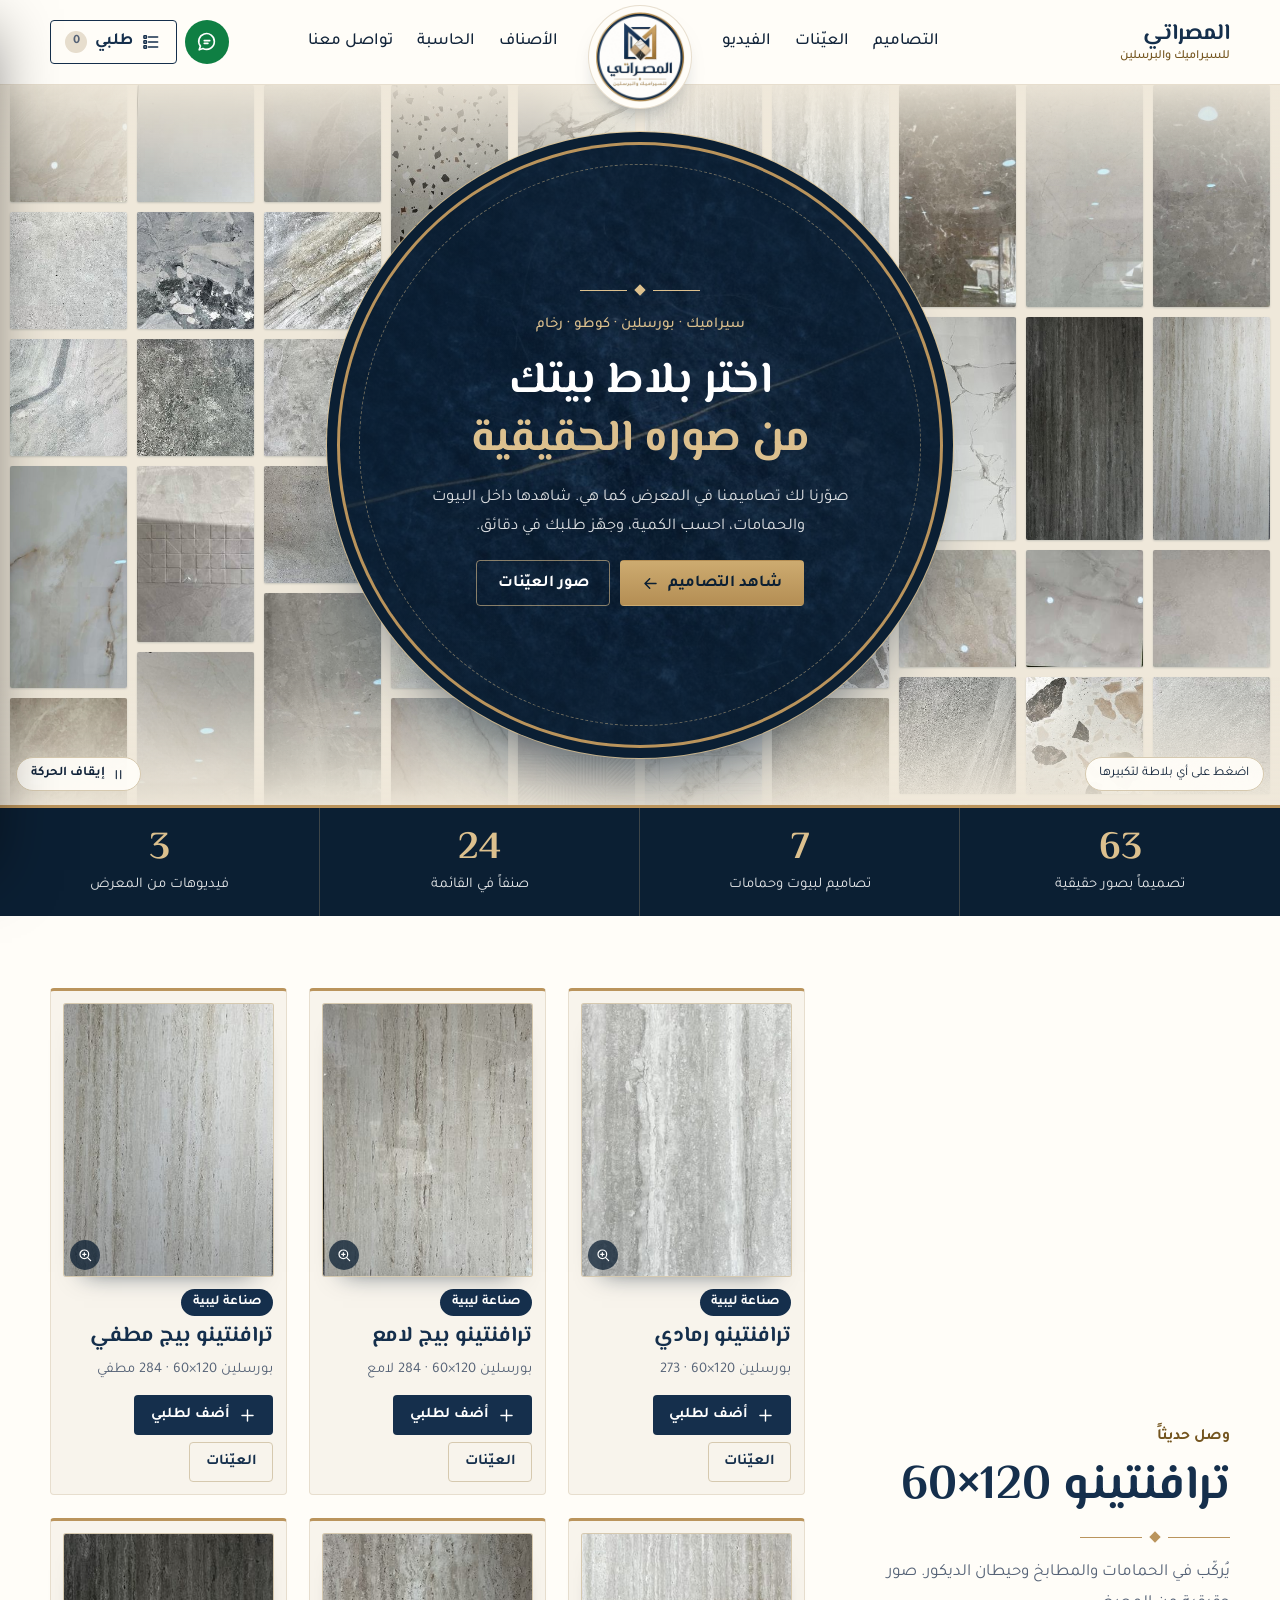
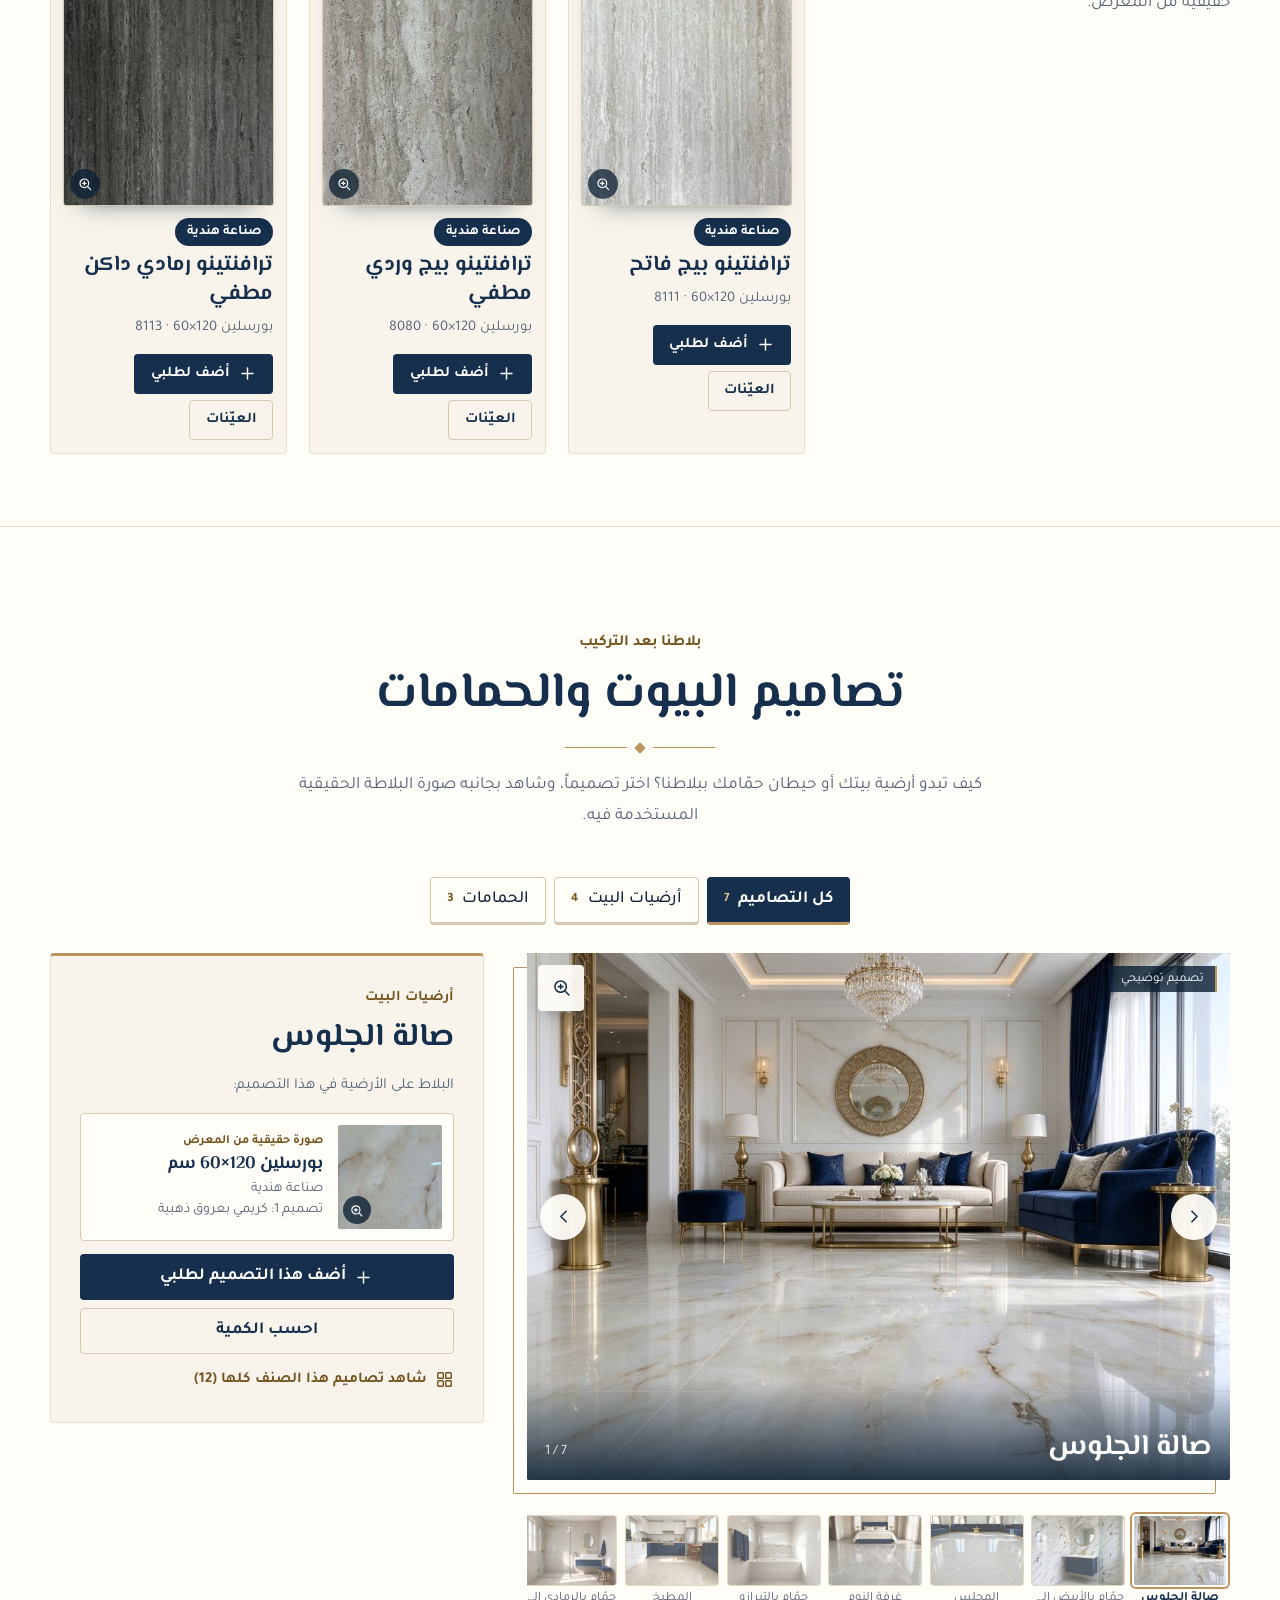
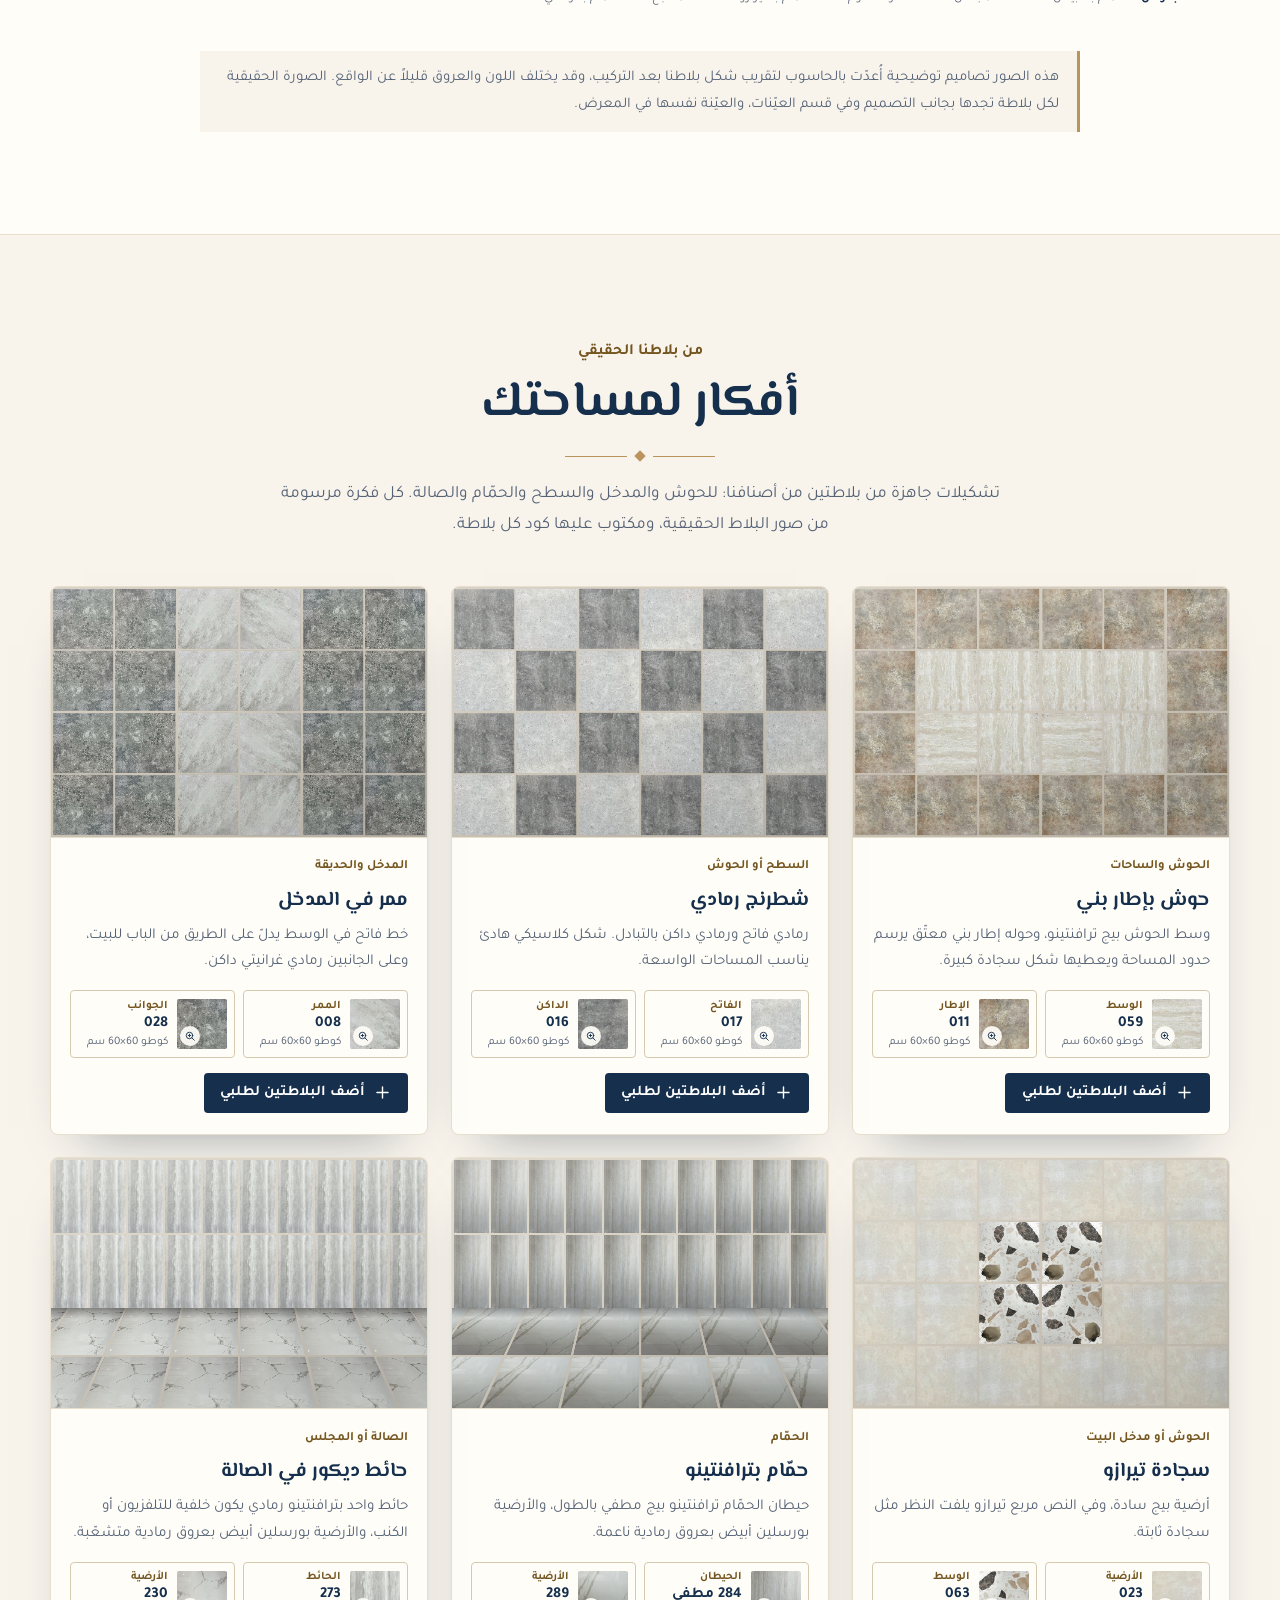
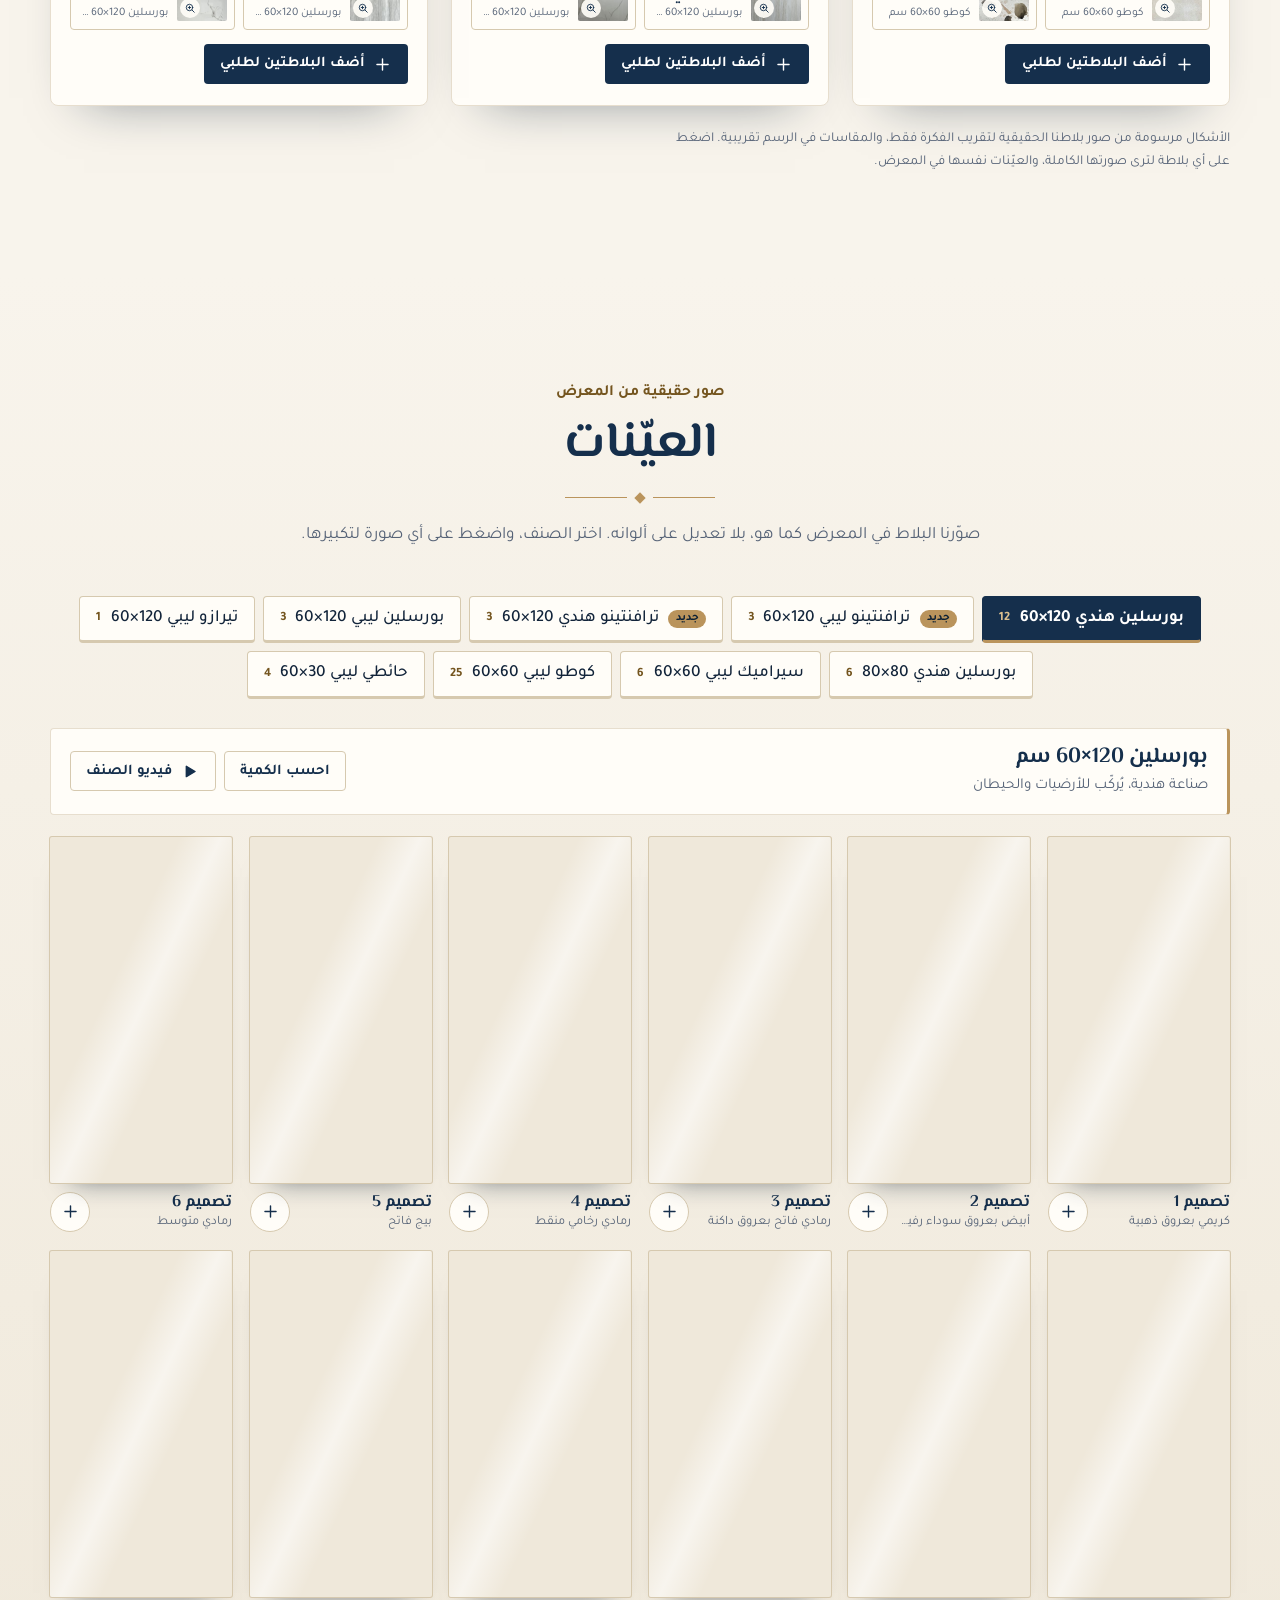
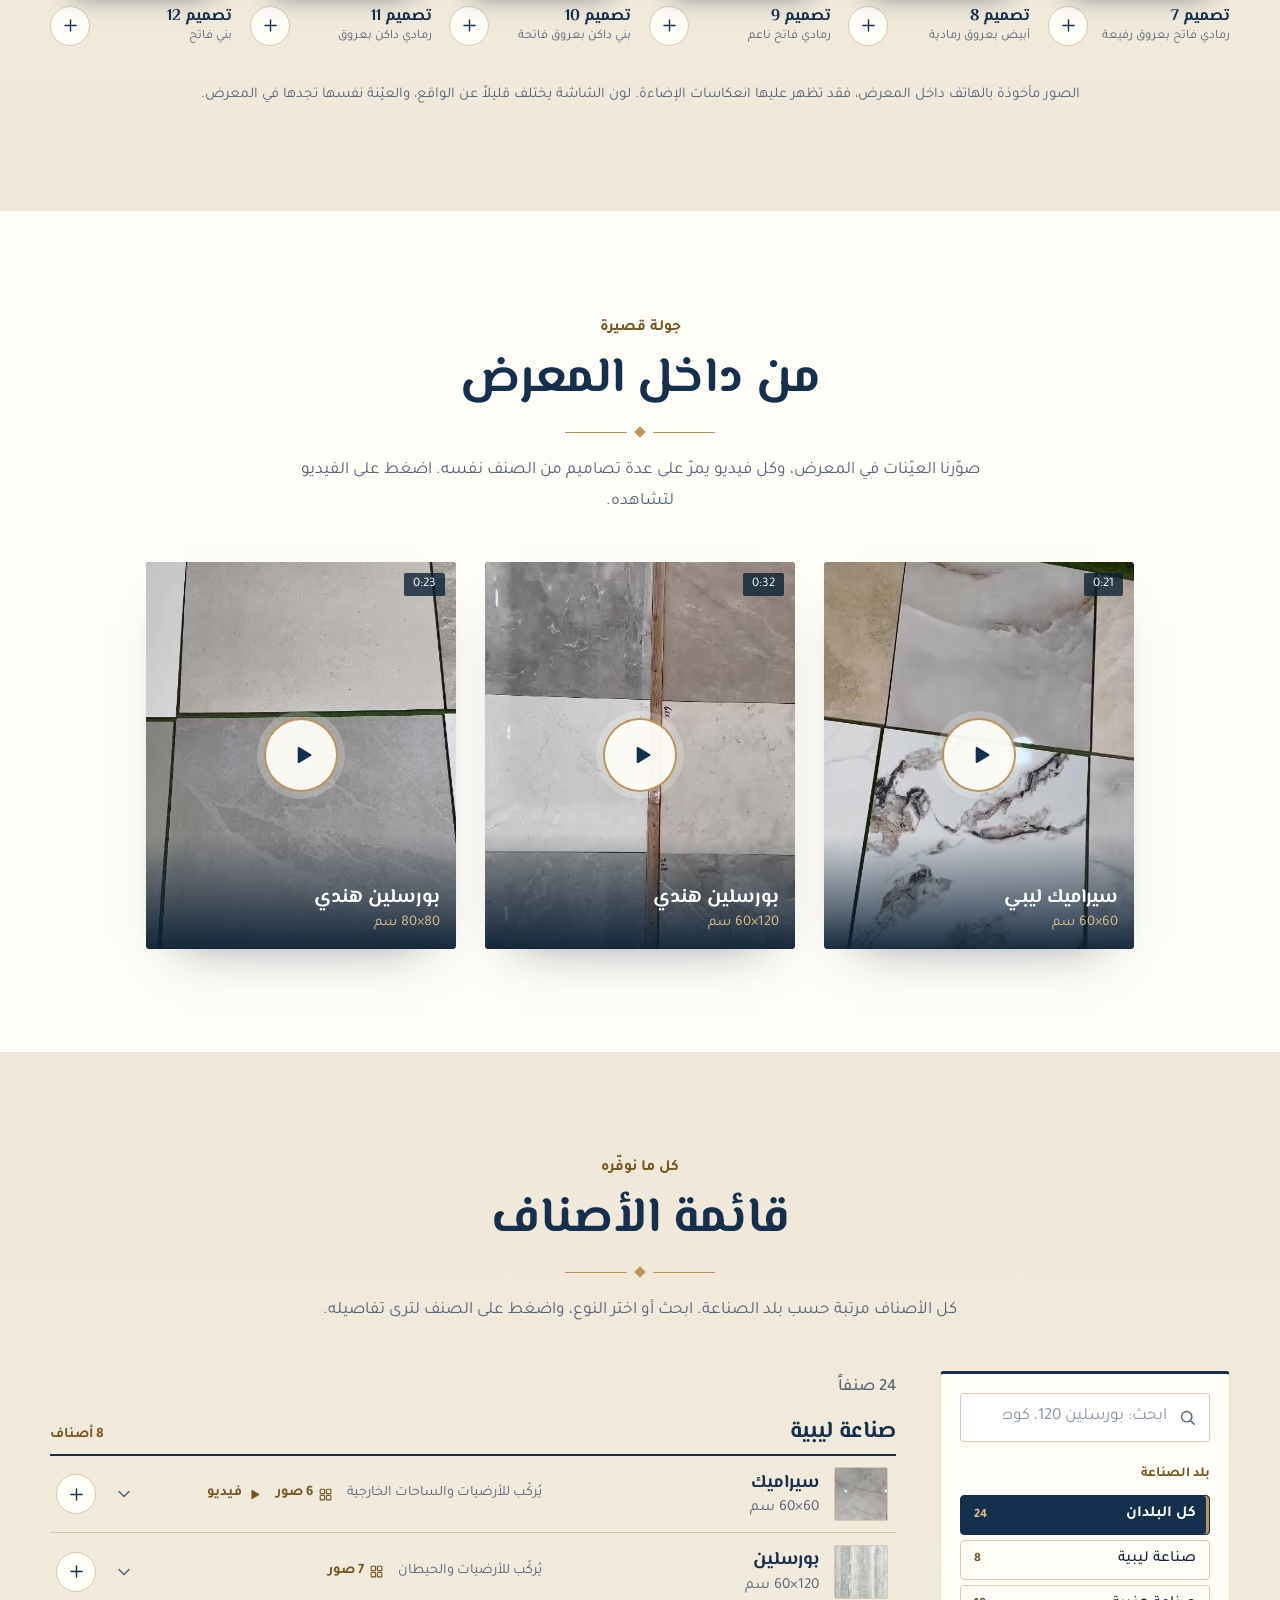
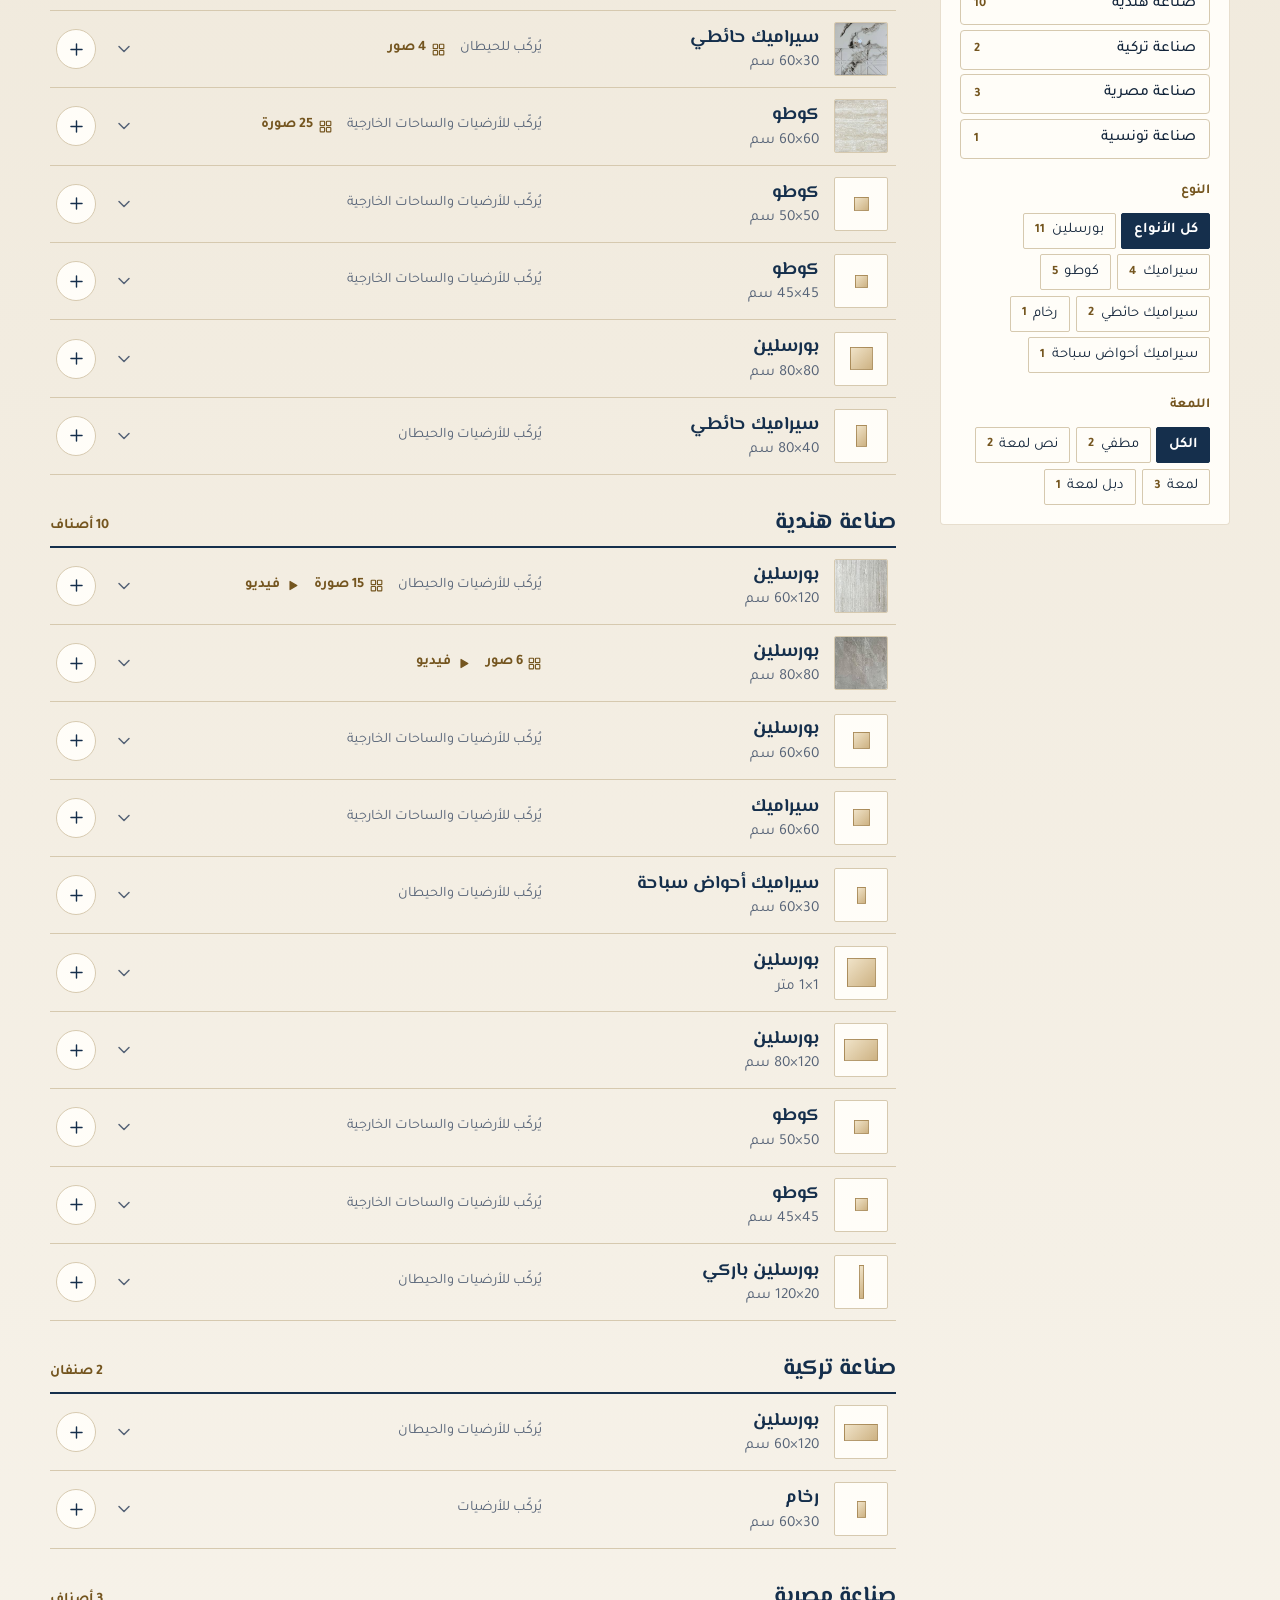
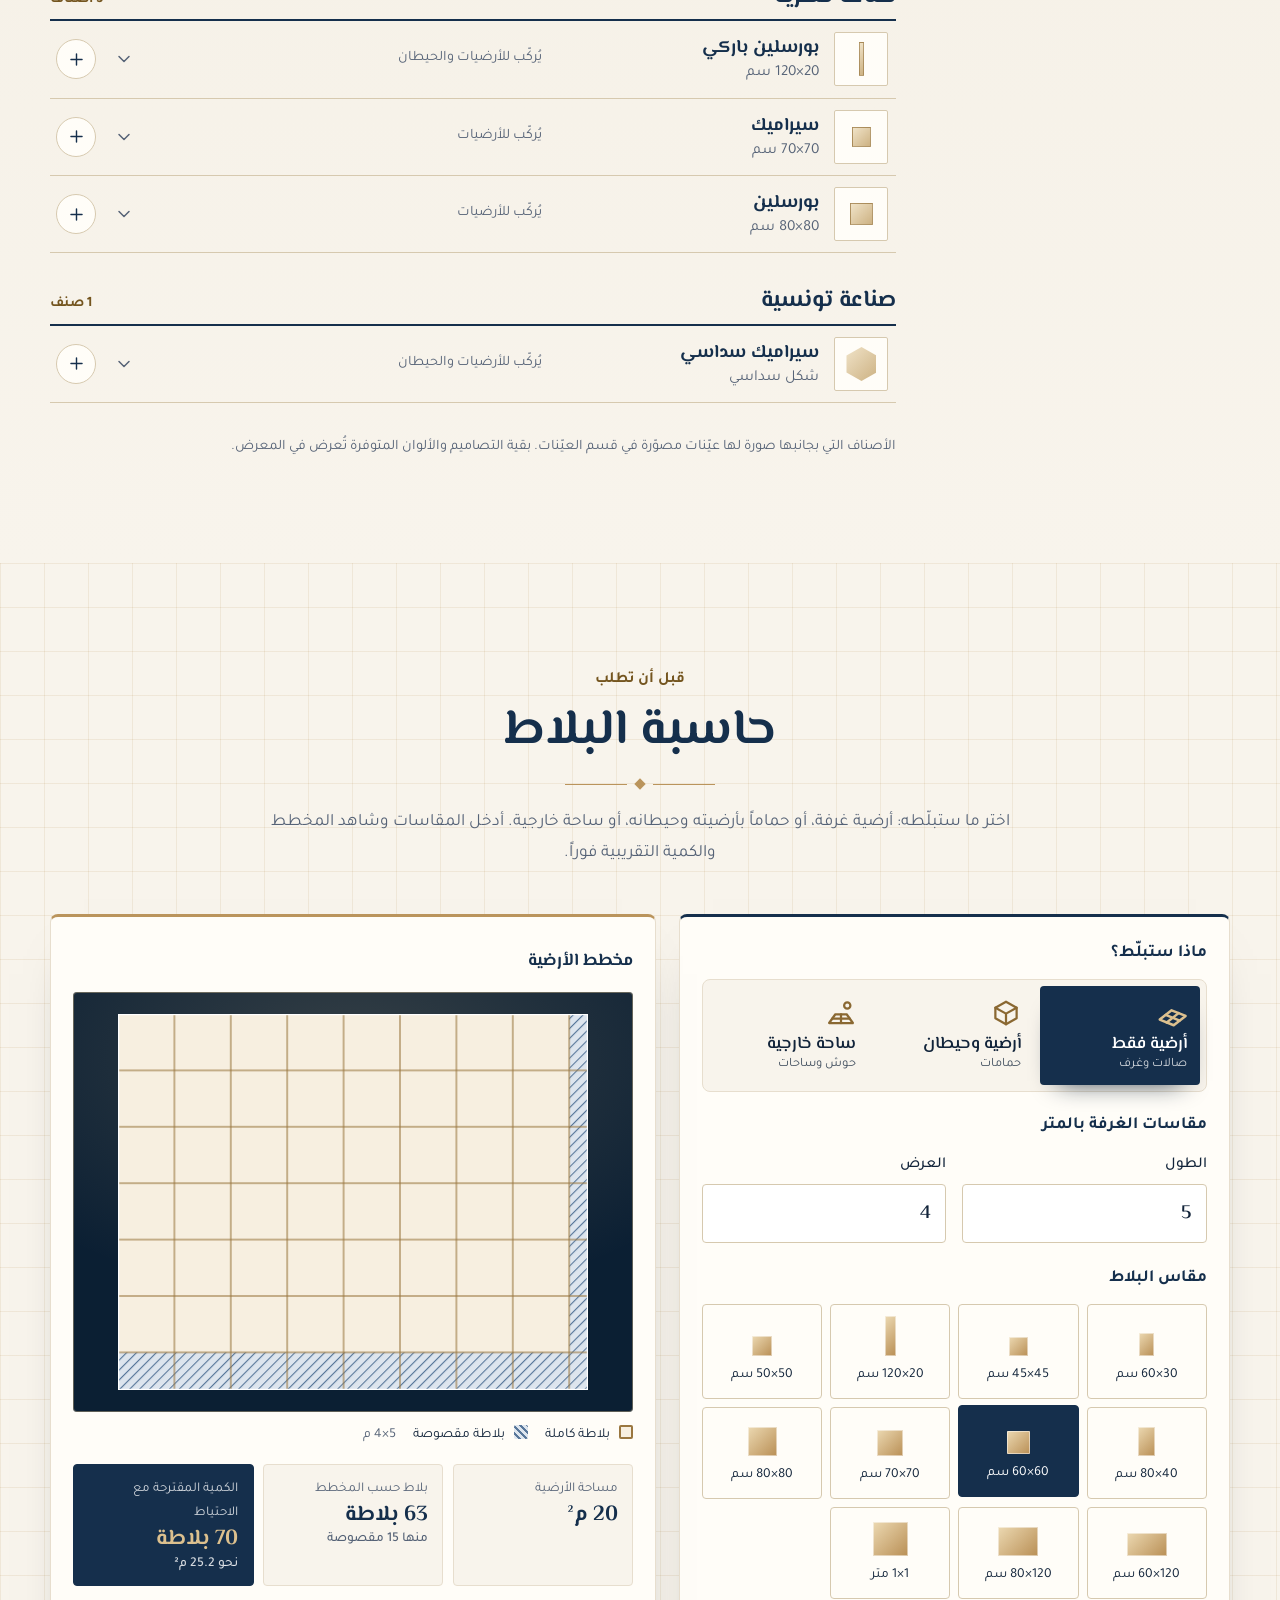
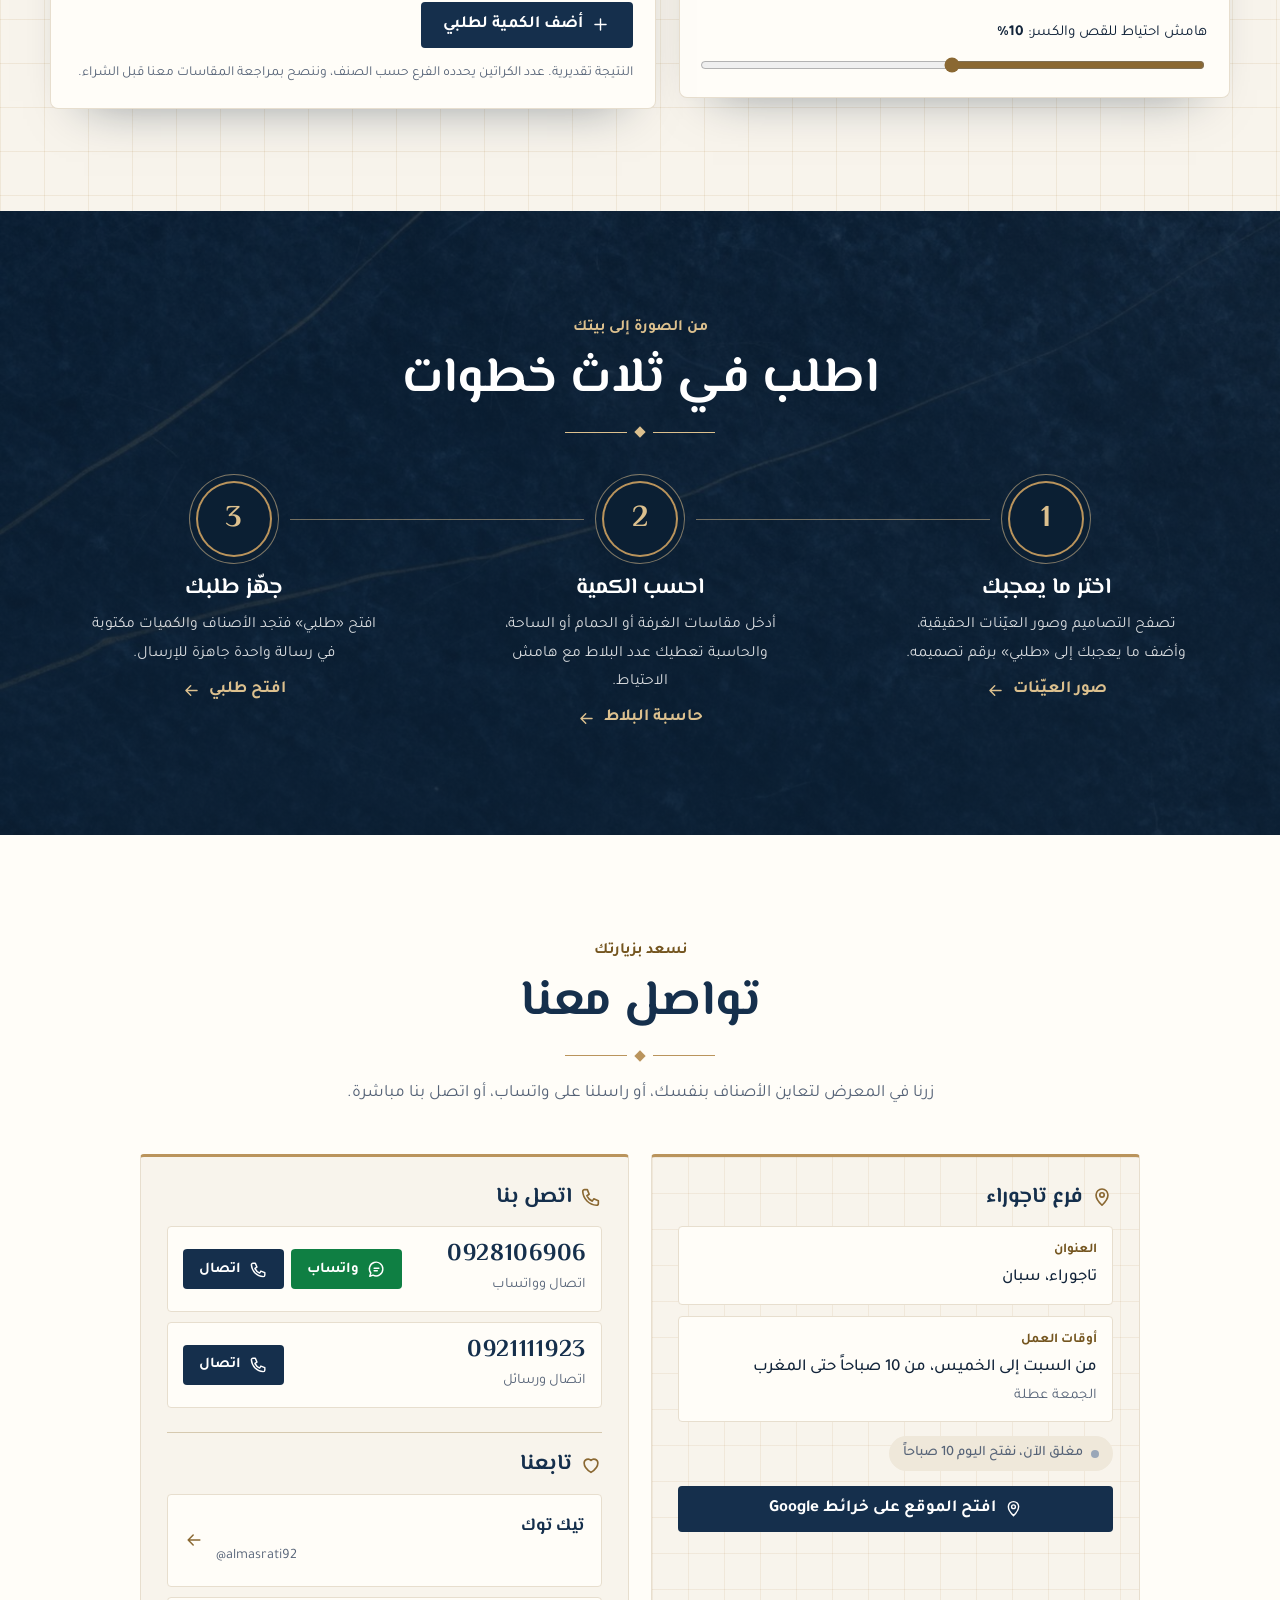
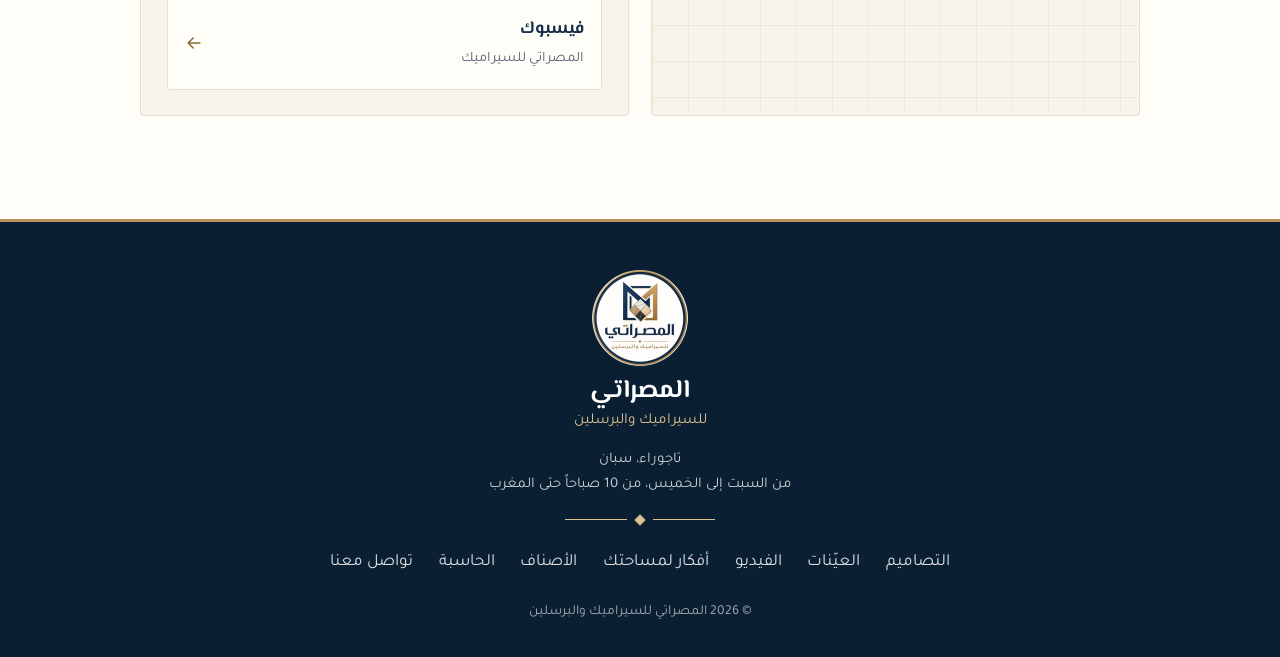
==== index.html @ 6b79dcac "Add Libyan kotto 60x60 code 049 Co-Authored-By: Claude Opus 5.5 <noreply@anthropic.com> Claude-Sessi" ====
<!doctype html>
<html lang="ar" dir="rtl">
<head>
<meta charset="utf-8">
<meta name="viewport" content="width=device-width, initial-scale=1">
<title>المصراتي للسيراميك والبرسلين | سيراميك وبورسلين وكوطو ورخام</title>
<meta name="description" content="المصراتي للسيراميك والبرسلين: سيراميك وبورسلين وكوطو ورخام من الصناعة الليبية والهندية والتركية والمصرية والتونسية. شاهد تصاميم البيوت والحمامات وصور العيّنات الحقيقية من المعرض، احسب كمية البلاط، وجهّز طلبك.">
<meta name="theme-color" content="#FFFDF8">
<link rel="canonical" href="https://almesrati.github.io/">
<meta property="og:type" content="website">
<meta property="og:site_name" content="المصراتي للسيراميك والبرسلين">
<meta property="og:locale" content="ar_LY">
<meta property="og:title" content="المصراتي للسيراميك والبرسلين">
<meta property="og:description" content="المصراتي للسيراميك والبرسلين: سيراميك وبورسلين وكوطو ورخام من الصناعة الليبية والهندية والتركية والمصرية والتونسية. شاهد تصاميم البيوت والحمامات وصور العيّنات الحقيقية من المعرض، احسب كمية البلاط، وجهّز طلبك.">
<meta property="og:url" content="https://almesrati.github.io/">
<meta property="og:image" content="https://almesrati.github.io/og.jpg">
<meta name="twitter:card" content="summary_large_image">
<meta name="twitter:image" content="https://almesrati.github.io/og.jpg">
<link rel="icon" href="favicon.png" type="image/png">
<link rel="apple-touch-icon" href="apple-touch-icon.png">
<link rel="manifest" href="site.webmanifest">
<link rel="preload" as="font" type="font/woff2" href="fonts/el-messiri-arabic-wght-normal.woff2" crossorigin>
<link rel="preload" as="font" type="font/woff2" href="fonts/tajawal-arabic-400-normal.woff2" crossorigin>
<link rel="preload" as="image" href="assets/bg-navy.jpg">
<link rel="stylesheet" href="styles.css?v=9e9d59895f">
<script type="application/ld+json">{"@context":"https://schema.org","@type":"HomeGoodsStore","name":"المصراتي للسيراميك والبرسلين","url":"https://almesrati.github.io/","logo":"https://almesrati.github.io/icon-512.png","image":"https://almesrati.github.io/og.jpg","description":"المصراتي للسيراميك والبرسلين: سيراميك وبورسلين وكوطو ورخام من الصناعة الليبية والهندية والتركية والمصرية والتونسية. شاهد تصاميم البيوت والحمامات وصور العيّنات الحقيقية من المعرض، احسب كمية البلاط، وجهّز طلبك.","sameAs":["https://www.tiktok.com/@almasrati92","https://www.facebook.com/share/1Tz4UJCwQS/"],"telephone":["+218928106906","+218921111923"],"address":{"@type":"PostalAddress","streetAddress":"تاجوراء، سبان","addressCountry":"LY"},"hasMap":"https://maps.app.goo.gl/TtLsjuZT7ZqKaPyy9"}</script>
<script type="module" src="app.js?v=43b13eb6fd"></script>
</head>
<body>
<div id="root"><link rel="preload" as="image" href="brand/logo-192.png"/><link rel="preload" as="image" imageSrcSet="designs/p120-04-w.jpg 200w, designs/p120-04-t.jpg 280w" imageSizes="(max-width: 639px) 24vw, (max-width: 959px) 16vw, (max-width: 1279px) 12vw, 10vw"/><link rel="preload" as="image" imageSrcSet="designs/ly120-03-w.jpg 200w, designs/ly120-03-t.jpg 280w" imageSizes="(max-width: 639px) 24vw, (max-width: 959px) 16vw, (max-width: 1279px) 12vw, 10vw"/><link rel="preload" as="image" imageSrcSet="designs/p80-04-w.jpg 200w, designs/p80-04-t.jpg 360w" imageSizes="(max-width: 639px) 24vw, (max-width: 959px) 16vw, (max-width: 1279px) 12vw, 10vw"/><link rel="preload" as="image" imageSrcSet="designs/lk60-03-w.jpg 200w, designs/lk60-03-t.jpg 360w" imageSizes="(max-width: 639px) 24vw, (max-width: 959px) 16vw, (max-width: 1279px) 12vw, 10vw"/><link rel="preload" as="image" imageSrcSet="designs/lk60-14-w.jpg 200w, designs/lk60-14-t.jpg 360w" imageSizes="(max-width: 639px) 24vw, (max-width: 959px) 16vw, (max-width: 1279px) 12vw, 10vw"/><link rel="preload" as="image" imageSrcSet="designs/lk60-25-w.jpg 200w, designs/lk60-25-t.jpg 360w" imageSizes="(max-width: 639px) 24vw, (max-width: 959px) 16vw, (max-width: 1279px) 12vw, 10vw"/><link rel="preload" as="image" imageSrcSet="designs/p120-07-w.jpg 200w, designs/p120-07-t.jpg 280w" imageSizes="(max-width: 639px) 24vw, (max-width: 959px) 16vw, (max-width: 1279px) 12vw, 10vw"/><link rel="preload" as="image" imageSrcSet="designs/in120t-03-w.jpg 200w, designs/in120t-03-t.jpg 280w" imageSizes="(max-width: 639px) 24vw, (max-width: 959px) 16vw, (max-width: 1279px) 12vw, 10vw"/><link rel="preload" as="image" imageSrcSet="designs/c60-01-w.jpg 200w, designs/c60-01-t.jpg 360w" imageSizes="(max-width: 639px) 24vw, (max-width: 959px) 16vw, (max-width: 1279px) 12vw, 10vw"/><link rel="preload" as="image" imageSrcSet="designs/lk60-06-w.jpg 200w, designs/lk60-06-t.jpg 360w" imageSizes="(max-width: 639px) 24vw, (max-width: 959px) 16vw, (max-width: 1279px) 12vw, 10vw"/><link rel="preload" as="image" imageSrcSet="designs/lk60-17-w.jpg 200w, designs/lk60-17-t.jpg 360w" imageSizes="(max-width: 639px) 24vw, (max-width: 959px) 16vw, (max-width: 1279px) 12vw, 10vw"/><link rel="preload" as="image" imageSrcSet="designs/w30-03-w.jpg 200w, designs/w30-03-t.jpg 320w" imageSizes="(max-width: 639px) 24vw, (max-width: 959px) 16vw, (max-width: 1279px) 12vw, 10vw"/><link rel="preload" as="image" imageSrcSet="designs/p120-10-w.jpg 200w, designs/p120-10-t.jpg 280w" imageSizes="(max-width: 639px) 24vw, (max-width: 959px) 16vw, (max-width: 1279px) 12vw, 10vw"/><link rel="preload" as="image" imageSrcSet="designs/ly120m-03-w.jpg 200w, designs/ly120m-03-t.jpg 280w" imageSizes="(max-width: 639px) 24vw, (max-width: 959px) 16vw, (max-width: 1279px) 12vw, 10vw"/><link rel="preload" as="image" imageSrcSet="designs/c60-04-w.jpg 200w, designs/c60-04-t.jpg 360w" imageSizes="(max-width: 639px) 24vw, (max-width: 959px) 16vw, (max-width: 1279px) 12vw, 10vw"/><link rel="preload" as="image" imageSrcSet="designs/lk60-09-w.jpg 200w, designs/lk60-09-t.jpg 360w" imageSizes="(max-width: 639px) 24vw, (max-width: 959px) 16vw, (max-width: 1279px) 12vw, 10vw"/><link rel="preload" as="image" imageSrcSet="designs/lk60-20-w.jpg 200w, designs/lk60-20-t.jpg 360w" imageSizes="(max-width: 639px) 24vw, (max-width: 959px) 16vw, (max-width: 1279px) 12vw, 10vw"/><link rel="preload" as="image" imageSrcSet="designs/p120-02-w.jpg 200w, designs/p120-02-t.jpg 280w" imageSizes="(max-width: 639px) 24vw, (max-width: 959px) 16vw, (max-width: 1279px) 12vw, 10vw"/><link rel="preload" as="image" imageSrcSet="designs/ly120-01-w.jpg 200w, designs/ly120-01-t.jpg 280w" imageSizes="(max-width: 639px) 24vw, (max-width: 959px) 16vw, (max-width: 1279px) 12vw, 10vw"/><link rel="preload" as="image" imageSrcSet="designs/p80-02-w.jpg 200w, designs/p80-02-t.jpg 360w" imageSizes="(max-width: 639px) 24vw, (max-width: 959px) 16vw, (max-width: 1279px) 12vw, 10vw"/><link rel="preload" as="image" imageSrcSet="designs/lk60-01-w.jpg 200w, designs/lk60-01-t.jpg 360w" imageSizes="(max-width: 639px) 24vw, (max-width: 959px) 16vw, (max-width: 1279px) 12vw, 10vw"/><link rel="preload" as="image" imageSrcSet="designs/lk60-12-w.jpg 200w, designs/lk60-12-t.jpg 360w" imageSizes="(max-width: 639px) 24vw, (max-width: 959px) 16vw, (max-width: 1279px) 12vw, 10vw"/><link rel="preload" as="image" imageSrcSet="designs/lk60-23-w.jpg 200w, designs/lk60-23-t.jpg 360w" imageSizes="(max-width: 639px) 24vw, (max-width: 959px) 16vw, (max-width: 1279px) 12vw, 10vw"/><link rel="preload" as="image" imageSrcSet="designs/p120-05-w.jpg 200w, designs/p120-05-t.jpg 280w" imageSizes="(max-width: 639px) 24vw, (max-width: 959px) 16vw, (max-width: 1279px) 12vw, 10vw"/><link rel="preload" as="image" imageSrcSet="designs/in120t-01-w.jpg 200w, designs/in120t-01-t.jpg 280w" imageSizes="(max-width: 639px) 24vw, (max-width: 959px) 16vw, (max-width: 1279px) 12vw, 10vw"/><link rel="preload" as="image" imageSrcSet="designs/p80-05-w.jpg 200w, designs/p80-05-t.jpg 360w" imageSizes="(max-width: 639px) 24vw, (max-width: 959px) 16vw, (max-width: 1279px) 12vw, 10vw"/><link rel="preload" as="image" imageSrcSet="designs/lk60-04-w.jpg 200w, designs/lk60-04-t.jpg 360w" imageSizes="(max-width: 639px) 24vw, (max-width: 959px) 16vw, (max-width: 1279px) 12vw, 10vw"/><link rel="preload" as="image" imageSrcSet="designs/lk60-15-w.jpg 200w, designs/lk60-15-t.jpg 360w" imageSizes="(max-width: 639px) 24vw, (max-width: 959px) 16vw, (max-width: 1279px) 12vw, 10vw"/><link rel="preload" as="image" imageSrcSet="designs/w30-01-w.jpg 200w, designs/w30-01-t.jpg 320w" imageSizes="(max-width: 639px) 24vw, (max-width: 959px) 16vw, (max-width: 1279px) 12vw, 10vw"/><link rel="preload" as="image" imageSrcSet="designs/p120-08-w.jpg 200w, designs/p120-08-t.jpg 280w" imageSizes="(max-width: 639px) 24vw, (max-width: 959px) 16vw, (max-width: 1279px) 12vw, 10vw"/><link rel="preload" as="image" imageSrcSet="designs/ly120m-01-w.jpg 200w, designs/ly120m-01-t.jpg 280w" imageSizes="(max-width: 639px) 24vw, (max-width: 959px) 16vw, (max-width: 1279px) 12vw, 10vw"/><link rel="preload" as="image" imageSrcSet="designs/c60-02-w.jpg 200w, designs/c60-02-t.jpg 360w" imageSizes="(max-width: 639px) 24vw, (max-width: 959px) 16vw, (max-width: 1279px) 12vw, 10vw"/><link rel="preload" as="image" imageSrcSet="designs/lk60-07-w.jpg 200w, designs/lk60-07-t.jpg 360w" imageSizes="(max-width: 639px) 24vw, (max-width: 959px) 16vw, (max-width: 1279px) 12vw, 10vw"/><link rel="preload" as="image" imageSrcSet="designs/lk60-18-w.jpg 200w, designs/lk60-18-t.jpg 360w" imageSizes="(max-width: 639px) 24vw, (max-width: 959px) 16vw, (max-width: 1279px) 12vw, 10vw"/><link rel="preload" as="image" imageSrcSet="designs/w30-04-w.jpg 200w, designs/w30-04-t.jpg 320w" imageSizes="(max-width: 639px) 24vw, (max-width: 959px) 16vw, (max-width: 1279px) 12vw, 10vw"/><link rel="preload" as="image" imageSrcSet="designs/p120-11-w.jpg 200w, designs/p120-11-t.jpg 280w" imageSizes="(max-width: 639px) 24vw, (max-width: 959px) 16vw, (max-width: 1279px) 12vw, 10vw"/><link rel="preload" as="image" imageSrcSet="designs/ly120tz-01-w.jpg 200w, designs/ly120tz-01-t.jpg 280w" imageSizes="(max-width: 639px) 24vw, (max-width: 959px) 16vw, (max-width: 1279px) 12vw, 10vw"/><link rel="preload" as="image" imageSrcSet="designs/c60-05-w.jpg 200w, designs/c60-05-t.jpg 360w" imageSizes="(max-width: 639px) 24vw, (max-width: 959px) 16vw, (max-width: 1279px) 12vw, 10vw"/><link rel="preload" as="image" imageSrcSet="designs/lk60-10-w.jpg 200w, designs/lk60-10-t.jpg 360w" imageSizes="(max-width: 639px) 24vw, (max-width: 959px) 16vw, (max-width: 1279px) 12vw, 10vw"/><link rel="preload" as="image" imageSrcSet="designs/lk60-21-w.jpg 200w, designs/lk60-21-t.jpg 360w" imageSizes="(max-width: 639px) 24vw, (max-width: 959px) 16vw, (max-width: 1279px) 12vw, 10vw"/><link rel="preload" as="image" imageSrcSet="designs/p120-03-w.jpg 200w, designs/p120-03-t.jpg 280w" imageSizes="(max-width: 639px) 24vw, (max-width: 959px) 16vw, (max-width: 1279px) 12vw, 10vw"/><link rel="preload" as="image" imageSrcSet="designs/ly120-02-w.jpg 200w, designs/ly120-02-t.jpg 280w" imageSizes="(max-width: 639px) 24vw, (max-width: 959px) 16vw, (max-width: 1279px) 12vw, 10vw"/><link rel="preload" as="image" imageSrcSet="designs/p80-03-w.jpg 200w, designs/p80-03-t.jpg 360w" imageSizes="(max-width: 639px) 24vw, (max-width: 959px) 16vw, (max-width: 1279px) 12vw, 10vw"/><link rel="preload" as="image" imageSrcSet="designs/lk60-02-w.jpg 200w, designs/lk60-02-t.jpg 360w" imageSizes="(max-width: 639px) 24vw, (max-width: 959px) 16vw, (max-width: 1279px) 12vw, 10vw"/><link rel="preload" as="image" imageSrcSet="designs/lk60-13-w.jpg 200w, designs/lk60-13-t.jpg 360w" imageSizes="(max-width: 639px) 24vw, (max-width: 959px) 16vw, (max-width: 1279px) 12vw, 10vw"/><link rel="preload" as="image" imageSrcSet="designs/lk60-24-w.jpg 200w, designs/lk60-24-t.jpg 360w" imageSizes="(max-width: 639px) 24vw, (max-width: 959px) 16vw, (max-width: 1279px) 12vw, 10vw"/><link rel="preload" as="image" imageSrcSet="designs/p120-06-w.jpg 200w, designs/p120-06-t.jpg 280w" imageSizes="(max-width: 639px) 24vw, (max-width: 959px) 16vw, (max-width: 1279px) 12vw, 10vw"/><link rel="preload" as="image" imageSrcSet="designs/in120t-02-w.jpg 200w, designs/in120t-02-t.jpg 280w" imageSizes="(max-width: 639px) 24vw, (max-width: 959px) 16vw, (max-width: 1279px) 12vw, 10vw"/><link rel="preload" as="image" imageSrcSet="designs/p80-06-w.jpg 200w, designs/p80-06-t.jpg 360w" imageSizes="(max-width: 639px) 24vw, (max-width: 959px) 16vw, (max-width: 1279px) 12vw, 10vw"/><link rel="preload" as="image" imageSrcSet="designs/lk60-05-w.jpg 200w, designs/lk60-05-t.jpg 360w" imageSizes="(max-width: 639px) 24vw, (max-width: 959px) 16vw, (max-width: 1279px) 12vw, 10vw"/><link rel="preload" as="image" imageSrcSet="designs/lk60-16-w.jpg 200w, designs/lk60-16-t.jpg 360w" imageSizes="(max-width: 639px) 24vw, (max-width: 959px) 16vw, (max-width: 1279px) 12vw, 10vw"/><link rel="preload" as="image" imageSrcSet="designs/w30-02-w.jpg 200w, designs/w30-02-t.jpg 320w" imageSizes="(max-width: 639px) 24vw, (max-width: 959px) 16vw, (max-width: 1279px) 12vw, 10vw"/><link rel="preload" as="image" imageSrcSet="designs/p120-09-w.jpg 200w, designs/p120-09-t.jpg 280w" imageSizes="(max-width: 639px) 24vw, (max-width: 959px) 16vw, (max-width: 1279px) 12vw, 10vw"/><link rel="preload" as="image" imageSrcSet="designs/ly120m-02-w.jpg 200w, designs/ly120m-02-t.jpg 280w" imageSizes="(max-width: 639px) 24vw, (max-width: 959px) 16vw, (max-width: 1279px) 12vw, 10vw"/><link rel="preload" as="image" imageSrcSet="designs/c60-03-w.jpg 200w, designs/c60-03-t.jpg 360w" imageSizes="(max-width: 639px) 24vw, (max-width: 959px) 16vw, (max-width: 1279px) 12vw, 10vw"/><link rel="preload" as="image" imageSrcSet="designs/lk60-08-w.jpg 200w, designs/lk60-08-t.jpg 360w" imageSizes="(max-width: 639px) 24vw, (max-width: 959px) 16vw, (max-width: 1279px) 12vw, 10vw"/><link rel="preload" as="image" imageSrcSet="designs/lk60-19-w.jpg 200w, designs/lk60-19-t.jpg 360w" imageSizes="(max-width: 639px) 24vw, (max-width: 959px) 16vw, (max-width: 1279px) 12vw, 10vw"/><link rel="preload" as="image" imageSrcSet="designs/p120-01-w.jpg 200w, designs/p120-01-t.jpg 280w" imageSizes="(max-width: 639px) 24vw, (max-width: 959px) 16vw, (max-width: 1279px) 12vw, 10vw"/><link rel="preload" as="image" imageSrcSet="designs/p120-12-w.jpg 200w, designs/p120-12-t.jpg 280w" imageSizes="(max-width: 639px) 24vw, (max-width: 959px) 16vw, (max-width: 1279px) 12vw, 10vw"/><link rel="preload" as="image" imageSrcSet="designs/p80-01-w.jpg 200w, designs/p80-01-t.jpg 360w" imageSizes="(max-width: 639px) 24vw, (max-width: 959px) 16vw, (max-width: 1279px) 12vw, 10vw"/><div class="site"><a href="#looks" class="skip">تخطَّ إلى التصاميم</a><header class="hd "><div class="wrap hd-in"><div class="hd-side hd-side-a"><a href="#top" class="hd-word" aria-label="المصراتي للسيراميك والبرسلين: أعلى الصفحة"><strong>المصراتي</strong><span>للسيراميك والبرسلين</span></a><nav class="hd-nav" aria-label="أقسام الموقع"><a href="#looks">التصاميم</a><a href="#samples">العيّنات</a><a href="#videos">الفيديو</a></nav></div><a href="#top" class="hd-logo" aria-label="المصراتي للسيراميك والبرسلين: أعلى الصفحة"><img src="brand/logo-192.png" alt="" width="192" height="192"/></a><div class="hd-side hd-side-b"><nav class="hd-nav" aria-label="أدوات الموقع"><a href="#catalog">الأصناف</a><a href="#calculator">الحاسبة</a><a href="#contact">تواصل معنا</a></nav><div class="hd-acts"><a class="hd-wa" href="https://wa.me/218928106906?text=%D9%85%D8%B1%D8%AD%D8%A8%D8%A7%D9%8B%D8%8C%20%D8%A3%D8%B3%D8%AA%D9%81%D8%B3%D8%B1%20%D8%B9%D9%86%20%D8%A3%D8%B5%D9%86%D8%A7%D9%81%20%D8%A7%D9%84%D9%85%D8%B5%D8%B1%D8%A7%D8%AA%D9%8A%20%D9%84%D9%84%D8%B3%D9%8A%D8%B1%D8%A7%D9%85%D9%8A%D9%83%20%D9%88%D8%A7%D9%84%D8%A8%D8%B1%D8%B3%D9%84%D9%8A%D9%86" target="_blank" rel="noopener noreferrer" aria-label="راسلنا على واتساب: 0928106906"><svg width="24" height="24" viewBox="0 0 24 24" fill="none" stroke="currentColor" stroke-width="1.8" stroke-linecap="round" stroke-linejoin="round" aria-hidden="true"><path d="M20 11.5a8.5 8.5 0 0 1-12.4 7.6L3.5 20.5l1.3-4A8.5 8.5 0 1 1 20 11.5z"></path><path d="M9 10.5h6M9 13.5h4"></path></svg></a><button type="button" class="hd-req" aria-label="طلبي، 0 عناصر"><svg width="24" height="24" viewBox="0 0 24 24" fill="none" stroke="currentColor" stroke-width="1.8" stroke-linecap="round" stroke-linejoin="round" aria-hidden="true"><path d="M9 6h11M9 12h11M9 18h11"></path><rect x="3.5" y="4.5" width="3" height="3" rx=".6"></rect><rect x="3.5" y="10.5" width="3" height="3" rx=".6"></rect><rect x="3.5" y="16.5" width="3" height="3" rx=".6"></rect></svg><span class="hd-req-label">طلبي</span><span class="badge ">0</span></button></div></div></div></header><main><section class="hero" id="top" aria-label="الواجهة"><div class="hero-stage"><div class="wall " aria-hidden="true"><div class="wall-col"><div class="wall-track " style="--dur:55s"><img class="wall-tile is-slab" src="designs/p120-04-w.jpg" srcSet="designs/p120-04-w.jpg 200w, designs/p120-04-t.jpg 280w" sizes="(max-width: 639px) 24vw, (max-width: 959px) 16vw, (max-width: 1279px) 12vw, 10vw" alt="" data-design="p120-04" decoding="async" draggable="false"/><img class="wall-tile is-slab" src="designs/ly120-03-w.jpg" srcSet="designs/ly120-03-w.jpg 200w, designs/ly120-03-t.jpg 280w" sizes="(max-width: 639px) 24vw, (max-width: 959px) 16vw, (max-width: 1279px) 12vw, 10vw" alt="" data-design="ly120-03" decoding="async" draggable="false"/><img class="wall-tile is-square" src="designs/p80-04-w.jpg" srcSet="designs/p80-04-w.jpg 200w, designs/p80-04-t.jpg 360w" sizes="(max-width: 639px) 24vw, (max-width: 959px) 16vw, (max-width: 1279px) 12vw, 10vw" alt="" data-design="p80-04" decoding="async" draggable="false"/><img class="wall-tile is-square" src="designs/lk60-03-w.jpg" srcSet="designs/lk60-03-w.jpg 200w, designs/lk60-03-t.jpg 360w" sizes="(max-width: 639px) 24vw, (max-width: 959px) 16vw, (max-width: 1279px) 12vw, 10vw" alt="" data-design="lk60-03" decoding="async" draggable="false"/><img class="wall-tile is-square" src="designs/lk60-14-w.jpg" srcSet="designs/lk60-14-w.jpg 200w, designs/lk60-14-t.jpg 360w" sizes="(max-width: 639px) 24vw, (max-width: 959px) 16vw, (max-width: 1279px) 12vw, 10vw" alt="" data-design="lk60-14" decoding="async" draggable="false"/><img class="wall-tile is-square" src="designs/lk60-25-w.jpg" srcSet="designs/lk60-25-w.jpg 200w, designs/lk60-25-t.jpg 360w" sizes="(max-width: 639px) 24vw, (max-width: 959px) 16vw, (max-width: 1279px) 12vw, 10vw" alt="" data-design="lk60-25" decoding="async" draggable="false"/><img class="wall-tile is-slab" src="designs/p120-04-w.jpg" srcSet="designs/p120-04-w.jpg 200w, designs/p120-04-t.jpg 280w" sizes="(max-width: 639px) 24vw, (max-width: 959px) 16vw, (max-width: 1279px) 12vw, 10vw" alt="" data-design="p120-04" decoding="async" draggable="false"/><img class="wall-tile is-slab" src="designs/ly120-03-w.jpg" srcSet="designs/ly120-03-w.jpg 200w, designs/ly120-03-t.jpg 280w" sizes="(max-width: 639px) 24vw, (max-width: 959px) 16vw, (max-width: 1279px) 12vw, 10vw" alt="" data-design="ly120-03" decoding="async" draggable="false"/><img class="wall-tile is-square" src="designs/p80-04-w.jpg" srcSet="designs/p80-04-w.jpg 200w, designs/p80-04-t.jpg 360w" sizes="(max-width: 639px) 24vw, (max-width: 959px) 16vw, (max-width: 1279px) 12vw, 10vw" alt="" data-design="p80-04" decoding="async" draggable="false"/><img class="wall-tile is-square" src="designs/lk60-03-w.jpg" srcSet="designs/lk60-03-w.jpg 200w, designs/lk60-03-t.jpg 360w" sizes="(max-width: 639px) 24vw, (max-width: 959px) 16vw, (max-width: 1279px) 12vw, 10vw" alt="" data-design="lk60-03" decoding="async" draggable="false"/><img class="wall-tile is-square" src="designs/lk60-14-w.jpg" srcSet="designs/lk60-14-w.jpg 200w, designs/lk60-14-t.jpg 360w" sizes="(max-width: 639px) 24vw, (max-width: 959px) 16vw, (max-width: 1279px) 12vw, 10vw" alt="" data-design="lk60-14" decoding="async" draggable="false"/><img class="wall-tile is-square" src="designs/lk60-25-w.jpg" srcSet="designs/lk60-25-w.jpg 200w, designs/lk60-25-t.jpg 360w" sizes="(max-width: 639px) 24vw, (max-width: 959px) 16vw, (max-width: 1279px) 12vw, 10vw" alt="" data-design="lk60-25" decoding="async" draggable="false"/></div></div><div class="wall-col"><div class="wall-track is-down" style="--dur:58s"><img class="wall-tile is-slab" src="designs/p120-07-w.jpg" srcSet="designs/p120-07-w.jpg 200w, designs/p120-07-t.jpg 280w" sizes="(max-width: 639px) 24vw, (max-width: 959px) 16vw, (max-width: 1279px) 12vw, 10vw" alt="" data-design="p120-07" decoding="async" draggable="false"/><img class="wall-tile is-slab" src="designs/in120t-03-w.jpg" srcSet="designs/in120t-03-w.jpg 200w, designs/in120t-03-t.jpg 280w" sizes="(max-width: 639px) 24vw, (max-width: 959px) 16vw, (max-width: 1279px) 12vw, 10vw" alt="" data-design="in120t-03" decoding="async" draggable="false"/><img class="wall-tile is-square" src="designs/c60-01-w.jpg" srcSet="designs/c60-01-w.jpg 200w, designs/c60-01-t.jpg 360w" sizes="(max-width: 639px) 24vw, (max-width: 959px) 16vw, (max-width: 1279px) 12vw, 10vw" alt="" data-design="c60-01" decoding="async" draggable="false"/><img class="wall-tile is-square" src="designs/lk60-06-w.jpg" srcSet="designs/lk60-06-w.jpg 200w, designs/lk60-06-t.jpg 360w" sizes="(max-width: 639px) 24vw, (max-width: 959px) 16vw, (max-width: 1279px) 12vw, 10vw" alt="" data-design="lk60-06" decoding="async" draggable="false"/><img class="wall-tile is-square" src="designs/lk60-17-w.jpg" srcSet="designs/lk60-17-w.jpg 200w, designs/lk60-17-t.jpg 360w" sizes="(max-width: 639px) 24vw, (max-width: 959px) 16vw, (max-width: 1279px) 12vw, 10vw" alt="" data-design="lk60-17" decoding="async" draggable="false"/><img class="wall-tile is-wall" src="designs/w30-03-w.jpg" srcSet="designs/w30-03-w.jpg 200w, designs/w30-03-t.jpg 320w" sizes="(max-width: 639px) 24vw, (max-width: 959px) 16vw, (max-width: 1279px) 12vw, 10vw" alt="" data-design="w30-03" decoding="async" draggable="false"/><img class="wall-tile is-slab" src="designs/p120-07-w.jpg" srcSet="designs/p120-07-w.jpg 200w, designs/p120-07-t.jpg 280w" sizes="(max-width: 639px) 24vw, (max-width: 959px) 16vw, (max-width: 1279px) 12vw, 10vw" alt="" data-design="p120-07" decoding="async" draggable="false"/><img class="wall-tile is-slab" src="designs/in120t-03-w.jpg" srcSet="designs/in120t-03-w.jpg 200w, designs/in120t-03-t.jpg 280w" sizes="(max-width: 639px) 24vw, (max-width: 959px) 16vw, (max-width: 1279px) 12vw, 10vw" alt="" data-design="in120t-03" decoding="async" draggable="false"/><img class="wall-tile is-square" src="designs/c60-01-w.jpg" srcSet="designs/c60-01-w.jpg 200w, designs/c60-01-t.jpg 360w" sizes="(max-width: 639px) 24vw, (max-width: 959px) 16vw, (max-width: 1279px) 12vw, 10vw" alt="" data-design="c60-01" decoding="async" draggable="false"/><img class="wall-tile is-square" src="designs/lk60-06-w.jpg" srcSet="designs/lk60-06-w.jpg 200w, designs/lk60-06-t.jpg 360w" sizes="(max-width: 639px) 24vw, (max-width: 959px) 16vw, (max-width: 1279px) 12vw, 10vw" alt="" data-design="lk60-06" decoding="async" draggable="false"/><img class="wall-tile is-square" src="designs/lk60-17-w.jpg" srcSet="designs/lk60-17-w.jpg 200w, designs/lk60-17-t.jpg 360w" sizes="(max-width: 639px) 24vw, (max-width: 959px) 16vw, (max-width: 1279px) 12vw, 10vw" alt="" data-design="lk60-17" decoding="async" draggable="false"/><img class="wall-tile is-wall" src="designs/w30-03-w.jpg" srcSet="designs/w30-03-w.jpg 200w, designs/w30-03-t.jpg 320w" sizes="(max-width: 639px) 24vw, (max-width: 959px) 16vw, (max-width: 1279px) 12vw, 10vw" alt="" data-design="w30-03" decoding="async" draggable="false"/></div></div><div class="wall-col"><div class="wall-track " style="--dur:61s"><img class="wall-tile is-slab" src="designs/p120-10-w.jpg" srcSet="designs/p120-10-w.jpg 200w, designs/p120-10-t.jpg 280w" sizes="(max-width: 639px) 24vw, (max-width: 959px) 16vw, (max-width: 1279px) 12vw, 10vw" alt="" data-design="p120-10" decoding="async" draggable="false"/><img class="wall-tile is-slab" src="designs/ly120m-03-w.jpg" srcSet="designs/ly120m-03-w.jpg 200w, designs/ly120m-03-t.jpg 280w" sizes="(max-width: 639px) 24vw, (max-width: 959px) 16vw, (max-width: 1279px) 12vw, 10vw" alt="" data-design="ly120m-03" decoding="async" draggable="false"/><img class="wall-tile is-square" src="designs/c60-04-w.jpg" srcSet="designs/c60-04-w.jpg 200w, designs/c60-04-t.jpg 360w" sizes="(max-width: 639px) 24vw, (max-width: 959px) 16vw, (max-width: 1279px) 12vw, 10vw" alt="" data-design="c60-04" decoding="async" draggable="false"/><img class="wall-tile is-square" src="designs/lk60-09-w.jpg" srcSet="designs/lk60-09-w.jpg 200w, designs/lk60-09-t.jpg 360w" sizes="(max-width: 639px) 24vw, (max-width: 959px) 16vw, (max-width: 1279px) 12vw, 10vw" alt="" data-design="lk60-09" decoding="async" draggable="false"/><img class="wall-tile is-square" src="designs/lk60-20-w.jpg" srcSet="designs/lk60-20-w.jpg 200w, designs/lk60-20-t.jpg 360w" sizes="(max-width: 639px) 24vw, (max-width: 959px) 16vw, (max-width: 1279px) 12vw, 10vw" alt="" data-design="lk60-20" decoding="async" draggable="false"/><img class="wall-tile is-slab" src="designs/p120-02-w.jpg" srcSet="designs/p120-02-w.jpg 200w, designs/p120-02-t.jpg 280w" sizes="(max-width: 639px) 24vw, (max-width: 959px) 16vw, (max-width: 1279px) 12vw, 10vw" alt="" data-design="p120-02" decoding="async" draggable="false"/><img class="wall-tile is-slab" src="designs/p120-10-w.jpg" srcSet="designs/p120-10-w.jpg 200w, designs/p120-10-t.jpg 280w" sizes="(max-width: 639px) 24vw, (max-width: 959px) 16vw, (max-width: 1279px) 12vw, 10vw" alt="" data-design="p120-10" decoding="async" draggable="false"/><img class="wall-tile is-slab" src="designs/ly120m-03-w.jpg" srcSet="designs/ly120m-03-w.jpg 200w, designs/ly120m-03-t.jpg 280w" sizes="(max-width: 639px) 24vw, (max-width: 959px) 16vw, (max-width: 1279px) 12vw, 10vw" alt="" data-design="ly120m-03" decoding="async" draggable="false"/><img class="wall-tile is-square" src="designs/c60-04-w.jpg" srcSet="designs/c60-04-w.jpg 200w, designs/c60-04-t.jpg 360w" sizes="(max-width: 639px) 24vw, (max-width: 959px) 16vw, (max-width: 1279px) 12vw, 10vw" alt="" data-design="c60-04" decoding="async" draggable="false"/><img class="wall-tile is-square" src="designs/lk60-09-w.jpg" srcSet="designs/lk60-09-w.jpg 200w, designs/lk60-09-t.jpg 360w" sizes="(max-width: 639px) 24vw, (max-width: 959px) 16vw, (max-width: 1279px) 12vw, 10vw" alt="" data-design="lk60-09" decoding="async" draggable="false"/><img class="wall-tile is-square" src="designs/lk60-20-w.jpg" srcSet="designs/lk60-20-w.jpg 200w, designs/lk60-20-t.jpg 360w" sizes="(max-width: 639px) 24vw, (max-width: 959px) 16vw, (max-width: 1279px) 12vw, 10vw" alt="" data-design="lk60-20" decoding="async" draggable="false"/><img class="wall-tile is-slab" src="designs/p120-02-w.jpg" srcSet="designs/p120-02-w.jpg 200w, designs/p120-02-t.jpg 280w" sizes="(max-width: 639px) 24vw, (max-width: 959px) 16vw, (max-width: 1279px) 12vw, 10vw" alt="" data-design="p120-02" decoding="async" draggable="false"/></div></div><div class="wall-col"><div class="wall-track is-down" style="--dur:55s"><img class="wall-tile is-slab" src="designs/ly120-01-w.jpg" srcSet="designs/ly120-01-w.jpg 200w, designs/ly120-01-t.jpg 280w" sizes="(max-width: 639px) 24vw, (max-width: 959px) 16vw, (max-width: 1279px) 12vw, 10vw" alt="" data-design="ly120-01" decoding="async" draggable="false"/><img class="wall-tile is-square" src="designs/p80-02-w.jpg" srcSet="designs/p80-02-w.jpg 200w, designs/p80-02-t.jpg 360w" sizes="(max-width: 639px) 24vw, (max-width: 959px) 16vw, (max-width: 1279px) 12vw, 10vw" alt="" data-design="p80-02" decoding="async" draggable="false"/><img class="wall-tile is-square" src="designs/lk60-01-w.jpg" srcSet="designs/lk60-01-w.jpg 200w, designs/lk60-01-t.jpg 360w" sizes="(max-width: 639px) 24vw, (max-width: 959px) 16vw, (max-width: 1279px) 12vw, 10vw" alt="" data-design="lk60-01" decoding="async" draggable="false"/><img class="wall-tile is-square" src="designs/lk60-12-w.jpg" srcSet="designs/lk60-12-w.jpg 200w, designs/lk60-12-t.jpg 360w" sizes="(max-width: 639px) 24vw, (max-width: 959px) 16vw, (max-width: 1279px) 12vw, 10vw" alt="" data-design="lk60-12" decoding="async" draggable="false"/><img class="wall-tile is-square" src="designs/lk60-23-w.jpg" srcSet="designs/lk60-23-w.jpg 200w, designs/lk60-23-t.jpg 360w" sizes="(max-width: 639px) 24vw, (max-width: 959px) 16vw, (max-width: 1279px) 12vw, 10vw" alt="" data-design="lk60-23" decoding="async" draggable="false"/><img class="wall-tile is-slab" src="designs/p120-05-w.jpg" srcSet="designs/p120-05-w.jpg 200w, designs/p120-05-t.jpg 280w" sizes="(max-width: 639px) 24vw, (max-width: 959px) 16vw, (max-width: 1279px) 12vw, 10vw" alt="" data-design="p120-05" decoding="async" draggable="false"/><img class="wall-tile is-slab" src="designs/ly120-01-w.jpg" srcSet="designs/ly120-01-w.jpg 200w, designs/ly120-01-t.jpg 280w" sizes="(max-width: 639px) 24vw, (max-width: 959px) 16vw, (max-width: 1279px) 12vw, 10vw" alt="" data-design="ly120-01" decoding="async" draggable="false"/><img class="wall-tile is-square" src="designs/p80-02-w.jpg" srcSet="designs/p80-02-w.jpg 200w, designs/p80-02-t.jpg 360w" sizes="(max-width: 639px) 24vw, (max-width: 959px) 16vw, (max-width: 1279px) 12vw, 10vw" alt="" data-design="p80-02" decoding="async" draggable="false"/><img class="wall-tile is-square" src="designs/lk60-01-w.jpg" srcSet="designs/lk60-01-w.jpg 200w, designs/lk60-01-t.jpg 360w" sizes="(max-width: 639px) 24vw, (max-width: 959px) 16vw, (max-width: 1279px) 12vw, 10vw" alt="" data-design="lk60-01" decoding="async" draggable="false"/><img class="wall-tile is-square" src="designs/lk60-12-w.jpg" srcSet="designs/lk60-12-w.jpg 200w, designs/lk60-12-t.jpg 360w" sizes="(max-width: 639px) 24vw, (max-width: 959px) 16vw, (max-width: 1279px) 12vw, 10vw" alt="" data-design="lk60-12" decoding="async" draggable="false"/><img class="wall-tile is-square" src="designs/lk60-23-w.jpg" srcSet="designs/lk60-23-w.jpg 200w, designs/lk60-23-t.jpg 360w" sizes="(max-width: 639px) 24vw, (max-width: 959px) 16vw, (max-width: 1279px) 12vw, 10vw" alt="" data-design="lk60-23" decoding="async" draggable="false"/><img class="wall-tile is-slab" src="designs/p120-05-w.jpg" srcSet="designs/p120-05-w.jpg 200w, designs/p120-05-t.jpg 280w" sizes="(max-width: 639px) 24vw, (max-width: 959px) 16vw, (max-width: 1279px) 12vw, 10vw" alt="" data-design="p120-05" decoding="async" draggable="false"/></div></div><div class="wall-col"><div class="wall-track " style="--dur:58s"><img class="wall-tile is-slab" src="designs/in120t-01-w.jpg" srcSet="designs/in120t-01-w.jpg 200w, designs/in120t-01-t.jpg 280w" sizes="(max-width: 639px) 24vw, (max-width: 959px) 16vw, (max-width: 1279px) 12vw, 10vw" alt="" data-design="in120t-01" decoding="async" draggable="false"/><img class="wall-tile is-square" src="designs/p80-05-w.jpg" srcSet="designs/p80-05-w.jpg 200w, designs/p80-05-t.jpg 360w" sizes="(max-width: 639px) 24vw, (max-width: 959px) 16vw, (max-width: 1279px) 12vw, 10vw" alt="" data-design="p80-05" decoding="async" draggable="false"/><img class="wall-tile is-square" src="designs/lk60-04-w.jpg" srcSet="designs/lk60-04-w.jpg 200w, designs/lk60-04-t.jpg 360w" sizes="(max-width: 639px) 24vw, (max-width: 959px) 16vw, (max-width: 1279px) 12vw, 10vw" alt="" data-design="lk60-04" decoding="async" draggable="false"/><img class="wall-tile is-square" src="designs/lk60-15-w.jpg" srcSet="designs/lk60-15-w.jpg 200w, designs/lk60-15-t.jpg 360w" sizes="(max-width: 639px) 24vw, (max-width: 959px) 16vw, (max-width: 1279px) 12vw, 10vw" alt="" data-design="lk60-15" decoding="async" draggable="false"/><img class="wall-tile is-wall" src="designs/w30-01-w.jpg" srcSet="designs/w30-01-w.jpg 200w, designs/w30-01-t.jpg 320w" sizes="(max-width: 639px) 24vw, (max-width: 959px) 16vw, (max-width: 1279px) 12vw, 10vw" alt="" data-design="w30-01" decoding="async" draggable="false"/><img class="wall-tile is-slab" src="designs/p120-08-w.jpg" srcSet="designs/p120-08-w.jpg 200w, designs/p120-08-t.jpg 280w" sizes="(max-width: 639px) 24vw, (max-width: 959px) 16vw, (max-width: 1279px) 12vw, 10vw" alt="" data-design="p120-08" decoding="async" draggable="false"/><img class="wall-tile is-slab" src="designs/in120t-01-w.jpg" srcSet="designs/in120t-01-w.jpg 200w, designs/in120t-01-t.jpg 280w" sizes="(max-width: 639px) 24vw, (max-width: 959px) 16vw, (max-width: 1279px) 12vw, 10vw" alt="" data-design="in120t-01" decoding="async" draggable="false"/><img class="wall-tile is-square" src="designs/p80-05-w.jpg" srcSet="designs/p80-05-w.jpg 200w, designs/p80-05-t.jpg 360w" sizes="(max-width: 639px) 24vw, (max-width: 959px) 16vw, (max-width: 1279px) 12vw, 10vw" alt="" data-design="p80-05" decoding="async" draggable="false"/><img class="wall-tile is-square" src="designs/lk60-04-w.jpg" srcSet="designs/lk60-04-w.jpg 200w, designs/lk60-04-t.jpg 360w" sizes="(max-width: 639px) 24vw, (max-width: 959px) 16vw, (max-width: 1279px) 12vw, 10vw" alt="" data-design="lk60-04" decoding="async" draggable="false"/><img class="wall-tile is-square" src="designs/lk60-15-w.jpg" srcSet="designs/lk60-15-w.jpg 200w, designs/lk60-15-t.jpg 360w" sizes="(max-width: 639px) 24vw, (max-width: 959px) 16vw, (max-width: 1279px) 12vw, 10vw" alt="" data-design="lk60-15" decoding="async" draggable="false"/><img class="wall-tile is-wall" src="designs/w30-01-w.jpg" srcSet="designs/w30-01-w.jpg 200w, designs/w30-01-t.jpg 320w" sizes="(max-width: 639px) 24vw, (max-width: 959px) 16vw, (max-width: 1279px) 12vw, 10vw" alt="" data-design="w30-01" decoding="async" draggable="false"/><img class="wall-tile is-slab" src="designs/p120-08-w.jpg" srcSet="designs/p120-08-w.jpg 200w, designs/p120-08-t.jpg 280w" sizes="(max-width: 639px) 24vw, (max-width: 959px) 16vw, (max-width: 1279px) 12vw, 10vw" alt="" data-design="p120-08" decoding="async" draggable="false"/></div></div><div class="wall-col"><div class="wall-track is-down" style="--dur:58s"><img class="wall-tile is-slab" src="designs/ly120m-01-w.jpg" srcSet="designs/ly120m-01-w.jpg 200w, designs/ly120m-01-t.jpg 280w" sizes="(max-width: 639px) 24vw, (max-width: 959px) 16vw, (max-width: 1279px) 12vw, 10vw" alt="" data-design="ly120m-01" decoding="async" draggable="false"/><img class="wall-tile is-square" src="designs/c60-02-w.jpg" srcSet="designs/c60-02-w.jpg 200w, designs/c60-02-t.jpg 360w" sizes="(max-width: 639px) 24vw, (max-width: 959px) 16vw, (max-width: 1279px) 12vw, 10vw" alt="" data-design="c60-02" decoding="async" draggable="false"/><img class="wall-tile is-square" src="designs/lk60-07-w.jpg" srcSet="designs/lk60-07-w.jpg 200w, designs/lk60-07-t.jpg 360w" sizes="(max-width: 639px) 24vw, (max-width: 959px) 16vw, (max-width: 1279px) 12vw, 10vw" alt="" data-design="lk60-07" decoding="async" draggable="false"/><img class="wall-tile is-square" src="designs/lk60-18-w.jpg" srcSet="designs/lk60-18-w.jpg 200w, designs/lk60-18-t.jpg 360w" sizes="(max-width: 639px) 24vw, (max-width: 959px) 16vw, (max-width: 1279px) 12vw, 10vw" alt="" data-design="lk60-18" decoding="async" draggable="false"/><img class="wall-tile is-wall" src="designs/w30-04-w.jpg" srcSet="designs/w30-04-w.jpg 200w, designs/w30-04-t.jpg 320w" sizes="(max-width: 639px) 24vw, (max-width: 959px) 16vw, (max-width: 1279px) 12vw, 10vw" alt="" data-design="w30-04" decoding="async" draggable="false"/><img class="wall-tile is-slab" src="designs/p120-11-w.jpg" srcSet="designs/p120-11-w.jpg 200w, designs/p120-11-t.jpg 280w" sizes="(max-width: 639px) 24vw, (max-width: 959px) 16vw, (max-width: 1279px) 12vw, 10vw" alt="" data-design="p120-11" decoding="async" draggable="false"/><img class="wall-tile is-slab" src="designs/ly120m-01-w.jpg" srcSet="designs/ly120m-01-w.jpg 200w, designs/ly120m-01-t.jpg 280w" sizes="(max-width: 639px) 24vw, (max-width: 959px) 16vw, (max-width: 1279px) 12vw, 10vw" alt="" data-design="ly120m-01" decoding="async" draggable="false"/><img class="wall-tile is-square" src="designs/c60-02-w.jpg" srcSet="designs/c60-02-w.jpg 200w, designs/c60-02-t.jpg 360w" sizes="(max-width: 639px) 24vw, (max-width: 959px) 16vw, (max-width: 1279px) 12vw, 10vw" alt="" data-design="c60-02" decoding="async" draggable="false"/><img class="wall-tile is-square" src="designs/lk60-07-w.jpg" srcSet="designs/lk60-07-w.jpg 200w, designs/lk60-07-t.jpg 360w" sizes="(max-width: 639px) 24vw, (max-width: 959px) 16vw, (max-width: 1279px) 12vw, 10vw" alt="" data-design="lk60-07" decoding="async" draggable="false"/><img class="wall-tile is-square" src="designs/lk60-18-w.jpg" srcSet="designs/lk60-18-w.jpg 200w, designs/lk60-18-t.jpg 360w" sizes="(max-width: 639px) 24vw, (max-width: 959px) 16vw, (max-width: 1279px) 12vw, 10vw" alt="" data-design="lk60-18" decoding="async" draggable="false"/><img class="wall-tile is-wall" src="designs/w30-04-w.jpg" srcSet="designs/w30-04-w.jpg 200w, designs/w30-04-t.jpg 320w" sizes="(max-width: 639px) 24vw, (max-width: 959px) 16vw, (max-width: 1279px) 12vw, 10vw" alt="" data-design="w30-04" decoding="async" draggable="false"/><img class="wall-tile is-slab" src="designs/p120-11-w.jpg" srcSet="designs/p120-11-w.jpg 200w, designs/p120-11-t.jpg 280w" sizes="(max-width: 639px) 24vw, (max-width: 959px) 16vw, (max-width: 1279px) 12vw, 10vw" alt="" data-design="p120-11" decoding="async" draggable="false"/></div></div><div class="wall-col"><div class="wall-track " style="--dur:61s"><img class="wall-tile is-slab" src="designs/ly120tz-01-w.jpg" srcSet="designs/ly120tz-01-w.jpg 200w, designs/ly120tz-01-t.jpg 280w" sizes="(max-width: 639px) 24vw, (max-width: 959px) 16vw, (max-width: 1279px) 12vw, 10vw" alt="" data-design="ly120tz-01" decoding="async" draggable="false"/><img class="wall-tile is-square" src="designs/c60-05-w.jpg" srcSet="designs/c60-05-w.jpg 200w, designs/c60-05-t.jpg 360w" sizes="(max-width: 639px) 24vw, (max-width: 959px) 16vw, (max-width: 1279px) 12vw, 10vw" alt="" data-design="c60-05" decoding="async" draggable="false"/><img class="wall-tile is-square" src="designs/lk60-10-w.jpg" srcSet="designs/lk60-10-w.jpg 200w, designs/lk60-10-t.jpg 360w" sizes="(max-width: 639px) 24vw, (max-width: 959px) 16vw, (max-width: 1279px) 12vw, 10vw" alt="" data-design="lk60-10" decoding="async" draggable="false"/><img class="wall-tile is-square" src="designs/lk60-21-w.jpg" srcSet="designs/lk60-21-w.jpg 200w, designs/lk60-21-t.jpg 360w" sizes="(max-width: 639px) 24vw, (max-width: 959px) 16vw, (max-width: 1279px) 12vw, 10vw" alt="" data-design="lk60-21" decoding="async" draggable="false"/><img class="wall-tile is-slab" src="designs/p120-03-w.jpg" srcSet="designs/p120-03-w.jpg 200w, designs/p120-03-t.jpg 280w" sizes="(max-width: 639px) 24vw, (max-width: 959px) 16vw, (max-width: 1279px) 12vw, 10vw" alt="" data-design="p120-03" decoding="async" draggable="false"/><img class="wall-tile is-slab" src="designs/ly120-02-w.jpg" srcSet="designs/ly120-02-w.jpg 200w, designs/ly120-02-t.jpg 280w" sizes="(max-width: 639px) 24vw, (max-width: 959px) 16vw, (max-width: 1279px) 12vw, 10vw" alt="" data-design="ly120-02" decoding="async" draggable="false"/><img class="wall-tile is-slab" src="designs/ly120tz-01-w.jpg" srcSet="designs/ly120tz-01-w.jpg 200w, designs/ly120tz-01-t.jpg 280w" sizes="(max-width: 639px) 24vw, (max-width: 959px) 16vw, (max-width: 1279px) 12vw, 10vw" alt="" data-design="ly120tz-01" decoding="async" draggable="false"/><img class="wall-tile is-square" src="designs/c60-05-w.jpg" srcSet="designs/c60-05-w.jpg 200w, designs/c60-05-t.jpg 360w" sizes="(max-width: 639px) 24vw, (max-width: 959px) 16vw, (max-width: 1279px) 12vw, 10vw" alt="" data-design="c60-05" decoding="async" draggable="false"/><img class="wall-tile is-square" src="designs/lk60-10-w.jpg" srcSet="designs/lk60-10-w.jpg 200w, designs/lk60-10-t.jpg 360w" sizes="(max-width: 639px) 24vw, (max-width: 959px) 16vw, (max-width: 1279px) 12vw, 10vw" alt="" data-design="lk60-10" decoding="async" draggable="false"/><img class="wall-tile is-square" src="designs/lk60-21-w.jpg" srcSet="designs/lk60-21-w.jpg 200w, designs/lk60-21-t.jpg 360w" sizes="(max-width: 639px) 24vw, (max-width: 959px) 16vw, (max-width: 1279px) 12vw, 10vw" alt="" data-design="lk60-21" decoding="async" draggable="false"/><img class="wall-tile is-slab" src="designs/p120-03-w.jpg" srcSet="designs/p120-03-w.jpg 200w, designs/p120-03-t.jpg 280w" sizes="(max-width: 639px) 24vw, (max-width: 959px) 16vw, (max-width: 1279px) 12vw, 10vw" alt="" data-design="p120-03" decoding="async" draggable="false"/><img class="wall-tile is-slab" src="designs/ly120-02-w.jpg" srcSet="designs/ly120-02-w.jpg 200w, designs/ly120-02-t.jpg 280w" sizes="(max-width: 639px) 24vw, (max-width: 959px) 16vw, (max-width: 1279px) 12vw, 10vw" alt="" data-design="ly120-02" decoding="async" draggable="false"/></div></div><div class="wall-col"><div class="wall-track is-down" style="--dur:55s"><img class="wall-tile is-square" src="designs/p80-03-w.jpg" srcSet="designs/p80-03-w.jpg 200w, designs/p80-03-t.jpg 360w" sizes="(max-width: 639px) 24vw, (max-width: 959px) 16vw, (max-width: 1279px) 12vw, 10vw" alt="" data-design="p80-03" decoding="async" draggable="false"/><img class="wall-tile is-square" src="designs/lk60-02-w.jpg" srcSet="designs/lk60-02-w.jpg 200w, designs/lk60-02-t.jpg 360w" sizes="(max-width: 639px) 24vw, (max-width: 959px) 16vw, (max-width: 1279px) 12vw, 10vw" alt="" data-design="lk60-02" decoding="async" draggable="false"/><img class="wall-tile is-square" src="designs/lk60-13-w.jpg" srcSet="designs/lk60-13-w.jpg 200w, designs/lk60-13-t.jpg 360w" sizes="(max-width: 639px) 24vw, (max-width: 959px) 16vw, (max-width: 1279px) 12vw, 10vw" alt="" data-design="lk60-13" decoding="async" draggable="false"/><img class="wall-tile is-square" src="designs/lk60-24-w.jpg" srcSet="designs/lk60-24-w.jpg 200w, designs/lk60-24-t.jpg 360w" sizes="(max-width: 639px) 24vw, (max-width: 959px) 16vw, (max-width: 1279px) 12vw, 10vw" alt="" data-design="lk60-24" decoding="async" draggable="false"/><img class="wall-tile is-slab" src="designs/p120-06-w.jpg" srcSet="designs/p120-06-w.jpg 200w, designs/p120-06-t.jpg 280w" sizes="(max-width: 639px) 24vw, (max-width: 959px) 16vw, (max-width: 1279px) 12vw, 10vw" alt="" data-design="p120-06" decoding="async" draggable="false"/><img class="wall-tile is-slab" src="designs/in120t-02-w.jpg" srcSet="designs/in120t-02-w.jpg 200w, designs/in120t-02-t.jpg 280w" sizes="(max-width: 639px) 24vw, (max-width: 959px) 16vw, (max-width: 1279px) 12vw, 10vw" alt="" data-design="in120t-02" decoding="async" draggable="false"/><img class="wall-tile is-square" src="designs/p80-03-w.jpg" srcSet="designs/p80-03-w.jpg 200w, designs/p80-03-t.jpg 360w" sizes="(max-width: 639px) 24vw, (max-width: 959px) 16vw, (max-width: 1279px) 12vw, 10vw" alt="" data-design="p80-03" decoding="async" draggable="false"/><img class="wall-tile is-square" src="designs/lk60-02-w.jpg" srcSet="designs/lk60-02-w.jpg 200w, designs/lk60-02-t.jpg 360w" sizes="(max-width: 639px) 24vw, (max-width: 959px) 16vw, (max-width: 1279px) 12vw, 10vw" alt="" data-design="lk60-02" decoding="async" draggable="false"/><img class="wall-tile is-square" src="designs/lk60-13-w.jpg" srcSet="designs/lk60-13-w.jpg 200w, designs/lk60-13-t.jpg 360w" sizes="(max-width: 639px) 24vw, (max-width: 959px) 16vw, (max-width: 1279px) 12vw, 10vw" alt="" data-design="lk60-13" decoding="async" draggable="false"/><img class="wall-tile is-square" src="designs/lk60-24-w.jpg" srcSet="designs/lk60-24-w.jpg 200w, designs/lk60-24-t.jpg 360w" sizes="(max-width: 639px) 24vw, (max-width: 959px) 16vw, (max-width: 1279px) 12vw, 10vw" alt="" data-design="lk60-24" decoding="async" draggable="false"/><img class="wall-tile is-slab" src="designs/p120-06-w.jpg" srcSet="designs/p120-06-w.jpg 200w, designs/p120-06-t.jpg 280w" sizes="(max-width: 639px) 24vw, (max-width: 959px) 16vw, (max-width: 1279px) 12vw, 10vw" alt="" data-design="p120-06" decoding="async" draggable="false"/><img class="wall-tile is-slab" src="designs/in120t-02-w.jpg" srcSet="designs/in120t-02-w.jpg 200w, designs/in120t-02-t.jpg 280w" sizes="(max-width: 639px) 24vw, (max-width: 959px) 16vw, (max-width: 1279px) 12vw, 10vw" alt="" data-design="in120t-02" decoding="async" draggable="false"/></div></div><div class="wall-col"><div class="wall-track " style="--dur:58s"><img class="wall-tile is-square" src="designs/p80-06-w.jpg" srcSet="designs/p80-06-w.jpg 200w, designs/p80-06-t.jpg 360w" sizes="(max-width: 639px) 24vw, (max-width: 959px) 16vw, (max-width: 1279px) 12vw, 10vw" alt="" data-design="p80-06" decoding="async" draggable="false"/><img class="wall-tile is-square" src="designs/lk60-05-w.jpg" srcSet="designs/lk60-05-w.jpg 200w, designs/lk60-05-t.jpg 360w" sizes="(max-width: 639px) 24vw, (max-width: 959px) 16vw, (max-width: 1279px) 12vw, 10vw" alt="" data-design="lk60-05" decoding="async" draggable="false"/><img class="wall-tile is-square" src="designs/lk60-16-w.jpg" srcSet="designs/lk60-16-w.jpg 200w, designs/lk60-16-t.jpg 360w" sizes="(max-width: 639px) 24vw, (max-width: 959px) 16vw, (max-width: 1279px) 12vw, 10vw" alt="" data-design="lk60-16" decoding="async" draggable="false"/><img class="wall-tile is-wall" src="designs/w30-02-w.jpg" srcSet="designs/w30-02-w.jpg 200w, designs/w30-02-t.jpg 320w" sizes="(max-width: 639px) 24vw, (max-width: 959px) 16vw, (max-width: 1279px) 12vw, 10vw" alt="" data-design="w30-02" decoding="async" draggable="false"/><img class="wall-tile is-slab" src="designs/p120-09-w.jpg" srcSet="designs/p120-09-w.jpg 200w, designs/p120-09-t.jpg 280w" sizes="(max-width: 639px) 24vw, (max-width: 959px) 16vw, (max-width: 1279px) 12vw, 10vw" alt="" data-design="p120-09" decoding="async" draggable="false"/><img class="wall-tile is-slab" src="designs/ly120m-02-w.jpg" srcSet="designs/ly120m-02-w.jpg 200w, designs/ly120m-02-t.jpg 280w" sizes="(max-width: 639px) 24vw, (max-width: 959px) 16vw, (max-width: 1279px) 12vw, 10vw" alt="" data-design="ly120m-02" decoding="async" draggable="false"/><img class="wall-tile is-square" src="designs/p80-06-w.jpg" srcSet="designs/p80-06-w.jpg 200w, designs/p80-06-t.jpg 360w" sizes="(max-width: 639px) 24vw, (max-width: 959px) 16vw, (max-width: 1279px) 12vw, 10vw" alt="" data-design="p80-06" decoding="async" draggable="false"/><img class="wall-tile is-square" src="designs/lk60-05-w.jpg" srcSet="designs/lk60-05-w.jpg 200w, designs/lk60-05-t.jpg 360w" sizes="(max-width: 639px) 24vw, (max-width: 959px) 16vw, (max-width: 1279px) 12vw, 10vw" alt="" data-design="lk60-05" decoding="async" draggable="false"/><img class="wall-tile is-square" src="designs/lk60-16-w.jpg" srcSet="designs/lk60-16-w.jpg 200w, designs/lk60-16-t.jpg 360w" sizes="(max-width: 639px) 24vw, (max-width: 959px) 16vw, (max-width: 1279px) 12vw, 10vw" alt="" data-design="lk60-16" decoding="async" draggable="false"/><img class="wall-tile is-wall" src="designs/w30-02-w.jpg" srcSet="designs/w30-02-w.jpg 200w, designs/w30-02-t.jpg 320w" sizes="(max-width: 639px) 24vw, (max-width: 959px) 16vw, (max-width: 1279px) 12vw, 10vw" alt="" data-design="w30-02" decoding="async" draggable="false"/><img class="wall-tile is-slab" src="designs/p120-09-w.jpg" srcSet="designs/p120-09-w.jpg 200w, designs/p120-09-t.jpg 280w" sizes="(max-width: 639px) 24vw, (max-width: 959px) 16vw, (max-width: 1279px) 12vw, 10vw" alt="" data-design="p120-09" decoding="async" draggable="false"/><img class="wall-tile is-slab" src="designs/ly120m-02-w.jpg" srcSet="designs/ly120m-02-w.jpg 200w, designs/ly120m-02-t.jpg 280w" sizes="(max-width: 639px) 24vw, (max-width: 959px) 16vw, (max-width: 1279px) 12vw, 10vw" alt="" data-design="ly120m-02" decoding="async" draggable="false"/></div></div><div class="wall-col"><div class="wall-track is-down" style="--dur:55s"><img class="wall-tile is-square" src="designs/c60-03-w.jpg" srcSet="designs/c60-03-w.jpg 200w, designs/c60-03-t.jpg 360w" sizes="(max-width: 639px) 24vw, (max-width: 959px) 16vw, (max-width: 1279px) 12vw, 10vw" alt="" data-design="c60-03" decoding="async" draggable="false"/><img class="wall-tile is-square" src="designs/lk60-08-w.jpg" srcSet="designs/lk60-08-w.jpg 200w, designs/lk60-08-t.jpg 360w" sizes="(max-width: 639px) 24vw, (max-width: 959px) 16vw, (max-width: 1279px) 12vw, 10vw" alt="" data-design="lk60-08" decoding="async" draggable="false"/><img class="wall-tile is-square" src="designs/lk60-19-w.jpg" srcSet="designs/lk60-19-w.jpg 200w, designs/lk60-19-t.jpg 360w" sizes="(max-width: 639px) 24vw, (max-width: 959px) 16vw, (max-width: 1279px) 12vw, 10vw" alt="" data-design="lk60-19" decoding="async" draggable="false"/><img class="wall-tile is-slab" src="designs/p120-01-w.jpg" srcSet="designs/p120-01-w.jpg 200w, designs/p120-01-t.jpg 280w" sizes="(max-width: 639px) 24vw, (max-width: 959px) 16vw, (max-width: 1279px) 12vw, 10vw" alt="" data-design="p120-01" decoding="async" draggable="false"/><img class="wall-tile is-slab" src="designs/p120-12-w.jpg" srcSet="designs/p120-12-w.jpg 200w, designs/p120-12-t.jpg 280w" sizes="(max-width: 639px) 24vw, (max-width: 959px) 16vw, (max-width: 1279px) 12vw, 10vw" alt="" data-design="p120-12" decoding="async" draggable="false"/><img class="wall-tile is-square" src="designs/p80-01-w.jpg" srcSet="designs/p80-01-w.jpg 200w, designs/p80-01-t.jpg 360w" sizes="(max-width: 639px) 24vw, (max-width: 959px) 16vw, (max-width: 1279px) 12vw, 10vw" alt="" data-design="p80-01" decoding="async" draggable="false"/><img class="wall-tile is-square" src="designs/c60-03-w.jpg" srcSet="designs/c60-03-w.jpg 200w, designs/c60-03-t.jpg 360w" sizes="(max-width: 639px) 24vw, (max-width: 959px) 16vw, (max-width: 1279px) 12vw, 10vw" alt="" data-design="c60-03" decoding="async" draggable="false"/><img class="wall-tile is-square" src="designs/lk60-08-w.jpg" srcSet="designs/lk60-08-w.jpg 200w, designs/lk60-08-t.jpg 360w" sizes="(max-width: 639px) 24vw, (max-width: 959px) 16vw, (max-width: 1279px) 12vw, 10vw" alt="" data-design="lk60-08" decoding="async" draggable="false"/><img class="wall-tile is-square" src="designs/lk60-19-w.jpg" srcSet="designs/lk60-19-w.jpg 200w, designs/lk60-19-t.jpg 360w" sizes="(max-width: 639px) 24vw, (max-width: 959px) 16vw, (max-width: 1279px) 12vw, 10vw" alt="" data-design="lk60-19" decoding="async" draggable="false"/><img class="wall-tile is-slab" src="designs/p120-01-w.jpg" srcSet="designs/p120-01-w.jpg 200w, designs/p120-01-t.jpg 280w" sizes="(max-width: 639px) 24vw, (max-width: 959px) 16vw, (max-width: 1279px) 12vw, 10vw" alt="" data-design="p120-01" decoding="async" draggable="false"/><img class="wall-tile is-slab" src="designs/p120-12-w.jpg" srcSet="designs/p120-12-w.jpg 200w, designs/p120-12-t.jpg 280w" sizes="(max-width: 639px) 24vw, (max-width: 959px) 16vw, (max-width: 1279px) 12vw, 10vw" alt="" data-design="p120-12" decoding="async" draggable="false"/><img class="wall-tile is-square" src="designs/p80-01-w.jpg" srcSet="designs/p80-01-w.jpg 200w, designs/p80-01-t.jpg 360w" sizes="(max-width: 639px) 24vw, (max-width: 959px) 16vw, (max-width: 1279px) 12vw, 10vw" alt="" data-design="p80-01" decoding="async" draggable="false"/></div></div></div><div class="plate"><div class="plate-in"><span class="orn orn-gold" aria-hidden="true"></span><p class="plate-kicker">سيراميك · بورسلين · كوطو · رخام</p><h1><span class="sr-only">المصراتي للسيراميك والبرسلين<!-- -->: </span>اختر بلاط بيتك <em>من صوره الحقيقية</em></h1><p class="plate-sub">صوّرنا لك تصاميمنا في المعرض كما هي. شاهدها داخل البيوت والحمامات، احسب الكمية، وجهّز طلبك في دقائق.</p><div class="plate-cta"><a href="#looks" class="btn btn-gold">شاهد التصاميم <svg width="24" height="24" viewBox="0 0 24 24" fill="none" stroke="currentColor" stroke-width="1.8" stroke-linecap="round" stroke-linejoin="round" aria-hidden="true"><path d="M19 12H5M11 6l-6 6 6 6"></path></svg></a><a href="#samples" class="btn btn-on-navy">صور العيّنات</a></div></div></div><div class="hero-tools"><p class="hero-hint">اضغط على أي بلاطة لتكبيرها</p><button type="button" class="wall-toggle" aria-pressed="false"><svg width="24" height="24" viewBox="0 0 24 24" fill="none" stroke="currentColor" stroke-width="1.8" stroke-linecap="round" stroke-linejoin="round" aria-hidden="true"><path d="M8.5 5.5v13M15.5 5.5v13"></path></svg><span>إيقاف الحركة</span></button></div></div><ul class="facts"><li><a href="#samples"><strong>63</strong><span>تصميماً بصور حقيقية</span></a></li><li><a href="#looks"><strong>7</strong><span>تصاميم لبيوت وحمامات</span></a></li><li><a href="#catalog"><strong>24</strong><span>صنفاً في القائمة</span></a></li><li><a href="#videos"><strong>3</strong><span>فيديوهات من المعرض</span></a></li></ul></section><section class="news" id="new" aria-labelledby="news-title"><div class="wrap news-in"><div class="news-head" data-reveal="true"><p class="kicker">وصل حديثاً</p><h2 id="news-title">ترافنتينو 120×60</h2><span class="orn" aria-hidden="true"></span><p>يُركّب في الحمامات والمطابخ وحيطان الديكور. صور حقيقية من المعرض.</p></div><ul class="news-list"><li class="news-card" data-reveal="true" style="--d:0ms"><button type="button" class="news-pic" aria-label="تكبير: ترافنتينو رمادي، صناعة ليبية"><img src="designs/ly120-01-t.jpg" alt="" loading="lazy"/><span class="news-zoom" aria-hidden="true"><svg width="24" height="24" viewBox="0 0 24 24" fill="none" stroke="currentColor" stroke-width="1.8" stroke-linecap="round" stroke-linejoin="round" aria-hidden="true"><circle cx="11" cy="11" r="6.5"></circle><path d="M16 16l4.5 4.5M11 8.5v5M8.5 11h5"></path></svg></span></button><div class="news-text"><span class="news-origin">صناعة ليبية</span><strong>ترافنتينو رمادي</strong><span>بورسلين 120×60<!-- --> · 273</span><div class="news-acts"><button type="button" class="btn btn-sm btn-primary"><svg width="24" height="24" viewBox="0 0 24 24" fill="none" stroke="currentColor" stroke-width="1.8" stroke-linecap="round" stroke-linejoin="round" aria-hidden="true"><path d="M12 5v14M5 12h14"></path></svg> <!-- -->أضف لطلبي</button><button type="button" class="btn btn-sm btn-ghost">العيّنات</button></div></div></li><li class="news-card" data-reveal="true" style="--d:120ms"><button type="button" class="news-pic" aria-label="تكبير: ترافنتينو بيج لامع، صناعة ليبية"><img src="designs/ly120-02-t.jpg" alt="" loading="lazy"/><span class="news-zoom" aria-hidden="true"><svg width="24" height="24" viewBox="0 0 24 24" fill="none" stroke="currentColor" stroke-width="1.8" stroke-linecap="round" stroke-linejoin="round" aria-hidden="true"><circle cx="11" cy="11" r="6.5"></circle><path d="M16 16l4.5 4.5M11 8.5v5M8.5 11h5"></path></svg></span></button><div class="news-text"><span class="news-origin">صناعة ليبية</span><strong>ترافنتينو بيج لامع</strong><span>بورسلين 120×60<!-- --> · 284 لامع</span><div class="news-acts"><button type="button" class="btn btn-sm btn-primary"><svg width="24" height="24" viewBox="0 0 24 24" fill="none" stroke="currentColor" stroke-width="1.8" stroke-linecap="round" stroke-linejoin="round" aria-hidden="true"><path d="M12 5v14M5 12h14"></path></svg> <!-- -->أضف لطلبي</button><button type="button" class="btn btn-sm btn-ghost">العيّنات</button></div></div></li><li class="news-card" data-reveal="true" style="--d:240ms"><button type="button" class="news-pic" aria-label="تكبير: ترافنتينو بيج مطفي، صناعة ليبية"><img src="designs/ly120-03-t.jpg" alt="" loading="lazy"/><span class="news-zoom" aria-hidden="true"><svg width="24" height="24" viewBox="0 0 24 24" fill="none" stroke="currentColor" stroke-width="1.8" stroke-linecap="round" stroke-linejoin="round" aria-hidden="true"><circle cx="11" cy="11" r="6.5"></circle><path d="M16 16l4.5 4.5M11 8.5v5M8.5 11h5"></path></svg></span></button><div class="news-text"><span class="news-origin">صناعة ليبية</span><strong>ترافنتينو بيج مطفي</strong><span>بورسلين 120×60<!-- --> · 284 مطفي</span><div class="news-acts"><button type="button" class="btn btn-sm btn-primary"><svg width="24" height="24" viewBox="0 0 24 24" fill="none" stroke="currentColor" stroke-width="1.8" stroke-linecap="round" stroke-linejoin="round" aria-hidden="true"><path d="M12 5v14M5 12h14"></path></svg> <!-- -->أضف لطلبي</button><button type="button" class="btn btn-sm btn-ghost">العيّنات</button></div></div></li><li class="news-card" data-reveal="true" style="--d:360ms"><button type="button" class="news-pic" aria-label="تكبير: ترافنتينو بيج فاتح، صناعة هندية"><img src="designs/in120t-01-t.jpg" alt="" loading="lazy"/><span class="news-zoom" aria-hidden="true"><svg width="24" height="24" viewBox="0 0 24 24" fill="none" stroke="currentColor" stroke-width="1.8" stroke-linecap="round" stroke-linejoin="round" aria-hidden="true"><circle cx="11" cy="11" r="6.5"></circle><path d="M16 16l4.5 4.5M11 8.5v5M8.5 11h5"></path></svg></span></button><div class="news-text"><span class="news-origin">صناعة هندية</span><strong>ترافنتينو بيج فاتح</strong><span>بورسلين 120×60<!-- --> · 8111</span><div class="news-acts"><button type="button" class="btn btn-sm btn-primary"><svg width="24" height="24" viewBox="0 0 24 24" fill="none" stroke="currentColor" stroke-width="1.8" stroke-linecap="round" stroke-linejoin="round" aria-hidden="true"><path d="M12 5v14M5 12h14"></path></svg> <!-- -->أضف لطلبي</button><button type="button" class="btn btn-sm btn-ghost">العيّنات</button></div></div></li><li class="news-card" data-reveal="true" style="--d:480ms"><button type="button" class="news-pic" aria-label="تكبير: ترافنتينو بيج وردي مطفي، صناعة هندية"><img src="designs/in120t-02-t.jpg" alt="" loading="lazy"/><span class="news-zoom" aria-hidden="true"><svg width="24" height="24" viewBox="0 0 24 24" fill="none" stroke="currentColor" stroke-width="1.8" stroke-linecap="round" stroke-linejoin="round" aria-hidden="true"><circle cx="11" cy="11" r="6.5"></circle><path d="M16 16l4.5 4.5M11 8.5v5M8.5 11h5"></path></svg></span></button><div class="news-text"><span class="news-origin">صناعة هندية</span><strong>ترافنتينو بيج وردي مطفي</strong><span>بورسلين 120×60<!-- --> · 8080</span><div class="news-acts"><button type="button" class="btn btn-sm btn-primary"><svg width="24" height="24" viewBox="0 0 24 24" fill="none" stroke="currentColor" stroke-width="1.8" stroke-linecap="round" stroke-linejoin="round" aria-hidden="true"><path d="M12 5v14M5 12h14"></path></svg> <!-- -->أضف لطلبي</button><button type="button" class="btn btn-sm btn-ghost">العيّنات</button></div></div></li><li class="news-card" data-reveal="true" style="--d:600ms"><button type="button" class="news-pic" aria-label="تكبير: ترافنتينو رمادي داكن مطفي، صناعة هندية"><img src="designs/in120t-03-t.jpg" alt="" loading="lazy"/><span class="news-zoom" aria-hidden="true"><svg width="24" height="24" viewBox="0 0 24 24" fill="none" stroke="currentColor" stroke-width="1.8" stroke-linecap="round" stroke-linejoin="round" aria-hidden="true"><circle cx="11" cy="11" r="6.5"></circle><path d="M16 16l4.5 4.5M11 8.5v5M8.5 11h5"></path></svg></span></button><div class="news-text"><span class="news-origin">صناعة هندية</span><strong>ترافنتينو رمادي داكن مطفي</strong><span>بورسلين 120×60<!-- --> · 8113</span><div class="news-acts"><button type="button" class="btn btn-sm btn-primary"><svg width="24" height="24" viewBox="0 0 24 24" fill="none" stroke="currentColor" stroke-width="1.8" stroke-linecap="round" stroke-linejoin="round" aria-hidden="true"><path d="M12 5v14M5 12h14"></path></svg> <!-- -->أضف لطلبي</button><button type="button" class="btn btn-sm btn-ghost">العيّنات</button></div></div></li></ul></div></section><section class="sec sec-looks" id="looks" aria-labelledby="looks-title"><div class="wrap"><div class="sec-head" data-reveal="true"><p class="kicker">بلاطنا بعد التركيب</p><h2 class="h2" id="looks-title">تصاميم البيوت والحمامات</h2><span class="orn" aria-hidden="true"></span><p class="lead">كيف تبدو أرضية بيتك أو حيطان حمّامك ببلاطنا؟ اختر تصميماً، وشاهد بجانبه صورة البلاطة الحقيقية المستخدمة فيه.</p></div><div class="lk-tabs" role="group" aria-label="نوع التصميم" data-reveal="true"><button type="button" class="pill is-on" aria-pressed="true">كل التصاميم<span class="pill-n">7</span></button><button type="button" class="pill " aria-pressed="false">أرضيات البيت<span class="pill-n">4</span></button><button type="button" class="pill " aria-pressed="false">الحمامات<span class="pill-n">3</span></button></div><div class="lk" data-reveal="true"><div class="lk-main"><div class="lk-stage" tabindex="0" role="group" aria-roledescription="عارض التصاميم" aria-label="صالة الجلوس، التصميم 1 من 7. استخدم السهمين للتنقل."><img class="lk-img lk-img-new" src="looks/living-m.jpg" srcSet="looks/living-m.jpg 960w, looks/living.jpg 1600w" sizes="(max-width: 960px) 100vw, 60vw" alt="صالة الجلوس: تصميم توضيحي يُظهر بورسلين 120×60 سم على الأرضية" width="1600" height="1200" loading="lazy" decoding="async"/><span class="lk-badge">تصميم توضيحي</span><div class="lk-cap" aria-hidden="true"><strong>صالة الجلوس</strong><span>1<!-- --> / <!-- -->7</span></div><button type="button" class="lk-zoom" aria-label="تكبير صورة صالة الجلوس"><svg width="24" height="24" viewBox="0 0 24 24" fill="none" stroke="currentColor" stroke-width="1.8" stroke-linecap="round" stroke-linejoin="round" aria-hidden="true"><circle cx="11" cy="11" r="6.5"></circle><path d="M16 16l4.5 4.5M11 8.5v5M8.5 11h5"></path></svg></button><button type="button" class="lk-nav lk-prev" aria-label="التصميم السابق"><svg width="24" height="24" viewBox="0 0 24 24" fill="none" stroke="currentColor" stroke-width="1.8" stroke-linecap="round" stroke-linejoin="round" aria-hidden="true"><path d="M9 6l6 6-6 6"></path></svg></button><button type="button" class="lk-nav lk-next" aria-label="التصميم التالي"><svg width="24" height="24" viewBox="0 0 24 24" fill="none" stroke="currentColor" stroke-width="1.8" stroke-linecap="round" stroke-linejoin="round" aria-hidden="true"><path d="M15 6l-6 6 6 6"></path></svg></button></div><div class="lk-strip" role="group" aria-label="اختر تصميماً"><button type="button" class="lk-thumb is-on" aria-pressed="true"><img src="looks/living-t.jpg" alt="" width="320" height="240" loading="lazy"/><span>صالة الجلوس</span></button><button type="button" class="lk-thumb " aria-pressed="false"><img src="looks/bath1-t.jpg" alt="" width="320" height="240" loading="lazy"/><span>حمّام بالأبيض الرخامي</span></button><button type="button" class="lk-thumb " aria-pressed="false"><img src="looks/majlis-t.jpg" alt="" width="320" height="240" loading="lazy"/><span>المجلس</span></button><button type="button" class="lk-thumb " aria-pressed="false"><img src="looks/bedroom-t.jpg" alt="" width="320" height="240" loading="lazy"/><span>غرفة النوم</span></button><button type="button" class="lk-thumb " aria-pressed="false"><img src="looks/bath2-t.jpg" alt="" width="320" height="240" loading="lazy"/><span>حمّام بالتيرازو</span></button><button type="button" class="lk-thumb " aria-pressed="false"><img src="looks/kitchen-t.jpg" alt="" width="320" height="240" loading="lazy"/><span>المطبخ</span></button><button type="button" class="lk-thumb " aria-pressed="false"><img src="looks/bath3-t.jpg" alt="" width="320" height="240" loading="lazy"/><span>حمّام بالرمادي الفاتح</span></button></div></div><aside class="lk-side" aria-live="polite"><div class="lk-side-in"><p class="lk-kind">أرضيات البيت</p><h3>صالة الجلوس</h3><p class="lk-used">البلاط على <!-- -->الأرضية<!-- --> في هذا التصميم:</p><button type="button" class="lk-tile" aria-label="تكبير الصورة الحقيقية: بورسلين 120×60 سم، تصميم 1"><span class="lk-tile-pic"><img src="designs/p120-01-t.jpg" alt="" loading="lazy"/><i><svg width="24" height="24" viewBox="0 0 24 24" fill="none" stroke="currentColor" stroke-width="1.8" stroke-linecap="round" stroke-linejoin="round" aria-hidden="true"><circle cx="11" cy="11" r="6.5"></circle><path d="M16 16l4.5 4.5M11 8.5v5M8.5 11h5"></path></svg></i></span><span class="lk-tile-text"><em>صورة حقيقية من المعرض</em><strong>بورسلين 120×60 سم</strong><span>صناعة هندية</span><span>تصميم 1<!-- -->: <!-- -->كريمي بعروق ذهبية</span></span></button><div class="lk-actions"><button type="button" class="btn btn-primary"><svg width="24" height="24" viewBox="0 0 24 24" fill="none" stroke="currentColor" stroke-width="1.8" stroke-linecap="round" stroke-linejoin="round" aria-hidden="true"><path d="M12 5v14M5 12h14"></path></svg> <!-- -->أضف هذا التصميم لطلبي</button><button type="button" class="btn btn-ghost">احسب الكمية</button></div><button type="button" class="btn btn-text lk-more"><svg width="24" height="24" viewBox="0 0 24 24" fill="none" stroke="currentColor" stroke-width="1.8" stroke-linecap="round" stroke-linejoin="round" aria-hidden="true"><rect x="3.5" y="3.5" width="7" height="7" rx="1"></rect><rect x="13.5" y="3.5" width="7" height="7" rx="1"></rect><rect x="3.5" y="13.5" width="7" height="7" rx="1"></rect><rect x="13.5" y="13.5" width="7" height="7" rx="1"></rect></svg> شاهد تصاميم هذا الصنف كلها (<!-- -->12<!-- -->)</button></div></aside></div><p class="lk-note">هذه الصور تصاميم توضيحية أُعدّت بالحاسوب لتقريب شكل بلاطنا بعد التركيب، وقد يختلف اللون والعروق قليلاً عن الواقع. الصورة الحقيقية لكل بلاطة تجدها بجانب التصميم وفي قسم العيّنات، والعيّنة نفسها في المعرض.</p></div></section><section class="sec sec-ideas" id="ideas" aria-labelledby="ideas-title"><div class="wrap"><div class="sec-head" data-reveal="true"><p class="kicker">من بلاطنا الحقيقي</p><h2 class="h2" id="ideas-title">أفكار لمساحتك</h2><span class="orn" aria-hidden="true"></span><p class="lead">تشكيلات جاهزة من بلاطتين من أصنافنا: للحوش والمدخل والسطح والحمّام والصالة. كل فكرة مرسومة من صور البلاط الحقيقية، ومكتوب عليها كود كل بلاطة.</p></div><ul class="id-list"><li class="id-card" data-reveal="true" style="--d:0ms"><div class="ib ib-grid" style="--ta:url(designs/lk60-01-w.jpg);--tb:url(designs/lk60-18-w.jpg)" role="img" aria-label="تشكيل توضيحي: حوش بإطار بني، من البلاطتين 059 و011"><i class="t1 r0"></i><i class="t1 r3"></i><i class="t1 r2"></i><i class="t1 r1"></i><i class="t1 r0"></i><i class="t1 r3"></i><i class="t1 r1"></i><i class="t0 r1"></i><i class="t0 r1"></i><i class="t0 r1"></i><i class="t0 r1"></i><i class="t1 r1"></i><i class="t1 r2"></i><i class="t0 r3"></i><i class="t0 r0"></i><i class="t0 r1"></i><i class="t0 r2"></i><i class="t1 r3"></i><i class="t1 r3"></i><i class="t1 r1"></i><i class="t1 r3"></i><i class="t1 r1"></i><i class="t1 r3"></i><i class="t1 r1"></i></div><div class="id-body"><p class="id-place">الحوش والساحات</p><h3>حوش بإطار بني</h3><p class="id-text">وسط الحوش بيج ترافنتينو، وحوله إطار بني معتّق يرسم حدود المساحة ويعطيها شكل سجادة كبيرة.</p><ul class="id-tiles"><li><button type="button" class="id-tile" aria-label="تكبير الصورة الحقيقية: الوسط، 059، بيج بنقشة ترافنتينو"><span class="id-pic"><img src="designs/lk60-01-w.jpg" alt="" loading="lazy" width="200" height="200"/><i><svg width="24" height="24" viewBox="0 0 24 24" fill="none" stroke="currentColor" stroke-width="1.8" stroke-linecap="round" stroke-linejoin="round" aria-hidden="true"><circle cx="11" cy="11" r="6.5"></circle><path d="M16 16l4.5 4.5M11 8.5v5M8.5 11h5"></path></svg></i></span><span class="id-tile-text"><em>الوسط</em><strong>059</strong><span>كوطو 60×60 سم</span></span></button></li><li><button type="button" class="id-tile" aria-label="تكبير الصورة الحقيقية: الإطار، 011، بني حجري معتّق"><span class="id-pic"><img src="designs/lk60-18-w.jpg" alt="" loading="lazy" width="200" height="200"/><i><svg width="24" height="24" viewBox="0 0 24 24" fill="none" stroke="currentColor" stroke-width="1.8" stroke-linecap="round" stroke-linejoin="round" aria-hidden="true"><circle cx="11" cy="11" r="6.5"></circle><path d="M16 16l4.5 4.5M11 8.5v5M8.5 11h5"></path></svg></i></span><span class="id-tile-text"><em>الإطار</em><strong>011</strong><span>كوطو 60×60 سم</span></span></button></li></ul><button type="button" class="btn btn-sm btn-primary"><svg width="24" height="24" viewBox="0 0 24 24" fill="none" stroke="currentColor" stroke-width="1.8" stroke-linecap="round" stroke-linejoin="round" aria-hidden="true"><path d="M12 5v14M5 12h14"></path></svg> <!-- -->أضف البلاطتين لطلبي</button></div></li><li class="id-card" data-reveal="true" style="--d:60ms"><div class="ib ib-grid" style="--ta:url(designs/lk60-08-w.jpg);--tb:url(designs/lk60-11-w.jpg)" role="img" aria-label="تشكيل توضيحي: شطرنج رمادي، من البلاطتين 017 و016"><i class="t0 r0"></i><i class="t1 r3"></i><i class="t0 r2"></i><i class="t1 r1"></i><i class="t0 r0"></i><i class="t1 r3"></i><i class="t1 r1"></i><i class="t0 r1"></i><i class="t1 r1"></i><i class="t0 r1"></i><i class="t1 r1"></i><i class="t0 r1"></i><i class="t0 r2"></i><i class="t1 r3"></i><i class="t0 r0"></i><i class="t1 r1"></i><i class="t0 r2"></i><i class="t1 r3"></i><i class="t1 r3"></i><i class="t0 r1"></i><i class="t1 r3"></i><i class="t0 r1"></i><i class="t1 r3"></i><i class="t0 r1"></i></div><div class="id-body"><p class="id-place">السطح أو الحوش</p><h3>شطرنج رمادي</h3><p class="id-text">رمادي فاتح ورمادي داكن بالتبادل. شكل كلاسيكي هادئ يناسب المساحات الواسعة.</p><ul class="id-tiles"><li><button type="button" class="id-tile" aria-label="تكبير الصورة الحقيقية: الفاتح، 017، رمادي فاتح منقّط"><span class="id-pic"><img src="designs/lk60-08-w.jpg" alt="" loading="lazy" width="200" height="200"/><i><svg width="24" height="24" viewBox="0 0 24 24" fill="none" stroke="currentColor" stroke-width="1.8" stroke-linecap="round" stroke-linejoin="round" aria-hidden="true"><circle cx="11" cy="11" r="6.5"></circle><path d="M16 16l4.5 4.5M11 8.5v5M8.5 11h5"></path></svg></i></span><span class="id-tile-text"><em>الفاتح</em><strong>017</strong><span>كوطو 60×60 سم</span></span></button></li><li><button type="button" class="id-tile" aria-label="تكبير الصورة الحقيقية: الداكن، 016، رمادي إسمنتي داكن"><span class="id-pic"><img src="designs/lk60-11-w.jpg" alt="" loading="lazy" width="200" height="200"/><i><svg width="24" height="24" viewBox="0 0 24 24" fill="none" stroke="currentColor" stroke-width="1.8" stroke-linecap="round" stroke-linejoin="round" aria-hidden="true"><circle cx="11" cy="11" r="6.5"></circle><path d="M16 16l4.5 4.5M11 8.5v5M8.5 11h5"></path></svg></i></span><span class="id-tile-text"><em>الداكن</em><strong>016</strong><span>كوطو 60×60 سم</span></span></button></li></ul><button type="button" class="btn btn-sm btn-primary"><svg width="24" height="24" viewBox="0 0 24 24" fill="none" stroke="currentColor" stroke-width="1.8" stroke-linecap="round" stroke-linejoin="round" aria-hidden="true"><path d="M12 5v14M5 12h14"></path></svg> <!-- -->أضف البلاطتين لطلبي</button></div></li><li class="id-card" data-reveal="true" style="--d:120ms"><div class="ib ib-grid" style="--ta:url(designs/lk60-14-w.jpg);--tb:url(designs/lk60-16-w.jpg)" role="img" aria-label="تشكيل توضيحي: ممر في المدخل، من البلاطتين 008 و028"><i class="t1 r0"></i><i class="t1 r3"></i><i class="t0 r2"></i><i class="t0 r1"></i><i class="t1 r0"></i><i class="t1 r3"></i><i class="t1 r1"></i><i class="t1 r1"></i><i class="t0 r1"></i><i class="t0 r1"></i><i class="t1 r1"></i><i class="t1 r1"></i><i class="t1 r2"></i><i class="t1 r3"></i><i class="t0 r0"></i><i class="t0 r1"></i><i class="t1 r2"></i><i class="t1 r3"></i><i class="t1 r3"></i><i class="t1 r1"></i><i class="t0 r3"></i><i class="t0 r1"></i><i class="t1 r3"></i><i class="t1 r1"></i></div><div class="id-body"><p class="id-place">المدخل والحديقة</p><h3>ممر في المدخل</h3><p class="id-text">خط فاتح في الوسط يدلّ على الطريق من الباب للبيت، وعلى الجانبين رمادي غرانيتي داكن.</p><ul class="id-tiles"><li><button type="button" class="id-tile" aria-label="تكبير الصورة الحقيقية: الممر، 008، رمادي فاتح بنقشة رملية مائلة"><span class="id-pic"><img src="designs/lk60-14-w.jpg" alt="" loading="lazy" width="200" height="200"/><i><svg width="24" height="24" viewBox="0 0 24 24" fill="none" stroke="currentColor" stroke-width="1.8" stroke-linecap="round" stroke-linejoin="round" aria-hidden="true"><circle cx="11" cy="11" r="6.5"></circle><path d="M16 16l4.5 4.5M11 8.5v5M8.5 11h5"></path></svg></i></span><span class="id-tile-text"><em>الممر</em><strong>008</strong><span>كوطو 60×60 سم</span></span></button></li><li><button type="button" class="id-tile" aria-label="تكبير الصورة الحقيقية: الجوانب، 028، رمادي داكن غرانيتي ببقع فاتحة"><span class="id-pic"><img src="designs/lk60-16-w.jpg" alt="" loading="lazy" width="200" height="200"/><i><svg width="24" height="24" viewBox="0 0 24 24" fill="none" stroke="currentColor" stroke-width="1.8" stroke-linecap="round" stroke-linejoin="round" aria-hidden="true"><circle cx="11" cy="11" r="6.5"></circle><path d="M16 16l4.5 4.5M11 8.5v5M8.5 11h5"></path></svg></i></span><span class="id-tile-text"><em>الجوانب</em><strong>028</strong><span>كوطو 60×60 سم</span></span></button></li></ul><button type="button" class="btn btn-sm btn-primary"><svg width="24" height="24" viewBox="0 0 24 24" fill="none" stroke="currentColor" stroke-width="1.8" stroke-linecap="round" stroke-linejoin="round" aria-hidden="true"><path d="M12 5v14M5 12h14"></path></svg> <!-- -->أضف البلاطتين لطلبي</button></div></li><li class="id-card" data-reveal="true" style="--d:180ms"><div class="ib ib-grid" style="--ta:url(designs/lk60-21-w.jpg);--tb:url(designs/lk60-06-w.jpg)" role="img" aria-label="تشكيل توضيحي: سجادة تيرازو، من البلاطتين 023 و063"><i class="t0 r0"></i><i class="t0 r3"></i><i class="t0 r2"></i><i class="t0 r1"></i><i class="t0 r0"></i><i class="t0 r3"></i><i class="t0 r1"></i><i class="t0 r1"></i><i class="t1 r1"></i><i class="t1 r1"></i><i class="t0 r1"></i><i class="t0 r1"></i><i class="t0 r2"></i><i class="t0 r3"></i><i class="t1 r0"></i><i class="t1 r1"></i><i class="t0 r2"></i><i class="t0 r3"></i><i class="t0 r3"></i><i class="t0 r1"></i><i class="t0 r3"></i><i class="t0 r1"></i><i class="t0 r3"></i><i class="t0 r1"></i></div><div class="id-body"><p class="id-place">الحوش أو مدخل البيت</p><h3>سجادة تيرازو</h3><p class="id-text">أرضية بيج سادة، وفي النص مربع تيرازو يلفت النظر مثل سجادة ثابتة.</p><ul class="id-tiles"><li><button type="button" class="id-tile" aria-label="تكبير الصورة الحقيقية: الأرضية، 023، بيج فاتح سادة"><span class="id-pic"><img src="designs/lk60-21-w.jpg" alt="" loading="lazy" width="200" height="200"/><i><svg width="24" height="24" viewBox="0 0 24 24" fill="none" stroke="currentColor" stroke-width="1.8" stroke-linecap="round" stroke-linejoin="round" aria-hidden="true"><circle cx="11" cy="11" r="6.5"></circle><path d="M16 16l4.5 4.5M11 8.5v5M8.5 11h5"></path></svg></i></span><span class="id-tile-text"><em>الأرضية</em><strong>023</strong><span>كوطو 60×60 سم</span></span></button></li><li><button type="button" class="id-tile" aria-label="تكبير الصورة الحقيقية: الوسط، 063، بيج تيرازو بحبيبات بنية"><span class="id-pic"><img src="designs/lk60-06-w.jpg" alt="" loading="lazy" width="200" height="200"/><i><svg width="24" height="24" viewBox="0 0 24 24" fill="none" stroke="currentColor" stroke-width="1.8" stroke-linecap="round" stroke-linejoin="round" aria-hidden="true"><circle cx="11" cy="11" r="6.5"></circle><path d="M16 16l4.5 4.5M11 8.5v5M8.5 11h5"></path></svg></i></span><span class="id-tile-text"><em>الوسط</em><strong>063</strong><span>كوطو 60×60 سم</span></span></button></li></ul><button type="button" class="btn btn-sm btn-primary"><svg width="24" height="24" viewBox="0 0 24 24" fill="none" stroke="currentColor" stroke-width="1.8" stroke-linecap="round" stroke-linejoin="round" aria-hidden="true"><path d="M12 5v14M5 12h14"></path></svg> <!-- -->أضف البلاطتين لطلبي</button></div></li><li class="id-card" data-reveal="true" style="--d:240ms"><div class="ib ib-room" style="--ta:url(designs/ly120-03-w.jpg);--tb:url(designs/ly120m-02-w.jpg)" role="img" aria-label="تشكيل توضيحي: حمّام بترافنتينو، من البلاطتين 284 مطفي و289"><div class="ib-wall"><i class="t0"></i><i class="t0"></i><i class="t0"></i><i class="t0"></i><i class="t0"></i><i class="t0"></i><i class="t0"></i><i class="t0"></i><i class="t0"></i><i class="t0"></i><i class="t0"></i><i class="t0"></i><i class="t0"></i><i class="t0"></i><i class="t0"></i><i class="t0"></i><i class="t0"></i><i class="t0"></i><i class="t0"></i><i class="t0"></i></div><div class="ib-floor"><div class="ib-plane"><i class="t1"></i><i class="t1"></i><i class="t1"></i><i class="t1"></i><i class="t1"></i><i class="t1"></i><i class="t1"></i><i class="t1"></i><i class="t1"></i><i class="t1"></i><i class="t1"></i><i class="t1"></i><i class="t1"></i><i class="t1"></i><i class="t1"></i><i class="t1"></i><i class="t1"></i><i class="t1"></i><i class="t1"></i><i class="t1"></i><i class="t1"></i><i class="t1"></i><i class="t1"></i><i class="t1"></i><i class="t1"></i><i class="t1"></i><i class="t1"></i><i class="t1"></i><i class="t1"></i><i class="t1"></i><i class="t1"></i><i class="t1"></i><i class="t1"></i><i class="t1"></i><i class="t1"></i><i class="t1"></i></div></div></div><div class="id-body"><p class="id-place">الحمّام</p><h3>حمّام بترافنتينو</h3><p class="id-text">حيطان الحمّام ترافنتينو بيج مطفي بالطول، والأرضية بورسلين أبيض بعروق رمادية ناعمة.</p><ul class="id-tiles"><li><button type="button" class="id-tile" aria-label="تكبير الصورة الحقيقية: الحيطان، 284 مطفي، ترافنتينو بيج مطفي"><span class="id-pic"><img src="designs/ly120-03-w.jpg" alt="" loading="lazy" width="200" height="200"/><i><svg width="24" height="24" viewBox="0 0 24 24" fill="none" stroke="currentColor" stroke-width="1.8" stroke-linecap="round" stroke-linejoin="round" aria-hidden="true"><circle cx="11" cy="11" r="6.5"></circle><path d="M16 16l4.5 4.5M11 8.5v5M8.5 11h5"></path></svg></i></span><span class="id-tile-text"><em>الحيطان</em><strong>284 مطفي</strong><span>بورسلين 120×60 سم</span></span></button></li><li><button type="button" class="id-tile" aria-label="تكبير الصورة الحقيقية: الأرضية، 289، أبيض بعروق رمادية ناعمة"><span class="id-pic"><img src="designs/ly120m-02-w.jpg" alt="" loading="lazy" width="200" height="200"/><i><svg width="24" height="24" viewBox="0 0 24 24" fill="none" stroke="currentColor" stroke-width="1.8" stroke-linecap="round" stroke-linejoin="round" aria-hidden="true"><circle cx="11" cy="11" r="6.5"></circle><path d="M16 16l4.5 4.5M11 8.5v5M8.5 11h5"></path></svg></i></span><span class="id-tile-text"><em>الأرضية</em><strong>289</strong><span>بورسلين 120×60 سم</span></span></button></li></ul><button type="button" class="btn btn-sm btn-primary"><svg width="24" height="24" viewBox="0 0 24 24" fill="none" stroke="currentColor" stroke-width="1.8" stroke-linecap="round" stroke-linejoin="round" aria-hidden="true"><path d="M12 5v14M5 12h14"></path></svg> <!-- -->أضف البلاطتين لطلبي</button></div></li><li class="id-card" data-reveal="true" style="--d:300ms"><div class="ib ib-room" style="--ta:url(designs/ly120-01-w.jpg);--tb:url(designs/ly120m-03-w.jpg)" role="img" aria-label="تشكيل توضيحي: حائط ديكور في الصالة، من البلاطتين 273 و230"><div class="ib-wall"><i class="t0"></i><i class="t0"></i><i class="t0"></i><i class="t0"></i><i class="t0"></i><i class="t0"></i><i class="t0"></i><i class="t0"></i><i class="t0"></i><i class="t0"></i><i class="t0"></i><i class="t0"></i><i class="t0"></i><i class="t0"></i><i class="t0"></i><i class="t0"></i><i class="t0"></i><i class="t0"></i><i class="t0"></i><i class="t0"></i></div><div class="ib-floor"><div class="ib-plane"><i class="t1"></i><i class="t1"></i><i class="t1"></i><i class="t1"></i><i class="t1"></i><i class="t1"></i><i class="t1"></i><i class="t1"></i><i class="t1"></i><i class="t1"></i><i class="t1"></i><i class="t1"></i><i class="t1"></i><i class="t1"></i><i class="t1"></i><i class="t1"></i><i class="t1"></i><i class="t1"></i><i class="t1"></i><i class="t1"></i><i class="t1"></i><i class="t1"></i><i class="t1"></i><i class="t1"></i><i class="t1"></i><i class="t1"></i><i class="t1"></i><i class="t1"></i><i class="t1"></i><i class="t1"></i><i class="t1"></i><i class="t1"></i><i class="t1"></i><i class="t1"></i><i class="t1"></i><i class="t1"></i></div></div></div><div class="id-body"><p class="id-place">الصالة أو المجلس</p><h3>حائط ديكور في الصالة</h3><p class="id-text">حائط واحد بترافنتينو رمادي يكون خلفية للتلفزيون أو الكنب، والأرضية بورسلين أبيض بعروق رمادية متشعّبة.</p><ul class="id-tiles"><li><button type="button" class="id-tile" aria-label="تكبير الصورة الحقيقية: الحائط، 273، ترافنتينو رمادي"><span class="id-pic"><img src="designs/ly120-01-w.jpg" alt="" loading="lazy" width="200" height="200"/><i><svg width="24" height="24" viewBox="0 0 24 24" fill="none" stroke="currentColor" stroke-width="1.8" stroke-linecap="round" stroke-linejoin="round" aria-hidden="true"><circle cx="11" cy="11" r="6.5"></circle><path d="M16 16l4.5 4.5M11 8.5v5M8.5 11h5"></path></svg></i></span><span class="id-tile-text"><em>الحائط</em><strong>273</strong><span>بورسلين 120×60 سم</span></span></button></li><li><button type="button" class="id-tile" aria-label="تكبير الصورة الحقيقية: الأرضية، 230، أبيض بعروق رمادية متشعّبة"><span class="id-pic"><img src="designs/ly120m-03-w.jpg" alt="" loading="lazy" width="200" height="200"/><i><svg width="24" height="24" viewBox="0 0 24 24" fill="none" stroke="currentColor" stroke-width="1.8" stroke-linecap="round" stroke-linejoin="round" aria-hidden="true"><circle cx="11" cy="11" r="6.5"></circle><path d="M16 16l4.5 4.5M11 8.5v5M8.5 11h5"></path></svg></i></span><span class="id-tile-text"><em>الأرضية</em><strong>230</strong><span>بورسلين 120×60 سم</span></span></button></li></ul><button type="button" class="btn btn-sm btn-primary"><svg width="24" height="24" viewBox="0 0 24 24" fill="none" stroke="currentColor" stroke-width="1.8" stroke-linecap="round" stroke-linejoin="round" aria-hidden="true"><path d="M12 5v14M5 12h14"></path></svg> <!-- -->أضف البلاطتين لطلبي</button></div></li></ul><p class="id-note">الأشكال مرسومة من صور بلاطنا الحقيقية لتقريب الفكرة فقط، والمقاسات في الرسم تقريبية. اضغط على أي بلاطة لترى صورتها الكاملة، والعيّنات نفسها في المعرض.</p></div></section><section class="sec sec-smp" id="samples" aria-labelledby="samples-title"><div class="wrap"><div class="sec-head" data-reveal="true"><p class="kicker">صور حقيقية من المعرض</p><h2 class="h2" id="samples-title">العيّنات</h2><span class="orn" aria-hidden="true"></span><p class="lead">صوّرنا البلاط في المعرض كما هو، بلا تعديل على ألوانه. اختر الصنف، واضغط على أي صورة لتكبيرها.</p></div><div class="smp-tabs" role="group" aria-label="اختر الصنف" data-reveal="true"><button type="button" class="pill is-on" aria-pressed="true">بورسلين هندي 120×60<span class="pill-n">12</span></button><button type="button" class="pill " aria-pressed="false"><span class="pill-new">جديد</span>ترافنتينو ليبي 120×60<span class="pill-n">3</span></button><button type="button" class="pill " aria-pressed="false"><span class="pill-new">جديد</span>ترافنتينو هندي 120×60<span class="pill-n">3</span></button><button type="button" class="pill " aria-pressed="false">بورسلين ليبي 120×60<span class="pill-n">3</span></button><button type="button" class="pill " aria-pressed="false">تيرازو ليبي 120×60<span class="pill-n">1</span></button><button type="button" class="pill " aria-pressed="false">بورسلين هندي 80×80<span class="pill-n">6</span></button><button type="button" class="pill " aria-pressed="false">سيراميك ليبي 60×60<span class="pill-n">6</span></button><button type="button" class="pill " aria-pressed="false">كوطو ليبي 60×60<span class="pill-n">25</span></button><button type="button" class="pill " aria-pressed="false">حائطي ليبي 30×60<span class="pill-n">4</span></button></div><div class="smp-info"><div class="smp-info-text"><h3>بورسلين 120×60 سم</h3><p>صناعة هندية<!-- -->، يُركّب للأرضيات والحيطان</p></div><div class="smp-info-actions"><button type="button" class="btn btn-sm btn-ghost">احسب الكمية</button><button type="button" class="btn btn-sm btn-ghost"><svg width="24" height="24" viewBox="0 0 24 24" fill="none" stroke="currentColor" stroke-width="1.8" stroke-linecap="round" stroke-linejoin="round" aria-hidden="true"><path d="M8 5.5v13l11-6.5z" fill="currentColor"></path></svg> فيديو الصنف</button></div></div><ul class="smp-grid" data-shape="slab"><li class="smp" style="animation-delay:0ms"><button type="button" class="smp-pic" aria-label="تكبير تصميم 1: كريمي بعروق ذهبية"><img src="designs/p120-01-t.jpg" alt="" loading="lazy" decoding="async"/><span class="smp-zoom" aria-hidden="true"><svg width="24" height="24" viewBox="0 0 24 24" fill="none" stroke="currentColor" stroke-width="1.8" stroke-linecap="round" stroke-linejoin="round" aria-hidden="true"><circle cx="11" cy="11" r="6.5"></circle><path d="M16 16l4.5 4.5M11 8.5v5M8.5 11h5"></path></svg></span></button><div class="smp-meta"><span class="smp-text"><strong>تصميم 1</strong><span>كريمي بعروق ذهبية</span></span><button type="button" class="smp-add " aria-label="أضف بورسلين 120×60 سم، تصميم 1 لطلبي"><svg width="24" height="24" viewBox="0 0 24 24" fill="none" stroke="currentColor" stroke-width="1.8" stroke-linecap="round" stroke-linejoin="round" aria-hidden="true"><path d="M12 5v14M5 12h14"></path></svg></button></div></li><li class="smp" style="animation-delay:45ms"><button type="button" class="smp-pic" aria-label="تكبير تصميم 2: أبيض بعروق سوداء رفيعة"><img src="designs/p120-02-t.jpg" alt="" loading="lazy" decoding="async"/><span class="smp-zoom" aria-hidden="true"><svg width="24" height="24" viewBox="0 0 24 24" fill="none" stroke="currentColor" stroke-width="1.8" stroke-linecap="round" stroke-linejoin="round" aria-hidden="true"><circle cx="11" cy="11" r="6.5"></circle><path d="M16 16l4.5 4.5M11 8.5v5M8.5 11h5"></path></svg></span></button><div class="smp-meta"><span class="smp-text"><strong>تصميم 2</strong><span>أبيض بعروق سوداء رفيعة</span></span><button type="button" class="smp-add " aria-label="أضف بورسلين 120×60 سم، تصميم 2 لطلبي"><svg width="24" height="24" viewBox="0 0 24 24" fill="none" stroke="currentColor" stroke-width="1.8" stroke-linecap="round" stroke-linejoin="round" aria-hidden="true"><path d="M12 5v14M5 12h14"></path></svg></button></div></li><li class="smp" style="animation-delay:90ms"><button type="button" class="smp-pic" aria-label="تكبير تصميم 3: رمادي فاتح بعروق داكنة"><img src="designs/p120-03-t.jpg" alt="" loading="lazy" decoding="async"/><span class="smp-zoom" aria-hidden="true"><svg width="24" height="24" viewBox="0 0 24 24" fill="none" stroke="currentColor" stroke-width="1.8" stroke-linecap="round" stroke-linejoin="round" aria-hidden="true"><circle cx="11" cy="11" r="6.5"></circle><path d="M16 16l4.5 4.5M11 8.5v5M8.5 11h5"></path></svg></span></button><div class="smp-meta"><span class="smp-text"><strong>تصميم 3</strong><span>رمادي فاتح بعروق داكنة</span></span><button type="button" class="smp-add " aria-label="أضف بورسلين 120×60 سم، تصميم 3 لطلبي"><svg width="24" height="24" viewBox="0 0 24 24" fill="none" stroke="currentColor" stroke-width="1.8" stroke-linecap="round" stroke-linejoin="round" aria-hidden="true"><path d="M12 5v14M5 12h14"></path></svg></button></div></li><li class="smp" style="animation-delay:135ms"><button type="button" class="smp-pic" aria-label="تكبير تصميم 4: رمادي رخامي منقّط"><img src="designs/p120-04-t.jpg" alt="" loading="lazy" decoding="async"/><span class="smp-zoom" aria-hidden="true"><svg width="24" height="24" viewBox="0 0 24 24" fill="none" stroke="currentColor" stroke-width="1.8" stroke-linecap="round" stroke-linejoin="round" aria-hidden="true"><circle cx="11" cy="11" r="6.5"></circle><path d="M16 16l4.5 4.5M11 8.5v5M8.5 11h5"></path></svg></span></button><div class="smp-meta"><span class="smp-text"><strong>تصميم 4</strong><span>رمادي رخامي منقّط</span></span><button type="button" class="smp-add " aria-label="أضف بورسلين 120×60 سم، تصميم 4 لطلبي"><svg width="24" height="24" viewBox="0 0 24 24" fill="none" stroke="currentColor" stroke-width="1.8" stroke-linecap="round" stroke-linejoin="round" aria-hidden="true"><path d="M12 5v14M5 12h14"></path></svg></button></div></li><li class="smp" style="animation-delay:180ms"><button type="button" class="smp-pic" aria-label="تكبير تصميم 5: بيج فاتح"><img src="designs/p120-05-t.jpg" alt="" loading="lazy" decoding="async"/><span class="smp-zoom" aria-hidden="true"><svg width="24" height="24" viewBox="0 0 24 24" fill="none" stroke="currentColor" stroke-width="1.8" stroke-linecap="round" stroke-linejoin="round" aria-hidden="true"><circle cx="11" cy="11" r="6.5"></circle><path d="M16 16l4.5 4.5M11 8.5v5M8.5 11h5"></path></svg></span></button><div class="smp-meta"><span class="smp-text"><strong>تصميم 5</strong><span>بيج فاتح</span></span><button type="button" class="smp-add " aria-label="أضف بورسلين 120×60 سم، تصميم 5 لطلبي"><svg width="24" height="24" viewBox="0 0 24 24" fill="none" stroke="currentColor" stroke-width="1.8" stroke-linecap="round" stroke-linejoin="round" aria-hidden="true"><path d="M12 5v14M5 12h14"></path></svg></button></div></li><li class="smp" style="animation-delay:225ms"><button type="button" class="smp-pic" aria-label="تكبير تصميم 6: رمادي متوسط"><img src="designs/p120-06-t.jpg" alt="" loading="lazy" decoding="async"/><span class="smp-zoom" aria-hidden="true"><svg width="24" height="24" viewBox="0 0 24 24" fill="none" stroke="currentColor" stroke-width="1.8" stroke-linecap="round" stroke-linejoin="round" aria-hidden="true"><circle cx="11" cy="11" r="6.5"></circle><path d="M16 16l4.5 4.5M11 8.5v5M8.5 11h5"></path></svg></span></button><div class="smp-meta"><span class="smp-text"><strong>تصميم 6</strong><span>رمادي متوسط</span></span><button type="button" class="smp-add " aria-label="أضف بورسلين 120×60 سم، تصميم 6 لطلبي"><svg width="24" height="24" viewBox="0 0 24 24" fill="none" stroke="currentColor" stroke-width="1.8" stroke-linecap="round" stroke-linejoin="round" aria-hidden="true"><path d="M12 5v14M5 12h14"></path></svg></button></div></li><li class="smp" style="animation-delay:270ms"><button type="button" class="smp-pic" aria-label="تكبير تصميم 7: رمادي فاتح بعروق رفيعة"><img src="designs/p120-07-t.jpg" alt="" loading="lazy" decoding="async"/><span class="smp-zoom" aria-hidden="true"><svg width="24" height="24" viewBox="0 0 24 24" fill="none" stroke="currentColor" stroke-width="1.8" stroke-linecap="round" stroke-linejoin="round" aria-hidden="true"><circle cx="11" cy="11" r="6.5"></circle><path d="M16 16l4.5 4.5M11 8.5v5M8.5 11h5"></path></svg></span></button><div class="smp-meta"><span class="smp-text"><strong>تصميم 7</strong><span>رمادي فاتح بعروق رفيعة</span></span><button type="button" class="smp-add " aria-label="أضف بورسلين 120×60 سم، تصميم 7 لطلبي"><svg width="24" height="24" viewBox="0 0 24 24" fill="none" stroke="currentColor" stroke-width="1.8" stroke-linecap="round" stroke-linejoin="round" aria-hidden="true"><path d="M12 5v14M5 12h14"></path></svg></button></div></li><li class="smp" style="animation-delay:315ms"><button type="button" class="smp-pic" aria-label="تكبير تصميم 8: أبيض بعروق رمادية"><img src="designs/p120-08-t.jpg" alt="" loading="lazy" decoding="async"/><span class="smp-zoom" aria-hidden="true"><svg width="24" height="24" viewBox="0 0 24 24" fill="none" stroke="currentColor" stroke-width="1.8" stroke-linecap="round" stroke-linejoin="round" aria-hidden="true"><circle cx="11" cy="11" r="6.5"></circle><path d="M16 16l4.5 4.5M11 8.5v5M8.5 11h5"></path></svg></span></button><div class="smp-meta"><span class="smp-text"><strong>تصميم 8</strong><span>أبيض بعروق رمادية</span></span><button type="button" class="smp-add " aria-label="أضف بورسلين 120×60 سم، تصميم 8 لطلبي"><svg width="24" height="24" viewBox="0 0 24 24" fill="none" stroke="currentColor" stroke-width="1.8" stroke-linecap="round" stroke-linejoin="round" aria-hidden="true"><path d="M12 5v14M5 12h14"></path></svg></button></div></li><li class="smp" style="animation-delay:360ms"><button type="button" class="smp-pic" aria-label="تكبير تصميم 9: رمادي فاتح ناعم"><img src="designs/p120-09-t.jpg" alt="" loading="lazy" decoding="async"/><span class="smp-zoom" aria-hidden="true"><svg width="24" height="24" viewBox="0 0 24 24" fill="none" stroke="currentColor" stroke-width="1.8" stroke-linecap="round" stroke-linejoin="round" aria-hidden="true"><circle cx="11" cy="11" r="6.5"></circle><path d="M16 16l4.5 4.5M11 8.5v5M8.5 11h5"></path></svg></span></button><div class="smp-meta"><span class="smp-text"><strong>تصميم 9</strong><span>رمادي فاتح ناعم</span></span><button type="button" class="smp-add " aria-label="أضف بورسلين 120×60 سم، تصميم 9 لطلبي"><svg width="24" height="24" viewBox="0 0 24 24" fill="none" stroke="currentColor" stroke-width="1.8" stroke-linecap="round" stroke-linejoin="round" aria-hidden="true"><path d="M12 5v14M5 12h14"></path></svg></button></div></li><li class="smp" style="animation-delay:405ms"><button type="button" class="smp-pic" aria-label="تكبير تصميم 10: بني داكن بعروق فاتحة"><img src="designs/p120-10-t.jpg" alt="" loading="lazy" decoding="async"/><span class="smp-zoom" aria-hidden="true"><svg width="24" height="24" viewBox="0 0 24 24" fill="none" stroke="currentColor" stroke-width="1.8" stroke-linecap="round" stroke-linejoin="round" aria-hidden="true"><circle cx="11" cy="11" r="6.5"></circle><path d="M16 16l4.5 4.5M11 8.5v5M8.5 11h5"></path></svg></span></button><div class="smp-meta"><span class="smp-text"><strong>تصميم 10</strong><span>بني داكن بعروق فاتحة</span></span><button type="button" class="smp-add " aria-label="أضف بورسلين 120×60 سم، تصميم 10 لطلبي"><svg width="24" height="24" viewBox="0 0 24 24" fill="none" stroke="currentColor" stroke-width="1.8" stroke-linecap="round" stroke-linejoin="round" aria-hidden="true"><path d="M12 5v14M5 12h14"></path></svg></button></div></li><li class="smp" style="animation-delay:450ms"><button type="button" class="smp-pic" aria-label="تكبير تصميم 11: رمادي داكن بعروق"><img src="designs/p120-11-t.jpg" alt="" loading="lazy" decoding="async"/><span class="smp-zoom" aria-hidden="true"><svg width="24" height="24" viewBox="0 0 24 24" fill="none" stroke="currentColor" stroke-width="1.8" stroke-linecap="round" stroke-linejoin="round" aria-hidden="true"><circle cx="11" cy="11" r="6.5"></circle><path d="M16 16l4.5 4.5M11 8.5v5M8.5 11h5"></path></svg></span></button><div class="smp-meta"><span class="smp-text"><strong>تصميم 11</strong><span>رمادي داكن بعروق</span></span><button type="button" class="smp-add " aria-label="أضف بورسلين 120×60 سم، تصميم 11 لطلبي"><svg width="24" height="24" viewBox="0 0 24 24" fill="none" stroke="currentColor" stroke-width="1.8" stroke-linecap="round" stroke-linejoin="round" aria-hidden="true"><path d="M12 5v14M5 12h14"></path></svg></button></div></li><li class="smp" style="animation-delay:495ms"><button type="button" class="smp-pic" aria-label="تكبير تصميم 12: بني فاتح"><img src="designs/p120-12-t.jpg" alt="" loading="lazy" decoding="async"/><span class="smp-zoom" aria-hidden="true"><svg width="24" height="24" viewBox="0 0 24 24" fill="none" stroke="currentColor" stroke-width="1.8" stroke-linecap="round" stroke-linejoin="round" aria-hidden="true"><circle cx="11" cy="11" r="6.5"></circle><path d="M16 16l4.5 4.5M11 8.5v5M8.5 11h5"></path></svg></span></button><div class="smp-meta"><span class="smp-text"><strong>تصميم 12</strong><span>بني فاتح</span></span><button type="button" class="smp-add " aria-label="أضف بورسلين 120×60 سم، تصميم 12 لطلبي"><svg width="24" height="24" viewBox="0 0 24 24" fill="none" stroke="currentColor" stroke-width="1.8" stroke-linecap="round" stroke-linejoin="round" aria-hidden="true"><path d="M12 5v14M5 12h14"></path></svg></button></div></li></ul><p class="smp-note">الصور مأخوذة بالهاتف داخل المعرض، فقد تظهر عليها انعكاسات الإضاءة. لون الشاشة يختلف قليلاً عن الواقع، والعيّنة نفسها تجدها في المعرض.</p></div></section><section class="sec sec-vid" id="videos" aria-labelledby="videos-title"><div class="wrap"><div class="sec-head" data-reveal="true"><p class="kicker">جولة قصيرة</p><h2 class="h2" id="videos-title">من داخل المعرض</h2><span class="orn" aria-hidden="true"></span><p class="lead">صوّرنا العيّنات في المعرض، وكل فيديو يمرّ على عدة تصاميم من الصنف نفسه. اضغط على الفيديو لتشاهده.</p></div><ul class="reels" data-reveal="true"><li><button type="button" class="reel" aria-label="شاهد فيديو سيراميك 60×60 سم، مدته 0:21"><img src="video/v1.jpg" alt="" width="576" height="1024" loading="lazy" decoding="async"/><span class="reel-time">0:21</span><span class="reel-play" aria-hidden="true"><svg width="24" height="24" viewBox="0 0 24 24" fill="none" stroke="currentColor" stroke-width="1.8" stroke-linecap="round" stroke-linejoin="round" aria-hidden="true"><path d="M8 5.5v13l11-6.5z" fill="currentColor"></path></svg></span><span class="reel-cap"><strong>سيراميك ليبي</strong><span>60×60 سم</span></span></button></li><li><button type="button" class="reel" aria-label="شاهد فيديو بورسلين 120×60 سم، مدته 0:32"><img src="video/v2.jpg" alt="" width="1024" height="576" loading="lazy" decoding="async"/><span class="reel-time">0:32</span><span class="reel-play" aria-hidden="true"><svg width="24" height="24" viewBox="0 0 24 24" fill="none" stroke="currentColor" stroke-width="1.8" stroke-linecap="round" stroke-linejoin="round" aria-hidden="true"><path d="M8 5.5v13l11-6.5z" fill="currentColor"></path></svg></span><span class="reel-cap"><strong>بورسلين هندي</strong><span>120×60 سم</span></span></button></li><li><button type="button" class="reel" aria-label="شاهد فيديو بورسلين 80×80 سم، مدته 0:23"><img src="video/v3.jpg" alt="" width="576" height="1024" loading="lazy" decoding="async"/><span class="reel-time">0:23</span><span class="reel-play" aria-hidden="true"><svg width="24" height="24" viewBox="0 0 24 24" fill="none" stroke="currentColor" stroke-width="1.8" stroke-linecap="round" stroke-linejoin="round" aria-hidden="true"><path d="M8 5.5v13l11-6.5z" fill="currentColor"></path></svg></span><span class="reel-cap"><strong>بورسلين هندي</strong><span>80×80 سم</span></span></button></li></ul></div></section><section class="sec sec-cat" id="catalog"><div class="wrap"><div class="sec-head" data-reveal="true"><p class="kicker">كل ما نوفّره</p><h2 class="h2">قائمة الأصناف</h2><span class="orn" aria-hidden="true"></span><p class="lead">كل الأصناف مرتبة حسب بلد الصناعة. ابحث أو اختر النوع، واضغط على الصنف لترى تفاصيله.</p></div><div class="cat"><aside class="cat-tools" data-reveal="true" aria-label="بحث وتصفية الأصناف"><label class="search"><svg width="24" height="24" viewBox="0 0 24 24" fill="none" stroke="currentColor" stroke-width="1.8" stroke-linecap="round" stroke-linejoin="round" aria-hidden="true"><circle cx="11" cy="11" r="6.5"></circle><path d="M16 16l4.5 4.5"></path></svg><span class="sr-only">ابحث في الأصناف</span><input type="search" placeholder="ابحث: بورسلين 120، كوطو، باركي..." value=""/></label><span class="tools-label">بلد الصناعة</span><div class="tabs" role="group" aria-label="بلد الصناعة"><button type="button" class="tab is-on" aria-pressed="true">كل البلدان<span class="tab-n">24</span></button><button type="button" class="tab " aria-pressed="false">صناعة ليبية<span class="tab-n">8</span></button><button type="button" class="tab " aria-pressed="false">صناعة هندية<span class="tab-n">10</span></button><button type="button" class="tab " aria-pressed="false">صناعة تركية<span class="tab-n">2</span></button><button type="button" class="tab " aria-pressed="false">صناعة مصرية<span class="tab-n">3</span></button><button type="button" class="tab " aria-pressed="false">صناعة تونسية<span class="tab-n">1</span></button></div><span class="tools-label">النوع</span><div class="chips" role="group" aria-label="نوع البلاط"><button type="button" class="chip is-on" aria-pressed="true">كل الأنواع</button><button type="button" class="chip " aria-pressed="false">بورسلين<span class="chip-n">11</span></button><button type="button" class="chip " aria-pressed="false">سيراميك<span class="chip-n">4</span></button><button type="button" class="chip " aria-pressed="false">كوطو<span class="chip-n">5</span></button><button type="button" class="chip " aria-pressed="false">سيراميك حائطي<span class="chip-n">2</span></button><button type="button" class="chip " aria-pressed="false">رخام<span class="chip-n">1</span></button><button type="button" class="chip " aria-pressed="false">سيراميك أحواض سباحة<span class="chip-n">1</span></button></div><span class="tools-label">اللمعة</span><div class="chips" role="group" aria-label="درجة اللمعة"><button type="button" class="chip is-on" aria-pressed="true">الكل</button><button type="button" class="chip " aria-pressed="false">مطفي<span class="chip-n">2</span></button><button type="button" class="chip " aria-pressed="false">نص لمعة<span class="chip-n">2</span></button><button type="button" class="chip " aria-pressed="false">لمعة<span class="chip-n">3</span></button><button type="button" class="chip " aria-pressed="false">دبل لمعة<span class="chip-n">1</span></button></div></aside><div class="cat-main"><div class="cat-status" aria-live="polite"><span>24 صنفاً</span></div><div class="groups"><section class="grp" style="--g:0" aria-labelledby="grp-libya"><header class="grp-head"><h3 id="grp-libya">صناعة ليبية</h3><span>8<!-- --> <!-- -->أصناف</span></header><ul class="rows"><li class="row "><div class="row-head"><button type="button" class="row-toggle" aria-expanded="false" aria-controls="row-ly-ceramic-60"><span class="sw sw-photo" aria-hidden="true"><img src="designs/c60-01-w.jpg" alt="" loading="lazy" width="200" height="200"/></span><span class="row-title"><strong>سيراميك</strong><span class="row-size">60×60 سم</span></span><span class="row-meta"><span>يُركّب للأرضيات والساحات الخارجية</span><span class="row-tag"><svg width="24" height="24" viewBox="0 0 24 24" fill="none" stroke="currentColor" stroke-width="1.8" stroke-linecap="round" stroke-linejoin="round" aria-hidden="true"><rect x="3.5" y="3.5" width="7" height="7" rx="1"></rect><rect x="13.5" y="3.5" width="7" height="7" rx="1"></rect><rect x="3.5" y="13.5" width="7" height="7" rx="1"></rect><rect x="13.5" y="13.5" width="7" height="7" rx="1"></rect></svg> <!-- -->6 صور</span><span class="row-video"><svg width="24" height="24" viewBox="0 0 24 24" fill="none" stroke="currentColor" stroke-width="1.8" stroke-linecap="round" stroke-linejoin="round" aria-hidden="true"><path d="M8 5.5v13l11-6.5z" fill="currentColor"></path></svg> فيديو</span></span><svg width="24" height="24" viewBox="0 0 24 24" fill="none" stroke="currentColor" stroke-width="1.8" stroke-linecap="round" stroke-linejoin="round" aria-hidden="true" class="row-chev"><path d="M6 9l6 6 6-6"></path></svg></button><button type="button" class="row-add " aria-label="أضف سيراميك 60×60 سم لطلبي"><svg width="24" height="24" viewBox="0 0 24 24" fill="none" stroke="currentColor" stroke-width="1.8" stroke-linecap="round" stroke-linejoin="round" aria-hidden="true"><path d="M12 5v14M5 12h14"></path></svg></button></div><div class="row-panel" id="row-ly-ceramic-60" hidden=""><div class="row-panel-in"><dl class="row-facts"><div><dt>بلد الصناعة</dt><dd>صناعة ليبية</dd></div><div><dt>التركيب</dt><dd>يُركّب للأرضيات والساحات الخارجية</dd></div></dl><button type="button" class="row-shots" aria-label="شاهد صور سيراميك 60×60 سم الحقيقية، عددها 6"><img src="designs/c60-01-w.jpg" alt="" loading="lazy" width="200" height="200"/><img src="designs/c60-02-w.jpg" alt="" loading="lazy" width="200" height="200"/><img src="designs/c60-03-w.jpg" alt="" loading="lazy" width="200" height="200"/><img src="designs/c60-04-w.jpg" alt="" loading="lazy" width="200" height="200"/><img src="designs/c60-05-w.jpg" alt="" loading="lazy" width="200" height="200"/><span>صور حقيقية من المعرض</span></button><div class="row-actions"><button type="button" class="btn btn-sm btn-primary"><svg width="24" height="24" viewBox="0 0 24 24" fill="none" stroke="currentColor" stroke-width="1.8" stroke-linecap="round" stroke-linejoin="round" aria-hidden="true"><path d="M12 5v14M5 12h14"></path></svg> <!-- -->أضف لطلبي</button><button type="button" class="btn btn-sm btn-ghost">احسب الكمية</button><button type="button" class="btn btn-sm btn-ghost"><svg width="24" height="24" viewBox="0 0 24 24" fill="none" stroke="currentColor" stroke-width="1.8" stroke-linecap="round" stroke-linejoin="round" aria-hidden="true"><rect x="3.5" y="3.5" width="7" height="7" rx="1"></rect><rect x="13.5" y="3.5" width="7" height="7" rx="1"></rect><rect x="3.5" y="13.5" width="7" height="7" rx="1"></rect><rect x="13.5" y="13.5" width="7" height="7" rx="1"></rect></svg> شاهد العيّنات</button><button type="button" class="btn btn-sm btn-ghost"><svg width="24" height="24" viewBox="0 0 24 24" fill="none" stroke="currentColor" stroke-width="1.8" stroke-linecap="round" stroke-linejoin="round" aria-hidden="true"><path d="M8 5.5v13l11-6.5z" fill="currentColor"></path></svg> شاهد الفيديو</button></div></div></div></li><li class="row "><div class="row-head"><button type="button" class="row-toggle" aria-expanded="false" aria-controls="row-ly-porcelain-120x60"><span class="sw sw-photo" aria-hidden="true"><img src="designs/ly120-01-w.jpg" alt="" loading="lazy" width="200" height="200"/></span><span class="row-title"><strong>بورسلين</strong><span class="row-size">120×60 سم</span></span><span class="row-meta"><span>يُركّب للأرضيات والحيطان</span><span class="row-tag"><svg width="24" height="24" viewBox="0 0 24 24" fill="none" stroke="currentColor" stroke-width="1.8" stroke-linecap="round" stroke-linejoin="round" aria-hidden="true"><rect x="3.5" y="3.5" width="7" height="7" rx="1"></rect><rect x="13.5" y="3.5" width="7" height="7" rx="1"></rect><rect x="3.5" y="13.5" width="7" height="7" rx="1"></rect><rect x="13.5" y="13.5" width="7" height="7" rx="1"></rect></svg> <!-- -->7 صور</span></span><svg width="24" height="24" viewBox="0 0 24 24" fill="none" stroke="currentColor" stroke-width="1.8" stroke-linecap="round" stroke-linejoin="round" aria-hidden="true" class="row-chev"><path d="M6 9l6 6 6-6"></path></svg></button><button type="button" class="row-add " aria-label="أضف بورسلين 120×60 سم لطلبي"><svg width="24" height="24" viewBox="0 0 24 24" fill="none" stroke="currentColor" stroke-width="1.8" stroke-linecap="round" stroke-linejoin="round" aria-hidden="true"><path d="M12 5v14M5 12h14"></path></svg></button></div><div class="row-panel" id="row-ly-porcelain-120x60" hidden=""><div class="row-panel-in"><dl class="row-facts"><div><dt>بلد الصناعة</dt><dd>صناعة ليبية</dd></div><div><dt>التركيب</dt><dd>يُركّب للأرضيات والحيطان</dd></div></dl><button type="button" class="row-shots" aria-label="شاهد صور بورسلين 120×60 سم الحقيقية، عددها 7"><img src="designs/ly120-01-w.jpg" alt="" loading="lazy" width="200" height="200"/><img src="designs/ly120-02-w.jpg" alt="" loading="lazy" width="200" height="200"/><img src="designs/ly120-03-w.jpg" alt="" loading="lazy" width="200" height="200"/><img src="designs/ly120m-01-w.jpg" alt="" loading="lazy" width="200" height="200"/><img src="designs/ly120m-02-w.jpg" alt="" loading="lazy" width="200" height="200"/><span>صور حقيقية من المعرض</span></button><div class="row-actions"><button type="button" class="btn btn-sm btn-primary"><svg width="24" height="24" viewBox="0 0 24 24" fill="none" stroke="currentColor" stroke-width="1.8" stroke-linecap="round" stroke-linejoin="round" aria-hidden="true"><path d="M12 5v14M5 12h14"></path></svg> <!-- -->أضف لطلبي</button><button type="button" class="btn btn-sm btn-ghost">احسب الكمية</button><button type="button" class="btn btn-sm btn-ghost"><svg width="24" height="24" viewBox="0 0 24 24" fill="none" stroke="currentColor" stroke-width="1.8" stroke-linecap="round" stroke-linejoin="round" aria-hidden="true"><rect x="3.5" y="3.5" width="7" height="7" rx="1"></rect><rect x="13.5" y="3.5" width="7" height="7" rx="1"></rect><rect x="3.5" y="13.5" width="7" height="7" rx="1"></rect><rect x="13.5" y="13.5" width="7" height="7" rx="1"></rect></svg> شاهد العيّنات</button></div></div></div></li><li class="row "><div class="row-head"><button type="button" class="row-toggle" aria-expanded="false" aria-controls="row-ly-wall-30x60"><span class="sw sw-photo" aria-hidden="true"><img src="designs/w30-01-w.jpg" alt="" loading="lazy" width="200" height="200"/></span><span class="row-title"><strong>سيراميك حائطي</strong><span class="row-size">30×60 سم</span></span><span class="row-meta"><span>يُركّب للحيطان</span><span class="row-tag"><svg width="24" height="24" viewBox="0 0 24 24" fill="none" stroke="currentColor" stroke-width="1.8" stroke-linecap="round" stroke-linejoin="round" aria-hidden="true"><rect x="3.5" y="3.5" width="7" height="7" rx="1"></rect><rect x="13.5" y="3.5" width="7" height="7" rx="1"></rect><rect x="3.5" y="13.5" width="7" height="7" rx="1"></rect><rect x="13.5" y="13.5" width="7" height="7" rx="1"></rect></svg> <!-- -->4 صور</span></span><svg width="24" height="24" viewBox="0 0 24 24" fill="none" stroke="currentColor" stroke-width="1.8" stroke-linecap="round" stroke-linejoin="round" aria-hidden="true" class="row-chev"><path d="M6 9l6 6 6-6"></path></svg></button><button type="button" class="row-add " aria-label="أضف سيراميك حائطي 30×60 سم لطلبي"><svg width="24" height="24" viewBox="0 0 24 24" fill="none" stroke="currentColor" stroke-width="1.8" stroke-linecap="round" stroke-linejoin="round" aria-hidden="true"><path d="M12 5v14M5 12h14"></path></svg></button></div><div class="row-panel" id="row-ly-wall-30x60" hidden=""><div class="row-panel-in"><dl class="row-facts"><div><dt>بلد الصناعة</dt><dd>صناعة ليبية</dd></div><div><dt>التركيب</dt><dd>يُركّب للحيطان</dd></div><div><dt>ملاحظة</dt><dd>مع ديكور 30×60</dd></div></dl><button type="button" class="row-shots" aria-label="شاهد صور سيراميك حائطي 30×60 سم الحقيقية، عددها 4"><img src="designs/w30-01-w.jpg" alt="" loading="lazy" width="200" height="200"/><img src="designs/w30-02-w.jpg" alt="" loading="lazy" width="200" height="200"/><img src="designs/w30-03-w.jpg" alt="" loading="lazy" width="200" height="200"/><img src="designs/w30-04-w.jpg" alt="" loading="lazy" width="200" height="200"/><span>صور حقيقية من المعرض</span></button><div class="row-actions"><button type="button" class="btn btn-sm btn-primary"><svg width="24" height="24" viewBox="0 0 24 24" fill="none" stroke="currentColor" stroke-width="1.8" stroke-linecap="round" stroke-linejoin="round" aria-hidden="true"><path d="M12 5v14M5 12h14"></path></svg> <!-- -->أضف لطلبي</button><button type="button" class="btn btn-sm btn-ghost">احسب الكمية</button><button type="button" class="btn btn-sm btn-ghost"><svg width="24" height="24" viewBox="0 0 24 24" fill="none" stroke="currentColor" stroke-width="1.8" stroke-linecap="round" stroke-linejoin="round" aria-hidden="true"><rect x="3.5" y="3.5" width="7" height="7" rx="1"></rect><rect x="13.5" y="3.5" width="7" height="7" rx="1"></rect><rect x="3.5" y="13.5" width="7" height="7" rx="1"></rect><rect x="13.5" y="13.5" width="7" height="7" rx="1"></rect></svg> شاهد العيّنات</button></div></div></div></li><li class="row "><div class="row-head"><button type="button" class="row-toggle" aria-expanded="false" aria-controls="row-ly-kotto-60"><span class="sw sw-photo" aria-hidden="true"><img src="designs/lk60-01-w.jpg" alt="" loading="lazy" width="200" height="200"/></span><span class="row-title"><strong>كوطو</strong><span class="row-size">60×60 سم</span></span><span class="row-meta"><span>يُركّب للأرضيات والساحات الخارجية</span><span class="row-tag"><svg width="24" height="24" viewBox="0 0 24 24" fill="none" stroke="currentColor" stroke-width="1.8" stroke-linecap="round" stroke-linejoin="round" aria-hidden="true"><rect x="3.5" y="3.5" width="7" height="7" rx="1"></rect><rect x="13.5" y="3.5" width="7" height="7" rx="1"></rect><rect x="3.5" y="13.5" width="7" height="7" rx="1"></rect><rect x="13.5" y="13.5" width="7" height="7" rx="1"></rect></svg> <!-- -->25 صورة</span></span><svg width="24" height="24" viewBox="0 0 24 24" fill="none" stroke="currentColor" stroke-width="1.8" stroke-linecap="round" stroke-linejoin="round" aria-hidden="true" class="row-chev"><path d="M6 9l6 6 6-6"></path></svg></button><button type="button" class="row-add " aria-label="أضف كوطو 60×60 سم لطلبي"><svg width="24" height="24" viewBox="0 0 24 24" fill="none" stroke="currentColor" stroke-width="1.8" stroke-linecap="round" stroke-linejoin="round" aria-hidden="true"><path d="M12 5v14M5 12h14"></path></svg></button></div><div class="row-panel" id="row-ly-kotto-60" hidden=""><div class="row-panel-in"><dl class="row-facts"><div><dt>بلد الصناعة</dt><dd>صناعة ليبية</dd></div><div><dt>التركيب</dt><dd>يُركّب للأرضيات والساحات الخارجية</dd></div><div><dt>ملاحظة</dt><dd>سمك 14 ملم</dd></div></dl><button type="button" class="row-shots" aria-label="شاهد صور كوطو 60×60 سم الحقيقية، عددها 25"><img src="designs/lk60-01-w.jpg" alt="" loading="lazy" width="200" height="200"/><img src="designs/lk60-02-w.jpg" alt="" loading="lazy" width="200" height="200"/><img src="designs/lk60-03-w.jpg" alt="" loading="lazy" width="200" height="200"/><img src="designs/lk60-04-w.jpg" alt="" loading="lazy" width="200" height="200"/><img src="designs/lk60-05-w.jpg" alt="" loading="lazy" width="200" height="200"/><span>صور حقيقية من المعرض</span></button><div class="row-actions"><button type="button" class="btn btn-sm btn-primary"><svg width="24" height="24" viewBox="0 0 24 24" fill="none" stroke="currentColor" stroke-width="1.8" stroke-linecap="round" stroke-linejoin="round" aria-hidden="true"><path d="M12 5v14M5 12h14"></path></svg> <!-- -->أضف لطلبي</button><button type="button" class="btn btn-sm btn-ghost">احسب الكمية</button><button type="button" class="btn btn-sm btn-ghost"><svg width="24" height="24" viewBox="0 0 24 24" fill="none" stroke="currentColor" stroke-width="1.8" stroke-linecap="round" stroke-linejoin="round" aria-hidden="true"><rect x="3.5" y="3.5" width="7" height="7" rx="1"></rect><rect x="13.5" y="3.5" width="7" height="7" rx="1"></rect><rect x="3.5" y="13.5" width="7" height="7" rx="1"></rect><rect x="13.5" y="13.5" width="7" height="7" rx="1"></rect></svg> شاهد العيّنات</button></div></div></div></li><li class="row "><div class="row-head"><button type="button" class="row-toggle" aria-expanded="false" aria-controls="row-ly-kotto-50"><span class="sw" aria-hidden="true"><i style="width:14.166666666666668px;height:14.166666666666668px"></i></span><span class="row-title"><strong>كوطو</strong><span class="row-size">50×50 سم</span></span><span class="row-meta"><span>يُركّب للأرضيات والساحات الخارجية</span></span><svg width="24" height="24" viewBox="0 0 24 24" fill="none" stroke="currentColor" stroke-width="1.8" stroke-linecap="round" stroke-linejoin="round" aria-hidden="true" class="row-chev"><path d="M6 9l6 6 6-6"></path></svg></button><button type="button" class="row-add " aria-label="أضف كوطو 50×50 سم لطلبي"><svg width="24" height="24" viewBox="0 0 24 24" fill="none" stroke="currentColor" stroke-width="1.8" stroke-linecap="round" stroke-linejoin="round" aria-hidden="true"><path d="M12 5v14M5 12h14"></path></svg></button></div><div class="row-panel" id="row-ly-kotto-50" hidden=""><div class="row-panel-in"><dl class="row-facts"><div><dt>بلد الصناعة</dt><dd>صناعة ليبية</dd></div><div><dt>التركيب</dt><dd>يُركّب للأرضيات والساحات الخارجية</dd></div></dl><div class="row-actions"><button type="button" class="btn btn-sm btn-primary"><svg width="24" height="24" viewBox="0 0 24 24" fill="none" stroke="currentColor" stroke-width="1.8" stroke-linecap="round" stroke-linejoin="round" aria-hidden="true"><path d="M12 5v14M5 12h14"></path></svg> <!-- -->أضف لطلبي</button><button type="button" class="btn btn-sm btn-ghost">احسب الكمية</button></div></div></div></li><li class="row "><div class="row-head"><button type="button" class="row-toggle" aria-expanded="false" aria-controls="row-ly-kotto-45"><span class="sw" aria-hidden="true"><i style="width:12.75px;height:12.75px"></i></span><span class="row-title"><strong>كوطو</strong><span class="row-size">45×45 سم</span></span><span class="row-meta"><span>يُركّب للأرضيات والساحات الخارجية</span></span><svg width="24" height="24" viewBox="0 0 24 24" fill="none" stroke="currentColor" stroke-width="1.8" stroke-linecap="round" stroke-linejoin="round" aria-hidden="true" class="row-chev"><path d="M6 9l6 6 6-6"></path></svg></button><button type="button" class="row-add " aria-label="أضف كوطو 45×45 سم لطلبي"><svg width="24" height="24" viewBox="0 0 24 24" fill="none" stroke="currentColor" stroke-width="1.8" stroke-linecap="round" stroke-linejoin="round" aria-hidden="true"><path d="M12 5v14M5 12h14"></path></svg></button></div><div class="row-panel" id="row-ly-kotto-45" hidden=""><div class="row-panel-in"><dl class="row-facts"><div><dt>بلد الصناعة</dt><dd>صناعة ليبية</dd></div><div><dt>التركيب</dt><dd>يُركّب للأرضيات والساحات الخارجية</dd></div></dl><div class="row-actions"><button type="button" class="btn btn-sm btn-primary"><svg width="24" height="24" viewBox="0 0 24 24" fill="none" stroke="currentColor" stroke-width="1.8" stroke-linecap="round" stroke-linejoin="round" aria-hidden="true"><path d="M12 5v14M5 12h14"></path></svg> <!-- -->أضف لطلبي</button><button type="button" class="btn btn-sm btn-ghost">احسب الكمية</button></div></div></div></li><li class="row "><div class="row-head"><button type="button" class="row-toggle" aria-expanded="false" aria-controls="row-ly-porcelain-80"><span class="sw" aria-hidden="true"><i style="width:22.666666666666664px;height:22.666666666666664px"></i></span><span class="row-title"><strong>بورسلين</strong><span class="row-size">80×80 سم</span></span><span class="row-meta"></span><svg width="24" height="24" viewBox="0 0 24 24" fill="none" stroke="currentColor" stroke-width="1.8" stroke-linecap="round" stroke-linejoin="round" aria-hidden="true" class="row-chev"><path d="M6 9l6 6 6-6"></path></svg></button><button type="button" class="row-add " aria-label="أضف بورسلين 80×80 سم لطلبي"><svg width="24" height="24" viewBox="0 0 24 24" fill="none" stroke="currentColor" stroke-width="1.8" stroke-linecap="round" stroke-linejoin="round" aria-hidden="true"><path d="M12 5v14M5 12h14"></path></svg></button></div><div class="row-panel" id="row-ly-porcelain-80" hidden=""><div class="row-panel-in"><dl class="row-facts"><div><dt>بلد الصناعة</dt><dd>صناعة ليبية</dd></div></dl><div class="row-actions"><button type="button" class="btn btn-sm btn-primary"><svg width="24" height="24" viewBox="0 0 24 24" fill="none" stroke="currentColor" stroke-width="1.8" stroke-linecap="round" stroke-linejoin="round" aria-hidden="true"><path d="M12 5v14M5 12h14"></path></svg> <!-- -->أضف لطلبي</button><button type="button" class="btn btn-sm btn-ghost">احسب الكمية</button></div></div></div></li><li class="row "><div class="row-head"><button type="button" class="row-toggle" aria-expanded="false" aria-controls="row-ly-wall-40x80"><span class="sw" aria-hidden="true"><i style="width:11.333333333333332px;height:22.666666666666664px"></i></span><span class="row-title"><strong>سيراميك حائطي</strong><span class="row-size">40×80 سم</span></span><span class="row-meta"><span>يُركّب للأرضيات والحيطان</span></span><svg width="24" height="24" viewBox="0 0 24 24" fill="none" stroke="currentColor" stroke-width="1.8" stroke-linecap="round" stroke-linejoin="round" aria-hidden="true" class="row-chev"><path d="M6 9l6 6 6-6"></path></svg></button><button type="button" class="row-add " aria-label="أضف سيراميك حائطي 40×80 سم لطلبي"><svg width="24" height="24" viewBox="0 0 24 24" fill="none" stroke="currentColor" stroke-width="1.8" stroke-linecap="round" stroke-linejoin="round" aria-hidden="true"><path d="M12 5v14M5 12h14"></path></svg></button></div><div class="row-panel" id="row-ly-wall-40x80" hidden=""><div class="row-panel-in"><dl class="row-facts"><div><dt>بلد الصناعة</dt><dd>صناعة ليبية</dd></div><div><dt>التركيب</dt><dd>يُركّب للأرضيات والحيطان</dd></div><div><dt>ملاحظة</dt><dd>مع ديكور 40×80</dd></div></dl><div class="row-actions"><button type="button" class="btn btn-sm btn-primary"><svg width="24" height="24" viewBox="0 0 24 24" fill="none" stroke="currentColor" stroke-width="1.8" stroke-linecap="round" stroke-linejoin="round" aria-hidden="true"><path d="M12 5v14M5 12h14"></path></svg> <!-- -->أضف لطلبي</button><button type="button" class="btn btn-sm btn-ghost">احسب الكمية</button></div></div></div></li></ul></section><section class="grp" style="--g:1" aria-labelledby="grp-india"><header class="grp-head"><h3 id="grp-india">صناعة هندية</h3><span>10<!-- --> <!-- -->أصناف</span></header><ul class="rows"><li class="row "><div class="row-head"><button type="button" class="row-toggle" aria-expanded="false" aria-controls="row-in-porcelain-120x60"><span class="sw sw-photo" aria-hidden="true"><img src="designs/in120t-01-w.jpg" alt="" loading="lazy" width="200" height="200"/></span><span class="row-title"><strong>بورسلين</strong><span class="row-size">120×60 سم</span></span><span class="row-meta"><span>يُركّب للأرضيات والحيطان</span><span class="row-tag"><svg width="24" height="24" viewBox="0 0 24 24" fill="none" stroke="currentColor" stroke-width="1.8" stroke-linecap="round" stroke-linejoin="round" aria-hidden="true"><rect x="3.5" y="3.5" width="7" height="7" rx="1"></rect><rect x="13.5" y="3.5" width="7" height="7" rx="1"></rect><rect x="3.5" y="13.5" width="7" height="7" rx="1"></rect><rect x="13.5" y="13.5" width="7" height="7" rx="1"></rect></svg> <!-- -->15 صورة</span><span class="row-video"><svg width="24" height="24" viewBox="0 0 24 24" fill="none" stroke="currentColor" stroke-width="1.8" stroke-linecap="round" stroke-linejoin="round" aria-hidden="true"><path d="M8 5.5v13l11-6.5z" fill="currentColor"></path></svg> فيديو</span></span><svg width="24" height="24" viewBox="0 0 24 24" fill="none" stroke="currentColor" stroke-width="1.8" stroke-linecap="round" stroke-linejoin="round" aria-hidden="true" class="row-chev"><path d="M6 9l6 6 6-6"></path></svg></button><button type="button" class="row-add " aria-label="أضف بورسلين 120×60 سم لطلبي"><svg width="24" height="24" viewBox="0 0 24 24" fill="none" stroke="currentColor" stroke-width="1.8" stroke-linecap="round" stroke-linejoin="round" aria-hidden="true"><path d="M12 5v14M5 12h14"></path></svg></button></div><div class="row-panel" id="row-in-porcelain-120x60" hidden=""><div class="row-panel-in"><dl class="row-facts"><div><dt>بلد الصناعة</dt><dd>صناعة هندية</dd></div><div><dt>التركيب</dt><dd>يُركّب للأرضيات والحيطان</dd></div></dl><div class="row-fin" role="radiogroup" aria-label="لمعة بورسلين 120×60 سم"><span>اللمعة</span><button type="button" role="radio" aria-checked="true" class="fin is-on">لمعة</button><button type="button" role="radio" aria-checked="false" class="fin ">مطفي</button><button type="button" role="radio" aria-checked="false" class="fin ">نص لمعة</button><button type="button" role="radio" aria-checked="false" class="fin ">دبل لمعة</button></div><button type="button" class="row-shots" aria-label="شاهد صور بورسلين 120×60 سم الحقيقية، عددها 15"><img src="designs/in120t-01-w.jpg" alt="" loading="lazy" width="200" height="200"/><img src="designs/in120t-02-w.jpg" alt="" loading="lazy" width="200" height="200"/><img src="designs/in120t-03-w.jpg" alt="" loading="lazy" width="200" height="200"/><img src="designs/p120-01-w.jpg" alt="" loading="lazy" width="200" height="200"/><img src="designs/p120-02-w.jpg" alt="" loading="lazy" width="200" height="200"/><span>صور حقيقية من المعرض</span></button><div class="row-actions"><button type="button" class="btn btn-sm btn-primary"><svg width="24" height="24" viewBox="0 0 24 24" fill="none" stroke="currentColor" stroke-width="1.8" stroke-linecap="round" stroke-linejoin="round" aria-hidden="true"><path d="M12 5v14M5 12h14"></path></svg> <!-- -->أضف لطلبي</button><button type="button" class="btn btn-sm btn-ghost">احسب الكمية</button><button type="button" class="btn btn-sm btn-ghost"><svg width="24" height="24" viewBox="0 0 24 24" fill="none" stroke="currentColor" stroke-width="1.8" stroke-linecap="round" stroke-linejoin="round" aria-hidden="true"><rect x="3.5" y="3.5" width="7" height="7" rx="1"></rect><rect x="13.5" y="3.5" width="7" height="7" rx="1"></rect><rect x="3.5" y="13.5" width="7" height="7" rx="1"></rect><rect x="13.5" y="13.5" width="7" height="7" rx="1"></rect></svg> شاهد العيّنات</button><button type="button" class="btn btn-sm btn-ghost"><svg width="24" height="24" viewBox="0 0 24 24" fill="none" stroke="currentColor" stroke-width="1.8" stroke-linecap="round" stroke-linejoin="round" aria-hidden="true"><path d="M8 5.5v13l11-6.5z" fill="currentColor"></path></svg> شاهد الفيديو</button></div></div></div></li><li class="row "><div class="row-head"><button type="button" class="row-toggle" aria-expanded="false" aria-controls="row-in-porcelain-80"><span class="sw sw-photo" aria-hidden="true"><img src="designs/p80-01-w.jpg" alt="" loading="lazy" width="200" height="200"/></span><span class="row-title"><strong>بورسلين</strong><span class="row-size">80×80 سم</span></span><span class="row-meta"><span class="row-tag"><svg width="24" height="24" viewBox="0 0 24 24" fill="none" stroke="currentColor" stroke-width="1.8" stroke-linecap="round" stroke-linejoin="round" aria-hidden="true"><rect x="3.5" y="3.5" width="7" height="7" rx="1"></rect><rect x="13.5" y="3.5" width="7" height="7" rx="1"></rect><rect x="3.5" y="13.5" width="7" height="7" rx="1"></rect><rect x="13.5" y="13.5" width="7" height="7" rx="1"></rect></svg> <!-- -->6 صور</span><span class="row-video"><svg width="24" height="24" viewBox="0 0 24 24" fill="none" stroke="currentColor" stroke-width="1.8" stroke-linecap="round" stroke-linejoin="round" aria-hidden="true"><path d="M8 5.5v13l11-6.5z" fill="currentColor"></path></svg> فيديو</span></span><svg width="24" height="24" viewBox="0 0 24 24" fill="none" stroke="currentColor" stroke-width="1.8" stroke-linecap="round" stroke-linejoin="round" aria-hidden="true" class="row-chev"><path d="M6 9l6 6 6-6"></path></svg></button><button type="button" class="row-add " aria-label="أضف بورسلين 80×80 سم لطلبي"><svg width="24" height="24" viewBox="0 0 24 24" fill="none" stroke="currentColor" stroke-width="1.8" stroke-linecap="round" stroke-linejoin="round" aria-hidden="true"><path d="M12 5v14M5 12h14"></path></svg></button></div><div class="row-panel" id="row-in-porcelain-80" hidden=""><div class="row-panel-in"><dl class="row-facts"><div><dt>بلد الصناعة</dt><dd>صناعة هندية</dd></div></dl><div class="row-fin" role="radiogroup" aria-label="لمعة بورسلين 80×80 سم"><span>اللمعة</span><button type="button" role="radio" aria-checked="true" class="fin is-on">لمعة</button><button type="button" role="radio" aria-checked="false" class="fin ">مطفي</button><button type="button" role="radio" aria-checked="false" class="fin ">نص لمعة</button></div><button type="button" class="row-shots" aria-label="شاهد صور بورسلين 80×80 سم الحقيقية، عددها 6"><img src="designs/p80-01-w.jpg" alt="" loading="lazy" width="200" height="200"/><img src="designs/p80-02-w.jpg" alt="" loading="lazy" width="200" height="200"/><img src="designs/p80-03-w.jpg" alt="" loading="lazy" width="200" height="200"/><img src="designs/p80-04-w.jpg" alt="" loading="lazy" width="200" height="200"/><img src="designs/p80-05-w.jpg" alt="" loading="lazy" width="200" height="200"/><span>صور حقيقية من المعرض</span></button><div class="row-actions"><button type="button" class="btn btn-sm btn-primary"><svg width="24" height="24" viewBox="0 0 24 24" fill="none" stroke="currentColor" stroke-width="1.8" stroke-linecap="round" stroke-linejoin="round" aria-hidden="true"><path d="M12 5v14M5 12h14"></path></svg> <!-- -->أضف لطلبي</button><button type="button" class="btn btn-sm btn-ghost">احسب الكمية</button><button type="button" class="btn btn-sm btn-ghost"><svg width="24" height="24" viewBox="0 0 24 24" fill="none" stroke="currentColor" stroke-width="1.8" stroke-linecap="round" stroke-linejoin="round" aria-hidden="true"><rect x="3.5" y="3.5" width="7" height="7" rx="1"></rect><rect x="13.5" y="3.5" width="7" height="7" rx="1"></rect><rect x="3.5" y="13.5" width="7" height="7" rx="1"></rect><rect x="13.5" y="13.5" width="7" height="7" rx="1"></rect></svg> شاهد العيّنات</button><button type="button" class="btn btn-sm btn-ghost"><svg width="24" height="24" viewBox="0 0 24 24" fill="none" stroke="currentColor" stroke-width="1.8" stroke-linecap="round" stroke-linejoin="round" aria-hidden="true"><path d="M8 5.5v13l11-6.5z" fill="currentColor"></path></svg> شاهد الفيديو</button></div></div></div></li><li class="row "><div class="row-head"><button type="button" class="row-toggle" aria-expanded="false" aria-controls="row-in-porcelain-60"><span class="sw" aria-hidden="true"><i style="width:17px;height:17px"></i></span><span class="row-title"><strong>بورسلين</strong><span class="row-size">60×60 سم</span></span><span class="row-meta"><span>يُركّب للأرضيات والساحات الخارجية</span></span><svg width="24" height="24" viewBox="0 0 24 24" fill="none" stroke="currentColor" stroke-width="1.8" stroke-linecap="round" stroke-linejoin="round" aria-hidden="true" class="row-chev"><path d="M6 9l6 6 6-6"></path></svg></button><button type="button" class="row-add " aria-label="أضف بورسلين 60×60 سم لطلبي"><svg width="24" height="24" viewBox="0 0 24 24" fill="none" stroke="currentColor" stroke-width="1.8" stroke-linecap="round" stroke-linejoin="round" aria-hidden="true"><path d="M12 5v14M5 12h14"></path></svg></button></div><div class="row-panel" id="row-in-porcelain-60" hidden=""><div class="row-panel-in"><dl class="row-facts"><div><dt>بلد الصناعة</dt><dd>صناعة هندية</dd></div><div><dt>التركيب</dt><dd>يُركّب للأرضيات والساحات الخارجية</dd></div></dl><div class="row-actions"><button type="button" class="btn btn-sm btn-primary"><svg width="24" height="24" viewBox="0 0 24 24" fill="none" stroke="currentColor" stroke-width="1.8" stroke-linecap="round" stroke-linejoin="round" aria-hidden="true"><path d="M12 5v14M5 12h14"></path></svg> <!-- -->أضف لطلبي</button><button type="button" class="btn btn-sm btn-ghost">احسب الكمية</button></div></div></div></li><li class="row "><div class="row-head"><button type="button" class="row-toggle" aria-expanded="false" aria-controls="row-in-ceramic-60"><span class="sw" aria-hidden="true"><i style="width:17px;height:17px"></i></span><span class="row-title"><strong>سيراميك</strong><span class="row-size">60×60 سم</span></span><span class="row-meta"><span>يُركّب للأرضيات والساحات الخارجية</span></span><svg width="24" height="24" viewBox="0 0 24 24" fill="none" stroke="currentColor" stroke-width="1.8" stroke-linecap="round" stroke-linejoin="round" aria-hidden="true" class="row-chev"><path d="M6 9l6 6 6-6"></path></svg></button><button type="button" class="row-add " aria-label="أضف سيراميك 60×60 سم لطلبي"><svg width="24" height="24" viewBox="0 0 24 24" fill="none" stroke="currentColor" stroke-width="1.8" stroke-linecap="round" stroke-linejoin="round" aria-hidden="true"><path d="M12 5v14M5 12h14"></path></svg></button></div><div class="row-panel" id="row-in-ceramic-60" hidden=""><div class="row-panel-in"><dl class="row-facts"><div><dt>بلد الصناعة</dt><dd>صناعة هندية</dd></div><div><dt>التركيب</dt><dd>يُركّب للأرضيات والساحات الخارجية</dd></div></dl><div class="row-actions"><button type="button" class="btn btn-sm btn-primary"><svg width="24" height="24" viewBox="0 0 24 24" fill="none" stroke="currentColor" stroke-width="1.8" stroke-linecap="round" stroke-linejoin="round" aria-hidden="true"><path d="M12 5v14M5 12h14"></path></svg> <!-- -->أضف لطلبي</button><button type="button" class="btn btn-sm btn-ghost">احسب الكمية</button></div></div></div></li><li class="row "><div class="row-head"><button type="button" class="row-toggle" aria-expanded="false" aria-controls="row-in-pool-30x60"><span class="sw" aria-hidden="true"><i style="width:8.5px;height:17px"></i></span><span class="row-title"><strong>سيراميك أحواض سباحة</strong><span class="row-size">30×60 سم</span></span><span class="row-meta"><span>يُركّب للأرضيات والحيطان</span></span><svg width="24" height="24" viewBox="0 0 24 24" fill="none" stroke="currentColor" stroke-width="1.8" stroke-linecap="round" stroke-linejoin="round" aria-hidden="true" class="row-chev"><path d="M6 9l6 6 6-6"></path></svg></button><button type="button" class="row-add " aria-label="أضف سيراميك أحواض سباحة 30×60 سم لطلبي"><svg width="24" height="24" viewBox="0 0 24 24" fill="none" stroke="currentColor" stroke-width="1.8" stroke-linecap="round" stroke-linejoin="round" aria-hidden="true"><path d="M12 5v14M5 12h14"></path></svg></button></div><div class="row-panel" id="row-in-pool-30x60" hidden=""><div class="row-panel-in"><dl class="row-facts"><div><dt>بلد الصناعة</dt><dd>صناعة هندية</dd></div><div><dt>التركيب</dt><dd>يُركّب للأرضيات والحيطان</dd></div></dl><div class="row-actions"><button type="button" class="btn btn-sm btn-primary"><svg width="24" height="24" viewBox="0 0 24 24" fill="none" stroke="currentColor" stroke-width="1.8" stroke-linecap="round" stroke-linejoin="round" aria-hidden="true"><path d="M12 5v14M5 12h14"></path></svg> <!-- -->أضف لطلبي</button><button type="button" class="btn btn-sm btn-ghost">احسب الكمية</button></div></div></div></li><li class="row "><div class="row-head"><button type="button" class="row-toggle" aria-expanded="false" aria-controls="row-in-porcelain-100"><span class="sw" aria-hidden="true"><i style="width:28.333333333333336px;height:28.333333333333336px"></i></span><span class="row-title"><strong>بورسلين</strong><span class="row-size">1×1 متر</span></span><span class="row-meta"></span><svg width="24" height="24" viewBox="0 0 24 24" fill="none" stroke="currentColor" stroke-width="1.8" stroke-linecap="round" stroke-linejoin="round" aria-hidden="true" class="row-chev"><path d="M6 9l6 6 6-6"></path></svg></button><button type="button" class="row-add " aria-label="أضف بورسلين 1×1 متر لطلبي"><svg width="24" height="24" viewBox="0 0 24 24" fill="none" stroke="currentColor" stroke-width="1.8" stroke-linecap="round" stroke-linejoin="round" aria-hidden="true"><path d="M12 5v14M5 12h14"></path></svg></button></div><div class="row-panel" id="row-in-porcelain-100" hidden=""><div class="row-panel-in"><dl class="row-facts"><div><dt>بلد الصناعة</dt><dd>صناعة هندية</dd></div></dl><div class="row-actions"><button type="button" class="btn btn-sm btn-primary"><svg width="24" height="24" viewBox="0 0 24 24" fill="none" stroke="currentColor" stroke-width="1.8" stroke-linecap="round" stroke-linejoin="round" aria-hidden="true"><path d="M12 5v14M5 12h14"></path></svg> <!-- -->أضف لطلبي</button><button type="button" class="btn btn-sm btn-ghost">احسب الكمية</button></div></div></div></li><li class="row "><div class="row-head"><button type="button" class="row-toggle" aria-expanded="false" aria-controls="row-in-porcelain-120x80"><span class="sw" aria-hidden="true"><i style="width:34px;height:22.666666666666664px"></i></span><span class="row-title"><strong>بورسلين</strong><span class="row-size">120×80 سم</span></span><span class="row-meta"></span><svg width="24" height="24" viewBox="0 0 24 24" fill="none" stroke="currentColor" stroke-width="1.8" stroke-linecap="round" stroke-linejoin="round" aria-hidden="true" class="row-chev"><path d="M6 9l6 6 6-6"></path></svg></button><button type="button" class="row-add " aria-label="أضف بورسلين 120×80 سم لطلبي"><svg width="24" height="24" viewBox="0 0 24 24" fill="none" stroke="currentColor" stroke-width="1.8" stroke-linecap="round" stroke-linejoin="round" aria-hidden="true"><path d="M12 5v14M5 12h14"></path></svg></button></div><div class="row-panel" id="row-in-porcelain-120x80" hidden=""><div class="row-panel-in"><dl class="row-facts"><div><dt>بلد الصناعة</dt><dd>صناعة هندية</dd></div></dl><div class="row-actions"><button type="button" class="btn btn-sm btn-primary"><svg width="24" height="24" viewBox="0 0 24 24" fill="none" stroke="currentColor" stroke-width="1.8" stroke-linecap="round" stroke-linejoin="round" aria-hidden="true"><path d="M12 5v14M5 12h14"></path></svg> <!-- -->أضف لطلبي</button><button type="button" class="btn btn-sm btn-ghost">احسب الكمية</button></div></div></div></li><li class="row "><div class="row-head"><button type="button" class="row-toggle" aria-expanded="false" aria-controls="row-in-kotto-50"><span class="sw" aria-hidden="true"><i style="width:14.166666666666668px;height:14.166666666666668px"></i></span><span class="row-title"><strong>كوطو</strong><span class="row-size">50×50 سم</span></span><span class="row-meta"><span>يُركّب للأرضيات والساحات الخارجية</span></span><svg width="24" height="24" viewBox="0 0 24 24" fill="none" stroke="currentColor" stroke-width="1.8" stroke-linecap="round" stroke-linejoin="round" aria-hidden="true" class="row-chev"><path d="M6 9l6 6 6-6"></path></svg></button><button type="button" class="row-add " aria-label="أضف كوطو 50×50 سم لطلبي"><svg width="24" height="24" viewBox="0 0 24 24" fill="none" stroke="currentColor" stroke-width="1.8" stroke-linecap="round" stroke-linejoin="round" aria-hidden="true"><path d="M12 5v14M5 12h14"></path></svg></button></div><div class="row-panel" id="row-in-kotto-50" hidden=""><div class="row-panel-in"><dl class="row-facts"><div><dt>بلد الصناعة</dt><dd>صناعة هندية</dd></div><div><dt>التركيب</dt><dd>يُركّب للأرضيات والساحات الخارجية</dd></div></dl><div class="row-actions"><button type="button" class="btn btn-sm btn-primary"><svg width="24" height="24" viewBox="0 0 24 24" fill="none" stroke="currentColor" stroke-width="1.8" stroke-linecap="round" stroke-linejoin="round" aria-hidden="true"><path d="M12 5v14M5 12h14"></path></svg> <!-- -->أضف لطلبي</button><button type="button" class="btn btn-sm btn-ghost">احسب الكمية</button></div></div></div></li><li class="row "><div class="row-head"><button type="button" class="row-toggle" aria-expanded="false" aria-controls="row-in-kotto-45"><span class="sw" aria-hidden="true"><i style="width:12.75px;height:12.75px"></i></span><span class="row-title"><strong>كوطو</strong><span class="row-size">45×45 سم</span></span><span class="row-meta"><span>يُركّب للأرضيات والساحات الخارجية</span></span><svg width="24" height="24" viewBox="0 0 24 24" fill="none" stroke="currentColor" stroke-width="1.8" stroke-linecap="round" stroke-linejoin="round" aria-hidden="true" class="row-chev"><path d="M6 9l6 6 6-6"></path></svg></button><button type="button" class="row-add " aria-label="أضف كوطو 45×45 سم لطلبي"><svg width="24" height="24" viewBox="0 0 24 24" fill="none" stroke="currentColor" stroke-width="1.8" stroke-linecap="round" stroke-linejoin="round" aria-hidden="true"><path d="M12 5v14M5 12h14"></path></svg></button></div><div class="row-panel" id="row-in-kotto-45" hidden=""><div class="row-panel-in"><dl class="row-facts"><div><dt>بلد الصناعة</dt><dd>صناعة هندية</dd></div><div><dt>التركيب</dt><dd>يُركّب للأرضيات والساحات الخارجية</dd></div></dl><div class="row-actions"><button type="button" class="btn btn-sm btn-primary"><svg width="24" height="24" viewBox="0 0 24 24" fill="none" stroke="currentColor" stroke-width="1.8" stroke-linecap="round" stroke-linejoin="round" aria-hidden="true"><path d="M12 5v14M5 12h14"></path></svg> <!-- -->أضف لطلبي</button><button type="button" class="btn btn-sm btn-ghost">احسب الكمية</button></div></div></div></li><li class="row "><div class="row-head"><button type="button" class="row-toggle" aria-expanded="false" aria-controls="row-in-parquet-20x120"><span class="sw" aria-hidden="true"><i style="width:5.666666666666666px;height:34px"></i></span><span class="row-title"><strong>بورسلين باركي</strong><span class="row-size">20×120 سم</span></span><span class="row-meta"><span>يُركّب للأرضيات والحيطان</span></span><svg width="24" height="24" viewBox="0 0 24 24" fill="none" stroke="currentColor" stroke-width="1.8" stroke-linecap="round" stroke-linejoin="round" aria-hidden="true" class="row-chev"><path d="M6 9l6 6 6-6"></path></svg></button><button type="button" class="row-add " aria-label="أضف بورسلين باركي 20×120 سم لطلبي"><svg width="24" height="24" viewBox="0 0 24 24" fill="none" stroke="currentColor" stroke-width="1.8" stroke-linecap="round" stroke-linejoin="round" aria-hidden="true"><path d="M12 5v14M5 12h14"></path></svg></button></div><div class="row-panel" id="row-in-parquet-20x120" hidden=""><div class="row-panel-in"><dl class="row-facts"><div><dt>بلد الصناعة</dt><dd>صناعة هندية</dd></div><div><dt>التركيب</dt><dd>يُركّب للأرضيات والحيطان</dd></div></dl><div class="row-actions"><button type="button" class="btn btn-sm btn-primary"><svg width="24" height="24" viewBox="0 0 24 24" fill="none" stroke="currentColor" stroke-width="1.8" stroke-linecap="round" stroke-linejoin="round" aria-hidden="true"><path d="M12 5v14M5 12h14"></path></svg> <!-- -->أضف لطلبي</button><button type="button" class="btn btn-sm btn-ghost">احسب الكمية</button></div></div></div></li></ul></section><section class="grp" style="--g:2" aria-labelledby="grp-turkey"><header class="grp-head"><h3 id="grp-turkey">صناعة تركية</h3><span>2<!-- --> <!-- -->صنفان</span></header><ul class="rows"><li class="row "><div class="row-head"><button type="button" class="row-toggle" aria-expanded="false" aria-controls="row-tr-porcelain-120x60"><span class="sw" aria-hidden="true"><i style="width:34px;height:17px"></i></span><span class="row-title"><strong>بورسلين</strong><span class="row-size">120×60 سم</span></span><span class="row-meta"><span>يُركّب للأرضيات والحيطان</span></span><svg width="24" height="24" viewBox="0 0 24 24" fill="none" stroke="currentColor" stroke-width="1.8" stroke-linecap="round" stroke-linejoin="round" aria-hidden="true" class="row-chev"><path d="M6 9l6 6 6-6"></path></svg></button><button type="button" class="row-add " aria-label="أضف بورسلين 120×60 سم لطلبي"><svg width="24" height="24" viewBox="0 0 24 24" fill="none" stroke="currentColor" stroke-width="1.8" stroke-linecap="round" stroke-linejoin="round" aria-hidden="true"><path d="M12 5v14M5 12h14"></path></svg></button></div><div class="row-panel" id="row-tr-porcelain-120x60" hidden=""><div class="row-panel-in"><dl class="row-facts"><div><dt>بلد الصناعة</dt><dd>صناعة تركية</dd></div><div><dt>التركيب</dt><dd>يُركّب للأرضيات والحيطان</dd></div><div><dt>اللمعة</dt><dd>لمعة</dd></div></dl><div class="row-actions"><button type="button" class="btn btn-sm btn-primary"><svg width="24" height="24" viewBox="0 0 24 24" fill="none" stroke="currentColor" stroke-width="1.8" stroke-linecap="round" stroke-linejoin="round" aria-hidden="true"><path d="M12 5v14M5 12h14"></path></svg> <!-- -->أضف لطلبي</button><button type="button" class="btn btn-sm btn-ghost">احسب الكمية</button></div></div></div></li><li class="row "><div class="row-head"><button type="button" class="row-toggle" aria-expanded="false" aria-controls="row-tr-marble-30x60"><span class="sw" aria-hidden="true"><i style="width:8.5px;height:17px"></i></span><span class="row-title"><strong>رخام</strong><span class="row-size">30×60 سم</span></span><span class="row-meta"><span>يُركّب للأرضيات</span></span><svg width="24" height="24" viewBox="0 0 24 24" fill="none" stroke="currentColor" stroke-width="1.8" stroke-linecap="round" stroke-linejoin="round" aria-hidden="true" class="row-chev"><path d="M6 9l6 6 6-6"></path></svg></button><button type="button" class="row-add " aria-label="أضف رخام 30×60 سم لطلبي"><svg width="24" height="24" viewBox="0 0 24 24" fill="none" stroke="currentColor" stroke-width="1.8" stroke-linecap="round" stroke-linejoin="round" aria-hidden="true"><path d="M12 5v14M5 12h14"></path></svg></button></div><div class="row-panel" id="row-tr-marble-30x60" hidden=""><div class="row-panel-in"><dl class="row-facts"><div><dt>بلد الصناعة</dt><dd>صناعة تركية</dd></div><div><dt>التركيب</dt><dd>يُركّب للأرضيات</dd></div></dl><div class="row-actions"><button type="button" class="btn btn-sm btn-primary"><svg width="24" height="24" viewBox="0 0 24 24" fill="none" stroke="currentColor" stroke-width="1.8" stroke-linecap="round" stroke-linejoin="round" aria-hidden="true"><path d="M12 5v14M5 12h14"></path></svg> <!-- -->أضف لطلبي</button><button type="button" class="btn btn-sm btn-ghost">احسب الكمية</button></div></div></div></li></ul></section><section class="grp" style="--g:3" aria-labelledby="grp-egypt"><header class="grp-head"><h3 id="grp-egypt">صناعة مصرية</h3><span>3<!-- --> <!-- -->أصناف</span></header><ul class="rows"><li class="row "><div class="row-head"><button type="button" class="row-toggle" aria-expanded="false" aria-controls="row-eg-parquet-20x120"><span class="sw" aria-hidden="true"><i style="width:5.666666666666666px;height:34px"></i></span><span class="row-title"><strong>بورسلين باركي</strong><span class="row-size">20×120 سم</span></span><span class="row-meta"><span>يُركّب للأرضيات والحيطان</span></span><svg width="24" height="24" viewBox="0 0 24 24" fill="none" stroke="currentColor" stroke-width="1.8" stroke-linecap="round" stroke-linejoin="round" aria-hidden="true" class="row-chev"><path d="M6 9l6 6 6-6"></path></svg></button><button type="button" class="row-add " aria-label="أضف بورسلين باركي 20×120 سم لطلبي"><svg width="24" height="24" viewBox="0 0 24 24" fill="none" stroke="currentColor" stroke-width="1.8" stroke-linecap="round" stroke-linejoin="round" aria-hidden="true"><path d="M12 5v14M5 12h14"></path></svg></button></div><div class="row-panel" id="row-eg-parquet-20x120" hidden=""><div class="row-panel-in"><dl class="row-facts"><div><dt>بلد الصناعة</dt><dd>صناعة مصرية</dd></div><div><dt>التركيب</dt><dd>يُركّب للأرضيات والحيطان</dd></div></dl><div class="row-actions"><button type="button" class="btn btn-sm btn-primary"><svg width="24" height="24" viewBox="0 0 24 24" fill="none" stroke="currentColor" stroke-width="1.8" stroke-linecap="round" stroke-linejoin="round" aria-hidden="true"><path d="M12 5v14M5 12h14"></path></svg> <!-- -->أضف لطلبي</button><button type="button" class="btn btn-sm btn-ghost">احسب الكمية</button></div></div></div></li><li class="row "><div class="row-head"><button type="button" class="row-toggle" aria-expanded="false" aria-controls="row-eg-ceramic-70"><span class="sw" aria-hidden="true"><i style="width:19.833333333333336px;height:19.833333333333336px"></i></span><span class="row-title"><strong>سيراميك</strong><span class="row-size">70×70 سم</span></span><span class="row-meta"><span>يُركّب للأرضيات</span></span><svg width="24" height="24" viewBox="0 0 24 24" fill="none" stroke="currentColor" stroke-width="1.8" stroke-linecap="round" stroke-linejoin="round" aria-hidden="true" class="row-chev"><path d="M6 9l6 6 6-6"></path></svg></button><button type="button" class="row-add " aria-label="أضف سيراميك 70×70 سم لطلبي"><svg width="24" height="24" viewBox="0 0 24 24" fill="none" stroke="currentColor" stroke-width="1.8" stroke-linecap="round" stroke-linejoin="round" aria-hidden="true"><path d="M12 5v14M5 12h14"></path></svg></button></div><div class="row-panel" id="row-eg-ceramic-70" hidden=""><div class="row-panel-in"><dl class="row-facts"><div><dt>بلد الصناعة</dt><dd>صناعة مصرية</dd></div><div><dt>التركيب</dt><dd>يُركّب للأرضيات</dd></div></dl><div class="row-actions"><button type="button" class="btn btn-sm btn-primary"><svg width="24" height="24" viewBox="0 0 24 24" fill="none" stroke="currentColor" stroke-width="1.8" stroke-linecap="round" stroke-linejoin="round" aria-hidden="true"><path d="M12 5v14M5 12h14"></path></svg> <!-- -->أضف لطلبي</button><button type="button" class="btn btn-sm btn-ghost">احسب الكمية</button></div></div></div></li><li class="row "><div class="row-head"><button type="button" class="row-toggle" aria-expanded="false" aria-controls="row-eg-porcelain-80"><span class="sw" aria-hidden="true"><i style="width:22.666666666666664px;height:22.666666666666664px"></i></span><span class="row-title"><strong>بورسلين</strong><span class="row-size">80×80 سم</span></span><span class="row-meta"><span>يُركّب للأرضيات</span></span><svg width="24" height="24" viewBox="0 0 24 24" fill="none" stroke="currentColor" stroke-width="1.8" stroke-linecap="round" stroke-linejoin="round" aria-hidden="true" class="row-chev"><path d="M6 9l6 6 6-6"></path></svg></button><button type="button" class="row-add " aria-label="أضف بورسلين 80×80 سم لطلبي"><svg width="24" height="24" viewBox="0 0 24 24" fill="none" stroke="currentColor" stroke-width="1.8" stroke-linecap="round" stroke-linejoin="round" aria-hidden="true"><path d="M12 5v14M5 12h14"></path></svg></button></div><div class="row-panel" id="row-eg-porcelain-80" hidden=""><div class="row-panel-in"><dl class="row-facts"><div><dt>بلد الصناعة</dt><dd>صناعة مصرية</dd></div><div><dt>التركيب</dt><dd>يُركّب للأرضيات</dd></div></dl><div class="row-actions"><button type="button" class="btn btn-sm btn-primary"><svg width="24" height="24" viewBox="0 0 24 24" fill="none" stroke="currentColor" stroke-width="1.8" stroke-linecap="round" stroke-linejoin="round" aria-hidden="true"><path d="M12 5v14M5 12h14"></path></svg> <!-- -->أضف لطلبي</button><button type="button" class="btn btn-sm btn-ghost">احسب الكمية</button></div></div></div></li></ul></section><section class="grp" style="--g:4" aria-labelledby="grp-tunisia"><header class="grp-head"><h3 id="grp-tunisia">صناعة تونسية</h3><span>1<!-- --> <!-- -->صنف</span></header><ul class="rows"><li class="row "><div class="row-head"><button type="button" class="row-toggle" aria-expanded="false" aria-controls="row-tn-hex"><span class="sw" aria-hidden="true"><i class="sw-hex"></i></span><span class="row-title"><strong>سيراميك سداسي</strong><span class="row-size">شكل سداسي</span></span><span class="row-meta"><span>يُركّب للأرضيات والحيطان</span></span><svg width="24" height="24" viewBox="0 0 24 24" fill="none" stroke="currentColor" stroke-width="1.8" stroke-linecap="round" stroke-linejoin="round" aria-hidden="true" class="row-chev"><path d="M6 9l6 6 6-6"></path></svg></button><button type="button" class="row-add " aria-label="أضف سيراميك سداسي لطلبي"><svg width="24" height="24" viewBox="0 0 24 24" fill="none" stroke="currentColor" stroke-width="1.8" stroke-linecap="round" stroke-linejoin="round" aria-hidden="true"><path d="M12 5v14M5 12h14"></path></svg></button></div><div class="row-panel" id="row-tn-hex" hidden=""><div class="row-panel-in"><dl class="row-facts"><div><dt>بلد الصناعة</dt><dd>صناعة تونسية</dd></div><div><dt>التركيب</dt><dd>يُركّب للأرضيات والحيطان</dd></div><div><dt>ملاحظة</dt><dd>ألوان سادة ومنقوشة</dd></div></dl><div class="row-actions"><button type="button" class="btn btn-sm btn-primary"><svg width="24" height="24" viewBox="0 0 24 24" fill="none" stroke="currentColor" stroke-width="1.8" stroke-linecap="round" stroke-linejoin="round" aria-hidden="true"><path d="M12 5v14M5 12h14"></path></svg> <!-- -->أضف لطلبي</button></div></div></div></li></ul></section></div><p class="muted small cat-note">الأصناف التي بجانبها صورة لها عيّنات مصوّرة في قسم العيّنات. بقية التصاميم والألوان المتوفرة تُعرض في المعرض.</p></div></div></div></section><section class="sec sec-calc" id="calculator"><div class="wrap"><div class="sec-head" data-reveal="true"><p class="kicker">قبل أن تطلب</p><h2 class="h2">حاسبة البلاط</h2><span class="orn" aria-hidden="true"></span><p class="lead">اختر ما ستبلّطه: أرضية غرفة، أو حماماً بأرضيته وحيطانه، أو ساحة خارجية. أدخل المقاسات وشاهد المخطط والكمية التقريبية فوراً.</p></div><div class="calc" data-reveal="true"><form class="calc-form" noValidate=""><fieldset class="calc-mode"><legend>ماذا ستبلّط؟</legend><div class="calc-mode-opts"><label class="calc-mode-opt is-on"><input type="radio" name="calc-mode" checked="" value="floor"/><svg width="24" height="24" viewBox="0 0 24 24" fill="none" stroke="currentColor" stroke-width="1.8" stroke-linecap="round" stroke-linejoin="round" aria-hidden="true"><path d="M2.5 15.5L12 10l9.5 5.5L12 21z"></path><path d="M7.25 12.75l9.5 5.5M16.75 12.75l-9.5 5.5"></path></svg><span><strong>أرضية فقط</strong><small>صالات وغرف</small></span></label><label class="calc-mode-opt "><input type="radio" name="calc-mode" value="room"/><svg width="24" height="24" viewBox="0 0 24 24" fill="none" stroke="currentColor" stroke-width="1.8" stroke-linecap="round" stroke-linejoin="round" aria-hidden="true"><path d="M12 3l8.5 4.75v8.5L12 21l-8.5-4.75v-8.5z"></path><path d="M3.5 7.75L12 12.5l8.5-4.75M12 12.5V21"></path></svg><span><strong>أرضية وحيطان</strong><small>حمامات</small></span></label><label class="calc-mode-opt "><input type="radio" name="calc-mode" value="yard"/><svg width="24" height="24" viewBox="0 0 24 24" fill="none" stroke="currentColor" stroke-width="1.8" stroke-linecap="round" stroke-linejoin="round" aria-hidden="true"><circle cx="17" cy="6" r="2.5"></circle><path d="M2.5 20l5-7h9l5 7z"></path><path d="M12 13v7M5 16.5h14"></path></svg><span><strong>ساحة خارجية</strong><small>حوش وساحات</small></span></label></div></fieldset><fieldset class="calc-dims"><legend>مقاسات الغرفة بالمتر</legend><div class="calc-row "><div class="field field-dark  "><label for="calc-len">الطول</label><input id="calc-len" inputMode="decimal" autoComplete="off" aria-invalid="false" value="5"/></div><div class="field field-dark  "><label for="calc-wid">العرض</label><input id="calc-wid" inputMode="decimal" autoComplete="off" aria-invalid="false" value="4"/></div></div></fieldset><fieldset class="calc-sizes"><legend>مقاس البلاط</legend><div class="calc-size-grid" style="grid-template-columns:repeat(4, 1fr)"><label class="calc-size "><input type="radio" name="calc-floor-size" value="30x60"/><span class="calc-size-shape" style="width:14.5px;height:23px"></span><span>30×60 سم</span></label><label class="calc-size "><input type="radio" name="calc-floor-size" value="45x45"/><span class="calc-size-shape" style="width:18.75px;height:18.75px"></span><span>45×45 سم</span></label><label class="calc-size "><input type="radio" name="calc-floor-size" value="20x120"/><span class="calc-size-shape" style="width:11.666666666666666px;height:40px"></span><span>20×120 سم</span></label><label class="calc-size "><input type="radio" name="calc-floor-size" value="50x50"/><span class="calc-size-shape" style="width:20.166666666666668px;height:20.166666666666668px"></span><span>50×50 سم</span></label><label class="calc-size "><input type="radio" name="calc-floor-size" value="40x80"/><span class="calc-size-shape" style="width:17.333333333333332px;height:28.666666666666664px"></span><span>40×80 سم</span></label><label class="calc-size is-on"><input type="radio" name="calc-floor-size" checked="" value="60x60"/><span class="calc-size-shape" style="width:23px;height:23px"></span><span>60×60 سم</span></label><label class="calc-size "><input type="radio" name="calc-floor-size" value="70x70"/><span class="calc-size-shape" style="width:25.833333333333336px;height:25.833333333333336px"></span><span>70×70 سم</span></label><label class="calc-size "><input type="radio" name="calc-floor-size" value="80x80"/><span class="calc-size-shape" style="width:28.666666666666664px;height:28.666666666666664px"></span><span>80×80 سم</span></label><label class="calc-size "><input type="radio" name="calc-floor-size" value="120x60"/><span class="calc-size-shape" style="width:40px;height:23px"></span><span>120×60 سم</span></label><label class="calc-size "><input type="radio" name="calc-floor-size" value="120x80"/><span class="calc-size-shape" style="width:40px;height:28.666666666666664px"></span><span>120×80 سم</span></label><label class="calc-size "><input type="radio" name="calc-floor-size" value="100x100"/><span class="calc-size-shape" style="width:34.333333333333336px;height:34.333333333333336px"></span><span>1×1 متر</span></label></div></fieldset><label class="calc-waste"><span>هامش احتياط للقص والكسر: <strong>10<!-- -->%</strong></span><input type="range" min="0" max="20" step="1" value="10"/></label></form><div class="calc-out"><div class="calc-view-bar"><span class="calc-view-title">مخطط الأرضية</span></div><div class="calc-plan rv" data-shape="floor" style="perspective:1092px" aria-hidden="true"><div class="rv-scene" style="transform:translateY(0px) scale3d(1, 1, 1) rotateX(0deg) rotateZ(0deg);--inv:1"><div class="rv-shadow" style="left:-216.25px;top:-173px;width:432.5px;height:346px"></div><div class="rv-face rv-floor" style="left:-216.25px;top:-173px;width:432.5px;height:346px"><svg viewBox="0 0 500 400" preserveAspectRatio="none" class="rv-svg rv-svg-floor"><defs><pattern id="tf-R6al1l-a" x="0" y="0" width="60" height="60" patternUnits="userSpaceOnUse"><rect width="60" height="60" class="plan-tile"></rect></pattern><pattern id="tf-R6al1l-g" x="0" y="0" width="60" height="60" patternUnits="userSpaceOnUse"><rect width="60" height="60" fill="none" class="plan-grout" stroke-width="1.271676300578035"></rect></pattern><pattern id="tf-R6al1l-c" width="8.092485549132949" height="8.092485549132949" patternUnits="userSpaceOnUse" patternTransform="rotate(45)"><rect width="8.092485549132949" height="8.092485549132949" class="plan-cut-bg"></rect><line x1="0" y1="0" x2="0" y2="8.092485549132949" class="plan-cut-line" stroke-width="2.589595375722544"></line></pattern></defs><rect width="500" height="400" fill="url(#tf-R6al1l-a)"></rect><rect x="480" width="20" height="400" fill="url(#tf-R6al1l-c)"></rect><rect y="360" width="500" height="40" fill="url(#tf-R6al1l-c)"></rect><rect width="500" height="400" fill="url(#tf-R6al1l-g)"></rect><rect width="500" height="400" fill="none" class="plan-wall" stroke-width="2.7745664739884393"></rect></svg><span class="rv-label">5 × 4 م</span></div><div class="rv-face rv-wall" style="left:-216.25px;top:-224.9px;width:432.5px;height:224.9px;--shade:0.000;transform:translate(0px, -173px) rotate(0deg) rotateX(-90deg) scaleY(0.001);--i:0;--lr:0deg"><div class="rv-wall-in" style="height:224.9px"></div><span class="rv-cap"></span></div><div class="rv-face rv-wall" style="left:-173px;top:-224.9px;width:346px;height:224.9px;--shade:0.153;transform:translate(216.25px, 0px) rotate(90deg) rotateX(-90deg) scaleY(0.001);--i:1;--lr:-90deg"><div class="rv-wall-in" style="height:224.9px"></div><span class="rv-cap"></span></div><div class="rv-face rv-wall" style="left:-216.25px;top:-224.9px;width:432.5px;height:224.9px;--shade:0.129;transform:translate(0px, 173px) rotate(180deg) rotateX(-90deg) scaleY(0.001);--i:2;--lr:-180deg"><div class="rv-wall-in" style="height:224.9px"></div><span class="rv-cap"></span></div><div class="rv-face rv-wall" style="left:-173px;top:-224.9px;width:346px;height:224.9px;--shade:0.000;transform:translate(-216.25px, 0px) rotate(-90deg) rotateX(-90deg) scaleY(0.001);--i:3;--lr:90deg"><div class="rv-wall-in" style="height:224.9px"></div><span class="rv-cap"></span></div></div><span class="rv-hint"><svg width="24" height="24" viewBox="0 0 24 24" fill="none" stroke="currentColor" stroke-width="1.8" stroke-linecap="round" stroke-linejoin="round" aria-hidden="true"><path d="M20 12a8 8 0 1 1-2.3-5.6M20 4v4.5h-4.5"></path></svg> اسحب لتدوير المجسّم</span></div><div class="calc-legend"><span><i class="lg-tile"></i> <!-- -->بلاطة كاملة</span><span><i class="lg-cut"></i> بلاطة مقصوصة</span><span class="muted">5×4 م</span></div><div class="calc-res" aria-live="polite"><div class="calc-group"><dl class="calc-results"><div><dt>مساحة الأرضية</dt><dd>20 م²</dd></div><div><dt>بلاط حسب المخطط</dt><dd>63 بلاطة</dd><dd class="calc-sub">منها <!-- -->15<!-- --> مقصوصة</dd></div><div class="calc-main"><dt>الكمية المقترحة مع الاحتياط</dt><dd class="calc-num">70 بلاطة</dd><dd class="calc-sub">نحو <!-- -->25.2<!-- --> م²</dd></div></dl></div></div><div class="calc-actions"><button type="button" class="btn btn-light" data-magnetic="true"><svg width="24" height="24" viewBox="0 0 24 24" fill="none" stroke="currentColor" stroke-width="1.8" stroke-linecap="round" stroke-linejoin="round" aria-hidden="true"><path d="M12 5v14M5 12h14"></path></svg> <!-- -->أضف الكمية لطلبي</button></div><p class="calc-note">النتيجة تقديرية. عدد الكراتين يحدده الفرع حسب الصنف، وننصح بمراجعة المقاسات معنا قبل الشراء.</p></div></div></div></section><section class="sec sec-steps" id="steps"><div class="wrap"><div class="sec-head" data-reveal="true"><p class="kicker">من الصورة إلى بيتك</p><h2 class="h2">اطلب في ثلاث خطوات</h2><span class="orn" aria-hidden="true"></span></div><ol class="steps"><li class="step" data-reveal="true" style="--d:0ms"><span class="step-num" aria-hidden="true"><b>1</b></span><h3>اختر ما يعجبك</h3><p>تصفح التصاميم وصور العيّنات الحقيقية، وأضف ما يعجبك إلى «طلبي» برقم تصميمه.</p><a class="btn btn-text" href="#samples">صور العيّنات<!-- --> <svg width="24" height="24" viewBox="0 0 24 24" fill="none" stroke="currentColor" stroke-width="1.8" stroke-linecap="round" stroke-linejoin="round" aria-hidden="true"><path d="M19 12H5M11 6l-6 6 6 6"></path></svg></a></li><li class="step" data-reveal="true" style="--d:120ms"><span class="step-num" aria-hidden="true"><b>2</b></span><h3>احسب الكمية</h3><p>أدخل مقاسات الغرفة أو الحمام أو الساحة، والحاسبة تعطيك عدد البلاط مع هامش الاحتياط.</p><a class="btn btn-text" href="#calculator">حاسبة البلاط<!-- --> <svg width="24" height="24" viewBox="0 0 24 24" fill="none" stroke="currentColor" stroke-width="1.8" stroke-linecap="round" stroke-linejoin="round" aria-hidden="true"><path d="M19 12H5M11 6l-6 6 6 6"></path></svg></a></li><li class="step" data-reveal="true" style="--d:240ms"><span class="step-num" aria-hidden="true"><b>3</b></span><h3>جهّز طلبك</h3><p>افتح «طلبي» فتجد الأصناف والكميات مكتوبة في رسالة واحدة جاهزة للإرسال.</p><button type="button" class="btn btn-text">افتح طلبي<!-- --> <svg width="24" height="24" viewBox="0 0 24 24" fill="none" stroke="currentColor" stroke-width="1.8" stroke-linecap="round" stroke-linejoin="round" aria-hidden="true"><path d="M19 12H5M11 6l-6 6 6 6"></path></svg></button></li></ol></div></section><section class="sec sec-contact" id="contact"><div class="wrap"><div class="sec-head" data-reveal="true"><p class="kicker">نسعد بزيارتك</p><h2 class="h2">تواصل معنا</h2><span class="orn" aria-hidden="true"></span><p class="lead">زرنا في المعرض لتعاين الأصناف بنفسك، أو راسلنا على واتساب، أو اتصل بنا مباشرة.</p></div><div class="ct"><article class="ct-col ct-visit" data-reveal="true" style="--d:0ms"><h3><svg width="24" height="24" viewBox="0 0 24 24" fill="none" stroke="currentColor" stroke-width="1.8" stroke-linecap="round" stroke-linejoin="round" aria-hidden="true"><path d="M12 21s-6.5-6.2-6.5-11.2a6.5 6.5 0 0 1 13 0C18.5 14.8 12 21 12 21z"></path><circle cx="12" cy="9.8" r="2.4"></circle></svg> <!-- -->فرع تاجوراء</h3><dl class="ct-facts"><div><dt>العنوان</dt><dd>تاجوراء، سبان</dd></div><div><dt>أوقات العمل</dt><dd>من السبت إلى الخميس<!-- -->، <!-- -->من 10 صباحاً حتى المغرب<span class="ct-off">الجمعة عطلة</span></dd></div></dl><a class="btn btn-primary ct-map" href="https://maps.app.goo.gl/TtLsjuZT7ZqKaPyy9" target="_blank" rel="noopener noreferrer" aria-label="موقع فرع تاجوراء على خرائط Google"><svg width="24" height="24" viewBox="0 0 24 24" fill="none" stroke="currentColor" stroke-width="1.8" stroke-linecap="round" stroke-linejoin="round" aria-hidden="true"><path d="M12 21s-6.5-6.2-6.5-11.2a6.5 6.5 0 0 1 13 0C18.5 14.8 12 21 12 21z"></path><circle cx="12" cy="9.8" r="2.4"></circle></svg> افتح الموقع على خرائط Google</a></article><div class="ct-col" data-reveal="true" style="--d:120ms"><h3><svg width="24" height="24" viewBox="0 0 24 24" fill="none" stroke="currentColor" stroke-width="1.8" stroke-linecap="round" stroke-linejoin="round" aria-hidden="true"><path d="M5 4h3l2 5-2.5 1.6a11 11 0 0 0 5.9 5.9L15 14l5 2v3a2 2 0 0 1-2 2A16 16 0 0 1 3 6a2 2 0 0 1 2-2z"></path></svg> اتصل بنا</h3><ul class="ct-phones"><li class="ct-phone"><span class="ct-num" dir="ltr">0928106906</span><span class="ct-label">اتصال وواتساب</span><span class="ct-acts"><a class="btn btn-sm btn-wa" href="https://wa.me/218928106906?text=%D9%85%D8%B1%D8%AD%D8%A8%D8%A7%D9%8B%D8%8C%20%D8%A3%D8%B3%D8%AA%D9%81%D8%B3%D8%B1%20%D8%B9%D9%86%20%D8%A3%D8%B5%D9%86%D8%A7%D9%81%20%D8%A7%D9%84%D9%85%D8%B5%D8%B1%D8%A7%D8%AA%D9%8A%20%D9%84%D9%84%D8%B3%D9%8A%D8%B1%D8%A7%D9%85%D9%8A%D9%83%20%D9%88%D8%A7%D9%84%D8%A8%D8%B1%D8%B3%D9%84%D9%8A%D9%86" target="_blank" rel="noopener noreferrer" aria-label="راسلنا على واتساب: 0928106906"><svg width="24" height="24" viewBox="0 0 24 24" fill="none" stroke="currentColor" stroke-width="1.8" stroke-linecap="round" stroke-linejoin="round" aria-hidden="true"><path d="M20 11.5a8.5 8.5 0 0 1-12.4 7.6L3.5 20.5l1.3-4A8.5 8.5 0 1 1 20 11.5z"></path><path d="M9 10.5h6M9 13.5h4"></path></svg> واتساب</a><a class="btn btn-sm btn-primary" href="tel:+218928106906" aria-label="اتصل بنا: 0928106906"><svg width="24" height="24" viewBox="0 0 24 24" fill="none" stroke="currentColor" stroke-width="1.8" stroke-linecap="round" stroke-linejoin="round" aria-hidden="true"><path d="M5 4h3l2 5-2.5 1.6a11 11 0 0 0 5.9 5.9L15 14l5 2v3a2 2 0 0 1-2 2A16 16 0 0 1 3 6a2 2 0 0 1 2-2z"></path></svg> اتصال</a></span></li><li class="ct-phone"><span class="ct-num" dir="ltr">0921111923</span><span class="ct-label">اتصال ورسائل</span><span class="ct-acts"><a class="btn btn-sm btn-primary" href="tel:+218921111923" aria-label="اتصل بنا: 0921111923"><svg width="24" height="24" viewBox="0 0 24 24" fill="none" stroke="currentColor" stroke-width="1.8" stroke-linecap="round" stroke-linejoin="round" aria-hidden="true"><path d="M5 4h3l2 5-2.5 1.6a11 11 0 0 0 5.9 5.9L15 14l5 2v3a2 2 0 0 1-2 2A16 16 0 0 1 3 6a2 2 0 0 1 2-2z"></path></svg> اتصال</a></span></li></ul><h3 class="ct-sub"><svg width="24" height="24" viewBox="0 0 24 24" fill="none" stroke="currentColor" stroke-width="1.8" stroke-linecap="round" stroke-linejoin="round" aria-hidden="true"><path d="M12 20s-7.5-4.6-7.5-10.2A4.3 4.3 0 0 1 12 7a4.3 4.3 0 0 1 7.5 2.8C19.5 15.4 12 20 12 20z"></path></svg> تابعنا</h3><div class="ct-socs"><a href="https://www.tiktok.com/@almasrati92" target="_blank" rel="noopener noreferrer" class="soc"><span class="soc-platform">تيك توك</span><span class="soc-handle" dir="ltr">@almasrati92</span><span class="soc-go"><svg width="24" height="24" viewBox="0 0 24 24" fill="none" stroke="currentColor" stroke-width="1.8" stroke-linecap="round" stroke-linejoin="round" aria-hidden="true"><path d="M19 12H5M11 6l-6 6 6 6"></path></svg></span></a><a href="https://www.facebook.com/share/1Tz4UJCwQS/" target="_blank" rel="noopener noreferrer" class="soc"><span class="soc-platform">فيسبوك</span><span class="soc-handle">المصراتي للسيراميك</span><span class="soc-go"><svg width="24" height="24" viewBox="0 0 24 24" fill="none" stroke="currentColor" stroke-width="1.8" stroke-linecap="round" stroke-linejoin="round" aria-hidden="true"><path d="M19 12H5M11 6l-6 6 6 6"></path></svg></span></a></div></div></div></div></section></main><footer class="ft"><div class="wrap ft-in"><a href="#top" class="ft-brand" aria-label="المصراتي للسيراميك والبرسلين: أعلى الصفحة"><img src="brand/logo-192.png" alt="" width="192" height="192" loading="lazy"/><strong>المصراتي</strong><span>للسيراميك والبرسلين</span></a><p class="ft-info">تاجوراء، سبان<br/>من السبت إلى الخميس، من 10 صباحاً حتى المغرب</p><span class="orn orn-gold" aria-hidden="true"></span><nav class="ft-links" aria-label="روابط الموقع"><a href="#looks">التصاميم</a><a href="#samples">العيّنات</a><a href="#videos">الفيديو</a><a href="#ideas">أفكار لمساحتك</a><a href="#catalog">الأصناف</a><a href="#calculator">الحاسبة</a><a href="#contact">تواصل معنا</a></nav><p class="ft-copy">© <!-- -->2026<!-- --> <!-- -->المصراتي للسيراميك والبرسلين</p></div></footer></div><nav class="tb" aria-label="التنقل السريع"><a href="#looks" class=""><svg width="24" height="24" viewBox="0 0 24 24" fill="none" stroke="currentColor" stroke-width="1.8" stroke-linecap="round" stroke-linejoin="round" aria-hidden="true"><path d="M3.5 11.5L12 4l8.5 7.5"></path><path d="M5.5 10v9.5h13V10"></path><path d="M10 19.5v-5h4v5"></path></svg><span>التصاميم</span></a><a href="#samples" class=""><svg width="24" height="24" viewBox="0 0 24 24" fill="none" stroke="currentColor" stroke-width="1.8" stroke-linecap="round" stroke-linejoin="round" aria-hidden="true"><rect x="3.5" y="3.5" width="7" height="7" rx="1"></rect><rect x="13.5" y="3.5" width="7" height="7" rx="1"></rect><rect x="3.5" y="13.5" width="7" height="7" rx="1"></rect><rect x="13.5" y="13.5" width="7" height="7" rx="1"></rect></svg><span>العيّنات</span></a><a href="#catalog" class=""><svg width="24" height="24" viewBox="0 0 24 24" fill="none" stroke="currentColor" stroke-width="1.8" stroke-linecap="round" stroke-linejoin="round" aria-hidden="true"><path d="M12 3.5l8.5 4.5L12 12.5 3.5 8z"></path><path d="M3.5 12l8.5 4.5 8.5-4.5"></path><path d="M3.5 16l8.5 4.5 8.5-4.5"></path></svg><span>الأصناف</span></a><a href="#calculator" class=""><svg width="24" height="24" viewBox="0 0 24 24" fill="none" stroke="currentColor" stroke-width="1.8" stroke-linecap="round" stroke-linejoin="round" aria-hidden="true"><rect x="5" y="3" width="14" height="18" rx="2"></rect><path d="M8.5 7.5h7"></path><g fill="currentColor" stroke="none"><circle cx="8.6" cy="12" r="1"></circle><circle cx="12" cy="12" r="1"></circle><circle cx="15.4" cy="12" r="1"></circle><circle cx="8.6" cy="16.2" r="1"></circle><circle cx="12" cy="16.2" r="1"></circle><circle cx="15.4" cy="16.2" r="1"></circle></g></svg><span>الحاسبة</span></a><button type="button" class="" aria-label="طلبي، 0 عناصر"><svg width="24" height="24" viewBox="0 0 24 24" fill="none" stroke="currentColor" stroke-width="1.8" stroke-linecap="round" stroke-linejoin="round" aria-hidden="true"><path d="M9 6h11M9 12h11M9 18h11"></path><rect x="3.5" y="4.5" width="3" height="3" rx=".6"></rect><rect x="3.5" y="10.5" width="3" height="3" rx=".6"></rect><rect x="3.5" y="16.5" width="3" height="3" rx=".6"></rect></svg><span>طلبي</span><span class="badge ">0</span></button></nav><div class="dr " inert=""><div class="dr-backdrop"></div><aside class="dr-panel" role="dialog" aria-modal="true" aria-labelledby="dr-title"><header class="dr-head"><h2 id="dr-title"><svg width="24" height="24" viewBox="0 0 24 24" fill="none" stroke="currentColor" stroke-width="1.8" stroke-linecap="round" stroke-linejoin="round" aria-hidden="true"><path d="M9 6h11M9 12h11M9 18h11"></path><rect x="3.5" y="4.5" width="3" height="3" rx=".6"></rect><rect x="3.5" y="10.5" width="3" height="3" rx=".6"></rect><rect x="3.5" y="16.5" width="3" height="3" rx=".6"></rect></svg> طلبي <span class="dr-count">0</span></h2><button type="button" class="icon-btn" aria-label="إغلاق"><svg width="24" height="24" viewBox="0 0 24 24" fill="none" stroke="currentColor" stroke-width="1.8" stroke-linecap="round" stroke-linejoin="round" aria-hidden="true"><path d="M6 6l12 12M18 6L6 18"></path></svg></button></header><div class="dr-empty"><div class="dr-empty-tiles" aria-hidden="true"><i></i><i></i><i></i><i></i></div><p>لم تضف أي صنف بعد.</p><p class="muted">أضف ما يعجبك من صور العيّنات أو قائمة الأصناف أو حاسبة البلاط، ثم جهّز طلبك.</p><a href="#samples" class="btn btn-primary">صور العيّنات <svg width="24" height="24" viewBox="0 0 24 24" fill="none" stroke="currentColor" stroke-width="1.8" stroke-linecap="round" stroke-linejoin="round" aria-hidden="true"><path d="M19 12H5M11 6l-6 6 6 6"></path></svg></a></div></aside></div><div class="toast " role="status" aria-live="polite"></div></div>
</body>
</html>
---- styles.css ----
/* ===== المصراتي للسيراميك والبرسلين: صفحات عاجية، حبر كحلي، وخيوط ذهبية من الشعار ===== */

/* الخطوط محفوظة داخل الموقع (لا تعتمد على خدمة خارجية) */
@font-face {
  font-family: "El Messiri";
  font-style: normal;
  font-weight: 400 700;
  font-display: swap;
  src: url(fonts/el-messiri-arabic-wght-normal.woff2) format("woff2");
  unicode-range: U+0600-06FF, U+0750-077F, U+0870-088E, U+0890-0891, U+0897-08E1, U+08E3-08FF, U+200C-200E, U+2010-2011, U+204F, U+2E41, U+FB50-FDFF, U+FE70-FE74, U+FE76-FEFC;
}
@font-face {
  font-family: "El Messiri";
  font-style: normal;
  font-weight: 400 700;
  font-display: swap;
  src: url(fonts/el-messiri-latin-wght-normal.woff2) format("woff2");
  unicode-range: U+0000-00FF, U+0131, U+0152-0153, U+02BB-02BC, U+02C6, U+02DA, U+02DC, U+2000-206F, U+20AC, U+2122, U+2212, U+2215, U+FEFF, U+FFFD;
}
@font-face {
  font-family: "Tajawal";
  font-style: normal;
  font-weight: 400;
  font-display: swap;
  src: url(fonts/tajawal-arabic-400-normal.woff2) format("woff2");
  unicode-range: U+0600-06FF, U+0750-077F, U+0870-088E, U+0890-0891, U+0897-08E1, U+08E3-08FF, U+200C-200E, U+2010-2011, U+204F, U+2E41, U+FB50-FDFF, U+FE70-FE74, U+FE76-FEFC;
}
@font-face {
  font-family: "Tajawal";
  font-style: normal;
  font-weight: 400;
  font-display: swap;
  src: url(fonts/tajawal-latin-400-normal.woff2) format("woff2");
  unicode-range: U+0000-00FF, U+0131, U+0152-0153, U+02BB-02BC, U+02C6, U+02DA, U+02DC, U+2000-206F, U+20AC, U+2122, U+2212, U+2215, U+FEFF, U+FFFD;
}
@font-face {
  font-family: "Tajawal";
  font-style: normal;
  font-weight: 500;
  font-display: swap;
  src: url(fonts/tajawal-arabic-500-normal.woff2) format("woff2");
  unicode-range: U+0600-06FF, U+0750-077F, U+0870-088E, U+0890-0891, U+0897-08E1, U+08E3-08FF, U+200C-200E, U+2010-2011, U+204F, U+2E41, U+FB50-FDFF, U+FE70-FE74, U+FE76-FEFC;
}
@font-face {
  font-family: "Tajawal";
  font-style: normal;
  font-weight: 500;
  font-display: swap;
  src: url(fonts/tajawal-latin-500-normal.woff2) format("woff2");
  unicode-range: U+0000-00FF, U+0131, U+0152-0153, U+02BB-02BC, U+02C6, U+02DA, U+02DC, U+2000-206F, U+20AC, U+2122, U+2212, U+2215, U+FEFF, U+FFFD;
}
@font-face {
  font-family: "Tajawal";
  font-style: normal;
  font-weight: 700;
  font-display: swap;
  src: url(fonts/tajawal-arabic-700-normal.woff2) format("woff2");
  unicode-range: U+0600-06FF, U+0750-077F, U+0870-088E, U+0890-0891, U+0897-08E1, U+08E3-08FF, U+200C-200E, U+2010-2011, U+204F, U+2E41, U+FB50-FDFF, U+FE70-FE74, U+FE76-FEFC;
}
@font-face {
  font-family: "Tajawal";
  font-style: normal;
  font-weight: 700;
  font-display: swap;
  src: url(fonts/tajawal-latin-700-normal.woff2) format("woff2");
  unicode-range: U+0000-00FF, U+0131, U+0152-0153, U+02BB-02BC, U+02C6, U+02DA, U+02DC, U+2000-206F, U+20AC, U+2122, U+2212, U+2215, U+FEFF, U+FFFD;
}


:root {
  /* ألوان مأخوذة من الشعار */
  --navy: #152f4c;
  --navy-deep: #0b1f33;
  --navy-soft: #1f3d60;
  --gold: #ba945c;
  --gold-light: #dcc08e;
  --gold-deep: #8a6832;
  --gold-ink: #74551f; /* ذهبي داكن للنصوص الصغيرة على الخلفية الفاتحة */
  /* ألوان مساندة تناسب الكحلي والذهبي */
  --ivory: #f8f4ec;
  --ivory-2: #efe8da;
  --paper: #fffdf8;
  --ink: #12243a;
  --ink-2: #566377;
  --line: #e7dece;
  --line-2: #d6c9af;
  --ok: #1f6b41;
  --ok-bg: #e8f3ec;
  --ok-line: #b9dcc7;
  --display: "El Messiri", "Tajawal", system-ui, sans-serif;
  --body: "Tajawal", system-ui, sans-serif;
  --ease: cubic-bezier(0.2, 0.75, 0.2, 1);
  --r: 4px;
  --r-lg: 8px;
  --hd: 84px; /* ارتفاع الشريط العلوي */
  --tb: 0px; /* ارتفاع شريط الجوال السفلي */
  --shadow: 0 26px 50px -34px rgba(11, 31, 51, 0.5);
}

*,
*::before,
*::after {
  box-sizing: border-box;
}
html {
  -webkit-text-size-adjust: 100%;
  scroll-padding-top: 82px;
}
html.no-scroll {
  overflow: hidden;
}
body {
  margin: 0;
  padding-bottom: calc(var(--tb) + env(safe-area-inset-bottom, 0px));
  background: var(--paper);
  color: var(--ink);
  font-family: var(--body);
  font-size: 17px;
  line-height: 1.8;
  -webkit-font-smoothing: antialiased;
}
img {
  display: block;
  max-width: 100%;
}
a {
  color: inherit;
  text-decoration: none;
}
button {
  font: inherit;
  color: inherit;
}
h1,
h2,
h3,
h4 {
  font-family: var(--display);
  font-weight: 700;
  margin: 0;
  line-height: 1.35;
}
p {
  margin: 0;
}
.site {
  overflow-x: clip;
}
.wrap {
  width: min(1180px, 100% - 2.5rem);
  margin-inline: auto;
}
.sr-only {
  position: absolute;
  width: 1px;
  height: 1px;
  overflow: hidden;
  clip: rect(0 0 0 0);
  white-space: nowrap;
}
.skip {
  position: fixed;
  inset-inline-start: 1rem;
  top: -5rem;
  z-index: 100;
  background: var(--navy-deep);
  color: #fff;
  padding: 0.6rem 1rem;
  border-radius: var(--r);
}
.skip:focus {
  top: 1rem;
}
:focus-visible {
  outline: 3px solid var(--gold);
  outline-offset: 3px;
}
.muted {
  color: var(--ink-2);
}
.small {
  font-size: 0.9rem;
}

/* ---------- ظهور متدرج ---------- */
.js .is-armed {
  opacity: 0;
  transform: translateY(26px);
  transition:
    opacity 0.8s var(--ease) var(--d, 0ms),
    transform 0.9s var(--ease) var(--d, 0ms);
}
.js .is-armed.is-in {
  opacity: 1;
  transform: none;
}

/* ---------- أزرار: مستطيلة بزوايا حادة مثل البلاط ---------- */
.btn {
  display: inline-flex;
  align-items: center;
  justify-content: center;
  gap: 0.5rem;
  min-height: 46px;
  padding: 0.6rem 1.35rem;
  border: 1.5px solid transparent;
  border-radius: var(--r);
  font-weight: 700;
  line-height: 1.3;
  text-align: center;
  cursor: pointer;
  transition:
    background 0.25s,
    color 0.25s,
    border-color 0.25s,
    box-shadow 0.25s,
    transform 0.25s var(--ease);
}
.btn svg {
  width: 19px;
  height: 19px;
  flex: none;
}
.btn:active {
  transform: translateY(1px);
}
.btn[disabled] {
  opacity: 0.5;
  cursor: not-allowed;
}
.btn-sm {
  min-height: 40px;
  padding: 0.4rem 0.95rem;
  font-size: 0.93rem;
}
.btn-primary,
.btn-light,
.btn-msg {
  background: var(--navy);
  color: #fff;
}
.btn-primary:hover,
.btn-light:hover,
.btn-msg:hover {
  background: var(--navy-deep);
  box-shadow: inset 0 -3px 0 var(--gold);
}
.btn-gold {
  background: linear-gradient(180deg, #cdab70, #b48e54);
  color: var(--navy-deep);
}
.btn-gold:hover {
  background: linear-gradient(180deg, #dcc08e, #c19c62);
  box-shadow: 0 12px 24px -14px rgba(186, 148, 92, 0.9);
}
.btn-ghost,
.btn-line,
.btn-outline-light {
  background: transparent;
  border-color: var(--line-2);
  color: var(--navy);
}
.btn-ghost:hover,
.btn-line:hover,
.btn-outline-light:hover {
  border-color: var(--navy);
  background: rgba(21, 47, 76, 0.04);
}
.btn-ghost[aria-pressed="true"],
.btn-outline-light[aria-pressed="true"] {
  background: var(--navy);
  border-color: var(--navy);
  color: #fff;
}
/* زر شفاف فوق الخلفيات الكحلية */
.btn-on-navy {
  background: transparent;
  border-color: rgba(220, 192, 142, 0.6);
  color: #fff;
}
.btn-on-navy:hover {
  border-color: var(--gold-light);
  background: rgba(255, 255, 255, 0.08);
}
.btn-text {
  min-height: 0;
  padding: 0.2rem 0;
  border: 0;
  border-radius: 0;
  background: none;
  color: var(--gold-ink);
  box-shadow: inset 0 -1px 0 transparent;
}
.btn-text:hover {
  box-shadow: inset 0 -1.5px 0 currentColor;
}
.btn-done {
  background: var(--ok-bg);
  border-color: var(--ok-line);
  color: var(--ok);
}
.btn-wa {
  background: #0f7f43;
  color: #fff;
}
.btn-wa:hover {
  background: #0b6836;
}
.icon-btn {
  display: grid;
  place-items: center;
  flex: none;
  width: 44px;
  height: 44px;
  padding: 0;
  border: 0;
  border-radius: 50%;
  background: var(--ivory-2);
  color: var(--ink);
  cursor: pointer;
  transition:
    background 0.25s,
    color 0.25s,
    transform 0.25s var(--ease);
}
.icon-btn svg {
  width: 21px;
  height: 21px;
}
.icon-btn:hover {
  background: var(--line-2);
}
.icon-btn-soft {
  background: transparent;
  color: var(--ink-2);
}
.badge {
  display: grid;
  place-items: center;
  min-width: 22px;
  height: 22px;
  padding: 0 0.3rem;
  border-radius: 999px;
  background: var(--line);
  color: var(--ink-2);
  font-size: 0.8rem;
  font-weight: 700;
  line-height: 1;
}
.badge.is-on {
  background: var(--gold);
  color: var(--navy-deep);
  animation: bump 0.45s var(--ease);
}
.tag {
  display: inline-block;
  justify-self: start;
  padding: 0.05rem 0.65rem;
  border: 1px solid rgba(220, 192, 142, 0.6);
  border-radius: 2px;
  color: var(--gold-light);
  font-size: 0.82rem;
}

/* أزرار الاختيار (تبويبات التصاميم والعيّنات وبلد الصناعة) */
.pill,
.tab {
  display: inline-flex;
  align-items: center;
  justify-content: space-between;
  gap: 0.6rem;
  min-height: 44px;
  padding: 0.4rem 1rem;
  border: 1px solid var(--line-2);
  border-bottom-width: 3px;
  border-radius: var(--r);
  background: var(--paper);
  color: var(--ink);
  font-weight: 500;
  cursor: pointer;
  transition:
    background 0.25s,
    color 0.25s,
    border-color 0.25s;
}
.pill:hover,
.tab:hover {
  border-color: var(--navy);
}
.pill.is-on,
.tab.is-on {
  background: var(--navy);
  border-color: var(--navy);
  border-bottom-color: var(--gold);
  color: #fff;
  font-weight: 700;
}
.pill-n,
.tab-n,
.chip-n {
  font-size: 0.8rem;
  font-weight: 700;
  color: var(--gold-ink);
}
.is-on > .pill-n,
.is-on > .tab-n,
.is-on > .chip-n {
  color: var(--gold-light);
}
.tab[disabled],
.chip[disabled] {
  opacity: 0.45;
  cursor: not-allowed;
}

/* ---------- زخرفة العناوين: خط ذهبي يتوسطه معيَّن كما في الشعار ---------- */
.orn {
  position: relative;
  display: block;
  width: 150px;
  height: 13px;
  margin-inline: auto;
  background:
    linear-gradient(var(--gold), var(--gold)) left center / calc(50% - 13px) 1px no-repeat,
    linear-gradient(var(--gold), var(--gold)) right center / calc(50% - 13px) 1px no-repeat;
}
.orn::after {
  content: "";
  position: absolute;
  left: 50%;
  top: 50%;
  width: 8px;
  height: 8px;
  background: var(--gold);
  transform: translate(-50%, -50%) rotate(45deg);
}
.orn-gold {
  background:
    linear-gradient(var(--gold-light), var(--gold-light)) left center / calc(50% - 13px) 1px no-repeat,
    linear-gradient(var(--gold-light), var(--gold-light)) right center / calc(50% - 13px) 1px no-repeat;
}
.orn-gold::after {
  background: var(--gold-light);
}

/* ---------- الشريط العلوي: الشعار في الوسط والروابط على جانبيه ---------- */
.hd {
  position: sticky;
  top: 0;
  z-index: 60;
  background: rgba(255, 253, 248, 0.94);
  border-bottom: 1px solid var(--line);
  -webkit-backdrop-filter: blur(10px);
  backdrop-filter: blur(10px);
  transition: box-shadow 0.3s;
}
.hd.is-scrolled {
  box-shadow: 0 14px 30px -24px rgba(11, 31, 51, 0.55);
}
.hd-in {
  display: grid;
  grid-template-columns: 1fr auto 1fr;
  align-items: center;
  gap: clamp(1rem, 2.4vw, 2rem);
  height: var(--hd);
  transition: height 0.35s var(--ease);
}
.hd.is-scrolled .hd-in {
  height: 66px;
}
.hd-side {
  display: flex;
  align-items: center;
  justify-content: space-between;
  gap: 1rem;
  min-width: 0;
}
.hd-word {
  display: grid;
  line-height: 1.3;
  white-space: nowrap;
}
.hd-word strong {
  font-family: var(--display);
  font-size: 1.4rem;
  color: var(--navy);
}
.hd-word span {
  font-size: 0.78rem;
  font-weight: 500;
  color: var(--gold-ink);
}
.hd-nav {
  display: flex;
  gap: clamp(0.9rem, 1.9vw, 1.7rem);
}
.hd-nav a {
  position: relative;
  padding: 0.45rem 0;
  font-weight: 500;
  white-space: nowrap;
  transition: color 0.25s;
}
.hd-nav a::after {
  content: "";
  position: absolute;
  inset-inline: 0;
  bottom: 0;
  height: 2px;
  background: var(--gold);
  transform: scaleX(0);
  transition: transform 0.35s var(--ease);
}
.hd-nav a:hover::after,
.hd-nav a[aria-current]::after {
  transform: scaleX(1);
}
.hd-nav a[aria-current] {
  color: var(--navy);
  font-weight: 700;
}
/* الشعار قرص يتدلى قليلاً تحت الشريط */
.hd-logo {
  position: relative;
  z-index: 1;
  display: grid;
  place-items: center;
  width: 102px;
  height: 102px;
  margin-bottom: -30px;
  border-radius: 50%;
  background: var(--paper);
  box-shadow:
    0 0 0 1px var(--line),
    0 14px 26px -16px rgba(11, 31, 51, 0.6);
  transition:
    width 0.35s var(--ease),
    height 0.35s var(--ease),
    margin 0.35s var(--ease);
}
.hd-logo img {
  width: 88%;
  height: 88%;
}
.hd.is-scrolled .hd-logo {
  width: 60px;
  height: 60px;
  margin-bottom: 0;
}
.hd-acts {
  display: flex;
  align-items: center;
  gap: 0.5rem;
}
/* زر واتساب: محادثة مباشرة مع الشركة */
.hd-wa {
  display: grid;
  place-items: center;
  flex: none;
  width: 44px;
  height: 44px;
  border-radius: 50%;
  background: #0f7f43;
  color: #fff;
  transition:
    background 0.25s,
    transform 0.25s var(--ease);
}
.hd-wa svg {
  width: 22px;
  height: 22px;
}
.hd-wa:hover {
  background: #0b6836;
  transform: scale(1.06);
}
.hd-req {
  display: inline-flex;
  align-items: center;
  gap: 0.5rem;
  min-height: 44px;
  padding: 0.35rem 0.9rem;
  border: 1.5px solid var(--navy);
  border-radius: var(--r);
  background: transparent;
  color: var(--navy);
  font-weight: 700;
  cursor: pointer;
  transition:
    background 0.25s,
    color 0.25s;
}
.hd-req svg {
  width: 20px;
  height: 20px;
}
.hd-req:hover {
  background: var(--navy);
  color: #fff;
}

/* ---------- شريط الجوال السفلي ---------- */
.tb {
  display: none;
}
@media (max-width: 1079px) {
  .hd-word span,
  .hd-req-label {
    display: none;
  }
}
@media (max-width: 959px) {
  :root {
    --hd: 60px;
    --tb: 64px;
  }
  html {
    scroll-padding-top: 70px;
  }
  .hd-in,
  .hd.is-scrolled .hd-in {
    display: flex;
    justify-content: center;
    gap: 0.7rem;
    height: var(--hd);
  }
  .hd-nav,
  .hd-req {
    display: none;
  }
  /* على الجوال يبقى من الجانب الأيسر زر واتساب فقط، في طرف الشريط */
  .hd-side-b {
    position: absolute;
    top: 50%;
    inset-inline-end: 1rem;
    transform: translateY(-50%);
  }
  .hd-wa {
    width: 40px;
    height: 40px;
  }
  .hd-logo,
  .hd.is-scrolled .hd-logo {
    order: -1;
    width: 48px;
    height: 48px;
    margin: 0;
    box-shadow: none;
    background: none;
  }
  .hd-logo img {
    width: 100%;
    height: 100%;
  }
  .hd-word strong {
    font-size: 1.25rem;
  }
  .hd-word span {
    display: block;
    font-size: 0.74rem;
  }
  .tb {
    position: fixed;
    inset-inline: 0;
    bottom: 0;
    z-index: 70;
    display: grid;
    grid-template-columns: repeat(5, 1fr);
    height: calc(var(--tb) + env(safe-area-inset-bottom, 0px));
    padding-bottom: env(safe-area-inset-bottom, 0px);
    background: rgba(11, 31, 51, 0.98);
    border-top: 1px solid rgba(220, 192, 142, 0.4);
  }
  .tb a,
  .tb button {
    position: relative;
    display: grid;
    justify-items: center;
    align-content: center;
    gap: 1px;
    min-width: 0;
    padding: 0;
    border: 0;
    background: none;
    color: rgba(255, 255, 255, 0.74);
    font-size: 0.74rem;
    font-weight: 500;
    line-height: 1.5;
    cursor: pointer;
    -webkit-tap-highlight-color: transparent;
  }
  .tb svg {
    width: 23px;
    height: 23px;
  }
  .tb .is-on {
    color: var(--gold-light);
    font-weight: 700;
  }
  .tb a::before,
  .tb button::before {
    content: "";
    position: absolute;
    top: -1px;
    inset-inline: 24%;
    height: 3px;
    background: var(--gold);
    transform: scaleX(0);
    transition: transform 0.35s var(--ease);
  }
  .tb .is-on::before {
    transform: scaleX(1);
  }
  .tb .badge {
    position: absolute;
    top: 6px;
    inset-inline-start: calc(50% + 4px);
    min-width: 19px;
    height: 19px;
    font-size: 0.72rem;
    background: rgba(255, 255, 255, 0.18);
    color: #fff;
  }
  .tb .badge:not(.is-on) {
    display: none;
  }
  .tb .badge.is-on {
    background: var(--gold);
    color: var(--navy-deep);
  }
}

/* ---------- الواجهة: جدار من صور البلاط الحقيقية وقرص كحلي بإطار ذهبي ---------- */
.hero {
  position: relative;
  background: var(--ivory-2);
}
.hero-stage {
  position: relative;
  isolation: isolate;
  display: grid;
  place-items: center;
  height: clamp(540px, calc(100vh - var(--hd) - 96px), 820px);
  overflow: hidden;
}
.wall {
  --cols: 10;
  --gap: 10px;
  position: absolute;
  inset: 0;
  z-index: 0;
  display: grid;
  grid-template-columns: repeat(var(--cols), 1fr);
  gap: var(--gap);
  padding-inline: var(--gap);
  cursor: zoom-in;
  -webkit-tap-highlight-color: transparent;
}
.wall-col {
  min-width: 0;
}
.wall-track {
  will-change: transform;
  animation: wall-up var(--dur, 60s) linear infinite;
}
.wall-track.is-down {
  animation-name: wall-down;
}
.wall.is-paused .wall-track {
  animation-play-state: paused;
}
.wall-tile {
  position: relative;
  display: block;
  width: 100%;
  margin-bottom: var(--gap);
  object-fit: cover;
  border-radius: 2px;
  background: var(--line);
  box-shadow: 0 1px 2px rgba(11, 31, 51, 0.18);
  transition:
    transform 0.35s var(--ease),
    box-shadow 0.35s;
  -webkit-user-drag: none;
  user-select: none;
}
.wall-tile.is-slab {
  aspect-ratio: 10 / 19;
}
.wall-tile.is-square {
  aspect-ratio: 1;
}
.wall-tile.is-wall {
  aspect-ratio: 2 / 3;
}
@media (hover: hover) {
  .wall-col:hover .wall-track {
    animation-play-state: paused;
  }
  .wall-tile:hover {
    z-index: 1;
    transform: scale(1.05);
    box-shadow:
      0 0 0 2px var(--gold),
      0 20px 30px -16px rgba(11, 31, 51, 0.7);
  }
}
/* تدرّج يليّن أعلى الجدار وأسفله */
.hero-stage::before {
  content: "";
  position: absolute;
  inset: 0;
  z-index: 1;
  pointer-events: none;
  background: linear-gradient(to bottom, rgba(239, 232, 218, 0.9), rgba(239, 232, 218, 0) 16%, rgba(239, 232, 218, 0) 82%, rgba(239, 232, 218, 0.95));
}
.plate {
  position: relative;
  z-index: 2;
  container-type: inline-size;
  display: grid;
  place-items: center;
  width: min(600px, calc(100vh - var(--hd) - 180px), 92vw);
  min-width: 420px;
  aspect-ratio: 1;
  border-radius: 50%;
  background:
    radial-gradient(closest-side, rgba(11, 31, 51, 0.5), rgba(11, 31, 51, 0.88)),
    var(--navy-deep) url(assets/bg-navy.jpg) center / cover;
  color: #fff;
  text-align: center;
  box-shadow:
    0 0 0 3px var(--gold),
    0 0 0 13px var(--navy-deep),
    0 0 0 14px rgba(220, 192, 142, 0.75),
    0 46px 80px -34px rgba(11, 31, 51, 0.95);
  animation: plate-in 1s var(--ease) both;
}
.plate::before {
  content: "";
  position: absolute;
  inset: 3.2%;
  border-radius: inherit;
  border: 1px dashed rgba(220, 192, 142, 0.45);
  pointer-events: none;
}
.plate-in {
  display: grid;
  justify-items: center;
  gap: 14px;
  width: 73%;
}
.plate-in > * {
  animation: rise 0.8s var(--ease) both;
}
.plate-in > :nth-child(2) {
  animation-delay: 0.1s;
}
.plate-in > :nth-child(3) {
  animation-delay: 0.2s;
}
.plate-in > :nth-child(4) {
  animation-delay: 0.3s;
}
.plate-in > :nth-child(5) {
  animation-delay: 0.4s;
}
.plate .orn {
  width: 120px;
}
.plate-kicker {
  color: var(--gold-light);
  font-size: 15px;
  font-weight: 500;
}
.plate h1 {
  font-size: 44px;
  line-height: 1.32;
}
.plate h1 em {
  display: block;
  font-style: normal;
  color: var(--gold-light);
}
.plate-sub {
  color: rgba(255, 255, 255, 0.86);
  font-size: 16.5px;
  line-height: 1.75;
}
.plate-cta {
  display: flex;
  flex-wrap: wrap;
  justify-content: center;
  gap: 10px;
  margin-top: 4px;
}
/* قياسات القرص تتبع قطره، فيبقى النص داخله مهما صغر */
@supports (width: 1cqw) {
  .plate-in {
    gap: 2.4cqw;
  }
  .plate-kicker {
    font-size: max(13px, 2.5cqw);
  }
  .plate h1 {
    font-size: 7.4cqw;
  }
  .plate-sub {
    font-size: max(13.5px, 2.75cqw);
  }
  .plate .btn {
    min-height: max(40px, 7.6cqw);
    padding-inline: max(14px, 3.4cqw);
    font-size: max(14px, 2.75cqw);
  }
}
/* التلميح وزر الإيقاف على طرفي الجدار، بعيداً عن القرص */
.hero-tools {
  position: absolute;
  z-index: 3;
  inset-inline: 0;
  bottom: 14px;
  display: flex;
  align-items: center;
  justify-content: space-between;
  flex-wrap: wrap;
  gap: 0.5rem;
  padding-inline: 1rem;
  pointer-events: none;
}
.hero-hint,
.wall-toggle {
  display: inline-flex;
  align-items: center;
  gap: 0.4rem;
  min-height: 34px;
  padding: 0.15rem 0.85rem;
  border: 1px solid var(--line-2);
  border-radius: 999px;
  background: rgba(255, 253, 248, 0.94);
  color: var(--ink);
  font-size: 0.82rem;
  line-height: 1.5;
}
.wall-toggle {
  pointer-events: auto;
  cursor: pointer;
  font-weight: 700;
  transition:
    background 0.25s,
    border-color 0.25s;
}
.wall-toggle:hover {
  border-color: var(--navy);
}
.wall-toggle svg {
  width: 15px;
  height: 15px;
}

/* أرقام الواجهة */
.facts {
  position: relative;
  z-index: 2;
  display: grid;
  grid-template-columns: repeat(4, 1fr);
  margin: 0;
  padding: 0;
  list-style: none;
  background: var(--navy-deep);
  border-top: 3px solid var(--gold);
  color: #fff;
}
.facts li + li {
  border-inline-start: 1px solid rgba(220, 192, 142, 0.24);
}
.facts a {
  display: grid;
  justify-items: center;
  gap: 0.1rem;
  height: 100%;
  padding: 1.15rem 0.6rem 1.25rem;
  text-align: center;
  transition: background 0.3s;
}
.facts a:hover {
  background: rgba(255, 255, 255, 0.06);
}
.facts strong {
  font-family: var(--display);
  font-size: clamp(1.7rem, 3.2vw, 2.4rem);
  line-height: 1.2;
  color: var(--gold-light);
}
.facts span {
  font-size: 0.93rem;
  line-height: 1.5;
  color: rgba(255, 255, 255, 0.88);
}
@media (max-width: 1279px) {
  .wall {
    --cols: 8;
  }
  .wall-col:nth-child(n + 9) {
    display: none;
  }
}
@media (max-width: 959px) {
  .wall {
    --cols: 6;
    --gap: 8px;
  }
  .wall-col:nth-child(n + 7) {
    display: none;
  }
  .plate {
    width: min(540px, 86vw, calc(100vh - var(--hd) - 170px));
    min-width: 400px;
  }
}
@media (max-width: 639px) {
  .wall {
    --cols: 4;
    --gap: 7px;
  }
  .wall-col:nth-child(n + 5) {
    display: none;
  }
  .hero-stage {
    height: auto;
    min-height: 600px;
    padding: 2.4rem 0 4.4rem;
  }
  /* على الجوال يصير القرص قوساً يتسع للنص */
  .plate {
    width: min(88vw, 400px);
    min-width: 0;
    aspect-ratio: auto;
    padding: 3.4rem 1.3rem 1.9rem;
    border-radius: 220px 220px 12px 12px;
    box-shadow:
      0 0 0 2px var(--gold),
      0 0 0 9px var(--navy-deep),
      0 0 0 10px rgba(220, 192, 142, 0.75),
      0 40px 70px -34px rgba(11, 31, 51, 0.95);
  }
  .plate::before {
    inset: 9px;
  }
  .plate-in {
    width: 100%;
    gap: 0.75rem;
  }
  .plate .orn {
    width: 96px;
  }
  .plate-kicker {
    font-size: 0.86rem;
  }
  .plate h1 {
    font-size: clamp(1.7rem, 8vw, 2.05rem);
  }
  .plate-sub {
    font-size: 0.97rem;
  }
  .plate .btn {
    min-height: 46px;
    padding-inline: 1.2rem;
    font-size: 1rem;
  }
  .facts {
    grid-template-columns: repeat(2, 1fr);
  }
  .facts li:nth-child(3) {
    border-inline-start: 0;
  }
  .facts li:nth-child(n + 3) {
    border-top: 1px solid rgba(220, 192, 142, 0.24);
  }
  .facts a {
    padding: 0.85rem 0.5rem 0.95rem;
  }
}

/* علامة «جديد» على تبويب الصنف */
.pill-new {
  padding: 0 0.45rem;
  border-radius: 999px;
  background: var(--gold);
  color: var(--navy-deep);
  font-size: 0.72rem;
  font-weight: 700;
  line-height: 1.6;
}


/* ---------- الأقسام: عنوان في الوسط تحته زخرفة الشعار ---------- */
.sec {
  position: relative;
  padding: clamp(3.6rem, 8vw, 6.5rem) 0;
}
.sec-head {
  max-width: 740px;
  margin: 0 auto clamp(1.8rem, 4vw, 2.8rem);
  text-align: center;
}
.kicker {
  margin-bottom: 0.25rem;
  color: var(--gold-ink);
  font-size: 0.98rem;
  font-weight: 700;
}
.h2 {
  font-size: clamp(2rem, 4.8vw, 3.1rem);
  color: var(--navy);
}
.sec-head .orn {
  margin-top: 0.8rem;
}
.lead {
  margin-top: 1rem;
  color: var(--ink-2);
  font-size: 1.08rem;
}

/* ---------- تصاميم البيوت والحمامات ---------- */
.sec-looks {
  background: var(--paper);
}
.lk-tabs,
.smp-tabs {
  display: flex;
  flex-wrap: wrap;
  justify-content: center;
  gap: 0.5rem;
  margin-bottom: 1.8rem;
}
.lk {
  display: grid;
  grid-template-columns: minmax(0, 1.62fr) minmax(0, 1fr);
  gap: clamp(1.4rem, 3.4vw, 2.8rem);
  align-items: start;
}
.lk-main {
  min-width: 0;
}
/* الصورة داخل إطار ذهبي رفيع مُزاح عنها قليلاً */
.lk-stage {
  position: relative;
  aspect-ratio: 4 / 3;
  border-radius: 2px;
  background: var(--navy-deep);
  box-shadow:
    -14px 14px 0 -1px var(--paper),
    -14px 14px 0 0 var(--gold);
  touch-action: pan-y;
}
.lk-stage:focus-visible {
  outline-offset: 5px;
}
.lk-img {
  position: absolute;
  inset: 0;
  width: 100%;
  height: 100%;
  object-fit: cover;
  border-radius: inherit;
}
.lk-img-new {
  animation: lk-in 0.75s var(--ease) both;
}
.lk-badge {
  position: absolute;
  top: 0.8rem;
  inset-inline-start: 0.8rem;
  padding: 0.1rem 0.7rem;
  border-inline-start: 2px solid var(--gold);
  background: rgba(11, 31, 51, 0.8);
  color: #fff;
  font-size: 0.8rem;
}
.lk-cap {
  position: absolute;
  inset-inline: 0;
  bottom: 0;
  display: flex;
  align-items: flex-end;
  justify-content: space-between;
  gap: 1rem;
  padding: 3rem 1.1rem 0.9rem;
  border-radius: 0 0 2px 2px;
  background: linear-gradient(to top, rgba(11, 31, 51, 0.86), rgba(11, 31, 51, 0));
  color: #fff;
  pointer-events: none;
}
.lk-cap strong {
  font-family: var(--display);
  font-size: clamp(1.25rem, 2.5vw, 1.8rem);
  line-height: 1.3;
  animation: cap-in 0.55s var(--ease);
}
.lk-cap span {
  font-size: 0.9rem;
  opacity: 0.88;
  direction: ltr;
  font-variant-numeric: tabular-nums;
}
.lk-zoom,
.lk-nav {
  position: absolute;
  display: grid;
  place-items: center;
  width: 46px;
  height: 46px;
  padding: 0;
  border: 0;
  background: rgba(255, 253, 248, 0.94);
  color: var(--navy);
  cursor: pointer;
  box-shadow: 0 10px 22px -12px rgba(0, 0, 0, 0.7);
  transition:
    background 0.25s,
    color 0.25s,
    transform 0.25s var(--ease);
}
.lk-zoom svg,
.lk-nav svg {
  width: 21px;
  height: 21px;
}
.lk-zoom {
  top: 0.7rem;
  inset-inline-end: 0.7rem;
  border-radius: var(--r);
}
.lk-nav {
  top: 50%;
  margin-top: -23px;
  border-radius: 50%;
}
.lk-prev {
  right: 0.8rem;
}
.lk-next {
  left: 0.8rem;
}
.lk-zoom:hover,
.lk-nav:hover {
  background: var(--navy);
  color: #fff;
}
.lk-strip {
  display: grid;
  grid-auto-flow: column;
  grid-auto-columns: minmax(92px, 1fr);
  gap: 0.6rem;
  margin-top: 2rem;
  padding: 4px 4px 0.5rem;
  overflow-x: auto;
  scrollbar-width: thin;
  scrollbar-color: var(--line-2) transparent;
}
.lk-thumb {
  display: grid;
  gap: 0.3rem;
  min-width: 0;
  padding: 0;
  border: 0;
  background: none;
  color: var(--ink-2);
  font-size: 0.8rem;
  line-height: 1.4;
  text-align: center;
  cursor: pointer;
}
.lk-thumb img {
  width: 100%;
  height: auto;
  aspect-ratio: 4 / 3;
  object-fit: cover;
  border-radius: 2px;
  outline: 1px solid var(--line-2);
  opacity: 0.7;
  transition:
    opacity 0.3s,
    outline-color 0.3s;
}
.lk-thumb:hover img {
  opacity: 1;
}
.lk-thumb.is-on {
  color: var(--navy);
  font-weight: 700;
}
.lk-thumb.is-on img {
  opacity: 1;
  outline: 2px solid var(--gold);
  outline-offset: 2px;
}
.lk-thumb span {
  overflow: hidden;
  white-space: nowrap;
  text-overflow: ellipsis;
}
.lk-side {
  position: sticky;
  top: 90px;
  min-width: 0;
}
.lk-side-in {
  display: grid;
  gap: 0.8rem;
  padding: clamp(1.2rem, 2.4vw, 1.8rem);
  border: 1px solid var(--line);
  border-top: 3px solid var(--gold);
  border-radius: var(--r);
  background: var(--ivory);
  animation: side-in 0.55s var(--ease);
}
.lk-kind {
  color: var(--gold-ink);
  font-size: 0.92rem;
  font-weight: 700;
}
.lk-side h3 {
  margin-top: -0.5rem;
  font-size: clamp(1.5rem, 2.6vw, 2rem);
  color: var(--navy);
}
.lk-used {
  color: var(--ink-2);
  font-size: 0.96rem;
}
.lk-tile {
  display: grid;
  grid-template-columns: 104px minmax(0, 1fr);
  align-items: center;
  gap: 0.9rem;
  padding: 0.7rem;
  border: 1px solid var(--line-2);
  border-radius: var(--r);
  background: var(--paper);
  text-align: start;
  cursor: zoom-in;
  transition:
    border-color 0.25s,
    box-shadow 0.25s;
}
.lk-tile:hover {
  border-color: var(--gold);
  box-shadow: 0 16px 26px -20px rgba(11, 31, 51, 0.6);
}
.lk-tile-pic {
  position: relative;
  display: block;
  aspect-ratio: 1;
  overflow: hidden;
  border-radius: 2px;
  background: var(--ivory-2);
}
.lk-tile-pic img {
  width: 100%;
  height: 100%;
  object-fit: cover;
}
.lk-tile-pic i {
  position: absolute;
  inset-inline-end: 5px;
  bottom: 5px;
  display: grid;
  place-items: center;
  width: 28px;
  height: 28px;
  border-radius: 50%;
  background: rgba(11, 31, 51, 0.78);
  color: #fff;
}
.lk-tile-pic svg {
  width: 15px;
  height: 15px;
}
.lk-tile-text {
  display: grid;
  min-width: 0;
  line-height: 1.55;
}
.lk-tile-text em {
  font-style: normal;
  font-size: 0.78rem;
  font-weight: 700;
  color: var(--gold-ink);
}
.lk-tile-text strong {
  font-family: var(--display);
  font-size: 1.1rem;
  color: var(--navy);
}
.lk-tile-text span {
  font-size: 0.88rem;
  color: var(--ink-2);
}
.lk-actions {
  display: grid;
  gap: 0.5rem;
}
.lk-more {
  justify-self: start;
  font-size: 0.95rem;
}
.lk-note,
.smp-note {
  max-width: 880px;
  margin: 2.2rem auto 0;
  padding: 0.85rem 1.1rem;
  border-inline-start: 3px solid var(--gold);
  background: var(--ivory);
  color: var(--ink-2);
  font-size: 0.93rem;
}

/* ---------- العيّنات: صور حقيقية بنسبة مقاس كل بلاطة ---------- */
.sec-smp {
  background: linear-gradient(var(--ivory), var(--ivory-2));
}
.smp-info {
  display: flex;
  flex-wrap: wrap;
  align-items: center;
  justify-content: space-between;
  gap: 0.7rem 1.5rem;
  margin-bottom: 1.4rem;
  padding: 0.9rem 1.2rem;
  border: 1px solid var(--line);
  border-inline-start: 3px solid var(--gold);
  border-radius: var(--r);
  background: var(--paper);
  animation: rise 0.45s var(--ease);
}
.smp-info h3 {
  font-size: 1.35rem;
  color: var(--navy);
}
.smp-info p {
  color: var(--ink-2);
  font-size: 0.95rem;
}
.smp-info-actions {
  display: flex;
  flex-wrap: wrap;
  gap: 0.5rem;
}
.smp-grid {
  display: grid;
  grid-template-columns: repeat(6, minmax(0, 1fr));
  gap: clamp(0.6rem, 1.5vw, 1.1rem);
  margin: 0;
  padding: 0;
  list-style: none;
}
.smp-grid[data-shape="wall"] {
  grid-template-columns: repeat(4, minmax(0, 1fr));
  max-width: 960px;
  margin-inline: auto;
}
.smp {
  min-width: 0;
  animation: tile-pop 0.55s var(--ease) both;
}
.smp-pic {
  position: relative;
  display: block;
  width: 100%;
  aspect-ratio: 1;
  padding: 0;
  border: 0;
  border-radius: 2px;
  overflow: hidden;
  background: var(--ivory-2);
  cursor: zoom-in;
  box-shadow:
    0 0 0 1px var(--line-2),
    0 18px 26px -22px rgba(11, 31, 51, 0.65);
  transition: box-shadow 0.3s;
}
.smp-grid[data-shape="slab"] .smp-pic {
  aspect-ratio: 10 / 19;
}
.smp-grid[data-shape="wall"] .smp-pic {
  aspect-ratio: 2 / 3;
}
.smp-pic img {
  width: 100%;
  height: 100%;
  object-fit: cover;
  transition: transform 0.7s var(--ease);
}
/* لمعة تمر على البلاطة عند الاقتراب منها */
.smp-pic::after {
  content: "";
  position: absolute;
  inset: 0;
  background: linear-gradient(115deg, rgba(255, 255, 255, 0) 38%, rgba(255, 255, 255, 0.55) 50%, rgba(255, 255, 255, 0) 62%);
  transform: translateX(-130%);
  pointer-events: none;
}
.smp-zoom {
  position: absolute;
  inset-inline-end: 6px;
  bottom: 6px;
  display: grid;
  place-items: center;
  width: 30px;
  height: 30px;
  border-radius: 50%;
  background: rgba(11, 31, 51, 0.74);
  color: #fff;
}
.smp-zoom svg {
  width: 16px;
  height: 16px;
}
@media (hover: hover) {
  .smp-zoom {
    opacity: 0;
    transition: opacity 0.3s;
  }
  .smp-pic:hover .smp-zoom,
  .smp-pic:focus-visible .smp-zoom {
    opacity: 1;
  }
  .smp-pic:hover {
    box-shadow:
      0 0 0 2px var(--gold),
      0 22px 30px -20px rgba(11, 31, 51, 0.7);
  }
  .smp-pic:hover img {
    transform: scale(1.06);
  }
  .smp-pic:hover::after {
    transform: translateX(130%);
    transition: transform 0.9s var(--ease);
  }
}
.smp-meta {
  display: flex;
  align-items: center;
  justify-content: space-between;
  gap: 0.4rem;
  padding-top: 0.5rem;
}
.smp-text {
  display: grid;
  min-width: 0;
  line-height: 1.45;
}
.smp-text strong {
  font-family: var(--display);
  font-size: 1.02rem;
  color: var(--navy);
}
.smp-text span {
  overflow: hidden;
  white-space: nowrap;
  text-overflow: ellipsis;
  font-size: 0.8rem;
  color: var(--ink-2);
}
.smp-add,
.row-add {
  display: grid;
  place-items: center;
  flex: none;
  width: 40px;
  height: 40px;
  padding: 0;
  border: 1.5px solid var(--line-2);
  border-radius: 50%;
  background: var(--paper);
  color: var(--navy);
  cursor: pointer;
  transition:
    background 0.25s,
    color 0.25s,
    border-color 0.25s,
    transform 0.25s var(--ease);
}
.smp-add svg,
.row-add svg {
  width: 19px;
  height: 19px;
}
.smp-add:hover,
.row-add:hover {
  border-color: var(--navy);
  background: var(--navy);
  color: #fff;
}
.smp-add.is-added,
.row-add.is-added {
  border-color: var(--ok-line);
  background: var(--ok-bg);
  color: var(--ok);
}
.smp-note {
  text-align: center;
  border-inline-start: 0;
  background: none;
  padding: 0;
}

/* ---------- من داخل المعرض: بطاقات فيديو ---------- */
.sec-vid {
  background: var(--paper);
}
.reels {
  display: grid;
  grid-template-columns: repeat(3, minmax(0, 310px));
  justify-content: center;
  gap: clamp(0.9rem, 2.4vw, 1.8rem);
  margin: 0;
  padding: 0;
  list-style: none;
}
.reel {
  position: relative;
  display: block;
  width: 100%;
  aspect-ratio: 4 / 5;
  padding: 0;
  border: 0;
  border-radius: var(--r);
  overflow: hidden;
  background: var(--navy-deep);
  color: #fff;
  cursor: pointer;
  box-shadow: var(--shadow);
}
.reel img {
  width: 100%;
  height: 100%;
  object-fit: cover;
  transition: transform 0.9s var(--ease);
}
.reel-time {
  position: absolute;
  top: 0.7rem;
  inset-inline-end: 0.7rem;
  padding: 0 0.55rem;
  border-radius: 2px;
  background: rgba(11, 31, 51, 0.78);
  font-size: 0.82rem;
  direction: ltr;
}
.reel-play {
  position: absolute;
  top: 50%;
  left: 50%;
  display: grid;
  place-items: center;
  width: 70px;
  height: 70px;
  margin: -35px 0 0 -35px;
  border-radius: 50%;
  background: rgba(255, 253, 248, 0.95);
  color: var(--navy);
  box-shadow:
    0 0 0 2px var(--gold),
    0 0 0 9px rgba(255, 253, 248, 0.22);
  transition:
    transform 0.4s var(--ease),
    box-shadow 0.4s;
}
.reel-play svg {
  width: 26px;
  height: 26px;
  margin-left: 4px;
}
.reel-cap {
  position: absolute;
  inset-inline: 0;
  bottom: 0;
  display: grid;
  padding: 3rem 1rem 0.95rem;
  background: linear-gradient(to top, rgba(11, 31, 51, 0.92), rgba(11, 31, 51, 0));
  text-align: start;
  line-height: 1.5;
}
.reel-cap strong {
  font-family: var(--display);
  font-size: 1.22rem;
}
.reel-cap span {
  color: var(--gold-light);
  font-size: 0.92rem;
}
.reel:hover img {
  transform: scale(1.06);
}
.reel:hover .reel-play {
  transform: scale(1.08);
  box-shadow:
    0 0 0 2px var(--gold),
    0 0 0 14px rgba(255, 253, 248, 0.18);
}

/* مشغّل الفيديو فوق الصفحة */
.vb {
  position: fixed;
  inset: 0;
  z-index: 90;
  display: grid;
  place-items: center;
  padding: 1.2rem;
  overflow: auto;
  background: rgba(6, 17, 29, 0.95);
  animation: fade 0.25s ease;
}
.vb-in {
  display: grid;
  align-items: center;
  gap: 1.6rem;
  max-width: 100%;
  color: #fff;
  animation: zoom-in 0.4s var(--ease);
}
.vb-in.is-tall {
  grid-template-columns: auto minmax(250px, 360px);
}
.vb-in.is-wide {
  width: min(900px, 100%);
}
.vb-video video {
  display: block;
  border-radius: var(--r);
  background: #000;
  box-shadow: 0 0 0 1px rgba(220, 192, 142, 0.55);
}
.is-tall .vb-video video {
  width: auto;
  height: min(82dvh, 760px);
  max-width: 100%;
  aspect-ratio: 9 / 16;
}
.is-wide .vb-video video {
  width: 100%;
  height: auto;
  max-height: 60dvh;
}
.vb-info {
  display: grid;
  align-content: center;
  gap: 0.7rem;
  animation: rise 0.5s var(--ease);
}
.vb-info h3 {
  font-size: 1.75rem;
}
.vb-info h3 span {
  color: var(--gold-light);
  font-size: 1.2rem;
  font-weight: 600;
}
.vb-use {
  color: rgba(255, 255, 255, 0.88);
}
.vb-note {
  color: rgba(255, 255, 255, 0.68);
  font-size: 0.9rem;
}
.vb-actions {
  display: flex;
  flex-wrap: wrap;
  gap: 0.5rem;
}
.vb-nav {
  display: flex;
  align-items: center;
  justify-content: space-between;
  gap: 0.6rem;
  margin-top: 0.4rem;
  padding-top: 0.9rem;
  border-top: 1px solid rgba(255, 255, 255, 0.16);
  color: rgba(255, 255, 255, 0.72);
  font-size: 0.9rem;
}
.vb-close {
  position: fixed;
  top: 1rem;
  left: 1rem;
  background: rgba(255, 255, 255, 0.16);
  color: #fff;
}
.vb-close:hover {
  background: rgba(255, 255, 255, 0.3);
}

/* ---------- قائمة الأصناف: أدوات البحث في عمود جانبي، والأصناف سطور ---------- */
.sec-cat {
  background: linear-gradient(var(--ivory-2), var(--ivory));
}
.cat {
  display: grid;
  grid-template-columns: 290px minmax(0, 1fr);
  gap: clamp(1.4rem, 3.4vw, 2.8rem);
  align-items: start;
}
.cat-tools {
  position: sticky;
  top: 86px;
  display: grid;
  gap: 0.55rem;
  padding: 1.2rem;
  border: 1px solid var(--line);
  border-top: 3px solid var(--navy);
  border-radius: var(--r);
  background: var(--paper);
}
.search {
  position: relative;
  display: flex;
  align-items: center;
}
.search > svg {
  position: absolute;
  inset-inline-start: 0.8rem;
  width: 19px;
  height: 19px;
  color: var(--ink-2);
  pointer-events: none;
}
.search input {
  width: 100%;
  min-height: 46px;
  padding: 0.5rem 2.6rem;
  border: 1.5px solid var(--line-2);
  border-radius: var(--r);
  background: #fff;
  color: var(--ink);
  font: inherit;
  transition:
    border-color 0.2s,
    box-shadow 0.2s;
}
.search input::placeholder {
  color: #8a94a3;
}
.search input:focus {
  outline: none;
  border-color: var(--navy);
  box-shadow: 0 0 0 4px rgba(186, 148, 92, 0.22);
}
.search input::-webkit-search-cancel-button {
  display: none;
}
.search-clear {
  position: absolute;
  inset-inline-end: 0.2rem;
  display: grid;
  place-items: center;
  width: 40px;
  height: 40px;
  padding: 0;
  border: 0;
  background: none;
  color: var(--ink-2);
  cursor: pointer;
}
.search-clear svg {
  width: 17px;
  height: 17px;
}
.tools-label {
  margin-top: 0.7rem;
  color: var(--gold-ink);
  font-size: 0.86rem;
  font-weight: 700;
}
.tabs {
  display: grid;
  gap: 0.3rem;
}
.cat-tools .tab {
  width: 100%;
  min-height: 40px;
  padding: 0.25rem 0.8rem;
  border-bottom-width: 1px;
  font-size: 0.97rem;
}
.cat-tools .tab.is-on {
  border-bottom-color: var(--navy);
  box-shadow: inset -3px 0 0 var(--gold);
}
.chips {
  display: flex;
  flex-wrap: wrap;
  gap: 0.35rem;
}
.chip {
  display: inline-flex;
  align-items: center;
  gap: 0.4rem;
  min-height: 36px;
  padding: 0.1rem 0.7rem;
  border: 1px solid var(--line-2);
  border-radius: 2px;
  background: var(--paper);
  color: var(--ink);
  font-size: 0.92rem;
  cursor: pointer;
  transition:
    background 0.25s,
    color 0.25s,
    border-color 0.25s;
}
.chip:hover {
  border-color: var(--navy);
}
.chip.is-on {
  border-color: var(--navy);
  background: var(--navy);
  color: #fff;
  font-weight: 700;
}
.cat-main {
  min-width: 0;
}
.cat-status {
  display: flex;
  align-items: center;
  justify-content: space-between;
  gap: 1rem;
  min-height: 2.2rem;
  margin-bottom: 0.6rem;
  color: var(--ink-2);
  font-weight: 500;
}
.cat-status .btn svg {
  width: 16px;
  height: 16px;
}
.cat-empty {
  display: grid;
  justify-items: center;
  gap: 0.4rem;
  padding: 3rem 1rem;
  border: 1.5px dashed var(--line-2);
  border-radius: var(--r);
  text-align: center;
}
.cat-empty > p:first-child {
  font-family: var(--display);
  font-size: 1.25rem;
  font-weight: 700;
  color: var(--navy);
}
.cat-empty .btn {
  margin-top: 0.8rem;
}
.grp {
  margin-bottom: 2rem;
  animation: rise 0.5s var(--ease) both;
  animation-delay: calc(var(--g, 0) * 70ms);
}
.grp-head {
  display: flex;
  align-items: baseline;
  justify-content: space-between;
  gap: 1rem;
  padding-bottom: 0.35rem;
  border-bottom: 2px solid var(--navy);
}
.grp-head h3 {
  font-size: 1.45rem;
  color: var(--navy);
}
.grp-head span {
  color: var(--gold-ink);
  font-size: 0.9rem;
  font-weight: 700;
}
.rows {
  margin: 0;
  padding: 0;
  list-style: none;
}
.row {
  border-bottom: 1px solid var(--line-2);
  transition: background 0.3s;
}
.row.is-open {
  background: var(--paper);
}
.row-head {
  display: flex;
  align-items: center;
  gap: 0.5rem;
  padding-inline-end: 0.4rem;
}
.row-toggle {
  flex: 1;
  display: grid;
  grid-template-columns: 54px minmax(0, 1fr) minmax(0, 1.5fr) 22px;
  align-items: center;
  gap: 0.95rem;
  min-width: 0;
  padding: 0.7rem 0.5rem;
  border: 0;
  background: none;
  text-align: start;
  cursor: pointer;
}
.sw {
  display: grid;
  place-items: center;
  width: 54px;
  height: 54px;
  border: 1px solid var(--line-2);
  border-radius: 2px;
  overflow: hidden;
  background: var(--paper);
}
.sw i {
  display: block;
  border: 1px solid rgba(138, 104, 50, 0.55);
  background: linear-gradient(135deg, #f0e3c8, #cdb283);
}
.sw .sw-hex {
  width: 30px;
  height: 34px;
  border: 0;
  clip-path: polygon(50% 0, 100% 25%, 100% 75%, 50% 100%, 0 75%, 0 25%);
}
.sw-photo img {
  width: 100%;
  height: 100%;
  object-fit: cover;
}
.row-title {
  display: grid;
  min-width: 0;
  line-height: 1.5;
}
.row-title strong {
  font-family: var(--display);
  font-size: 1.14rem;
  color: var(--navy);
}
.row-size {
  color: var(--ink-2);
  font-size: 0.96rem;
}
.row-meta {
  display: flex;
  flex-wrap: wrap;
  align-items: center;
  gap: 0.1rem 0.9rem;
  color: var(--ink-2);
  font-size: 0.9rem;
}
.row-tag,
.row-video {
  display: inline-flex;
  align-items: center;
  gap: 0.3rem;
  color: var(--gold-ink);
  font-weight: 700;
}
.row-tag svg,
.row-video svg {
  width: 15px;
  height: 15px;
}
.row-chev {
  width: 20px;
  height: 20px;
  color: var(--ink-2);
  transition: transform 0.35s var(--ease);
}
.row.is-open .row-chev {
  transform: rotate(180deg);
}
.row-toggle:hover .row-title strong {
  color: var(--gold-ink);
}
.row-panel-in {
  display: grid;
  gap: 1rem;
  padding: 0.3rem 0.5rem 1.3rem;
  padding-inline-start: calc(54px + 1.45rem);
  animation: rise 0.4s var(--ease);
}
.row-facts {
  display: flex;
  flex-wrap: wrap;
  gap: 0.6rem 2.2rem;
  margin: 0;
}
.row-facts dt {
  color: var(--gold-ink);
  font-size: 0.82rem;
  font-weight: 700;
}
.row-facts dd {
  margin: 0;
}
.row-fin {
  display: flex;
  flex-wrap: wrap;
  align-items: center;
  gap: 0.4rem;
}
.row-fin > span {
  margin-inline-end: 0.3rem;
  color: var(--gold-ink);
  font-size: 0.82rem;
  font-weight: 700;
}
.fin {
  min-height: 38px;
  padding: 0.15rem 0.85rem;
  border: 1px solid var(--line-2);
  border-radius: 2px;
  background: var(--paper);
  font-size: 0.93rem;
  cursor: pointer;
  transition:
    background 0.25s,
    color 0.25s,
    border-color 0.25s;
}
.fin:hover {
  border-color: var(--navy);
}
.fin.is-on {
  border-color: var(--navy);
  background: var(--navy);
  color: #fff;
}
.row-shots {
  display: flex;
  align-items: center;
  gap: 0.35rem;
  justify-self: start;
  padding: 0;
  border: 0;
  background: none;
  cursor: pointer;
}
.row-shots img {
  width: 48px;
  height: 48px;
  object-fit: cover;
  border-radius: 2px;
  outline: 1px solid var(--line-2);
}
.row-shots span {
  margin-inline-start: 0.5rem;
  color: var(--gold-ink);
  font-size: 0.88rem;
  font-weight: 700;
  text-decoration: underline;
  text-underline-offset: 3px;
}
.row-actions {
  display: flex;
  flex-wrap: wrap;
  gap: 0.5rem;
}
.cat-note {
  margin-top: 0.4rem;
}

/* ---------- طريقة الطلب: شريط كحلي ---------- */
.sec-steps {
  background:
    linear-gradient(rgba(11, 31, 51, 0.82), rgba(11, 31, 51, 0.9)),
    var(--navy-deep) url(assets/bg-navy.jpg) center / cover;
  color: #fff;
}
.sec-steps .h2 {
  color: #fff;
}
.sec-steps .kicker {
  color: var(--gold-light);
}
.sec-steps .orn {
  background:
    linear-gradient(var(--gold-light), var(--gold-light)) left center / calc(50% - 13px) 1px no-repeat,
    linear-gradient(var(--gold-light), var(--gold-light)) right center / calc(50% - 13px) 1px no-repeat;
}
.sec-steps .orn::after {
  background: var(--gold-light);
}
.steps {
  display: grid;
  grid-template-columns: repeat(3, 1fr);
  gap: clamp(1.2rem, 3vw, 2.6rem);
  margin: 0;
  padding: 0;
  list-style: none;
}
.step {
  position: relative;
  display: grid;
  justify-items: center;
  align-content: start;
  gap: 0.5rem;
  text-align: center;
}
.step-num {
  display: grid;
  place-items: center;
  width: 72px;
  height: 72px;
  margin-bottom: 0.6rem;
  border-radius: 50%;
  background: var(--navy-deep);
  color: var(--gold-light);
  font-family: var(--display);
  font-size: 1.9rem;
  line-height: 1;
  box-shadow:
    0 0 0 2px var(--gold),
    0 0 0 8px var(--navy-deep),
    0 0 0 9px rgba(220, 192, 142, 0.55);
}
.step-num b {
  font-weight: 700;
}
/* خط ذهبي يصل كل خطوة بالتي بعدها */
.step:not(:last-child)::after {
  content: "";
  position: absolute;
  top: 36px;
  inset-inline-start: calc(50% + 56px);
  width: calc(100% - 112px + clamp(1.2rem, 3vw, 2.6rem));
  height: 1px;
  background: rgba(220, 192, 142, 0.5);
}
.step h3 {
  font-size: 1.4rem;
}
.step p {
  max-width: 32ch;
  color: rgba(255, 255, 255, 0.84);
  font-size: 0.98rem;
}
.sec-steps .btn-text {
  color: var(--gold-light);
}

/* ---------- التواصل ---------- */
.sec-contact {
  background: var(--paper);
}
.pending {
  max-width: 640px;
  margin-inline: auto;
  padding: 1.6rem;
  border: 1.5px dashed var(--line-2);
  border-radius: var(--r);
  background: var(--ivory);
  color: var(--ink-2);
  text-align: center;
}
.pending strong {
  display: block;
  margin-bottom: 0.3rem;
  font-family: var(--display);
  font-size: 1.25rem;
  color: var(--navy);
}
.soc {
  position: relative;
  display: grid;
  gap: 0.1rem;
  padding: 1rem 1.1rem;
  padding-inline-end: 3rem;
  border: 1px solid var(--line);
  border-radius: var(--r);
  background: var(--paper);
  transition:
    border-color 0.25s,
    transform 0.25s var(--ease);
}
.soc:hover {
  border-color: var(--gold);
  transform: translateY(-3px);
}
.soc-platform {
  font-family: var(--display);
  font-size: 1.1rem;
  font-weight: 700;
  color: var(--navy);
}
.soc-handle {
  color: var(--ink-2);
  font-size: 0.9rem;
  text-align: start;
}
.soc-go {
  position: absolute;
  inset-inline-end: 1rem;
  top: 50%;
  margin-top: -10px;
  color: var(--gold-deep);
}
.soc-go svg {
  display: block;
  width: 20px;
  height: 20px;
}

/* أرقام الشركة وصفحاتها */
.ct {
  display: grid;
  grid-template-columns: repeat(auto-fit, minmax(min(100%, 340px), 1fr));
  gap: 1.4rem;
  max-width: 1000px;
  margin: 1.4rem auto 0;
}
.ct-col {
  display: grid;
  align-content: start;
  gap: 0.9rem;
  padding: clamp(1.1rem, 2.6vw, 1.6rem);
  border: 1px solid var(--line);
  border-top: 3px solid var(--gold);
  border-radius: var(--r);
  background: var(--ivory);
}
.ct-col h3 {
  display: flex;
  align-items: center;
  gap: 0.5rem;
  font-size: 1.35rem;
  color: var(--navy);
}
.ct-col h3 svg {
  width: 22px;
  height: 22px;
  color: var(--gold-deep);
}
.ct-phones {
  display: grid;
  gap: 0.6rem;
  margin: 0;
  padding: 0;
  list-style: none;
}
.ct-phone {
  display: grid;
  grid-template-columns: minmax(0, 1fr) auto;
  align-items: center;
  gap: 0.1rem 1rem;
  padding: 0.75rem 0.95rem;
  border: 1px solid var(--line);
  border-radius: var(--r);
  background: var(--paper);
}
.ct-num {
  justify-self: start;
  font-family: var(--display);
  font-size: 1.5rem;
  font-weight: 700;
  line-height: 1.35;
  color: var(--navy);
  letter-spacing: 0.03em;
  font-variant-numeric: tabular-nums;
}
.ct-label {
  grid-column: 1;
  color: var(--ink-2);
  font-size: 0.9rem;
}
.ct-acts {
  grid-column: 2;
  grid-row: 1 / span 2;
  display: flex;
  gap: 0.4rem;
}
.ct-hours {
  display: flex;
  align-items: center;
  gap: 0.45rem;
  color: var(--ink-2);
  font-size: 0.95rem;
}
.ct-hours svg {
  flex: none;
  width: 19px;
  height: 19px;
  color: var(--gold-deep);
}
.ct-socs {
  display: grid;
  gap: 0.6rem;
}
.ct-sub {
  margin-top: 0.6rem;
  padding-top: 1.1rem;
  border-top: 1px solid var(--line-2);
}
/* بطاقة الفرع: خلفية بخطوط بلاط خفيفة */
.ct-visit {
  background-color: var(--ivory);
  background-image:
    linear-gradient(rgba(186, 148, 92, 0.12) 1px, transparent 1px),
    linear-gradient(90deg, rgba(186, 148, 92, 0.12) 1px, transparent 1px);
  background-size: 36px 36px;
}
.ct-facts {
  display: grid;
  gap: 0.7rem;
  margin: 0;
}
.ct-facts > div {
  padding: 0.7rem 0.95rem;
  border: 1px solid var(--line);
  border-radius: var(--r);
  background: var(--paper);
}
.ct-facts dt {
  color: var(--gold-ink);
  font-size: 0.84rem;
  font-weight: 700;
}
.ct-facts dd {
  margin: 0;
  font-size: 1.05rem;
  font-weight: 500;
  color: var(--ink);
}
.ct-off {
  display: block;
  color: var(--ink-2);
  font-size: 0.92rem;
  font-weight: 400;
}
.ct-status {
  display: inline-flex;
  align-items: center;
  justify-self: start;
  gap: 0.5rem;
  padding: 0.3rem 0.9rem;
  border-radius: 999px;
  background: var(--ivory-2);
  color: var(--ink-2);
  font-size: 0.9rem;
  font-weight: 500;
  animation: rise 0.5s var(--ease);
}
.ct-status i {
  flex: none;
  width: 8px;
  height: 8px;
  border-radius: 50%;
  background: #9aa7b8;
}
.ct-status.is-open {
  background: var(--ok-bg);
  color: var(--ok);
}
.ct-status.is-open i {
  background: #22a35a;
  animation: live-dot 2s ease-out infinite;
}
.ct-map {
  justify-self: stretch;
}
@media (max-width: 479px) {
  .ct-phone {
    grid-template-columns: 1fr;
  }
  .ct-acts {
    grid-column: 1;
    grid-row: auto;
    margin-top: 0.5rem;
  }
  .ct-acts .btn {
    flex: 1;
  }
}

/* ---------- التذييل ---------- */
.ft {
  padding: 3rem 0 2rem;
  border-top: 3px solid var(--gold);
  background: var(--navy-deep);
  color: rgba(255, 255, 255, 0.86);
  text-align: center;
}
.ft-in {
  display: grid;
  justify-items: center;
  gap: 1rem;
}
.ft-brand {
  display: grid;
  justify-items: center;
  line-height: 1.4;
}
.ft-brand img {
  width: 96px;
  height: 96px;
  margin-bottom: 0.5rem;
}
.ft-brand strong {
  font-family: var(--display);
  font-size: 1.6rem;
  color: #fff;
}
.ft-brand span {
  color: var(--gold-light);
  font-size: 0.95rem;
}
.ft-links {
  display: flex;
  flex-wrap: wrap;
  justify-content: center;
  gap: 0.2rem 1.6rem;
}
.ft-links a {
  padding: 0.35rem 0;
  transition: color 0.25s;
}
.ft-links a:hover {
  color: var(--gold-light);
}
.ft-info {
  color: rgba(255, 255, 255, 0.78);
  font-size: 0.93rem;
  line-height: 1.7;
}
.ft-copy {
  color: rgba(255, 255, 255, 0.62);
  font-size: 0.86rem;
}

/* ---------- الشاشات المتوسطة والجوال ---------- */
@media (max-width: 959px) {
  .lk {
    grid-template-columns: 1fr;
  }
  .lk-side {
    position: static;
  }
  .lk-actions {
    grid-template-columns: 1fr 1fr;
  }
  .lk-actions > :only-child {
    grid-column: 1 / -1;
  }
  .smp-grid {
    grid-template-columns: repeat(3, minmax(0, 1fr));
  }
  .smp-grid[data-shape="slab"] {
    grid-template-columns: repeat(4, minmax(0, 1fr));
  }
  .cat {
    grid-template-columns: 1fr;
  }
  .cat-tools {
    position: static;
  }
  .tabs {
    display: flex;
    flex-wrap: wrap;
  }
  .cat-tools .tab {
    width: auto;
  }
  .cat-tools .tab.is-on {
    box-shadow: none;
  }
}
@media (max-width: 759px) {
  .reels {
    grid-template-columns: none;
    grid-auto-flow: column;
    grid-auto-columns: min(70%, 300px);
    justify-content: start;
    margin-inline: -1.25rem;
    padding: 0 1.25rem 1rem;
    overflow-x: auto;
    scroll-snap-type: x mandatory;
    scrollbar-width: none;
  }
  .reels::-webkit-scrollbar {
    display: none;
  }
  .reels li {
    scroll-snap-align: center;
  }
  .vb {
    place-items: start center;
    padding: 4rem 1rem 1.4rem;
  }
  .vb-in.is-tall {
    grid-template-columns: minmax(0, 1fr);
    justify-items: center;
  }
  .is-tall .vb-video video {
    height: min(56dvh, 560px);
  }
  .vb-info {
    width: 100%;
  }
  .steps {
    grid-template-columns: 1fr;
    gap: 2.2rem;
  }
  .step:not(:last-child)::after {
    display: none;
  }
  .row-toggle {
    grid-template-columns: 48px minmax(0, 1fr) 20px;
    gap: 0.2rem 0.75rem;
    padding-inline: 0.2rem;
  }
  .sw {
    width: 48px;
    height: 48px;
    grid-row: span 2;
  }
  .row-meta {
    grid-column: 2;
    grid-row: 2;
  }
  .row-chev {
    grid-column: 3;
    grid-row: 1 / span 2;
  }
  .row-panel-in {
    padding-inline: 0.3rem;
  }
  /* أدوات البحث على الجوال: كل مجموعة سطر واحد يُسحب أفقياً، حتى تظهر الأصناف بسرعة */
  .cat-tools {
    padding: 1rem;
  }
  .cat-tools .tabs,
  .cat-tools .chips {
    flex-wrap: nowrap;
    margin-inline: -1rem;
    padding: 2px 1rem 4px;
    overflow-x: auto;
    scrollbar-width: none;
  }
  .cat-tools .tabs::-webkit-scrollbar,
  .cat-tools .chips::-webkit-scrollbar {
    display: none;
  }
  .cat-tools .tab,
  .cat-tools .chip {
    flex: none;
  }
}
@media (max-width: 639px) {
  .lk-stage {
    box-shadow:
      -8px 8px 0 -1px var(--paper),
      -8px 8px 0 0 var(--gold);
  }
  .lk-strip {
    grid-auto-columns: 88px;
    margin-top: 1.4rem;
    margin-inline: -1.25rem;
    padding-inline: 1.25rem;
  }
  .lk-nav {
    width: 40px;
    height: 40px;
    margin-top: -20px;
  }
  .lk-tile {
    grid-template-columns: 84px minmax(0, 1fr);
  }
  .lk-actions {
    grid-template-columns: 1fr;
  }
  .pill {
    min-height: 42px;
    padding-inline: 0.75rem;
    font-size: 0.95rem;
  }
  .smp-tabs {
    display: grid;
    grid-template-columns: 1fr 1fr;
  }
  .smp-grid,
  .smp-grid[data-shape="wall"] {
    grid-template-columns: repeat(2, minmax(0, 1fr));
  }
  .smp-grid[data-shape="slab"] {
    grid-template-columns: repeat(3, minmax(0, 1fr));
  }
  .smp-grid[data-shape="slab"] .smp-text span {
    display: none;
  }
  .smp-info-actions {
    width: 100%;
  }
  .smp-info-actions .btn {
    flex: 1;
  }
}

/* ---------- وصل حديثاً ---------- */
.news {
  padding: clamp(2.8rem, 6vw, 4.5rem) 0;
  background: var(--paper);
  border-bottom: 1px solid var(--line);
}
.news-in {
  display: grid;
  grid-template-columns: minmax(0, 0.8fr) minmax(0, 1.6fr);
  gap: clamp(1.4rem, 4vw, 3rem);
  align-items: center;
}
.news-head h2 {
  font-size: clamp(2rem, 4.4vw, 3rem);
  color: var(--navy);
}
.news-head .orn {
  margin: 0.7rem 0 0.9rem;
}
.news-head p:last-child {
  color: var(--ink-2);
}
.news-list {
  display: grid;
  grid-template-columns: repeat(auto-fit, minmax(200px, 1fr));
  gap: clamp(0.8rem, 2vw, 1.4rem);
  margin: 0;
  padding: 0;
  list-style: none;
}
.news-card {
  display: grid;
  align-content: start;
  gap: 0.8rem;
  padding: 0.8rem;
  border: 1px solid var(--line);
  border-top: 3px solid var(--gold);
  border-radius: var(--r);
  background: var(--ivory);
}
.news-pic {
  position: relative;
  aspect-ratio: 10 / 13;
  padding: 0;
  border: 0;
  border-radius: 2px;
  overflow: hidden;
  background: var(--ivory-2);
  cursor: zoom-in;
  box-shadow: 0 0 0 1px var(--line-2), 0 16px 24px -20px rgba(11, 31, 51, 0.7);
}
.news-pic img {
  width: 100%;
  height: 100%;
  object-fit: cover;
  transition: transform 0.7s var(--ease);
}
.news-pic:hover img {
  transform: scale(1.05);
}
.news-zoom {
  position: absolute;
  inset-inline-end: 6px;
  bottom: 6px;
  display: grid;
  place-items: center;
  width: 30px;
  height: 30px;
  border-radius: 50%;
  background: rgba(11, 31, 51, 0.75);
  color: #fff;
}
.news-zoom svg {
  width: 16px;
  height: 16px;
}
.news-text {
  display: grid;
  align-content: center;
  gap: 0.35rem;
  min-width: 0;
}
.news-origin {
  justify-self: start;
  padding: 0.1rem 0.7rem;
  border-radius: 999px;
  background: var(--navy);
  color: #fff;
  font-size: 0.85rem;
  font-weight: 700;
}
.news-text strong {
  font-family: var(--display);
  font-size: 1.35rem;
  line-height: 1.35;
  color: var(--navy);
}
.news-text > span:not(.news-origin) {
  color: var(--ink-2);
  font-size: 0.92rem;
}
.news-acts {
  display: flex;
  flex-wrap: wrap;
  gap: 0.4rem;
  margin-top: 0.4rem;
}
@media (max-width: 959px) {
  .news-in {
    grid-template-columns: 1fr;
    text-align: center;
  }
  .news-head .orn {
    margin-inline: auto;
  }
}
@media (max-width: 639px) {
  .news-list {
    grid-template-columns: 1fr 1fr;
  }
  .news-list > :last-child:nth-child(odd) {
    grid-column: 1 / -1;
  }
  .news-list > :last-child:nth-child(odd) .news-pic {
    aspect-ratio: 16 / 9;
  }
  .news-text strong {
    font-size: 1.1rem;
  }
  .news-acts .btn {
    flex: 1;
    padding-inline: 0.5rem;
  }
}


/* ---------- حاسبة البلاط: ورق عاجي بخطوط مربعات، واللوحة الكحلية للمخطط فقط ---------- */
.sec-calc {
  background-color: var(--ivory);
  background-image:
    linear-gradient(rgba(186, 148, 92, 0.14) 1px, transparent 1px),
    linear-gradient(90deg, rgba(186, 148, 92, 0.14) 1px, transparent 1px);
  background-size: 44px 44px;
}
.calc {
  display: grid;
  grid-template-columns: 1fr 1.1fr;
  gap: 1.4rem;
  align-items: start;
}
.calc-form,
.calc-out {
  min-width: 0;
  padding: 1.4rem;
  border: 1px solid var(--line);
  border-radius: var(--r-lg);
  background: var(--paper);
  box-shadow: var(--shadow);
}
.calc-form {
  border-top: 3px solid var(--navy);
}
.calc-out {
  border-top: 3px solid var(--gold);
}
.calc-mode,
.calc-dims,
.calc-sizes {
  min-width: 0;
  border: 0;
  padding: 0;
  margin: 0;
}
.calc-mode legend,
.calc-dims legend,
.calc-sizes legend,
.dr-branch legend {
  margin-bottom: 0.6rem;
  padding: 0;
  color: var(--navy);
  font-weight: 700;
}
.calc-mode {
  margin-bottom: 1.2rem;
}
.calc-mode-opts {
  display: grid;
  grid-template-columns: repeat(3, 1fr);
  gap: 6px;
  padding: 6px;
  border: 1px solid var(--line);
  border-radius: var(--r-lg);
  background: var(--ivory);
}
.calc-mode-opt {
  position: relative;
  display: flex;
  flex-direction: column;
  align-items: flex-start;
  gap: 0.35rem;
  padding: 0.7rem 0.8rem;
  border-radius: var(--r);
  color: var(--ink);
  cursor: pointer;
  transition:
    background 0.3s,
    color 0.3s,
    box-shadow 0.3s;
}
.calc-mode-opt input {
  position: absolute;
  opacity: 0;
  pointer-events: none;
}
.calc-mode-opt svg {
  flex: none;
  width: 30px;
  height: 30px;
  color: var(--gold-deep);
  transition:
    transform 0.5s var(--ease),
    color 0.3s;
}
.calc-mode-opt span {
  display: grid;
  line-height: 1.35;
}
.calc-mode-opt strong {
  font-family: var(--display);
  font-weight: 600;
}
.calc-mode-opt small {
  font-size: 0.8rem;
  opacity: 0.8;
}
.calc-mode-opt:hover {
  background: var(--ivory-2);
}
.calc-mode-opt.is-on {
  background: var(--navy);
  color: #fff;
  box-shadow: 0 14px 26px -18px rgba(11, 31, 51, 0.95);
}
.calc-mode-opt.is-on svg {
  color: var(--gold-light);
  transform: rotate(-8deg) scale(1.1);
}
.calc-mode-opt:has(input:focus-visible) {
  outline: 3px solid var(--gold);
  outline-offset: 2px;
}
.calc-product {
  display: flex;
  justify-content: space-between;
  align-items: center;
  gap: 0.5rem;
  margin-bottom: 1rem;
  padding: 0.5rem 0.8rem;
  border-inline-start: 3px solid var(--gold);
  border-radius: var(--r);
  background: #f6ecd8;
  font-size: 0.93rem;
  animation: rise 0.5s var(--ease);
}
.calc-row {
  display: grid;
  grid-template-columns: 1fr 1fr;
  gap: 1rem;
  align-items: start;
}
.calc-row-3 {
  grid-template-columns: repeat(3, 1fr);
}
.calc-hint {
  margin: 0.6rem 0 0;
  font-size: 0.86rem;
  color: var(--ink-2);
}
.calc-appear {
  animation: rise 0.55s var(--ease) both;
}
.field {
  display: grid;
  gap: 0.35rem;
  min-width: 0;
}
.field > label,
.field > span {
  font-weight: 500;
  font-size: 0.95rem;
}
.field input,
.field textarea {
  width: 100%;
  padding: 0.7rem 0.9rem;
  border: 1.5px solid var(--line-2);
  border-radius: var(--r);
  background: #fff;
  color: var(--ink);
  font: inherit;
  transition:
    border-color 0.2s,
    box-shadow 0.2s;
}
.field input:focus,
.field textarea:focus {
  outline: none;
  border-color: var(--navy);
  box-shadow: 0 0 0 4px rgba(186, 148, 92, 0.22);
}
.field-dark input {
  font-family: var(--display);
  font-size: 1.2rem;
  font-weight: 600;
}
.field-dark input::placeholder {
  color: #9aa3b0;
}
.field > .field-hint {
  font-weight: 400;
  font-size: 0.84rem;
  color: var(--ink-2);
}
.field > .field-error {
  color: #b3261e;
  font-weight: 500;
  font-size: 0.86rem;
}
.has-error input {
  border-color: #d2584f;
}
.calc-sizes {
  margin-top: 1.3rem;
}
.calc-size-grid {
  display: grid;
  grid-template-columns: repeat(4, 1fr);
  gap: 0.5rem;
}
.calc-size {
  position: relative;
  display: grid;
  justify-items: center;
  align-content: end;
  gap: 0.45rem;
  min-height: 92px;
  padding: 0.7rem 0.3rem 0.6rem;
  border: 1.5px solid var(--line-2);
  border-radius: var(--r);
  background: var(--paper);
  font-size: 0.86rem;
  text-align: center;
  cursor: pointer;
  transition:
    background 0.25s,
    color 0.25s,
    border-color 0.25s,
    transform 0.25s var(--ease);
}
.calc-size:hover,
.calc-prod:hover {
  border-color: var(--navy);
}
.calc-size input,
.calc-prod input {
  position: absolute;
  opacity: 0;
  pointer-events: none;
}
.calc-size:has(input:focus-visible),
.calc-prod:has(input:focus-visible) {
  outline: 3px solid var(--gold);
  outline-offset: 2px;
}
.calc-size.is-on,
.calc-prod.is-on {
  border-color: var(--navy);
  background: var(--navy);
  color: #fff;
  transform: translateY(-2px);
}
.calc-size-shape {
  display: block;
  border-radius: 1px;
  background: linear-gradient(135deg, #ecd9b2, #b98f55);
  box-shadow: inset 0 0 0 1px rgba(255, 255, 255, 0.5);
  transition:
    width 0.45s var(--ease),
    height 0.45s var(--ease);
}
.calc-rotate {
  margin-top: 0.75rem;
}
.calc-walls > .field,
.calc-yard > .field {
  margin-top: 1.2rem;
}
.calc-prod-grid {
  display: grid;
  grid-template-columns: repeat(2, 1fr);
  gap: 0.5rem;
}
.calc-prod {
  position: relative;
  display: flex;
  align-items: center;
  gap: 0.7rem;
  min-width: 0;
  padding: 0.55rem 0.7rem;
  border: 1.5px solid var(--line-2);
  border-radius: var(--r);
  background: var(--paper);
  cursor: pointer;
  transition:
    background 0.25s,
    color 0.25s,
    border-color 0.25s,
    transform 0.25s var(--ease);
}
.calc-prod-sw {
  flex: none;
  width: 42px;
  height: 42px;
  border-radius: 2px;
  background: #c9ced5 center / cover;
  box-shadow: inset 0 0 0 1px rgba(255, 255, 255, 0.35);
}
.calc-prod-sw[data-look="kotto"] {
  background-image: url(assets/tex-kotto.jpg);
}
.calc-prod-sw[data-look="stone"] {
  background-image: url(assets/t-concrete.jpg);
}
.calc-prod-sw[data-look="ivory"] {
  background-image: linear-gradient(150deg, #f8f5ee, #e3dccd);
}
.calc-prod-txt {
  display: grid;
  min-width: 0;
  line-height: 1.35;
}
.calc-prod-txt strong {
  font-family: var(--display);
  font-weight: 600;
  font-size: 0.95rem;
}
.calc-prod-txt small {
  font-size: 0.78rem;
  opacity: 0.8;
}
.calc-waste {
  display: grid;
  gap: 0.5rem;
  margin-top: 1.3rem;
  font-size: 0.95rem;
}
input[type="range"] {
  width: 100%;
  accent-color: var(--gold-deep);
}

/* عرض الغرفة */
.calc-view-bar {
  display: flex;
  align-items: center;
  justify-content: space-between;
  gap: 0.6rem;
  min-height: 42px;
  margin-bottom: 0.7rem;
}
.calc-view-title {
  font-family: var(--display);
  font-weight: 700;
  font-size: 1.08rem;
  color: var(--navy);
}
.calc-view-toggle {
  display: inline-flex;
  gap: 4px;
  padding: 4px;
  border: 1px solid var(--line);
  border-radius: var(--r-lg);
  background: var(--ivory);
  animation: rise 0.5s var(--ease);
}
.calc-view-toggle button {
  display: inline-flex;
  align-items: center;
  gap: 0.35rem;
  padding: 0.4rem 0.75rem;
  border: 0;
  border-radius: var(--r);
  background: none;
  color: var(--ink);
  font: inherit;
  font-size: 0.88rem;
  font-weight: 700;
  cursor: pointer;
  transition:
    background 0.25s,
    color 0.25s;
}
.calc-view-toggle svg {
  width: 18px;
  height: 18px;
}
.calc-view-toggle button:hover {
  background: var(--ivory-2);
}
.calc-view-toggle button.is-on {
  background: var(--navy);
  color: #fff;
}
.calc-plan {
  position: relative;
  aspect-ratio: 4 / 3;
  overflow: hidden;
  border-radius: var(--r);
  background:
    radial-gradient(110% 85% at 50% 15%, rgba(220, 192, 142, 0.2), rgba(220, 192, 142, 0) 70%),
    var(--navy-deep);
  box-shadow: inset 0 0 0 1px rgba(220, 192, 142, 0.4);
}
.calc-plan-off {
  display: grid;
  place-items: center;
  padding: 1rem;
  text-align: center;
}
.calc-plan-empty {
  color: rgba(255, 255, 255, 0.78);
}
.rv {
  user-select: none;
  -webkit-user-select: none;
}
.rv[data-shape="3d"] {
  cursor: grab;
  touch-action: pan-y;
}
.rv.is-dragging {
  cursor: grabbing;
}
.rv-scene {
  position: absolute;
  left: 50%;
  top: 50%;
  width: 0;
  height: 0;
  transform-style: preserve-3d;
}
.rv.is-anim .rv-scene {
  transition: transform 1.05s var(--ease);
}
.rv-face,
.rv-shadow {
  position: absolute;
}
.rv-face svg {
  display: block;
  width: 100%;
  height: 100%;
}
.rv-floor {
  animation: plan-in 0.6s var(--ease);
}
.rv-wall {
  overflow: hidden;
  transform-origin: 50% 100%;
}
.rv-wall-in {
  position: absolute;
  left: 0;
  right: 0;
  bottom: 0;
}
.rv.is-anim .rv-wall {
  transition:
    transform 0.95s var(--ease) calc(var(--i) * 80ms + 0.12s),
    height 0.6s var(--ease),
    top 0.6s var(--ease);
}
.rv.is-dragging .rv-wall {
  transition: none;
}
.rv-wall::before {
  content: "";
  position: absolute;
  z-index: 1;
  inset: 0;
  background: rgba(11, 31, 51, var(--shade, 0));
  opacity: 0;
  transition: opacity 0.6s;
  pointer-events: none;
}
.rv[data-shape="3d"] .rv-wall::before {
  opacity: 1;
}
.rv-wall::after {
  content: "";
  position: absolute;
  z-index: 1;
  inset: 0;
  background: linear-gradient(to top, rgba(11, 31, 51, 0.34), rgba(11, 31, 51, 0) 55%);
  opacity: 0;
  transition: opacity 0.6s;
  pointer-events: none;
}
.rv[data-shape="3d"] .rv-wall::after {
  opacity: 1;
}
.rv-cap {
  position: absolute;
  z-index: 2;
  top: 0;
  left: 0;
  right: 0;
  height: 3px;
  background: #fff;
  box-shadow: 0 1px 0 rgba(11, 31, 51, 0.18);
  opacity: 0;
  transition: opacity 0.4s;
  pointer-events: none;
}
.rv[data-shape="3d"] .rv-cap {
  opacity: 1;
}
.rv.is-dragging .rv-cap {
  transition: none;
}
.rv-shadow {
  transform: translateZ(-2px) scale(1.3);
  background: radial-gradient(closest-side, rgba(0, 0, 0, 0.5), rgba(0, 0, 0, 0));
  opacity: 0;
  transition: opacity 0.6s;
}
.rv[data-shape="3d"] .rv-shadow {
  opacity: 1;
}
.rv-label {
  position: absolute;
  z-index: 2;
  left: 50%;
  top: 50%;
  padding: 0.16rem 0.55rem;
  border-radius: 2px;
  background: rgba(11, 31, 51, 0.88);
  color: #fff;
  font-size: 0.74rem;
  font-weight: 600;
  white-space: nowrap;
  transform: translate(-50%, -50%) rotate(var(--lr, 0deg)) scale(var(--inv, 1));
  opacity: 0;
  transition: opacity 0.25s;
  pointer-events: none;
}
.rv[data-shape="net"] .rv-label {
  opacity: 1;
  transition: opacity 0.4s 0.8s;
}
.rv-hint {
  position: absolute;
  left: 50%;
  bottom: 0.7rem;
  display: inline-flex;
  align-items: center;
  gap: 0.4rem;
  padding: 0.3rem 0.8rem;
  border: 1px solid rgba(220, 192, 142, 0.35);
  border-radius: 999px;
  background: rgba(11, 31, 51, 0.7);
  color: rgba(255, 255, 255, 0.92);
  font-size: 0.8rem;
  white-space: nowrap;
  transform: translateX(-50%);
  opacity: 0;
  transition: opacity 0.4s;
  pointer-events: none;
}
.rv-hint svg {
  width: 16px;
  height: 16px;
  animation: rv-swing 1.8s ease-in-out infinite;
}
.rv[data-shape="3d"]:not(.was-dragged) .rv-hint {
  opacity: 1;
  transition-delay: 1.1s;
}
.plan-tile {
  fill: #f7efe0;
  transition: fill 0.45s;
}
.plan-grout {
  stroke: #9a7740;
  transition: stroke 0.45s;
}
.plan-cut-bg {
  fill: #dde5ee;
}
.plan-cut-line {
  stroke: #58779a;
}
.plan-wall {
  stroke: #ffffff;
}
.rv-svg-wall .plan-tile {
  fill: #fffaf0;
}
.rv-svg-wall .plan-grout {
  stroke: #c9a567;
}
.rv-look-kotto .plan-tile {
  fill: #d6d0c7;
}
.rv-look-kotto .plan-grout {
  stroke: #6c665d;
}
.rv-look-ivory .plan-tile {
  fill: #f1e9da;
}
.rv-look-ivory .plan-grout {
  stroke: #9c8668;
}
.rv-look-stone .plan-tile {
  fill: #bcc3ca;
}
.rv-look-stone .plan-grout {
  stroke: #56606c;
}
.calc-legend {
  display: flex;
  flex-wrap: wrap;
  gap: 0.4rem 1.1rem;
  margin-top: 0.7rem;
  font-size: 0.86rem;
  color: var(--ink);
}
.lg-tile,
.lg-wall,
.lg-cut {
  display: inline-block;
  width: 14px;
  height: 14px;
  margin-inline-end: 0.35rem;
  border-radius: 2px;
  vertical-align: -2px;
}
.lg-tile {
  background: #f7efe0;
  box-shadow: inset 0 0 0 2px #9a7740;
}
.lg-wall {
  background: #fffaf0;
  box-shadow: inset 0 0 0 2px #c9a567;
}
.lg-cut {
  background: repeating-linear-gradient(45deg, #dde5ee 0 3px, #58779a 3px 5px);
}
.lg-look-kotto {
  background: #d6d0c7;
  box-shadow: inset 0 0 0 2px #6c665d;
}
.lg-look-ivory {
  background: #f1e9da;
  box-shadow: inset 0 0 0 2px #9c8668;
}
.lg-look-stone {
  background: #bcc3ca;
  box-shadow: inset 0 0 0 2px #56606c;
}
.calc-res {
  display: grid;
  gap: 1.1rem;
  margin-top: 1rem;
}
.calc-group-title {
  display: flex;
  align-items: center;
  gap: 0.15rem;
  margin: 0 0 0.55rem;
  font-family: var(--display);
  font-size: 1.04rem;
  font-weight: 700;
  color: var(--navy);
  animation: rise 0.5s var(--ease);
}
.calc-group-title small {
  margin-inline-start: 0.4rem;
  font-family: var(--body);
  font-size: 0.84rem;
  font-weight: 500;
  color: var(--ink-2);
}
.calc-results {
  display: grid;
  grid-template-columns: repeat(3, 1fr);
  gap: 0.6rem;
  margin: 0;
}
.calc-results > div {
  padding: 0.75rem 0.9rem;
  border: 1px solid var(--line);
  border-radius: var(--r);
  background: var(--ivory);
}
.calc-results dt {
  font-size: 0.84rem;
  color: var(--ink-2);
}
.calc-results dd {
  margin: 0;
  font-family: var(--display);
  font-size: 1.35rem;
  font-weight: 700;
  line-height: 1.35;
  color: var(--navy);
}
.calc-results .calc-sub {
  font-family: var(--body);
  font-size: 0.85rem;
  font-weight: 500;
  color: var(--ink-2);
}
.calc-results .calc-main {
  border-color: var(--navy);
  background: var(--navy);
}
.calc-results .calc-main dt {
  color: rgba(255, 255, 255, 0.8);
}
.calc-results .calc-main dd {
  color: var(--gold-light);
}
.calc-results .calc-main .calc-sub {
  color: rgba(255, 255, 255, 0.82);
}
.calc-num {
  animation: num-in 0.45s var(--ease);
}
.calc-actions {
  margin-top: 1rem;
}
.calc-note {
  margin-top: 0.8rem;
  font-size: 0.86rem;
  color: var(--ink-2);
}
@media (max-width: 980px) {
  .calc {
    grid-template-columns: 1fr;
  }
}
@media (max-width: 560px) {
  .calc-form,
  .calc-out {
    padding: 1rem;
  }
  .calc-mode-opts {
    gap: 4px;
    padding: 4px;
  }
  .calc-mode-opt {
    gap: 0.25rem;
    padding: 0.6rem 0.55rem;
  }
  .calc-mode-opt svg {
    width: 26px;
    height: 26px;
  }
  .calc-mode-opt strong {
    font-size: 0.9rem;
  }
  .calc-mode-opt small {
    font-size: 0.74rem;
  }
  .calc-prod-grid {
    grid-template-columns: 1fr;
  }
  .calc-prod {
    gap: 0.6rem;
    padding: 0.5rem 0.6rem;
  }
  .calc-prod-sw {
    width: 34px;
    height: 34px;
  }
  .calc-prod-txt strong {
    font-size: 0.88rem;
  }
  .calc-row-3 {
    gap: 0.6rem;
  }
  .calc-size-grid {
    gap: 0.4rem;
  }
  .calc-size {
    min-height: 80px;
    font-size: 0.78rem;
  }
  .calc-view-toggle button {
    padding: 0.35rem 0.55rem;
    font-size: 0.82rem;
  }
  .calc-results {
    grid-template-columns: 1fr 1fr;
  }
  .calc-results .calc-main {
    grid-column: 1 / -1;
  }
}

/* ---------- عارض الصور المكبّرة ---------- */
.lb {
  position: fixed;
  inset: 0;
  z-index: 90;
  display: grid;
  place-items: center;
  padding: 3.6rem 5rem 1.4rem;
  background: rgba(6, 17, 29, 0.95);
  animation: fade 0.25s ease;
}
.lb-fig {
  display: grid;
  justify-items: center;
  gap: 0.8rem;
  max-width: min(1100px, 100%);
  margin: 0;
  color: #fff;
}
.lb-fig img {
  width: auto;
  max-width: 100%;
  max-height: calc(100dvh - 13.5rem);
  border-radius: 2px;
  box-shadow: 0 0 0 1px rgba(220, 192, 142, 0.5);
  animation: zoom-in 0.4s var(--ease);
}
.lb-fig figcaption {
  display: flex;
  align-items: flex-start;
  justify-content: space-between;
  gap: 1.2rem;
  width: 100%;
}
.lb-cap {
  display: grid;
  line-height: 1.5;
}
.lb-cap strong {
  font-family: var(--display);
  font-size: 1.15rem;
}
.lb-cap span {
  color: rgba(255, 255, 255, 0.72);
  font-size: 0.92rem;
}
.lb-count {
  flex: none;
  color: rgba(255, 255, 255, 0.7);
  font-size: 0.9rem;
  direction: ltr;
  font-variant-numeric: tabular-nums;
}
.lb-actions {
  display: flex;
  flex-wrap: wrap;
  justify-content: center;
  gap: 0.5rem;
}
.lb .icon-btn {
  position: fixed;
  background: rgba(255, 255, 255, 0.16);
  color: #fff;
}
.lb .icon-btn:hover {
  background: rgba(255, 255, 255, 0.3);
}
.lb-close {
  top: 1rem;
  left: 1rem;
}
.lb-prev {
  right: 1rem;
  top: 50%;
  margin-top: -22px;
}
.lb-next {
  left: 1rem;
  top: 50%;
  margin-top: -22px;
}
@media (max-width: 700px) {
  .lb {
    padding: 4rem 1rem 5rem;
  }
  .lb-fig img {
    max-height: calc(100dvh - 17rem);
  }
  .lb-prev,
  .lb-next {
    top: auto;
    bottom: 1rem;
    margin-top: 0;
  }
  .lb-prev {
    right: calc(50% + 0.4rem);
  }
  .lb-next {
    left: calc(50% + 0.4rem);
  }
}

/* ---------- قائمة الطلب: لوحة جانبية، وعلى الجوال ورقة تصعد من الأسفل ---------- */
.dr {
  position: fixed;
  inset: 0;
  z-index: 80;
  pointer-events: none;
}
.dr.is-open {
  pointer-events: auto;
}
.dr-backdrop {
  position: absolute;
  inset: 0;
  background: rgba(6, 17, 29, 0.55);
  opacity: 0;
  transition: opacity 0.35s;
}
.dr.is-open .dr-backdrop {
  opacity: 1;
}
.dr-panel {
  position: absolute;
  top: 0;
  bottom: 0;
  left: 0;
  display: flex;
  flex-direction: column;
  width: min(470px, 100%);
  background: var(--paper);
  color: var(--ink);
  box-shadow: 30px 0 60px -30px rgba(0, 0, 0, 0.5);
  transform: translateX(-102%);
  transition: transform 0.5s cubic-bezier(0.7, 0, 0.2, 1);
}
.dr.is-open .dr-panel {
  transform: none;
}
.dr-head {
  display: flex;
  justify-content: space-between;
  align-items: center;
  padding: 0.9rem 1.2rem;
  border-bottom: 3px solid var(--gold);
  background: var(--navy-deep);
  color: #fff;
}
.dr-head h2 {
  display: flex;
  align-items: center;
  gap: 0.5rem;
  font-size: 1.35rem;
}
.dr-head h2 svg {
  width: 24px;
  height: 24px;
  color: var(--gold-light);
}
.dr-head .icon-btn {
  background: rgba(255, 255, 255, 0.14);
  color: #fff;
}
.dr-head .icon-btn:hover {
  background: rgba(255, 255, 255, 0.28);
}
.dr-count {
  padding: 0 0.55rem;
  border-radius: 999px;
  background: var(--gold);
  color: var(--navy-deep);
  font-family: var(--body);
  font-size: 0.85rem;
}
.dr-body {
  display: grid;
  gap: 1.1rem;
  align-content: start;
  overflow: auto;
  padding: 1.1rem 1.2rem 1.6rem;
}
.dr-list {
  display: grid;
  gap: 0.6rem;
  margin: 0;
  padding: 0;
  list-style: none;
}
.dr-item {
  display: grid;
  grid-template-columns: 1fr auto auto;
  align-items: center;
  gap: 0.6rem;
  padding: 0.75rem 0.8rem;
  border: 1px solid var(--line);
  border-inline-start: 3px solid var(--gold);
  border-radius: var(--r);
  background: #fff;
  animation: rise 0.4s var(--ease);
}
.dr-item-main {
  display: grid;
  gap: 0.1rem;
  min-width: 0;
}
.dr-item-main strong {
  font-family: var(--display);
  font-weight: 700;
  color: var(--navy);
}
.dr-item-main span {
  font-size: 0.85rem;
}
.dr-area {
  display: grid;
  gap: 0.1rem;
  font-size: 0.76rem;
  color: var(--ink-2);
}
.dr-area input {
  width: 80px;
  padding: 0.4rem 0.5rem;
  border: 1.5px solid var(--line-2);
  border-radius: var(--r);
  font: inherit;
  font-size: 0.95rem;
  color: var(--ink);
}
.dr-area input:focus {
  outline: none;
  border-color: var(--navy);
}
.dr-branch {
  border: 0;
  margin: 0;
  padding: 0;
}
.seg {
  display: grid;
  grid-template-columns: 1fr 1fr;
  gap: 4px;
  padding: 4px;
  border-radius: var(--r-lg);
  background: var(--ivory-2);
}
.seg-opt {
  position: relative;
  padding: 0.55rem;
  border-radius: var(--r);
  text-align: center;
  font-weight: 700;
  font-size: 0.95rem;
  cursor: pointer;
  transition:
    background 0.25s,
    color 0.25s;
}
.seg-opt input {
  position: absolute;
  opacity: 0;
  pointer-events: none;
}
.seg-opt.is-on {
  background: var(--navy);
  color: #fff;
}
.seg-opt:has(input:focus-visible) {
  outline: 3px solid var(--gold);
}
.dr-contacts {
  display: grid;
  gap: 0.5rem;
}
.dr-send-lead {
  margin: 0;
  font-size: 0.9rem;
  color: var(--ink-2);
}
.dr-contact {
  display: grid;
  gap: 0.55rem;
  padding: 0.7rem 0.8rem;
  border-radius: var(--r);
  background: var(--ivory);
}
.dr-contact-who {
  display: flex;
  justify-content: space-between;
  align-items: baseline;
  gap: 0.6rem;
}
.dr-contact strong {
  display: block;
  font-family: var(--display);
}
.dr-contact span {
  font-size: 0.88rem;
  color: var(--ink-2);
}
.dr-contact-actions {
  display: grid;
  grid-auto-flow: column;
  grid-auto-columns: 1fr;
  gap: 0.4rem;
}
.dr-contact .btn {
  min-height: 42px;
  padding: 0.4rem 0.5rem;
  font-size: 0.9rem;
}
.dr-foot {
  display: flex;
  justify-content: space-between;
  align-items: center;
  flex-wrap: wrap;
  gap: 0.6rem;
}
.dr-empty {
  display: grid;
  justify-items: center;
  gap: 0.6rem;
  padding: 3rem 1.6rem;
  text-align: center;
}
.dr-empty > p:first-of-type {
  font-family: var(--display);
  font-weight: 700;
  font-size: 1.2rem;
  color: var(--navy);
}
.dr-empty .btn {
  margin-top: 0.6rem;
}
.dr-empty-tiles {
  display: grid;
  grid-template-columns: repeat(2, 38px);
  gap: 5px;
  margin: 0.6rem 0 1.6rem;
  transform: rotate(45deg);
  animation: float 4s ease-in-out infinite;
}
.dr-empty-tiles i {
  width: 38px;
  height: 38px;
  border-radius: 2px;
  background: var(--navy);
}
.dr-empty-tiles i:nth-child(2),
.dr-empty-tiles i:nth-child(3) {
  background: var(--gold);
}
.dr-preview {
  display: grid;
  gap: 0.4rem;
}
.dr-preview strong {
  font-family: var(--display);
  color: var(--navy);
}
.dr-preview pre {
  max-height: 220px;
  margin: 0;
  padding: 0.8rem 0.9rem;
  border: 1px solid var(--line);
  border-radius: var(--r);
  background: var(--ivory);
  font: inherit;
  font-size: 0.94rem;
  white-space: pre-wrap;
  overflow: auto;
}
@media (max-width: 759px) {
  .dr-panel {
    top: auto;
    right: 0;
    width: 100%;
    max-height: 90dvh;
    border-radius: 16px 16px 0 0;
    overflow: hidden;
    box-shadow: 0 -30px 60px -30px rgba(0, 0, 0, 0.6);
    transform: translateY(102%);
  }
  .dr-head {
    position: relative;
    padding-top: 1.25rem;
  }
  /* مقبض صغير يوحي بأن الورقة تُسحب */
  .dr-head::before {
    content: "";
    position: absolute;
    top: 7px;
    left: 50%;
    width: 44px;
    height: 4px;
    margin-left: -22px;
    border-radius: 4px;
    background: rgba(255, 255, 255, 0.35);
  }
  .dr-body {
    padding-bottom: calc(1.6rem + env(safe-area-inset-bottom, 0px));
  }
}

/* ---------- إشعار ---------- */
.toast {
  position: fixed;
  left: 0;
  right: 0;
  bottom: calc(var(--tb) + env(safe-area-inset-bottom, 0px) + 1rem);
  z-index: 95;
  display: flex;
  align-items: center;
  gap: 0.6rem;
  width: max-content;
  max-width: calc(100% - 2rem);
  margin-inline: auto;
  padding: 0.7rem 1.1rem;
  border-inline-start: 3px solid var(--gold);
  border-radius: var(--r);
  background: var(--navy-deep);
  color: #fff;
  font-weight: 500;
  box-shadow: 0 20px 40px -20px rgba(0, 0, 0, 0.7);
  transform: translateY(calc(100% + var(--tb) + 2rem));
  opacity: 0;
  visibility: hidden;
  transition:
    transform 0.45s var(--ease),
    opacity 0.3s,
    visibility 0s linear 0.45s;
  pointer-events: none;
}
.toast.is-on {
  transform: none;
  opacity: 1;
  visibility: visible;
  transition:
    transform 0.45s var(--ease),
    opacity 0.2s,
    visibility 0s;
}
.toast svg {
  flex: none;
  width: 20px;
  height: 20px;
  color: #7fd6a0;
}

/* ---------- حركات ---------- */
@keyframes rise {
  from {
    opacity: 0;
    transform: translateY(20px);
  }
  to {
    opacity: 1;
    transform: none;
  }
}
@keyframes fade {
  from {
    opacity: 0;
  }
}
@keyframes zoom-in {
  from {
    opacity: 0;
    transform: scale(0.94);
  }
}
@keyframes bump {
  0% {
    transform: scale(0.6);
  }
  60% {
    transform: scale(1.25);
  }
  100% {
    transform: scale(1);
  }
}
@keyframes float {
  0%,
  100% {
    translate: 0 0;
  }
  50% {
    translate: 0 -8px;
  }
}
@keyframes tile-pop {
  from {
    opacity: 0;
    transform: translateY(18px) scale(0.96);
  }
}
@keyframes cap-in {
  from {
    opacity: 0;
    transform: translateY(8px);
  }
}
@keyframes side-in {
  from {
    opacity: 0;
    transform: translateY(14px);
  }
}
@keyframes lk-in {
  from {
    opacity: 0;
    transform: scale(1.05);
  }
}
@keyframes plate-in {
  from {
    opacity: 0;
    transform: scale(0.9);
  }
}
@keyframes wall-up {
  to {
    transform: translateY(-50%);
  }
}
@keyframes wall-down {
  from {
    transform: translateY(-50%);
  }
  to {
    transform: translateY(0);
  }
}
@keyframes live-dot {
  0% {
    box-shadow: 0 0 0 0 rgba(34, 163, 90, 0.55);
  }
  100% {
    box-shadow: 0 0 0 9px rgba(34, 163, 90, 0);
  }
}
@keyframes num-in {
  from {
    opacity: 0.2;
    transform: translateY(8px);
  }
}
@keyframes rv-swing {
  0%,
  100% {
    transform: rotate(-28deg);
  }
  50% {
    transform: rotate(28deg);
  }
}
@keyframes plan-in {
  from {
    opacity: 0.35;
    transform: scale(0.97);
  }
}
@media (prefers-reduced-motion: no-preference) {
  html {
    scroll-behavior: smooth;
  }
}
@media (prefers-reduced-motion: reduce) {
  *,
  *::before,
  *::after {
    animation-duration: 0.001ms !important;
    animation-delay: 0s !important;
    animation-iteration-count: 1 !important;
    transition-duration: 0.001ms !important;
    transition-delay: 0s !important;
  }
  .js .is-armed {
    opacity: 1;
    transform: none;
  }
  /* الجدار يبقى ثابتاً، فلا حاجة لزر الإيقاف */
  .wall-toggle {
    display: none;
  }
}
@media print {
  .hd,
  .tb,
  .dr,
  .toast,
  .hero-tools {
    display: none;
  }
}

/* أفكار لمساحتك: لوحات مرسومة من صور البلاط الحقيقية */
.ib {
  position: relative;
  aspect-ratio: 3 / 2;
  overflow: hidden;
  background: #cfc8bb;
}
.ib i {
  display: block;
  background-size: cover;
  background-position: center;
}
.ib .t0 {
  background-image: var(--ta);
}
.ib .t1 {
  background-image: var(--tb);
}
.ib-grid {
  display: grid;
  grid-template-columns: repeat(6, 1fr);
  grid-template-rows: repeat(4, 1fr);
  gap: 2px;
  padding: 2px;
}
.ib-grid .r1 {
  transform: rotate(90deg);
}
.ib-grid .r2 {
  transform: rotate(180deg);
}
.ib-grid .r3 {
  transform: rotate(270deg);
}
.ib::after {
  content: "";
  position: absolute;
  inset: 0;
  pointer-events: none;
  background: linear-gradient(155deg, rgba(255, 255, 255, 0.2), transparent 45%, rgba(0, 0, 0, 0.14));
}
.ib-room {
  display: grid;
  grid-template-rows: 60% 40%;
  background: #d9d2c4;
}
.ib-wall {
  display: grid;
  grid-template-columns: repeat(10, 1fr);
  grid-template-rows: repeat(2, 1fr);
  gap: 2px;
  padding: 2px 2px 0;
}
.ib-floor {
  position: relative;
  overflow: hidden;
  background: #cfc8bb;
}
.ib-floor::before {
  content: "";
  position: absolute;
  inset: 0 0 auto;
  z-index: 1;
  height: 10px;
  background: linear-gradient(rgba(0, 0, 0, 0.32), transparent);
}
.ib-plane {
  position: absolute;
  inset: 0 -40% auto;
  height: 240%;
  display: grid;
  grid-template-columns: repeat(12, 1fr);
  grid-template-rows: repeat(3, 1fr);
  gap: 2px;
  transform-origin: 50% 0;
  transform: perspective(420px) rotateX(60deg);
}

.sec-ideas {
  background: var(--ivory);
  border-top: 1px solid var(--line);
}
.id-list {
  list-style: none;
  margin: 0;
  padding: 0;
  display: grid;
  grid-template-columns: repeat(3, minmax(0, 1fr));
  gap: 1.4rem;
}
.id-card {
  display: flex;
  flex-direction: column;
  overflow: hidden;
  background: var(--paper);
  border: 1px solid var(--line);
  border-radius: var(--r-lg);
  box-shadow: var(--shadow);
}
.id-card .ib {
  border-bottom: 1px solid var(--line);
}
.id-body {
  flex: 1;
  display: flex;
  flex-direction: column;
  gap: 0.55rem;
  padding: 1.1rem 1.2rem 1.3rem;
}
.id-place {
  margin: 0;
  color: var(--gold-ink);
  font-size: 0.8rem;
  font-weight: 700;
}
.id-body h3 {
  margin: 0;
  color: var(--navy);
  font-family: var(--display);
  font-size: 1.25rem;
}
.id-text {
  margin: 0;
  color: var(--ink-2);
  font-size: 0.95rem;
  line-height: 1.75;
}
.id-tiles {
  list-style: none;
  margin: auto 0 0.35rem;
  padding: 0.35rem 0 0;
  display: grid;
  grid-template-columns: 1fr 1fr;
  gap: 0.5rem;
}
.id-tile {
  width: 100%;
  display: grid;
  grid-template-columns: 50px minmax(0, 1fr);
  align-items: center;
  gap: 0.55rem;
  padding: 0.45rem;
  border: 1px solid var(--line-2);
  border-radius: var(--r);
  background: var(--paper);
  color: inherit;
  font: inherit;
  text-align: start;
  cursor: zoom-in;
  transition: border-color 0.25s;
}
.id-tile:hover {
  border-color: var(--gold);
}
.id-tile:focus-visible {
  outline: 2px solid var(--gold-deep);
  outline-offset: 2px;
}
.id-pic {
  position: relative;
  display: block;
  aspect-ratio: 1;
  overflow: hidden;
  border-radius: 2px;
  background: var(--ivory-2);
}
.id-pic img {
  width: 100%;
  height: 100%;
  object-fit: cover;
}
.id-pic i {
  position: absolute;
  inset-inline-end: 3px;
  bottom: 3px;
  display: grid;
  place-items: center;
  width: 20px;
  height: 20px;
  border-radius: 50%;
  background: rgba(255, 253, 248, 0.92);
  color: var(--navy);
}
.id-pic i svg {
  width: 12px;
  height: 12px;
}
.id-tile-text {
  display: flex;
  flex-direction: column;
  min-width: 0;
  line-height: 1.35;
}
.id-tile-text em {
  color: var(--gold-ink);
  font-size: 0.72rem;
  font-style: normal;
  font-weight: 700;
}
.id-tile-text strong {
  color: var(--navy);
  font-size: 0.95rem;
}
.id-tile-text span {
  overflow: hidden;
  color: var(--ink-2);
  font-size: 0.72rem;
  white-space: nowrap;
  text-overflow: ellipsis;
}
.id-card .btn {
  align-self: flex-start;
}
.id-note {
  max-width: 72ch;
  margin: 1.4rem 0 0;
  color: var(--ink-2);
  font-size: 0.85rem;
  line-height: 1.7;
}
@media (max-width: 1080px) {
  .id-list {
    grid-template-columns: repeat(2, minmax(0, 1fr));
  }
}
@media (max-width: 680px) {
  .id-list {
    grid-template-columns: none;
    grid-auto-flow: column;
    grid-auto-columns: 86%;
    gap: 0.9rem;
    margin-inline: -1.25rem;
    padding: 0 1.25rem 0.8rem;
    overflow-x: auto;
    scroll-snap-type: x mandatory;
    scroll-padding-inline: 1.25rem;
  }
  .id-card {
    scroll-snap-align: start;
  }
}
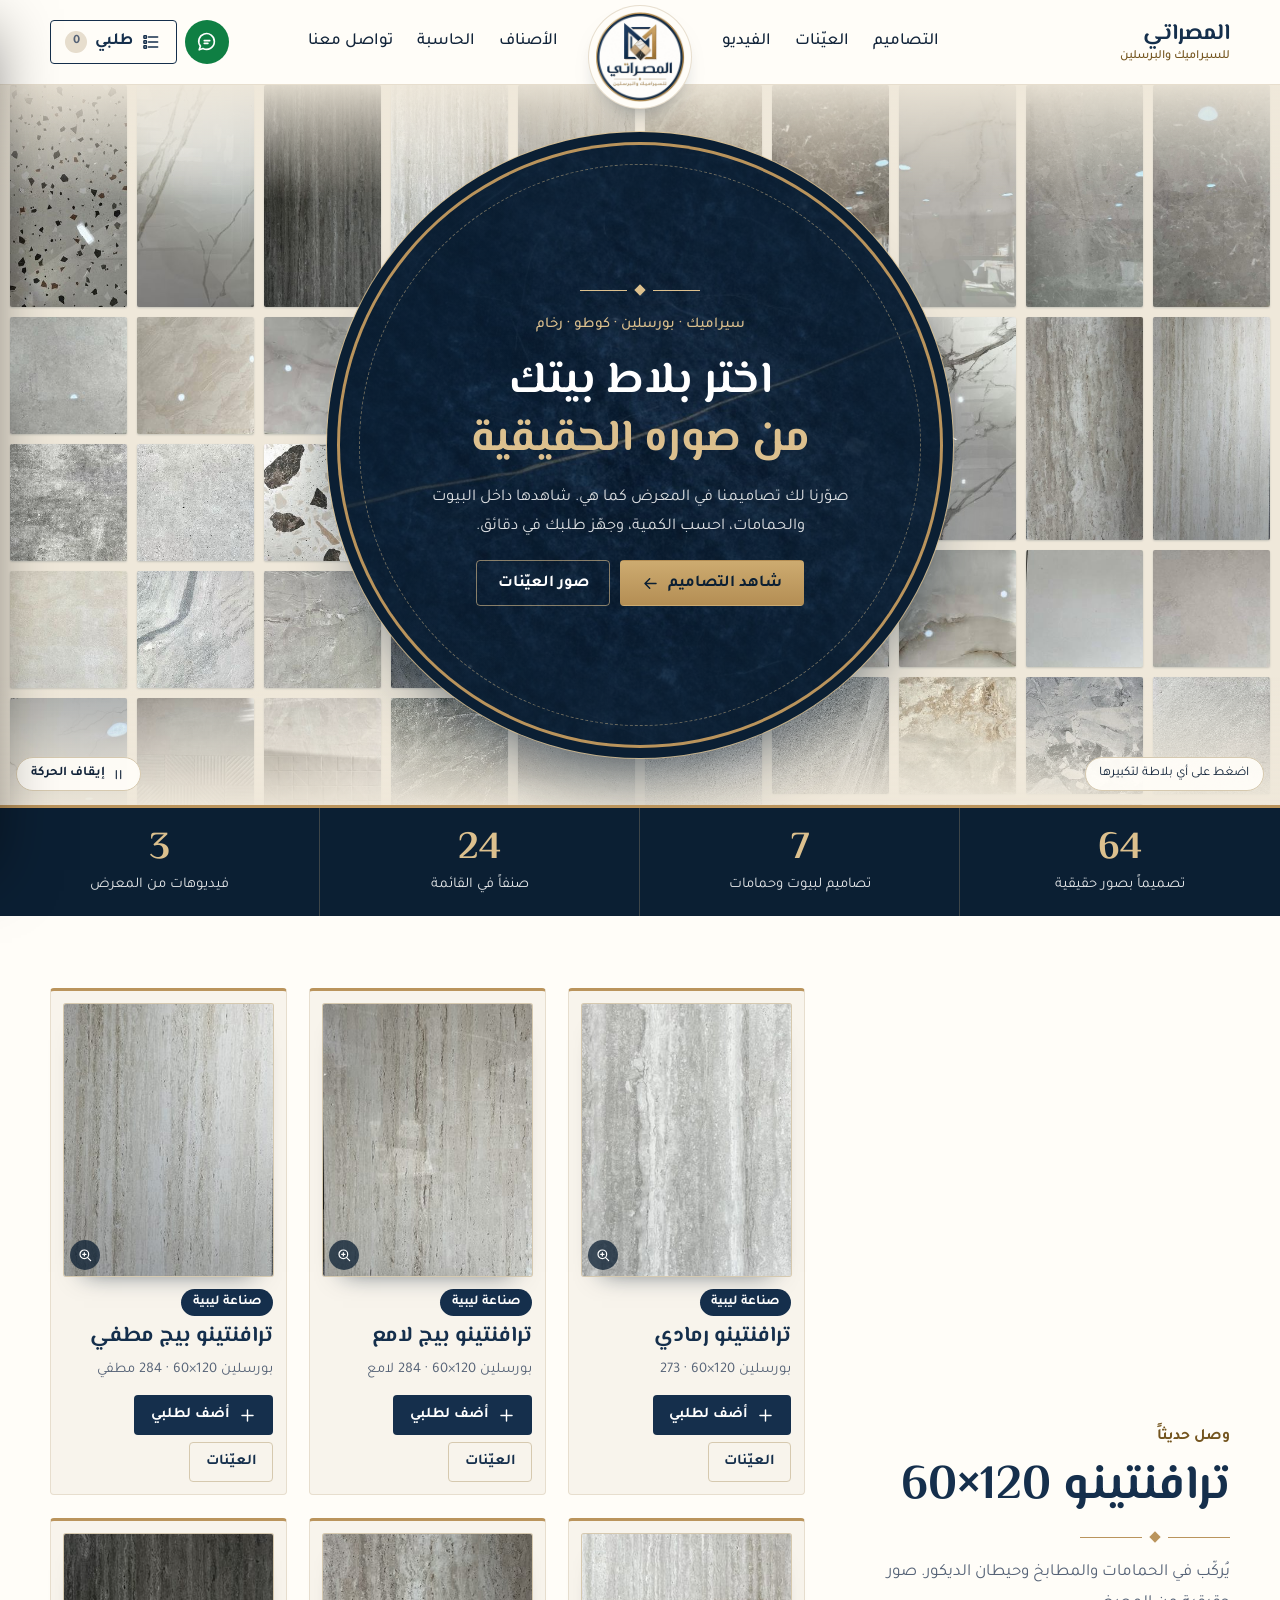
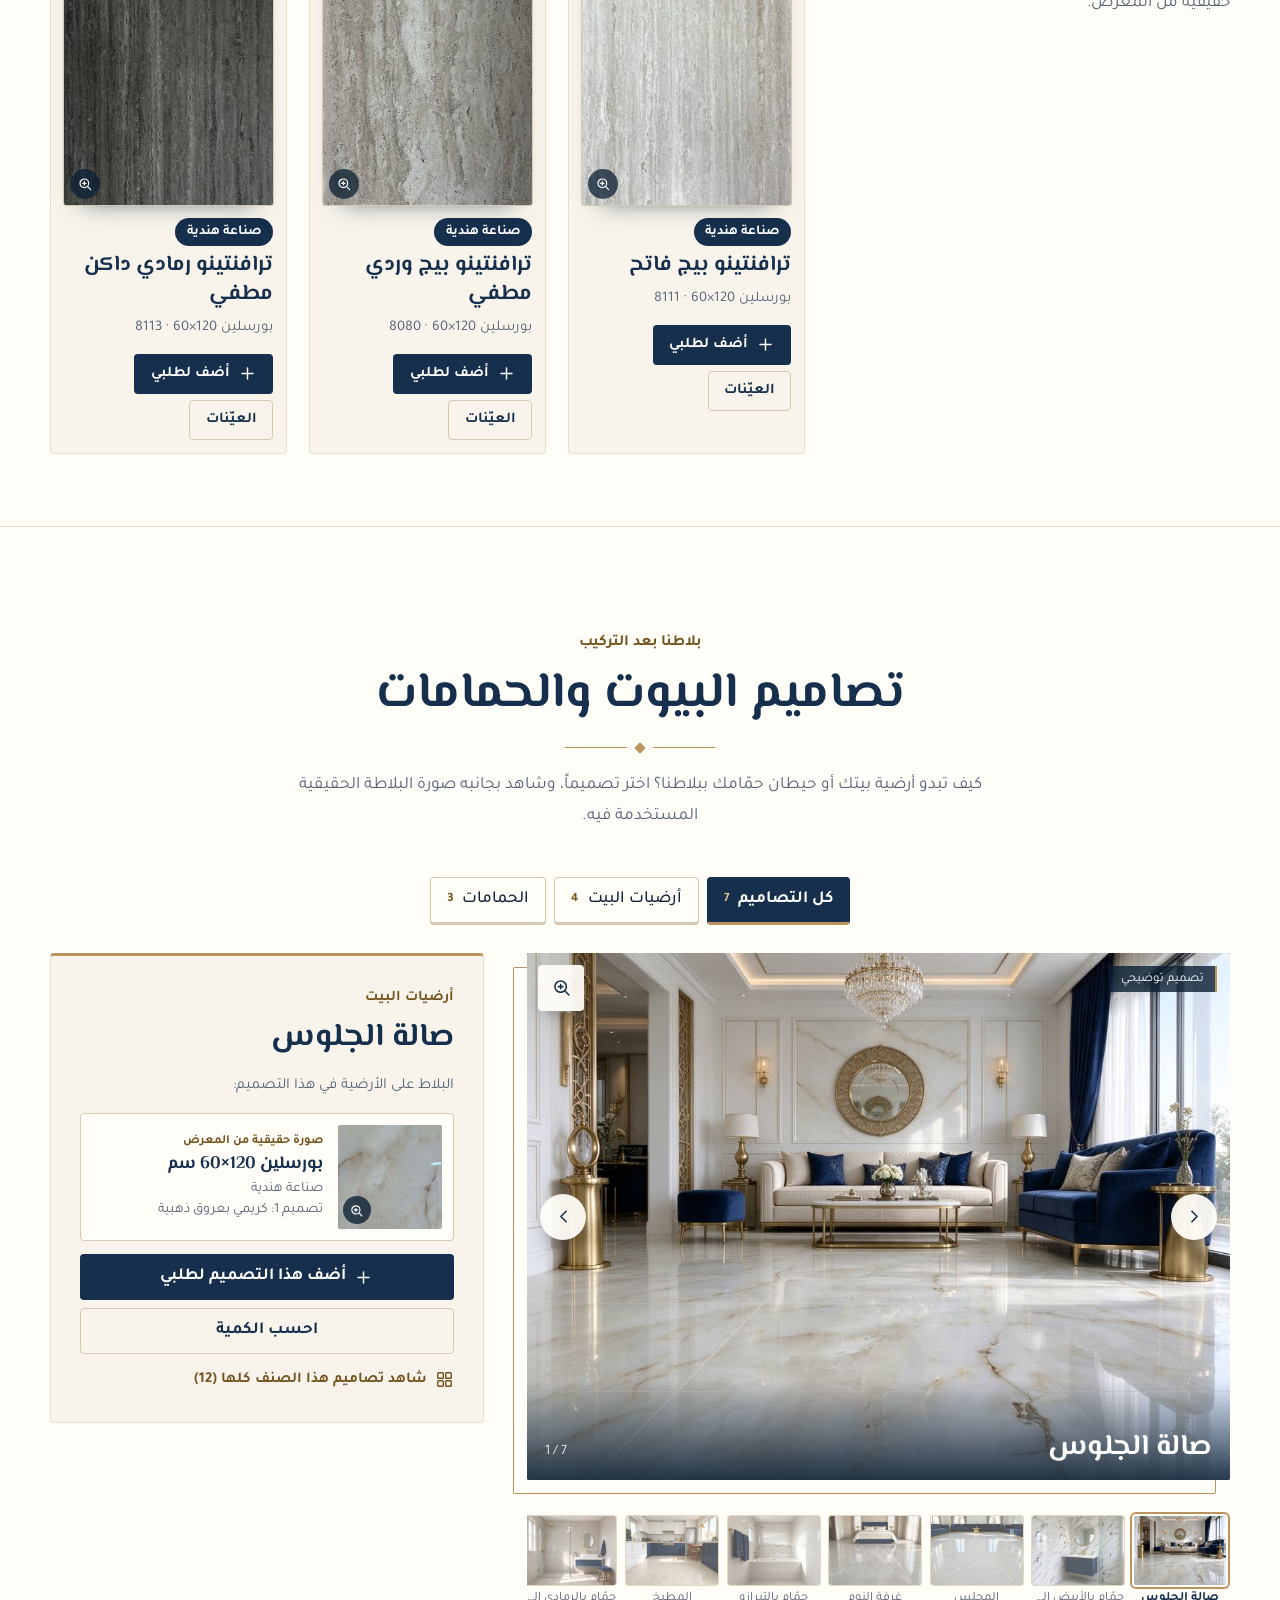
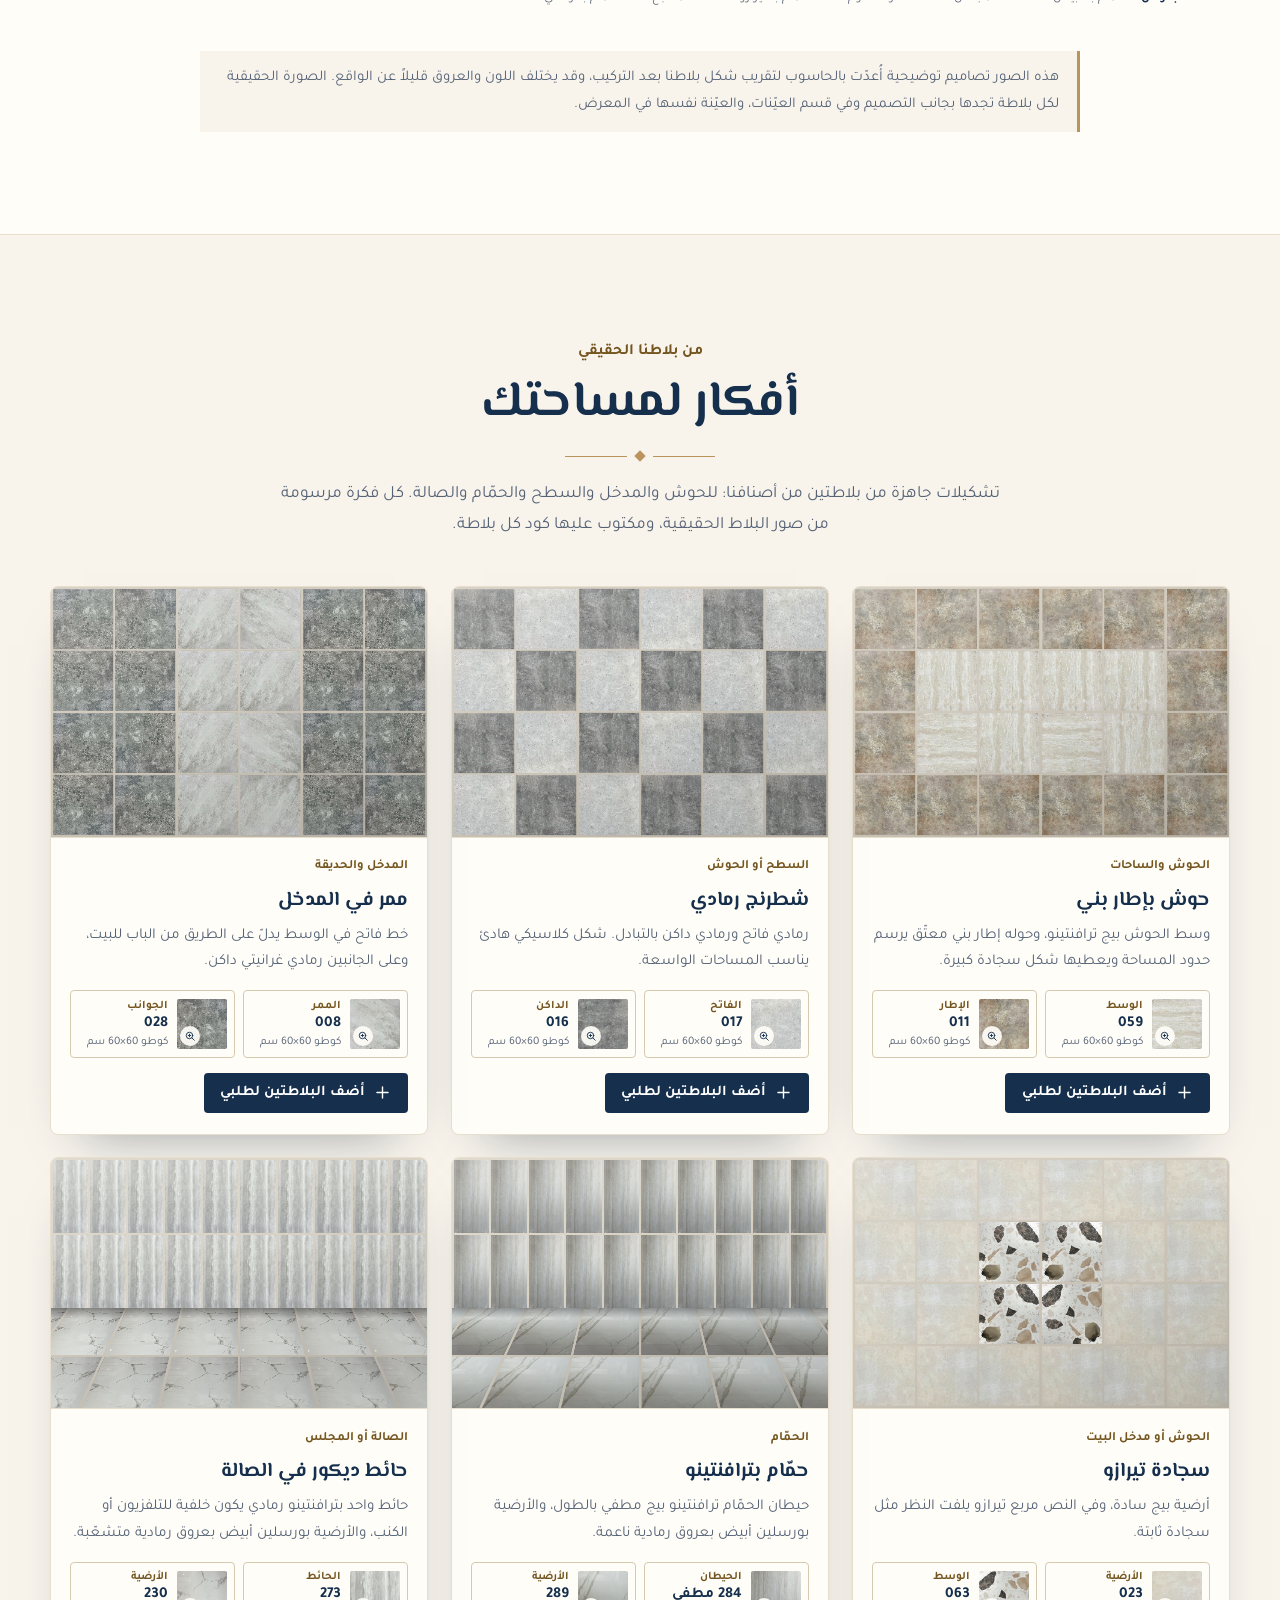
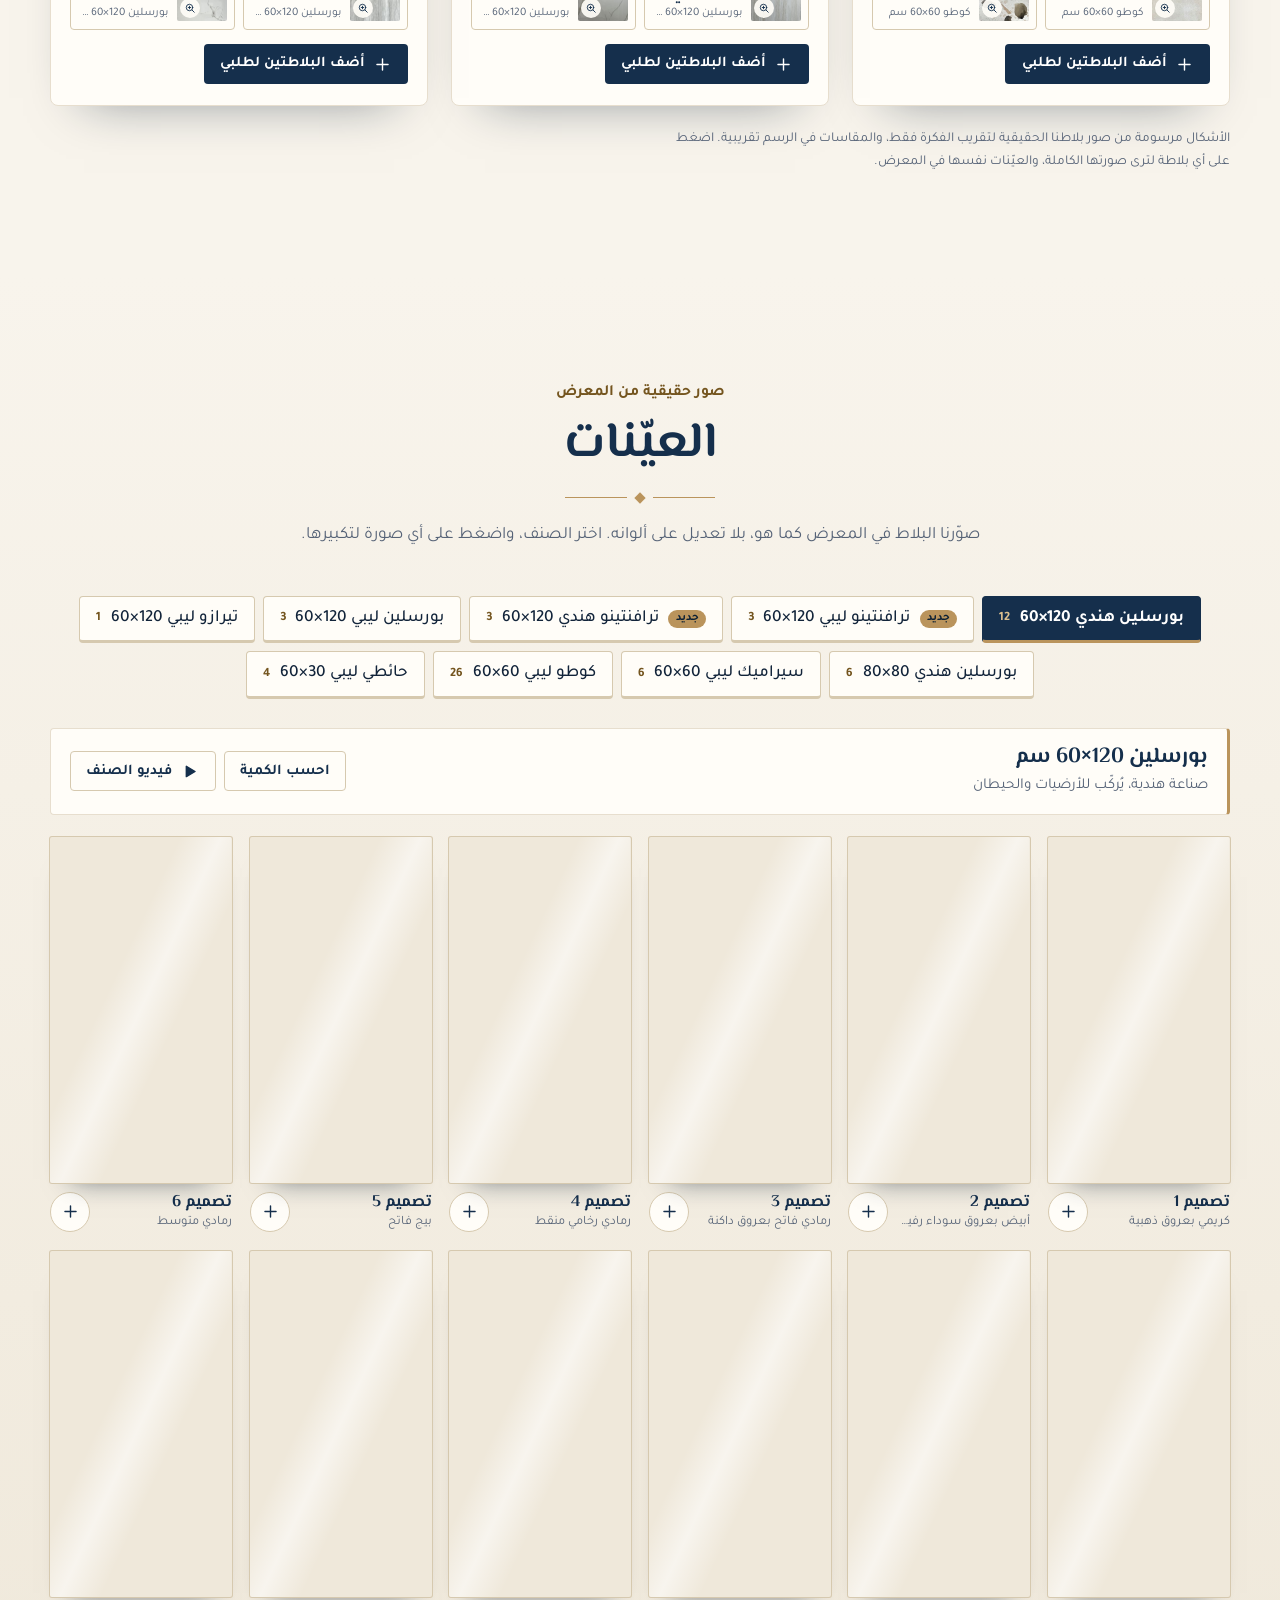
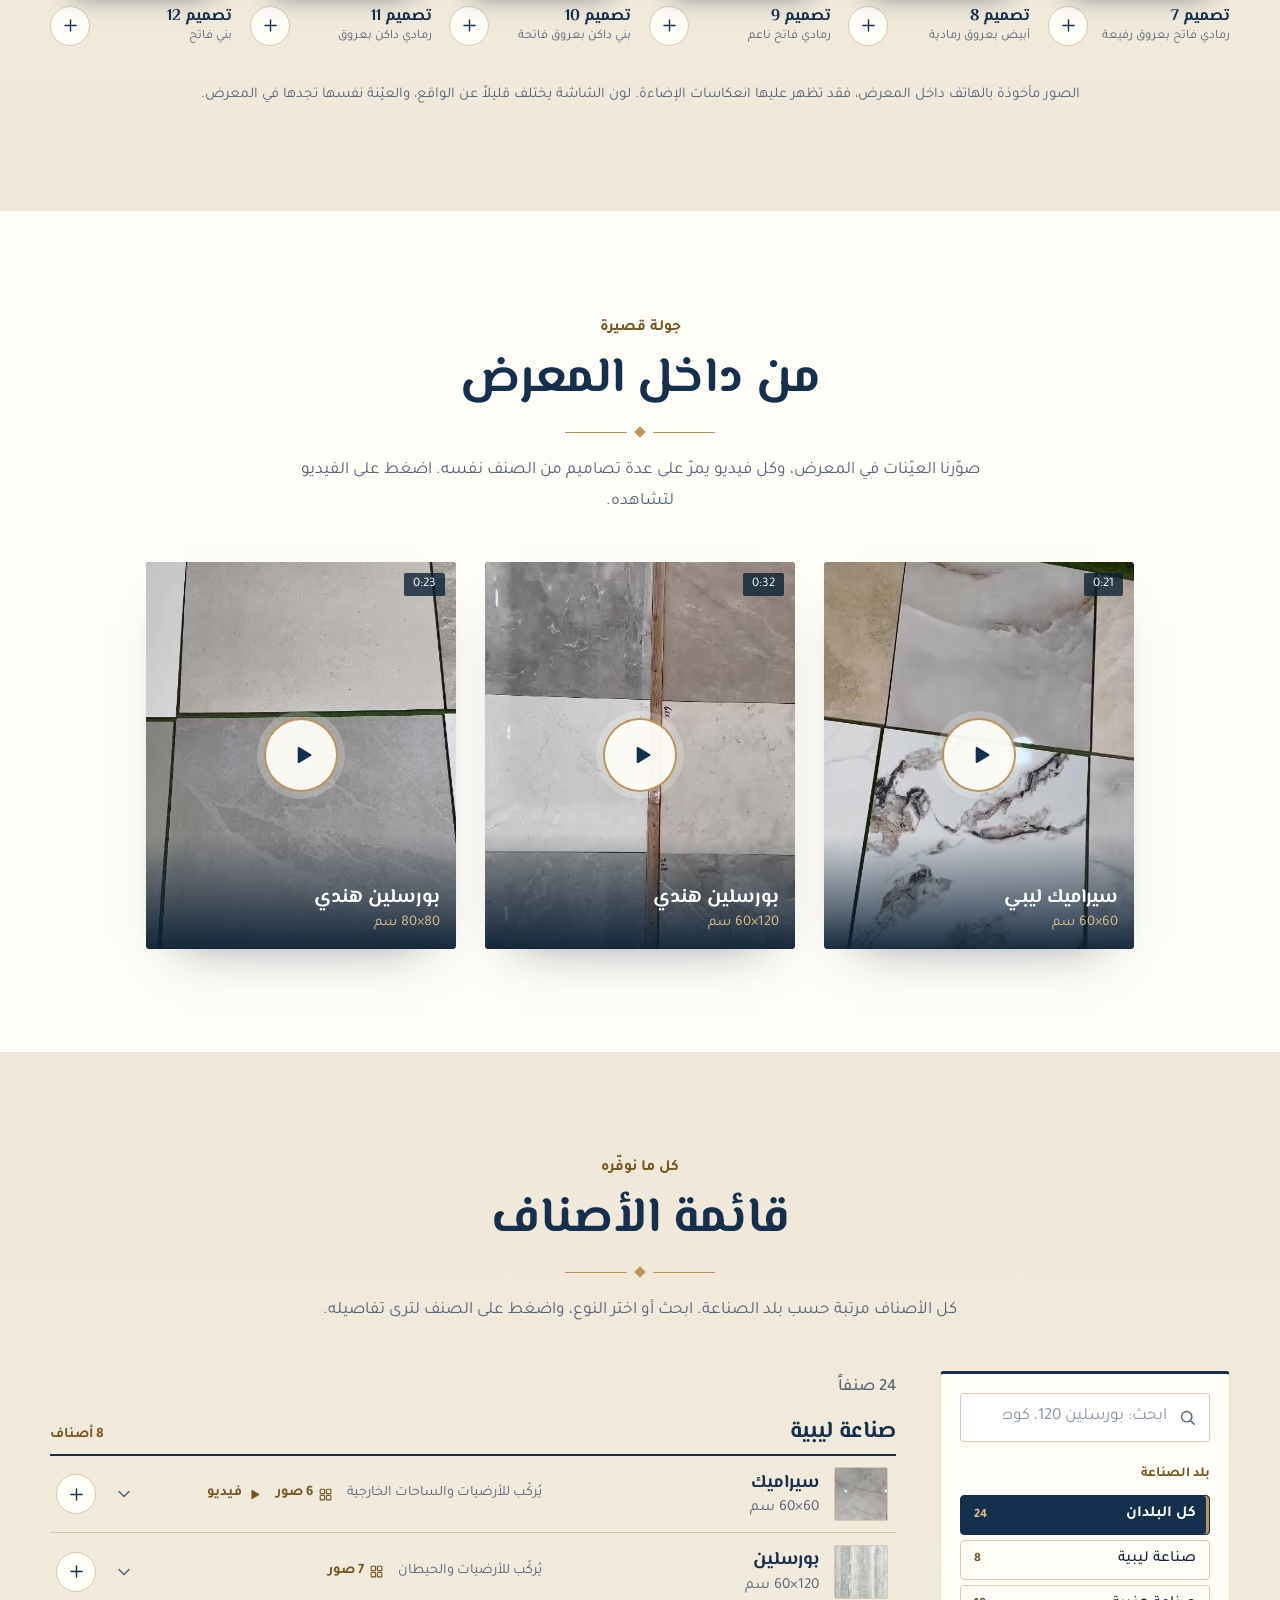
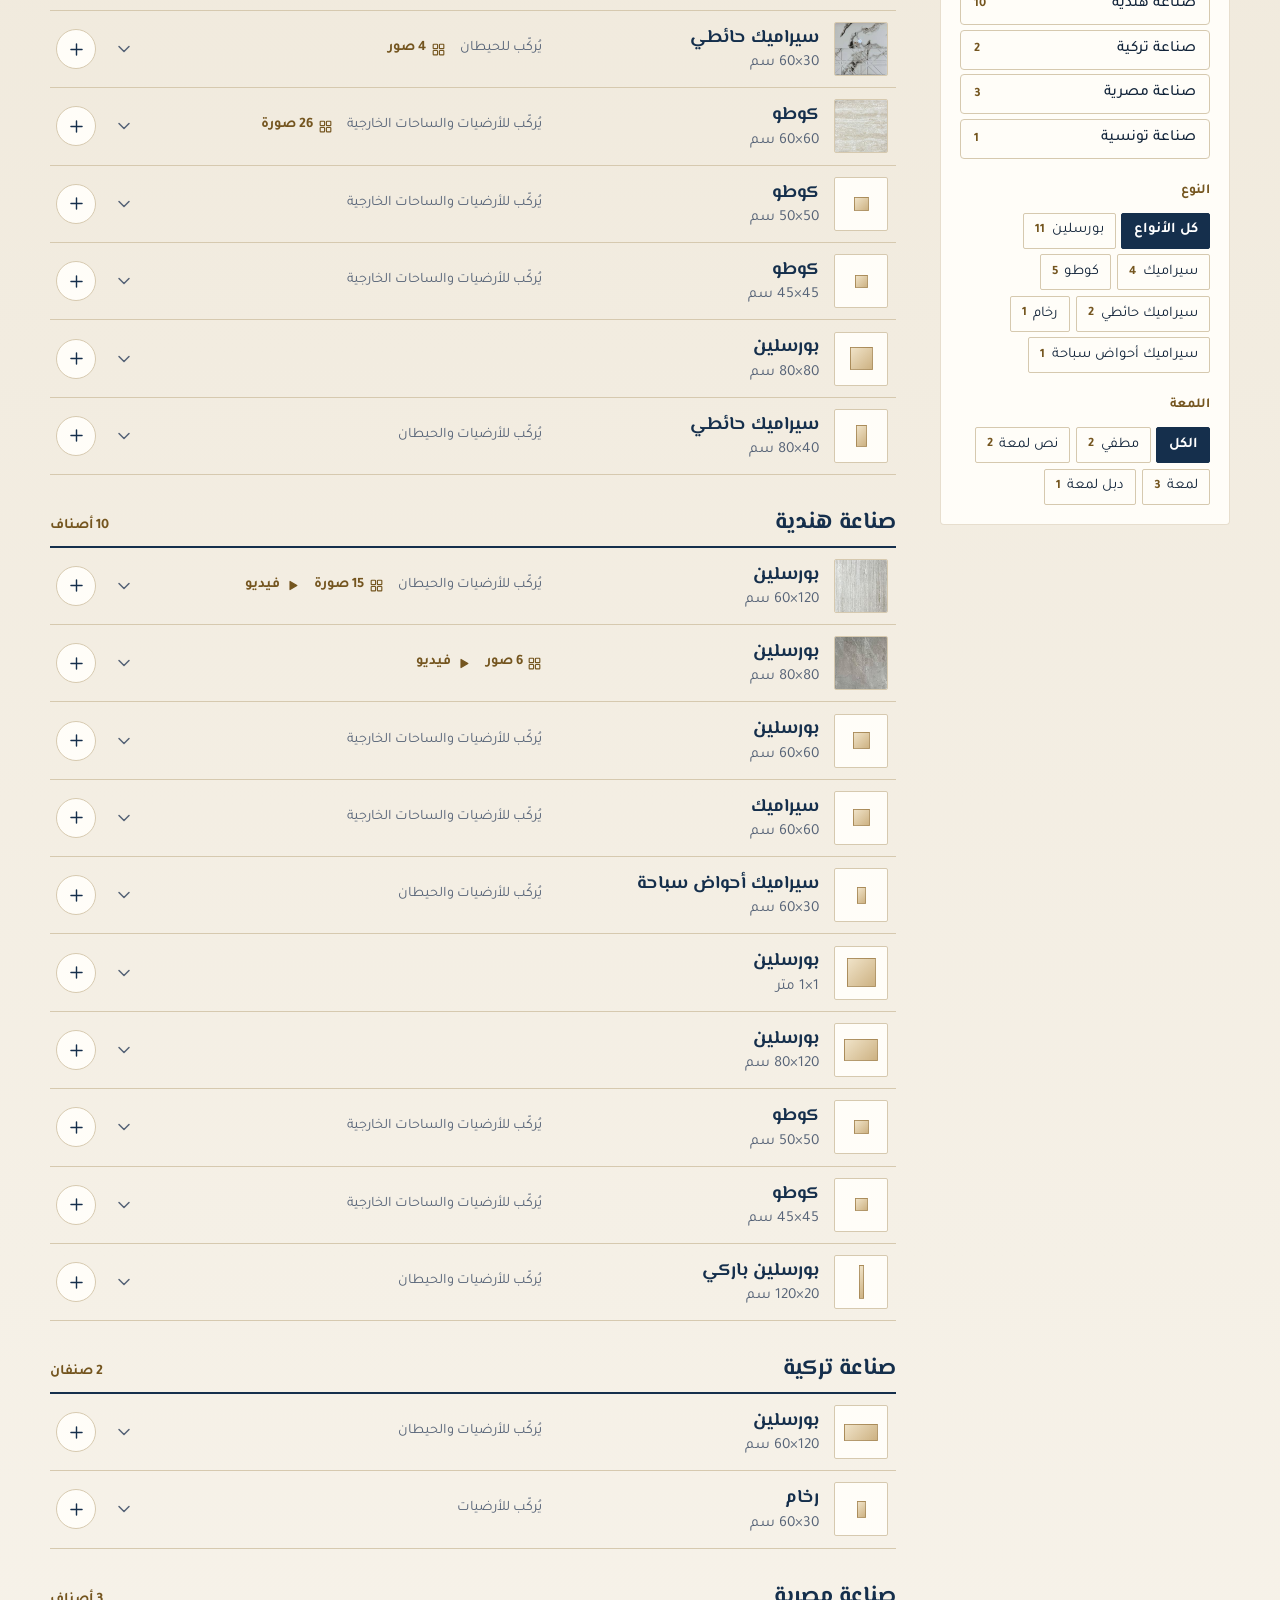
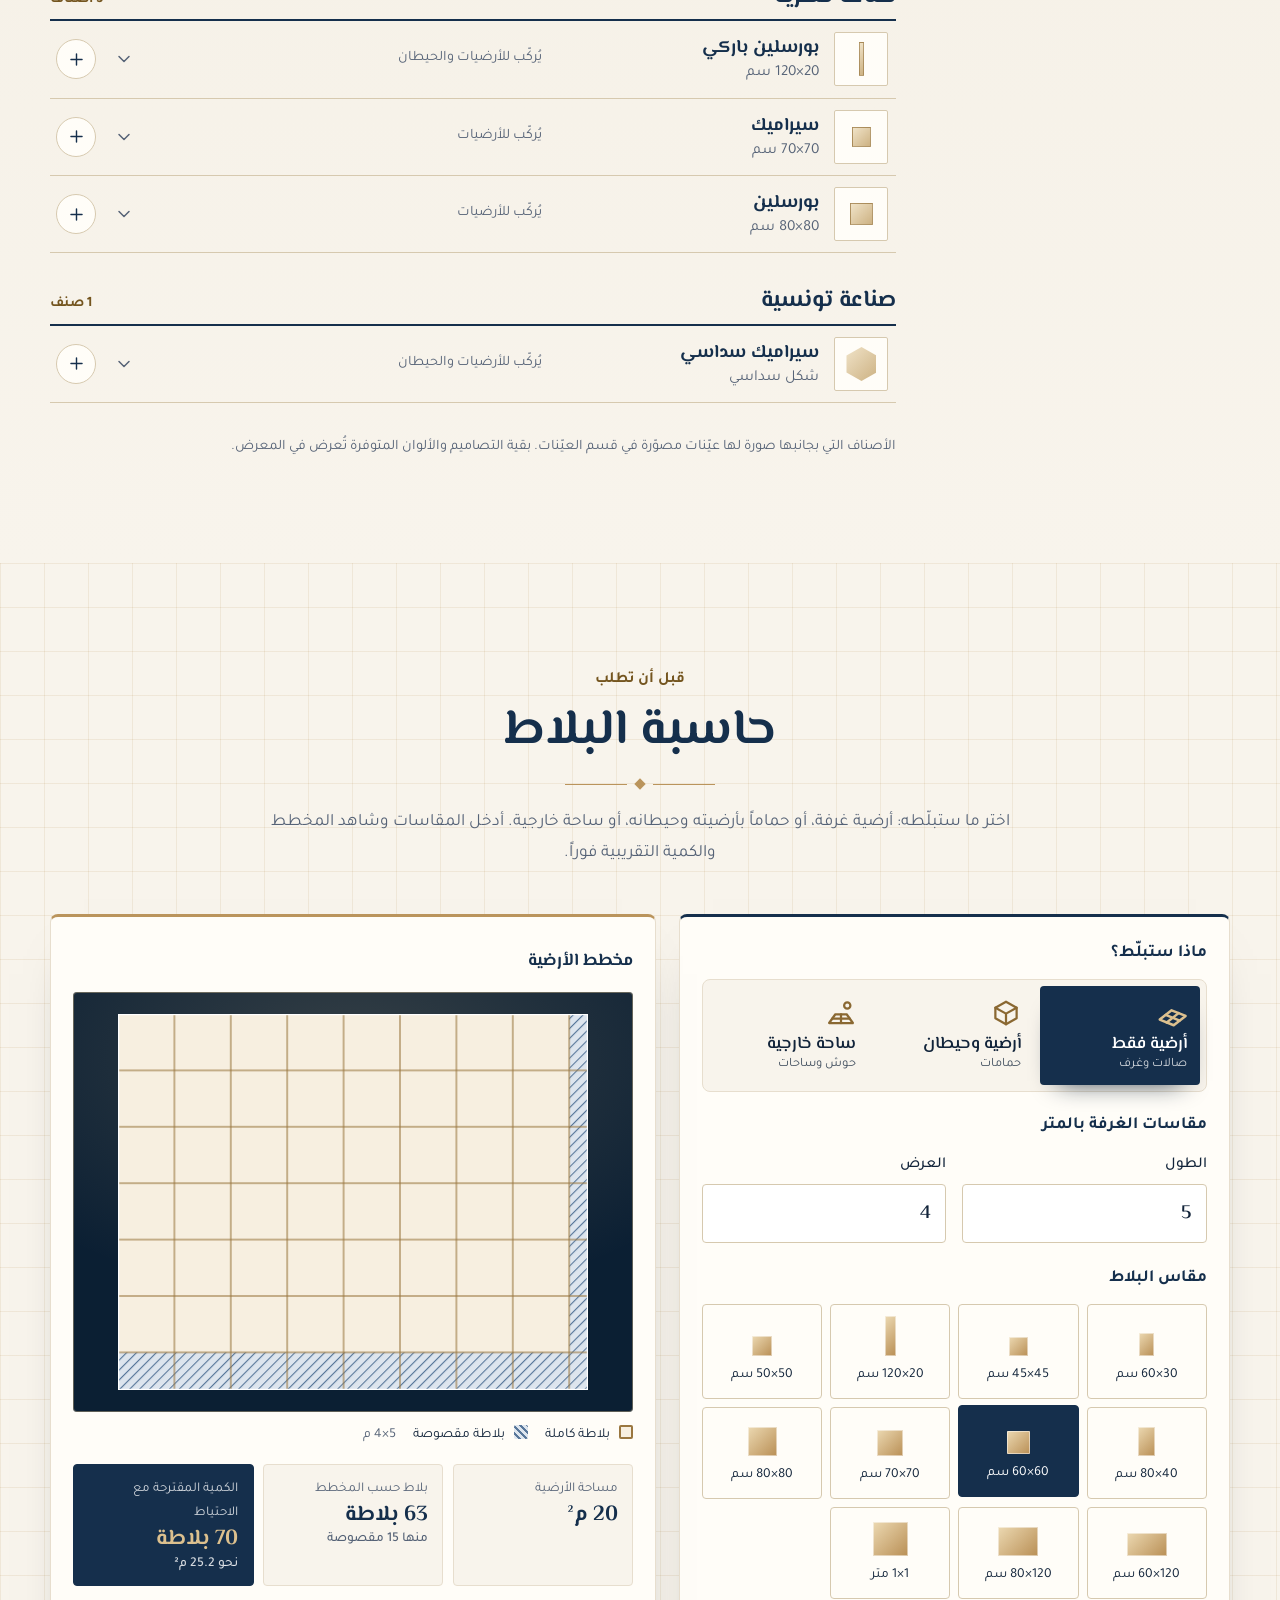
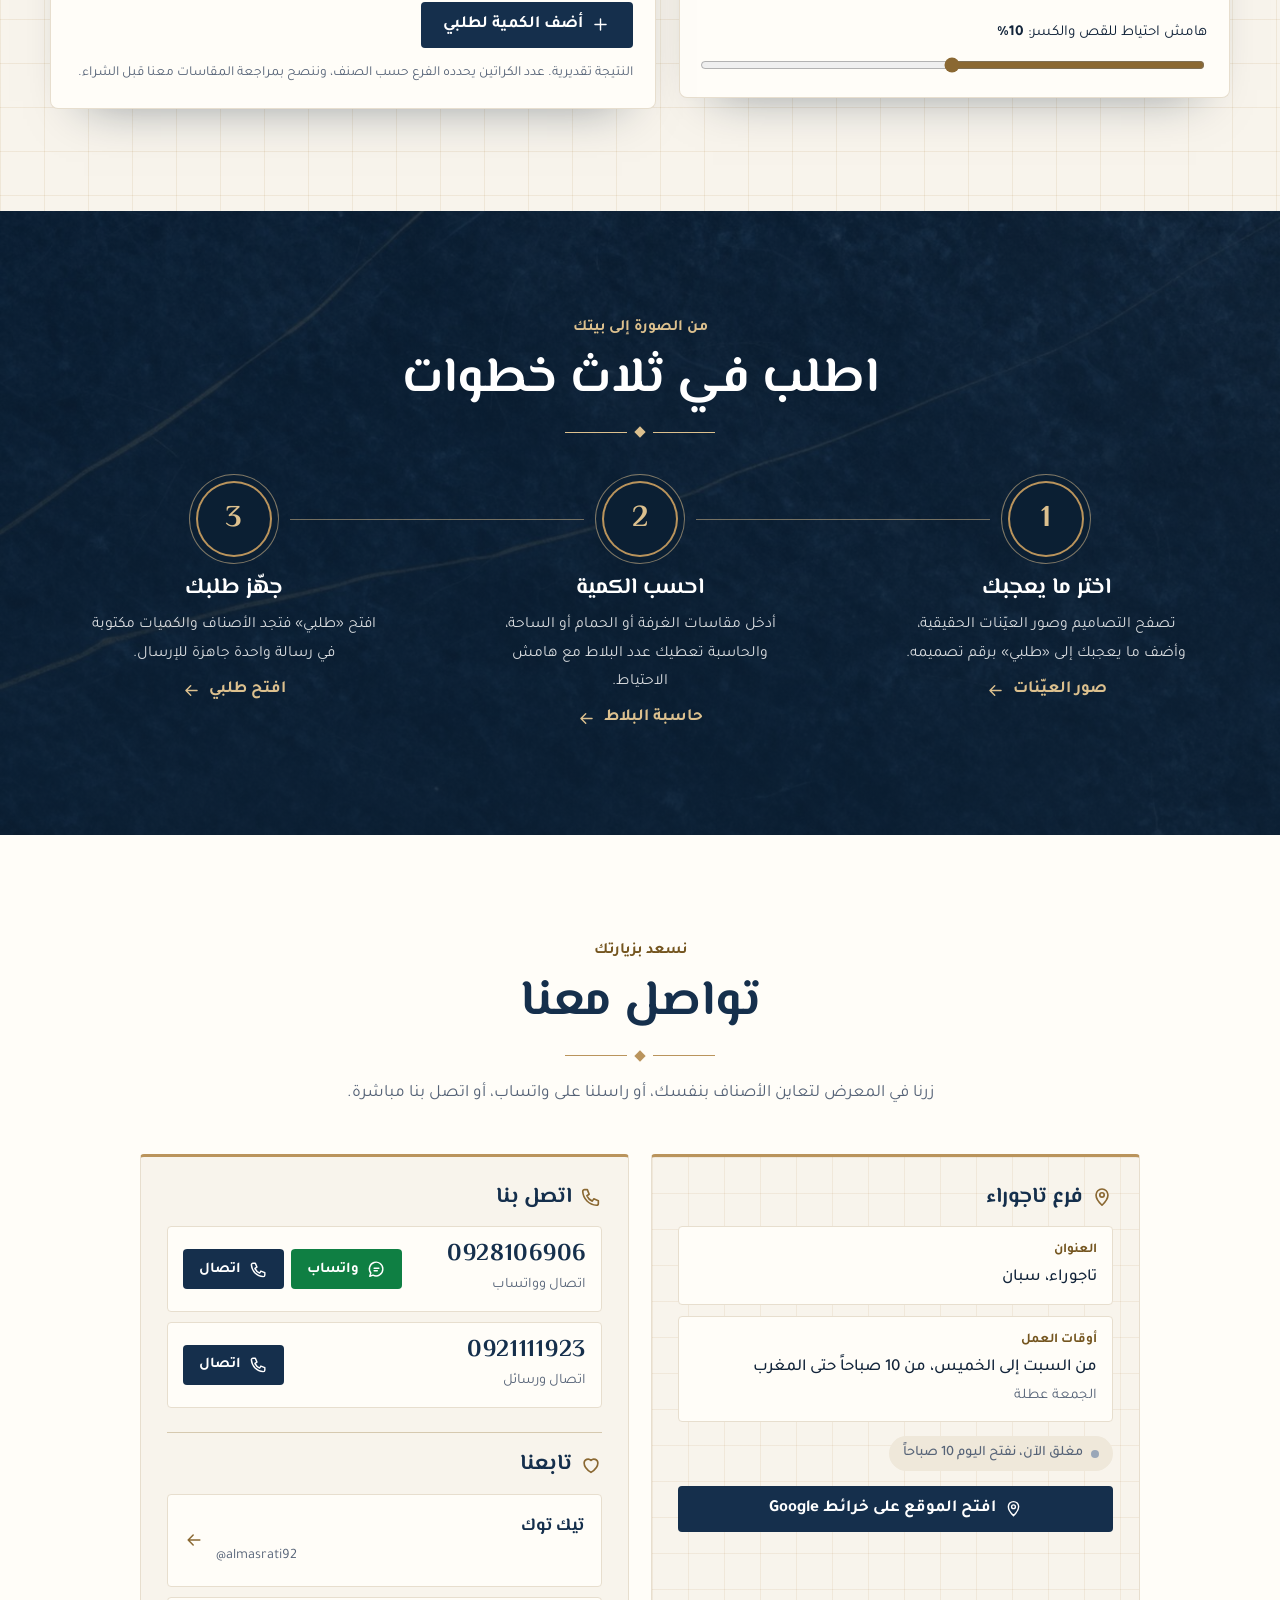
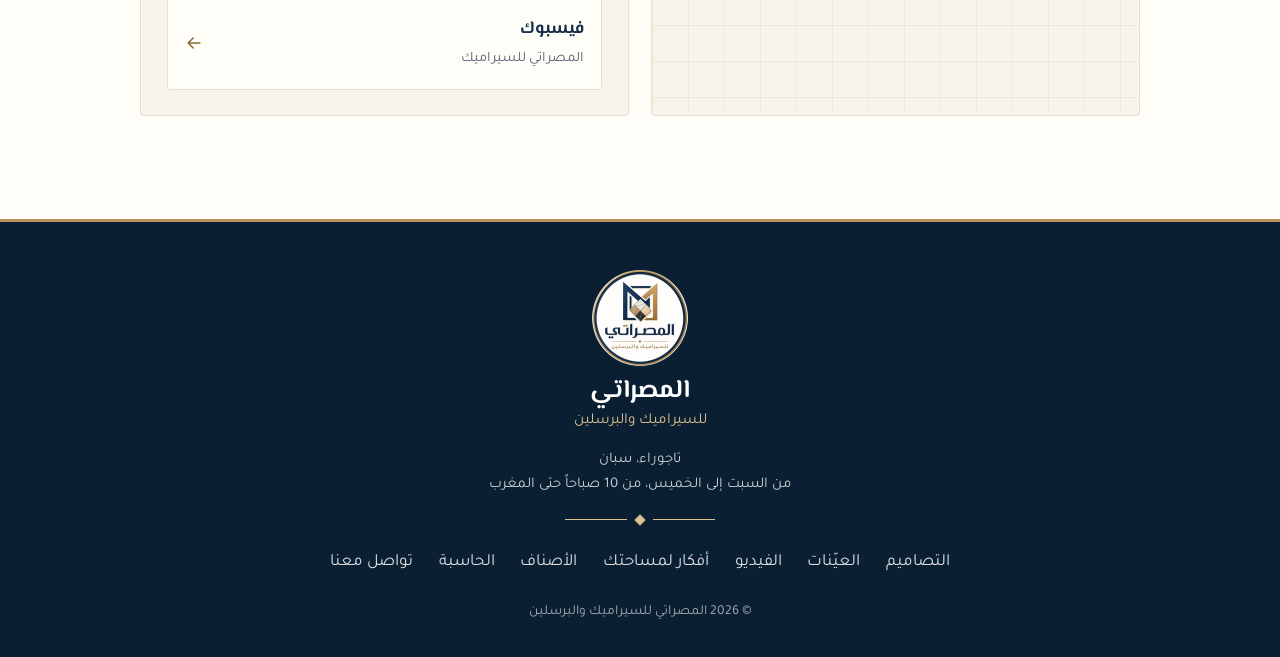
==== commit 104a132b: "Add Libyan kotto 60x60 code 007 Co-Authored-By: Claude Opus 5.5 <noreply@anthropic.com> Claude-Sessi" ====
--- a/index.html
+++ b/index.html
@@ -24,9 +24,9 @@
 <link rel="preload" as="image" href="assets/bg-navy.jpg">
 <link rel="stylesheet" href="styles.css?v=9e9d59895f">
 <script type="application/ld+json">{"@context":"https://schema.org","@type":"HomeGoodsStore","name":"المصراتي للسيراميك والبرسلين","url":"https://almesrati.github.io/","logo":"https://almesrati.github.io/icon-512.png","image":"https://almesrati.github.io/og.jpg","description":"المصراتي للسيراميك والبرسلين: سيراميك وبورسلين وكوطو ورخام من الصناعة الليبية والهندية والتركية والمصرية والتونسية. شاهد تصاميم البيوت والحمامات وصور العيّنات الحقيقية من المعرض، احسب كمية البلاط، وجهّز طلبك.","sameAs":["https://www.tiktok.com/@almasrati92","https://www.facebook.com/share/1Tz4UJCwQS/"],"telephone":["+218928106906","+218921111923"],"address":{"@type":"PostalAddress","streetAddress":"تاجوراء، سبان","addressCountry":"LY"},"hasMap":"https://maps.app.goo.gl/TtLsjuZT7ZqKaPyy9"}</script>
-<script type="module" src="app.js?v=43b13eb6fd"></script>
+<script type="module" src="app.js?v=8d68fd0e44"></script>
 </head>
 <body>
-<div id="root"><link rel="preload" as="image" href="brand/logo-192.png"/><link rel="preload" as="image" imageSrcSet="designs/p120-04-w.jpg 200w, designs/p120-04-t.jpg 280w" imageSizes="(max-width: 639px) 24vw, (max-width: 959px) 16vw, (max-width: 1279px) 12vw, 10vw"/><link rel="preload" as="image" imageSrcSet="designs/ly120-03-w.jpg 200w, designs/ly120-03-t.jpg 280w" imageSizes="(max-width: 639px) 24vw, (max-width: 959px) 16vw, (max-width: 1279px) 12vw, 10vw"/><link rel="preload" as="image" imageSrcSet="designs/p80-04-w.jpg 200w, designs/p80-04-t.jpg 360w" imageSizes="(max-width: 639px) 24vw, (max-width: 959px) 16vw, (max-width: 1279px) 12vw, 10vw"/><link rel="preload" as="image" imageSrcSet="designs/lk60-03-w.jpg 200w, designs/lk60-03-t.jpg 360w" imageSizes="(max-width: 639px) 24vw, (max-width: 959px) 16vw, (max-width: 1279px) 12vw, 10vw"/><link rel="preload" as="image" imageSrcSet="designs/lk60-14-w.jpg 200w, designs/lk60-14-t.jpg 360w" imageSizes="(max-width: 639px) 24vw, (max-width: 959px) 16vw, (max-width: 1279px) 12vw, 10vw"/><link rel="preload" as="image" imageSrcSet="designs/lk60-25-w.jpg 200w, designs/lk60-25-t.jpg 360w" imageSizes="(max-width: 639px) 24vw, (max-width: 959px) 16vw, (max-width: 1279px) 12vw, 10vw"/><link rel="preload" as="image" imageSrcSet="designs/p120-07-w.jpg 200w, designs/p120-07-t.jpg 280w" imageSizes="(max-width: 639px) 24vw, (max-width: 959px) 16vw, (max-width: 1279px) 12vw, 10vw"/><link rel="preload" as="image" imageSrcSet="designs/in120t-03-w.jpg 200w, designs/in120t-03-t.jpg 280w" imageSizes="(max-width: 639px) 24vw, (max-width: 959px) 16vw, (max-width: 1279px) 12vw, 10vw"/><link rel="preload" as="image" imageSrcSet="designs/c60-01-w.jpg 200w, designs/c60-01-t.jpg 360w" imageSizes="(max-width: 639px) 24vw, (max-width: 959px) 16vw, (max-width: 1279px) 12vw, 10vw"/><link rel="preload" as="image" imageSrcSet="designs/lk60-06-w.jpg 200w, designs/lk60-06-t.jpg 360w" imageSizes="(max-width: 639px) 24vw, (max-width: 959px) 16vw, (max-width: 1279px) 12vw, 10vw"/><link rel="preload" as="image" imageSrcSet="designs/lk60-17-w.jpg 200w, designs/lk60-17-t.jpg 360w" imageSizes="(max-width: 639px) 24vw, (max-width: 959px) 16vw, (max-width: 1279px) 12vw, 10vw"/><link rel="preload" as="image" imageSrcSet="designs/w30-03-w.jpg 200w, designs/w30-03-t.jpg 320w" imageSizes="(max-width: 639px) 24vw, (max-width: 959px) 16vw, (max-width: 1279px) 12vw, 10vw"/><link rel="preload" as="image" imageSrcSet="designs/p120-10-w.jpg 200w, designs/p120-10-t.jpg 280w" imageSizes="(max-width: 639px) 24vw, (max-width: 959px) 16vw, (max-width: 1279px) 12vw, 10vw"/><link rel="preload" as="image" imageSrcSet="designs/ly120m-03-w.jpg 200w, designs/ly120m-03-t.jpg 280w" imageSizes="(max-width: 639px) 24vw, (max-width: 959px) 16vw, (max-width: 1279px) 12vw, 10vw"/><link rel="preload" as="image" imageSrcSet="designs/c60-04-w.jpg 200w, designs/c60-04-t.jpg 360w" imageSizes="(max-width: 639px) 24vw, (max-width: 959px) 16vw, (max-width: 1279px) 12vw, 10vw"/><link rel="preload" as="image" imageSrcSet="designs/lk60-09-w.jpg 200w, designs/lk60-09-t.jpg 360w" imageSizes="(max-width: 639px) 24vw, (max-width: 959px) 16vw, (max-width: 1279px) 12vw, 10vw"/><link rel="preload" as="image" imageSrcSet="designs/lk60-20-w.jpg 200w, designs/lk60-20-t.jpg 360w" imageSizes="(max-width: 639px) 24vw, (max-width: 959px) 16vw, (max-width: 1279px) 12vw, 10vw"/><link rel="preload" as="image" imageSrcSet="designs/p120-02-w.jpg 200w, designs/p120-02-t.jpg 280w" imageSizes="(max-width: 639px) 24vw, (max-width: 959px) 16vw, (max-width: 1279px) 12vw, 10vw"/><link rel="preload" as="image" imageSrcSet="designs/ly120-01-w.jpg 200w, designs/ly120-01-t.jpg 280w" imageSizes="(max-width: 639px) 24vw, (max-width: 959px) 16vw, (max-width: 1279px) 12vw, 10vw"/><link rel="preload" as="image" imageSrcSet="designs/p80-02-w.jpg 200w, designs/p80-02-t.jpg 360w" imageSizes="(max-width: 639px) 24vw, (max-width: 959px) 16vw, (max-width: 1279px) 12vw, 10vw"/><link rel="preload" as="image" imageSrcSet="designs/lk60-01-w.jpg 200w, designs/lk60-01-t.jpg 360w" imageSizes="(max-width: 639px) 24vw, (max-width: 959px) 16vw, (max-width: 1279px) 12vw, 10vw"/><link rel="preload" as="image" imageSrcSet="designs/lk60-12-w.jpg 200w, designs/lk60-12-t.jpg 360w" imageSizes="(max-width: 639px) 24vw, (max-width: 959px) 16vw, (max-width: 1279px) 12vw, 10vw"/><link rel="preload" as="image" imageSrcSet="designs/lk60-23-w.jpg 200w, designs/lk60-23-t.jpg 360w" imageSizes="(max-width: 639px) 24vw, (max-width: 959px) 16vw, (max-width: 1279px) 12vw, 10vw"/><link rel="preload" as="image" imageSrcSet="designs/p120-05-w.jpg 200w, designs/p120-05-t.jpg 280w" imageSizes="(max-width: 639px) 24vw, (max-width: 959px) 16vw, (max-width: 1279px) 12vw, 10vw"/><link rel="preload" as="image" imageSrcSet="designs/in120t-01-w.jpg 200w, designs/in120t-01-t.jpg 280w" imageSizes="(max-width: 639px) 24vw, (max-width: 959px) 16vw, (max-width: 1279px) 12vw, 10vw"/><link rel="preload" as="image" imageSrcSet="designs/p80-05-w.jpg 200w, designs/p80-05-t.jpg 360w" imageSizes="(max-width: 639px) 24vw, (max-width: 959px) 16vw, (max-width: 1279px) 12vw, 10vw"/><link rel="preload" as="image" imageSrcSet="designs/lk60-04-w.jpg 200w, designs/lk60-04-t.jpg 360w" imageSizes="(max-width: 639px) 24vw, (max-width: 959px) 16vw, (max-width: 1279px) 12vw, 10vw"/><link rel="preload" as="image" imageSrcSet="designs/lk60-15-w.jpg 200w, designs/lk60-15-t.jpg 360w" imageSizes="(max-width: 639px) 24vw, (max-width: 959px) 16vw, (max-width: 1279px) 12vw, 10vw"/><link rel="preload" as="image" imageSrcSet="designs/w30-01-w.jpg 200w, designs/w30-01-t.jpg 320w" imageSizes="(max-width: 639px) 24vw, (max-width: 959px) 16vw, (max-width: 1279px) 12vw, 10vw"/><link rel="preload" as="image" imageSrcSet="designs/p120-08-w.jpg 200w, designs/p120-08-t.jpg 280w" imageSizes="(max-width: 639px) 24vw, (max-width: 959px) 16vw, (max-width: 1279px) 12vw, 10vw"/><link rel="preload" as="image" imageSrcSet="designs/ly120m-01-w.jpg 200w, designs/ly120m-01-t.jpg 280w" imageSizes="(max-width: 639px) 24vw, (max-width: 959px) 16vw, (max-width: 1279px) 12vw, 10vw"/><link rel="preload" as="image" imageSrcSet="designs/c60-02-w.jpg 200w, designs/c60-02-t.jpg 360w" imageSizes="(max-width: 639px) 24vw, (max-width: 959px) 16vw, (max-width: 1279px) 12vw, 10vw"/><link rel="preload" as="image" imageSrcSet="designs/lk60-07-w.jpg 200w, designs/lk60-07-t.jpg 360w" imageSizes="(max-width: 639px) 24vw, (max-width: 959px) 16vw, (max-width: 1279px) 12vw, 10vw"/><link rel="preload" as="image" imageSrcSet="designs/lk60-18-w.jpg 200w, designs/lk60-18-t.jpg 360w" imageSizes="(max-width: 639px) 24vw, (max-width: 959px) 16vw, (max-width: 1279px) 12vw, 10vw"/><link rel="preload" as="image" imageSrcSet="designs/w30-04-w.jpg 200w, designs/w30-04-t.jpg 320w" imageSizes="(max-width: 639px) 24vw, (max-width: 959px) 16vw, (max-width: 1279px) 12vw, 10vw"/><link rel="preload" as="image" imageSrcSet="designs/p120-11-w.jpg 200w, designs/p120-11-t.jpg 280w" imageSizes="(max-width: 639px) 24vw, (max-width: 959px) 16vw, (max-width: 1279px) 12vw, 10vw"/><link rel="preload" as="image" imageSrcSet="designs/ly120tz-01-w.jpg 200w, designs/ly120tz-01-t.jpg 280w" imageSizes="(max-width: 639px) 24vw, (max-width: 959px) 16vw, (max-width: 1279px) 12vw, 10vw"/><link rel="preload" as="image" imageSrcSet="designs/c60-05-w.jpg 200w, designs/c60-05-t.jpg 360w" imageSizes="(max-width: 639px) 24vw, (max-width: 959px) 16vw, (max-width: 1279px) 12vw, 10vw"/><link rel="preload" as="image" imageSrcSet="designs/lk60-10-w.jpg 200w, designs/lk60-10-t.jpg 360w" imageSizes="(max-width: 639px) 24vw, (max-width: 959px) 16vw, (max-width: 1279px) 12vw, 10vw"/><link rel="preload" as="image" imageSrcSet="designs/lk60-21-w.jpg 200w, designs/lk60-21-t.jpg 360w" imageSizes="(max-width: 639px) 24vw, (max-width: 959px) 16vw, (max-width: 1279px) 12vw, 10vw"/><link rel="preload" as="image" imageSrcSet="designs/p120-03-w.jpg 200w, designs/p120-03-t.jpg 280w" imageSizes="(max-width: 639px) 24vw, (max-width: 959px) 16vw, (max-width: 1279px) 12vw, 10vw"/><link rel="preload" as="image" imageSrcSet="designs/ly120-02-w.jpg 200w, designs/ly120-02-t.jpg 280w" imageSizes="(max-width: 639px) 24vw, (max-width: 959px) 16vw, (max-width: 1279px) 12vw, 10vw"/><link rel="preload" as="image" imageSrcSet="designs/p80-03-w.jpg 200w, designs/p80-03-t.jpg 360w" imageSizes="(max-width: 639px) 24vw, (max-width: 959px) 16vw, (max-width: 1279px) 12vw, 10vw"/><link rel="preload" as="image" imageSrcSet="designs/lk60-02-w.jpg 200w, designs/lk60-02-t.jpg 360w" imageSizes="(max-width: 639px) 24vw, (max-width: 959px) 16vw, (max-width: 1279px) 12vw, 10vw"/><link rel="preload" as="image" imageSrcSet="designs/lk60-13-w.jpg 200w, designs/lk60-13-t.jpg 360w" imageSizes="(max-width: 639px) 24vw, (max-width: 959px) 16vw, (max-width: 1279px) 12vw, 10vw"/><link rel="preload" as="image" imageSrcSet="designs/lk60-24-w.jpg 200w, designs/lk60-24-t.jpg 360w" imageSizes="(max-width: 639px) 24vw, (max-width: 959px) 16vw, (max-width: 1279px) 12vw, 10vw"/><link rel="preload" as="image" imageSrcSet="designs/p120-06-w.jpg 200w, designs/p120-06-t.jpg 280w" imageSizes="(max-width: 639px) 24vw, (max-width: 959px) 16vw, (max-width: 1279px) 12vw, 10vw"/><link rel="preload" as="image" imageSrcSet="designs/in120t-02-w.jpg 200w, designs/in120t-02-t.jpg 280w" imageSizes="(max-width: 639px) 24vw, (max-width: 959px) 16vw, (max-width: 1279px) 12vw, 10vw"/><link rel="preload" as="image" imageSrcSet="designs/p80-06-w.jpg 200w, designs/p80-06-t.jpg 360w" imageSizes="(max-width: 639px) 24vw, (max-width: 959px) 16vw, (max-width: 1279px) 12vw, 10vw"/><link rel="preload" as="image" imageSrcSet="designs/lk60-05-w.jpg 200w, designs/lk60-05-t.jpg 360w" imageSizes="(max-width: 639px) 24vw, (max-width: 959px) 16vw, (max-width: 1279px) 12vw, 10vw"/><link rel="preload" as="image" imageSrcSet="designs/lk60-16-w.jpg 200w, designs/lk60-16-t.jpg 360w" imageSizes="(max-width: 639px) 24vw, (max-width: 959px) 16vw, (max-width: 1279px) 12vw, 10vw"/><link rel="preload" as="image" imageSrcSet="designs/w30-02-w.jpg 200w, designs/w30-02-t.jpg 320w" imageSizes="(max-width: 639px) 24vw, (max-width: 959px) 16vw, (max-width: 1279px) 12vw, 10vw"/><link rel="preload" as="image" imageSrcSet="designs/p120-09-w.jpg 200w, designs/p120-09-t.jpg 280w" imageSizes="(max-width: 639px) 24vw, (max-width: 959px) 16vw, (max-width: 1279px) 12vw, 10vw"/><link rel="preload" as="image" imageSrcSet="designs/ly120m-02-w.jpg 200w, designs/ly120m-02-t.jpg 280w" imageSizes="(max-width: 639px) 24vw, (max-width: 959px) 16vw, (max-width: 1279px) 12vw, 10vw"/><link rel="preload" as="image" imageSrcSet="designs/c60-03-w.jpg 200w, designs/c60-03-t.jpg 360w" imageSizes="(max-width: 639px) 24vw, (max-width: 959px) 16vw, (max-width: 1279px) 12vw, 10vw"/><link rel="preload" as="image" imageSrcSet="designs/lk60-08-w.jpg 200w, designs/lk60-08-t.jpg 360w" imageSizes="(max-width: 639px) 24vw, (max-width: 959px) 16vw, (max-width: 1279px) 12vw, 10vw"/><link rel="preload" as="image" imageSrcSet="designs/lk60-19-w.jpg 200w, designs/lk60-19-t.jpg 360w" imageSizes="(max-width: 639px) 24vw, (max-width: 959px) 16vw, (max-width: 1279px) 12vw, 10vw"/><link rel="preload" as="image" imageSrcSet="designs/p120-01-w.jpg 200w, designs/p120-01-t.jpg 280w" imageSizes="(max-width: 639px) 24vw, (max-width: 959px) 16vw, (max-width: 1279px) 12vw, 10vw"/><link rel="preload" as="image" imageSrcSet="designs/p120-12-w.jpg 200w, designs/p120-12-t.jpg 280w" imageSizes="(max-width: 639px) 24vw, (max-width: 959px) 16vw, (max-width: 1279px) 12vw, 10vw"/><link rel="preload" as="image" imageSrcSet="designs/p80-01-w.jpg 200w, designs/p80-01-t.jpg 360w" imageSizes="(max-width: 639px) 24vw, (max-width: 959px) 16vw, (max-width: 1279px) 12vw, 10vw"/><div class="site"><a href="#looks" class="skip">تخطَّ إلى التصاميم</a><header class="hd "><div class="wrap hd-in"><div class="hd-side hd-side-a"><a href="#top" class="hd-word" aria-label="المصراتي للسيراميك والبرسلين: أعلى الصفحة"><strong>المصراتي</strong><span>للسيراميك والبرسلين</span></a><nav class="hd-nav" aria-label="أقسام الموقع"><a href="#looks">التصاميم</a><a href="#samples">العيّنات</a><a href="#videos">الفيديو</a></nav></div><a href="#top" class="hd-logo" aria-label="المصراتي للسيراميك والبرسلين: أعلى الصفحة"><img src="brand/logo-192.png" alt="" width="192" height="192"/></a><div class="hd-side hd-side-b"><nav class="hd-nav" aria-label="أدوات الموقع"><a href="#catalog">الأصناف</a><a href="#calculator">الحاسبة</a><a href="#contact">تواصل معنا</a></nav><div class="hd-acts"><a class="hd-wa" href="https://wa.me/218928106906?text=%D9%85%D8%B1%D8%AD%D8%A8%D8%A7%D9%8B%D8%8C%20%D8%A3%D8%B3%D8%AA%D9%81%D8%B3%D8%B1%20%D8%B9%D9%86%20%D8%A3%D8%B5%D9%86%D8%A7%D9%81%20%D8%A7%D9%84%D9%85%D8%B5%D8%B1%D8%A7%D8%AA%D9%8A%20%D9%84%D9%84%D8%B3%D9%8A%D8%B1%D8%A7%D9%85%D9%8A%D9%83%20%D9%88%D8%A7%D9%84%D8%A8%D8%B1%D8%B3%D9%84%D9%8A%D9%86" target="_blank" rel="noopener noreferrer" aria-label="راسلنا على واتساب: 0928106906"><svg width="24" height="24" viewBox="0 0 24 24" fill="none" stroke="currentColor" stroke-width="1.8" stroke-linecap="round" stroke-linejoin="round" aria-hidden="true"><path d="M20 11.5a8.5 8.5 0 0 1-12.4 7.6L3.5 20.5l1.3-4A8.5 8.5 0 1 1 20 11.5z"></path><path d="M9 10.5h6M9 13.5h4"></path></svg></a><button type="button" class="hd-req" aria-label="طلبي، 0 عناصر"><svg width="24" height="24" viewBox="0 0 24 24" fill="none" stroke="currentColor" stroke-width="1.8" stroke-linecap="round" stroke-linejoin="round" aria-hidden="true"><path d="M9 6h11M9 12h11M9 18h11"></path><rect x="3.5" y="4.5" width="3" height="3" rx=".6"></rect><rect x="3.5" y="10.5" width="3" height="3" rx=".6"></rect><rect x="3.5" y="16.5" width="3" height="3" rx=".6"></rect></svg><span class="hd-req-label">طلبي</span><span class="badge ">0</span></button></div></div></div></header><main><section class="hero" id="top" aria-label="الواجهة"><div class="hero-stage"><div class="wall " aria-hidden="true"><div class="wall-col"><div class="wall-track " style="--dur:55s"><img class="wall-tile is-slab" src="designs/p120-04-w.jpg" srcSet="designs/p120-04-w.jpg 200w, designs/p120-04-t.jpg 280w" sizes="(max-width: 639px) 24vw, (max-width: 959px) 16vw, (max-width: 1279px) 12vw, 10vw" alt="" data-design="p120-04" decoding="async" draggable="false"/><img class="wall-tile is-slab" src="designs/ly120-03-w.jpg" srcSet="designs/ly120-03-w.jpg 200w, designs/ly120-03-t.jpg 280w" sizes="(max-width: 639px) 24vw, (max-width: 959px) 16vw, (max-width: 1279px) 12vw, 10vw" alt="" data-design="ly120-03" decoding="async" draggable="false"/><img class="wall-tile is-square" src="designs/p80-04-w.jpg" srcSet="designs/p80-04-w.jpg 200w, designs/p80-04-t.jpg 360w" sizes="(max-width: 639px) 24vw, (max-width: 959px) 16vw, (max-width: 1279px) 12vw, 10vw" alt="" data-design="p80-04" decoding="async" draggable="false"/><img class="wall-tile is-square" src="designs/lk60-03-w.jpg" srcSet="designs/lk60-03-w.jpg 200w, designs/lk60-03-t.jpg 360w" sizes="(max-width: 639px) 24vw, (max-width: 959px) 16vw, (max-width: 1279px) 12vw, 10vw" alt="" data-design="lk60-03" decoding="async" draggable="false"/><img class="wall-tile is-square" src="designs/lk60-14-w.jpg" srcSet="designs/lk60-14-w.jpg 200w, designs/lk60-14-t.jpg 360w" sizes="(max-width: 639px) 24vw, (max-width: 959px) 16vw, (max-width: 1279px) 12vw, 10vw" alt="" data-design="lk60-14" decoding="async" draggable="false"/><img class="wall-tile is-square" src="designs/lk60-25-w.jpg" srcSet="designs/lk60-25-w.jpg 200w, designs/lk60-25-t.jpg 360w" sizes="(max-width: 639px) 24vw, (max-width: 959px) 16vw, (max-width: 1279px) 12vw, 10vw" alt="" data-design="lk60-25" decoding="async" draggable="false"/><img class="wall-tile is-slab" src="designs/p120-04-w.jpg" srcSet="designs/p120-04-w.jpg 200w, designs/p120-04-t.jpg 280w" sizes="(max-width: 639px) 24vw, (max-width: 959px) 16vw, (max-width: 1279px) 12vw, 10vw" alt="" data-design="p120-04" decoding="async" draggable="false"/><img class="wall-tile is-slab" src="designs/ly120-03-w.jpg" srcSet="designs/ly120-03-w.jpg 200w, designs/ly120-03-t.jpg 280w" sizes="(max-width: 639px) 24vw, (max-width: 959px) 16vw, (max-width: 1279px) 12vw, 10vw" alt="" data-design="ly120-03" decoding="async" draggable="false"/><img class="wall-tile is-square" src="designs/p80-04-w.jpg" srcSet="designs/p80-04-w.jpg 200w, designs/p80-04-t.jpg 360w" sizes="(max-width: 639px) 24vw, (max-width: 959px) 16vw, (max-width: 1279px) 12vw, 10vw" alt="" data-design="p80-04" decoding="async" draggable="false"/><img class="wall-tile is-square" src="designs/lk60-03-w.jpg" srcSet="designs/lk60-03-w.jpg 200w, designs/lk60-03-t.jpg 360w" sizes="(max-width: 639px) 24vw, (max-width: 959px) 16vw, (max-width: 1279px) 12vw, 10vw" alt="" data-design="lk60-03" decoding="async" draggable="false"/><img class="wall-tile is-square" src="designs/lk60-14-w.jpg" srcSet="designs/lk60-14-w.jpg 200w, designs/lk60-14-t.jpg 360w" sizes="(max-width: 639px) 24vw, (max-width: 959px) 16vw, (max-width: 1279px) 12vw, 10vw" alt="" data-design="lk60-14" decoding="async" draggable="false"/><img class="wall-tile is-square" src="designs/lk60-25-w.jpg" srcSet="designs/lk60-25-w.jpg 200w, designs/lk60-25-t.jpg 360w" sizes="(max-width: 639px) 24vw, (max-width: 959px) 16vw, (max-width: 1279px) 12vw, 10vw" alt="" data-design="lk60-25" decoding="async" draggable="false"/></div></div><div class="wall-col"><div class="wall-track is-down" style="--dur:58s"><img class="wall-tile is-slab" src="designs/p120-07-w.jpg" srcSet="designs/p120-07-w.jpg 200w, designs/p120-07-t.jpg 280w" sizes="(max-width: 639px) 24vw, (max-width: 959px) 16vw, (max-width: 1279px) 12vw, 10vw" alt="" data-design="p120-07" decoding="async" draggable="false"/><img class="wall-tile is-slab" src="designs/in120t-03-w.jpg" srcSet="designs/in120t-03-w.jpg 200w, designs/in120t-03-t.jpg 280w" sizes="(max-width: 639px) 24vw, (max-width: 959px) 16vw, (max-width: 1279px) 12vw, 10vw" alt="" data-design="in120t-03" decoding="async" draggable="false"/><img class="wall-tile is-square" src="designs/c60-01-w.jpg" srcSet="designs/c60-01-w.jpg 200w, designs/c60-01-t.jpg 360w" sizes="(max-width: 639px) 24vw, (max-width: 959px) 16vw, (max-width: 1279px) 12vw, 10vw" alt="" data-design="c60-01" decoding="async" draggable="false"/><img class="wall-tile is-square" src="designs/lk60-06-w.jpg" srcSet="designs/lk60-06-w.jpg 200w, designs/lk60-06-t.jpg 360w" sizes="(max-width: 639px) 24vw, (max-width: 959px) 16vw, (max-width: 1279px) 12vw, 10vw" alt="" data-design="lk60-06" decoding="async" draggable="false"/><img class="wall-tile is-square" src="designs/lk60-17-w.jpg" srcSet="designs/lk60-17-w.jpg 200w, designs/lk60-17-t.jpg 360w" sizes="(max-width: 639px) 24vw, (max-width: 959px) 16vw, (max-width: 1279px) 12vw, 10vw" alt="" data-design="lk60-17" decoding="async" draggable="false"/><img class="wall-tile is-wall" src="designs/w30-03-w.jpg" srcSet="designs/w30-03-w.jpg 200w, designs/w30-03-t.jpg 320w" sizes="(max-width: 639px) 24vw, (max-width: 959px) 16vw, (max-width: 1279px) 12vw, 10vw" alt="" data-design="w30-03" decoding="async" draggable="false"/><img class="wall-tile is-slab" src="designs/p120-07-w.jpg" srcSet="designs/p120-07-w.jpg 200w, designs/p120-07-t.jpg 280w" sizes="(max-width: 639px) 24vw, (max-width: 959px) 16vw, (max-width: 1279px) 12vw, 10vw" alt="" data-design="p120-07" decoding="async" draggable="false"/><img class="wall-tile is-slab" src="designs/in120t-03-w.jpg" srcSet="designs/in120t-03-w.jpg 200w, designs/in120t-03-t.jpg 280w" sizes="(max-width: 639px) 24vw, (max-width: 959px) 16vw, (max-width: 1279px) 12vw, 10vw" alt="" data-design="in120t-03" decoding="async" draggable="false"/><img class="wall-tile is-square" src="designs/c60-01-w.jpg" srcSet="designs/c60-01-w.jpg 200w, designs/c60-01-t.jpg 360w" sizes="(max-width: 639px) 24vw, (max-width: 959px) 16vw, (max-width: 1279px) 12vw, 10vw" alt="" data-design="c60-01" decoding="async" draggable="false"/><img class="wall-tile is-square" src="designs/lk60-06-w.jpg" srcSet="designs/lk60-06-w.jpg 200w, designs/lk60-06-t.jpg 360w" sizes="(max-width: 639px) 24vw, (max-width: 959px) 16vw, (max-width: 1279px) 12vw, 10vw" alt="" data-design="lk60-06" decoding="async" draggable="false"/><img class="wall-tile is-square" src="designs/lk60-17-w.jpg" srcSet="designs/lk60-17-w.jpg 200w, designs/lk60-17-t.jpg 360w" sizes="(max-width: 639px) 24vw, (max-width: 959px) 16vw, (max-width: 1279px) 12vw, 10vw" alt="" data-design="lk60-17" decoding="async" draggable="false"/><img class="wall-tile is-wall" src="designs/w30-03-w.jpg" srcSet="designs/w30-03-w.jpg 200w, designs/w30-03-t.jpg 320w" sizes="(max-width: 639px) 24vw, (max-width: 959px) 16vw, (max-width: 1279px) 12vw, 10vw" alt="" data-design="w30-03" decoding="async" draggable="false"/></div></div><div class="wall-col"><div class="wall-track " style="--dur:61s"><img class="wall-tile is-slab" src="designs/p120-10-w.jpg" srcSet="designs/p120-10-w.jpg 200w, designs/p120-10-t.jpg 280w" sizes="(max-width: 639px) 24vw, (max-width: 959px) 16vw, (max-width: 1279px) 12vw, 10vw" alt="" data-design="p120-10" decoding="async" draggable="false"/><img class="wall-tile is-slab" src="designs/ly120m-03-w.jpg" srcSet="designs/ly120m-03-w.jpg 200w, designs/ly120m-03-t.jpg 280w" sizes="(max-width: 639px) 24vw, (max-width: 959px) 16vw, (max-width: 1279px) 12vw, 10vw" alt="" data-design="ly120m-03" decoding="async" draggable="false"/><img class="wall-tile is-square" src="designs/c60-04-w.jpg" srcSet="designs/c60-04-w.jpg 200w, designs/c60-04-t.jpg 360w" sizes="(max-width: 639px) 24vw, (max-width: 959px) 16vw, (max-width: 1279px) 12vw, 10vw" alt="" data-design="c60-04" decoding="async" draggable="false"/><img class="wall-tile is-square" src="designs/lk60-09-w.jpg" srcSet="designs/lk60-09-w.jpg 200w, designs/lk60-09-t.jpg 360w" sizes="(max-width: 639px) 24vw, (max-width: 959px) 16vw, (max-width: 1279px) 12vw, 10vw" alt="" data-design="lk60-09" decoding="async" draggable="false"/><img class="wall-tile is-square" src="designs/lk60-20-w.jpg" srcSet="designs/lk60-20-w.jpg 200w, designs/lk60-20-t.jpg 360w" sizes="(max-width: 639px) 24vw, (max-width: 959px) 16vw, (max-width: 1279px) 12vw, 10vw" alt="" data-design="lk60-20" decoding="async" draggable="false"/><img class="wall-tile is-slab" src="designs/p120-02-w.jpg" srcSet="designs/p120-02-w.jpg 200w, designs/p120-02-t.jpg 280w" sizes="(max-width: 639px) 24vw, (max-width: 959px) 16vw, (max-width: 1279px) 12vw, 10vw" alt="" data-design="p120-02" decoding="async" draggable="false"/><img class="wall-tile is-slab" src="designs/p120-10-w.jpg" srcSet="designs/p120-10-w.jpg 200w, designs/p120-10-t.jpg 280w" sizes="(max-width: 639px) 24vw, (max-width: 959px) 16vw, (max-width: 1279px) 12vw, 10vw" alt="" data-design="p120-10" decoding="async" draggable="false"/><img class="wall-tile is-slab" src="designs/ly120m-03-w.jpg" srcSet="designs/ly120m-03-w.jpg 200w, designs/ly120m-03-t.jpg 280w" sizes="(max-width: 639px) 24vw, (max-width: 959px) 16vw, (max-width: 1279px) 12vw, 10vw" alt="" data-design="ly120m-03" decoding="async" draggable="false"/><img class="wall-tile is-square" src="designs/c60-04-w.jpg" srcSet="designs/c60-04-w.jpg 200w, designs/c60-04-t.jpg 360w" sizes="(max-width: 639px) 24vw, (max-width: 959px) 16vw, (max-width: 1279px) 12vw, 10vw" alt="" data-design="c60-04" decoding="async" draggable="false"/><img class="wall-tile is-square" src="designs/lk60-09-w.jpg" srcSet="designs/lk60-09-w.jpg 200w, designs/lk60-09-t.jpg 360w" sizes="(max-width: 639px) 24vw, (max-width: 959px) 16vw, (max-width: 1279px) 12vw, 10vw" alt="" data-design="lk60-09" decoding="async" draggable="false"/><img class="wall-tile is-square" src="designs/lk60-20-w.jpg" srcSet="designs/lk60-20-w.jpg 200w, designs/lk60-20-t.jpg 360w" sizes="(max-width: 639px) 24vw, (max-width: 959px) 16vw, (max-width: 1279px) 12vw, 10vw" alt="" data-design="lk60-20" decoding="async" draggable="false"/><img class="wall-tile is-slab" src="designs/p120-02-w.jpg" srcSet="designs/p120-02-w.jpg 200w, designs/p120-02-t.jpg 280w" sizes="(max-width: 639px) 24vw, (max-width: 959px) 16vw, (max-width: 1279px) 12vw, 10vw" alt="" data-design="p120-02" decoding="async" draggable="false"/></div></div><div class="wall-col"><div class="wall-track is-down" style="--dur:55s"><img class="wall-tile is-slab" src="designs/ly120-01-w.jpg" srcSet="designs/ly120-01-w.jpg 200w, designs/ly120-01-t.jpg 280w" sizes="(max-width: 639px) 24vw, (max-width: 959px) 16vw, (max-width: 1279px) 12vw, 10vw" alt="" data-design="ly120-01" decoding="async" draggable="false"/><img class="wall-tile is-square" src="designs/p80-02-w.jpg" srcSet="designs/p80-02-w.jpg 200w, designs/p80-02-t.jpg 360w" sizes="(max-width: 639px) 24vw, (max-width: 959px) 16vw, (max-width: 1279px) 12vw, 10vw" alt="" data-design="p80-02" decoding="async" draggable="false"/><img class="wall-tile is-square" src="designs/lk60-01-w.jpg" srcSet="designs/lk60-01-w.jpg 200w, designs/lk60-01-t.jpg 360w" sizes="(max-width: 639px) 24vw, (max-width: 959px) 16vw, (max-width: 1279px) 12vw, 10vw" alt="" data-design="lk60-01" decoding="async" draggable="false"/><img class="wall-tile is-square" src="designs/lk60-12-w.jpg" srcSet="designs/lk60-12-w.jpg 200w, designs/lk60-12-t.jpg 360w" sizes="(max-width: 639px) 24vw, (max-width: 959px) 16vw, (max-width: 1279px) 12vw, 10vw" alt="" data-design="lk60-12" decoding="async" draggable="false"/><img class="wall-tile is-square" src="designs/lk60-23-w.jpg" srcSet="designs/lk60-23-w.jpg 200w, designs/lk60-23-t.jpg 360w" sizes="(max-width: 639px) 24vw, (max-width: 959px) 16vw, (max-width: 1279px) 12vw, 10vw" alt="" data-design="lk60-23" decoding="async" draggable="false"/><img class="wall-tile is-slab" src="designs/p120-05-w.jpg" srcSet="designs/p120-05-w.jpg 200w, designs/p120-05-t.jpg 280w" sizes="(max-width: 639px) 24vw, (max-width: 959px) 16vw, (max-width: 1279px) 12vw, 10vw" alt="" data-design="p120-05" decoding="async" draggable="false"/><img class="wall-tile is-slab" src="designs/ly120-01-w.jpg" srcSet="designs/ly120-01-w.jpg 200w, designs/ly120-01-t.jpg 280w" sizes="(max-width: 639px) 24vw, (max-width: 959px) 16vw, (max-width: 1279px) 12vw, 10vw" alt="" data-design="ly120-01" decoding="async" draggable="false"/><img class="wall-tile is-square" src="designs/p80-02-w.jpg" srcSet="designs/p80-02-w.jpg 200w, designs/p80-02-t.jpg 360w" sizes="(max-width: 639px) 24vw, (max-width: 959px) 16vw, (max-width: 1279px) 12vw, 10vw" alt="" data-design="p80-02" decoding="async" draggable="false"/><img class="wall-tile is-square" src="designs/lk60-01-w.jpg" srcSet="designs/lk60-01-w.jpg 200w, designs/lk60-01-t.jpg 360w" sizes="(max-width: 639px) 24vw, (max-width: 959px) 16vw, (max-width: 1279px) 12vw, 10vw" alt="" data-design="lk60-01" decoding="async" draggable="false"/><img class="wall-tile is-square" src="designs/lk60-12-w.jpg" srcSet="designs/lk60-12-w.jpg 200w, designs/lk60-12-t.jpg 360w" sizes="(max-width: 639px) 24vw, (max-width: 959px) 16vw, (max-width: 1279px) 12vw, 10vw" alt="" data-design="lk60-12" decoding="async" draggable="false"/><img class="wall-tile is-square" src="designs/lk60-23-w.jpg" srcSet="designs/lk60-23-w.jpg 200w, designs/lk60-23-t.jpg 360w" sizes="(max-width: 639px) 24vw, (max-width: 959px) 16vw, (max-width: 1279px) 12vw, 10vw" alt="" data-design="lk60-23" decoding="async" draggable="false"/><img class="wall-tile is-slab" src="designs/p120-05-w.jpg" srcSet="designs/p120-05-w.jpg 200w, designs/p120-05-t.jpg 280w" sizes="(max-width: 639px) 24vw, (max-width: 959px) 16vw, (max-width: 1279px) 12vw, 10vw" alt="" data-design="p120-05" decoding="async" draggable="false"/></div></div><div class="wall-col"><div class="wall-track " style="--dur:58s"><img class="wall-tile is-slab" src="designs/in120t-01-w.jpg" srcSet="designs/in120t-01-w.jpg 200w, designs/in120t-01-t.jpg 280w" sizes="(max-width: 639px) 24vw, (max-width: 959px) 16vw, (max-width: 1279px) 12vw, 10vw" alt="" data-design="in120t-01" decoding="async" draggable="false"/><img class="wall-tile is-square" src="designs/p80-05-w.jpg" srcSet="designs/p80-05-w.jpg 200w, designs/p80-05-t.jpg 360w" sizes="(max-width: 639px) 24vw, (max-width: 959px) 16vw, (max-width: 1279px) 12vw, 10vw" alt="" data-design="p80-05" decoding="async" draggable="false"/><img class="wall-tile is-square" src="designs/lk60-04-w.jpg" srcSet="designs/lk60-04-w.jpg 200w, designs/lk60-04-t.jpg 360w" sizes="(max-width: 639px) 24vw, (max-width: 959px) 16vw, (max-width: 1279px) 12vw, 10vw" alt="" data-design="lk60-04" decoding="async" draggable="false"/><img class="wall-tile is-square" src="designs/lk60-15-w.jpg" srcSet="designs/lk60-15-w.jpg 200w, designs/lk60-15-t.jpg 360w" sizes="(max-width: 639px) 24vw, (max-width: 959px) 16vw, (max-width: 1279px) 12vw, 10vw" alt="" data-design="lk60-15" decoding="async" draggable="false"/><img class="wall-tile is-wall" src="designs/w30-01-w.jpg" srcSet="designs/w30-01-w.jpg 200w, designs/w30-01-t.jpg 320w" sizes="(max-width: 639px) 24vw, (max-width: 959px) 16vw, (max-width: 1279px) 12vw, 10vw" alt="" data-design="w30-01" decoding="async" draggable="false"/><img class="wall-tile is-slab" src="designs/p120-08-w.jpg" srcSet="designs/p120-08-w.jpg 200w, designs/p120-08-t.jpg 280w" sizes="(max-width: 639px) 24vw, (max-width: 959px) 16vw, (max-width: 1279px) 12vw, 10vw" alt="" data-design="p120-08" decoding="async" draggable="false"/><img class="wall-tile is-slab" src="designs/in120t-01-w.jpg" srcSet="designs/in120t-01-w.jpg 200w, designs/in120t-01-t.jpg 280w" sizes="(max-width: 639px) 24vw, (max-width: 959px) 16vw, (max-width: 1279px) 12vw, 10vw" alt="" data-design="in120t-01" decoding="async" draggable="false"/><img class="wall-tile is-square" src="designs/p80-05-w.jpg" srcSet="designs/p80-05-w.jpg 200w, designs/p80-05-t.jpg 360w" sizes="(max-width: 639px) 24vw, (max-width: 959px) 16vw, (max-width: 1279px) 12vw, 10vw" alt="" data-design="p80-05" decoding="async" draggable="false"/><img class="wall-tile is-square" src="designs/lk60-04-w.jpg" srcSet="designs/lk60-04-w.jpg 200w, designs/lk60-04-t.jpg 360w" sizes="(max-width: 639px) 24vw, (max-width: 959px) 16vw, (max-width: 1279px) 12vw, 10vw" alt="" data-design="lk60-04" decoding="async" draggable="false"/><img class="wall-tile is-square" src="designs/lk60-15-w.jpg" srcSet="designs/lk60-15-w.jpg 200w, designs/lk60-15-t.jpg 360w" sizes="(max-width: 639px) 24vw, (max-width: 959px) 16vw, (max-width: 1279px) 12vw, 10vw" alt="" data-design="lk60-15" decoding="async" draggable="false"/><img class="wall-tile is-wall" src="designs/w30-01-w.jpg" srcSet="designs/w30-01-w.jpg 200w, designs/w30-01-t.jpg 320w" sizes="(max-width: 639px) 24vw, (max-width: 959px) 16vw, (max-width: 1279px) 12vw, 10vw" alt="" data-design="w30-01" decoding="async" draggable="false"/><img class="wall-tile is-slab" src="designs/p120-08-w.jpg" srcSet="designs/p120-08-w.jpg 200w, designs/p120-08-t.jpg 280w" sizes="(max-width: 639px) 24vw, (max-width: 959px) 16vw, (max-width: 1279px) 12vw, 10vw" alt="" data-design="p120-08" decoding="async" draggable="false"/></div></div><div class="wall-col"><div class="wall-track is-down" style="--dur:58s"><img class="wall-tile is-slab" src="designs/ly120m-01-w.jpg" srcSet="designs/ly120m-01-w.jpg 200w, designs/ly120m-01-t.jpg 280w" sizes="(max-width: 639px) 24vw, (max-width: 959px) 16vw, (max-width: 1279px) 12vw, 10vw" alt="" data-design="ly120m-01" decoding="async" draggable="false"/><img class="wall-tile is-square" src="designs/c60-02-w.jpg" srcSet="designs/c60-02-w.jpg 200w, designs/c60-02-t.jpg 360w" sizes="(max-width: 639px) 24vw, (max-width: 959px) 16vw, (max-width: 1279px) 12vw, 10vw" alt="" data-design="c60-02" decoding="async" draggable="false"/><img class="wall-tile is-square" src="designs/lk60-07-w.jpg" srcSet="designs/lk60-07-w.jpg 200w, designs/lk60-07-t.jpg 360w" sizes="(max-width: 639px) 24vw, (max-width: 959px) 16vw, (max-width: 1279px) 12vw, 10vw" alt="" data-design="lk60-07" decoding="async" draggable="false"/><img class="wall-tile is-square" src="designs/lk60-18-w.jpg" srcSet="designs/lk60-18-w.jpg 200w, designs/lk60-18-t.jpg 360w" sizes="(max-width: 639px) 24vw, (max-width: 959px) 16vw, (max-width: 1279px) 12vw, 10vw" alt="" data-design="lk60-18" decoding="async" draggable="false"/><img class="wall-tile is-wall" src="designs/w30-04-w.jpg" srcSet="designs/w30-04-w.jpg 200w, designs/w30-04-t.jpg 320w" sizes="(max-width: 639px) 24vw, (max-width: 959px) 16vw, (max-width: 1279px) 12vw, 10vw" alt="" data-design="w30-04" decoding="async" draggable="false"/><img class="wall-tile is-slab" src="designs/p120-11-w.jpg" srcSet="designs/p120-11-w.jpg 200w, designs/p120-11-t.jpg 280w" sizes="(max-width: 639px) 24vw, (max-width: 959px) 16vw, (max-width: 1279px) 12vw, 10vw" alt="" data-design="p120-11" decoding="async" draggable="false"/><img class="wall-tile is-slab" src="designs/ly120m-01-w.jpg" srcSet="designs/ly120m-01-w.jpg 200w, designs/ly120m-01-t.jpg 280w" sizes="(max-width: 639px) 24vw, (max-width: 959px) 16vw, (max-width: 1279px) 12vw, 10vw" alt="" data-design="ly120m-01" decoding="async" draggable="false"/><img class="wall-tile is-square" src="designs/c60-02-w.jpg" srcSet="designs/c60-02-w.jpg 200w, designs/c60-02-t.jpg 360w" sizes="(max-width: 639px) 24vw, (max-width: 959px) 16vw, (max-width: 1279px) 12vw, 10vw" alt="" data-design="c60-02" decoding="async" draggable="false"/><img class="wall-tile is-square" src="designs/lk60-07-w.jpg" srcSet="designs/lk60-07-w.jpg 200w, designs/lk60-07-t.jpg 360w" sizes="(max-width: 639px) 24vw, (max-width: 959px) 16vw, (max-width: 1279px) 12vw, 10vw" alt="" data-design="lk60-07" decoding="async" draggable="false"/><img class="wall-tile is-square" src="designs/lk60-18-w.jpg" srcSet="designs/lk60-18-w.jpg 200w, designs/lk60-18-t.jpg 360w" sizes="(max-width: 639px) 24vw, (max-width: 959px) 16vw, (max-width: 1279px) 12vw, 10vw" alt="" data-design="lk60-18" decoding="async" draggable="false"/><img class="wall-tile is-wall" src="designs/w30-04-w.jpg" srcSet="designs/w30-04-w.jpg 200w, designs/w30-04-t.jpg 320w" sizes="(max-width: 639px) 24vw, (max-width: 959px) 16vw, (max-width: 1279px) 12vw, 10vw" alt="" data-design="w30-04" decoding="async" draggable="false"/><img class="wall-tile is-slab" src="designs/p120-11-w.jpg" srcSet="designs/p120-11-w.jpg 200w, designs/p120-11-t.jpg 280w" sizes="(max-width: 639px) 24vw, (max-width: 959px) 16vw, (max-width: 1279px) 12vw, 10vw" alt="" data-design="p120-11" decoding="async" draggable="false"/></div></div><div class="wall-col"><div class="wall-track " style="--dur:61s"><img class="wall-tile is-slab" src="designs/ly120tz-01-w.jpg" srcSet="designs/ly120tz-01-w.jpg 200w, designs/ly120tz-01-t.jpg 280w" sizes="(max-width: 639px) 24vw, (max-width: 959px) 16vw, (max-width: 1279px) 12vw, 10vw" alt="" data-design="ly120tz-01" decoding="async" draggable="false"/><img class="wall-tile is-square" src="designs/c60-05-w.jpg" srcSet="designs/c60-05-w.jpg 200w, designs/c60-05-t.jpg 360w" sizes="(max-width: 639px) 24vw, (max-width: 959px) 16vw, (max-width: 1279px) 12vw, 10vw" alt="" data-design="c60-05" decoding="async" draggable="false"/><img class="wall-tile is-square" src="designs/lk60-10-w.jpg" srcSet="designs/lk60-10-w.jpg 200w, designs/lk60-10-t.jpg 360w" sizes="(max-width: 639px) 24vw, (max-width: 959px) 16vw, (max-width: 1279px) 12vw, 10vw" alt="" data-design="lk60-10" decoding="async" draggable="false"/><img class="wall-tile is-square" src="designs/lk60-21-w.jpg" srcSet="designs/lk60-21-w.jpg 200w, designs/lk60-21-t.jpg 360w" sizes="(max-width: 639px) 24vw, (max-width: 959px) 16vw, (max-width: 1279px) 12vw, 10vw" alt="" data-design="lk60-21" decoding="async" draggable="false"/><img class="wall-tile is-slab" src="designs/p120-03-w.jpg" srcSet="designs/p120-03-w.jpg 200w, designs/p120-03-t.jpg 280w" sizes="(max-width: 639px) 24vw, (max-width: 959px) 16vw, (max-width: 1279px) 12vw, 10vw" alt="" data-design="p120-03" decoding="async" draggable="false"/><img class="wall-tile is-slab" src="designs/ly120-02-w.jpg" srcSet="designs/ly120-02-w.jpg 200w, designs/ly120-02-t.jpg 280w" sizes="(max-width: 639px) 24vw, (max-width: 959px) 16vw, (max-width: 1279px) 12vw, 10vw" alt="" data-design="ly120-02" decoding="async" draggable="false"/><img class="wall-tile is-slab" src="designs/ly120tz-01-w.jpg" srcSet="designs/ly120tz-01-w.jpg 200w, designs/ly120tz-01-t.jpg 280w" sizes="(max-width: 639px) 24vw, (max-width: 959px) 16vw, (max-width: 1279px) 12vw, 10vw" alt="" data-design="ly120tz-01" decoding="async" draggable="false"/><img class="wall-tile is-square" src="designs/c60-05-w.jpg" srcSet="designs/c60-05-w.jpg 200w, designs/c60-05-t.jpg 360w" sizes="(max-width: 639px) 24vw, (max-width: 959px) 16vw, (max-width: 1279px) 12vw, 10vw" alt="" data-design="c60-05" decoding="async" draggable="false"/><img class="wall-tile is-square" src="designs/lk60-10-w.jpg" srcSet="designs/lk60-10-w.jpg 200w, designs/lk60-10-t.jpg 360w" sizes="(max-width: 639px) 24vw, (max-width: 959px) 16vw, (max-width: 1279px) 12vw, 10vw" alt="" data-design="lk60-10" decoding="async" draggable="false"/><img class="wall-tile is-square" src="designs/lk60-21-w.jpg" srcSet="designs/lk60-21-w.jpg 200w, designs/lk60-21-t.jpg 360w" sizes="(max-width: 639px) 24vw, (max-width: 959px) 16vw, (max-width: 1279px) 12vw, 10vw" alt="" data-design="lk60-21" decoding="async" draggable="false"/><img class="wall-tile is-slab" src="designs/p120-03-w.jpg" srcSet="designs/p120-03-w.jpg 200w, designs/p120-03-t.jpg 280w" sizes="(max-width: 639px) 24vw, (max-width: 959px) 16vw, (max-width: 1279px) 12vw, 10vw" alt="" data-design="p120-03" decoding="async" draggable="false"/><img class="wall-tile is-slab" src="designs/ly120-02-w.jpg" srcSet="designs/ly120-02-w.jpg 200w, designs/ly120-02-t.jpg 280w" sizes="(max-width: 639px) 24vw, (max-width: 959px) 16vw, (max-width: 1279px) 12vw, 10vw" alt="" data-design="ly120-02" decoding="async" draggable="false"/></div></div><div class="wall-col"><div class="wall-track is-down" style="--dur:55s"><img class="wall-tile is-square" src="designs/p80-03-w.jpg" srcSet="designs/p80-03-w.jpg 200w, designs/p80-03-t.jpg 360w" sizes="(max-width: 639px) 24vw, (max-width: 959px) 16vw, (max-width: 1279px) 12vw, 10vw" alt="" data-design="p80-03" decoding="async" draggable="false"/><img class="wall-tile is-square" src="designs/lk60-02-w.jpg" srcSet="designs/lk60-02-w.jpg 200w, designs/lk60-02-t.jpg 360w" sizes="(max-width: 639px) 24vw, (max-width: 959px) 16vw, (max-width: 1279px) 12vw, 10vw" alt="" data-design="lk60-02" decoding="async" draggable="false"/><img class="wall-tile is-square" src="designs/lk60-13-w.jpg" srcSet="designs/lk60-13-w.jpg 200w, designs/lk60-13-t.jpg 360w" sizes="(max-width: 639px) 24vw, (max-width: 959px) 16vw, (max-width: 1279px) 12vw, 10vw" alt="" data-design="lk60-13" decoding="async" draggable="false"/><img class="wall-tile is-square" src="designs/lk60-24-w.jpg" srcSet="designs/lk60-24-w.jpg 200w, designs/lk60-24-t.jpg 360w" sizes="(max-width: 639px) 24vw, (max-width: 959px) 16vw, (max-width: 1279px) 12vw, 10vw" alt="" data-design="lk60-24" decoding="async" draggable="false"/><img class="wall-tile is-slab" src="designs/p120-06-w.jpg" srcSet="designs/p120-06-w.jpg 200w, designs/p120-06-t.jpg 280w" sizes="(max-width: 639px) 24vw, (max-width: 959px) 16vw, (max-width: 1279px) 12vw, 10vw" alt="" data-design="p120-06" decoding="async" draggable="false"/><img class="wall-tile is-slab" src="designs/in120t-02-w.jpg" srcSet="designs/in120t-02-w.jpg 200w, designs/in120t-02-t.jpg 280w" sizes="(max-width: 639px) 24vw, (max-width: 959px) 16vw, (max-width: 1279px) 12vw, 10vw" alt="" data-design="in120t-02" decoding="async" draggable="false"/><img class="wall-tile is-square" src="designs/p80-03-w.jpg" srcSet="designs/p80-03-w.jpg 200w, designs/p80-03-t.jpg 360w" sizes="(max-width: 639px) 24vw, (max-width: 959px) 16vw, (max-width: 1279px) 12vw, 10vw" alt="" data-design="p80-03" decoding="async" draggable="false"/><img class="wall-tile is-square" src="designs/lk60-02-w.jpg" srcSet="designs/lk60-02-w.jpg 200w, designs/lk60-02-t.jpg 360w" sizes="(max-width: 639px) 24vw, (max-width: 959px) 16vw, (max-width: 1279px) 12vw, 10vw" alt="" data-design="lk60-02" decoding="async" draggable="false"/><img class="wall-tile is-square" src="designs/lk60-13-w.jpg" srcSet="designs/lk60-13-w.jpg 200w, designs/lk60-13-t.jpg 360w" sizes="(max-width: 639px) 24vw, (max-width: 959px) 16vw, (max-width: 1279px) 12vw, 10vw" alt="" data-design="lk60-13" decoding="async" draggable="false"/><img class="wall-tile is-square" src="designs/lk60-24-w.jpg" srcSet="designs/lk60-24-w.jpg 200w, designs/lk60-24-t.jpg 360w" sizes="(max-width: 639px) 24vw, (max-width: 959px) 16vw, (max-width: 1279px) 12vw, 10vw" alt="" data-design="lk60-24" decoding="async" draggable="false"/><img class="wall-tile is-slab" src="designs/p120-06-w.jpg" srcSet="designs/p120-06-w.jpg 200w, designs/p120-06-t.jpg 280w" sizes="(max-width: 639px) 24vw, (max-width: 959px) 16vw, (max-width: 1279px) 12vw, 10vw" alt="" data-design="p120-06" decoding="async" draggable="false"/><img class="wall-tile is-slab" src="designs/in120t-02-w.jpg" srcSet="designs/in120t-02-w.jpg 200w, designs/in120t-02-t.jpg 280w" sizes="(max-width: 639px) 24vw, (max-width: 959px) 16vw, (max-width: 1279px) 12vw, 10vw" alt="" data-design="in120t-02" decoding="async" draggable="false"/></div></div><div class="wall-col"><div class="wall-track " style="--dur:58s"><img class="wall-tile is-square" src="designs/p80-06-w.jpg" srcSet="designs/p80-06-w.jpg 200w, designs/p80-06-t.jpg 360w" sizes="(max-width: 639px) 24vw, (max-width: 959px) 16vw, (max-width: 1279px) 12vw, 10vw" alt="" data-design="p80-06" decoding="async" draggable="false"/><img class="wall-tile is-square" src="designs/lk60-05-w.jpg" srcSet="designs/lk60-05-w.jpg 200w, designs/lk60-05-t.jpg 360w" sizes="(max-width: 639px) 24vw, (max-width: 959px) 16vw, (max-width: 1279px) 12vw, 10vw" alt="" data-design="lk60-05" decoding="async" draggable="false"/><img class="wall-tile is-square" src="designs/lk60-16-w.jpg" srcSet="designs/lk60-16-w.jpg 200w, designs/lk60-16-t.jpg 360w" sizes="(max-width: 639px) 24vw, (max-width: 959px) 16vw, (max-width: 1279px) 12vw, 10vw" alt="" data-design="lk60-16" decoding="async" draggable="false"/><img class="wall-tile is-wall" src="designs/w30-02-w.jpg" srcSet="designs/w30-02-w.jpg 200w, designs/w30-02-t.jpg 320w" sizes="(max-width: 639px) 24vw, (max-width: 959px) 16vw, (max-width: 1279px) 12vw, 10vw" alt="" data-design="w30-02" decoding="async" draggable="false"/><img class="wall-tile is-slab" src="designs/p120-09-w.jpg" srcSet="designs/p120-09-w.jpg 200w, designs/p120-09-t.jpg 280w" sizes="(max-width: 639px) 24vw, (max-width: 959px) 16vw, (max-width: 1279px) 12vw, 10vw" alt="" data-design="p120-09" decoding="async" draggable="false"/><img class="wall-tile is-slab" src="designs/ly120m-02-w.jpg" srcSet="designs/ly120m-02-w.jpg 200w, designs/ly120m-02-t.jpg 280w" sizes="(max-width: 639px) 24vw, (max-width: 959px) 16vw, (max-width: 1279px) 12vw, 10vw" alt="" data-design="ly120m-02" decoding="async" draggable="false"/><img class="wall-tile is-square" src="designs/p80-06-w.jpg" srcSet="designs/p80-06-w.jpg 200w, designs/p80-06-t.jpg 360w" sizes="(max-width: 639px) 24vw, (max-width: 959px) 16vw, (max-width: 1279px) 12vw, 10vw" alt="" data-design="p80-06" decoding="async" draggable="false"/><img class="wall-tile is-square" src="designs/lk60-05-w.jpg" srcSet="designs/lk60-05-w.jpg 200w, designs/lk60-05-t.jpg 360w" sizes="(max-width: 639px) 24vw, (max-width: 959px) 16vw, (max-width: 1279px) 12vw, 10vw" alt="" data-design="lk60-05" decoding="async" draggable="false"/><img class="wall-tile is-square" src="designs/lk60-16-w.jpg" srcSet="designs/lk60-16-w.jpg 200w, designs/lk60-16-t.jpg 360w" sizes="(max-width: 639px) 24vw, (max-width: 959px) 16vw, (max-width: 1279px) 12vw, 10vw" alt="" data-design="lk60-16" decoding="async" draggable="false"/><img class="wall-tile is-wall" src="designs/w30-02-w.jpg" srcSet="designs/w30-02-w.jpg 200w, designs/w30-02-t.jpg 320w" sizes="(max-width: 639px) 24vw, (max-width: 959px) 16vw, (max-width: 1279px) 12vw, 10vw" alt="" data-design="w30-02" decoding="async" draggable="false"/><img class="wall-tile is-slab" src="designs/p120-09-w.jpg" srcSet="designs/p120-09-w.jpg 200w, designs/p120-09-t.jpg 280w" sizes="(max-width: 639px) 24vw, (max-width: 959px) 16vw, (max-width: 1279px) 12vw, 10vw" alt="" data-design="p120-09" decoding="async" draggable="false"/><img class="wall-tile is-slab" src="designs/ly120m-02-w.jpg" srcSet="designs/ly120m-02-w.jpg 200w, designs/ly120m-02-t.jpg 280w" sizes="(max-width: 639px) 24vw, (max-width: 959px) 16vw, (max-width: 1279px) 12vw, 10vw" alt="" data-design="ly120m-02" decoding="async" draggable="false"/></div></div><div class="wall-col"><div class="wall-track is-down" style="--dur:55s"><img class="wall-tile is-square" src="designs/c60-03-w.jpg" srcSet="designs/c60-03-w.jpg 200w, designs/c60-03-t.jpg 360w" sizes="(max-width: 639px) 24vw, (max-width: 959px) 16vw, (max-width: 1279px) 12vw, 10vw" alt="" data-design="c60-03" decoding="async" draggable="false"/><img class="wall-tile is-square" src="designs/lk60-08-w.jpg" srcSet="designs/lk60-08-w.jpg 200w, designs/lk60-08-t.jpg 360w" sizes="(max-width: 639px) 24vw, (max-width: 959px) 16vw, (max-width: 1279px) 12vw, 10vw" alt="" data-design="lk60-08" decoding="async" draggable="false"/><img class="wall-tile is-square" src="designs/lk60-19-w.jpg" srcSet="designs/lk60-19-w.jpg 200w, designs/lk60-19-t.jpg 360w" sizes="(max-width: 639px) 24vw, (max-width: 959px) 16vw, (max-width: 1279px) 12vw, 10vw" alt="" data-design="lk60-19" decoding="async" draggable="false"/><img class="wall-tile is-slab" src="designs/p120-01-w.jpg" srcSet="designs/p120-01-w.jpg 200w, designs/p120-01-t.jpg 280w" sizes="(max-width: 639px) 24vw, (max-width: 959px) 16vw, (max-width: 1279px) 12vw, 10vw" alt="" data-design="p120-01" decoding="async" draggable="false"/><img class="wall-tile is-slab" src="designs/p120-12-w.jpg" srcSet="designs/p120-12-w.jpg 200w, designs/p120-12-t.jpg 280w" sizes="(max-width: 639px) 24vw, (max-width: 959px) 16vw, (max-width: 1279px) 12vw, 10vw" alt="" data-design="p120-12" decoding="async" draggable="false"/><img class="wall-tile is-square" src="designs/p80-01-w.jpg" srcSet="designs/p80-01-w.jpg 200w, designs/p80-01-t.jpg 360w" sizes="(max-width: 639px) 24vw, (max-width: 959px) 16vw, (max-width: 1279px) 12vw, 10vw" alt="" data-design="p80-01" decoding="async" draggable="false"/><img class="wall-tile is-square" src="designs/c60-03-w.jpg" srcSet="designs/c60-03-w.jpg 200w, designs/c60-03-t.jpg 360w" sizes="(max-width: 639px) 24vw, (max-width: 959px) 16vw, (max-width: 1279px) 12vw, 10vw" alt="" data-design="c60-03" decoding="async" draggable="false"/><img class="wall-tile is-square" src="designs/lk60-08-w.jpg" srcSet="designs/lk60-08-w.jpg 200w, designs/lk60-08-t.jpg 360w" sizes="(max-width: 639px) 24vw, (max-width: 959px) 16vw, (max-width: 1279px) 12vw, 10vw" alt="" data-design="lk60-08" decoding="async" draggable="false"/><img class="wall-tile is-square" src="designs/lk60-19-w.jpg" srcSet="designs/lk60-19-w.jpg 200w, designs/lk60-19-t.jpg 360w" sizes="(max-width: 639px) 24vw, (max-width: 959px) 16vw, (max-width: 1279px) 12vw, 10vw" alt="" data-design="lk60-19" decoding="async" draggable="false"/><img class="wall-tile is-slab" src="designs/p120-01-w.jpg" srcSet="designs/p120-01-w.jpg 200w, designs/p120-01-t.jpg 280w" sizes="(max-width: 639px) 24vw, (max-width: 959px) 16vw, (max-width: 1279px) 12vw, 10vw" alt="" data-design="p120-01" decoding="async" draggable="false"/><img class="wall-tile is-slab" src="designs/p120-12-w.jpg" srcSet="designs/p120-12-w.jpg 200w, designs/p120-12-t.jpg 280w" sizes="(max-width: 639px) 24vw, (max-width: 959px) 16vw, (max-width: 1279px) 12vw, 10vw" alt="" data-design="p120-12" decoding="async" draggable="false"/><img class="wall-tile is-square" src="designs/p80-01-w.jpg" srcSet="designs/p80-01-w.jpg 200w, designs/p80-01-t.jpg 360w" sizes="(max-width: 639px) 24vw, (max-width: 959px) 16vw, (max-width: 1279px) 12vw, 10vw" alt="" data-design="p80-01" decoding="async" draggable="false"/></div></div></div><div class="plate"><div class="plate-in"><span class="orn orn-gold" aria-hidden="true"></span><p class="plate-kicker">سيراميك · بورسلين · كوطو · رخام</p><h1><span class="sr-only">المصراتي للسيراميك والبرسلين<!-- -->: </span>اختر بلاط بيتك <em>من صوره الحقيقية</em></h1><p class="plate-sub">صوّرنا لك تصاميمنا في المعرض كما هي. شاهدها داخل البيوت والحمامات، احسب الكمية، وجهّز طلبك في دقائق.</p><div class="plate-cta"><a href="#looks" class="btn btn-gold">شاهد التصاميم <svg width="24" height="24" viewBox="0 0 24 24" fill="none" stroke="currentColor" stroke-width="1.8" stroke-linecap="round" stroke-linejoin="round" aria-hidden="true"><path d="M19 12H5M11 6l-6 6 6 6"></path></svg></a><a href="#samples" class="btn btn-on-navy">صور العيّنات</a></div></div></div><div class="hero-tools"><p class="hero-hint">اضغط على أي بلاطة لتكبيرها</p><button type="button" class="wall-toggle" aria-pressed="false"><svg width="24" height="24" viewBox="0 0 24 24" fill="none" stroke="currentColor" stroke-width="1.8" stroke-linecap="round" stroke-linejoin="round" aria-hidden="true"><path d="M8.5 5.5v13M15.5 5.5v13"></path></svg><span>إيقاف الحركة</span></button></div></div><ul class="facts"><li><a href="#samples"><strong>63</strong><span>تصميماً بصور حقيقية</span></a></li><li><a href="#looks"><strong>7</strong><span>تصاميم لبيوت وحمامات</span></a></li><li><a href="#catalog"><strong>24</strong><span>صنفاً في القائمة</span></a></li><li><a href="#videos"><strong>3</strong><span>فيديوهات من المعرض</span></a></li></ul></section><section class="news" id="new" aria-labelledby="news-title"><div class="wrap news-in"><div class="news-head" data-reveal="true"><p class="kicker">وصل حديثاً</p><h2 id="news-title">ترافنتينو 120×60</h2><span class="orn" aria-hidden="true"></span><p>يُركّب في الحمامات والمطابخ وحيطان الديكور. صور حقيقية من المعرض.</p></div><ul class="news-list"><li class="news-card" data-reveal="true" style="--d:0ms"><button type="button" class="news-pic" aria-label="تكبير: ترافنتينو رمادي، صناعة ليبية"><img src="designs/ly120-01-t.jpg" alt="" loading="lazy"/><span class="news-zoom" aria-hidden="true"><svg width="24" height="24" viewBox="0 0 24 24" fill="none" stroke="currentColor" stroke-width="1.8" stroke-linecap="round" stroke-linejoin="round" aria-hidden="true"><circle cx="11" cy="11" r="6.5"></circle><path d="M16 16l4.5 4.5M11 8.5v5M8.5 11h5"></path></svg></span></button><div class="news-text"><span class="news-origin">صناعة ليبية</span><strong>ترافنتينو رمادي</strong><span>بورسلين 120×60<!-- --> · 273</span><div class="news-acts"><button type="button" class="btn btn-sm btn-primary"><svg width="24" height="24" viewBox="0 0 24 24" fill="none" stroke="currentColor" stroke-width="1.8" stroke-linecap="round" stroke-linejoin="round" aria-hidden="true"><path d="M12 5v14M5 12h14"></path></svg> <!-- -->أضف لطلبي</button><button type="button" class="btn btn-sm btn-ghost">العيّنات</button></div></div></li><li class="news-card" data-reveal="true" style="--d:120ms"><button type="button" class="news-pic" aria-label="تكبير: ترافنتينو بيج لامع، صناعة ليبية"><img src="designs/ly120-02-t.jpg" alt="" loading="lazy"/><span class="news-zoom" aria-hidden="true"><svg width="24" height="24" viewBox="0 0 24 24" fill="none" stroke="currentColor" stroke-width="1.8" stroke-linecap="round" stroke-linejoin="round" aria-hidden="true"><circle cx="11" cy="11" r="6.5"></circle><path d="M16 16l4.5 4.5M11 8.5v5M8.5 11h5"></path></svg></span></button><div class="news-text"><span class="news-origin">صناعة ليبية</span><strong>ترافنتينو بيج لامع</strong><span>بورسلين 120×60<!-- --> · 284 لامع</span><div class="news-acts"><button type="button" class="btn btn-sm btn-primary"><svg width="24" height="24" viewBox="0 0 24 24" fill="none" stroke="currentColor" stroke-width="1.8" stroke-linecap="round" stroke-linejoin="round" aria-hidden="true"><path d="M12 5v14M5 12h14"></path></svg> <!-- -->أضف لطلبي</button><button type="button" class="btn btn-sm btn-ghost">العيّنات</button></div></div></li><li class="news-card" data-reveal="true" style="--d:240ms"><button type="button" class="news-pic" aria-label="تكبير: ترافنتينو بيج مطفي، صناعة ليبية"><img src="designs/ly120-03-t.jpg" alt="" loading="lazy"/><span class="news-zoom" aria-hidden="true"><svg width="24" height="24" viewBox="0 0 24 24" fill="none" stroke="currentColor" stroke-width="1.8" stroke-linecap="round" stroke-linejoin="round" aria-hidden="true"><circle cx="11" cy="11" r="6.5"></circle><path d="M16 16l4.5 4.5M11 8.5v5M8.5 11h5"></path></svg></span></button><div class="news-text"><span class="news-origin">صناعة ليبية</span><strong>ترافنتينو بيج مطفي</strong><span>بورسلين 120×60<!-- --> · 284 مطفي</span><div class="news-acts"><button type="button" class="btn btn-sm btn-primary"><svg width="24" height="24" viewBox="0 0 24 24" fill="none" stroke="currentColor" stroke-width="1.8" stroke-linecap="round" stroke-linejoin="round" aria-hidden="true"><path d="M12 5v14M5 12h14"></path></svg> <!-- -->أضف لطلبي</button><button type="button" class="btn btn-sm btn-ghost">العيّنات</button></div></div></li><li class="news-card" data-reveal="true" style="--d:360ms"><button type="button" class="news-pic" aria-label="تكبير: ترافنتينو بيج فاتح، صناعة هندية"><img src="designs/in120t-01-t.jpg" alt="" loading="lazy"/><span class="news-zoom" aria-hidden="true"><svg width="24" height="24" viewBox="0 0 24 24" fill="none" stroke="currentColor" stroke-width="1.8" stroke-linecap="round" stroke-linejoin="round" aria-hidden="true"><circle cx="11" cy="11" r="6.5"></circle><path d="M16 16l4.5 4.5M11 8.5v5M8.5 11h5"></path></svg></span></button><div class="news-text"><span class="news-origin">صناعة هندية</span><strong>ترافنتينو بيج فاتح</strong><span>بورسلين 120×60<!-- --> · 8111</span><div class="news-acts"><button type="button" class="btn btn-sm btn-primary"><svg width="24" height="24" viewBox="0 0 24 24" fill="none" stroke="currentColor" stroke-width="1.8" stroke-linecap="round" stroke-linejoin="round" aria-hidden="true"><path d="M12 5v14M5 12h14"></path></svg> <!-- -->أضف لطلبي</button><button type="button" class="btn btn-sm btn-ghost">العيّنات</button></div></div></li><li class="news-card" data-reveal="true" style="--d:480ms"><button type="button" class="news-pic" aria-label="تكبير: ترافنتينو بيج وردي مطفي، صناعة هندية"><img src="designs/in120t-02-t.jpg" alt="" loading="lazy"/><span class="news-zoom" aria-hidden="true"><svg width="24" height="24" viewBox="0 0 24 24" fill="none" stroke="currentColor" stroke-width="1.8" stroke-linecap="round" stroke-linejoin="round" aria-hidden="true"><circle cx="11" cy="11" r="6.5"></circle><path d="M16 16l4.5 4.5M11 8.5v5M8.5 11h5"></path></svg></span></button><div class="news-text"><span class="news-origin">صناعة هندية</span><strong>ترافنتينو بيج وردي مطفي</strong><span>بورسلين 120×60<!-- --> · 8080</span><div class="news-acts"><button type="button" class="btn btn-sm btn-primary"><svg width="24" height="24" viewBox="0 0 24 24" fill="none" stroke="currentColor" stroke-width="1.8" stroke-linecap="round" stroke-linejoin="round" aria-hidden="true"><path d="M12 5v14M5 12h14"></path></svg> <!-- -->أضف لطلبي</button><button type="button" class="btn btn-sm btn-ghost">العيّنات</button></div></div></li><li class="news-card" data-reveal="true" style="--d:600ms"><button type="button" class="news-pic" aria-label="تكبير: ترافنتينو رمادي داكن مطفي، صناعة هندية"><img src="designs/in120t-03-t.jpg" alt="" loading="lazy"/><span class="news-zoom" aria-hidden="true"><svg width="24" height="24" viewBox="0 0 24 24" fill="none" stroke="currentColor" stroke-width="1.8" stroke-linecap="round" stroke-linejoin="round" aria-hidden="true"><circle cx="11" cy="11" r="6.5"></circle><path d="M16 16l4.5 4.5M11 8.5v5M8.5 11h5"></path></svg></span></button><div class="news-text"><span class="news-origin">صناعة هندية</span><strong>ترافنتينو رمادي داكن مطفي</strong><span>بورسلين 120×60<!-- --> · 8113</span><div class="news-acts"><button type="button" class="btn btn-sm btn-primary"><svg width="24" height="24" viewBox="0 0 24 24" fill="none" stroke="currentColor" stroke-width="1.8" stroke-linecap="round" stroke-linejoin="round" aria-hidden="true"><path d="M12 5v14M5 12h14"></path></svg> <!-- -->أضف لطلبي</button><button type="button" class="btn btn-sm btn-ghost">العيّنات</button></div></div></li></ul></div></section><section class="sec sec-looks" id="looks" aria-labelledby="looks-title"><div class="wrap"><div class="sec-head" data-reveal="true"><p class="kicker">بلاطنا بعد التركيب</p><h2 class="h2" id="looks-title">تصاميم البيوت والحمامات</h2><span class="orn" aria-hidden="true"></span><p class="lead">كيف تبدو أرضية بيتك أو حيطان حمّامك ببلاطنا؟ اختر تصميماً، وشاهد بجانبه صورة البلاطة الحقيقية المستخدمة فيه.</p></div><div class="lk-tabs" role="group" aria-label="نوع التصميم" data-reveal="true"><button type="button" class="pill is-on" aria-pressed="true">كل التصاميم<span class="pill-n">7</span></button><button type="button" class="pill " aria-pressed="false">أرضيات البيت<span class="pill-n">4</span></button><button type="button" class="pill " aria-pressed="false">الحمامات<span class="pill-n">3</span></button></div><div class="lk" data-reveal="true"><div class="lk-main"><div class="lk-stage" tabindex="0" role="group" aria-roledescription="عارض التصاميم" aria-label="صالة الجلوس، التصميم 1 من 7. استخدم السهمين للتنقل."><img class="lk-img lk-img-new" src="looks/living-m.jpg" srcSet="looks/living-m.jpg 960w, looks/living.jpg 1600w" sizes="(max-width: 960px) 100vw, 60vw" alt="صالة الجلوس: تصميم توضيحي يُظهر بورسلين 120×60 سم على الأرضية" width="1600" height="1200" loading="lazy" decoding="async"/><span class="lk-badge">تصميم توضيحي</span><div class="lk-cap" aria-hidden="true"><strong>صالة الجلوس</strong><span>1<!-- --> / <!-- -->7</span></div><button type="button" class="lk-zoom" aria-label="تكبير صورة صالة الجلوس"><svg width="24" height="24" viewBox="0 0 24 24" fill="none" stroke="currentColor" stroke-width="1.8" stroke-linecap="round" stroke-linejoin="round" aria-hidden="true"><circle cx="11" cy="11" r="6.5"></circle><path d="M16 16l4.5 4.5M11 8.5v5M8.5 11h5"></path></svg></button><button type="button" class="lk-nav lk-prev" aria-label="التصميم السابق"><svg width="24" height="24" viewBox="0 0 24 24" fill="none" stroke="currentColor" stroke-width="1.8" stroke-linecap="round" stroke-linejoin="round" aria-hidden="true"><path d="M9 6l6 6-6 6"></path></svg></button><button type="button" class="lk-nav lk-next" aria-label="التصميم التالي"><svg width="24" height="24" viewBox="0 0 24 24" fill="none" stroke="currentColor" stroke-width="1.8" stroke-linecap="round" stroke-linejoin="round" aria-hidden="true"><path d="M15 6l-6 6 6 6"></path></svg></button></div><div class="lk-strip" role="group" aria-label="اختر تصميماً"><button type="button" class="lk-thumb is-on" aria-pressed="true"><img src="looks/living-t.jpg" alt="" width="320" height="240" loading="lazy"/><span>صالة الجلوس</span></button><button type="button" class="lk-thumb " aria-pressed="false"><img src="looks/bath1-t.jpg" alt="" width="320" height="240" loading="lazy"/><span>حمّام بالأبيض الرخامي</span></button><button type="button" class="lk-thumb " aria-pressed="false"><img src="looks/majlis-t.jpg" alt="" width="320" height="240" loading="lazy"/><span>المجلس</span></button><button type="button" class="lk-thumb " aria-pressed="false"><img src="looks/bedroom-t.jpg" alt="" width="320" height="240" loading="lazy"/><span>غرفة النوم</span></button><button type="button" class="lk-thumb " aria-pressed="false"><img src="looks/bath2-t.jpg" alt="" width="320" height="240" loading="lazy"/><span>حمّام بالتيرازو</span></button><button type="button" class="lk-thumb " aria-pressed="false"><img src="looks/kitchen-t.jpg" alt="" width="320" height="240" loading="lazy"/><span>المطبخ</span></button><button type="button" class="lk-thumb " aria-pressed="false"><img src="looks/bath3-t.jpg" alt="" width="320" height="240" loading="lazy"/><span>حمّام بالرمادي الفاتح</span></button></div></div><aside class="lk-side" aria-live="polite"><div class="lk-side-in"><p class="lk-kind">أرضيات البيت</p><h3>صالة الجلوس</h3><p class="lk-used">البلاط على <!-- -->الأرضية<!-- --> في هذا التصميم:</p><button type="button" class="lk-tile" aria-label="تكبير الصورة الحقيقية: بورسلين 120×60 سم، تصميم 1"><span class="lk-tile-pic"><img src="designs/p120-01-t.jpg" alt="" loading="lazy"/><i><svg width="24" height="24" viewBox="0 0 24 24" fill="none" stroke="currentColor" stroke-width="1.8" stroke-linecap="round" stroke-linejoin="round" aria-hidden="true"><circle cx="11" cy="11" r="6.5"></circle><path d="M16 16l4.5 4.5M11 8.5v5M8.5 11h5"></path></svg></i></span><span class="lk-tile-text"><em>صورة حقيقية من المعرض</em><strong>بورسلين 120×60 سم</strong><span>صناعة هندية</span><span>تصميم 1<!-- -->: <!-- -->كريمي بعروق ذهبية</span></span></button><div class="lk-actions"><button type="button" class="btn btn-primary"><svg width="24" height="24" viewBox="0 0 24 24" fill="none" stroke="currentColor" stroke-width="1.8" stroke-linecap="round" stroke-linejoin="round" aria-hidden="true"><path d="M12 5v14M5 12h14"></path></svg> <!-- -->أضف هذا التصميم لطلبي</button><button type="button" class="btn btn-ghost">احسب الكمية</button></div><button type="button" class="btn btn-text lk-more"><svg width="24" height="24" viewBox="0 0 24 24" fill="none" stroke="currentColor" stroke-width="1.8" stroke-linecap="round" stroke-linejoin="round" aria-hidden="true"><rect x="3.5" y="3.5" width="7" height="7" rx="1"></rect><rect x="13.5" y="3.5" width="7" height="7" rx="1"></rect><rect x="3.5" y="13.5" width="7" height="7" rx="1"></rect><rect x="13.5" y="13.5" width="7" height="7" rx="1"></rect></svg> شاهد تصاميم هذا الصنف كلها (<!-- -->12<!-- -->)</button></div></aside></div><p class="lk-note">هذه الصور تصاميم توضيحية أُعدّت بالحاسوب لتقريب شكل بلاطنا بعد التركيب، وقد يختلف اللون والعروق قليلاً عن الواقع. الصورة الحقيقية لكل بلاطة تجدها بجانب التصميم وفي قسم العيّنات، والعيّنة نفسها في المعرض.</p></div></section><section class="sec sec-ideas" id="ideas" aria-labelledby="ideas-title"><div class="wrap"><div class="sec-head" data-reveal="true"><p class="kicker">من بلاطنا الحقيقي</p><h2 class="h2" id="ideas-title">أفكار لمساحتك</h2><span class="orn" aria-hidden="true"></span><p class="lead">تشكيلات جاهزة من بلاطتين من أصنافنا: للحوش والمدخل والسطح والحمّام والصالة. كل فكرة مرسومة من صور البلاط الحقيقية، ومكتوب عليها كود كل بلاطة.</p></div><ul class="id-list"><li class="id-card" data-reveal="true" style="--d:0ms"><div class="ib ib-grid" style="--ta:url(designs/lk60-01-w.jpg);--tb:url(designs/lk60-18-w.jpg)" role="img" aria-label="تشكيل توضيحي: حوش بإطار بني، من البلاطتين 059 و011"><i class="t1 r0"></i><i class="t1 r3"></i><i class="t1 r2"></i><i class="t1 r1"></i><i class="t1 r0"></i><i class="t1 r3"></i><i class="t1 r1"></i><i class="t0 r1"></i><i class="t0 r1"></i><i class="t0 r1"></i><i class="t0 r1"></i><i class="t1 r1"></i><i class="t1 r2"></i><i class="t0 r3"></i><i class="t0 r0"></i><i class="t0 r1"></i><i class="t0 r2"></i><i class="t1 r3"></i><i class="t1 r3"></i><i class="t1 r1"></i><i class="t1 r3"></i><i class="t1 r1"></i><i class="t1 r3"></i><i class="t1 r1"></i></div><div class="id-body"><p class="id-place">الحوش والساحات</p><h3>حوش بإطار بني</h3><p class="id-text">وسط الحوش بيج ترافنتينو، وحوله إطار بني معتّق يرسم حدود المساحة ويعطيها شكل سجادة كبيرة.</p><ul class="id-tiles"><li><button type="button" class="id-tile" aria-label="تكبير الصورة الحقيقية: الوسط، 059، بيج بنقشة ترافنتينو"><span class="id-pic"><img src="designs/lk60-01-w.jpg" alt="" loading="lazy" width="200" height="200"/><i><svg width="24" height="24" viewBox="0 0 24 24" fill="none" stroke="currentColor" stroke-width="1.8" stroke-linecap="round" stroke-linejoin="round" aria-hidden="true"><circle cx="11" cy="11" r="6.5"></circle><path d="M16 16l4.5 4.5M11 8.5v5M8.5 11h5"></path></svg></i></span><span class="id-tile-text"><em>الوسط</em><strong>059</strong><span>كوطو 60×60 سم</span></span></button></li><li><button type="button" class="id-tile" aria-label="تكبير الصورة الحقيقية: الإطار، 011، بني حجري معتّق"><span class="id-pic"><img src="designs/lk60-18-w.jpg" alt="" loading="lazy" width="200" height="200"/><i><svg width="24" height="24" viewBox="0 0 24 24" fill="none" stroke="currentColor" stroke-width="1.8" stroke-linecap="round" stroke-linejoin="round" aria-hidden="true"><circle cx="11" cy="11" r="6.5"></circle><path d="M16 16l4.5 4.5M11 8.5v5M8.5 11h5"></path></svg></i></span><span class="id-tile-text"><em>الإطار</em><strong>011</strong><span>كوطو 60×60 سم</span></span></button></li></ul><button type="button" class="btn btn-sm btn-primary"><svg width="24" height="24" viewBox="0 0 24 24" fill="none" stroke="currentColor" stroke-width="1.8" stroke-linecap="round" stroke-linejoin="round" aria-hidden="true"><path d="M12 5v14M5 12h14"></path></svg> <!-- -->أضف البلاطتين لطلبي</button></div></li><li class="id-card" data-reveal="true" style="--d:60ms"><div class="ib ib-grid" style="--ta:url(designs/lk60-08-w.jpg);--tb:url(designs/lk60-11-w.jpg)" role="img" aria-label="تشكيل توضيحي: شطرنج رمادي، من البلاطتين 017 و016"><i class="t0 r0"></i><i class="t1 r3"></i><i class="t0 r2"></i><i class="t1 r1"></i><i class="t0 r0"></i><i class="t1 r3"></i><i class="t1 r1"></i><i class="t0 r1"></i><i class="t1 r1"></i><i class="t0 r1"></i><i class="t1 r1"></i><i class="t0 r1"></i><i class="t0 r2"></i><i class="t1 r3"></i><i class="t0 r0"></i><i class="t1 r1"></i><i class="t0 r2"></i><i class="t1 r3"></i><i class="t1 r3"></i><i class="t0 r1"></i><i class="t1 r3"></i><i class="t0 r1"></i><i class="t1 r3"></i><i class="t0 r1"></i></div><div class="id-body"><p class="id-place">السطح أو الحوش</p><h3>شطرنج رمادي</h3><p class="id-text">رمادي فاتح ورمادي داكن بالتبادل. شكل كلاسيكي هادئ يناسب المساحات الواسعة.</p><ul class="id-tiles"><li><button type="button" class="id-tile" aria-label="تكبير الصورة الحقيقية: الفاتح، 017، رمادي فاتح منقّط"><span class="id-pic"><img src="designs/lk60-08-w.jpg" alt="" loading="lazy" width="200" height="200"/><i><svg width="24" height="24" viewBox="0 0 24 24" fill="none" stroke="currentColor" stroke-width="1.8" stroke-linecap="round" stroke-linejoin="round" aria-hidden="true"><circle cx="11" cy="11" r="6.5"></circle><path d="M16 16l4.5 4.5M11 8.5v5M8.5 11h5"></path></svg></i></span><span class="id-tile-text"><em>الفاتح</em><strong>017</strong><span>كوطو 60×60 سم</span></span></button></li><li><button type="button" class="id-tile" aria-label="تكبير الصورة الحقيقية: الداكن، 016، رمادي إسمنتي داكن"><span class="id-pic"><img src="designs/lk60-11-w.jpg" alt="" loading="lazy" width="200" height="200"/><i><svg width="24" height="24" viewBox="0 0 24 24" fill="none" stroke="currentColor" stroke-width="1.8" stroke-linecap="round" stroke-linejoin="round" aria-hidden="true"><circle cx="11" cy="11" r="6.5"></circle><path d="M16 16l4.5 4.5M11 8.5v5M8.5 11h5"></path></svg></i></span><span class="id-tile-text"><em>الداكن</em><strong>016</strong><span>كوطو 60×60 سم</span></span></button></li></ul><button type="button" class="btn btn-sm btn-primary"><svg width="24" height="24" viewBox="0 0 24 24" fill="none" stroke="currentColor" stroke-width="1.8" stroke-linecap="round" stroke-linejoin="round" aria-hidden="true"><path d="M12 5v14M5 12h14"></path></svg> <!-- -->أضف البلاطتين لطلبي</button></div></li><li class="id-card" data-reveal="true" style="--d:120ms"><div class="ib ib-grid" style="--ta:url(designs/lk60-14-w.jpg);--tb:url(designs/lk60-16-w.jpg)" role="img" aria-label="تشكيل توضيحي: ممر في المدخل، من البلاطتين 008 و028"><i class="t1 r0"></i><i class="t1 r3"></i><i class="t0 r2"></i><i class="t0 r1"></i><i class="t1 r0"></i><i class="t1 r3"></i><i class="t1 r1"></i><i class="t1 r1"></i><i class="t0 r1"></i><i class="t0 r1"></i><i class="t1 r1"></i><i class="t1 r1"></i><i class="t1 r2"></i><i class="t1 r3"></i><i class="t0 r0"></i><i class="t0 r1"></i><i class="t1 r2"></i><i class="t1 r3"></i><i class="t1 r3"></i><i class="t1 r1"></i><i class="t0 r3"></i><i class="t0 r1"></i><i class="t1 r3"></i><i class="t1 r1"></i></div><div class="id-body"><p class="id-place">المدخل والحديقة</p><h3>ممر في المدخل</h3><p class="id-text">خط فاتح في الوسط يدلّ على الطريق من الباب للبيت، وعلى الجانبين رمادي غرانيتي داكن.</p><ul class="id-tiles"><li><button type="button" class="id-tile" aria-label="تكبير الصورة الحقيقية: الممر، 008، رمادي فاتح بنقشة رملية مائلة"><span class="id-pic"><img src="designs/lk60-14-w.jpg" alt="" loading="lazy" width="200" height="200"/><i><svg width="24" height="24" viewBox="0 0 24 24" fill="none" stroke="currentColor" stroke-width="1.8" stroke-linecap="round" stroke-linejoin="round" aria-hidden="true"><circle cx="11" cy="11" r="6.5"></circle><path d="M16 16l4.5 4.5M11 8.5v5M8.5 11h5"></path></svg></i></span><span class="id-tile-text"><em>الممر</em><strong>008</strong><span>كوطو 60×60 سم</span></span></button></li><li><button type="button" class="id-tile" aria-label="تكبير الصورة الحقيقية: الجوانب، 028، رمادي داكن غرانيتي ببقع فاتحة"><span class="id-pic"><img src="designs/lk60-16-w.jpg" alt="" loading="lazy" width="200" height="200"/><i><svg width="24" height="24" viewBox="0 0 24 24" fill="none" stroke="currentColor" stroke-width="1.8" stroke-linecap="round" stroke-linejoin="round" aria-hidden="true"><circle cx="11" cy="11" r="6.5"></circle><path d="M16 16l4.5 4.5M11 8.5v5M8.5 11h5"></path></svg></i></span><span class="id-tile-text"><em>الجوانب</em><strong>028</strong><span>كوطو 60×60 سم</span></span></button></li></ul><button type="button" class="btn btn-sm btn-primary"><svg width="24" height="24" viewBox="0 0 24 24" fill="none" stroke="currentColor" stroke-width="1.8" stroke-linecap="round" stroke-linejoin="round" aria-hidden="true"><path d="M12 5v14M5 12h14"></path></svg> <!-- -->أضف البلاطتين لطلبي</button></div></li><li class="id-card" data-reveal="true" style="--d:180ms"><div class="ib ib-grid" style="--ta:url(designs/lk60-21-w.jpg);--tb:url(designs/lk60-06-w.jpg)" role="img" aria-label="تشكيل توضيحي: سجادة تيرازو، من البلاطتين 023 و063"><i class="t0 r0"></i><i class="t0 r3"></i><i class="t0 r2"></i><i class="t0 r1"></i><i class="t0 r0"></i><i class="t0 r3"></i><i class="t0 r1"></i><i class="t0 r1"></i><i class="t1 r1"></i><i class="t1 r1"></i><i class="t0 r1"></i><i class="t0 r1"></i><i class="t0 r2"></i><i class="t0 r3"></i><i class="t1 r0"></i><i class="t1 r1"></i><i class="t0 r2"></i><i class="t0 r3"></i><i class="t0 r3"></i><i class="t0 r1"></i><i class="t0 r3"></i><i class="t0 r1"></i><i class="t0 r3"></i><i class="t0 r1"></i></div><div class="id-body"><p class="id-place">الحوش أو مدخل البيت</p><h3>سجادة تيرازو</h3><p class="id-text">أرضية بيج سادة، وفي النص مربع تيرازو يلفت النظر مثل سجادة ثابتة.</p><ul class="id-tiles"><li><button type="button" class="id-tile" aria-label="تكبير الصورة الحقيقية: الأرضية، 023، بيج فاتح سادة"><span class="id-pic"><img src="designs/lk60-21-w.jpg" alt="" loading="lazy" width="200" height="200"/><i><svg width="24" height="24" viewBox="0 0 24 24" fill="none" stroke="currentColor" stroke-width="1.8" stroke-linecap="round" stroke-linejoin="round" aria-hidden="true"><circle cx="11" cy="11" r="6.5"></circle><path d="M16 16l4.5 4.5M11 8.5v5M8.5 11h5"></path></svg></i></span><span class="id-tile-text"><em>الأرضية</em><strong>023</strong><span>كوطو 60×60 سم</span></span></button></li><li><button type="button" class="id-tile" aria-label="تكبير الصورة الحقيقية: الوسط، 063، بيج تيرازو بحبيبات بنية"><span class="id-pic"><img src="designs/lk60-06-w.jpg" alt="" loading="lazy" width="200" height="200"/><i><svg width="24" height="24" viewBox="0 0 24 24" fill="none" stroke="currentColor" stroke-width="1.8" stroke-linecap="round" stroke-linejoin="round" aria-hidden="true"><circle cx="11" cy="11" r="6.5"></circle><path d="M16 16l4.5 4.5M11 8.5v5M8.5 11h5"></path></svg></i></span><span class="id-tile-text"><em>الوسط</em><strong>063</strong><span>كوطو 60×60 سم</span></span></button></li></ul><button type="button" class="btn btn-sm btn-primary"><svg width="24" height="24" viewBox="0 0 24 24" fill="none" stroke="currentColor" stroke-width="1.8" stroke-linecap="round" stroke-linejoin="round" aria-hidden="true"><path d="M12 5v14M5 12h14"></path></svg> <!-- -->أضف البلاطتين لطلبي</button></div></li><li class="id-card" data-reveal="true" style="--d:240ms"><div class="ib ib-room" style="--ta:url(designs/ly120-03-w.jpg);--tb:url(designs/ly120m-02-w.jpg)" role="img" aria-label="تشكيل توضيحي: حمّام بترافنتينو، من البلاطتين 284 مطفي و289"><div class="ib-wall"><i class="t0"></i><i class="t0"></i><i class="t0"></i><i class="t0"></i><i class="t0"></i><i class="t0"></i><i class="t0"></i><i class="t0"></i><i class="t0"></i><i class="t0"></i><i class="t0"></i><i class="t0"></i><i class="t0"></i><i class="t0"></i><i class="t0"></i><i class="t0"></i><i class="t0"></i><i class="t0"></i><i class="t0"></i><i class="t0"></i></div><div class="ib-floor"><div class="ib-plane"><i class="t1"></i><i class="t1"></i><i class="t1"></i><i class="t1"></i><i class="t1"></i><i class="t1"></i><i class="t1"></i><i class="t1"></i><i class="t1"></i><i class="t1"></i><i class="t1"></i><i class="t1"></i><i class="t1"></i><i class="t1"></i><i class="t1"></i><i class="t1"></i><i class="t1"></i><i class="t1"></i><i class="t1"></i><i class="t1"></i><i class="t1"></i><i class="t1"></i><i class="t1"></i><i class="t1"></i><i class="t1"></i><i class="t1"></i><i class="t1"></i><i class="t1"></i><i class="t1"></i><i class="t1"></i><i class="t1"></i><i class="t1"></i><i class="t1"></i><i class="t1"></i><i class="t1"></i><i class="t1"></i></div></div></div><div class="id-body"><p class="id-place">الحمّام</p><h3>حمّام بترافنتينو</h3><p class="id-text">حيطان الحمّام ترافنتينو بيج مطفي بالطول، والأرضية بورسلين أبيض بعروق رمادية ناعمة.</p><ul class="id-tiles"><li><button type="button" class="id-tile" aria-label="تكبير الصورة الحقيقية: الحيطان، 284 مطفي، ترافنتينو بيج مطفي"><span class="id-pic"><img src="designs/ly120-03-w.jpg" alt="" loading="lazy" width="200" height="200"/><i><svg width="24" height="24" viewBox="0 0 24 24" fill="none" stroke="currentColor" stroke-width="1.8" stroke-linecap="round" stroke-linejoin="round" aria-hidden="true"><circle cx="11" cy="11" r="6.5"></circle><path d="M16 16l4.5 4.5M11 8.5v5M8.5 11h5"></path></svg></i></span><span class="id-tile-text"><em>الحيطان</em><strong>284 مطفي</strong><span>بورسلين 120×60 سم</span></span></button></li><li><button type="button" class="id-tile" aria-label="تكبير الصورة الحقيقية: الأرضية، 289، أبيض بعروق رمادية ناعمة"><span class="id-pic"><img src="designs/ly120m-02-w.jpg" alt="" loading="lazy" width="200" height="200"/><i><svg width="24" height="24" viewBox="0 0 24 24" fill="none" stroke="currentColor" stroke-width="1.8" stroke-linecap="round" stroke-linejoin="round" aria-hidden="true"><circle cx="11" cy="11" r="6.5"></circle><path d="M16 16l4.5 4.5M11 8.5v5M8.5 11h5"></path></svg></i></span><span class="id-tile-text"><em>الأرضية</em><strong>289</strong><span>بورسلين 120×60 سم</span></span></button></li></ul><button type="button" class="btn btn-sm btn-primary"><svg width="24" height="24" viewBox="0 0 24 24" fill="none" stroke="currentColor" stroke-width="1.8" stroke-linecap="round" stroke-linejoin="round" aria-hidden="true"><path d="M12 5v14M5 12h14"></path></svg> <!-- -->أضف البلاطتين لطلبي</button></div></li><li class="id-card" data-reveal="true" style="--d:300ms"><div class="ib ib-room" style="--ta:url(designs/ly120-01-w.jpg);--tb:url(designs/ly120m-03-w.jpg)" role="img" aria-label="تشكيل توضيحي: حائط ديكور في الصالة، من البلاطتين 273 و230"><div class="ib-wall"><i class="t0"></i><i class="t0"></i><i class="t0"></i><i class="t0"></i><i class="t0"></i><i class="t0"></i><i class="t0"></i><i class="t0"></i><i class="t0"></i><i class="t0"></i><i class="t0"></i><i class="t0"></i><i class="t0"></i><i class="t0"></i><i class="t0"></i><i class="t0"></i><i class="t0"></i><i class="t0"></i><i class="t0"></i><i class="t0"></i></div><div class="ib-floor"><div class="ib-plane"><i class="t1"></i><i class="t1"></i><i class="t1"></i><i class="t1"></i><i class="t1"></i><i class="t1"></i><i class="t1"></i><i class="t1"></i><i class="t1"></i><i class="t1"></i><i class="t1"></i><i class="t1"></i><i class="t1"></i><i class="t1"></i><i class="t1"></i><i class="t1"></i><i class="t1"></i><i class="t1"></i><i class="t1"></i><i class="t1"></i><i class="t1"></i><i class="t1"></i><i class="t1"></i><i class="t1"></i><i class="t1"></i><i class="t1"></i><i class="t1"></i><i class="t1"></i><i class="t1"></i><i class="t1"></i><i class="t1"></i><i class="t1"></i><i class="t1"></i><i class="t1"></i><i class="t1"></i><i class="t1"></i></div></div></div><div class="id-body"><p class="id-place">الصالة أو المجلس</p><h3>حائط ديكور في الصالة</h3><p class="id-text">حائط واحد بترافنتينو رمادي يكون خلفية للتلفزيون أو الكنب، والأرضية بورسلين أبيض بعروق رمادية متشعّبة.</p><ul class="id-tiles"><li><button type="button" class="id-tile" aria-label="تكبير الصورة الحقيقية: الحائط، 273، ترافنتينو رمادي"><span class="id-pic"><img src="designs/ly120-01-w.jpg" alt="" loading="lazy" width="200" height="200"/><i><svg width="24" height="24" viewBox="0 0 24 24" fill="none" stroke="currentColor" stroke-width="1.8" stroke-linecap="round" stroke-linejoin="round" aria-hidden="true"><circle cx="11" cy="11" r="6.5"></circle><path d="M16 16l4.5 4.5M11 8.5v5M8.5 11h5"></path></svg></i></span><span class="id-tile-text"><em>الحائط</em><strong>273</strong><span>بورسلين 120×60 سم</span></span></button></li><li><button type="button" class="id-tile" aria-label="تكبير الصورة الحقيقية: الأرضية، 230، أبيض بعروق رمادية متشعّبة"><span class="id-pic"><img src="designs/ly120m-03-w.jpg" alt="" loading="lazy" width="200" height="200"/><i><svg width="24" height="24" viewBox="0 0 24 24" fill="none" stroke="currentColor" stroke-width="1.8" stroke-linecap="round" stroke-linejoin="round" aria-hidden="true"><circle cx="11" cy="11" r="6.5"></circle><path d="M16 16l4.5 4.5M11 8.5v5M8.5 11h5"></path></svg></i></span><span class="id-tile-text"><em>الأرضية</em><strong>230</strong><span>بورسلين 120×60 سم</span></span></button></li></ul><button type="button" class="btn btn-sm btn-primary"><svg width="24" height="24" viewBox="0 0 24 24" fill="none" stroke="currentColor" stroke-width="1.8" stroke-linecap="round" stroke-linejoin="round" aria-hidden="true"><path d="M12 5v14M5 12h14"></path></svg> <!-- -->أضف البلاطتين لطلبي</button></div></li></ul><p class="id-note">الأشكال مرسومة من صور بلاطنا الحقيقية لتقريب الفكرة فقط، والمقاسات في الرسم تقريبية. اضغط على أي بلاطة لترى صورتها الكاملة، والعيّنات نفسها في المعرض.</p></div></section><section class="sec sec-smp" id="samples" aria-labelledby="samples-title"><div class="wrap"><div class="sec-head" data-reveal="true"><p class="kicker">صور حقيقية من المعرض</p><h2 class="h2" id="samples-title">العيّنات</h2><span class="orn" aria-hidden="true"></span><p class="lead">صوّرنا البلاط في المعرض كما هو، بلا تعديل على ألوانه. اختر الصنف، واضغط على أي صورة لتكبيرها.</p></div><div class="smp-tabs" role="group" aria-label="اختر الصنف" data-reveal="true"><button type="button" class="pill is-on" aria-pressed="true">بورسلين هندي 120×60<span class="pill-n">12</span></button><button type="button" class="pill " aria-pressed="false"><span class="pill-new">جديد</span>ترافنتينو ليبي 120×60<span class="pill-n">3</span></button><button type="button" class="pill " aria-pressed="false"><span class="pill-new">جديد</span>ترافنتينو هندي 120×60<span class="pill-n">3</span></button><button type="button" class="pill " aria-pressed="false">بورسلين ليبي 120×60<span class="pill-n">3</span></button><button type="button" class="pill " aria-pressed="false">تيرازو ليبي 120×60<span class="pill-n">1</span></button><button type="button" class="pill " aria-pressed="false">بورسلين هندي 80×80<span class="pill-n">6</span></button><button type="button" class="pill " aria-pressed="false">سيراميك ليبي 60×60<span class="pill-n">6</span></button><button type="button" class="pill " aria-pressed="false">كوطو ليبي 60×60<span class="pill-n">25</span></button><button type="button" class="pill " aria-pressed="false">حائطي ليبي 30×60<span class="pill-n">4</span></button></div><div class="smp-info"><div class="smp-info-text"><h3>بورسلين 120×60 سم</h3><p>صناعة هندية<!-- -->، يُركّب للأرضيات والحيطان</p></div><div class="smp-info-actions"><button type="button" class="btn btn-sm btn-ghost">احسب الكمية</button><button type="button" class="btn btn-sm btn-ghost"><svg width="24" height="24" viewBox="0 0 24 24" fill="none" stroke="currentColor" stroke-width="1.8" stroke-linecap="round" stroke-linejoin="round" aria-hidden="true"><path d="M8 5.5v13l11-6.5z" fill="currentColor"></path></svg> فيديو الصنف</button></div></div><ul class="smp-grid" data-shape="slab"><li class="smp" style="animation-delay:0ms"><button type="button" class="smp-pic" aria-label="تكبير تصميم 1: كريمي بعروق ذهبية"><img src="designs/p120-01-t.jpg" alt="" loading="lazy" decoding="async"/><span class="smp-zoom" aria-hidden="true"><svg width="24" height="24" viewBox="0 0 24 24" fill="none" stroke="currentColor" stroke-width="1.8" stroke-linecap="round" stroke-linejoin="round" aria-hidden="true"><circle cx="11" cy="11" r="6.5"></circle><path d="M16 16l4.5 4.5M11 8.5v5M8.5 11h5"></path></svg></span></button><div class="smp-meta"><span class="smp-text"><strong>تصميم 1</strong><span>كريمي بعروق ذهبية</span></span><button type="button" class="smp-add " aria-label="أضف بورسلين 120×60 سم، تصميم 1 لطلبي"><svg width="24" height="24" viewBox="0 0 24 24" fill="none" stroke="currentColor" stroke-width="1.8" stroke-linecap="round" stroke-linejoin="round" aria-hidden="true"><path d="M12 5v14M5 12h14"></path></svg></button></div></li><li class="smp" style="animation-delay:45ms"><button type="button" class="smp-pic" aria-label="تكبير تصميم 2: أبيض بعروق سوداء رفيعة"><img src="designs/p120-02-t.jpg" alt="" loading="lazy" decoding="async"/><span class="smp-zoom" aria-hidden="true"><svg width="24" height="24" viewBox="0 0 24 24" fill="none" stroke="currentColor" stroke-width="1.8" stroke-linecap="round" stroke-linejoin="round" aria-hidden="true"><circle cx="11" cy="11" r="6.5"></circle><path d="M16 16l4.5 4.5M11 8.5v5M8.5 11h5"></path></svg></span></button><div class="smp-meta"><span class="smp-text"><strong>تصميم 2</strong><span>أبيض بعروق سوداء رفيعة</span></span><button type="button" class="smp-add " aria-label="أضف بورسلين 120×60 سم، تصميم 2 لطلبي"><svg width="24" height="24" viewBox="0 0 24 24" fill="none" stroke="currentColor" stroke-width="1.8" stroke-linecap="round" stroke-linejoin="round" aria-hidden="true"><path d="M12 5v14M5 12h14"></path></svg></button></div></li><li class="smp" style="animation-delay:90ms"><button type="button" class="smp-pic" aria-label="تكبير تصميم 3: رمادي فاتح بعروق داكنة"><img src="designs/p120-03-t.jpg" alt="" loading="lazy" decoding="async"/><span class="smp-zoom" aria-hidden="true"><svg width="24" height="24" viewBox="0 0 24 24" fill="none" stroke="currentColor" stroke-width="1.8" stroke-linecap="round" stroke-linejoin="round" aria-hidden="true"><circle cx="11" cy="11" r="6.5"></circle><path d="M16 16l4.5 4.5M11 8.5v5M8.5 11h5"></path></svg></span></button><div class="smp-meta"><span class="smp-text"><strong>تصميم 3</strong><span>رمادي فاتح بعروق داكنة</span></span><button type="button" class="smp-add " aria-label="أضف بورسلين 120×60 سم، تصميم 3 لطلبي"><svg width="24" height="24" viewBox="0 0 24 24" fill="none" stroke="currentColor" stroke-width="1.8" stroke-linecap="round" stroke-linejoin="round" aria-hidden="true"><path d="M12 5v14M5 12h14"></path></svg></button></div></li><li class="smp" style="animation-delay:135ms"><button type="button" class="smp-pic" aria-label="تكبير تصميم 4: رمادي رخامي منقّط"><img src="designs/p120-04-t.jpg" alt="" loading="lazy" decoding="async"/><span class="smp-zoom" aria-hidden="true"><svg width="24" height="24" viewBox="0 0 24 24" fill="none" stroke="currentColor" stroke-width="1.8" stroke-linecap="round" stroke-linejoin="round" aria-hidden="true"><circle cx="11" cy="11" r="6.5"></circle><path d="M16 16l4.5 4.5M11 8.5v5M8.5 11h5"></path></svg></span></button><div class="smp-meta"><span class="smp-text"><strong>تصميم 4</strong><span>رمادي رخامي منقّط</span></span><button type="button" class="smp-add " aria-label="أضف بورسلين 120×60 سم، تصميم 4 لطلبي"><svg width="24" height="24" viewBox="0 0 24 24" fill="none" stroke="currentColor" stroke-width="1.8" stroke-linecap="round" stroke-linejoin="round" aria-hidden="true"><path d="M12 5v14M5 12h14"></path></svg></button></div></li><li class="smp" style="animation-delay:180ms"><button type="button" class="smp-pic" aria-label="تكبير تصميم 5: بيج فاتح"><img src="designs/p120-05-t.jpg" alt="" loading="lazy" decoding="async"/><span class="smp-zoom" aria-hidden="true"><svg width="24" height="24" viewBox="0 0 24 24" fill="none" stroke="currentColor" stroke-width="1.8" stroke-linecap="round" stroke-linejoin="round" aria-hidden="true"><circle cx="11" cy="11" r="6.5"></circle><path d="M16 16l4.5 4.5M11 8.5v5M8.5 11h5"></path></svg></span></button><div class="smp-meta"><span class="smp-text"><strong>تصميم 5</strong><span>بيج فاتح</span></span><button type="button" class="smp-add " aria-label="أضف بورسلين 120×60 سم، تصميم 5 لطلبي"><svg width="24" height="24" viewBox="0 0 24 24" fill="none" stroke="currentColor" stroke-width="1.8" stroke-linecap="round" stroke-linejoin="round" aria-hidden="true"><path d="M12 5v14M5 12h14"></path></svg></button></div></li><li class="smp" style="animation-delay:225ms"><button type="button" class="smp-pic" aria-label="تكبير تصميم 6: رمادي متوسط"><img src="designs/p120-06-t.jpg" alt="" loading="lazy" decoding="async"/><span class="smp-zoom" aria-hidden="true"><svg width="24" height="24" viewBox="0 0 24 24" fill="none" stroke="currentColor" stroke-width="1.8" stroke-linecap="round" stroke-linejoin="round" aria-hidden="true"><circle cx="11" cy="11" r="6.5"></circle><path d="M16 16l4.5 4.5M11 8.5v5M8.5 11h5"></path></svg></span></button><div class="smp-meta"><span class="smp-text"><strong>تصميم 6</strong><span>رمادي متوسط</span></span><button type="button" class="smp-add " aria-label="أضف بورسلين 120×60 سم، تصميم 6 لطلبي"><svg width="24" height="24" viewBox="0 0 24 24" fill="none" stroke="currentColor" stroke-width="1.8" stroke-linecap="round" stroke-linejoin="round" aria-hidden="true"><path d="M12 5v14M5 12h14"></path></svg></button></div></li><li class="smp" style="animation-delay:270ms"><button type="button" class="smp-pic" aria-label="تكبير تصميم 7: رمادي فاتح بعروق رفيعة"><img src="designs/p120-07-t.jpg" alt="" loading="lazy" decoding="async"/><span class="smp-zoom" aria-hidden="true"><svg width="24" height="24" viewBox="0 0 24 24" fill="none" stroke="currentColor" stroke-width="1.8" stroke-linecap="round" stroke-linejoin="round" aria-hidden="true"><circle cx="11" cy="11" r="6.5"></circle><path d="M16 16l4.5 4.5M11 8.5v5M8.5 11h5"></path></svg></span></button><div class="smp-meta"><span class="smp-text"><strong>تصميم 7</strong><span>رمادي فاتح بعروق رفيعة</span></span><button type="button" class="smp-add " aria-label="أضف بورسلين 120×60 سم، تصميم 7 لطلبي"><svg width="24" height="24" viewBox="0 0 24 24" fill="none" stroke="currentColor" stroke-width="1.8" stroke-linecap="round" stroke-linejoin="round" aria-hidden="true"><path d="M12 5v14M5 12h14"></path></svg></button></div></li><li class="smp" style="animation-delay:315ms"><button type="button" class="smp-pic" aria-label="تكبير تصميم 8: أبيض بعروق رمادية"><img src="designs/p120-08-t.jpg" alt="" loading="lazy" decoding="async"/><span class="smp-zoom" aria-hidden="true"><svg width="24" height="24" viewBox="0 0 24 24" fill="none" stroke="currentColor" stroke-width="1.8" stroke-linecap="round" stroke-linejoin="round" aria-hidden="true"><circle cx="11" cy="11" r="6.5"></circle><path d="M16 16l4.5 4.5M11 8.5v5M8.5 11h5"></path></svg></span></button><div class="smp-meta"><span class="smp-text"><strong>تصميم 8</strong><span>أبيض بعروق رمادية</span></span><button type="button" class="smp-add " aria-label="أضف بورسلين 120×60 سم، تصميم 8 لطلبي"><svg width="24" height="24" viewBox="0 0 24 24" fill="none" stroke="currentColor" stroke-width="1.8" stroke-linecap="round" stroke-linejoin="round" aria-hidden="true"><path d="M12 5v14M5 12h14"></path></svg></button></div></li><li class="smp" style="animation-delay:360ms"><button type="button" class="smp-pic" aria-label="تكبير تصميم 9: رمادي فاتح ناعم"><img src="designs/p120-09-t.jpg" alt="" loading="lazy" decoding="async"/><span class="smp-zoom" aria-hidden="true"><svg width="24" height="24" viewBox="0 0 24 24" fill="none" stroke="currentColor" stroke-width="1.8" stroke-linecap="round" stroke-linejoin="round" aria-hidden="true"><circle cx="11" cy="11" r="6.5"></circle><path d="M16 16l4.5 4.5M11 8.5v5M8.5 11h5"></path></svg></span></button><div class="smp-meta"><span class="smp-text"><strong>تصميم 9</strong><span>رمادي فاتح ناعم</span></span><button type="button" class="smp-add " aria-label="أضف بورسلين 120×60 سم، تصميم 9 لطلبي"><svg width="24" height="24" viewBox="0 0 24 24" fill="none" stroke="currentColor" stroke-width="1.8" stroke-linecap="round" stroke-linejoin="round" aria-hidden="true"><path d="M12 5v14M5 12h14"></path></svg></button></div></li><li class="smp" style="animation-delay:405ms"><button type="button" class="smp-pic" aria-label="تكبير تصميم 10: بني داكن بعروق فاتحة"><img src="designs/p120-10-t.jpg" alt="" loading="lazy" decoding="async"/><span class="smp-zoom" aria-hidden="true"><svg width="24" height="24" viewBox="0 0 24 24" fill="none" stroke="currentColor" stroke-width="1.8" stroke-linecap="round" stroke-linejoin="round" aria-hidden="true"><circle cx="11" cy="11" r="6.5"></circle><path d="M16 16l4.5 4.5M11 8.5v5M8.5 11h5"></path></svg></span></button><div class="smp-meta"><span class="smp-text"><strong>تصميم 10</strong><span>بني داكن بعروق فاتحة</span></span><button type="button" class="smp-add " aria-label="أضف بورسلين 120×60 سم، تصميم 10 لطلبي"><svg width="24" height="24" viewBox="0 0 24 24" fill="none" stroke="currentColor" stroke-width="1.8" stroke-linecap="round" stroke-linejoin="round" aria-hidden="true"><path d="M12 5v14M5 12h14"></path></svg></button></div></li><li class="smp" style="animation-delay:450ms"><button type="button" class="smp-pic" aria-label="تكبير تصميم 11: رمادي داكن بعروق"><img src="designs/p120-11-t.jpg" alt="" loading="lazy" decoding="async"/><span class="smp-zoom" aria-hidden="true"><svg width="24" height="24" viewBox="0 0 24 24" fill="none" stroke="currentColor" stroke-width="1.8" stroke-linecap="round" stroke-linejoin="round" aria-hidden="true"><circle cx="11" cy="11" r="6.5"></circle><path d="M16 16l4.5 4.5M11 8.5v5M8.5 11h5"></path></svg></span></button><div class="smp-meta"><span class="smp-text"><strong>تصميم 11</strong><span>رمادي داكن بعروق</span></span><button type="button" class="smp-add " aria-label="أضف بورسلين 120×60 سم، تصميم 11 لطلبي"><svg width="24" height="24" viewBox="0 0 24 24" fill="none" stroke="currentColor" stroke-width="1.8" stroke-linecap="round" stroke-linejoin="round" aria-hidden="true"><path d="M12 5v14M5 12h14"></path></svg></button></div></li><li class="smp" style="animation-delay:495ms"><button type="button" class="smp-pic" aria-label="تكبير تصميم 12: بني فاتح"><img src="designs/p120-12-t.jpg" alt="" loading="lazy" decoding="async"/><span class="smp-zoom" aria-hidden="true"><svg width="24" height="24" viewBox="0 0 24 24" fill="none" stroke="currentColor" stroke-width="1.8" stroke-linecap="round" stroke-linejoin="round" aria-hidden="true"><circle cx="11" cy="11" r="6.5"></circle><path d="M16 16l4.5 4.5M11 8.5v5M8.5 11h5"></path></svg></span></button><div class="smp-meta"><span class="smp-text"><strong>تصميم 12</strong><span>بني فاتح</span></span><button type="button" class="smp-add " aria-label="أضف بورسلين 120×60 سم، تصميم 12 لطلبي"><svg width="24" height="24" viewBox="0 0 24 24" fill="none" stroke="currentColor" stroke-width="1.8" stroke-linecap="round" stroke-linejoin="round" aria-hidden="true"><path d="M12 5v14M5 12h14"></path></svg></button></div></li></ul><p class="smp-note">الصور مأخوذة بالهاتف داخل المعرض، فقد تظهر عليها انعكاسات الإضاءة. لون الشاشة يختلف قليلاً عن الواقع، والعيّنة نفسها تجدها في المعرض.</p></div></section><section class="sec sec-vid" id="videos" aria-labelledby="videos-title"><div class="wrap"><div class="sec-head" data-reveal="true"><p class="kicker">جولة قصيرة</p><h2 class="h2" id="videos-title">من داخل المعرض</h2><span class="orn" aria-hidden="true"></span><p class="lead">صوّرنا العيّنات في المعرض، وكل فيديو يمرّ على عدة تصاميم من الصنف نفسه. اضغط على الفيديو لتشاهده.</p></div><ul class="reels" data-reveal="true"><li><button type="button" class="reel" aria-label="شاهد فيديو سيراميك 60×60 سم، مدته 0:21"><img src="video/v1.jpg" alt="" width="576" height="1024" loading="lazy" decoding="async"/><span class="reel-time">0:21</span><span class="reel-play" aria-hidden="true"><svg width="24" height="24" viewBox="0 0 24 24" fill="none" stroke="currentColor" stroke-width="1.8" stroke-linecap="round" stroke-linejoin="round" aria-hidden="true"><path d="M8 5.5v13l11-6.5z" fill="currentColor"></path></svg></span><span class="reel-cap"><strong>سيراميك ليبي</strong><span>60×60 سم</span></span></button></li><li><button type="button" class="reel" aria-label="شاهد فيديو بورسلين 120×60 سم، مدته 0:32"><img src="video/v2.jpg" alt="" width="1024" height="576" loading="lazy" decoding="async"/><span class="reel-time">0:32</span><span class="reel-play" aria-hidden="true"><svg width="24" height="24" viewBox="0 0 24 24" fill="none" stroke="currentColor" stroke-width="1.8" stroke-linecap="round" stroke-linejoin="round" aria-hidden="true"><path d="M8 5.5v13l11-6.5z" fill="currentColor"></path></svg></span><span class="reel-cap"><strong>بورسلين هندي</strong><span>120×60 سم</span></span></button></li><li><button type="button" class="reel" aria-label="شاهد فيديو بورسلين 80×80 سم، مدته 0:23"><img src="video/v3.jpg" alt="" width="576" height="1024" loading="lazy" decoding="async"/><span class="reel-time">0:23</span><span class="reel-play" aria-hidden="true"><svg width="24" height="24" viewBox="0 0 24 24" fill="none" stroke="currentColor" stroke-width="1.8" stroke-linecap="round" stroke-linejoin="round" aria-hidden="true"><path d="M8 5.5v13l11-6.5z" fill="currentColor"></path></svg></span><span class="reel-cap"><strong>بورسلين هندي</strong><span>80×80 سم</span></span></button></li></ul></div></section><section class="sec sec-cat" id="catalog"><div class="wrap"><div class="sec-head" data-reveal="true"><p class="kicker">كل ما نوفّره</p><h2 class="h2">قائمة الأصناف</h2><span class="orn" aria-hidden="true"></span><p class="lead">كل الأصناف مرتبة حسب بلد الصناعة. ابحث أو اختر النوع، واضغط على الصنف لترى تفاصيله.</p></div><div class="cat"><aside class="cat-tools" data-reveal="true" aria-label="بحث وتصفية الأصناف"><label class="search"><svg width="24" height="24" viewBox="0 0 24 24" fill="none" stroke="currentColor" stroke-width="1.8" stroke-linecap="round" stroke-linejoin="round" aria-hidden="true"><circle cx="11" cy="11" r="6.5"></circle><path d="M16 16l4.5 4.5"></path></svg><span class="sr-only">ابحث في الأصناف</span><input type="search" placeholder="ابحث: بورسلين 120، كوطو، باركي..." value=""/></label><span class="tools-label">بلد الصناعة</span><div class="tabs" role="group" aria-label="بلد الصناعة"><button type="button" class="tab is-on" aria-pressed="true">كل البلدان<span class="tab-n">24</span></button><button type="button" class="tab " aria-pressed="false">صناعة ليبية<span class="tab-n">8</span></button><button type="button" class="tab " aria-pressed="false">صناعة هندية<span class="tab-n">10</span></button><button type="button" class="tab " aria-pressed="false">صناعة تركية<span class="tab-n">2</span></button><button type="button" class="tab " aria-pressed="false">صناعة مصرية<span class="tab-n">3</span></button><button type="button" class="tab " aria-pressed="false">صناعة تونسية<span class="tab-n">1</span></button></div><span class="tools-label">النوع</span><div class="chips" role="group" aria-label="نوع البلاط"><button type="button" class="chip is-on" aria-pressed="true">كل الأنواع</button><button type="button" class="chip " aria-pressed="false">بورسلين<span class="chip-n">11</span></button><button type="button" class="chip " aria-pressed="false">سيراميك<span class="chip-n">4</span></button><button type="button" class="chip " aria-pressed="false">كوطو<span class="chip-n">5</span></button><button type="button" class="chip " aria-pressed="false">سيراميك حائطي<span class="chip-n">2</span></button><button type="button" class="chip " aria-pressed="false">رخام<span class="chip-n">1</span></button><button type="button" class="chip " aria-pressed="false">سيراميك أحواض سباحة<span class="chip-n">1</span></button></div><span class="tools-label">اللمعة</span><div class="chips" role="group" aria-label="درجة اللمعة"><button type="button" class="chip is-on" aria-pressed="true">الكل</button><button type="button" class="chip " aria-pressed="false">مطفي<span class="chip-n">2</span></button><button type="button" class="chip " aria-pressed="false">نص لمعة<span class="chip-n">2</span></button><button type="button" class="chip " aria-pressed="false">لمعة<span class="chip-n">3</span></button><button type="button" class="chip " aria-pressed="false">دبل لمعة<span class="chip-n">1</span></button></div></aside><div class="cat-main"><div class="cat-status" aria-live="polite"><span>24 صنفاً</span></div><div class="groups"><section class="grp" style="--g:0" aria-labelledby="grp-libya"><header class="grp-head"><h3 id="grp-libya">صناعة ليبية</h3><span>8<!-- --> <!-- -->أصناف</span></header><ul class="rows"><li class="row "><div class="row-head"><button type="button" class="row-toggle" aria-expanded="false" aria-controls="row-ly-ceramic-60"><span class="sw sw-photo" aria-hidden="true"><img src="designs/c60-01-w.jpg" alt="" loading="lazy" width="200" height="200"/></span><span class="row-title"><strong>سيراميك</strong><span class="row-size">60×60 سم</span></span><span class="row-meta"><span>يُركّب للأرضيات والساحات الخارجية</span><span class="row-tag"><svg width="24" height="24" viewBox="0 0 24 24" fill="none" stroke="currentColor" stroke-width="1.8" stroke-linecap="round" stroke-linejoin="round" aria-hidden="true"><rect x="3.5" y="3.5" width="7" height="7" rx="1"></rect><rect x="13.5" y="3.5" width="7" height="7" rx="1"></rect><rect x="3.5" y="13.5" width="7" height="7" rx="1"></rect><rect x="13.5" y="13.5" width="7" height="7" rx="1"></rect></svg> <!-- -->6 صور</span><span class="row-video"><svg width="24" height="24" viewBox="0 0 24 24" fill="none" stroke="currentColor" stroke-width="1.8" stroke-linecap="round" stroke-linejoin="round" aria-hidden="true"><path d="M8 5.5v13l11-6.5z" fill="currentColor"></path></svg> فيديو</span></span><svg width="24" height="24" viewBox="0 0 24 24" fill="none" stroke="currentColor" stroke-width="1.8" stroke-linecap="round" stroke-linejoin="round" aria-hidden="true" class="row-chev"><path d="M6 9l6 6 6-6"></path></svg></button><button type="button" class="row-add " aria-label="أضف سيراميك 60×60 سم لطلبي"><svg width="24" height="24" viewBox="0 0 24 24" fill="none" stroke="currentColor" stroke-width="1.8" stroke-linecap="round" stroke-linejoin="round" aria-hidden="true"><path d="M12 5v14M5 12h14"></path></svg></button></div><div class="row-panel" id="row-ly-ceramic-60" hidden=""><div class="row-panel-in"><dl class="row-facts"><div><dt>بلد الصناعة</dt><dd>صناعة ليبية</dd></div><div><dt>التركيب</dt><dd>يُركّب للأرضيات والساحات الخارجية</dd></div></dl><button type="button" class="row-shots" aria-label="شاهد صور سيراميك 60×60 سم الحقيقية، عددها 6"><img src="designs/c60-01-w.jpg" alt="" loading="lazy" width="200" height="200"/><img src="designs/c60-02-w.jpg" alt="" loading="lazy" width="200" height="200"/><img src="designs/c60-03-w.jpg" alt="" loading="lazy" width="200" height="200"/><img src="designs/c60-04-w.jpg" alt="" loading="lazy" width="200" height="200"/><img src="designs/c60-05-w.jpg" alt="" loading="lazy" width="200" height="200"/><span>صور حقيقية من المعرض</span></button><div class="row-actions"><button type="button" class="btn btn-sm btn-primary"><svg width="24" height="24" viewBox="0 0 24 24" fill="none" stroke="currentColor" stroke-width="1.8" stroke-linecap="round" stroke-linejoin="round" aria-hidden="true"><path d="M12 5v14M5 12h14"></path></svg> <!-- -->أضف لطلبي</button><button type="button" class="btn btn-sm btn-ghost">احسب الكمية</button><button type="button" class="btn btn-sm btn-ghost"><svg width="24" height="24" viewBox="0 0 24 24" fill="none" stroke="currentColor" stroke-width="1.8" stroke-linecap="round" stroke-linejoin="round" aria-hidden="true"><rect x="3.5" y="3.5" width="7" height="7" rx="1"></rect><rect x="13.5" y="3.5" width="7" height="7" rx="1"></rect><rect x="3.5" y="13.5" width="7" height="7" rx="1"></rect><rect x="13.5" y="13.5" width="7" height="7" rx="1"></rect></svg> شاهد العيّنات</button><button type="button" class="btn btn-sm btn-ghost"><svg width="24" height="24" viewBox="0 0 24 24" fill="none" stroke="currentColor" stroke-width="1.8" stroke-linecap="round" stroke-linejoin="round" aria-hidden="true"><path d="M8 5.5v13l11-6.5z" fill="currentColor"></path></svg> شاهد الفيديو</button></div></div></div></li><li class="row "><div class="row-head"><button type="button" class="row-toggle" aria-expanded="false" aria-controls="row-ly-porcelain-120x60"><span class="sw sw-photo" aria-hidden="true"><img src="designs/ly120-01-w.jpg" alt="" loading="lazy" width="200" height="200"/></span><span class="row-title"><strong>بورسلين</strong><span class="row-size">120×60 سم</span></span><span class="row-meta"><span>يُركّب للأرضيات والحيطان</span><span class="row-tag"><svg width="24" height="24" viewBox="0 0 24 24" fill="none" stroke="currentColor" stroke-width="1.8" stroke-linecap="round" stroke-linejoin="round" aria-hidden="true"><rect x="3.5" y="3.5" width="7" height="7" rx="1"></rect><rect x="13.5" y="3.5" width="7" height="7" rx="1"></rect><rect x="3.5" y="13.5" width="7" height="7" rx="1"></rect><rect x="13.5" y="13.5" width="7" height="7" rx="1"></rect></svg> <!-- -->7 صور</span></span><svg width="24" height="24" viewBox="0 0 24 24" fill="none" stroke="currentColor" stroke-width="1.8" stroke-linecap="round" stroke-linejoin="round" aria-hidden="true" class="row-chev"><path d="M6 9l6 6 6-6"></path></svg></button><button type="button" class="row-add " aria-label="أضف بورسلين 120×60 سم لطلبي"><svg width="24" height="24" viewBox="0 0 24 24" fill="none" stroke="currentColor" stroke-width="1.8" stroke-linecap="round" stroke-linejoin="round" aria-hidden="true"><path d="M12 5v14M5 12h14"></path></svg></button></div><div class="row-panel" id="row-ly-porcelain-120x60" hidden=""><div class="row-panel-in"><dl class="row-facts"><div><dt>بلد الصناعة</dt><dd>صناعة ليبية</dd></div><div><dt>التركيب</dt><dd>يُركّب للأرضيات والحيطان</dd></div></dl><button type="button" class="row-shots" aria-label="شاهد صور بورسلين 120×60 سم الحقيقية، عددها 7"><img src="designs/ly120-01-w.jpg" alt="" loading="lazy" width="200" height="200"/><img src="designs/ly120-02-w.jpg" alt="" loading="lazy" width="200" height="200"/><img src="designs/ly120-03-w.jpg" alt="" loading="lazy" width="200" height="200"/><img src="designs/ly120m-01-w.jpg" alt="" loading="lazy" width="200" height="200"/><img src="designs/ly120m-02-w.jpg" alt="" loading="lazy" width="200" height="200"/><span>صور حقيقية من المعرض</span></button><div class="row-actions"><button type="button" class="btn btn-sm btn-primary"><svg width="24" height="24" viewBox="0 0 24 24" fill="none" stroke="currentColor" stroke-width="1.8" stroke-linecap="round" stroke-linejoin="round" aria-hidden="true"><path d="M12 5v14M5 12h14"></path></svg> <!-- -->أضف لطلبي</button><button type="button" class="btn btn-sm btn-ghost">احسب الكمية</button><button type="button" class="btn btn-sm btn-ghost"><svg width="24" height="24" viewBox="0 0 24 24" fill="none" stroke="currentColor" stroke-width="1.8" stroke-linecap="round" stroke-linejoin="round" aria-hidden="true"><rect x="3.5" y="3.5" width="7" height="7" rx="1"></rect><rect x="13.5" y="3.5" width="7" height="7" rx="1"></rect><rect x="3.5" y="13.5" width="7" height="7" rx="1"></rect><rect x="13.5" y="13.5" width="7" height="7" rx="1"></rect></svg> شاهد العيّنات</button></div></div></div></li><li class="row "><div class="row-head"><button type="button" class="row-toggle" aria-expanded="false" aria-controls="row-ly-wall-30x60"><span class="sw sw-photo" aria-hidden="true"><img src="designs/w30-01-w.jpg" alt="" loading="lazy" width="200" height="200"/></span><span class="row-title"><strong>سيراميك حائطي</strong><span class="row-size">30×60 سم</span></span><span class="row-meta"><span>يُركّب للحيطان</span><span class="row-tag"><svg width="24" height="24" viewBox="0 0 24 24" fill="none" stroke="currentColor" stroke-width="1.8" stroke-linecap="round" stroke-linejoin="round" aria-hidden="true"><rect x="3.5" y="3.5" width="7" height="7" rx="1"></rect><rect x="13.5" y="3.5" width="7" height="7" rx="1"></rect><rect x="3.5" y="13.5" width="7" height="7" rx="1"></rect><rect x="13.5" y="13.5" width="7" height="7" rx="1"></rect></svg> <!-- -->4 صور</span></span><svg width="24" height="24" viewBox="0 0 24 24" fill="none" stroke="currentColor" stroke-width="1.8" stroke-linecap="round" stroke-linejoin="round" aria-hidden="true" class="row-chev"><path d="M6 9l6 6 6-6"></path></svg></button><button type="button" class="row-add " aria-label="أضف سيراميك حائطي 30×60 سم لطلبي"><svg width="24" height="24" viewBox="0 0 24 24" fill="none" stroke="currentColor" stroke-width="1.8" stroke-linecap="round" stroke-linejoin="round" aria-hidden="true"><path d="M12 5v14M5 12h14"></path></svg></button></div><div class="row-panel" id="row-ly-wall-30x60" hidden=""><div class="row-panel-in"><dl class="row-facts"><div><dt>بلد الصناعة</dt><dd>صناعة ليبية</dd></div><div><dt>التركيب</dt><dd>يُركّب للحيطان</dd></div><div><dt>ملاحظة</dt><dd>مع ديكور 30×60</dd></div></dl><button type="button" class="row-shots" aria-label="شاهد صور سيراميك حائطي 30×60 سم الحقيقية، عددها 4"><img src="designs/w30-01-w.jpg" alt="" loading="lazy" width="200" height="200"/><img src="designs/w30-02-w.jpg" alt="" loading="lazy" width="200" height="200"/><img src="designs/w30-03-w.jpg" alt="" loading="lazy" width="200" height="200"/><img src="designs/w30-04-w.jpg" alt="" loading="lazy" width="200" height="200"/><span>صور حقيقية من المعرض</span></button><div class="row-actions"><button type="button" class="btn btn-sm btn-primary"><svg width="24" height="24" viewBox="0 0 24 24" fill="none" stroke="currentColor" stroke-width="1.8" stroke-linecap="round" stroke-linejoin="round" aria-hidden="true"><path d="M12 5v14M5 12h14"></path></svg> <!-- -->أضف لطلبي</button><button type="button" class="btn btn-sm btn-ghost">احسب الكمية</button><button type="button" class="btn btn-sm btn-ghost"><svg width="24" height="24" viewBox="0 0 24 24" fill="none" stroke="currentColor" stroke-width="1.8" stroke-linecap="round" stroke-linejoin="round" aria-hidden="true"><rect x="3.5" y="3.5" width="7" height="7" rx="1"></rect><rect x="13.5" y="3.5" width="7" height="7" rx="1"></rect><rect x="3.5" y="13.5" width="7" height="7" rx="1"></rect><rect x="13.5" y="13.5" width="7" height="7" rx="1"></rect></svg> شاهد العيّنات</button></div></div></div></li><li class="row "><div class="row-head"><button type="button" class="row-toggle" aria-expanded="false" aria-controls="row-ly-kotto-60"><span class="sw sw-photo" aria-hidden="true"><img src="designs/lk60-01-w.jpg" alt="" loading="lazy" width="200" height="200"/></span><span class="row-title"><strong>كوطو</strong><span class="row-size">60×60 سم</span></span><span class="row-meta"><span>يُركّب للأرضيات والساحات الخارجية</span><span class="row-tag"><svg width="24" height="24" viewBox="0 0 24 24" fill="none" stroke="currentColor" stroke-width="1.8" stroke-linecap="round" stroke-linejoin="round" aria-hidden="true"><rect x="3.5" y="3.5" width="7" height="7" rx="1"></rect><rect x="13.5" y="3.5" width="7" height="7" rx="1"></rect><rect x="3.5" y="13.5" width="7" height="7" rx="1"></rect><rect x="13.5" y="13.5" width="7" height="7" rx="1"></rect></svg> <!-- -->25 صورة</span></span><svg width="24" height="24" viewBox="0 0 24 24" fill="none" stroke="currentColor" stroke-width="1.8" stroke-linecap="round" stroke-linejoin="round" aria-hidden="true" class="row-chev"><path d="M6 9l6 6 6-6"></path></svg></button><button type="button" class="row-add " aria-label="أضف كوطو 60×60 سم لطلبي"><svg width="24" height="24" viewBox="0 0 24 24" fill="none" stroke="currentColor" stroke-width="1.8" stroke-linecap="round" stroke-linejoin="round" aria-hidden="true"><path d="M12 5v14M5 12h14"></path></svg></button></div><div class="row-panel" id="row-ly-kotto-60" hidden=""><div class="row-panel-in"><dl class="row-facts"><div><dt>بلد الصناعة</dt><dd>صناعة ليبية</dd></div><div><dt>التركيب</dt><dd>يُركّب للأرضيات والساحات الخارجية</dd></div><div><dt>ملاحظة</dt><dd>سمك 14 ملم</dd></div></dl><button type="button" class="row-shots" aria-label="شاهد صور كوطو 60×60 سم الحقيقية، عددها 25"><img src="designs/lk60-01-w.jpg" alt="" loading="lazy" width="200" height="200"/><img src="designs/lk60-02-w.jpg" alt="" loading="lazy" width="200" height="200"/><img src="designs/lk60-03-w.jpg" alt="" loading="lazy" width="200" height="200"/><img src="designs/lk60-04-w.jpg" alt="" loading="lazy" width="200" height="200"/><img src="designs/lk60-05-w.jpg" alt="" loading="lazy" width="200" height="200"/><span>صور حقيقية من المعرض</span></button><div class="row-actions"><button type="button" class="btn btn-sm btn-primary"><svg width="24" height="24" viewBox="0 0 24 24" fill="none" stroke="currentColor" stroke-width="1.8" stroke-linecap="round" stroke-linejoin="round" aria-hidden="true"><path d="M12 5v14M5 12h14"></path></svg> <!-- -->أضف لطلبي</button><button type="button" class="btn btn-sm btn-ghost">احسب الكمية</button><button type="button" class="btn btn-sm btn-ghost"><svg width="24" height="24" viewBox="0 0 24 24" fill="none" stroke="currentColor" stroke-width="1.8" stroke-linecap="round" stroke-linejoin="round" aria-hidden="true"><rect x="3.5" y="3.5" width="7" height="7" rx="1"></rect><rect x="13.5" y="3.5" width="7" height="7" rx="1"></rect><rect x="3.5" y="13.5" width="7" height="7" rx="1"></rect><rect x="13.5" y="13.5" width="7" height="7" rx="1"></rect></svg> شاهد العيّنات</button></div></div></div></li><li class="row "><div class="row-head"><button type="button" class="row-toggle" aria-expanded="false" aria-controls="row-ly-kotto-50"><span class="sw" aria-hidden="true"><i style="width:14.166666666666668px;height:14.166666666666668px"></i></span><span class="row-title"><strong>كوطو</strong><span class="row-size">50×50 سم</span></span><span class="row-meta"><span>يُركّب للأرضيات والساحات الخارجية</span></span><svg width="24" height="24" viewBox="0 0 24 24" fill="none" stroke="currentColor" stroke-width="1.8" stroke-linecap="round" stroke-linejoin="round" aria-hidden="true" class="row-chev"><path d="M6 9l6 6 6-6"></path></svg></button><button type="button" class="row-add " aria-label="أضف كوطو 50×50 سم لطلبي"><svg width="24" height="24" viewBox="0 0 24 24" fill="none" stroke="currentColor" stroke-width="1.8" stroke-linecap="round" stroke-linejoin="round" aria-hidden="true"><path d="M12 5v14M5 12h14"></path></svg></button></div><div class="row-panel" id="row-ly-kotto-50" hidden=""><div class="row-panel-in"><dl class="row-facts"><div><dt>بلد الصناعة</dt><dd>صناعة ليبية</dd></div><div><dt>التركيب</dt><dd>يُركّب للأرضيات والساحات الخارجية</dd></div></dl><div class="row-actions"><button type="button" class="btn btn-sm btn-primary"><svg width="24" height="24" viewBox="0 0 24 24" fill="none" stroke="currentColor" stroke-width="1.8" stroke-linecap="round" stroke-linejoin="round" aria-hidden="true"><path d="M12 5v14M5 12h14"></path></svg> <!-- -->أضف لطلبي</button><button type="button" class="btn btn-sm btn-ghost">احسب الكمية</button></div></div></div></li><li class="row "><div class="row-head"><button type="button" class="row-toggle" aria-expanded="false" aria-controls="row-ly-kotto-45"><span class="sw" aria-hidden="true"><i style="width:12.75px;height:12.75px"></i></span><span class="row-title"><strong>كوطو</strong><span class="row-size">45×45 سم</span></span><span class="row-meta"><span>يُركّب للأرضيات والساحات الخارجية</span></span><svg width="24" height="24" viewBox="0 0 24 24" fill="none" stroke="currentColor" stroke-width="1.8" stroke-linecap="round" stroke-linejoin="round" aria-hidden="true" class="row-chev"><path d="M6 9l6 6 6-6"></path></svg></button><button type="button" class="row-add " aria-label="أضف كوطو 45×45 سم لطلبي"><svg width="24" height="24" viewBox="0 0 24 24" fill="none" stroke="currentColor" stroke-width="1.8" stroke-linecap="round" stroke-linejoin="round" aria-hidden="true"><path d="M12 5v14M5 12h14"></path></svg></button></div><div class="row-panel" id="row-ly-kotto-45" hidden=""><div class="row-panel-in"><dl class="row-facts"><div><dt>بلد الصناعة</dt><dd>صناعة ليبية</dd></div><div><dt>التركيب</dt><dd>يُركّب للأرضيات والساحات الخارجية</dd></div></dl><div class="row-actions"><button type="button" class="btn btn-sm btn-primary"><svg width="24" height="24" viewBox="0 0 24 24" fill="none" stroke="currentColor" stroke-width="1.8" stroke-linecap="round" stroke-linejoin="round" aria-hidden="true"><path d="M12 5v14M5 12h14"></path></svg> <!-- -->أضف لطلبي</button><button type="button" class="btn btn-sm btn-ghost">احسب الكمية</button></div></div></div></li><li class="row "><div class="row-head"><button type="button" class="row-toggle" aria-expanded="false" aria-controls="row-ly-porcelain-80"><span class="sw" aria-hidden="true"><i style="width:22.666666666666664px;height:22.666666666666664px"></i></span><span class="row-title"><strong>بورسلين</strong><span class="row-size">80×80 سم</span></span><span class="row-meta"></span><svg width="24" height="24" viewBox="0 0 24 24" fill="none" stroke="currentColor" stroke-width="1.8" stroke-linecap="round" stroke-linejoin="round" aria-hidden="true" class="row-chev"><path d="M6 9l6 6 6-6"></path></svg></button><button type="button" class="row-add " aria-label="أضف بورسلين 80×80 سم لطلبي"><svg width="24" height="24" viewBox="0 0 24 24" fill="none" stroke="currentColor" stroke-width="1.8" stroke-linecap="round" stroke-linejoin="round" aria-hidden="true"><path d="M12 5v14M5 12h14"></path></svg></button></div><div class="row-panel" id="row-ly-porcelain-80" hidden=""><div class="row-panel-in"><dl class="row-facts"><div><dt>بلد الصناعة</dt><dd>صناعة ليبية</dd></div></dl><div class="row-actions"><button type="button" class="btn btn-sm btn-primary"><svg width="24" height="24" viewBox="0 0 24 24" fill="none" stroke="currentColor" stroke-width="1.8" stroke-linecap="round" stroke-linejoin="round" aria-hidden="true"><path d="M12 5v14M5 12h14"></path></svg> <!-- -->أضف لطلبي</button><button type="button" class="btn btn-sm btn-ghost">احسب الكمية</button></div></div></div></li><li class="row "><div class="row-head"><button type="button" class="row-toggle" aria-expanded="false" aria-controls="row-ly-wall-40x80"><span class="sw" aria-hidden="true"><i style="width:11.333333333333332px;height:22.666666666666664px"></i></span><span class="row-title"><strong>سيراميك حائطي</strong><span class="row-size">40×80 سم</span></span><span class="row-meta"><span>يُركّب للأرضيات والحيطان</span></span><svg width="24" height="24" viewBox="0 0 24 24" fill="none" stroke="currentColor" stroke-width="1.8" stroke-linecap="round" stroke-linejoin="round" aria-hidden="true" class="row-chev"><path d="M6 9l6 6 6-6"></path></svg></button><button type="button" class="row-add " aria-label="أضف سيراميك حائطي 40×80 سم لطلبي"><svg width="24" height="24" viewBox="0 0 24 24" fill="none" stroke="currentColor" stroke-width="1.8" stroke-linecap="round" stroke-linejoin="round" aria-hidden="true"><path d="M12 5v14M5 12h14"></path></svg></button></div><div class="row-panel" id="row-ly-wall-40x80" hidden=""><div class="row-panel-in"><dl class="row-facts"><div><dt>بلد الصناعة</dt><dd>صناعة ليبية</dd></div><div><dt>التركيب</dt><dd>يُركّب للأرضيات والحيطان</dd></div><div><dt>ملاحظة</dt><dd>مع ديكور 40×80</dd></div></dl><div class="row-actions"><button type="button" class="btn btn-sm btn-primary"><svg width="24" height="24" viewBox="0 0 24 24" fill="none" stroke="currentColor" stroke-width="1.8" stroke-linecap="round" stroke-linejoin="round" aria-hidden="true"><path d="M12 5v14M5 12h14"></path></svg> <!-- -->أضف لطلبي</button><button type="button" class="btn btn-sm btn-ghost">احسب الكمية</button></div></div></div></li></ul></section><section class="grp" style="--g:1" aria-labelledby="grp-india"><header class="grp-head"><h3 id="grp-india">صناعة هندية</h3><span>10<!-- --> <!-- -->أصناف</span></header><ul class="rows"><li class="row "><div class="row-head"><button type="button" class="row-toggle" aria-expanded="false" aria-controls="row-in-porcelain-120x60"><span class="sw sw-photo" aria-hidden="true"><img src="designs/in120t-01-w.jpg" alt="" loading="lazy" width="200" height="200"/></span><span class="row-title"><strong>بورسلين</strong><span class="row-size">120×60 سم</span></span><span class="row-meta"><span>يُركّب للأرضيات والحيطان</span><span class="row-tag"><svg width="24" height="24" viewBox="0 0 24 24" fill="none" stroke="currentColor" stroke-width="1.8" stroke-linecap="round" stroke-linejoin="round" aria-hidden="true"><rect x="3.5" y="3.5" width="7" height="7" rx="1"></rect><rect x="13.5" y="3.5" width="7" height="7" rx="1"></rect><rect x="3.5" y="13.5" width="7" height="7" rx="1"></rect><rect x="13.5" y="13.5" width="7" height="7" rx="1"></rect></svg> <!-- -->15 صورة</span><span class="row-video"><svg width="24" height="24" viewBox="0 0 24 24" fill="none" stroke="currentColor" stroke-width="1.8" stroke-linecap="round" stroke-linejoin="round" aria-hidden="true"><path d="M8 5.5v13l11-6.5z" fill="currentColor"></path></svg> فيديو</span></span><svg width="24" height="24" viewBox="0 0 24 24" fill="none" stroke="currentColor" stroke-width="1.8" stroke-linecap="round" stroke-linejoin="round" aria-hidden="true" class="row-chev"><path d="M6 9l6 6 6-6"></path></svg></button><button type="button" class="row-add " aria-label="أضف بورسلين 120×60 سم لطلبي"><svg width="24" height="24" viewBox="0 0 24 24" fill="none" stroke="currentColor" stroke-width="1.8" stroke-linecap="round" stroke-linejoin="round" aria-hidden="true"><path d="M12 5v14M5 12h14"></path></svg></button></div><div class="row-panel" id="row-in-porcelain-120x60" hidden=""><div class="row-panel-in"><dl class="row-facts"><div><dt>بلد الصناعة</dt><dd>صناعة هندية</dd></div><div><dt>التركيب</dt><dd>يُركّب للأرضيات والحيطان</dd></div></dl><div class="row-fin" role="radiogroup" aria-label="لمعة بورسلين 120×60 سم"><span>اللمعة</span><button type="button" role="radio" aria-checked="true" class="fin is-on">لمعة</button><button type="button" role="radio" aria-checked="false" class="fin ">مطفي</button><button type="button" role="radio" aria-checked="false" class="fin ">نص لمعة</button><button type="button" role="radio" aria-checked="false" class="fin ">دبل لمعة</button></div><button type="button" class="row-shots" aria-label="شاهد صور بورسلين 120×60 سم الحقيقية، عددها 15"><img src="designs/in120t-01-w.jpg" alt="" loading="lazy" width="200" height="200"/><img src="designs/in120t-02-w.jpg" alt="" loading="lazy" width="200" height="200"/><img src="designs/in120t-03-w.jpg" alt="" loading="lazy" width="200" height="200"/><img src="designs/p120-01-w.jpg" alt="" loading="lazy" width="200" height="200"/><img src="designs/p120-02-w.jpg" alt="" loading="lazy" width="200" height="200"/><span>صور حقيقية من المعرض</span></button><div class="row-actions"><button type="button" class="btn btn-sm btn-primary"><svg width="24" height="24" viewBox="0 0 24 24" fill="none" stroke="currentColor" stroke-width="1.8" stroke-linecap="round" stroke-linejoin="round" aria-hidden="true"><path d="M12 5v14M5 12h14"></path></svg> <!-- -->أضف لطلبي</button><button type="button" class="btn btn-sm btn-ghost">احسب الكمية</button><button type="button" class="btn btn-sm btn-ghost"><svg width="24" height="24" viewBox="0 0 24 24" fill="none" stroke="currentColor" stroke-width="1.8" stroke-linecap="round" stroke-linejoin="round" aria-hidden="true"><rect x="3.5" y="3.5" width="7" height="7" rx="1"></rect><rect x="13.5" y="3.5" width="7" height="7" rx="1"></rect><rect x="3.5" y="13.5" width="7" height="7" rx="1"></rect><rect x="13.5" y="13.5" width="7" height="7" rx="1"></rect></svg> شاهد العيّنات</button><button type="button" class="btn btn-sm btn-ghost"><svg width="24" height="24" viewBox="0 0 24 24" fill="none" stroke="currentColor" stroke-width="1.8" stroke-linecap="round" stroke-linejoin="round" aria-hidden="true"><path d="M8 5.5v13l11-6.5z" fill="currentColor"></path></svg> شاهد الفيديو</button></div></div></div></li><li class="row "><div class="row-head"><button type="button" class="row-toggle" aria-expanded="false" aria-controls="row-in-porcelain-80"><span class="sw sw-photo" aria-hidden="true"><img src="designs/p80-01-w.jpg" alt="" loading="lazy" width="200" height="200"/></span><span class="row-title"><strong>بورسلين</strong><span class="row-size">80×80 سم</span></span><span class="row-meta"><span class="row-tag"><svg width="24" height="24" viewBox="0 0 24 24" fill="none" stroke="currentColor" stroke-width="1.8" stroke-linecap="round" stroke-linejoin="round" aria-hidden="true"><rect x="3.5" y="3.5" width="7" height="7" rx="1"></rect><rect x="13.5" y="3.5" width="7" height="7" rx="1"></rect><rect x="3.5" y="13.5" width="7" height="7" rx="1"></rect><rect x="13.5" y="13.5" width="7" height="7" rx="1"></rect></svg> <!-- -->6 صور</span><span class="row-video"><svg width="24" height="24" viewBox="0 0 24 24" fill="none" stroke="currentColor" stroke-width="1.8" stroke-linecap="round" stroke-linejoin="round" aria-hidden="true"><path d="M8 5.5v13l11-6.5z" fill="currentColor"></path></svg> فيديو</span></span><svg width="24" height="24" viewBox="0 0 24 24" fill="none" stroke="currentColor" stroke-width="1.8" stroke-linecap="round" stroke-linejoin="round" aria-hidden="true" class="row-chev"><path d="M6 9l6 6 6-6"></path></svg></button><button type="button" class="row-add " aria-label="أضف بورسلين 80×80 سم لطلبي"><svg width="24" height="24" viewBox="0 0 24 24" fill="none" stroke="currentColor" stroke-width="1.8" stroke-linecap="round" stroke-linejoin="round" aria-hidden="true"><path d="M12 5v14M5 12h14"></path></svg></button></div><div class="row-panel" id="row-in-porcelain-80" hidden=""><div class="row-panel-in"><dl class="row-facts"><div><dt>بلد الصناعة</dt><dd>صناعة هندية</dd></div></dl><div class="row-fin" role="radiogroup" aria-label="لمعة بورسلين 80×80 سم"><span>اللمعة</span><button type="button" role="radio" aria-checked="true" class="fin is-on">لمعة</button><button type="button" role="radio" aria-checked="false" class="fin ">مطفي</button><button type="button" role="radio" aria-checked="false" class="fin ">نص لمعة</button></div><button type="button" class="row-shots" aria-label="شاهد صور بورسلين 80×80 سم الحقيقية، عددها 6"><img src="designs/p80-01-w.jpg" alt="" loading="lazy" width="200" height="200"/><img src="designs/p80-02-w.jpg" alt="" loading="lazy" width="200" height="200"/><img src="designs/p80-03-w.jpg" alt="" loading="lazy" width="200" height="200"/><img src="designs/p80-04-w.jpg" alt="" loading="lazy" width="200" height="200"/><img src="designs/p80-05-w.jpg" alt="" loading="lazy" width="200" height="200"/><span>صور حقيقية من المعرض</span></button><div class="row-actions"><button type="button" class="btn btn-sm btn-primary"><svg width="24" height="24" viewBox="0 0 24 24" fill="none" stroke="currentColor" stroke-width="1.8" stroke-linecap="round" stroke-linejoin="round" aria-hidden="true"><path d="M12 5v14M5 12h14"></path></svg> <!-- -->أضف لطلبي</button><button type="button" class="btn btn-sm btn-ghost">احسب الكمية</button><button type="button" class="btn btn-sm btn-ghost"><svg width="24" height="24" viewBox="0 0 24 24" fill="none" stroke="currentColor" stroke-width="1.8" stroke-linecap="round" stroke-linejoin="round" aria-hidden="true"><rect x="3.5" y="3.5" width="7" height="7" rx="1"></rect><rect x="13.5" y="3.5" width="7" height="7" rx="1"></rect><rect x="3.5" y="13.5" width="7" height="7" rx="1"></rect><rect x="13.5" y="13.5" width="7" height="7" rx="1"></rect></svg> شاهد العيّنات</button><button type="button" class="btn btn-sm btn-ghost"><svg width="24" height="24" viewBox="0 0 24 24" fill="none" stroke="currentColor" stroke-width="1.8" stroke-linecap="round" stroke-linejoin="round" aria-hidden="true"><path d="M8 5.5v13l11-6.5z" fill="currentColor"></path></svg> شاهد الفيديو</button></div></div></div></li><li class="row "><div class="row-head"><button type="button" class="row-toggle" aria-expanded="false" aria-controls="row-in-porcelain-60"><span class="sw" aria-hidden="true"><i style="width:17px;height:17px"></i></span><span class="row-title"><strong>بورسلين</strong><span class="row-size">60×60 سم</span></span><span class="row-meta"><span>يُركّب للأرضيات والساحات الخارجية</span></span><svg width="24" height="24" viewBox="0 0 24 24" fill="none" stroke="currentColor" stroke-width="1.8" stroke-linecap="round" stroke-linejoin="round" aria-hidden="true" class="row-chev"><path d="M6 9l6 6 6-6"></path></svg></button><button type="button" class="row-add " aria-label="أضف بورسلين 60×60 سم لطلبي"><svg width="24" height="24" viewBox="0 0 24 24" fill="none" stroke="currentColor" stroke-width="1.8" stroke-linecap="round" stroke-linejoin="round" aria-hidden="true"><path d="M12 5v14M5 12h14"></path></svg></button></div><div class="row-panel" id="row-in-porcelain-60" hidden=""><div class="row-panel-in"><dl class="row-facts"><div><dt>بلد الصناعة</dt><dd>صناعة هندية</dd></div><div><dt>التركيب</dt><dd>يُركّب للأرضيات والساحات الخارجية</dd></div></dl><div class="row-actions"><button type="button" class="btn btn-sm btn-primary"><svg width="24" height="24" viewBox="0 0 24 24" fill="none" stroke="currentColor" stroke-width="1.8" stroke-linecap="round" stroke-linejoin="round" aria-hidden="true"><path d="M12 5v14M5 12h14"></path></svg> <!-- -->أضف لطلبي</button><button type="button" class="btn btn-sm btn-ghost">احسب الكمية</button></div></div></div></li><li class="row "><div class="row-head"><button type="button" class="row-toggle" aria-expanded="false" aria-controls="row-in-ceramic-60"><span class="sw" aria-hidden="true"><i style="width:17px;height:17px"></i></span><span class="row-title"><strong>سيراميك</strong><span class="row-size">60×60 سم</span></span><span class="row-meta"><span>يُركّب للأرضيات والساحات الخارجية</span></span><svg width="24" height="24" viewBox="0 0 24 24" fill="none" stroke="currentColor" stroke-width="1.8" stroke-linecap="round" stroke-linejoin="round" aria-hidden="true" class="row-chev"><path d="M6 9l6 6 6-6"></path></svg></button><button type="button" class="row-add " aria-label="أضف سيراميك 60×60 سم لطلبي"><svg width="24" height="24" viewBox="0 0 24 24" fill="none" stroke="currentColor" stroke-width="1.8" stroke-linecap="round" stroke-linejoin="round" aria-hidden="true"><path d="M12 5v14M5 12h14"></path></svg></button></div><div class="row-panel" id="row-in-ceramic-60" hidden=""><div class="row-panel-in"><dl class="row-facts"><div><dt>بلد الصناعة</dt><dd>صناعة هندية</dd></div><div><dt>التركيب</dt><dd>يُركّب للأرضيات والساحات الخارجية</dd></div></dl><div class="row-actions"><button type="button" class="btn btn-sm btn-primary"><svg width="24" height="24" viewBox="0 0 24 24" fill="none" stroke="currentColor" stroke-width="1.8" stroke-linecap="round" stroke-linejoin="round" aria-hidden="true"><path d="M12 5v14M5 12h14"></path></svg> <!-- -->أضف لطلبي</button><button type="button" class="btn btn-sm btn-ghost">احسب الكمية</button></div></div></div></li><li class="row "><div class="row-head"><button type="button" class="row-toggle" aria-expanded="false" aria-controls="row-in-pool-30x60"><span class="sw" aria-hidden="true"><i style="width:8.5px;height:17px"></i></span><span class="row-title"><strong>سيراميك أحواض سباحة</strong><span class="row-size">30×60 سم</span></span><span class="row-meta"><span>يُركّب للأرضيات والحيطان</span></span><svg width="24" height="24" viewBox="0 0 24 24" fill="none" stroke="currentColor" stroke-width="1.8" stroke-linecap="round" stroke-linejoin="round" aria-hidden="true" class="row-chev"><path d="M6 9l6 6 6-6"></path></svg></button><button type="button" class="row-add " aria-label="أضف سيراميك أحواض سباحة 30×60 سم لطلبي"><svg width="24" height="24" viewBox="0 0 24 24" fill="none" stroke="currentColor" stroke-width="1.8" stroke-linecap="round" stroke-linejoin="round" aria-hidden="true"><path d="M12 5v14M5 12h14"></path></svg></button></div><div class="row-panel" id="row-in-pool-30x60" hidden=""><div class="row-panel-in"><dl class="row-facts"><div><dt>بلد الصناعة</dt><dd>صناعة هندية</dd></div><div><dt>التركيب</dt><dd>يُركّب للأرضيات والحيطان</dd></div></dl><div class="row-actions"><button type="button" class="btn btn-sm btn-primary"><svg width="24" height="24" viewBox="0 0 24 24" fill="none" stroke="currentColor" stroke-width="1.8" stroke-linecap="round" stroke-linejoin="round" aria-hidden="true"><path d="M12 5v14M5 12h14"></path></svg> <!-- -->أضف لطلبي</button><button type="button" class="btn btn-sm btn-ghost">احسب الكمية</button></div></div></div></li><li class="row "><div class="row-head"><button type="button" class="row-toggle" aria-expanded="false" aria-controls="row-in-porcelain-100"><span class="sw" aria-hidden="true"><i style="width:28.333333333333336px;height:28.333333333333336px"></i></span><span class="row-title"><strong>بورسلين</strong><span class="row-size">1×1 متر</span></span><span class="row-meta"></span><svg width="24" height="24" viewBox="0 0 24 24" fill="none" stroke="currentColor" stroke-width="1.8" stroke-linecap="round" stroke-linejoin="round" aria-hidden="true" class="row-chev"><path d="M6 9l6 6 6-6"></path></svg></button><button type="button" class="row-add " aria-label="أضف بورسلين 1×1 متر لطلبي"><svg width="24" height="24" viewBox="0 0 24 24" fill="none" stroke="currentColor" stroke-width="1.8" stroke-linecap="round" stroke-linejoin="round" aria-hidden="true"><path d="M12 5v14M5 12h14"></path></svg></button></div><div class="row-panel" id="row-in-porcelain-100" hidden=""><div class="row-panel-in"><dl class="row-facts"><div><dt>بلد الصناعة</dt><dd>صناعة هندية</dd></div></dl><div class="row-actions"><button type="button" class="btn btn-sm btn-primary"><svg width="24" height="24" viewBox="0 0 24 24" fill="none" stroke="currentColor" stroke-width="1.8" stroke-linecap="round" stroke-linejoin="round" aria-hidden="true"><path d="M12 5v14M5 12h14"></path></svg> <!-- -->أضف لطلبي</button><button type="button" class="btn btn-sm btn-ghost">احسب الكمية</button></div></div></div></li><li class="row "><div class="row-head"><button type="button" class="row-toggle" aria-expanded="false" aria-controls="row-in-porcelain-120x80"><span class="sw" aria-hidden="true"><i style="width:34px;height:22.666666666666664px"></i></span><span class="row-title"><strong>بورسلين</strong><span class="row-size">120×80 سم</span></span><span class="row-meta"></span><svg width="24" height="24" viewBox="0 0 24 24" fill="none" stroke="currentColor" stroke-width="1.8" stroke-linecap="round" stroke-linejoin="round" aria-hidden="true" class="row-chev"><path d="M6 9l6 6 6-6"></path></svg></button><button type="button" class="row-add " aria-label="أضف بورسلين 120×80 سم لطلبي"><svg width="24" height="24" viewBox="0 0 24 24" fill="none" stroke="currentColor" stroke-width="1.8" stroke-linecap="round" stroke-linejoin="round" aria-hidden="true"><path d="M12 5v14M5 12h14"></path></svg></button></div><div class="row-panel" id="row-in-porcelain-120x80" hidden=""><div class="row-panel-in"><dl class="row-facts"><div><dt>بلد الصناعة</dt><dd>صناعة هندية</dd></div></dl><div class="row-actions"><button type="button" class="btn btn-sm btn-primary"><svg width="24" height="24" viewBox="0 0 24 24" fill="none" stroke="currentColor" stroke-width="1.8" stroke-linecap="round" stroke-linejoin="round" aria-hidden="true"><path d="M12 5v14M5 12h14"></path></svg> <!-- -->أضف لطلبي</button><button type="button" class="btn btn-sm btn-ghost">احسب الكمية</button></div></div></div></li><li class="row "><div class="row-head"><button type="button" class="row-toggle" aria-expanded="false" aria-controls="row-in-kotto-50"><span class="sw" aria-hidden="true"><i style="width:14.166666666666668px;height:14.166666666666668px"></i></span><span class="row-title"><strong>كوطو</strong><span class="row-size">50×50 سم</span></span><span class="row-meta"><span>يُركّب للأرضيات والساحات الخارجية</span></span><svg width="24" height="24" viewBox="0 0 24 24" fill="none" stroke="currentColor" stroke-width="1.8" stroke-linecap="round" stroke-linejoin="round" aria-hidden="true" class="row-chev"><path d="M6 9l6 6 6-6"></path></svg></button><button type="button" class="row-add " aria-label="أضف كوطو 50×50 سم لطلبي"><svg width="24" height="24" viewBox="0 0 24 24" fill="none" stroke="currentColor" stroke-width="1.8" stroke-linecap="round" stroke-linejoin="round" aria-hidden="true"><path d="M12 5v14M5 12h14"></path></svg></button></div><div class="row-panel" id="row-in-kotto-50" hidden=""><div class="row-panel-in"><dl class="row-facts"><div><dt>بلد الصناعة</dt><dd>صناعة هندية</dd></div><div><dt>التركيب</dt><dd>يُركّب للأرضيات والساحات الخارجية</dd></div></dl><div class="row-actions"><button type="button" class="btn btn-sm btn-primary"><svg width="24" height="24" viewBox="0 0 24 24" fill="none" stroke="currentColor" stroke-width="1.8" stroke-linecap="round" stroke-linejoin="round" aria-hidden="true"><path d="M12 5v14M5 12h14"></path></svg> <!-- -->أضف لطلبي</button><button type="button" class="btn btn-sm btn-ghost">احسب الكمية</button></div></div></div></li><li class="row "><div class="row-head"><button type="button" class="row-toggle" aria-expanded="false" aria-controls="row-in-kotto-45"><span class="sw" aria-hidden="true"><i style="width:12.75px;height:12.75px"></i></span><span class="row-title"><strong>كوطو</strong><span class="row-size">45×45 سم</span></span><span class="row-meta"><span>يُركّب للأرضيات والساحات الخارجية</span></span><svg width="24" height="24" viewBox="0 0 24 24" fill="none" stroke="currentColor" stroke-width="1.8" stroke-linecap="round" stroke-linejoin="round" aria-hidden="true" class="row-chev"><path d="M6 9l6 6 6-6"></path></svg></button><button type="button" class="row-add " aria-label="أضف كوطو 45×45 سم لطلبي"><svg width="24" height="24" viewBox="0 0 24 24" fill="none" stroke="currentColor" stroke-width="1.8" stroke-linecap="round" stroke-linejoin="round" aria-hidden="true"><path d="M12 5v14M5 12h14"></path></svg></button></div><div class="row-panel" id="row-in-kotto-45" hidden=""><div class="row-panel-in"><dl class="row-facts"><div><dt>بلد الصناعة</dt><dd>صناعة هندية</dd></div><div><dt>التركيب</dt><dd>يُركّب للأرضيات والساحات الخارجية</dd></div></dl><div class="row-actions"><button type="button" class="btn btn-sm btn-primary"><svg width="24" height="24" viewBox="0 0 24 24" fill="none" stroke="currentColor" stroke-width="1.8" stroke-linecap="round" stroke-linejoin="round" aria-hidden="true"><path d="M12 5v14M5 12h14"></path></svg> <!-- -->أضف لطلبي</button><button type="button" class="btn btn-sm btn-ghost">احسب الكمية</button></div></div></div></li><li class="row "><div class="row-head"><button type="button" class="row-toggle" aria-expanded="false" aria-controls="row-in-parquet-20x120"><span class="sw" aria-hidden="true"><i style="width:5.666666666666666px;height:34px"></i></span><span class="row-title"><strong>بورسلين باركي</strong><span class="row-size">20×120 سم</span></span><span class="row-meta"><span>يُركّب للأرضيات والحيطان</span></span><svg width="24" height="24" viewBox="0 0 24 24" fill="none" stroke="currentColor" stroke-width="1.8" stroke-linecap="round" stroke-linejoin="round" aria-hidden="true" class="row-chev"><path d="M6 9l6 6 6-6"></path></svg></button><button type="button" class="row-add " aria-label="أضف بورسلين باركي 20×120 سم لطلبي"><svg width="24" height="24" viewBox="0 0 24 24" fill="none" stroke="currentColor" stroke-width="1.8" stroke-linecap="round" stroke-linejoin="round" aria-hidden="true"><path d="M12 5v14M5 12h14"></path></svg></button></div><div class="row-panel" id="row-in-parquet-20x120" hidden=""><div class="row-panel-in"><dl class="row-facts"><div><dt>بلد الصناعة</dt><dd>صناعة هندية</dd></div><div><dt>التركيب</dt><dd>يُركّب للأرضيات والحيطان</dd></div></dl><div class="row-actions"><button type="button" class="btn btn-sm btn-primary"><svg width="24" height="24" viewBox="0 0 24 24" fill="none" stroke="currentColor" stroke-width="1.8" stroke-linecap="round" stroke-linejoin="round" aria-hidden="true"><path d="M12 5v14M5 12h14"></path></svg> <!-- -->أضف لطلبي</button><button type="button" class="btn btn-sm btn-ghost">احسب الكمية</button></div></div></div></li></ul></section><section class="grp" style="--g:2" aria-labelledby="grp-turkey"><header class="grp-head"><h3 id="grp-turkey">صناعة تركية</h3><span>2<!-- --> <!-- -->صنفان</span></header><ul class="rows"><li class="row "><div class="row-head"><button type="button" class="row-toggle" aria-expanded="false" aria-controls="row-tr-porcelain-120x60"><span class="sw" aria-hidden="true"><i style="width:34px;height:17px"></i></span><span class="row-title"><strong>بورسلين</strong><span class="row-size">120×60 سم</span></span><span class="row-meta"><span>يُركّب للأرضيات والحيطان</span></span><svg width="24" height="24" viewBox="0 0 24 24" fill="none" stroke="currentColor" stroke-width="1.8" stroke-linecap="round" stroke-linejoin="round" aria-hidden="true" class="row-chev"><path d="M6 9l6 6 6-6"></path></svg></button><button type="button" class="row-add " aria-label="أضف بورسلين 120×60 سم لطلبي"><svg width="24" height="24" viewBox="0 0 24 24" fill="none" stroke="currentColor" stroke-width="1.8" stroke-linecap="round" stroke-linejoin="round" aria-hidden="true"><path d="M12 5v14M5 12h14"></path></svg></button></div><div class="row-panel" id="row-tr-porcelain-120x60" hidden=""><div class="row-panel-in"><dl class="row-facts"><div><dt>بلد الصناعة</dt><dd>صناعة تركية</dd></div><div><dt>التركيب</dt><dd>يُركّب للأرضيات والحيطان</dd></div><div><dt>اللمعة</dt><dd>لمعة</dd></div></dl><div class="row-actions"><button type="button" class="btn btn-sm btn-primary"><svg width="24" height="24" viewBox="0 0 24 24" fill="none" stroke="currentColor" stroke-width="1.8" stroke-linecap="round" stroke-linejoin="round" aria-hidden="true"><path d="M12 5v14M5 12h14"></path></svg> <!-- -->أضف لطلبي</button><button type="button" class="btn btn-sm btn-ghost">احسب الكمية</button></div></div></div></li><li class="row "><div class="row-head"><button type="button" class="row-toggle" aria-expanded="false" aria-controls="row-tr-marble-30x60"><span class="sw" aria-hidden="true"><i style="width:8.5px;height:17px"></i></span><span class="row-title"><strong>رخام</strong><span class="row-size">30×60 سم</span></span><span class="row-meta"><span>يُركّب للأرضيات</span></span><svg width="24" height="24" viewBox="0 0 24 24" fill="none" stroke="currentColor" stroke-width="1.8" stroke-linecap="round" stroke-linejoin="round" aria-hidden="true" class="row-chev"><path d="M6 9l6 6 6-6"></path></svg></button><button type="button" class="row-add " aria-label="أضف رخام 30×60 سم لطلبي"><svg width="24" height="24" viewBox="0 0 24 24" fill="none" stroke="currentColor" stroke-width="1.8" stroke-linecap="round" stroke-linejoin="round" aria-hidden="true"><path d="M12 5v14M5 12h14"></path></svg></button></div><div class="row-panel" id="row-tr-marble-30x60" hidden=""><div class="row-panel-in"><dl class="row-facts"><div><dt>بلد الصناعة</dt><dd>صناعة تركية</dd></div><div><dt>التركيب</dt><dd>يُركّب للأرضيات</dd></div></dl><div class="row-actions"><button type="button" class="btn btn-sm btn-primary"><svg width="24" height="24" viewBox="0 0 24 24" fill="none" stroke="currentColor" stroke-width="1.8" stroke-linecap="round" stroke-linejoin="round" aria-hidden="true"><path d="M12 5v14M5 12h14"></path></svg> <!-- -->أضف لطلبي</button><button type="button" class="btn btn-sm btn-ghost">احسب الكمية</button></div></div></div></li></ul></section><section class="grp" style="--g:3" aria-labelledby="grp-egypt"><header class="grp-head"><h3 id="grp-egypt">صناعة مصرية</h3><span>3<!-- --> <!-- -->أصناف</span></header><ul class="rows"><li class="row "><div class="row-head"><button type="button" class="row-toggle" aria-expanded="false" aria-controls="row-eg-parquet-20x120"><span class="sw" aria-hidden="true"><i style="width:5.666666666666666px;height:34px"></i></span><span class="row-title"><strong>بورسلين باركي</strong><span class="row-size">20×120 سم</span></span><span class="row-meta"><span>يُركّب للأرضيات والحيطان</span></span><svg width="24" height="24" viewBox="0 0 24 24" fill="none" stroke="currentColor" stroke-width="1.8" stroke-linecap="round" stroke-linejoin="round" aria-hidden="true" class="row-chev"><path d="M6 9l6 6 6-6"></path></svg></button><button type="button" class="row-add " aria-label="أضف بورسلين باركي 20×120 سم لطلبي"><svg width="24" height="24" viewBox="0 0 24 24" fill="none" stroke="currentColor" stroke-width="1.8" stroke-linecap="round" stroke-linejoin="round" aria-hidden="true"><path d="M12 5v14M5 12h14"></path></svg></button></div><div class="row-panel" id="row-eg-parquet-20x120" hidden=""><div class="row-panel-in"><dl class="row-facts"><div><dt>بلد الصناعة</dt><dd>صناعة مصرية</dd></div><div><dt>التركيب</dt><dd>يُركّب للأرضيات والحيطان</dd></div></dl><div class="row-actions"><button type="button" class="btn btn-sm btn-primary"><svg width="24" height="24" viewBox="0 0 24 24" fill="none" stroke="currentColor" stroke-width="1.8" stroke-linecap="round" stroke-linejoin="round" aria-hidden="true"><path d="M12 5v14M5 12h14"></path></svg> <!-- -->أضف لطلبي</button><button type="button" class="btn btn-sm btn-ghost">احسب الكمية</button></div></div></div></li><li class="row "><div class="row-head"><button type="button" class="row-toggle" aria-expanded="false" aria-controls="row-eg-ceramic-70"><span class="sw" aria-hidden="true"><i style="width:19.833333333333336px;height:19.833333333333336px"></i></span><span class="row-title"><strong>سيراميك</strong><span class="row-size">70×70 سم</span></span><span class="row-meta"><span>يُركّب للأرضيات</span></span><svg width="24" height="24" viewBox="0 0 24 24" fill="none" stroke="currentColor" stroke-width="1.8" stroke-linecap="round" stroke-linejoin="round" aria-hidden="true" class="row-chev"><path d="M6 9l6 6 6-6"></path></svg></button><button type="button" class="row-add " aria-label="أضف سيراميك 70×70 سم لطلبي"><svg width="24" height="24" viewBox="0 0 24 24" fill="none" stroke="currentColor" stroke-width="1.8" stroke-linecap="round" stroke-linejoin="round" aria-hidden="true"><path d="M12 5v14M5 12h14"></path></svg></button></div><div class="row-panel" id="row-eg-ceramic-70" hidden=""><div class="row-panel-in"><dl class="row-facts"><div><dt>بلد الصناعة</dt><dd>صناعة مصرية</dd></div><div><dt>التركيب</dt><dd>يُركّب للأرضيات</dd></div></dl><div class="row-actions"><button type="button" class="btn btn-sm btn-primary"><svg width="24" height="24" viewBox="0 0 24 24" fill="none" stroke="currentColor" stroke-width="1.8" stroke-linecap="round" stroke-linejoin="round" aria-hidden="true"><path d="M12 5v14M5 12h14"></path></svg> <!-- -->أضف لطلبي</button><button type="button" class="btn btn-sm btn-ghost">احسب الكمية</button></div></div></div></li><li class="row "><div class="row-head"><button type="button" class="row-toggle" aria-expanded="false" aria-controls="row-eg-porcelain-80"><span class="sw" aria-hidden="true"><i style="width:22.666666666666664px;height:22.666666666666664px"></i></span><span class="row-title"><strong>بورسلين</strong><span class="row-size">80×80 سم</span></span><span class="row-meta"><span>يُركّب للأرضيات</span></span><svg width="24" height="24" viewBox="0 0 24 24" fill="none" stroke="currentColor" stroke-width="1.8" stroke-linecap="round" stroke-linejoin="round" aria-hidden="true" class="row-chev"><path d="M6 9l6 6 6-6"></path></svg></button><button type="button" class="row-add " aria-label="أضف بورسلين 80×80 سم لطلبي"><svg width="24" height="24" viewBox="0 0 24 24" fill="none" stroke="currentColor" stroke-width="1.8" stroke-linecap="round" stroke-linejoin="round" aria-hidden="true"><path d="M12 5v14M5 12h14"></path></svg></button></div><div class="row-panel" id="row-eg-porcelain-80" hidden=""><div class="row-panel-in"><dl class="row-facts"><div><dt>بلد الصناعة</dt><dd>صناعة مصرية</dd></div><div><dt>التركيب</dt><dd>يُركّب للأرضيات</dd></div></dl><div class="row-actions"><button type="button" class="btn btn-sm btn-primary"><svg width="24" height="24" viewBox="0 0 24 24" fill="none" stroke="currentColor" stroke-width="1.8" stroke-linecap="round" stroke-linejoin="round" aria-hidden="true"><path d="M12 5v14M5 12h14"></path></svg> <!-- -->أضف لطلبي</button><button type="button" class="btn btn-sm btn-ghost">احسب الكمية</button></div></div></div></li></ul></section><section class="grp" style="--g:4" aria-labelledby="grp-tunisia"><header class="grp-head"><h3 id="grp-tunisia">صناعة تونسية</h3><span>1<!-- --> <!-- -->صنف</span></header><ul class="rows"><li class="row "><div class="row-head"><button type="button" class="row-toggle" aria-expanded="false" aria-controls="row-tn-hex"><span class="sw" aria-hidden="true"><i class="sw-hex"></i></span><span class="row-title"><strong>سيراميك سداسي</strong><span class="row-size">شكل سداسي</span></span><span class="row-meta"><span>يُركّب للأرضيات والحيطان</span></span><svg width="24" height="24" viewBox="0 0 24 24" fill="none" stroke="currentColor" stroke-width="1.8" stroke-linecap="round" stroke-linejoin="round" aria-hidden="true" class="row-chev"><path d="M6 9l6 6 6-6"></path></svg></button><button type="button" class="row-add " aria-label="أضف سيراميك سداسي لطلبي"><svg width="24" height="24" viewBox="0 0 24 24" fill="none" stroke="currentColor" stroke-width="1.8" stroke-linecap="round" stroke-linejoin="round" aria-hidden="true"><path d="M12 5v14M5 12h14"></path></svg></button></div><div class="row-panel" id="row-tn-hex" hidden=""><div class="row-panel-in"><dl class="row-facts"><div><dt>بلد الصناعة</dt><dd>صناعة تونسية</dd></div><div><dt>التركيب</dt><dd>يُركّب للأرضيات والحيطان</dd></div><div><dt>ملاحظة</dt><dd>ألوان سادة ومنقوشة</dd></div></dl><div class="row-actions"><button type="button" class="btn btn-sm btn-primary"><svg width="24" height="24" viewBox="0 0 24 24" fill="none" stroke="currentColor" stroke-width="1.8" stroke-linecap="round" stroke-linejoin="round" aria-hidden="true"><path d="M12 5v14M5 12h14"></path></svg> <!-- -->أضف لطلبي</button></div></div></div></li></ul></section></div><p class="muted small cat-note">الأصناف التي بجانبها صورة لها عيّنات مصوّرة في قسم العيّنات. بقية التصاميم والألوان المتوفرة تُعرض في المعرض.</p></div></div></div></section><section class="sec sec-calc" id="calculator"><div class="wrap"><div class="sec-head" data-reveal="true"><p class="kicker">قبل أن تطلب</p><h2 class="h2">حاسبة البلاط</h2><span class="orn" aria-hidden="true"></span><p class="lead">اختر ما ستبلّطه: أرضية غرفة، أو حماماً بأرضيته وحيطانه، أو ساحة خارجية. أدخل المقاسات وشاهد المخطط والكمية التقريبية فوراً.</p></div><div class="calc" data-reveal="true"><form class="calc-form" noValidate=""><fieldset class="calc-mode"><legend>ماذا ستبلّط؟</legend><div class="calc-mode-opts"><label class="calc-mode-opt is-on"><input type="radio" name="calc-mode" checked="" value="floor"/><svg width="24" height="24" viewBox="0 0 24 24" fill="none" stroke="currentColor" stroke-width="1.8" stroke-linecap="round" stroke-linejoin="round" aria-hidden="true"><path d="M2.5 15.5L12 10l9.5 5.5L12 21z"></path><path d="M7.25 12.75l9.5 5.5M16.75 12.75l-9.5 5.5"></path></svg><span><strong>أرضية فقط</strong><small>صالات وغرف</small></span></label><label class="calc-mode-opt "><input type="radio" name="calc-mode" value="room"/><svg width="24" height="24" viewBox="0 0 24 24" fill="none" stroke="currentColor" stroke-width="1.8" stroke-linecap="round" stroke-linejoin="round" aria-hidden="true"><path d="M12 3l8.5 4.75v8.5L12 21l-8.5-4.75v-8.5z"></path><path d="M3.5 7.75L12 12.5l8.5-4.75M12 12.5V21"></path></svg><span><strong>أرضية وحيطان</strong><small>حمامات</small></span></label><label class="calc-mode-opt "><input type="radio" name="calc-mode" value="yard"/><svg width="24" height="24" viewBox="0 0 24 24" fill="none" stroke="currentColor" stroke-width="1.8" stroke-linecap="round" stroke-linejoin="round" aria-hidden="true"><circle cx="17" cy="6" r="2.5"></circle><path d="M2.5 20l5-7h9l5 7z"></path><path d="M12 13v7M5 16.5h14"></path></svg><span><strong>ساحة خارجية</strong><small>حوش وساحات</small></span></label></div></fieldset><fieldset class="calc-dims"><legend>مقاسات الغرفة بالمتر</legend><div class="calc-row "><div class="field field-dark  "><label for="calc-len">الطول</label><input id="calc-len" inputMode="decimal" autoComplete="off" aria-invalid="false" value="5"/></div><div class="field field-dark  "><label for="calc-wid">العرض</label><input id="calc-wid" inputMode="decimal" autoComplete="off" aria-invalid="false" value="4"/></div></div></fieldset><fieldset class="calc-sizes"><legend>مقاس البلاط</legend><div class="calc-size-grid" style="grid-template-columns:repeat(4, 1fr)"><label class="calc-size "><input type="radio" name="calc-floor-size" value="30x60"/><span class="calc-size-shape" style="width:14.5px;height:23px"></span><span>30×60 سم</span></label><label class="calc-size "><input type="radio" name="calc-floor-size" value="45x45"/><span class="calc-size-shape" style="width:18.75px;height:18.75px"></span><span>45×45 سم</span></label><label class="calc-size "><input type="radio" name="calc-floor-size" value="20x120"/><span class="calc-size-shape" style="width:11.666666666666666px;height:40px"></span><span>20×120 سم</span></label><label class="calc-size "><input type="radio" name="calc-floor-size" value="50x50"/><span class="calc-size-shape" style="width:20.166666666666668px;height:20.166666666666668px"></span><span>50×50 سم</span></label><label class="calc-size "><input type="radio" name="calc-floor-size" value="40x80"/><span class="calc-size-shape" style="width:17.333333333333332px;height:28.666666666666664px"></span><span>40×80 سم</span></label><label class="calc-size is-on"><input type="radio" name="calc-floor-size" checked="" value="60x60"/><span class="calc-size-shape" style="width:23px;height:23px"></span><span>60×60 سم</span></label><label class="calc-size "><input type="radio" name="calc-floor-size" value="70x70"/><span class="calc-size-shape" style="width:25.833333333333336px;height:25.833333333333336px"></span><span>70×70 سم</span></label><label class="calc-size "><input type="radio" name="calc-floor-size" value="80x80"/><span class="calc-size-shape" style="width:28.666666666666664px;height:28.666666666666664px"></span><span>80×80 سم</span></label><label class="calc-size "><input type="radio" name="calc-floor-size" value="120x60"/><span class="calc-size-shape" style="width:40px;height:23px"></span><span>120×60 سم</span></label><label class="calc-size "><input type="radio" name="calc-floor-size" value="120x80"/><span class="calc-size-shape" style="width:40px;height:28.666666666666664px"></span><span>120×80 سم</span></label><label class="calc-size "><input type="radio" name="calc-floor-size" value="100x100"/><span class="calc-size-shape" style="width:34.333333333333336px;height:34.333333333333336px"></span><span>1×1 متر</span></label></div></fieldset><label class="calc-waste"><span>هامش احتياط للقص والكسر: <strong>10<!-- -->%</strong></span><input type="range" min="0" max="20" step="1" value="10"/></label></form><div class="calc-out"><div class="calc-view-bar"><span class="calc-view-title">مخطط الأرضية</span></div><div class="calc-plan rv" data-shape="floor" style="perspective:1092px" aria-hidden="true"><div class="rv-scene" style="transform:translateY(0px) scale3d(1, 1, 1) rotateX(0deg) rotateZ(0deg);--inv:1"><div class="rv-shadow" style="left:-216.25px;top:-173px;width:432.5px;height:346px"></div><div class="rv-face rv-floor" style="left:-216.25px;top:-173px;width:432.5px;height:346px"><svg viewBox="0 0 500 400" preserveAspectRatio="none" class="rv-svg rv-svg-floor"><defs><pattern id="tf-R6al1l-a" x="0" y="0" width="60" height="60" patternUnits="userSpaceOnUse"><rect width="60" height="60" class="plan-tile"></rect></pattern><pattern id="tf-R6al1l-g" x="0" y="0" width="60" height="60" patternUnits="userSpaceOnUse"><rect width="60" height="60" fill="none" class="plan-grout" stroke-width="1.271676300578035"></rect></pattern><pattern id="tf-R6al1l-c" width="8.092485549132949" height="8.092485549132949" patternUnits="userSpaceOnUse" patternTransform="rotate(45)"><rect width="8.092485549132949" height="8.092485549132949" class="plan-cut-bg"></rect><line x1="0" y1="0" x2="0" y2="8.092485549132949" class="plan-cut-line" stroke-width="2.589595375722544"></line></pattern></defs><rect width="500" height="400" fill="url(#tf-R6al1l-a)"></rect><rect x="480" width="20" height="400" fill="url(#tf-R6al1l-c)"></rect><rect y="360" width="500" height="40" fill="url(#tf-R6al1l-c)"></rect><rect width="500" height="400" fill="url(#tf-R6al1l-g)"></rect><rect width="500" height="400" fill="none" class="plan-wall" stroke-width="2.7745664739884393"></rect></svg><span class="rv-label">5 × 4 م</span></div><div class="rv-face rv-wall" style="left:-216.25px;top:-224.9px;width:432.5px;height:224.9px;--shade:0.000;transform:translate(0px, -173px) rotate(0deg) rotateX(-90deg) scaleY(0.001);--i:0;--lr:0deg"><div class="rv-wall-in" style="height:224.9px"></div><span class="rv-cap"></span></div><div class="rv-face rv-wall" style="left:-173px;top:-224.9px;width:346px;height:224.9px;--shade:0.153;transform:translate(216.25px, 0px) rotate(90deg) rotateX(-90deg) scaleY(0.001);--i:1;--lr:-90deg"><div class="rv-wall-in" style="height:224.9px"></div><span class="rv-cap"></span></div><div class="rv-face rv-wall" style="left:-216.25px;top:-224.9px;width:432.5px;height:224.9px;--shade:0.129;transform:translate(0px, 173px) rotate(180deg) rotateX(-90deg) scaleY(0.001);--i:2;--lr:-180deg"><div class="rv-wall-in" style="height:224.9px"></div><span class="rv-cap"></span></div><div class="rv-face rv-wall" style="left:-173px;top:-224.9px;width:346px;height:224.9px;--shade:0.000;transform:translate(-216.25px, 0px) rotate(-90deg) rotateX(-90deg) scaleY(0.001);--i:3;--lr:90deg"><div class="rv-wall-in" style="height:224.9px"></div><span class="rv-cap"></span></div></div><span class="rv-hint"><svg width="24" height="24" viewBox="0 0 24 24" fill="none" stroke="currentColor" stroke-width="1.8" stroke-linecap="round" stroke-linejoin="round" aria-hidden="true"><path d="M20 12a8 8 0 1 1-2.3-5.6M20 4v4.5h-4.5"></path></svg> اسحب لتدوير المجسّم</span></div><div class="calc-legend"><span><i class="lg-tile"></i> <!-- -->بلاطة كاملة</span><span><i class="lg-cut"></i> بلاطة مقصوصة</span><span class="muted">5×4 م</span></div><div class="calc-res" aria-live="polite"><div class="calc-group"><dl class="calc-results"><div><dt>مساحة الأرضية</dt><dd>20 م²</dd></div><div><dt>بلاط حسب المخطط</dt><dd>63 بلاطة</dd><dd class="calc-sub">منها <!-- -->15<!-- --> مقصوصة</dd></div><div class="calc-main"><dt>الكمية المقترحة مع الاحتياط</dt><dd class="calc-num">70 بلاطة</dd><dd class="calc-sub">نحو <!-- -->25.2<!-- --> م²</dd></div></dl></div></div><div class="calc-actions"><button type="button" class="btn btn-light" data-magnetic="true"><svg width="24" height="24" viewBox="0 0 24 24" fill="none" stroke="currentColor" stroke-width="1.8" stroke-linecap="round" stroke-linejoin="round" aria-hidden="true"><path d="M12 5v14M5 12h14"></path></svg> <!-- -->أضف الكمية لطلبي</button></div><p class="calc-note">النتيجة تقديرية. عدد الكراتين يحدده الفرع حسب الصنف، وننصح بمراجعة المقاسات معنا قبل الشراء.</p></div></div></div></section><section class="sec sec-steps" id="steps"><div class="wrap"><div class="sec-head" data-reveal="true"><p class="kicker">من الصورة إلى بيتك</p><h2 class="h2">اطلب في ثلاث خطوات</h2><span class="orn" aria-hidden="true"></span></div><ol class="steps"><li class="step" data-reveal="true" style="--d:0ms"><span class="step-num" aria-hidden="true"><b>1</b></span><h3>اختر ما يعجبك</h3><p>تصفح التصاميم وصور العيّنات الحقيقية، وأضف ما يعجبك إلى «طلبي» برقم تصميمه.</p><a class="btn btn-text" href="#samples">صور العيّنات<!-- --> <svg width="24" height="24" viewBox="0 0 24 24" fill="none" stroke="currentColor" stroke-width="1.8" stroke-linecap="round" stroke-linejoin="round" aria-hidden="true"><path d="M19 12H5M11 6l-6 6 6 6"></path></svg></a></li><li class="step" data-reveal="true" style="--d:120ms"><span class="step-num" aria-hidden="true"><b>2</b></span><h3>احسب الكمية</h3><p>أدخل مقاسات الغرفة أو الحمام أو الساحة، والحاسبة تعطيك عدد البلاط مع هامش الاحتياط.</p><a class="btn btn-text" href="#calculator">حاسبة البلاط<!-- --> <svg width="24" height="24" viewBox="0 0 24 24" fill="none" stroke="currentColor" stroke-width="1.8" stroke-linecap="round" stroke-linejoin="round" aria-hidden="true"><path d="M19 12H5M11 6l-6 6 6 6"></path></svg></a></li><li class="step" data-reveal="true" style="--d:240ms"><span class="step-num" aria-hidden="true"><b>3</b></span><h3>جهّز طلبك</h3><p>افتح «طلبي» فتجد الأصناف والكميات مكتوبة في رسالة واحدة جاهزة للإرسال.</p><button type="button" class="btn btn-text">افتح طلبي<!-- --> <svg width="24" height="24" viewBox="0 0 24 24" fill="none" stroke="currentColor" stroke-width="1.8" stroke-linecap="round" stroke-linejoin="round" aria-hidden="true"><path d="M19 12H5M11 6l-6 6 6 6"></path></svg></button></li></ol></div></section><section class="sec sec-contact" id="contact"><div class="wrap"><div class="sec-head" data-reveal="true"><p class="kicker">نسعد بزيارتك</p><h2 class="h2">تواصل معنا</h2><span class="orn" aria-hidden="true"></span><p class="lead">زرنا في المعرض لتعاين الأصناف بنفسك، أو راسلنا على واتساب، أو اتصل بنا مباشرة.</p></div><div class="ct"><article class="ct-col ct-visit" data-reveal="true" style="--d:0ms"><h3><svg width="24" height="24" viewBox="0 0 24 24" fill="none" stroke="currentColor" stroke-width="1.8" stroke-linecap="round" stroke-linejoin="round" aria-hidden="true"><path d="M12 21s-6.5-6.2-6.5-11.2a6.5 6.5 0 0 1 13 0C18.5 14.8 12 21 12 21z"></path><circle cx="12" cy="9.8" r="2.4"></circle></svg> <!-- -->فرع تاجوراء</h3><dl class="ct-facts"><div><dt>العنوان</dt><dd>تاجوراء، سبان</dd></div><div><dt>أوقات العمل</dt><dd>من السبت إلى الخميس<!-- -->، <!-- -->من 10 صباحاً حتى المغرب<span class="ct-off">الجمعة عطلة</span></dd></div></dl><a class="btn btn-primary ct-map" href="https://maps.app.goo.gl/TtLsjuZT7ZqKaPyy9" target="_blank" rel="noopener noreferrer" aria-label="موقع فرع تاجوراء على خرائط Google"><svg width="24" height="24" viewBox="0 0 24 24" fill="none" stroke="currentColor" stroke-width="1.8" stroke-linecap="round" stroke-linejoin="round" aria-hidden="true"><path d="M12 21s-6.5-6.2-6.5-11.2a6.5 6.5 0 0 1 13 0C18.5 14.8 12 21 12 21z"></path><circle cx="12" cy="9.8" r="2.4"></circle></svg> افتح الموقع على خرائط Google</a></article><div class="ct-col" data-reveal="true" style="--d:120ms"><h3><svg width="24" height="24" viewBox="0 0 24 24" fill="none" stroke="currentColor" stroke-width="1.8" stroke-linecap="round" stroke-linejoin="round" aria-hidden="true"><path d="M5 4h3l2 5-2.5 1.6a11 11 0 0 0 5.9 5.9L15 14l5 2v3a2 2 0 0 1-2 2A16 16 0 0 1 3 6a2 2 0 0 1 2-2z"></path></svg> اتصل بنا</h3><ul class="ct-phones"><li class="ct-phone"><span class="ct-num" dir="ltr">0928106906</span><span class="ct-label">اتصال وواتساب</span><span class="ct-acts"><a class="btn btn-sm btn-wa" href="https://wa.me/218928106906?text=%D9%85%D8%B1%D8%AD%D8%A8%D8%A7%D9%8B%D8%8C%20%D8%A3%D8%B3%D8%AA%D9%81%D8%B3%D8%B1%20%D8%B9%D9%86%20%D8%A3%D8%B5%D9%86%D8%A7%D9%81%20%D8%A7%D9%84%D9%85%D8%B5%D8%B1%D8%A7%D8%AA%D9%8A%20%D9%84%D9%84%D8%B3%D9%8A%D8%B1%D8%A7%D9%85%D9%8A%D9%83%20%D9%88%D8%A7%D9%84%D8%A8%D8%B1%D8%B3%D9%84%D9%8A%D9%86" target="_blank" rel="noopener noreferrer" aria-label="راسلنا على واتساب: 0928106906"><svg width="24" height="24" viewBox="0 0 24 24" fill="none" stroke="currentColor" stroke-width="1.8" stroke-linecap="round" stroke-linejoin="round" aria-hidden="true"><path d="M20 11.5a8.5 8.5 0 0 1-12.4 7.6L3.5 20.5l1.3-4A8.5 8.5 0 1 1 20 11.5z"></path><path d="M9 10.5h6M9 13.5h4"></path></svg> واتساب</a><a class="btn btn-sm btn-primary" href="tel:+218928106906" aria-label="اتصل بنا: 0928106906"><svg width="24" height="24" viewBox="0 0 24 24" fill="none" stroke="currentColor" stroke-width="1.8" stroke-linecap="round" stroke-linejoin="round" aria-hidden="true"><path d="M5 4h3l2 5-2.5 1.6a11 11 0 0 0 5.9 5.9L15 14l5 2v3a2 2 0 0 1-2 2A16 16 0 0 1 3 6a2 2 0 0 1 2-2z"></path></svg> اتصال</a></span></li><li class="ct-phone"><span class="ct-num" dir="ltr">0921111923</span><span class="ct-label">اتصال ورسائل</span><span class="ct-acts"><a class="btn btn-sm btn-primary" href="tel:+218921111923" aria-label="اتصل بنا: 0921111923"><svg width="24" height="24" viewBox="0 0 24 24" fill="none" stroke="currentColor" stroke-width="1.8" stroke-linecap="round" stroke-linejoin="round" aria-hidden="true"><path d="M5 4h3l2 5-2.5 1.6a11 11 0 0 0 5.9 5.9L15 14l5 2v3a2 2 0 0 1-2 2A16 16 0 0 1 3 6a2 2 0 0 1 2-2z"></path></svg> اتصال</a></span></li></ul><h3 class="ct-sub"><svg width="24" height="24" viewBox="0 0 24 24" fill="none" stroke="currentColor" stroke-width="1.8" stroke-linecap="round" stroke-linejoin="round" aria-hidden="true"><path d="M12 20s-7.5-4.6-7.5-10.2A4.3 4.3 0 0 1 12 7a4.3 4.3 0 0 1 7.5 2.8C19.5 15.4 12 20 12 20z"></path></svg> تابعنا</h3><div class="ct-socs"><a href="https://www.tiktok.com/@almasrati92" target="_blank" rel="noopener noreferrer" class="soc"><span class="soc-platform">تيك توك</span><span class="soc-handle" dir="ltr">@almasrati92</span><span class="soc-go"><svg width="24" height="24" viewBox="0 0 24 24" fill="none" stroke="currentColor" stroke-width="1.8" stroke-linecap="round" stroke-linejoin="round" aria-hidden="true"><path d="M19 12H5M11 6l-6 6 6 6"></path></svg></span></a><a href="https://www.facebook.com/share/1Tz4UJCwQS/" target="_blank" rel="noopener noreferrer" class="soc"><span class="soc-platform">فيسبوك</span><span class="soc-handle">المصراتي للسيراميك</span><span class="soc-go"><svg width="24" height="24" viewBox="0 0 24 24" fill="none" stroke="currentColor" stroke-width="1.8" stroke-linecap="round" stroke-linejoin="round" aria-hidden="true"><path d="M19 12H5M11 6l-6 6 6 6"></path></svg></span></a></div></div></div></div></section></main><footer class="ft"><div class="wrap ft-in"><a href="#top" class="ft-brand" aria-label="المصراتي للسيراميك والبرسلين: أعلى الصفحة"><img src="brand/logo-192.png" alt="" width="192" height="192" loading="lazy"/><strong>المصراتي</strong><span>للسيراميك والبرسلين</span></a><p class="ft-info">تاجوراء، سبان<br/>من السبت إلى الخميس، من 10 صباحاً حتى المغرب</p><span class="orn orn-gold" aria-hidden="true"></span><nav class="ft-links" aria-label="روابط الموقع"><a href="#looks">التصاميم</a><a href="#samples">العيّنات</a><a href="#videos">الفيديو</a><a href="#ideas">أفكار لمساحتك</a><a href="#catalog">الأصناف</a><a href="#calculator">الحاسبة</a><a href="#contact">تواصل معنا</a></nav><p class="ft-copy">© <!-- -->2026<!-- --> <!-- -->المصراتي للسيراميك والبرسلين</p></div></footer></div><nav class="tb" aria-label="التنقل السريع"><a href="#looks" class=""><svg width="24" height="24" viewBox="0 0 24 24" fill="none" stroke="currentColor" stroke-width="1.8" stroke-linecap="round" stroke-linejoin="round" aria-hidden="true"><path d="M3.5 11.5L12 4l8.5 7.5"></path><path d="M5.5 10v9.5h13V10"></path><path d="M10 19.5v-5h4v5"></path></svg><span>التصاميم</span></a><a href="#samples" class=""><svg width="24" height="24" viewBox="0 0 24 24" fill="none" stroke="currentColor" stroke-width="1.8" stroke-linecap="round" stroke-linejoin="round" aria-hidden="true"><rect x="3.5" y="3.5" width="7" height="7" rx="1"></rect><rect x="13.5" y="3.5" width="7" height="7" rx="1"></rect><rect x="3.5" y="13.5" width="7" height="7" rx="1"></rect><rect x="13.5" y="13.5" width="7" height="7" rx="1"></rect></svg><span>العيّنات</span></a><a href="#catalog" class=""><svg width="24" height="24" viewBox="0 0 24 24" fill="none" stroke="currentColor" stroke-width="1.8" stroke-linecap="round" stroke-linejoin="round" aria-hidden="true"><path d="M12 3.5l8.5 4.5L12 12.5 3.5 8z"></path><path d="M3.5 12l8.5 4.5 8.5-4.5"></path><path d="M3.5 16l8.5 4.5 8.5-4.5"></path></svg><span>الأصناف</span></a><a href="#calculator" class=""><svg width="24" height="24" viewBox="0 0 24 24" fill="none" stroke="currentColor" stroke-width="1.8" stroke-linecap="round" stroke-linejoin="round" aria-hidden="true"><rect x="5" y="3" width="14" height="18" rx="2"></rect><path d="M8.5 7.5h7"></path><g fill="currentColor" stroke="none"><circle cx="8.6" cy="12" r="1"></circle><circle cx="12" cy="12" r="1"></circle><circle cx="15.4" cy="12" r="1"></circle><circle cx="8.6" cy="16.2" r="1"></circle><circle cx="12" cy="16.2" r="1"></circle><circle cx="15.4" cy="16.2" r="1"></circle></g></svg><span>الحاسبة</span></a><button type="button" class="" aria-label="طلبي، 0 عناصر"><svg width="24" height="24" viewBox="0 0 24 24" fill="none" stroke="currentColor" stroke-width="1.8" stroke-linecap="round" stroke-linejoin="round" aria-hidden="true"><path d="M9 6h11M9 12h11M9 18h11"></path><rect x="3.5" y="4.5" width="3" height="3" rx=".6"></rect><rect x="3.5" y="10.5" width="3" height="3" rx=".6"></rect><rect x="3.5" y="16.5" width="3" height="3" rx=".6"></rect></svg><span>طلبي</span><span class="badge ">0</span></button></nav><div class="dr " inert=""><div class="dr-backdrop"></div><aside class="dr-panel" role="dialog" aria-modal="true" aria-labelledby="dr-title"><header class="dr-head"><h2 id="dr-title"><svg width="24" height="24" viewBox="0 0 24 24" fill="none" stroke="currentColor" stroke-width="1.8" stroke-linecap="round" stroke-linejoin="round" aria-hidden="true"><path d="M9 6h11M9 12h11M9 18h11"></path><rect x="3.5" y="4.5" width="3" height="3" rx=".6"></rect><rect x="3.5" y="10.5" width="3" height="3" rx=".6"></rect><rect x="3.5" y="16.5" width="3" height="3" rx=".6"></rect></svg> طلبي <span class="dr-count">0</span></h2><button type="button" class="icon-btn" aria-label="إغلاق"><svg width="24" height="24" viewBox="0 0 24 24" fill="none" stroke="currentColor" stroke-width="1.8" stroke-linecap="round" stroke-linejoin="round" aria-hidden="true"><path d="M6 6l12 12M18 6L6 18"></path></svg></button></header><div class="dr-empty"><div class="dr-empty-tiles" aria-hidden="true"><i></i><i></i><i></i><i></i></div><p>لم تضف أي صنف بعد.</p><p class="muted">أضف ما يعجبك من صور العيّنات أو قائمة الأصناف أو حاسبة البلاط، ثم جهّز طلبك.</p><a href="#samples" class="btn btn-primary">صور العيّنات <svg width="24" height="24" viewBox="0 0 24 24" fill="none" stroke="currentColor" stroke-width="1.8" stroke-linecap="round" stroke-linejoin="round" aria-hidden="true"><path d="M19 12H5M11 6l-6 6 6 6"></path></svg></a></div></aside></div><div class="toast " role="status" aria-live="polite"></div></div>
+<div id="root"><link rel="preload" as="image" href="brand/logo-192.png"/><link rel="preload" as="image" imageSrcSet="designs/p120-04-w.jpg 200w, designs/p120-04-t.jpg 280w" imageSizes="(max-width: 639px) 24vw, (max-width: 959px) 16vw, (max-width: 1279px) 12vw, 10vw"/><link rel="preload" as="image" imageSrcSet="designs/ly120-03-w.jpg 200w, designs/ly120-03-t.jpg 280w" imageSizes="(max-width: 639px) 24vw, (max-width: 959px) 16vw, (max-width: 1279px) 12vw, 10vw"/><link rel="preload" as="image" imageSrcSet="designs/p80-04-w.jpg 200w, designs/p80-04-t.jpg 360w" imageSizes="(max-width: 639px) 24vw, (max-width: 959px) 16vw, (max-width: 1279px) 12vw, 10vw"/><link rel="preload" as="image" imageSrcSet="designs/lk60-03-w.jpg 200w, designs/lk60-03-t.jpg 360w" imageSizes="(max-width: 639px) 24vw, (max-width: 959px) 16vw, (max-width: 1279px) 12vw, 10vw"/><link rel="preload" as="image" imageSrcSet="designs/lk60-14-w.jpg 200w, designs/lk60-14-t.jpg 360w" imageSizes="(max-width: 639px) 24vw, (max-width: 959px) 16vw, (max-width: 1279px) 12vw, 10vw"/><link rel="preload" as="image" imageSrcSet="designs/lk60-25-w.jpg 200w, designs/lk60-25-t.jpg 360w" imageSizes="(max-width: 639px) 24vw, (max-width: 959px) 16vw, (max-width: 1279px) 12vw, 10vw"/><link rel="preload" as="image" imageSrcSet="designs/p120-06-w.jpg 200w, designs/p120-06-t.jpg 280w" imageSizes="(max-width: 639px) 24vw, (max-width: 959px) 16vw, (max-width: 1279px) 12vw, 10vw"/><link rel="preload" as="image" imageSrcSet="designs/in120t-02-w.jpg 200w, designs/in120t-02-t.jpg 280w" imageSizes="(max-width: 639px) 24vw, (max-width: 959px) 16vw, (max-width: 1279px) 12vw, 10vw"/><link rel="preload" as="image" imageSrcSet="designs/p80-06-w.jpg 200w, designs/p80-06-t.jpg 360w" imageSizes="(max-width: 639px) 24vw, (max-width: 959px) 16vw, (max-width: 1279px) 12vw, 10vw"/><link rel="preload" as="image" imageSrcSet="designs/lk60-05-w.jpg 200w, designs/lk60-05-t.jpg 360w" imageSizes="(max-width: 639px) 24vw, (max-width: 959px) 16vw, (max-width: 1279px) 12vw, 10vw"/><link rel="preload" as="image" imageSrcSet="designs/lk60-16-w.jpg 200w, designs/lk60-16-t.jpg 360w" imageSizes="(max-width: 639px) 24vw, (max-width: 959px) 16vw, (max-width: 1279px) 12vw, 10vw"/><link rel="preload" as="image" imageSrcSet="designs/w30-01-w.jpg 200w, designs/w30-01-t.jpg 320w" imageSizes="(max-width: 639px) 24vw, (max-width: 959px) 16vw, (max-width: 1279px) 12vw, 10vw"/><link rel="preload" as="image" imageSrcSet="designs/p120-08-w.jpg 200w, designs/p120-08-t.jpg 280w" imageSizes="(max-width: 639px) 24vw, (max-width: 959px) 16vw, (max-width: 1279px) 12vw, 10vw"/><link rel="preload" as="image" imageSrcSet="designs/ly120m-01-w.jpg 200w, designs/ly120m-01-t.jpg 280w" imageSizes="(max-width: 639px) 24vw, (max-width: 959px) 16vw, (max-width: 1279px) 12vw, 10vw"/><link rel="preload" as="image" imageSrcSet="designs/c60-02-w.jpg 200w, designs/c60-02-t.jpg 360w" imageSizes="(max-width: 639px) 24vw, (max-width: 959px) 16vw, (max-width: 1279px) 12vw, 10vw"/><link rel="preload" as="image" imageSrcSet="designs/lk60-07-w.jpg 200w, designs/lk60-07-t.jpg 360w" imageSizes="(max-width: 639px) 24vw, (max-width: 959px) 16vw, (max-width: 1279px) 12vw, 10vw"/><link rel="preload" as="image" imageSrcSet="designs/lk60-18-w.jpg 200w, designs/lk60-18-t.jpg 360w" imageSizes="(max-width: 639px) 24vw, (max-width: 959px) 16vw, (max-width: 1279px) 12vw, 10vw"/><link rel="preload" as="image" imageSrcSet="designs/w30-03-w.jpg 200w, designs/w30-03-t.jpg 320w" imageSizes="(max-width: 639px) 24vw, (max-width: 959px) 16vw, (max-width: 1279px) 12vw, 10vw"/><link rel="preload" as="image" imageSrcSet="designs/p120-10-w.jpg 200w, designs/p120-10-t.jpg 280w" imageSizes="(max-width: 639px) 24vw, (max-width: 959px) 16vw, (max-width: 1279px) 12vw, 10vw"/><link rel="preload" as="image" imageSrcSet="designs/ly120m-03-w.jpg 200w, designs/ly120m-03-t.jpg 280w" imageSizes="(max-width: 639px) 24vw, (max-width: 959px) 16vw, (max-width: 1279px) 12vw, 10vw"/><link rel="preload" as="image" imageSrcSet="designs/c60-04-w.jpg 200w, designs/c60-04-t.jpg 360w" imageSizes="(max-width: 639px) 24vw, (max-width: 959px) 16vw, (max-width: 1279px) 12vw, 10vw"/><link rel="preload" as="image" imageSrcSet="designs/lk60-09-w.jpg 200w, designs/lk60-09-t.jpg 360w" imageSizes="(max-width: 639px) 24vw, (max-width: 959px) 16vw, (max-width: 1279px) 12vw, 10vw"/><link rel="preload" as="image" imageSrcSet="designs/lk60-20-w.jpg 200w, designs/lk60-20-t.jpg 360w" imageSizes="(max-width: 639px) 24vw, (max-width: 959px) 16vw, (max-width: 1279px) 12vw, 10vw"/><link rel="preload" as="image" imageSrcSet="designs/p120-01-w.jpg 200w, designs/p120-01-t.jpg 280w" imageSizes="(max-width: 639px) 24vw, (max-width: 959px) 16vw, (max-width: 1279px) 12vw, 10vw"/><link rel="preload" as="image" imageSrcSet="designs/p120-12-w.jpg 200w, designs/p120-12-t.jpg 280w" imageSizes="(max-width: 639px) 24vw, (max-width: 959px) 16vw, (max-width: 1279px) 12vw, 10vw"/><link rel="preload" as="image" imageSrcSet="designs/p80-01-w.jpg 200w, designs/p80-01-t.jpg 360w" imageSizes="(max-width: 639px) 24vw, (max-width: 959px) 16vw, (max-width: 1279px) 12vw, 10vw"/><link rel="preload" as="image" imageSrcSet="designs/c60-06-w.jpg 200w, designs/c60-06-t.jpg 360w" imageSizes="(max-width: 639px) 24vw, (max-width: 959px) 16vw, (max-width: 1279px) 12vw, 10vw"/><link rel="preload" as="image" imageSrcSet="designs/lk60-11-w.jpg 200w, designs/lk60-11-t.jpg 360w" imageSizes="(max-width: 639px) 24vw, (max-width: 959px) 16vw, (max-width: 1279px) 12vw, 10vw"/><link rel="preload" as="image" imageSrcSet="designs/lk60-22-w.jpg 200w, designs/lk60-22-t.jpg 360w" imageSizes="(max-width: 639px) 24vw, (max-width: 959px) 16vw, (max-width: 1279px) 12vw, 10vw"/><link rel="preload" as="image" imageSrcSet="designs/p120-03-w.jpg 200w, designs/p120-03-t.jpg 280w" imageSizes="(max-width: 639px) 24vw, (max-width: 959px) 16vw, (max-width: 1279px) 12vw, 10vw"/><link rel="preload" as="image" imageSrcSet="designs/ly120-02-w.jpg 200w, designs/ly120-02-t.jpg 280w" imageSizes="(max-width: 639px) 24vw, (max-width: 959px) 16vw, (max-width: 1279px) 12vw, 10vw"/><link rel="preload" as="image" imageSrcSet="designs/p80-03-w.jpg 200w, designs/p80-03-t.jpg 360w" imageSizes="(max-width: 639px) 24vw, (max-width: 959px) 16vw, (max-width: 1279px) 12vw, 10vw"/><link rel="preload" as="image" imageSrcSet="designs/lk60-02-w.jpg 200w, designs/lk60-02-t.jpg 360w" imageSizes="(max-width: 639px) 24vw, (max-width: 959px) 16vw, (max-width: 1279px) 12vw, 10vw"/><link rel="preload" as="image" imageSrcSet="designs/lk60-13-w.jpg 200w, designs/lk60-13-t.jpg 360w" imageSizes="(max-width: 639px) 24vw, (max-width: 959px) 16vw, (max-width: 1279px) 12vw, 10vw"/><link rel="preload" as="image" imageSrcSet="designs/lk60-24-w.jpg 200w, designs/lk60-24-t.jpg 360w" imageSizes="(max-width: 639px) 24vw, (max-width: 959px) 16vw, (max-width: 1279px) 12vw, 10vw"/><link rel="preload" as="image" imageSrcSet="designs/p120-05-w.jpg 200w, designs/p120-05-t.jpg 280w" imageSizes="(max-width: 639px) 24vw, (max-width: 959px) 16vw, (max-width: 1279px) 12vw, 10vw"/><link rel="preload" as="image" imageSrcSet="designs/in120t-01-w.jpg 200w, designs/in120t-01-t.jpg 280w" imageSizes="(max-width: 639px) 24vw, (max-width: 959px) 16vw, (max-width: 1279px) 12vw, 10vw"/><link rel="preload" as="image" imageSrcSet="designs/p80-05-w.jpg 200w, designs/p80-05-t.jpg 360w" imageSizes="(max-width: 639px) 24vw, (max-width: 959px) 16vw, (max-width: 1279px) 12vw, 10vw"/><link rel="preload" as="image" imageSrcSet="designs/lk60-04-w.jpg 200w, designs/lk60-04-t.jpg 360w" imageSizes="(max-width: 639px) 24vw, (max-width: 959px) 16vw, (max-width: 1279px) 12vw, 10vw"/><link rel="preload" as="image" imageSrcSet="designs/lk60-15-w.jpg 200w, designs/lk60-15-t.jpg 360w" imageSizes="(max-width: 639px) 24vw, (max-width: 959px) 16vw, (max-width: 1279px) 12vw, 10vw"/><link rel="preload" as="image" imageSrcSet="designs/lk60-26-w.jpg 200w, designs/lk60-26-t.jpg 360w" imageSizes="(max-width: 639px) 24vw, (max-width: 959px) 16vw, (max-width: 1279px) 12vw, 10vw"/><link rel="preload" as="image" imageSrcSet="designs/p120-07-w.jpg 200w, designs/p120-07-t.jpg 280w" imageSizes="(max-width: 639px) 24vw, (max-width: 959px) 16vw, (max-width: 1279px) 12vw, 10vw"/><link rel="preload" as="image" imageSrcSet="designs/in120t-03-w.jpg 200w, designs/in120t-03-t.jpg 280w" imageSizes="(max-width: 639px) 24vw, (max-width: 959px) 16vw, (max-width: 1279px) 12vw, 10vw"/><link rel="preload" as="image" imageSrcSet="designs/c60-01-w.jpg 200w, designs/c60-01-t.jpg 360w" imageSizes="(max-width: 639px) 24vw, (max-width: 959px) 16vw, (max-width: 1279px) 12vw, 10vw"/><link rel="preload" as="image" imageSrcSet="designs/lk60-06-w.jpg 200w, designs/lk60-06-t.jpg 360w" imageSizes="(max-width: 639px) 24vw, (max-width: 959px) 16vw, (max-width: 1279px) 12vw, 10vw"/><link rel="preload" as="image" imageSrcSet="designs/lk60-17-w.jpg 200w, designs/lk60-17-t.jpg 360w" imageSizes="(max-width: 639px) 24vw, (max-width: 959px) 16vw, (max-width: 1279px) 12vw, 10vw"/><link rel="preload" as="image" imageSrcSet="designs/w30-02-w.jpg 200w, designs/w30-02-t.jpg 320w" imageSizes="(max-width: 639px) 24vw, (max-width: 959px) 16vw, (max-width: 1279px) 12vw, 10vw"/><link rel="preload" as="image" imageSrcSet="designs/p120-09-w.jpg 200w, designs/p120-09-t.jpg 280w" imageSizes="(max-width: 639px) 24vw, (max-width: 959px) 16vw, (max-width: 1279px) 12vw, 10vw"/><link rel="preload" as="image" imageSrcSet="designs/ly120m-02-w.jpg 200w, designs/ly120m-02-t.jpg 280w" imageSizes="(max-width: 639px) 24vw, (max-width: 959px) 16vw, (max-width: 1279px) 12vw, 10vw"/><link rel="preload" as="image" imageSrcSet="designs/c60-03-w.jpg 200w, designs/c60-03-t.jpg 360w" imageSizes="(max-width: 639px) 24vw, (max-width: 959px) 16vw, (max-width: 1279px) 12vw, 10vw"/><link rel="preload" as="image" imageSrcSet="designs/lk60-08-w.jpg 200w, designs/lk60-08-t.jpg 360w" imageSizes="(max-width: 639px) 24vw, (max-width: 959px) 16vw, (max-width: 1279px) 12vw, 10vw"/><link rel="preload" as="image" imageSrcSet="designs/lk60-19-w.jpg 200w, designs/lk60-19-t.jpg 360w" imageSizes="(max-width: 639px) 24vw, (max-width: 959px) 16vw, (max-width: 1279px) 12vw, 10vw"/><link rel="preload" as="image" imageSrcSet="designs/w30-04-w.jpg 200w, designs/w30-04-t.jpg 320w" imageSizes="(max-width: 639px) 24vw, (max-width: 959px) 16vw, (max-width: 1279px) 12vw, 10vw"/><link rel="preload" as="image" imageSrcSet="designs/p120-11-w.jpg 200w, designs/p120-11-t.jpg 280w" imageSizes="(max-width: 639px) 24vw, (max-width: 959px) 16vw, (max-width: 1279px) 12vw, 10vw"/><link rel="preload" as="image" imageSrcSet="designs/ly120tz-01-w.jpg 200w, designs/ly120tz-01-t.jpg 280w" imageSizes="(max-width: 639px) 24vw, (max-width: 959px) 16vw, (max-width: 1279px) 12vw, 10vw"/><link rel="preload" as="image" imageSrcSet="designs/c60-05-w.jpg 200w, designs/c60-05-t.jpg 360w" imageSizes="(max-width: 639px) 24vw, (max-width: 959px) 16vw, (max-width: 1279px) 12vw, 10vw"/><link rel="preload" as="image" imageSrcSet="designs/lk60-10-w.jpg 200w, designs/lk60-10-t.jpg 360w" imageSizes="(max-width: 639px) 24vw, (max-width: 959px) 16vw, (max-width: 1279px) 12vw, 10vw"/><link rel="preload" as="image" imageSrcSet="designs/lk60-21-w.jpg 200w, designs/lk60-21-t.jpg 360w" imageSizes="(max-width: 639px) 24vw, (max-width: 959px) 16vw, (max-width: 1279px) 12vw, 10vw"/><link rel="preload" as="image" imageSrcSet="designs/p120-02-w.jpg 200w, designs/p120-02-t.jpg 280w" imageSizes="(max-width: 639px) 24vw, (max-width: 959px) 16vw, (max-width: 1279px) 12vw, 10vw"/><link rel="preload" as="image" imageSrcSet="designs/ly120-01-w.jpg 200w, designs/ly120-01-t.jpg 280w" imageSizes="(max-width: 639px) 24vw, (max-width: 959px) 16vw, (max-width: 1279px) 12vw, 10vw"/><div class="site"><a href="#looks" class="skip">تخطَّ إلى التصاميم</a><header class="hd "><div class="wrap hd-in"><div class="hd-side hd-side-a"><a href="#top" class="hd-word" aria-label="المصراتي للسيراميك والبرسلين: أعلى الصفحة"><strong>المصراتي</strong><span>للسيراميك والبرسلين</span></a><nav class="hd-nav" aria-label="أقسام الموقع"><a href="#looks">التصاميم</a><a href="#samples">العيّنات</a><a href="#videos">الفيديو</a></nav></div><a href="#top" class="hd-logo" aria-label="المصراتي للسيراميك والبرسلين: أعلى الصفحة"><img src="brand/logo-192.png" alt="" width="192" height="192"/></a><div class="hd-side hd-side-b"><nav class="hd-nav" aria-label="أدوات الموقع"><a href="#catalog">الأصناف</a><a href="#calculator">الحاسبة</a><a href="#contact">تواصل معنا</a></nav><div class="hd-acts"><a class="hd-wa" href="https://wa.me/218928106906?text=%D9%85%D8%B1%D8%AD%D8%A8%D8%A7%D9%8B%D8%8C%20%D8%A3%D8%B3%D8%AA%D9%81%D8%B3%D8%B1%20%D8%B9%D9%86%20%D8%A3%D8%B5%D9%86%D8%A7%D9%81%20%D8%A7%D9%84%D9%85%D8%B5%D8%B1%D8%A7%D8%AA%D9%8A%20%D9%84%D9%84%D8%B3%D9%8A%D8%B1%D8%A7%D9%85%D9%8A%D9%83%20%D9%88%D8%A7%D9%84%D8%A8%D8%B1%D8%B3%D9%84%D9%8A%D9%86" target="_blank" rel="noopener noreferrer" aria-label="راسلنا على واتساب: 0928106906"><svg width="24" height="24" viewBox="0 0 24 24" fill="none" stroke="currentColor" stroke-width="1.8" stroke-linecap="round" stroke-linejoin="round" aria-hidden="true"><path d="M20 11.5a8.5 8.5 0 0 1-12.4 7.6L3.5 20.5l1.3-4A8.5 8.5 0 1 1 20 11.5z"></path><path d="M9 10.5h6M9 13.5h4"></path></svg></a><button type="button" class="hd-req" aria-label="طلبي، 0 عناصر"><svg width="24" height="24" viewBox="0 0 24 24" fill="none" stroke="currentColor" stroke-width="1.8" stroke-linecap="round" stroke-linejoin="round" aria-hidden="true"><path d="M9 6h11M9 12h11M9 18h11"></path><rect x="3.5" y="4.5" width="3" height="3" rx=".6"></rect><rect x="3.5" y="10.5" width="3" height="3" rx=".6"></rect><rect x="3.5" y="16.5" width="3" height="3" rx=".6"></rect></svg><span class="hd-req-label">طلبي</span><span class="badge ">0</span></button></div></div></div></header><main><section class="hero" id="top" aria-label="الواجهة"><div class="hero-stage"><div class="wall " aria-hidden="true"><div class="wall-col"><div class="wall-track " style="--dur:55s"><img class="wall-tile is-slab" src="designs/p120-04-w.jpg" srcSet="designs/p120-04-w.jpg 200w, designs/p120-04-t.jpg 280w" sizes="(max-width: 639px) 24vw, (max-width: 959px) 16vw, (max-width: 1279px) 12vw, 10vw" alt="" data-design="p120-04" decoding="async" draggable="false"/><img class="wall-tile is-slab" src="designs/ly120-03-w.jpg" srcSet="designs/ly120-03-w.jpg 200w, designs/ly120-03-t.jpg 280w" sizes="(max-width: 639px) 24vw, (max-width: 959px) 16vw, (max-width: 1279px) 12vw, 10vw" alt="" data-design="ly120-03" decoding="async" draggable="false"/><img class="wall-tile is-square" src="designs/p80-04-w.jpg" srcSet="designs/p80-04-w.jpg 200w, designs/p80-04-t.jpg 360w" sizes="(max-width: 639px) 24vw, (max-width: 959px) 16vw, (max-width: 1279px) 12vw, 10vw" alt="" data-design="p80-04" decoding="async" draggable="false"/><img class="wall-tile is-square" src="designs/lk60-03-w.jpg" srcSet="designs/lk60-03-w.jpg 200w, designs/lk60-03-t.jpg 360w" sizes="(max-width: 639px) 24vw, (max-width: 959px) 16vw, (max-width: 1279px) 12vw, 10vw" alt="" data-design="lk60-03" decoding="async" draggable="false"/><img class="wall-tile is-square" src="designs/lk60-14-w.jpg" srcSet="designs/lk60-14-w.jpg 200w, designs/lk60-14-t.jpg 360w" sizes="(max-width: 639px) 24vw, (max-width: 959px) 16vw, (max-width: 1279px) 12vw, 10vw" alt="" data-design="lk60-14" decoding="async" draggable="false"/><img class="wall-tile is-square" src="designs/lk60-25-w.jpg" srcSet="designs/lk60-25-w.jpg 200w, designs/lk60-25-t.jpg 360w" sizes="(max-width: 639px) 24vw, (max-width: 959px) 16vw, (max-width: 1279px) 12vw, 10vw" alt="" data-design="lk60-25" decoding="async" draggable="false"/><img class="wall-tile is-slab" src="designs/p120-04-w.jpg" srcSet="designs/p120-04-w.jpg 200w, designs/p120-04-t.jpg 280w" sizes="(max-width: 639px) 24vw, (max-width: 959px) 16vw, (max-width: 1279px) 12vw, 10vw" alt="" data-design="p120-04" decoding="async" draggable="false"/><img class="wall-tile is-slab" src="designs/ly120-03-w.jpg" srcSet="designs/ly120-03-w.jpg 200w, designs/ly120-03-t.jpg 280w" sizes="(max-width: 639px) 24vw, (max-width: 959px) 16vw, (max-width: 1279px) 12vw, 10vw" alt="" data-design="ly120-03" decoding="async" draggable="false"/><img class="wall-tile is-square" src="designs/p80-04-w.jpg" srcSet="designs/p80-04-w.jpg 200w, designs/p80-04-t.jpg 360w" sizes="(max-width: 639px) 24vw, (max-width: 959px) 16vw, (max-width: 1279px) 12vw, 10vw" alt="" data-design="p80-04" decoding="async" draggable="false"/><img class="wall-tile is-square" src="designs/lk60-03-w.jpg" srcSet="designs/lk60-03-w.jpg 200w, designs/lk60-03-t.jpg 360w" sizes="(max-width: 639px) 24vw, (max-width: 959px) 16vw, (max-width: 1279px) 12vw, 10vw" alt="" data-design="lk60-03" decoding="async" draggable="false"/><img class="wall-tile is-square" src="designs/lk60-14-w.jpg" srcSet="designs/lk60-14-w.jpg 200w, designs/lk60-14-t.jpg 360w" sizes="(max-width: 639px) 24vw, (max-width: 959px) 16vw, (max-width: 1279px) 12vw, 10vw" alt="" data-design="lk60-14" decoding="async" draggable="false"/><img class="wall-tile is-square" src="designs/lk60-25-w.jpg" srcSet="designs/lk60-25-w.jpg 200w, designs/lk60-25-t.jpg 360w" sizes="(max-width: 639px) 24vw, (max-width: 959px) 16vw, (max-width: 1279px) 12vw, 10vw" alt="" data-design="lk60-25" decoding="async" draggable="false"/></div></div><div class="wall-col"><div class="wall-track is-down" style="--dur:58s"><img class="wall-tile is-slab" src="designs/p120-06-w.jpg" srcSet="designs/p120-06-w.jpg 200w, designs/p120-06-t.jpg 280w" sizes="(max-width: 639px) 24vw, (max-width: 959px) 16vw, (max-width: 1279px) 12vw, 10vw" alt="" data-design="p120-06" decoding="async" draggable="false"/><img class="wall-tile is-slab" src="designs/in120t-02-w.jpg" srcSet="designs/in120t-02-w.jpg 200w, designs/in120t-02-t.jpg 280w" sizes="(max-width: 639px) 24vw, (max-width: 959px) 16vw, (max-width: 1279px) 12vw, 10vw" alt="" data-design="in120t-02" decoding="async" draggable="false"/><img class="wall-tile is-square" src="designs/p80-06-w.jpg" srcSet="designs/p80-06-w.jpg 200w, designs/p80-06-t.jpg 360w" sizes="(max-width: 639px) 24vw, (max-width: 959px) 16vw, (max-width: 1279px) 12vw, 10vw" alt="" data-design="p80-06" decoding="async" draggable="false"/><img class="wall-tile is-square" src="designs/lk60-05-w.jpg" srcSet="designs/lk60-05-w.jpg 200w, designs/lk60-05-t.jpg 360w" sizes="(max-width: 639px) 24vw, (max-width: 959px) 16vw, (max-width: 1279px) 12vw, 10vw" alt="" data-design="lk60-05" decoding="async" draggable="false"/><img class="wall-tile is-square" src="designs/lk60-16-w.jpg" srcSet="designs/lk60-16-w.jpg 200w, designs/lk60-16-t.jpg 360w" sizes="(max-width: 639px) 24vw, (max-width: 959px) 16vw, (max-width: 1279px) 12vw, 10vw" alt="" data-design="lk60-16" decoding="async" draggable="false"/><img class="wall-tile is-wall" src="designs/w30-01-w.jpg" srcSet="designs/w30-01-w.jpg 200w, designs/w30-01-t.jpg 320w" sizes="(max-width: 639px) 24vw, (max-width: 959px) 16vw, (max-width: 1279px) 12vw, 10vw" alt="" data-design="w30-01" decoding="async" draggable="false"/><img class="wall-tile is-slab" src="designs/p120-06-w.jpg" srcSet="designs/p120-06-w.jpg 200w, designs/p120-06-t.jpg 280w" sizes="(max-width: 639px) 24vw, (max-width: 959px) 16vw, (max-width: 1279px) 12vw, 10vw" alt="" data-design="p120-06" decoding="async" draggable="false"/><img class="wall-tile is-slab" src="designs/in120t-02-w.jpg" srcSet="designs/in120t-02-w.jpg 200w, designs/in120t-02-t.jpg 280w" sizes="(max-width: 639px) 24vw, (max-width: 959px) 16vw, (max-width: 1279px) 12vw, 10vw" alt="" data-design="in120t-02" decoding="async" draggable="false"/><img class="wall-tile is-square" src="designs/p80-06-w.jpg" srcSet="designs/p80-06-w.jpg 200w, designs/p80-06-t.jpg 360w" sizes="(max-width: 639px) 24vw, (max-width: 959px) 16vw, (max-width: 1279px) 12vw, 10vw" alt="" data-design="p80-06" decoding="async" draggable="false"/><img class="wall-tile is-square" src="designs/lk60-05-w.jpg" srcSet="designs/lk60-05-w.jpg 200w, designs/lk60-05-t.jpg 360w" sizes="(max-width: 639px) 24vw, (max-width: 959px) 16vw, (max-width: 1279px) 12vw, 10vw" alt="" data-design="lk60-05" decoding="async" draggable="false"/><img class="wall-tile is-square" src="designs/lk60-16-w.jpg" srcSet="designs/lk60-16-w.jpg 200w, designs/lk60-16-t.jpg 360w" sizes="(max-width: 639px) 24vw, (max-width: 959px) 16vw, (max-width: 1279px) 12vw, 10vw" alt="" data-design="lk60-16" decoding="async" draggable="false"/><img class="wall-tile is-wall" src="designs/w30-01-w.jpg" srcSet="designs/w30-01-w.jpg 200w, designs/w30-01-t.jpg 320w" sizes="(max-width: 639px) 24vw, (max-width: 959px) 16vw, (max-width: 1279px) 12vw, 10vw" alt="" data-design="w30-01" decoding="async" draggable="false"/></div></div><div class="wall-col"><div class="wall-track " style="--dur:58s"><img class="wall-tile is-slab" src="designs/p120-08-w.jpg" srcSet="designs/p120-08-w.jpg 200w, designs/p120-08-t.jpg 280w" sizes="(max-width: 639px) 24vw, (max-width: 959px) 16vw, (max-width: 1279px) 12vw, 10vw" alt="" data-design="p120-08" decoding="async" draggable="false"/><img class="wall-tile is-slab" src="designs/ly120m-01-w.jpg" srcSet="designs/ly120m-01-w.jpg 200w, designs/ly120m-01-t.jpg 280w" sizes="(max-width: 639px) 24vw, (max-width: 959px) 16vw, (max-width: 1279px) 12vw, 10vw" alt="" data-design="ly120m-01" decoding="async" draggable="false"/><img class="wall-tile is-square" src="designs/c60-02-w.jpg" srcSet="designs/c60-02-w.jpg 200w, designs/c60-02-t.jpg 360w" sizes="(max-width: 639px) 24vw, (max-width: 959px) 16vw, (max-width: 1279px) 12vw, 10vw" alt="" data-design="c60-02" decoding="async" draggable="false"/><img class="wall-tile is-square" src="designs/lk60-07-w.jpg" srcSet="designs/lk60-07-w.jpg 200w, designs/lk60-07-t.jpg 360w" sizes="(max-width: 639px) 24vw, (max-width: 959px) 16vw, (max-width: 1279px) 12vw, 10vw" alt="" data-design="lk60-07" decoding="async" draggable="false"/><img class="wall-tile is-square" src="designs/lk60-18-w.jpg" srcSet="designs/lk60-18-w.jpg 200w, designs/lk60-18-t.jpg 360w" sizes="(max-width: 639px) 24vw, (max-width: 959px) 16vw, (max-width: 1279px) 12vw, 10vw" alt="" data-design="lk60-18" decoding="async" draggable="false"/><img class="wall-tile is-wall" src="designs/w30-03-w.jpg" srcSet="designs/w30-03-w.jpg 200w, designs/w30-03-t.jpg 320w" sizes="(max-width: 639px) 24vw, (max-width: 959px) 16vw, (max-width: 1279px) 12vw, 10vw" alt="" data-design="w30-03" decoding="async" draggable="false"/><img class="wall-tile is-slab" src="designs/p120-08-w.jpg" srcSet="designs/p120-08-w.jpg 200w, designs/p120-08-t.jpg 280w" sizes="(max-width: 639px) 24vw, (max-width: 959px) 16vw, (max-width: 1279px) 12vw, 10vw" alt="" data-design="p120-08" decoding="async" draggable="false"/><img class="wall-tile is-slab" src="designs/ly120m-01-w.jpg" srcSet="designs/ly120m-01-w.jpg 200w, designs/ly120m-01-t.jpg 280w" sizes="(max-width: 639px) 24vw, (max-width: 959px) 16vw, (max-width: 1279px) 12vw, 10vw" alt="" data-design="ly120m-01" decoding="async" draggable="false"/><img class="wall-tile is-square" src="designs/c60-02-w.jpg" srcSet="designs/c60-02-w.jpg 200w, designs/c60-02-t.jpg 360w" sizes="(max-width: 639px) 24vw, (max-width: 959px) 16vw, (max-width: 1279px) 12vw, 10vw" alt="" data-design="c60-02" decoding="async" draggable="false"/><img class="wall-tile is-square" src="designs/lk60-07-w.jpg" srcSet="designs/lk60-07-w.jpg 200w, designs/lk60-07-t.jpg 360w" sizes="(max-width: 639px) 24vw, (max-width: 959px) 16vw, (max-width: 1279px) 12vw, 10vw" alt="" data-design="lk60-07" decoding="async" draggable="false"/><img class="wall-tile is-square" src="designs/lk60-18-w.jpg" srcSet="designs/lk60-18-w.jpg 200w, designs/lk60-18-t.jpg 360w" sizes="(max-width: 639px) 24vw, (max-width: 959px) 16vw, (max-width: 1279px) 12vw, 10vw" alt="" data-design="lk60-18" decoding="async" draggable="false"/><img class="wall-tile is-wall" src="designs/w30-03-w.jpg" srcSet="designs/w30-03-w.jpg 200w, designs/w30-03-t.jpg 320w" sizes="(max-width: 639px) 24vw, (max-width: 959px) 16vw, (max-width: 1279px) 12vw, 10vw" alt="" data-design="w30-03" decoding="async" draggable="false"/></div></div><div class="wall-col"><div class="wall-track is-down" style="--dur:61s"><img class="wall-tile is-slab" src="designs/p120-10-w.jpg" srcSet="designs/p120-10-w.jpg 200w, designs/p120-10-t.jpg 280w" sizes="(max-width: 639px) 24vw, (max-width: 959px) 16vw, (max-width: 1279px) 12vw, 10vw" alt="" data-design="p120-10" decoding="async" draggable="false"/><img class="wall-tile is-slab" src="designs/ly120m-03-w.jpg" srcSet="designs/ly120m-03-w.jpg 200w, designs/ly120m-03-t.jpg 280w" sizes="(max-width: 639px) 24vw, (max-width: 959px) 16vw, (max-width: 1279px) 12vw, 10vw" alt="" data-design="ly120m-03" decoding="async" draggable="false"/><img class="wall-tile is-square" src="designs/c60-04-w.jpg" srcSet="designs/c60-04-w.jpg 200w, designs/c60-04-t.jpg 360w" sizes="(max-width: 639px) 24vw, (max-width: 959px) 16vw, (max-width: 1279px) 12vw, 10vw" alt="" data-design="c60-04" decoding="async" draggable="false"/><img class="wall-tile is-square" src="designs/lk60-09-w.jpg" srcSet="designs/lk60-09-w.jpg 200w, designs/lk60-09-t.jpg 360w" sizes="(max-width: 639px) 24vw, (max-width: 959px) 16vw, (max-width: 1279px) 12vw, 10vw" alt="" data-design="lk60-09" decoding="async" draggable="false"/><img class="wall-tile is-square" src="designs/lk60-20-w.jpg" srcSet="designs/lk60-20-w.jpg 200w, designs/lk60-20-t.jpg 360w" sizes="(max-width: 639px) 24vw, (max-width: 959px) 16vw, (max-width: 1279px) 12vw, 10vw" alt="" data-design="lk60-20" decoding="async" draggable="false"/><img class="wall-tile is-slab" src="designs/p120-01-w.jpg" srcSet="designs/p120-01-w.jpg 200w, designs/p120-01-t.jpg 280w" sizes="(max-width: 639px) 24vw, (max-width: 959px) 16vw, (max-width: 1279px) 12vw, 10vw" alt="" data-design="p120-01" decoding="async" draggable="false"/><img class="wall-tile is-slab" src="designs/p120-10-w.jpg" srcSet="designs/p120-10-w.jpg 200w, designs/p120-10-t.jpg 280w" sizes="(max-width: 639px) 24vw, (max-width: 959px) 16vw, (max-width: 1279px) 12vw, 10vw" alt="" data-design="p120-10" decoding="async" draggable="false"/><img class="wall-tile is-slab" src="designs/ly120m-03-w.jpg" srcSet="designs/ly120m-03-w.jpg 200w, designs/ly120m-03-t.jpg 280w" sizes="(max-width: 639px) 24vw, (max-width: 959px) 16vw, (max-width: 1279px) 12vw, 10vw" alt="" data-design="ly120m-03" decoding="async" draggable="false"/><img class="wall-tile is-square" src="designs/c60-04-w.jpg" srcSet="designs/c60-04-w.jpg 200w, designs/c60-04-t.jpg 360w" sizes="(max-width: 639px) 24vw, (max-width: 959px) 16vw, (max-width: 1279px) 12vw, 10vw" alt="" data-design="c60-04" decoding="async" draggable="false"/><img class="wall-tile is-square" src="designs/lk60-09-w.jpg" srcSet="designs/lk60-09-w.jpg 200w, designs/lk60-09-t.jpg 360w" sizes="(max-width: 639px) 24vw, (max-width: 959px) 16vw, (max-width: 1279px) 12vw, 10vw" alt="" data-design="lk60-09" decoding="async" draggable="false"/><img class="wall-tile is-square" src="designs/lk60-20-w.jpg" srcSet="designs/lk60-20-w.jpg 200w, designs/lk60-20-t.jpg 360w" sizes="(max-width: 639px) 24vw, (max-width: 959px) 16vw, (max-width: 1279px) 12vw, 10vw" alt="" data-design="lk60-20" decoding="async" draggable="false"/><img class="wall-tile is-slab" src="designs/p120-01-w.jpg" srcSet="designs/p120-01-w.jpg 200w, designs/p120-01-t.jpg 280w" sizes="(max-width: 639px) 24vw, (max-width: 959px) 16vw, (max-width: 1279px) 12vw, 10vw" alt="" data-design="p120-01" decoding="async" draggable="false"/></div></div><div class="wall-col"><div class="wall-track " style="--dur:55s"><img class="wall-tile is-slab" src="designs/p120-12-w.jpg" srcSet="designs/p120-12-w.jpg 200w, designs/p120-12-t.jpg 280w" sizes="(max-width: 639px) 24vw, (max-width: 959px) 16vw, (max-width: 1279px) 12vw, 10vw" alt="" data-design="p120-12" decoding="async" draggable="false"/><img class="wall-tile is-square" src="designs/p80-01-w.jpg" srcSet="designs/p80-01-w.jpg 200w, designs/p80-01-t.jpg 360w" sizes="(max-width: 639px) 24vw, (max-width: 959px) 16vw, (max-width: 1279px) 12vw, 10vw" alt="" data-design="p80-01" decoding="async" draggable="false"/><img class="wall-tile is-square" src="designs/c60-06-w.jpg" srcSet="designs/c60-06-w.jpg 200w, designs/c60-06-t.jpg 360w" sizes="(max-width: 639px) 24vw, (max-width: 959px) 16vw, (max-width: 1279px) 12vw, 10vw" alt="" data-design="c60-06" decoding="async" draggable="false"/><img class="wall-tile is-square" src="designs/lk60-11-w.jpg" srcSet="designs/lk60-11-w.jpg 200w, designs/lk60-11-t.jpg 360w" sizes="(max-width: 639px) 24vw, (max-width: 959px) 16vw, (max-width: 1279px) 12vw, 10vw" alt="" data-design="lk60-11" decoding="async" draggable="false"/><img class="wall-tile is-square" src="designs/lk60-22-w.jpg" srcSet="designs/lk60-22-w.jpg 200w, designs/lk60-22-t.jpg 360w" sizes="(max-width: 639px) 24vw, (max-width: 959px) 16vw, (max-width: 1279px) 12vw, 10vw" alt="" data-design="lk60-22" decoding="async" draggable="false"/><img class="wall-tile is-slab" src="designs/p120-03-w.jpg" srcSet="designs/p120-03-w.jpg 200w, designs/p120-03-t.jpg 280w" sizes="(max-width: 639px) 24vw, (max-width: 959px) 16vw, (max-width: 1279px) 12vw, 10vw" alt="" data-design="p120-03" decoding="async" draggable="false"/><img class="wall-tile is-slab" src="designs/p120-12-w.jpg" srcSet="designs/p120-12-w.jpg 200w, designs/p120-12-t.jpg 280w" sizes="(max-width: 639px) 24vw, (max-width: 959px) 16vw, (max-width: 1279px) 12vw, 10vw" alt="" data-design="p120-12" decoding="async" draggable="false"/><img class="wall-tile is-square" src="designs/p80-01-w.jpg" srcSet="designs/p80-01-w.jpg 200w, designs/p80-01-t.jpg 360w" sizes="(max-width: 639px) 24vw, (max-width: 959px) 16vw, (max-width: 1279px) 12vw, 10vw" alt="" data-design="p80-01" decoding="async" draggable="false"/><img class="wall-tile is-square" src="designs/c60-06-w.jpg" srcSet="designs/c60-06-w.jpg 200w, designs/c60-06-t.jpg 360w" sizes="(max-width: 639px) 24vw, (max-width: 959px) 16vw, (max-width: 1279px) 12vw, 10vw" alt="" data-design="c60-06" decoding="async" draggable="false"/><img class="wall-tile is-square" src="designs/lk60-11-w.jpg" srcSet="designs/lk60-11-w.jpg 200w, designs/lk60-11-t.jpg 360w" sizes="(max-width: 639px) 24vw, (max-width: 959px) 16vw, (max-width: 1279px) 12vw, 10vw" alt="" data-design="lk60-11" decoding="async" draggable="false"/><img class="wall-tile is-square" src="designs/lk60-22-w.jpg" srcSet="designs/lk60-22-w.jpg 200w, designs/lk60-22-t.jpg 360w" sizes="(max-width: 639px) 24vw, (max-width: 959px) 16vw, (max-width: 1279px) 12vw, 10vw" alt="" data-design="lk60-22" decoding="async" draggable="false"/><img class="wall-tile is-slab" src="designs/p120-03-w.jpg" srcSet="designs/p120-03-w.jpg 200w, designs/p120-03-t.jpg 280w" sizes="(max-width: 639px) 24vw, (max-width: 959px) 16vw, (max-width: 1279px) 12vw, 10vw" alt="" data-design="p120-03" decoding="async" draggable="false"/></div></div><div class="wall-col"><div class="wall-track is-down" style="--dur:55s"><img class="wall-tile is-slab" src="designs/ly120-02-w.jpg" srcSet="designs/ly120-02-w.jpg 200w, designs/ly120-02-t.jpg 280w" sizes="(max-width: 639px) 24vw, (max-width: 959px) 16vw, (max-width: 1279px) 12vw, 10vw" alt="" data-design="ly120-02" decoding="async" draggable="false"/><img class="wall-tile is-square" src="designs/p80-03-w.jpg" srcSet="designs/p80-03-w.jpg 200w, designs/p80-03-t.jpg 360w" sizes="(max-width: 639px) 24vw, (max-width: 959px) 16vw, (max-width: 1279px) 12vw, 10vw" alt="" data-design="p80-03" decoding="async" draggable="false"/><img class="wall-tile is-square" src="designs/lk60-02-w.jpg" srcSet="designs/lk60-02-w.jpg 200w, designs/lk60-02-t.jpg 360w" sizes="(max-width: 639px) 24vw, (max-width: 959px) 16vw, (max-width: 1279px) 12vw, 10vw" alt="" data-design="lk60-02" decoding="async" draggable="false"/><img class="wall-tile is-square" src="designs/lk60-13-w.jpg" srcSet="designs/lk60-13-w.jpg 200w, designs/lk60-13-t.jpg 360w" sizes="(max-width: 639px) 24vw, (max-width: 959px) 16vw, (max-width: 1279px) 12vw, 10vw" alt="" data-design="lk60-13" decoding="async" draggable="false"/><img class="wall-tile is-square" src="designs/lk60-24-w.jpg" srcSet="designs/lk60-24-w.jpg 200w, designs/lk60-24-t.jpg 360w" sizes="(max-width: 639px) 24vw, (max-width: 959px) 16vw, (max-width: 1279px) 12vw, 10vw" alt="" data-design="lk60-24" decoding="async" draggable="false"/><img class="wall-tile is-slab" src="designs/p120-05-w.jpg" srcSet="designs/p120-05-w.jpg 200w, designs/p120-05-t.jpg 280w" sizes="(max-width: 639px) 24vw, (max-width: 959px) 16vw, (max-width: 1279px) 12vw, 10vw" alt="" data-design="p120-05" decoding="async" draggable="false"/><img class="wall-tile is-slab" src="designs/ly120-02-w.jpg" srcSet="designs/ly120-02-w.jpg 200w, designs/ly120-02-t.jpg 280w" sizes="(max-width: 639px) 24vw, (max-width: 959px) 16vw, (max-width: 1279px) 12vw, 10vw" alt="" data-design="ly120-02" decoding="async" draggable="false"/><img class="wall-tile is-square" src="designs/p80-03-w.jpg" srcSet="designs/p80-03-w.jpg 200w, designs/p80-03-t.jpg 360w" sizes="(max-width: 639px) 24vw, (max-width: 959px) 16vw, (max-width: 1279px) 12vw, 10vw" alt="" data-design="p80-03" decoding="async" draggable="false"/><img class="wall-tile is-square" src="designs/lk60-02-w.jpg" srcSet="designs/lk60-02-w.jpg 200w, designs/lk60-02-t.jpg 360w" sizes="(max-width: 639px) 24vw, (max-width: 959px) 16vw, (max-width: 1279px) 12vw, 10vw" alt="" data-design="lk60-02" decoding="async" draggable="false"/><img class="wall-tile is-square" src="designs/lk60-13-w.jpg" srcSet="designs/lk60-13-w.jpg 200w, designs/lk60-13-t.jpg 360w" sizes="(max-width: 639px) 24vw, (max-width: 959px) 16vw, (max-width: 1279px) 12vw, 10vw" alt="" data-design="lk60-13" decoding="async" draggable="false"/><img class="wall-tile is-square" src="designs/lk60-24-w.jpg" srcSet="designs/lk60-24-w.jpg 200w, designs/lk60-24-t.jpg 360w" sizes="(max-width: 639px) 24vw, (max-width: 959px) 16vw, (max-width: 1279px) 12vw, 10vw" alt="" data-design="lk60-24" decoding="async" draggable="false"/><img class="wall-tile is-slab" src="designs/p120-05-w.jpg" srcSet="designs/p120-05-w.jpg 200w, designs/p120-05-t.jpg 280w" sizes="(max-width: 639px) 24vw, (max-width: 959px) 16vw, (max-width: 1279px) 12vw, 10vw" alt="" data-design="p120-05" decoding="async" draggable="false"/></div></div><div class="wall-col"><div class="wall-track " style="--dur:55s"><img class="wall-tile is-slab" src="designs/in120t-01-w.jpg" srcSet="designs/in120t-01-w.jpg 200w, designs/in120t-01-t.jpg 280w" sizes="(max-width: 639px) 24vw, (max-width: 959px) 16vw, (max-width: 1279px) 12vw, 10vw" alt="" data-design="in120t-01" decoding="async" draggable="false"/><img class="wall-tile is-square" src="designs/p80-05-w.jpg" srcSet="designs/p80-05-w.jpg 200w, designs/p80-05-t.jpg 360w" sizes="(max-width: 639px) 24vw, (max-width: 959px) 16vw, (max-width: 1279px) 12vw, 10vw" alt="" data-design="p80-05" decoding="async" draggable="false"/><img class="wall-tile is-square" src="designs/lk60-04-w.jpg" srcSet="designs/lk60-04-w.jpg 200w, designs/lk60-04-t.jpg 360w" sizes="(max-width: 639px) 24vw, (max-width: 959px) 16vw, (max-width: 1279px) 12vw, 10vw" alt="" data-design="lk60-04" decoding="async" draggable="false"/><img class="wall-tile is-square" src="designs/lk60-15-w.jpg" srcSet="designs/lk60-15-w.jpg 200w, designs/lk60-15-t.jpg 360w" sizes="(max-width: 639px) 24vw, (max-width: 959px) 16vw, (max-width: 1279px) 12vw, 10vw" alt="" data-design="lk60-15" decoding="async" draggable="false"/><img class="wall-tile is-square" src="designs/lk60-26-w.jpg" srcSet="designs/lk60-26-w.jpg 200w, designs/lk60-26-t.jpg 360w" sizes="(max-width: 639px) 24vw, (max-width: 959px) 16vw, (max-width: 1279px) 12vw, 10vw" alt="" data-design="lk60-26" decoding="async" draggable="false"/><img class="wall-tile is-slab" src="designs/p120-07-w.jpg" srcSet="designs/p120-07-w.jpg 200w, designs/p120-07-t.jpg 280w" sizes="(max-width: 639px) 24vw, (max-width: 959px) 16vw, (max-width: 1279px) 12vw, 10vw" alt="" data-design="p120-07" decoding="async" draggable="false"/><img class="wall-tile is-slab" src="designs/in120t-01-w.jpg" srcSet="designs/in120t-01-w.jpg 200w, designs/in120t-01-t.jpg 280w" sizes="(max-width: 639px) 24vw, (max-width: 959px) 16vw, (max-width: 1279px) 12vw, 10vw" alt="" data-design="in120t-01" decoding="async" draggable="false"/><img class="wall-tile is-square" src="designs/p80-05-w.jpg" srcSet="designs/p80-05-w.jpg 200w, designs/p80-05-t.jpg 360w" sizes="(max-width: 639px) 24vw, (max-width: 959px) 16vw, (max-width: 1279px) 12vw, 10vw" alt="" data-design="p80-05" decoding="async" draggable="false"/><img class="wall-tile is-square" src="designs/lk60-04-w.jpg" srcSet="designs/lk60-04-w.jpg 200w, designs/lk60-04-t.jpg 360w" sizes="(max-width: 639px) 24vw, (max-width: 959px) 16vw, (max-width: 1279px) 12vw, 10vw" alt="" data-design="lk60-04" decoding="async" draggable="false"/><img class="wall-tile is-square" src="designs/lk60-15-w.jpg" srcSet="designs/lk60-15-w.jpg 200w, designs/lk60-15-t.jpg 360w" sizes="(max-width: 639px) 24vw, (max-width: 959px) 16vw, (max-width: 1279px) 12vw, 10vw" alt="" data-design="lk60-15" decoding="async" draggable="false"/><img class="wall-tile is-square" src="designs/lk60-26-w.jpg" srcSet="designs/lk60-26-w.jpg 200w, designs/lk60-26-t.jpg 360w" sizes="(max-width: 639px) 24vw, (max-width: 959px) 16vw, (max-width: 1279px) 12vw, 10vw" alt="" data-design="lk60-26" decoding="async" draggable="false"/><img class="wall-tile is-slab" src="designs/p120-07-w.jpg" srcSet="designs/p120-07-w.jpg 200w, designs/p120-07-t.jpg 280w" sizes="(max-width: 639px) 24vw, (max-width: 959px) 16vw, (max-width: 1279px) 12vw, 10vw" alt="" data-design="p120-07" decoding="async" draggable="false"/></div></div><div class="wall-col"><div class="wall-track is-down" style="--dur:58s"><img class="wall-tile is-slab" src="designs/in120t-03-w.jpg" srcSet="designs/in120t-03-w.jpg 200w, designs/in120t-03-t.jpg 280w" sizes="(max-width: 639px) 24vw, (max-width: 959px) 16vw, (max-width: 1279px) 12vw, 10vw" alt="" data-design="in120t-03" decoding="async" draggable="false"/><img class="wall-tile is-square" src="designs/c60-01-w.jpg" srcSet="designs/c60-01-w.jpg 200w, designs/c60-01-t.jpg 360w" sizes="(max-width: 639px) 24vw, (max-width: 959px) 16vw, (max-width: 1279px) 12vw, 10vw" alt="" data-design="c60-01" decoding="async" draggable="false"/><img class="wall-tile is-square" src="designs/lk60-06-w.jpg" srcSet="designs/lk60-06-w.jpg 200w, designs/lk60-06-t.jpg 360w" sizes="(max-width: 639px) 24vw, (max-width: 959px) 16vw, (max-width: 1279px) 12vw, 10vw" alt="" data-design="lk60-06" decoding="async" draggable="false"/><img class="wall-tile is-square" src="designs/lk60-17-w.jpg" srcSet="designs/lk60-17-w.jpg 200w, designs/lk60-17-t.jpg 360w" sizes="(max-width: 639px) 24vw, (max-width: 959px) 16vw, (max-width: 1279px) 12vw, 10vw" alt="" data-design="lk60-17" decoding="async" draggable="false"/><img class="wall-tile is-wall" src="designs/w30-02-w.jpg" srcSet="designs/w30-02-w.jpg 200w, designs/w30-02-t.jpg 320w" sizes="(max-width: 639px) 24vw, (max-width: 959px) 16vw, (max-width: 1279px) 12vw, 10vw" alt="" data-design="w30-02" decoding="async" draggable="false"/><img class="wall-tile is-slab" src="designs/p120-09-w.jpg" srcSet="designs/p120-09-w.jpg 200w, designs/p120-09-t.jpg 280w" sizes="(max-width: 639px) 24vw, (max-width: 959px) 16vw, (max-width: 1279px) 12vw, 10vw" alt="" data-design="p120-09" decoding="async" draggable="false"/><img class="wall-tile is-slab" src="designs/in120t-03-w.jpg" srcSet="designs/in120t-03-w.jpg 200w, designs/in120t-03-t.jpg 280w" sizes="(max-width: 639px) 24vw, (max-width: 959px) 16vw, (max-width: 1279px) 12vw, 10vw" alt="" data-design="in120t-03" decoding="async" draggable="false"/><img class="wall-tile is-square" src="designs/c60-01-w.jpg" srcSet="designs/c60-01-w.jpg 200w, designs/c60-01-t.jpg 360w" sizes="(max-width: 639px) 24vw, (max-width: 959px) 16vw, (max-width: 1279px) 12vw, 10vw" alt="" data-design="c60-01" decoding="async" draggable="false"/><img class="wall-tile is-square" src="designs/lk60-06-w.jpg" srcSet="designs/lk60-06-w.jpg 200w, designs/lk60-06-t.jpg 360w" sizes="(max-width: 639px) 24vw, (max-width: 959px) 16vw, (max-width: 1279px) 12vw, 10vw" alt="" data-design="lk60-06" decoding="async" draggable="false"/><img class="wall-tile is-square" src="designs/lk60-17-w.jpg" srcSet="designs/lk60-17-w.jpg 200w, designs/lk60-17-t.jpg 360w" sizes="(max-width: 639px) 24vw, (max-width: 959px) 16vw, (max-width: 1279px) 12vw, 10vw" alt="" data-design="lk60-17" decoding="async" draggable="false"/><img class="wall-tile is-wall" src="designs/w30-02-w.jpg" srcSet="designs/w30-02-w.jpg 200w, designs/w30-02-t.jpg 320w" sizes="(max-width: 639px) 24vw, (max-width: 959px) 16vw, (max-width: 1279px) 12vw, 10vw" alt="" data-design="w30-02" decoding="async" draggable="false"/><img class="wall-tile is-slab" src="designs/p120-09-w.jpg" srcSet="designs/p120-09-w.jpg 200w, designs/p120-09-t.jpg 280w" sizes="(max-width: 639px) 24vw, (max-width: 959px) 16vw, (max-width: 1279px) 12vw, 10vw" alt="" data-design="p120-09" decoding="async" draggable="false"/></div></div><div class="wall-col"><div class="wall-track " style="--dur:58s"><img class="wall-tile is-slab" src="designs/ly120m-02-w.jpg" srcSet="designs/ly120m-02-w.jpg 200w, designs/ly120m-02-t.jpg 280w" sizes="(max-width: 639px) 24vw, (max-width: 959px) 16vw, (max-width: 1279px) 12vw, 10vw" alt="" data-design="ly120m-02" decoding="async" draggable="false"/><img class="wall-tile is-square" src="designs/c60-03-w.jpg" srcSet="designs/c60-03-w.jpg 200w, designs/c60-03-t.jpg 360w" sizes="(max-width: 639px) 24vw, (max-width: 959px) 16vw, (max-width: 1279px) 12vw, 10vw" alt="" data-design="c60-03" decoding="async" draggable="false"/><img class="wall-tile is-square" src="designs/lk60-08-w.jpg" srcSet="designs/lk60-08-w.jpg 200w, designs/lk60-08-t.jpg 360w" sizes="(max-width: 639px) 24vw, (max-width: 959px) 16vw, (max-width: 1279px) 12vw, 10vw" alt="" data-design="lk60-08" decoding="async" draggable="false"/><img class="wall-tile is-square" src="designs/lk60-19-w.jpg" srcSet="designs/lk60-19-w.jpg 200w, designs/lk60-19-t.jpg 360w" sizes="(max-width: 639px) 24vw, (max-width: 959px) 16vw, (max-width: 1279px) 12vw, 10vw" alt="" data-design="lk60-19" decoding="async" draggable="false"/><img class="wall-tile is-wall" src="designs/w30-04-w.jpg" srcSet="designs/w30-04-w.jpg 200w, designs/w30-04-t.jpg 320w" sizes="(max-width: 639px) 24vw, (max-width: 959px) 16vw, (max-width: 1279px) 12vw, 10vw" alt="" data-design="w30-04" decoding="async" draggable="false"/><img class="wall-tile is-slab" src="designs/p120-11-w.jpg" srcSet="designs/p120-11-w.jpg 200w, designs/p120-11-t.jpg 280w" sizes="(max-width: 639px) 24vw, (max-width: 959px) 16vw, (max-width: 1279px) 12vw, 10vw" alt="" data-design="p120-11" decoding="async" draggable="false"/><img class="wall-tile is-slab" src="designs/ly120m-02-w.jpg" srcSet="designs/ly120m-02-w.jpg 200w, designs/ly120m-02-t.jpg 280w" sizes="(max-width: 639px) 24vw, (max-width: 959px) 16vw, (max-width: 1279px) 12vw, 10vw" alt="" data-design="ly120m-02" decoding="async" draggable="false"/><img class="wall-tile is-square" src="designs/c60-03-w.jpg" srcSet="designs/c60-03-w.jpg 200w, designs/c60-03-t.jpg 360w" sizes="(max-width: 639px) 24vw, (max-width: 959px) 16vw, (max-width: 1279px) 12vw, 10vw" alt="" data-design="c60-03" decoding="async" draggable="false"/><img class="wall-tile is-square" src="designs/lk60-08-w.jpg" srcSet="designs/lk60-08-w.jpg 200w, designs/lk60-08-t.jpg 360w" sizes="(max-width: 639px) 24vw, (max-width: 959px) 16vw, (max-width: 1279px) 12vw, 10vw" alt="" data-design="lk60-08" decoding="async" draggable="false"/><img class="wall-tile is-square" src="designs/lk60-19-w.jpg" srcSet="designs/lk60-19-w.jpg 200w, designs/lk60-19-t.jpg 360w" sizes="(max-width: 639px) 24vw, (max-width: 959px) 16vw, (max-width: 1279px) 12vw, 10vw" alt="" data-design="lk60-19" decoding="async" draggable="false"/><img class="wall-tile is-wall" src="designs/w30-04-w.jpg" srcSet="designs/w30-04-w.jpg 200w, designs/w30-04-t.jpg 320w" sizes="(max-width: 639px) 24vw, (max-width: 959px) 16vw, (max-width: 1279px) 12vw, 10vw" alt="" data-design="w30-04" decoding="async" draggable="false"/><img class="wall-tile is-slab" src="designs/p120-11-w.jpg" srcSet="designs/p120-11-w.jpg 200w, designs/p120-11-t.jpg 280w" sizes="(max-width: 639px) 24vw, (max-width: 959px) 16vw, (max-width: 1279px) 12vw, 10vw" alt="" data-design="p120-11" decoding="async" draggable="false"/></div></div><div class="wall-col"><div class="wall-track is-down" style="--dur:61s"><img class="wall-tile is-slab" src="designs/ly120tz-01-w.jpg" srcSet="designs/ly120tz-01-w.jpg 200w, designs/ly120tz-01-t.jpg 280w" sizes="(max-width: 639px) 24vw, (max-width: 959px) 16vw, (max-width: 1279px) 12vw, 10vw" alt="" data-design="ly120tz-01" decoding="async" draggable="false"/><img class="wall-tile is-square" src="designs/c60-05-w.jpg" srcSet="designs/c60-05-w.jpg 200w, designs/c60-05-t.jpg 360w" sizes="(max-width: 639px) 24vw, (max-width: 959px) 16vw, (max-width: 1279px) 12vw, 10vw" alt="" data-design="c60-05" decoding="async" draggable="false"/><img class="wall-tile is-square" src="designs/lk60-10-w.jpg" srcSet="designs/lk60-10-w.jpg 200w, designs/lk60-10-t.jpg 360w" sizes="(max-width: 639px) 24vw, (max-width: 959px) 16vw, (max-width: 1279px) 12vw, 10vw" alt="" data-design="lk60-10" decoding="async" draggable="false"/><img class="wall-tile is-square" src="designs/lk60-21-w.jpg" srcSet="designs/lk60-21-w.jpg 200w, designs/lk60-21-t.jpg 360w" sizes="(max-width: 639px) 24vw, (max-width: 959px) 16vw, (max-width: 1279px) 12vw, 10vw" alt="" data-design="lk60-21" decoding="async" draggable="false"/><img class="wall-tile is-slab" src="designs/p120-02-w.jpg" srcSet="designs/p120-02-w.jpg 200w, designs/p120-02-t.jpg 280w" sizes="(max-width: 639px) 24vw, (max-width: 959px) 16vw, (max-width: 1279px) 12vw, 10vw" alt="" data-design="p120-02" decoding="async" draggable="false"/><img class="wall-tile is-slab" src="designs/ly120-01-w.jpg" srcSet="designs/ly120-01-w.jpg 200w, designs/ly120-01-t.jpg 280w" sizes="(max-width: 639px) 24vw, (max-width: 959px) 16vw, (max-width: 1279px) 12vw, 10vw" alt="" data-design="ly120-01" decoding="async" draggable="false"/><img class="wall-tile is-slab" src="designs/ly120tz-01-w.jpg" srcSet="designs/ly120tz-01-w.jpg 200w, designs/ly120tz-01-t.jpg 280w" sizes="(max-width: 639px) 24vw, (max-width: 959px) 16vw, (max-width: 1279px) 12vw, 10vw" alt="" data-design="ly120tz-01" decoding="async" draggable="false"/><img class="wall-tile is-square" src="designs/c60-05-w.jpg" srcSet="designs/c60-05-w.jpg 200w, designs/c60-05-t.jpg 360w" sizes="(max-width: 639px) 24vw, (max-width: 959px) 16vw, (max-width: 1279px) 12vw, 10vw" alt="" data-design="c60-05" decoding="async" draggable="false"/><img class="wall-tile is-square" src="designs/lk60-10-w.jpg" srcSet="designs/lk60-10-w.jpg 200w, designs/lk60-10-t.jpg 360w" sizes="(max-width: 639px) 24vw, (max-width: 959px) 16vw, (max-width: 1279px) 12vw, 10vw" alt="" data-design="lk60-10" decoding="async" draggable="false"/><img class="wall-tile is-square" src="designs/lk60-21-w.jpg" srcSet="designs/lk60-21-w.jpg 200w, designs/lk60-21-t.jpg 360w" sizes="(max-width: 639px) 24vw, (max-width: 959px) 16vw, (max-width: 1279px) 12vw, 10vw" alt="" data-design="lk60-21" decoding="async" draggable="false"/><img class="wall-tile is-slab" src="designs/p120-02-w.jpg" srcSet="designs/p120-02-w.jpg 200w, designs/p120-02-t.jpg 280w" sizes="(max-width: 639px) 24vw, (max-width: 959px) 16vw, (max-width: 1279px) 12vw, 10vw" alt="" data-design="p120-02" decoding="async" draggable="false"/><img class="wall-tile is-slab" src="designs/ly120-01-w.jpg" srcSet="designs/ly120-01-w.jpg 200w, designs/ly120-01-t.jpg 280w" sizes="(max-width: 639px) 24vw, (max-width: 959px) 16vw, (max-width: 1279px) 12vw, 10vw" alt="" data-design="ly120-01" decoding="async" draggable="false"/></div></div></div><div class="plate"><div class="plate-in"><span class="orn orn-gold" aria-hidden="true"></span><p class="plate-kicker">سيراميك · بورسلين · كوطو · رخام</p><h1><span class="sr-only">المصراتي للسيراميك والبرسلين<!-- -->: </span>اختر بلاط بيتك <em>من صوره الحقيقية</em></h1><p class="plate-sub">صوّرنا لك تصاميمنا في المعرض كما هي. شاهدها داخل البيوت والحمامات، احسب الكمية، وجهّز طلبك في دقائق.</p><div class="plate-cta"><a href="#looks" class="btn btn-gold">شاهد التصاميم <svg width="24" height="24" viewBox="0 0 24 24" fill="none" stroke="currentColor" stroke-width="1.8" stroke-linecap="round" stroke-linejoin="round" aria-hidden="true"><path d="M19 12H5M11 6l-6 6 6 6"></path></svg></a><a href="#samples" class="btn btn-on-navy">صور العيّنات</a></div></div></div><div class="hero-tools"><p class="hero-hint">اضغط على أي بلاطة لتكبيرها</p><button type="button" class="wall-toggle" aria-pressed="false"><svg width="24" height="24" viewBox="0 0 24 24" fill="none" stroke="currentColor" stroke-width="1.8" stroke-linecap="round" stroke-linejoin="round" aria-hidden="true"><path d="M8.5 5.5v13M15.5 5.5v13"></path></svg><span>إيقاف الحركة</span></button></div></div><ul class="facts"><li><a href="#samples"><strong>64</strong><span>تصميماً بصور حقيقية</span></a></li><li><a href="#looks"><strong>7</strong><span>تصاميم لبيوت وحمامات</span></a></li><li><a href="#catalog"><strong>24</strong><span>صنفاً في القائمة</span></a></li><li><a href="#videos"><strong>3</strong><span>فيديوهات من المعرض</span></a></li></ul></section><section class="news" id="new" aria-labelledby="news-title"><div class="wrap news-in"><div class="news-head" data-reveal="true"><p class="kicker">وصل حديثاً</p><h2 id="news-title">ترافنتينو 120×60</h2><span class="orn" aria-hidden="true"></span><p>يُركّب في الحمامات والمطابخ وحيطان الديكور. صور حقيقية من المعرض.</p></div><ul class="news-list"><li class="news-card" data-reveal="true" style="--d:0ms"><button type="button" class="news-pic" aria-label="تكبير: ترافنتينو رمادي، صناعة ليبية"><img src="designs/ly120-01-t.jpg" alt="" loading="lazy"/><span class="news-zoom" aria-hidden="true"><svg width="24" height="24" viewBox="0 0 24 24" fill="none" stroke="currentColor" stroke-width="1.8" stroke-linecap="round" stroke-linejoin="round" aria-hidden="true"><circle cx="11" cy="11" r="6.5"></circle><path d="M16 16l4.5 4.5M11 8.5v5M8.5 11h5"></path></svg></span></button><div class="news-text"><span class="news-origin">صناعة ليبية</span><strong>ترافنتينو رمادي</strong><span>بورسلين 120×60<!-- --> · 273</span><div class="news-acts"><button type="button" class="btn btn-sm btn-primary"><svg width="24" height="24" viewBox="0 0 24 24" fill="none" stroke="currentColor" stroke-width="1.8" stroke-linecap="round" stroke-linejoin="round" aria-hidden="true"><path d="M12 5v14M5 12h14"></path></svg> <!-- -->أضف لطلبي</button><button type="button" class="btn btn-sm btn-ghost">العيّنات</button></div></div></li><li class="news-card" data-reveal="true" style="--d:120ms"><button type="button" class="news-pic" aria-label="تكبير: ترافنتينو بيج لامع، صناعة ليبية"><img src="designs/ly120-02-t.jpg" alt="" loading="lazy"/><span class="news-zoom" aria-hidden="true"><svg width="24" height="24" viewBox="0 0 24 24" fill="none" stroke="currentColor" stroke-width="1.8" stroke-linecap="round" stroke-linejoin="round" aria-hidden="true"><circle cx="11" cy="11" r="6.5"></circle><path d="M16 16l4.5 4.5M11 8.5v5M8.5 11h5"></path></svg></span></button><div class="news-text"><span class="news-origin">صناعة ليبية</span><strong>ترافنتينو بيج لامع</strong><span>بورسلين 120×60<!-- --> · 284 لامع</span><div class="news-acts"><button type="button" class="btn btn-sm btn-primary"><svg width="24" height="24" viewBox="0 0 24 24" fill="none" stroke="currentColor" stroke-width="1.8" stroke-linecap="round" stroke-linejoin="round" aria-hidden="true"><path d="M12 5v14M5 12h14"></path></svg> <!-- -->أضف لطلبي</button><button type="button" class="btn btn-sm btn-ghost">العيّنات</button></div></div></li><li class="news-card" data-reveal="true" style="--d:240ms"><button type="button" class="news-pic" aria-label="تكبير: ترافنتينو بيج مطفي، صناعة ليبية"><img src="designs/ly120-03-t.jpg" alt="" loading="lazy"/><span class="news-zoom" aria-hidden="true"><svg width="24" height="24" viewBox="0 0 24 24" fill="none" stroke="currentColor" stroke-width="1.8" stroke-linecap="round" stroke-linejoin="round" aria-hidden="true"><circle cx="11" cy="11" r="6.5"></circle><path d="M16 16l4.5 4.5M11 8.5v5M8.5 11h5"></path></svg></span></button><div class="news-text"><span class="news-origin">صناعة ليبية</span><strong>ترافنتينو بيج مطفي</strong><span>بورسلين 120×60<!-- --> · 284 مطفي</span><div class="news-acts"><button type="button" class="btn btn-sm btn-primary"><svg width="24" height="24" viewBox="0 0 24 24" fill="none" stroke="currentColor" stroke-width="1.8" stroke-linecap="round" stroke-linejoin="round" aria-hidden="true"><path d="M12 5v14M5 12h14"></path></svg> <!-- -->أضف لطلبي</button><button type="button" class="btn btn-sm btn-ghost">العيّنات</button></div></div></li><li class="news-card" data-reveal="true" style="--d:360ms"><button type="button" class="news-pic" aria-label="تكبير: ترافنتينو بيج فاتح، صناعة هندية"><img src="designs/in120t-01-t.jpg" alt="" loading="lazy"/><span class="news-zoom" aria-hidden="true"><svg width="24" height="24" viewBox="0 0 24 24" fill="none" stroke="currentColor" stroke-width="1.8" stroke-linecap="round" stroke-linejoin="round" aria-hidden="true"><circle cx="11" cy="11" r="6.5"></circle><path d="M16 16l4.5 4.5M11 8.5v5M8.5 11h5"></path></svg></span></button><div class="news-text"><span class="news-origin">صناعة هندية</span><strong>ترافنتينو بيج فاتح</strong><span>بورسلين 120×60<!-- --> · 8111</span><div class="news-acts"><button type="button" class="btn btn-sm btn-primary"><svg width="24" height="24" viewBox="0 0 24 24" fill="none" stroke="currentColor" stroke-width="1.8" stroke-linecap="round" stroke-linejoin="round" aria-hidden="true"><path d="M12 5v14M5 12h14"></path></svg> <!-- -->أضف لطلبي</button><button type="button" class="btn btn-sm btn-ghost">العيّنات</button></div></div></li><li class="news-card" data-reveal="true" style="--d:480ms"><button type="button" class="news-pic" aria-label="تكبير: ترافنتينو بيج وردي مطفي، صناعة هندية"><img src="designs/in120t-02-t.jpg" alt="" loading="lazy"/><span class="news-zoom" aria-hidden="true"><svg width="24" height="24" viewBox="0 0 24 24" fill="none" stroke="currentColor" stroke-width="1.8" stroke-linecap="round" stroke-linejoin="round" aria-hidden="true"><circle cx="11" cy="11" r="6.5"></circle><path d="M16 16l4.5 4.5M11 8.5v5M8.5 11h5"></path></svg></span></button><div class="news-text"><span class="news-origin">صناعة هندية</span><strong>ترافنتينو بيج وردي مطفي</strong><span>بورسلين 120×60<!-- --> · 8080</span><div class="news-acts"><button type="button" class="btn btn-sm btn-primary"><svg width="24" height="24" viewBox="0 0 24 24" fill="none" stroke="currentColor" stroke-width="1.8" stroke-linecap="round" stroke-linejoin="round" aria-hidden="true"><path d="M12 5v14M5 12h14"></path></svg> <!-- -->أضف لطلبي</button><button type="button" class="btn btn-sm btn-ghost">العيّنات</button></div></div></li><li class="news-card" data-reveal="true" style="--d:600ms"><button type="button" class="news-pic" aria-label="تكبير: ترافنتينو رمادي داكن مطفي، صناعة هندية"><img src="designs/in120t-03-t.jpg" alt="" loading="lazy"/><span class="news-zoom" aria-hidden="true"><svg width="24" height="24" viewBox="0 0 24 24" fill="none" stroke="currentColor" stroke-width="1.8" stroke-linecap="round" stroke-linejoin="round" aria-hidden="true"><circle cx="11" cy="11" r="6.5"></circle><path d="M16 16l4.5 4.5M11 8.5v5M8.5 11h5"></path></svg></span></button><div class="news-text"><span class="news-origin">صناعة هندية</span><strong>ترافنتينو رمادي داكن مطفي</strong><span>بورسلين 120×60<!-- --> · 8113</span><div class="news-acts"><button type="button" class="btn btn-sm btn-primary"><svg width="24" height="24" viewBox="0 0 24 24" fill="none" stroke="currentColor" stroke-width="1.8" stroke-linecap="round" stroke-linejoin="round" aria-hidden="true"><path d="M12 5v14M5 12h14"></path></svg> <!-- -->أضف لطلبي</button><button type="button" class="btn btn-sm btn-ghost">العيّنات</button></div></div></li></ul></div></section><section class="sec sec-looks" id="looks" aria-labelledby="looks-title"><div class="wrap"><div class="sec-head" data-reveal="true"><p class="kicker">بلاطنا بعد التركيب</p><h2 class="h2" id="looks-title">تصاميم البيوت والحمامات</h2><span class="orn" aria-hidden="true"></span><p class="lead">كيف تبدو أرضية بيتك أو حيطان حمّامك ببلاطنا؟ اختر تصميماً، وشاهد بجانبه صورة البلاطة الحقيقية المستخدمة فيه.</p></div><div class="lk-tabs" role="group" aria-label="نوع التصميم" data-reveal="true"><button type="button" class="pill is-on" aria-pressed="true">كل التصاميم<span class="pill-n">7</span></button><button type="button" class="pill " aria-pressed="false">أرضيات البيت<span class="pill-n">4</span></button><button type="button" class="pill " aria-pressed="false">الحمامات<span class="pill-n">3</span></button></div><div class="lk" data-reveal="true"><div class="lk-main"><div class="lk-stage" tabindex="0" role="group" aria-roledescription="عارض التصاميم" aria-label="صالة الجلوس، التصميم 1 من 7. استخدم السهمين للتنقل."><img class="lk-img lk-img-new" src="looks/living-m.jpg" srcSet="looks/living-m.jpg 960w, looks/living.jpg 1600w" sizes="(max-width: 960px) 100vw, 60vw" alt="صالة الجلوس: تصميم توضيحي يُظهر بورسلين 120×60 سم على الأرضية" width="1600" height="1200" loading="lazy" decoding="async"/><span class="lk-badge">تصميم توضيحي</span><div class="lk-cap" aria-hidden="true"><strong>صالة الجلوس</strong><span>1<!-- --> / <!-- -->7</span></div><button type="button" class="lk-zoom" aria-label="تكبير صورة صالة الجلوس"><svg width="24" height="24" viewBox="0 0 24 24" fill="none" stroke="currentColor" stroke-width="1.8" stroke-linecap="round" stroke-linejoin="round" aria-hidden="true"><circle cx="11" cy="11" r="6.5"></circle><path d="M16 16l4.5 4.5M11 8.5v5M8.5 11h5"></path></svg></button><button type="button" class="lk-nav lk-prev" aria-label="التصميم السابق"><svg width="24" height="24" viewBox="0 0 24 24" fill="none" stroke="currentColor" stroke-width="1.8" stroke-linecap="round" stroke-linejoin="round" aria-hidden="true"><path d="M9 6l6 6-6 6"></path></svg></button><button type="button" class="lk-nav lk-next" aria-label="التصميم التالي"><svg width="24" height="24" viewBox="0 0 24 24" fill="none" stroke="currentColor" stroke-width="1.8" stroke-linecap="round" stroke-linejoin="round" aria-hidden="true"><path d="M15 6l-6 6 6 6"></path></svg></button></div><div class="lk-strip" role="group" aria-label="اختر تصميماً"><button type="button" class="lk-thumb is-on" aria-pressed="true"><img src="looks/living-t.jpg" alt="" width="320" height="240" loading="lazy"/><span>صالة الجلوس</span></button><button type="button" class="lk-thumb " aria-pressed="false"><img src="looks/bath1-t.jpg" alt="" width="320" height="240" loading="lazy"/><span>حمّام بالأبيض الرخامي</span></button><button type="button" class="lk-thumb " aria-pressed="false"><img src="looks/majlis-t.jpg" alt="" width="320" height="240" loading="lazy"/><span>المجلس</span></button><button type="button" class="lk-thumb " aria-pressed="false"><img src="looks/bedroom-t.jpg" alt="" width="320" height="240" loading="lazy"/><span>غرفة النوم</span></button><button type="button" class="lk-thumb " aria-pressed="false"><img src="looks/bath2-t.jpg" alt="" width="320" height="240" loading="lazy"/><span>حمّام بالتيرازو</span></button><button type="button" class="lk-thumb " aria-pressed="false"><img src="looks/kitchen-t.jpg" alt="" width="320" height="240" loading="lazy"/><span>المطبخ</span></button><button type="button" class="lk-thumb " aria-pressed="false"><img src="looks/bath3-t.jpg" alt="" width="320" height="240" loading="lazy"/><span>حمّام بالرمادي الفاتح</span></button></div></div><aside class="lk-side" aria-live="polite"><div class="lk-side-in"><p class="lk-kind">أرضيات البيت</p><h3>صالة الجلوس</h3><p class="lk-used">البلاط على <!-- -->الأرضية<!-- --> في هذا التصميم:</p><button type="button" class="lk-tile" aria-label="تكبير الصورة الحقيقية: بورسلين 120×60 سم، تصميم 1"><span class="lk-tile-pic"><img src="designs/p120-01-t.jpg" alt="" loading="lazy"/><i><svg width="24" height="24" viewBox="0 0 24 24" fill="none" stroke="currentColor" stroke-width="1.8" stroke-linecap="round" stroke-linejoin="round" aria-hidden="true"><circle cx="11" cy="11" r="6.5"></circle><path d="M16 16l4.5 4.5M11 8.5v5M8.5 11h5"></path></svg></i></span><span class="lk-tile-text"><em>صورة حقيقية من المعرض</em><strong>بورسلين 120×60 سم</strong><span>صناعة هندية</span><span>تصميم 1<!-- -->: <!-- -->كريمي بعروق ذهبية</span></span></button><div class="lk-actions"><button type="button" class="btn btn-primary"><svg width="24" height="24" viewBox="0 0 24 24" fill="none" stroke="currentColor" stroke-width="1.8" stroke-linecap="round" stroke-linejoin="round" aria-hidden="true"><path d="M12 5v14M5 12h14"></path></svg> <!-- -->أضف هذا التصميم لطلبي</button><button type="button" class="btn btn-ghost">احسب الكمية</button></div><button type="button" class="btn btn-text lk-more"><svg width="24" height="24" viewBox="0 0 24 24" fill="none" stroke="currentColor" stroke-width="1.8" stroke-linecap="round" stroke-linejoin="round" aria-hidden="true"><rect x="3.5" y="3.5" width="7" height="7" rx="1"></rect><rect x="13.5" y="3.5" width="7" height="7" rx="1"></rect><rect x="3.5" y="13.5" width="7" height="7" rx="1"></rect><rect x="13.5" y="13.5" width="7" height="7" rx="1"></rect></svg> شاهد تصاميم هذا الصنف كلها (<!-- -->12<!-- -->)</button></div></aside></div><p class="lk-note">هذه الصور تصاميم توضيحية أُعدّت بالحاسوب لتقريب شكل بلاطنا بعد التركيب، وقد يختلف اللون والعروق قليلاً عن الواقع. الصورة الحقيقية لكل بلاطة تجدها بجانب التصميم وفي قسم العيّنات، والعيّنة نفسها في المعرض.</p></div></section><section class="sec sec-ideas" id="ideas" aria-labelledby="ideas-title"><div class="wrap"><div class="sec-head" data-reveal="true"><p class="kicker">من بلاطنا الحقيقي</p><h2 class="h2" id="ideas-title">أفكار لمساحتك</h2><span class="orn" aria-hidden="true"></span><p class="lead">تشكيلات جاهزة من بلاطتين من أصنافنا: للحوش والمدخل والسطح والحمّام والصالة. كل فكرة مرسومة من صور البلاط الحقيقية، ومكتوب عليها كود كل بلاطة.</p></div><ul class="id-list"><li class="id-card" data-reveal="true" style="--d:0ms"><div class="ib ib-grid" style="--ta:url(designs/lk60-01-w.jpg);--tb:url(designs/lk60-18-w.jpg)" role="img" aria-label="تشكيل توضيحي: حوش بإطار بني، من البلاطتين 059 و011"><i class="t1 r0"></i><i class="t1 r3"></i><i class="t1 r2"></i><i class="t1 r1"></i><i class="t1 r0"></i><i class="t1 r3"></i><i class="t1 r1"></i><i class="t0 r1"></i><i class="t0 r1"></i><i class="t0 r1"></i><i class="t0 r1"></i><i class="t1 r1"></i><i class="t1 r2"></i><i class="t0 r3"></i><i class="t0 r0"></i><i class="t0 r1"></i><i class="t0 r2"></i><i class="t1 r3"></i><i class="t1 r3"></i><i class="t1 r1"></i><i class="t1 r3"></i><i class="t1 r1"></i><i class="t1 r3"></i><i class="t1 r1"></i></div><div class="id-body"><p class="id-place">الحوش والساحات</p><h3>حوش بإطار بني</h3><p class="id-text">وسط الحوش بيج ترافنتينو، وحوله إطار بني معتّق يرسم حدود المساحة ويعطيها شكل سجادة كبيرة.</p><ul class="id-tiles"><li><button type="button" class="id-tile" aria-label="تكبير الصورة الحقيقية: الوسط، 059، بيج بنقشة ترافنتينو"><span class="id-pic"><img src="designs/lk60-01-w.jpg" alt="" loading="lazy" width="200" height="200"/><i><svg width="24" height="24" viewBox="0 0 24 24" fill="none" stroke="currentColor" stroke-width="1.8" stroke-linecap="round" stroke-linejoin="round" aria-hidden="true"><circle cx="11" cy="11" r="6.5"></circle><path d="M16 16l4.5 4.5M11 8.5v5M8.5 11h5"></path></svg></i></span><span class="id-tile-text"><em>الوسط</em><strong>059</strong><span>كوطو 60×60 سم</span></span></button></li><li><button type="button" class="id-tile" aria-label="تكبير الصورة الحقيقية: الإطار، 011، بني حجري معتّق"><span class="id-pic"><img src="designs/lk60-18-w.jpg" alt="" loading="lazy" width="200" height="200"/><i><svg width="24" height="24" viewBox="0 0 24 24" fill="none" stroke="currentColor" stroke-width="1.8" stroke-linecap="round" stroke-linejoin="round" aria-hidden="true"><circle cx="11" cy="11" r="6.5"></circle><path d="M16 16l4.5 4.5M11 8.5v5M8.5 11h5"></path></svg></i></span><span class="id-tile-text"><em>الإطار</em><strong>011</strong><span>كوطو 60×60 سم</span></span></button></li></ul><button type="button" class="btn btn-sm btn-primary"><svg width="24" height="24" viewBox="0 0 24 24" fill="none" stroke="currentColor" stroke-width="1.8" stroke-linecap="round" stroke-linejoin="round" aria-hidden="true"><path d="M12 5v14M5 12h14"></path></svg> <!-- -->أضف البلاطتين لطلبي</button></div></li><li class="id-card" data-reveal="true" style="--d:60ms"><div class="ib ib-grid" style="--ta:url(designs/lk60-08-w.jpg);--tb:url(designs/lk60-11-w.jpg)" role="img" aria-label="تشكيل توضيحي: شطرنج رمادي، من البلاطتين 017 و016"><i class="t0 r0"></i><i class="t1 r3"></i><i class="t0 r2"></i><i class="t1 r1"></i><i class="t0 r0"></i><i class="t1 r3"></i><i class="t1 r1"></i><i class="t0 r1"></i><i class="t1 r1"></i><i class="t0 r1"></i><i class="t1 r1"></i><i class="t0 r1"></i><i class="t0 r2"></i><i class="t1 r3"></i><i class="t0 r0"></i><i class="t1 r1"></i><i class="t0 r2"></i><i class="t1 r3"></i><i class="t1 r3"></i><i class="t0 r1"></i><i class="t1 r3"></i><i class="t0 r1"></i><i class="t1 r3"></i><i class="t0 r1"></i></div><div class="id-body"><p class="id-place">السطح أو الحوش</p><h3>شطرنج رمادي</h3><p class="id-text">رمادي فاتح ورمادي داكن بالتبادل. شكل كلاسيكي هادئ يناسب المساحات الواسعة.</p><ul class="id-tiles"><li><button type="button" class="id-tile" aria-label="تكبير الصورة الحقيقية: الفاتح، 017، رمادي فاتح منقّط"><span class="id-pic"><img src="designs/lk60-08-w.jpg" alt="" loading="lazy" width="200" height="200"/><i><svg width="24" height="24" viewBox="0 0 24 24" fill="none" stroke="currentColor" stroke-width="1.8" stroke-linecap="round" stroke-linejoin="round" aria-hidden="true"><circle cx="11" cy="11" r="6.5"></circle><path d="M16 16l4.5 4.5M11 8.5v5M8.5 11h5"></path></svg></i></span><span class="id-tile-text"><em>الفاتح</em><strong>017</strong><span>كوطو 60×60 سم</span></span></button></li><li><button type="button" class="id-tile" aria-label="تكبير الصورة الحقيقية: الداكن، 016، رمادي إسمنتي داكن"><span class="id-pic"><img src="designs/lk60-11-w.jpg" alt="" loading="lazy" width="200" height="200"/><i><svg width="24" height="24" viewBox="0 0 24 24" fill="none" stroke="currentColor" stroke-width="1.8" stroke-linecap="round" stroke-linejoin="round" aria-hidden="true"><circle cx="11" cy="11" r="6.5"></circle><path d="M16 16l4.5 4.5M11 8.5v5M8.5 11h5"></path></svg></i></span><span class="id-tile-text"><em>الداكن</em><strong>016</strong><span>كوطو 60×60 سم</span></span></button></li></ul><button type="button" class="btn btn-sm btn-primary"><svg width="24" height="24" viewBox="0 0 24 24" fill="none" stroke="currentColor" stroke-width="1.8" stroke-linecap="round" stroke-linejoin="round" aria-hidden="true"><path d="M12 5v14M5 12h14"></path></svg> <!-- -->أضف البلاطتين لطلبي</button></div></li><li class="id-card" data-reveal="true" style="--d:120ms"><div class="ib ib-grid" style="--ta:url(designs/lk60-14-w.jpg);--tb:url(designs/lk60-16-w.jpg)" role="img" aria-label="تشكيل توضيحي: ممر في المدخل، من البلاطتين 008 و028"><i class="t1 r0"></i><i class="t1 r3"></i><i class="t0 r2"></i><i class="t0 r1"></i><i class="t1 r0"></i><i class="t1 r3"></i><i class="t1 r1"></i><i class="t1 r1"></i><i class="t0 r1"></i><i class="t0 r1"></i><i class="t1 r1"></i><i class="t1 r1"></i><i class="t1 r2"></i><i class="t1 r3"></i><i class="t0 r0"></i><i class="t0 r1"></i><i class="t1 r2"></i><i class="t1 r3"></i><i class="t1 r3"></i><i class="t1 r1"></i><i class="t0 r3"></i><i class="t0 r1"></i><i class="t1 r3"></i><i class="t1 r1"></i></div><div class="id-body"><p class="id-place">المدخل والحديقة</p><h3>ممر في المدخل</h3><p class="id-text">خط فاتح في الوسط يدلّ على الطريق من الباب للبيت، وعلى الجانبين رمادي غرانيتي داكن.</p><ul class="id-tiles"><li><button type="button" class="id-tile" aria-label="تكبير الصورة الحقيقية: الممر، 008، رمادي فاتح بنقشة رملية مائلة"><span class="id-pic"><img src="designs/lk60-14-w.jpg" alt="" loading="lazy" width="200" height="200"/><i><svg width="24" height="24" viewBox="0 0 24 24" fill="none" stroke="currentColor" stroke-width="1.8" stroke-linecap="round" stroke-linejoin="round" aria-hidden="true"><circle cx="11" cy="11" r="6.5"></circle><path d="M16 16l4.5 4.5M11 8.5v5M8.5 11h5"></path></svg></i></span><span class="id-tile-text"><em>الممر</em><strong>008</strong><span>كوطو 60×60 سم</span></span></button></li><li><button type="button" class="id-tile" aria-label="تكبير الصورة الحقيقية: الجوانب، 028، رمادي داكن غرانيتي ببقع فاتحة"><span class="id-pic"><img src="designs/lk60-16-w.jpg" alt="" loading="lazy" width="200" height="200"/><i><svg width="24" height="24" viewBox="0 0 24 24" fill="none" stroke="currentColor" stroke-width="1.8" stroke-linecap="round" stroke-linejoin="round" aria-hidden="true"><circle cx="11" cy="11" r="6.5"></circle><path d="M16 16l4.5 4.5M11 8.5v5M8.5 11h5"></path></svg></i></span><span class="id-tile-text"><em>الجوانب</em><strong>028</strong><span>كوطو 60×60 سم</span></span></button></li></ul><button type="button" class="btn btn-sm btn-primary"><svg width="24" height="24" viewBox="0 0 24 24" fill="none" stroke="currentColor" stroke-width="1.8" stroke-linecap="round" stroke-linejoin="round" aria-hidden="true"><path d="M12 5v14M5 12h14"></path></svg> <!-- -->أضف البلاطتين لطلبي</button></div></li><li class="id-card" data-reveal="true" style="--d:180ms"><div class="ib ib-grid" style="--ta:url(designs/lk60-21-w.jpg);--tb:url(designs/lk60-06-w.jpg)" role="img" aria-label="تشكيل توضيحي: سجادة تيرازو، من البلاطتين 023 و063"><i class="t0 r0"></i><i class="t0 r3"></i><i class="t0 r2"></i><i class="t0 r1"></i><i class="t0 r0"></i><i class="t0 r3"></i><i class="t0 r1"></i><i class="t0 r1"></i><i class="t1 r1"></i><i class="t1 r1"></i><i class="t0 r1"></i><i class="t0 r1"></i><i class="t0 r2"></i><i class="t0 r3"></i><i class="t1 r0"></i><i class="t1 r1"></i><i class="t0 r2"></i><i class="t0 r3"></i><i class="t0 r3"></i><i class="t0 r1"></i><i class="t0 r3"></i><i class="t0 r1"></i><i class="t0 r3"></i><i class="t0 r1"></i></div><div class="id-body"><p class="id-place">الحوش أو مدخل البيت</p><h3>سجادة تيرازو</h3><p class="id-text">أرضية بيج سادة، وفي النص مربع تيرازو يلفت النظر مثل سجادة ثابتة.</p><ul class="id-tiles"><li><button type="button" class="id-tile" aria-label="تكبير الصورة الحقيقية: الأرضية، 023، بيج فاتح سادة"><span class="id-pic"><img src="designs/lk60-21-w.jpg" alt="" loading="lazy" width="200" height="200"/><i><svg width="24" height="24" viewBox="0 0 24 24" fill="none" stroke="currentColor" stroke-width="1.8" stroke-linecap="round" stroke-linejoin="round" aria-hidden="true"><circle cx="11" cy="11" r="6.5"></circle><path d="M16 16l4.5 4.5M11 8.5v5M8.5 11h5"></path></svg></i></span><span class="id-tile-text"><em>الأرضية</em><strong>023</strong><span>كوطو 60×60 سم</span></span></button></li><li><button type="button" class="id-tile" aria-label="تكبير الصورة الحقيقية: الوسط، 063، بيج تيرازو بحبيبات بنية"><span class="id-pic"><img src="designs/lk60-06-w.jpg" alt="" loading="lazy" width="200" height="200"/><i><svg width="24" height="24" viewBox="0 0 24 24" fill="none" stroke="currentColor" stroke-width="1.8" stroke-linecap="round" stroke-linejoin="round" aria-hidden="true"><circle cx="11" cy="11" r="6.5"></circle><path d="M16 16l4.5 4.5M11 8.5v5M8.5 11h5"></path></svg></i></span><span class="id-tile-text"><em>الوسط</em><strong>063</strong><span>كوطو 60×60 سم</span></span></button></li></ul><button type="button" class="btn btn-sm btn-primary"><svg width="24" height="24" viewBox="0 0 24 24" fill="none" stroke="currentColor" stroke-width="1.8" stroke-linecap="round" stroke-linejoin="round" aria-hidden="true"><path d="M12 5v14M5 12h14"></path></svg> <!-- -->أضف البلاطتين لطلبي</button></div></li><li class="id-card" data-reveal="true" style="--d:240ms"><div class="ib ib-room" style="--ta:url(designs/ly120-03-w.jpg);--tb:url(designs/ly120m-02-w.jpg)" role="img" aria-label="تشكيل توضيحي: حمّام بترافنتينو، من البلاطتين 284 مطفي و289"><div class="ib-wall"><i class="t0"></i><i class="t0"></i><i class="t0"></i><i class="t0"></i><i class="t0"></i><i class="t0"></i><i class="t0"></i><i class="t0"></i><i class="t0"></i><i class="t0"></i><i class="t0"></i><i class="t0"></i><i class="t0"></i><i class="t0"></i><i class="t0"></i><i class="t0"></i><i class="t0"></i><i class="t0"></i><i class="t0"></i><i class="t0"></i></div><div class="ib-floor"><div class="ib-plane"><i class="t1"></i><i class="t1"></i><i class="t1"></i><i class="t1"></i><i class="t1"></i><i class="t1"></i><i class="t1"></i><i class="t1"></i><i class="t1"></i><i class="t1"></i><i class="t1"></i><i class="t1"></i><i class="t1"></i><i class="t1"></i><i class="t1"></i><i class="t1"></i><i class="t1"></i><i class="t1"></i><i class="t1"></i><i class="t1"></i><i class="t1"></i><i class="t1"></i><i class="t1"></i><i class="t1"></i><i class="t1"></i><i class="t1"></i><i class="t1"></i><i class="t1"></i><i class="t1"></i><i class="t1"></i><i class="t1"></i><i class="t1"></i><i class="t1"></i><i class="t1"></i><i class="t1"></i><i class="t1"></i></div></div></div><div class="id-body"><p class="id-place">الحمّام</p><h3>حمّام بترافنتينو</h3><p class="id-text">حيطان الحمّام ترافنتينو بيج مطفي بالطول، والأرضية بورسلين أبيض بعروق رمادية ناعمة.</p><ul class="id-tiles"><li><button type="button" class="id-tile" aria-label="تكبير الصورة الحقيقية: الحيطان، 284 مطفي، ترافنتينو بيج مطفي"><span class="id-pic"><img src="designs/ly120-03-w.jpg" alt="" loading="lazy" width="200" height="200"/><i><svg width="24" height="24" viewBox="0 0 24 24" fill="none" stroke="currentColor" stroke-width="1.8" stroke-linecap="round" stroke-linejoin="round" aria-hidden="true"><circle cx="11" cy="11" r="6.5"></circle><path d="M16 16l4.5 4.5M11 8.5v5M8.5 11h5"></path></svg></i></span><span class="id-tile-text"><em>الحيطان</em><strong>284 مطفي</strong><span>بورسلين 120×60 سم</span></span></button></li><li><button type="button" class="id-tile" aria-label="تكبير الصورة الحقيقية: الأرضية، 289، أبيض بعروق رمادية ناعمة"><span class="id-pic"><img src="designs/ly120m-02-w.jpg" alt="" loading="lazy" width="200" height="200"/><i><svg width="24" height="24" viewBox="0 0 24 24" fill="none" stroke="currentColor" stroke-width="1.8" stroke-linecap="round" stroke-linejoin="round" aria-hidden="true"><circle cx="11" cy="11" r="6.5"></circle><path d="M16 16l4.5 4.5M11 8.5v5M8.5 11h5"></path></svg></i></span><span class="id-tile-text"><em>الأرضية</em><strong>289</strong><span>بورسلين 120×60 سم</span></span></button></li></ul><button type="button" class="btn btn-sm btn-primary"><svg width="24" height="24" viewBox="0 0 24 24" fill="none" stroke="currentColor" stroke-width="1.8" stroke-linecap="round" stroke-linejoin="round" aria-hidden="true"><path d="M12 5v14M5 12h14"></path></svg> <!-- -->أضف البلاطتين لطلبي</button></div></li><li class="id-card" data-reveal="true" style="--d:300ms"><div class="ib ib-room" style="--ta:url(designs/ly120-01-w.jpg);--tb:url(designs/ly120m-03-w.jpg)" role="img" aria-label="تشكيل توضيحي: حائط ديكور في الصالة، من البلاطتين 273 و230"><div class="ib-wall"><i class="t0"></i><i class="t0"></i><i class="t0"></i><i class="t0"></i><i class="t0"></i><i class="t0"></i><i class="t0"></i><i class="t0"></i><i class="t0"></i><i class="t0"></i><i class="t0"></i><i class="t0"></i><i class="t0"></i><i class="t0"></i><i class="t0"></i><i class="t0"></i><i class="t0"></i><i class="t0"></i><i class="t0"></i><i class="t0"></i></div><div class="ib-floor"><div class="ib-plane"><i class="t1"></i><i class="t1"></i><i class="t1"></i><i class="t1"></i><i class="t1"></i><i class="t1"></i><i class="t1"></i><i class="t1"></i><i class="t1"></i><i class="t1"></i><i class="t1"></i><i class="t1"></i><i class="t1"></i><i class="t1"></i><i class="t1"></i><i class="t1"></i><i class="t1"></i><i class="t1"></i><i class="t1"></i><i class="t1"></i><i class="t1"></i><i class="t1"></i><i class="t1"></i><i class="t1"></i><i class="t1"></i><i class="t1"></i><i class="t1"></i><i class="t1"></i><i class="t1"></i><i class="t1"></i><i class="t1"></i><i class="t1"></i><i class="t1"></i><i class="t1"></i><i class="t1"></i><i class="t1"></i></div></div></div><div class="id-body"><p class="id-place">الصالة أو المجلس</p><h3>حائط ديكور في الصالة</h3><p class="id-text">حائط واحد بترافنتينو رمادي يكون خلفية للتلفزيون أو الكنب، والأرضية بورسلين أبيض بعروق رمادية متشعّبة.</p><ul class="id-tiles"><li><button type="button" class="id-tile" aria-label="تكبير الصورة الحقيقية: الحائط، 273، ترافنتينو رمادي"><span class="id-pic"><img src="designs/ly120-01-w.jpg" alt="" loading="lazy" width="200" height="200"/><i><svg width="24" height="24" viewBox="0 0 24 24" fill="none" stroke="currentColor" stroke-width="1.8" stroke-linecap="round" stroke-linejoin="round" aria-hidden="true"><circle cx="11" cy="11" r="6.5"></circle><path d="M16 16l4.5 4.5M11 8.5v5M8.5 11h5"></path></svg></i></span><span class="id-tile-text"><em>الحائط</em><strong>273</strong><span>بورسلين 120×60 سم</span></span></button></li><li><button type="button" class="id-tile" aria-label="تكبير الصورة الحقيقية: الأرضية، 230، أبيض بعروق رمادية متشعّبة"><span class="id-pic"><img src="designs/ly120m-03-w.jpg" alt="" loading="lazy" width="200" height="200"/><i><svg width="24" height="24" viewBox="0 0 24 24" fill="none" stroke="currentColor" stroke-width="1.8" stroke-linecap="round" stroke-linejoin="round" aria-hidden="true"><circle cx="11" cy="11" r="6.5"></circle><path d="M16 16l4.5 4.5M11 8.5v5M8.5 11h5"></path></svg></i></span><span class="id-tile-text"><em>الأرضية</em><strong>230</strong><span>بورسلين 120×60 سم</span></span></button></li></ul><button type="button" class="btn btn-sm btn-primary"><svg width="24" height="24" viewBox="0 0 24 24" fill="none" stroke="currentColor" stroke-width="1.8" stroke-linecap="round" stroke-linejoin="round" aria-hidden="true"><path d="M12 5v14M5 12h14"></path></svg> <!-- -->أضف البلاطتين لطلبي</button></div></li></ul><p class="id-note">الأشكال مرسومة من صور بلاطنا الحقيقية لتقريب الفكرة فقط، والمقاسات في الرسم تقريبية. اضغط على أي بلاطة لترى صورتها الكاملة، والعيّنات نفسها في المعرض.</p></div></section><section class="sec sec-smp" id="samples" aria-labelledby="samples-title"><div class="wrap"><div class="sec-head" data-reveal="true"><p class="kicker">صور حقيقية من المعرض</p><h2 class="h2" id="samples-title">العيّنات</h2><span class="orn" aria-hidden="true"></span><p class="lead">صوّرنا البلاط في المعرض كما هو، بلا تعديل على ألوانه. اختر الصنف، واضغط على أي صورة لتكبيرها.</p></div><div class="smp-tabs" role="group" aria-label="اختر الصنف" data-reveal="true"><button type="button" class="pill is-on" aria-pressed="true">بورسلين هندي 120×60<span class="pill-n">12</span></button><button type="button" class="pill " aria-pressed="false"><span class="pill-new">جديد</span>ترافنتينو ليبي 120×60<span class="pill-n">3</span></button><button type="button" class="pill " aria-pressed="false"><span class="pill-new">جديد</span>ترافنتينو هندي 120×60<span class="pill-n">3</span></button><button type="button" class="pill " aria-pressed="false">بورسلين ليبي 120×60<span class="pill-n">3</span></button><button type="button" class="pill " aria-pressed="false">تيرازو ليبي 120×60<span class="pill-n">1</span></button><button type="button" class="pill " aria-pressed="false">بورسلين هندي 80×80<span class="pill-n">6</span></button><button type="button" class="pill " aria-pressed="false">سيراميك ليبي 60×60<span class="pill-n">6</span></button><button type="button" class="pill " aria-pressed="false">كوطو ليبي 60×60<span class="pill-n">26</span></button><button type="button" class="pill " aria-pressed="false">حائطي ليبي 30×60<span class="pill-n">4</span></button></div><div class="smp-info"><div class="smp-info-text"><h3>بورسلين 120×60 سم</h3><p>صناعة هندية<!-- -->، يُركّب للأرضيات والحيطان</p></div><div class="smp-info-actions"><button type="button" class="btn btn-sm btn-ghost">احسب الكمية</button><button type="button" class="btn btn-sm btn-ghost"><svg width="24" height="24" viewBox="0 0 24 24" fill="none" stroke="currentColor" stroke-width="1.8" stroke-linecap="round" stroke-linejoin="round" aria-hidden="true"><path d="M8 5.5v13l11-6.5z" fill="currentColor"></path></svg> فيديو الصنف</button></div></div><ul class="smp-grid" data-shape="slab"><li class="smp" style="animation-delay:0ms"><button type="button" class="smp-pic" aria-label="تكبير تصميم 1: كريمي بعروق ذهبية"><img src="designs/p120-01-t.jpg" alt="" loading="lazy" decoding="async"/><span class="smp-zoom" aria-hidden="true"><svg width="24" height="24" viewBox="0 0 24 24" fill="none" stroke="currentColor" stroke-width="1.8" stroke-linecap="round" stroke-linejoin="round" aria-hidden="true"><circle cx="11" cy="11" r="6.5"></circle><path d="M16 16l4.5 4.5M11 8.5v5M8.5 11h5"></path></svg></span></button><div class="smp-meta"><span class="smp-text"><strong>تصميم 1</strong><span>كريمي بعروق ذهبية</span></span><button type="button" class="smp-add " aria-label="أضف بورسلين 120×60 سم، تصميم 1 لطلبي"><svg width="24" height="24" viewBox="0 0 24 24" fill="none" stroke="currentColor" stroke-width="1.8" stroke-linecap="round" stroke-linejoin="round" aria-hidden="true"><path d="M12 5v14M5 12h14"></path></svg></button></div></li><li class="smp" style="animation-delay:45ms"><button type="button" class="smp-pic" aria-label="تكبير تصميم 2: أبيض بعروق سوداء رفيعة"><img src="designs/p120-02-t.jpg" alt="" loading="lazy" decoding="async"/><span class="smp-zoom" aria-hidden="true"><svg width="24" height="24" viewBox="0 0 24 24" fill="none" stroke="currentColor" stroke-width="1.8" stroke-linecap="round" stroke-linejoin="round" aria-hidden="true"><circle cx="11" cy="11" r="6.5"></circle><path d="M16 16l4.5 4.5M11 8.5v5M8.5 11h5"></path></svg></span></button><div class="smp-meta"><span class="smp-text"><strong>تصميم 2</strong><span>أبيض بعروق سوداء رفيعة</span></span><button type="button" class="smp-add " aria-label="أضف بورسلين 120×60 سم، تصميم 2 لطلبي"><svg width="24" height="24" viewBox="0 0 24 24" fill="none" stroke="currentColor" stroke-width="1.8" stroke-linecap="round" stroke-linejoin="round" aria-hidden="true"><path d="M12 5v14M5 12h14"></path></svg></button></div></li><li class="smp" style="animation-delay:90ms"><button type="button" class="smp-pic" aria-label="تكبير تصميم 3: رمادي فاتح بعروق داكنة"><img src="designs/p120-03-t.jpg" alt="" loading="lazy" decoding="async"/><span class="smp-zoom" aria-hidden="true"><svg width="24" height="24" viewBox="0 0 24 24" fill="none" stroke="currentColor" stroke-width="1.8" stroke-linecap="round" stroke-linejoin="round" aria-hidden="true"><circle cx="11" cy="11" r="6.5"></circle><path d="M16 16l4.5 4.5M11 8.5v5M8.5 11h5"></path></svg></span></button><div class="smp-meta"><span class="smp-text"><strong>تصميم 3</strong><span>رمادي فاتح بعروق داكنة</span></span><button type="button" class="smp-add " aria-label="أضف بورسلين 120×60 سم، تصميم 3 لطلبي"><svg width="24" height="24" viewBox="0 0 24 24" fill="none" stroke="currentColor" stroke-width="1.8" stroke-linecap="round" stroke-linejoin="round" aria-hidden="true"><path d="M12 5v14M5 12h14"></path></svg></button></div></li><li class="smp" style="animation-delay:135ms"><button type="button" class="smp-pic" aria-label="تكبير تصميم 4: رمادي رخامي منقّط"><img src="designs/p120-04-t.jpg" alt="" loading="lazy" decoding="async"/><span class="smp-zoom" aria-hidden="true"><svg width="24" height="24" viewBox="0 0 24 24" fill="none" stroke="currentColor" stroke-width="1.8" stroke-linecap="round" stroke-linejoin="round" aria-hidden="true"><circle cx="11" cy="11" r="6.5"></circle><path d="M16 16l4.5 4.5M11 8.5v5M8.5 11h5"></path></svg></span></button><div class="smp-meta"><span class="smp-text"><strong>تصميم 4</strong><span>رمادي رخامي منقّط</span></span><button type="button" class="smp-add " aria-label="أضف بورسلين 120×60 سم، تصميم 4 لطلبي"><svg width="24" height="24" viewBox="0 0 24 24" fill="none" stroke="currentColor" stroke-width="1.8" stroke-linecap="round" stroke-linejoin="round" aria-hidden="true"><path d="M12 5v14M5 12h14"></path></svg></button></div></li><li class="smp" style="animation-delay:180ms"><button type="button" class="smp-pic" aria-label="تكبير تصميم 5: بيج فاتح"><img src="designs/p120-05-t.jpg" alt="" loading="lazy" decoding="async"/><span class="smp-zoom" aria-hidden="true"><svg width="24" height="24" viewBox="0 0 24 24" fill="none" stroke="currentColor" stroke-width="1.8" stroke-linecap="round" stroke-linejoin="round" aria-hidden="true"><circle cx="11" cy="11" r="6.5"></circle><path d="M16 16l4.5 4.5M11 8.5v5M8.5 11h5"></path></svg></span></button><div class="smp-meta"><span class="smp-text"><strong>تصميم 5</strong><span>بيج فاتح</span></span><button type="button" class="smp-add " aria-label="أضف بورسلين 120×60 سم، تصميم 5 لطلبي"><svg width="24" height="24" viewBox="0 0 24 24" fill="none" stroke="currentColor" stroke-width="1.8" stroke-linecap="round" stroke-linejoin="round" aria-hidden="true"><path d="M12 5v14M5 12h14"></path></svg></button></div></li><li class="smp" style="animation-delay:225ms"><button type="button" class="smp-pic" aria-label="تكبير تصميم 6: رمادي متوسط"><img src="designs/p120-06-t.jpg" alt="" loading="lazy" decoding="async"/><span class="smp-zoom" aria-hidden="true"><svg width="24" height="24" viewBox="0 0 24 24" fill="none" stroke="currentColor" stroke-width="1.8" stroke-linecap="round" stroke-linejoin="round" aria-hidden="true"><circle cx="11" cy="11" r="6.5"></circle><path d="M16 16l4.5 4.5M11 8.5v5M8.5 11h5"></path></svg></span></button><div class="smp-meta"><span class="smp-text"><strong>تصميم 6</strong><span>رمادي متوسط</span></span><button type="button" class="smp-add " aria-label="أضف بورسلين 120×60 سم، تصميم 6 لطلبي"><svg width="24" height="24" viewBox="0 0 24 24" fill="none" stroke="currentColor" stroke-width="1.8" stroke-linecap="round" stroke-linejoin="round" aria-hidden="true"><path d="M12 5v14M5 12h14"></path></svg></button></div></li><li class="smp" style="animation-delay:270ms"><button type="button" class="smp-pic" aria-label="تكبير تصميم 7: رمادي فاتح بعروق رفيعة"><img src="designs/p120-07-t.jpg" alt="" loading="lazy" decoding="async"/><span class="smp-zoom" aria-hidden="true"><svg width="24" height="24" viewBox="0 0 24 24" fill="none" stroke="currentColor" stroke-width="1.8" stroke-linecap="round" stroke-linejoin="round" aria-hidden="true"><circle cx="11" cy="11" r="6.5"></circle><path d="M16 16l4.5 4.5M11 8.5v5M8.5 11h5"></path></svg></span></button><div class="smp-meta"><span class="smp-text"><strong>تصميم 7</strong><span>رمادي فاتح بعروق رفيعة</span></span><button type="button" class="smp-add " aria-label="أضف بورسلين 120×60 سم، تصميم 7 لطلبي"><svg width="24" height="24" viewBox="0 0 24 24" fill="none" stroke="currentColor" stroke-width="1.8" stroke-linecap="round" stroke-linejoin="round" aria-hidden="true"><path d="M12 5v14M5 12h14"></path></svg></button></div></li><li class="smp" style="animation-delay:315ms"><button type="button" class="smp-pic" aria-label="تكبير تصميم 8: أبيض بعروق رمادية"><img src="designs/p120-08-t.jpg" alt="" loading="lazy" decoding="async"/><span class="smp-zoom" aria-hidden="true"><svg width="24" height="24" viewBox="0 0 24 24" fill="none" stroke="currentColor" stroke-width="1.8" stroke-linecap="round" stroke-linejoin="round" aria-hidden="true"><circle cx="11" cy="11" r="6.5"></circle><path d="M16 16l4.5 4.5M11 8.5v5M8.5 11h5"></path></svg></span></button><div class="smp-meta"><span class="smp-text"><strong>تصميم 8</strong><span>أبيض بعروق رمادية</span></span><button type="button" class="smp-add " aria-label="أضف بورسلين 120×60 سم، تصميم 8 لطلبي"><svg width="24" height="24" viewBox="0 0 24 24" fill="none" stroke="currentColor" stroke-width="1.8" stroke-linecap="round" stroke-linejoin="round" aria-hidden="true"><path d="M12 5v14M5 12h14"></path></svg></button></div></li><li class="smp" style="animation-delay:360ms"><button type="button" class="smp-pic" aria-label="تكبير تصميم 9: رمادي فاتح ناعم"><img src="designs/p120-09-t.jpg" alt="" loading="lazy" decoding="async"/><span class="smp-zoom" aria-hidden="true"><svg width="24" height="24" viewBox="0 0 24 24" fill="none" stroke="currentColor" stroke-width="1.8" stroke-linecap="round" stroke-linejoin="round" aria-hidden="true"><circle cx="11" cy="11" r="6.5"></circle><path d="M16 16l4.5 4.5M11 8.5v5M8.5 11h5"></path></svg></span></button><div class="smp-meta"><span class="smp-text"><strong>تصميم 9</strong><span>رمادي فاتح ناعم</span></span><button type="button" class="smp-add " aria-label="أضف بورسلين 120×60 سم، تصميم 9 لطلبي"><svg width="24" height="24" viewBox="0 0 24 24" fill="none" stroke="currentColor" stroke-width="1.8" stroke-linecap="round" stroke-linejoin="round" aria-hidden="true"><path d="M12 5v14M5 12h14"></path></svg></button></div></li><li class="smp" style="animation-delay:405ms"><button type="button" class="smp-pic" aria-label="تكبير تصميم 10: بني داكن بعروق فاتحة"><img src="designs/p120-10-t.jpg" alt="" loading="lazy" decoding="async"/><span class="smp-zoom" aria-hidden="true"><svg width="24" height="24" viewBox="0 0 24 24" fill="none" stroke="currentColor" stroke-width="1.8" stroke-linecap="round" stroke-linejoin="round" aria-hidden="true"><circle cx="11" cy="11" r="6.5"></circle><path d="M16 16l4.5 4.5M11 8.5v5M8.5 11h5"></path></svg></span></button><div class="smp-meta"><span class="smp-text"><strong>تصميم 10</strong><span>بني داكن بعروق فاتحة</span></span><button type="button" class="smp-add " aria-label="أضف بورسلين 120×60 سم، تصميم 10 لطلبي"><svg width="24" height="24" viewBox="0 0 24 24" fill="none" stroke="currentColor" stroke-width="1.8" stroke-linecap="round" stroke-linejoin="round" aria-hidden="true"><path d="M12 5v14M5 12h14"></path></svg></button></div></li><li class="smp" style="animation-delay:450ms"><button type="button" class="smp-pic" aria-label="تكبير تصميم 11: رمادي داكن بعروق"><img src="designs/p120-11-t.jpg" alt="" loading="lazy" decoding="async"/><span class="smp-zoom" aria-hidden="true"><svg width="24" height="24" viewBox="0 0 24 24" fill="none" stroke="currentColor" stroke-width="1.8" stroke-linecap="round" stroke-linejoin="round" aria-hidden="true"><circle cx="11" cy="11" r="6.5"></circle><path d="M16 16l4.5 4.5M11 8.5v5M8.5 11h5"></path></svg></span></button><div class="smp-meta"><span class="smp-text"><strong>تصميم 11</strong><span>رمادي داكن بعروق</span></span><button type="button" class="smp-add " aria-label="أضف بورسلين 120×60 سم، تصميم 11 لطلبي"><svg width="24" height="24" viewBox="0 0 24 24" fill="none" stroke="currentColor" stroke-width="1.8" stroke-linecap="round" stroke-linejoin="round" aria-hidden="true"><path d="M12 5v14M5 12h14"></path></svg></button></div></li><li class="smp" style="animation-delay:495ms"><button type="button" class="smp-pic" aria-label="تكبير تصميم 12: بني فاتح"><img src="designs/p120-12-t.jpg" alt="" loading="lazy" decoding="async"/><span class="smp-zoom" aria-hidden="true"><svg width="24" height="24" viewBox="0 0 24 24" fill="none" stroke="currentColor" stroke-width="1.8" stroke-linecap="round" stroke-linejoin="round" aria-hidden="true"><circle cx="11" cy="11" r="6.5"></circle><path d="M16 16l4.5 4.5M11 8.5v5M8.5 11h5"></path></svg></span></button><div class="smp-meta"><span class="smp-text"><strong>تصميم 12</strong><span>بني فاتح</span></span><button type="button" class="smp-add " aria-label="أضف بورسلين 120×60 سم، تصميم 12 لطلبي"><svg width="24" height="24" viewBox="0 0 24 24" fill="none" stroke="currentColor" stroke-width="1.8" stroke-linecap="round" stroke-linejoin="round" aria-hidden="true"><path d="M12 5v14M5 12h14"></path></svg></button></div></li></ul><p class="smp-note">الصور مأخوذة بالهاتف داخل المعرض، فقد تظهر عليها انعكاسات الإضاءة. لون الشاشة يختلف قليلاً عن الواقع، والعيّنة نفسها تجدها في المعرض.</p></div></section><section class="sec sec-vid" id="videos" aria-labelledby="videos-title"><div class="wrap"><div class="sec-head" data-reveal="true"><p class="kicker">جولة قصيرة</p><h2 class="h2" id="videos-title">من داخل المعرض</h2><span class="orn" aria-hidden="true"></span><p class="lead">صوّرنا العيّنات في المعرض، وكل فيديو يمرّ على عدة تصاميم من الصنف نفسه. اضغط على الفيديو لتشاهده.</p></div><ul class="reels" data-reveal="true"><li><button type="button" class="reel" aria-label="شاهد فيديو سيراميك 60×60 سم، مدته 0:21"><img src="video/v1.jpg" alt="" width="576" height="1024" loading="lazy" decoding="async"/><span class="reel-time">0:21</span><span class="reel-play" aria-hidden="true"><svg width="24" height="24" viewBox="0 0 24 24" fill="none" stroke="currentColor" stroke-width="1.8" stroke-linecap="round" stroke-linejoin="round" aria-hidden="true"><path d="M8 5.5v13l11-6.5z" fill="currentColor"></path></svg></span><span class="reel-cap"><strong>سيراميك ليبي</strong><span>60×60 سم</span></span></button></li><li><button type="button" class="reel" aria-label="شاهد فيديو بورسلين 120×60 سم، مدته 0:32"><img src="video/v2.jpg" alt="" width="1024" height="576" loading="lazy" decoding="async"/><span class="reel-time">0:32</span><span class="reel-play" aria-hidden="true"><svg width="24" height="24" viewBox="0 0 24 24" fill="none" stroke="currentColor" stroke-width="1.8" stroke-linecap="round" stroke-linejoin="round" aria-hidden="true"><path d="M8 5.5v13l11-6.5z" fill="currentColor"></path></svg></span><span class="reel-cap"><strong>بورسلين هندي</strong><span>120×60 سم</span></span></button></li><li><button type="button" class="reel" aria-label="شاهد فيديو بورسلين 80×80 سم، مدته 0:23"><img src="video/v3.jpg" alt="" width="576" height="1024" loading="lazy" decoding="async"/><span class="reel-time">0:23</span><span class="reel-play" aria-hidden="true"><svg width="24" height="24" viewBox="0 0 24 24" fill="none" stroke="currentColor" stroke-width="1.8" stroke-linecap="round" stroke-linejoin="round" aria-hidden="true"><path d="M8 5.5v13l11-6.5z" fill="currentColor"></path></svg></span><span class="reel-cap"><strong>بورسلين هندي</strong><span>80×80 سم</span></span></button></li></ul></div></section><section class="sec sec-cat" id="catalog"><div class="wrap"><div class="sec-head" data-reveal="true"><p class="kicker">كل ما نوفّره</p><h2 class="h2">قائمة الأصناف</h2><span class="orn" aria-hidden="true"></span><p class="lead">كل الأصناف مرتبة حسب بلد الصناعة. ابحث أو اختر النوع، واضغط على الصنف لترى تفاصيله.</p></div><div class="cat"><aside class="cat-tools" data-reveal="true" aria-label="بحث وتصفية الأصناف"><label class="search"><svg width="24" height="24" viewBox="0 0 24 24" fill="none" stroke="currentColor" stroke-width="1.8" stroke-linecap="round" stroke-linejoin="round" aria-hidden="true"><circle cx="11" cy="11" r="6.5"></circle><path d="M16 16l4.5 4.5"></path></svg><span class="sr-only">ابحث في الأصناف</span><input type="search" placeholder="ابحث: بورسلين 120، كوطو، باركي..." value=""/></label><span class="tools-label">بلد الصناعة</span><div class="tabs" role="group" aria-label="بلد الصناعة"><button type="button" class="tab is-on" aria-pressed="true">كل البلدان<span class="tab-n">24</span></button><button type="button" class="tab " aria-pressed="false">صناعة ليبية<span class="tab-n">8</span></button><button type="button" class="tab " aria-pressed="false">صناعة هندية<span class="tab-n">10</span></button><button type="button" class="tab " aria-pressed="false">صناعة تركية<span class="tab-n">2</span></button><button type="button" class="tab " aria-pressed="false">صناعة مصرية<span class="tab-n">3</span></button><button type="button" class="tab " aria-pressed="false">صناعة تونسية<span class="tab-n">1</span></button></div><span class="tools-label">النوع</span><div class="chips" role="group" aria-label="نوع البلاط"><button type="button" class="chip is-on" aria-pressed="true">كل الأنواع</button><button type="button" class="chip " aria-pressed="false">بورسلين<span class="chip-n">11</span></button><button type="button" class="chip " aria-pressed="false">سيراميك<span class="chip-n">4</span></button><button type="button" class="chip " aria-pressed="false">كوطو<span class="chip-n">5</span></button><button type="button" class="chip " aria-pressed="false">سيراميك حائطي<span class="chip-n">2</span></button><button type="button" class="chip " aria-pressed="false">رخام<span class="chip-n">1</span></button><button type="button" class="chip " aria-pressed="false">سيراميك أحواض سباحة<span class="chip-n">1</span></button></div><span class="tools-label">اللمعة</span><div class="chips" role="group" aria-label="درجة اللمعة"><button type="button" class="chip is-on" aria-pressed="true">الكل</button><button type="button" class="chip " aria-pressed="false">مطفي<span class="chip-n">2</span></button><button type="button" class="chip " aria-pressed="false">نص لمعة<span class="chip-n">2</span></button><button type="button" class="chip " aria-pressed="false">لمعة<span class="chip-n">3</span></button><button type="button" class="chip " aria-pressed="false">دبل لمعة<span class="chip-n">1</span></button></div></aside><div class="cat-main"><div class="cat-status" aria-live="polite"><span>24 صنفاً</span></div><div class="groups"><section class="grp" style="--g:0" aria-labelledby="grp-libya"><header class="grp-head"><h3 id="grp-libya">صناعة ليبية</h3><span>8<!-- --> <!-- -->أصناف</span></header><ul class="rows"><li class="row "><div class="row-head"><button type="button" class="row-toggle" aria-expanded="false" aria-controls="row-ly-ceramic-60"><span class="sw sw-photo" aria-hidden="true"><img src="designs/c60-01-w.jpg" alt="" loading="lazy" width="200" height="200"/></span><span class="row-title"><strong>سيراميك</strong><span class="row-size">60×60 سم</span></span><span class="row-meta"><span>يُركّب للأرضيات والساحات الخارجية</span><span class="row-tag"><svg width="24" height="24" viewBox="0 0 24 24" fill="none" stroke="currentColor" stroke-width="1.8" stroke-linecap="round" stroke-linejoin="round" aria-hidden="true"><rect x="3.5" y="3.5" width="7" height="7" rx="1"></rect><rect x="13.5" y="3.5" width="7" height="7" rx="1"></rect><rect x="3.5" y="13.5" width="7" height="7" rx="1"></rect><rect x="13.5" y="13.5" width="7" height="7" rx="1"></rect></svg> <!-- -->6 صور</span><span class="row-video"><svg width="24" height="24" viewBox="0 0 24 24" fill="none" stroke="currentColor" stroke-width="1.8" stroke-linecap="round" stroke-linejoin="round" aria-hidden="true"><path d="M8 5.5v13l11-6.5z" fill="currentColor"></path></svg> فيديو</span></span><svg width="24" height="24" viewBox="0 0 24 24" fill="none" stroke="currentColor" stroke-width="1.8" stroke-linecap="round" stroke-linejoin="round" aria-hidden="true" class="row-chev"><path d="M6 9l6 6 6-6"></path></svg></button><button type="button" class="row-add " aria-label="أضف سيراميك 60×60 سم لطلبي"><svg width="24" height="24" viewBox="0 0 24 24" fill="none" stroke="currentColor" stroke-width="1.8" stroke-linecap="round" stroke-linejoin="round" aria-hidden="true"><path d="M12 5v14M5 12h14"></path></svg></button></div><div class="row-panel" id="row-ly-ceramic-60" hidden=""><div class="row-panel-in"><dl class="row-facts"><div><dt>بلد الصناعة</dt><dd>صناعة ليبية</dd></div><div><dt>التركيب</dt><dd>يُركّب للأرضيات والساحات الخارجية</dd></div></dl><button type="button" class="row-shots" aria-label="شاهد صور سيراميك 60×60 سم الحقيقية، عددها 6"><img src="designs/c60-01-w.jpg" alt="" loading="lazy" width="200" height="200"/><img src="designs/c60-02-w.jpg" alt="" loading="lazy" width="200" height="200"/><img src="designs/c60-03-w.jpg" alt="" loading="lazy" width="200" height="200"/><img src="designs/c60-04-w.jpg" alt="" loading="lazy" width="200" height="200"/><img src="designs/c60-05-w.jpg" alt="" loading="lazy" width="200" height="200"/><span>صور حقيقية من المعرض</span></button><div class="row-actions"><button type="button" class="btn btn-sm btn-primary"><svg width="24" height="24" viewBox="0 0 24 24" fill="none" stroke="currentColor" stroke-width="1.8" stroke-linecap="round" stroke-linejoin="round" aria-hidden="true"><path d="M12 5v14M5 12h14"></path></svg> <!-- -->أضف لطلبي</button><button type="button" class="btn btn-sm btn-ghost">احسب الكمية</button><button type="button" class="btn btn-sm btn-ghost"><svg width="24" height="24" viewBox="0 0 24 24" fill="none" stroke="currentColor" stroke-width="1.8" stroke-linecap="round" stroke-linejoin="round" aria-hidden="true"><rect x="3.5" y="3.5" width="7" height="7" rx="1"></rect><rect x="13.5" y="3.5" width="7" height="7" rx="1"></rect><rect x="3.5" y="13.5" width="7" height="7" rx="1"></rect><rect x="13.5" y="13.5" width="7" height="7" rx="1"></rect></svg> شاهد العيّنات</button><button type="button" class="btn btn-sm btn-ghost"><svg width="24" height="24" viewBox="0 0 24 24" fill="none" stroke="currentColor" stroke-width="1.8" stroke-linecap="round" stroke-linejoin="round" aria-hidden="true"><path d="M8 5.5v13l11-6.5z" fill="currentColor"></path></svg> شاهد الفيديو</button></div></div></div></li><li class="row "><div class="row-head"><button type="button" class="row-toggle" aria-expanded="false" aria-controls="row-ly-porcelain-120x60"><span class="sw sw-photo" aria-hidden="true"><img src="designs/ly120-01-w.jpg" alt="" loading="lazy" width="200" height="200"/></span><span class="row-title"><strong>بورسلين</strong><span class="row-size">120×60 سم</span></span><span class="row-meta"><span>يُركّب للأرضيات والحيطان</span><span class="row-tag"><svg width="24" height="24" viewBox="0 0 24 24" fill="none" stroke="currentColor" stroke-width="1.8" stroke-linecap="round" stroke-linejoin="round" aria-hidden="true"><rect x="3.5" y="3.5" width="7" height="7" rx="1"></rect><rect x="13.5" y="3.5" width="7" height="7" rx="1"></rect><rect x="3.5" y="13.5" width="7" height="7" rx="1"></rect><rect x="13.5" y="13.5" width="7" height="7" rx="1"></rect></svg> <!-- -->7 صور</span></span><svg width="24" height="24" viewBox="0 0 24 24" fill="none" stroke="currentColor" stroke-width="1.8" stroke-linecap="round" stroke-linejoin="round" aria-hidden="true" class="row-chev"><path d="M6 9l6 6 6-6"></path></svg></button><button type="button" class="row-add " aria-label="أضف بورسلين 120×60 سم لطلبي"><svg width="24" height="24" viewBox="0 0 24 24" fill="none" stroke="currentColor" stroke-width="1.8" stroke-linecap="round" stroke-linejoin="round" aria-hidden="true"><path d="M12 5v14M5 12h14"></path></svg></button></div><div class="row-panel" id="row-ly-porcelain-120x60" hidden=""><div class="row-panel-in"><dl class="row-facts"><div><dt>بلد الصناعة</dt><dd>صناعة ليبية</dd></div><div><dt>التركيب</dt><dd>يُركّب للأرضيات والحيطان</dd></div></dl><button type="button" class="row-shots" aria-label="شاهد صور بورسلين 120×60 سم الحقيقية، عددها 7"><img src="designs/ly120-01-w.jpg" alt="" loading="lazy" width="200" height="200"/><img src="designs/ly120-02-w.jpg" alt="" loading="lazy" width="200" height="200"/><img src="designs/ly120-03-w.jpg" alt="" loading="lazy" width="200" height="200"/><img src="designs/ly120m-01-w.jpg" alt="" loading="lazy" width="200" height="200"/><img src="designs/ly120m-02-w.jpg" alt="" loading="lazy" width="200" height="200"/><span>صور حقيقية من المعرض</span></button><div class="row-actions"><button type="button" class="btn btn-sm btn-primary"><svg width="24" height="24" viewBox="0 0 24 24" fill="none" stroke="currentColor" stroke-width="1.8" stroke-linecap="round" stroke-linejoin="round" aria-hidden="true"><path d="M12 5v14M5 12h14"></path></svg> <!-- -->أضف لطلبي</button><button type="button" class="btn btn-sm btn-ghost">احسب الكمية</button><button type="button" class="btn btn-sm btn-ghost"><svg width="24" height="24" viewBox="0 0 24 24" fill="none" stroke="currentColor" stroke-width="1.8" stroke-linecap="round" stroke-linejoin="round" aria-hidden="true"><rect x="3.5" y="3.5" width="7" height="7" rx="1"></rect><rect x="13.5" y="3.5" width="7" height="7" rx="1"></rect><rect x="3.5" y="13.5" width="7" height="7" rx="1"></rect><rect x="13.5" y="13.5" width="7" height="7" rx="1"></rect></svg> شاهد العيّنات</button></div></div></div></li><li class="row "><div class="row-head"><button type="button" class="row-toggle" aria-expanded="false" aria-controls="row-ly-wall-30x60"><span class="sw sw-photo" aria-hidden="true"><img src="designs/w30-01-w.jpg" alt="" loading="lazy" width="200" height="200"/></span><span class="row-title"><strong>سيراميك حائطي</strong><span class="row-size">30×60 سم</span></span><span class="row-meta"><span>يُركّب للحيطان</span><span class="row-tag"><svg width="24" height="24" viewBox="0 0 24 24" fill="none" stroke="currentColor" stroke-width="1.8" stroke-linecap="round" stroke-linejoin="round" aria-hidden="true"><rect x="3.5" y="3.5" width="7" height="7" rx="1"></rect><rect x="13.5" y="3.5" width="7" height="7" rx="1"></rect><rect x="3.5" y="13.5" width="7" height="7" rx="1"></rect><rect x="13.5" y="13.5" width="7" height="7" rx="1"></rect></svg> <!-- -->4 صور</span></span><svg width="24" height="24" viewBox="0 0 24 24" fill="none" stroke="currentColor" stroke-width="1.8" stroke-linecap="round" stroke-linejoin="round" aria-hidden="true" class="row-chev"><path d="M6 9l6 6 6-6"></path></svg></button><button type="button" class="row-add " aria-label="أضف سيراميك حائطي 30×60 سم لطلبي"><svg width="24" height="24" viewBox="0 0 24 24" fill="none" stroke="currentColor" stroke-width="1.8" stroke-linecap="round" stroke-linejoin="round" aria-hidden="true"><path d="M12 5v14M5 12h14"></path></svg></button></div><div class="row-panel" id="row-ly-wall-30x60" hidden=""><div class="row-panel-in"><dl class="row-facts"><div><dt>بلد الصناعة</dt><dd>صناعة ليبية</dd></div><div><dt>التركيب</dt><dd>يُركّب للحيطان</dd></div><div><dt>ملاحظة</dt><dd>مع ديكور 30×60</dd></div></dl><button type="button" class="row-shots" aria-label="شاهد صور سيراميك حائطي 30×60 سم الحقيقية، عددها 4"><img src="designs/w30-01-w.jpg" alt="" loading="lazy" width="200" height="200"/><img src="designs/w30-02-w.jpg" alt="" loading="lazy" width="200" height="200"/><img src="designs/w30-03-w.jpg" alt="" loading="lazy" width="200" height="200"/><img src="designs/w30-04-w.jpg" alt="" loading="lazy" width="200" height="200"/><span>صور حقيقية من المعرض</span></button><div class="row-actions"><button type="button" class="btn btn-sm btn-primary"><svg width="24" height="24" viewBox="0 0 24 24" fill="none" stroke="currentColor" stroke-width="1.8" stroke-linecap="round" stroke-linejoin="round" aria-hidden="true"><path d="M12 5v14M5 12h14"></path></svg> <!-- -->أضف لطلبي</button><button type="button" class="btn btn-sm btn-ghost">احسب الكمية</button><button type="button" class="btn btn-sm btn-ghost"><svg width="24" height="24" viewBox="0 0 24 24" fill="none" stroke="currentColor" stroke-width="1.8" stroke-linecap="round" stroke-linejoin="round" aria-hidden="true"><rect x="3.5" y="3.5" width="7" height="7" rx="1"></rect><rect x="13.5" y="3.5" width="7" height="7" rx="1"></rect><rect x="3.5" y="13.5" width="7" height="7" rx="1"></rect><rect x="13.5" y="13.5" width="7" height="7" rx="1"></rect></svg> شاهد العيّنات</button></div></div></div></li><li class="row "><div class="row-head"><button type="button" class="row-toggle" aria-expanded="false" aria-controls="row-ly-kotto-60"><span class="sw sw-photo" aria-hidden="true"><img src="designs/lk60-01-w.jpg" alt="" loading="lazy" width="200" height="200"/></span><span class="row-title"><strong>كوطو</strong><span class="row-size">60×60 سم</span></span><span class="row-meta"><span>يُركّب للأرضيات والساحات الخارجية</span><span class="row-tag"><svg width="24" height="24" viewBox="0 0 24 24" fill="none" stroke="currentColor" stroke-width="1.8" stroke-linecap="round" stroke-linejoin="round" aria-hidden="true"><rect x="3.5" y="3.5" width="7" height="7" rx="1"></rect><rect x="13.5" y="3.5" width="7" height="7" rx="1"></rect><rect x="3.5" y="13.5" width="7" height="7" rx="1"></rect><rect x="13.5" y="13.5" width="7" height="7" rx="1"></rect></svg> <!-- -->26 صورة</span></span><svg width="24" height="24" viewBox="0 0 24 24" fill="none" stroke="currentColor" stroke-width="1.8" stroke-linecap="round" stroke-linejoin="round" aria-hidden="true" class="row-chev"><path d="M6 9l6 6 6-6"></path></svg></button><button type="button" class="row-add " aria-label="أضف كوطو 60×60 سم لطلبي"><svg width="24" height="24" viewBox="0 0 24 24" fill="none" stroke="currentColor" stroke-width="1.8" stroke-linecap="round" stroke-linejoin="round" aria-hidden="true"><path d="M12 5v14M5 12h14"></path></svg></button></div><div class="row-panel" id="row-ly-kotto-60" hidden=""><div class="row-panel-in"><dl class="row-facts"><div><dt>بلد الصناعة</dt><dd>صناعة ليبية</dd></div><div><dt>التركيب</dt><dd>يُركّب للأرضيات والساحات الخارجية</dd></div><div><dt>ملاحظة</dt><dd>سمك 14 ملم</dd></div></dl><button type="button" class="row-shots" aria-label="شاهد صور كوطو 60×60 سم الحقيقية، عددها 26"><img src="designs/lk60-01-w.jpg" alt="" loading="lazy" width="200" height="200"/><img src="designs/lk60-02-w.jpg" alt="" loading="lazy" width="200" height="200"/><img src="designs/lk60-03-w.jpg" alt="" loading="lazy" width="200" height="200"/><img src="designs/lk60-04-w.jpg" alt="" loading="lazy" width="200" height="200"/><img src="designs/lk60-05-w.jpg" alt="" loading="lazy" width="200" height="200"/><span>صور حقيقية من المعرض</span></button><div class="row-actions"><button type="button" class="btn btn-sm btn-primary"><svg width="24" height="24" viewBox="0 0 24 24" fill="none" stroke="currentColor" stroke-width="1.8" stroke-linecap="round" stroke-linejoin="round" aria-hidden="true"><path d="M12 5v14M5 12h14"></path></svg> <!-- -->أضف لطلبي</button><button type="button" class="btn btn-sm btn-ghost">احسب الكمية</button><button type="button" class="btn btn-sm btn-ghost"><svg width="24" height="24" viewBox="0 0 24 24" fill="none" stroke="currentColor" stroke-width="1.8" stroke-linecap="round" stroke-linejoin="round" aria-hidden="true"><rect x="3.5" y="3.5" width="7" height="7" rx="1"></rect><rect x="13.5" y="3.5" width="7" height="7" rx="1"></rect><rect x="3.5" y="13.5" width="7" height="7" rx="1"></rect><rect x="13.5" y="13.5" width="7" height="7" rx="1"></rect></svg> شاهد العيّنات</button></div></div></div></li><li class="row "><div class="row-head"><button type="button" class="row-toggle" aria-expanded="false" aria-controls="row-ly-kotto-50"><span class="sw" aria-hidden="true"><i style="width:14.166666666666668px;height:14.166666666666668px"></i></span><span class="row-title"><strong>كوطو</strong><span class="row-size">50×50 سم</span></span><span class="row-meta"><span>يُركّب للأرضيات والساحات الخارجية</span></span><svg width="24" height="24" viewBox="0 0 24 24" fill="none" stroke="currentColor" stroke-width="1.8" stroke-linecap="round" stroke-linejoin="round" aria-hidden="true" class="row-chev"><path d="M6 9l6 6 6-6"></path></svg></button><button type="button" class="row-add " aria-label="أضف كوطو 50×50 سم لطلبي"><svg width="24" height="24" viewBox="0 0 24 24" fill="none" stroke="currentColor" stroke-width="1.8" stroke-linecap="round" stroke-linejoin="round" aria-hidden="true"><path d="M12 5v14M5 12h14"></path></svg></button></div><div class="row-panel" id="row-ly-kotto-50" hidden=""><div class="row-panel-in"><dl class="row-facts"><div><dt>بلد الصناعة</dt><dd>صناعة ليبية</dd></div><div><dt>التركيب</dt><dd>يُركّب للأرضيات والساحات الخارجية</dd></div></dl><div class="row-actions"><button type="button" class="btn btn-sm btn-primary"><svg width="24" height="24" viewBox="0 0 24 24" fill="none" stroke="currentColor" stroke-width="1.8" stroke-linecap="round" stroke-linejoin="round" aria-hidden="true"><path d="M12 5v14M5 12h14"></path></svg> <!-- -->أضف لطلبي</button><button type="button" class="btn btn-sm btn-ghost">احسب الكمية</button></div></div></div></li><li class="row "><div class="row-head"><button type="button" class="row-toggle" aria-expanded="false" aria-controls="row-ly-kotto-45"><span class="sw" aria-hidden="true"><i style="width:12.75px;height:12.75px"></i></span><span class="row-title"><strong>كوطو</strong><span class="row-size">45×45 سم</span></span><span class="row-meta"><span>يُركّب للأرضيات والساحات الخارجية</span></span><svg width="24" height="24" viewBox="0 0 24 24" fill="none" stroke="currentColor" stroke-width="1.8" stroke-linecap="round" stroke-linejoin="round" aria-hidden="true" class="row-chev"><path d="M6 9l6 6 6-6"></path></svg></button><button type="button" class="row-add " aria-label="أضف كوطو 45×45 سم لطلبي"><svg width="24" height="24" viewBox="0 0 24 24" fill="none" stroke="currentColor" stroke-width="1.8" stroke-linecap="round" stroke-linejoin="round" aria-hidden="true"><path d="M12 5v14M5 12h14"></path></svg></button></div><div class="row-panel" id="row-ly-kotto-45" hidden=""><div class="row-panel-in"><dl class="row-facts"><div><dt>بلد الصناعة</dt><dd>صناعة ليبية</dd></div><div><dt>التركيب</dt><dd>يُركّب للأرضيات والساحات الخارجية</dd></div></dl><div class="row-actions"><button type="button" class="btn btn-sm btn-primary"><svg width="24" height="24" viewBox="0 0 24 24" fill="none" stroke="currentColor" stroke-width="1.8" stroke-linecap="round" stroke-linejoin="round" aria-hidden="true"><path d="M12 5v14M5 12h14"></path></svg> <!-- -->أضف لطلبي</button><button type="button" class="btn btn-sm btn-ghost">احسب الكمية</button></div></div></div></li><li class="row "><div class="row-head"><button type="button" class="row-toggle" aria-expanded="false" aria-controls="row-ly-porcelain-80"><span class="sw" aria-hidden="true"><i style="width:22.666666666666664px;height:22.666666666666664px"></i></span><span class="row-title"><strong>بورسلين</strong><span class="row-size">80×80 سم</span></span><span class="row-meta"></span><svg width="24" height="24" viewBox="0 0 24 24" fill="none" stroke="currentColor" stroke-width="1.8" stroke-linecap="round" stroke-linejoin="round" aria-hidden="true" class="row-chev"><path d="M6 9l6 6 6-6"></path></svg></button><button type="button" class="row-add " aria-label="أضف بورسلين 80×80 سم لطلبي"><svg width="24" height="24" viewBox="0 0 24 24" fill="none" stroke="currentColor" stroke-width="1.8" stroke-linecap="round" stroke-linejoin="round" aria-hidden="true"><path d="M12 5v14M5 12h14"></path></svg></button></div><div class="row-panel" id="row-ly-porcelain-80" hidden=""><div class="row-panel-in"><dl class="row-facts"><div><dt>بلد الصناعة</dt><dd>صناعة ليبية</dd></div></dl><div class="row-actions"><button type="button" class="btn btn-sm btn-primary"><svg width="24" height="24" viewBox="0 0 24 24" fill="none" stroke="currentColor" stroke-width="1.8" stroke-linecap="round" stroke-linejoin="round" aria-hidden="true"><path d="M12 5v14M5 12h14"></path></svg> <!-- -->أضف لطلبي</button><button type="button" class="btn btn-sm btn-ghost">احسب الكمية</button></div></div></div></li><li class="row "><div class="row-head"><button type="button" class="row-toggle" aria-expanded="false" aria-controls="row-ly-wall-40x80"><span class="sw" aria-hidden="true"><i style="width:11.333333333333332px;height:22.666666666666664px"></i></span><span class="row-title"><strong>سيراميك حائطي</strong><span class="row-size">40×80 سم</span></span><span class="row-meta"><span>يُركّب للأرضيات والحيطان</span></span><svg width="24" height="24" viewBox="0 0 24 24" fill="none" stroke="currentColor" stroke-width="1.8" stroke-linecap="round" stroke-linejoin="round" aria-hidden="true" class="row-chev"><path d="M6 9l6 6 6-6"></path></svg></button><button type="button" class="row-add " aria-label="أضف سيراميك حائطي 40×80 سم لطلبي"><svg width="24" height="24" viewBox="0 0 24 24" fill="none" stroke="currentColor" stroke-width="1.8" stroke-linecap="round" stroke-linejoin="round" aria-hidden="true"><path d="M12 5v14M5 12h14"></path></svg></button></div><div class="row-panel" id="row-ly-wall-40x80" hidden=""><div class="row-panel-in"><dl class="row-facts"><div><dt>بلد الصناعة</dt><dd>صناعة ليبية</dd></div><div><dt>التركيب</dt><dd>يُركّب للأرضيات والحيطان</dd></div><div><dt>ملاحظة</dt><dd>مع ديكور 40×80</dd></div></dl><div class="row-actions"><button type="button" class="btn btn-sm btn-primary"><svg width="24" height="24" viewBox="0 0 24 24" fill="none" stroke="currentColor" stroke-width="1.8" stroke-linecap="round" stroke-linejoin="round" aria-hidden="true"><path d="M12 5v14M5 12h14"></path></svg> <!-- -->أضف لطلبي</button><button type="button" class="btn btn-sm btn-ghost">احسب الكمية</button></div></div></div></li></ul></section><section class="grp" style="--g:1" aria-labelledby="grp-india"><header class="grp-head"><h3 id="grp-india">صناعة هندية</h3><span>10<!-- --> <!-- -->أصناف</span></header><ul class="rows"><li class="row "><div class="row-head"><button type="button" class="row-toggle" aria-expanded="false" aria-controls="row-in-porcelain-120x60"><span class="sw sw-photo" aria-hidden="true"><img src="designs/in120t-01-w.jpg" alt="" loading="lazy" width="200" height="200"/></span><span class="row-title"><strong>بورسلين</strong><span class="row-size">120×60 سم</span></span><span class="row-meta"><span>يُركّب للأرضيات والحيطان</span><span class="row-tag"><svg width="24" height="24" viewBox="0 0 24 24" fill="none" stroke="currentColor" stroke-width="1.8" stroke-linecap="round" stroke-linejoin="round" aria-hidden="true"><rect x="3.5" y="3.5" width="7" height="7" rx="1"></rect><rect x="13.5" y="3.5" width="7" height="7" rx="1"></rect><rect x="3.5" y="13.5" width="7" height="7" rx="1"></rect><rect x="13.5" y="13.5" width="7" height="7" rx="1"></rect></svg> <!-- -->15 صورة</span><span class="row-video"><svg width="24" height="24" viewBox="0 0 24 24" fill="none" stroke="currentColor" stroke-width="1.8" stroke-linecap="round" stroke-linejoin="round" aria-hidden="true"><path d="M8 5.5v13l11-6.5z" fill="currentColor"></path></svg> فيديو</span></span><svg width="24" height="24" viewBox="0 0 24 24" fill="none" stroke="currentColor" stroke-width="1.8" stroke-linecap="round" stroke-linejoin="round" aria-hidden="true" class="row-chev"><path d="M6 9l6 6 6-6"></path></svg></button><button type="button" class="row-add " aria-label="أضف بورسلين 120×60 سم لطلبي"><svg width="24" height="24" viewBox="0 0 24 24" fill="none" stroke="currentColor" stroke-width="1.8" stroke-linecap="round" stroke-linejoin="round" aria-hidden="true"><path d="M12 5v14M5 12h14"></path></svg></button></div><div class="row-panel" id="row-in-porcelain-120x60" hidden=""><div class="row-panel-in"><dl class="row-facts"><div><dt>بلد الصناعة</dt><dd>صناعة هندية</dd></div><div><dt>التركيب</dt><dd>يُركّب للأرضيات والحيطان</dd></div></dl><div class="row-fin" role="radiogroup" aria-label="لمعة بورسلين 120×60 سم"><span>اللمعة</span><button type="button" role="radio" aria-checked="true" class="fin is-on">لمعة</button><button type="button" role="radio" aria-checked="false" class="fin ">مطفي</button><button type="button" role="radio" aria-checked="false" class="fin ">نص لمعة</button><button type="button" role="radio" aria-checked="false" class="fin ">دبل لمعة</button></div><button type="button" class="row-shots" aria-label="شاهد صور بورسلين 120×60 سم الحقيقية، عددها 15"><img src="designs/in120t-01-w.jpg" alt="" loading="lazy" width="200" height="200"/><img src="designs/in120t-02-w.jpg" alt="" loading="lazy" width="200" height="200"/><img src="designs/in120t-03-w.jpg" alt="" loading="lazy" width="200" height="200"/><img src="designs/p120-01-w.jpg" alt="" loading="lazy" width="200" height="200"/><img src="designs/p120-02-w.jpg" alt="" loading="lazy" width="200" height="200"/><span>صور حقيقية من المعرض</span></button><div class="row-actions"><button type="button" class="btn btn-sm btn-primary"><svg width="24" height="24" viewBox="0 0 24 24" fill="none" stroke="currentColor" stroke-width="1.8" stroke-linecap="round" stroke-linejoin="round" aria-hidden="true"><path d="M12 5v14M5 12h14"></path></svg> <!-- -->أضف لطلبي</button><button type="button" class="btn btn-sm btn-ghost">احسب الكمية</button><button type="button" class="btn btn-sm btn-ghost"><svg width="24" height="24" viewBox="0 0 24 24" fill="none" stroke="currentColor" stroke-width="1.8" stroke-linecap="round" stroke-linejoin="round" aria-hidden="true"><rect x="3.5" y="3.5" width="7" height="7" rx="1"></rect><rect x="13.5" y="3.5" width="7" height="7" rx="1"></rect><rect x="3.5" y="13.5" width="7" height="7" rx="1"></rect><rect x="13.5" y="13.5" width="7" height="7" rx="1"></rect></svg> شاهد العيّنات</button><button type="button" class="btn btn-sm btn-ghost"><svg width="24" height="24" viewBox="0 0 24 24" fill="none" stroke="currentColor" stroke-width="1.8" stroke-linecap="round" stroke-linejoin="round" aria-hidden="true"><path d="M8 5.5v13l11-6.5z" fill="currentColor"></path></svg> شاهد الفيديو</button></div></div></div></li><li class="row "><div class="row-head"><button type="button" class="row-toggle" aria-expanded="false" aria-controls="row-in-porcelain-80"><span class="sw sw-photo" aria-hidden="true"><img src="designs/p80-01-w.jpg" alt="" loading="lazy" width="200" height="200"/></span><span class="row-title"><strong>بورسلين</strong><span class="row-size">80×80 سم</span></span><span class="row-meta"><span class="row-tag"><svg width="24" height="24" viewBox="0 0 24 24" fill="none" stroke="currentColor" stroke-width="1.8" stroke-linecap="round" stroke-linejoin="round" aria-hidden="true"><rect x="3.5" y="3.5" width="7" height="7" rx="1"></rect><rect x="13.5" y="3.5" width="7" height="7" rx="1"></rect><rect x="3.5" y="13.5" width="7" height="7" rx="1"></rect><rect x="13.5" y="13.5" width="7" height="7" rx="1"></rect></svg> <!-- -->6 صور</span><span class="row-video"><svg width="24" height="24" viewBox="0 0 24 24" fill="none" stroke="currentColor" stroke-width="1.8" stroke-linecap="round" stroke-linejoin="round" aria-hidden="true"><path d="M8 5.5v13l11-6.5z" fill="currentColor"></path></svg> فيديو</span></span><svg width="24" height="24" viewBox="0 0 24 24" fill="none" stroke="currentColor" stroke-width="1.8" stroke-linecap="round" stroke-linejoin="round" aria-hidden="true" class="row-chev"><path d="M6 9l6 6 6-6"></path></svg></button><button type="button" class="row-add " aria-label="أضف بورسلين 80×80 سم لطلبي"><svg width="24" height="24" viewBox="0 0 24 24" fill="none" stroke="currentColor" stroke-width="1.8" stroke-linecap="round" stroke-linejoin="round" aria-hidden="true"><path d="M12 5v14M5 12h14"></path></svg></button></div><div class="row-panel" id="row-in-porcelain-80" hidden=""><div class="row-panel-in"><dl class="row-facts"><div><dt>بلد الصناعة</dt><dd>صناعة هندية</dd></div></dl><div class="row-fin" role="radiogroup" aria-label="لمعة بورسلين 80×80 سم"><span>اللمعة</span><button type="button" role="radio" aria-checked="true" class="fin is-on">لمعة</button><button type="button" role="radio" aria-checked="false" class="fin ">مطفي</button><button type="button" role="radio" aria-checked="false" class="fin ">نص لمعة</button></div><button type="button" class="row-shots" aria-label="شاهد صور بورسلين 80×80 سم الحقيقية، عددها 6"><img src="designs/p80-01-w.jpg" alt="" loading="lazy" width="200" height="200"/><img src="designs/p80-02-w.jpg" alt="" loading="lazy" width="200" height="200"/><img src="designs/p80-03-w.jpg" alt="" loading="lazy" width="200" height="200"/><img src="designs/p80-04-w.jpg" alt="" loading="lazy" width="200" height="200"/><img src="designs/p80-05-w.jpg" alt="" loading="lazy" width="200" height="200"/><span>صور حقيقية من المعرض</span></button><div class="row-actions"><button type="button" class="btn btn-sm btn-primary"><svg width="24" height="24" viewBox="0 0 24 24" fill="none" stroke="currentColor" stroke-width="1.8" stroke-linecap="round" stroke-linejoin="round" aria-hidden="true"><path d="M12 5v14M5 12h14"></path></svg> <!-- -->أضف لطلبي</button><button type="button" class="btn btn-sm btn-ghost">احسب الكمية</button><button type="button" class="btn btn-sm btn-ghost"><svg width="24" height="24" viewBox="0 0 24 24" fill="none" stroke="currentColor" stroke-width="1.8" stroke-linecap="round" stroke-linejoin="round" aria-hidden="true"><rect x="3.5" y="3.5" width="7" height="7" rx="1"></rect><rect x="13.5" y="3.5" width="7" height="7" rx="1"></rect><rect x="3.5" y="13.5" width="7" height="7" rx="1"></rect><rect x="13.5" y="13.5" width="7" height="7" rx="1"></rect></svg> شاهد العيّنات</button><button type="button" class="btn btn-sm btn-ghost"><svg width="24" height="24" viewBox="0 0 24 24" fill="none" stroke="currentColor" stroke-width="1.8" stroke-linecap="round" stroke-linejoin="round" aria-hidden="true"><path d="M8 5.5v13l11-6.5z" fill="currentColor"></path></svg> شاهد الفيديو</button></div></div></div></li><li class="row "><div class="row-head"><button type="button" class="row-toggle" aria-expanded="false" aria-controls="row-in-porcelain-60"><span class="sw" aria-hidden="true"><i style="width:17px;height:17px"></i></span><span class="row-title"><strong>بورسلين</strong><span class="row-size">60×60 سم</span></span><span class="row-meta"><span>يُركّب للأرضيات والساحات الخارجية</span></span><svg width="24" height="24" viewBox="0 0 24 24" fill="none" stroke="currentColor" stroke-width="1.8" stroke-linecap="round" stroke-linejoin="round" aria-hidden="true" class="row-chev"><path d="M6 9l6 6 6-6"></path></svg></button><button type="button" class="row-add " aria-label="أضف بورسلين 60×60 سم لطلبي"><svg width="24" height="24" viewBox="0 0 24 24" fill="none" stroke="currentColor" stroke-width="1.8" stroke-linecap="round" stroke-linejoin="round" aria-hidden="true"><path d="M12 5v14M5 12h14"></path></svg></button></div><div class="row-panel" id="row-in-porcelain-60" hidden=""><div class="row-panel-in"><dl class="row-facts"><div><dt>بلد الصناعة</dt><dd>صناعة هندية</dd></div><div><dt>التركيب</dt><dd>يُركّب للأرضيات والساحات الخارجية</dd></div></dl><div class="row-actions"><button type="button" class="btn btn-sm btn-primary"><svg width="24" height="24" viewBox="0 0 24 24" fill="none" stroke="currentColor" stroke-width="1.8" stroke-linecap="round" stroke-linejoin="round" aria-hidden="true"><path d="M12 5v14M5 12h14"></path></svg> <!-- -->أضف لطلبي</button><button type="button" class="btn btn-sm btn-ghost">احسب الكمية</button></div></div></div></li><li class="row "><div class="row-head"><button type="button" class="row-toggle" aria-expanded="false" aria-controls="row-in-ceramic-60"><span class="sw" aria-hidden="true"><i style="width:17px;height:17px"></i></span><span class="row-title"><strong>سيراميك</strong><span class="row-size">60×60 سم</span></span><span class="row-meta"><span>يُركّب للأرضيات والساحات الخارجية</span></span><svg width="24" height="24" viewBox="0 0 24 24" fill="none" stroke="currentColor" stroke-width="1.8" stroke-linecap="round" stroke-linejoin="round" aria-hidden="true" class="row-chev"><path d="M6 9l6 6 6-6"></path></svg></button><button type="button" class="row-add " aria-label="أضف سيراميك 60×60 سم لطلبي"><svg width="24" height="24" viewBox="0 0 24 24" fill="none" stroke="currentColor" stroke-width="1.8" stroke-linecap="round" stroke-linejoin="round" aria-hidden="true"><path d="M12 5v14M5 12h14"></path></svg></button></div><div class="row-panel" id="row-in-ceramic-60" hidden=""><div class="row-panel-in"><dl class="row-facts"><div><dt>بلد الصناعة</dt><dd>صناعة هندية</dd></div><div><dt>التركيب</dt><dd>يُركّب للأرضيات والساحات الخارجية</dd></div></dl><div class="row-actions"><button type="button" class="btn btn-sm btn-primary"><svg width="24" height="24" viewBox="0 0 24 24" fill="none" stroke="currentColor" stroke-width="1.8" stroke-linecap="round" stroke-linejoin="round" aria-hidden="true"><path d="M12 5v14M5 12h14"></path></svg> <!-- -->أضف لطلبي</button><button type="button" class="btn btn-sm btn-ghost">احسب الكمية</button></div></div></div></li><li class="row "><div class="row-head"><button type="button" class="row-toggle" aria-expanded="false" aria-controls="row-in-pool-30x60"><span class="sw" aria-hidden="true"><i style="width:8.5px;height:17px"></i></span><span class="row-title"><strong>سيراميك أحواض سباحة</strong><span class="row-size">30×60 سم</span></span><span class="row-meta"><span>يُركّب للأرضيات والحيطان</span></span><svg width="24" height="24" viewBox="0 0 24 24" fill="none" stroke="currentColor" stroke-width="1.8" stroke-linecap="round" stroke-linejoin="round" aria-hidden="true" class="row-chev"><path d="M6 9l6 6 6-6"></path></svg></button><button type="button" class="row-add " aria-label="أضف سيراميك أحواض سباحة 30×60 سم لطلبي"><svg width="24" height="24" viewBox="0 0 24 24" fill="none" stroke="currentColor" stroke-width="1.8" stroke-linecap="round" stroke-linejoin="round" aria-hidden="true"><path d="M12 5v14M5 12h14"></path></svg></button></div><div class="row-panel" id="row-in-pool-30x60" hidden=""><div class="row-panel-in"><dl class="row-facts"><div><dt>بلد الصناعة</dt><dd>صناعة هندية</dd></div><div><dt>التركيب</dt><dd>يُركّب للأرضيات والحيطان</dd></div></dl><div class="row-actions"><button type="button" class="btn btn-sm btn-primary"><svg width="24" height="24" viewBox="0 0 24 24" fill="none" stroke="currentColor" stroke-width="1.8" stroke-linecap="round" stroke-linejoin="round" aria-hidden="true"><path d="M12 5v14M5 12h14"></path></svg> <!-- -->أضف لطلبي</button><button type="button" class="btn btn-sm btn-ghost">احسب الكمية</button></div></div></div></li><li class="row "><div class="row-head"><button type="button" class="row-toggle" aria-expanded="false" aria-controls="row-in-porcelain-100"><span class="sw" aria-hidden="true"><i style="width:28.333333333333336px;height:28.333333333333336px"></i></span><span class="row-title"><strong>بورسلين</strong><span class="row-size">1×1 متر</span></span><span class="row-meta"></span><svg width="24" height="24" viewBox="0 0 24 24" fill="none" stroke="currentColor" stroke-width="1.8" stroke-linecap="round" stroke-linejoin="round" aria-hidden="true" class="row-chev"><path d="M6 9l6 6 6-6"></path></svg></button><button type="button" class="row-add " aria-label="أضف بورسلين 1×1 متر لطلبي"><svg width="24" height="24" viewBox="0 0 24 24" fill="none" stroke="currentColor" stroke-width="1.8" stroke-linecap="round" stroke-linejoin="round" aria-hidden="true"><path d="M12 5v14M5 12h14"></path></svg></button></div><div class="row-panel" id="row-in-porcelain-100" hidden=""><div class="row-panel-in"><dl class="row-facts"><div><dt>بلد الصناعة</dt><dd>صناعة هندية</dd></div></dl><div class="row-actions"><button type="button" class="btn btn-sm btn-primary"><svg width="24" height="24" viewBox="0 0 24 24" fill="none" stroke="currentColor" stroke-width="1.8" stroke-linecap="round" stroke-linejoin="ro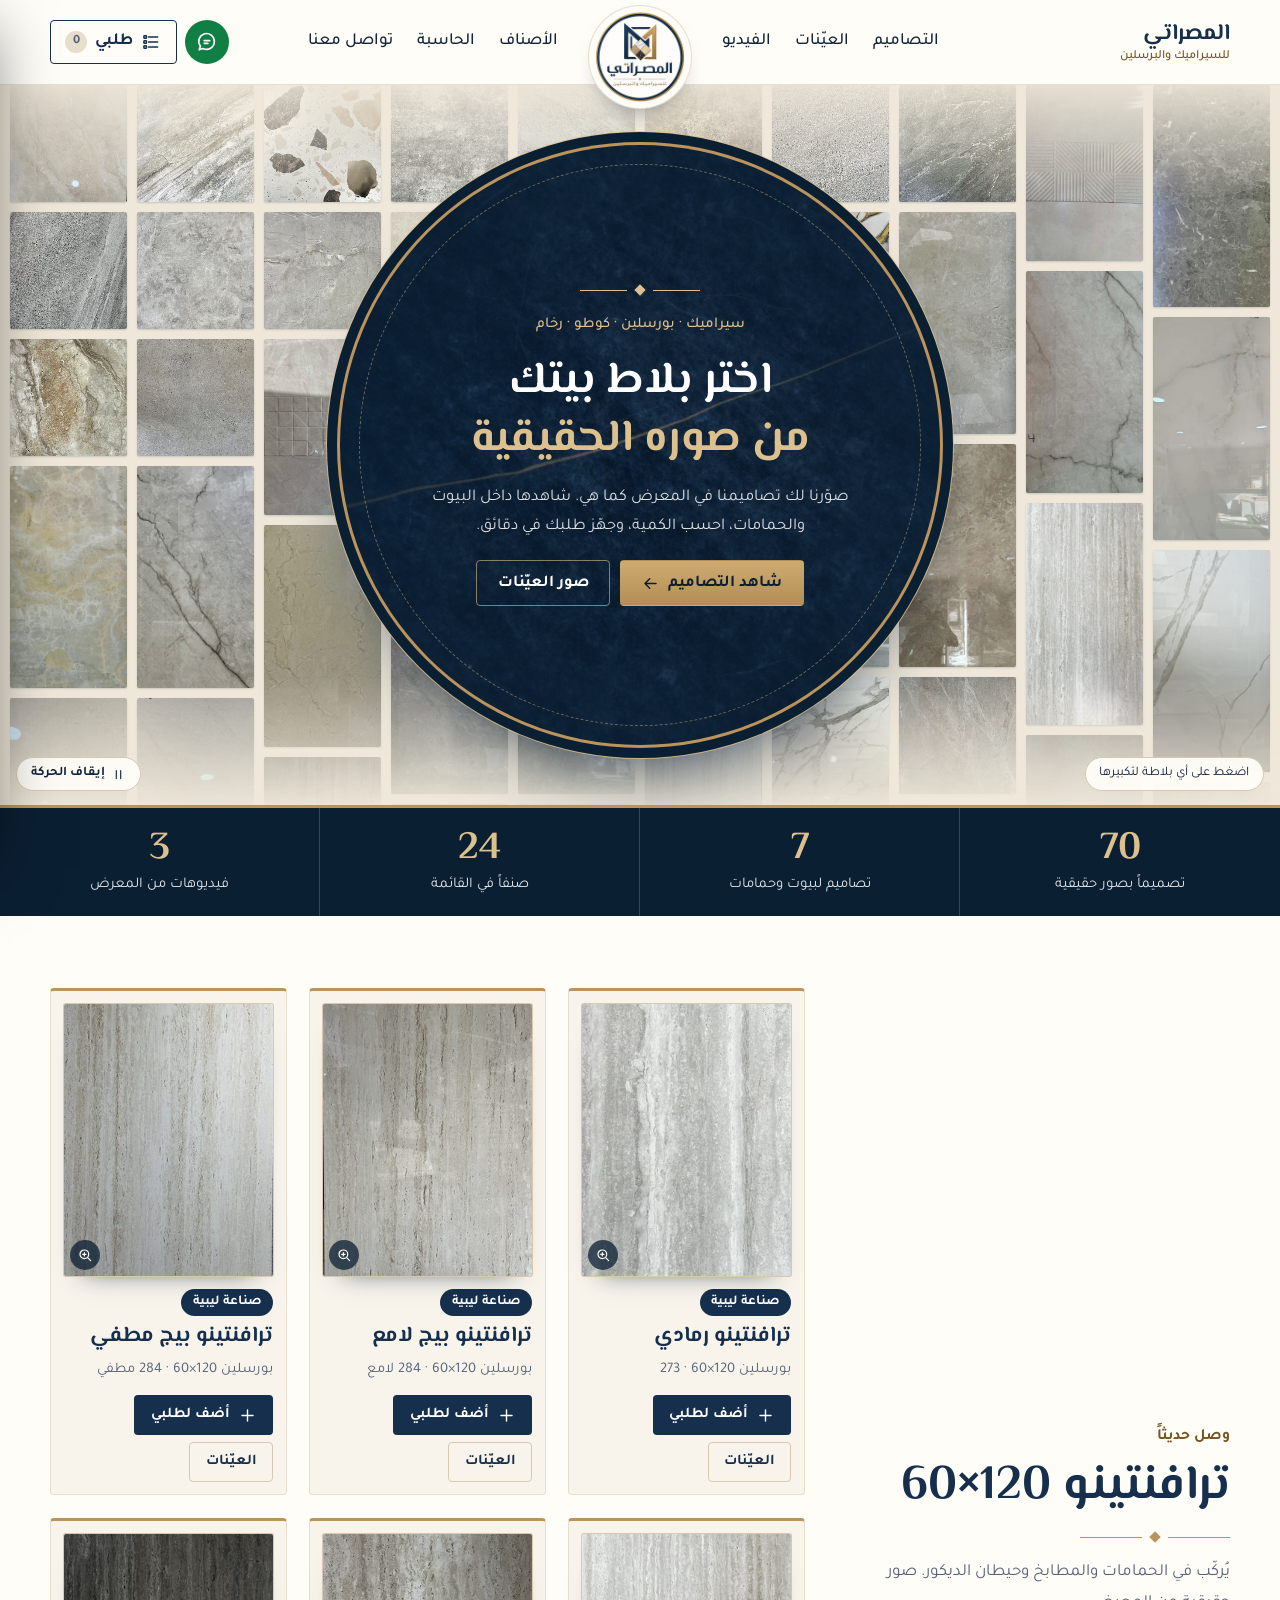
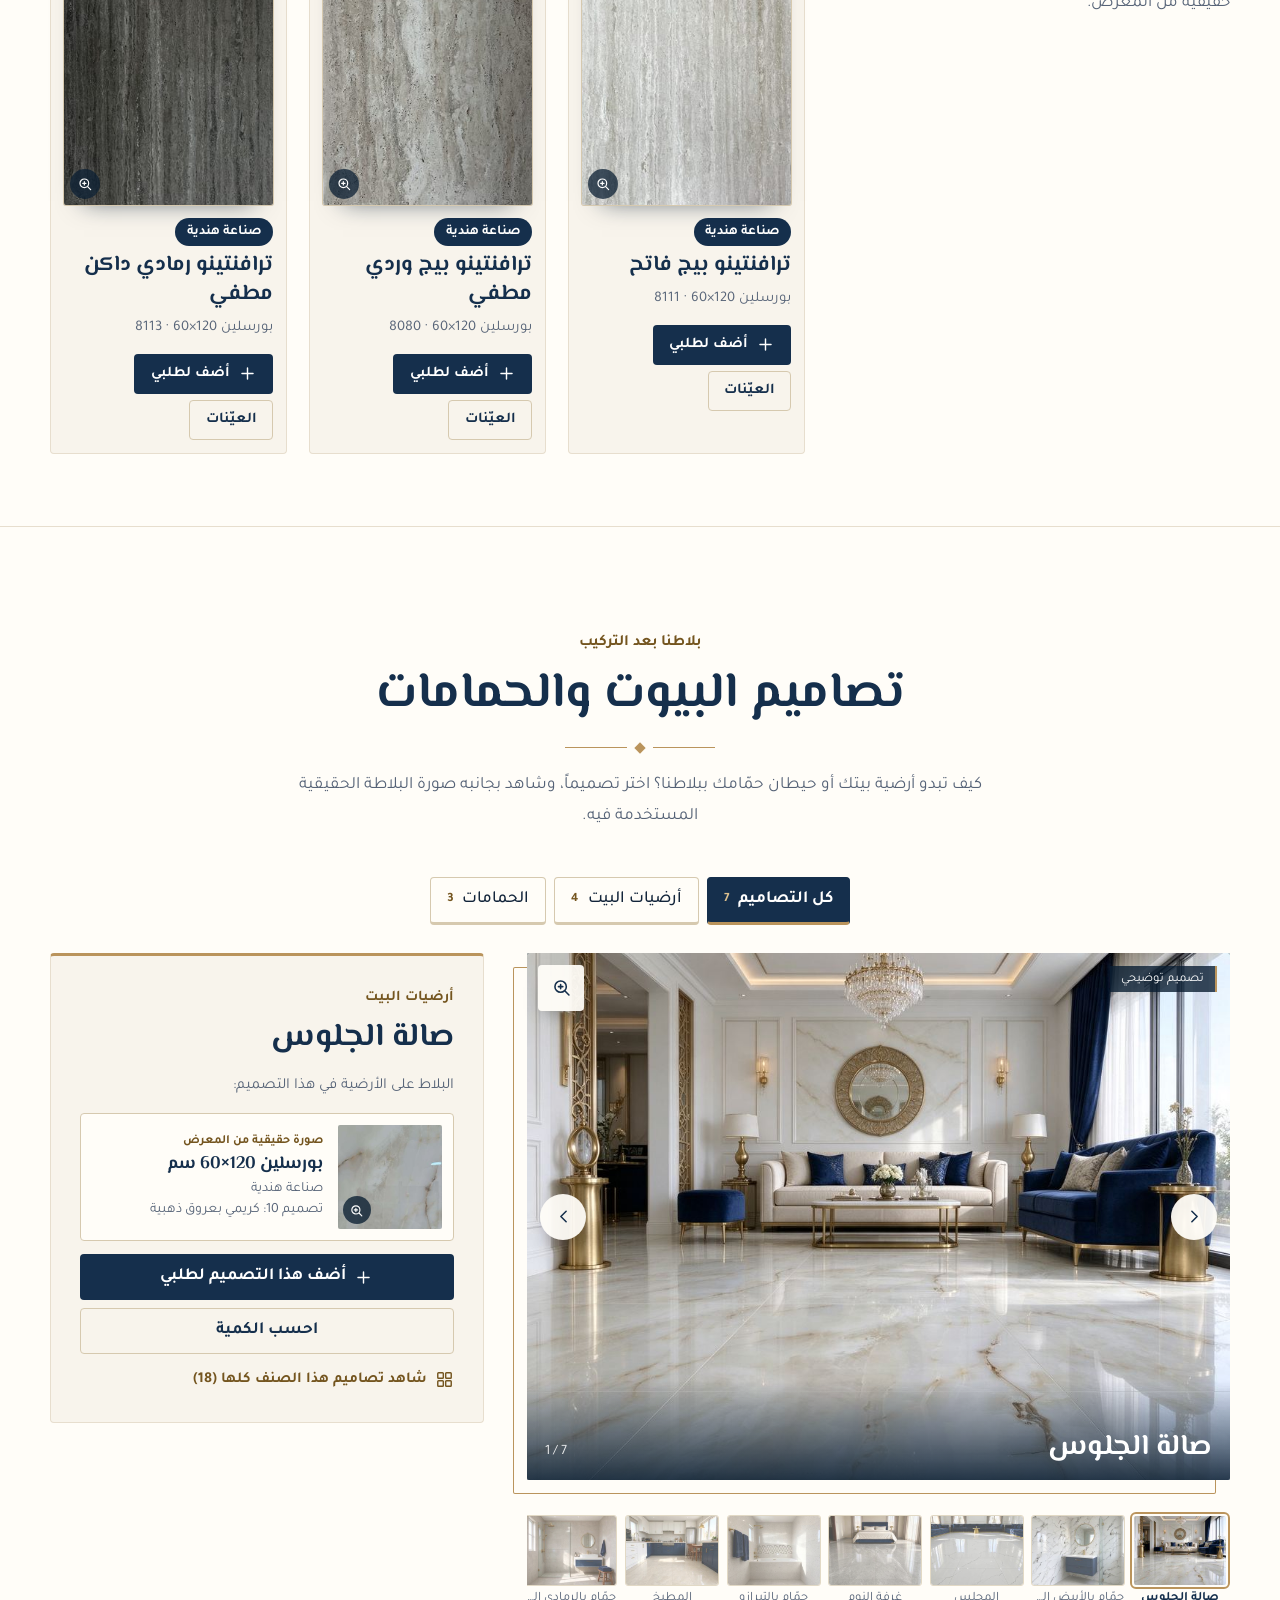
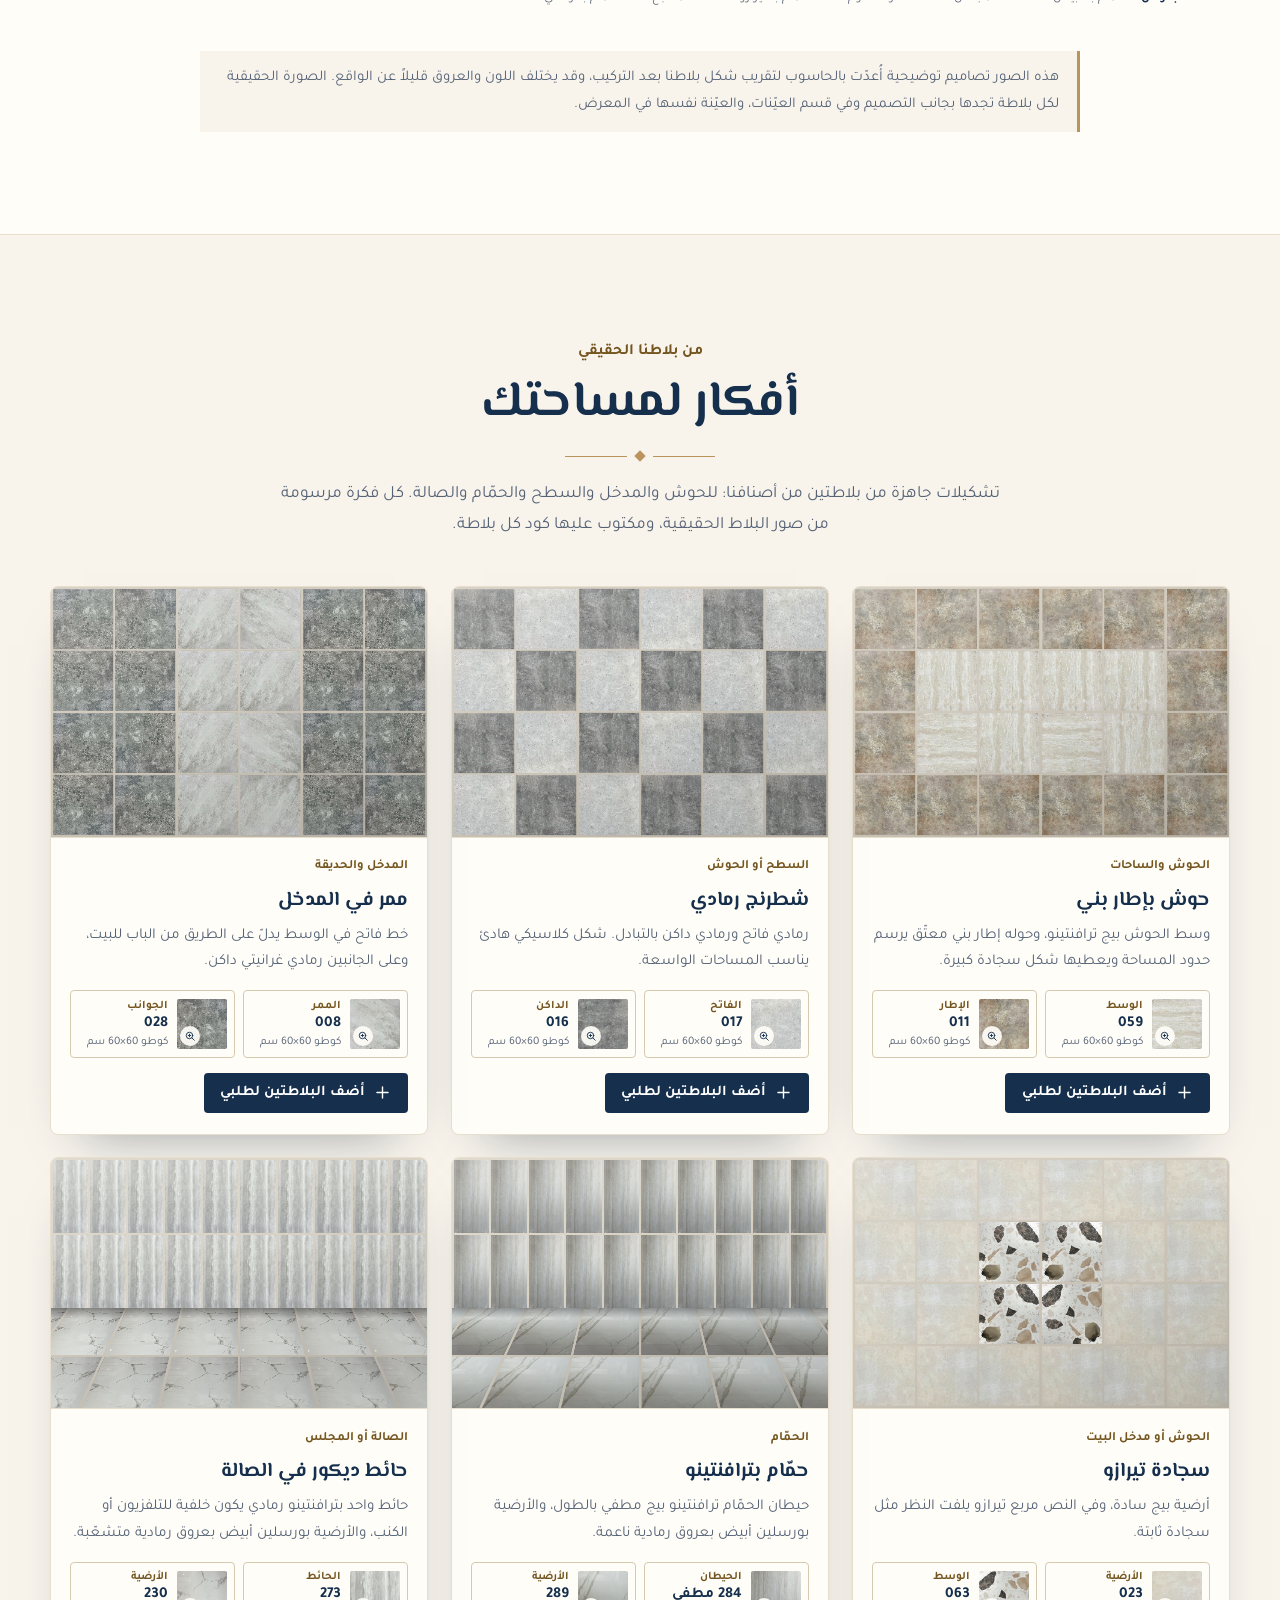
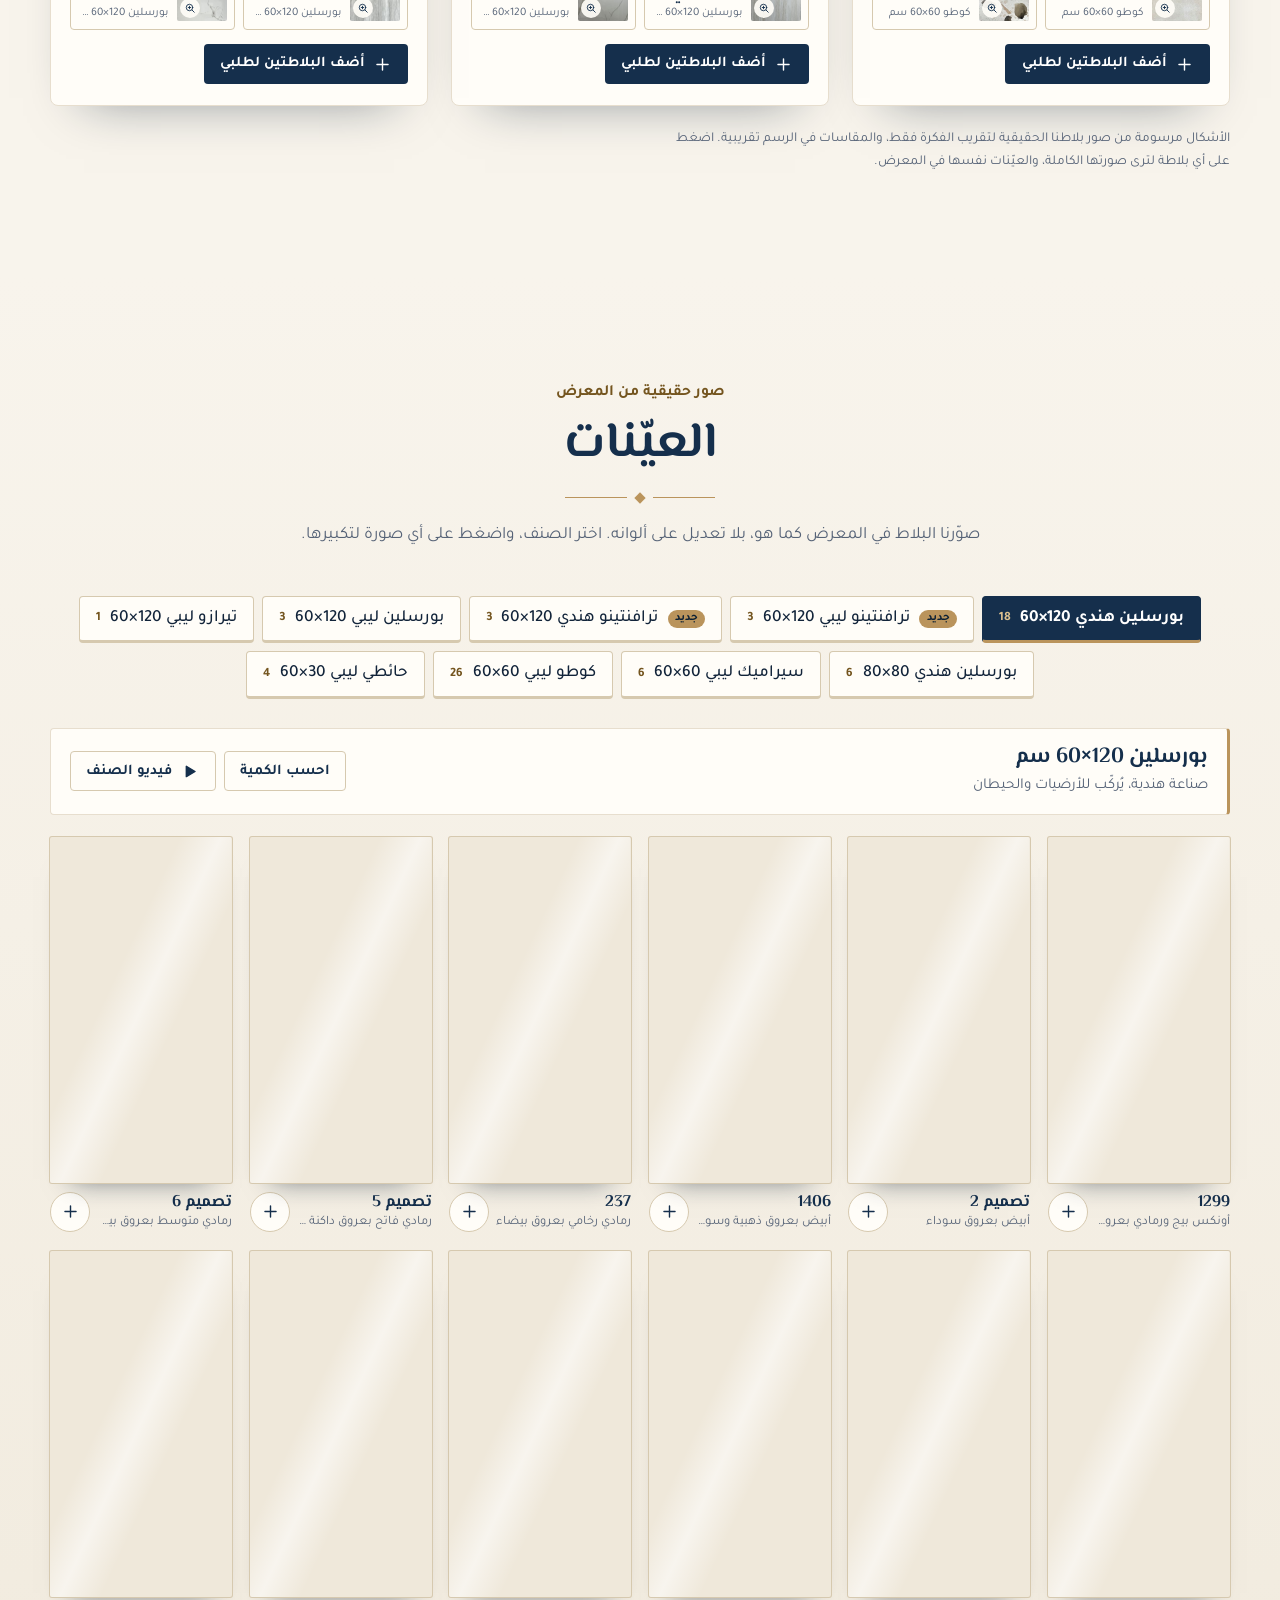
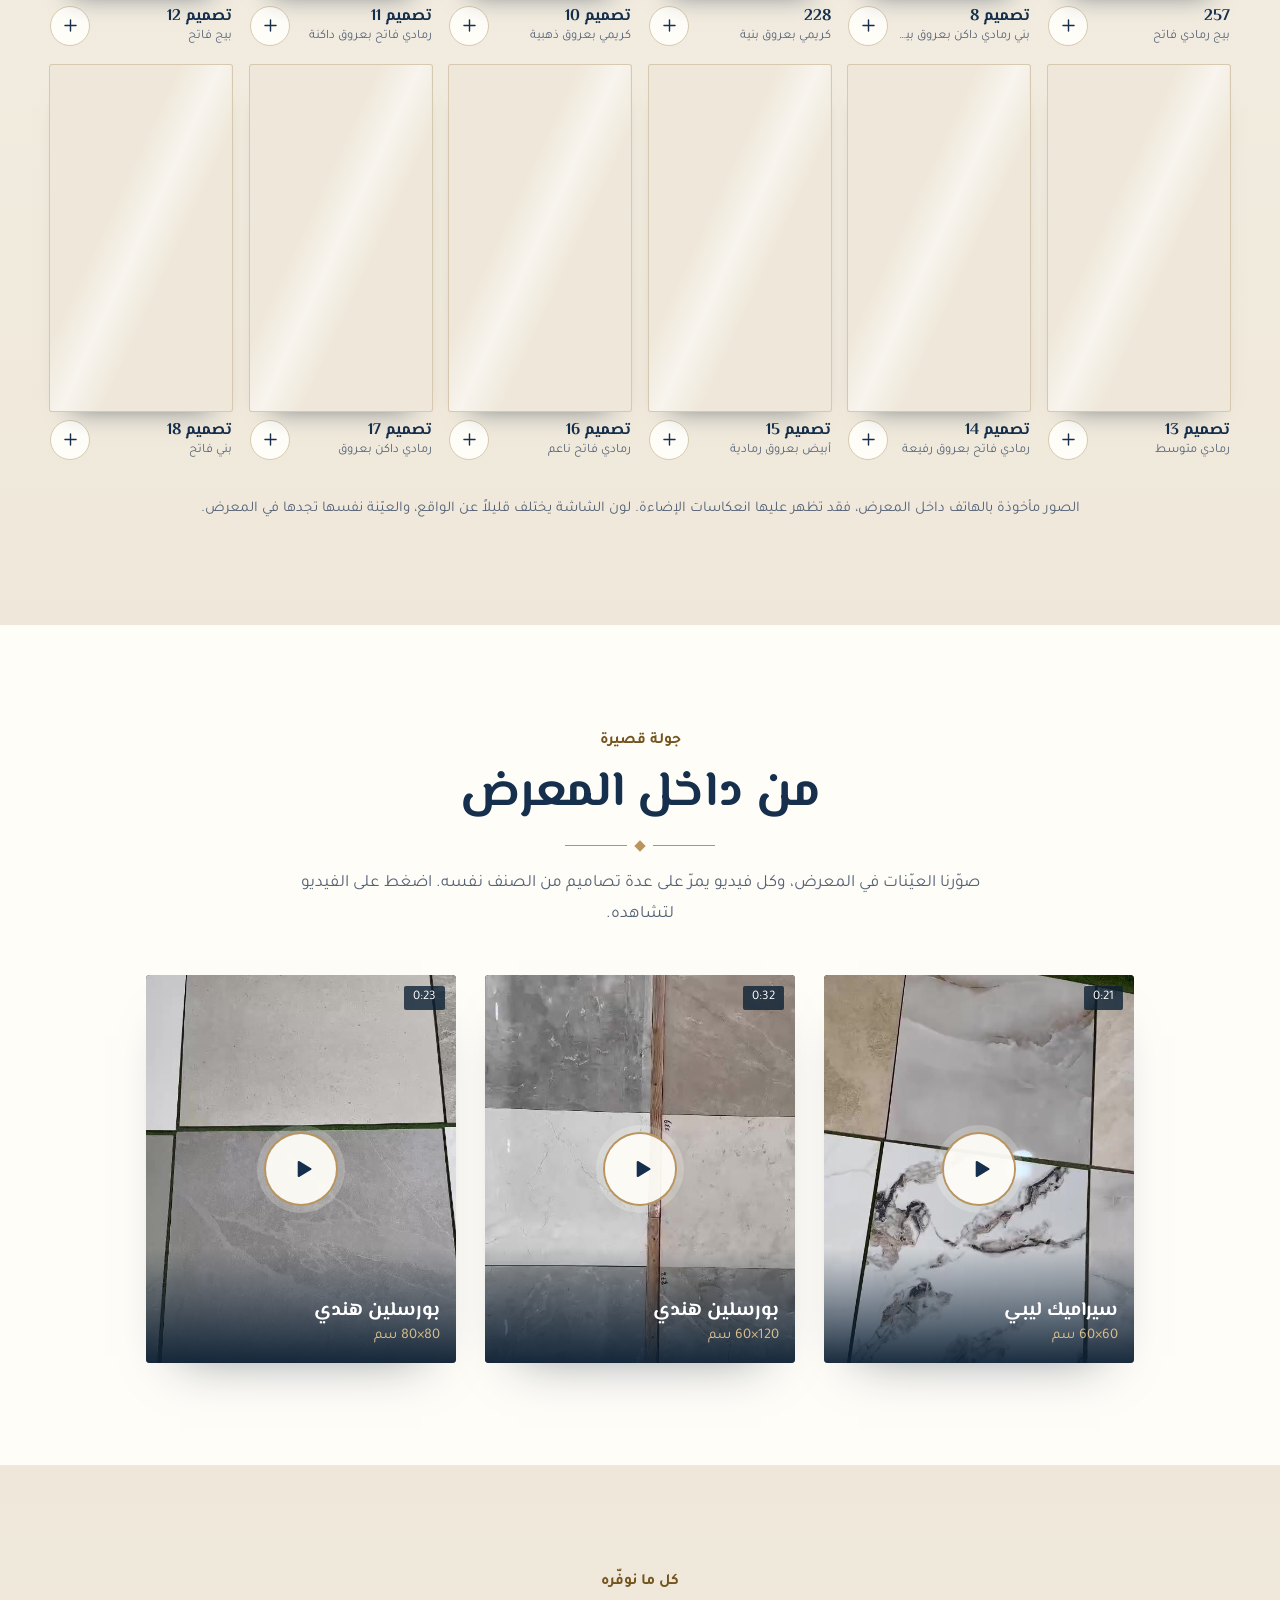
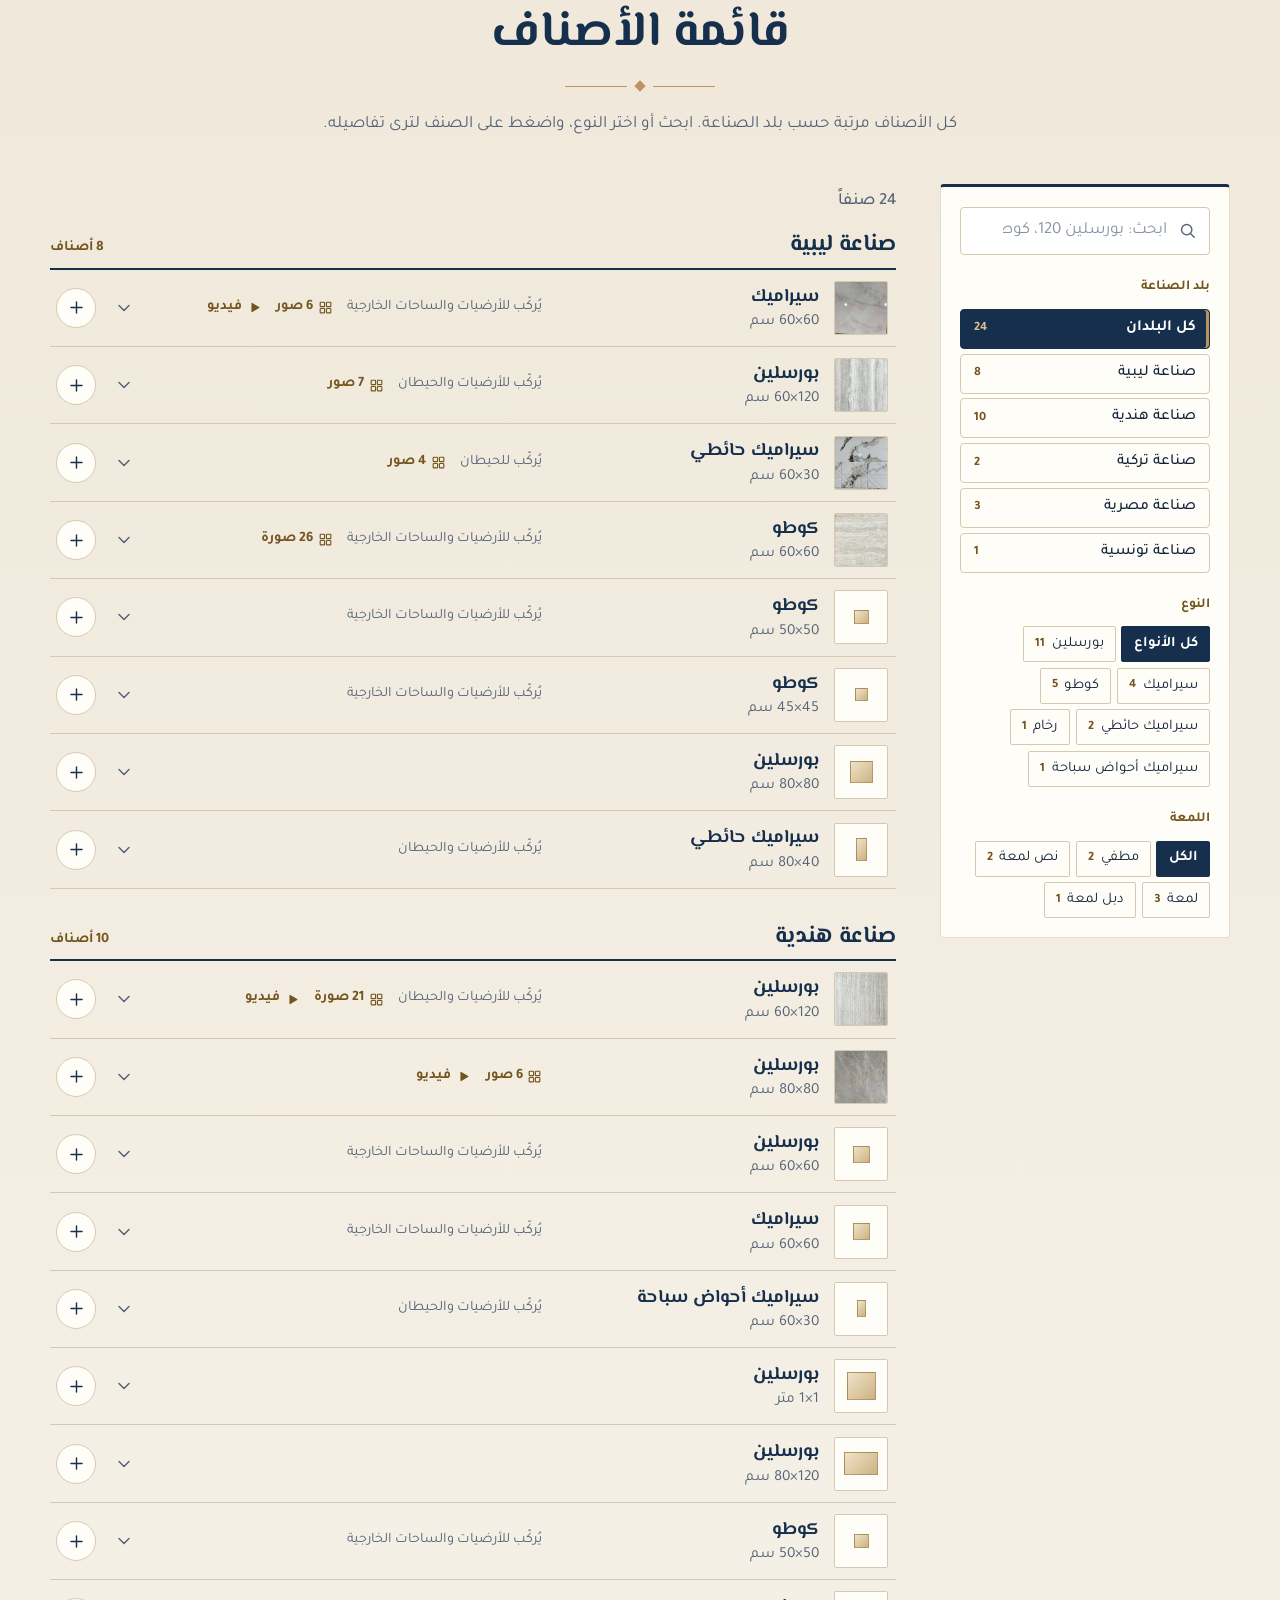
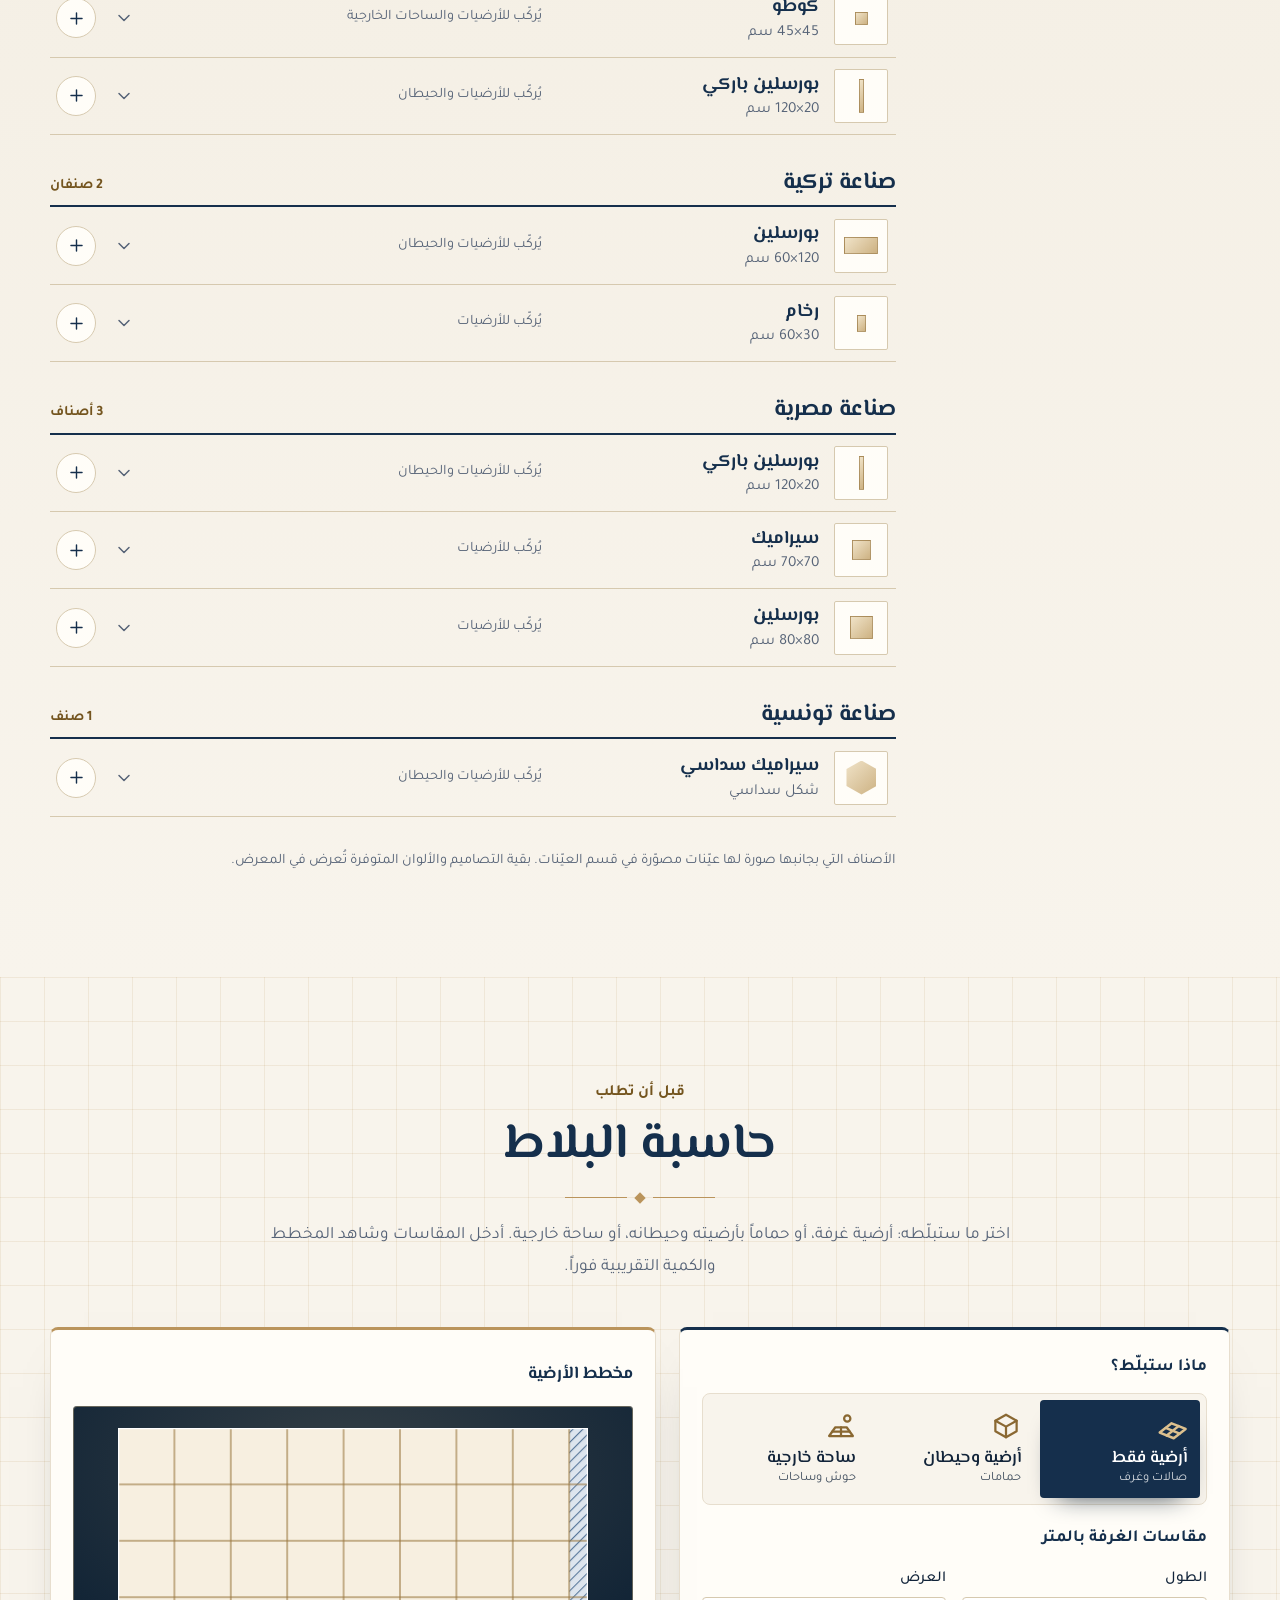
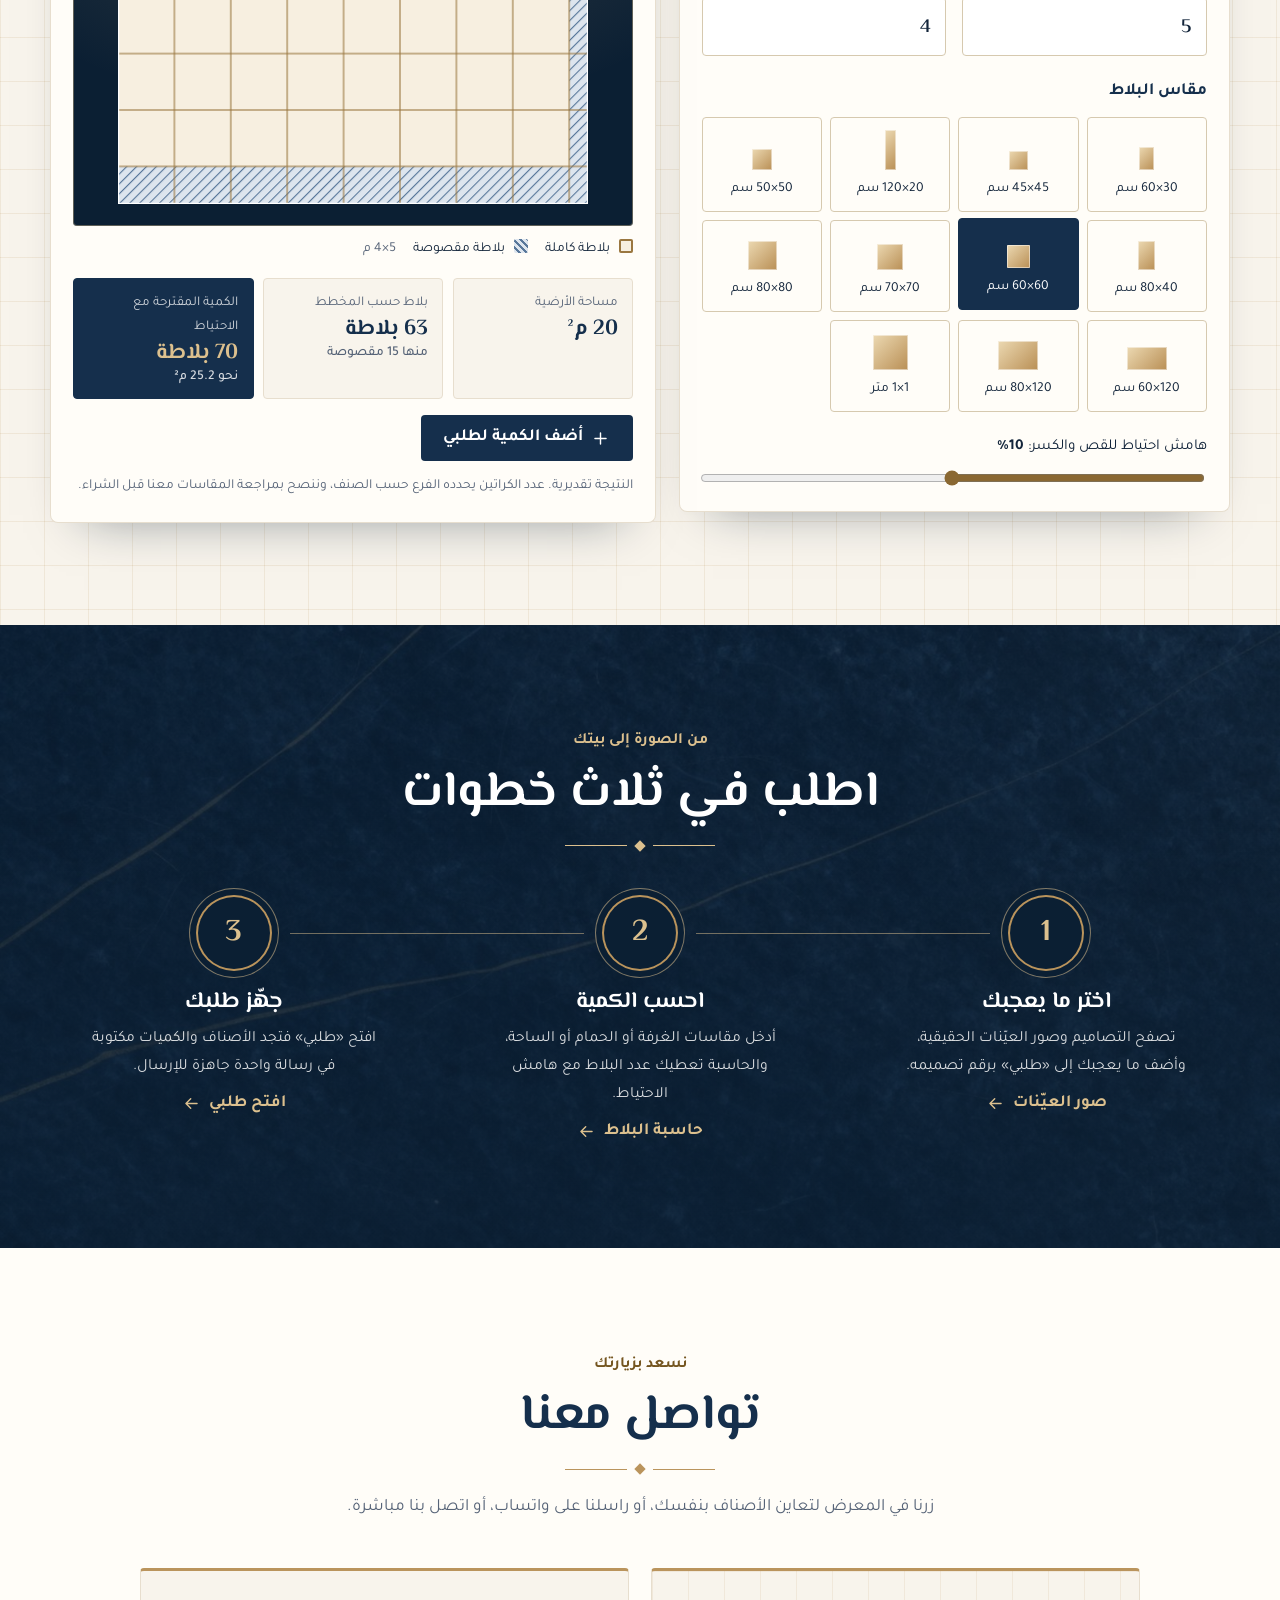
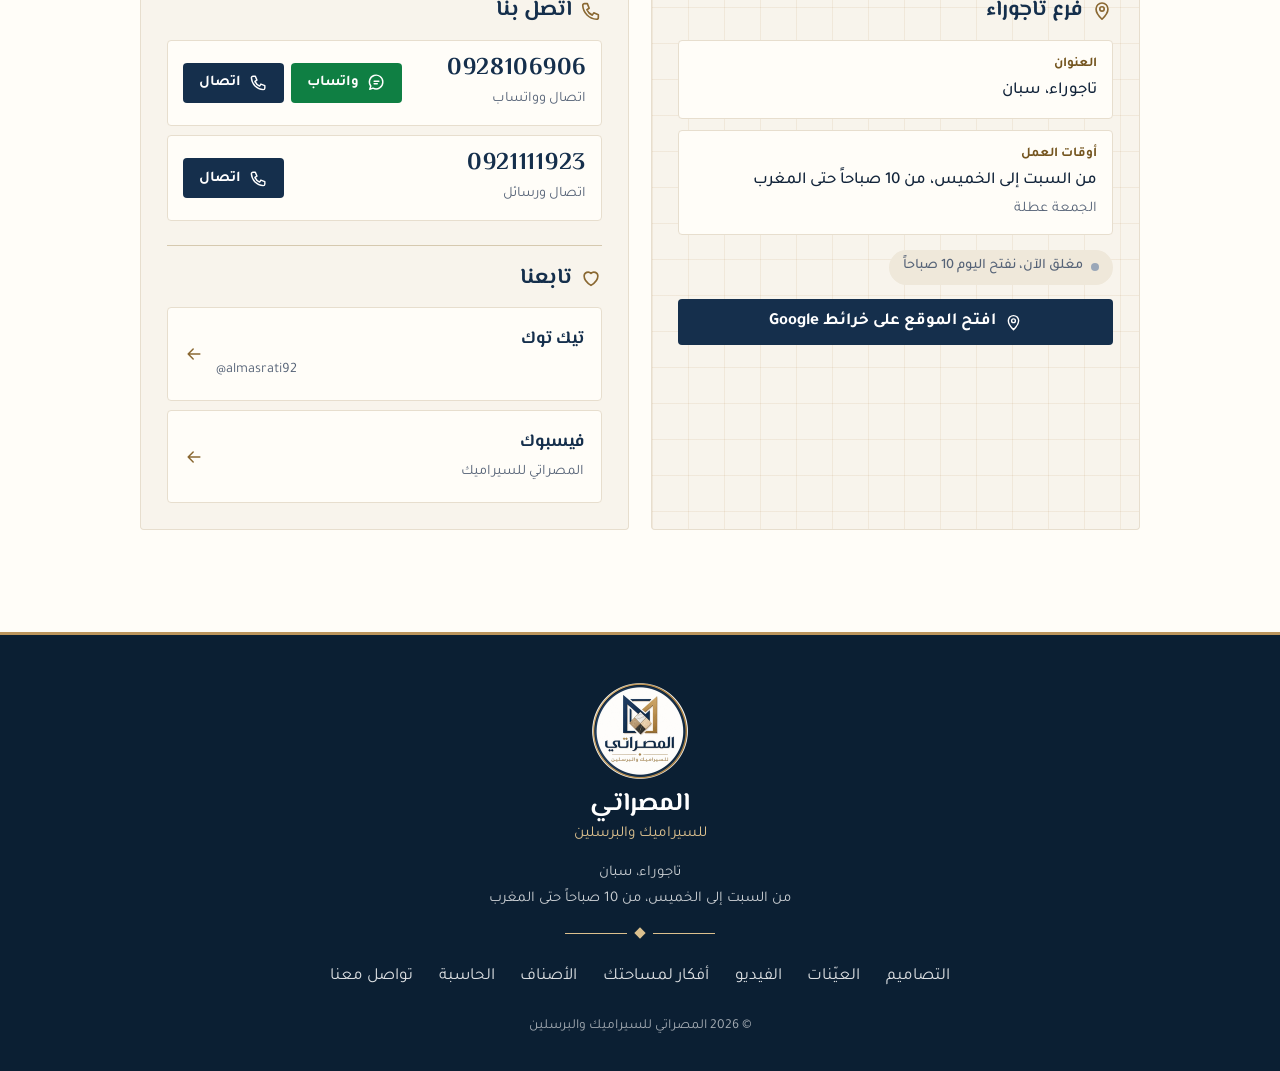
==== commit 67558a10: "Add clear Indian porcelain 120x60 photos with codes Co-Authored-By: Claude Opus 5.5 <noreply@anthrop" ====
--- a/index.html
+++ b/index.html
@@ -24,9 +24,9 @@
 <link rel="preload" as="image" href="assets/bg-navy.jpg">
 <link rel="stylesheet" href="styles.css?v=9e9d59895f">
 <script type="application/ld+json">{"@context":"https://schema.org","@type":"HomeGoodsStore","name":"المصراتي للسيراميك والبرسلين","url":"https://almesrati.github.io/","logo":"https://almesrati.github.io/icon-512.png","image":"https://almesrati.github.io/og.jpg","description":"المصراتي للسيراميك والبرسلين: سيراميك وبورسلين وكوطو ورخام من الصناعة الليبية والهندية والتركية والمصرية والتونسية. شاهد تصاميم البيوت والحمامات وصور العيّنات الحقيقية من المعرض، احسب كمية البلاط، وجهّز طلبك.","sameAs":["https://www.tiktok.com/@almasrati92","https://www.facebook.com/share/1Tz4UJCwQS/"],"telephone":["+218928106906","+218921111923"],"address":{"@type":"PostalAddress","streetAddress":"تاجوراء، سبان","addressCountry":"LY"},"hasMap":"https://maps.app.goo.gl/TtLsjuZT7ZqKaPyy9"}</script>
-<script type="module" src="app.js?v=8d68fd0e44"></script>
+<script type="module" src="app.js?v=e8d7ebfc9d"></script>
 </head>
 <body>
-<div id="root"><link rel="preload" as="image" href="brand/logo-192.png"/><link rel="preload" as="image" imageSrcSet="designs/p120-04-w.jpg 200w, designs/p120-04-t.jpg 280w" imageSizes="(max-width: 639px) 24vw, (max-width: 959px) 16vw, (max-width: 1279px) 12vw, 10vw"/><link rel="preload" as="image" imageSrcSet="designs/ly120-03-w.jpg 200w, designs/ly120-03-t.jpg 280w" imageSizes="(max-width: 639px) 24vw, (max-width: 959px) 16vw, (max-width: 1279px) 12vw, 10vw"/><link rel="preload" as="image" imageSrcSet="designs/p80-04-w.jpg 200w, designs/p80-04-t.jpg 360w" imageSizes="(max-width: 639px) 24vw, (max-width: 959px) 16vw, (max-width: 1279px) 12vw, 10vw"/><link rel="preload" as="image" imageSrcSet="designs/lk60-03-w.jpg 200w, designs/lk60-03-t.jpg 360w" imageSizes="(max-width: 639px) 24vw, (max-width: 959px) 16vw, (max-width: 1279px) 12vw, 10vw"/><link rel="preload" as="image" imageSrcSet="designs/lk60-14-w.jpg 200w, designs/lk60-14-t.jpg 360w" imageSizes="(max-width: 639px) 24vw, (max-width: 959px) 16vw, (max-width: 1279px) 12vw, 10vw"/><link rel="preload" as="image" imageSrcSet="designs/lk60-25-w.jpg 200w, designs/lk60-25-t.jpg 360w" imageSizes="(max-width: 639px) 24vw, (max-width: 959px) 16vw, (max-width: 1279px) 12vw, 10vw"/><link rel="preload" as="image" imageSrcSet="designs/p120-06-w.jpg 200w, designs/p120-06-t.jpg 280w" imageSizes="(max-width: 639px) 24vw, (max-width: 959px) 16vw, (max-width: 1279px) 12vw, 10vw"/><link rel="preload" as="image" imageSrcSet="designs/in120t-02-w.jpg 200w, designs/in120t-02-t.jpg 280w" imageSizes="(max-width: 639px) 24vw, (max-width: 959px) 16vw, (max-width: 1279px) 12vw, 10vw"/><link rel="preload" as="image" imageSrcSet="designs/p80-06-w.jpg 200w, designs/p80-06-t.jpg 360w" imageSizes="(max-width: 639px) 24vw, (max-width: 959px) 16vw, (max-width: 1279px) 12vw, 10vw"/><link rel="preload" as="image" imageSrcSet="designs/lk60-05-w.jpg 200w, designs/lk60-05-t.jpg 360w" imageSizes="(max-width: 639px) 24vw, (max-width: 959px) 16vw, (max-width: 1279px) 12vw, 10vw"/><link rel="preload" as="image" imageSrcSet="designs/lk60-16-w.jpg 200w, designs/lk60-16-t.jpg 360w" imageSizes="(max-width: 639px) 24vw, (max-width: 959px) 16vw, (max-width: 1279px) 12vw, 10vw"/><link rel="preload" as="image" imageSrcSet="designs/w30-01-w.jpg 200w, designs/w30-01-t.jpg 320w" imageSizes="(max-width: 639px) 24vw, (max-width: 959px) 16vw, (max-width: 1279px) 12vw, 10vw"/><link rel="preload" as="image" imageSrcSet="designs/p120-08-w.jpg 200w, designs/p120-08-t.jpg 280w" imageSizes="(max-width: 639px) 24vw, (max-width: 959px) 16vw, (max-width: 1279px) 12vw, 10vw"/><link rel="preload" as="image" imageSrcSet="designs/ly120m-01-w.jpg 200w, designs/ly120m-01-t.jpg 280w" imageSizes="(max-width: 639px) 24vw, (max-width: 959px) 16vw, (max-width: 1279px) 12vw, 10vw"/><link rel="preload" as="image" imageSrcSet="designs/c60-02-w.jpg 200w, designs/c60-02-t.jpg 360w" imageSizes="(max-width: 639px) 24vw, (max-width: 959px) 16vw, (max-width: 1279px) 12vw, 10vw"/><link rel="preload" as="image" imageSrcSet="designs/lk60-07-w.jpg 200w, designs/lk60-07-t.jpg 360w" imageSizes="(max-width: 639px) 24vw, (max-width: 959px) 16vw, (max-width: 1279px) 12vw, 10vw"/><link rel="preload" as="image" imageSrcSet="designs/lk60-18-w.jpg 200w, designs/lk60-18-t.jpg 360w" imageSizes="(max-width: 639px) 24vw, (max-width: 959px) 16vw, (max-width: 1279px) 12vw, 10vw"/><link rel="preload" as="image" imageSrcSet="designs/w30-03-w.jpg 200w, designs/w30-03-t.jpg 320w" imageSizes="(max-width: 639px) 24vw, (max-width: 959px) 16vw, (max-width: 1279px) 12vw, 10vw"/><link rel="preload" as="image" imageSrcSet="designs/p120-10-w.jpg 200w, designs/p120-10-t.jpg 280w" imageSizes="(max-width: 639px) 24vw, (max-width: 959px) 16vw, (max-width: 1279px) 12vw, 10vw"/><link rel="preload" as="image" imageSrcSet="designs/ly120m-03-w.jpg 200w, designs/ly120m-03-t.jpg 280w" imageSizes="(max-width: 639px) 24vw, (max-width: 959px) 16vw, (max-width: 1279px) 12vw, 10vw"/><link rel="preload" as="image" imageSrcSet="designs/c60-04-w.jpg 200w, designs/c60-04-t.jpg 360w" imageSizes="(max-width: 639px) 24vw, (max-width: 959px) 16vw, (max-width: 1279px) 12vw, 10vw"/><link rel="preload" as="image" imageSrcSet="designs/lk60-09-w.jpg 200w, designs/lk60-09-t.jpg 360w" imageSizes="(max-width: 639px) 24vw, (max-width: 959px) 16vw, (max-width: 1279px) 12vw, 10vw"/><link rel="preload" as="image" imageSrcSet="designs/lk60-20-w.jpg 200w, designs/lk60-20-t.jpg 360w" imageSizes="(max-width: 639px) 24vw, (max-width: 959px) 16vw, (max-width: 1279px) 12vw, 10vw"/><link rel="preload" as="image" imageSrcSet="designs/p120-01-w.jpg 200w, designs/p120-01-t.jpg 280w" imageSizes="(max-width: 639px) 24vw, (max-width: 959px) 16vw, (max-width: 1279px) 12vw, 10vw"/><link rel="preload" as="image" imageSrcSet="designs/p120-12-w.jpg 200w, designs/p120-12-t.jpg 280w" imageSizes="(max-width: 639px) 24vw, (max-width: 959px) 16vw, (max-width: 1279px) 12vw, 10vw"/><link rel="preload" as="image" imageSrcSet="designs/p80-01-w.jpg 200w, designs/p80-01-t.jpg 360w" imageSizes="(max-width: 639px) 24vw, (max-width: 959px) 16vw, (max-width: 1279px) 12vw, 10vw"/><link rel="preload" as="image" imageSrcSet="designs/c60-06-w.jpg 200w, designs/c60-06-t.jpg 360w" imageSizes="(max-width: 639px) 24vw, (max-width: 959px) 16vw, (max-width: 1279px) 12vw, 10vw"/><link rel="preload" as="image" imageSrcSet="designs/lk60-11-w.jpg 200w, designs/lk60-11-t.jpg 360w" imageSizes="(max-width: 639px) 24vw, (max-width: 959px) 16vw, (max-width: 1279px) 12vw, 10vw"/><link rel="preload" as="image" imageSrcSet="designs/lk60-22-w.jpg 200w, designs/lk60-22-t.jpg 360w" imageSizes="(max-width: 639px) 24vw, (max-width: 959px) 16vw, (max-width: 1279px) 12vw, 10vw"/><link rel="preload" as="image" imageSrcSet="designs/p120-03-w.jpg 200w, designs/p120-03-t.jpg 280w" imageSizes="(max-width: 639px) 24vw, (max-width: 959px) 16vw, (max-width: 1279px) 12vw, 10vw"/><link rel="preload" as="image" imageSrcSet="designs/ly120-02-w.jpg 200w, designs/ly120-02-t.jpg 280w" imageSizes="(max-width: 639px) 24vw, (max-width: 959px) 16vw, (max-width: 1279px) 12vw, 10vw"/><link rel="preload" as="image" imageSrcSet="designs/p80-03-w.jpg 200w, designs/p80-03-t.jpg 360w" imageSizes="(max-width: 639px) 24vw, (max-width: 959px) 16vw, (max-width: 1279px) 12vw, 10vw"/><link rel="preload" as="image" imageSrcSet="designs/lk60-02-w.jpg 200w, designs/lk60-02-t.jpg 360w" imageSizes="(max-width: 639px) 24vw, (max-width: 959px) 16vw, (max-width: 1279px) 12vw, 10vw"/><link rel="preload" as="image" imageSrcSet="designs/lk60-13-w.jpg 200w, designs/lk60-13-t.jpg 360w" imageSizes="(max-width: 639px) 24vw, (max-width: 959px) 16vw, (max-width: 1279px) 12vw, 10vw"/><link rel="preload" as="image" imageSrcSet="designs/lk60-24-w.jpg 200w, designs/lk60-24-t.jpg 360w" imageSizes="(max-width: 639px) 24vw, (max-width: 959px) 16vw, (max-width: 1279px) 12vw, 10vw"/><link rel="preload" as="image" imageSrcSet="designs/p120-05-w.jpg 200w, designs/p120-05-t.jpg 280w" imageSizes="(max-width: 639px) 24vw, (max-width: 959px) 16vw, (max-width: 1279px) 12vw, 10vw"/><link rel="preload" as="image" imageSrcSet="designs/in120t-01-w.jpg 200w, designs/in120t-01-t.jpg 280w" imageSizes="(max-width: 639px) 24vw, (max-width: 959px) 16vw, (max-width: 1279px) 12vw, 10vw"/><link rel="preload" as="image" imageSrcSet="designs/p80-05-w.jpg 200w, designs/p80-05-t.jpg 360w" imageSizes="(max-width: 639px) 24vw, (max-width: 959px) 16vw, (max-width: 1279px) 12vw, 10vw"/><link rel="preload" as="image" imageSrcSet="designs/lk60-04-w.jpg 200w, designs/lk60-04-t.jpg 360w" imageSizes="(max-width: 639px) 24vw, (max-width: 959px) 16vw, (max-width: 1279px) 12vw, 10vw"/><link rel="preload" as="image" imageSrcSet="designs/lk60-15-w.jpg 200w, designs/lk60-15-t.jpg 360w" imageSizes="(max-width: 639px) 24vw, (max-width: 959px) 16vw, (max-width: 1279px) 12vw, 10vw"/><link rel="preload" as="image" imageSrcSet="designs/lk60-26-w.jpg 200w, designs/lk60-26-t.jpg 360w" imageSizes="(max-width: 639px) 24vw, (max-width: 959px) 16vw, (max-width: 1279px) 12vw, 10vw"/><link rel="preload" as="image" imageSrcSet="designs/p120-07-w.jpg 200w, designs/p120-07-t.jpg 280w" imageSizes="(max-width: 639px) 24vw, (max-width: 959px) 16vw, (max-width: 1279px) 12vw, 10vw"/><link rel="preload" as="image" imageSrcSet="designs/in120t-03-w.jpg 200w, designs/in120t-03-t.jpg 280w" imageSizes="(max-width: 639px) 24vw, (max-width: 959px) 16vw, (max-width: 1279px) 12vw, 10vw"/><link rel="preload" as="image" imageSrcSet="designs/c60-01-w.jpg 200w, designs/c60-01-t.jpg 360w" imageSizes="(max-width: 639px) 24vw, (max-width: 959px) 16vw, (max-width: 1279px) 12vw, 10vw"/><link rel="preload" as="image" imageSrcSet="designs/lk60-06-w.jpg 200w, designs/lk60-06-t.jpg 360w" imageSizes="(max-width: 639px) 24vw, (max-width: 959px) 16vw, (max-width: 1279px) 12vw, 10vw"/><link rel="preload" as="image" imageSrcSet="designs/lk60-17-w.jpg 200w, designs/lk60-17-t.jpg 360w" imageSizes="(max-width: 639px) 24vw, (max-width: 959px) 16vw, (max-width: 1279px) 12vw, 10vw"/><link rel="preload" as="image" imageSrcSet="designs/w30-02-w.jpg 200w, designs/w30-02-t.jpg 320w" imageSizes="(max-width: 639px) 24vw, (max-width: 959px) 16vw, (max-width: 1279px) 12vw, 10vw"/><link rel="preload" as="image" imageSrcSet="designs/p120-09-w.jpg 200w, designs/p120-09-t.jpg 280w" imageSizes="(max-width: 639px) 24vw, (max-width: 959px) 16vw, (max-width: 1279px) 12vw, 10vw"/><link rel="preload" as="image" imageSrcSet="designs/ly120m-02-w.jpg 200w, designs/ly120m-02-t.jpg 280w" imageSizes="(max-width: 639px) 24vw, (max-width: 959px) 16vw, (max-width: 1279px) 12vw, 10vw"/><link rel="preload" as="image" imageSrcSet="designs/c60-03-w.jpg 200w, designs/c60-03-t.jpg 360w" imageSizes="(max-width: 639px) 24vw, (max-width: 959px) 16vw, (max-width: 1279px) 12vw, 10vw"/><link rel="preload" as="image" imageSrcSet="designs/lk60-08-w.jpg 200w, designs/lk60-08-t.jpg 360w" imageSizes="(max-width: 639px) 24vw, (max-width: 959px) 16vw, (max-width: 1279px) 12vw, 10vw"/><link rel="preload" as="image" imageSrcSet="designs/lk60-19-w.jpg 200w, designs/lk60-19-t.jpg 360w" imageSizes="(max-width: 639px) 24vw, (max-width: 959px) 16vw, (max-width: 1279px) 12vw, 10vw"/><link rel="preload" as="image" imageSrcSet="designs/w30-04-w.jpg 200w, designs/w30-04-t.jpg 320w" imageSizes="(max-width: 639px) 24vw, (max-width: 959px) 16vw, (max-width: 1279px) 12vw, 10vw"/><link rel="preload" as="image" imageSrcSet="designs/p120-11-w.jpg 200w, designs/p120-11-t.jpg 280w" imageSizes="(max-width: 639px) 24vw, (max-width: 959px) 16vw, (max-width: 1279px) 12vw, 10vw"/><link rel="preload" as="image" imageSrcSet="designs/ly120tz-01-w.jpg 200w, designs/ly120tz-01-t.jpg 280w" imageSizes="(max-width: 639px) 24vw, (max-width: 959px) 16vw, (max-width: 1279px) 12vw, 10vw"/><link rel="preload" as="image" imageSrcSet="designs/c60-05-w.jpg 200w, designs/c60-05-t.jpg 360w" imageSizes="(max-width: 639px) 24vw, (max-width: 959px) 16vw, (max-width: 1279px) 12vw, 10vw"/><link rel="preload" as="image" imageSrcSet="designs/lk60-10-w.jpg 200w, designs/lk60-10-t.jpg 360w" imageSizes="(max-width: 639px) 24vw, (max-width: 959px) 16vw, (max-width: 1279px) 12vw, 10vw"/><link rel="preload" as="image" imageSrcSet="designs/lk60-21-w.jpg 200w, designs/lk60-21-t.jpg 360w" imageSizes="(max-width: 639px) 24vw, (max-width: 959px) 16vw, (max-width: 1279px) 12vw, 10vw"/><link rel="preload" as="image" imageSrcSet="designs/p120-02-w.jpg 200w, designs/p120-02-t.jpg 280w" imageSizes="(max-width: 639px) 24vw, (max-width: 959px) 16vw, (max-width: 1279px) 12vw, 10vw"/><link rel="preload" as="image" imageSrcSet="designs/ly120-01-w.jpg 200w, designs/ly120-01-t.jpg 280w" imageSizes="(max-width: 639px) 24vw, (max-width: 959px) 16vw, (max-width: 1279px) 12vw, 10vw"/><div class="site"><a href="#looks" class="skip">تخطَّ إلى التصاميم</a><header class="hd "><div class="wrap hd-in"><div class="hd-side hd-side-a"><a href="#top" class="hd-word" aria-label="المصراتي للسيراميك والبرسلين: أعلى الصفحة"><strong>المصراتي</strong><span>للسيراميك والبرسلين</span></a><nav class="hd-nav" aria-label="أقسام الموقع"><a href="#looks">التصاميم</a><a href="#samples">العيّنات</a><a href="#videos">الفيديو</a></nav></div><a href="#top" class="hd-logo" aria-label="المصراتي للسيراميك والبرسلين: أعلى الصفحة"><img src="brand/logo-192.png" alt="" width="192" height="192"/></a><div class="hd-side hd-side-b"><nav class="hd-nav" aria-label="أدوات الموقع"><a href="#catalog">الأصناف</a><a href="#calculator">الحاسبة</a><a href="#contact">تواصل معنا</a></nav><div class="hd-acts"><a class="hd-wa" href="https://wa.me/218928106906?text=%D9%85%D8%B1%D8%AD%D8%A8%D8%A7%D9%8B%D8%8C%20%D8%A3%D8%B3%D8%AA%D9%81%D8%B3%D8%B1%20%D8%B9%D9%86%20%D8%A3%D8%B5%D9%86%D8%A7%D9%81%20%D8%A7%D9%84%D9%85%D8%B5%D8%B1%D8%A7%D8%AA%D9%8A%20%D9%84%D9%84%D8%B3%D9%8A%D8%B1%D8%A7%D9%85%D9%8A%D9%83%20%D9%88%D8%A7%D9%84%D8%A8%D8%B1%D8%B3%D9%84%D9%8A%D9%86" target="_blank" rel="noopener noreferrer" aria-label="راسلنا على واتساب: 0928106906"><svg width="24" height="24" viewBox="0 0 24 24" fill="none" stroke="currentColor" stroke-width="1.8" stroke-linecap="round" stroke-linejoin="round" aria-hidden="true"><path d="M20 11.5a8.5 8.5 0 0 1-12.4 7.6L3.5 20.5l1.3-4A8.5 8.5 0 1 1 20 11.5z"></path><path d="M9 10.5h6M9 13.5h4"></path></svg></a><button type="button" class="hd-req" aria-label="طلبي، 0 عناصر"><svg width="24" height="24" viewBox="0 0 24 24" fill="none" stroke="currentColor" stroke-width="1.8" stroke-linecap="round" stroke-linejoin="round" aria-hidden="true"><path d="M9 6h11M9 12h11M9 18h11"></path><rect x="3.5" y="4.5" width="3" height="3" rx=".6"></rect><rect x="3.5" y="10.5" width="3" height="3" rx=".6"></rect><rect x="3.5" y="16.5" width="3" height="3" rx=".6"></rect></svg><span class="hd-req-label">طلبي</span><span class="badge ">0</span></button></div></div></div></header><main><section class="hero" id="top" aria-label="الواجهة"><div class="hero-stage"><div class="wall " aria-hidden="true"><div class="wall-col"><div class="wall-track " style="--dur:55s"><img class="wall-tile is-slab" src="designs/p120-04-w.jpg" srcSet="designs/p120-04-w.jpg 200w, designs/p120-04-t.jpg 280w" sizes="(max-width: 639px) 24vw, (max-width: 959px) 16vw, (max-width: 1279px) 12vw, 10vw" alt="" data-design="p120-04" decoding="async" draggable="false"/><img class="wall-tile is-slab" src="designs/ly120-03-w.jpg" srcSet="designs/ly120-03-w.jpg 200w, designs/ly120-03-t.jpg 280w" sizes="(max-width: 639px) 24vw, (max-width: 959px) 16vw, (max-width: 1279px) 12vw, 10vw" alt="" data-design="ly120-03" decoding="async" draggable="false"/><img class="wall-tile is-square" src="designs/p80-04-w.jpg" srcSet="designs/p80-04-w.jpg 200w, designs/p80-04-t.jpg 360w" sizes="(max-width: 639px) 24vw, (max-width: 959px) 16vw, (max-width: 1279px) 12vw, 10vw" alt="" data-design="p80-04" decoding="async" draggable="false"/><img class="wall-tile is-square" src="designs/lk60-03-w.jpg" srcSet="designs/lk60-03-w.jpg 200w, designs/lk60-03-t.jpg 360w" sizes="(max-width: 639px) 24vw, (max-width: 959px) 16vw, (max-width: 1279px) 12vw, 10vw" alt="" data-design="lk60-03" decoding="async" draggable="false"/><img class="wall-tile is-square" src="designs/lk60-14-w.jpg" srcSet="designs/lk60-14-w.jpg 200w, designs/lk60-14-t.jpg 360w" sizes="(max-width: 639px) 24vw, (max-width: 959px) 16vw, (max-width: 1279px) 12vw, 10vw" alt="" data-design="lk60-14" decoding="async" draggable="false"/><img class="wall-tile is-square" src="designs/lk60-25-w.jpg" srcSet="designs/lk60-25-w.jpg 200w, designs/lk60-25-t.jpg 360w" sizes="(max-width: 639px) 24vw, (max-width: 959px) 16vw, (max-width: 1279px) 12vw, 10vw" alt="" data-design="lk60-25" decoding="async" draggable="false"/><img class="wall-tile is-slab" src="designs/p120-04-w.jpg" srcSet="designs/p120-04-w.jpg 200w, designs/p120-04-t.jpg 280w" sizes="(max-width: 639px) 24vw, (max-width: 959px) 16vw, (max-width: 1279px) 12vw, 10vw" alt="" data-design="p120-04" decoding="async" draggable="false"/><img class="wall-tile is-slab" src="designs/ly120-03-w.jpg" srcSet="designs/ly120-03-w.jpg 200w, designs/ly120-03-t.jpg 280w" sizes="(max-width: 639px) 24vw, (max-width: 959px) 16vw, (max-width: 1279px) 12vw, 10vw" alt="" data-design="ly120-03" decoding="async" draggable="false"/><img class="wall-tile is-square" src="designs/p80-04-w.jpg" srcSet="designs/p80-04-w.jpg 200w, designs/p80-04-t.jpg 360w" sizes="(max-width: 639px) 24vw, (max-width: 959px) 16vw, (max-width: 1279px) 12vw, 10vw" alt="" data-design="p80-04" decoding="async" draggable="false"/><img class="wall-tile is-square" src="designs/lk60-03-w.jpg" srcSet="designs/lk60-03-w.jpg 200w, designs/lk60-03-t.jpg 360w" sizes="(max-width: 639px) 24vw, (max-width: 959px) 16vw, (max-width: 1279px) 12vw, 10vw" alt="" data-design="lk60-03" decoding="async" draggable="false"/><img class="wall-tile is-square" src="designs/lk60-14-w.jpg" srcSet="designs/lk60-14-w.jpg 200w, designs/lk60-14-t.jpg 360w" sizes="(max-width: 639px) 24vw, (max-width: 959px) 16vw, (max-width: 1279px) 12vw, 10vw" alt="" data-design="lk60-14" decoding="async" draggable="false"/><img class="wall-tile is-square" src="designs/lk60-25-w.jpg" srcSet="designs/lk60-25-w.jpg 200w, designs/lk60-25-t.jpg 360w" sizes="(max-width: 639px) 24vw, (max-width: 959px) 16vw, (max-width: 1279px) 12vw, 10vw" alt="" data-design="lk60-25" decoding="async" draggable="false"/></div></div><div class="wall-col"><div class="wall-track is-down" style="--dur:58s"><img class="wall-tile is-slab" src="designs/p120-06-w.jpg" srcSet="designs/p120-06-w.jpg 200w, designs/p120-06-t.jpg 280w" sizes="(max-width: 639px) 24vw, (max-width: 959px) 16vw, (max-width: 1279px) 12vw, 10vw" alt="" data-design="p120-06" decoding="async" draggable="false"/><img class="wall-tile is-slab" src="designs/in120t-02-w.jpg" srcSet="designs/in120t-02-w.jpg 200w, designs/in120t-02-t.jpg 280w" sizes="(max-width: 639px) 24vw, (max-width: 959px) 16vw, (max-width: 1279px) 12vw, 10vw" alt="" data-design="in120t-02" decoding="async" draggable="false"/><img class="wall-tile is-square" src="designs/p80-06-w.jpg" srcSet="designs/p80-06-w.jpg 200w, designs/p80-06-t.jpg 360w" sizes="(max-width: 639px) 24vw, (max-width: 959px) 16vw, (max-width: 1279px) 12vw, 10vw" alt="" data-design="p80-06" decoding="async" draggable="false"/><img class="wall-tile is-square" src="designs/lk60-05-w.jpg" srcSet="designs/lk60-05-w.jpg 200w, designs/lk60-05-t.jpg 360w" sizes="(max-width: 639px) 24vw, (max-width: 959px) 16vw, (max-width: 1279px) 12vw, 10vw" alt="" data-design="lk60-05" decoding="async" draggable="false"/><img class="wall-tile is-square" src="designs/lk60-16-w.jpg" srcSet="designs/lk60-16-w.jpg 200w, designs/lk60-16-t.jpg 360w" sizes="(max-width: 639px) 24vw, (max-width: 959px) 16vw, (max-width: 1279px) 12vw, 10vw" alt="" data-design="lk60-16" decoding="async" draggable="false"/><img class="wall-tile is-wall" src="designs/w30-01-w.jpg" srcSet="designs/w30-01-w.jpg 200w, designs/w30-01-t.jpg 320w" sizes="(max-width: 639px) 24vw, (max-width: 959px) 16vw, (max-width: 1279px) 12vw, 10vw" alt="" data-design="w30-01" decoding="async" draggable="false"/><img class="wall-tile is-slab" src="designs/p120-06-w.jpg" srcSet="designs/p120-06-w.jpg 200w, designs/p120-06-t.jpg 280w" sizes="(max-width: 639px) 24vw, (max-width: 959px) 16vw, (max-width: 1279px) 12vw, 10vw" alt="" data-design="p120-06" decoding="async" draggable="false"/><img class="wall-tile is-slab" src="designs/in120t-02-w.jpg" srcSet="designs/in120t-02-w.jpg 200w, designs/in120t-02-t.jpg 280w" sizes="(max-width: 639px) 24vw, (max-width: 959px) 16vw, (max-width: 1279px) 12vw, 10vw" alt="" data-design="in120t-02" decoding="async" draggable="false"/><img class="wall-tile is-square" src="designs/p80-06-w.jpg" srcSet="designs/p80-06-w.jpg 200w, designs/p80-06-t.jpg 360w" sizes="(max-width: 639px) 24vw, (max-width: 959px) 16vw, (max-width: 1279px) 12vw, 10vw" alt="" data-design="p80-06" decoding="async" draggable="false"/><img class="wall-tile is-square" src="designs/lk60-05-w.jpg" srcSet="designs/lk60-05-w.jpg 200w, designs/lk60-05-t.jpg 360w" sizes="(max-width: 639px) 24vw, (max-width: 959px) 16vw, (max-width: 1279px) 12vw, 10vw" alt="" data-design="lk60-05" decoding="async" draggable="false"/><img class="wall-tile is-square" src="designs/lk60-16-w.jpg" srcSet="designs/lk60-16-w.jpg 200w, designs/lk60-16-t.jpg 360w" sizes="(max-width: 639px) 24vw, (max-width: 959px) 16vw, (max-width: 1279px) 12vw, 10vw" alt="" data-design="lk60-16" decoding="async" draggable="false"/><img class="wall-tile is-wall" src="designs/w30-01-w.jpg" srcSet="designs/w30-01-w.jpg 200w, designs/w30-01-t.jpg 320w" sizes="(max-width: 639px) 24vw, (max-width: 959px) 16vw, (max-width: 1279px) 12vw, 10vw" alt="" data-design="w30-01" decoding="async" draggable="false"/></div></div><div class="wall-col"><div class="wall-track " style="--dur:58s"><img class="wall-tile is-slab" src="designs/p120-08-w.jpg" srcSet="designs/p120-08-w.jpg 200w, designs/p120-08-t.jpg 280w" sizes="(max-width: 639px) 24vw, (max-width: 959px) 16vw, (max-width: 1279px) 12vw, 10vw" alt="" data-design="p120-08" decoding="async" draggable="false"/><img class="wall-tile is-slab" src="designs/ly120m-01-w.jpg" srcSet="designs/ly120m-01-w.jpg 200w, designs/ly120m-01-t.jpg 280w" sizes="(max-width: 639px) 24vw, (max-width: 959px) 16vw, (max-width: 1279px) 12vw, 10vw" alt="" data-design="ly120m-01" decoding="async" draggable="false"/><img class="wall-tile is-square" src="designs/c60-02-w.jpg" srcSet="designs/c60-02-w.jpg 200w, designs/c60-02-t.jpg 360w" sizes="(max-width: 639px) 24vw, (max-width: 959px) 16vw, (max-width: 1279px) 12vw, 10vw" alt="" data-design="c60-02" decoding="async" draggable="false"/><img class="wall-tile is-square" src="designs/lk60-07-w.jpg" srcSet="designs/lk60-07-w.jpg 200w, designs/lk60-07-t.jpg 360w" sizes="(max-width: 639px) 24vw, (max-width: 959px) 16vw, (max-width: 1279px) 12vw, 10vw" alt="" data-design="lk60-07" decoding="async" draggable="false"/><img class="wall-tile is-square" src="designs/lk60-18-w.jpg" srcSet="designs/lk60-18-w.jpg 200w, designs/lk60-18-t.jpg 360w" sizes="(max-width: 639px) 24vw, (max-width: 959px) 16vw, (max-width: 1279px) 12vw, 10vw" alt="" data-design="lk60-18" decoding="async" draggable="false"/><img class="wall-tile is-wall" src="designs/w30-03-w.jpg" srcSet="designs/w30-03-w.jpg 200w, designs/w30-03-t.jpg 320w" sizes="(max-width: 639px) 24vw, (max-width: 959px) 16vw, (max-width: 1279px) 12vw, 10vw" alt="" data-design="w30-03" decoding="async" draggable="false"/><img class="wall-tile is-slab" src="designs/p120-08-w.jpg" srcSet="designs/p120-08-w.jpg 200w, designs/p120-08-t.jpg 280w" sizes="(max-width: 639px) 24vw, (max-width: 959px) 16vw, (max-width: 1279px) 12vw, 10vw" alt="" data-design="p120-08" decoding="async" draggable="false"/><img class="wall-tile is-slab" src="designs/ly120m-01-w.jpg" srcSet="designs/ly120m-01-w.jpg 200w, designs/ly120m-01-t.jpg 280w" sizes="(max-width: 639px) 24vw, (max-width: 959px) 16vw, (max-width: 1279px) 12vw, 10vw" alt="" data-design="ly120m-01" decoding="async" draggable="false"/><img class="wall-tile is-square" src="designs/c60-02-w.jpg" srcSet="designs/c60-02-w.jpg 200w, designs/c60-02-t.jpg 360w" sizes="(max-width: 639px) 24vw, (max-width: 959px) 16vw, (max-width: 1279px) 12vw, 10vw" alt="" data-design="c60-02" decoding="async" draggable="false"/><img class="wall-tile is-square" src="designs/lk60-07-w.jpg" srcSet="designs/lk60-07-w.jpg 200w, designs/lk60-07-t.jpg 360w" sizes="(max-width: 639px) 24vw, (max-width: 959px) 16vw, (max-width: 1279px) 12vw, 10vw" alt="" data-design="lk60-07" decoding="async" draggable="false"/><img class="wall-tile is-square" src="designs/lk60-18-w.jpg" srcSet="designs/lk60-18-w.jpg 200w, designs/lk60-18-t.jpg 360w" sizes="(max-width: 639px) 24vw, (max-width: 959px) 16vw, (max-width: 1279px) 12vw, 10vw" alt="" data-design="lk60-18" decoding="async" draggable="false"/><img class="wall-tile is-wall" src="designs/w30-03-w.jpg" srcSet="designs/w30-03-w.jpg 200w, designs/w30-03-t.jpg 320w" sizes="(max-width: 639px) 24vw, (max-width: 959px) 16vw, (max-width: 1279px) 12vw, 10vw" alt="" data-design="w30-03" decoding="async" draggable="false"/></div></div><div class="wall-col"><div class="wall-track is-down" style="--dur:61s"><img class="wall-tile is-slab" src="designs/p120-10-w.jpg" srcSet="designs/p120-10-w.jpg 200w, designs/p120-10-t.jpg 280w" sizes="(max-width: 639px) 24vw, (max-width: 959px) 16vw, (max-width: 1279px) 12vw, 10vw" alt="" data-design="p120-10" decoding="async" draggable="false"/><img class="wall-tile is-slab" src="designs/ly120m-03-w.jpg" srcSet="designs/ly120m-03-w.jpg 200w, designs/ly120m-03-t.jpg 280w" sizes="(max-width: 639px) 24vw, (max-width: 959px) 16vw, (max-width: 1279px) 12vw, 10vw" alt="" data-design="ly120m-03" decoding="async" draggable="false"/><img class="wall-tile is-square" src="designs/c60-04-w.jpg" srcSet="designs/c60-04-w.jpg 200w, designs/c60-04-t.jpg 360w" sizes="(max-width: 639px) 24vw, (max-width: 959px) 16vw, (max-width: 1279px) 12vw, 10vw" alt="" data-design="c60-04" decoding="async" draggable="false"/><img class="wall-tile is-square" src="designs/lk60-09-w.jpg" srcSet="designs/lk60-09-w.jpg 200w, designs/lk60-09-t.jpg 360w" sizes="(max-width: 639px) 24vw, (max-width: 959px) 16vw, (max-width: 1279px) 12vw, 10vw" alt="" data-design="lk60-09" decoding="async" draggable="false"/><img class="wall-tile is-square" src="designs/lk60-20-w.jpg" srcSet="designs/lk60-20-w.jpg 200w, designs/lk60-20-t.jpg 360w" sizes="(max-width: 639px) 24vw, (max-width: 959px) 16vw, (max-width: 1279px) 12vw, 10vw" alt="" data-design="lk60-20" decoding="async" draggable="false"/><img class="wall-tile is-slab" src="designs/p120-01-w.jpg" srcSet="designs/p120-01-w.jpg 200w, designs/p120-01-t.jpg 280w" sizes="(max-width: 639px) 24vw, (max-width: 959px) 16vw, (max-width: 1279px) 12vw, 10vw" alt="" data-design="p120-01" decoding="async" draggable="false"/><img class="wall-tile is-slab" src="designs/p120-10-w.jpg" srcSet="designs/p120-10-w.jpg 200w, designs/p120-10-t.jpg 280w" sizes="(max-width: 639px) 24vw, (max-width: 959px) 16vw, (max-width: 1279px) 12vw, 10vw" alt="" data-design="p120-10" decoding="async" draggable="false"/><img class="wall-tile is-slab" src="designs/ly120m-03-w.jpg" srcSet="designs/ly120m-03-w.jpg 200w, designs/ly120m-03-t.jpg 280w" sizes="(max-width: 639px) 24vw, (max-width: 959px) 16vw, (max-width: 1279px) 12vw, 10vw" alt="" data-design="ly120m-03" decoding="async" draggable="false"/><img class="wall-tile is-square" src="designs/c60-04-w.jpg" srcSet="designs/c60-04-w.jpg 200w, designs/c60-04-t.jpg 360w" sizes="(max-width: 639px) 24vw, (max-width: 959px) 16vw, (max-width: 1279px) 12vw, 10vw" alt="" data-design="c60-04" decoding="async" draggable="false"/><img class="wall-tile is-square" src="designs/lk60-09-w.jpg" srcSet="designs/lk60-09-w.jpg 200w, designs/lk60-09-t.jpg 360w" sizes="(max-width: 639px) 24vw, (max-width: 959px) 16vw, (max-width: 1279px) 12vw, 10vw" alt="" data-design="lk60-09" decoding="async" draggable="false"/><img class="wall-tile is-square" src="designs/lk60-20-w.jpg" srcSet="designs/lk60-20-w.jpg 200w, designs/lk60-20-t.jpg 360w" sizes="(max-width: 639px) 24vw, (max-width: 959px) 16vw, (max-width: 1279px) 12vw, 10vw" alt="" data-design="lk60-20" decoding="async" draggable="false"/><img class="wall-tile is-slab" src="designs/p120-01-w.jpg" srcSet="designs/p120-01-w.jpg 200w, designs/p120-01-t.jpg 280w" sizes="(max-width: 639px) 24vw, (max-width: 959px) 16vw, (max-width: 1279px) 12vw, 10vw" alt="" data-design="p120-01" decoding="async" draggable="false"/></div></div><div class="wall-col"><div class="wall-track " style="--dur:55s"><img class="wall-tile is-slab" src="designs/p120-12-w.jpg" srcSet="designs/p120-12-w.jpg 200w, designs/p120-12-t.jpg 280w" sizes="(max-width: 639px) 24vw, (max-width: 959px) 16vw, (max-width: 1279px) 12vw, 10vw" alt="" data-design="p120-12" decoding="async" draggable="false"/><img class="wall-tile is-square" src="designs/p80-01-w.jpg" srcSet="designs/p80-01-w.jpg 200w, designs/p80-01-t.jpg 360w" sizes="(max-width: 639px) 24vw, (max-width: 959px) 16vw, (max-width: 1279px) 12vw, 10vw" alt="" data-design="p80-01" decoding="async" draggable="false"/><img class="wall-tile is-square" src="designs/c60-06-w.jpg" srcSet="designs/c60-06-w.jpg 200w, designs/c60-06-t.jpg 360w" sizes="(max-width: 639px) 24vw, (max-width: 959px) 16vw, (max-width: 1279px) 12vw, 10vw" alt="" data-design="c60-06" decoding="async" draggable="false"/><img class="wall-tile is-square" src="designs/lk60-11-w.jpg" srcSet="designs/lk60-11-w.jpg 200w, designs/lk60-11-t.jpg 360w" sizes="(max-width: 639px) 24vw, (max-width: 959px) 16vw, (max-width: 1279px) 12vw, 10vw" alt="" data-design="lk60-11" decoding="async" draggable="false"/><img class="wall-tile is-square" src="designs/lk60-22-w.jpg" srcSet="designs/lk60-22-w.jpg 200w, designs/lk60-22-t.jpg 360w" sizes="(max-width: 639px) 24vw, (max-width: 959px) 16vw, (max-width: 1279px) 12vw, 10vw" alt="" data-design="lk60-22" decoding="async" draggable="false"/><img class="wall-tile is-slab" src="designs/p120-03-w.jpg" srcSet="designs/p120-03-w.jpg 200w, designs/p120-03-t.jpg 280w" sizes="(max-width: 639px) 24vw, (max-width: 959px) 16vw, (max-width: 1279px) 12vw, 10vw" alt="" data-design="p120-03" decoding="async" draggable="false"/><img class="wall-tile is-slab" src="designs/p120-12-w.jpg" srcSet="designs/p120-12-w.jpg 200w, designs/p120-12-t.jpg 280w" sizes="(max-width: 639px) 24vw, (max-width: 959px) 16vw, (max-width: 1279px) 12vw, 10vw" alt="" data-design="p120-12" decoding="async" draggable="false"/><img class="wall-tile is-square" src="designs/p80-01-w.jpg" srcSet="designs/p80-01-w.jpg 200w, designs/p80-01-t.jpg 360w" sizes="(max-width: 639px) 24vw, (max-width: 959px) 16vw, (max-width: 1279px) 12vw, 10vw" alt="" data-design="p80-01" decoding="async" draggable="false"/><img class="wall-tile is-square" src="designs/c60-06-w.jpg" srcSet="designs/c60-06-w.jpg 200w, designs/c60-06-t.jpg 360w" sizes="(max-width: 639px) 24vw, (max-width: 959px) 16vw, (max-width: 1279px) 12vw, 10vw" alt="" data-design="c60-06" decoding="async" draggable="false"/><img class="wall-tile is-square" src="designs/lk60-11-w.jpg" srcSet="designs/lk60-11-w.jpg 200w, designs/lk60-11-t.jpg 360w" sizes="(max-width: 639px) 24vw, (max-width: 959px) 16vw, (max-width: 1279px) 12vw, 10vw" alt="" data-design="lk60-11" decoding="async" draggable="false"/><img class="wall-tile is-square" src="designs/lk60-22-w.jpg" srcSet="designs/lk60-22-w.jpg 200w, designs/lk60-22-t.jpg 360w" sizes="(max-width: 639px) 24vw, (max-width: 959px) 16vw, (max-width: 1279px) 12vw, 10vw" alt="" data-design="lk60-22" decoding="async" draggable="false"/><img class="wall-tile is-slab" src="designs/p120-03-w.jpg" srcSet="designs/p120-03-w.jpg 200w, designs/p120-03-t.jpg 280w" sizes="(max-width: 639px) 24vw, (max-width: 959px) 16vw, (max-width: 1279px) 12vw, 10vw" alt="" data-design="p120-03" decoding="async" draggable="false"/></div></div><div class="wall-col"><div class="wall-track is-down" style="--dur:55s"><img class="wall-tile is-slab" src="designs/ly120-02-w.jpg" srcSet="designs/ly120-02-w.jpg 200w, designs/ly120-02-t.jpg 280w" sizes="(max-width: 639px) 24vw, (max-width: 959px) 16vw, (max-width: 1279px) 12vw, 10vw" alt="" data-design="ly120-02" decoding="async" draggable="false"/><img class="wall-tile is-square" src="designs/p80-03-w.jpg" srcSet="designs/p80-03-w.jpg 200w, designs/p80-03-t.jpg 360w" sizes="(max-width: 639px) 24vw, (max-width: 959px) 16vw, (max-width: 1279px) 12vw, 10vw" alt="" data-design="p80-03" decoding="async" draggable="false"/><img class="wall-tile is-square" src="designs/lk60-02-w.jpg" srcSet="designs/lk60-02-w.jpg 200w, designs/lk60-02-t.jpg 360w" sizes="(max-width: 639px) 24vw, (max-width: 959px) 16vw, (max-width: 1279px) 12vw, 10vw" alt="" data-design="lk60-02" decoding="async" draggable="false"/><img class="wall-tile is-square" src="designs/lk60-13-w.jpg" srcSet="designs/lk60-13-w.jpg 200w, designs/lk60-13-t.jpg 360w" sizes="(max-width: 639px) 24vw, (max-width: 959px) 16vw, (max-width: 1279px) 12vw, 10vw" alt="" data-design="lk60-13" decoding="async" draggable="false"/><img class="wall-tile is-square" src="designs/lk60-24-w.jpg" srcSet="designs/lk60-24-w.jpg 200w, designs/lk60-24-t.jpg 360w" sizes="(max-width: 639px) 24vw, (max-width: 959px) 16vw, (max-width: 1279px) 12vw, 10vw" alt="" data-design="lk60-24" decoding="async" draggable="false"/><img class="wall-tile is-slab" src="designs/p120-05-w.jpg" srcSet="designs/p120-05-w.jpg 200w, designs/p120-05-t.jpg 280w" sizes="(max-width: 639px) 24vw, (max-width: 959px) 16vw, (max-width: 1279px) 12vw, 10vw" alt="" data-design="p120-05" decoding="async" draggable="false"/><img class="wall-tile is-slab" src="designs/ly120-02-w.jpg" srcSet="designs/ly120-02-w.jpg 200w, designs/ly120-02-t.jpg 280w" sizes="(max-width: 639px) 24vw, (max-width: 959px) 16vw, (max-width: 1279px) 12vw, 10vw" alt="" data-design="ly120-02" decoding="async" draggable="false"/><img class="wall-tile is-square" src="designs/p80-03-w.jpg" srcSet="designs/p80-03-w.jpg 200w, designs/p80-03-t.jpg 360w" sizes="(max-width: 639px) 24vw, (max-width: 959px) 16vw, (max-width: 1279px) 12vw, 10vw" alt="" data-design="p80-03" decoding="async" draggable="false"/><img class="wall-tile is-square" src="designs/lk60-02-w.jpg" srcSet="designs/lk60-02-w.jpg 200w, designs/lk60-02-t.jpg 360w" sizes="(max-width: 639px) 24vw, (max-width: 959px) 16vw, (max-width: 1279px) 12vw, 10vw" alt="" data-design="lk60-02" decoding="async" draggable="false"/><img class="wall-tile is-square" src="designs/lk60-13-w.jpg" srcSet="designs/lk60-13-w.jpg 200w, designs/lk60-13-t.jpg 360w" sizes="(max-width: 639px) 24vw, (max-width: 959px) 16vw, (max-width: 1279px) 12vw, 10vw" alt="" data-design="lk60-13" decoding="async" draggable="false"/><img class="wall-tile is-square" src="designs/lk60-24-w.jpg" srcSet="designs/lk60-24-w.jpg 200w, designs/lk60-24-t.jpg 360w" sizes="(max-width: 639px) 24vw, (max-width: 959px) 16vw, (max-width: 1279px) 12vw, 10vw" alt="" data-design="lk60-24" decoding="async" draggable="false"/><img class="wall-tile is-slab" src="designs/p120-05-w.jpg" srcSet="designs/p120-05-w.jpg 200w, designs/p120-05-t.jpg 280w" sizes="(max-width: 639px) 24vw, (max-width: 959px) 16vw, (max-width: 1279px) 12vw, 10vw" alt="" data-design="p120-05" decoding="async" draggable="false"/></div></div><div class="wall-col"><div class="wall-track " style="--dur:55s"><img class="wall-tile is-slab" src="designs/in120t-01-w.jpg" srcSet="designs/in120t-01-w.jpg 200w, designs/in120t-01-t.jpg 280w" sizes="(max-width: 639px) 24vw, (max-width: 959px) 16vw, (max-width: 1279px) 12vw, 10vw" alt="" data-design="in120t-01" decoding="async" draggable="false"/><img class="wall-tile is-square" src="designs/p80-05-w.jpg" srcSet="designs/p80-05-w.jpg 200w, designs/p80-05-t.jpg 360w" sizes="(max-width: 639px) 24vw, (max-width: 959px) 16vw, (max-width: 1279px) 12vw, 10vw" alt="" data-design="p80-05" decoding="async" draggable="false"/><img class="wall-tile is-square" src="designs/lk60-04-w.jpg" srcSet="designs/lk60-04-w.jpg 200w, designs/lk60-04-t.jpg 360w" sizes="(max-width: 639px) 24vw, (max-width: 959px) 16vw, (max-width: 1279px) 12vw, 10vw" alt="" data-design="lk60-04" decoding="async" draggable="false"/><img class="wall-tile is-square" src="designs/lk60-15-w.jpg" srcSet="designs/lk60-15-w.jpg 200w, designs/lk60-15-t.jpg 360w" sizes="(max-width: 639px) 24vw, (max-width: 959px) 16vw, (max-width: 1279px) 12vw, 10vw" alt="" data-design="lk60-15" decoding="async" draggable="false"/><img class="wall-tile is-square" src="designs/lk60-26-w.jpg" srcSet="designs/lk60-26-w.jpg 200w, designs/lk60-26-t.jpg 360w" sizes="(max-width: 639px) 24vw, (max-width: 959px) 16vw, (max-width: 1279px) 12vw, 10vw" alt="" data-design="lk60-26" decoding="async" draggable="false"/><img class="wall-tile is-slab" src="designs/p120-07-w.jpg" srcSet="designs/p120-07-w.jpg 200w, designs/p120-07-t.jpg 280w" sizes="(max-width: 639px) 24vw, (max-width: 959px) 16vw, (max-width: 1279px) 12vw, 10vw" alt="" data-design="p120-07" decoding="async" draggable="false"/><img class="wall-tile is-slab" src="designs/in120t-01-w.jpg" srcSet="designs/in120t-01-w.jpg 200w, designs/in120t-01-t.jpg 280w" sizes="(max-width: 639px) 24vw, (max-width: 959px) 16vw, (max-width: 1279px) 12vw, 10vw" alt="" data-design="in120t-01" decoding="async" draggable="false"/><img class="wall-tile is-square" src="designs/p80-05-w.jpg" srcSet="designs/p80-05-w.jpg 200w, designs/p80-05-t.jpg 360w" sizes="(max-width: 639px) 24vw, (max-width: 959px) 16vw, (max-width: 1279px) 12vw, 10vw" alt="" data-design="p80-05" decoding="async" draggable="false"/><img class="wall-tile is-square" src="designs/lk60-04-w.jpg" srcSet="designs/lk60-04-w.jpg 200w, designs/lk60-04-t.jpg 360w" sizes="(max-width: 639px) 24vw, (max-width: 959px) 16vw, (max-width: 1279px) 12vw, 10vw" alt="" data-design="lk60-04" decoding="async" draggable="false"/><img class="wall-tile is-square" src="designs/lk60-15-w.jpg" srcSet="designs/lk60-15-w.jpg 200w, designs/lk60-15-t.jpg 360w" sizes="(max-width: 639px) 24vw, (max-width: 959px) 16vw, (max-width: 1279px) 12vw, 10vw" alt="" data-design="lk60-15" decoding="async" draggable="false"/><img class="wall-tile is-square" src="designs/lk60-26-w.jpg" srcSet="designs/lk60-26-w.jpg 200w, designs/lk60-26-t.jpg 360w" sizes="(max-width: 639px) 24vw, (max-width: 959px) 16vw, (max-width: 1279px) 12vw, 10vw" alt="" data-design="lk60-26" decoding="async" draggable="false"/><img class="wall-tile is-slab" src="designs/p120-07-w.jpg" srcSet="designs/p120-07-w.jpg 200w, designs/p120-07-t.jpg 280w" sizes="(max-width: 639px) 24vw, (max-width: 959px) 16vw, (max-width: 1279px) 12vw, 10vw" alt="" data-design="p120-07" decoding="async" draggable="false"/></div></div><div class="wall-col"><div class="wall-track is-down" style="--dur:58s"><img class="wall-tile is-slab" src="designs/in120t-03-w.jpg" srcSet="designs/in120t-03-w.jpg 200w, designs/in120t-03-t.jpg 280w" sizes="(max-width: 639px) 24vw, (max-width: 959px) 16vw, (max-width: 1279px) 12vw, 10vw" alt="" data-design="in120t-03" decoding="async" draggable="false"/><img class="wall-tile is-square" src="designs/c60-01-w.jpg" srcSet="designs/c60-01-w.jpg 200w, designs/c60-01-t.jpg 360w" sizes="(max-width: 639px) 24vw, (max-width: 959px) 16vw, (max-width: 1279px) 12vw, 10vw" alt="" data-design="c60-01" decoding="async" draggable="false"/><img class="wall-tile is-square" src="designs/lk60-06-w.jpg" srcSet="designs/lk60-06-w.jpg 200w, designs/lk60-06-t.jpg 360w" sizes="(max-width: 639px) 24vw, (max-width: 959px) 16vw, (max-width: 1279px) 12vw, 10vw" alt="" data-design="lk60-06" decoding="async" draggable="false"/><img class="wall-tile is-square" src="designs/lk60-17-w.jpg" srcSet="designs/lk60-17-w.jpg 200w, designs/lk60-17-t.jpg 360w" sizes="(max-width: 639px) 24vw, (max-width: 959px) 16vw, (max-width: 1279px) 12vw, 10vw" alt="" data-design="lk60-17" decoding="async" draggable="false"/><img class="wall-tile is-wall" src="designs/w30-02-w.jpg" srcSet="designs/w30-02-w.jpg 200w, designs/w30-02-t.jpg 320w" sizes="(max-width: 639px) 24vw, (max-width: 959px) 16vw, (max-width: 1279px) 12vw, 10vw" alt="" data-design="w30-02" decoding="async" draggable="false"/><img class="wall-tile is-slab" src="designs/p120-09-w.jpg" srcSet="designs/p120-09-w.jpg 200w, designs/p120-09-t.jpg 280w" sizes="(max-width: 639px) 24vw, (max-width: 959px) 16vw, (max-width: 1279px) 12vw, 10vw" alt="" data-design="p120-09" decoding="async" draggable="false"/><img class="wall-tile is-slab" src="designs/in120t-03-w.jpg" srcSet="designs/in120t-03-w.jpg 200w, designs/in120t-03-t.jpg 280w" sizes="(max-width: 639px) 24vw, (max-width: 959px) 16vw, (max-width: 1279px) 12vw, 10vw" alt="" data-design="in120t-03" decoding="async" draggable="false"/><img class="wall-tile is-square" src="designs/c60-01-w.jpg" srcSet="designs/c60-01-w.jpg 200w, designs/c60-01-t.jpg 360w" sizes="(max-width: 639px) 24vw, (max-width: 959px) 16vw, (max-width: 1279px) 12vw, 10vw" alt="" data-design="c60-01" decoding="async" draggable="false"/><img class="wall-tile is-square" src="designs/lk60-06-w.jpg" srcSet="designs/lk60-06-w.jpg 200w, designs/lk60-06-t.jpg 360w" sizes="(max-width: 639px) 24vw, (max-width: 959px) 16vw, (max-width: 1279px) 12vw, 10vw" alt="" data-design="lk60-06" decoding="async" draggable="false"/><img class="wall-tile is-square" src="designs/lk60-17-w.jpg" srcSet="designs/lk60-17-w.jpg 200w, designs/lk60-17-t.jpg 360w" sizes="(max-width: 639px) 24vw, (max-width: 959px) 16vw, (max-width: 1279px) 12vw, 10vw" alt="" data-design="lk60-17" decoding="async" draggable="false"/><img class="wall-tile is-wall" src="designs/w30-02-w.jpg" srcSet="designs/w30-02-w.jpg 200w, designs/w30-02-t.jpg 320w" sizes="(max-width: 639px) 24vw, (max-width: 959px) 16vw, (max-width: 1279px) 12vw, 10vw" alt="" data-design="w30-02" decoding="async" draggable="false"/><img class="wall-tile is-slab" src="designs/p120-09-w.jpg" srcSet="designs/p120-09-w.jpg 200w, designs/p120-09-t.jpg 280w" sizes="(max-width: 639px) 24vw, (max-width: 959px) 16vw, (max-width: 1279px) 12vw, 10vw" alt="" data-design="p120-09" decoding="async" draggable="false"/></div></div><div class="wall-col"><div class="wall-track " style="--dur:58s"><img class="wall-tile is-slab" src="designs/ly120m-02-w.jpg" srcSet="designs/ly120m-02-w.jpg 200w, designs/ly120m-02-t.jpg 280w" sizes="(max-width: 639px) 24vw, (max-width: 959px) 16vw, (max-width: 1279px) 12vw, 10vw" alt="" data-design="ly120m-02" decoding="async" draggable="false"/><img class="wall-tile is-square" src="designs/c60-03-w.jpg" srcSet="designs/c60-03-w.jpg 200w, designs/c60-03-t.jpg 360w" sizes="(max-width: 639px) 24vw, (max-width: 959px) 16vw, (max-width: 1279px) 12vw, 10vw" alt="" data-design="c60-03" decoding="async" draggable="false"/><img class="wall-tile is-square" src="designs/lk60-08-w.jpg" srcSet="designs/lk60-08-w.jpg 200w, designs/lk60-08-t.jpg 360w" sizes="(max-width: 639px) 24vw, (max-width: 959px) 16vw, (max-width: 1279px) 12vw, 10vw" alt="" data-design="lk60-08" decoding="async" draggable="false"/><img class="wall-tile is-square" src="designs/lk60-19-w.jpg" srcSet="designs/lk60-19-w.jpg 200w, designs/lk60-19-t.jpg 360w" sizes="(max-width: 639px) 24vw, (max-width: 959px) 16vw, (max-width: 1279px) 12vw, 10vw" alt="" data-design="lk60-19" decoding="async" draggable="false"/><img class="wall-tile is-wall" src="designs/w30-04-w.jpg" srcSet="designs/w30-04-w.jpg 200w, designs/w30-04-t.jpg 320w" sizes="(max-width: 639px) 24vw, (max-width: 959px) 16vw, (max-width: 1279px) 12vw, 10vw" alt="" data-design="w30-04" decoding="async" draggable="false"/><img class="wall-tile is-slab" src="designs/p120-11-w.jpg" srcSet="designs/p120-11-w.jpg 200w, designs/p120-11-t.jpg 280w" sizes="(max-width: 639px) 24vw, (max-width: 959px) 16vw, (max-width: 1279px) 12vw, 10vw" alt="" data-design="p120-11" decoding="async" draggable="false"/><img class="wall-tile is-slab" src="designs/ly120m-02-w.jpg" srcSet="designs/ly120m-02-w.jpg 200w, designs/ly120m-02-t.jpg 280w" sizes="(max-width: 639px) 24vw, (max-width: 959px) 16vw, (max-width: 1279px) 12vw, 10vw" alt="" data-design="ly120m-02" decoding="async" draggable="false"/><img class="wall-tile is-square" src="designs/c60-03-w.jpg" srcSet="designs/c60-03-w.jpg 200w, designs/c60-03-t.jpg 360w" sizes="(max-width: 639px) 24vw, (max-width: 959px) 16vw, (max-width: 1279px) 12vw, 10vw" alt="" data-design="c60-03" decoding="async" draggable="false"/><img class="wall-tile is-square" src="designs/lk60-08-w.jpg" srcSet="designs/lk60-08-w.jpg 200w, designs/lk60-08-t.jpg 360w" sizes="(max-width: 639px) 24vw, (max-width: 959px) 16vw, (max-width: 1279px) 12vw, 10vw" alt="" data-design="lk60-08" decoding="async" draggable="false"/><img class="wall-tile is-square" src="designs/lk60-19-w.jpg" srcSet="designs/lk60-19-w.jpg 200w, designs/lk60-19-t.jpg 360w" sizes="(max-width: 639px) 24vw, (max-width: 959px) 16vw, (max-width: 1279px) 12vw, 10vw" alt="" data-design="lk60-19" decoding="async" draggable="false"/><img class="wall-tile is-wall" src="designs/w30-04-w.jpg" srcSet="designs/w30-04-w.jpg 200w, designs/w30-04-t.jpg 320w" sizes="(max-width: 639px) 24vw, (max-width: 959px) 16vw, (max-width: 1279px) 12vw, 10vw" alt="" data-design="w30-04" decoding="async" draggable="false"/><img class="wall-tile is-slab" src="designs/p120-11-w.jpg" srcSet="designs/p120-11-w.jpg 200w, designs/p120-11-t.jpg 280w" sizes="(max-width: 639px) 24vw, (max-width: 959px) 16vw, (max-width: 1279px) 12vw, 10vw" alt="" data-design="p120-11" decoding="async" draggable="false"/></div></div><div class="wall-col"><div class="wall-track is-down" style="--dur:61s"><img class="wall-tile is-slab" src="designs/ly120tz-01-w.jpg" srcSet="designs/ly120tz-01-w.jpg 200w, designs/ly120tz-01-t.jpg 280w" sizes="(max-width: 639px) 24vw, (max-width: 959px) 16vw, (max-width: 1279px) 12vw, 10vw" alt="" data-design="ly120tz-01" decoding="async" draggable="false"/><img class="wall-tile is-square" src="designs/c60-05-w.jpg" srcSet="designs/c60-05-w.jpg 200w, designs/c60-05-t.jpg 360w" sizes="(max-width: 639px) 24vw, (max-width: 959px) 16vw, (max-width: 1279px) 12vw, 10vw" alt="" data-design="c60-05" decoding="async" draggable="false"/><img class="wall-tile is-square" src="designs/lk60-10-w.jpg" srcSet="designs/lk60-10-w.jpg 200w, designs/lk60-10-t.jpg 360w" sizes="(max-width: 639px) 24vw, (max-width: 959px) 16vw, (max-width: 1279px) 12vw, 10vw" alt="" data-design="lk60-10" decoding="async" draggable="false"/><img class="wall-tile is-square" src="designs/lk60-21-w.jpg" srcSet="designs/lk60-21-w.jpg 200w, designs/lk60-21-t.jpg 360w" sizes="(max-width: 639px) 24vw, (max-width: 959px) 16vw, (max-width: 1279px) 12vw, 10vw" alt="" data-design="lk60-21" decoding="async" draggable="false"/><img class="wall-tile is-slab" src="designs/p120-02-w.jpg" srcSet="designs/p120-02-w.jpg 200w, designs/p120-02-t.jpg 280w" sizes="(max-width: 639px) 24vw, (max-width: 959px) 16vw, (max-width: 1279px) 12vw, 10vw" alt="" data-design="p120-02" decoding="async" draggable="false"/><img class="wall-tile is-slab" src="designs/ly120-01-w.jpg" srcSet="designs/ly120-01-w.jpg 200w, designs/ly120-01-t.jpg 280w" sizes="(max-width: 639px) 24vw, (max-width: 959px) 16vw, (max-width: 1279px) 12vw, 10vw" alt="" data-design="ly120-01" decoding="async" draggable="false"/><img class="wall-tile is-slab" src="designs/ly120tz-01-w.jpg" srcSet="designs/ly120tz-01-w.jpg 200w, designs/ly120tz-01-t.jpg 280w" sizes="(max-width: 639px) 24vw, (max-width: 959px) 16vw, (max-width: 1279px) 12vw, 10vw" alt="" data-design="ly120tz-01" decoding="async" draggable="false"/><img class="wall-tile is-square" src="designs/c60-05-w.jpg" srcSet="designs/c60-05-w.jpg 200w, designs/c60-05-t.jpg 360w" sizes="(max-width: 639px) 24vw, (max-width: 959px) 16vw, (max-width: 1279px) 12vw, 10vw" alt="" data-design="c60-05" decoding="async" draggable="false"/><img class="wall-tile is-square" src="designs/lk60-10-w.jpg" srcSet="designs/lk60-10-w.jpg 200w, designs/lk60-10-t.jpg 360w" sizes="(max-width: 639px) 24vw, (max-width: 959px) 16vw, (max-width: 1279px) 12vw, 10vw" alt="" data-design="lk60-10" decoding="async" draggable="false"/><img class="wall-tile is-square" src="designs/lk60-21-w.jpg" srcSet="designs/lk60-21-w.jpg 200w, designs/lk60-21-t.jpg 360w" sizes="(max-width: 639px) 24vw, (max-width: 959px) 16vw, (max-width: 1279px) 12vw, 10vw" alt="" data-design="lk60-21" decoding="async" draggable="false"/><img class="wall-tile is-slab" src="designs/p120-02-w.jpg" srcSet="designs/p120-02-w.jpg 200w, designs/p120-02-t.jpg 280w" sizes="(max-width: 639px) 24vw, (max-width: 959px) 16vw, (max-width: 1279px) 12vw, 10vw" alt="" data-design="p120-02" decoding="async" draggable="false"/><img class="wall-tile is-slab" src="designs/ly120-01-w.jpg" srcSet="designs/ly120-01-w.jpg 200w, designs/ly120-01-t.jpg 280w" sizes="(max-width: 639px) 24vw, (max-width: 959px) 16vw, (max-width: 1279px) 12vw, 10vw" alt="" data-design="ly120-01" decoding="async" draggable="false"/></div></div></div><div class="plate"><div class="plate-in"><span class="orn orn-gold" aria-hidden="true"></span><p class="plate-kicker">سيراميك · بورسلين · كوطو · رخام</p><h1><span class="sr-only">المصراتي للسيراميك والبرسلين<!-- -->: </span>اختر بلاط بيتك <em>من صوره الحقيقية</em></h1><p class="plate-sub">صوّرنا لك تصاميمنا في المعرض كما هي. شاهدها داخل البيوت والحمامات، احسب الكمية، وجهّز طلبك في دقائق.</p><div class="plate-cta"><a href="#looks" class="btn btn-gold">شاهد التصاميم <svg width="24" height="24" viewBox="0 0 24 24" fill="none" stroke="currentColor" stroke-width="1.8" stroke-linecap="round" stroke-linejoin="round" aria-hidden="true"><path d="M19 12H5M11 6l-6 6 6 6"></path></svg></a><a href="#samples" class="btn btn-on-navy">صور العيّنات</a></div></div></div><div class="hero-tools"><p class="hero-hint">اضغط على أي بلاطة لتكبيرها</p><button type="button" class="wall-toggle" aria-pressed="false"><svg width="24" height="24" viewBox="0 0 24 24" fill="none" stroke="currentColor" stroke-width="1.8" stroke-linecap="round" stroke-linejoin="round" aria-hidden="true"><path d="M8.5 5.5v13M15.5 5.5v13"></path></svg><span>إيقاف الحركة</span></button></div></div><ul class="facts"><li><a href="#samples"><strong>64</strong><span>تصميماً بصور حقيقية</span></a></li><li><a href="#looks"><strong>7</strong><span>تصاميم لبيوت وحمامات</span></a></li><li><a href="#catalog"><strong>24</strong><span>صنفاً في القائمة</span></a></li><li><a href="#videos"><strong>3</strong><span>فيديوهات من المعرض</span></a></li></ul></section><section class="news" id="new" aria-labelledby="news-title"><div class="wrap news-in"><div class="news-head" data-reveal="true"><p class="kicker">وصل حديثاً</p><h2 id="news-title">ترافنتينو 120×60</h2><span class="orn" aria-hidden="true"></span><p>يُركّب في الحمامات والمطابخ وحيطان الديكور. صور حقيقية من المعرض.</p></div><ul class="news-list"><li class="news-card" data-reveal="true" style="--d:0ms"><button type="button" class="news-pic" aria-label="تكبير: ترافنتينو رمادي، صناعة ليبية"><img src="designs/ly120-01-t.jpg" alt="" loading="lazy"/><span class="news-zoom" aria-hidden="true"><svg width="24" height="24" viewBox="0 0 24 24" fill="none" stroke="currentColor" stroke-width="1.8" stroke-linecap="round" stroke-linejoin="round" aria-hidden="true"><circle cx="11" cy="11" r="6.5"></circle><path d="M16 16l4.5 4.5M11 8.5v5M8.5 11h5"></path></svg></span></button><div class="news-text"><span class="news-origin">صناعة ليبية</span><strong>ترافنتينو رمادي</strong><span>بورسلين 120×60<!-- --> · 273</span><div class="news-acts"><button type="button" class="btn btn-sm btn-primary"><svg width="24" height="24" viewBox="0 0 24 24" fill="none" stroke="currentColor" stroke-width="1.8" stroke-linecap="round" stroke-linejoin="round" aria-hidden="true"><path d="M12 5v14M5 12h14"></path></svg> <!-- -->أضف لطلبي</button><button type="button" class="btn btn-sm btn-ghost">العيّنات</button></div></div></li><li class="news-card" data-reveal="true" style="--d:120ms"><button type="button" class="news-pic" aria-label="تكبير: ترافنتينو بيج لامع، صناعة ليبية"><img src="designs/ly120-02-t.jpg" alt="" loading="lazy"/><span class="news-zoom" aria-hidden="true"><svg width="24" height="24" viewBox="0 0 24 24" fill="none" stroke="currentColor" stroke-width="1.8" stroke-linecap="round" stroke-linejoin="round" aria-hidden="true"><circle cx="11" cy="11" r="6.5"></circle><path d="M16 16l4.5 4.5M11 8.5v5M8.5 11h5"></path></svg></span></button><div class="news-text"><span class="news-origin">صناعة ليبية</span><strong>ترافنتينو بيج لامع</strong><span>بورسلين 120×60<!-- --> · 284 لامع</span><div class="news-acts"><button type="button" class="btn btn-sm btn-primary"><svg width="24" height="24" viewBox="0 0 24 24" fill="none" stroke="currentColor" stroke-width="1.8" stroke-linecap="round" stroke-linejoin="round" aria-hidden="true"><path d="M12 5v14M5 12h14"></path></svg> <!-- -->أضف لطلبي</button><button type="button" class="btn btn-sm btn-ghost">العيّنات</button></div></div></li><li class="news-card" data-reveal="true" style="--d:240ms"><button type="button" class="news-pic" aria-label="تكبير: ترافنتينو بيج مطفي، صناعة ليبية"><img src="designs/ly120-03-t.jpg" alt="" loading="lazy"/><span class="news-zoom" aria-hidden="true"><svg width="24" height="24" viewBox="0 0 24 24" fill="none" stroke="currentColor" stroke-width="1.8" stroke-linecap="round" stroke-linejoin="round" aria-hidden="true"><circle cx="11" cy="11" r="6.5"></circle><path d="M16 16l4.5 4.5M11 8.5v5M8.5 11h5"></path></svg></span></button><div class="news-text"><span class="news-origin">صناعة ليبية</span><strong>ترافنتينو بيج مطفي</strong><span>بورسلين 120×60<!-- --> · 284 مطفي</span><div class="news-acts"><button type="button" class="btn btn-sm btn-primary"><svg width="24" height="24" viewBox="0 0 24 24" fill="none" stroke="currentColor" stroke-width="1.8" stroke-linecap="round" stroke-linejoin="round" aria-hidden="true"><path d="M12 5v14M5 12h14"></path></svg> <!-- -->أضف لطلبي</button><button type="button" class="btn btn-sm btn-ghost">العيّنات</button></div></div></li><li class="news-card" data-reveal="true" style="--d:360ms"><button type="button" class="news-pic" aria-label="تكبير: ترافنتينو بيج فاتح، صناعة هندية"><img src="designs/in120t-01-t.jpg" alt="" loading="lazy"/><span class="news-zoom" aria-hidden="true"><svg width="24" height="24" viewBox="0 0 24 24" fill="none" stroke="currentColor" stroke-width="1.8" stroke-linecap="round" stroke-linejoin="round" aria-hidden="true"><circle cx="11" cy="11" r="6.5"></circle><path d="M16 16l4.5 4.5M11 8.5v5M8.5 11h5"></path></svg></span></button><div class="news-text"><span class="news-origin">صناعة هندية</span><strong>ترافنتينو بيج فاتح</strong><span>بورسلين 120×60<!-- --> · 8111</span><div class="news-acts"><button type="button" class="btn btn-sm btn-primary"><svg width="24" height="24" viewBox="0 0 24 24" fill="none" stroke="currentColor" stroke-width="1.8" stroke-linecap="round" stroke-linejoin="round" aria-hidden="true"><path d="M12 5v14M5 12h14"></path></svg> <!-- -->أضف لطلبي</button><button type="button" class="btn btn-sm btn-ghost">العيّنات</button></div></div></li><li class="news-card" data-reveal="true" style="--d:480ms"><button type="button" class="news-pic" aria-label="تكبير: ترافنتينو بيج وردي مطفي، صناعة هندية"><img src="designs/in120t-02-t.jpg" alt="" loading="lazy"/><span class="news-zoom" aria-hidden="true"><svg width="24" height="24" viewBox="0 0 24 24" fill="none" stroke="currentColor" stroke-width="1.8" stroke-linecap="round" stroke-linejoin="round" aria-hidden="true"><circle cx="11" cy="11" r="6.5"></circle><path d="M16 16l4.5 4.5M11 8.5v5M8.5 11h5"></path></svg></span></button><div class="news-text"><span class="news-origin">صناعة هندية</span><strong>ترافنتينو بيج وردي مطفي</strong><span>بورسلين 120×60<!-- --> · 8080</span><div class="news-acts"><button type="button" class="btn btn-sm btn-primary"><svg width="24" height="24" viewBox="0 0 24 24" fill="none" stroke="currentColor" stroke-width="1.8" stroke-linecap="round" stroke-linejoin="round" aria-hidden="true"><path d="M12 5v14M5 12h14"></path></svg> <!-- -->أضف لطلبي</button><button type="button" class="btn btn-sm btn-ghost">العيّنات</button></div></div></li><li class="news-card" data-reveal="true" style="--d:600ms"><button type="button" class="news-pic" aria-label="تكبير: ترافنتينو رمادي داكن مطفي، صناعة هندية"><img src="designs/in120t-03-t.jpg" alt="" loading="lazy"/><span class="news-zoom" aria-hidden="true"><svg width="24" height="24" viewBox="0 0 24 24" fill="none" stroke="currentColor" stroke-width="1.8" stroke-linecap="round" stroke-linejoin="round" aria-hidden="true"><circle cx="11" cy="11" r="6.5"></circle><path d="M16 16l4.5 4.5M11 8.5v5M8.5 11h5"></path></svg></span></button><div class="news-text"><span class="news-origin">صناعة هندية</span><strong>ترافنتينو رمادي داكن مطفي</strong><span>بورسلين 120×60<!-- --> · 8113</span><div class="news-acts"><button type="button" class="btn btn-sm btn-primary"><svg width="24" height="24" viewBox="0 0 24 24" fill="none" stroke="currentColor" stroke-width="1.8" stroke-linecap="round" stroke-linejoin="round" aria-hidden="true"><path d="M12 5v14M5 12h14"></path></svg> <!-- -->أضف لطلبي</button><button type="button" class="btn btn-sm btn-ghost">العيّنات</button></div></div></li></ul></div></section><section class="sec sec-looks" id="looks" aria-labelledby="looks-title"><div class="wrap"><div class="sec-head" data-reveal="true"><p class="kicker">بلاطنا بعد التركيب</p><h2 class="h2" id="looks-title">تصاميم البيوت والحمامات</h2><span class="orn" aria-hidden="true"></span><p class="lead">كيف تبدو أرضية بيتك أو حيطان حمّامك ببلاطنا؟ اختر تصميماً، وشاهد بجانبه صورة البلاطة الحقيقية المستخدمة فيه.</p></div><div class="lk-tabs" role="group" aria-label="نوع التصميم" data-reveal="true"><button type="button" class="pill is-on" aria-pressed="true">كل التصاميم<span class="pill-n">7</span></button><button type="button" class="pill " aria-pressed="false">أرضيات البيت<span class="pill-n">4</span></button><button type="button" class="pill " aria-pressed="false">الحمامات<span class="pill-n">3</span></button></div><div class="lk" data-reveal="true"><div class="lk-main"><div class="lk-stage" tabindex="0" role="group" aria-roledescription="عارض التصاميم" aria-label="صالة الجلوس، التصميم 1 من 7. استخدم السهمين للتنقل."><img class="lk-img lk-img-new" src="looks/living-m.jpg" srcSet="looks/living-m.jpg 960w, looks/living.jpg 1600w" sizes="(max-width: 960px) 100vw, 60vw" alt="صالة الجلوس: تصميم توضيحي يُظهر بورسلين 120×60 سم على الأرضية" width="1600" height="1200" loading="lazy" decoding="async"/><span class="lk-badge">تصميم توضيحي</span><div class="lk-cap" aria-hidden="true"><strong>صالة الجلوس</strong><span>1<!-- --> / <!-- -->7</span></div><button type="button" class="lk-zoom" aria-label="تكبير صورة صالة الجلوس"><svg width="24" height="24" viewBox="0 0 24 24" fill="none" stroke="currentColor" stroke-width="1.8" stroke-linecap="round" stroke-linejoin="round" aria-hidden="true"><circle cx="11" cy="11" r="6.5"></circle><path d="M16 16l4.5 4.5M11 8.5v5M8.5 11h5"></path></svg></button><button type="button" class="lk-nav lk-prev" aria-label="التصميم السابق"><svg width="24" height="24" viewBox="0 0 24 24" fill="none" stroke="currentColor" stroke-width="1.8" stroke-linecap="round" stroke-linejoin="round" aria-hidden="true"><path d="M9 6l6 6-6 6"></path></svg></button><button type="button" class="lk-nav lk-next" aria-label="التصميم التالي"><svg width="24" height="24" viewBox="0 0 24 24" fill="none" stroke="currentColor" stroke-width="1.8" stroke-linecap="round" stroke-linejoin="round" aria-hidden="true"><path d="M15 6l-6 6 6 6"></path></svg></button></div><div class="lk-strip" role="group" aria-label="اختر تصميماً"><button type="button" class="lk-thumb is-on" aria-pressed="true"><img src="looks/living-t.jpg" alt="" width="320" height="240" loading="lazy"/><span>صالة الجلوس</span></button><button type="button" class="lk-thumb " aria-pressed="false"><img src="looks/bath1-t.jpg" alt="" width="320" height="240" loading="lazy"/><span>حمّام بالأبيض الرخامي</span></button><button type="button" class="lk-thumb " aria-pressed="false"><img src="looks/majlis-t.jpg" alt="" width="320" height="240" loading="lazy"/><span>المجلس</span></button><button type="button" class="lk-thumb " aria-pressed="false"><img src="looks/bedroom-t.jpg" alt="" width="320" height="240" loading="lazy"/><span>غرفة النوم</span></button><button type="button" class="lk-thumb " aria-pressed="false"><img src="looks/bath2-t.jpg" alt="" width="320" height="240" loading="lazy"/><span>حمّام بالتيرازو</span></button><button type="button" class="lk-thumb " aria-pressed="false"><img src="looks/kitchen-t.jpg" alt="" width="320" height="240" loading="lazy"/><span>المطبخ</span></button><button type="button" class="lk-thumb " aria-pressed="false"><img src="looks/bath3-t.jpg" alt="" width="320" height="240" loading="lazy"/><span>حمّام بالرمادي الفاتح</span></button></div></div><aside class="lk-side" aria-live="polite"><div class="lk-side-in"><p class="lk-kind">أرضيات البيت</p><h3>صالة الجلوس</h3><p class="lk-used">البلاط على <!-- -->الأرضية<!-- --> في هذا التصميم:</p><button type="button" class="lk-tile" aria-label="تكبير الصورة الحقيقية: بورسلين 120×60 سم، تصميم 1"><span class="lk-tile-pic"><img src="designs/p120-01-t.jpg" alt="" loading="lazy"/><i><svg width="24" height="24" viewBox="0 0 24 24" fill="none" stroke="currentColor" stroke-width="1.8" stroke-linecap="round" stroke-linejoin="round" aria-hidden="true"><circle cx="11" cy="11" r="6.5"></circle><path d="M16 16l4.5 4.5M11 8.5v5M8.5 11h5"></path></svg></i></span><span class="lk-tile-text"><em>صورة حقيقية من المعرض</em><strong>بورسلين 120×60 سم</strong><span>صناعة هندية</span><span>تصميم 1<!-- -->: <!-- -->كريمي بعروق ذهبية</span></span></button><div class="lk-actions"><button type="button" class="btn btn-primary"><svg width="24" height="24" viewBox="0 0 24 24" fill="none" stroke="currentColor" stroke-width="1.8" stroke-linecap="round" stroke-linejoin="round" aria-hidden="true"><path d="M12 5v14M5 12h14"></path></svg> <!-- -->أضف هذا التصميم لطلبي</button><button type="button" class="btn btn-ghost">احسب الكمية</button></div><button type="button" class="btn btn-text lk-more"><svg width="24" height="24" viewBox="0 0 24 24" fill="none" stroke="currentColor" stroke-width="1.8" stroke-linecap="round" stroke-linejoin="round" aria-hidden="true"><rect x="3.5" y="3.5" width="7" height="7" rx="1"></rect><rect x="13.5" y="3.5" width="7" height="7" rx="1"></rect><rect x="3.5" y="13.5" width="7" height="7" rx="1"></rect><rect x="13.5" y="13.5" width="7" height="7" rx="1"></rect></svg> شاهد تصاميم هذا الصنف كلها (<!-- -->12<!-- -->)</button></div></aside></div><p class="lk-note">هذه الصور تصاميم توضيحية أُعدّت بالحاسوب لتقريب شكل بلاطنا بعد التركيب، وقد يختلف اللون والعروق قليلاً عن الواقع. الصورة الحقيقية لكل بلاطة تجدها بجانب التصميم وفي قسم العيّنات، والعيّنة نفسها في المعرض.</p></div></section><section class="sec sec-ideas" id="ideas" aria-labelledby="ideas-title"><div class="wrap"><div class="sec-head" data-reveal="true"><p class="kicker">من بلاطنا الحقيقي</p><h2 class="h2" id="ideas-title">أفكار لمساحتك</h2><span class="orn" aria-hidden="true"></span><p class="lead">تشكيلات جاهزة من بلاطتين من أصنافنا: للحوش والمدخل والسطح والحمّام والصالة. كل فكرة مرسومة من صور البلاط الحقيقية، ومكتوب عليها كود كل بلاطة.</p></div><ul class="id-list"><li class="id-card" data-reveal="true" style="--d:0ms"><div class="ib ib-grid" style="--ta:url(designs/lk60-01-w.jpg);--tb:url(designs/lk60-18-w.jpg)" role="img" aria-label="تشكيل توضيحي: حوش بإطار بني، من البلاطتين 059 و011"><i class="t1 r0"></i><i class="t1 r3"></i><i class="t1 r2"></i><i class="t1 r1"></i><i class="t1 r0"></i><i class="t1 r3"></i><i class="t1 r1"></i><i class="t0 r1"></i><i class="t0 r1"></i><i class="t0 r1"></i><i class="t0 r1"></i><i class="t1 r1"></i><i class="t1 r2"></i><i class="t0 r3"></i><i class="t0 r0"></i><i class="t0 r1"></i><i class="t0 r2"></i><i class="t1 r3"></i><i class="t1 r3"></i><i class="t1 r1"></i><i class="t1 r3"></i><i class="t1 r1"></i><i class="t1 r3"></i><i class="t1 r1"></i></div><div class="id-body"><p class="id-place">الحوش والساحات</p><h3>حوش بإطار بني</h3><p class="id-text">وسط الحوش بيج ترافنتينو، وحوله إطار بني معتّق يرسم حدود المساحة ويعطيها شكل سجادة كبيرة.</p><ul class="id-tiles"><li><button type="button" class="id-tile" aria-label="تكبير الصورة الحقيقية: الوسط، 059، بيج بنقشة ترافنتينو"><span class="id-pic"><img src="designs/lk60-01-w.jpg" alt="" loading="lazy" width="200" height="200"/><i><svg width="24" height="24" viewBox="0 0 24 24" fill="none" stroke="currentColor" stroke-width="1.8" stroke-linecap="round" stroke-linejoin="round" aria-hidden="true"><circle cx="11" cy="11" r="6.5"></circle><path d="M16 16l4.5 4.5M11 8.5v5M8.5 11h5"></path></svg></i></span><span class="id-tile-text"><em>الوسط</em><strong>059</strong><span>كوطو 60×60 سم</span></span></button></li><li><button type="button" class="id-tile" aria-label="تكبير الصورة الحقيقية: الإطار، 011، بني حجري معتّق"><span class="id-pic"><img src="designs/lk60-18-w.jpg" alt="" loading="lazy" width="200" height="200"/><i><svg width="24" height="24" viewBox="0 0 24 24" fill="none" stroke="currentColor" stroke-width="1.8" stroke-linecap="round" stroke-linejoin="round" aria-hidden="true"><circle cx="11" cy="11" r="6.5"></circle><path d="M16 16l4.5 4.5M11 8.5v5M8.5 11h5"></path></svg></i></span><span class="id-tile-text"><em>الإطار</em><strong>011</strong><span>كوطو 60×60 سم</span></span></button></li></ul><button type="button" class="btn btn-sm btn-primary"><svg width="24" height="24" viewBox="0 0 24 24" fill="none" stroke="currentColor" stroke-width="1.8" stroke-linecap="round" stroke-linejoin="round" aria-hidden="true"><path d="M12 5v14M5 12h14"></path></svg> <!-- -->أضف البلاطتين لطلبي</button></div></li><li class="id-card" data-reveal="true" style="--d:60ms"><div class="ib ib-grid" style="--ta:url(designs/lk60-08-w.jpg);--tb:url(designs/lk60-11-w.jpg)" role="img" aria-label="تشكيل توضيحي: شطرنج رمادي، من البلاطتين 017 و016"><i class="t0 r0"></i><i class="t1 r3"></i><i class="t0 r2"></i><i class="t1 r1"></i><i class="t0 r0"></i><i class="t1 r3"></i><i class="t1 r1"></i><i class="t0 r1"></i><i class="t1 r1"></i><i class="t0 r1"></i><i class="t1 r1"></i><i class="t0 r1"></i><i class="t0 r2"></i><i class="t1 r3"></i><i class="t0 r0"></i><i class="t1 r1"></i><i class="t0 r2"></i><i class="t1 r3"></i><i class="t1 r3"></i><i class="t0 r1"></i><i class="t1 r3"></i><i class="t0 r1"></i><i class="t1 r3"></i><i class="t0 r1"></i></div><div class="id-body"><p class="id-place">السطح أو الحوش</p><h3>شطرنج رمادي</h3><p class="id-text">رمادي فاتح ورمادي داكن بالتبادل. شكل كلاسيكي هادئ يناسب المساحات الواسعة.</p><ul class="id-tiles"><li><button type="button" class="id-tile" aria-label="تكبير الصورة الحقيقية: الفاتح، 017، رمادي فاتح منقّط"><span class="id-pic"><img src="designs/lk60-08-w.jpg" alt="" loading="lazy" width="200" height="200"/><i><svg width="24" height="24" viewBox="0 0 24 24" fill="none" stroke="currentColor" stroke-width="1.8" stroke-linecap="round" stroke-linejoin="round" aria-hidden="true"><circle cx="11" cy="11" r="6.5"></circle><path d="M16 16l4.5 4.5M11 8.5v5M8.5 11h5"></path></svg></i></span><span class="id-tile-text"><em>الفاتح</em><strong>017</strong><span>كوطو 60×60 سم</span></span></button></li><li><button type="button" class="id-tile" aria-label="تكبير الصورة الحقيقية: الداكن، 016، رمادي إسمنتي داكن"><span class="id-pic"><img src="designs/lk60-11-w.jpg" alt="" loading="lazy" width="200" height="200"/><i><svg width="24" height="24" viewBox="0 0 24 24" fill="none" stroke="currentColor" stroke-width="1.8" stroke-linecap="round" stroke-linejoin="round" aria-hidden="true"><circle cx="11" cy="11" r="6.5"></circle><path d="M16 16l4.5 4.5M11 8.5v5M8.5 11h5"></path></svg></i></span><span class="id-tile-text"><em>الداكن</em><strong>016</strong><span>كوطو 60×60 سم</span></span></button></li></ul><button type="button" class="btn btn-sm btn-primary"><svg width="24" height="24" viewBox="0 0 24 24" fill="none" stroke="currentColor" stroke-width="1.8" stroke-linecap="round" stroke-linejoin="round" aria-hidden="true"><path d="M12 5v14M5 12h14"></path></svg> <!-- -->أضف البلاطتين لطلبي</button></div></li><li class="id-card" data-reveal="true" style="--d:120ms"><div class="ib ib-grid" style="--ta:url(designs/lk60-14-w.jpg);--tb:url(designs/lk60-16-w.jpg)" role="img" aria-label="تشكيل توضيحي: ممر في المدخل، من البلاطتين 008 و028"><i class="t1 r0"></i><i class="t1 r3"></i><i class="t0 r2"></i><i class="t0 r1"></i><i class="t1 r0"></i><i class="t1 r3"></i><i class="t1 r1"></i><i class="t1 r1"></i><i class="t0 r1"></i><i class="t0 r1"></i><i class="t1 r1"></i><i class="t1 r1"></i><i class="t1 r2"></i><i class="t1 r3"></i><i class="t0 r0"></i><i class="t0 r1"></i><i class="t1 r2"></i><i class="t1 r3"></i><i class="t1 r3"></i><i class="t1 r1"></i><i class="t0 r3"></i><i class="t0 r1"></i><i class="t1 r3"></i><i class="t1 r1"></i></div><div class="id-body"><p class="id-place">المدخل والحديقة</p><h3>ممر في المدخل</h3><p class="id-text">خط فاتح في الوسط يدلّ على الطريق من الباب للبيت، وعلى الجانبين رمادي غرانيتي داكن.</p><ul class="id-tiles"><li><button type="button" class="id-tile" aria-label="تكبير الصورة الحقيقية: الممر، 008، رمادي فاتح بنقشة رملية مائلة"><span class="id-pic"><img src="designs/lk60-14-w.jpg" alt="" loading="lazy" width="200" height="200"/><i><svg width="24" height="24" viewBox="0 0 24 24" fill="none" stroke="currentColor" stroke-width="1.8" stroke-linecap="round" stroke-linejoin="round" aria-hidden="true"><circle cx="11" cy="11" r="6.5"></circle><path d="M16 16l4.5 4.5M11 8.5v5M8.5 11h5"></path></svg></i></span><span class="id-tile-text"><em>الممر</em><strong>008</strong><span>كوطو 60×60 سم</span></span></button></li><li><button type="button" class="id-tile" aria-label="تكبير الصورة الحقيقية: الجوانب، 028، رمادي داكن غرانيتي ببقع فاتحة"><span class="id-pic"><img src="designs/lk60-16-w.jpg" alt="" loading="lazy" width="200" height="200"/><i><svg width="24" height="24" viewBox="0 0 24 24" fill="none" stroke="currentColor" stroke-width="1.8" stroke-linecap="round" stroke-linejoin="round" aria-hidden="true"><circle cx="11" cy="11" r="6.5"></circle><path d="M16 16l4.5 4.5M11 8.5v5M8.5 11h5"></path></svg></i></span><span class="id-tile-text"><em>الجوانب</em><strong>028</strong><span>كوطو 60×60 سم</span></span></button></li></ul><button type="button" class="btn btn-sm btn-primary"><svg width="24" height="24" viewBox="0 0 24 24" fill="none" stroke="currentColor" stroke-width="1.8" stroke-linecap="round" stroke-linejoin="round" aria-hidden="true"><path d="M12 5v14M5 12h14"></path></svg> <!-- -->أضف البلاطتين لطلبي</button></div></li><li class="id-card" data-reveal="true" style="--d:180ms"><div class="ib ib-grid" style="--ta:url(designs/lk60-21-w.jpg);--tb:url(designs/lk60-06-w.jpg)" role="img" aria-label="تشكيل توضيحي: سجادة تيرازو، من البلاطتين 023 و063"><i class="t0 r0"></i><i class="t0 r3"></i><i class="t0 r2"></i><i class="t0 r1"></i><i class="t0 r0"></i><i class="t0 r3"></i><i class="t0 r1"></i><i class="t0 r1"></i><i class="t1 r1"></i><i class="t1 r1"></i><i class="t0 r1"></i><i class="t0 r1"></i><i class="t0 r2"></i><i class="t0 r3"></i><i class="t1 r0"></i><i class="t1 r1"></i><i class="t0 r2"></i><i class="t0 r3"></i><i class="t0 r3"></i><i class="t0 r1"></i><i class="t0 r3"></i><i class="t0 r1"></i><i class="t0 r3"></i><i class="t0 r1"></i></div><div class="id-body"><p class="id-place">الحوش أو مدخل البيت</p><h3>سجادة تيرازو</h3><p class="id-text">أرضية بيج سادة، وفي النص مربع تيرازو يلفت النظر مثل سجادة ثابتة.</p><ul class="id-tiles"><li><button type="button" class="id-tile" aria-label="تكبير الصورة الحقيقية: الأرضية، 023، بيج فاتح سادة"><span class="id-pic"><img src="designs/lk60-21-w.jpg" alt="" loading="lazy" width="200" height="200"/><i><svg width="24" height="24" viewBox="0 0 24 24" fill="none" stroke="currentColor" stroke-width="1.8" stroke-linecap="round" stroke-linejoin="round" aria-hidden="true"><circle cx="11" cy="11" r="6.5"></circle><path d="M16 16l4.5 4.5M11 8.5v5M8.5 11h5"></path></svg></i></span><span class="id-tile-text"><em>الأرضية</em><strong>023</strong><span>كوطو 60×60 سم</span></span></button></li><li><button type="button" class="id-tile" aria-label="تكبير الصورة الحقيقية: الوسط، 063، بيج تيرازو بحبيبات بنية"><span class="id-pic"><img src="designs/lk60-06-w.jpg" alt="" loading="lazy" width="200" height="200"/><i><svg width="24" height="24" viewBox="0 0 24 24" fill="none" stroke="currentColor" stroke-width="1.8" stroke-linecap="round" stroke-linejoin="round" aria-hidden="true"><circle cx="11" cy="11" r="6.5"></circle><path d="M16 16l4.5 4.5M11 8.5v5M8.5 11h5"></path></svg></i></span><span class="id-tile-text"><em>الوسط</em><strong>063</strong><span>كوطو 60×60 سم</span></span></button></li></ul><button type="button" class="btn btn-sm btn-primary"><svg width="24" height="24" viewBox="0 0 24 24" fill="none" stroke="currentColor" stroke-width="1.8" stroke-linecap="round" stroke-linejoin="round" aria-hidden="true"><path d="M12 5v14M5 12h14"></path></svg> <!-- -->أضف البلاطتين لطلبي</button></div></li><li class="id-card" data-reveal="true" style="--d:240ms"><div class="ib ib-room" style="--ta:url(designs/ly120-03-w.jpg);--tb:url(designs/ly120m-02-w.jpg)" role="img" aria-label="تشكيل توضيحي: حمّام بترافنتينو، من البلاطتين 284 مطفي و289"><div class="ib-wall"><i class="t0"></i><i class="t0"></i><i class="t0"></i><i class="t0"></i><i class="t0"></i><i class="t0"></i><i class="t0"></i><i class="t0"></i><i class="t0"></i><i class="t0"></i><i class="t0"></i><i class="t0"></i><i class="t0"></i><i class="t0"></i><i class="t0"></i><i class="t0"></i><i class="t0"></i><i class="t0"></i><i class="t0"></i><i class="t0"></i></div><div class="ib-floor"><div class="ib-plane"><i class="t1"></i><i class="t1"></i><i class="t1"></i><i class="t1"></i><i class="t1"></i><i class="t1"></i><i class="t1"></i><i class="t1"></i><i class="t1"></i><i class="t1"></i><i class="t1"></i><i class="t1"></i><i class="t1"></i><i class="t1"></i><i class="t1"></i><i class="t1"></i><i class="t1"></i><i class="t1"></i><i class="t1"></i><i class="t1"></i><i class="t1"></i><i class="t1"></i><i class="t1"></i><i class="t1"></i><i class="t1"></i><i class="t1"></i><i class="t1"></i><i class="t1"></i><i class="t1"></i><i class="t1"></i><i class="t1"></i><i class="t1"></i><i class="t1"></i><i class="t1"></i><i class="t1"></i><i class="t1"></i></div></div></div><div class="id-body"><p class="id-place">الحمّام</p><h3>حمّام بترافنتينو</h3><p class="id-text">حيطان الحمّام ترافنتينو بيج مطفي بالطول، والأرضية بورسلين أبيض بعروق رمادية ناعمة.</p><ul class="id-tiles"><li><button type="button" class="id-tile" aria-label="تكبير الصورة الحقيقية: الحيطان، 284 مطفي، ترافنتينو بيج مطفي"><span class="id-pic"><img src="designs/ly120-03-w.jpg" alt="" loading="lazy" width="200" height="200"/><i><svg width="24" height="24" viewBox="0 0 24 24" fill="none" stroke="currentColor" stroke-width="1.8" stroke-linecap="round" stroke-linejoin="round" aria-hidden="true"><circle cx="11" cy="11" r="6.5"></circle><path d="M16 16l4.5 4.5M11 8.5v5M8.5 11h5"></path></svg></i></span><span class="id-tile-text"><em>الحيطان</em><strong>284 مطفي</strong><span>بورسلين 120×60 سم</span></span></button></li><li><button type="button" class="id-tile" aria-label="تكبير الصورة الحقيقية: الأرضية، 289، أبيض بعروق رمادية ناعمة"><span class="id-pic"><img src="designs/ly120m-02-w.jpg" alt="" loading="lazy" width="200" height="200"/><i><svg width="24" height="24" viewBox="0 0 24 24" fill="none" stroke="currentColor" stroke-width="1.8" stroke-linecap="round" stroke-linejoin="round" aria-hidden="true"><circle cx="11" cy="11" r="6.5"></circle><path d="M16 16l4.5 4.5M11 8.5v5M8.5 11h5"></path></svg></i></span><span class="id-tile-text"><em>الأرضية</em><strong>289</strong><span>بورسلين 120×60 سم</span></span></button></li></ul><button type="button" class="btn btn-sm btn-primary"><svg width="24" height="24" viewBox="0 0 24 24" fill="none" stroke="currentColor" stroke-width="1.8" stroke-linecap="round" stroke-linejoin="round" aria-hidden="true"><path d="M12 5v14M5 12h14"></path></svg> <!-- -->أضف البلاطتين لطلبي</button></div></li><li class="id-card" data-reveal="true" style="--d:300ms"><div class="ib ib-room" style="--ta:url(designs/ly120-01-w.jpg);--tb:url(designs/ly120m-03-w.jpg)" role="img" aria-label="تشكيل توضيحي: حائط ديكور في الصالة، من البلاطتين 273 و230"><div class="ib-wall"><i class="t0"></i><i class="t0"></i><i class="t0"></i><i class="t0"></i><i class="t0"></i><i class="t0"></i><i class="t0"></i><i class="t0"></i><i class="t0"></i><i class="t0"></i><i class="t0"></i><i class="t0"></i><i class="t0"></i><i class="t0"></i><i class="t0"></i><i class="t0"></i><i class="t0"></i><i class="t0"></i><i class="t0"></i><i class="t0"></i></div><div class="ib-floor"><div class="ib-plane"><i class="t1"></i><i class="t1"></i><i class="t1"></i><i class="t1"></i><i class="t1"></i><i class="t1"></i><i class="t1"></i><i class="t1"></i><i class="t1"></i><i class="t1"></i><i class="t1"></i><i class="t1"></i><i class="t1"></i><i class="t1"></i><i class="t1"></i><i class="t1"></i><i class="t1"></i><i class="t1"></i><i class="t1"></i><i class="t1"></i><i class="t1"></i><i class="t1"></i><i class="t1"></i><i class="t1"></i><i class="t1"></i><i class="t1"></i><i class="t1"></i><i class="t1"></i><i class="t1"></i><i class="t1"></i><i class="t1"></i><i class="t1"></i><i class="t1"></i><i class="t1"></i><i class="t1"></i><i class="t1"></i></div></div></div><div class="id-body"><p class="id-place">الصالة أو المجلس</p><h3>حائط ديكور في الصالة</h3><p class="id-text">حائط واحد بترافنتينو رمادي يكون خلفية للتلفزيون أو الكنب، والأرضية بورسلين أبيض بعروق رمادية متشعّبة.</p><ul class="id-tiles"><li><button type="button" class="id-tile" aria-label="تكبير الصورة الحقيقية: الحائط، 273، ترافنتينو رمادي"><span class="id-pic"><img src="designs/ly120-01-w.jpg" alt="" loading="lazy" width="200" height="200"/><i><svg width="24" height="24" viewBox="0 0 24 24" fill="none" stroke="currentColor" stroke-width="1.8" stroke-linecap="round" stroke-linejoin="round" aria-hidden="true"><circle cx="11" cy="11" r="6.5"></circle><path d="M16 16l4.5 4.5M11 8.5v5M8.5 11h5"></path></svg></i></span><span class="id-tile-text"><em>الحائط</em><strong>273</strong><span>بورسلين 120×60 سم</span></span></button></li><li><button type="button" class="id-tile" aria-label="تكبير الصورة الحقيقية: الأرضية، 230، أبيض بعروق رمادية متشعّبة"><span class="id-pic"><img src="designs/ly120m-03-w.jpg" alt="" loading="lazy" width="200" height="200"/><i><svg width="24" height="24" viewBox="0 0 24 24" fill="none" stroke="currentColor" stroke-width="1.8" stroke-linecap="round" stroke-linejoin="round" aria-hidden="true"><circle cx="11" cy="11" r="6.5"></circle><path d="M16 16l4.5 4.5M11 8.5v5M8.5 11h5"></path></svg></i></span><span class="id-tile-text"><em>الأرضية</em><strong>230</strong><span>بورسلين 120×60 سم</span></span></button></li></ul><button type="button" class="btn btn-sm btn-primary"><svg width="24" height="24" viewBox="0 0 24 24" fill="none" stroke="currentColor" stroke-width="1.8" stroke-linecap="round" stroke-linejoin="round" aria-hidden="true"><path d="M12 5v14M5 12h14"></path></svg> <!-- -->أضف البلاطتين لطلبي</button></div></li></ul><p class="id-note">الأشكال مرسومة من صور بلاطنا الحقيقية لتقريب الفكرة فقط، والمقاسات في الرسم تقريبية. اضغط على أي بلاطة لترى صورتها الكاملة، والعيّنات نفسها في المعرض.</p></div></section><section class="sec sec-smp" id="samples" aria-labelledby="samples-title"><div class="wrap"><div class="sec-head" data-reveal="true"><p class="kicker">صور حقيقية من المعرض</p><h2 class="h2" id="samples-title">العيّنات</h2><span class="orn" aria-hidden="true"></span><p class="lead">صوّرنا البلاط في المعرض كما هو، بلا تعديل على ألوانه. اختر الصنف، واضغط على أي صورة لتكبيرها.</p></div><div class="smp-tabs" role="group" aria-label="اختر الصنف" data-reveal="true"><button type="button" class="pill is-on" aria-pressed="true">بورسلين هندي 120×60<span class="pill-n">12</span></button><button type="button" class="pill " aria-pressed="false"><span class="pill-new">جديد</span>ترافنتينو ليبي 120×60<span class="pill-n">3</span></button><button type="button" class="pill " aria-pressed="false"><span class="pill-new">جديد</span>ترافنتينو هندي 120×60<span class="pill-n">3</span></button><button type="button" class="pill " aria-pressed="false">بورسلين ليبي 120×60<span class="pill-n">3</span></button><button type="button" class="pill " aria-pressed="false">تيرازو ليبي 120×60<span class="pill-n">1</span></button><button type="button" class="pill " aria-pressed="false">بورسلين هندي 80×80<span class="pill-n">6</span></button><button type="button" class="pill " aria-pressed="false">سيراميك ليبي 60×60<span class="pill-n">6</span></button><button type="button" class="pill " aria-pressed="false">كوطو ليبي 60×60<span class="pill-n">26</span></button><button type="button" class="pill " aria-pressed="false">حائطي ليبي 30×60<span class="pill-n">4</span></button></div><div class="smp-info"><div class="smp-info-text"><h3>بورسلين 120×60 سم</h3><p>صناعة هندية<!-- -->، يُركّب للأرضيات والحيطان</p></div><div class="smp-info-actions"><button type="button" class="btn btn-sm btn-ghost">احسب الكمية</button><button type="button" class="btn btn-sm btn-ghost"><svg width="24" height="24" viewBox="0 0 24 24" fill="none" stroke="currentColor" stroke-width="1.8" stroke-linecap="round" stroke-linejoin="round" aria-hidden="true"><path d="M8 5.5v13l11-6.5z" fill="currentColor"></path></svg> فيديو الصنف</button></div></div><ul class="smp-grid" data-shape="slab"><li class="smp" style="animation-delay:0ms"><button type="button" class="smp-pic" aria-label="تكبير تصميم 1: كريمي بعروق ذهبية"><img src="designs/p120-01-t.jpg" alt="" loading="lazy" decoding="async"/><span class="smp-zoom" aria-hidden="true"><svg width="24" height="24" viewBox="0 0 24 24" fill="none" stroke="currentColor" stroke-width="1.8" stroke-linecap="round" stroke-linejoin="round" aria-hidden="true"><circle cx="11" cy="11" r="6.5"></circle><path d="M16 16l4.5 4.5M11 8.5v5M8.5 11h5"></path></svg></span></button><div class="smp-meta"><span class="smp-text"><strong>تصميم 1</strong><span>كريمي بعروق ذهبية</span></span><button type="button" class="smp-add " aria-label="أضف بورسلين 120×60 سم، تصميم 1 لطلبي"><svg width="24" height="24" viewBox="0 0 24 24" fill="none" stroke="currentColor" stroke-width="1.8" stroke-linecap="round" stroke-linejoin="round" aria-hidden="true"><path d="M12 5v14M5 12h14"></path></svg></button></div></li><li class="smp" style="animation-delay:45ms"><button type="button" class="smp-pic" aria-label="تكبير تصميم 2: أبيض بعروق سوداء رفيعة"><img src="designs/p120-02-t.jpg" alt="" loading="lazy" decoding="async"/><span class="smp-zoom" aria-hidden="true"><svg width="24" height="24" viewBox="0 0 24 24" fill="none" stroke="currentColor" stroke-width="1.8" stroke-linecap="round" stroke-linejoin="round" aria-hidden="true"><circle cx="11" cy="11" r="6.5"></circle><path d="M16 16l4.5 4.5M11 8.5v5M8.5 11h5"></path></svg></span></button><div class="smp-meta"><span class="smp-text"><strong>تصميم 2</strong><span>أبيض بعروق سوداء رفيعة</span></span><button type="button" class="smp-add " aria-label="أضف بورسلين 120×60 سم، تصميم 2 لطلبي"><svg width="24" height="24" viewBox="0 0 24 24" fill="none" stroke="currentColor" stroke-width="1.8" stroke-linecap="round" stroke-linejoin="round" aria-hidden="true"><path d="M12 5v14M5 12h14"></path></svg></button></div></li><li class="smp" style="animation-delay:90ms"><button type="button" class="smp-pic" aria-label="تكبير تصميم 3: رمادي فاتح بعروق داكنة"><img src="designs/p120-03-t.jpg" alt="" loading="lazy" decoding="async"/><span class="smp-zoom" aria-hidden="true"><svg width="24" height="24" viewBox="0 0 24 24" fill="none" stroke="currentColor" stroke-width="1.8" stroke-linecap="round" stroke-linejoin="round" aria-hidden="true"><circle cx="11" cy="11" r="6.5"></circle><path d="M16 16l4.5 4.5M11 8.5v5M8.5 11h5"></path></svg></span></button><div class="smp-meta"><span class="smp-text"><strong>تصميم 3</strong><span>رمادي فاتح بعروق داكنة</span></span><button type="button" class="smp-add " aria-label="أضف بورسلين 120×60 سم، تصميم 3 لطلبي"><svg width="24" height="24" viewBox="0 0 24 24" fill="none" stroke="currentColor" stroke-width="1.8" stroke-linecap="round" stroke-linejoin="round" aria-hidden="true"><path d="M12 5v14M5 12h14"></path></svg></button></div></li><li class="smp" style="animation-delay:135ms"><button type="button" class="smp-pic" aria-label="تكبير تصميم 4: رمادي رخامي منقّط"><img src="designs/p120-04-t.jpg" alt="" loading="lazy" decoding="async"/><span class="smp-zoom" aria-hidden="true"><svg width="24" height="24" viewBox="0 0 24 24" fill="none" stroke="currentColor" stroke-width="1.8" stroke-linecap="round" stroke-linejoin="round" aria-hidden="true"><circle cx="11" cy="11" r="6.5"></circle><path d="M16 16l4.5 4.5M11 8.5v5M8.5 11h5"></path></svg></span></button><div class="smp-meta"><span class="smp-text"><strong>تصميم 4</strong><span>رمادي رخامي منقّط</span></span><button type="button" class="smp-add " aria-label="أضف بورسلين 120×60 سم، تصميم 4 لطلبي"><svg width="24" height="24" viewBox="0 0 24 24" fill="none" stroke="currentColor" stroke-width="1.8" stroke-linecap="round" stroke-linejoin="round" aria-hidden="true"><path d="M12 5v14M5 12h14"></path></svg></button></div></li><li class="smp" style="animation-delay:180ms"><button type="button" class="smp-pic" aria-label="تكبير تصميم 5: بيج فاتح"><img src="designs/p120-05-t.jpg" alt="" loading="lazy" decoding="async"/><span class="smp-zoom" aria-hidden="true"><svg width="24" height="24" viewBox="0 0 24 24" fill="none" stroke="currentColor" stroke-width="1.8" stroke-linecap="round" stroke-linejoin="round" aria-hidden="true"><circle cx="11" cy="11" r="6.5"></circle><path d="M16 16l4.5 4.5M11 8.5v5M8.5 11h5"></path></svg></span></button><div class="smp-meta"><span class="smp-text"><strong>تصميم 5</strong><span>بيج فاتح</span></span><button type="button" class="smp-add " aria-label="أضف بورسلين 120×60 سم، تصميم 5 لطلبي"><svg width="24" height="24" viewBox="0 0 24 24" fill="none" stroke="currentColor" stroke-width="1.8" stroke-linecap="round" stroke-linejoin="round" aria-hidden="true"><path d="M12 5v14M5 12h14"></path></svg></button></div></li><li class="smp" style="animation-delay:225ms"><button type="button" class="smp-pic" aria-label="تكبير تصميم 6: رمادي متوسط"><img src="designs/p120-06-t.jpg" alt="" loading="lazy" decoding="async"/><span class="smp-zoom" aria-hidden="true"><svg width="24" height="24" viewBox="0 0 24 24" fill="none" stroke="currentColor" stroke-width="1.8" stroke-linecap="round" stroke-linejoin="round" aria-hidden="true"><circle cx="11" cy="11" r="6.5"></circle><path d="M16 16l4.5 4.5M11 8.5v5M8.5 11h5"></path></svg></span></button><div class="smp-meta"><span class="smp-text"><strong>تصميم 6</strong><span>رمادي متوسط</span></span><button type="button" class="smp-add " aria-label="أضف بورسلين 120×60 سم، تصميم 6 لطلبي"><svg width="24" height="24" viewBox="0 0 24 24" fill="none" stroke="currentColor" stroke-width="1.8" stroke-linecap="round" stroke-linejoin="round" aria-hidden="true"><path d="M12 5v14M5 12h14"></path></svg></button></div></li><li class="smp" style="animation-delay:270ms"><button type="button" class="smp-pic" aria-label="تكبير تصميم 7: رمادي فاتح بعروق رفيعة"><img src="designs/p120-07-t.jpg" alt="" loading="lazy" decoding="async"/><span class="smp-zoom" aria-hidden="true"><svg width="24" height="24" viewBox="0 0 24 24" fill="none" stroke="currentColor" stroke-width="1.8" stroke-linecap="round" stroke-linejoin="round" aria-hidden="true"><circle cx="11" cy="11" r="6.5"></circle><path d="M16 16l4.5 4.5M11 8.5v5M8.5 11h5"></path></svg></span></button><div class="smp-meta"><span class="smp-text"><strong>تصميم 7</strong><span>رمادي فاتح بعروق رفيعة</span></span><button type="button" class="smp-add " aria-label="أضف بورسلين 120×60 سم، تصميم 7 لطلبي"><svg width="24" height="24" viewBox="0 0 24 24" fill="none" stroke="currentColor" stroke-width="1.8" stroke-linecap="round" stroke-linejoin="round" aria-hidden="true"><path d="M12 5v14M5 12h14"></path></svg></button></div></li><li class="smp" style="animation-delay:315ms"><button type="button" class="smp-pic" aria-label="تكبير تصميم 8: أبيض بعروق رمادية"><img src="designs/p120-08-t.jpg" alt="" loading="lazy" decoding="async"/><span class="smp-zoom" aria-hidden="true"><svg width="24" height="24" viewBox="0 0 24 24" fill="none" stroke="currentColor" stroke-width="1.8" stroke-linecap="round" stroke-linejoin="round" aria-hidden="true"><circle cx="11" cy="11" r="6.5"></circle><path d="M16 16l4.5 4.5M11 8.5v5M8.5 11h5"></path></svg></span></button><div class="smp-meta"><span class="smp-text"><strong>تصميم 8</strong><span>أبيض بعروق رمادية</span></span><button type="button" class="smp-add " aria-label="أضف بورسلين 120×60 سم، تصميم 8 لطلبي"><svg width="24" height="24" viewBox="0 0 24 24" fill="none" stroke="currentColor" stroke-width="1.8" stroke-linecap="round" stroke-linejoin="round" aria-hidden="true"><path d="M12 5v14M5 12h14"></path></svg></button></div></li><li class="smp" style="animation-delay:360ms"><button type="button" class="smp-pic" aria-label="تكبير تصميم 9: رمادي فاتح ناعم"><img src="designs/p120-09-t.jpg" alt="" loading="lazy" decoding="async"/><span class="smp-zoom" aria-hidden="true"><svg width="24" height="24" viewBox="0 0 24 24" fill="none" stroke="currentColor" stroke-width="1.8" stroke-linecap="round" stroke-linejoin="round" aria-hidden="true"><circle cx="11" cy="11" r="6.5"></circle><path d="M16 16l4.5 4.5M11 8.5v5M8.5 11h5"></path></svg></span></button><div class="smp-meta"><span class="smp-text"><strong>تصميم 9</strong><span>رمادي فاتح ناعم</span></span><button type="button" class="smp-add " aria-label="أضف بورسلين 120×60 سم، تصميم 9 لطلبي"><svg width="24" height="24" viewBox="0 0 24 24" fill="none" stroke="currentColor" stroke-width="1.8" stroke-linecap="round" stroke-linejoin="round" aria-hidden="true"><path d="M12 5v14M5 12h14"></path></svg></button></div></li><li class="smp" style="animation-delay:405ms"><button type="button" class="smp-pic" aria-label="تكبير تصميم 10: بني داكن بعروق فاتحة"><img src="designs/p120-10-t.jpg" alt="" loading="lazy" decoding="async"/><span class="smp-zoom" aria-hidden="true"><svg width="24" height="24" viewBox="0 0 24 24" fill="none" stroke="currentColor" stroke-width="1.8" stroke-linecap="round" stroke-linejoin="round" aria-hidden="true"><circle cx="11" cy="11" r="6.5"></circle><path d="M16 16l4.5 4.5M11 8.5v5M8.5 11h5"></path></svg></span></button><div class="smp-meta"><span class="smp-text"><strong>تصميم 10</strong><span>بني داكن بعروق فاتحة</span></span><button type="button" class="smp-add " aria-label="أضف بورسلين 120×60 سم، تصميم 10 لطلبي"><svg width="24" height="24" viewBox="0 0 24 24" fill="none" stroke="currentColor" stroke-width="1.8" stroke-linecap="round" stroke-linejoin="round" aria-hidden="true"><path d="M12 5v14M5 12h14"></path></svg></button></div></li><li class="smp" style="animation-delay:450ms"><button type="button" class="smp-pic" aria-label="تكبير تصميم 11: رمادي داكن بعروق"><img src="designs/p120-11-t.jpg" alt="" loading="lazy" decoding="async"/><span class="smp-zoom" aria-hidden="true"><svg width="24" height="24" viewBox="0 0 24 24" fill="none" stroke="currentColor" stroke-width="1.8" stroke-linecap="round" stroke-linejoin="round" aria-hidden="true"><circle cx="11" cy="11" r="6.5"></circle><path d="M16 16l4.5 4.5M11 8.5v5M8.5 11h5"></path></svg></span></button><div class="smp-meta"><span class="smp-text"><strong>تصميم 11</strong><span>رمادي داكن بعروق</span></span><button type="button" class="smp-add " aria-label="أضف بورسلين 120×60 سم، تصميم 11 لطلبي"><svg width="24" height="24" viewBox="0 0 24 24" fill="none" stroke="currentColor" stroke-width="1.8" stroke-linecap="round" stroke-linejoin="round" aria-hidden="true"><path d="M12 5v14M5 12h14"></path></svg></button></div></li><li class="smp" style="animation-delay:495ms"><button type="button" class="smp-pic" aria-label="تكبير تصميم 12: بني فاتح"><img src="designs/p120-12-t.jpg" alt="" loading="lazy" decoding="async"/><span class="smp-zoom" aria-hidden="true"><svg width="24" height="24" viewBox="0 0 24 24" fill="none" stroke="currentColor" stroke-width="1.8" stroke-linecap="round" stroke-linejoin="round" aria-hidden="true"><circle cx="11" cy="11" r="6.5"></circle><path d="M16 16l4.5 4.5M11 8.5v5M8.5 11h5"></path></svg></span></button><div class="smp-meta"><span class="smp-text"><strong>تصميم 12</strong><span>بني فاتح</span></span><button type="button" class="smp-add " aria-label="أضف بورسلين 120×60 سم، تصميم 12 لطلبي"><svg width="24" height="24" viewBox="0 0 24 24" fill="none" stroke="currentColor" stroke-width="1.8" stroke-linecap="round" stroke-linejoin="round" aria-hidden="true"><path d="M12 5v14M5 12h14"></path></svg></button></div></li></ul><p class="smp-note">الصور مأخوذة بالهاتف داخل المعرض، فقد تظهر عليها انعكاسات الإضاءة. لون الشاشة يختلف قليلاً عن الواقع، والعيّنة نفسها تجدها في المعرض.</p></div></section><section class="sec sec-vid" id="videos" aria-labelledby="videos-title"><div class="wrap"><div class="sec-head" data-reveal="true"><p class="kicker">جولة قصيرة</p><h2 class="h2" id="videos-title">من داخل المعرض</h2><span class="orn" aria-hidden="true"></span><p class="lead">صوّرنا العيّنات في المعرض، وكل فيديو يمرّ على عدة تصاميم من الصنف نفسه. اضغط على الفيديو لتشاهده.</p></div><ul class="reels" data-reveal="true"><li><button type="button" class="reel" aria-label="شاهد فيديو سيراميك 60×60 سم، مدته 0:21"><img src="video/v1.jpg" alt="" width="576" height="1024" loading="lazy" decoding="async"/><span class="reel-time">0:21</span><span class="reel-play" aria-hidden="true"><svg width="24" height="24" viewBox="0 0 24 24" fill="none" stroke="currentColor" stroke-width="1.8" stroke-linecap="round" stroke-linejoin="round" aria-hidden="true"><path d="M8 5.5v13l11-6.5z" fill="currentColor"></path></svg></span><span class="reel-cap"><strong>سيراميك ليبي</strong><span>60×60 سم</span></span></button></li><li><button type="button" class="reel" aria-label="شاهد فيديو بورسلين 120×60 سم، مدته 0:32"><img src="video/v2.jpg" alt="" width="1024" height="576" loading="lazy" decoding="async"/><span class="reel-time">0:32</span><span class="reel-play" aria-hidden="true"><svg width="24" height="24" viewBox="0 0 24 24" fill="none" stroke="currentColor" stroke-width="1.8" stroke-linecap="round" stroke-linejoin="round" aria-hidden="true"><path d="M8 5.5v13l11-6.5z" fill="currentColor"></path></svg></span><span class="reel-cap"><strong>بورسلين هندي</strong><span>120×60 سم</span></span></button></li><li><button type="button" class="reel" aria-label="شاهد فيديو بورسلين 80×80 سم، مدته 0:23"><img src="video/v3.jpg" alt="" width="576" height="1024" loading="lazy" decoding="async"/><span class="reel-time">0:23</span><span class="reel-play" aria-hidden="true"><svg width="24" height="24" viewBox="0 0 24 24" fill="none" stroke="currentColor" stroke-width="1.8" stroke-linecap="round" stroke-linejoin="round" aria-hidden="true"><path d="M8 5.5v13l11-6.5z" fill="currentColor"></path></svg></span><span class="reel-cap"><strong>بورسلين هندي</strong><span>80×80 سم</span></span></button></li></ul></div></section><section class="sec sec-cat" id="catalog"><div class="wrap"><div class="sec-head" data-reveal="true"><p class="kicker">كل ما نوفّره</p><h2 class="h2">قائمة الأصناف</h2><span class="orn" aria-hidden="true"></span><p class="lead">كل الأصناف مرتبة حسب بلد الصناعة. ابحث أو اختر النوع، واضغط على الصنف لترى تفاصيله.</p></div><div class="cat"><aside class="cat-tools" data-reveal="true" aria-label="بحث وتصفية الأصناف"><label class="search"><svg width="24" height="24" viewBox="0 0 24 24" fill="none" stroke="currentColor" stroke-width="1.8" stroke-linecap="round" stroke-linejoin="round" aria-hidden="true"><circle cx="11" cy="11" r="6.5"></circle><path d="M16 16l4.5 4.5"></path></svg><span class="sr-only">ابحث في الأصناف</span><input type="search" placeholder="ابحث: بورسلين 120، كوطو، باركي..." value=""/></label><span class="tools-label">بلد الصناعة</span><div class="tabs" role="group" aria-label="بلد الصناعة"><button type="button" class="tab is-on" aria-pressed="true">كل البلدان<span class="tab-n">24</span></button><button type="button" class="tab " aria-pressed="false">صناعة ليبية<span class="tab-n">8</span></button><button type="button" class="tab " aria-pressed="false">صناعة هندية<span class="tab-n">10</span></button><button type="button" class="tab " aria-pressed="false">صناعة تركية<span class="tab-n">2</span></button><button type="button" class="tab " aria-pressed="false">صناعة مصرية<span class="tab-n">3</span></button><button type="button" class="tab " aria-pressed="false">صناعة تونسية<span class="tab-n">1</span></button></div><span class="tools-label">النوع</span><div class="chips" role="group" aria-label="نوع البلاط"><button type="button" class="chip is-on" aria-pressed="true">كل الأنواع</button><button type="button" class="chip " aria-pressed="false">بورسلين<span class="chip-n">11</span></button><button type="button" class="chip " aria-pressed="false">سيراميك<span class="chip-n">4</span></button><button type="button" class="chip " aria-pressed="false">كوطو<span class="chip-n">5</span></button><button type="button" class="chip " aria-pressed="false">سيراميك حائطي<span class="chip-n">2</span></button><button type="button" class="chip " aria-pressed="false">رخام<span class="chip-n">1</span></button><button type="button" class="chip " aria-pressed="false">سيراميك أحواض سباحة<span class="chip-n">1</span></button></div><span class="tools-label">اللمعة</span><div class="chips" role="group" aria-label="درجة اللمعة"><button type="button" class="chip is-on" aria-pressed="true">الكل</button><button type="button" class="chip " aria-pressed="false">مطفي<span class="chip-n">2</span></button><button type="button" class="chip " aria-pressed="false">نص لمعة<span class="chip-n">2</span></button><button type="button" class="chip " aria-pressed="false">لمعة<span class="chip-n">3</span></button><button type="button" class="chip " aria-pressed="false">دبل لمعة<span class="chip-n">1</span></button></div></aside><div class="cat-main"><div class="cat-status" aria-live="polite"><span>24 صنفاً</span></div><div class="groups"><section class="grp" style="--g:0" aria-labelledby="grp-libya"><header class="grp-head"><h3 id="grp-libya">صناعة ليبية</h3><span>8<!-- --> <!-- -->أصناف</span></header><ul class="rows"><li class="row "><div class="row-head"><button type="button" class="row-toggle" aria-expanded="false" aria-controls="row-ly-ceramic-60"><span class="sw sw-photo" aria-hidden="true"><img src="designs/c60-01-w.jpg" alt="" loading="lazy" width="200" height="200"/></span><span class="row-title"><strong>سيراميك</strong><span class="row-size">60×60 سم</span></span><span class="row-meta"><span>يُركّب للأرضيات والساحات الخارجية</span><span class="row-tag"><svg width="24" height="24" viewBox="0 0 24 24" fill="none" stroke="currentColor" stroke-width="1.8" stroke-linecap="round" stroke-linejoin="round" aria-hidden="true"><rect x="3.5" y="3.5" width="7" height="7" rx="1"></rect><rect x="13.5" y="3.5" width="7" height="7" rx="1"></rect><rect x="3.5" y="13.5" width="7" height="7" rx="1"></rect><rect x="13.5" y="13.5" width="7" height="7" rx="1"></rect></svg> <!-- -->6 صور</span><span class="row-video"><svg width="24" height="24" viewBox="0 0 24 24" fill="none" stroke="currentColor" stroke-width="1.8" stroke-linecap="round" stroke-linejoin="round" aria-hidden="true"><path d="M8 5.5v13l11-6.5z" fill="currentColor"></path></svg> فيديو</span></span><svg width="24" height="24" viewBox="0 0 24 24" fill="none" stroke="currentColor" stroke-width="1.8" stroke-linecap="round" stroke-linejoin="round" aria-hidden="true" class="row-chev"><path d="M6 9l6 6 6-6"></path></svg></button><button type="button" class="row-add " aria-label="أضف سيراميك 60×60 سم لطلبي"><svg width="24" height="24" viewBox="0 0 24 24" fill="none" stroke="currentColor" stroke-width="1.8" stroke-linecap="round" stroke-linejoin="round" aria-hidden="true"><path d="M12 5v14M5 12h14"></path></svg></button></div><div class="row-panel" id="row-ly-ceramic-60" hidden=""><div class="row-panel-in"><dl class="row-facts"><div><dt>بلد الصناعة</dt><dd>صناعة ليبية</dd></div><div><dt>التركيب</dt><dd>يُركّب للأرضيات والساحات الخارجية</dd></div></dl><button type="button" class="row-shots" aria-label="شاهد صور سيراميك 60×60 سم الحقيقية، عددها 6"><img src="designs/c60-01-w.jpg" alt="" loading="lazy" width="200" height="200"/><img src="designs/c60-02-w.jpg" alt="" loading="lazy" width="200" height="200"/><img src="designs/c60-03-w.jpg" alt="" loading="lazy" width="200" height="200"/><img src="designs/c60-04-w.jpg" alt="" loading="lazy" width="200" height="200"/><img src="designs/c60-05-w.jpg" alt="" loading="lazy" width="200" height="200"/><span>صور حقيقية من المعرض</span></button><div class="row-actions"><button type="button" class="btn btn-sm btn-primary"><svg width="24" height="24" viewBox="0 0 24 24" fill="none" stroke="currentColor" stroke-width="1.8" stroke-linecap="round" stroke-linejoin="round" aria-hidden="true"><path d="M12 5v14M5 12h14"></path></svg> <!-- -->أضف لطلبي</button><button type="button" class="btn btn-sm btn-ghost">احسب الكمية</button><button type="button" class="btn btn-sm btn-ghost"><svg width="24" height="24" viewBox="0 0 24 24" fill="none" stroke="currentColor" stroke-width="1.8" stroke-linecap="round" stroke-linejoin="round" aria-hidden="true"><rect x="3.5" y="3.5" width="7" height="7" rx="1"></rect><rect x="13.5" y="3.5" width="7" height="7" rx="1"></rect><rect x="3.5" y="13.5" width="7" height="7" rx="1"></rect><rect x="13.5" y="13.5" width="7" height="7" rx="1"></rect></svg> شاهد العيّنات</button><button type="button" class="btn btn-sm btn-ghost"><svg width="24" height="24" viewBox="0 0 24 24" fill="none" stroke="currentColor" stroke-width="1.8" stroke-linecap="round" stroke-linejoin="round" aria-hidden="true"><path d="M8 5.5v13l11-6.5z" fill="currentColor"></path></svg> شاهد الفيديو</button></div></div></div></li><li class="row "><div class="row-head"><button type="button" class="row-toggle" aria-expanded="false" aria-controls="row-ly-porcelain-120x60"><span class="sw sw-photo" aria-hidden="true"><img src="designs/ly120-01-w.jpg" alt="" loading="lazy" width="200" height="200"/></span><span class="row-title"><strong>بورسلين</strong><span class="row-size">120×60 سم</span></span><span class="row-meta"><span>يُركّب للأرضيات والحيطان</span><span class="row-tag"><svg width="24" height="24" viewBox="0 0 24 24" fill="none" stroke="currentColor" stroke-width="1.8" stroke-linecap="round" stroke-linejoin="round" aria-hidden="true"><rect x="3.5" y="3.5" width="7" height="7" rx="1"></rect><rect x="13.5" y="3.5" width="7" height="7" rx="1"></rect><rect x="3.5" y="13.5" width="7" height="7" rx="1"></rect><rect x="13.5" y="13.5" width="7" height="7" rx="1"></rect></svg> <!-- -->7 صور</span></span><svg width="24" height="24" viewBox="0 0 24 24" fill="none" stroke="currentColor" stroke-width="1.8" stroke-linecap="round" stroke-linejoin="round" aria-hidden="true" class="row-chev"><path d="M6 9l6 6 6-6"></path></svg></button><button type="button" class="row-add " aria-label="أضف بورسلين 120×60 سم لطلبي"><svg width="24" height="24" viewBox="0 0 24 24" fill="none" stroke="currentColor" stroke-width="1.8" stroke-linecap="round" stroke-linejoin="round" aria-hidden="true"><path d="M12 5v14M5 12h14"></path></svg></button></div><div class="row-panel" id="row-ly-porcelain-120x60" hidden=""><div class="row-panel-in"><dl class="row-facts"><div><dt>بلد الصناعة</dt><dd>صناعة ليبية</dd></div><div><dt>التركيب</dt><dd>يُركّب للأرضيات والحيطان</dd></div></dl><button type="button" class="row-shots" aria-label="شاهد صور بورسلين 120×60 سم الحقيقية، عددها 7"><img src="designs/ly120-01-w.jpg" alt="" loading="lazy" width="200" height="200"/><img src="designs/ly120-02-w.jpg" alt="" loading="lazy" width="200" height="200"/><img src="designs/ly120-03-w.jpg" alt="" loading="lazy" width="200" height="200"/><img src="designs/ly120m-01-w.jpg" alt="" loading="lazy" width="200" height="200"/><img src="designs/ly120m-02-w.jpg" alt="" loading="lazy" width="200" height="200"/><span>صور حقيقية من المعرض</span></button><div class="row-actions"><button type="button" class="btn btn-sm btn-primary"><svg width="24" height="24" viewBox="0 0 24 24" fill="none" stroke="currentColor" stroke-width="1.8" stroke-linecap="round" stroke-linejoin="round" aria-hidden="true"><path d="M12 5v14M5 12h14"></path></svg> <!-- -->أضف لطلبي</button><button type="button" class="btn btn-sm btn-ghost">احسب الكمية</button><button type="button" class="btn btn-sm btn-ghost"><svg width="24" height="24" viewBox="0 0 24 24" fill="none" stroke="currentColor" stroke-width="1.8" stroke-linecap="round" stroke-linejoin="round" aria-hidden="true"><rect x="3.5" y="3.5" width="7" height="7" rx="1"></rect><rect x="13.5" y="3.5" width="7" height="7" rx="1"></rect><rect x="3.5" y="13.5" width="7" height="7" rx="1"></rect><rect x="13.5" y="13.5" width="7" height="7" rx="1"></rect></svg> شاهد العيّنات</button></div></div></div></li><li class="row "><div class="row-head"><button type="button" class="row-toggle" aria-expanded="false" aria-controls="row-ly-wall-30x60"><span class="sw sw-photo" aria-hidden="true"><img src="designs/w30-01-w.jpg" alt="" loading="lazy" width="200" height="200"/></span><span class="row-title"><strong>سيراميك حائطي</strong><span class="row-size">30×60 سم</span></span><span class="row-meta"><span>يُركّب للحيطان</span><span class="row-tag"><svg width="24" height="24" viewBox="0 0 24 24" fill="none" stroke="currentColor" stroke-width="1.8" stroke-linecap="round" stroke-linejoin="round" aria-hidden="true"><rect x="3.5" y="3.5" width="7" height="7" rx="1"></rect><rect x="13.5" y="3.5" width="7" height="7" rx="1"></rect><rect x="3.5" y="13.5" width="7" height="7" rx="1"></rect><rect x="13.5" y="13.5" width="7" height="7" rx="1"></rect></svg> <!-- -->4 صور</span></span><svg width="24" height="24" viewBox="0 0 24 24" fill="none" stroke="currentColor" stroke-width="1.8" stroke-linecap="round" stroke-linejoin="round" aria-hidden="true" class="row-chev"><path d="M6 9l6 6 6-6"></path></svg></button><button type="button" class="row-add " aria-label="أضف سيراميك حائطي 30×60 سم لطلبي"><svg width="24" height="24" viewBox="0 0 24 24" fill="none" stroke="currentColor" stroke-width="1.8" stroke-linecap="round" stroke-linejoin="round" aria-hidden="true"><path d="M12 5v14M5 12h14"></path></svg></button></div><div class="row-panel" id="row-ly-wall-30x60" hidden=""><div class="row-panel-in"><dl class="row-facts"><div><dt>بلد الصناعة</dt><dd>صناعة ليبية</dd></div><div><dt>التركيب</dt><dd>يُركّب للحيطان</dd></div><div><dt>ملاحظة</dt><dd>مع ديكور 30×60</dd></div></dl><button type="button" class="row-shots" aria-label="شاهد صور سيراميك حائطي 30×60 سم الحقيقية، عددها 4"><img src="designs/w30-01-w.jpg" alt="" loading="lazy" width="200" height="200"/><img src="designs/w30-02-w.jpg" alt="" loading="lazy" width="200" height="200"/><img src="designs/w30-03-w.jpg" alt="" loading="lazy" width="200" height="200"/><img src="designs/w30-04-w.jpg" alt="" loading="lazy" width="200" height="200"/><span>صور حقيقية من المعرض</span></button><div class="row-actions"><button type="button" class="btn btn-sm btn-primary"><svg width="24" height="24" viewBox="0 0 24 24" fill="none" stroke="currentColor" stroke-width="1.8" stroke-linecap="round" stroke-linejoin="round" aria-hidden="true"><path d="M12 5v14M5 12h14"></path></svg> <!-- -->أضف لطلبي</button><button type="button" class="btn btn-sm btn-ghost">احسب الكمية</button><button type="button" class="btn btn-sm btn-ghost"><svg width="24" height="24" viewBox="0 0 24 24" fill="none" stroke="currentColor" stroke-width="1.8" stroke-linecap="round" stroke-linejoin="round" aria-hidden="true"><rect x="3.5" y="3.5" width="7" height="7" rx="1"></rect><rect x="13.5" y="3.5" width="7" height="7" rx="1"></rect><rect x="3.5" y="13.5" width="7" height="7" rx="1"></rect><rect x="13.5" y="13.5" width="7" height="7" rx="1"></rect></svg> شاهد العيّنات</button></div></div></div></li><li class="row "><div class="row-head"><button type="button" class="row-toggle" aria-expanded="false" aria-controls="row-ly-kotto-60"><span class="sw sw-photo" aria-hidden="true"><img src="designs/lk60-01-w.jpg" alt="" loading="lazy" width="200" height="200"/></span><span class="row-title"><strong>كوطو</strong><span class="row-size">60×60 سم</span></span><span class="row-meta"><span>يُركّب للأرضيات والساحات الخارجية</span><span class="row-tag"><svg width="24" height="24" viewBox="0 0 24 24" fill="none" stroke="currentColor" stroke-width="1.8" stroke-linecap="round" stroke-linejoin="round" aria-hidden="true"><rect x="3.5" y="3.5" width="7" height="7" rx="1"></rect><rect x="13.5" y="3.5" width="7" height="7" rx="1"></rect><rect x="3.5" y="13.5" width="7" height="7" rx="1"></rect><rect x="13.5" y="13.5" width="7" height="7" rx="1"></rect></svg> <!-- -->26 صورة</span></span><svg width="24" height="24" viewBox="0 0 24 24" fill="none" stroke="currentColor" stroke-width="1.8" stroke-linecap="round" stroke-linejoin="round" aria-hidden="true" class="row-chev"><path d="M6 9l6 6 6-6"></path></svg></button><button type="button" class="row-add " aria-label="أضف كوطو 60×60 سم لطلبي"><svg width="24" height="24" viewBox="0 0 24 24" fill="none" stroke="currentColor" stroke-width="1.8" stroke-linecap="round" stroke-linejoin="round" aria-hidden="true"><path d="M12 5v14M5 12h14"></path></svg></button></div><div class="row-panel" id="row-ly-kotto-60" hidden=""><div class="row-panel-in"><dl class="row-facts"><div><dt>بلد الصناعة</dt><dd>صناعة ليبية</dd></div><div><dt>التركيب</dt><dd>يُركّب للأرضيات والساحات الخارجية</dd></div><div><dt>ملاحظة</dt><dd>سمك 14 ملم</dd></div></dl><button type="button" class="row-shots" aria-label="شاهد صور كوطو 60×60 سم الحقيقية، عددها 26"><img src="designs/lk60-01-w.jpg" alt="" loading="lazy" width="200" height="200"/><img src="designs/lk60-02-w.jpg" alt="" loading="lazy" width="200" height="200"/><img src="designs/lk60-03-w.jpg" alt="" loading="lazy" width="200" height="200"/><img src="designs/lk60-04-w.jpg" alt="" loading="lazy" width="200" height="200"/><img src="designs/lk60-05-w.jpg" alt="" loading="lazy" width="200" height="200"/><span>صور حقيقية من المعرض</span></button><div class="row-actions"><button type="button" class="btn btn-sm btn-primary"><svg width="24" height="24" viewBox="0 0 24 24" fill="none" stroke="currentColor" stroke-width="1.8" stroke-linecap="round" stroke-linejoin="round" aria-hidden="true"><path d="M12 5v14M5 12h14"></path></svg> <!-- -->أضف لطلبي</button><button type="button" class="btn btn-sm btn-ghost">احسب الكمية</button><button type="button" class="btn btn-sm btn-ghost"><svg width="24" height="24" viewBox="0 0 24 24" fill="none" stroke="currentColor" stroke-width="1.8" stroke-linecap="round" stroke-linejoin="round" aria-hidden="true"><rect x="3.5" y="3.5" width="7" height="7" rx="1"></rect><rect x="13.5" y="3.5" width="7" height="7" rx="1"></rect><rect x="3.5" y="13.5" width="7" height="7" rx="1"></rect><rect x="13.5" y="13.5" width="7" height="7" rx="1"></rect></svg> شاهد العيّنات</button></div></div></div></li><li class="row "><div class="row-head"><button type="button" class="row-toggle" aria-expanded="false" aria-controls="row-ly-kotto-50"><span class="sw" aria-hidden="true"><i style="width:14.166666666666668px;height:14.166666666666668px"></i></span><span class="row-title"><strong>كوطو</strong><span class="row-size">50×50 سم</span></span><span class="row-meta"><span>يُركّب للأرضيات والساحات الخارجية</span></span><svg width="24" height="24" viewBox="0 0 24 24" fill="none" stroke="currentColor" stroke-width="1.8" stroke-linecap="round" stroke-linejoin="round" aria-hidden="true" class="row-chev"><path d="M6 9l6 6 6-6"></path></svg></button><button type="button" class="row-add " aria-label="أضف كوطو 50×50 سم لطلبي"><svg width="24" height="24" viewBox="0 0 24 24" fill="none" stroke="currentColor" stroke-width="1.8" stroke-linecap="round" stroke-linejoin="round" aria-hidden="true"><path d="M12 5v14M5 12h14"></path></svg></button></div><div class="row-panel" id="row-ly-kotto-50" hidden=""><div class="row-panel-in"><dl class="row-facts"><div><dt>بلد الصناعة</dt><dd>صناعة ليبية</dd></div><div><dt>التركيب</dt><dd>يُركّب للأرضيات والساحات الخارجية</dd></div></dl><div class="row-actions"><button type="button" class="btn btn-sm btn-primary"><svg width="24" height="24" viewBox="0 0 24 24" fill="none" stroke="currentColor" stroke-width="1.8" stroke-linecap="round" stroke-linejoin="round" aria-hidden="true"><path d="M12 5v14M5 12h14"></path></svg> <!-- -->أضف لطلبي</button><button type="button" class="btn btn-sm btn-ghost">احسب الكمية</button></div></div></div></li><li class="row "><div class="row-head"><button type="button" class="row-toggle" aria-expanded="false" aria-controls="row-ly-kotto-45"><span class="sw" aria-hidden="true"><i style="width:12.75px;height:12.75px"></i></span><span class="row-title"><strong>كوطو</strong><span class="row-size">45×45 سم</span></span><span class="row-meta"><span>يُركّب للأرضيات والساحات الخارجية</span></span><svg width="24" height="24" viewBox="0 0 24 24" fill="none" stroke="currentColor" stroke-width="1.8" stroke-linecap="round" stroke-linejoin="round" aria-hidden="true" class="row-chev"><path d="M6 9l6 6 6-6"></path></svg></button><button type="button" class="row-add " aria-label="أضف كوطو 45×45 سم لطلبي"><svg width="24" height="24" viewBox="0 0 24 24" fill="none" stroke="currentColor" stroke-width="1.8" stroke-linecap="round" stroke-linejoin="round" aria-hidden="true"><path d="M12 5v14M5 12h14"></path></svg></button></div><div class="row-panel" id="row-ly-kotto-45" hidden=""><div class="row-panel-in"><dl class="row-facts"><div><dt>بلد الصناعة</dt><dd>صناعة ليبية</dd></div><div><dt>التركيب</dt><dd>يُركّب للأرضيات والساحات الخارجية</dd></div></dl><div class="row-actions"><button type="button" class="btn btn-sm btn-primary"><svg width="24" height="24" viewBox="0 0 24 24" fill="none" stroke="currentColor" stroke-width="1.8" stroke-linecap="round" stroke-linejoin="round" aria-hidden="true"><path d="M12 5v14M5 12h14"></path></svg> <!-- -->أضف لطلبي</button><button type="button" class="btn btn-sm btn-ghost">احسب الكمية</button></div></div></div></li><li class="row "><div class="row-head"><button type="button" class="row-toggle" aria-expanded="false" aria-controls="row-ly-porcelain-80"><span class="sw" aria-hidden="true"><i style="width:22.666666666666664px;height:22.666666666666664px"></i></span><span class="row-title"><strong>بورسلين</strong><span class="row-size">80×80 سم</span></span><span class="row-meta"></span><svg width="24" height="24" viewBox="0 0 24 24" fill="none" stroke="currentColor" stroke-width="1.8" stroke-linecap="round" stroke-linejoin="round" aria-hidden="true" class="row-chev"><path d="M6 9l6 6 6-6"></path></svg></button><button type="button" class="row-add " aria-label="أضف بورسلين 80×80 سم لطلبي"><svg width="24" height="24" viewBox="0 0 24 24" fill="none" stroke="currentColor" stroke-width="1.8" stroke-linecap="round" stroke-linejoin="round" aria-hidden="true"><path d="M12 5v14M5 12h14"></path></svg></button></div><div class="row-panel" id="row-ly-porcelain-80" hidden=""><div class="row-panel-in"><dl class="row-facts"><div><dt>بلد الصناعة</dt><dd>صناعة ليبية</dd></div></dl><div class="row-actions"><button type="button" class="btn btn-sm btn-primary"><svg width="24" height="24" viewBox="0 0 24 24" fill="none" stroke="currentColor" stroke-width="1.8" stroke-linecap="round" stroke-linejoin="round" aria-hidden="true"><path d="M12 5v14M5 12h14"></path></svg> <!-- -->أضف لطلبي</button><button type="button" class="btn btn-sm btn-ghost">احسب الكمية</button></div></div></div></li><li class="row "><div class="row-head"><button type="button" class="row-toggle" aria-expanded="false" aria-controls="row-ly-wall-40x80"><span class="sw" aria-hidden="true"><i style="width:11.333333333333332px;height:22.666666666666664px"></i></span><span class="row-title"><strong>سيراميك حائطي</strong><span class="row-size">40×80 سم</span></span><span class="row-meta"><span>يُركّب للأرضيات والحيطان</span></span><svg width="24" height="24" viewBox="0 0 24 24" fill="none" stroke="currentColor" stroke-width="1.8" stroke-linecap="round" stroke-linejoin="round" aria-hidden="true" class="row-chev"><path d="M6 9l6 6 6-6"></path></svg></button><button type="button" class="row-add " aria-label="أضف سيراميك حائطي 40×80 سم لطلبي"><svg width="24" height="24" viewBox="0 0 24 24" fill="none" stroke="currentColor" stroke-width="1.8" stroke-linecap="round" stroke-linejoin="round" aria-hidden="true"><path d="M12 5v14M5 12h14"></path></svg></button></div><div class="row-panel" id="row-ly-wall-40x80" hidden=""><div class="row-panel-in"><dl class="row-facts"><div><dt>بلد الصناعة</dt><dd>صناعة ليبية</dd></div><div><dt>التركيب</dt><dd>يُركّب للأرضيات والحيطان</dd></div><div><dt>ملاحظة</dt><dd>مع ديكور 40×80</dd></div></dl><div class="row-actions"><button type="button" class="btn btn-sm btn-primary"><svg width="24" height="24" viewBox="0 0 24 24" fill="none" stroke="currentColor" stroke-width="1.8" stroke-linecap="round" stroke-linejoin="round" aria-hidden="true"><path d="M12 5v14M5 12h14"></path></svg> <!-- -->أضف لطلبي</button><button type="button" class="btn btn-sm btn-ghost">احسب الكمية</button></div></div></div></li></ul></section><section class="grp" style="--g:1" aria-labelledby="grp-india"><header class="grp-head"><h3 id="grp-india">صناعة هندية</h3><span>10<!-- --> <!-- -->أصناف</span></header><ul class="rows"><li class="row "><div class="row-head"><button type="button" class="row-toggle" aria-expanded="false" aria-controls="row-in-porcelain-120x60"><span class="sw sw-photo" aria-hidden="true"><img src="designs/in120t-01-w.jpg" alt="" loading="lazy" width="200" height="200"/></span><span class="row-title"><strong>بورسلين</strong><span class="row-size">120×60 سم</span></span><span class="row-meta"><span>يُركّب للأرضيات والحيطان</span><span class="row-tag"><svg width="24" height="24" viewBox="0 0 24 24" fill="none" stroke="currentColor" stroke-width="1.8" stroke-linecap="round" stroke-linejoin="round" aria-hidden="true"><rect x="3.5" y="3.5" width="7" height="7" rx="1"></rect><rect x="13.5" y="3.5" width="7" height="7" rx="1"></rect><rect x="3.5" y="13.5" width="7" height="7" rx="1"></rect><rect x="13.5" y="13.5" width="7" height="7" rx="1"></rect></svg> <!-- -->15 صورة</span><span class="row-video"><svg width="24" height="24" viewBox="0 0 24 24" fill="none" stroke="currentColor" stroke-width="1.8" stroke-linecap="round" stroke-linejoin="round" aria-hidden="true"><path d="M8 5.5v13l11-6.5z" fill="currentColor"></path></svg> فيديو</span></span><svg width="24" height="24" viewBox="0 0 24 24" fill="none" stroke="currentColor" stroke-width="1.8" stroke-linecap="round" stroke-linejoin="round" aria-hidden="true" class="row-chev"><path d="M6 9l6 6 6-6"></path></svg></button><button type="button" class="row-add " aria-label="أضف بورسلين 120×60 سم لطلبي"><svg width="24" height="24" viewBox="0 0 24 24" fill="none" stroke="currentColor" stroke-width="1.8" stroke-linecap="round" stroke-linejoin="round" aria-hidden="true"><path d="M12 5v14M5 12h14"></path></svg></button></div><div class="row-panel" id="row-in-porcelain-120x60" hidden=""><div class="row-panel-in"><dl class="row-facts"><div><dt>بلد الصناعة</dt><dd>صناعة هندية</dd></div><div><dt>التركيب</dt><dd>يُركّب للأرضيات والحيطان</dd></div></dl><div class="row-fin" role="radiogroup" aria-label="لمعة بورسلين 120×60 سم"><span>اللمعة</span><button type="button" role="radio" aria-checked="true" class="fin is-on">لمعة</button><button type="button" role="radio" aria-checked="false" class="fin ">مطفي</button><button type="button" role="radio" aria-checked="false" class="fin ">نص لمعة</button><button type="button" role="radio" aria-checked="false" class="fin ">دبل لمعة</button></div><button type="button" class="row-shots" aria-label="شاهد صور بورسلين 120×60 سم الحقيقية، عددها 15"><img src="designs/in120t-01-w.jpg" alt="" loading="lazy" width="200" height="200"/><img src="designs/in120t-02-w.jpg" alt="" loading="lazy" width="200" height="200"/><img src="designs/in120t-03-w.jpg" alt="" loading="lazy" width="200" height="200"/><img src="designs/p120-01-w.jpg" alt="" loading="lazy" width="200" height="200"/><img src="designs/p120-02-w.jpg" alt="" loading="lazy" width="200" height="200"/><span>صور حقيقية من المعرض</span></button><div class="row-actions"><button type="button" class="btn btn-sm btn-primary"><svg width="24" height="24" viewBox="0 0 24 24" fill="none" stroke="currentColor" stroke-width="1.8" stroke-linecap="round" stroke-linejoin="round" aria-hidden="true"><path d="M12 5v14M5 12h14"></path></svg> <!-- -->أضف لطلبي</button><button type="button" class="btn btn-sm btn-ghost">احسب الكمية</button><button type="button" class="btn btn-sm btn-ghost"><svg width="24" height="24" viewBox="0 0 24 24" fill="none" stroke="currentColor" stroke-width="1.8" stroke-linecap="round" stroke-linejoin="round" aria-hidden="true"><rect x="3.5" y="3.5" width="7" height="7" rx="1"></rect><rect x="13.5" y="3.5" width="7" height="7" rx="1"></rect><rect x="3.5" y="13.5" width="7" height="7" rx="1"></rect><rect x="13.5" y="13.5" width="7" height="7" rx="1"></rect></svg> شاهد العيّنات</button><button type="button" class="btn btn-sm btn-ghost"><svg width="24" height="24" viewBox="0 0 24 24" fill="none" stroke="currentColor" stroke-width="1.8" stroke-linecap="round" stroke-linejoin="round" aria-hidden="true"><path d="M8 5.5v13l11-6.5z" fill="currentColor"></path></svg> شاهد الفيديو</button></div></div></div></li><li class="row "><div class="row-head"><button type="button" class="row-toggle" aria-expanded="false" aria-controls="row-in-porcelain-80"><span class="sw sw-photo" aria-hidden="true"><img src="designs/p80-01-w.jpg" alt="" loading="lazy" width="200" height="200"/></span><span class="row-title"><strong>بورسلين</strong><span class="row-size">80×80 سم</span></span><span class="row-meta"><span class="row-tag"><svg width="24" height="24" viewBox="0 0 24 24" fill="none" stroke="currentColor" stroke-width="1.8" stroke-linecap="round" stroke-linejoin="round" aria-hidden="true"><rect x="3.5" y="3.5" width="7" height="7" rx="1"></rect><rect x="13.5" y="3.5" width="7" height="7" rx="1"></rect><rect x="3.5" y="13.5" width="7" height="7" rx="1"></rect><rect x="13.5" y="13.5" width="7" height="7" rx="1"></rect></svg> <!-- -->6 صور</span><span class="row-video"><svg width="24" height="24" viewBox="0 0 24 24" fill="none" stroke="currentColor" stroke-width="1.8" stroke-linecap="round" stroke-linejoin="round" aria-hidden="true"><path d="M8 5.5v13l11-6.5z" fill="currentColor"></path></svg> فيديو</span></span><svg width="24" height="24" viewBox="0 0 24 24" fill="none" stroke="currentColor" stroke-width="1.8" stroke-linecap="round" stroke-linejoin="round" aria-hidden="true" class="row-chev"><path d="M6 9l6 6 6-6"></path></svg></button><button type="button" class="row-add " aria-label="أضف بورسلين 80×80 سم لطلبي"><svg width="24" height="24" viewBox="0 0 24 24" fill="none" stroke="currentColor" stroke-width="1.8" stroke-linecap="round" stroke-linejoin="round" aria-hidden="true"><path d="M12 5v14M5 12h14"></path></svg></button></div><div class="row-panel" id="row-in-porcelain-80" hidden=""><div class="row-panel-in"><dl class="row-facts"><div><dt>بلد الصناعة</dt><dd>صناعة هندية</dd></div></dl><div class="row-fin" role="radiogroup" aria-label="لمعة بورسلين 80×80 سم"><span>اللمعة</span><button type="button" role="radio" aria-checked="true" class="fin is-on">لمعة</button><button type="button" role="radio" aria-checked="false" class="fin ">مطفي</button><button type="button" role="radio" aria-checked="false" class="fin ">نص لمعة</button></div><button type="button" class="row-shots" aria-label="شاهد صور بورسلين 80×80 سم الحقيقية، عددها 6"><img src="designs/p80-01-w.jpg" alt="" loading="lazy" width="200" height="200"/><img src="designs/p80-02-w.jpg" alt="" loading="lazy" width="200" height="200"/><img src="designs/p80-03-w.jpg" alt="" loading="lazy" width="200" height="200"/><img src="designs/p80-04-w.jpg" alt="" loading="lazy" width="200" height="200"/><img src="designs/p80-05-w.jpg" alt="" loading="lazy" width="200" height="200"/><span>صور حقيقية من المعرض</span></button><div class="row-actions"><button type="button" class="btn btn-sm btn-primary"><svg width="24" height="24" viewBox="0 0 24 24" fill="none" stroke="currentColor" stroke-width="1.8" stroke-linecap="round" stroke-linejoin="round" aria-hidden="true"><path d="M12 5v14M5 12h14"></path></svg> <!-- -->أضف لطلبي</button><button type="button" class="btn btn-sm btn-ghost">احسب الكمية</button><button type="button" class="btn btn-sm btn-ghost"><svg width="24" height="24" viewBox="0 0 24 24" fill="none" stroke="currentColor" stroke-width="1.8" stroke-linecap="round" stroke-linejoin="round" aria-hidden="true"><rect x="3.5" y="3.5" width="7" height="7" rx="1"></rect><rect x="13.5" y="3.5" width="7" height="7" rx="1"></rect><rect x="3.5" y="13.5" width="7" height="7" rx="1"></rect><rect x="13.5" y="13.5" width="7" height="7" rx="1"></rect></svg> شاهد العيّنات</button><button type="button" class="btn btn-sm btn-ghost"><svg width="24" height="24" viewBox="0 0 24 24" fill="none" stroke="currentColor" stroke-width="1.8" stroke-linecap="round" stroke-linejoin="round" aria-hidden="true"><path d="M8 5.5v13l11-6.5z" fill="currentColor"></path></svg> شاهد الفيديو</button></div></div></div></li><li class="row "><div class="row-head"><button type="button" class="row-toggle" aria-expanded="false" aria-controls="row-in-porcelain-60"><span class="sw" aria-hidden="true"><i style="width:17px;height:17px"></i></span><span class="row-title"><strong>بورسلين</strong><span class="row-size">60×60 سم</span></span><span class="row-meta"><span>يُركّب للأرضيات والساحات الخارجية</span></span><svg width="24" height="24" viewBox="0 0 24 24" fill="none" stroke="currentColor" stroke-width="1.8" stroke-linecap="round" stroke-linejoin="round" aria-hidden="true" class="row-chev"><path d="M6 9l6 6 6-6"></path></svg></button><button type="button" class="row-add " aria-label="أضف بورسلين 60×60 سم لطلبي"><svg width="24" height="24" viewBox="0 0 24 24" fill="none" stroke="currentColor" stroke-width="1.8" stroke-linecap="round" stroke-linejoin="round" aria-hidden="true"><path d="M12 5v14M5 12h14"></path></svg></button></div><div class="row-panel" id="row-in-porcelain-60" hidden=""><div class="row-panel-in"><dl class="row-facts"><div><dt>بلد الصناعة</dt><dd>صناعة هندية</dd></div><div><dt>التركيب</dt><dd>يُركّب للأرضيات والساحات الخارجية</dd></div></dl><div class="row-actions"><button type="button" class="btn btn-sm btn-primary"><svg width="24" height="24" viewBox="0 0 24 24" fill="none" stroke="currentColor" stroke-width="1.8" stroke-linecap="round" stroke-linejoin="round" aria-hidden="true"><path d="M12 5v14M5 12h14"></path></svg> <!-- -->أضف لطلبي</button><button type="button" class="btn btn-sm btn-ghost">احسب الكمية</button></div></div></div></li><li class="row "><div class="row-head"><button type="button" class="row-toggle" aria-expanded="false" aria-controls="row-in-ceramic-60"><span class="sw" aria-hidden="true"><i style="width:17px;height:17px"></i></span><span class="row-title"><strong>سيراميك</strong><span class="row-size">60×60 سم</span></span><span class="row-meta"><span>يُركّب للأرضيات والساحات الخارجية</span></span><svg width="24" height="24" viewBox="0 0 24 24" fill="none" stroke="currentColor" stroke-width="1.8" stroke-linecap="round" stroke-linejoin="round" aria-hidden="true" class="row-chev"><path d="M6 9l6 6 6-6"></path></svg></button><button type="button" class="row-add " aria-label="أضف سيراميك 60×60 سم لطلبي"><svg width="24" height="24" viewBox="0 0 24 24" fill="none" stroke="currentColor" stroke-width="1.8" stroke-linecap="round" stroke-linejoin="round" aria-hidden="true"><path d="M12 5v14M5 12h14"></path></svg></button></div><div class="row-panel" id="row-in-ceramic-60" hidden=""><div class="row-panel-in"><dl class="row-facts"><div><dt>بلد الصناعة</dt><dd>صناعة هندية</dd></div><div><dt>التركيب</dt><dd>يُركّب للأرضيات والساحات الخارجية</dd></div></dl><div class="row-actions"><button type="button" class="btn btn-sm btn-primary"><svg width="24" height="24" viewBox="0 0 24 24" fill="none" stroke="currentColor" stroke-width="1.8" stroke-linecap="round" stroke-linejoin="round" aria-hidden="true"><path d="M12 5v14M5 12h14"></path></svg> <!-- -->أضف لطلبي</button><button type="button" class="btn btn-sm btn-ghost">احسب الكمية</button></div></div></div></li><li class="row "><div class="row-head"><button type="button" class="row-toggle" aria-expanded="false" aria-controls="row-in-pool-30x60"><span class="sw" aria-hidden="true"><i style="width:8.5px;height:17px"></i></span><span class="row-title"><strong>سيراميك أحواض سباحة</strong><span class="row-size">30×60 سم</span></span><span class="row-meta"><span>يُركّب للأرضيات والحيطان</span></span><svg width="24" height="24" viewBox="0 0 24 24" fill="none" stroke="currentColor" stroke-width="1.8" stroke-linecap="round" stroke-linejoin="round" aria-hidden="true" class="row-chev"><path d="M6 9l6 6 6-6"></path></svg></button><button type="button" class="row-add " aria-label="أضف سيراميك أحواض سباحة 30×60 سم لطلبي"><svg width="24" height="24" viewBox="0 0 24 24" fill="none" stroke="currentColor" stroke-width="1.8" stroke-linecap="round" stroke-linejoin="round" aria-hidden="true"><path d="M12 5v14M5 12h14"></path></svg></button></div><div class="row-panel" id="row-in-pool-30x60" hidden=""><div class="row-panel-in"><dl class="row-facts"><div><dt>بلد الصناعة</dt><dd>صناعة هندية</dd></div><div><dt>التركيب</dt><dd>يُركّب للأرضيات والحيطان</dd></div></dl><div class="row-actions"><button type="button" class="btn btn-sm btn-primary"><svg width="24" height="24" viewBox="0 0 24 24" fill="none" stroke="currentColor" stroke-width="1.8" stroke-linecap="round" stroke-linejoin="round" aria-hidden="true"><path d="M12 5v14M5 12h14"></path></svg> <!-- -->أضف لطلبي</button><button type="button" class="btn btn-sm btn-ghost">احسب الكمية</button></div></div></div></li><li class="row "><div class="row-head"><button type="button" class="row-toggle" aria-expanded="false" aria-controls="row-in-porcelain-100"><span class="sw" aria-hidden="true"><i style="width:28.333333333333336px;height:28.333333333333336px"></i></span><span class="row-title"><strong>بورسلين</strong><span class="row-size">1×1 متر</span></span><span class="row-meta"></span><svg width="24" height="24" viewBox="0 0 24 24" fill="none" stroke="currentColor" stroke-width="1.8" stroke-linecap="round" stroke-linejoin="round" aria-hidden="true" class="row-chev"><path d="M6 9l6 6 6-6"></path></svg></button><button type="button" class="row-add " aria-label="أضف بورسلين 1×1 متر لطلبي"><svg width="24" height="24" viewBox="0 0 24 24" fill="none" stroke="currentColor" stroke-width="1.8" stroke-linecap="round" stroke-linejoin="round" aria-hidden="true"><path d="M12 5v14M5 12h14"></path></svg></button></div><div class="row-panel" id="row-in-porcelain-100" hidden=""><div class="row-panel-in"><dl class="row-facts"><div><dt>بلد الصناعة</dt><dd>صناعة هندية</dd></div></dl><div class="row-actions"><button type="button" class="btn btn-sm btn-primary"><svg width="24" height="24" viewBox="0 0 24 24" fill="none" stroke="currentColor" stroke-width="1.8" stroke-linecap="round" stroke-linejoin="round" aria-hidden="true"><path d="M12 5v14M5 12h14"></path></svg> <!-- -->أضف لطلبي</button><button type="button" class="btn btn-sm btn-ghost">احسب الكمية</button></div></div></div></li><li class="row "><div class="row-head"><button type="button" class="row-toggle" aria-expanded="false" aria-controls="row-in-porcelain-120x80"><span class="sw" aria-hidden="true"><i style="width:34px;height:22.666666666666664px"></i></span><span class="row-title"><strong>بورسلين</strong><span class="row-size">120×80 سم</span></span><span class="row-meta"></span><svg width="24" height="24" viewBox="0 0 24 24" fill="none" stroke="currentColor" stroke-width="1.8" stroke-linecap="round" stroke-linejoin="round" aria-hidden="true" class="row-chev"><path d="M6 9l6 6 6-6"></path></svg></button><button type="button" class="row-add " aria-label="أضف بورسلين 120×80 سم لطلبي"><svg width="24" height="24" viewBox="0 0 24 24" fill="none" stroke="currentColor" stroke-width="1.8" stroke-linecap="round" stroke-linejoin="round" aria-hidden="true"><path d="M12 5v14M5 12h14"></path></svg></button></div><div class="row-panel" id="row-in-porcelain-120x80" hidden=""><div class="row-panel-in"><dl class="row-facts"><div><dt>بلد الصناعة</dt><dd>صناعة هندية</dd></div></dl><div class="row-actions"><button type="button" class="btn btn-sm btn-primary"><svg width="24" height="24" viewBox="0 0 24 24" fill="none" stroke="currentColor" stroke-width="1.8" stroke-linecap="round" stroke-linejoin="round" aria-hidden="true"><path d="M12 5v14M5 12h14"></path></svg> <!-- -->أضف لطلبي</button><button type="button" class="btn btn-sm btn-ghost">احسب الكمية</button></div></div></div></li><li class="row "><div class="row-head"><button type="button" class="row-toggle" aria-expanded="false" aria-controls="row-in-kotto-50"><span class="sw" aria-hidden="true"><i style="width:14.166666666666668px;height:14.166666666666668px"></i></span><span class="row-title"><strong>كوطو</strong><span class="row-size">50×50 سم</span></span><span class="row-meta"><span>يُركّب للأرضيات والساحات الخارجية</span></span><svg width="24" height="24" viewBox="0 0 24 24" fill="none" stroke="currentColor" stroke-width="1.8" stroke-linecap="round" stroke-linejoin="round" aria-hidden="true" class="row-chev"><path d="M6 9l6 6 6-6"></path></svg></button><button type="button" class="row-add " aria-label="أضف كوطو 50×50 سم لطلبي"><svg width="24" height="24" viewBox="0 0 24 24" fill="none" stroke="currentColor" stroke-width="1.8" stroke-linecap="round" stroke-linejoin="round" aria-hidden="true"><path d="M12 5v14M5 12h14"></path></svg></button></div><div class="row-panel" id="row-in-kotto-50" hidden=""><div class="row-panel-in"><dl class="row-facts"><div><dt>بلد الصناعة</dt><dd>صناعة هندية</dd></div><div><dt>التركيب</dt><dd>يُركّب للأرضيات والساحات الخارجية</dd></div></dl><div class="row-actions"><button type="button" class="btn btn-sm btn-primary"><svg width="24" height="24" viewBox="0 0 24 24" fill="none" stroke="currentColor" stroke-width="1.8" stroke-linecap="round" stroke-linejoin="round" aria-hidden="true"><path d="M12 5v14M5 12h14"></path></svg> <!-- -->أضف لطلبي</button><button type="button" class="btn btn-sm btn-ghost">احسب الكمية</button></div></div></div></li><li class="row "><div class="row-head"><button type="button" class="row-toggle" aria-expanded="false" aria-controls="row-in-kotto-45"><span class="sw" aria-hidden="true"><i style="width:12.75px;height:12.75px"></i></span><span class="row-title"><strong>كوطو</strong><span class="row-size">45×45 سم</span></span><span class="row-meta"><span>يُركّب للأرضيات والساحات الخارجية</span></span><svg width="24" height="24" viewBox="0 0 24 24" fill="none" stroke="currentColor" stroke-width="1.8" stroke-linecap="round" stroke-linejoin="round" aria-hidden="true" class="row-chev"><path d="M6 9l6 6 6-6"></path></svg></button><button type="button" class="row-add " aria-label="أضف كوطو 45×45 سم لطلبي"><svg width="24" height="24" viewBox="0 0 24 24" fill="none" stroke="currentColor" stroke-width="1.8" stroke-linecap="round" stroke-linejoin="round" aria-hidden="true"><path d="M12 5v14M5 12h14"></path></svg></button></div><div class="row-panel" id="row-in-kotto-45" hidden=""><div class="row-panel-in"><dl class="row-facts"><div><dt>بلد الصناعة</dt><dd>صناعة هندية</dd></div><div><dt>التركيب</dt><dd>يُركّب للأرضيات والساحات الخارجية</dd></div></dl><div class="row-actions"><button type="button" class="btn btn-sm btn-primary"><svg width="24" height="24" viewBox="0 0 24 24" fill="none" stroke="currentColor" stroke-width="1.8" stroke-linecap="round" stroke-linejoin="round" aria-hidden="true"><path d="M12 5v14M5 12h14"></path></svg> <!-- -->أضف لطلبي</button><button type="button" class="btn btn-sm btn-ghost">احسب الكمية</button></div></div></div></li><li class="row "><div class="row-head"><button type="button" class="row-toggle" aria-expanded="false" aria-controls="row-in-parquet-20x120"><span class="sw" aria-hidden="true"><i style="width:5.666666666666666px;height:34px"></i></span><span class="row-title"><strong>بورسلين باركي</strong><span class="row-size">20×120 سم</span></span><span class="row-meta"><span>يُركّب للأرضيات والحيطان</span></span><svg width="24" height="24" viewBox="0 0 24 24" fill="none" stroke="currentColor" stroke-width="1.8" stroke-linecap="round" stroke-linejoin="round" aria-hidden="true" class="row-chev"><path d="M6 9l6 6 6-6"></path></svg></button><button type="button" class="row-add " aria-label="أضف بورسلين باركي 20×120 سم لطلبي"><svg width="24" height="24" viewBox="0 0 24 24" fill="none" stroke="currentColor" stroke-width="1.8" stroke-linecap="round" stroke-linejoin="round" aria-hidden="true"><path d="M12 5v14M5 12h14"></path></svg></button></div><div class="row-panel" id="row-in-parquet-20x120" hidden=""><div class="row-panel-in"><dl class="row-facts"><div><dt>بلد الصناعة</dt><dd>صناعة هندية</dd></div><div><dt>التركيب</dt><dd>يُركّب للأرضيات والحيطان</dd></div></dl><div class="row-actions"><button type="button" class="btn btn-sm btn-primary"><svg width="24" height="24" viewBox="0 0 24 24" fill="none" stroke="currentColor" stroke-width="1.8" stroke-linecap="round" stroke-linejoin="round" aria-hidden="true"><path d="M12 5v14M5 12h14"></path></svg> <!-- -->أضف لطلبي</button><button type="button" class="btn btn-sm btn-ghost">احسب الكمية</button></div></div></div></li></ul></section><section class="grp" style="--g:2" aria-labelledby="grp-turkey"><header class="grp-head"><h3 id="grp-turkey">صناعة تركية</h3><span>2<!-- --> <!-- -->صنفان</span></header><ul class="rows"><li class="row "><div class="row-head"><button type="button" class="row-toggle" aria-expanded="false" aria-controls="row-tr-porcelain-120x60"><span class="sw" aria-hidden="true"><i style="width:34px;height:17px"></i></span><span class="row-title"><strong>بورسلين</strong><span class="row-size">120×60 سم</span></span><span class="row-meta"><span>يُركّب للأرضيات والحيطان</span></span><svg width="24" height="24" viewBox="0 0 24 24" fill="none" stroke="currentColor" stroke-width="1.8" stroke-linecap="round" stroke-linejoin="round" aria-hidden="true" class="row-chev"><path d="M6 9l6 6 6-6"></path></svg></button><button type="button" class="row-add " aria-label="أضف بورسلين 120×60 سم لطلبي"><svg width="24" height="24" viewBox="0 0 24 24" fill="none" stroke="currentColor" stroke-width="1.8" stroke-linecap="round" stroke-linejoin="round" aria-hidden="true"><path d="M12 5v14M5 12h14"></path></svg></button></div><div class="row-panel" id="row-tr-porcelain-120x60" hidden=""><div class="row-panel-in"><dl class="row-facts"><div><dt>بلد الصناعة</dt><dd>صناعة تركية</dd></div><div><dt>التركيب</dt><dd>يُركّب للأرضيات والحيطان</dd></div><div><dt>اللمعة</dt><dd>لمعة</dd></div></dl><div class="row-actions"><button type="button" class="btn btn-sm btn-primary"><svg width="24" height="24" viewBox="0 0 24 24" fill="none" stroke="currentColor" stroke-width="1.8" stroke-linecap="round" stroke-linejoin="round" aria-hidden="true"><path d="M12 5v14M5 12h14"></path></svg> <!-- -->أضف لطلبي</button><button type="button" class="btn btn-sm btn-ghost">احسب الكمية</button></div></div></div></li><li class="row "><div class="row-head"><button type="button" class="row-toggle" aria-expanded="false" aria-controls="row-tr-marble-30x60"><span class="sw" aria-hidden="true"><i style="width:8.5px;height:17px"></i></span><span class="row-title"><strong>رخام</strong><span class="row-size">30×60 سم</span></span><span class="row-meta"><span>يُركّب للأرضيات</span></span><svg width="24" height="24" viewBox="0 0 24 24" fill="none" stroke="currentColor" stroke-width="1.8" stroke-linecap="round" stroke-linejoin="round" aria-hidden="true" class="row-chev"><path d="M6 9l6 6 6-6"></path></svg></button><button type="button" class="row-add " aria-label="أضف رخام 30×60 سم لطلبي"><svg width="24" height="24" viewBox="0 0 24 24" fill="none" stroke="currentColor" stroke-width="1.8" stroke-linecap="round" stroke-linejoin="round" aria-hidden="true"><path d="M12 5v14M5 12h14"></path></svg></button></div><div class="row-panel" id="row-tr-marble-30x60" hidden=""><div class="row-panel-in"><dl class="row-facts"><div><dt>بلد الصناعة</dt><dd>صناعة تركية</dd></div><div><dt>التركيب</dt><dd>يُركّب للأرضيات</dd></div></dl><div class="row-actions"><button type="button" class="btn btn-sm btn-primary"><svg width="24" height="24" viewBox="0 0 24 24" fill="none" stroke="currentColor" stroke-width="1.8" stroke-linecap="round" stroke-linejoin="round" aria-hidden="true"><path d="M12 5v14M5 12h14"></path></svg> <!-- -->أضف لطلبي</button><button type="button" class="btn btn-sm btn-ghost">احسب الكمية</button></div></div></div></li></ul></section><section class="grp" style="--g:3" aria-labelledby="grp-egypt"><header class="grp-head"><h3 id="grp-egypt">صناعة مصرية</h3><span>3<!-- --> <!-- -->أصناف</span></header><ul class="rows"><li class="row "><div class="row-head"><button type="button" class="row-toggle" aria-expanded="false" aria-controls="row-eg-parquet-20x120"><span class="sw" aria-hidden="true"><i style="width:5.666666666666666px;height:34px"></i></span><span class="row-title"><strong>بورسلين باركي</strong><span class="row-size">20×120 سم</span></span><span class="row-meta"><span>يُركّب للأرضيات والحيطان</span></span><svg width="24" height="24" viewBox="0 0 24 24" fill="none" stroke="currentColor" stroke-width="1.8" stroke-linecap="round" stroke-linejoin="round" aria-hidden="true" class="row-chev"><path d="M6 9l6 6 6-6"></path></svg></button><button type="button" class="row-add " aria-label="أضف بورسلين باركي 20×120 سم لطلبي"><svg width="24" height="24" viewBox="0 0 24 24" fill="none" stroke="currentColor" stroke-width="1.8" stroke-linecap="round" stroke-linejoin="round" aria-hidden="true"><path d="M12 5v14M5 12h14"></path></svg></button></div><div class="row-panel" id="row-eg-parquet-20x120" hidden=""><div class="row-panel-in"><dl class="row-facts"><div><dt>بلد الصناعة</dt><dd>صناعة مصرية</dd></div><div><dt>التركيب</dt><dd>يُركّب للأرضيات والحيطان</dd></div></dl><div class="row-actions"><button type="button" class="btn btn-sm btn-primary"><svg width="24" height="24" viewBox="0 0 24 24" fill="none" stroke="currentColor" stroke-width="1.8" stroke-linecap="round" stroke-linejoin="round" aria-hidden="true"><path d="M12 5v14M5 12h14"></path></svg> <!-- -->أضف لطلبي</button><button type="button" class="btn btn-sm btn-ghost">احسب الكمية</button></div></div></div></li><li class="row "><div class="row-head"><button type="button" class="row-toggle" aria-expanded="false" aria-controls="row-eg-ceramic-70"><span class="sw" aria-hidden="true"><i style="width:19.833333333333336px;height:19.833333333333336px"></i></span><span class="row-title"><strong>سيراميك</strong><span class="row-size">70×70 سم</span></span><span class="row-meta"><span>يُركّب للأرضيات</span></span><svg width="24" height="24" viewBox="0 0 24 24" fill="none" stroke="currentColor" stroke-width="1.8" stroke-linecap="round" stroke-linejoin="round" aria-hidden="true" class="row-chev"><path d="M6 9l6 6 6-6"></path></svg></button><button type="button" class="row-add " aria-label="أضف سيراميك 70×70 سم لطلبي"><svg width="24" height="24" viewBox="0 0 24 24" fill="none" stroke="currentColor" stroke-width="1.8" stroke-linecap="round" stroke-linejoin="round" aria-hidden="true"><path d="M12 5v14M5 12h14"></path></svg></button></div><div class="row-panel" id="row-eg-ceramic-70" hidden=""><div class="row-panel-in"><dl class="row-facts"><div><dt>بلد الصناعة</dt><dd>صناعة مصرية</dd></div><div><dt>التركيب</dt><dd>يُركّب للأرضيات</dd></div></dl><div class="row-actions"><button type="button" class="btn btn-sm btn-primary"><svg width="24" height="24" viewBox="0 0 24 24" fill="none" stroke="currentColor" stroke-width="1.8" stroke-linecap="round" stroke-linejoin="round" aria-hidden="true"><path d="M12 5v14M5 12h14"></path></svg> <!-- -->أضف لطلبي</button><button type="button" class="btn btn-sm btn-ghost">احسب الكمية</button></div></div></div></li><li class="row "><div class="row-head"><button type="button" class="row-toggle" aria-expanded="false" aria-controls="row-eg-porcelain-80"><span class="sw" aria-hidden="true"><i style="width:22.666666666666664px;height:22.666666666666664px"></i></span><span class="row-title"><strong>بورسلين</strong><span class="row-size">80×80 سم</span></span><span class="row-meta"><span>يُركّب للأرضيات</span></span><svg width="24" height="24" viewBox="0 0 24 24" fill="none" stroke="currentColor" stroke-width="1.8" stroke-linecap="round" stroke-linejoin="round" aria-hidden="true" class="row-chev"><path d="M6 9l6 6 6-6"></path></svg></button><button type="button" class="row-add " aria-label="أضف بورسلين 80×80 سم لطلبي"><svg width="24" height="24" viewBox="0 0 24 24" fill="none" stroke="currentColor" stroke-width="1.8" stroke-linecap="round" stroke-linejoin="round" aria-hidden="true"><path d="M12 5v14M5 12h14"></path></svg></button></div><div class="row-panel" id="row-eg-porcelain-80" hidden=""><div class="row-panel-in"><dl class="row-facts"><div><dt>بلد الصناعة</dt><dd>صناعة مصرية</dd></div><div><dt>التركيب</dt><dd>يُركّب للأرضيات</dd></div></dl><div class="row-actions"><button type="button" class="btn btn-sm btn-primary"><svg width="24" height="24" viewBox="0 0 24 24" fill="none" stroke="currentColor" stroke-width="1.8" stroke-linecap="round" stroke-linejoin="round" aria-hidden="true"><path d="M12 5v14M5 12h14"></path></svg> <!-- -->أضف لطلبي</button><button type="button" class="btn btn-sm btn-ghost">احسب الكمية</button></div></div></div></li></ul></section><section class="grp" style="--g:4" aria-labelledby="grp-tunisia"><header class="grp-head"><h3 id="grp-tunisia">صناعة تونسية</h3><span>1<!-- --> <!-- -->صنف</span></header><ul class="rows"><li class="row "><div class="row-head"><button type="button" class="row-toggle" aria-expanded="false" aria-controls="row-tn-hex"><span class="sw" aria-hidden="true"><i class="sw-hex"></i></span><span class="row-title"><strong>سيراميك سداسي</strong><span class="row-size">شكل سداسي</span></span><span class="row-meta"><span>يُركّب للأرضيات والحيطان</span></span><svg width="24" height="24" viewBox="0 0 24 24" fill="none" stroke="currentColor" stroke-width="1.8" stroke-linecap="round" stroke-linejoin="round" aria-hidden="true" class="row-chev"><path d="M6 9l6 6 6-6"></path></svg></button><button type="button" class="row-add " aria-label="أضف سيراميك سداسي لطلبي"><svg width="24" height="24" viewBox="0 0 24 24" fill="none" stroke="currentColor" stroke-width="1.8" stroke-linecap="round" stroke-linejoin="round" aria-hidden="true"><path d="M12 5v14M5 12h14"></path></svg></button></div><div class="row-panel" id="row-tn-hex" hidden=""><div class="row-panel-in"><dl class="row-facts"><div><dt>بلد الصناعة</dt><dd>صناعة تونسية</dd></div><div><dt>التركيب</dt><dd>يُركّب للأرضيات والحيطان</dd></div><div><dt>ملاحظة</dt><dd>ألوان سادة ومنقوشة</dd></div></dl><div class="row-actions"><button type="button" class="btn btn-sm btn-primary"><svg width="24" height="24" viewBox="0 0 24 24" fill="none" stroke="currentColor" stroke-width="1.8" stroke-linecap="round" stroke-linejoin="round" aria-hidden="true"><path d="M12 5v14M5 12h14"></path></svg> <!-- -->أضف لطلبي</button></div></div></div></li></ul></section></div><p class="muted small cat-note">الأصناف التي بجانبها صورة لها عيّنات مصوّرة في قسم العيّنات. بقية التصاميم والألوان المتوفرة تُعرض في المعرض.</p></div></div></div></section><section class="sec sec-calc" id="calculator"><div class="wrap"><div class="sec-head" data-reveal="true"><p class="kicker">قبل أن تطلب</p><h2 class="h2">حاسبة البلاط</h2><span class="orn" aria-hidden="true"></span><p class="lead">اختر ما ستبلّطه: أرضية غرفة، أو حماماً بأرضيته وحيطانه، أو ساحة خارجية. أدخل المقاسات وشاهد المخطط والكمية التقريبية فوراً.</p></div><div class="calc" data-reveal="true"><form class="calc-form" noValidate=""><fieldset class="calc-mode"><legend>ماذا ستبلّط؟</legend><div class="calc-mode-opts"><label class="calc-mode-opt is-on"><input type="radio" name="calc-mode" checked="" value="floor"/><svg width="24" height="24" viewBox="0 0 24 24" fill="none" stroke="currentColor" stroke-width="1.8" stroke-linecap="round" stroke-linejoin="round" aria-hidden="true"><path d="M2.5 15.5L12 10l9.5 5.5L12 21z"></path><path d="M7.25 12.75l9.5 5.5M16.75 12.75l-9.5 5.5"></path></svg><span><strong>أرضية فقط</strong><small>صالات وغرف</small></span></label><label class="calc-mode-opt "><input type="radio" name="calc-mode" value="room"/><svg width="24" height="24" viewBox="0 0 24 24" fill="none" stroke="currentColor" stroke-width="1.8" stroke-linecap="round" stroke-linejoin="round" aria-hidden="true"><path d="M12 3l8.5 4.75v8.5L12 21l-8.5-4.75v-8.5z"></path><path d="M3.5 7.75L12 12.5l8.5-4.75M12 12.5V21"></path></svg><span><strong>أرضية وحيطان</strong><small>حمامات</small></span></label><label class="calc-mode-opt "><input type="radio" name="calc-mode" value="yard"/><svg width="24" height="24" viewBox="0 0 24 24" fill="none" stroke="currentColor" stroke-width="1.8" stroke-linecap="round" stroke-linejoin="round" aria-hidden="true"><circle cx="17" cy="6" r="2.5"></circle><path d="M2.5 20l5-7h9l5 7z"></path><path d="M12 13v7M5 16.5h14"></path></svg><span><strong>ساحة خارجية</strong><small>حوش وساحات</small></span></label></div></fieldset><fieldset class="calc-dims"><legend>مقاسات الغرفة بالمتر</legend><div class="calc-row "><div class="field field-dark  "><label for="calc-len">الطول</label><input id="calc-len" inputMode="decimal" autoComplete="off" aria-invalid="false" value="5"/></div><div class="field field-dark  "><label for="calc-wid">العرض</label><input id="calc-wid" inputMode="decimal" autoComplete="off" aria-invalid="false" value="4"/></div></div></fieldset><fieldset class="calc-sizes"><legend>مقاس البلاط</legend><div class="calc-size-grid" style="grid-template-columns:repeat(4, 1fr)"><label class="calc-size "><input type="radio" name="calc-floor-size" value="30x60"/><span class="calc-size-shape" style="width:14.5px;height:23px"></span><span>30×60 سم</span></label><label class="calc-size "><input type="radio" name="calc-floor-size" value="45x45"/><span class="calc-size-shape" style="width:18.75px;height:18.75px"></span><span>45×45 سم</span></label><label class="calc-size "><input type="radio" name="calc-floor-size" value="20x120"/><span class="calc-size-shape" style="width:11.666666666666666px;height:40px"></span><span>20×120 سم</span></label><label class="calc-size "><input type="radio" name="calc-floor-size" value="50x50"/><span class="calc-size-shape" style="width:20.166666666666668px;height:20.166666666666668px"></span><span>50×50 سم</span></label><label class="calc-size "><input type="radio" name="calc-floor-size" value="40x80"/><span class="calc-size-shape" style="width:17.333333333333332px;height:28.666666666666664px"></span><span>40×80 سم</span></label><label class="calc-size is-on"><input type="radio" name="calc-floor-size" checked="" value="60x60"/><span class="calc-size-shape" style="width:23px;height:23px"></span><span>60×60 سم</span></label><label class="calc-size "><input type="radio" name="calc-floor-size" value="70x70"/><span class="calc-size-shape" style="width:25.833333333333336px;height:25.833333333333336px"></span><span>70×70 سم</span></label><label class="calc-size "><input type="radio" name="calc-floor-size" value="80x80"/><span class="calc-size-shape" style="width:28.666666666666664px;height:28.666666666666664px"></span><span>80×80 سم</span></label><label class="calc-size "><input type="radio" name="calc-floor-size" value="120x60"/><span class="calc-size-shape" style="width:40px;height:23px"></span><span>120×60 سم</span></label><label class="calc-size "><input type="radio" name="calc-floor-size" value="120x80"/><span class="calc-size-shape" style="width:40px;height:28.666666666666664px"></span><span>120×80 سم</span></label><label class="calc-size "><input type="radio" name="calc-floor-size" value="100x100"/><span class="calc-size-shape" style="width:34.333333333333336px;height:34.333333333333336px"></span><span>1×1 متر</span></label></div></fieldset><label class="calc-waste"><span>هامش احتياط للقص والكسر: <strong>10<!-- -->%</strong></span><input type="range" min="0" max="20" step="1" value="10"/></label></form><div class="calc-out"><div class="calc-view-bar"><span class="calc-view-title">مخطط الأرضية</span></div><div class="calc-plan rv" data-shape="floor" style="perspective:1092px" aria-hidden="true"><div class="rv-scene" style="transform:translateY(0px) scale3d(1, 1, 1) rotateX(0deg) rotateZ(0deg);--inv:1"><div class="rv-shadow" style="left:-216.25px;top:-173px;width:432.5px;height:346px"></div><div class="rv-face rv-floor" style="left:-216.25px;top:-173px;width:432.5px;height:346px"><svg viewBox="0 0 500 400" preserveAspectRatio="none" class="rv-svg rv-svg-floor"><defs><pattern id="tf-R6al1l-a" x="0" y="0" width="60" height="60" patternUnits="userSpaceOnUse"><rect width="60" height="60" class="plan-tile"></rect></pattern><pattern id="tf-R6al1l-g" x="0" y="0" width="60" height="60" patternUnits="userSpaceOnUse"><rect width="60" height="60" fill="none" class="plan-grout" stroke-width="1.271676300578035"></rect></pattern><pattern id="tf-R6al1l-c" width="8.092485549132949" height="8.092485549132949" patternUnits="userSpaceOnUse" patternTransform="rotate(45)"><rect width="8.092485549132949" height="8.092485549132949" class="plan-cut-bg"></rect><line x1="0" y1="0" x2="0" y2="8.092485549132949" class="plan-cut-line" stroke-width="2.589595375722544"></line></pattern></defs><rect width="500" height="400" fill="url(#tf-R6al1l-a)"></rect><rect x="480" width="20" height="400" fill="url(#tf-R6al1l-c)"></rect><rect y="360" width="500" height="40" fill="url(#tf-R6al1l-c)"></rect><rect width="500" height="400" fill="url(#tf-R6al1l-g)"></rect><rect width="500" height="400" fill="none" class="plan-wall" stroke-width="2.7745664739884393"></rect></svg><span class="rv-label">5 × 4 م</span></div><div class="rv-face rv-wall" style="left:-216.25px;top:-224.9px;width:432.5px;height:224.9px;--shade:0.000;transform:translate(0px, -173px) rotate(0deg) rotateX(-90deg) scaleY(0.001);--i:0;--lr:0deg"><div class="rv-wall-in" style="height:224.9px"></div><span class="rv-cap"></span></div><div class="rv-face rv-wall" style="left:-173px;top:-224.9px;width:346px;height:224.9px;--shade:0.153;transform:translate(216.25px, 0px) rotate(90deg) rotateX(-90deg) scaleY(0.001);--i:1;--lr:-90deg"><div class="rv-wall-in" style="height:224.9px"></div><span class="rv-cap"></span></div><div class="rv-face rv-wall" style="left:-216.25px;top:-224.9px;width:432.5px;height:224.9px;--shade:0.129;transform:translate(0px, 173px) rotate(180deg) rotateX(-90deg) scaleY(0.001);--i:2;--lr:-180deg"><div class="rv-wall-in" style="height:224.9px"></div><span class="rv-cap"></span></div><div class="rv-face rv-wall" style="left:-173px;top:-224.9px;width:346px;height:224.9px;--shade:0.000;transform:translate(-216.25px, 0px) rotate(-90deg) rotateX(-90deg) scaleY(0.001);--i:3;--lr:90deg"><div class="rv-wall-in" style="height:224.9px"></div><span class="rv-cap"></span></div></div><span class="rv-hint"><svg width="24" height="24" viewBox="0 0 24 24" fill="none" stroke="currentColor" stroke-width="1.8" stroke-linecap="round" stroke-linejoin="round" aria-hidden="true"><path d="M20 12a8 8 0 1 1-2.3-5.6M20 4v4.5h-4.5"></path></svg> اسحب لتدوير المجسّم</span></div><div class="calc-legend"><span><i class="lg-tile"></i> <!-- -->بلاطة كاملة</span><span><i class="lg-cut"></i> بلاطة مقصوصة</span><span class="muted">5×4 م</span></div><div class="calc-res" aria-live="polite"><div class="calc-group"><dl class="calc-results"><div><dt>مساحة الأرضية</dt><dd>20 م²</dd></div><div><dt>بلاط حسب المخطط</dt><dd>63 بلاطة</dd><dd class="calc-sub">منها <!-- -->15<!-- --> مقصوصة</dd></div><div class="calc-main"><dt>الكمية المقترحة مع الاحتياط</dt><dd class="calc-num">70 بلاطة</dd><dd class="calc-sub">نحو <!-- -->25.2<!-- --> م²</dd></div></dl></div></div><div class="calc-actions"><button type="button" class="btn btn-light" data-magnetic="true"><svg width="24" height="24" viewBox="0 0 24 24" fill="none" stroke="currentColor" stroke-width="1.8" stroke-linecap="round" stroke-linejoin="round" aria-hidden="true"><path d="M12 5v14M5 12h14"></path></svg> <!-- -->أضف الكمية لطلبي</button></div><p class="calc-note">النتيجة تقديرية. عدد الكراتين يحدده الفرع حسب الصنف، وننصح بمراجعة المقاسات معنا قبل الشراء.</p></div></div></div></section><section class="sec sec-steps" id="steps"><div class="wrap"><div class="sec-head" data-reveal="true"><p class="kicker">من الصورة إلى بيتك</p><h2 class="h2">اطلب في ثلاث خطوات</h2><span class="orn" aria-hidden="true"></span></div><ol class="steps"><li class="step" data-reveal="true" style="--d:0ms"><span class="step-num" aria-hidden="true"><b>1</b></span><h3>اختر ما يعجبك</h3><p>تصفح التصاميم وصور العيّنات الحقيقية، وأضف ما يعجبك إلى «طلبي» برقم تصميمه.</p><a class="btn btn-text" href="#samples">صور العيّنات<!-- --> <svg width="24" height="24" viewBox="0 0 24 24" fill="none" stroke="currentColor" stroke-width="1.8" stroke-linecap="round" stroke-linejoin="round" aria-hidden="true"><path d="M19 12H5M11 6l-6 6 6 6"></path></svg></a></li><li class="step" data-reveal="true" style="--d:120ms"><span class="step-num" aria-hidden="true"><b>2</b></span><h3>احسب الكمية</h3><p>أدخل مقاسات الغرفة أو الحمام أو الساحة، والحاسبة تعطيك عدد البلاط مع هامش الاحتياط.</p><a class="btn btn-text" href="#calculator">حاسبة البلاط<!-- --> <svg width="24" height="24" viewBox="0 0 24 24" fill="none" stroke="currentColor" stroke-width="1.8" stroke-linecap="round" stroke-linejoin="round" aria-hidden="true"><path d="M19 12H5M11 6l-6 6 6 6"></path></svg></a></li><li class="step" data-reveal="true" style="--d:240ms"><span class="step-num" aria-hidden="true"><b>3</b></span><h3>جهّز طلبك</h3><p>افتح «طلبي» فتجد الأصناف والكميات مكتوبة في رسالة واحدة جاهزة للإرسال.</p><button type="button" class="btn btn-text">افتح طلبي<!-- --> <svg width="24" height="24" viewBox="0 0 24 24" fill="none" stroke="currentColor" stroke-width="1.8" stroke-linecap="round" stroke-linejoin="round" aria-hidden="true"><path d="M19 12H5M11 6l-6 6 6 6"></path></svg></button></li></ol></div></section><section class="sec sec-contact" id="contact"><div class="wrap"><div class="sec-head" data-reveal="true"><p class="kicker">نسعد بزيارتك</p><h2 class="h2">تواصل معنا</h2><span class="orn" aria-hidden="true"></span><p class="lead">زرنا في المعرض لتعاين الأصناف بنفسك، أو راسلنا على واتساب، أو اتصل بنا مباشرة.</p></div><div class="ct"><article class="ct-col ct-visit" data-reveal="true" style="--d:0ms"><h3><svg width="24" height="24" viewBox="0 0 24 24" fill="none" stroke="currentColor" stroke-width="1.8" stroke-linecap="round" stroke-linejoin="round" aria-hidden="true"><path d="M12 21s-6.5-6.2-6.5-11.2a6.5 6.5 0 0 1 13 0C18.5 14.8 12 21 12 21z"></path><circle cx="12" cy="9.8" r="2.4"></circle></svg> <!-- -->فرع تاجوراء</h3><dl class="ct-facts"><div><dt>العنوان</dt><dd>تاجوراء، سبان</dd></div><div><dt>أوقات العمل</dt><dd>من السبت إلى الخميس<!-- -->، <!-- -->من 10 صباحاً حتى المغرب<span class="ct-off">الجمعة عطلة</span></dd></div></dl><a class="btn btn-primary ct-map" href="https://maps.app.goo.gl/TtLsjuZT7ZqKaPyy9" target="_blank" rel="noopener noreferrer" aria-label="موقع فرع تاجوراء على خرائط Google"><svg width="24" height="24" viewBox="0 0 24 24" fill="none" stroke="currentColor" stroke-width="1.8" stroke-linecap="round" stroke-linejoin="round" aria-hidden="true"><path d="M12 21s-6.5-6.2-6.5-11.2a6.5 6.5 0 0 1 13 0C18.5 14.8 12 21 12 21z"></path><circle cx="12" cy="9.8" r="2.4"></circle></svg> افتح الموقع على خرائط Google</a></article><div class="ct-col" data-reveal="true" style="--d:120ms"><h3><svg width="24" height="24" viewBox="0 0 24 24" fill="none" stroke="currentColor" stroke-width="1.8" stroke-linecap="round" stroke-linejoin="round" aria-hidden="true"><path d="M5 4h3l2 5-2.5 1.6a11 11 0 0 0 5.9 5.9L15 14l5 2v3a2 2 0 0 1-2 2A16 16 0 0 1 3 6a2 2 0 0 1 2-2z"></path></svg> اتصل بنا</h3><ul class="ct-phones"><li class="ct-phone"><span class="ct-num" dir="ltr">0928106906</span><span class="ct-label">اتصال وواتساب</span><span class="ct-acts"><a class="btn btn-sm btn-wa" href="https://wa.me/218928106906?text=%D9%85%D8%B1%D8%AD%D8%A8%D8%A7%D9%8B%D8%8C%20%D8%A3%D8%B3%D8%AA%D9%81%D8%B3%D8%B1%20%D8%B9%D9%86%20%D8%A3%D8%B5%D9%86%D8%A7%D9%81%20%D8%A7%D9%84%D9%85%D8%B5%D8%B1%D8%A7%D8%AA%D9%8A%20%D9%84%D9%84%D8%B3%D9%8A%D8%B1%D8%A7%D9%85%D9%8A%D9%83%20%D9%88%D8%A7%D9%84%D8%A8%D8%B1%D8%B3%D9%84%D9%8A%D9%86" target="_blank" rel="noopener noreferrer" aria-label="راسلنا على واتساب: 0928106906"><svg width="24" height="24" viewBox="0 0 24 24" fill="none" stroke="currentColor" stroke-width="1.8" stroke-linecap="round" stroke-linejoin="round" aria-hidden="true"><path d="M20 11.5a8.5 8.5 0 0 1-12.4 7.6L3.5 20.5l1.3-4A8.5 8.5 0 1 1 20 11.5z"></path><path d="M9 10.5h6M9 13.5h4"></path></svg> واتساب</a><a class="btn btn-sm btn-primary" href="tel:+218928106906" aria-label="اتصل بنا: 0928106906"><svg width="24" height="24" viewBox="0 0 24 24" fill="none" stroke="currentColor" stroke-width="1.8" stroke-linecap="round" stroke-linejoin="round" aria-hidden="true"><path d="M5 4h3l2 5-2.5 1.6a11 11 0 0 0 5.9 5.9L15 14l5 2v3a2 2 0 0 1-2 2A16 16 0 0 1 3 6a2 2 0 0 1 2-2z"></path></svg> اتصال</a></span></li><li class="ct-phone"><span class="ct-num" dir="ltr">0921111923</span><span class="ct-label">اتصال ورسائل</span><span class="ct-acts"><a class="btn btn-sm btn-primary" href="tel:+218921111923" aria-label="اتصل بنا: 0921111923"><svg width="24" height="24" viewBox="0 0 24 24" fill="none" stroke="currentColor" stroke-width="1.8" stroke-linecap="round" stroke-linejoin="round" aria-hidden="true"><path d="M5 4h3l2 5-2.5 1.6a11 11 0 0 0 5.9 5.9L15 14l5 2v3a2 2 0 0 1-2 2A16 16 0 0 1 3 6a2 2 0 0 1 2-2z"></path></svg> اتصال</a></span></li></ul><h3 class="ct-sub"><svg width="24" height="24" viewBox="0 0 24 24" fill="none" stroke="currentColor" stroke-width="1.8" stroke-linecap="round" stroke-linejoin="round" aria-hidden="true"><path d="M12 20s-7.5-4.6-7.5-10.2A4.3 4.3 0 0 1 12 7a4.3 4.3 0 0 1 7.5 2.8C19.5 15.4 12 20 12 20z"></path></svg> تابعنا</h3><div class="ct-socs"><a href="https://www.tiktok.com/@almasrati92" target="_blank" rel="noopener noreferrer" class="soc"><span class="soc-platform">تيك توك</span><span class="soc-handle" dir="ltr">@almasrati92</span><span class="soc-go"><svg width="24" height="24" viewBox="0 0 24 24" fill="none" stroke="currentColor" stroke-width="1.8" stroke-linecap="round" stroke-linejoin="round" aria-hidden="true"><path d="M19 12H5M11 6l-6 6 6 6"></path></svg></span></a><a href="https://www.facebook.com/share/1Tz4UJCwQS/" target="_blank" rel="noopener noreferrer" class="soc"><span class="soc-platform">فيسبوك</span><span class="soc-handle">المصراتي للسيراميك</span><span class="soc-go"><svg width="24" height="24" viewBox="0 0 24 24" fill="none" stroke="currentColor" stroke-width="1.8" stroke-linecap="round" stroke-linejoin="round" aria-hidden="true"><path d="M19 12H5M11 6l-6 6 6 6"></path></svg></span></a></div></div></div></div></section></main><footer class="ft"><div class="wrap ft-in"><a href="#top" class="ft-brand" aria-label="المصراتي للسيراميك والبرسلين: أعلى الصفحة"><img src="brand/logo-192.png" alt="" width="192" height="192" loading="lazy"/><strong>المصراتي</strong><span>للسيراميك والبرسلين</span></a><p class="ft-info">تاجوراء، سبان<br/>من السبت إلى الخميس، من 10 صباحاً حتى المغرب</p><span class="orn orn-gold" aria-hidden="true"></span><nav class="ft-links" aria-label="روابط الموقع"><a href="#looks">التصاميم</a><a href="#samples">العيّنات</a><a href="#videos">الفيديو</a><a href="#ideas">أفكار لمساحتك</a><a href="#catalog">الأصناف</a><a href="#calculator">الحاسبة</a><a href="#contact">تواصل معنا</a></nav><p class="ft-copy">© <!-- -->2026<!-- --> <!-- -->المصراتي للسيراميك والبرسلين</p></div></footer></div><nav class="tb" aria-label="التنقل السريع"><a href="#looks" class=""><svg width="24" height="24" viewBox="0 0 24 24" fill="none" stroke="currentColor" stroke-width="1.8" stroke-linecap="round" stroke-linejoin="round" aria-hidden="true"><path d="M3.5 11.5L12 4l8.5 7.5"></path><path d="M5.5 10v9.5h13V10"></path><path d="M10 19.5v-5h4v5"></path></svg><span>التصاميم</span></a><a href="#samples" class=""><svg width="24" height="24" viewBox="0 0 24 24" fill="none" stroke="currentColor" stroke-width="1.8" stroke-linecap="round" stroke-linejoin="round" aria-hidden="true"><rect x="3.5" y="3.5" width="7" height="7" rx="1"></rect><rect x="13.5" y="3.5" width="7" height="7" rx="1"></rect><rect x="3.5" y="13.5" width="7" height="7" rx="1"></rect><rect x="13.5" y="13.5" width="7" height="7" rx="1"></rect></svg><span>العيّنات</span></a><a href="#catalog" class=""><svg width="24" height="24" viewBox="0 0 24 24" fill="none" stroke="currentColor" stroke-width="1.8" stroke-linecap="round" stroke-linejoin="round" aria-hidden="true"><path d="M12 3.5l8.5 4.5L12 12.5 3.5 8z"></path><path d="M3.5 12l8.5 4.5 8.5-4.5"></path><path d="M3.5 16l8.5 4.5 8.5-4.5"></path></svg><span>الأصناف</span></a><a href="#calculator" class=""><svg width="24" height="24" viewBox="0 0 24 24" fill="none" stroke="currentColor" stroke-width="1.8" stroke-linecap="round" stroke-linejoin="round" aria-hidden="true"><rect x="5" y="3" width="14" height="18" rx="2"></rect><path d="M8.5 7.5h7"></path><g fill="currentColor" stroke="none"><circle cx="8.6" cy="12" r="1"></circle><circle cx="12" cy="12" r="1"></circle><circle cx="15.4" cy="12" r="1"></circle><circle cx="8.6" cy="16.2" r="1"></circle><circle cx="12" cy="16.2" r="1"></circle><circle cx="15.4" cy="16.2" r="1"></circle></g></svg><span>الحاسبة</span></a><button type="button" class="" aria-label="طلبي، 0 عناصر"><svg width="24" height="24" viewBox="0 0 24 24" fill="none" stroke="currentColor" stroke-width="1.8" stroke-linecap="round" stroke-linejoin="round" aria-hidden="true"><path d="M9 6h11M9 12h11M9 18h11"></path><rect x="3.5" y="4.5" width="3" height="3" rx=".6"></rect><rect x="3.5" y="10.5" width="3" height="3" rx=".6"></rect><rect x="3.5" y="16.5" width="3" height="3" rx=".6"></rect></svg><span>طلبي</span><span class="badge ">0</span></button></nav><div class="dr " inert=""><div class="dr-backdrop"></div><aside class="dr-panel" role="dialog" aria-modal="true" aria-labelledby="dr-title"><header class="dr-head"><h2 id="dr-title"><svg width="24" height="24" viewBox="0 0 24 24" fill="none" stroke="currentColor" stroke-width="1.8" stroke-linecap="round" stroke-linejoin="round" aria-hidden="true"><path d="M9 6h11M9 12h11M9 18h11"></path><rect x="3.5" y="4.5" width="3" height="3" rx=".6"></rect><rect x="3.5" y="10.5" width="3" height="3" rx=".6"></rect><rect x="3.5" y="16.5" width="3" height="3" rx=".6"></rect></svg> طلبي <span class="dr-count">0</span></h2><button type="button" class="icon-btn" aria-label="إغلاق"><svg width="24" height="24" viewBox="0 0 24 24" fill="none" stroke="currentColor" stroke-width="1.8" stroke-linecap="round" stroke-linejoin="round" aria-hidden="true"><path d="M6 6l12 12M18 6L6 18"></path></svg></button></header><div class="dr-empty"><div class="dr-empty-tiles" aria-hidden="true"><i></i><i></i><i></i><i></i></div><p>لم تضف أي صنف بعد.</p><p class="muted">أضف ما يعجبك من صور العيّنات أو قائمة الأصناف أو حاسبة البلاط، ثم جهّز طلبك.</p><a href="#samples" class="btn btn-primary">صور العيّنات <svg width="24" height="24" viewBox="0 0 24 24" fill="none" stroke="currentColor" stroke-width="1.8" stroke-linecap="round" stroke-linejoin="round" aria-hidden="true"><path d="M19 12H5M11 6l-6 6 6 6"></path></svg></a></div></aside></div><div class="toast " role="status" aria-live="polite"></div></div>
+<div id="root"><link rel="preload" as="image" href="brand/logo-192.png"/><link rel="preload" as="image" imageSrcSet="designs/p120-04-w.jpg 200w, designs/p120-04-t.jpg 280w" imageSizes="(max-width: 639px) 24vw, (max-width: 959px) 16vw, (max-width: 1279px) 12vw, 10vw"/><link rel="preload" as="image" imageSrcSet="designs/p120-15-w.jpg 200w, designs/p120-15-t.jpg 280w" imageSizes="(max-width: 639px) 24vw, (max-width: 959px) 16vw, (max-width: 1279px) 12vw, 10vw"/><link rel="preload" as="image" imageSrcSet="designs/ly120m-02-w.jpg 200w, designs/ly120m-02-t.jpg 280w" imageSizes="(max-width: 639px) 24vw, (max-width: 959px) 16vw, (max-width: 1279px) 12vw, 10vw"/><link rel="preload" as="image" imageSrcSet="designs/c60-03-w.jpg 200w, designs/c60-03-t.jpg 360w" imageSizes="(max-width: 639px) 24vw, (max-width: 959px) 16vw, (max-width: 1279px) 12vw, 10vw"/><link rel="preload" as="image" imageSrcSet="designs/lk60-08-w.jpg 200w, designs/lk60-08-t.jpg 360w" imageSizes="(max-width: 639px) 24vw, (max-width: 959px) 16vw, (max-width: 1279px) 12vw, 10vw"/><link rel="preload" as="image" imageSrcSet="designs/lk60-19-w.jpg 200w, designs/lk60-19-t.jpg 360w" imageSizes="(max-width: 639px) 24vw, (max-width: 959px) 16vw, (max-width: 1279px) 12vw, 10vw"/><link rel="preload" as="image" imageSrcSet="designs/w30-04-w.jpg 200w, designs/w30-04-t.jpg 320w" imageSizes="(max-width: 639px) 24vw, (max-width: 959px) 16vw, (max-width: 1279px) 12vw, 10vw"/><link rel="preload" as="image" imageSrcSet="designs/p120-11-w.jpg 200w, designs/p120-11-t.jpg 280w" imageSizes="(max-width: 639px) 24vw, (max-width: 959px) 16vw, (max-width: 1279px) 12vw, 10vw"/><link rel="preload" as="image" imageSrcSet="designs/in120t-01-w.jpg 200w, designs/in120t-01-t.jpg 280w" imageSizes="(max-width: 639px) 24vw, (max-width: 959px) 16vw, (max-width: 1279px) 12vw, 10vw"/><link rel="preload" as="image" imageSrcSet="designs/p80-05-w.jpg 200w, designs/p80-05-t.jpg 360w" imageSizes="(max-width: 639px) 24vw, (max-width: 959px) 16vw, (max-width: 1279px) 12vw, 10vw"/><link rel="preload" as="image" imageSrcSet="designs/lk60-04-w.jpg 200w, designs/lk60-04-t.jpg 360w" imageSizes="(max-width: 639px) 24vw, (max-width: 959px) 16vw, (max-width: 1279px) 12vw, 10vw"/><link rel="preload" as="image" imageSrcSet="designs/lk60-15-w.jpg 200w, designs/lk60-15-t.jpg 360w" imageSizes="(max-width: 639px) 24vw, (max-width: 959px) 16vw, (max-width: 1279px) 12vw, 10vw"/><link rel="preload" as="image" imageSrcSet="designs/lk60-26-w.jpg 200w, designs/lk60-26-t.jpg 360w" imageSizes="(max-width: 639px) 24vw, (max-width: 959px) 16vw, (max-width: 1279px) 12vw, 10vw"/><link rel="preload" as="image" imageSrcSet="designs/p120-07-w.jpg 200w, designs/p120-07-t.jpg 280w" imageSizes="(max-width: 639px) 24vw, (max-width: 959px) 16vw, (max-width: 1279px) 12vw, 10vw"/><link rel="preload" as="image" imageSrcSet="designs/p120-18-w.jpg 200w, designs/p120-18-t.jpg 280w" imageSizes="(max-width: 639px) 24vw, (max-width: 959px) 16vw, (max-width: 1279px) 12vw, 10vw"/><link rel="preload" as="image" imageSrcSet="designs/p80-01-w.jpg 200w, designs/p80-01-t.jpg 360w" imageSizes="(max-width: 639px) 24vw, (max-width: 959px) 16vw, (max-width: 1279px) 12vw, 10vw"/><link rel="preload" as="image" imageSrcSet="designs/c60-06-w.jpg 200w, designs/c60-06-t.jpg 360w" imageSizes="(max-width: 639px) 24vw, (max-width: 959px) 16vw, (max-width: 1279px) 12vw, 10vw"/><link rel="preload" as="image" imageSrcSet="designs/lk60-11-w.jpg 200w, designs/lk60-11-t.jpg 360w" imageSizes="(max-width: 639px) 24vw, (max-width: 959px) 16vw, (max-width: 1279px) 12vw, 10vw"/><link rel="preload" as="image" imageSrcSet="designs/lk60-22-w.jpg 200w, designs/lk60-22-t.jpg 360w" imageSizes="(max-width: 639px) 24vw, (max-width: 959px) 16vw, (max-width: 1279px) 12vw, 10vw"/><link rel="preload" as="image" imageSrcSet="designs/p120-03-w.jpg 200w, designs/p120-03-t.jpg 280w" imageSizes="(max-width: 639px) 24vw, (max-width: 959px) 16vw, (max-width: 1279px) 12vw, 10vw"/><link rel="preload" as="image" imageSrcSet="designs/p120-14-w.jpg 200w, designs/p120-14-t.jpg 280w" imageSizes="(max-width: 639px) 24vw, (max-width: 959px) 16vw, (max-width: 1279px) 12vw, 10vw"/><link rel="preload" as="image" imageSrcSet="designs/ly120m-01-w.jpg 200w, designs/ly120m-01-t.jpg 280w" imageSizes="(max-width: 639px) 24vw, (max-width: 959px) 16vw, (max-width: 1279px) 12vw, 10vw"/><link rel="preload" as="image" imageSrcSet="designs/c60-02-w.jpg 200w, designs/c60-02-t.jpg 360w" imageSizes="(max-width: 639px) 24vw, (max-width: 959px) 16vw, (max-width: 1279px) 12vw, 10vw"/><link rel="preload" as="image" imageSrcSet="designs/lk60-07-w.jpg 200w, designs/lk60-07-t.jpg 360w" imageSizes="(max-width: 639px) 24vw, (max-width: 959px) 16vw, (max-width: 1279px) 12vw, 10vw"/><link rel="preload" as="image" imageSrcSet="designs/lk60-18-w.jpg 200w, designs/lk60-18-t.jpg 360w" imageSizes="(max-width: 639px) 24vw, (max-width: 959px) 16vw, (max-width: 1279px) 12vw, 10vw"/><link rel="preload" as="image" imageSrcSet="designs/w30-03-w.jpg 200w, designs/w30-03-t.jpg 320w" imageSizes="(max-width: 639px) 24vw, (max-width: 959px) 16vw, (max-width: 1279px) 12vw, 10vw"/><link rel="preload" as="image" imageSrcSet="designs/p120-10-w.jpg 200w, designs/p120-10-t.jpg 280w" imageSizes="(max-width: 639px) 24vw, (max-width: 959px) 16vw, (max-width: 1279px) 12vw, 10vw"/><link rel="preload" as="image" imageSrcSet="designs/ly120-03-w.jpg 200w, designs/ly120-03-t.jpg 280w" imageSizes="(max-width: 639px) 24vw, (max-width: 959px) 16vw, (max-width: 1279px) 12vw, 10vw"/><link rel="preload" as="image" imageSrcSet="designs/p80-04-w.jpg 200w, designs/p80-04-t.jpg 360w" imageSizes="(max-width: 639px) 24vw, (max-width: 959px) 16vw, (max-width: 1279px) 12vw, 10vw"/><link rel="preload" as="image" imageSrcSet="designs/lk60-03-w.jpg 200w, designs/lk60-03-t.jpg 360w" imageSizes="(max-width: 639px) 24vw, (max-width: 959px) 16vw, (max-width: 1279px) 12vw, 10vw"/><link rel="preload" as="image" imageSrcSet="designs/lk60-14-w.jpg 200w, designs/lk60-14-t.jpg 360w" imageSizes="(max-width: 639px) 24vw, (max-width: 959px) 16vw, (max-width: 1279px) 12vw, 10vw"/><link rel="preload" as="image" imageSrcSet="designs/lk60-25-w.jpg 200w, designs/lk60-25-t.jpg 360w" imageSizes="(max-width: 639px) 24vw, (max-width: 959px) 16vw, (max-width: 1279px) 12vw, 10vw"/><link rel="preload" as="image" imageSrcSet="designs/p120-06-w.jpg 200w, designs/p120-06-t.jpg 280w" imageSizes="(max-width: 639px) 24vw, (max-width: 959px) 16vw, (max-width: 1279px) 12vw, 10vw"/><link rel="preload" as="image" imageSrcSet="designs/p120-17-w.jpg 200w, designs/p120-17-t.jpg 280w" imageSizes="(max-width: 639px) 24vw, (max-width: 959px) 16vw, (max-width: 1279px) 12vw, 10vw"/><link rel="preload" as="image" imageSrcSet="designs/ly120tz-01-w.jpg 200w, designs/ly120tz-01-t.jpg 280w" imageSizes="(max-width: 639px) 24vw, (max-width: 959px) 16vw, (max-width: 1279px) 12vw, 10vw"/><link rel="preload" as="image" imageSrcSet="designs/c60-05-w.jpg 200w, designs/c60-05-t.jpg 360w" imageSizes="(max-width: 639px) 24vw, (max-width: 959px) 16vw, (max-width: 1279px) 12vw, 10vw"/><link rel="preload" as="image" imageSrcSet="designs/lk60-10-w.jpg 200w, designs/lk60-10-t.jpg 360w" imageSizes="(max-width: 639px) 24vw, (max-width: 959px) 16vw, (max-width: 1279px) 12vw, 10vw"/><link rel="preload" as="image" imageSrcSet="designs/lk60-21-w.jpg 200w, designs/lk60-21-t.jpg 360w" imageSizes="(max-width: 639px) 24vw, (max-width: 959px) 16vw, (max-width: 1279px) 12vw, 10vw"/><link rel="preload" as="image" imageSrcSet="designs/p120-02-w.jpg 200w, designs/p120-02-t.jpg 280w" imageSizes="(max-width: 639px) 24vw, (max-width: 959px) 16vw, (max-width: 1279px) 12vw, 10vw"/><link rel="preload" as="image" imageSrcSet="designs/p120-13-w.jpg 200w, designs/p120-13-t.jpg 280w" imageSizes="(max-width: 639px) 24vw, (max-width: 959px) 16vw, (max-width: 1279px) 12vw, 10vw"/><link rel="preload" as="image" imageSrcSet="designs/in120t-03-w.jpg 200w, designs/in120t-03-t.jpg 280w" imageSizes="(max-width: 639px) 24vw, (max-width: 959px) 16vw, (max-width: 1279px) 12vw, 10vw"/><link rel="preload" as="image" imageSrcSet="designs/c60-01-w.jpg 200w, designs/c60-01-t.jpg 360w" imageSizes="(max-width: 639px) 24vw, (max-width: 959px) 16vw, (max-width: 1279px) 12vw, 10vw"/><link rel="preload" as="image" imageSrcSet="designs/lk60-06-w.jpg 200w, designs/lk60-06-t.jpg 360w" imageSizes="(max-width: 639px) 24vw, (max-width: 959px) 16vw, (max-width: 1279px) 12vw, 10vw"/><link rel="preload" as="image" imageSrcSet="designs/lk60-17-w.jpg 200w, designs/lk60-17-t.jpg 360w" imageSizes="(max-width: 639px) 24vw, (max-width: 959px) 16vw, (max-width: 1279px) 12vw, 10vw"/><link rel="preload" as="image" imageSrcSet="designs/w30-02-w.jpg 200w, designs/w30-02-t.jpg 320w" imageSizes="(max-width: 639px) 24vw, (max-width: 959px) 16vw, (max-width: 1279px) 12vw, 10vw"/><link rel="preload" as="image" imageSrcSet="designs/p120-09-w.jpg 200w, designs/p120-09-t.jpg 280w" imageSizes="(max-width: 639px) 24vw, (max-width: 959px) 16vw, (max-width: 1279px) 12vw, 10vw"/><link rel="preload" as="image" imageSrcSet="designs/ly120-02-w.jpg 200w, designs/ly120-02-t.jpg 280w" imageSizes="(max-width: 639px) 24vw, (max-width: 959px) 16vw, (max-width: 1279px) 12vw, 10vw"/><link rel="preload" as="image" imageSrcSet="designs/p80-03-w.jpg 200w, designs/p80-03-t.jpg 360w" imageSizes="(max-width: 639px) 24vw, (max-width: 959px) 16vw, (max-width: 1279px) 12vw, 10vw"/><link rel="preload" as="image" imageSrcSet="designs/lk60-02-w.jpg 200w, designs/lk60-02-t.jpg 360w" imageSizes="(max-width: 639px) 24vw, (max-width: 959px) 16vw, (max-width: 1279px) 12vw, 10vw"/><link rel="preload" as="image" imageSrcSet="designs/lk60-13-w.jpg 200w, designs/lk60-13-t.jpg 360w" imageSizes="(max-width: 639px) 24vw, (max-width: 959px) 16vw, (max-width: 1279px) 12vw, 10vw"/><link rel="preload" as="image" imageSrcSet="designs/lk60-24-w.jpg 200w, designs/lk60-24-t.jpg 360w" imageSizes="(max-width: 639px) 24vw, (max-width: 959px) 16vw, (max-width: 1279px) 12vw, 10vw"/><link rel="preload" as="image" imageSrcSet="designs/p120-05-w.jpg 200w, designs/p120-05-t.jpg 280w" imageSizes="(max-width: 639px) 24vw, (max-width: 959px) 16vw, (max-width: 1279px) 12vw, 10vw"/><link rel="preload" as="image" imageSrcSet="designs/p120-16-w.jpg 200w, designs/p120-16-t.jpg 280w" imageSizes="(max-width: 639px) 24vw, (max-width: 959px) 16vw, (max-width: 1279px) 12vw, 10vw"/><link rel="preload" as="image" imageSrcSet="designs/ly120m-03-w.jpg 200w, designs/ly120m-03-t.jpg 280w" imageSizes="(max-width: 639px) 24vw, (max-width: 959px) 16vw, (max-width: 1279px) 12vw, 10vw"/><link rel="preload" as="image" imageSrcSet="designs/c60-04-w.jpg 200w, designs/c60-04-t.jpg 360w" imageSizes="(max-width: 639px) 24vw, (max-width: 959px) 16vw, (max-width: 1279px) 12vw, 10vw"/><link rel="preload" as="image" imageSrcSet="designs/lk60-09-w.jpg 200w, designs/lk60-09-t.jpg 360w" imageSizes="(max-width: 639px) 24vw, (max-width: 959px) 16vw, (max-width: 1279px) 12vw, 10vw"/><link rel="preload" as="image" imageSrcSet="designs/lk60-20-w.jpg 200w, designs/lk60-20-t.jpg 360w" imageSizes="(max-width: 639px) 24vw, (max-width: 959px) 16vw, (max-width: 1279px) 12vw, 10vw"/><link rel="preload" as="image" imageSrcSet="designs/p120-01-w.jpg 200w, designs/p120-01-t.jpg 280w" imageSizes="(max-width: 639px) 24vw, (max-width: 959px) 16vw, (max-width: 1279px) 12vw, 10vw"/><link rel="preload" as="image" imageSrcSet="designs/p120-12-w.jpg 200w, designs/p120-12-t.jpg 280w" imageSizes="(max-width: 639px) 24vw, (max-width: 959px) 16vw, (max-width: 1279px) 12vw, 10vw"/><link rel="preload" as="image" imageSrcSet="designs/in120t-02-w.jpg 200w, designs/in120t-02-t.jpg 280w" imageSizes="(max-width: 639px) 24vw, (max-width: 959px) 16vw, (max-width: 1279px) 12vw, 10vw"/><div class="site"><a href="#looks" class="skip">تخطَّ إلى التصاميم</a><header class="hd "><div class="wrap hd-in"><div class="hd-side hd-side-a"><a href="#top" class="hd-word" aria-label="المصراتي للسيراميك والبرسلين: أعلى الصفحة"><strong>المصراتي</strong><span>للسيراميك والبرسلين</span></a><nav class="hd-nav" aria-label="أقسام الموقع"><a href="#looks">التصاميم</a><a href="#samples">العيّنات</a><a href="#videos">الفيديو</a></nav></div><a href="#top" class="hd-logo" aria-label="المصراتي للسيراميك والبرسلين: أعلى الصفحة"><img src="brand/logo-192.png" alt="" width="192" height="192"/></a><div class="hd-side hd-side-b"><nav class="hd-nav" aria-label="أدوات الموقع"><a href="#catalog">الأصناف</a><a href="#calculator">الحاسبة</a><a href="#contact">تواصل معنا</a></nav><div class="hd-acts"><a class="hd-wa" href="https://wa.me/218928106906?text=%D9%85%D8%B1%D8%AD%D8%A8%D8%A7%D9%8B%D8%8C%20%D8%A3%D8%B3%D8%AA%D9%81%D8%B3%D8%B1%20%D8%B9%D9%86%20%D8%A3%D8%B5%D9%86%D8%A7%D9%81%20%D8%A7%D9%84%D9%85%D8%B5%D8%B1%D8%A7%D8%AA%D9%8A%20%D9%84%D9%84%D8%B3%D9%8A%D8%B1%D8%A7%D9%85%D9%8A%D9%83%20%D9%88%D8%A7%D9%84%D8%A8%D8%B1%D8%B3%D9%84%D9%8A%D9%86" target="_blank" rel="noopener noreferrer" aria-label="راسلنا على واتساب: 0928106906"><svg width="24" height="24" viewBox="0 0 24 24" fill="none" stroke="currentColor" stroke-width="1.8" stroke-linecap="round" stroke-linejoin="round" aria-hidden="true"><path d="M20 11.5a8.5 8.5 0 0 1-12.4 7.6L3.5 20.5l1.3-4A8.5 8.5 0 1 1 20 11.5z"></path><path d="M9 10.5h6M9 13.5h4"></path></svg></a><button type="button" class="hd-req" aria-label="طلبي، 0 عناصر"><svg width="24" height="24" viewBox="0 0 24 24" fill="none" stroke="currentColor" stroke-width="1.8" stroke-linecap="round" stroke-linejoin="round" aria-hidden="true"><path d="M9 6h11M9 12h11M9 18h11"></path><rect x="3.5" y="4.5" width="3" height="3" rx=".6"></rect><rect x="3.5" y="10.5" width="3" height="3" rx=".6"></rect><rect x="3.5" y="16.5" width="3" height="3" rx=".6"></rect></svg><span class="hd-req-label">طلبي</span><span class="badge ">0</span></button></div></div></div></header><main><section class="hero" id="top" aria-label="الواجهة"><div class="hero-stage"><div class="wall " aria-hidden="true"><div class="wall-col"><div class="wall-track " style="--dur:61s"><img class="wall-tile is-slab" src="designs/p120-04-w.jpg" srcSet="designs/p120-04-w.jpg 200w, designs/p120-04-t.jpg 280w" sizes="(max-width: 639px) 24vw, (max-width: 959px) 16vw, (max-width: 1279px) 12vw, 10vw" alt="" data-design="p120-04" decoding="async" draggable="false"/><img class="wall-tile is-slab" src="designs/p120-15-w.jpg" srcSet="designs/p120-15-w.jpg 200w, designs/p120-15-t.jpg 280w" sizes="(max-width: 639px) 24vw, (max-width: 959px) 16vw, (max-width: 1279px) 12vw, 10vw" alt="" data-design="p120-15" decoding="async" draggable="false"/><img class="wall-tile is-slab" src="designs/ly120m-02-w.jpg" srcSet="designs/ly120m-02-w.jpg 200w, designs/ly120m-02-t.jpg 280w" sizes="(max-width: 639px) 24vw, (max-width: 959px) 16vw, (max-width: 1279px) 12vw, 10vw" alt="" data-design="ly120m-02" decoding="async" draggable="false"/><img class="wall-tile is-square" src="designs/c60-03-w.jpg" srcSet="designs/c60-03-w.jpg 200w, designs/c60-03-t.jpg 360w" sizes="(max-width: 639px) 24vw, (max-width: 959px) 16vw, (max-width: 1279px) 12vw, 10vw" alt="" data-design="c60-03" decoding="async" draggable="false"/><img class="wall-tile is-square" src="designs/lk60-08-w.jpg" srcSet="designs/lk60-08-w.jpg 200w, designs/lk60-08-t.jpg 360w" sizes="(max-width: 639px) 24vw, (max-width: 959px) 16vw, (max-width: 1279px) 12vw, 10vw" alt="" data-design="lk60-08" decoding="async" draggable="false"/><img class="wall-tile is-square" src="designs/lk60-19-w.jpg" srcSet="designs/lk60-19-w.jpg 200w, designs/lk60-19-t.jpg 360w" sizes="(max-width: 639px) 24vw, (max-width: 959px) 16vw, (max-width: 1279px) 12vw, 10vw" alt="" data-design="lk60-19" decoding="async" draggable="false"/><img class="wall-tile is-slab" src="designs/p120-04-w.jpg" srcSet="designs/p120-04-w.jpg 200w, designs/p120-04-t.jpg 280w" sizes="(max-width: 639px) 24vw, (max-width: 959px) 16vw, (max-width: 1279px) 12vw, 10vw" alt="" data-design="p120-04" decoding="async" draggable="false"/><img class="wall-tile is-slab" src="designs/p120-15-w.jpg" srcSet="designs/p120-15-w.jpg 200w, designs/p120-15-t.jpg 280w" sizes="(max-width: 639px) 24vw, (max-width: 959px) 16vw, (max-width: 1279px) 12vw, 10vw" alt="" data-design="p120-15" decoding="async" draggable="false"/><img class="wall-tile is-slab" src="designs/ly120m-02-w.jpg" srcSet="designs/ly120m-02-w.jpg 200w, designs/ly120m-02-t.jpg 280w" sizes="(max-width: 639px) 24vw, (max-width: 959px) 16vw, (max-width: 1279px) 12vw, 10vw" alt="" data-design="ly120m-02" decoding="async" draggable="false"/><img class="wall-tile is-square" src="designs/c60-03-w.jpg" srcSet="designs/c60-03-w.jpg 200w, designs/c60-03-t.jpg 360w" sizes="(max-width: 639px) 24vw, (max-width: 959px) 16vw, (max-width: 1279px) 12vw, 10vw" alt="" data-design="c60-03" decoding="async" draggable="false"/><img class="wall-tile is-square" src="designs/lk60-08-w.jpg" srcSet="designs/lk60-08-w.jpg 200w, designs/lk60-08-t.jpg 360w" sizes="(max-width: 639px) 24vw, (max-width: 959px) 16vw, (max-width: 1279px) 12vw, 10vw" alt="" data-design="lk60-08" decoding="async" draggable="false"/><img class="wall-tile is-square" src="designs/lk60-19-w.jpg" srcSet="designs/lk60-19-w.jpg 200w, designs/lk60-19-t.jpg 360w" sizes="(max-width: 639px) 24vw, (max-width: 959px) 16vw, (max-width: 1279px) 12vw, 10vw" alt="" data-design="lk60-19" decoding="async" draggable="false"/></div></div><div class="wall-col"><div class="wall-track is-down" style="--dur:58s"><img class="wall-tile is-wall" src="designs/w30-04-w.jpg" srcSet="designs/w30-04-w.jpg 200w, designs/w30-04-t.jpg 320w" sizes="(max-width: 639px) 24vw, (max-width: 959px) 16vw, (max-width: 1279px) 12vw, 10vw" alt="" data-design="w30-04" decoding="async" draggable="false"/><img class="wall-tile is-slab" src="designs/p120-11-w.jpg" srcSet="designs/p120-11-w.jpg 200w, designs/p120-11-t.jpg 280w" sizes="(max-width: 639px) 24vw, (max-width: 959px) 16vw, (max-width: 1279px) 12vw, 10vw" alt="" data-design="p120-11" decoding="async" draggable="false"/><img class="wall-tile is-slab" src="designs/in120t-01-w.jpg" srcSet="designs/in120t-01-w.jpg 200w, designs/in120t-01-t.jpg 280w" sizes="(max-width: 639px) 24vw, (max-width: 959px) 16vw, (max-width: 1279px) 12vw, 10vw" alt="" data-design="in120t-01" decoding="async" draggable="false"/><img class="wall-tile is-square" src="designs/p80-05-w.jpg" srcSet="designs/p80-05-w.jpg 200w, designs/p80-05-t.jpg 360w" sizes="(max-width: 639px) 24vw, (max-width: 959px) 16vw, (max-width: 1279px) 12vw, 10vw" alt="" data-design="p80-05" decoding="async" draggable="false"/><img class="wall-tile is-square" src="designs/lk60-04-w.jpg" srcSet="designs/lk60-04-w.jpg 200w, designs/lk60-04-t.jpg 360w" sizes="(max-width: 639px) 24vw, (max-width: 959px) 16vw, (max-width: 1279px) 12vw, 10vw" alt="" data-design="lk60-04" decoding="async" draggable="false"/><img class="wall-tile is-square" src="designs/lk60-15-w.jpg" srcSet="designs/lk60-15-w.jpg 200w, designs/lk60-15-t.jpg 360w" sizes="(max-width: 639px) 24vw, (max-width: 959px) 16vw, (max-width: 1279px) 12vw, 10vw" alt="" data-design="lk60-15" decoding="async" draggable="false"/><img class="wall-tile is-wall" src="designs/w30-04-w.jpg" srcSet="designs/w30-04-w.jpg 200w, designs/w30-04-t.jpg 320w" sizes="(max-width: 639px) 24vw, (max-width: 959px) 16vw, (max-width: 1279px) 12vw, 10vw" alt="" data-design="w30-04" decoding="async" draggable="false"/><img class="wall-tile is-slab" src="designs/p120-11-w.jpg" srcSet="designs/p120-11-w.jpg 200w, designs/p120-11-t.jpg 280w" sizes="(max-width: 639px) 24vw, (max-width: 959px) 16vw, (max-width: 1279px) 12vw, 10vw" alt="" data-design="p120-11" decoding="async" draggable="false"/><img class="wall-tile is-slab" src="designs/in120t-01-w.jpg" srcSet="designs/in120t-01-w.jpg 200w, designs/in120t-01-t.jpg 280w" sizes="(max-width: 639px) 24vw, (max-width: 959px) 16vw, (max-width: 1279px) 12vw, 10vw" alt="" data-design="in120t-01" decoding="async" draggable="false"/><img class="wall-tile is-square" src="designs/p80-05-w.jpg" srcSet="designs/p80-05-w.jpg 200w, designs/p80-05-t.jpg 360w" sizes="(max-width: 639px) 24vw, (max-width: 959px) 16vw, (max-width: 1279px) 12vw, 10vw" alt="" data-design="p80-05" decoding="async" draggable="false"/><img class="wall-tile is-square" src="designs/lk60-04-w.jpg" srcSet="designs/lk60-04-w.jpg 200w, designs/lk60-04-t.jpg 360w" sizes="(max-width: 639px) 24vw, (max-width: 959px) 16vw, (max-width: 1279px) 12vw, 10vw" alt="" data-design="lk60-04" decoding="async" draggable="false"/><img class="wall-tile is-square" src="designs/lk60-15-w.jpg" srcSet="designs/lk60-15-w.jpg 200w, designs/lk60-15-t.jpg 360w" sizes="(max-width: 639px) 24vw, (max-width: 959px) 16vw, (max-width: 1279px) 12vw, 10vw" alt="" data-design="lk60-15" decoding="async" draggable="false"/></div></div><div class="wall-col"><div class="wall-track " style="--dur:55s"><img class="wall-tile is-square" src="designs/lk60-26-w.jpg" srcSet="designs/lk60-26-w.jpg 200w, designs/lk60-26-t.jpg 360w" sizes="(max-width: 639px) 24vw, (max-width: 959px) 16vw, (max-width: 1279px) 12vw, 10vw" alt="" data-design="lk60-26" decoding="async" draggable="false"/><img class="wall-tile is-slab" src="designs/p120-07-w.jpg" srcSet="designs/p120-07-w.jpg 200w, designs/p120-07-t.jpg 280w" sizes="(max-width: 639px) 24vw, (max-width: 959px) 16vw, (max-width: 1279px) 12vw, 10vw" alt="" data-design="p120-07" decoding="async" draggable="false"/><img class="wall-tile is-slab" src="designs/p120-18-w.jpg" srcSet="designs/p120-18-w.jpg 200w, designs/p120-18-t.jpg 280w" sizes="(max-width: 639px) 24vw, (max-width: 959px) 16vw, (max-width: 1279px) 12vw, 10vw" alt="" data-design="p120-18" decoding="async" draggable="false"/><img class="wall-tile is-square" src="designs/p80-01-w.jpg" srcSet="designs/p80-01-w.jpg 200w, designs/p80-01-t.jpg 360w" sizes="(max-width: 639px) 24vw, (max-width: 959px) 16vw, (max-width: 1279px) 12vw, 10vw" alt="" data-design="p80-01" decoding="async" draggable="false"/><img class="wall-tile is-square" src="designs/c60-06-w.jpg" srcSet="designs/c60-06-w.jpg 200w, designs/c60-06-t.jpg 360w" sizes="(max-width: 639px) 24vw, (max-width: 959px) 16vw, (max-width: 1279px) 12vw, 10vw" alt="" data-design="c60-06" decoding="async" draggable="false"/><img class="wall-tile is-square" src="designs/lk60-11-w.jpg" srcSet="designs/lk60-11-w.jpg 200w, designs/lk60-11-t.jpg 360w" sizes="(max-width: 639px) 24vw, (max-width: 959px) 16vw, (max-width: 1279px) 12vw, 10vw" alt="" data-design="lk60-11" decoding="async" draggable="false"/><img class="wall-tile is-square" src="designs/lk60-26-w.jpg" srcSet="designs/lk60-26-w.jpg 200w, designs/lk60-26-t.jpg 360w" sizes="(max-width: 639px) 24vw, (max-width: 959px) 16vw, (max-width: 1279px) 12vw, 10vw" alt="" data-design="lk60-26" decoding="async" draggable="false"/><img class="wall-tile is-slab" src="designs/p120-07-w.jpg" srcSet="designs/p120-07-w.jpg 200w, designs/p120-07-t.jpg 280w" sizes="(max-width: 639px) 24vw, (max-width: 959px) 16vw, (max-width: 1279px) 12vw, 10vw" alt="" data-design="p120-07" decoding="async" draggable="false"/><img class="wall-tile is-slab" src="designs/p120-18-w.jpg" srcSet="designs/p120-18-w.jpg 200w, designs/p120-18-t.jpg 280w" sizes="(max-width: 639px) 24vw, (max-width: 959px) 16vw, (max-width: 1279px) 12vw, 10vw" alt="" data-design="p120-18" decoding="async" draggable="false"/><img class="wall-tile is-square" src="designs/p80-01-w.jpg" srcSet="designs/p80-01-w.jpg 200w, designs/p80-01-t.jpg 360w" sizes="(max-width: 639px) 24vw, (max-width: 959px) 16vw, (max-width: 1279px) 12vw, 10vw" alt="" data-design="p80-01" decoding="async" draggable="false"/><img class="wall-tile is-square" src="designs/c60-06-w.jpg" srcSet="designs/c60-06-w.jpg 200w, designs/c60-06-t.jpg 360w" sizes="(max-width: 639px) 24vw, (max-width: 959px) 16vw, (max-width: 1279px) 12vw, 10vw" alt="" data-design="c60-06" decoding="async" draggable="false"/><img class="wall-tile is-square" src="designs/lk60-11-w.jpg" srcSet="designs/lk60-11-w.jpg 200w, designs/lk60-11-t.jpg 360w" sizes="(max-width: 639px) 24vw, (max-width: 959px) 16vw, (max-width: 1279px) 12vw, 10vw" alt="" data-design="lk60-11" decoding="async" draggable="false"/></div></div><div class="wall-col"><div class="wall-track is-down" style="--dur:61s"><img class="wall-tile is-square" src="designs/lk60-22-w.jpg" srcSet="designs/lk60-22-w.jpg 200w, designs/lk60-22-t.jpg 360w" sizes="(max-width: 639px) 24vw, (max-width: 959px) 16vw, (max-width: 1279px) 12vw, 10vw" alt="" data-design="lk60-22" decoding="async" draggable="false"/><img class="wall-tile is-slab" src="designs/p120-03-w.jpg" srcSet="designs/p120-03-w.jpg 200w, designs/p120-03-t.jpg 280w" sizes="(max-width: 639px) 24vw, (max-width: 959px) 16vw, (max-width: 1279px) 12vw, 10vw" alt="" data-design="p120-03" decoding="async" draggable="false"/><img class="wall-tile is-slab" src="designs/p120-14-w.jpg" srcSet="designs/p120-14-w.jpg 200w, designs/p120-14-t.jpg 280w" sizes="(max-width: 639px) 24vw, (max-width: 959px) 16vw, (max-width: 1279px) 12vw, 10vw" alt="" data-design="p120-14" decoding="async" draggable="false"/><img class="wall-tile is-slab" src="designs/ly120m-01-w.jpg" srcSet="designs/ly120m-01-w.jpg 200w, designs/ly120m-01-t.jpg 280w" sizes="(max-width: 639px) 24vw, (max-width: 959px) 16vw, (max-width: 1279px) 12vw, 10vw" alt="" data-design="ly120m-01" decoding="async" draggable="false"/><img class="wall-tile is-square" src="designs/c60-02-w.jpg" srcSet="designs/c60-02-w.jpg 200w, designs/c60-02-t.jpg 360w" sizes="(max-width: 639px) 24vw, (max-width: 959px) 16vw, (max-width: 1279px) 12vw, 10vw" alt="" data-design="c60-02" decoding="async" draggable="false"/><img class="wall-tile is-square" src="designs/lk60-07-w.jpg" srcSet="designs/lk60-07-w.jpg 200w, designs/lk60-07-t.jpg 360w" sizes="(max-width: 639px) 24vw, (max-width: 959px) 16vw, (max-width: 1279px) 12vw, 10vw" alt="" data-design="lk60-07" decoding="async" draggable="false"/><img class="wall-tile is-square" src="designs/lk60-22-w.jpg" srcSet="designs/lk60-22-w.jpg 200w, designs/lk60-22-t.jpg 360w" sizes="(max-width: 639px) 24vw, (max-width: 959px) 16vw, (max-width: 1279px) 12vw, 10vw" alt="" data-design="lk60-22" decoding="async" draggable="false"/><img class="wall-tile is-slab" src="designs/p120-03-w.jpg" srcSet="designs/p120-03-w.jpg 200w, designs/p120-03-t.jpg 280w" sizes="(max-width: 639px) 24vw, (max-width: 959px) 16vw, (max-width: 1279px) 12vw, 10vw" alt="" data-design="p120-03" decoding="async" draggable="false"/><img class="wall-tile is-slab" src="designs/p120-14-w.jpg" srcSet="designs/p120-14-w.jpg 200w, designs/p120-14-t.jpg 280w" sizes="(max-width: 639px) 24vw, (max-width: 959px) 16vw, (max-width: 1279px) 12vw, 10vw" alt="" data-design="p120-14" decoding="async" draggable="false"/><img class="wall-tile is-slab" src="designs/ly120m-01-w.jpg" srcSet="designs/ly120m-01-w.jpg 200w, designs/ly120m-01-t.jpg 280w" sizes="(max-width: 639px) 24vw, (max-width: 959px) 16vw, (max-width: 1279px) 12vw, 10vw" alt="" data-design="ly120m-01" decoding="async" draggable="false"/><img class="wall-tile is-square" src="designs/c60-02-w.jpg" srcSet="designs/c60-02-w.jpg 200w, designs/c60-02-t.jpg 360w" sizes="(max-width: 639px) 24vw, (max-width: 959px) 16vw, (max-width: 1279px) 12vw, 10vw" alt="" data-design="c60-02" decoding="async" draggable="false"/><img class="wall-tile is-square" src="designs/lk60-07-w.jpg" srcSet="designs/lk60-07-w.jpg 200w, designs/lk60-07-t.jpg 360w" sizes="(max-width: 639px) 24vw, (max-width: 959px) 16vw, (max-width: 1279px) 12vw, 10vw" alt="" data-design="lk60-07" decoding="async" draggable="false"/></div></div><div class="wall-col"><div class="wall-track " style="--dur:58s"><img class="wall-tile is-square" src="designs/lk60-18-w.jpg" srcSet="designs/lk60-18-w.jpg 200w, designs/lk60-18-t.jpg 360w" sizes="(max-width: 639px) 24vw, (max-width: 959px) 16vw, (max-width: 1279px) 12vw, 10vw" alt="" data-design="lk60-18" decoding="async" draggable="false"/><img class="wall-tile is-wall" src="designs/w30-03-w.jpg" srcSet="designs/w30-03-w.jpg 200w, designs/w30-03-t.jpg 320w" sizes="(max-width: 639px) 24vw, (max-width: 959px) 16vw, (max-width: 1279px) 12vw, 10vw" alt="" data-design="w30-03" decoding="async" draggable="false"/><img class="wall-tile is-slab" src="designs/p120-10-w.jpg" srcSet="designs/p120-10-w.jpg 200w, designs/p120-10-t.jpg 280w" sizes="(max-width: 639px) 24vw, (max-width: 959px) 16vw, (max-width: 1279px) 12vw, 10vw" alt="" data-design="p120-10" decoding="async" draggable="false"/><img class="wall-tile is-slab" src="designs/ly120-03-w.jpg" srcSet="designs/ly120-03-w.jpg 200w, designs/ly120-03-t.jpg 280w" sizes="(max-width: 639px) 24vw, (max-width: 959px) 16vw, (max-width: 1279px) 12vw, 10vw" alt="" data-design="ly120-03" decoding="async" draggable="false"/><img class="wall-tile is-square" src="designs/p80-04-w.jpg" srcSet="designs/p80-04-w.jpg 200w, designs/p80-04-t.jpg 360w" sizes="(max-width: 639px) 24vw, (max-width: 959px) 16vw, (max-width: 1279px) 12vw, 10vw" alt="" data-design="p80-04" decoding="async" draggable="false"/><img class="wall-tile is-square" src="designs/lk60-03-w.jpg" srcSet="designs/lk60-03-w.jpg 200w, designs/lk60-03-t.jpg 360w" sizes="(max-width: 639px) 24vw, (max-width: 959px) 16vw, (max-width: 1279px) 12vw, 10vw" alt="" data-design="lk60-03" decoding="async" draggable="false"/><img class="wall-tile is-square" src="designs/lk60-18-w.jpg" srcSet="designs/lk60-18-w.jpg 200w, designs/lk60-18-t.jpg 360w" sizes="(max-width: 639px) 24vw, (max-width: 959px) 16vw, (max-width: 1279px) 12vw, 10vw" alt="" data-design="lk60-18" decoding="async" draggable="false"/><img class="wall-tile is-wall" src="designs/w30-03-w.jpg" srcSet="designs/w30-03-w.jpg 200w, designs/w30-03-t.jpg 320w" sizes="(max-width: 639px) 24vw, (max-width: 959px) 16vw, (max-width: 1279px) 12vw, 10vw" alt="" data-design="w30-03" decoding="async" draggable="false"/><img class="wall-tile is-slab" src="designs/p120-10-w.jpg" srcSet="designs/p120-10-w.jpg 200w, designs/p120-10-t.jpg 280w" sizes="(max-width: 639px) 24vw, (max-width: 959px) 16vw, (max-width: 1279px) 12vw, 10vw" alt="" data-design="p120-10" decoding="async" draggable="false"/><img class="wall-tile is-slab" src="designs/ly120-03-w.jpg" srcSet="designs/ly120-03-w.jpg 200w, designs/ly120-03-t.jpg 280w" sizes="(max-width: 639px) 24vw, (max-width: 959px) 16vw, (max-width: 1279px) 12vw, 10vw" alt="" data-design="ly120-03" decoding="async" draggable="false"/><img class="wall-tile is-square" src="designs/p80-04-w.jpg" srcSet="designs/p80-04-w.jpg 200w, designs/p80-04-t.jpg 360w" sizes="(max-width: 639px) 24vw, (max-width: 959px) 16vw, (max-width: 1279px) 12vw, 10vw" alt="" data-design="p80-04" decoding="async" draggable="false"/><img class="wall-tile is-square" src="designs/lk60-03-w.jpg" srcSet="designs/lk60-03-w.jpg 200w, designs/lk60-03-t.jpg 360w" sizes="(max-width: 639px) 24vw, (max-width: 959px) 16vw, (max-width: 1279px) 12vw, 10vw" alt="" data-design="lk60-03" decoding="async" draggable="false"/></div></div><div class="wall-col"><div class="wall-track is-down" style="--dur:61s"><img class="wall-tile is-square" src="designs/lk60-14-w.jpg" srcSet="designs/lk60-14-w.jpg 200w, designs/lk60-14-t.jpg 360w" sizes="(max-width: 639px) 24vw, (max-width: 959px) 16vw, (max-width: 1279px) 12vw, 10vw" alt="" data-design="lk60-14" decoding="async" draggable="false"/><img class="wall-tile is-square" src="designs/lk60-25-w.jpg" srcSet="designs/lk60-25-w.jpg 200w, designs/lk60-25-t.jpg 360w" sizes="(max-width: 639px) 24vw, (max-width: 959px) 16vw, (max-width: 1279px) 12vw, 10vw" alt="" data-design="lk60-25" decoding="async" draggable="false"/><img class="wall-tile is-slab" src="designs/p120-06-w.jpg" srcSet="designs/p120-06-w.jpg 200w, designs/p120-06-t.jpg 280w" sizes="(max-width: 639px) 24vw, (max-width: 959px) 16vw, (max-width: 1279px) 12vw, 10vw" alt="" data-design="p120-06" decoding="async" draggable="false"/><img class="wall-tile is-slab" src="designs/p120-17-w.jpg" srcSet="designs/p120-17-w.jpg 200w, designs/p120-17-t.jpg 280w" sizes="(max-width: 639px) 24vw, (max-width: 959px) 16vw, (max-width: 1279px) 12vw, 10vw" alt="" data-design="p120-17" decoding="async" draggable="false"/><img class="wall-tile is-slab" src="designs/ly120tz-01-w.jpg" srcSet="designs/ly120tz-01-w.jpg 200w, designs/ly120tz-01-t.jpg 280w" sizes="(max-width: 639px) 24vw, (max-width: 959px) 16vw, (max-width: 1279px) 12vw, 10vw" alt="" data-design="ly120tz-01" decoding="async" draggable="false"/><img class="wall-tile is-square" src="designs/c60-05-w.jpg" srcSet="designs/c60-05-w.jpg 200w, designs/c60-05-t.jpg 360w" sizes="(max-width: 639px) 24vw, (max-width: 959px) 16vw, (max-width: 1279px) 12vw, 10vw" alt="" data-design="c60-05" decoding="async" draggable="false"/><img class="wall-tile is-square" src="designs/lk60-14-w.jpg" srcSet="designs/lk60-14-w.jpg 200w, designs/lk60-14-t.jpg 360w" sizes="(max-width: 639px) 24vw, (max-width: 959px) 16vw, (max-width: 1279px) 12vw, 10vw" alt="" data-design="lk60-14" decoding="async" draggable="false"/><img class="wall-tile is-square" src="designs/lk60-25-w.jpg" srcSet="designs/lk60-25-w.jpg 200w, designs/lk60-25-t.jpg 360w" sizes="(max-width: 639px) 24vw, (max-width: 959px) 16vw, (max-width: 1279px) 12vw, 10vw" alt="" data-design="lk60-25" decoding="async" draggable="false"/><img class="wall-tile is-slab" src="designs/p120-06-w.jpg" srcSet="designs/p120-06-w.jpg 200w, designs/p120-06-t.jpg 280w" sizes="(max-width: 639px) 24vw, (max-width: 959px) 16vw, (max-width: 1279px) 12vw, 10vw" alt="" data-design="p120-06" decoding="async" draggable="false"/><img class="wall-tile is-slab" src="designs/p120-17-w.jpg" srcSet="designs/p120-17-w.jpg 200w, designs/p120-17-t.jpg 280w" sizes="(max-width: 639px) 24vw, (max-width: 959px) 16vw, (max-width: 1279px) 12vw, 10vw" alt="" data-design="p120-17" decoding="async" draggable="false"/><img class="wall-tile is-slab" src="designs/ly120tz-01-w.jpg" srcSet="designs/ly120tz-01-w.jpg 200w, designs/ly120tz-01-t.jpg 280w" sizes="(max-width: 639px) 24vw, (max-width: 959px) 16vw, (max-width: 1279px) 12vw, 10vw" alt="" data-design="ly120tz-01" decoding="async" draggable="false"/><img class="wall-tile is-square" src="designs/c60-05-w.jpg" srcSet="designs/c60-05-w.jpg 200w, designs/c60-05-t.jpg 360w" sizes="(max-width: 639px) 24vw, (max-width: 959px) 16vw, (max-width: 1279px) 12vw, 10vw" alt="" data-design="c60-05" decoding="async" draggable="false"/></div></div><div class="wall-col"><div class="wall-track " style="--dur:61s"><img class="wall-tile is-square" src="designs/lk60-10-w.jpg" srcSet="designs/lk60-10-w.jpg 200w, designs/lk60-10-t.jpg 360w" sizes="(max-width: 639px) 24vw, (max-width: 959px) 16vw, (max-width: 1279px) 12vw, 10vw" alt="" data-design="lk60-10" decoding="async" draggable="false"/><img class="wall-tile is-square" src="designs/lk60-21-w.jpg" srcSet="designs/lk60-21-w.jpg 200w, designs/lk60-21-t.jpg 360w" sizes="(max-width: 639px) 24vw, (max-width: 959px) 16vw, (max-width: 1279px) 12vw, 10vw" alt="" data-design="lk60-21" decoding="async" draggable="false"/><img class="wall-tile is-slab" src="designs/p120-02-w.jpg" srcSet="designs/p120-02-w.jpg 200w, designs/p120-02-t.jpg 280w" sizes="(max-width: 639px) 24vw, (max-width: 959px) 16vw, (max-width: 1279px) 12vw, 10vw" alt="" data-design="p120-02" decoding="async" draggable="false"/><img class="wall-tile is-slab" src="designs/p120-13-w.jpg" srcSet="designs/p120-13-w.jpg 200w, designs/p120-13-t.jpg 280w" sizes="(max-width: 639px) 24vw, (max-width: 959px) 16vw, (max-width: 1279px) 12vw, 10vw" alt="" data-design="p120-13" decoding="async" draggable="false"/><img class="wall-tile is-slab" src="designs/in120t-03-w.jpg" srcSet="designs/in120t-03-w.jpg 200w, designs/in120t-03-t.jpg 280w" sizes="(max-width: 639px) 24vw, (max-width: 959px) 16vw, (max-width: 1279px) 12vw, 10vw" alt="" data-design="in120t-03" decoding="async" draggable="false"/><img class="wall-tile is-square" src="designs/c60-01-w.jpg" srcSet="designs/c60-01-w.jpg 200w, designs/c60-01-t.jpg 360w" sizes="(max-width: 639px) 24vw, (max-width: 959px) 16vw, (max-width: 1279px) 12vw, 10vw" alt="" data-design="c60-01" decoding="async" draggable="false"/><img class="wall-tile is-square" src="designs/lk60-10-w.jpg" srcSet="designs/lk60-10-w.jpg 200w, designs/lk60-10-t.jpg 360w" sizes="(max-width: 639px) 24vw, (max-width: 959px) 16vw, (max-width: 1279px) 12vw, 10vw" alt="" data-design="lk60-10" decoding="async" draggable="false"/><img class="wall-tile is-square" src="designs/lk60-21-w.jpg" srcSet="designs/lk60-21-w.jpg 200w, designs/lk60-21-t.jpg 360w" sizes="(max-width: 639px) 24vw, (max-width: 959px) 16vw, (max-width: 1279px) 12vw, 10vw" alt="" data-design="lk60-21" decoding="async" draggable="false"/><img class="wall-tile is-slab" src="designs/p120-02-w.jpg" srcSet="designs/p120-02-w.jpg 200w, designs/p120-02-t.jpg 280w" sizes="(max-width: 639px) 24vw, (max-width: 959px) 16vw, (max-width: 1279px) 12vw, 10vw" alt="" data-design="p120-02" decoding="async" draggable="false"/><img class="wall-tile is-slab" src="designs/p120-13-w.jpg" srcSet="designs/p120-13-w.jpg 200w, designs/p120-13-t.jpg 280w" sizes="(max-width: 639px) 24vw, (max-width: 959px) 16vw, (max-width: 1279px) 12vw, 10vw" alt="" data-design="p120-13" decoding="async" draggable="false"/><img class="wall-tile is-slab" src="designs/in120t-03-w.jpg" srcSet="designs/in120t-03-w.jpg 200w, designs/in120t-03-t.jpg 280w" sizes="(max-width: 639px) 24vw, (max-width: 959px) 16vw, (max-width: 1279px) 12vw, 10vw" alt="" data-design="in120t-03" decoding="async" draggable="false"/><img class="wall-tile is-square" src="designs/c60-01-w.jpg" srcSet="designs/c60-01-w.jpg 200w, designs/c60-01-t.jpg 360w" sizes="(max-width: 639px) 24vw, (max-width: 959px) 16vw, (max-width: 1279px) 12vw, 10vw" alt="" data-design="c60-01" decoding="async" draggable="false"/></div></div><div class="wall-col"><div class="wall-track is-down" style="--dur:58s"><img class="wall-tile is-square" src="designs/lk60-06-w.jpg" srcSet="designs/lk60-06-w.jpg 200w, designs/lk60-06-t.jpg 360w" sizes="(max-width: 639px) 24vw, (max-width: 959px) 16vw, (max-width: 1279px) 12vw, 10vw" alt="" data-design="lk60-06" decoding="async" draggable="false"/><img class="wall-tile is-square" src="designs/lk60-17-w.jpg" srcSet="designs/lk60-17-w.jpg 200w, designs/lk60-17-t.jpg 360w" sizes="(max-width: 639px) 24vw, (max-width: 959px) 16vw, (max-width: 1279px) 12vw, 10vw" alt="" data-design="lk60-17" decoding="async" draggable="false"/><img class="wall-tile is-wall" src="designs/w30-02-w.jpg" srcSet="designs/w30-02-w.jpg 200w, designs/w30-02-t.jpg 320w" sizes="(max-width: 639px) 24vw, (max-width: 959px) 16vw, (max-width: 1279px) 12vw, 10vw" alt="" data-design="w30-02" decoding="async" draggable="false"/><img class="wall-tile is-slab" src="designs/p120-09-w.jpg" srcSet="designs/p120-09-w.jpg 200w, designs/p120-09-t.jpg 280w" sizes="(max-width: 639px) 24vw, (max-width: 959px) 16vw, (max-width: 1279px) 12vw, 10vw" alt="" data-design="p120-09" decoding="async" draggable="false"/><img class="wall-tile is-slab" src="designs/ly120-02-w.jpg" srcSet="designs/ly120-02-w.jpg 200w, designs/ly120-02-t.jpg 280w" sizes="(max-width: 639px) 24vw, (max-width: 959px) 16vw, (max-width: 1279px) 12vw, 10vw" alt="" data-design="ly120-02" decoding="async" draggable="false"/><img class="wall-tile is-square" src="designs/p80-03-w.jpg" srcSet="designs/p80-03-w.jpg 200w, designs/p80-03-t.jpg 360w" sizes="(max-width: 639px) 24vw, (max-width: 959px) 16vw, (max-width: 1279px) 12vw, 10vw" alt="" data-design="p80-03" decoding="async" draggable="false"/><img class="wall-tile is-square" src="designs/lk60-06-w.jpg" srcSet="designs/lk60-06-w.jpg 200w, designs/lk60-06-t.jpg 360w" sizes="(max-width: 639px) 24vw, (max-width: 959px) 16vw, (max-width: 1279px) 12vw, 10vw" alt="" data-design="lk60-06" decoding="async" draggable="false"/><img class="wall-tile is-square" src="designs/lk60-17-w.jpg" srcSet="designs/lk60-17-w.jpg 200w, designs/lk60-17-t.jpg 360w" sizes="(max-width: 639px) 24vw, (max-width: 959px) 16vw, (max-width: 1279px) 12vw, 10vw" alt="" data-design="lk60-17" decoding="async" draggable="false"/><img class="wall-tile is-wall" src="designs/w30-02-w.jpg" srcSet="designs/w30-02-w.jpg 200w, designs/w30-02-t.jpg 320w" sizes="(max-width: 639px) 24vw, (max-width: 959px) 16vw, (max-width: 1279px) 12vw, 10vw" alt="" data-design="w30-02" decoding="async" draggable="false"/><img class="wall-tile is-slab" src="designs/p120-09-w.jpg" srcSet="designs/p120-09-w.jpg 200w, designs/p120-09-t.jpg 280w" sizes="(max-width: 639px) 24vw, (max-width: 959px) 16vw, (max-width: 1279px) 12vw, 10vw" alt="" data-design="p120-09" decoding="async" draggable="false"/><img class="wall-tile is-slab" src="designs/ly120-02-w.jpg" srcSet="designs/ly120-02-w.jpg 200w, designs/ly120-02-t.jpg 280w" sizes="(max-width: 639px) 24vw, (max-width: 959px) 16vw, (max-width: 1279px) 12vw, 10vw" alt="" data-design="ly120-02" decoding="async" draggable="false"/><img class="wall-tile is-square" src="designs/p80-03-w.jpg" srcSet="designs/p80-03-w.jpg 200w, designs/p80-03-t.jpg 360w" sizes="(max-width: 639px) 24vw, (max-width: 959px) 16vw, (max-width: 1279px) 12vw, 10vw" alt="" data-design="p80-03" decoding="async" draggable="false"/></div></div><div class="wall-col"><div class="wall-track " style="--dur:61s"><img class="wall-tile is-square" src="designs/lk60-02-w.jpg" srcSet="designs/lk60-02-w.jpg 200w, designs/lk60-02-t.jpg 360w" sizes="(max-width: 639px) 24vw, (max-width: 959px) 16vw, (max-width: 1279px) 12vw, 10vw" alt="" data-design="lk60-02" decoding="async" draggable="false"/><img class="wall-tile is-square" src="designs/lk60-13-w.jpg" srcSet="designs/lk60-13-w.jpg 200w, designs/lk60-13-t.jpg 360w" sizes="(max-width: 639px) 24vw, (max-width: 959px) 16vw, (max-width: 1279px) 12vw, 10vw" alt="" data-design="lk60-13" decoding="async" draggable="false"/><img class="wall-tile is-square" src="designs/lk60-24-w.jpg" srcSet="designs/lk60-24-w.jpg 200w, designs/lk60-24-t.jpg 360w" sizes="(max-width: 639px) 24vw, (max-width: 959px) 16vw, (max-width: 1279px) 12vw, 10vw" alt="" data-design="lk60-24" decoding="async" draggable="false"/><img class="wall-tile is-slab" src="designs/p120-05-w.jpg" srcSet="designs/p120-05-w.jpg 200w, designs/p120-05-t.jpg 280w" sizes="(max-width: 639px) 24vw, (max-width: 959px) 16vw, (max-width: 1279px) 12vw, 10vw" alt="" data-design="p120-05" decoding="async" draggable="false"/><img class="wall-tile is-slab" src="designs/p120-16-w.jpg" srcSet="designs/p120-16-w.jpg 200w, designs/p120-16-t.jpg 280w" sizes="(max-width: 639px) 24vw, (max-width: 959px) 16vw, (max-width: 1279px) 12vw, 10vw" alt="" data-design="p120-16" decoding="async" draggable="false"/><img class="wall-tile is-slab" src="designs/ly120m-03-w.jpg" srcSet="designs/ly120m-03-w.jpg 200w, designs/ly120m-03-t.jpg 280w" sizes="(max-width: 639px) 24vw, (max-width: 959px) 16vw, (max-width: 1279px) 12vw, 10vw" alt="" data-design="ly120m-03" decoding="async" draggable="false"/><img class="wall-tile is-square" src="designs/lk60-02-w.jpg" srcSet="designs/lk60-02-w.jpg 200w, designs/lk60-02-t.jpg 360w" sizes="(max-width: 639px) 24vw, (max-width: 959px) 16vw, (max-width: 1279px) 12vw, 10vw" alt="" data-design="lk60-02" decoding="async" draggable="false"/><img class="wall-tile is-square" src="designs/lk60-13-w.jpg" srcSet="designs/lk60-13-w.jpg 200w, designs/lk60-13-t.jpg 360w" sizes="(max-width: 639px) 24vw, (max-width: 959px) 16vw, (max-width: 1279px) 12vw, 10vw" alt="" data-design="lk60-13" decoding="async" draggable="false"/><img class="wall-tile is-square" src="designs/lk60-24-w.jpg" srcSet="designs/lk60-24-w.jpg 200w, designs/lk60-24-t.jpg 360w" sizes="(max-width: 639px) 24vw, (max-width: 959px) 16vw, (max-width: 1279px) 12vw, 10vw" alt="" data-design="lk60-24" decoding="async" draggable="false"/><img class="wall-tile is-slab" src="designs/p120-05-w.jpg" srcSet="designs/p120-05-w.jpg 200w, designs/p120-05-t.jpg 280w" sizes="(max-width: 639px) 24vw, (max-width: 959px) 16vw, (max-width: 1279px) 12vw, 10vw" alt="" data-design="p120-05" decoding="async" draggable="false"/><img class="wall-tile is-slab" src="designs/p120-16-w.jpg" srcSet="designs/p120-16-w.jpg 200w, designs/p120-16-t.jpg 280w" sizes="(max-width: 639px) 24vw, (max-width: 959px) 16vw, (max-width: 1279px) 12vw, 10vw" alt="" data-design="p120-16" decoding="async" draggable="false"/><img class="wall-tile is-slab" src="designs/ly120m-03-w.jpg" srcSet="designs/ly120m-03-w.jpg 200w, designs/ly120m-03-t.jpg 280w" sizes="(max-width: 639px) 24vw, (max-width: 959px) 16vw, (max-width: 1279px) 12vw, 10vw" alt="" data-design="ly120m-03" decoding="async" draggable="false"/></div></div><div class="wall-col"><div class="wall-track is-down" style="--dur:61s"><img class="wall-tile is-square" src="designs/c60-04-w.jpg" srcSet="designs/c60-04-w.jpg 200w, designs/c60-04-t.jpg 360w" sizes="(max-width: 639px) 24vw, (max-width: 959px) 16vw, (max-width: 1279px) 12vw, 10vw" alt="" data-design="c60-04" decoding="async" draggable="false"/><img class="wall-tile is-square" src="designs/lk60-09-w.jpg" srcSet="designs/lk60-09-w.jpg 200w, designs/lk60-09-t.jpg 360w" sizes="(max-width: 639px) 24vw, (max-width: 959px) 16vw, (max-width: 1279px) 12vw, 10vw" alt="" data-design="lk60-09" decoding="async" draggable="false"/><img class="wall-tile is-square" src="designs/lk60-20-w.jpg" srcSet="designs/lk60-20-w.jpg 200w, designs/lk60-20-t.jpg 360w" sizes="(max-width: 639px) 24vw, (max-width: 959px) 16vw, (max-width: 1279px) 12vw, 10vw" alt="" data-design="lk60-20" decoding="async" draggable="false"/><img class="wall-tile is-slab" src="designs/p120-01-w.jpg" srcSet="designs/p120-01-w.jpg 200w, designs/p120-01-t.jpg 280w" sizes="(max-width: 639px) 24vw, (max-width: 959px) 16vw, (max-width: 1279px) 12vw, 10vw" alt="" data-design="p120-01" decoding="async" draggable="false"/><img class="wall-tile is-slab" src="designs/p120-12-w.jpg" srcSet="designs/p120-12-w.jpg 200w, designs/p120-12-t.jpg 280w" sizes="(max-width: 639px) 24vw, (max-width: 959px) 16vw, (max-width: 1279px) 12vw, 10vw" alt="" data-design="p120-12" decoding="async" draggable="false"/><img class="wall-tile is-slab" src="designs/in120t-02-w.jpg" srcSet="designs/in120t-02-w.jpg 200w, designs/in120t-02-t.jpg 280w" sizes="(max-width: 639px) 24vw, (max-width: 959px) 16vw, (max-width: 1279px) 12vw, 10vw" alt="" data-design="in120t-02" decoding="async" draggable="false"/><img class="wall-tile is-square" src="designs/c60-04-w.jpg" srcSet="designs/c60-04-w.jpg 200w, designs/c60-04-t.jpg 360w" sizes="(max-width: 639px) 24vw, (max-width: 959px) 16vw, (max-width: 1279px) 12vw, 10vw" alt="" data-design="c60-04" decoding="async" draggable="false"/><img class="wall-tile is-square" src="designs/lk60-09-w.jpg" srcSet="designs/lk60-09-w.jpg 200w, designs/lk60-09-t.jpg 360w" sizes="(max-width: 639px) 24vw, (max-width: 959px) 16vw, (max-width: 1279px) 12vw, 10vw" alt="" data-design="lk60-09" decoding="async" draggable="false"/><img class="wall-tile is-square" src="designs/lk60-20-w.jpg" srcSet="designs/lk60-20-w.jpg 200w, designs/lk60-20-t.jpg 360w" sizes="(max-width: 639px) 24vw, (max-width: 959px) 16vw, (max-width: 1279px) 12vw, 10vw" alt="" data-design="lk60-20" decoding="async" draggable="false"/><img class="wall-tile is-slab" src="designs/p120-01-w.jpg" srcSet="designs/p120-01-w.jpg 200w, designs/p120-01-t.jpg 280w" sizes="(max-width: 639px) 24vw, (max-width: 959px) 16vw, (max-width: 1279px) 12vw, 10vw" alt="" data-design="p120-01" decoding="async" draggable="false"/><img class="wall-tile is-slab" src="designs/p120-12-w.jpg" srcSet="designs/p120-12-w.jpg 200w, designs/p120-12-t.jpg 280w" sizes="(max-width: 639px) 24vw, (max-width: 959px) 16vw, (max-width: 1279px) 12vw, 10vw" alt="" data-design="p120-12" decoding="async" draggable="false"/><img class="wall-tile is-slab" src="designs/in120t-02-w.jpg" srcSet="designs/in120t-02-w.jpg 200w, designs/in120t-02-t.jpg 280w" sizes="(max-width: 639px) 24vw, (max-width: 959px) 16vw, (max-width: 1279px) 12vw, 10vw" alt="" data-design="in120t-02" decoding="async" draggable="false"/></div></div></div><div class="plate"><div class="plate-in"><span class="orn orn-gold" aria-hidden="true"></span><p class="plate-kicker">سيراميك · بورسلين · كوطو · رخام</p><h1><span class="sr-only">المصراتي للسيراميك والبرسلين<!-- -->: </span>اختر بلاط بيتك <em>من صوره الحقيقية</em></h1><p class="plate-sub">صوّرنا لك تصاميمنا في المعرض كما هي. شاهدها داخل البيوت والحمامات، احسب الكمية، وجهّز طلبك في دقائق.</p><div class="plate-cta"><a href="#looks" class="btn btn-gold">شاهد التصاميم <svg width="24" height="24" viewBox="0 0 24 24" fill="none" stroke="currentColor" stroke-width="1.8" stroke-linecap="round" stroke-linejoin="round" aria-hidden="true"><path d="M19 12H5M11 6l-6 6 6 6"></path></svg></a><a href="#samples" class="btn btn-on-navy">صور العيّنات</a></div></div></div><div class="hero-tools"><p class="hero-hint">اضغط على أي بلاطة لتكبيرها</p><button type="button" class="wall-toggle" aria-pressed="false"><svg width="24" height="24" viewBox="0 0 24 24" fill="none" stroke="currentColor" stroke-width="1.8" stroke-linecap="round" stroke-linejoin="round" aria-hidden="true"><path d="M8.5 5.5v13M15.5 5.5v13"></path></svg><span>إيقاف الحركة</span></button></div></div><ul class="facts"><li><a href="#samples"><strong>70</strong><span>تصميماً بصور حقيقية</span></a></li><li><a href="#looks"><strong>7</strong><span>تصاميم لبيوت وحمامات</span></a></li><li><a href="#catalog"><strong>24</strong><span>صنفاً في القائمة</span></a></li><li><a href="#videos"><strong>3</strong><span>فيديوهات من المعرض</span></a></li></ul></section><section class="news" id="new" aria-labelledby="news-title"><div class="wrap news-in"><div class="news-head" data-reveal="true"><p class="kicker">وصل حديثاً</p><h2 id="news-title">ترافنتينو 120×60</h2><span class="orn" aria-hidden="true"></span><p>يُركّب في الحمامات والمطابخ وحيطان الديكور. صور حقيقية من المعرض.</p></div><ul class="news-list"><li class="news-card" data-reveal="true" style="--d:0ms"><button type="button" class="news-pic" aria-label="تكبير: ترافنتينو رمادي، صناعة ليبية"><img src="designs/ly120-01-t.jpg" alt="" loading="lazy"/><span class="news-zoom" aria-hidden="true"><svg width="24" height="24" viewBox="0 0 24 24" fill="none" stroke="currentColor" stroke-width="1.8" stroke-linecap="round" stroke-linejoin="round" aria-hidden="true"><circle cx="11" cy="11" r="6.5"></circle><path d="M16 16l4.5 4.5M11 8.5v5M8.5 11h5"></path></svg></span></button><div class="news-text"><span class="news-origin">صناعة ليبية</span><strong>ترافنتينو رمادي</strong><span>بورسلين 120×60<!-- --> · 273</span><div class="news-acts"><button type="button" class="btn btn-sm btn-primary"><svg width="24" height="24" viewBox="0 0 24 24" fill="none" stroke="currentColor" stroke-width="1.8" stroke-linecap="round" stroke-linejoin="round" aria-hidden="true"><path d="M12 5v14M5 12h14"></path></svg> <!-- -->أضف لطلبي</button><button type="button" class="btn btn-sm btn-ghost">العيّنات</button></div></div></li><li class="news-card" data-reveal="true" style="--d:120ms"><button type="button" class="news-pic" aria-label="تكبير: ترافنتينو بيج لامع، صناعة ليبية"><img src="designs/ly120-02-t.jpg" alt="" loading="lazy"/><span class="news-zoom" aria-hidden="true"><svg width="24" height="24" viewBox="0 0 24 24" fill="none" stroke="currentColor" stroke-width="1.8" stroke-linecap="round" stroke-linejoin="round" aria-hidden="true"><circle cx="11" cy="11" r="6.5"></circle><path d="M16 16l4.5 4.5M11 8.5v5M8.5 11h5"></path></svg></span></button><div class="news-text"><span class="news-origin">صناعة ليبية</span><strong>ترافنتينو بيج لامع</strong><span>بورسلين 120×60<!-- --> · 284 لامع</span><div class="news-acts"><button type="button" class="btn btn-sm btn-primary"><svg width="24" height="24" viewBox="0 0 24 24" fill="none" stroke="currentColor" stroke-width="1.8" stroke-linecap="round" stroke-linejoin="round" aria-hidden="true"><path d="M12 5v14M5 12h14"></path></svg> <!-- -->أضف لطلبي</button><button type="button" class="btn btn-sm btn-ghost">العيّنات</button></div></div></li><li class="news-card" data-reveal="true" style="--d:240ms"><button type="button" class="news-pic" aria-label="تكبير: ترافنتينو بيج مطفي، صناعة ليبية"><img src="designs/ly120-03-t.jpg" alt="" loading="lazy"/><span class="news-zoom" aria-hidden="true"><svg width="24" height="24" viewBox="0 0 24 24" fill="none" stroke="currentColor" stroke-width="1.8" stroke-linecap="round" stroke-linejoin="round" aria-hidden="true"><circle cx="11" cy="11" r="6.5"></circle><path d="M16 16l4.5 4.5M11 8.5v5M8.5 11h5"></path></svg></span></button><div class="news-text"><span class="news-origin">صناعة ليبية</span><strong>ترافنتينو بيج مطفي</strong><span>بورسلين 120×60<!-- --> · 284 مطفي</span><div class="news-acts"><button type="button" class="btn btn-sm btn-primary"><svg width="24" height="24" viewBox="0 0 24 24" fill="none" stroke="currentColor" stroke-width="1.8" stroke-linecap="round" stroke-linejoin="round" aria-hidden="true"><path d="M12 5v14M5 12h14"></path></svg> <!-- -->أضف لطلبي</button><button type="button" class="btn btn-sm btn-ghost">العيّنات</button></div></div></li><li class="news-card" data-reveal="true" style="--d:360ms"><button type="button" class="news-pic" aria-label="تكبير: ترافنتينو بيج فاتح، صناعة هندية"><img src="designs/in120t-01-t.jpg" alt="" loading="lazy"/><span class="news-zoom" aria-hidden="true"><svg width="24" height="24" viewBox="0 0 24 24" fill="none" stroke="currentColor" stroke-width="1.8" stroke-linecap="round" stroke-linejoin="round" aria-hidden="true"><circle cx="11" cy="11" r="6.5"></circle><path d="M16 16l4.5 4.5M11 8.5v5M8.5 11h5"></path></svg></span></button><div class="news-text"><span class="news-origin">صناعة هندية</span><strong>ترافنتينو بيج فاتح</strong><span>بورسلين 120×60<!-- --> · 8111</span><div class="news-acts"><button type="button" class="btn btn-sm btn-primary"><svg width="24" height="24" viewBox="0 0 24 24" fill="none" stroke="currentColor" stroke-width="1.8" stroke-linecap="round" stroke-linejoin="round" aria-hidden="true"><path d="M12 5v14M5 12h14"></path></svg> <!-- -->أضف لطلبي</button><button type="button" class="btn btn-sm btn-ghost">العيّنات</button></div></div></li><li class="news-card" data-reveal="true" style="--d:480ms"><button type="button" class="news-pic" aria-label="تكبير: ترافنتينو بيج وردي مطفي، صناعة هندية"><img src="designs/in120t-02-t.jpg" alt="" loading="lazy"/><span class="news-zoom" aria-hidden="true"><svg width="24" height="24" viewBox="0 0 24 24" fill="none" stroke="currentColor" stroke-width="1.8" stroke-linecap="round" stroke-linejoin="round" aria-hidden="true"><circle cx="11" cy="11" r="6.5"></circle><path d="M16 16l4.5 4.5M11 8.5v5M8.5 11h5"></path></svg></span></button><div class="news-text"><span class="news-origin">صناعة هندية</span><strong>ترافنتينو بيج وردي مطفي</strong><span>بورسلين 120×60<!-- --> · 8080</span><div class="news-acts"><button type="button" class="btn btn-sm btn-primary"><svg width="24" height="24" viewBox="0 0 24 24" fill="none" stroke="currentColor" stroke-width="1.8" stroke-linecap="round" stroke-linejoin="round" aria-hidden="true"><path d="M12 5v14M5 12h14"></path></svg> <!-- -->أضف لطلبي</button><button type="button" class="btn btn-sm btn-ghost">العيّنات</button></div></div></li><li class="news-card" data-reveal="true" style="--d:600ms"><button type="button" class="news-pic" aria-label="تكبير: ترافنتينو رمادي داكن مطفي، صناعة هندية"><img src="designs/in120t-03-t.jpg" alt="" loading="lazy"/><span class="news-zoom" aria-hidden="true"><svg width="24" height="24" viewBox="0 0 24 24" fill="none" stroke="currentColor" stroke-width="1.8" stroke-linecap="round" stroke-linejoin="round" aria-hidden="true"><circle cx="11" cy="11" r="6.5"></circle><path d="M16 16l4.5 4.5M11 8.5v5M8.5 11h5"></path></svg></span></button><div class="news-text"><span class="news-origin">صناعة هندية</span><strong>ترافنتينو رمادي داكن مطفي</strong><span>بورسلين 120×60<!-- --> · 8113</span><div class="news-acts"><button type="button" class="btn btn-sm btn-primary"><svg width="24" height="24" viewBox="0 0 24 24" fill="none" stroke="currentColor" stroke-width="1.8" stroke-linecap="round" stroke-linejoin="round" aria-hidden="true"><path d="M12 5v14M5 12h14"></path></svg> <!-- -->أضف لطلبي</button><button type="button" class="btn btn-sm btn-ghost">العيّنات</button></div></div></li></ul></div></section><section class="sec sec-looks" id="looks" aria-labelledby="looks-title"><div class="wrap"><div class="sec-head" data-reveal="true"><p class="kicker">بلاطنا بعد التركيب</p><h2 class="h2" id="looks-title">تصاميم البيوت والحمامات</h2><span class="orn" aria-hidden="true"></span><p class="lead">كيف تبدو أرضية بيتك أو حيطان حمّامك ببلاطنا؟ اختر تصميماً، وشاهد بجانبه صورة البلاطة الحقيقية المستخدمة فيه.</p></div><div class="lk-tabs" role="group" aria-label="نوع التصميم" data-reveal="true"><button type="button" class="pill is-on" aria-pressed="true">كل التصاميم<span class="pill-n">7</span></button><button type="button" class="pill " aria-pressed="false">أرضيات البيت<span class="pill-n">4</span></button><button type="button" class="pill " aria-pressed="false">الحمامات<span class="pill-n">3</span></button></div><div class="lk" data-reveal="true"><div class="lk-main"><div class="lk-stage" tabindex="0" role="group" aria-roledescription="عارض التصاميم" aria-label="صالة الجلوس، التصميم 1 من 7. استخدم السهمين للتنقل."><img class="lk-img lk-img-new" src="looks/living-m.jpg" srcSet="looks/living-m.jpg 960w, looks/living.jpg 1600w" sizes="(max-width: 960px) 100vw, 60vw" alt="صالة الجلوس: تصميم توضيحي يُظهر بورسلين 120×60 سم على الأرضية" width="1600" height="1200" loading="lazy" decoding="async"/><span class="lk-badge">تصميم توضيحي</span><div class="lk-cap" aria-hidden="true"><strong>صالة الجلوس</strong><span>1<!-- --> / <!-- -->7</span></div><button type="button" class="lk-zoom" aria-label="تكبير صورة صالة الجلوس"><svg width="24" height="24" viewBox="0 0 24 24" fill="none" stroke="currentColor" stroke-width="1.8" stroke-linecap="round" stroke-linejoin="round" aria-hidden="true"><circle cx="11" cy="11" r="6.5"></circle><path d="M16 16l4.5 4.5M11 8.5v5M8.5 11h5"></path></svg></button><button type="button" class="lk-nav lk-prev" aria-label="التصميم السابق"><svg width="24" height="24" viewBox="0 0 24 24" fill="none" stroke="currentColor" stroke-width="1.8" stroke-linecap="round" stroke-linejoin="round" aria-hidden="true"><path d="M9 6l6 6-6 6"></path></svg></button><button type="button" class="lk-nav lk-next" aria-label="التصميم التالي"><svg width="24" height="24" viewBox="0 0 24 24" fill="none" stroke="currentColor" stroke-width="1.8" stroke-linecap="round" stroke-linejoin="round" aria-hidden="true"><path d="M15 6l-6 6 6 6"></path></svg></button></div><div class="lk-strip" role="group" aria-label="اختر تصميماً"><button type="button" class="lk-thumb is-on" aria-pressed="true"><img src="looks/living-t.jpg" alt="" width="320" height="240" loading="lazy"/><span>صالة الجلوس</span></button><button type="button" class="lk-thumb " aria-pressed="false"><img src="looks/bath1-t.jpg" alt="" width="320" height="240" loading="lazy"/><span>حمّام بالأبيض الرخامي</span></button><button type="button" class="lk-thumb " aria-pressed="false"><img src="looks/majlis-t.jpg" alt="" width="320" height="240" loading="lazy"/><span>المجلس</span></button><button type="button" class="lk-thumb " aria-pressed="false"><img src="looks/bedroom-t.jpg" alt="" width="320" height="240" loading="lazy"/><span>غرفة النوم</span></button><button type="button" class="lk-thumb " aria-pressed="false"><img src="looks/bath2-t.jpg" alt="" width="320" height="240" loading="lazy"/><span>حمّام بالتيرازو</span></button><button type="button" class="lk-thumb " aria-pressed="false"><img src="looks/kitchen-t.jpg" alt="" width="320" height="240" loading="lazy"/><span>المطبخ</span></button><button type="button" class="lk-thumb " aria-pressed="false"><img src="looks/bath3-t.jpg" alt="" width="320" height="240" loading="lazy"/><span>حمّام بالرمادي الفاتح</span></button></div></div><aside class="lk-side" aria-live="polite"><div class="lk-side-in"><p class="lk-kind">أرضيات البيت</p><h3>صالة الجلوس</h3><p class="lk-used">البلاط على <!-- -->الأرضية<!-- --> في هذا التصميم:</p><button type="button" class="lk-tile" aria-label="تكبير الصورة الحقيقية: بورسلين 120×60 سم، تصميم 10"><span class="lk-tile-pic"><img src="designs/p120-10-t.jpg" alt="" loading="lazy"/><i><svg width="24" height="24" viewBox="0 0 24 24" fill="none" stroke="currentColor" stroke-width="1.8" stroke-linecap="round" stroke-linejoin="round" aria-hidden="true"><circle cx="11" cy="11" r="6.5"></circle><path d="M16 16l4.5 4.5M11 8.5v5M8.5 11h5"></path></svg></i></span><span class="lk-tile-text"><em>صورة حقيقية من المعرض</em><strong>بورسلين 120×60 سم</strong><span>صناعة هندية</span><span>تصميم 10<!-- -->: <!-- -->كريمي بعروق ذهبية</span></span></button><div class="lk-actions"><button type="button" class="btn btn-primary"><svg width="24" height="24" viewBox="0 0 24 24" fill="none" stroke="currentColor" stroke-width="1.8" stroke-linecap="round" stroke-linejoin="round" aria-hidden="true"><path d="M12 5v14M5 12h14"></path></svg> <!-- -->أضف هذا التصميم لطلبي</button><button type="button" class="btn btn-ghost">احسب الكمية</button></div><button type="button" class="btn btn-text lk-more"><svg width="24" height="24" viewBox="0 0 24 24" fill="none" stroke="currentColor" stroke-width="1.8" stroke-linecap="round" stroke-linejoin="round" aria-hidden="true"><rect x="3.5" y="3.5" width="7" height="7" rx="1"></rect><rect x="13.5" y="3.5" width="7" height="7" rx="1"></rect><rect x="3.5" y="13.5" width="7" height="7" rx="1"></rect><rect x="13.5" y="13.5" width="7" height="7" rx="1"></rect></svg> شاهد تصاميم هذا الصنف كلها (<!-- -->18<!-- -->)</button></div></aside></div><p class="lk-note">هذه الصور تصاميم توضيحية أُعدّت بالحاسوب لتقريب شكل بلاطنا بعد التركيب، وقد يختلف اللون والعروق قليلاً عن الواقع. الصورة الحقيقية لكل بلاطة تجدها بجانب التصميم وفي قسم العيّنات، والعيّنة نفسها في المعرض.</p></div></section><section class="sec sec-ideas" id="ideas" aria-labelledby="ideas-title"><div class="wrap"><div class="sec-head" data-reveal="true"><p class="kicker">من بلاطنا الحقيقي</p><h2 class="h2" id="ideas-title">أفكار لمساحتك</h2><span class="orn" aria-hidden="true"></span><p class="lead">تشكيلات جاهزة من بلاطتين من أصنافنا: للحوش والمدخل والسطح والحمّام والصالة. كل فكرة مرسومة من صور البلاط الحقيقية، ومكتوب عليها كود كل بلاطة.</p></div><ul class="id-list"><li class="id-card" data-reveal="true" style="--d:0ms"><div class="ib ib-grid" style="--ta:url(designs/lk60-01-w.jpg);--tb:url(designs/lk60-18-w.jpg)" role="img" aria-label="تشكيل توضيحي: حوش بإطار بني، من البلاطتين 059 و011"><i class="t1 r0"></i><i class="t1 r3"></i><i class="t1 r2"></i><i class="t1 r1"></i><i class="t1 r0"></i><i class="t1 r3"></i><i class="t1 r1"></i><i class="t0 r1"></i><i class="t0 r1"></i><i class="t0 r1"></i><i class="t0 r1"></i><i class="t1 r1"></i><i class="t1 r2"></i><i class="t0 r3"></i><i class="t0 r0"></i><i class="t0 r1"></i><i class="t0 r2"></i><i class="t1 r3"></i><i class="t1 r3"></i><i class="t1 r1"></i><i class="t1 r3"></i><i class="t1 r1"></i><i class="t1 r3"></i><i class="t1 r1"></i></div><div class="id-body"><p class="id-place">الحوش والساحات</p><h3>حوش بإطار بني</h3><p class="id-text">وسط الحوش بيج ترافنتينو، وحوله إطار بني معتّق يرسم حدود المساحة ويعطيها شكل سجادة كبيرة.</p><ul class="id-tiles"><li><button type="button" class="id-tile" aria-label="تكبير الصورة الحقيقية: الوسط، 059، بيج بنقشة ترافنتينو"><span class="id-pic"><img src="designs/lk60-01-w.jpg" alt="" loading="lazy" width="200" height="200"/><i><svg width="24" height="24" viewBox="0 0 24 24" fill="none" stroke="currentColor" stroke-width="1.8" stroke-linecap="round" stroke-linejoin="round" aria-hidden="true"><circle cx="11" cy="11" r="6.5"></circle><path d="M16 16l4.5 4.5M11 8.5v5M8.5 11h5"></path></svg></i></span><span class="id-tile-text"><em>الوسط</em><strong>059</strong><span>كوطو 60×60 سم</span></span></button></li><li><button type="button" class="id-tile" aria-label="تكبير الصورة الحقيقية: الإطار، 011، بني حجري معتّق"><span class="id-pic"><img src="designs/lk60-18-w.jpg" alt="" loading="lazy" width="200" height="200"/><i><svg width="24" height="24" viewBox="0 0 24 24" fill="none" stroke="currentColor" stroke-width="1.8" stroke-linecap="round" stroke-linejoin="round" aria-hidden="true"><circle cx="11" cy="11" r="6.5"></circle><path d="M16 16l4.5 4.5M11 8.5v5M8.5 11h5"></path></svg></i></span><span class="id-tile-text"><em>الإطار</em><strong>011</strong><span>كوطو 60×60 سم</span></span></button></li></ul><button type="button" class="btn btn-sm btn-primary"><svg width="24" height="24" viewBox="0 0 24 24" fill="none" stroke="currentColor" stroke-width="1.8" stroke-linecap="round" stroke-linejoin="round" aria-hidden="true"><path d="M12 5v14M5 12h14"></path></svg> <!-- -->أضف البلاطتين لطلبي</button></div></li><li class="id-card" data-reveal="true" style="--d:60ms"><div class="ib ib-grid" style="--ta:url(designs/lk60-08-w.jpg);--tb:url(designs/lk60-11-w.jpg)" role="img" aria-label="تشكيل توضيحي: شطرنج رمادي، من البلاطتين 017 و016"><i class="t0 r0"></i><i class="t1 r3"></i><i class="t0 r2"></i><i class="t1 r1"></i><i class="t0 r0"></i><i class="t1 r3"></i><i class="t1 r1"></i><i class="t0 r1"></i><i class="t1 r1"></i><i class="t0 r1"></i><i class="t1 r1"></i><i class="t0 r1"></i><i class="t0 r2"></i><i class="t1 r3"></i><i class="t0 r0"></i><i class="t1 r1"></i><i class="t0 r2"></i><i class="t1 r3"></i><i class="t1 r3"></i><i class="t0 r1"></i><i class="t1 r3"></i><i class="t0 r1"></i><i class="t1 r3"></i><i class="t0 r1"></i></div><div class="id-body"><p class="id-place">السطح أو الحوش</p><h3>شطرنج رمادي</h3><p class="id-text">رمادي فاتح ورمادي داكن بالتبادل. شكل كلاسيكي هادئ يناسب المساحات الواسعة.</p><ul class="id-tiles"><li><button type="button" class="id-tile" aria-label="تكبير الصورة الحقيقية: الفاتح، 017، رمادي فاتح منقّط"><span class="id-pic"><img src="designs/lk60-08-w.jpg" alt="" loading="lazy" width="200" height="200"/><i><svg width="24" height="24" viewBox="0 0 24 24" fill="none" stroke="currentColor" stroke-width="1.8" stroke-linecap="round" stroke-linejoin="round" aria-hidden="true"><circle cx="11" cy="11" r="6.5"></circle><path d="M16 16l4.5 4.5M11 8.5v5M8.5 11h5"></path></svg></i></span><span class="id-tile-text"><em>الفاتح</em><strong>017</strong><span>كوطو 60×60 سم</span></span></button></li><li><button type="button" class="id-tile" aria-label="تكبير الصورة الحقيقية: الداكن، 016، رمادي إسمنتي داكن"><span class="id-pic"><img src="designs/lk60-11-w.jpg" alt="" loading="lazy" width="200" height="200"/><i><svg width="24" height="24" viewBox="0 0 24 24" fill="none" stroke="currentColor" stroke-width="1.8" stroke-linecap="round" stroke-linejoin="round" aria-hidden="true"><circle cx="11" cy="11" r="6.5"></circle><path d="M16 16l4.5 4.5M11 8.5v5M8.5 11h5"></path></svg></i></span><span class="id-tile-text"><em>الداكن</em><strong>016</strong><span>كوطو 60×60 سم</span></span></button></li></ul><button type="button" class="btn btn-sm btn-primary"><svg width="24" height="24" viewBox="0 0 24 24" fill="none" stroke="currentColor" stroke-width="1.8" stroke-linecap="round" stroke-linejoin="round" aria-hidden="true"><path d="M12 5v14M5 12h14"></path></svg> <!-- -->أضف البلاطتين لطلبي</button></div></li><li class="id-card" data-reveal="true" style="--d:120ms"><div class="ib ib-grid" style="--ta:url(designs/lk60-14-w.jpg);--tb:url(designs/lk60-16-w.jpg)" role="img" aria-label="تشكيل توضيحي: ممر في المدخل، من البلاطتين 008 و028"><i class="t1 r0"></i><i class="t1 r3"></i><i class="t0 r2"></i><i class="t0 r1"></i><i class="t1 r0"></i><i class="t1 r3"></i><i class="t1 r1"></i><i class="t1 r1"></i><i class="t0 r1"></i><i class="t0 r1"></i><i class="t1 r1"></i><i class="t1 r1"></i><i class="t1 r2"></i><i class="t1 r3"></i><i class="t0 r0"></i><i class="t0 r1"></i><i class="t1 r2"></i><i class="t1 r3"></i><i class="t1 r3"></i><i class="t1 r1"></i><i class="t0 r3"></i><i class="t0 r1"></i><i class="t1 r3"></i><i class="t1 r1"></i></div><div class="id-body"><p class="id-place">المدخل والحديقة</p><h3>ممر في المدخل</h3><p class="id-text">خط فاتح في الوسط يدلّ على الطريق من الباب للبيت، وعلى الجانبين رمادي غرانيتي داكن.</p><ul class="id-tiles"><li><button type="button" class="id-tile" aria-label="تكبير الصورة الحقيقية: الممر، 008، رمادي فاتح بنقشة رملية مائلة"><span class="id-pic"><img src="designs/lk60-14-w.jpg" alt="" loading="lazy" width="200" height="200"/><i><svg width="24" height="24" viewBox="0 0 24 24" fill="none" stroke="currentColor" stroke-width="1.8" stroke-linecap="round" stroke-linejoin="round" aria-hidden="true"><circle cx="11" cy="11" r="6.5"></circle><path d="M16 16l4.5 4.5M11 8.5v5M8.5 11h5"></path></svg></i></span><span class="id-tile-text"><em>الممر</em><strong>008</strong><span>كوطو 60×60 سم</span></span></button></li><li><button type="button" class="id-tile" aria-label="تكبير الصورة الحقيقية: الجوانب، 028، رمادي داكن غرانيتي ببقع فاتحة"><span class="id-pic"><img src="designs/lk60-16-w.jpg" alt="" loading="lazy" width="200" height="200"/><i><svg width="24" height="24" viewBox="0 0 24 24" fill="none" stroke="currentColor" stroke-width="1.8" stroke-linecap="round" stroke-linejoin="round" aria-hidden="true"><circle cx="11" cy="11" r="6.5"></circle><path d="M16 16l4.5 4.5M11 8.5v5M8.5 11h5"></path></svg></i></span><span class="id-tile-text"><em>الجوانب</em><strong>028</strong><span>كوطو 60×60 سم</span></span></button></li></ul><button type="button" class="btn btn-sm btn-primary"><svg width="24" height="24" viewBox="0 0 24 24" fill="none" stroke="currentColor" stroke-width="1.8" stroke-linecap="round" stroke-linejoin="round" aria-hidden="true"><path d="M12 5v14M5 12h14"></path></svg> <!-- -->أضف البلاطتين لطلبي</button></div></li><li class="id-card" data-reveal="true" style="--d:180ms"><div class="ib ib-grid" style="--ta:url(designs/lk60-21-w.jpg);--tb:url(designs/lk60-06-w.jpg)" role="img" aria-label="تشكيل توضيحي: سجادة تيرازو، من البلاطتين 023 و063"><i class="t0 r0"></i><i class="t0 r3"></i><i class="t0 r2"></i><i class="t0 r1"></i><i class="t0 r0"></i><i class="t0 r3"></i><i class="t0 r1"></i><i class="t0 r1"></i><i class="t1 r1"></i><i class="t1 r1"></i><i class="t0 r1"></i><i class="t0 r1"></i><i class="t0 r2"></i><i class="t0 r3"></i><i class="t1 r0"></i><i class="t1 r1"></i><i class="t0 r2"></i><i class="t0 r3"></i><i class="t0 r3"></i><i class="t0 r1"></i><i class="t0 r3"></i><i class="t0 r1"></i><i class="t0 r3"></i><i class="t0 r1"></i></div><div class="id-body"><p class="id-place">الحوش أو مدخل البيت</p><h3>سجادة تيرازو</h3><p class="id-text">أرضية بيج سادة، وفي النص مربع تيرازو يلفت النظر مثل سجادة ثابتة.</p><ul class="id-tiles"><li><button type="button" class="id-tile" aria-label="تكبير الصورة الحقيقية: الأرضية، 023، بيج فاتح سادة"><span class="id-pic"><img src="designs/lk60-21-w.jpg" alt="" loading="lazy" width="200" height="200"/><i><svg width="24" height="24" viewBox="0 0 24 24" fill="none" stroke="currentColor" stroke-width="1.8" stroke-linecap="round" stroke-linejoin="round" aria-hidden="true"><circle cx="11" cy="11" r="6.5"></circle><path d="M16 16l4.5 4.5M11 8.5v5M8.5 11h5"></path></svg></i></span><span class="id-tile-text"><em>الأرضية</em><strong>023</strong><span>كوطو 60×60 سم</span></span></button></li><li><button type="button" class="id-tile" aria-label="تكبير الصورة الحقيقية: الوسط، 063، بيج تيرازو بحبيبات بنية"><span class="id-pic"><img src="designs/lk60-06-w.jpg" alt="" loading="lazy" width="200" height="200"/><i><svg width="24" height="24" viewBox="0 0 24 24" fill="none" stroke="currentColor" stroke-width="1.8" stroke-linecap="round" stroke-linejoin="round" aria-hidden="true"><circle cx="11" cy="11" r="6.5"></circle><path d="M16 16l4.5 4.5M11 8.5v5M8.5 11h5"></path></svg></i></span><span class="id-tile-text"><em>الوسط</em><strong>063</strong><span>كوطو 60×60 سم</span></span></button></li></ul><button type="button" class="btn btn-sm btn-primary"><svg width="24" height="24" viewBox="0 0 24 24" fill="none" stroke="currentColor" stroke-width="1.8" stroke-linecap="round" stroke-linejoin="round" aria-hidden="true"><path d="M12 5v14M5 12h14"></path></svg> <!-- -->أضف البلاطتين لطلبي</button></div></li><li class="id-card" data-reveal="true" style="--d:240ms"><div class="ib ib-room" style="--ta:url(designs/ly120-03-w.jpg);--tb:url(designs/ly120m-02-w.jpg)" role="img" aria-label="تشكيل توضيحي: حمّام بترافنتينو، من البلاطتين 284 مطفي و289"><div class="ib-wall"><i class="t0"></i><i class="t0"></i><i class="t0"></i><i class="t0"></i><i class="t0"></i><i class="t0"></i><i class="t0"></i><i class="t0"></i><i class="t0"></i><i class="t0"></i><i class="t0"></i><i class="t0"></i><i class="t0"></i><i class="t0"></i><i class="t0"></i><i class="t0"></i><i class="t0"></i><i class="t0"></i><i class="t0"></i><i class="t0"></i></div><div class="ib-floor"><div class="ib-plane"><i class="t1"></i><i class="t1"></i><i class="t1"></i><i class="t1"></i><i class="t1"></i><i class="t1"></i><i class="t1"></i><i class="t1"></i><i class="t1"></i><i class="t1"></i><i class="t1"></i><i class="t1"></i><i class="t1"></i><i class="t1"></i><i class="t1"></i><i class="t1"></i><i class="t1"></i><i class="t1"></i><i class="t1"></i><i class="t1"></i><i class="t1"></i><i class="t1"></i><i class="t1"></i><i class="t1"></i><i class="t1"></i><i class="t1"></i><i class="t1"></i><i class="t1"></i><i class="t1"></i><i class="t1"></i><i class="t1"></i><i class="t1"></i><i class="t1"></i><i class="t1"></i><i class="t1"></i><i class="t1"></i></div></div></div><div class="id-body"><p class="id-place">الحمّام</p><h3>حمّام بترافنتينو</h3><p class="id-text">حيطان الحمّام ترافنتينو بيج مطفي بالطول، والأرضية بورسلين أبيض بعروق رمادية ناعمة.</p><ul class="id-tiles"><li><button type="button" class="id-tile" aria-label="تكبير الصورة الحقيقية: الحيطان، 284 مطفي، ترافنتينو بيج مطفي"><span class="id-pic"><img src="designs/ly120-03-w.jpg" alt="" loading="lazy" width="200" height="200"/><i><svg width="24" height="24" viewBox="0 0 24 24" fill="none" stroke="currentColor" stroke-width="1.8" stroke-linecap="round" stroke-linejoin="round" aria-hidden="true"><circle cx="11" cy="11" r="6.5"></circle><path d="M16 16l4.5 4.5M11 8.5v5M8.5 11h5"></path></svg></i></span><span class="id-tile-text"><em>الحيطان</em><strong>284 مطفي</strong><span>بورسلين 120×60 سم</span></span></button></li><li><button type="button" class="id-tile" aria-label="تكبير الصورة الحقيقية: الأرضية، 289، أبيض بعروق رمادية ناعمة"><span class="id-pic"><img src="designs/ly120m-02-w.jpg" alt="" loading="lazy" width="200" height="200"/><i><svg width="24" height="24" viewBox="0 0 24 24" fill="none" stroke="currentColor" stroke-width="1.8" stroke-linecap="round" stroke-linejoin="round" aria-hidden="true"><circle cx="11" cy="11" r="6.5"></circle><path d="M16 16l4.5 4.5M11 8.5v5M8.5 11h5"></path></svg></i></span><span class="id-tile-text"><em>الأرضية</em><strong>289</strong><span>بورسلين 120×60 سم</span></span></button></li></ul><button type="button" class="btn btn-sm btn-primary"><svg width="24" height="24" viewBox="0 0 24 24" fill="none" stroke="currentColor" stroke-width="1.8" stroke-linecap="round" stroke-linejoin="round" aria-hidden="true"><path d="M12 5v14M5 12h14"></path></svg> <!-- -->أضف البلاطتين لطلبي</button></div></li><li class="id-card" data-reveal="true" style="--d:300ms"><div class="ib ib-room" style="--ta:url(designs/ly120-01-w.jpg);--tb:url(designs/ly120m-03-w.jpg)" role="img" aria-label="تشكيل توضيحي: حائط ديكور في الصالة، من البلاطتين 273 و230"><div class="ib-wall"><i class="t0"></i><i class="t0"></i><i class="t0"></i><i class="t0"></i><i class="t0"></i><i class="t0"></i><i class="t0"></i><i class="t0"></i><i class="t0"></i><i class="t0"></i><i class="t0"></i><i class="t0"></i><i class="t0"></i><i class="t0"></i><i class="t0"></i><i class="t0"></i><i class="t0"></i><i class="t0"></i><i class="t0"></i><i class="t0"></i></div><div class="ib-floor"><div class="ib-plane"><i class="t1"></i><i class="t1"></i><i class="t1"></i><i class="t1"></i><i class="t1"></i><i class="t1"></i><i class="t1"></i><i class="t1"></i><i class="t1"></i><i class="t1"></i><i class="t1"></i><i class="t1"></i><i class="t1"></i><i class="t1"></i><i class="t1"></i><i class="t1"></i><i class="t1"></i><i class="t1"></i><i class="t1"></i><i class="t1"></i><i class="t1"></i><i class="t1"></i><i class="t1"></i><i class="t1"></i><i class="t1"></i><i class="t1"></i><i class="t1"></i><i class="t1"></i><i class="t1"></i><i class="t1"></i><i class="t1"></i><i class="t1"></i><i class="t1"></i><i class="t1"></i><i class="t1"></i><i class="t1"></i></div></div></div><div class="id-body"><p class="id-place">الصالة أو المجلس</p><h3>حائط ديكور في الصالة</h3><p class="id-text">حائط واحد بترافنتينو رمادي يكون خلفية للتلفزيون أو الكنب، والأرضية بورسلين أبيض بعروق رمادية متشعّبة.</p><ul class="id-tiles"><li><button type="button" class="id-tile" aria-label="تكبير الصورة الحقيقية: الحائط، 273، ترافنتينو رمادي"><span class="id-pic"><img src="designs/ly120-01-w.jpg" alt="" loading="lazy" width="200" height="200"/><i><svg width="24" height="24" viewBox="0 0 24 24" fill="none" stroke="currentColor" stroke-width="1.8" stroke-linecap="round" stroke-linejoin="round" aria-hidden="true"><circle cx="11" cy="11" r="6.5"></circle><path d="M16 16l4.5 4.5M11 8.5v5M8.5 11h5"></path></svg></i></span><span class="id-tile-text"><em>الحائط</em><strong>273</strong><span>بورسلين 120×60 سم</span></span></button></li><li><button type="button" class="id-tile" aria-label="تكبير الصورة الحقيقية: الأرضية، 230، أبيض بعروق رمادية متشعّبة"><span class="id-pic"><img src="designs/ly120m-03-w.jpg" alt="" loading="lazy" width="200" height="200"/><i><svg width="24" height="24" viewBox="0 0 24 24" fill="none" stroke="currentColor" stroke-width="1.8" stroke-linecap="round" stroke-linejoin="round" aria-hidden="true"><circle cx="11" cy="11" r="6.5"></circle><path d="M16 16l4.5 4.5M11 8.5v5M8.5 11h5"></path></svg></i></span><span class="id-tile-text"><em>الأرضية</em><strong>230</strong><span>بورسلين 120×60 سم</span></span></button></li></ul><button type="button" class="btn btn-sm btn-primary"><svg width="24" height="24" viewBox="0 0 24 24" fill="none" stroke="currentColor" stroke-width="1.8" stroke-linecap="round" stroke-linejoin="round" aria-hidden="true"><path d="M12 5v14M5 12h14"></path></svg> <!-- -->أضف البلاطتين لطلبي</button></div></li></ul><p class="id-note">الأشكال مرسومة من صور بلاطنا الحقيقية لتقريب الفكرة فقط، والمقاسات في الرسم تقريبية. اضغط على أي بلاطة لترى صورتها الكاملة، والعيّنات نفسها في المعرض.</p></div></section><section class="sec sec-smp" id="samples" aria-labelledby="samples-title"><div class="wrap"><div class="sec-head" data-reveal="true"><p class="kicker">صور حقيقية من المعرض</p><h2 class="h2" id="samples-title">العيّنات</h2><span class="orn" aria-hidden="true"></span><p class="lead">صوّرنا البلاط في المعرض كما هو، بلا تعديل على ألوانه. اختر الصنف، واضغط على أي صورة لتكبيرها.</p></div><div class="smp-tabs" role="group" aria-label="اختر الصنف" data-reveal="true"><button type="button" class="pill is-on" aria-pressed="true">بورسلين هندي 120×60<span class="pill-n">18</span></button><button type="button" class="pill " aria-pressed="false"><span class="pill-new">جديد</span>ترافنتينو ليبي 120×60<span class="pill-n">3</span></button><button type="button" class="pill " aria-pressed="false"><span class="pill-new">جديد</span>ترافنتينو هندي 120×60<span class="pill-n">3</span></button><button type="button" class="pill " aria-pressed="false">بورسلين ليبي 120×60<span class="pill-n">3</span></button><button type="button" class="pill " aria-pressed="false">تيرازو ليبي 120×60<span class="pill-n">1</span></button><button type="button" class="pill " aria-pressed="false">بورسلين هندي 80×80<span class="pill-n">6</span></button><button type="button" class="pill " aria-pressed="false">سيراميك ليبي 60×60<span class="pill-n">6</span></button><button type="button" class="pill " aria-pressed="false">كوطو ليبي 60×60<span class="pill-n">26</span></button><button type="button" class="pill " aria-pressed="false">حائطي ليبي 30×60<span class="pill-n">4</span></button></div><div class="smp-info"><div class="smp-info-text"><h3>بورسلين 120×60 سم</h3><p>صناعة هندية<!-- -->، يُركّب للأرضيات والحيطان</p></div><div class="smp-info-actions"><button type="button" class="btn btn-sm btn-ghost">احسب الكمية</button><button type="button" class="btn btn-sm btn-ghost"><svg width="24" height="24" viewBox="0 0 24 24" fill="none" stroke="currentColor" stroke-width="1.8" stroke-linecap="round" stroke-linejoin="round" aria-hidden="true"><path d="M8 5.5v13l11-6.5z" fill="currentColor"></path></svg> فيديو الصنف</button></div></div><ul class="smp-grid" data-shape="slab"><li class="smp" style="animation-delay:0ms"><button type="button" class="smp-pic" aria-label="تكبير 1299: أونكس بيج ورمادي بعروق شفافة"><img src="designs/p120-01-t.jpg" alt="" loading="lazy" decoding="async"/><span class="smp-zoom" aria-hidden="true"><svg width="24" height="24" viewBox="0 0 24 24" fill="none" stroke="currentColor" stroke-width="1.8" stroke-linecap="round" stroke-linejoin="round" aria-hidden="true"><circle cx="11" cy="11" r="6.5"></circle><path d="M16 16l4.5 4.5M11 8.5v5M8.5 11h5"></path></svg></span></button><div class="smp-meta"><span class="smp-text"><strong>1299</strong><span>أونكس بيج ورمادي بعروق شفافة</span></span><button type="button" class="smp-add " aria-label="أضف بورسلين 120×60 سم، 1299 لطلبي"><svg width="24" height="24" viewBox="0 0 24 24" fill="none" stroke="currentColor" stroke-width="1.8" stroke-linecap="round" stroke-linejoin="round" aria-hidden="true"><path d="M12 5v14M5 12h14"></path></svg></button></div></li><li class="smp" style="animation-delay:45ms"><button type="button" class="smp-pic" aria-label="تكبير تصميم 2: أبيض بعروق سوداء"><img src="designs/p120-02-t.jpg" alt="" loading="lazy" decoding="async"/><span class="smp-zoom" aria-hidden="true"><svg width="24" height="24" viewBox="0 0 24 24" fill="none" stroke="currentColor" stroke-width="1.8" stroke-linecap="round" stroke-linejoin="round" aria-hidden="true"><circle cx="11" cy="11" r="6.5"></circle><path d="M16 16l4.5 4.5M11 8.5v5M8.5 11h5"></path></svg></span></button><div class="smp-meta"><span class="smp-text"><strong>تصميم 2</strong><span>أبيض بعروق سوداء</span></span><button type="button" class="smp-add " aria-label="أضف بورسلين 120×60 سم، تصميم 2 لطلبي"><svg width="24" height="24" viewBox="0 0 24 24" fill="none" stroke="currentColor" stroke-width="1.8" stroke-linecap="round" stroke-linejoin="round" aria-hidden="true"><path d="M12 5v14M5 12h14"></path></svg></button></div></li><li class="smp" style="animation-delay:90ms"><button type="button" class="smp-pic" aria-label="تكبير 1406: أبيض بعروق ذهبية وسوداء"><img src="designs/p120-03-t.jpg" alt="" loading="lazy" decoding="async"/><span class="smp-zoom" aria-hidden="true"><svg width="24" height="24" viewBox="0 0 24 24" fill="none" stroke="currentColor" stroke-width="1.8" stroke-linecap="round" stroke-linejoin="round" aria-hidden="true"><circle cx="11" cy="11" r="6.5"></circle><path d="M16 16l4.5 4.5M11 8.5v5M8.5 11h5"></path></svg></span></button><div class="smp-meta"><span class="smp-text"><strong>1406</strong><span>أبيض بعروق ذهبية وسوداء</span></span><button type="button" class="smp-add " aria-label="أضف بورسلين 120×60 سم، 1406 لطلبي"><svg width="24" height="24" viewBox="0 0 24 24" fill="none" stroke="currentColor" stroke-width="1.8" stroke-linecap="round" stroke-linejoin="round" aria-hidden="true"><path d="M12 5v14M5 12h14"></path></svg></button></div></li><li class="smp" style="animation-delay:135ms"><button type="button" class="smp-pic" aria-label="تكبير 237: رمادي رخامي بعروق بيضاء"><img src="designs/p120-04-t.jpg" alt="" loading="lazy" decoding="async"/><span class="smp-zoom" aria-hidden="true"><svg width="24" height="24" viewBox="0 0 24 24" fill="none" stroke="currentColor" stroke-width="1.8" stroke-linecap="round" stroke-linejoin="round" aria-hidden="true"><circle cx="11" cy="11" r="6.5"></circle><path d="M16 16l4.5 4.5M11 8.5v5M8.5 11h5"></path></svg></span></button><div class="smp-meta"><span class="smp-text"><strong>237</strong><span>رمادي رخامي بعروق بيضاء</span></span><button type="button" class="smp-add " aria-label="أضف بورسلين 120×60 سم، 237 لطلبي"><svg width="24" height="24" viewBox="0 0 24 24" fill="none" stroke="currentColor" stroke-width="1.8" stroke-linecap="round" stroke-linejoin="round" aria-hidden="true"><path d="M12 5v14M5 12h14"></path></svg></button></div></li><li class="smp" style="animation-delay:180ms"><button type="button" class="smp-pic" aria-label="تكبير تصميم 5: رمادي فاتح بعروق داكنة مائلة"><img src="designs/p120-05-t.jpg" alt="" loading="lazy" decoding="async"/><span class="smp-zoom" aria-hidden="true"><svg width="24" height="24" viewBox="0 0 24 24" fill="none" stroke="currentColor" stroke-width="1.8" stroke-linecap="round" stroke-linejoin="round" aria-hidden="true"><circle cx="11" cy="11" r="6.5"></circle><path d="M16 16l4.5 4.5M11 8.5v5M8.5 11h5"></path></svg></span></button><div class="smp-meta"><span class="smp-text"><strong>تصميم 5</strong><span>رمادي فاتح بعروق داكنة مائلة</span></span><button type="button" class="smp-add " aria-label="أضف بورسلين 120×60 سم، تصميم 5 لطلبي"><svg width="24" height="24" viewBox="0 0 24 24" fill="none" stroke="currentColor" stroke-width="1.8" stroke-linecap="round" stroke-linejoin="round" aria-hidden="true"><path d="M12 5v14M5 12h14"></path></svg></button></div></li><li class="smp" style="animation-delay:225ms"><button type="button" class="smp-pic" aria-label="تكبير تصميم 6: رمادي متوسط بعروق بيضاء عريضة"><img src="designs/p120-06-t.jpg" alt="" loading="lazy" decoding="async"/><span class="smp-zoom" aria-hidden="true"><svg width="24" height="24" viewBox="0 0 24 24" fill="none" stroke="currentColor" stroke-width="1.8" stroke-linecap="round" stroke-linejoin="round" aria-hidden="true"><circle cx="11" cy="11" r="6.5"></circle><path d="M16 16l4.5 4.5M11 8.5v5M8.5 11h5"></path></svg></span></button><div class="smp-meta"><span class="smp-text"><strong>تصميم 6</strong><span>رمادي متوسط بعروق بيضاء عريضة</span></span><button type="button" class="smp-add " aria-label="أضف بورسلين 120×60 سم، تصميم 6 لطلبي"><svg width="24" height="24" viewBox="0 0 24 24" fill="none" stroke="currentColor" stroke-width="1.8" stroke-linecap="round" stroke-linejoin="round" aria-hidden="true"><path d="M12 5v14M5 12h14"></path></svg></button></div></li><li class="smp" style="animation-delay:270ms"><button type="button" class="smp-pic" aria-label="تكبير 257: بيج رمادي فاتح"><img src="designs/p120-07-t.jpg" alt="" loading="lazy" decoding="async"/><span class="smp-zoom" aria-hidden="true"><svg width="24" height="24" viewBox="0 0 24 24" fill="none" stroke="currentColor" stroke-width="1.8" stroke-linecap="round" stroke-linejoin="round" aria-hidden="true"><circle cx="11" cy="11" r="6.5"></circle><path d="M16 16l4.5 4.5M11 8.5v5M8.5 11h5"></path></svg></span></button><div class="smp-meta"><span class="smp-text"><strong>257</strong><span>بيج رمادي فاتح</span></span><button type="button" class="smp-add " aria-label="أضف بورسلين 120×60 سم، 257 لطلبي"><svg width="24" height="24" viewBox="0 0 24 24" fill="none" stroke="currentColor" stroke-width="1.8" stroke-linecap="round" stroke-linejoin="round" aria-hidden="true"><path d="M12 5v14M5 12h14"></path></svg></button></div></li><li class="smp" style="animation-delay:315ms"><button type="button" class="smp-pic" aria-label="تكبير تصميم 8: بني رمادي داكن بعروق بيضاء"><img src="designs/p120-08-t.jpg" alt="" loading="lazy" decoding="async"/><span class="smp-zoom" aria-hidden="true"><svg width="24" height="24" viewBox="0 0 24 24" fill="none" stroke="currentColor" stroke-width="1.8" stroke-linecap="round" stroke-linejoin="round" aria-hidden="true"><circle cx="11" cy="11" r="6.5"></circle><path d="M16 16l4.5 4.5M11 8.5v5M8.5 11h5"></path></svg></span></button><div class="smp-meta"><span class="smp-text"><strong>تصميم 8</strong><span>بني رمادي داكن بعروق بيضاء</span></span><button type="button" class="smp-add " aria-label="أضف بورسلين 120×60 سم، تصميم 8 لطلبي"><svg width="24" height="24" viewBox="0 0 24 24" fill="none" stroke="currentColor" stroke-width="1.8" stroke-linecap="round" stroke-linejoin="round" aria-hidden="true"><path d="M12 5v14M5 12h14"></path></svg></button></div></li><li class="smp" style="animation-delay:360ms"><button type="button" class="smp-pic" aria-label="تكبير 228: كريمي بعروق بنية"><img src="designs/p120-09-t.jpg" alt="" loading="lazy" decoding="async"/><span class="smp-zoom" aria-hidden="true"><svg width="24" height="24" viewBox="0 0 24 24" fill="none" stroke="currentColor" stroke-width="1.8" stroke-linecap="round" stroke-linejoin="round" aria-hidden="true"><circle cx="11" cy="11" r="6.5"></circle><path d="M16 16l4.5 4.5M11 8.5v5M8.5 11h5"></path></svg></span></button><div class="smp-meta"><span class="smp-text"><strong>228</strong><span>كريمي بعروق بنية</span></span><button type="button" class="smp-add " aria-label="أضف بورسلين 120×60 سم، 228 لطلبي"><svg width="24" height="24" viewBox="0 0 24 24" fill="none" stroke="currentColor" stroke-width="1.8" stroke-linecap="round" stroke-linejoin="round" aria-hidden="true"><path d="M12 5v14M5 12h14"></path></svg></button></div></li><li class="smp" style="animation-delay:405ms"><button type="button" class="smp-pic" aria-label="تكبير تصميم 10: كريمي بعروق ذهبية"><img src="designs/p120-10-t.jpg" alt="" loading="lazy" decoding="async"/><span class="smp-zoom" aria-hidden="true"><svg width="24" height="24" viewBox="0 0 24 24" fill="none" stroke="currentColor" stroke-width="1.8" stroke-linecap="round" stroke-linejoin="round" aria-hidden="true"><circle cx="11" cy="11" r="6.5"></circle><path d="M16 16l4.5 4.5M11 8.5v5M8.5 11h5"></path></svg></span></button><div class="smp-meta"><span class="smp-text"><strong>تصميم 10</strong><span>كريمي بعروق ذهبية</span></span><button type="button" class="smp-add " aria-label="أضف بورسلين 120×60 سم، تصميم 10 لطلبي"><svg width="24" height="24" viewBox="0 0 24 24" fill="none" stroke="currentColor" stroke-width="1.8" stroke-linecap="round" stroke-linejoin="round" aria-hidden="true"><path d="M12 5v14M5 12h14"></path></svg></button></div></li><li class="smp" style="animation-delay:450ms"><button type="button" class="smp-pic" aria-label="تكبير تصميم 11: رمادي فاتح بعروق داكنة"><img src="designs/p120-11-t.jpg" alt="" loading="lazy" decoding="async"/><span class="smp-zoom" aria-hidden="true"><svg width="24" height="24" viewBox="0 0 24 24" fill="none" stroke="currentColor" stroke-width="1.8" stroke-linecap="round" stroke-linejoin="round" aria-hidden="true"><circle cx="11" cy="11" r="6.5"></circle><path d="M16 16l4.5 4.5M11 8.5v5M8.5 11h5"></path></svg></span></button><div class="smp-meta"><span class="smp-text"><strong>تصميم 11</strong><span>رمادي فاتح بعروق داكنة</span></span><button type="button" class="smp-add " aria-label="أضف بورسلين 120×60 سم، تصميم 11 لطلبي"><svg width="24" height="24" viewBox="0 0 24 24" fill="none" stroke="currentColor" stroke-width="1.8" stroke-linecap="round" stroke-linejoin="round" aria-hidden="true"><path d="M12 5v14M5 12h14"></path></svg></button></div></li><li class="smp" style="animation-delay:495ms"><button type="button" class="smp-pic" aria-label="تكبير تصميم 12: بيج فاتح"><img src="designs/p120-12-t.jpg" alt="" loading="lazy" decoding="async"/><span class="smp-zoom" aria-hidden="true"><svg width="24" height="24" viewBox="0 0 24 24" fill="none" stroke="currentColor" stroke-width="1.8" stroke-linecap="round" stroke-linejoin="round" aria-hidden="true"><circle cx="11" cy="11" r="6.5"></circle><path d="M16 16l4.5 4.5M11 8.5v5M8.5 11h5"></path></svg></span></button><div class="smp-meta"><span class="smp-text"><strong>تصميم 12</strong><span>بيج فاتح</span></span><button type="button" class="smp-add " aria-label="أضف بورسلين 120×60 سم، تصميم 12 لطلبي"><svg width="24" height="24" viewBox="0 0 24 24" fill="none" stroke="currentColor" stroke-width="1.8" stroke-linecap="round" stroke-linejoin="round" aria-hidden="true"><path d="M12 5v14M5 12h14"></path></svg></button></div></li><li class="smp" style="animation-delay:495ms"><button type="button" class="smp-pic" aria-label="تكبير تصميم 13: رمادي متوسط"><img src="designs/p120-13-t.jpg" alt="" loading="lazy" decoding="async"/><span class="smp-zoom" aria-hidden="true"><svg width="24" height="24" viewBox="0 0 24 24" fill="none" stroke="currentColor" stroke-width="1.8" stroke-linecap="round" stroke-linejoin="round" aria-hidden="true"><circle cx="11" cy="11" r="6.5"></circle><path d="M16 16l4.5 4.5M11 8.5v5M8.5 11h5"></path></svg></span></button><div class="smp-meta"><span class="smp-text"><strong>تصميم 13</strong><span>رمادي متوسط</span></span><button type="button" class="smp-add " aria-label="أضف بورسلين 120×60 سم، تصميم 13 لطلبي"><svg width="24" height="24" viewBox="0 0 24 24" fill="none" stroke="currentColor" stroke-width="1.8" stroke-linecap="round" stroke-linejoin="round" aria-hidden="true"><path d="M12 5v14M5 12h14"></path></svg></button></div></li><li class="smp" style="animation-delay:495ms"><button type="button" class="smp-pic" aria-label="تكبير تصميم 14: رمادي فاتح بعروق رفيعة"><img src="designs/p120-14-t.jpg" alt="" loading="lazy" decoding="async"/><span class="smp-zoom" aria-hidden="true"><svg width="24" height="24" viewBox="0 0 24 24" fill="none" stroke="currentColor" stroke-width="1.8" stroke-linecap="round" stroke-linejoin="round" aria-hidden="true"><circle cx="11" cy="11" r="6.5"></circle><path d="M16 16l4.5 4.5M11 8.5v5M8.5 11h5"></path></svg></span></button><div class="smp-meta"><span class="smp-text"><strong>تصميم 14</strong><span>رمادي فاتح بعروق رفيعة</span></span><button type="button" class="smp-add " aria-label="أضف بورسلين 120×60 سم، تصميم 14 لطلبي"><svg width="24" height="24" viewBox="0 0 24 24" fill="none" stroke="currentColor" stroke-width="1.8" stroke-linecap="round" stroke-linejoin="round" aria-hidden="true"><path d="M12 5v14M5 12h14"></path></svg></button></div></li><li class="smp" style="animation-delay:495ms"><button type="button" class="smp-pic" aria-label="تكبير تصميم 15: أبيض بعروق رمادية"><img src="designs/p120-15-t.jpg" alt="" loading="lazy" decoding="async"/><span class="smp-zoom" aria-hidden="true"><svg width="24" height="24" viewBox="0 0 24 24" fill="none" stroke="currentColor" stroke-width="1.8" stroke-linecap="round" stroke-linejoin="round" aria-hidden="true"><circle cx="11" cy="11" r="6.5"></circle><path d="M16 16l4.5 4.5M11 8.5v5M8.5 11h5"></path></svg></span></button><div class="smp-meta"><span class="smp-text"><strong>تصميم 15</strong><span>أبيض بعروق رمادية</span></span><button type="button" class="smp-add " aria-label="أضف بورسلين 120×60 سم، تصميم 15 لطلبي"><svg width="24" height="24" viewBox="0 0 24 24" fill="none" stroke="currentColor" stroke-width="1.8" stroke-linecap="round" stroke-linejoin="round" aria-hidden="true"><path d="M12 5v14M5 12h14"></path></svg></button></div></li><li class="smp" style="animation-delay:495ms"><button type="button" class="smp-pic" aria-label="تكبير تصميم 16: رمادي فاتح ناعم"><img src="designs/p120-16-t.jpg" alt="" loading="lazy" decoding="async"/><span class="smp-zoom" aria-hidden="true"><svg width="24" height="24" viewBox="0 0 24 24" fill="none" stroke="currentColor" stroke-width="1.8" stroke-linecap="round" stroke-linejoin="round" aria-hidden="true"><circle cx="11" cy="11" r="6.5"></circle><path d="M16 16l4.5 4.5M11 8.5v5M8.5 11h5"></path></svg></span></button><div class="smp-meta"><span class="smp-text"><strong>تصميم 16</strong><span>رمادي فاتح ناعم</span></span><button type="button" class="smp-add " aria-label="أضف بورسلين 120×60 سم، تصميم 16 لطلبي"><svg width="24" height="24" viewBox="0 0 24 24" fill="none" stroke="currentColor" stroke-width="1.8" stroke-linecap="round" stroke-linejoin="round" aria-hidden="true"><path d="M12 5v14M5 12h14"></path></svg></button></div></li><li class="smp" style="animation-delay:495ms"><button type="button" class="smp-pic" aria-label="تكبير تصميم 17: رمادي داكن بعروق"><img src="designs/p120-17-t.jpg" alt="" loading="lazy" decoding="async"/><span class="smp-zoom" aria-hidden="true"><svg width="24" height="24" viewBox="0 0 24 24" fill="none" stroke="currentColor" stroke-width="1.8" stroke-linecap="round" stroke-linejoin="round" aria-hidden="true"><circle cx="11" cy="11" r="6.5"></circle><path d="M16 16l4.5 4.5M11 8.5v5M8.5 11h5"></path></svg></span></button><div class="smp-meta"><span class="smp-text"><strong>تصميم 17</strong><span>رمادي داكن بعروق</span></span><button type="button" class="smp-add " aria-label="أضف بورسلين 120×60 سم، تصميم 17 لطلبي"><svg width="24" height="24" viewBox="0 0 24 24" fill="none" stroke="currentColor" stroke-width="1.8" stroke-linecap="round" stroke-linejoin="round" aria-hidden="true"><path d="M12 5v14M5 12h14"></path></svg></button></div></li><li class="smp" style="animation-delay:495ms"><button type="button" class="smp-pic" aria-label="تكبير تصميم 18: بني فاتح"><img src="designs/p120-18-t.jpg" alt="" loading="lazy" decoding="async"/><span class="smp-zoom" aria-hidden="true"><svg width="24" height="24" viewBox="0 0 24 24" fill="none" stroke="currentColor" stroke-width="1.8" stroke-linecap="round" stroke-linejoin="round" aria-hidden="true"><circle cx="11" cy="11" r="6.5"></circle><path d="M16 16l4.5 4.5M11 8.5v5M8.5 11h5"></path></svg></span></button><div class="smp-meta"><span class="smp-text"><strong>تصميم 18</strong><span>بني فاتح</span></span><button type="button" class="smp-add " aria-label="أضف بورسلين 120×60 سم، تصميم 18 لطلبي"><svg width="24" height="24" viewBox="0 0 24 24" fill="none" stroke="currentColor" stroke-width="1.8" stroke-linecap="round" stroke-linejoin="round" aria-hidden="true"><path d="M12 5v14M5 12h14"></path></svg></button></div></li></ul><p class="smp-note">الصور مأخوذة بالهاتف داخل المعرض، فقد تظهر عليها انعكاسات الإضاءة. لون الشاشة يختلف قليلاً عن الواقع، والعيّنة نفسها تجدها في المعرض.</p></div></section><section class="sec sec-vid" id="videos" aria-labelledby="videos-title"><div class="wrap"><div class="sec-head" data-reveal="true"><p class="kicker">جولة قصيرة</p><h2 class="h2" id="videos-title">من داخل المعرض</h2><span class="orn" aria-hidden="true"></span><p class="lead">صوّرنا العيّنات في المعرض، وكل فيديو يمرّ على عدة تصاميم من الصنف نفسه. اضغط على الفيديو لتشاهده.</p></div><ul class="reels" data-reveal="true"><li><button type="button" class="reel" aria-label="شاهد فيديو سيراميك 60×60 سم، مدته 0:21"><img src="video/v1.jpg" alt="" width="576" height="1024" loading="lazy" decoding="async"/><span class="reel-time">0:21</span><span class="reel-play" aria-hidden="true"><svg width="24" height="24" viewBox="0 0 24 24" fill="none" stroke="currentColor" stroke-width="1.8" stroke-linecap="round" stroke-linejoin="round" aria-hidden="true"><path d="M8 5.5v13l11-6.5z" fill="currentColor"></path></svg></span><span class="reel-cap"><strong>سيراميك ليبي</strong><span>60×60 سم</span></span></button></li><li><button type="button" class="reel" aria-label="شاهد فيديو بورسلين 120×60 سم، مدته 0:32"><img src="video/v2.jpg" alt="" width="1024" height="576" loading="lazy" decoding="async"/><span class="reel-time">0:32</span><span class="reel-play" aria-hidden="true"><svg width="24" height="24" viewBox="0 0 24 24" fill="none" stroke="currentColor" stroke-width="1.8" stroke-linecap="round" stroke-linejoin="round" aria-hidden="true"><path d="M8 5.5v13l11-6.5z" fill="currentColor"></path></svg></span><span class="reel-cap"><strong>بورسلين هندي</strong><span>120×60 سم</span></span></button></li><li><button type="button" class="reel" aria-label="شاهد فيديو بورسلين 80×80 سم، مدته 0:23"><img src="video/v3.jpg" alt="" width="576" height="1024" loading="lazy" decoding="async"/><span class="reel-time">0:23</span><span class="reel-play" aria-hidden="true"><svg width="24" height="24" viewBox="0 0 24 24" fill="none" stroke="currentColor" stroke-width="1.8" stroke-linecap="round" stroke-linejoin="round" aria-hidden="true"><path d="M8 5.5v13l11-6.5z" fill="currentColor"></path></svg></span><span class="reel-cap"><strong>بورسلين هندي</strong><span>80×80 سم</span></span></button></li></ul></div></section><section class="sec sec-cat" id="catalog"><div class="wrap"><div class="sec-head" data-reveal="true"><p class="kicker">كل ما نوفّره</p><h2 class="h2">قائمة الأصناف</h2><span class="orn" aria-hidden="true"></span><p class="lead">كل الأصناف مرتبة حسب بلد الصناعة. ابحث أو اختر النوع، واضغط على الصنف لترى تفاصيله.</p></div><div class="cat"><aside class="cat-tools" data-reveal="true" aria-label="بحث وتصفية الأصناف"><label class="search"><svg width="24" height="24" viewBox="0 0 24 24" fill="none" stroke="currentColor" stroke-width="1.8" stroke-linecap="round" stroke-linejoin="round" aria-hidden="true"><circle cx="11" cy="11" r="6.5"></circle><path d="M16 16l4.5 4.5"></path></svg><span class="sr-only">ابحث في الأصناف</span><input type="search" placeholder="ابحث: بورسلين 120، كوطو، باركي..." value=""/></label><span class="tools-label">بلد الصناعة</span><div class="tabs" role="group" aria-label="بلد الصناعة"><button type="button" class="tab is-on" aria-pressed="true">كل البلدان<span class="tab-n">24</span></button><button type="button" class="tab " aria-pressed="false">صناعة ليبية<span class="tab-n">8</span></button><button type="button" class="tab " aria-pressed="false">صناعة هندية<span class="tab-n">10</span></button><button type="button" class="tab " aria-pressed="false">صناعة تركية<span class="tab-n">2</span></button><button type="button" class="tab " aria-pressed="false">صناعة مصرية<span class="tab-n">3</span></button><button type="button" class="tab " aria-pressed="false">صناعة تونسية<span class="tab-n">1</span></button></div><span class="tools-label">النوع</span><div class="chips" role="group" aria-label="نوع البلاط"><button type="button" class="chip is-on" aria-pressed="true">كل الأنواع</button><button type="button" class="chip " aria-pressed="false">بورسلين<span class="chip-n">11</span></button><button type="button" class="chip " aria-pressed="false">سيراميك<span class="chip-n">4</span></button><button type="button" class="chip " aria-pressed="false">كوطو<span class="chip-n">5</span></button><button type="button" class="chip " aria-pressed="false">سيراميك حائطي<span class="chip-n">2</span></button><button type="button" class="chip " aria-pressed="false">رخام<span class="chip-n">1</span></button><button type="button" class="chip " aria-pressed="false">سيراميك أحواض سباحة<span class="chip-n">1</span></button></div><span class="tools-label">اللمعة</span><div class="chips" role="group" aria-label="درجة اللمعة"><button type="button" class="chip is-on" aria-pressed="true">الكل</button><button type="button" class="chip " aria-pressed="false">مطفي<span class="chip-n">2</span></button><button type="button" class="chip " aria-pressed="false">نص لمعة<span class="chip-n">2</span></button><button type="button" class="chip " aria-pressed="false">لمعة<span class="chip-n">3</span></button><button type="button" class="chip " aria-pressed="false">دبل لمعة<span class="chip-n">1</span></button></div></aside><div class="cat-main"><div class="cat-status" aria-live="polite"><span>24 صنفاً</span></div><div class="groups"><section class="grp" style="--g:0" aria-labelledby="grp-libya"><header class="grp-head"><h3 id="grp-libya">صناعة ليبية</h3><span>8<!-- --> <!-- -->أصناف</span></header><ul class="rows"><li class="row "><div class="row-head"><button type="button" class="row-toggle" aria-expanded="false" aria-controls="row-ly-ceramic-60"><span class="sw sw-photo" aria-hidden="true"><img src="designs/c60-01-w.jpg" alt="" loading="lazy" width="200" height="200"/></span><span class="row-title"><strong>سيراميك</strong><span class="row-size">60×60 سم</span></span><span class="row-meta"><span>يُركّب للأرضيات والساحات الخارجية</span><span class="row-tag"><svg width="24" height="24" viewBox="0 0 24 24" fill="none" stroke="currentColor" stroke-width="1.8" stroke-linecap="round" stroke-linejoin="round" aria-hidden="true"><rect x="3.5" y="3.5" width="7" height="7" rx="1"></rect><rect x="13.5" y="3.5" width="7" height="7" rx="1"></rect><rect x="3.5" y="13.5" width="7" height="7" rx="1"></rect><rect x="13.5" y="13.5" width="7" height="7" rx="1"></rect></svg> <!-- -->6 صور</span><span class="row-video"><svg width="24" height="24" viewBox="0 0 24 24" fill="none" stroke="currentColor" stroke-width="1.8" stroke-linecap="round" stroke-linejoin="round" aria-hidden="true"><path d="M8 5.5v13l11-6.5z" fill="currentColor"></path></svg> فيديو</span></span><svg width="24" height="24" viewBox="0 0 24 24" fill="none" stroke="currentColor" stroke-width="1.8" stroke-linecap="round" stroke-linejoin="round" aria-hidden="true" class="row-chev"><path d="M6 9l6 6 6-6"></path></svg></button><button type="button" class="row-add " aria-label="أضف سيراميك 60×60 سم لطلبي"><svg width="24" height="24" viewBox="0 0 24 24" fill="none" stroke="currentColor" stroke-width="1.8" stroke-linecap="round" stroke-linejoin="round" aria-hidden="true"><path d="M12 5v14M5 12h14"></path></svg></button></div><div class="row-panel" id="row-ly-ceramic-60" hidden=""><div class="row-panel-in"><dl class="row-facts"><div><dt>بلد الصناعة</dt><dd>صناعة ليبية</dd></div><div><dt>التركيب</dt><dd>يُركّب للأرضيات والساحات الخارجية</dd></div></dl><button type="button" class="row-shots" aria-label="شاهد صور سيراميك 60×60 سم الحقيقية، عددها 6"><img src="designs/c60-01-w.jpg" alt="" loading="lazy" width="200" height="200"/><img src="designs/c60-02-w.jpg" alt="" loading="lazy" width="200" height="200"/><img src="designs/c60-03-w.jpg" alt="" loading="lazy" width="200" height="200"/><img src="designs/c60-04-w.jpg" alt="" loading="lazy" width="200" height="200"/><img src="designs/c60-05-w.jpg" alt="" loading="lazy" width="200" height="200"/><span>صور حقيقية من المعرض</span></button><div class="row-actions"><button type="button" class="btn btn-sm btn-primary"><svg width="24" height="24" viewBox="0 0 24 24" fill="none" stroke="currentColor" stroke-width="1.8" stroke-linecap="round" stroke-linejoin="round" aria-hidden="true"><path d="M12 5v14M5 12h14"></path></svg> <!-- -->أضف لطلبي</button><button type="button" class="btn btn-sm btn-ghost">احسب الكمية</button><button type="button" class="btn btn-sm btn-ghost"><svg width="24" height="24" viewBox="0 0 24 24" fill="none" stroke="currentColor" stroke-width="1.8" stroke-linecap="round" stroke-linejoin="round" aria-hidden="true"><rect x="3.5" y="3.5" width="7" height="7" rx="1"></rect><rect x="13.5" y="3.5" width="7" height="7" rx="1"></rect><rect x="3.5" y="13.5" width="7" height="7" rx="1"></rect><rect x="13.5" y="13.5" width="7" height="7" rx="1"></rect></svg> شاهد العيّنات</button><button type="button" class="btn btn-sm btn-ghost"><svg width="24" height="24" viewBox="0 0 24 24" fill="none" stroke="currentColor" stroke-width="1.8" stroke-linecap="round" stroke-linejoin="round" aria-hidden="true"><path d="M8 5.5v13l11-6.5z" fill="currentColor"></path></svg> شاهد الفيديو</button></div></div></div></li><li class="row "><div class="row-head"><button type="button" class="row-toggle" aria-expanded="false" aria-controls="row-ly-porcelain-120x60"><span class="sw sw-photo" aria-hidden="true"><img src="designs/ly120-01-w.jpg" alt="" loading="lazy" width="200" height="200"/></span><span class="row-title"><strong>بورسلين</strong><span class="row-size">120×60 سم</span></span><span class="row-meta"><span>يُركّب للأرضيات والحيطان</span><span class="row-tag"><svg width="24" height="24" viewBox="0 0 24 24" fill="none" stroke="currentColor" stroke-width="1.8" stroke-linecap="round" stroke-linejoin="round" aria-hidden="true"><rect x="3.5" y="3.5" width="7" height="7" rx="1"></rect><rect x="13.5" y="3.5" width="7" height="7" rx="1"></rect><rect x="3.5" y="13.5" width="7" height="7" rx="1"></rect><rect x="13.5" y="13.5" width="7" height="7" rx="1"></rect></svg> <!-- -->7 صور</span></span><svg width="24" height="24" viewBox="0 0 24 24" fill="none" stroke="currentColor" stroke-width="1.8" stroke-linecap="round" stroke-linejoin="round" aria-hidden="true" class="row-chev"><path d="M6 9l6 6 6-6"></path></svg></button><button type="button" class="row-add " aria-label="أضف بورسلين 120×60 سم لطلبي"><svg width="24" height="24" viewBox="0 0 24 24" fill="none" stroke="currentColor" stroke-width="1.8" stroke-linecap="round" stroke-linejoin="round" aria-hidden="true"><path d="M12 5v14M5 12h14"></path></svg></button></div><div class="row-panel" id="row-ly-porcelain-120x60" hidden=""><div class="row-panel-in"><dl class="row-facts"><div><dt>بلد الصناعة</dt><dd>صناعة ليبية</dd></div><div><dt>التركيب</dt><dd>يُركّب للأرضيات والحيطان</dd></div></dl><button type="button" class="row-shots" aria-label="شاهد صور بورسلين 120×60 سم الحقيقية، عددها 7"><img src="designs/ly120-01-w.jpg" alt="" loading="lazy" width="200" height="200"/><img src="designs/ly120-02-w.jpg" alt="" loading="lazy" width="200" height="200"/><img src="designs/ly120-03-w.jpg" alt="" loading="lazy" width="200" height="200"/><img src="designs/ly120m-01-w.jpg" alt="" loading="lazy" width="200" height="200"/><img src="designs/ly120m-02-w.jpg" alt="" loading="lazy" width="200" height="200"/><span>صور حقيقية من المعرض</span></button><div class="row-actions"><button type="button" class="btn btn-sm btn-primary"><svg width="24" height="24" viewBox="0 0 24 24" fill="none" stroke="currentColor" stroke-width="1.8" stroke-linecap="round" stroke-linejoin="round" aria-hidden="true"><path d="M12 5v14M5 12h14"></path></svg> <!-- -->أضف لطلبي</button><button type="button" class="btn btn-sm btn-ghost">احسب الكمية</button><button type="button" class="btn btn-sm btn-ghost"><svg width="24" height="24" viewBox="0 0 24 24" fill="none" stroke="currentColor" stroke-width="1.8" stroke-linecap="round" stroke-linejoin="round" aria-hidden="true"><rect x="3.5" y="3.5" width="7" height="7" rx="1"></rect><rect x="13.5" y="3.5" width="7" height="7" rx="1"></rect><rect x="3.5" y="13.5" width="7" height="7" rx="1"></rect><rect x="13.5" y="13.5" width="7" height="7" rx="1"></rect></svg> شاهد العيّنات</button></div></div></div></li><li class="row "><div class="row-head"><button type="button" class="row-toggle" aria-expanded="false" aria-controls="row-ly-wall-30x60"><span class="sw sw-photo" aria-hidden="true"><img src="designs/w30-01-w.jpg" alt="" loading="lazy" width="200" height="200"/></span><span class="row-title"><strong>سيراميك حائطي</strong><span class="row-size">30×60 سم</span></span><span class="row-meta"><span>يُركّب للحيطان</span><span class="row-tag"><svg width="24" height="24" viewBox="0 0 24 24" fill="none" stroke="currentColor" stroke-width="1.8" stroke-linecap="round" stroke-linejoin="round" aria-hidden="true"><rect x="3.5" y="3.5" width="7" height="7" rx="1"></rect><rect x="13.5" y="3.5" width="7" height="7" rx="1"></rect><rect x="3.5" y="13.5" width="7" height="7" rx="1"></rect><rect x="13.5" y="13.5" width="7" height="7" rx="1"></rect></svg> <!-- -->4 صور</span></span><svg width="24" height="24" viewBox="0 0 24 24" fill="none" stroke="currentColor" stroke-width="1.8" stroke-linecap="round" stroke-linejoin="round" aria-hidden="true" class="row-chev"><path d="M6 9l6 6 6-6"></path></svg></button><button type="button" class="row-add " aria-label="أضف سيراميك حائطي 30×60 سم لطلبي"><svg width="24" height="24" viewBox="0 0 24 24" fill="none" stroke="currentColor" stroke-width="1.8" stroke-linecap="round" stroke-linejoin="round" aria-hidden="true"><path d="M12 5v14M5 12h14"></path></svg></button></div><div class="row-panel" id="row-ly-wall-30x60" hidden=""><div class="row-panel-in"><dl class="row-facts"><div><dt>بلد الصناعة</dt><dd>صناعة ليبية</dd></div><div><dt>التركيب</dt><dd>يُركّب للحيطان</dd></div><div><dt>ملاحظة</dt><dd>مع ديكور 30×60</dd></div></dl><button type="button" class="row-shots" aria-label="شاهد صور سيراميك حائطي 30×60 سم الحقيقية، عددها 4"><img src="designs/w30-01-w.jpg" alt="" loading="lazy" width="200" height="200"/><img src="designs/w30-02-w.jpg" alt="" loading="lazy" width="200" height="200"/><img src="designs/w30-03-w.jpg" alt="" loading="lazy" width="200" height="200"/><img src="designs/w30-04-w.jpg" alt="" loading="lazy" width="200" height="200"/><span>صور حقيقية من المعرض</span></button><div class="row-actions"><button type="button" class="btn btn-sm btn-primary"><svg width="24" height="24" viewBox="0 0 24 24" fill="none" stroke="currentColor" stroke-width="1.8" stroke-linecap="round" stroke-linejoin="round" aria-hidden="true"><path d="M12 5v14M5 12h14"></path></svg> <!-- -->أضف لطلبي</button><button type="button" class="btn btn-sm btn-ghost">احسب الكمية</button><button type="button" class="btn btn-sm btn-ghost"><svg width="24" height="24" viewBox="0 0 24 24" fill="none" stroke="currentColor" stroke-width="1.8" stroke-linecap="round" stroke-linejoin="round" aria-hidden="true"><rect x="3.5" y="3.5" width="7" height="7" rx="1"></rect><rect x="13.5" y="3.5" width="7" height="7" rx="1"></rect><rect x="3.5" y="13.5" width="7" height="7" rx="1"></rect><rect x="13.5" y="13.5" width="7" height="7" rx="1"></rect></svg> شاهد العيّنات</button></div></div></div></li><li class="row "><div class="row-head"><button type="button" class="row-toggle" aria-expanded="false" aria-controls="row-ly-kotto-60"><span class="sw sw-photo" aria-hidden="true"><img src="designs/lk60-01-w.jpg" alt="" loading="lazy" width="200" height="200"/></span><span class="row-title"><strong>كوطو</strong><span class="row-size">60×60 سم</span></span><span class="row-meta"><span>يُركّب للأرضيات والساحات الخارجية</span><span class="row-tag"><svg width="24" height="24" viewBox="0 0 24 24" fill="none" stroke="currentColor" stroke-width="1.8" stroke-linecap="round" stroke-linejoin="round" aria-hidden="true"><rect x="3.5" y="3.5" width="7" height="7" rx="1"></rect><rect x="13.5" y="3.5" width="7" height="7" rx="1"></rect><rect x="3.5" y="13.5" width="7" height="7" rx="1"></rect><rect x="13.5" y="13.5" width="7" height="7" rx="1"></rect></svg> <!-- -->26 صورة</span></span><svg width="24" height="24" viewBox="0 0 24 24" fill="none" stroke="currentColor" stroke-width="1.8" stroke-linecap="round" stroke-linejoin="round" aria-hidden="true" class="row-chev"><path d="M6 9l6 6 6-6"></path></svg></button><button type="button" class="row-add " aria-label="أضف كوطو 60×60 سم لطلبي"><svg width="24" height="24" viewBox="0 0 24 24" fill="none" stroke="currentColor" stroke-width="1.8" stroke-linecap="round" stroke-linejoin="round" aria-hidden="true"><path d="M12 5v14M5 12h14"></path></svg></button></div><div class="row-panel" id="row-ly-kotto-60" hidden=""><div class="row-panel-in"><dl class="row-facts"><div><dt>بلد الصناعة</dt><dd>صناعة ليبية</dd></div><div><dt>التركيب</dt><dd>يُركّب للأرضيات والساحات الخارجية</dd></div><div><dt>ملاحظة</dt><dd>سمك 14 ملم</dd></div></dl><button type="button" class="row-shots" aria-label="شاهد صور كوطو 60×60 سم الحقيقية، عددها 26"><img src="designs/lk60-01-w.jpg" alt="" loading="lazy" width="200" height="200"/><img src="designs/lk60-02-w.jpg" alt="" loading="lazy" width="200" height="200"/><img src="designs/lk60-03-w.jpg" alt="" loading="lazy" width="200" height="200"/><img src="designs/lk60-04-w.jpg" alt="" loading="lazy" width="200" height="200"/><img src="designs/lk60-05-w.jpg" alt="" loading="lazy" width="200" height="200"/><span>صور حقيقية من المعرض</span></button><div class="row-actions"><button type="button" class="btn btn-sm btn-primary"><svg width="24" height="24" viewBox="0 0 24 24" fill="none" stroke="currentColor" stroke-width="1.8" stroke-linecap="round" stroke-linejoin="round" aria-hidden="true"><path d="M12 5v14M5 12h14"></path></svg> <!-- -->أضف لطلبي</button><button type="button" class="btn btn-sm btn-ghost">احسب الكمية</button><button type="button" class="btn btn-sm btn-ghost"><svg width="24" height="24" viewBox="0 0 24 24" fill="none" stroke="currentColor" stroke-width="1.8" stroke-linecap="round" stroke-linejoin="round" aria-hidden="true"><rect x="3.5" y="3.5" width="7" height="7" rx="1"></rect><rect x="13.5" y="3.5" width="7" height="7" rx="1"></rect><rect x="3.5" y="13.5" width="7" height="7" rx="1"></rect><rect x="13.5" y="13.5" width="7" height="7" rx="1"></rect></svg> شاهد العيّنات</button></div></div></div></li><li class="row "><div class="row-head"><button type="button" class="row-toggle" aria-expanded="false" aria-controls="row-ly-kotto-50"><span class="sw" aria-hidden="true"><i style="width:14.166666666666668px;height:14.166666666666668px"></i></span><span class="row-title"><strong>كوطو</strong><span class="row-size">50×50 سم</span></span><span class="row-meta"><span>يُركّب للأرضيات والساحات الخارجية</span></span><svg width="24" height="24" viewBox="0 0 24 24" fill="none" stroke="currentColor" stroke-width="1.8" stroke-linecap="round" stroke-linejoin="round" aria-hidden="true" class="row-chev"><path d="M6 9l6 6 6-6"></path></svg></button><button type="button" class="row-add " aria-label="أضف كوطو 50×50 سم لطلبي"><svg width="24" height="24" viewBox="0 0 24 24" fill="none" stroke="currentColor" stroke-width="1.8" stroke-linecap="round" stroke-linejoin="round" aria-hidden="true"><path d="M12 5v14M5 12h14"></path></svg></button></div><div class="row-panel" id="row-ly-kotto-50" hidden=""><div class="row-panel-in"><dl class="row-facts"><div><dt>بلد الصناعة</dt><dd>صناعة ليبية</dd></div><div><dt>التركيب</dt><dd>يُركّب للأرضيات والساحات الخارجية</dd></div></dl><div class="row-actions"><button type="button" class="btn btn-sm btn-primary"><svg width="24" height="24" viewBox="0 0 24 24" fill="none" stroke="currentColor" stroke-width="1.8" stroke-linecap="round" stroke-linejoin="round" aria-hidden="true"><path d="M12 5v14M5 12h14"></path></svg> <!-- -->أضف لطلبي</button><button type="button" class="btn btn-sm btn-ghost">احسب الكمية</button></div></div></div></li><li class="row "><div class="row-head"><button type="button" class="row-toggle" aria-expanded="false" aria-controls="row-ly-kotto-45"><span class="sw" aria-hidden="true"><i style="width:12.75px;height:12.75px"></i></span><span class="row-title"><strong>كوطو</strong><span class="row-size">45×45 سم</span></span><span class="row-meta"><span>يُركّب للأرضيات والساحات الخارجية</span></span><svg width="24" height="24" viewBox="0 0 24 24" fill="none" stroke="currentColor" stroke-width="1.8" stroke-linecap="round" stroke-linejoin="round" aria-hidden="true" class="row-chev"><path d="M6 9l6 6 6-6"></path></svg></button><button type="button" class="row-add " aria-label="أضف كوطو 45×45 سم لطلبي"><svg width="24" height="24" viewBox="0 0 24 24" fill="none" stroke="currentColor" stroke-width="1.8" stroke-linecap="round" stroke-linejoin="round" aria-hidden="true"><path d="M12 5v14M5 12h14"></path></svg></button></div><div class="row-panel" id="row-ly-kotto-45" hidden=""><div class="row-panel-in"><dl class="row-facts"><div><dt>بلد الصناعة</dt><dd>صناعة ليبية</dd></div><div><dt>التركيب</dt><dd>يُركّب للأرضيات والساحات الخارجية</dd></div></dl><div class="row-actions"><button type="button" class="btn btn-sm btn-primary"><svg width="24" height="24" viewBox="0 0 24 24" fill="none" stroke="currentColor" stroke-width="1.8" stroke-linecap="round" stroke-linejoin="round" aria-hidden="true"><path d="M12 5v14M5 12h14"></path></svg> <!-- -->أضف لطلبي</button><button type="button" class="btn btn-sm btn-ghost">احسب الكمية</button></div></div></div></li><li class="row "><div class="row-head"><button type="button" class="row-toggle" aria-expanded="false" aria-controls="row-ly-porcelain-80"><span class="sw" aria-hidden="true"><i style="width:22.666666666666664px;height:22.666666666666664px"></i></span><span class="row-title"><strong>بورسلين</strong><span class="row-size">80×80 سم</span></span><span class="row-meta"></span><svg width="24" height="24" viewBox="0 0 24 24" fill="none" stroke="currentColor" stroke-width="1.8" stroke-linecap="round" stroke-linejoin="round" aria-hidden="true" class="row-chev"><path d="M6 9l6 6 6-6"></path></svg></button><button type="button" class="row-add " aria-label="أضف بورسلين 80×80 سم لطلبي"><svg width="24" height="24" viewBox="0 0 24 24" fill="none" stroke="currentColor" stroke-width="1.8" stroke-linecap="round" stroke-linejoin="round" aria-hidden="true"><path d="M12 5v14M5 12h14"></path></svg></button></div><div class="row-panel" id="row-ly-porcelain-80" hidden=""><div class="row-panel-in"><dl class="row-facts"><div><dt>بلد الصناعة</dt><dd>صناعة ليبية</dd></div></dl><div class="row-actions"><button type="button" class="btn btn-sm btn-primary"><svg width="24" height="24" viewBox="0 0 24 24" fill="none" stroke="currentColor" stroke-width="1.8" stroke-linecap="round" stroke-linejoin="round" aria-hidden="true"><path d="M12 5v14M5 12h14"></path></svg> <!-- -->أضف لطلبي</button><button type="button" class="btn btn-sm btn-ghost">احسب الكمية</button></div></div></div></li><li class="row "><div class="row-head"><button type="button" class="row-toggle" aria-expanded="false" aria-controls="row-ly-wall-40x80"><span class="sw" aria-hidden="true"><i style="width:11.333333333333332px;height:22.666666666666664px"></i></span><span class="row-title"><strong>سيراميك حائطي</strong><span class="row-size">40×80 سم</span></span><span class="row-meta"><span>يُركّب للأرضيات والحيطان</span></span><svg width="24" height="24" viewBox="0 0 24 24" fill="none" stroke="currentColor" stroke-width="1.8" stroke-linecap="round" stroke-linejoin="round" aria-hidden="true" class="row-chev"><path d="M6 9l6 6 6-6"></path></svg></button><button type="button" class="row-add " aria-label="أضف سيراميك حائطي 40×80 سم لطلبي"><svg width="24" height="24" viewBox="0 0 24 24" fill="none" stroke="currentColor" stroke-width="1.8" stroke-linecap="round" stroke-linejoin="round" aria-hidden="true"><path d="M12 5v14M5 12h14"></path></svg></button></div><div class="row-panel" id="row-ly-wall-40x80" hidden=""><div class="row-panel-in"><dl class="row-facts"><div><dt>بلد الصناعة</dt><dd>صناعة ليبية</dd></div><div><dt>التركيب</dt><dd>يُركّب للأرضيات والحيطان</dd></div><div><dt>ملاحظة</dt><dd>مع ديكور 40×80</dd></div></dl><div class="row-actions"><button type="button" class="btn btn-sm btn-primary"><svg width="24" height="24" viewBox="0 0 24 24" fill="none" stroke="currentColor" stroke-width="1.8" stroke-linecap="round" stroke-linejoin="round" aria-hidden="true"><path d="M12 5v14M5 12h14"></path></svg> <!-- -->أضف لطلبي</button><button type="button" class="btn btn-sm btn-ghost">احسب الكمية</button></div></div></div></li></ul></section><section class="grp" style="--g:1" aria-labelledby="grp-india"><header class="grp-head"><h3 id="grp-india">صناعة هندية</h3><span>10<!-- --> <!-- -->أصناف</span></header><ul class="rows"><li class="row "><div class="row-head"><button type="button" class="row-toggle" aria-expanded="false" aria-controls="row-in-porcelain-120x60"><span class="sw sw-photo" aria-hidden="true"><img src="designs/in120t-01-w.jpg" alt="" loading="lazy" width="200" height="200"/></span><span class="row-title"><strong>بورسلين</strong><span class="row-size">120×60 سم</span></span><span class="row-meta"><span>يُركّب للأرضيات والحيطان</span><span class="row-tag"><svg width="24" height="24" viewBox="0 0 24 24" fill="none" stroke="currentColor" stroke-width="1.8" stroke-linecap="round" stroke-linejoin="round" aria-hidden="true"><rect x="3.5" y="3.5" width="7" height="7" rx="1"></rect><rect x="13.5" y="3.5" width="7" height="7" rx="1"></rect><rect x="3.5" y="13.5" width="7" height="7" rx="1"></rect><rect x="13.5" y="13.5" width="7" height="7" rx="1"></rect></svg> <!-- -->21 صورة</span><span class="row-video"><svg width="24" height="24" viewBox="0 0 24 24" fill="none" stroke="currentColor" stroke-width="1.8" stroke-linecap="round" stroke-linejoin="round" aria-hidden="true"><path d="M8 5.5v13l11-6.5z" fill="currentColor"></path></svg> فيديو</span></span><svg width="24" height="24" viewBox="0 0 24 24" fill="none" stroke="currentColor" stroke-width="1.8" stroke-linecap="round" stroke-linejoin="round" aria-hidden="true" class="row-chev"><path d="M6 9l6 6 6-6"></path></svg></button><button type="button" class="row-add " aria-label="أضف بورسلين 120×60 سم لطلبي"><svg width="24" height="24" viewBox="0 0 24 24" fill="none" stroke="currentColor" stroke-width="1.8" stroke-linecap="round" stroke-linejoin="round" aria-hidden="true"><path d="M12 5v14M5 12h14"></path></svg></button></div><div class="row-panel" id="row-in-porcelain-120x60" hidden=""><div class="row-panel-in"><dl class="row-facts"><div><dt>بلد الصناعة</dt><dd>صناعة هندية</dd></div><div><dt>التركيب</dt><dd>يُركّب للأرضيات والحيطان</dd></div></dl><div class="row-fin" role="radiogroup" aria-label="لمعة بورسلين 120×60 سم"><span>اللمعة</span><button type="button" role="radio" aria-checked="true" class="fin is-on">لمعة</button><button type="button" role="radio" aria-checked="false" class="fin ">مطفي</button><button type="button" role="radio" aria-checked="false" class="fin ">نص لمعة</button><button type="button" role="radio" aria-checked="false" class="fin ">دبل لمعة</button></div><button type="button" class="row-shots" aria-label="شاهد صور بورسلين 120×60 سم الحقيقية، عددها 21"><img src="designs/in120t-01-w.jpg" alt="" loading="lazy" width="200" height="200"/><img src="designs/in120t-02-w.jpg" alt="" loading="lazy" width="200" height="200"/><img src="designs/in120t-03-w.jpg" alt="" loading="lazy" width="200" height="200"/><img src="designs/p120-01-w.jpg" alt="" loading="lazy" width="200" height="200"/><img src="designs/p120-02-w.jpg" alt="" loading="lazy" width="200" height="200"/><span>صور حقيقية من المعرض</span></button><div class="row-actions"><button type="button" class="btn btn-sm btn-primary"><svg width="24" height="24" viewBox="0 0 24 24" fill="none" stroke="currentColor" stroke-width="1.8" stroke-linecap="round" stroke-linejoin="round" aria-hidden="true"><path d="M12 5v14M5 12h14"></path></svg> <!-- -->أضف لطلبي</button><button type="button" class="btn btn-sm btn-ghost">احسب الكمية</button><button type="button" class="btn btn-sm btn-ghost"><svg width="24" height="24" viewBox="0 0 24 24" fill="none" stroke="currentColor" stroke-width="1.8" stroke-linecap="round" stroke-linejoin="round" aria-hidden="true"><rect x="3.5" y="3.5" width="7" height="7" rx="1"></rect><rect x="13.5" y="3.5" width="7" height="7" rx="1"></rect><rect x="3.5" y="13.5" width="7" height="7" rx="1"></rect><rect x="13.5" y="13.5" width="7" height="7" rx="1"></rect></svg> شاهد العيّنات</button><button type="button" class="btn btn-sm btn-ghost"><svg width="24" height="24" viewBox="0 0 24 24" fill="none" stroke="currentColor" stroke-width="1.8" stroke-linecap="round" stroke-linejoin="round" aria-hidden="true"><path d="M8 5.5v13l11-6.5z" fill="currentColor"></path></svg> شاهد الفيديو</button></div></div></div></li><li class="row "><div class="row-head"><button type="button" class="row-toggle" aria-expanded="false" aria-controls="row-in-porcelain-80"><span class="sw sw-photo" aria-hidden="true"><img src="designs/p80-01-w.jpg" alt="" loading="lazy" width="200" height="200"/></span><span class="row-title"><strong>بورسلين</strong><span class="row-size">80×80 سم</span></span><span class="row-meta"><span class="row-tag"><svg width="24" height="24" viewBox="0 0 24 24" fill="none" stroke="currentColor" stroke-width="1.8" stroke-linecap="round" stroke-linejoin="round" aria-hidden="true"><rect x="3.5" y="3.5" width="7" height="7" rx="1"></rect><rect x="13.5" y="3.5" width="7" height="7" rx="1"></rect><rect x="3.5" y="13.5" width="7" height="7" rx="1"></rect><rect x="13.5" y="13.5" width="7" height="7" rx="1"></rect></svg> <!-- -->6 صور</span><span class="row-video"><svg width="24" height="24" viewBox="0 0 24 24" fill="none" stroke="currentColor" stroke-width="1.8" stroke-linecap="round" stroke-linejoin="round" aria-hidden="true"><path d="M8 5.5v13l11-6.5z" fill="currentColor"></path></svg> فيديو</span></span><svg width="24" height="24" viewBox="0 0 24 24" fill="none" stroke="currentColor" stroke-width="1.8" stroke-linecap="round" stroke-linejoin="round" aria-hidden="true" class="row-chev"><path d="M6 9l6 6 6-6"></path></svg></button><button type="button" class="row-add " aria-label="أضف بورسلين 80×80 سم لطلبي"><svg width="24" height="24" viewBox="0 0 24 24" fill="none" stroke="currentColor" stroke-width="1.8" stroke-linecap="round" stroke-linejoin="round" aria-hidden="true"><path d="M12 5v14M5 12h14"></path></svg></button></div><div class="row-panel" id="row-in-porcelain-80" hidden=""><div class="row-panel-in"><dl class="row-facts"><div><dt>بلد الصناعة</dt><dd>صناعة هندية</dd></div></dl><div class="row-fin" role="radiogroup" aria-label="لمعة بورسلين 80×80 سم"><span>اللمعة</span><button type="button" role="radio" aria-checked="true" class="fin is-on">لمعة</button><button type="button" role="radio" aria-checked="false" class="fin ">مطفي</button><button type="button" role="radio" aria-checked="false" class="fin ">نص لمعة</button></div><button type="button" class="row-shots" aria-label="شاهد صور بورسلين 80×80 سم الحقيقية، عددها 6"><img src="designs/p80-01-w.jpg" alt="" loading="lazy" width="200" height="200"/><img src="designs/p80-02-w.jpg" alt="" loading="lazy" width="200" height="200"/><img src="designs/p80-03-w.jpg" alt="" loading="lazy" width="200" height="200"/><img src="designs/p80-04-w.jpg" alt="" loading="lazy" width="200" height="200"/><img src="designs/p80-05-w.jpg" alt="" loading="lazy" width="200" height="200"/><span>صور حقيقية من المعرض</span></button><div class="row-actions"><button type="button" class="btn btn-sm btn-primary"><svg width="24" height="24" viewBox="0 0 24 24" fill="none" stroke="currentColor" stroke-width="1.8" stroke-linecap="round" stroke-linejoin="round" aria-hidden="true"><path d="M12 5v14M5 12h14"></path></svg> <!-- -->أضف لطلبي</button><button type="button" class="btn btn-sm btn-ghost">احسب الكمية</button><button type="button" class="btn btn-sm btn-ghost"><svg width="24" height="24" viewBox="0 0 24 24" fill="none" stroke="currentColor" stroke-width="1.8" stroke-linecap="round" stroke-linejoin="round" aria-hidden="true"><rect x="3.5" y="3.5" width="7" height="7" rx="1"></rect><rect x="13.5" y="3.5" width="7" height="7" rx="1"></rect><rect x="3.5" y="13.5" width="7" height="7" rx="1"></rect><rect x="13.5" y="13.5" width="7" height="7" rx="1"></rect></svg> شاهد العيّنات</button><button type="button" class="btn btn-sm btn-ghost"><svg width="24" height="24" viewBox="0 0 24 24" fill="none" stroke="currentColor" stroke-width="1.8" stroke-linecap="round" stroke-linejoin="round" aria-hidden="true"><path d="M8 5.5v13l11-6.5z" fill="currentColor"></path></svg> شاهد الفيديو</button></div></div></div></li><li class="row "><div class="row-head"><button type="button" class="row-toggle" aria-expanded="false" aria-controls="row-in-porcelain-60"><span class="sw" aria-hidden="true"><i style="width:17px;height:17px"></i></span><s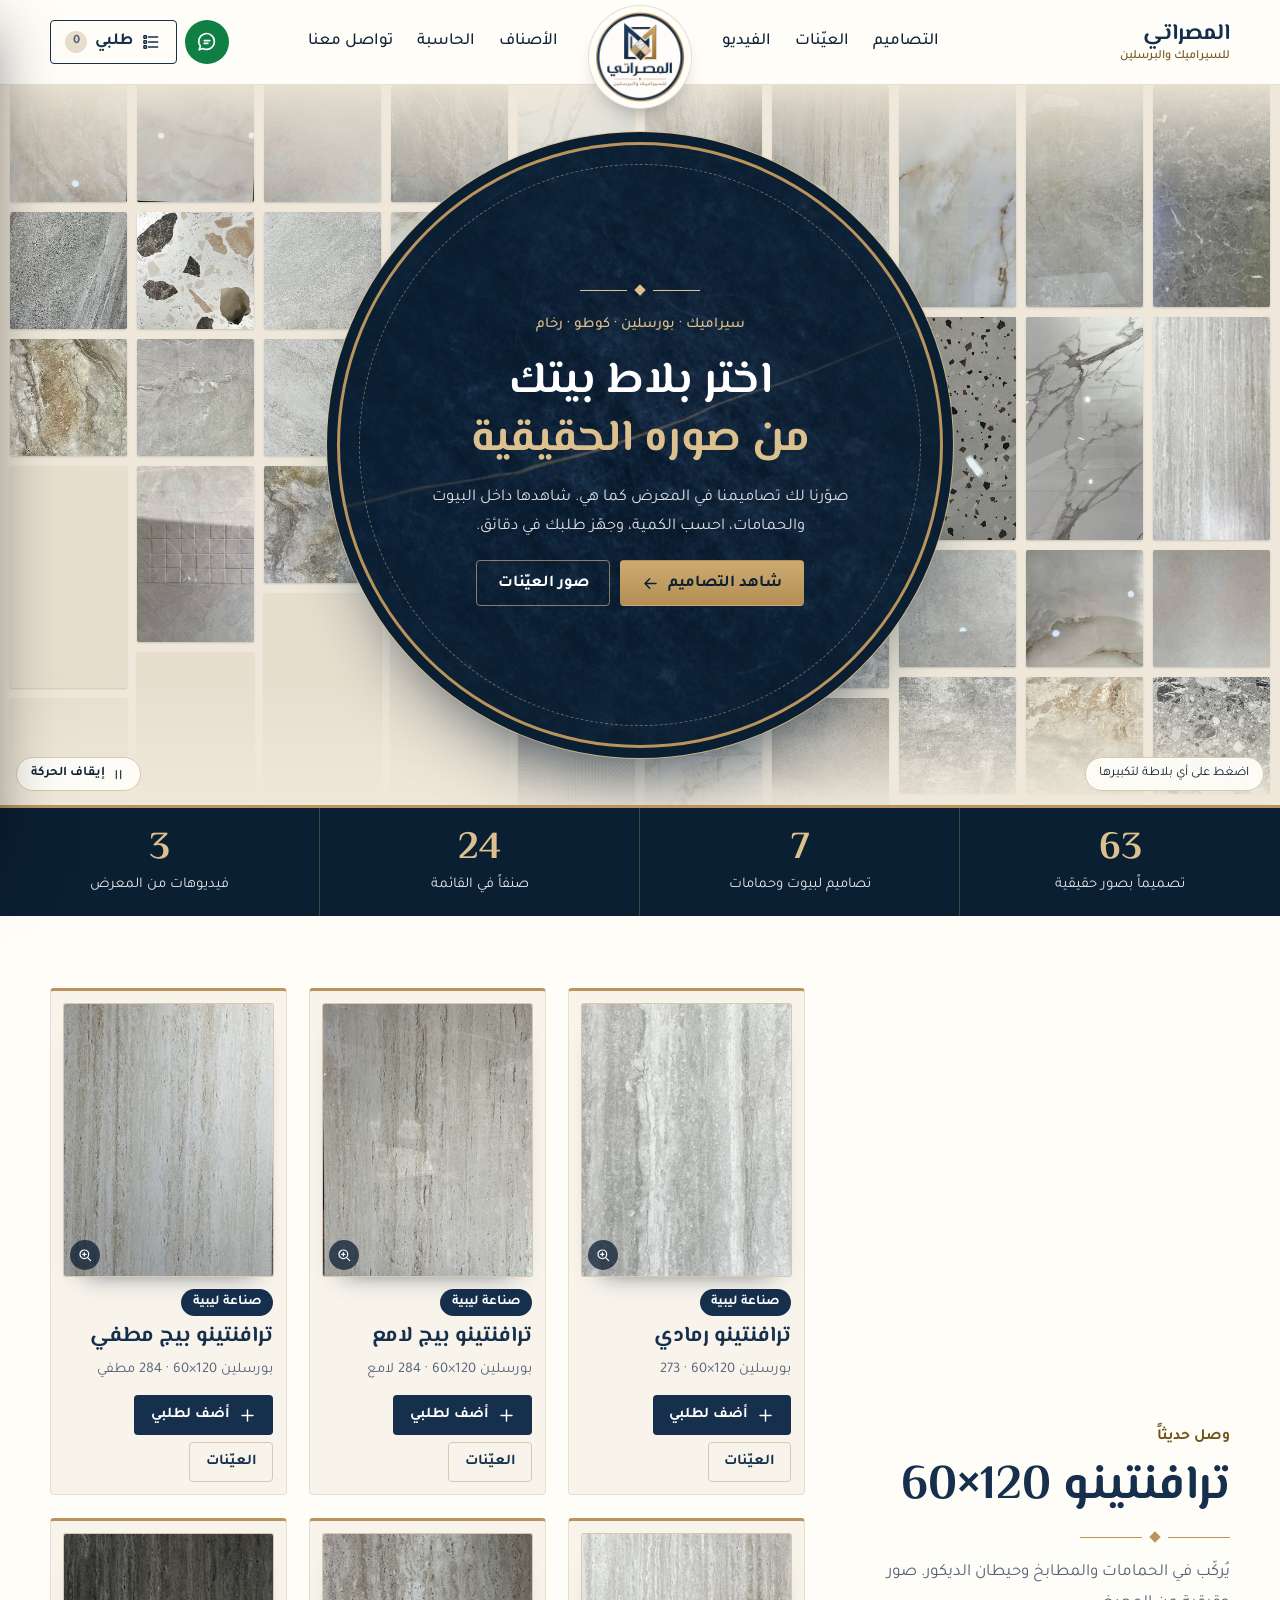
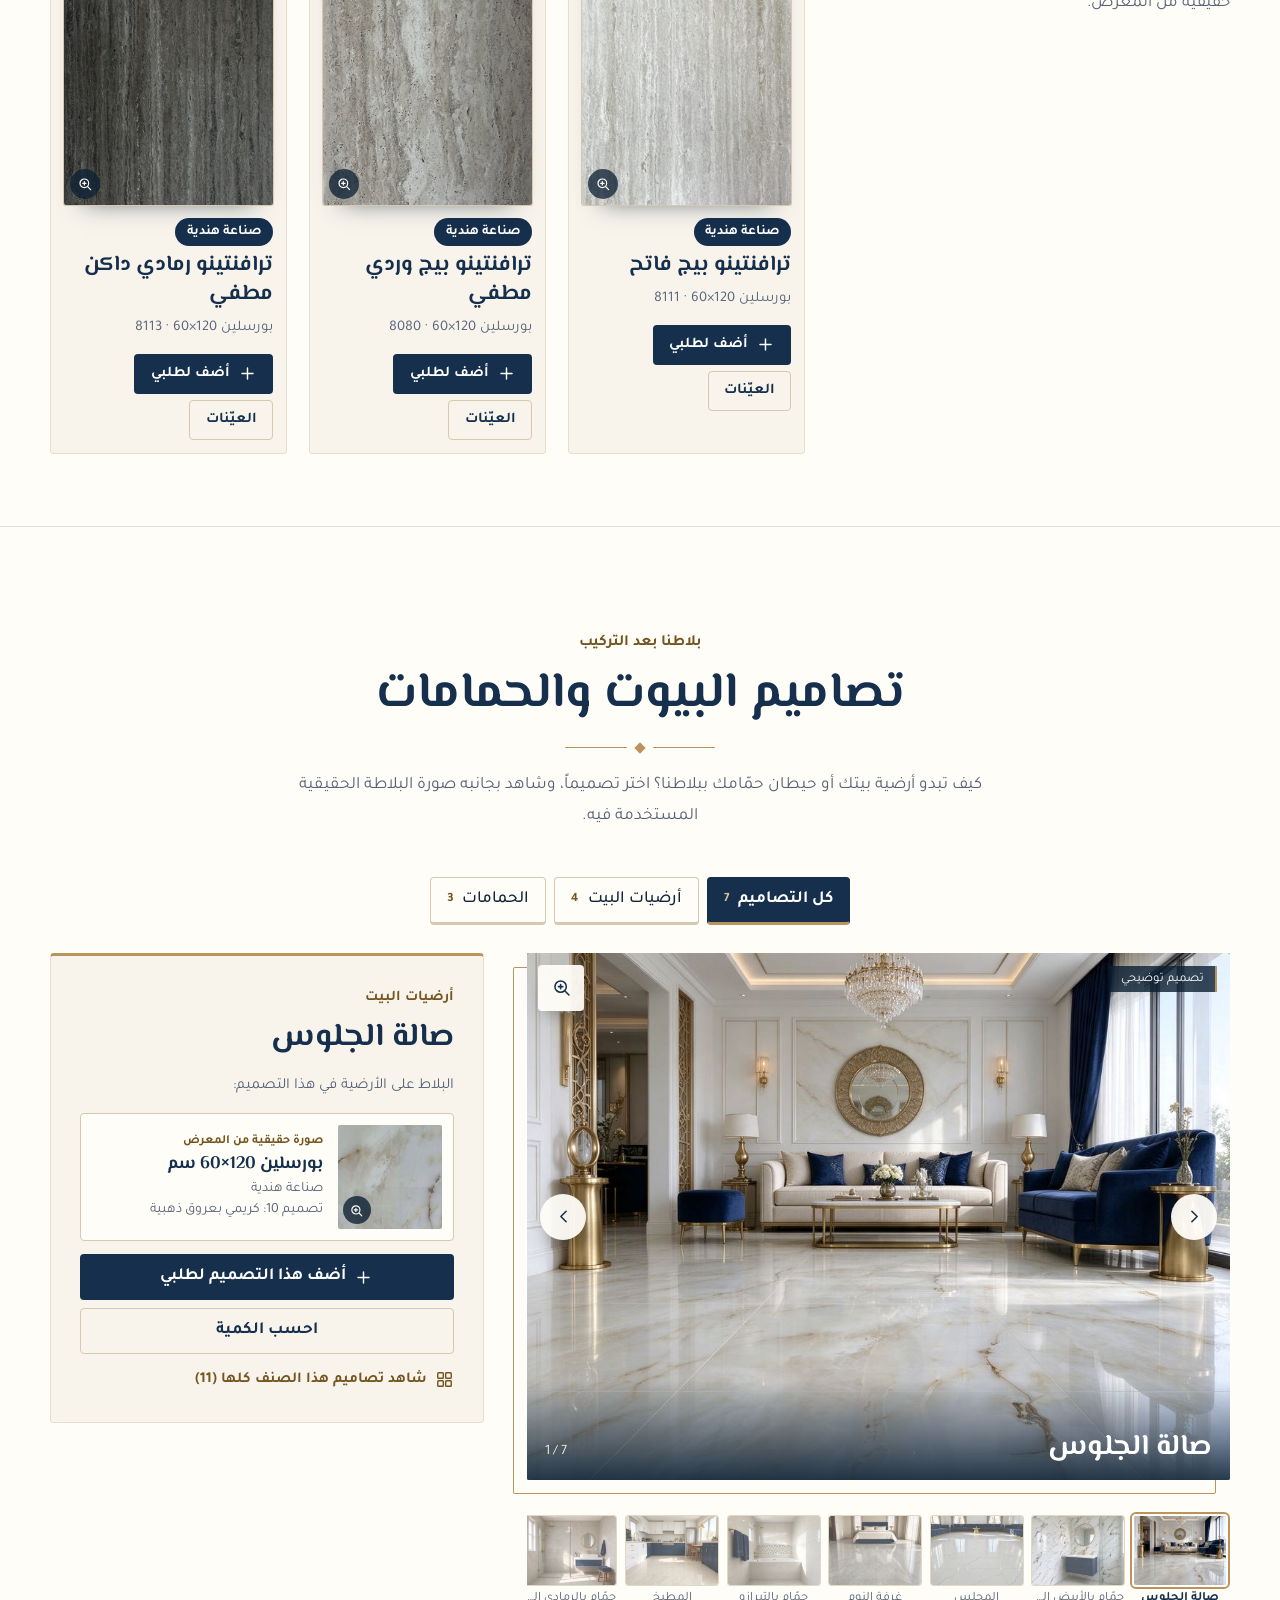
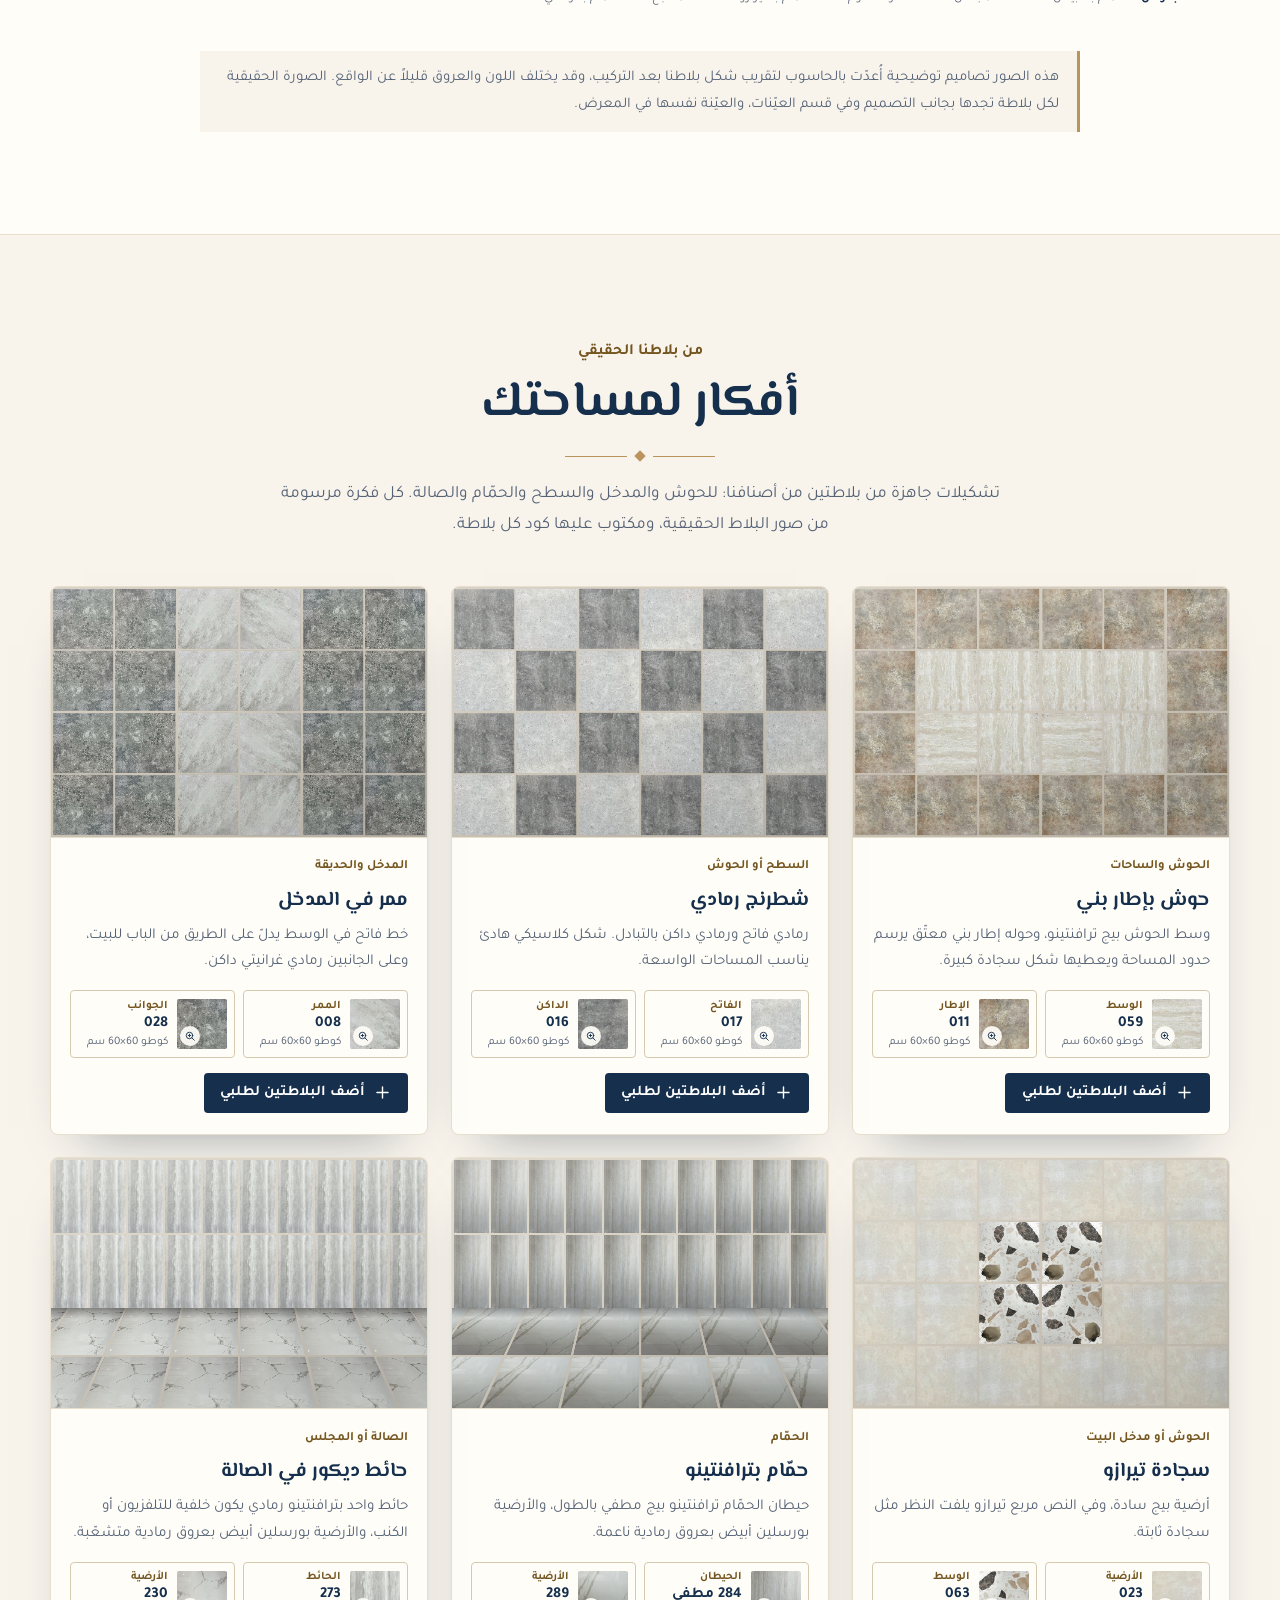
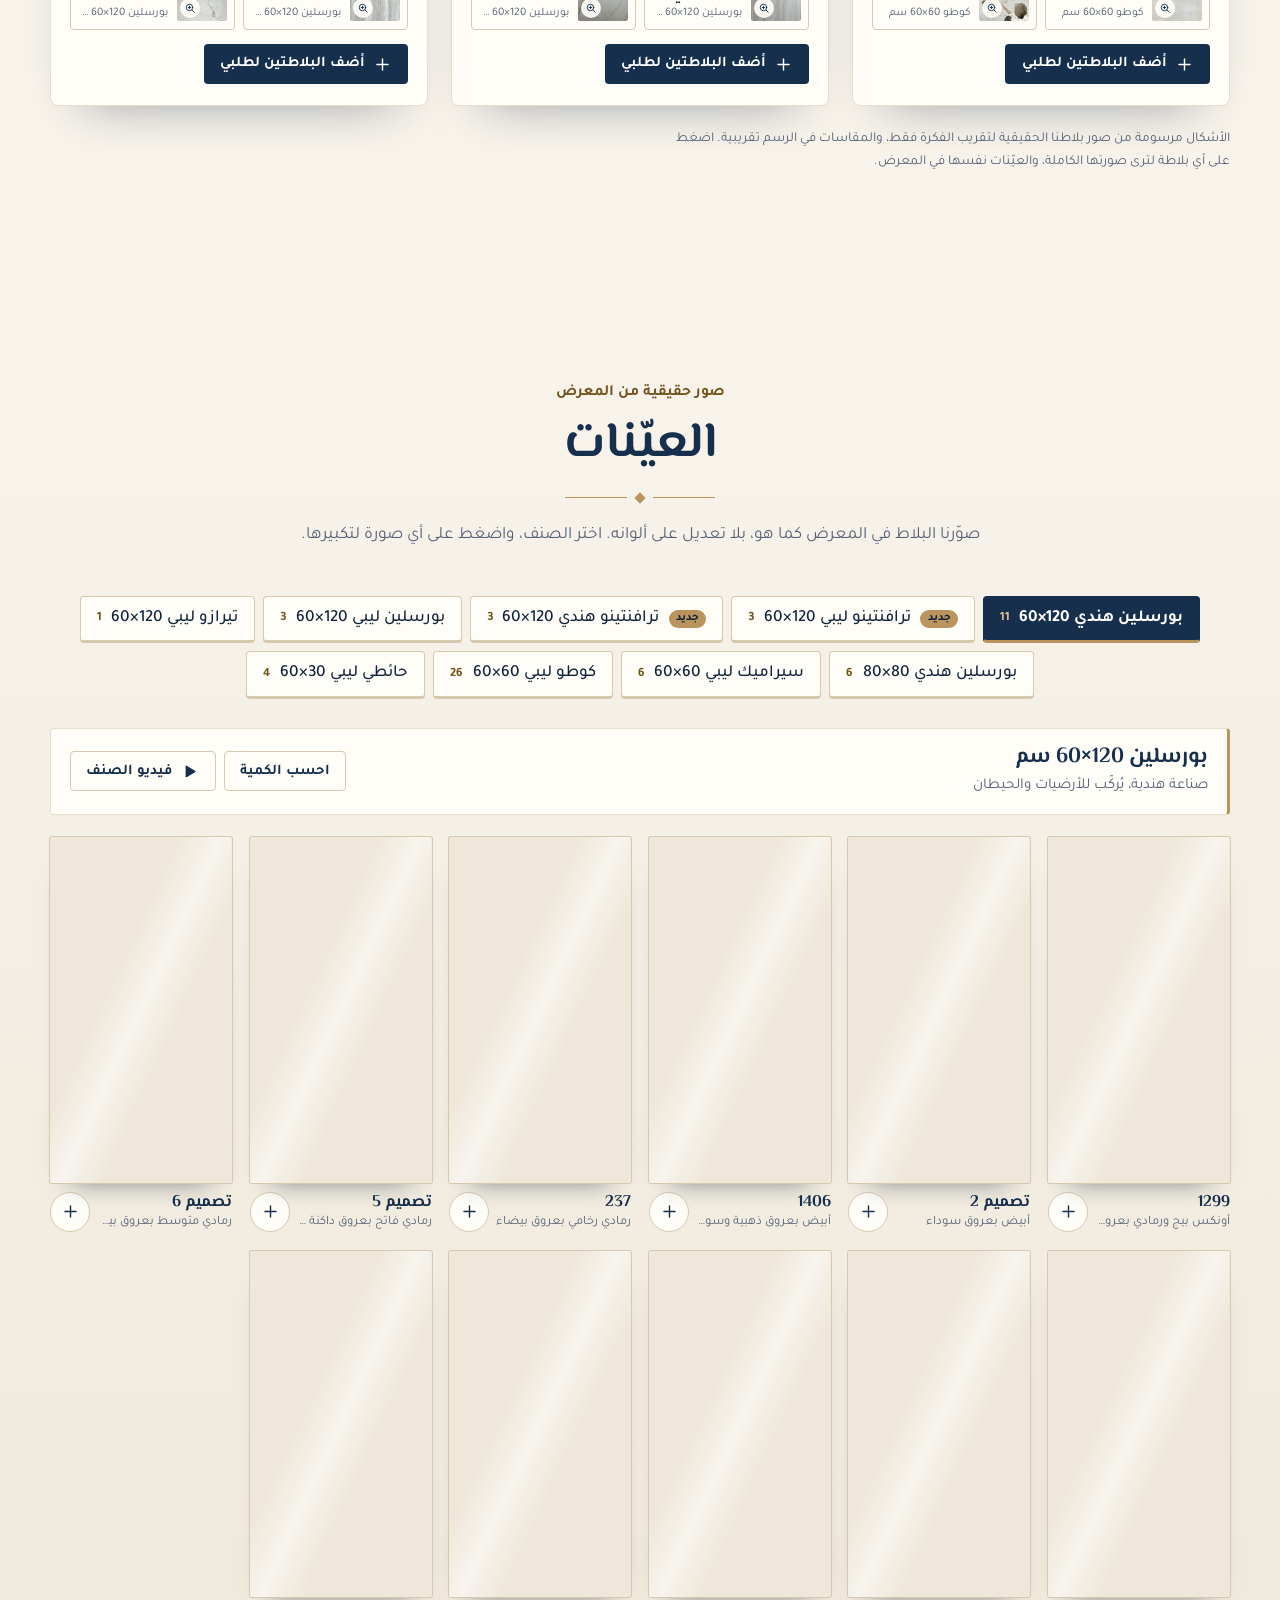
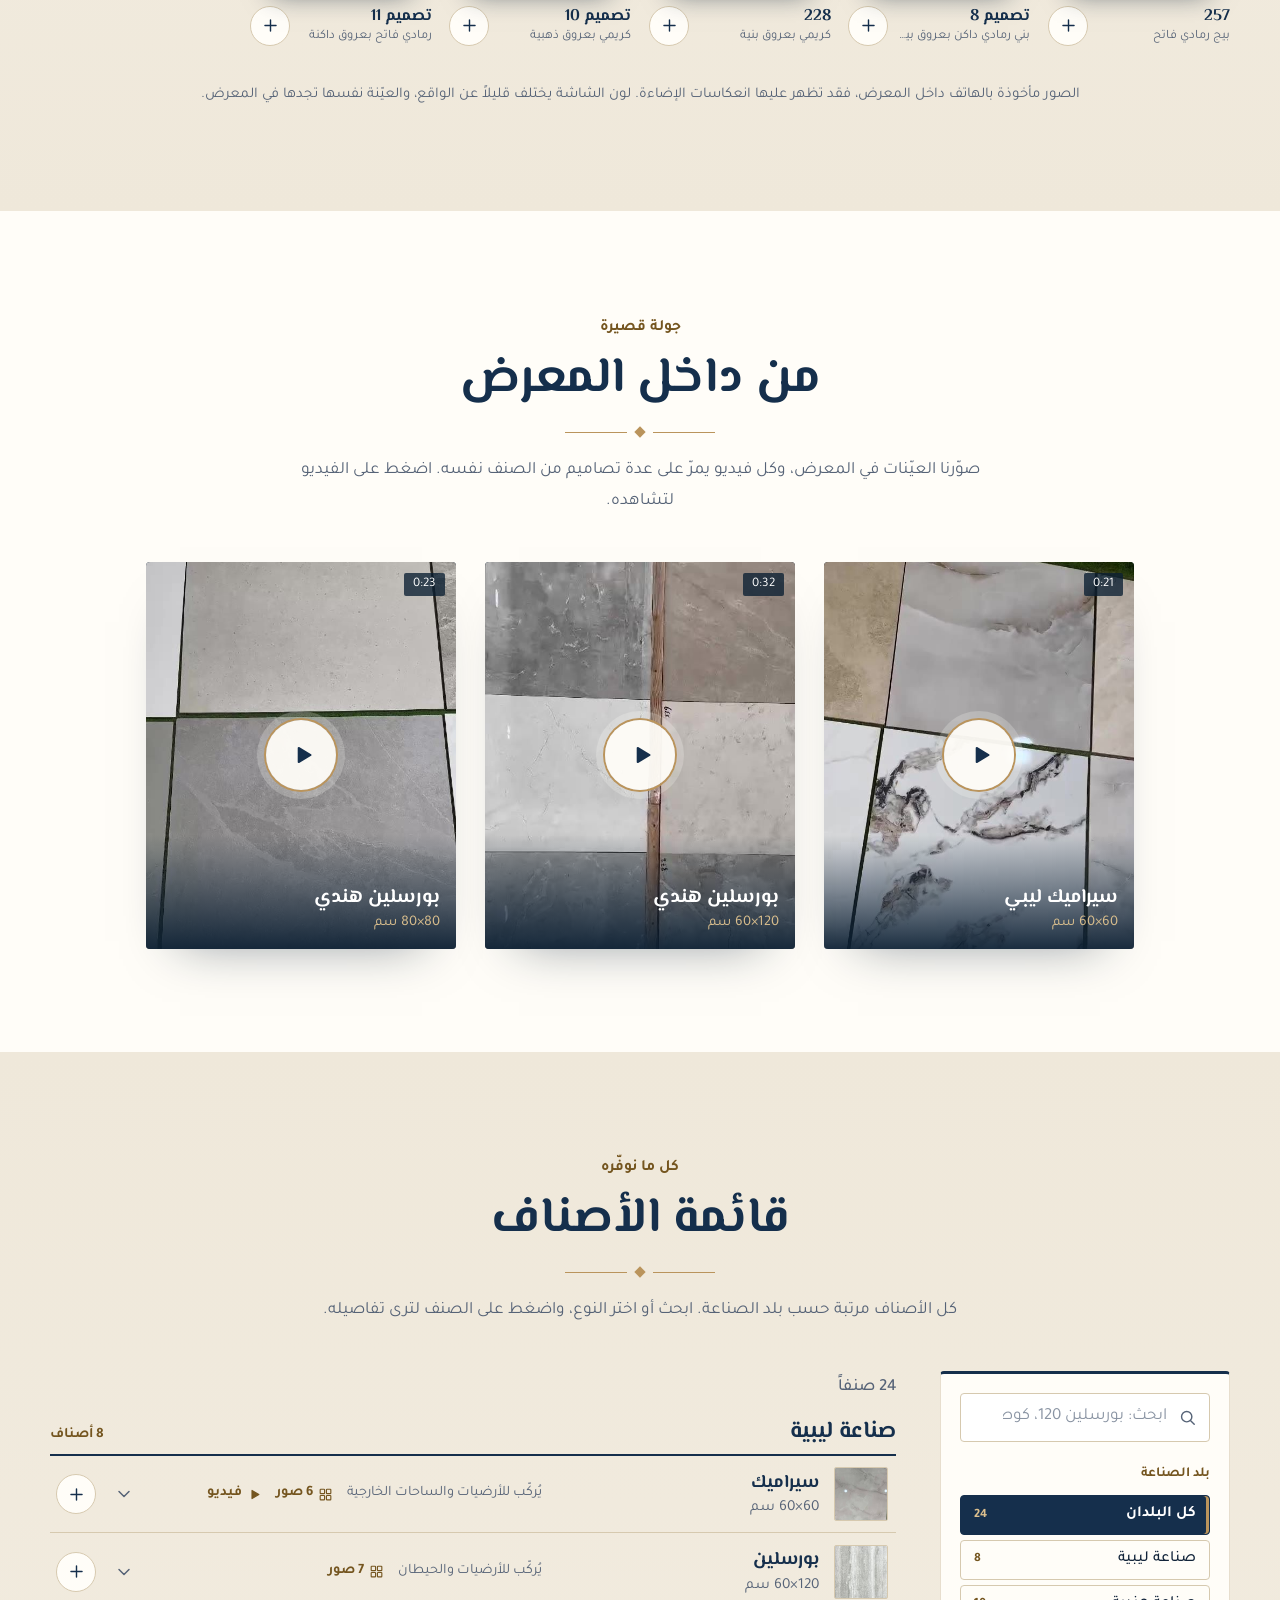
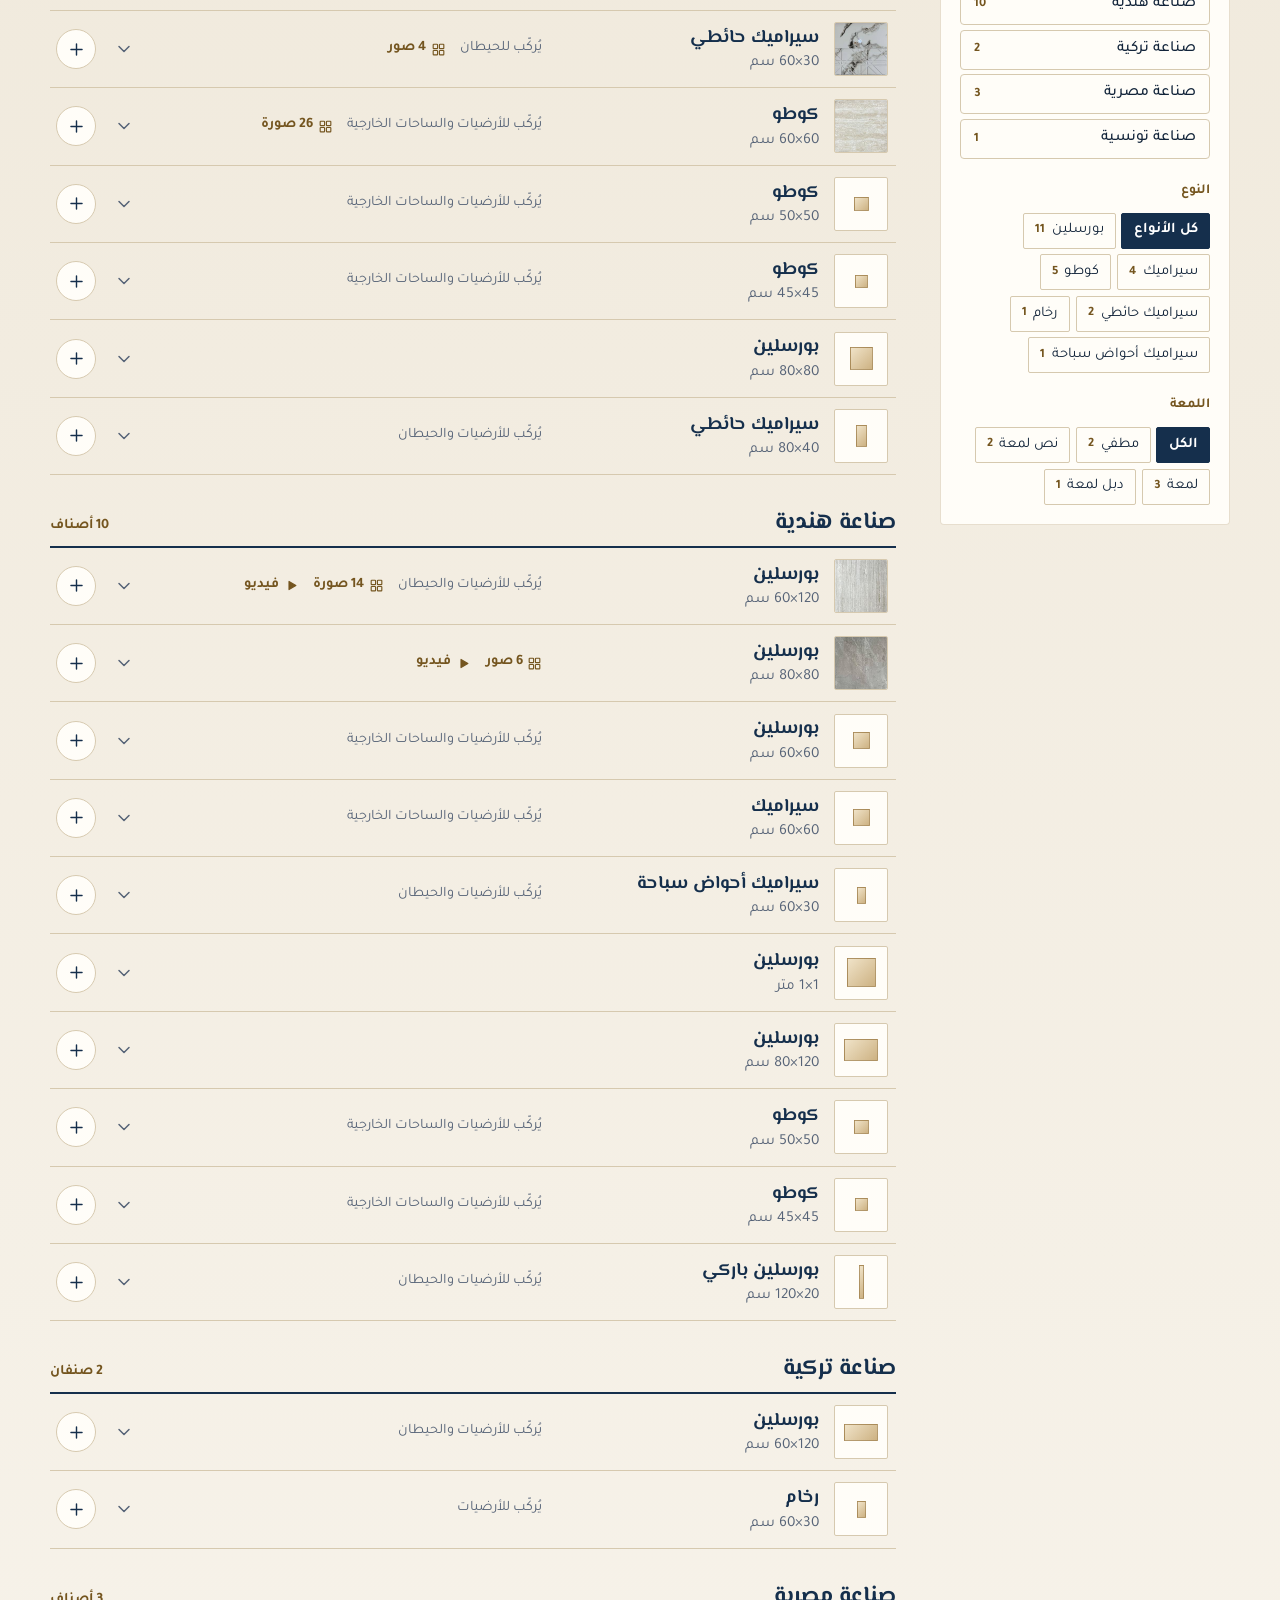
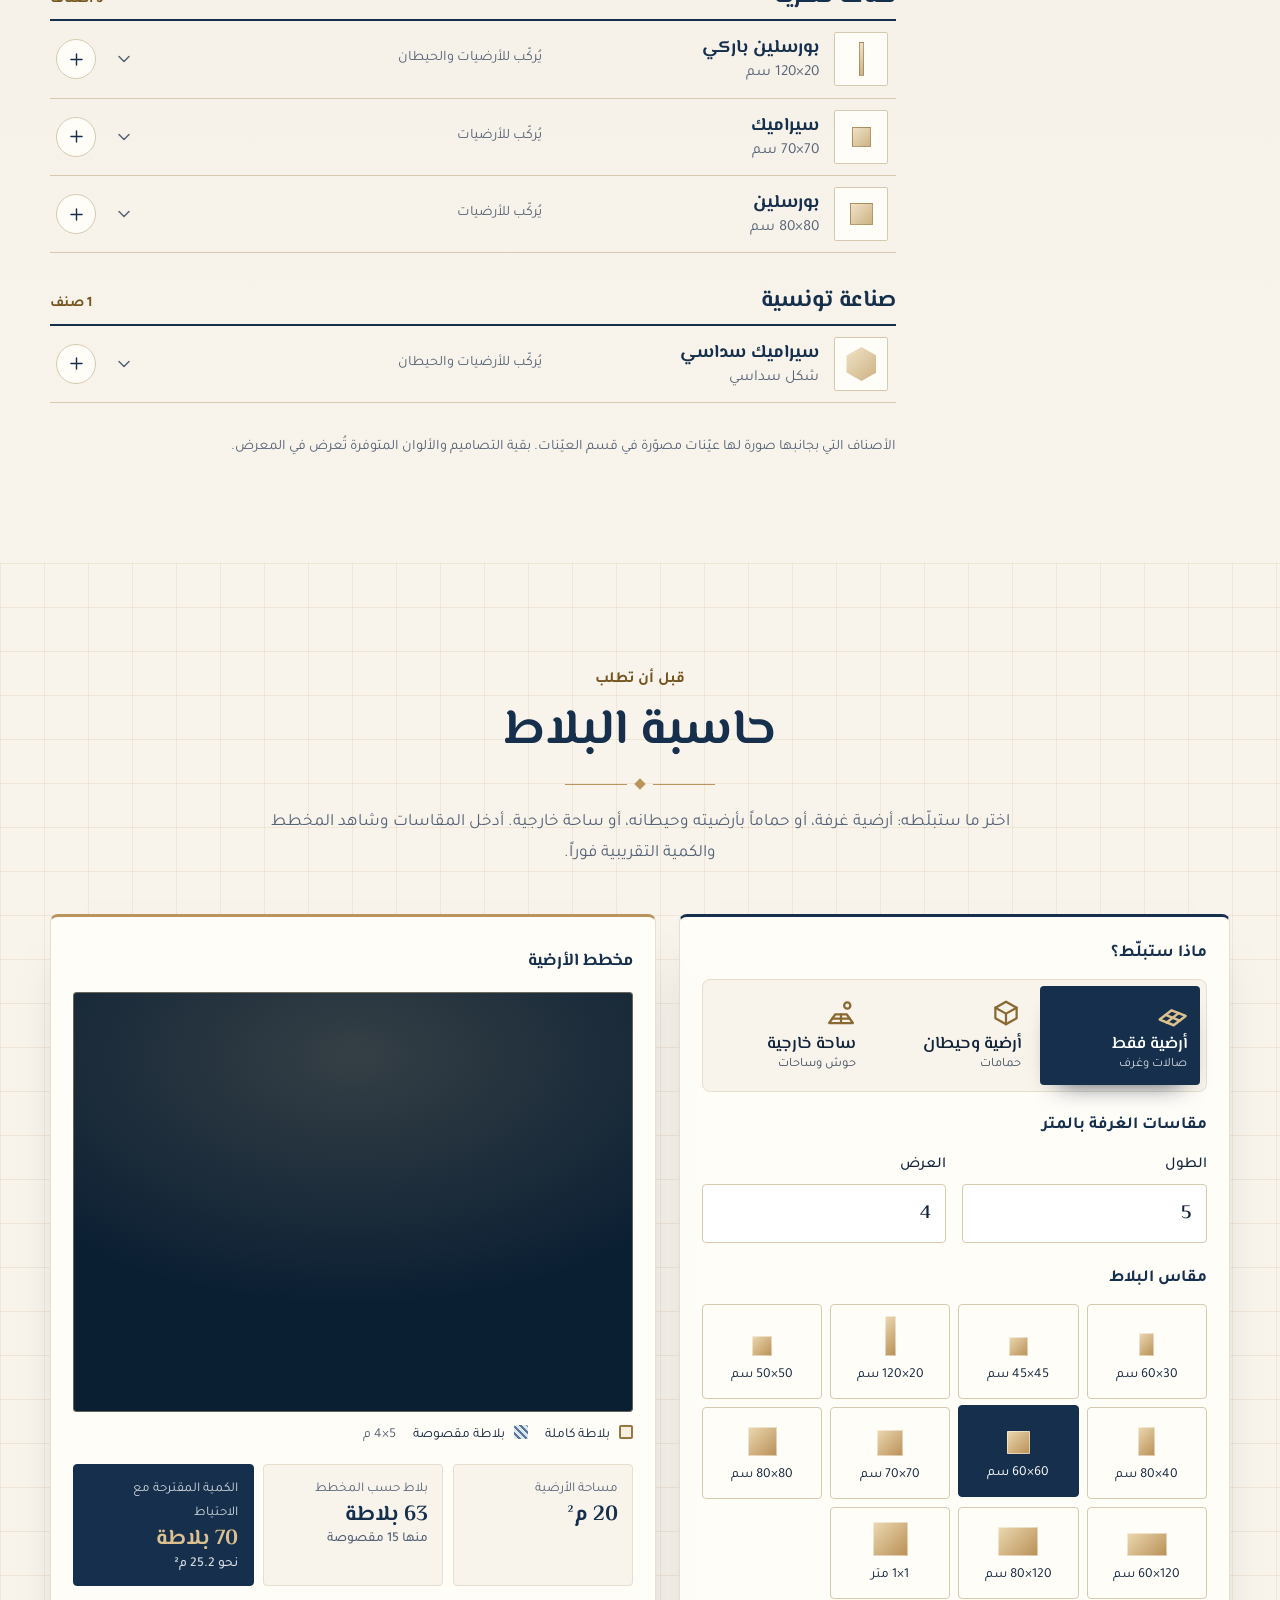
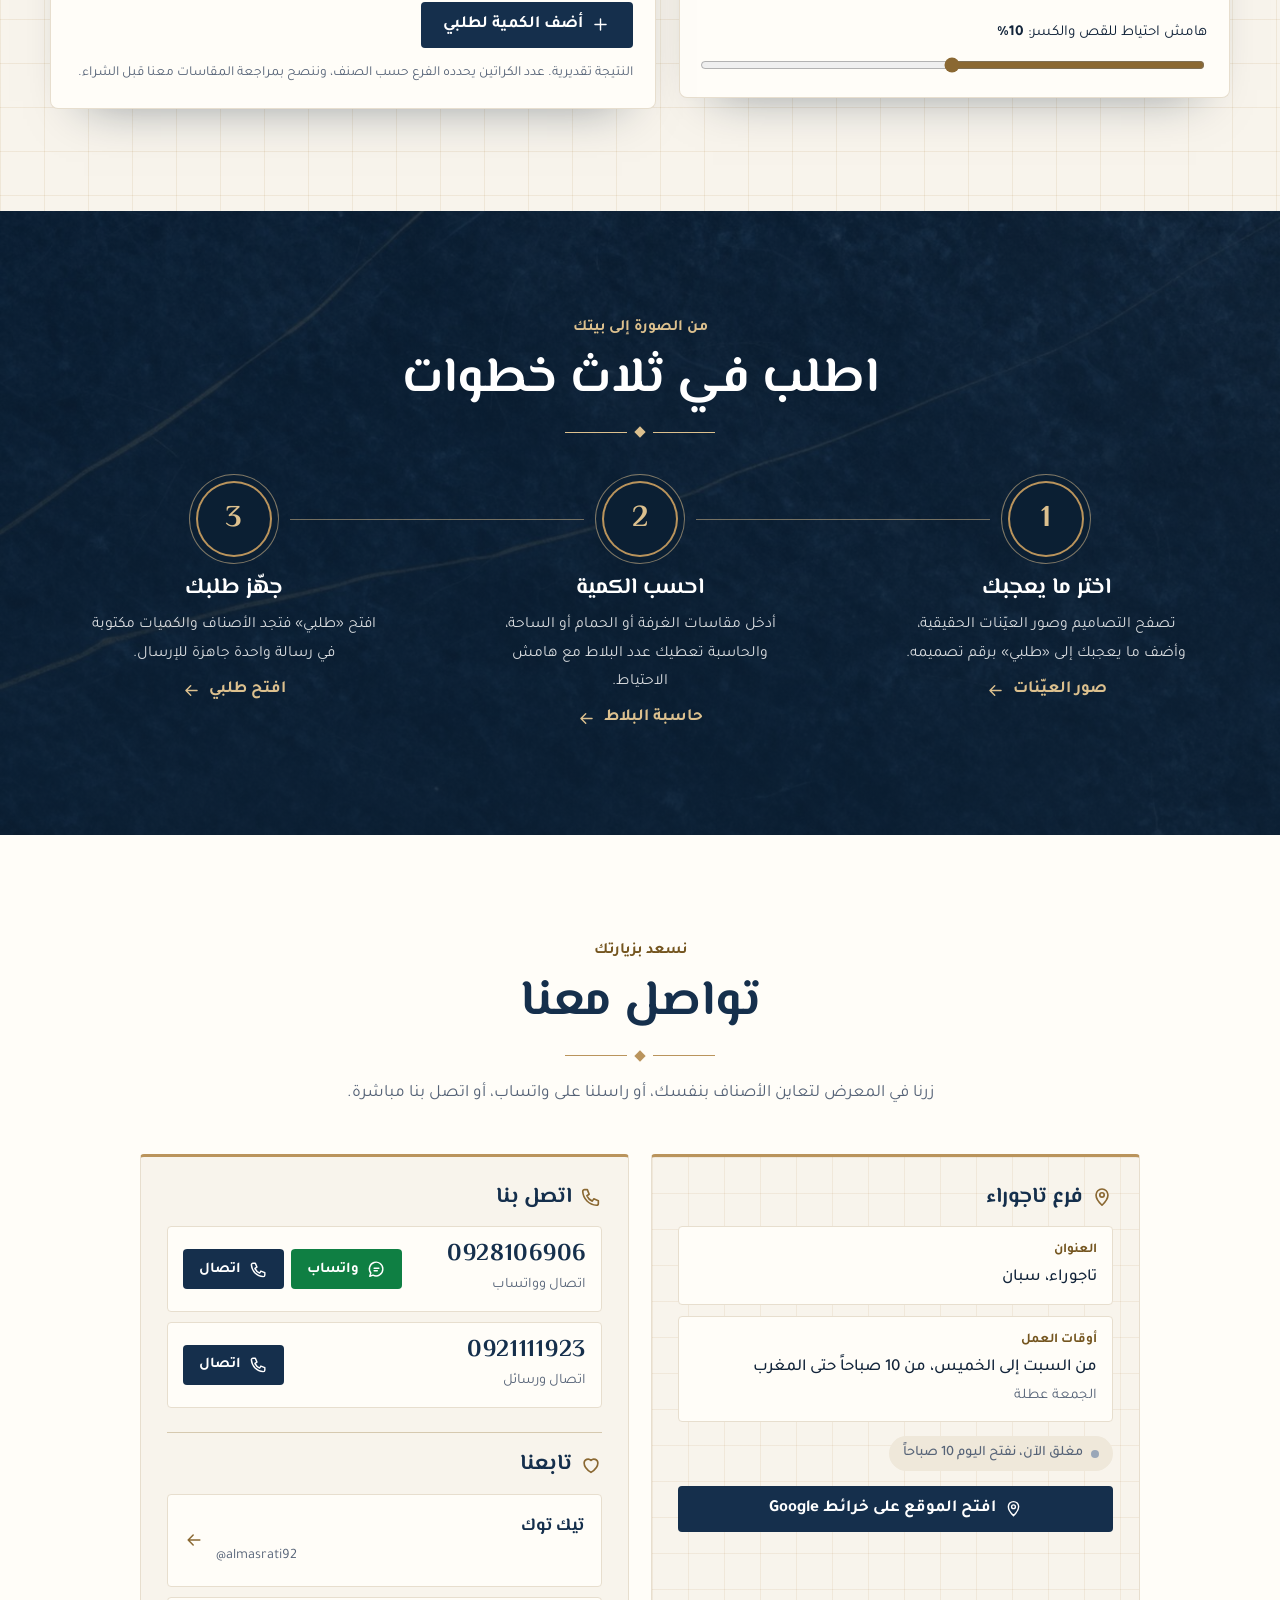
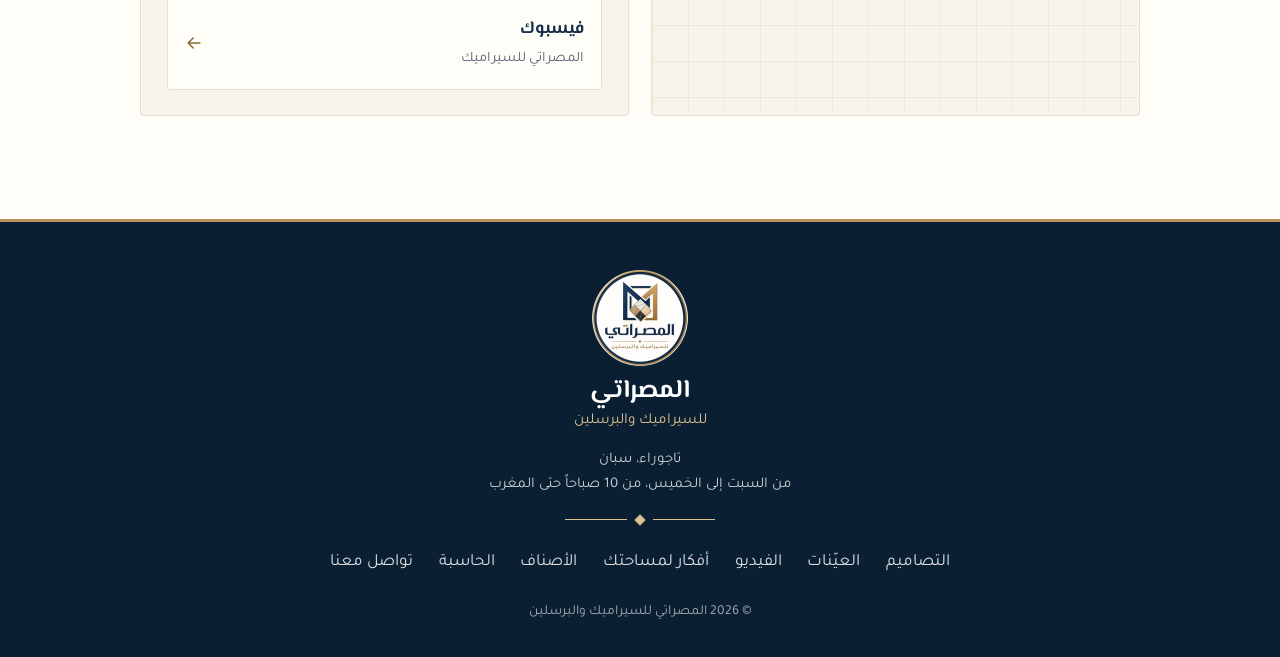
==== commit ee2d1236: "Keep only the clearest Indian porcelain 120x60 photos Co-Authored-By: Claude Opus 5.5 <noreply@anthr" ====
--- a/index.html
+++ b/index.html
@@ -24,9 +24,9 @@
 <link rel="preload" as="image" href="assets/bg-navy.jpg">
 <link rel="stylesheet" href="styles.css?v=9e9d59895f">
 <script type="application/ld+json">{"@context":"https://schema.org","@type":"HomeGoodsStore","name":"المصراتي للسيراميك والبرسلين","url":"https://almesrati.github.io/","logo":"https://almesrati.github.io/icon-512.png","image":"https://almesrati.github.io/og.jpg","description":"المصراتي للسيراميك والبرسلين: سيراميك وبورسلين وكوطو ورخام من الصناعة الليبية والهندية والتركية والمصرية والتونسية. شاهد تصاميم البيوت والحمامات وصور العيّنات الحقيقية من المعرض، احسب كمية البلاط، وجهّز طلبك.","sameAs":["https://www.tiktok.com/@almasrati92","https://www.facebook.com/share/1Tz4UJCwQS/"],"telephone":["+218928106906","+218921111923"],"address":{"@type":"PostalAddress","streetAddress":"تاجوراء، سبان","addressCountry":"LY"},"hasMap":"https://maps.app.goo.gl/TtLsjuZT7ZqKaPyy9"}</script>
-<script type="module" src="app.js?v=e8d7ebfc9d"></script>
+<script type="module" src="app.js?v=59ec3e475d"></script>
 </head>
 <body>
-<div id="root"><link rel="preload" as="image" href="brand/logo-192.png"/><link rel="preload" as="image" imageSrcSet="designs/p120-04-w.jpg 200w, designs/p120-04-t.jpg 280w" imageSizes="(max-width: 639px) 24vw, (max-width: 959px) 16vw, (max-width: 1279px) 12vw, 10vw"/><link rel="preload" as="image" imageSrcSet="designs/p120-15-w.jpg 200w, designs/p120-15-t.jpg 280w" imageSizes="(max-width: 639px) 24vw, (max-width: 959px) 16vw, (max-width: 1279px) 12vw, 10vw"/><link rel="preload" as="image" imageSrcSet="designs/ly120m-02-w.jpg 200w, designs/ly120m-02-t.jpg 280w" imageSizes="(max-width: 639px) 24vw, (max-width: 959px) 16vw, (max-width: 1279px) 12vw, 10vw"/><link rel="preload" as="image" imageSrcSet="designs/c60-03-w.jpg 200w, designs/c60-03-t.jpg 360w" imageSizes="(max-width: 639px) 24vw, (max-width: 959px) 16vw, (max-width: 1279px) 12vw, 10vw"/><link rel="preload" as="image" imageSrcSet="designs/lk60-08-w.jpg 200w, designs/lk60-08-t.jpg 360w" imageSizes="(max-width: 639px) 24vw, (max-width: 959px) 16vw, (max-width: 1279px) 12vw, 10vw"/><link rel="preload" as="image" imageSrcSet="designs/lk60-19-w.jpg 200w, designs/lk60-19-t.jpg 360w" imageSizes="(max-width: 639px) 24vw, (max-width: 959px) 16vw, (max-width: 1279px) 12vw, 10vw"/><link rel="preload" as="image" imageSrcSet="designs/w30-04-w.jpg 200w, designs/w30-04-t.jpg 320w" imageSizes="(max-width: 639px) 24vw, (max-width: 959px) 16vw, (max-width: 1279px) 12vw, 10vw"/><link rel="preload" as="image" imageSrcSet="designs/p120-11-w.jpg 200w, designs/p120-11-t.jpg 280w" imageSizes="(max-width: 639px) 24vw, (max-width: 959px) 16vw, (max-width: 1279px) 12vw, 10vw"/><link rel="preload" as="image" imageSrcSet="designs/in120t-01-w.jpg 200w, designs/in120t-01-t.jpg 280w" imageSizes="(max-width: 639px) 24vw, (max-width: 959px) 16vw, (max-width: 1279px) 12vw, 10vw"/><link rel="preload" as="image" imageSrcSet="designs/p80-05-w.jpg 200w, designs/p80-05-t.jpg 360w" imageSizes="(max-width: 639px) 24vw, (max-width: 959px) 16vw, (max-width: 1279px) 12vw, 10vw"/><link rel="preload" as="image" imageSrcSet="designs/lk60-04-w.jpg 200w, designs/lk60-04-t.jpg 360w" imageSizes="(max-width: 639px) 24vw, (max-width: 959px) 16vw, (max-width: 1279px) 12vw, 10vw"/><link rel="preload" as="image" imageSrcSet="designs/lk60-15-w.jpg 200w, designs/lk60-15-t.jpg 360w" imageSizes="(max-width: 639px) 24vw, (max-width: 959px) 16vw, (max-width: 1279px) 12vw, 10vw"/><link rel="preload" as="image" imageSrcSet="designs/lk60-26-w.jpg 200w, designs/lk60-26-t.jpg 360w" imageSizes="(max-width: 639px) 24vw, (max-width: 959px) 16vw, (max-width: 1279px) 12vw, 10vw"/><link rel="preload" as="image" imageSrcSet="designs/p120-07-w.jpg 200w, designs/p120-07-t.jpg 280w" imageSizes="(max-width: 639px) 24vw, (max-width: 959px) 16vw, (max-width: 1279px) 12vw, 10vw"/><link rel="preload" as="image" imageSrcSet="designs/p120-18-w.jpg 200w, designs/p120-18-t.jpg 280w" imageSizes="(max-width: 639px) 24vw, (max-width: 959px) 16vw, (max-width: 1279px) 12vw, 10vw"/><link rel="preload" as="image" imageSrcSet="designs/p80-01-w.jpg 200w, designs/p80-01-t.jpg 360w" imageSizes="(max-width: 639px) 24vw, (max-width: 959px) 16vw, (max-width: 1279px) 12vw, 10vw"/><link rel="preload" as="image" imageSrcSet="designs/c60-06-w.jpg 200w, designs/c60-06-t.jpg 360w" imageSizes="(max-width: 639px) 24vw, (max-width: 959px) 16vw, (max-width: 1279px) 12vw, 10vw"/><link rel="preload" as="image" imageSrcSet="designs/lk60-11-w.jpg 200w, designs/lk60-11-t.jpg 360w" imageSizes="(max-width: 639px) 24vw, (max-width: 959px) 16vw, (max-width: 1279px) 12vw, 10vw"/><link rel="preload" as="image" imageSrcSet="designs/lk60-22-w.jpg 200w, designs/lk60-22-t.jpg 360w" imageSizes="(max-width: 639px) 24vw, (max-width: 959px) 16vw, (max-width: 1279px) 12vw, 10vw"/><link rel="preload" as="image" imageSrcSet="designs/p120-03-w.jpg 200w, designs/p120-03-t.jpg 280w" imageSizes="(max-width: 639px) 24vw, (max-width: 959px) 16vw, (max-width: 1279px) 12vw, 10vw"/><link rel="preload" as="image" imageSrcSet="designs/p120-14-w.jpg 200w, designs/p120-14-t.jpg 280w" imageSizes="(max-width: 639px) 24vw, (max-width: 959px) 16vw, (max-width: 1279px) 12vw, 10vw"/><link rel="preload" as="image" imageSrcSet="designs/ly120m-01-w.jpg 200w, designs/ly120m-01-t.jpg 280w" imageSizes="(max-width: 639px) 24vw, (max-width: 959px) 16vw, (max-width: 1279px) 12vw, 10vw"/><link rel="preload" as="image" imageSrcSet="designs/c60-02-w.jpg 200w, designs/c60-02-t.jpg 360w" imageSizes="(max-width: 639px) 24vw, (max-width: 959px) 16vw, (max-width: 1279px) 12vw, 10vw"/><link rel="preload" as="image" imageSrcSet="designs/lk60-07-w.jpg 200w, designs/lk60-07-t.jpg 360w" imageSizes="(max-width: 639px) 24vw, (max-width: 959px) 16vw, (max-width: 1279px) 12vw, 10vw"/><link rel="preload" as="image" imageSrcSet="designs/lk60-18-w.jpg 200w, designs/lk60-18-t.jpg 360w" imageSizes="(max-width: 639px) 24vw, (max-width: 959px) 16vw, (max-width: 1279px) 12vw, 10vw"/><link rel="preload" as="image" imageSrcSet="designs/w30-03-w.jpg 200w, designs/w30-03-t.jpg 320w" imageSizes="(max-width: 639px) 24vw, (max-width: 959px) 16vw, (max-width: 1279px) 12vw, 10vw"/><link rel="preload" as="image" imageSrcSet="designs/p120-10-w.jpg 200w, designs/p120-10-t.jpg 280w" imageSizes="(max-width: 639px) 24vw, (max-width: 959px) 16vw, (max-width: 1279px) 12vw, 10vw"/><link rel="preload" as="image" imageSrcSet="designs/ly120-03-w.jpg 200w, designs/ly120-03-t.jpg 280w" imageSizes="(max-width: 639px) 24vw, (max-width: 959px) 16vw, (max-width: 1279px) 12vw, 10vw"/><link rel="preload" as="image" imageSrcSet="designs/p80-04-w.jpg 200w, designs/p80-04-t.jpg 360w" imageSizes="(max-width: 639px) 24vw, (max-width: 959px) 16vw, (max-width: 1279px) 12vw, 10vw"/><link rel="preload" as="image" imageSrcSet="designs/lk60-03-w.jpg 200w, designs/lk60-03-t.jpg 360w" imageSizes="(max-width: 639px) 24vw, (max-width: 959px) 16vw, (max-width: 1279px) 12vw, 10vw"/><link rel="preload" as="image" imageSrcSet="designs/lk60-14-w.jpg 200w, designs/lk60-14-t.jpg 360w" imageSizes="(max-width: 639px) 24vw, (max-width: 959px) 16vw, (max-width: 1279px) 12vw, 10vw"/><link rel="preload" as="image" imageSrcSet="designs/lk60-25-w.jpg 200w, designs/lk60-25-t.jpg 360w" imageSizes="(max-width: 639px) 24vw, (max-width: 959px) 16vw, (max-width: 1279px) 12vw, 10vw"/><link rel="preload" as="image" imageSrcSet="designs/p120-06-w.jpg 200w, designs/p120-06-t.jpg 280w" imageSizes="(max-width: 639px) 24vw, (max-width: 959px) 16vw, (max-width: 1279px) 12vw, 10vw"/><link rel="preload" as="image" imageSrcSet="designs/p120-17-w.jpg 200w, designs/p120-17-t.jpg 280w" imageSizes="(max-width: 639px) 24vw, (max-width: 959px) 16vw, (max-width: 1279px) 12vw, 10vw"/><link rel="preload" as="image" imageSrcSet="designs/ly120tz-01-w.jpg 200w, designs/ly120tz-01-t.jpg 280w" imageSizes="(max-width: 639px) 24vw, (max-width: 959px) 16vw, (max-width: 1279px) 12vw, 10vw"/><link rel="preload" as="image" imageSrcSet="designs/c60-05-w.jpg 200w, designs/c60-05-t.jpg 360w" imageSizes="(max-width: 639px) 24vw, (max-width: 959px) 16vw, (max-width: 1279px) 12vw, 10vw"/><link rel="preload" as="image" imageSrcSet="designs/lk60-10-w.jpg 200w, designs/lk60-10-t.jpg 360w" imageSizes="(max-width: 639px) 24vw, (max-width: 959px) 16vw, (max-width: 1279px) 12vw, 10vw"/><link rel="preload" as="image" imageSrcSet="designs/lk60-21-w.jpg 200w, designs/lk60-21-t.jpg 360w" imageSizes="(max-width: 639px) 24vw, (max-width: 959px) 16vw, (max-width: 1279px) 12vw, 10vw"/><link rel="preload" as="image" imageSrcSet="designs/p120-02-w.jpg 200w, designs/p120-02-t.jpg 280w" imageSizes="(max-width: 639px) 24vw, (max-width: 959px) 16vw, (max-width: 1279px) 12vw, 10vw"/><link rel="preload" as="image" imageSrcSet="designs/p120-13-w.jpg 200w, designs/p120-13-t.jpg 280w" imageSizes="(max-width: 639px) 24vw, (max-width: 959px) 16vw, (max-width: 1279px) 12vw, 10vw"/><link rel="preload" as="image" imageSrcSet="designs/in120t-03-w.jpg 200w, designs/in120t-03-t.jpg 280w" imageSizes="(max-width: 639px) 24vw, (max-width: 959px) 16vw, (max-width: 1279px) 12vw, 10vw"/><link rel="preload" as="image" imageSrcSet="designs/c60-01-w.jpg 200w, designs/c60-01-t.jpg 360w" imageSizes="(max-width: 639px) 24vw, (max-width: 959px) 16vw, (max-width: 1279px) 12vw, 10vw"/><link rel="preload" as="image" imageSrcSet="designs/lk60-06-w.jpg 200w, designs/lk60-06-t.jpg 360w" imageSizes="(max-width: 639px) 24vw, (max-width: 959px) 16vw, (max-width: 1279px) 12vw, 10vw"/><link rel="preload" as="image" imageSrcSet="designs/lk60-17-w.jpg 200w, designs/lk60-17-t.jpg 360w" imageSizes="(max-width: 639px) 24vw, (max-width: 959px) 16vw, (max-width: 1279px) 12vw, 10vw"/><link rel="preload" as="image" imageSrcSet="designs/w30-02-w.jpg 200w, designs/w30-02-t.jpg 320w" imageSizes="(max-width: 639px) 24vw, (max-width: 959px) 16vw, (max-width: 1279px) 12vw, 10vw"/><link rel="preload" as="image" imageSrcSet="designs/p120-09-w.jpg 200w, designs/p120-09-t.jpg 280w" imageSizes="(max-width: 639px) 24vw, (max-width: 959px) 16vw, (max-width: 1279px) 12vw, 10vw"/><link rel="preload" as="image" imageSrcSet="designs/ly120-02-w.jpg 200w, designs/ly120-02-t.jpg 280w" imageSizes="(max-width: 639px) 24vw, (max-width: 959px) 16vw, (max-width: 1279px) 12vw, 10vw"/><link rel="preload" as="image" imageSrcSet="designs/p80-03-w.jpg 200w, designs/p80-03-t.jpg 360w" imageSizes="(max-width: 639px) 24vw, (max-width: 959px) 16vw, (max-width: 1279px) 12vw, 10vw"/><link rel="preload" as="image" imageSrcSet="designs/lk60-02-w.jpg 200w, designs/lk60-02-t.jpg 360w" imageSizes="(max-width: 639px) 24vw, (max-width: 959px) 16vw, (max-width: 1279px) 12vw, 10vw"/><link rel="preload" as="image" imageSrcSet="designs/lk60-13-w.jpg 200w, designs/lk60-13-t.jpg 360w" imageSizes="(max-width: 639px) 24vw, (max-width: 959px) 16vw, (max-width: 1279px) 12vw, 10vw"/><link rel="preload" as="image" imageSrcSet="designs/lk60-24-w.jpg 200w, designs/lk60-24-t.jpg 360w" imageSizes="(max-width: 639px) 24vw, (max-width: 959px) 16vw, (max-width: 1279px) 12vw, 10vw"/><link rel="preload" as="image" imageSrcSet="designs/p120-05-w.jpg 200w, designs/p120-05-t.jpg 280w" imageSizes="(max-width: 639px) 24vw, (max-width: 959px) 16vw, (max-width: 1279px) 12vw, 10vw"/><link rel="preload" as="image" imageSrcSet="designs/p120-16-w.jpg 200w, designs/p120-16-t.jpg 280w" imageSizes="(max-width: 639px) 24vw, (max-width: 959px) 16vw, (max-width: 1279px) 12vw, 10vw"/><link rel="preload" as="image" imageSrcSet="designs/ly120m-03-w.jpg 200w, designs/ly120m-03-t.jpg 280w" imageSizes="(max-width: 639px) 24vw, (max-width: 959px) 16vw, (max-width: 1279px) 12vw, 10vw"/><link rel="preload" as="image" imageSrcSet="designs/c60-04-w.jpg 200w, designs/c60-04-t.jpg 360w" imageSizes="(max-width: 639px) 24vw, (max-width: 959px) 16vw, (max-width: 1279px) 12vw, 10vw"/><link rel="preload" as="image" imageSrcSet="designs/lk60-09-w.jpg 200w, designs/lk60-09-t.jpg 360w" imageSizes="(max-width: 639px) 24vw, (max-width: 959px) 16vw, (max-width: 1279px) 12vw, 10vw"/><link rel="preload" as="image" imageSrcSet="designs/lk60-20-w.jpg 200w, designs/lk60-20-t.jpg 360w" imageSizes="(max-width: 639px) 24vw, (max-width: 959px) 16vw, (max-width: 1279px) 12vw, 10vw"/><link rel="preload" as="image" imageSrcSet="designs/p120-01-w.jpg 200w, designs/p120-01-t.jpg 280w" imageSizes="(max-width: 639px) 24vw, (max-width: 959px) 16vw, (max-width: 1279px) 12vw, 10vw"/><link rel="preload" as="image" imageSrcSet="designs/p120-12-w.jpg 200w, designs/p120-12-t.jpg 280w" imageSizes="(max-width: 639px) 24vw, (max-width: 959px) 16vw, (max-width: 1279px) 12vw, 10vw"/><link rel="preload" as="image" imageSrcSet="designs/in120t-02-w.jpg 200w, designs/in120t-02-t.jpg 280w" imageSizes="(max-width: 639px) 24vw, (max-width: 959px) 16vw, (max-width: 1279px) 12vw, 10vw"/><div class="site"><a href="#looks" class="skip">تخطَّ إلى التصاميم</a><header class="hd "><div class="wrap hd-in"><div class="hd-side hd-side-a"><a href="#top" class="hd-word" aria-label="المصراتي للسيراميك والبرسلين: أعلى الصفحة"><strong>المصراتي</strong><span>للسيراميك والبرسلين</span></a><nav class="hd-nav" aria-label="أقسام الموقع"><a href="#looks">التصاميم</a><a href="#samples">العيّنات</a><a href="#videos">الفيديو</a></nav></div><a href="#top" class="hd-logo" aria-label="المصراتي للسيراميك والبرسلين: أعلى الصفحة"><img src="brand/logo-192.png" alt="" width="192" height="192"/></a><div class="hd-side hd-side-b"><nav class="hd-nav" aria-label="أدوات الموقع"><a href="#catalog">الأصناف</a><a href="#calculator">الحاسبة</a><a href="#contact">تواصل معنا</a></nav><div class="hd-acts"><a class="hd-wa" href="https://wa.me/218928106906?text=%D9%85%D8%B1%D8%AD%D8%A8%D8%A7%D9%8B%D8%8C%20%D8%A3%D8%B3%D8%AA%D9%81%D8%B3%D8%B1%20%D8%B9%D9%86%20%D8%A3%D8%B5%D9%86%D8%A7%D9%81%20%D8%A7%D9%84%D9%85%D8%B5%D8%B1%D8%A7%D8%AA%D9%8A%20%D9%84%D9%84%D8%B3%D9%8A%D8%B1%D8%A7%D9%85%D9%8A%D9%83%20%D9%88%D8%A7%D9%84%D8%A8%D8%B1%D8%B3%D9%84%D9%8A%D9%86" target="_blank" rel="noopener noreferrer" aria-label="راسلنا على واتساب: 0928106906"><svg width="24" height="24" viewBox="0 0 24 24" fill="none" stroke="currentColor" stroke-width="1.8" stroke-linecap="round" stroke-linejoin="round" aria-hidden="true"><path d="M20 11.5a8.5 8.5 0 0 1-12.4 7.6L3.5 20.5l1.3-4A8.5 8.5 0 1 1 20 11.5z"></path><path d="M9 10.5h6M9 13.5h4"></path></svg></a><button type="button" class="hd-req" aria-label="طلبي، 0 عناصر"><svg width="24" height="24" viewBox="0 0 24 24" fill="none" stroke="currentColor" stroke-width="1.8" stroke-linecap="round" stroke-linejoin="round" aria-hidden="true"><path d="M9 6h11M9 12h11M9 18h11"></path><rect x="3.5" y="4.5" width="3" height="3" rx=".6"></rect><rect x="3.5" y="10.5" width="3" height="3" rx=".6"></rect><rect x="3.5" y="16.5" width="3" height="3" rx=".6"></rect></svg><span class="hd-req-label">طلبي</span><span class="badge ">0</span></button></div></div></div></header><main><section class="hero" id="top" aria-label="الواجهة"><div class="hero-stage"><div class="wall " aria-hidden="true"><div class="wall-col"><div class="wall-track " style="--dur:61s"><img class="wall-tile is-slab" src="designs/p120-04-w.jpg" srcSet="designs/p120-04-w.jpg 200w, designs/p120-04-t.jpg 280w" sizes="(max-width: 639px) 24vw, (max-width: 959px) 16vw, (max-width: 1279px) 12vw, 10vw" alt="" data-design="p120-04" decoding="async" draggable="false"/><img class="wall-tile is-slab" src="designs/p120-15-w.jpg" srcSet="designs/p120-15-w.jpg 200w, designs/p120-15-t.jpg 280w" sizes="(max-width: 639px) 24vw, (max-width: 959px) 16vw, (max-width: 1279px) 12vw, 10vw" alt="" data-design="p120-15" decoding="async" draggable="false"/><img class="wall-tile is-slab" src="designs/ly120m-02-w.jpg" srcSet="designs/ly120m-02-w.jpg 200w, designs/ly120m-02-t.jpg 280w" sizes="(max-width: 639px) 24vw, (max-width: 959px) 16vw, (max-width: 1279px) 12vw, 10vw" alt="" data-design="ly120m-02" decoding="async" draggable="false"/><img class="wall-tile is-square" src="designs/c60-03-w.jpg" srcSet="designs/c60-03-w.jpg 200w, designs/c60-03-t.jpg 360w" sizes="(max-width: 639px) 24vw, (max-width: 959px) 16vw, (max-width: 1279px) 12vw, 10vw" alt="" data-design="c60-03" decoding="async" draggable="false"/><img class="wall-tile is-square" src="designs/lk60-08-w.jpg" srcSet="designs/lk60-08-w.jpg 200w, designs/lk60-08-t.jpg 360w" sizes="(max-width: 639px) 24vw, (max-width: 959px) 16vw, (max-width: 1279px) 12vw, 10vw" alt="" data-design="lk60-08" decoding="async" draggable="false"/><img class="wall-tile is-square" src="designs/lk60-19-w.jpg" srcSet="designs/lk60-19-w.jpg 200w, designs/lk60-19-t.jpg 360w" sizes="(max-width: 639px) 24vw, (max-width: 959px) 16vw, (max-width: 1279px) 12vw, 10vw" alt="" data-design="lk60-19" decoding="async" draggable="false"/><img class="wall-tile is-slab" src="designs/p120-04-w.jpg" srcSet="designs/p120-04-w.jpg 200w, designs/p120-04-t.jpg 280w" sizes="(max-width: 639px) 24vw, (max-width: 959px) 16vw, (max-width: 1279px) 12vw, 10vw" alt="" data-design="p120-04" decoding="async" draggable="false"/><img class="wall-tile is-slab" src="designs/p120-15-w.jpg" srcSet="designs/p120-15-w.jpg 200w, designs/p120-15-t.jpg 280w" sizes="(max-width: 639px) 24vw, (max-width: 959px) 16vw, (max-width: 1279px) 12vw, 10vw" alt="" data-design="p120-15" decoding="async" draggable="false"/><img class="wall-tile is-slab" src="designs/ly120m-02-w.jpg" srcSet="designs/ly120m-02-w.jpg 200w, designs/ly120m-02-t.jpg 280w" sizes="(max-width: 639px) 24vw, (max-width: 959px) 16vw, (max-width: 1279px) 12vw, 10vw" alt="" data-design="ly120m-02" decoding="async" draggable="false"/><img class="wall-tile is-square" src="designs/c60-03-w.jpg" srcSet="designs/c60-03-w.jpg 200w, designs/c60-03-t.jpg 360w" sizes="(max-width: 639px) 24vw, (max-width: 959px) 16vw, (max-width: 1279px) 12vw, 10vw" alt="" data-design="c60-03" decoding="async" draggable="false"/><img class="wall-tile is-square" src="designs/lk60-08-w.jpg" srcSet="designs/lk60-08-w.jpg 200w, designs/lk60-08-t.jpg 360w" sizes="(max-width: 639px) 24vw, (max-width: 959px) 16vw, (max-width: 1279px) 12vw, 10vw" alt="" data-design="lk60-08" decoding="async" draggable="false"/><img class="wall-tile is-square" src="designs/lk60-19-w.jpg" srcSet="designs/lk60-19-w.jpg 200w, designs/lk60-19-t.jpg 360w" sizes="(max-width: 639px) 24vw, (max-width: 959px) 16vw, (max-width: 1279px) 12vw, 10vw" alt="" data-design="lk60-19" decoding="async" draggable="false"/></div></div><div class="wall-col"><div class="wall-track is-down" style="--dur:58s"><img class="wall-tile is-wall" src="designs/w30-04-w.jpg" srcSet="designs/w30-04-w.jpg 200w, designs/w30-04-t.jpg 320w" sizes="(max-width: 639px) 24vw, (max-width: 959px) 16vw, (max-width: 1279px) 12vw, 10vw" alt="" data-design="w30-04" decoding="async" draggable="false"/><img class="wall-tile is-slab" src="designs/p120-11-w.jpg" srcSet="designs/p120-11-w.jpg 200w, designs/p120-11-t.jpg 280w" sizes="(max-width: 639px) 24vw, (max-width: 959px) 16vw, (max-width: 1279px) 12vw, 10vw" alt="" data-design="p120-11" decoding="async" draggable="false"/><img class="wall-tile is-slab" src="designs/in120t-01-w.jpg" srcSet="designs/in120t-01-w.jpg 200w, designs/in120t-01-t.jpg 280w" sizes="(max-width: 639px) 24vw, (max-width: 959px) 16vw, (max-width: 1279px) 12vw, 10vw" alt="" data-design="in120t-01" decoding="async" draggable="false"/><img class="wall-tile is-square" src="designs/p80-05-w.jpg" srcSet="designs/p80-05-w.jpg 200w, designs/p80-05-t.jpg 360w" sizes="(max-width: 639px) 24vw, (max-width: 959px) 16vw, (max-width: 1279px) 12vw, 10vw" alt="" data-design="p80-05" decoding="async" draggable="false"/><img class="wall-tile is-square" src="designs/lk60-04-w.jpg" srcSet="designs/lk60-04-w.jpg 200w, designs/lk60-04-t.jpg 360w" sizes="(max-width: 639px) 24vw, (max-width: 959px) 16vw, (max-width: 1279px) 12vw, 10vw" alt="" data-design="lk60-04" decoding="async" draggable="false"/><img class="wall-tile is-square" src="designs/lk60-15-w.jpg" srcSet="designs/lk60-15-w.jpg 200w, designs/lk60-15-t.jpg 360w" sizes="(max-width: 639px) 24vw, (max-width: 959px) 16vw, (max-width: 1279px) 12vw, 10vw" alt="" data-design="lk60-15" decoding="async" draggable="false"/><img class="wall-tile is-wall" src="designs/w30-04-w.jpg" srcSet="designs/w30-04-w.jpg 200w, designs/w30-04-t.jpg 320w" sizes="(max-width: 639px) 24vw, (max-width: 959px) 16vw, (max-width: 1279px) 12vw, 10vw" alt="" data-design="w30-04" decoding="async" draggable="false"/><img class="wall-tile is-slab" src="designs/p120-11-w.jpg" srcSet="designs/p120-11-w.jpg 200w, designs/p120-11-t.jpg 280w" sizes="(max-width: 639px) 24vw, (max-width: 959px) 16vw, (max-width: 1279px) 12vw, 10vw" alt="" data-design="p120-11" decoding="async" draggable="false"/><img class="wall-tile is-slab" src="designs/in120t-01-w.jpg" srcSet="designs/in120t-01-w.jpg 200w, designs/in120t-01-t.jpg 280w" sizes="(max-width: 639px) 24vw, (max-width: 959px) 16vw, (max-width: 1279px) 12vw, 10vw" alt="" data-design="in120t-01" decoding="async" draggable="false"/><img class="wall-tile is-square" src="designs/p80-05-w.jpg" srcSet="designs/p80-05-w.jpg 200w, designs/p80-05-t.jpg 360w" sizes="(max-width: 639px) 24vw, (max-width: 959px) 16vw, (max-width: 1279px) 12vw, 10vw" alt="" data-design="p80-05" decoding="async" draggable="false"/><img class="wall-tile is-square" src="designs/lk60-04-w.jpg" srcSet="designs/lk60-04-w.jpg 200w, designs/lk60-04-t.jpg 360w" sizes="(max-width: 639px) 24vw, (max-width: 959px) 16vw, (max-width: 1279px) 12vw, 10vw" alt="" data-design="lk60-04" decoding="async" draggable="false"/><img class="wall-tile is-square" src="designs/lk60-15-w.jpg" srcSet="designs/lk60-15-w.jpg 200w, designs/lk60-15-t.jpg 360w" sizes="(max-width: 639px) 24vw, (max-width: 959px) 16vw, (max-width: 1279px) 12vw, 10vw" alt="" data-design="lk60-15" decoding="async" draggable="false"/></div></div><div class="wall-col"><div class="wall-track " style="--dur:55s"><img class="wall-tile is-square" src="designs/lk60-26-w.jpg" srcSet="designs/lk60-26-w.jpg 200w, designs/lk60-26-t.jpg 360w" sizes="(max-width: 639px) 24vw, (max-width: 959px) 16vw, (max-width: 1279px) 12vw, 10vw" alt="" data-design="lk60-26" decoding="async" draggable="false"/><img class="wall-tile is-slab" src="designs/p120-07-w.jpg" srcSet="designs/p120-07-w.jpg 200w, designs/p120-07-t.jpg 280w" sizes="(max-width: 639px) 24vw, (max-width: 959px) 16vw, (max-width: 1279px) 12vw, 10vw" alt="" data-design="p120-07" decoding="async" draggable="false"/><img class="wall-tile is-slab" src="designs/p120-18-w.jpg" srcSet="designs/p120-18-w.jpg 200w, designs/p120-18-t.jpg 280w" sizes="(max-width: 639px) 24vw, (max-width: 959px) 16vw, (max-width: 1279px) 12vw, 10vw" alt="" data-design="p120-18" decoding="async" draggable="false"/><img class="wall-tile is-square" src="designs/p80-01-w.jpg" srcSet="designs/p80-01-w.jpg 200w, designs/p80-01-t.jpg 360w" sizes="(max-width: 639px) 24vw, (max-width: 959px) 16vw, (max-width: 1279px) 12vw, 10vw" alt="" data-design="p80-01" decoding="async" draggable="false"/><img class="wall-tile is-square" src="designs/c60-06-w.jpg" srcSet="designs/c60-06-w.jpg 200w, designs/c60-06-t.jpg 360w" sizes="(max-width: 639px) 24vw, (max-width: 959px) 16vw, (max-width: 1279px) 12vw, 10vw" alt="" data-design="c60-06" decoding="async" draggable="false"/><img class="wall-tile is-square" src="designs/lk60-11-w.jpg" srcSet="designs/lk60-11-w.jpg 200w, designs/lk60-11-t.jpg 360w" sizes="(max-width: 639px) 24vw, (max-width: 959px) 16vw, (max-width: 1279px) 12vw, 10vw" alt="" data-design="lk60-11" decoding="async" draggable="false"/><img class="wall-tile is-square" src="designs/lk60-26-w.jpg" srcSet="designs/lk60-26-w.jpg 200w, designs/lk60-26-t.jpg 360w" sizes="(max-width: 639px) 24vw, (max-width: 959px) 16vw, (max-width: 1279px) 12vw, 10vw" alt="" data-design="lk60-26" decoding="async" draggable="false"/><img class="wall-tile is-slab" src="designs/p120-07-w.jpg" srcSet="designs/p120-07-w.jpg 200w, designs/p120-07-t.jpg 280w" sizes="(max-width: 639px) 24vw, (max-width: 959px) 16vw, (max-width: 1279px) 12vw, 10vw" alt="" data-design="p120-07" decoding="async" draggable="false"/><img class="wall-tile is-slab" src="designs/p120-18-w.jpg" srcSet="designs/p120-18-w.jpg 200w, designs/p120-18-t.jpg 280w" sizes="(max-width: 639px) 24vw, (max-width: 959px) 16vw, (max-width: 1279px) 12vw, 10vw" alt="" data-design="p120-18" decoding="async" draggable="false"/><img class="wall-tile is-square" src="designs/p80-01-w.jpg" srcSet="designs/p80-01-w.jpg 200w, designs/p80-01-t.jpg 360w" sizes="(max-width: 639px) 24vw, (max-width: 959px) 16vw, (max-width: 1279px) 12vw, 10vw" alt="" data-design="p80-01" decoding="async" draggable="false"/><img class="wall-tile is-square" src="designs/c60-06-w.jpg" srcSet="designs/c60-06-w.jpg 200w, designs/c60-06-t.jpg 360w" sizes="(max-width: 639px) 24vw, (max-width: 959px) 16vw, (max-width: 1279px) 12vw, 10vw" alt="" data-design="c60-06" decoding="async" draggable="false"/><img class="wall-tile is-square" src="designs/lk60-11-w.jpg" srcSet="designs/lk60-11-w.jpg 200w, designs/lk60-11-t.jpg 360w" sizes="(max-width: 639px) 24vw, (max-width: 959px) 16vw, (max-width: 1279px) 12vw, 10vw" alt="" data-design="lk60-11" decoding="async" draggable="false"/></div></div><div class="wall-col"><div class="wall-track is-down" style="--dur:61s"><img class="wall-tile is-square" src="designs/lk60-22-w.jpg" srcSet="designs/lk60-22-w.jpg 200w, designs/lk60-22-t.jpg 360w" sizes="(max-width: 639px) 24vw, (max-width: 959px) 16vw, (max-width: 1279px) 12vw, 10vw" alt="" data-design="lk60-22" decoding="async" draggable="false"/><img class="wall-tile is-slab" src="designs/p120-03-w.jpg" srcSet="designs/p120-03-w.jpg 200w, designs/p120-03-t.jpg 280w" sizes="(max-width: 639px) 24vw, (max-width: 959px) 16vw, (max-width: 1279px) 12vw, 10vw" alt="" data-design="p120-03" decoding="async" draggable="false"/><img class="wall-tile is-slab" src="designs/p120-14-w.jpg" srcSet="designs/p120-14-w.jpg 200w, designs/p120-14-t.jpg 280w" sizes="(max-width: 639px) 24vw, (max-width: 959px) 16vw, (max-width: 1279px) 12vw, 10vw" alt="" data-design="p120-14" decoding="async" draggable="false"/><img class="wall-tile is-slab" src="designs/ly120m-01-w.jpg" srcSet="designs/ly120m-01-w.jpg 200w, designs/ly120m-01-t.jpg 280w" sizes="(max-width: 639px) 24vw, (max-width: 959px) 16vw, (max-width: 1279px) 12vw, 10vw" alt="" data-design="ly120m-01" decoding="async" draggable="false"/><img class="wall-tile is-square" src="designs/c60-02-w.jpg" srcSet="designs/c60-02-w.jpg 200w, designs/c60-02-t.jpg 360w" sizes="(max-width: 639px) 24vw, (max-width: 959px) 16vw, (max-width: 1279px) 12vw, 10vw" alt="" data-design="c60-02" decoding="async" draggable="false"/><img class="wall-tile is-square" src="designs/lk60-07-w.jpg" srcSet="designs/lk60-07-w.jpg 200w, designs/lk60-07-t.jpg 360w" sizes="(max-width: 639px) 24vw, (max-width: 959px) 16vw, (max-width: 1279px) 12vw, 10vw" alt="" data-design="lk60-07" decoding="async" draggable="false"/><img class="wall-tile is-square" src="designs/lk60-22-w.jpg" srcSet="designs/lk60-22-w.jpg 200w, designs/lk60-22-t.jpg 360w" sizes="(max-width: 639px) 24vw, (max-width: 959px) 16vw, (max-width: 1279px) 12vw, 10vw" alt="" data-design="lk60-22" decoding="async" draggable="false"/><img class="wall-tile is-slab" src="designs/p120-03-w.jpg" srcSet="designs/p120-03-w.jpg 200w, designs/p120-03-t.jpg 280w" sizes="(max-width: 639px) 24vw, (max-width: 959px) 16vw, (max-width: 1279px) 12vw, 10vw" alt="" data-design="p120-03" decoding="async" draggable="false"/><img class="wall-tile is-slab" src="designs/p120-14-w.jpg" srcSet="designs/p120-14-w.jpg 200w, designs/p120-14-t.jpg 280w" sizes="(max-width: 639px) 24vw, (max-width: 959px) 16vw, (max-width: 1279px) 12vw, 10vw" alt="" data-design="p120-14" decoding="async" draggable="false"/><img class="wall-tile is-slab" src="designs/ly120m-01-w.jpg" srcSet="designs/ly120m-01-w.jpg 200w, designs/ly120m-01-t.jpg 280w" sizes="(max-width: 639px) 24vw, (max-width: 959px) 16vw, (max-width: 1279px) 12vw, 10vw" alt="" data-design="ly120m-01" decoding="async" draggable="false"/><img class="wall-tile is-square" src="designs/c60-02-w.jpg" srcSet="designs/c60-02-w.jpg 200w, designs/c60-02-t.jpg 360w" sizes="(max-width: 639px) 24vw, (max-width: 959px) 16vw, (max-width: 1279px) 12vw, 10vw" alt="" data-design="c60-02" decoding="async" draggable="false"/><img class="wall-tile is-square" src="designs/lk60-07-w.jpg" srcSet="designs/lk60-07-w.jpg 200w, designs/lk60-07-t.jpg 360w" sizes="(max-width: 639px) 24vw, (max-width: 959px) 16vw, (max-width: 1279px) 12vw, 10vw" alt="" data-design="lk60-07" decoding="async" draggable="false"/></div></div><div class="wall-col"><div class="wall-track " style="--dur:58s"><img class="wall-tile is-square" src="designs/lk60-18-w.jpg" srcSet="designs/lk60-18-w.jpg 200w, designs/lk60-18-t.jpg 360w" sizes="(max-width: 639px) 24vw, (max-width: 959px) 16vw, (max-width: 1279px) 12vw, 10vw" alt="" data-design="lk60-18" decoding="async" draggable="false"/><img class="wall-tile is-wall" src="designs/w30-03-w.jpg" srcSet="designs/w30-03-w.jpg 200w, designs/w30-03-t.jpg 320w" sizes="(max-width: 639px) 24vw, (max-width: 959px) 16vw, (max-width: 1279px) 12vw, 10vw" alt="" data-design="w30-03" decoding="async" draggable="false"/><img class="wall-tile is-slab" src="designs/p120-10-w.jpg" srcSet="designs/p120-10-w.jpg 200w, designs/p120-10-t.jpg 280w" sizes="(max-width: 639px) 24vw, (max-width: 959px) 16vw, (max-width: 1279px) 12vw, 10vw" alt="" data-design="p120-10" decoding="async" draggable="false"/><img class="wall-tile is-slab" src="designs/ly120-03-w.jpg" srcSet="designs/ly120-03-w.jpg 200w, designs/ly120-03-t.jpg 280w" sizes="(max-width: 639px) 24vw, (max-width: 959px) 16vw, (max-width: 1279px) 12vw, 10vw" alt="" data-design="ly120-03" decoding="async" draggable="false"/><img class="wall-tile is-square" src="designs/p80-04-w.jpg" srcSet="designs/p80-04-w.jpg 200w, designs/p80-04-t.jpg 360w" sizes="(max-width: 639px) 24vw, (max-width: 959px) 16vw, (max-width: 1279px) 12vw, 10vw" alt="" data-design="p80-04" decoding="async" draggable="false"/><img class="wall-tile is-square" src="designs/lk60-03-w.jpg" srcSet="designs/lk60-03-w.jpg 200w, designs/lk60-03-t.jpg 360w" sizes="(max-width: 639px) 24vw, (max-width: 959px) 16vw, (max-width: 1279px) 12vw, 10vw" alt="" data-design="lk60-03" decoding="async" draggable="false"/><img class="wall-tile is-square" src="designs/lk60-18-w.jpg" srcSet="designs/lk60-18-w.jpg 200w, designs/lk60-18-t.jpg 360w" sizes="(max-width: 639px) 24vw, (max-width: 959px) 16vw, (max-width: 1279px) 12vw, 10vw" alt="" data-design="lk60-18" decoding="async" draggable="false"/><img class="wall-tile is-wall" src="designs/w30-03-w.jpg" srcSet="designs/w30-03-w.jpg 200w, designs/w30-03-t.jpg 320w" sizes="(max-width: 639px) 24vw, (max-width: 959px) 16vw, (max-width: 1279px) 12vw, 10vw" alt="" data-design="w30-03" decoding="async" draggable="false"/><img class="wall-tile is-slab" src="designs/p120-10-w.jpg" srcSet="designs/p120-10-w.jpg 200w, designs/p120-10-t.jpg 280w" sizes="(max-width: 639px) 24vw, (max-width: 959px) 16vw, (max-width: 1279px) 12vw, 10vw" alt="" data-design="p120-10" decoding="async" draggable="false"/><img class="wall-tile is-slab" src="designs/ly120-03-w.jpg" srcSet="designs/ly120-03-w.jpg 200w, designs/ly120-03-t.jpg 280w" sizes="(max-width: 639px) 24vw, (max-width: 959px) 16vw, (max-width: 1279px) 12vw, 10vw" alt="" data-design="ly120-03" decoding="async" draggable="false"/><img class="wall-tile is-square" src="designs/p80-04-w.jpg" srcSet="designs/p80-04-w.jpg 200w, designs/p80-04-t.jpg 360w" sizes="(max-width: 639px) 24vw, (max-width: 959px) 16vw, (max-width: 1279px) 12vw, 10vw" alt="" data-design="p80-04" decoding="async" draggable="false"/><img class="wall-tile is-square" src="designs/lk60-03-w.jpg" srcSet="designs/lk60-03-w.jpg 200w, designs/lk60-03-t.jpg 360w" sizes="(max-width: 639px) 24vw, (max-width: 959px) 16vw, (max-width: 1279px) 12vw, 10vw" alt="" data-design="lk60-03" decoding="async" draggable="false"/></div></div><div class="wall-col"><div class="wall-track is-down" style="--dur:61s"><img class="wall-tile is-square" src="designs/lk60-14-w.jpg" srcSet="designs/lk60-14-w.jpg 200w, designs/lk60-14-t.jpg 360w" sizes="(max-width: 639px) 24vw, (max-width: 959px) 16vw, (max-width: 1279px) 12vw, 10vw" alt="" data-design="lk60-14" decoding="async" draggable="false"/><img class="wall-tile is-square" src="designs/lk60-25-w.jpg" srcSet="designs/lk60-25-w.jpg 200w, designs/lk60-25-t.jpg 360w" sizes="(max-width: 639px) 24vw, (max-width: 959px) 16vw, (max-width: 1279px) 12vw, 10vw" alt="" data-design="lk60-25" decoding="async" draggable="false"/><img class="wall-tile is-slab" src="designs/p120-06-w.jpg" srcSet="designs/p120-06-w.jpg 200w, designs/p120-06-t.jpg 280w" sizes="(max-width: 639px) 24vw, (max-width: 959px) 16vw, (max-width: 1279px) 12vw, 10vw" alt="" data-design="p120-06" decoding="async" draggable="false"/><img class="wall-tile is-slab" src="designs/p120-17-w.jpg" srcSet="designs/p120-17-w.jpg 200w, designs/p120-17-t.jpg 280w" sizes="(max-width: 639px) 24vw, (max-width: 959px) 16vw, (max-width: 1279px) 12vw, 10vw" alt="" data-design="p120-17" decoding="async" draggable="false"/><img class="wall-tile is-slab" src="designs/ly120tz-01-w.jpg" srcSet="designs/ly120tz-01-w.jpg 200w, designs/ly120tz-01-t.jpg 280w" sizes="(max-width: 639px) 24vw, (max-width: 959px) 16vw, (max-width: 1279px) 12vw, 10vw" alt="" data-design="ly120tz-01" decoding="async" draggable="false"/><img class="wall-tile is-square" src="designs/c60-05-w.jpg" srcSet="designs/c60-05-w.jpg 200w, designs/c60-05-t.jpg 360w" sizes="(max-width: 639px) 24vw, (max-width: 959px) 16vw, (max-width: 1279px) 12vw, 10vw" alt="" data-design="c60-05" decoding="async" draggable="false"/><img class="wall-tile is-square" src="designs/lk60-14-w.jpg" srcSet="designs/lk60-14-w.jpg 200w, designs/lk60-14-t.jpg 360w" sizes="(max-width: 639px) 24vw, (max-width: 959px) 16vw, (max-width: 1279px) 12vw, 10vw" alt="" data-design="lk60-14" decoding="async" draggable="false"/><img class="wall-tile is-square" src="designs/lk60-25-w.jpg" srcSet="designs/lk60-25-w.jpg 200w, designs/lk60-25-t.jpg 360w" sizes="(max-width: 639px) 24vw, (max-width: 959px) 16vw, (max-width: 1279px) 12vw, 10vw" alt="" data-design="lk60-25" decoding="async" draggable="false"/><img class="wall-tile is-slab" src="designs/p120-06-w.jpg" srcSet="designs/p120-06-w.jpg 200w, designs/p120-06-t.jpg 280w" sizes="(max-width: 639px) 24vw, (max-width: 959px) 16vw, (max-width: 1279px) 12vw, 10vw" alt="" data-design="p120-06" decoding="async" draggable="false"/><img class="wall-tile is-slab" src="designs/p120-17-w.jpg" srcSet="designs/p120-17-w.jpg 200w, designs/p120-17-t.jpg 280w" sizes="(max-width: 639px) 24vw, (max-width: 959px) 16vw, (max-width: 1279px) 12vw, 10vw" alt="" data-design="p120-17" decoding="async" draggable="false"/><img class="wall-tile is-slab" src="designs/ly120tz-01-w.jpg" srcSet="designs/ly120tz-01-w.jpg 200w, designs/ly120tz-01-t.jpg 280w" sizes="(max-width: 639px) 24vw, (max-width: 959px) 16vw, (max-width: 1279px) 12vw, 10vw" alt="" data-design="ly120tz-01" decoding="async" draggable="false"/><img class="wall-tile is-square" src="designs/c60-05-w.jpg" srcSet="designs/c60-05-w.jpg 200w, designs/c60-05-t.jpg 360w" sizes="(max-width: 639px) 24vw, (max-width: 959px) 16vw, (max-width: 1279px) 12vw, 10vw" alt="" data-design="c60-05" decoding="async" draggable="false"/></div></div><div class="wall-col"><div class="wall-track " style="--dur:61s"><img class="wall-tile is-square" src="designs/lk60-10-w.jpg" srcSet="designs/lk60-10-w.jpg 200w, designs/lk60-10-t.jpg 360w" sizes="(max-width: 639px) 24vw, (max-width: 959px) 16vw, (max-width: 1279px) 12vw, 10vw" alt="" data-design="lk60-10" decoding="async" draggable="false"/><img class="wall-tile is-square" src="designs/lk60-21-w.jpg" srcSet="designs/lk60-21-w.jpg 200w, designs/lk60-21-t.jpg 360w" sizes="(max-width: 639px) 24vw, (max-width: 959px) 16vw, (max-width: 1279px) 12vw, 10vw" alt="" data-design="lk60-21" decoding="async" draggable="false"/><img class="wall-tile is-slab" src="designs/p120-02-w.jpg" srcSet="designs/p120-02-w.jpg 200w, designs/p120-02-t.jpg 280w" sizes="(max-width: 639px) 24vw, (max-width: 959px) 16vw, (max-width: 1279px) 12vw, 10vw" alt="" data-design="p120-02" decoding="async" draggable="false"/><img class="wall-tile is-slab" src="designs/p120-13-w.jpg" srcSet="designs/p120-13-w.jpg 200w, designs/p120-13-t.jpg 280w" sizes="(max-width: 639px) 24vw, (max-width: 959px) 16vw, (max-width: 1279px) 12vw, 10vw" alt="" data-design="p120-13" decoding="async" draggable="false"/><img class="wall-tile is-slab" src="designs/in120t-03-w.jpg" srcSet="designs/in120t-03-w.jpg 200w, designs/in120t-03-t.jpg 280w" sizes="(max-width: 639px) 24vw, (max-width: 959px) 16vw, (max-width: 1279px) 12vw, 10vw" alt="" data-design="in120t-03" decoding="async" draggable="false"/><img class="wall-tile is-square" src="designs/c60-01-w.jpg" srcSet="designs/c60-01-w.jpg 200w, designs/c60-01-t.jpg 360w" sizes="(max-width: 639px) 24vw, (max-width: 959px) 16vw, (max-width: 1279px) 12vw, 10vw" alt="" data-design="c60-01" decoding="async" draggable="false"/><img class="wall-tile is-square" src="designs/lk60-10-w.jpg" srcSet="designs/lk60-10-w.jpg 200w, designs/lk60-10-t.jpg 360w" sizes="(max-width: 639px) 24vw, (max-width: 959px) 16vw, (max-width: 1279px) 12vw, 10vw" alt="" data-design="lk60-10" decoding="async" draggable="false"/><img class="wall-tile is-square" src="designs/lk60-21-w.jpg" srcSet="designs/lk60-21-w.jpg 200w, designs/lk60-21-t.jpg 360w" sizes="(max-width: 639px) 24vw, (max-width: 959px) 16vw, (max-width: 1279px) 12vw, 10vw" alt="" data-design="lk60-21" decoding="async" draggable="false"/><img class="wall-tile is-slab" src="designs/p120-02-w.jpg" srcSet="designs/p120-02-w.jpg 200w, designs/p120-02-t.jpg 280w" sizes="(max-width: 639px) 24vw, (max-width: 959px) 16vw, (max-width: 1279px) 12vw, 10vw" alt="" data-design="p120-02" decoding="async" draggable="false"/><img class="wall-tile is-slab" src="designs/p120-13-w.jpg" srcSet="designs/p120-13-w.jpg 200w, designs/p120-13-t.jpg 280w" sizes="(max-width: 639px) 24vw, (max-width: 959px) 16vw, (max-width: 1279px) 12vw, 10vw" alt="" data-design="p120-13" decoding="async" draggable="false"/><img class="wall-tile is-slab" src="designs/in120t-03-w.jpg" srcSet="designs/in120t-03-w.jpg 200w, designs/in120t-03-t.jpg 280w" sizes="(max-width: 639px) 24vw, (max-width: 959px) 16vw, (max-width: 1279px) 12vw, 10vw" alt="" data-design="in120t-03" decoding="async" draggable="false"/><img class="wall-tile is-square" src="designs/c60-01-w.jpg" srcSet="designs/c60-01-w.jpg 200w, designs/c60-01-t.jpg 360w" sizes="(max-width: 639px) 24vw, (max-width: 959px) 16vw, (max-width: 1279px) 12vw, 10vw" alt="" data-design="c60-01" decoding="async" draggable="false"/></div></div><div class="wall-col"><div class="wall-track is-down" style="--dur:58s"><img class="wall-tile is-square" src="designs/lk60-06-w.jpg" srcSet="designs/lk60-06-w.jpg 200w, designs/lk60-06-t.jpg 360w" sizes="(max-width: 639px) 24vw, (max-width: 959px) 16vw, (max-width: 1279px) 12vw, 10vw" alt="" data-design="lk60-06" decoding="async" draggable="false"/><img class="wall-tile is-square" src="designs/lk60-17-w.jpg" srcSet="designs/lk60-17-w.jpg 200w, designs/lk60-17-t.jpg 360w" sizes="(max-width: 639px) 24vw, (max-width: 959px) 16vw, (max-width: 1279px) 12vw, 10vw" alt="" data-design="lk60-17" decoding="async" draggable="false"/><img class="wall-tile is-wall" src="designs/w30-02-w.jpg" srcSet="designs/w30-02-w.jpg 200w, designs/w30-02-t.jpg 320w" sizes="(max-width: 639px) 24vw, (max-width: 959px) 16vw, (max-width: 1279px) 12vw, 10vw" alt="" data-design="w30-02" decoding="async" draggable="false"/><img class="wall-tile is-slab" src="designs/p120-09-w.jpg" srcSet="designs/p120-09-w.jpg 200w, designs/p120-09-t.jpg 280w" sizes="(max-width: 639px) 24vw, (max-width: 959px) 16vw, (max-width: 1279px) 12vw, 10vw" alt="" data-design="p120-09" decoding="async" draggable="false"/><img class="wall-tile is-slab" src="designs/ly120-02-w.jpg" srcSet="designs/ly120-02-w.jpg 200w, designs/ly120-02-t.jpg 280w" sizes="(max-width: 639px) 24vw, (max-width: 959px) 16vw, (max-width: 1279px) 12vw, 10vw" alt="" data-design="ly120-02" decoding="async" draggable="false"/><img class="wall-tile is-square" src="designs/p80-03-w.jpg" srcSet="designs/p80-03-w.jpg 200w, designs/p80-03-t.jpg 360w" sizes="(max-width: 639px) 24vw, (max-width: 959px) 16vw, (max-width: 1279px) 12vw, 10vw" alt="" data-design="p80-03" decoding="async" draggable="false"/><img class="wall-tile is-square" src="designs/lk60-06-w.jpg" srcSet="designs/lk60-06-w.jpg 200w, designs/lk60-06-t.jpg 360w" sizes="(max-width: 639px) 24vw, (max-width: 959px) 16vw, (max-width: 1279px) 12vw, 10vw" alt="" data-design="lk60-06" decoding="async" draggable="false"/><img class="wall-tile is-square" src="designs/lk60-17-w.jpg" srcSet="designs/lk60-17-w.jpg 200w, designs/lk60-17-t.jpg 360w" sizes="(max-width: 639px) 24vw, (max-width: 959px) 16vw, (max-width: 1279px) 12vw, 10vw" alt="" data-design="lk60-17" decoding="async" draggable="false"/><img class="wall-tile is-wall" src="designs/w30-02-w.jpg" srcSet="designs/w30-02-w.jpg 200w, designs/w30-02-t.jpg 320w" sizes="(max-width: 639px) 24vw, (max-width: 959px) 16vw, (max-width: 1279px) 12vw, 10vw" alt="" data-design="w30-02" decoding="async" draggable="false"/><img class="wall-tile is-slab" src="designs/p120-09-w.jpg" srcSet="designs/p120-09-w.jpg 200w, designs/p120-09-t.jpg 280w" sizes="(max-width: 639px) 24vw, (max-width: 959px) 16vw, (max-width: 1279px) 12vw, 10vw" alt="" data-design="p120-09" decoding="async" draggable="false"/><img class="wall-tile is-slab" src="designs/ly120-02-w.jpg" srcSet="designs/ly120-02-w.jpg 200w, designs/ly120-02-t.jpg 280w" sizes="(max-width: 639px) 24vw, (max-width: 959px) 16vw, (max-width: 1279px) 12vw, 10vw" alt="" data-design="ly120-02" decoding="async" draggable="false"/><img class="wall-tile is-square" src="designs/p80-03-w.jpg" srcSet="designs/p80-03-w.jpg 200w, designs/p80-03-t.jpg 360w" sizes="(max-width: 639px) 24vw, (max-width: 959px) 16vw, (max-width: 1279px) 12vw, 10vw" alt="" data-design="p80-03" decoding="async" draggable="false"/></div></div><div class="wall-col"><div class="wall-track " style="--dur:61s"><img class="wall-tile is-square" src="designs/lk60-02-w.jpg" srcSet="designs/lk60-02-w.jpg 200w, designs/lk60-02-t.jpg 360w" sizes="(max-width: 639px) 24vw, (max-width: 959px) 16vw, (max-width: 1279px) 12vw, 10vw" alt="" data-design="lk60-02" decoding="async" draggable="false"/><img class="wall-tile is-square" src="designs/lk60-13-w.jpg" srcSet="designs/lk60-13-w.jpg 200w, designs/lk60-13-t.jpg 360w" sizes="(max-width: 639px) 24vw, (max-width: 959px) 16vw, (max-width: 1279px) 12vw, 10vw" alt="" data-design="lk60-13" decoding="async" draggable="false"/><img class="wall-tile is-square" src="designs/lk60-24-w.jpg" srcSet="designs/lk60-24-w.jpg 200w, designs/lk60-24-t.jpg 360w" sizes="(max-width: 639px) 24vw, (max-width: 959px) 16vw, (max-width: 1279px) 12vw, 10vw" alt="" data-design="lk60-24" decoding="async" draggable="false"/><img class="wall-tile is-slab" src="designs/p120-05-w.jpg" srcSet="designs/p120-05-w.jpg 200w, designs/p120-05-t.jpg 280w" sizes="(max-width: 639px) 24vw, (max-width: 959px) 16vw, (max-width: 1279px) 12vw, 10vw" alt="" data-design="p120-05" decoding="async" draggable="false"/><img class="wall-tile is-slab" src="designs/p120-16-w.jpg" srcSet="designs/p120-16-w.jpg 200w, designs/p120-16-t.jpg 280w" sizes="(max-width: 639px) 24vw, (max-width: 959px) 16vw, (max-width: 1279px) 12vw, 10vw" alt="" data-design="p120-16" decoding="async" draggable="false"/><img class="wall-tile is-slab" src="designs/ly120m-03-w.jpg" srcSet="designs/ly120m-03-w.jpg 200w, designs/ly120m-03-t.jpg 280w" sizes="(max-width: 639px) 24vw, (max-width: 959px) 16vw, (max-width: 1279px) 12vw, 10vw" alt="" data-design="ly120m-03" decoding="async" draggable="false"/><img class="wall-tile is-square" src="designs/lk60-02-w.jpg" srcSet="designs/lk60-02-w.jpg 200w, designs/lk60-02-t.jpg 360w" sizes="(max-width: 639px) 24vw, (max-width: 959px) 16vw, (max-width: 1279px) 12vw, 10vw" alt="" data-design="lk60-02" decoding="async" draggable="false"/><img class="wall-tile is-square" src="designs/lk60-13-w.jpg" srcSet="designs/lk60-13-w.jpg 200w, designs/lk60-13-t.jpg 360w" sizes="(max-width: 639px) 24vw, (max-width: 959px) 16vw, (max-width: 1279px) 12vw, 10vw" alt="" data-design="lk60-13" decoding="async" draggable="false"/><img class="wall-tile is-square" src="designs/lk60-24-w.jpg" srcSet="designs/lk60-24-w.jpg 200w, designs/lk60-24-t.jpg 360w" sizes="(max-width: 639px) 24vw, (max-width: 959px) 16vw, (max-width: 1279px) 12vw, 10vw" alt="" data-design="lk60-24" decoding="async" draggable="false"/><img class="wall-tile is-slab" src="designs/p120-05-w.jpg" srcSet="designs/p120-05-w.jpg 200w, designs/p120-05-t.jpg 280w" sizes="(max-width: 639px) 24vw, (max-width: 959px) 16vw, (max-width: 1279px) 12vw, 10vw" alt="" data-design="p120-05" decoding="async" draggable="false"/><img class="wall-tile is-slab" src="designs/p120-16-w.jpg" srcSet="designs/p120-16-w.jpg 200w, designs/p120-16-t.jpg 280w" sizes="(max-width: 639px) 24vw, (max-width: 959px) 16vw, (max-width: 1279px) 12vw, 10vw" alt="" data-design="p120-16" decoding="async" draggable="false"/><img class="wall-tile is-slab" src="designs/ly120m-03-w.jpg" srcSet="designs/ly120m-03-w.jpg 200w, designs/ly120m-03-t.jpg 280w" sizes="(max-width: 639px) 24vw, (max-width: 959px) 16vw, (max-width: 1279px) 12vw, 10vw" alt="" data-design="ly120m-03" decoding="async" draggable="false"/></div></div><div class="wall-col"><div class="wall-track is-down" style="--dur:61s"><img class="wall-tile is-square" src="designs/c60-04-w.jpg" srcSet="designs/c60-04-w.jpg 200w, designs/c60-04-t.jpg 360w" sizes="(max-width: 639px) 24vw, (max-width: 959px) 16vw, (max-width: 1279px) 12vw, 10vw" alt="" data-design="c60-04" decoding="async" draggable="false"/><img class="wall-tile is-square" src="designs/lk60-09-w.jpg" srcSet="designs/lk60-09-w.jpg 200w, designs/lk60-09-t.jpg 360w" sizes="(max-width: 639px) 24vw, (max-width: 959px) 16vw, (max-width: 1279px) 12vw, 10vw" alt="" data-design="lk60-09" decoding="async" draggable="false"/><img class="wall-tile is-square" src="designs/lk60-20-w.jpg" srcSet="designs/lk60-20-w.jpg 200w, designs/lk60-20-t.jpg 360w" sizes="(max-width: 639px) 24vw, (max-width: 959px) 16vw, (max-width: 1279px) 12vw, 10vw" alt="" data-design="lk60-20" decoding="async" draggable="false"/><img class="wall-tile is-slab" src="designs/p120-01-w.jpg" srcSet="designs/p120-01-w.jpg 200w, designs/p120-01-t.jpg 280w" sizes="(max-width: 639px) 24vw, (max-width: 959px) 16vw, (max-width: 1279px) 12vw, 10vw" alt="" data-design="p120-01" decoding="async" draggable="false"/><img class="wall-tile is-slab" src="designs/p120-12-w.jpg" srcSet="designs/p120-12-w.jpg 200w, designs/p120-12-t.jpg 280w" sizes="(max-width: 639px) 24vw, (max-width: 959px) 16vw, (max-width: 1279px) 12vw, 10vw" alt="" data-design="p120-12" decoding="async" draggable="false"/><img class="wall-tile is-slab" src="designs/in120t-02-w.jpg" srcSet="designs/in120t-02-w.jpg 200w, designs/in120t-02-t.jpg 280w" sizes="(max-width: 639px) 24vw, (max-width: 959px) 16vw, (max-width: 1279px) 12vw, 10vw" alt="" data-design="in120t-02" decoding="async" draggable="false"/><img class="wall-tile is-square" src="designs/c60-04-w.jpg" srcSet="designs/c60-04-w.jpg 200w, designs/c60-04-t.jpg 360w" sizes="(max-width: 639px) 24vw, (max-width: 959px) 16vw, (max-width: 1279px) 12vw, 10vw" alt="" data-design="c60-04" decoding="async" draggable="false"/><img class="wall-tile is-square" src="designs/lk60-09-w.jpg" srcSet="designs/lk60-09-w.jpg 200w, designs/lk60-09-t.jpg 360w" sizes="(max-width: 639px) 24vw, (max-width: 959px) 16vw, (max-width: 1279px) 12vw, 10vw" alt="" data-design="lk60-09" decoding="async" draggable="false"/><img class="wall-tile is-square" src="designs/lk60-20-w.jpg" srcSet="designs/lk60-20-w.jpg 200w, designs/lk60-20-t.jpg 360w" sizes="(max-width: 639px) 24vw, (max-width: 959px) 16vw, (max-width: 1279px) 12vw, 10vw" alt="" data-design="lk60-20" decoding="async" draggable="false"/><img class="wall-tile is-slab" src="designs/p120-01-w.jpg" srcSet="designs/p120-01-w.jpg 200w, designs/p120-01-t.jpg 280w" sizes="(max-width: 639px) 24vw, (max-width: 959px) 16vw, (max-width: 1279px) 12vw, 10vw" alt="" data-design="p120-01" decoding="async" draggable="false"/><img class="wall-tile is-slab" src="designs/p120-12-w.jpg" srcSet="designs/p120-12-w.jpg 200w, designs/p120-12-t.jpg 280w" sizes="(max-width: 639px) 24vw, (max-width: 959px) 16vw, (max-width: 1279px) 12vw, 10vw" alt="" data-design="p120-12" decoding="async" draggable="false"/><img class="wall-tile is-slab" src="designs/in120t-02-w.jpg" srcSet="designs/in120t-02-w.jpg 200w, designs/in120t-02-t.jpg 280w" sizes="(max-width: 639px) 24vw, (max-width: 959px) 16vw, (max-width: 1279px) 12vw, 10vw" alt="" data-design="in120t-02" decoding="async" draggable="false"/></div></div></div><div class="plate"><div class="plate-in"><span class="orn orn-gold" aria-hidden="true"></span><p class="plate-kicker">سيراميك · بورسلين · كوطو · رخام</p><h1><span class="sr-only">المصراتي للسيراميك والبرسلين<!-- -->: </span>اختر بلاط بيتك <em>من صوره الحقيقية</em></h1><p class="plate-sub">صوّرنا لك تصاميمنا في المعرض كما هي. شاهدها داخل البيوت والحمامات، احسب الكمية، وجهّز طلبك في دقائق.</p><div class="plate-cta"><a href="#looks" class="btn btn-gold">شاهد التصاميم <svg width="24" height="24" viewBox="0 0 24 24" fill="none" stroke="currentColor" stroke-width="1.8" stroke-linecap="round" stroke-linejoin="round" aria-hidden="true"><path d="M19 12H5M11 6l-6 6 6 6"></path></svg></a><a href="#samples" class="btn btn-on-navy">صور العيّنات</a></div></div></div><div class="hero-tools"><p class="hero-hint">اضغط على أي بلاطة لتكبيرها</p><button type="button" class="wall-toggle" aria-pressed="false"><svg width="24" height="24" viewBox="0 0 24 24" fill="none" stroke="currentColor" stroke-width="1.8" stroke-linecap="round" stroke-linejoin="round" aria-hidden="true"><path d="M8.5 5.5v13M15.5 5.5v13"></path></svg><span>إيقاف الحركة</span></button></div></div><ul class="facts"><li><a href="#samples"><strong>70</strong><span>تصميماً بصور حقيقية</span></a></li><li><a href="#looks"><strong>7</strong><span>تصاميم لبيوت وحمامات</span></a></li><li><a href="#catalog"><strong>24</strong><span>صنفاً في القائمة</span></a></li><li><a href="#videos"><strong>3</strong><span>فيديوهات من المعرض</span></a></li></ul></section><section class="news" id="new" aria-labelledby="news-title"><div class="wrap news-in"><div class="news-head" data-reveal="true"><p class="kicker">وصل حديثاً</p><h2 id="news-title">ترافنتينو 120×60</h2><span class="orn" aria-hidden="true"></span><p>يُركّب في الحمامات والمطابخ وحيطان الديكور. صور حقيقية من المعرض.</p></div><ul class="news-list"><li class="news-card" data-reveal="true" style="--d:0ms"><button type="button" class="news-pic" aria-label="تكبير: ترافنتينو رمادي، صناعة ليبية"><img src="designs/ly120-01-t.jpg" alt="" loading="lazy"/><span class="news-zoom" aria-hidden="true"><svg width="24" height="24" viewBox="0 0 24 24" fill="none" stroke="currentColor" stroke-width="1.8" stroke-linecap="round" stroke-linejoin="round" aria-hidden="true"><circle cx="11" cy="11" r="6.5"></circle><path d="M16 16l4.5 4.5M11 8.5v5M8.5 11h5"></path></svg></span></button><div class="news-text"><span class="news-origin">صناعة ليبية</span><strong>ترافنتينو رمادي</strong><span>بورسلين 120×60<!-- --> · 273</span><div class="news-acts"><button type="button" class="btn btn-sm btn-primary"><svg width="24" height="24" viewBox="0 0 24 24" fill="none" stroke="currentColor" stroke-width="1.8" stroke-linecap="round" stroke-linejoin="round" aria-hidden="true"><path d="M12 5v14M5 12h14"></path></svg> <!-- -->أضف لطلبي</button><button type="button" class="btn btn-sm btn-ghost">العيّنات</button></div></div></li><li class="news-card" data-reveal="true" style="--d:120ms"><button type="button" class="news-pic" aria-label="تكبير: ترافنتينو بيج لامع، صناعة ليبية"><img src="designs/ly120-02-t.jpg" alt="" loading="lazy"/><span class="news-zoom" aria-hidden="true"><svg width="24" height="24" viewBox="0 0 24 24" fill="none" stroke="currentColor" stroke-width="1.8" stroke-linecap="round" stroke-linejoin="round" aria-hidden="true"><circle cx="11" cy="11" r="6.5"></circle><path d="M16 16l4.5 4.5M11 8.5v5M8.5 11h5"></path></svg></span></button><div class="news-text"><span class="news-origin">صناعة ليبية</span><strong>ترافنتينو بيج لامع</strong><span>بورسلين 120×60<!-- --> · 284 لامع</span><div class="news-acts"><button type="button" class="btn btn-sm btn-primary"><svg width="24" height="24" viewBox="0 0 24 24" fill="none" stroke="currentColor" stroke-width="1.8" stroke-linecap="round" stroke-linejoin="round" aria-hidden="true"><path d="M12 5v14M5 12h14"></path></svg> <!-- -->أضف لطلبي</button><button type="button" class="btn btn-sm btn-ghost">العيّنات</button></div></div></li><li class="news-card" data-reveal="true" style="--d:240ms"><button type="button" class="news-pic" aria-label="تكبير: ترافنتينو بيج مطفي، صناعة ليبية"><img src="designs/ly120-03-t.jpg" alt="" loading="lazy"/><span class="news-zoom" aria-hidden="true"><svg width="24" height="24" viewBox="0 0 24 24" fill="none" stroke="currentColor" stroke-width="1.8" stroke-linecap="round" stroke-linejoin="round" aria-hidden="true"><circle cx="11" cy="11" r="6.5"></circle><path d="M16 16l4.5 4.5M11 8.5v5M8.5 11h5"></path></svg></span></button><div class="news-text"><span class="news-origin">صناعة ليبية</span><strong>ترافنتينو بيج مطفي</strong><span>بورسلين 120×60<!-- --> · 284 مطفي</span><div class="news-acts"><button type="button" class="btn btn-sm btn-primary"><svg width="24" height="24" viewBox="0 0 24 24" fill="none" stroke="currentColor" stroke-width="1.8" stroke-linecap="round" stroke-linejoin="round" aria-hidden="true"><path d="M12 5v14M5 12h14"></path></svg> <!-- -->أضف لطلبي</button><button type="button" class="btn btn-sm btn-ghost">العيّنات</button></div></div></li><li class="news-card" data-reveal="true" style="--d:360ms"><button type="button" class="news-pic" aria-label="تكبير: ترافنتينو بيج فاتح، صناعة هندية"><img src="designs/in120t-01-t.jpg" alt="" loading="lazy"/><span class="news-zoom" aria-hidden="true"><svg width="24" height="24" viewBox="0 0 24 24" fill="none" stroke="currentColor" stroke-width="1.8" stroke-linecap="round" stroke-linejoin="round" aria-hidden="true"><circle cx="11" cy="11" r="6.5"></circle><path d="M16 16l4.5 4.5M11 8.5v5M8.5 11h5"></path></svg></span></button><div class="news-text"><span class="news-origin">صناعة هندية</span><strong>ترافنتينو بيج فاتح</strong><span>بورسلين 120×60<!-- --> · 8111</span><div class="news-acts"><button type="button" class="btn btn-sm btn-primary"><svg width="24" height="24" viewBox="0 0 24 24" fill="none" stroke="currentColor" stroke-width="1.8" stroke-linecap="round" stroke-linejoin="round" aria-hidden="true"><path d="M12 5v14M5 12h14"></path></svg> <!-- -->أضف لطلبي</button><button type="button" class="btn btn-sm btn-ghost">العيّنات</button></div></div></li><li class="news-card" data-reveal="true" style="--d:480ms"><button type="button" class="news-pic" aria-label="تكبير: ترافنتينو بيج وردي مطفي، صناعة هندية"><img src="designs/in120t-02-t.jpg" alt="" loading="lazy"/><span class="news-zoom" aria-hidden="true"><svg width="24" height="24" viewBox="0 0 24 24" fill="none" stroke="currentColor" stroke-width="1.8" stroke-linecap="round" stroke-linejoin="round" aria-hidden="true"><circle cx="11" cy="11" r="6.5"></circle><path d="M16 16l4.5 4.5M11 8.5v5M8.5 11h5"></path></svg></span></button><div class="news-text"><span class="news-origin">صناعة هندية</span><strong>ترافنتينو بيج وردي مطفي</strong><span>بورسلين 120×60<!-- --> · 8080</span><div class="news-acts"><button type="button" class="btn btn-sm btn-primary"><svg width="24" height="24" viewBox="0 0 24 24" fill="none" stroke="currentColor" stroke-width="1.8" stroke-linecap="round" stroke-linejoin="round" aria-hidden="true"><path d="M12 5v14M5 12h14"></path></svg> <!-- -->أضف لطلبي</button><button type="button" class="btn btn-sm btn-ghost">العيّنات</button></div></div></li><li class="news-card" data-reveal="true" style="--d:600ms"><button type="button" class="news-pic" aria-label="تكبير: ترافنتينو رمادي داكن مطفي، صناعة هندية"><img src="designs/in120t-03-t.jpg" alt="" loading="lazy"/><span class="news-zoom" aria-hidden="true"><svg width="24" height="24" viewBox="0 0 24 24" fill="none" stroke="currentColor" stroke-width="1.8" stroke-linecap="round" stroke-linejoin="round" aria-hidden="true"><circle cx="11" cy="11" r="6.5"></circle><path d="M16 16l4.5 4.5M11 8.5v5M8.5 11h5"></path></svg></span></button><div class="news-text"><span class="news-origin">صناعة هندية</span><strong>ترافنتينو رمادي داكن مطفي</strong><span>بورسلين 120×60<!-- --> · 8113</span><div class="news-acts"><button type="button" class="btn btn-sm btn-primary"><svg width="24" height="24" viewBox="0 0 24 24" fill="none" stroke="currentColor" stroke-width="1.8" stroke-linecap="round" stroke-linejoin="round" aria-hidden="true"><path d="M12 5v14M5 12h14"></path></svg> <!-- -->أضف لطلبي</button><button type="button" class="btn btn-sm btn-ghost">العيّنات</button></div></div></li></ul></div></section><section class="sec sec-looks" id="looks" aria-labelledby="looks-title"><div class="wrap"><div class="sec-head" data-reveal="true"><p class="kicker">بلاطنا بعد التركيب</p><h2 class="h2" id="looks-title">تصاميم البيوت والحمامات</h2><span class="orn" aria-hidden="true"></span><p class="lead">كيف تبدو أرضية بيتك أو حيطان حمّامك ببلاطنا؟ اختر تصميماً، وشاهد بجانبه صورة البلاطة الحقيقية المستخدمة فيه.</p></div><div class="lk-tabs" role="group" aria-label="نوع التصميم" data-reveal="true"><button type="button" class="pill is-on" aria-pressed="true">كل التصاميم<span class="pill-n">7</span></button><button type="button" class="pill " aria-pressed="false">أرضيات البيت<span class="pill-n">4</span></button><button type="button" class="pill " aria-pressed="false">الحمامات<span class="pill-n">3</span></button></div><div class="lk" data-reveal="true"><div class="lk-main"><div class="lk-stage" tabindex="0" role="group" aria-roledescription="عارض التصاميم" aria-label="صالة الجلوس، التصميم 1 من 7. استخدم السهمين للتنقل."><img class="lk-img lk-img-new" src="looks/living-m.jpg" srcSet="looks/living-m.jpg 960w, looks/living.jpg 1600w" sizes="(max-width: 960px) 100vw, 60vw" alt="صالة الجلوس: تصميم توضيحي يُظهر بورسلين 120×60 سم على الأرضية" width="1600" height="1200" loading="lazy" decoding="async"/><span class="lk-badge">تصميم توضيحي</span><div class="lk-cap" aria-hidden="true"><strong>صالة الجلوس</strong><span>1<!-- --> / <!-- -->7</span></div><button type="button" class="lk-zoom" aria-label="تكبير صورة صالة الجلوس"><svg width="24" height="24" viewBox="0 0 24 24" fill="none" stroke="currentColor" stroke-width="1.8" stroke-linecap="round" stroke-linejoin="round" aria-hidden="true"><circle cx="11" cy="11" r="6.5"></circle><path d="M16 16l4.5 4.5M11 8.5v5M8.5 11h5"></path></svg></button><button type="button" class="lk-nav lk-prev" aria-label="التصميم السابق"><svg width="24" height="24" viewBox="0 0 24 24" fill="none" stroke="currentColor" stroke-width="1.8" stroke-linecap="round" stroke-linejoin="round" aria-hidden="true"><path d="M9 6l6 6-6 6"></path></svg></button><button type="button" class="lk-nav lk-next" aria-label="التصميم التالي"><svg width="24" height="24" viewBox="0 0 24 24" fill="none" stroke="currentColor" stroke-width="1.8" stroke-linecap="round" stroke-linejoin="round" aria-hidden="true"><path d="M15 6l-6 6 6 6"></path></svg></button></div><div class="lk-strip" role="group" aria-label="اختر تصميماً"><button type="button" class="lk-thumb is-on" aria-pressed="true"><img src="looks/living-t.jpg" alt="" width="320" height="240" loading="lazy"/><span>صالة الجلوس</span></button><button type="button" class="lk-thumb " aria-pressed="false"><img src="looks/bath1-t.jpg" alt="" width="320" height="240" loading="lazy"/><span>حمّام بالأبيض الرخامي</span></button><button type="button" class="lk-thumb " aria-pressed="false"><img src="looks/majlis-t.jpg" alt="" width="320" height="240" loading="lazy"/><span>المجلس</span></button><button type="button" class="lk-thumb " aria-pressed="false"><img src="looks/bedroom-t.jpg" alt="" width="320" height="240" loading="lazy"/><span>غرفة النوم</span></button><button type="button" class="lk-thumb " aria-pressed="false"><img src="looks/bath2-t.jpg" alt="" width="320" height="240" loading="lazy"/><span>حمّام بالتيرازو</span></button><button type="button" class="lk-thumb " aria-pressed="false"><img src="looks/kitchen-t.jpg" alt="" width="320" height="240" loading="lazy"/><span>المطبخ</span></button><button type="button" class="lk-thumb " aria-pressed="false"><img src="looks/bath3-t.jpg" alt="" width="320" height="240" loading="lazy"/><span>حمّام بالرمادي الفاتح</span></button></div></div><aside class="lk-side" aria-live="polite"><div class="lk-side-in"><p class="lk-kind">أرضيات البيت</p><h3>صالة الجلوس</h3><p class="lk-used">البلاط على <!-- -->الأرضية<!-- --> في هذا التصميم:</p><button type="button" class="lk-tile" aria-label="تكبير الصورة الحقيقية: بورسلين 120×60 سم، تصميم 10"><span class="lk-tile-pic"><img src="designs/p120-10-t.jpg" alt="" loading="lazy"/><i><svg width="24" height="24" viewBox="0 0 24 24" fill="none" stroke="currentColor" stroke-width="1.8" stroke-linecap="round" stroke-linejoin="round" aria-hidden="true"><circle cx="11" cy="11" r="6.5"></circle><path d="M16 16l4.5 4.5M11 8.5v5M8.5 11h5"></path></svg></i></span><span class="lk-tile-text"><em>صورة حقيقية من المعرض</em><strong>بورسلين 120×60 سم</strong><span>صناعة هندية</span><span>تصميم 10<!-- -->: <!-- -->كريمي بعروق ذهبية</span></span></button><div class="lk-actions"><button type="button" class="btn btn-primary"><svg width="24" height="24" viewBox="0 0 24 24" fill="none" stroke="currentColor" stroke-width="1.8" stroke-linecap="round" stroke-linejoin="round" aria-hidden="true"><path d="M12 5v14M5 12h14"></path></svg> <!-- -->أضف هذا التصميم لطلبي</button><button type="button" class="btn btn-ghost">احسب الكمية</button></div><button type="button" class="btn btn-text lk-more"><svg width="24" height="24" viewBox="0 0 24 24" fill="none" stroke="currentColor" stroke-width="1.8" stroke-linecap="round" stroke-linejoin="round" aria-hidden="true"><rect x="3.5" y="3.5" width="7" height="7" rx="1"></rect><rect x="13.5" y="3.5" width="7" height="7" rx="1"></rect><rect x="3.5" y="13.5" width="7" height="7" rx="1"></rect><rect x="13.5" y="13.5" width="7" height="7" rx="1"></rect></svg> شاهد تصاميم هذا الصنف كلها (<!-- -->18<!-- -->)</button></div></aside></div><p class="lk-note">هذه الصور تصاميم توضيحية أُعدّت بالحاسوب لتقريب شكل بلاطنا بعد التركيب، وقد يختلف اللون والعروق قليلاً عن الواقع. الصورة الحقيقية لكل بلاطة تجدها بجانب التصميم وفي قسم العيّنات، والعيّنة نفسها في المعرض.</p></div></section><section class="sec sec-ideas" id="ideas" aria-labelledby="ideas-title"><div class="wrap"><div class="sec-head" data-reveal="true"><p class="kicker">من بلاطنا الحقيقي</p><h2 class="h2" id="ideas-title">أفكار لمساحتك</h2><span class="orn" aria-hidden="true"></span><p class="lead">تشكيلات جاهزة من بلاطتين من أصنافنا: للحوش والمدخل والسطح والحمّام والصالة. كل فكرة مرسومة من صور البلاط الحقيقية، ومكتوب عليها كود كل بلاطة.</p></div><ul class="id-list"><li class="id-card" data-reveal="true" style="--d:0ms"><div class="ib ib-grid" style="--ta:url(designs/lk60-01-w.jpg);--tb:url(designs/lk60-18-w.jpg)" role="img" aria-label="تشكيل توضيحي: حوش بإطار بني، من البلاطتين 059 و011"><i class="t1 r0"></i><i class="t1 r3"></i><i class="t1 r2"></i><i class="t1 r1"></i><i class="t1 r0"></i><i class="t1 r3"></i><i class="t1 r1"></i><i class="t0 r1"></i><i class="t0 r1"></i><i class="t0 r1"></i><i class="t0 r1"></i><i class="t1 r1"></i><i class="t1 r2"></i><i class="t0 r3"></i><i class="t0 r0"></i><i class="t0 r1"></i><i class="t0 r2"></i><i class="t1 r3"></i><i class="t1 r3"></i><i class="t1 r1"></i><i class="t1 r3"></i><i class="t1 r1"></i><i class="t1 r3"></i><i class="t1 r1"></i></div><div class="id-body"><p class="id-place">الحوش والساحات</p><h3>حوش بإطار بني</h3><p class="id-text">وسط الحوش بيج ترافنتينو، وحوله إطار بني معتّق يرسم حدود المساحة ويعطيها شكل سجادة كبيرة.</p><ul class="id-tiles"><li><button type="button" class="id-tile" aria-label="تكبير الصورة الحقيقية: الوسط، 059، بيج بنقشة ترافنتينو"><span class="id-pic"><img src="designs/lk60-01-w.jpg" alt="" loading="lazy" width="200" height="200"/><i><svg width="24" height="24" viewBox="0 0 24 24" fill="none" stroke="currentColor" stroke-width="1.8" stroke-linecap="round" stroke-linejoin="round" aria-hidden="true"><circle cx="11" cy="11" r="6.5"></circle><path d="M16 16l4.5 4.5M11 8.5v5M8.5 11h5"></path></svg></i></span><span class="id-tile-text"><em>الوسط</em><strong>059</strong><span>كوطو 60×60 سم</span></span></button></li><li><button type="button" class="id-tile" aria-label="تكبير الصورة الحقيقية: الإطار، 011، بني حجري معتّق"><span class="id-pic"><img src="designs/lk60-18-w.jpg" alt="" loading="lazy" width="200" height="200"/><i><svg width="24" height="24" viewBox="0 0 24 24" fill="none" stroke="currentColor" stroke-width="1.8" stroke-linecap="round" stroke-linejoin="round" aria-hidden="true"><circle cx="11" cy="11" r="6.5"></circle><path d="M16 16l4.5 4.5M11 8.5v5M8.5 11h5"></path></svg></i></span><span class="id-tile-text"><em>الإطار</em><strong>011</strong><span>كوطو 60×60 سم</span></span></button></li></ul><button type="button" class="btn btn-sm btn-primary"><svg width="24" height="24" viewBox="0 0 24 24" fill="none" stroke="currentColor" stroke-width="1.8" stroke-linecap="round" stroke-linejoin="round" aria-hidden="true"><path d="M12 5v14M5 12h14"></path></svg> <!-- -->أضف البلاطتين لطلبي</button></div></li><li class="id-card" data-reveal="true" style="--d:60ms"><div class="ib ib-grid" style="--ta:url(designs/lk60-08-w.jpg);--tb:url(designs/lk60-11-w.jpg)" role="img" aria-label="تشكيل توضيحي: شطرنج رمادي، من البلاطتين 017 و016"><i class="t0 r0"></i><i class="t1 r3"></i><i class="t0 r2"></i><i class="t1 r1"></i><i class="t0 r0"></i><i class="t1 r3"></i><i class="t1 r1"></i><i class="t0 r1"></i><i class="t1 r1"></i><i class="t0 r1"></i><i class="t1 r1"></i><i class="t0 r1"></i><i class="t0 r2"></i><i class="t1 r3"></i><i class="t0 r0"></i><i class="t1 r1"></i><i class="t0 r2"></i><i class="t1 r3"></i><i class="t1 r3"></i><i class="t0 r1"></i><i class="t1 r3"></i><i class="t0 r1"></i><i class="t1 r3"></i><i class="t0 r1"></i></div><div class="id-body"><p class="id-place">السطح أو الحوش</p><h3>شطرنج رمادي</h3><p class="id-text">رمادي فاتح ورمادي داكن بالتبادل. شكل كلاسيكي هادئ يناسب المساحات الواسعة.</p><ul class="id-tiles"><li><button type="button" class="id-tile" aria-label="تكبير الصورة الحقيقية: الفاتح، 017، رمادي فاتح منقّط"><span class="id-pic"><img src="designs/lk60-08-w.jpg" alt="" loading="lazy" width="200" height="200"/><i><svg width="24" height="24" viewBox="0 0 24 24" fill="none" stroke="currentColor" stroke-width="1.8" stroke-linecap="round" stroke-linejoin="round" aria-hidden="true"><circle cx="11" cy="11" r="6.5"></circle><path d="M16 16l4.5 4.5M11 8.5v5M8.5 11h5"></path></svg></i></span><span class="id-tile-text"><em>الفاتح</em><strong>017</strong><span>كوطو 60×60 سم</span></span></button></li><li><button type="button" class="id-tile" aria-label="تكبير الصورة الحقيقية: الداكن، 016، رمادي إسمنتي داكن"><span class="id-pic"><img src="designs/lk60-11-w.jpg" alt="" loading="lazy" width="200" height="200"/><i><svg width="24" height="24" viewBox="0 0 24 24" fill="none" stroke="currentColor" stroke-width="1.8" stroke-linecap="round" stroke-linejoin="round" aria-hidden="true"><circle cx="11" cy="11" r="6.5"></circle><path d="M16 16l4.5 4.5M11 8.5v5M8.5 11h5"></path></svg></i></span><span class="id-tile-text"><em>الداكن</em><strong>016</strong><span>كوطو 60×60 سم</span></span></button></li></ul><button type="button" class="btn btn-sm btn-primary"><svg width="24" height="24" viewBox="0 0 24 24" fill="none" stroke="currentColor" stroke-width="1.8" stroke-linecap="round" stroke-linejoin="round" aria-hidden="true"><path d="M12 5v14M5 12h14"></path></svg> <!-- -->أضف البلاطتين لطلبي</button></div></li><li class="id-card" data-reveal="true" style="--d:120ms"><div class="ib ib-grid" style="--ta:url(designs/lk60-14-w.jpg);--tb:url(designs/lk60-16-w.jpg)" role="img" aria-label="تشكيل توضيحي: ممر في المدخل، من البلاطتين 008 و028"><i class="t1 r0"></i><i class="t1 r3"></i><i class="t0 r2"></i><i class="t0 r1"></i><i class="t1 r0"></i><i class="t1 r3"></i><i class="t1 r1"></i><i class="t1 r1"></i><i class="t0 r1"></i><i class="t0 r1"></i><i class="t1 r1"></i><i class="t1 r1"></i><i class="t1 r2"></i><i class="t1 r3"></i><i class="t0 r0"></i><i class="t0 r1"></i><i class="t1 r2"></i><i class="t1 r3"></i><i class="t1 r3"></i><i class="t1 r1"></i><i class="t0 r3"></i><i class="t0 r1"></i><i class="t1 r3"></i><i class="t1 r1"></i></div><div class="id-body"><p class="id-place">المدخل والحديقة</p><h3>ممر في المدخل</h3><p class="id-text">خط فاتح في الوسط يدلّ على الطريق من الباب للبيت، وعلى الجانبين رمادي غرانيتي داكن.</p><ul class="id-tiles"><li><button type="button" class="id-tile" aria-label="تكبير الصورة الحقيقية: الممر، 008، رمادي فاتح بنقشة رملية مائلة"><span class="id-pic"><img src="designs/lk60-14-w.jpg" alt="" loading="lazy" width="200" height="200"/><i><svg width="24" height="24" viewBox="0 0 24 24" fill="none" stroke="currentColor" stroke-width="1.8" stroke-linecap="round" stroke-linejoin="round" aria-hidden="true"><circle cx="11" cy="11" r="6.5"></circle><path d="M16 16l4.5 4.5M11 8.5v5M8.5 11h5"></path></svg></i></span><span class="id-tile-text"><em>الممر</em><strong>008</strong><span>كوطو 60×60 سم</span></span></button></li><li><button type="button" class="id-tile" aria-label="تكبير الصورة الحقيقية: الجوانب، 028، رمادي داكن غرانيتي ببقع فاتحة"><span class="id-pic"><img src="designs/lk60-16-w.jpg" alt="" loading="lazy" width="200" height="200"/><i><svg width="24" height="24" viewBox="0 0 24 24" fill="none" stroke="currentColor" stroke-width="1.8" stroke-linecap="round" stroke-linejoin="round" aria-hidden="true"><circle cx="11" cy="11" r="6.5"></circle><path d="M16 16l4.5 4.5M11 8.5v5M8.5 11h5"></path></svg></i></span><span class="id-tile-text"><em>الجوانب</em><strong>028</strong><span>كوطو 60×60 سم</span></span></button></li></ul><button type="button" class="btn btn-sm btn-primary"><svg width="24" height="24" viewBox="0 0 24 24" fill="none" stroke="currentColor" stroke-width="1.8" stroke-linecap="round" stroke-linejoin="round" aria-hidden="true"><path d="M12 5v14M5 12h14"></path></svg> <!-- -->أضف البلاطتين لطلبي</button></div></li><li class="id-card" data-reveal="true" style="--d:180ms"><div class="ib ib-grid" style="--ta:url(designs/lk60-21-w.jpg);--tb:url(designs/lk60-06-w.jpg)" role="img" aria-label="تشكيل توضيحي: سجادة تيرازو، من البلاطتين 023 و063"><i class="t0 r0"></i><i class="t0 r3"></i><i class="t0 r2"></i><i class="t0 r1"></i><i class="t0 r0"></i><i class="t0 r3"></i><i class="t0 r1"></i><i class="t0 r1"></i><i class="t1 r1"></i><i class="t1 r1"></i><i class="t0 r1"></i><i class="t0 r1"></i><i class="t0 r2"></i><i class="t0 r3"></i><i class="t1 r0"></i><i class="t1 r1"></i><i class="t0 r2"></i><i class="t0 r3"></i><i class="t0 r3"></i><i class="t0 r1"></i><i class="t0 r3"></i><i class="t0 r1"></i><i class="t0 r3"></i><i class="t0 r1"></i></div><div class="id-body"><p class="id-place">الحوش أو مدخل البيت</p><h3>سجادة تيرازو</h3><p class="id-text">أرضية بيج سادة، وفي النص مربع تيرازو يلفت النظر مثل سجادة ثابتة.</p><ul class="id-tiles"><li><button type="button" class="id-tile" aria-label="تكبير الصورة الحقيقية: الأرضية، 023، بيج فاتح سادة"><span class="id-pic"><img src="designs/lk60-21-w.jpg" alt="" loading="lazy" width="200" height="200"/><i><svg width="24" height="24" viewBox="0 0 24 24" fill="none" stroke="currentColor" stroke-width="1.8" stroke-linecap="round" stroke-linejoin="round" aria-hidden="true"><circle cx="11" cy="11" r="6.5"></circle><path d="M16 16l4.5 4.5M11 8.5v5M8.5 11h5"></path></svg></i></span><span class="id-tile-text"><em>الأرضية</em><strong>023</strong><span>كوطو 60×60 سم</span></span></button></li><li><button type="button" class="id-tile" aria-label="تكبير الصورة الحقيقية: الوسط، 063، بيج تيرازو بحبيبات بنية"><span class="id-pic"><img src="designs/lk60-06-w.jpg" alt="" loading="lazy" width="200" height="200"/><i><svg width="24" height="24" viewBox="0 0 24 24" fill="none" stroke="currentColor" stroke-width="1.8" stroke-linecap="round" stroke-linejoin="round" aria-hidden="true"><circle cx="11" cy="11" r="6.5"></circle><path d="M16 16l4.5 4.5M11 8.5v5M8.5 11h5"></path></svg></i></span><span class="id-tile-text"><em>الوسط</em><strong>063</strong><span>كوطو 60×60 سم</span></span></button></li></ul><button type="button" class="btn btn-sm btn-primary"><svg width="24" height="24" viewBox="0 0 24 24" fill="none" stroke="currentColor" stroke-width="1.8" stroke-linecap="round" stroke-linejoin="round" aria-hidden="true"><path d="M12 5v14M5 12h14"></path></svg> <!-- -->أضف البلاطتين لطلبي</button></div></li><li class="id-card" data-reveal="true" style="--d:240ms"><div class="ib ib-room" style="--ta:url(designs/ly120-03-w.jpg);--tb:url(designs/ly120m-02-w.jpg)" role="img" aria-label="تشكيل توضيحي: حمّام بترافنتينو، من البلاطتين 284 مطفي و289"><div class="ib-wall"><i class="t0"></i><i class="t0"></i><i class="t0"></i><i class="t0"></i><i class="t0"></i><i class="t0"></i><i class="t0"></i><i class="t0"></i><i class="t0"></i><i class="t0"></i><i class="t0"></i><i class="t0"></i><i class="t0"></i><i class="t0"></i><i class="t0"></i><i class="t0"></i><i class="t0"></i><i class="t0"></i><i class="t0"></i><i class="t0"></i></div><div class="ib-floor"><div class="ib-plane"><i class="t1"></i><i class="t1"></i><i class="t1"></i><i class="t1"></i><i class="t1"></i><i class="t1"></i><i class="t1"></i><i class="t1"></i><i class="t1"></i><i class="t1"></i><i class="t1"></i><i class="t1"></i><i class="t1"></i><i class="t1"></i><i class="t1"></i><i class="t1"></i><i class="t1"></i><i class="t1"></i><i class="t1"></i><i class="t1"></i><i class="t1"></i><i class="t1"></i><i class="t1"></i><i class="t1"></i><i class="t1"></i><i class="t1"></i><i class="t1"></i><i class="t1"></i><i class="t1"></i><i class="t1"></i><i class="t1"></i><i class="t1"></i><i class="t1"></i><i class="t1"></i><i class="t1"></i><i class="t1"></i></div></div></div><div class="id-body"><p class="id-place">الحمّام</p><h3>حمّام بترافنتينو</h3><p class="id-text">حيطان الحمّام ترافنتينو بيج مطفي بالطول، والأرضية بورسلين أبيض بعروق رمادية ناعمة.</p><ul class="id-tiles"><li><button type="button" class="id-tile" aria-label="تكبير الصورة الحقيقية: الحيطان، 284 مطفي، ترافنتينو بيج مطفي"><span class="id-pic"><img src="designs/ly120-03-w.jpg" alt="" loading="lazy" width="200" height="200"/><i><svg width="24" height="24" viewBox="0 0 24 24" fill="none" stroke="currentColor" stroke-width="1.8" stroke-linecap="round" stroke-linejoin="round" aria-hidden="true"><circle cx="11" cy="11" r="6.5"></circle><path d="M16 16l4.5 4.5M11 8.5v5M8.5 11h5"></path></svg></i></span><span class="id-tile-text"><em>الحيطان</em><strong>284 مطفي</strong><span>بورسلين 120×60 سم</span></span></button></li><li><button type="button" class="id-tile" aria-label="تكبير الصورة الحقيقية: الأرضية، 289، أبيض بعروق رمادية ناعمة"><span class="id-pic"><img src="designs/ly120m-02-w.jpg" alt="" loading="lazy" width="200" height="200"/><i><svg width="24" height="24" viewBox="0 0 24 24" fill="none" stroke="currentColor" stroke-width="1.8" stroke-linecap="round" stroke-linejoin="round" aria-hidden="true"><circle cx="11" cy="11" r="6.5"></circle><path d="M16 16l4.5 4.5M11 8.5v5M8.5 11h5"></path></svg></i></span><span class="id-tile-text"><em>الأرضية</em><strong>289</strong><span>بورسلين 120×60 سم</span></span></button></li></ul><button type="button" class="btn btn-sm btn-primary"><svg width="24" height="24" viewBox="0 0 24 24" fill="none" stroke="currentColor" stroke-width="1.8" stroke-linecap="round" stroke-linejoin="round" aria-hidden="true"><path d="M12 5v14M5 12h14"></path></svg> <!-- -->أضف البلاطتين لطلبي</button></div></li><li class="id-card" data-reveal="true" style="--d:300ms"><div class="ib ib-room" style="--ta:url(designs/ly120-01-w.jpg);--tb:url(designs/ly120m-03-w.jpg)" role="img" aria-label="تشكيل توضيحي: حائط ديكور في الصالة، من البلاطتين 273 و230"><div class="ib-wall"><i class="t0"></i><i class="t0"></i><i class="t0"></i><i class="t0"></i><i class="t0"></i><i class="t0"></i><i class="t0"></i><i class="t0"></i><i class="t0"></i><i class="t0"></i><i class="t0"></i><i class="t0"></i><i class="t0"></i><i class="t0"></i><i class="t0"></i><i class="t0"></i><i class="t0"></i><i class="t0"></i><i class="t0"></i><i class="t0"></i></div><div class="ib-floor"><div class="ib-plane"><i class="t1"></i><i class="t1"></i><i class="t1"></i><i class="t1"></i><i class="t1"></i><i class="t1"></i><i class="t1"></i><i class="t1"></i><i class="t1"></i><i class="t1"></i><i class="t1"></i><i class="t1"></i><i class="t1"></i><i class="t1"></i><i class="t1"></i><i class="t1"></i><i class="t1"></i><i class="t1"></i><i class="t1"></i><i class="t1"></i><i class="t1"></i><i class="t1"></i><i class="t1"></i><i class="t1"></i><i class="t1"></i><i class="t1"></i><i class="t1"></i><i class="t1"></i><i class="t1"></i><i class="t1"></i><i class="t1"></i><i class="t1"></i><i class="t1"></i><i class="t1"></i><i class="t1"></i><i class="t1"></i></div></div></div><div class="id-body"><p class="id-place">الصالة أو المجلس</p><h3>حائط ديكور في الصالة</h3><p class="id-text">حائط واحد بترافنتينو رمادي يكون خلفية للتلفزيون أو الكنب، والأرضية بورسلين أبيض بعروق رمادية متشعّبة.</p><ul class="id-tiles"><li><button type="button" class="id-tile" aria-label="تكبير الصورة الحقيقية: الحائط، 273، ترافنتينو رمادي"><span class="id-pic"><img src="designs/ly120-01-w.jpg" alt="" loading="lazy" width="200" height="200"/><i><svg width="24" height="24" viewBox="0 0 24 24" fill="none" stroke="currentColor" stroke-width="1.8" stroke-linecap="round" stroke-linejoin="round" aria-hidden="true"><circle cx="11" cy="11" r="6.5"></circle><path d="M16 16l4.5 4.5M11 8.5v5M8.5 11h5"></path></svg></i></span><span class="id-tile-text"><em>الحائط</em><strong>273</strong><span>بورسلين 120×60 سم</span></span></button></li><li><button type="button" class="id-tile" aria-label="تكبير الصورة الحقيقية: الأرضية، 230، أبيض بعروق رمادية متشعّبة"><span class="id-pic"><img src="designs/ly120m-03-w.jpg" alt="" loading="lazy" width="200" height="200"/><i><svg width="24" height="24" viewBox="0 0 24 24" fill="none" stroke="currentColor" stroke-width="1.8" stroke-linecap="round" stroke-linejoin="round" aria-hidden="true"><circle cx="11" cy="11" r="6.5"></circle><path d="M16 16l4.5 4.5M11 8.5v5M8.5 11h5"></path></svg></i></span><span class="id-tile-text"><em>الأرضية</em><strong>230</strong><span>بورسلين 120×60 سم</span></span></button></li></ul><button type="button" class="btn btn-sm btn-primary"><svg width="24" height="24" viewBox="0 0 24 24" fill="none" stroke="currentColor" stroke-width="1.8" stroke-linecap="round" stroke-linejoin="round" aria-hidden="true"><path d="M12 5v14M5 12h14"></path></svg> <!-- -->أضف البلاطتين لطلبي</button></div></li></ul><p class="id-note">الأشكال مرسومة من صور بلاطنا الحقيقية لتقريب الفكرة فقط، والمقاسات في الرسم تقريبية. اضغط على أي بلاطة لترى صورتها الكاملة، والعيّنات نفسها في المعرض.</p></div></section><section class="sec sec-smp" id="samples" aria-labelledby="samples-title"><div class="wrap"><div class="sec-head" data-reveal="true"><p class="kicker">صور حقيقية من المعرض</p><h2 class="h2" id="samples-title">العيّنات</h2><span class="orn" aria-hidden="true"></span><p class="lead">صوّرنا البلاط في المعرض كما هو، بلا تعديل على ألوانه. اختر الصنف، واضغط على أي صورة لتكبيرها.</p></div><div class="smp-tabs" role="group" aria-label="اختر الصنف" data-reveal="true"><button type="button" class="pill is-on" aria-pressed="true">بورسلين هندي 120×60<span class="pill-n">18</span></button><button type="button" class="pill " aria-pressed="false"><span class="pill-new">جديد</span>ترافنتينو ليبي 120×60<span class="pill-n">3</span></button><button type="button" class="pill " aria-pressed="false"><span class="pill-new">جديد</span>ترافنتينو هندي 120×60<span class="pill-n">3</span></button><button type="button" class="pill " aria-pressed="false">بورسلين ليبي 120×60<span class="pill-n">3</span></button><button type="button" class="pill " aria-pressed="false">تيرازو ليبي 120×60<span class="pill-n">1</span></button><button type="button" class="pill " aria-pressed="false">بورسلين هندي 80×80<span class="pill-n">6</span></button><button type="button" class="pill " aria-pressed="false">سيراميك ليبي 60×60<span class="pill-n">6</span></button><button type="button" class="pill " aria-pressed="false">كوطو ليبي 60×60<span class="pill-n">26</span></button><button type="button" class="pill " aria-pressed="false">حائطي ليبي 30×60<span class="pill-n">4</span></button></div><div class="smp-info"><div class="smp-info-text"><h3>بورسلين 120×60 سم</h3><p>صناعة هندية<!-- -->، يُركّب للأرضيات والحيطان</p></div><div class="smp-info-actions"><button type="button" class="btn btn-sm btn-ghost">احسب الكمية</button><button type="button" class="btn btn-sm btn-ghost"><svg width="24" height="24" viewBox="0 0 24 24" fill="none" stroke="currentColor" stroke-width="1.8" stroke-linecap="round" stroke-linejoin="round" aria-hidden="true"><path d="M8 5.5v13l11-6.5z" fill="currentColor"></path></svg> فيديو الصنف</button></div></div><ul class="smp-grid" data-shape="slab"><li class="smp" style="animation-delay:0ms"><button type="button" class="smp-pic" aria-label="تكبير 1299: أونكس بيج ورمادي بعروق شفافة"><img src="designs/p120-01-t.jpg" alt="" loading="lazy" decoding="async"/><span class="smp-zoom" aria-hidden="true"><svg width="24" height="24" viewBox="0 0 24 24" fill="none" stroke="currentColor" stroke-width="1.8" stroke-linecap="round" stroke-linejoin="round" aria-hidden="true"><circle cx="11" cy="11" r="6.5"></circle><path d="M16 16l4.5 4.5M11 8.5v5M8.5 11h5"></path></svg></span></button><div class="smp-meta"><span class="smp-text"><strong>1299</strong><span>أونكس بيج ورمادي بعروق شفافة</span></span><button type="button" class="smp-add " aria-label="أضف بورسلين 120×60 سم، 1299 لطلبي"><svg width="24" height="24" viewBox="0 0 24 24" fill="none" stroke="currentColor" stroke-width="1.8" stroke-linecap="round" stroke-linejoin="round" aria-hidden="true"><path d="M12 5v14M5 12h14"></path></svg></button></div></li><li class="smp" style="animation-delay:45ms"><button type="button" class="smp-pic" aria-label="تكبير تصميم 2: أبيض بعروق سوداء"><img src="designs/p120-02-t.jpg" alt="" loading="lazy" decoding="async"/><span class="smp-zoom" aria-hidden="true"><svg width="24" height="24" viewBox="0 0 24 24" fill="none" stroke="currentColor" stroke-width="1.8" stroke-linecap="round" stroke-linejoin="round" aria-hidden="true"><circle cx="11" cy="11" r="6.5"></circle><path d="M16 16l4.5 4.5M11 8.5v5M8.5 11h5"></path></svg></span></button><div class="smp-meta"><span class="smp-text"><strong>تصميم 2</strong><span>أبيض بعروق سوداء</span></span><button type="button" class="smp-add " aria-label="أضف بورسلين 120×60 سم، تصميم 2 لطلبي"><svg width="24" height="24" viewBox="0 0 24 24" fill="none" stroke="currentColor" stroke-width="1.8" stroke-linecap="round" stroke-linejoin="round" aria-hidden="true"><path d="M12 5v14M5 12h14"></path></svg></button></div></li><li class="smp" style="animation-delay:90ms"><button type="button" class="smp-pic" aria-label="تكبير 1406: أبيض بعروق ذهبية وسوداء"><img src="designs/p120-03-t.jpg" alt="" loading="lazy" decoding="async"/><span class="smp-zoom" aria-hidden="true"><svg width="24" height="24" viewBox="0 0 24 24" fill="none" stroke="currentColor" stroke-width="1.8" stroke-linecap="round" stroke-linejoin="round" aria-hidden="true"><circle cx="11" cy="11" r="6.5"></circle><path d="M16 16l4.5 4.5M11 8.5v5M8.5 11h5"></path></svg></span></button><div class="smp-meta"><span class="smp-text"><strong>1406</strong><span>أبيض بعروق ذهبية وسوداء</span></span><button type="button" class="smp-add " aria-label="أضف بورسلين 120×60 سم، 1406 لطلبي"><svg width="24" height="24" viewBox="0 0 24 24" fill="none" stroke="currentColor" stroke-width="1.8" stroke-linecap="round" stroke-linejoin="round" aria-hidden="true"><path d="M12 5v14M5 12h14"></path></svg></button></div></li><li class="smp" style="animation-delay:135ms"><button type="button" class="smp-pic" aria-label="تكبير 237: رمادي رخامي بعروق بيضاء"><img src="designs/p120-04-t.jpg" alt="" loading="lazy" decoding="async"/><span class="smp-zoom" aria-hidden="true"><svg width="24" height="24" viewBox="0 0 24 24" fill="none" stroke="currentColor" stroke-width="1.8" stroke-linecap="round" stroke-linejoin="round" aria-hidden="true"><circle cx="11" cy="11" r="6.5"></circle><path d="M16 16l4.5 4.5M11 8.5v5M8.5 11h5"></path></svg></span></button><div class="smp-meta"><span class="smp-text"><strong>237</strong><span>رمادي رخامي بعروق بيضاء</span></span><button type="button" class="smp-add " aria-label="أضف بورسلين 120×60 سم، 237 لطلبي"><svg width="24" height="24" viewBox="0 0 24 24" fill="none" stroke="currentColor" stroke-width="1.8" stroke-linecap="round" stroke-linejoin="round" aria-hidden="true"><path d="M12 5v14M5 12h14"></path></svg></button></div></li><li class="smp" style="animation-delay:180ms"><button type="button" class="smp-pic" aria-label="تكبير تصميم 5: رمادي فاتح بعروق داكنة مائلة"><img src="designs/p120-05-t.jpg" alt="" loading="lazy" decoding="async"/><span class="smp-zoom" aria-hidden="true"><svg width="24" height="24" viewBox="0 0 24 24" fill="none" stroke="currentColor" stroke-width="1.8" stroke-linecap="round" stroke-linejoin="round" aria-hidden="true"><circle cx="11" cy="11" r="6.5"></circle><path d="M16 16l4.5 4.5M11 8.5v5M8.5 11h5"></path></svg></span></button><div class="smp-meta"><span class="smp-text"><strong>تصميم 5</strong><span>رمادي فاتح بعروق داكنة مائلة</span></span><button type="button" class="smp-add " aria-label="أضف بورسلين 120×60 سم، تصميم 5 لطلبي"><svg width="24" height="24" viewBox="0 0 24 24" fill="none" stroke="currentColor" stroke-width="1.8" stroke-linecap="round" stroke-linejoin="round" aria-hidden="true"><path d="M12 5v14M5 12h14"></path></svg></button></div></li><li class="smp" style="animation-delay:225ms"><button type="button" class="smp-pic" aria-label="تكبير تصميم 6: رمادي متوسط بعروق بيضاء عريضة"><img src="designs/p120-06-t.jpg" alt="" loading="lazy" decoding="async"/><span class="smp-zoom" aria-hidden="true"><svg width="24" height="24" viewBox="0 0 24 24" fill="none" stroke="currentColor" stroke-width="1.8" stroke-linecap="round" stroke-linejoin="round" aria-hidden="true"><circle cx="11" cy="11" r="6.5"></circle><path d="M16 16l4.5 4.5M11 8.5v5M8.5 11h5"></path></svg></span></button><div class="smp-meta"><span class="smp-text"><strong>تصميم 6</strong><span>رمادي متوسط بعروق بيضاء عريضة</span></span><button type="button" class="smp-add " aria-label="أضف بورسلين 120×60 سم، تصميم 6 لطلبي"><svg width="24" height="24" viewBox="0 0 24 24" fill="none" stroke="currentColor" stroke-width="1.8" stroke-linecap="round" stroke-linejoin="round" aria-hidden="true"><path d="M12 5v14M5 12h14"></path></svg></button></div></li><li class="smp" style="animation-delay:270ms"><button type="button" class="smp-pic" aria-label="تكبير 257: بيج رمادي فاتح"><img src="designs/p120-07-t.jpg" alt="" loading="lazy" decoding="async"/><span class="smp-zoom" aria-hidden="true"><svg width="24" height="24" viewBox="0 0 24 24" fill="none" stroke="currentColor" stroke-width="1.8" stroke-linecap="round" stroke-linejoin="round" aria-hidden="true"><circle cx="11" cy="11" r="6.5"></circle><path d="M16 16l4.5 4.5M11 8.5v5M8.5 11h5"></path></svg></span></button><div class="smp-meta"><span class="smp-text"><strong>257</strong><span>بيج رمادي فاتح</span></span><button type="button" class="smp-add " aria-label="أضف بورسلين 120×60 سم، 257 لطلبي"><svg width="24" height="24" viewBox="0 0 24 24" fill="none" stroke="currentColor" stroke-width="1.8" stroke-linecap="round" stroke-linejoin="round" aria-hidden="true"><path d="M12 5v14M5 12h14"></path></svg></button></div></li><li class="smp" style="animation-delay:315ms"><button type="button" class="smp-pic" aria-label="تكبير تصميم 8: بني رمادي داكن بعروق بيضاء"><img src="designs/p120-08-t.jpg" alt="" loading="lazy" decoding="async"/><span class="smp-zoom" aria-hidden="true"><svg width="24" height="24" viewBox="0 0 24 24" fill="none" stroke="currentColor" stroke-width="1.8" stroke-linecap="round" stroke-linejoin="round" aria-hidden="true"><circle cx="11" cy="11" r="6.5"></circle><path d="M16 16l4.5 4.5M11 8.5v5M8.5 11h5"></path></svg></span></button><div class="smp-meta"><span class="smp-text"><strong>تصميم 8</strong><span>بني رمادي داكن بعروق بيضاء</span></span><button type="button" class="smp-add " aria-label="أضف بورسلين 120×60 سم، تصميم 8 لطلبي"><svg width="24" height="24" viewBox="0 0 24 24" fill="none" stroke="currentColor" stroke-width="1.8" stroke-linecap="round" stroke-linejoin="round" aria-hidden="true"><path d="M12 5v14M5 12h14"></path></svg></button></div></li><li class="smp" style="animation-delay:360ms"><button type="button" class="smp-pic" aria-label="تكبير 228: كريمي بعروق بنية"><img src="designs/p120-09-t.jpg" alt="" loading="lazy" decoding="async"/><span class="smp-zoom" aria-hidden="true"><svg width="24" height="24" viewBox="0 0 24 24" fill="none" stroke="currentColor" stroke-width="1.8" stroke-linecap="round" stroke-linejoin="round" aria-hidden="true"><circle cx="11" cy="11" r="6.5"></circle><path d="M16 16l4.5 4.5M11 8.5v5M8.5 11h5"></path></svg></span></button><div class="smp-meta"><span class="smp-text"><strong>228</strong><span>كريمي بعروق بنية</span></span><button type="button" class="smp-add " aria-label="أضف بورسلين 120×60 سم، 228 لطلبي"><svg width="24" height="24" viewBox="0 0 24 24" fill="none" stroke="currentColor" stroke-width="1.8" stroke-linecap="round" stroke-linejoin="round" aria-hidden="true"><path d="M12 5v14M5 12h14"></path></svg></button></div></li><li class="smp" style="animation-delay:405ms"><button type="button" class="smp-pic" aria-label="تكبير تصميم 10: كريمي بعروق ذهبية"><img src="designs/p120-10-t.jpg" alt="" loading="lazy" decoding="async"/><span class="smp-zoom" aria-hidden="true"><svg width="24" height="24" viewBox="0 0 24 24" fill="none" stroke="currentColor" stroke-width="1.8" stroke-linecap="round" stroke-linejoin="round" aria-hidden="true"><circle cx="11" cy="11" r="6.5"></circle><path d="M16 16l4.5 4.5M11 8.5v5M8.5 11h5"></path></svg></span></button><div class="smp-meta"><span class="smp-text"><strong>تصميم 10</strong><span>كريمي بعروق ذهبية</span></span><button type="button" class="smp-add " aria-label="أضف بورسلين 120×60 سم، تصميم 10 لطلبي"><svg width="24" height="24" viewBox="0 0 24 24" fill="none" stroke="currentColor" stroke-width="1.8" stroke-linecap="round" stroke-linejoin="round" aria-hidden="true"><path d="M12 5v14M5 12h14"></path></svg></button></div></li><li class="smp" style="animation-delay:450ms"><button type="button" class="smp-pic" aria-label="تكبير تصميم 11: رمادي فاتح بعروق داكنة"><img src="designs/p120-11-t.jpg" alt="" loading="lazy" decoding="async"/><span class="smp-zoom" aria-hidden="true"><svg width="24" height="24" viewBox="0 0 24 24" fill="none" stroke="currentColor" stroke-width="1.8" stroke-linecap="round" stroke-linejoin="round" aria-hidden="true"><circle cx="11" cy="11" r="6.5"></circle><path d="M16 16l4.5 4.5M11 8.5v5M8.5 11h5"></path></svg></span></button><div class="smp-meta"><span class="smp-text"><strong>تصميم 11</strong><span>رمادي فاتح بعروق داكنة</span></span><button type="button" class="smp-add " aria-label="أضف بورسلين 120×60 سم، تصميم 11 لطلبي"><svg width="24" height="24" viewBox="0 0 24 24" fill="none" stroke="currentColor" stroke-width="1.8" stroke-linecap="round" stroke-linejoin="round" aria-hidden="true"><path d="M12 5v14M5 12h14"></path></svg></button></div></li><li class="smp" style="animation-delay:495ms"><button type="button" class="smp-pic" aria-label="تكبير تصميم 12: بيج فاتح"><img src="designs/p120-12-t.jpg" alt="" loading="lazy" decoding="async"/><span class="smp-zoom" aria-hidden="true"><svg width="24" height="24" viewBox="0 0 24 24" fill="none" stroke="currentColor" stroke-width="1.8" stroke-linecap="round" stroke-linejoin="round" aria-hidden="true"><circle cx="11" cy="11" r="6.5"></circle><path d="M16 16l4.5 4.5M11 8.5v5M8.5 11h5"></path></svg></span></button><div class="smp-meta"><span class="smp-text"><strong>تصميم 12</strong><span>بيج فاتح</span></span><button type="button" class="smp-add " aria-label="أضف بورسلين 120×60 سم، تصميم 12 لطلبي"><svg width="24" height="24" viewBox="0 0 24 24" fill="none" stroke="currentColor" stroke-width="1.8" stroke-linecap="round" stroke-linejoin="round" aria-hidden="true"><path d="M12 5v14M5 12h14"></path></svg></button></div></li><li class="smp" style="animation-delay:495ms"><button type="button" class="smp-pic" aria-label="تكبير تصميم 13: رمادي متوسط"><img src="designs/p120-13-t.jpg" alt="" loading="lazy" decoding="async"/><span class="smp-zoom" aria-hidden="true"><svg width="24" height="24" viewBox="0 0 24 24" fill="none" stroke="currentColor" stroke-width="1.8" stroke-linecap="round" stroke-linejoin="round" aria-hidden="true"><circle cx="11" cy="11" r="6.5"></circle><path d="M16 16l4.5 4.5M11 8.5v5M8.5 11h5"></path></svg></span></button><div class="smp-meta"><span class="smp-text"><strong>تصميم 13</strong><span>رمادي متوسط</span></span><button type="button" class="smp-add " aria-label="أضف بورسلين 120×60 سم، تصميم 13 لطلبي"><svg width="24" height="24" viewBox="0 0 24 24" fill="none" stroke="currentColor" stroke-width="1.8" stroke-linecap="round" stroke-linejoin="round" aria-hidden="true"><path d="M12 5v14M5 12h14"></path></svg></button></div></li><li class="smp" style="animation-delay:495ms"><button type="button" class="smp-pic" aria-label="تكبير تصميم 14: رمادي فاتح بعروق رفيعة"><img src="designs/p120-14-t.jpg" alt="" loading="lazy" decoding="async"/><span class="smp-zoom" aria-hidden="true"><svg width="24" height="24" viewBox="0 0 24 24" fill="none" stroke="currentColor" stroke-width="1.8" stroke-linecap="round" stroke-linejoin="round" aria-hidden="true"><circle cx="11" cy="11" r="6.5"></circle><path d="M16 16l4.5 4.5M11 8.5v5M8.5 11h5"></path></svg></span></button><div class="smp-meta"><span class="smp-text"><strong>تصميم 14</strong><span>رمادي فاتح بعروق رفيعة</span></span><button type="button" class="smp-add " aria-label="أضف بورسلين 120×60 سم، تصميم 14 لطلبي"><svg width="24" height="24" viewBox="0 0 24 24" fill="none" stroke="currentColor" stroke-width="1.8" stroke-linecap="round" stroke-linejoin="round" aria-hidden="true"><path d="M12 5v14M5 12h14"></path></svg></button></div></li><li class="smp" style="animation-delay:495ms"><button type="button" class="smp-pic" aria-label="تكبير تصميم 15: أبيض بعروق رمادية"><img src="designs/p120-15-t.jpg" alt="" loading="lazy" decoding="async"/><span class="smp-zoom" aria-hidden="true"><svg width="24" height="24" viewBox="0 0 24 24" fill="none" stroke="currentColor" stroke-width="1.8" stroke-linecap="round" stroke-linejoin="round" aria-hidden="true"><circle cx="11" cy="11" r="6.5"></circle><path d="M16 16l4.5 4.5M11 8.5v5M8.5 11h5"></path></svg></span></button><div class="smp-meta"><span class="smp-text"><strong>تصميم 15</strong><span>أبيض بعروق رمادية</span></span><button type="button" class="smp-add " aria-label="أضف بورسلين 120×60 سم، تصميم 15 لطلبي"><svg width="24" height="24" viewBox="0 0 24 24" fill="none" stroke="currentColor" stroke-width="1.8" stroke-linecap="round" stroke-linejoin="round" aria-hidden="true"><path d="M12 5v14M5 12h14"></path></svg></button></div></li><li class="smp" style="animation-delay:495ms"><button type="button" class="smp-pic" aria-label="تكبير تصميم 16: رمادي فاتح ناعم"><img src="designs/p120-16-t.jpg" alt="" loading="lazy" decoding="async"/><span class="smp-zoom" aria-hidden="true"><svg width="24" height="24" viewBox="0 0 24 24" fill="none" stroke="currentColor" stroke-width="1.8" stroke-linecap="round" stroke-linejoin="round" aria-hidden="true"><circle cx="11" cy="11" r="6.5"></circle><path d="M16 16l4.5 4.5M11 8.5v5M8.5 11h5"></path></svg></span></button><div class="smp-meta"><span class="smp-text"><strong>تصميم 16</strong><span>رمادي فاتح ناعم</span></span><button type="button" class="smp-add " aria-label="أضف بورسلين 120×60 سم، تصميم 16 لطلبي"><svg width="24" height="24" viewBox="0 0 24 24" fill="none" stroke="currentColor" stroke-width="1.8" stroke-linecap="round" stroke-linejoin="round" aria-hidden="true"><path d="M12 5v14M5 12h14"></path></svg></button></div></li><li class="smp" style="animation-delay:495ms"><button type="button" class="smp-pic" aria-label="تكبير تصميم 17: رمادي داكن بعروق"><img src="designs/p120-17-t.jpg" alt="" loading="lazy" decoding="async"/><span class="smp-zoom" aria-hidden="true"><svg width="24" height="24" viewBox="0 0 24 24" fill="none" stroke="currentColor" stroke-width="1.8" stroke-linecap="round" stroke-linejoin="round" aria-hidden="true"><circle cx="11" cy="11" r="6.5"></circle><path d="M16 16l4.5 4.5M11 8.5v5M8.5 11h5"></path></svg></span></button><div class="smp-meta"><span class="smp-text"><strong>تصميم 17</strong><span>رمادي داكن بعروق</span></span><button type="button" class="smp-add " aria-label="أضف بورسلين 120×60 سم، تصميم 17 لطلبي"><svg width="24" height="24" viewBox="0 0 24 24" fill="none" stroke="currentColor" stroke-width="1.8" stroke-linecap="round" stroke-linejoin="round" aria-hidden="true"><path d="M12 5v14M5 12h14"></path></svg></button></div></li><li class="smp" style="animation-delay:495ms"><button type="button" class="smp-pic" aria-label="تكبير تصميم 18: بني فاتح"><img src="designs/p120-18-t.jpg" alt="" loading="lazy" decoding="async"/><span class="smp-zoom" aria-hidden="true"><svg width="24" height="24" viewBox="0 0 24 24" fill="none" stroke="currentColor" stroke-width="1.8" stroke-linecap="round" stroke-linejoin="round" aria-hidden="true"><circle cx="11" cy="11" r="6.5"></circle><path d="M16 16l4.5 4.5M11 8.5v5M8.5 11h5"></path></svg></span></button><div class="smp-meta"><span class="smp-text"><strong>تصميم 18</strong><span>بني فاتح</span></span><button type="button" class="smp-add " aria-label="أضف بورسلين 120×60 سم، تصميم 18 لطلبي"><svg width="24" height="24" viewBox="0 0 24 24" fill="none" stroke="currentColor" stroke-width="1.8" stroke-linecap="round" stroke-linejoin="round" aria-hidden="true"><path d="M12 5v14M5 12h14"></path></svg></button></div></li></ul><p class="smp-note">الصور مأخوذة بالهاتف داخل المعرض، فقد تظهر عليها انعكاسات الإضاءة. لون الشاشة يختلف قليلاً عن الواقع، والعيّنة نفسها تجدها في المعرض.</p></div></section><section class="sec sec-vid" id="videos" aria-labelledby="videos-title"><div class="wrap"><div class="sec-head" data-reveal="true"><p class="kicker">جولة قصيرة</p><h2 class="h2" id="videos-title">من داخل المعرض</h2><span class="orn" aria-hidden="true"></span><p class="lead">صوّرنا العيّنات في المعرض، وكل فيديو يمرّ على عدة تصاميم من الصنف نفسه. اضغط على الفيديو لتشاهده.</p></div><ul class="reels" data-reveal="true"><li><button type="button" class="reel" aria-label="شاهد فيديو سيراميك 60×60 سم، مدته 0:21"><img src="video/v1.jpg" alt="" width="576" height="1024" loading="lazy" decoding="async"/><span class="reel-time">0:21</span><span class="reel-play" aria-hidden="true"><svg width="24" height="24" viewBox="0 0 24 24" fill="none" stroke="currentColor" stroke-width="1.8" stroke-linecap="round" stroke-linejoin="round" aria-hidden="true"><path d="M8 5.5v13l11-6.5z" fill="currentColor"></path></svg></span><span class="reel-cap"><strong>سيراميك ليبي</strong><span>60×60 سم</span></span></button></li><li><button type="button" class="reel" aria-label="شاهد فيديو بورسلين 120×60 سم، مدته 0:32"><img src="video/v2.jpg" alt="" width="1024" height="576" loading="lazy" decoding="async"/><span class="reel-time">0:32</span><span class="reel-play" aria-hidden="true"><svg width="24" height="24" viewBox="0 0 24 24" fill="none" stroke="currentColor" stroke-width="1.8" stroke-linecap="round" stroke-linejoin="round" aria-hidden="true"><path d="M8 5.5v13l11-6.5z" fill="currentColor"></path></svg></span><span class="reel-cap"><strong>بورسلين هندي</strong><span>120×60 سم</span></span></button></li><li><button type="button" class="reel" aria-label="شاهد فيديو بورسلين 80×80 سم، مدته 0:23"><img src="video/v3.jpg" alt="" width="576" height="1024" loading="lazy" decoding="async"/><span class="reel-time">0:23</span><span class="reel-play" aria-hidden="true"><svg width="24" height="24" viewBox="0 0 24 24" fill="none" stroke="currentColor" stroke-width="1.8" stroke-linecap="round" stroke-linejoin="round" aria-hidden="true"><path d="M8 5.5v13l11-6.5z" fill="currentColor"></path></svg></span><span class="reel-cap"><strong>بورسلين هندي</strong><span>80×80 سم</span></span></button></li></ul></div></section><section class="sec sec-cat" id="catalog"><div class="wrap"><div class="sec-head" data-reveal="true"><p class="kicker">كل ما نوفّره</p><h2 class="h2">قائمة الأصناف</h2><span class="orn" aria-hidden="true"></span><p class="lead">كل الأصناف مرتبة حسب بلد الصناعة. ابحث أو اختر النوع، واضغط على الصنف لترى تفاصيله.</p></div><div class="cat"><aside class="cat-tools" data-reveal="true" aria-label="بحث وتصفية الأصناف"><label class="search"><svg width="24" height="24" viewBox="0 0 24 24" fill="none" stroke="currentColor" stroke-width="1.8" stroke-linecap="round" stroke-linejoin="round" aria-hidden="true"><circle cx="11" cy="11" r="6.5"></circle><path d="M16 16l4.5 4.5"></path></svg><span class="sr-only">ابحث في الأصناف</span><input type="search" placeholder="ابحث: بورسلين 120، كوطو، باركي..." value=""/></label><span class="tools-label">بلد الصناعة</span><div class="tabs" role="group" aria-label="بلد الصناعة"><button type="button" class="tab is-on" aria-pressed="true">كل البلدان<span class="tab-n">24</span></button><button type="button" class="tab " aria-pressed="false">صناعة ليبية<span class="tab-n">8</span></button><button type="button" class="tab " aria-pressed="false">صناعة هندية<span class="tab-n">10</span></button><button type="button" class="tab " aria-pressed="false">صناعة تركية<span class="tab-n">2</span></button><button type="button" class="tab " aria-pressed="false">صناعة مصرية<span class="tab-n">3</span></button><button type="button" class="tab " aria-pressed="false">صناعة تونسية<span class="tab-n">1</span></button></div><span class="tools-label">النوع</span><div class="chips" role="group" aria-label="نوع البلاط"><button type="button" class="chip is-on" aria-pressed="true">كل الأنواع</button><button type="button" class="chip " aria-pressed="false">بورسلين<span class="chip-n">11</span></button><button type="button" class="chip " aria-pressed="false">سيراميك<span class="chip-n">4</span></button><button type="button" class="chip " aria-pressed="false">كوطو<span class="chip-n">5</span></button><button type="button" class="chip " aria-pressed="false">سيراميك حائطي<span class="chip-n">2</span></button><button type="button" class="chip " aria-pressed="false">رخام<span class="chip-n">1</span></button><button type="button" class="chip " aria-pressed="false">سيراميك أحواض سباحة<span class="chip-n">1</span></button></div><span class="tools-label">اللمعة</span><div class="chips" role="group" aria-label="درجة اللمعة"><button type="button" class="chip is-on" aria-pressed="true">الكل</button><button type="button" class="chip " aria-pressed="false">مطفي<span class="chip-n">2</span></button><button type="button" class="chip " aria-pressed="false">نص لمعة<span class="chip-n">2</span></button><button type="button" class="chip " aria-pressed="false">لمعة<span class="chip-n">3</span></button><button type="button" class="chip " aria-pressed="false">دبل لمعة<span class="chip-n">1</span></button></div></aside><div class="cat-main"><div class="cat-status" aria-live="polite"><span>24 صنفاً</span></div><div class="groups"><section class="grp" style="--g:0" aria-labelledby="grp-libya"><header class="grp-head"><h3 id="grp-libya">صناعة ليبية</h3><span>8<!-- --> <!-- -->أصناف</span></header><ul class="rows"><li class="row "><div class="row-head"><button type="button" class="row-toggle" aria-expanded="false" aria-controls="row-ly-ceramic-60"><span class="sw sw-photo" aria-hidden="true"><img src="designs/c60-01-w.jpg" alt="" loading="lazy" width="200" height="200"/></span><span class="row-title"><strong>سيراميك</strong><span class="row-size">60×60 سم</span></span><span class="row-meta"><span>يُركّب للأرضيات والساحات الخارجية</span><span class="row-tag"><svg width="24" height="24" viewBox="0 0 24 24" fill="none" stroke="currentColor" stroke-width="1.8" stroke-linecap="round" stroke-linejoin="round" aria-hidden="true"><rect x="3.5" y="3.5" width="7" height="7" rx="1"></rect><rect x="13.5" y="3.5" width="7" height="7" rx="1"></rect><rect x="3.5" y="13.5" width="7" height="7" rx="1"></rect><rect x="13.5" y="13.5" width="7" height="7" rx="1"></rect></svg> <!-- -->6 صور</span><span class="row-video"><svg width="24" height="24" viewBox="0 0 24 24" fill="none" stroke="currentColor" stroke-width="1.8" stroke-linecap="round" stroke-linejoin="round" aria-hidden="true"><path d="M8 5.5v13l11-6.5z" fill="currentColor"></path></svg> فيديو</span></span><svg width="24" height="24" viewBox="0 0 24 24" fill="none" stroke="currentColor" stroke-width="1.8" stroke-linecap="round" stroke-linejoin="round" aria-hidden="true" class="row-chev"><path d="M6 9l6 6 6-6"></path></svg></button><button type="button" class="row-add " aria-label="أضف سيراميك 60×60 سم لطلبي"><svg width="24" height="24" viewBox="0 0 24 24" fill="none" stroke="currentColor" stroke-width="1.8" stroke-linecap="round" stroke-linejoin="round" aria-hidden="true"><path d="M12 5v14M5 12h14"></path></svg></button></div><div class="row-panel" id="row-ly-ceramic-60" hidden=""><div class="row-panel-in"><dl class="row-facts"><div><dt>بلد الصناعة</dt><dd>صناعة ليبية</dd></div><div><dt>التركيب</dt><dd>يُركّب للأرضيات والساحات الخارجية</dd></div></dl><button type="button" class="row-shots" aria-label="شاهد صور سيراميك 60×60 سم الحقيقية، عددها 6"><img src="designs/c60-01-w.jpg" alt="" loading="lazy" width="200" height="200"/><img src="designs/c60-02-w.jpg" alt="" loading="lazy" width="200" height="200"/><img src="designs/c60-03-w.jpg" alt="" loading="lazy" width="200" height="200"/><img src="designs/c60-04-w.jpg" alt="" loading="lazy" width="200" height="200"/><img src="designs/c60-05-w.jpg" alt="" loading="lazy" width="200" height="200"/><span>صور حقيقية من المعرض</span></button><div class="row-actions"><button type="button" class="btn btn-sm btn-primary"><svg width="24" height="24" viewBox="0 0 24 24" fill="none" stroke="currentColor" stroke-width="1.8" stroke-linecap="round" stroke-linejoin="round" aria-hidden="true"><path d="M12 5v14M5 12h14"></path></svg> <!-- -->أضف لطلبي</button><button type="button" class="btn btn-sm btn-ghost">احسب الكمية</button><button type="button" class="btn btn-sm btn-ghost"><svg width="24" height="24" viewBox="0 0 24 24" fill="none" stroke="currentColor" stroke-width="1.8" stroke-linecap="round" stroke-linejoin="round" aria-hidden="true"><rect x="3.5" y="3.5" width="7" height="7" rx="1"></rect><rect x="13.5" y="3.5" width="7" height="7" rx="1"></rect><rect x="3.5" y="13.5" width="7" height="7" rx="1"></rect><rect x="13.5" y="13.5" width="7" height="7" rx="1"></rect></svg> شاهد العيّنات</button><button type="button" class="btn btn-sm btn-ghost"><svg width="24" height="24" viewBox="0 0 24 24" fill="none" stroke="currentColor" stroke-width="1.8" stroke-linecap="round" stroke-linejoin="round" aria-hidden="true"><path d="M8 5.5v13l11-6.5z" fill="currentColor"></path></svg> شاهد الفيديو</button></div></div></div></li><li class="row "><div class="row-head"><button type="button" class="row-toggle" aria-expanded="false" aria-controls="row-ly-porcelain-120x60"><span class="sw sw-photo" aria-hidden="true"><img src="designs/ly120-01-w.jpg" alt="" loading="lazy" width="200" height="200"/></span><span class="row-title"><strong>بورسلين</strong><span class="row-size">120×60 سم</span></span><span class="row-meta"><span>يُركّب للأرضيات والحيطان</span><span class="row-tag"><svg width="24" height="24" viewBox="0 0 24 24" fill="none" stroke="currentColor" stroke-width="1.8" stroke-linecap="round" stroke-linejoin="round" aria-hidden="true"><rect x="3.5" y="3.5" width="7" height="7" rx="1"></rect><rect x="13.5" y="3.5" width="7" height="7" rx="1"></rect><rect x="3.5" y="13.5" width="7" height="7" rx="1"></rect><rect x="13.5" y="13.5" width="7" height="7" rx="1"></rect></svg> <!-- -->7 صور</span></span><svg width="24" height="24" viewBox="0 0 24 24" fill="none" stroke="currentColor" stroke-width="1.8" stroke-linecap="round" stroke-linejoin="round" aria-hidden="true" class="row-chev"><path d="M6 9l6 6 6-6"></path></svg></button><button type="button" class="row-add " aria-label="أضف بورسلين 120×60 سم لطلبي"><svg width="24" height="24" viewBox="0 0 24 24" fill="none" stroke="currentColor" stroke-width="1.8" stroke-linecap="round" stroke-linejoin="round" aria-hidden="true"><path d="M12 5v14M5 12h14"></path></svg></button></div><div class="row-panel" id="row-ly-porcelain-120x60" hidden=""><div class="row-panel-in"><dl class="row-facts"><div><dt>بلد الصناعة</dt><dd>صناعة ليبية</dd></div><div><dt>التركيب</dt><dd>يُركّب للأرضيات والحيطان</dd></div></dl><button type="button" class="row-shots" aria-label="شاهد صور بورسلين 120×60 سم الحقيقية، عددها 7"><img src="designs/ly120-01-w.jpg" alt="" loading="lazy" width="200" height="200"/><img src="designs/ly120-02-w.jpg" alt="" loading="lazy" width="200" height="200"/><img src="designs/ly120-03-w.jpg" alt="" loading="lazy" width="200" height="200"/><img src="designs/ly120m-01-w.jpg" alt="" loading="lazy" width="200" height="200"/><img src="designs/ly120m-02-w.jpg" alt="" loading="lazy" width="200" height="200"/><span>صور حقيقية من المعرض</span></button><div class="row-actions"><button type="button" class="btn btn-sm btn-primary"><svg width="24" height="24" viewBox="0 0 24 24" fill="none" stroke="currentColor" stroke-width="1.8" stroke-linecap="round" stroke-linejoin="round" aria-hidden="true"><path d="M12 5v14M5 12h14"></path></svg> <!-- -->أضف لطلبي</button><button type="button" class="btn btn-sm btn-ghost">احسب الكمية</button><button type="button" class="btn btn-sm btn-ghost"><svg width="24" height="24" viewBox="0 0 24 24" fill="none" stroke="currentColor" stroke-width="1.8" stroke-linecap="round" stroke-linejoin="round" aria-hidden="true"><rect x="3.5" y="3.5" width="7" height="7" rx="1"></rect><rect x="13.5" y="3.5" width="7" height="7" rx="1"></rect><rect x="3.5" y="13.5" width="7" height="7" rx="1"></rect><rect x="13.5" y="13.5" width="7" height="7" rx="1"></rect></svg> شاهد العيّنات</button></div></div></div></li><li class="row "><div class="row-head"><button type="button" class="row-toggle" aria-expanded="false" aria-controls="row-ly-wall-30x60"><span class="sw sw-photo" aria-hidden="true"><img src="designs/w30-01-w.jpg" alt="" loading="lazy" width="200" height="200"/></span><span class="row-title"><strong>سيراميك حائطي</strong><span class="row-size">30×60 سم</span></span><span class="row-meta"><span>يُركّب للحيطان</span><span class="row-tag"><svg width="24" height="24" viewBox="0 0 24 24" fill="none" stroke="currentColor" stroke-width="1.8" stroke-linecap="round" stroke-linejoin="round" aria-hidden="true"><rect x="3.5" y="3.5" width="7" height="7" rx="1"></rect><rect x="13.5" y="3.5" width="7" height="7" rx="1"></rect><rect x="3.5" y="13.5" width="7" height="7" rx="1"></rect><rect x="13.5" y="13.5" width="7" height="7" rx="1"></rect></svg> <!-- -->4 صور</span></span><svg width="24" height="24" viewBox="0 0 24 24" fill="none" stroke="currentColor" stroke-width="1.8" stroke-linecap="round" stroke-linejoin="round" aria-hidden="true" class="row-chev"><path d="M6 9l6 6 6-6"></path></svg></button><button type="button" class="row-add " aria-label="أضف سيراميك حائطي 30×60 سم لطلبي"><svg width="24" height="24" viewBox="0 0 24 24" fill="none" stroke="currentColor" stroke-width="1.8" stroke-linecap="round" stroke-linejoin="round" aria-hidden="true"><path d="M12 5v14M5 12h14"></path></svg></button></div><div class="row-panel" id="row-ly-wall-30x60" hidden=""><div class="row-panel-in"><dl class="row-facts"><div><dt>بلد الصناعة</dt><dd>صناعة ليبية</dd></div><div><dt>التركيب</dt><dd>يُركّب للحيطان</dd></div><div><dt>ملاحظة</dt><dd>مع ديكور 30×60</dd></div></dl><button type="button" class="row-shots" aria-label="شاهد صور سيراميك حائطي 30×60 سم الحقيقية، عددها 4"><img src="designs/w30-01-w.jpg" alt="" loading="lazy" width="200" height="200"/><img src="designs/w30-02-w.jpg" alt="" loading="lazy" width="200" height="200"/><img src="designs/w30-03-w.jpg" alt="" loading="lazy" width="200" height="200"/><img src="designs/w30-04-w.jpg" alt="" loading="lazy" width="200" height="200"/><span>صور حقيقية من المعرض</span></button><div class="row-actions"><button type="button" class="btn btn-sm btn-primary"><svg width="24" height="24" viewBox="0 0 24 24" fill="none" stroke="currentColor" stroke-width="1.8" stroke-linecap="round" stroke-linejoin="round" aria-hidden="true"><path d="M12 5v14M5 12h14"></path></svg> <!-- -->أضف لطلبي</button><button type="button" class="btn btn-sm btn-ghost">احسب الكمية</button><button type="button" class="btn btn-sm btn-ghost"><svg width="24" height="24" viewBox="0 0 24 24" fill="none" stroke="currentColor" stroke-width="1.8" stroke-linecap="round" stroke-linejoin="round" aria-hidden="true"><rect x="3.5" y="3.5" width="7" height="7" rx="1"></rect><rect x="13.5" y="3.5" width="7" height="7" rx="1"></rect><rect x="3.5" y="13.5" width="7" height="7" rx="1"></rect><rect x="13.5" y="13.5" width="7" height="7" rx="1"></rect></svg> شاهد العيّنات</button></div></div></div></li><li class="row "><div class="row-head"><button type="button" class="row-toggle" aria-expanded="false" aria-controls="row-ly-kotto-60"><span class="sw sw-photo" aria-hidden="true"><img src="designs/lk60-01-w.jpg" alt="" loading="lazy" width="200" height="200"/></span><span class="row-title"><strong>كوطو</strong><span class="row-size">60×60 سم</span></span><span class="row-meta"><span>يُركّب للأرضيات والساحات الخارجية</span><span class="row-tag"><svg width="24" height="24" viewBox="0 0 24 24" fill="none" stroke="currentColor" stroke-width="1.8" stroke-linecap="round" stroke-linejoin="round" aria-hidden="true"><rect x="3.5" y="3.5" width="7" height="7" rx="1"></rect><rect x="13.5" y="3.5" width="7" height="7" rx="1"></rect><rect x="3.5" y="13.5" width="7" height="7" rx="1"></rect><rect x="13.5" y="13.5" width="7" height="7" rx="1"></rect></svg> <!-- -->26 صورة</span></span><svg width="24" height="24" viewBox="0 0 24 24" fill="none" stroke="currentColor" stroke-width="1.8" stroke-linecap="round" stroke-linejoin="round" aria-hidden="true" class="row-chev"><path d="M6 9l6 6 6-6"></path></svg></button><button type="button" class="row-add " aria-label="أضف كوطو 60×60 سم لطلبي"><svg width="24" height="24" viewBox="0 0 24 24" fill="none" stroke="currentColor" stroke-width="1.8" stroke-linecap="round" stroke-linejoin="round" aria-hidden="true"><path d="M12 5v14M5 12h14"></path></svg></button></div><div class="row-panel" id="row-ly-kotto-60" hidden=""><div class="row-panel-in"><dl class="row-facts"><div><dt>بلد الصناعة</dt><dd>صناعة ليبية</dd></div><div><dt>التركيب</dt><dd>يُركّب للأرضيات والساحات الخارجية</dd></div><div><dt>ملاحظة</dt><dd>سمك 14 ملم</dd></div></dl><button type="button" class="row-shots" aria-label="شاهد صور كوطو 60×60 سم الحقيقية، عددها 26"><img src="designs/lk60-01-w.jpg" alt="" loading="lazy" width="200" height="200"/><img src="designs/lk60-02-w.jpg" alt="" loading="lazy" width="200" height="200"/><img src="designs/lk60-03-w.jpg" alt="" loading="lazy" width="200" height="200"/><img src="designs/lk60-04-w.jpg" alt="" loading="lazy" width="200" height="200"/><img src="designs/lk60-05-w.jpg" alt="" loading="lazy" width="200" height="200"/><span>صور حقيقية من المعرض</span></button><div class="row-actions"><button type="button" class="btn btn-sm btn-primary"><svg width="24" height="24" viewBox="0 0 24 24" fill="none" stroke="currentColor" stroke-width="1.8" stroke-linecap="round" stroke-linejoin="round" aria-hidden="true"><path d="M12 5v14M5 12h14"></path></svg> <!-- -->أضف لطلبي</button><button type="button" class="btn btn-sm btn-ghost">احسب الكمية</button><button type="button" class="btn btn-sm btn-ghost"><svg width="24" height="24" viewBox="0 0 24 24" fill="none" stroke="currentColor" stroke-width="1.8" stroke-linecap="round" stroke-linejoin="round" aria-hidden="true"><rect x="3.5" y="3.5" width="7" height="7" rx="1"></rect><rect x="13.5" y="3.5" width="7" height="7" rx="1"></rect><rect x="3.5" y="13.5" width="7" height="7" rx="1"></rect><rect x="13.5" y="13.5" width="7" height="7" rx="1"></rect></svg> شاهد العيّنات</button></div></div></div></li><li class="row "><div class="row-head"><button type="button" class="row-toggle" aria-expanded="false" aria-controls="row-ly-kotto-50"><span class="sw" aria-hidden="true"><i style="width:14.166666666666668px;height:14.166666666666668px"></i></span><span class="row-title"><strong>كوطو</strong><span class="row-size">50×50 سم</span></span><span class="row-meta"><span>يُركّب للأرضيات والساحات الخارجية</span></span><svg width="24" height="24" viewBox="0 0 24 24" fill="none" stroke="currentColor" stroke-width="1.8" stroke-linecap="round" stroke-linejoin="round" aria-hidden="true" class="row-chev"><path d="M6 9l6 6 6-6"></path></svg></button><button type="button" class="row-add " aria-label="أضف كوطو 50×50 سم لطلبي"><svg width="24" height="24" viewBox="0 0 24 24" fill="none" stroke="currentColor" stroke-width="1.8" stroke-linecap="round" stroke-linejoin="round" aria-hidden="true"><path d="M12 5v14M5 12h14"></path></svg></button></div><div class="row-panel" id="row-ly-kotto-50" hidden=""><div class="row-panel-in"><dl class="row-facts"><div><dt>بلد الصناعة</dt><dd>صناعة ليبية</dd></div><div><dt>التركيب</dt><dd>يُركّب للأرضيات والساحات الخارجية</dd></div></dl><div class="row-actions"><button type="button" class="btn btn-sm btn-primary"><svg width="24" height="24" viewBox="0 0 24 24" fill="none" stroke="currentColor" stroke-width="1.8" stroke-linecap="round" stroke-linejoin="round" aria-hidden="true"><path d="M12 5v14M5 12h14"></path></svg> <!-- -->أضف لطلبي</button><button type="button" class="btn btn-sm btn-ghost">احسب الكمية</button></div></div></div></li><li class="row "><div class="row-head"><button type="button" class="row-toggle" aria-expanded="false" aria-controls="row-ly-kotto-45"><span class="sw" aria-hidden="true"><i style="width:12.75px;height:12.75px"></i></span><span class="row-title"><strong>كوطو</strong><span class="row-size">45×45 سم</span></span><span class="row-meta"><span>يُركّب للأرضيات والساحات الخارجية</span></span><svg width="24" height="24" viewBox="0 0 24 24" fill="none" stroke="currentColor" stroke-width="1.8" stroke-linecap="round" stroke-linejoin="round" aria-hidden="true" class="row-chev"><path d="M6 9l6 6 6-6"></path></svg></button><button type="button" class="row-add " aria-label="أضف كوطو 45×45 سم لطلبي"><svg width="24" height="24" viewBox="0 0 24 24" fill="none" stroke="currentColor" stroke-width="1.8" stroke-linecap="round" stroke-linejoin="round" aria-hidden="true"><path d="M12 5v14M5 12h14"></path></svg></button></div><div class="row-panel" id="row-ly-kotto-45" hidden=""><div class="row-panel-in"><dl class="row-facts"><div><dt>بلد الصناعة</dt><dd>صناعة ليبية</dd></div><div><dt>التركيب</dt><dd>يُركّب للأرضيات والساحات الخارجية</dd></div></dl><div class="row-actions"><button type="button" class="btn btn-sm btn-primary"><svg width="24" height="24" viewBox="0 0 24 24" fill="none" stroke="currentColor" stroke-width="1.8" stroke-linecap="round" stroke-linejoin="round" aria-hidden="true"><path d="M12 5v14M5 12h14"></path></svg> <!-- -->أضف لطلبي</button><button type="button" class="btn btn-sm btn-ghost">احسب الكمية</button></div></div></div></li><li class="row "><div class="row-head"><button type="button" class="row-toggle" aria-expanded="false" aria-controls="row-ly-porcelain-80"><span class="sw" aria-hidden="true"><i style="width:22.666666666666664px;height:22.666666666666664px"></i></span><span class="row-title"><strong>بورسلين</strong><span class="row-size">80×80 سم</span></span><span class="row-meta"></span><svg width="24" height="24" viewBox="0 0 24 24" fill="none" stroke="currentColor" stroke-width="1.8" stroke-linecap="round" stroke-linejoin="round" aria-hidden="true" class="row-chev"><path d="M6 9l6 6 6-6"></path></svg></button><button type="button" class="row-add " aria-label="أضف بورسلين 80×80 سم لطلبي"><svg width="24" height="24" viewBox="0 0 24 24" fill="none" stroke="currentColor" stroke-width="1.8" stroke-linecap="round" stroke-linejoin="round" aria-hidden="true"><path d="M12 5v14M5 12h14"></path></svg></button></div><div class="row-panel" id="row-ly-porcelain-80" hidden=""><div class="row-panel-in"><dl class="row-facts"><div><dt>بلد الصناعة</dt><dd>صناعة ليبية</dd></div></dl><div class="row-actions"><button type="button" class="btn btn-sm btn-primary"><svg width="24" height="24" viewBox="0 0 24 24" fill="none" stroke="currentColor" stroke-width="1.8" stroke-linecap="round" stroke-linejoin="round" aria-hidden="true"><path d="M12 5v14M5 12h14"></path></svg> <!-- -->أضف لطلبي</button><button type="button" class="btn btn-sm btn-ghost">احسب الكمية</button></div></div></div></li><li class="row "><div class="row-head"><button type="button" class="row-toggle" aria-expanded="false" aria-controls="row-ly-wall-40x80"><span class="sw" aria-hidden="true"><i style="width:11.333333333333332px;height:22.666666666666664px"></i></span><span class="row-title"><strong>سيراميك حائطي</strong><span class="row-size">40×80 سم</span></span><span class="row-meta"><span>يُركّب للأرضيات والحيطان</span></span><svg width="24" height="24" viewBox="0 0 24 24" fill="none" stroke="currentColor" stroke-width="1.8" stroke-linecap="round" stroke-linejoin="round" aria-hidden="true" class="row-chev"><path d="M6 9l6 6 6-6"></path></svg></button><button type="button" class="row-add " aria-label="أضف سيراميك حائطي 40×80 سم لطلبي"><svg width="24" height="24" viewBox="0 0 24 24" fill="none" stroke="currentColor" stroke-width="1.8" stroke-linecap="round" stroke-linejoin="round" aria-hidden="true"><path d="M12 5v14M5 12h14"></path></svg></button></div><div class="row-panel" id="row-ly-wall-40x80" hidden=""><div class="row-panel-in"><dl class="row-facts"><div><dt>بلد الصناعة</dt><dd>صناعة ليبية</dd></div><div><dt>التركيب</dt><dd>يُركّب للأرضيات والحيطان</dd></div><div><dt>ملاحظة</dt><dd>مع ديكور 40×80</dd></div></dl><div class="row-actions"><button type="button" class="btn btn-sm btn-primary"><svg width="24" height="24" viewBox="0 0 24 24" fill="none" stroke="currentColor" stroke-width="1.8" stroke-linecap="round" stroke-linejoin="round" aria-hidden="true"><path d="M12 5v14M5 12h14"></path></svg> <!-- -->أضف لطلبي</button><button type="button" class="btn btn-sm btn-ghost">احسب الكمية</button></div></div></div></li></ul></section><section class="grp" style="--g:1" aria-labelledby="grp-india"><header class="grp-head"><h3 id="grp-india">صناعة هندية</h3><span>10<!-- --> <!-- -->أصناف</span></header><ul class="rows"><li class="row "><div class="row-head"><button type="button" class="row-toggle" aria-expanded="false" aria-controls="row-in-porcelain-120x60"><span class="sw sw-photo" aria-hidden="true"><img src="designs/in120t-01-w.jpg" alt="" loading="lazy" width="200" height="200"/></span><span class="row-title"><strong>بورسلين</strong><span class="row-size">120×60 سم</span></span><span class="row-meta"><span>يُركّب للأرضيات والحيطان</span><span class="row-tag"><svg width="24" height="24" viewBox="0 0 24 24" fill="none" stroke="currentColor" stroke-width="1.8" stroke-linecap="round" stroke-linejoin="round" aria-hidden="true"><rect x="3.5" y="3.5" width="7" height="7" rx="1"></rect><rect x="13.5" y="3.5" width="7" height="7" rx="1"></rect><rect x="3.5" y="13.5" width="7" height="7" rx="1"></rect><rect x="13.5" y="13.5" width="7" height="7" rx="1"></rect></svg> <!-- -->21 صورة</span><span class="row-video"><svg width="24" height="24" viewBox="0 0 24 24" fill="none" stroke="currentColor" stroke-width="1.8" stroke-linecap="round" stroke-linejoin="round" aria-hidden="true"><path d="M8 5.5v13l11-6.5z" fill="currentColor"></path></svg> فيديو</span></span><svg width="24" height="24" viewBox="0 0 24 24" fill="none" stroke="currentColor" stroke-width="1.8" stroke-linecap="round" stroke-linejoin="round" aria-hidden="true" class="row-chev"><path d="M6 9l6 6 6-6"></path></svg></button><button type="button" class="row-add " aria-label="أضف بورسلين 120×60 سم لطلبي"><svg width="24" height="24" viewBox="0 0 24 24" fill="none" stroke="currentColor" stroke-width="1.8" stroke-linecap="round" stroke-linejoin="round" aria-hidden="true"><path d="M12 5v14M5 12h14"></path></svg></button></div><div class="row-panel" id="row-in-porcelain-120x60" hidden=""><div class="row-panel-in"><dl class="row-facts"><div><dt>بلد الصناعة</dt><dd>صناعة هندية</dd></div><div><dt>التركيب</dt><dd>يُركّب للأرضيات والحيطان</dd></div></dl><div class="row-fin" role="radiogroup" aria-label="لمعة بورسلين 120×60 سم"><span>اللمعة</span><button type="button" role="radio" aria-checked="true" class="fin is-on">لمعة</button><button type="button" role="radio" aria-checked="false" class="fin ">مطفي</button><button type="button" role="radio" aria-checked="false" class="fin ">نص لمعة</button><button type="button" role="radio" aria-checked="false" class="fin ">دبل لمعة</button></div><button type="button" class="row-shots" aria-label="شاهد صور بورسلين 120×60 سم الحقيقية، عددها 21"><img src="designs/in120t-01-w.jpg" alt="" loading="lazy" width="200" height="200"/><img src="designs/in120t-02-w.jpg" alt="" loading="lazy" width="200" height="200"/><img src="designs/in120t-03-w.jpg" alt="" loading="lazy" width="200" height="200"/><img src="designs/p120-01-w.jpg" alt="" loading="lazy" width="200" height="200"/><img src="designs/p120-02-w.jpg" alt="" loading="lazy" width="200" height="200"/><span>صور حقيقية من المعرض</span></button><div class="row-actions"><button type="button" class="btn btn-sm btn-primary"><svg width="24" height="24" viewBox="0 0 24 24" fill="none" stroke="currentColor" stroke-width="1.8" stroke-linecap="round" stroke-linejoin="round" aria-hidden="true"><path d="M12 5v14M5 12h14"></path></svg> <!-- -->أضف لطلبي</button><button type="button" class="btn btn-sm btn-ghost">احسب الكمية</button><button type="button" class="btn btn-sm btn-ghost"><svg width="24" height="24" viewBox="0 0 24 24" fill="none" stroke="currentColor" stroke-width="1.8" stroke-linecap="round" stroke-linejoin="round" aria-hidden="true"><rect x="3.5" y="3.5" width="7" height="7" rx="1"></rect><rect x="13.5" y="3.5" width="7" height="7" rx="1"></rect><rect x="3.5" y="13.5" width="7" height="7" rx="1"></rect><rect x="13.5" y="13.5" width="7" height="7" rx="1"></rect></svg> شاهد العيّنات</button><button type="button" class="btn btn-sm btn-ghost"><svg width="24" height="24" viewBox="0 0 24 24" fill="none" stroke="currentColor" stroke-width="1.8" stroke-linecap="round" stroke-linejoin="round" aria-hidden="true"><path d="M8 5.5v13l11-6.5z" fill="currentColor"></path></svg> شاهد الفيديو</button></div></div></div></li><li class="row "><div class="row-head"><button type="button" class="row-toggle" aria-expanded="false" aria-controls="row-in-porcelain-80"><span class="sw sw-photo" aria-hidden="true"><img src="designs/p80-01-w.jpg" alt="" loading="lazy" width="200" height="200"/></span><span class="row-title"><strong>بورسلين</strong><span class="row-size">80×80 سم</span></span><span class="row-meta"><span class="row-tag"><svg width="24" height="24" viewBox="0 0 24 24" fill="none" stroke="currentColor" stroke-width="1.8" stroke-linecap="round" stroke-linejoin="round" aria-hidden="true"><rect x="3.5" y="3.5" width="7" height="7" rx="1"></rect><rect x="13.5" y="3.5" width="7" height="7" rx="1"></rect><rect x="3.5" y="13.5" width="7" height="7" rx="1"></rect><rect x="13.5" y="13.5" width="7" height="7" rx="1"></rect></svg> <!-- -->6 صور</span><span class="row-video"><svg width="24" height="24" viewBox="0 0 24 24" fill="none" stroke="currentColor" stroke-width="1.8" stroke-linecap="round" stroke-linejoin="round" aria-hidden="true"><path d="M8 5.5v13l11-6.5z" fill="currentColor"></path></svg> فيديو</span></span><svg width="24" height="24" viewBox="0 0 24 24" fill="none" stroke="currentColor" stroke-width="1.8" stroke-linecap="round" stroke-linejoin="round" aria-hidden="true" class="row-chev"><path d="M6 9l6 6 6-6"></path></svg></button><button type="button" class="row-add " aria-label="أضف بورسلين 80×80 سم لطلبي"><svg width="24" height="24" viewBox="0 0 24 24" fill="none" stroke="currentColor" stroke-width="1.8" stroke-linecap="round" stroke-linejoin="round" aria-hidden="true"><path d="M12 5v14M5 12h14"></path></svg></button></div><div class="row-panel" id="row-in-porcelain-80" hidden=""><div class="row-panel-in"><dl class="row-facts"><div><dt>بلد الصناعة</dt><dd>صناعة هندية</dd></div></dl><div class="row-fin" role="radiogroup" aria-label="لمعة بورسلين 80×80 سم"><span>اللمعة</span><button type="button" role="radio" aria-checked="true" class="fin is-on">لمعة</button><button type="button" role="radio" aria-checked="false" class="fin ">مطفي</button><button type="button" role="radio" aria-checked="false" class="fin ">نص لمعة</button></div><button type="button" class="row-shots" aria-label="شاهد صور بورسلين 80×80 سم الحقيقية، عددها 6"><img src="designs/p80-01-w.jpg" alt="" loading="lazy" width="200" height="200"/><img src="designs/p80-02-w.jpg" alt="" loading="lazy" width="200" height="200"/><img src="designs/p80-03-w.jpg" alt="" loading="lazy" width="200" height="200"/><img src="designs/p80-04-w.jpg" alt="" loading="lazy" width="200" height="200"/><img src="designs/p80-05-w.jpg" alt="" loading="lazy" width="200" height="200"/><span>صور حقيقية من المعرض</span></button><div class="row-actions"><button type="button" class="btn btn-sm btn-primary"><svg width="24" height="24" viewBox="0 0 24 24" fill="none" stroke="currentColor" stroke-width="1.8" stroke-linecap="round" stroke-linejoin="round" aria-hidden="true"><path d="M12 5v14M5 12h14"></path></svg> <!-- -->أضف لطلبي</button><button type="button" class="btn btn-sm btn-ghost">احسب الكمية</button><button type="button" class="btn btn-sm btn-ghost"><svg width="24" height="24" viewBox="0 0 24 24" fill="none" stroke="currentColor" stroke-width="1.8" stroke-linecap="round" stroke-linejoin="round" aria-hidden="true"><rect x="3.5" y="3.5" width="7" height="7" rx="1"></rect><rect x="13.5" y="3.5" width="7" height="7" rx="1"></rect><rect x="3.5" y="13.5" width="7" height="7" rx="1"></rect><rect x="13.5" y="13.5" width="7" height="7" rx="1"></rect></svg> شاهد العيّنات</button><button type="button" class="btn btn-sm btn-ghost"><svg width="24" height="24" viewBox="0 0 24 24" fill="none" stroke="currentColor" stroke-width="1.8" stroke-linecap="round" stroke-linejoin="round" aria-hidden="true"><path d="M8 5.5v13l11-6.5z" fill="currentColor"></path></svg> شاهد الفيديو</button></div></div></div></li><li class="row "><div class="row-head"><button type="button" class="row-toggle" aria-expanded="false" aria-controls="row-in-porcelain-60"><span class="sw" aria-hidden="true"><i style="width:17px;height:17px"></i></span><span class="row-title"><strong>بورسلين</strong><span class="row-size">60×60 سم</span></span><span class="row-meta"><span>يُركّب للأرضيات والساحات الخارجية</span></span><svg width="24" height="24" viewBox="0 0 24 24" fill="none" stroke="currentColor" stroke-width="1.8" stroke-linecap="round" stroke-linejoin="round" aria-hidden="true" class="row-chev"><path d="M6 9l6 6 6-6"></path></svg></button><button type="button" class="row-add " aria-label="أضف بورسلين 60×60 سم لطلبي"><svg width="24" height="24" viewBox="0 0 24 24" fill="none" stroke="currentColor" stroke-width="1.8" stroke-linecap="round" stroke-linejoin="round" aria-hidden="true"><path d="M12 5v14M5 12h14"></path></svg></button></div><div class="row-panel" id="row-in-porcelain-60" hidden=""><div class="row-panel-in"><dl class="row-facts"><div><dt>بلد الصناعة</dt><dd>صناعة هندية</dd></div><div><dt>التركيب</dt><dd>يُركّب للأرضيات والساحات الخارجية</dd></div></dl><div class="row-actions"><button type="button" class="btn btn-sm btn-primary"><svg width="24" height="24" viewBox="0 0 24 24" fill="none" stroke="currentColor" stroke-width="1.8" stroke-linecap="round" stroke-linejoin="round" aria-hidden="true"><path d="M12 5v14M5 12h14"></path></svg> <!-- -->أضف لطلبي</button><button type="button" class="btn btn-sm btn-ghost">احسب الكمية</button></div></div></div></li><li class="row "><div class="row-head"><button type="button" class="row-toggle" aria-expanded="false" aria-controls="row-in-ceramic-60"><span class="sw" aria-hidden="true"><i style="width:17px;height:17px"></i></span><span class="row-title"><strong>سيراميك</strong><span class="row-size">60×60 سم</span></span><span class="row-meta"><span>يُركّب للأرضيات والساحات الخارجية</span></span><svg width="24" height="24" viewBox="0 0 24 24" fill="none" stroke="currentColor" stroke-width="1.8" stroke-linecap="round" stroke-linejoin="round" aria-hidden="true" class="row-chev"><path d="M6 9l6 6 6-6"></path></svg></button><button type="button" class="row-add " aria-label="أضف سيراميك 60×60 سم لطلبي"><svg width="24" height="24" viewBox="0 0 24 24" fill="none" stroke="currentColor" stroke-width="1.8" stroke-linecap="round" stroke-linejoin="round" aria-hidden="true"><path d="M12 5v14M5 12h14"></path></svg></button></div><div class="row-panel" id="row-in-ceramic-60" hidden=""><div class="row-panel-in"><dl class="row-facts"><div><dt>بلد الصناعة</dt><dd>صناعة هندية</dd></div><div><dt>التركيب</dt><dd>يُركّب للأرضيات والساحات الخارجية</dd></div></dl><div class="row-actions"><button type="button" class="btn btn-sm btn-primary"><svg width="24" height="24" viewBox="0 0 24 24" fill="none" stroke="currentColor" stroke-width="1.8" stroke-linecap="round" stroke-linejoin="round" aria-hidden="true"><path d="M12 5v14M5 12h14"></path></svg> <!-- -->أضف لطلبي</button><button type="button" class="btn btn-sm btn-ghost">احسب الكمية</button></div></div></div></li><li class="row "><div class="row-head"><button type="button" class="row-toggle" aria-expanded="false" aria-controls="row-in-pool-30x60"><span class="sw" aria-hidden="true"><i style="width:8.5px;height:17px"></i></span><span class="row-title"><strong>سيراميك أحواض سباحة</strong><span class="row-size">30×60 سم</span></span><span class="row-meta"><span>يُركّب للأرضيات والحيطان</span></span><svg width="24" height="24" viewBox="0 0 24 24" fill="none" stroke="currentColor" stroke-width="1.8" stroke-linecap="round" stroke-linejoin="round" aria-hidden="true" class="row-chev"><path d="M6 9l6 6 6-6"></path></svg></button><button type="button" class="row-add " aria-label="أضف سيراميك أحواض سباحة 30×60 سم لطلبي"><svg width="24" height="24" viewBox="0 0 24 24" fill="none" stroke="currentColor" stroke-width="1.8" stroke-linecap="round" stroke-linejoin="round" aria-hidden="true"><path d="M12 5v14M5 12h14"></path></svg></button></div><div class="row-panel" id="row-in-pool-30x60" hidden=""><div class="row-panel-in"><dl class="row-facts"><div><dt>بلد الصناعة</dt><dd>صناعة هندية</dd></div><div><dt>التركيب</dt><dd>يُركّب للأرضيات والحيطان</dd></div></dl><div class="row-actions"><button type="button" class="btn btn-sm btn-primary"><svg width="24" height="24" viewBox="0 0 24 24" fill="none" stroke="currentColor" stroke-width="1.8" stroke-linecap="round" stroke-linejoin="round" aria-hidden="true"><path d="M12 5v14M5 12h14"></path></svg> <!-- -->أضف لطلبي</button><button type="button" class="btn btn-sm btn-ghost">احسب الكمية</button></div></div></div></li><li class="row "><div class="row-head"><button type="button" class="row-toggle" aria-expanded="false" aria-controls="row-in-porcelain-100"><span class="sw" aria-hidden="true"><i style="width:28.333333333333336px;height:28.333333333333336px"></i></span><span class="row-title"><strong>بورسلين</strong><span class="row-size">1×1 متر</span></span><span class="row-meta"></span><svg width="24" height="24" viewBox="0 0 24 24" fill="none" stroke="currentColor" stroke-width="1.8" stroke-linecap="round" stroke-linejoin="round" aria-hidden="true" class="row-chev"><path d="M6 9l6 6 6-6"></path></svg></button><button type="button" class="row-add " aria-label="أضف بورسلين 1×1 متر لطلبي"><svg width="24" height="24" viewBox="0 0 24 24" fill="none" stroke="currentColor" stroke-width="1.8" stroke-linecap="round" stroke-linejoin="round" aria-hidden="true"><path d="M12 5v14M5 12h14"></path></svg></button></div><div class="row-panel" id="row-in-porcelain-100" hidden=""><div class="row-panel-in"><dl class="row-facts"><div><dt>بلد الصناعة</dt><dd>صناعة هندية</dd></div></dl><div class="row-actions"><button type="button" class="btn btn-sm btn-primary"><svg width="24" height="24" viewBox="0 0 24 24" fill="none" stroke="currentColor" stroke-width="1.8" stroke-linecap="round" stroke-linejoin="round" aria-hidden="true"><path d="M12 5v14M5 12h14"></path></svg> <!-- -->أضف لطلبي</button><button type="button" class="btn btn-sm btn-ghost">احسب الكمية</button></div></div></div></li><li class="row "><div class="row-head"><button type="button" class="row-toggle" aria-expanded="false" aria-controls="row-in-porcelain-120x80"><span class="sw" aria-hidden="true"><i style="width:34px;height:22.666666666666664px"></i></span><span class="row-title"><strong>بورسلين</strong><span class="row-size">120×80 سم</span></span><span class="row-meta"></span><svg width="24" height="24" viewBox="0 0 24 24" fill="none" stroke="currentColor" stroke-width="1.8" stroke-linecap="round" stroke-linejoin="round" aria-hidden="true" class="row-chev"><path d="M6 9l6 6 6-6"></path></svg></button><button type="button" class="row-add " aria-label="أضف بورسلين 120×80 سم لطلبي"><svg width="24" height="24" viewBox="0 0 24 24" fill="none" stroke="currentColor" stroke-width="1.8" stroke-linecap="round" stroke-linejoin="round" aria-hidden="true"><path d="M12 5v14M5 12h14"></path></svg></button></div><div class="row-panel" id="row-in-porcelain-120x80" hidden=""><div class="row-panel-in"><dl class="row-facts"><div><dt>بلد الصناعة</dt><dd>صناعة هندية</dd></div></dl><div class="row-actions"><button type="button" class="btn btn-sm btn-primary"><svg width="24" height="24" viewBox="0 0 24 24" fill="none" stroke="currentColor" stroke-width="1.8" stroke-linecap="round" stroke-linejoin="round" aria-hidden="true"><path d="M12 5v14M5 12h14"></path></svg> <!-- -->أضف لطلبي</button><button type="button" class="btn btn-sm btn-ghost">احسب الكمية</button></div></div></div></li><li class="row "><div class="row-head"><button type="button" class="row-toggle" aria-expanded="false" aria-controls="row-in-kotto-50"><span class="sw" aria-hidden="true"><i style="width:14.166666666666668px;height:14.166666666666668px"></i></span><span class="row-title"><strong>كوطو</strong><span class="row-size">50×50 سم</span></span><span class="row-meta"><span>يُركّب للأرضيات والساحات الخارجية</span></span><svg width="24" height="24" viewBox="0 0 24 24" fill="none" stroke="currentColor" stroke-width="1.8" stroke-linecap="round" stroke-linejoin="round" aria-hidden="true" class="row-chev"><path d="M6 9l6 6 6-6"></path></svg></button><button type="button" class="row-add " aria-label="أضف كوطو 50×50 سم لطلبي"><svg width="24" height="24" viewBox="0 0 24 24" fill="none" stroke="currentColor" stroke-width="1.8" stroke-linecap="round" stroke-linejoin="round" aria-hidden="true"><path d="M12 5v14M5 12h14"></path></svg></button></div><div class="row-panel" id="row-in-kotto-50" hidden=""><div class="row-panel-in"><dl class="row-facts"><div><dt>بلد الصناعة</dt><dd>صناعة هندية</dd></div><div><dt>التركيب</dt><dd>يُركّب للأرضيات والساحات الخارجية</dd></div></dl><div class="row-actions"><button type="button" class="btn btn-sm btn-primary"><svg width="24" height="24" viewBox="0 0 24 24" fill="none" stroke="currentColor" stroke-width="1.8" stroke-linecap="round" stroke-linejoin="round" aria-hidden="true"><path d="M12 5v14M5 12h14"></path></svg> <!-- -->أضف لطلبي</button><button type="button" class="btn btn-sm btn-ghost">احسب الكمية</button></div></div></div></li><li class="row "><div class="row-head"><button type="button" class="row-toggle" aria-expanded="false" aria-controls="row-in-kotto-45"><span class="sw" aria-hidden="true"><i style="width:12.75px;height:12.75px"></i></span><span class="row-title"><strong>كوطو</strong><span class="row-size">45×45 سم</span></span><span class="row-meta"><span>يُركّب للأرضيات والساحات الخارجية</span></span><svg width="24" height="24" viewBox="0 0 24 24" fill="none" stroke="currentColor" stroke-width="1.8" stroke-linecap="round" stroke-linejoin="round" aria-hidden="true" class="row-chev"><path d="M6 9l6 6 6-6"></path></svg></button><button type="button" class="row-add " aria-label="أضف كوطو 45×45 سم لطلبي"><svg width="24" height="24" viewBox="0 0 24 24" fill="none" stroke="currentColor" stroke-width="1.8" stroke-linecap="round" stroke-linejoin="round" aria-hidden="true"><path d="M12 5v14M5 12h14"></path></svg></button></div><div class="row-panel" id="row-in-kotto-45" hidden=""><div class="row-panel-in"><dl class="row-facts"><div><dt>بلد الصناعة</dt><dd>صناعة هندية</dd></div><div><dt>التركيب</dt><dd>يُركّب للأرضيات والساحات الخارجية</dd></div></dl><div class="row-actions"><button type="button" class="btn btn-sm btn-primary"><svg width="24" height="24" viewBox="0 0 24 24" fill="none" stroke="currentColor" stroke-width="1.8" stroke-linecap="round" stroke-linejoin="round" aria-hidden="true"><path d="M12 5v14M5 12h14"></path></svg> <!-- -->أضف لطلبي</button><button type="button" class="btn btn-sm btn-ghost">احسب الكمية</button></div></div></div></li><li class="row "><div class="row-head"><button type="button" class="row-toggle" aria-expanded="false" aria-controls="row-in-parquet-20x120"><span class="sw" aria-hidden="true"><i style="width:5.666666666666666px;height:34px"></i></span><span class="row-title"><strong>بورسلين باركي</strong><span class="row-size">20×120 سم</span></span><span class="row-meta"><span>يُركّب للأرضيات والحيطان</span></span><svg width="24" height="24" viewBox="0 0 24 24" fill="none" stroke="currentColor" stroke-width="1.8" stroke-linecap="round" stroke-linejoin="round" aria-hidden="true" class="row-chev"><path d="M6 9l6 6 6-6"></path></svg></button><button type="button" class="row-add " aria-label="أضف بورسلين باركي 20×120 سم لطلبي"><svg width="24" height="24" viewBox="0 0 24 24" fill="none" stroke="currentColor" stroke-width="1.8" stroke-linecap="round" stroke-linejoin="round" aria-hidden="true"><path d="M12 5v14M5 12h14"></path></svg></button></div><div class="row-panel" id="row-in-parquet-20x120" hidden=""><div class="row-panel-in"><dl class="row-facts"><div><dt>بلد الصناعة</dt><dd>صناعة هندية</dd></div><div><dt>التركيب</dt><dd>يُركّب للأرضيات والحيطان</dd></div></dl><div class="row-actions"><button type="button" class="btn btn-sm btn-primary"><svg width="24" height="24" viewBox="0 0 24 24" fill="none" stroke="currentColor" stroke-width="1.8" stroke-linecap="round" stroke-linejoin="round" aria-hidden="true"><path d="M12 5v14M5 12h14"></path></svg> <!-- -->أضف لطلبي</button><button type="button" class="btn btn-sm btn-ghost">احسب الكمية</button></div></div></div></li></ul></section><section class="grp" style="--g:2" aria-labelledby="grp-turkey"><header class="grp-head"><h3 id="grp-turkey">صناعة تركية</h3><span>2<!-- --> <!-- -->صنفان</span></header><ul class="rows"><li class="row "><div class="row-head"><button type="button" class="row-toggle" aria-expanded="false" aria-controls="row-tr-porcelain-120x60"><span class="sw" aria-hidden="true"><i style="width:34px;height:17px"></i></span><span class="row-title"><strong>بورسلين</strong><span class="row-size">120×60 سم</span></span><span class="row-meta"><span>يُركّب للأرضيات والحيطان</span></span><svg width="24" height="24" viewBox="0 0 24 24" fill="none" stroke="currentColor" stroke-width="1.8" stroke-linecap="round" stroke-linejoin="round" aria-hidden="true" class="row-chev"><path d="M6 9l6 6 6-6"></path></svg></button><button type="button" class="row-add " aria-label="أضف بورسلين 120×60 سم لطلبي"><svg width="24" height="24" viewBox="0 0 24 24" fill="none" stroke="currentColor" stroke-width="1.8" stroke-linecap="round" stroke-linejoin="round" aria-hidden="true"><path d="M12 5v14M5 12h14"></path></svg></button></div><div class="row-panel" id="row-tr-porcelain-120x60" hidden=""><div class="row-panel-in"><dl class="row-facts"><div><dt>بلد الصناعة</dt><dd>صناعة تركية</dd></div><div><dt>التركيب</dt><dd>يُركّب للأرضيات والحيطان</dd></div><div><dt>اللمعة</dt><dd>لمعة</dd></div></dl><div class="row-actions"><button type="button" class="btn btn-sm btn-primary"><svg width="24" height="24" viewBox="0 0 24 24" fill="none" stroke="currentColor" stroke-width="1.8" stroke-linecap="round" stroke-linejoin="round" aria-hidden="true"><path d="M12 5v14M5 12h14"></path></svg> <!-- -->أضف لطلبي</button><button type="button" class="btn btn-sm btn-ghost">احسب الكمية</button></div></div></div></li><li class="row "><div class="row-head"><button type="button" class="row-toggle" aria-expanded="false" aria-controls="row-tr-marble-30x60"><span class="sw" aria-hidden="true"><i style="width:8.5px;height:17px"></i></span><span class="row-title"><strong>رخام</strong><span class="row-size">30×60 سم</span></span><span class="row-meta"><span>يُركّب للأرضيات</span></span><svg width="24" height="24" viewBox="0 0 24 24" fill="none" stroke="currentColor" stroke-width="1.8" stroke-linecap="round" stroke-linejoin="round" aria-hidden="true" class="row-chev"><path d="M6 9l6 6 6-6"></path></svg></button><button type="button" class="row-add " aria-label="أضف رخام 30×60 سم لطلبي"><svg width="24" height="24" viewBox="0 0 24 24" fill="none" stroke="currentColor" stroke-width="1.8" stroke-linecap="round" stroke-linejoin="round" aria-hidden="true"><path d="M12 5v14M5 12h14"></path></svg></button></div><div class="row-panel" id="row-tr-marble-30x60" hidden=""><div class="row-panel-in"><dl class="row-facts"><div><dt>بلد الصناعة</dt><dd>صناعة تركية</dd></div><div><dt>التركيب</dt><dd>يُركّب للأرضيات</dd></div></dl><div class="row-actions"><button type="button" class="btn btn-sm btn-primary"><svg width="24" height="24" viewBox="0 0 24 24" fill="none" stroke="currentColor" stroke-width="1.8" stroke-linecap="round" stroke-linejoin="round" aria-hidden="true"><path d="M12 5v14M5 12h14"></path></svg> <!-- -->أضف لطلبي</button><button type="button" class="btn btn-sm btn-ghost">احسب الكمية</button></div></div></div></li></ul></section><section class="grp" style="--g:3" aria-labelledby="grp-egypt"><header class="grp-head"><h3 id="grp-egypt">صناعة مصرية</h3><span>3<!-- --> <!-- -->أصناف</span></header><ul class="rows"><li class="row "><div class="row-head"><button type="button" class="row-toggle" aria-expanded="false" aria-controls="row-eg-parquet-20x120"><span class="sw" aria-hidden="true"><i style="width:5.666666666666666px;height:34px"></i></span><span class="row-title"><strong>بورسلين باركي</strong><span class="row-size">20×120 سم</span></span><span class="row-meta"><span>يُركّب للأرضيات والحيطان</span></span><svg width="24" height="24" viewBox="0 0 24 24" fill="none" stroke="currentColor" stroke-width="1.8" stroke-linecap="round" stroke-linejoin="round" aria-hidden="true" class="row-chev"><path d="M6 9l6 6 6-6"></path></svg></button><button type="button" class="row-add " aria-label="أضف بورسلين باركي 20×120 سم لطلبي"><svg width="24" height="24" viewBox="0 0 24 24" fill="none" stroke="currentColor" stroke-width="1.8" stroke-linecap="round" stroke-linejoin="round" aria-hidden="true"><path d="M12 5v14M5 12h14"></path></svg></button></div><div class="row-panel" id="row-eg-parquet-20x120" hidden=""><div class="row-panel-in"><dl class="row-facts"><div><dt>بلد الصناعة</dt><dd>صناعة مصرية</dd></div><div><dt>التركيب</dt><dd>يُركّب للأرضيات والحيطان</dd></div></dl><div class="row-actions"><button type="button" class="btn btn-sm btn-primary"><svg width="24" height="24" viewBox="0 0 24 24" fill="none" stroke="currentColor" stroke-width="1.8" stroke-linecap="round" stroke-linejoin="round" aria-hidden="true"><path d="M12 5v14M5 12h14"></path></svg> <!-- -->أضف لطلبي</button><button type="button" class="btn btn-sm btn-ghost">احسب الكمية</button></div></div></div></li><li class="row "><div class="row-head"><button type="button" class="row-toggle" aria-expanded="false" aria-controls="row-eg-ceramic-70"><span class="sw" aria-hidden="true"><i style="width:19.833333333333336px;height:19.833333333333336px"></i></span><span class="row-title"><strong>سيراميك</strong><span class="row-size">70×70 سم</span></span><span class="row-meta"><span>يُركّب للأرضيات</span></span><svg width="24" height="24" viewBox="0 0 24 24" fill="none" stroke="currentColor" stroke-width="1.8" stroke-linecap="round" stroke-linejoin="round" aria-hidden="true" class="row-chev"><path d="M6 9l6 6 6-6"></path></svg></button><button type="button" class="row-add " aria-label="أضف سيراميك 70×70 سم لطلبي"><svg width="24" height="24" viewBox="0 0 24 24" fill="none" stroke="currentColor" stroke-width="1.8" stroke-linecap="round" stroke-linejoin="round" aria-hidden="true"><path d="M12 5v14M5 12h14"></path></svg></button></div><div class="row-panel" id="row-eg-ceramic-70" hidden=""><div class="row-panel-in"><dl class="row-facts"><div><dt>بلد الصناعة</dt><dd>صناعة مصرية</dd></div><div><dt>التركيب</dt><dd>يُركّب للأرضيات</dd></div></dl><div class="row-actions"><button type="button" class="btn btn-sm btn-primary"><svg width="24" height="24" viewBox="0 0 24 24" fill="none" stroke="currentColor" stroke-width="1.8" stroke-linecap="round" stroke-linejoin="round" aria-hidden="true"><path d="M12 5v14M5 12h14"></path></svg> <!-- -->أضف لطلبي</button><button type="button" class="btn btn-sm btn-ghost">احسب الكمية</button></div></div></div></li><li class="row "><div class="row-head"><button type="button" class="row-toggle" aria-expanded="false" aria-controls="row-eg-porcelain-80"><span class="sw" aria-hidden="true"><i style="width:22.666666666666664px;height:22.666666666666664px"></i></span><span class="row-title"><strong>بورسلين</strong><span class="row-size">80×80 سم</span></span><span class="row-meta"><span>يُركّب للأرضيات</span></span><svg width="24" height="24" viewBox="0 0 24 24" fill="none" stroke="currentColor" stroke-width="1.8" stroke-linecap="round" stroke-linejoin="round" aria-hidden="true" class="row-chev"><path d="M6 9l6 6 6-6"></path></svg></button><button type="button" class="row-add " aria-label="أضف بورسلين 80×80 سم لطلبي"><svg width="24" height="24" viewBox="0 0 24 24" fill="none" stroke="currentColor" stroke-width="1.8" stroke-linecap="round" stroke-linejoin="round" aria-hidden="true"><path d="M12 5v14M5 12h14"></path></svg></button></div><div class="row-panel" id="row-eg-porcelain-80" hidden=""><div class="row-panel-in"><dl class="row-facts"><div><dt>بلد الصناعة</dt><dd>صناعة مصرية</dd></div><div><dt>التركيب</dt><dd>يُركّب للأرضيات</dd></div></dl><div class="row-actions"><button type="button" class="btn btn-sm btn-primary"><svg width="24" height="24" viewBox="0 0 24 24" fill="none" stroke="currentColor" stroke-width="1.8" stroke-linecap="round" stroke-linejoin="round" aria-hidden="true"><path d="M12 5v14M5 12h14"></path></svg> <!-- -->أضف لطلبي</button><button type="button" class="btn btn-sm btn-ghost">احسب الكمية</button></div></div></div></li></ul></section><section class="grp" style="--g:4" aria-labelledby="grp-tunisia"><header class="grp-head"><h3 id="grp-tunisia">صناعة تونسية</h3><span>1<!-- --> <!-- -->صنف</span></header><ul class="rows"><li class="row "><div class="row-head"><button type="button" class="row-toggle" aria-expanded="false" aria-controls="row-tn-hex"><span class="sw" aria-hidden="true"><i class="sw-hex"></i></span><span class="row-title"><strong>سيراميك سداسي</strong><span class="row-size">شكل سداسي</span></span><span class="row-meta"><span>يُركّب للأرضيات والحيطان</span></span><svg width="24" height="24" viewBox="0 0 24 24" fill="none" stroke="currentColor" stroke-width="1.8" stroke-linecap="round" stroke-linejoin="round" aria-hidden="true" class="row-chev"><path d="M6 9l6 6 6-6"></path></svg></button><button type="button" class="row-add " aria-label="أضف سيراميك سداسي لطلبي"><svg width="24" height="24" viewBox="0 0 24 24" fill="none" stroke="currentColor" stroke-width="1.8" stroke-linecap="round" stroke-linejoin="round" aria-hidden="true"><path d="M12 5v14M5 12h14"></path></svg></button></div><div class="row-panel" id="row-tn-hex" hidden=""><div class="row-panel-in"><dl class="row-facts"><div><dt>بلد الصناعة</dt><dd>صناعة تونسية</dd></div><div><dt>التركيب</dt><dd>يُركّب للأرضيات والحيطان</dd></div><div><dt>ملاحظة</dt><dd>ألوان سادة ومنقوشة</dd></div></dl><div class="row-actions"><button type="button" class="btn btn-sm btn-primary"><svg width="24" height="24" viewBox="0 0 24 24" fill="none" stroke="currentColor" stroke-width="1.8" stroke-linecap="round" stroke-linejoin="round" aria-hidden="true"><path d="M12 5v14M5 12h14"></path></svg> <!-- -->أضف لطلبي</button></div></div></div></li></ul></section></div><p class="muted small cat-note">الأصناف التي بجانبها صورة لها عيّنات مصوّرة في قسم العيّنات. بقية التصاميم والألوان المتوفرة تُعرض في المعرض.</p></div></div></div></section><section class="sec sec-calc" id="calculator"><div class="wrap"><div class="sec-head" data-reveal="true"><p class="kicker">قبل أن تطلب</p><h2 class="h2">حاسبة البلاط</h2><span class="orn" aria-hidden="true"></span><p class="lead">اختر ما ستبلّطه: أرضية غرفة، أو حماماً بأرضيته وحيطانه، أو ساحة خارجية. أدخل المقاسات وشاهد المخطط والكمية التقريبية فوراً.</p></div><div class="calc" data-reveal="true"><form class="calc-form" noValidate=""><fieldset class="calc-mode"><legend>ماذا ستبلّط؟</legend><div class="calc-mode-opts"><label class="calc-mode-opt is-on"><input type="radio" name="calc-mode" checked="" value="floor"/><svg width="24" height="24" viewBox="0 0 24 24" fill="none" stroke="currentColor" stroke-width="1.8" stroke-linecap="round" stroke-linejoin="round" aria-hidden="true"><path d="M2.5 15.5L12 10l9.5 5.5L12 21z"></path><path d="M7.25 12.75l9.5 5.5M16.75 12.75l-9.5 5.5"></path></svg><span><strong>أرضية فقط</strong><small>صالات وغرف</small></span></label><label class="calc-mode-opt "><input type="radio" name="calc-mode" value="room"/><svg width="24" height="24" viewBox="0 0 24 24" fill="none" stroke="currentColor" stroke-width="1.8" stroke-linecap="round" stroke-linejoin="round" aria-hidden="true"><path d="M12 3l8.5 4.75v8.5L12 21l-8.5-4.75v-8.5z"></path><path d="M3.5 7.75L12 12.5l8.5-4.75M12 12.5V21"></path></svg><span><strong>أرضية وحيطان</strong><small>حمامات</small></span></label><label class="calc-mode-opt "><input type="radio" name="calc-mode" value="yard"/><svg width="24" height="24" viewBox="0 0 24 24" fill="none" stroke="currentColor" stroke-width="1.8" stroke-linecap="round" stroke-linejoin="round" aria-hidden="true"><circle cx="17" cy="6" r="2.5"></circle><path d="M2.5 20l5-7h9l5 7z"></path><path d="M12 13v7M5 16.5h14"></path></svg><span><strong>ساحة خارجية</strong><small>حوش وساحات</small></span></label></div></fieldset><fieldset class="calc-dims"><legend>مقاسات الغرفة بالمتر</legend><div class="calc-row "><div class="field field-dark  "><label for="calc-len">الطول</label><input id="calc-len" inputMode="decimal" autoComplete="off" aria-invalid="false" value="5"/></div><div class="field field-dark  "><label for="calc-wid">العرض</label><input id="calc-wid" inputMode="decimal" autoComplete="off" aria-invalid="false" value="4"/></div></div></fieldset><fieldset class="calc-sizes"><legend>مقاس البلاط</legend><div class="calc-size-grid" style="grid-template-columns:repeat(4, 1fr)"><label class="calc-size "><input type="radio" name="calc-floor-size" value="30x60"/><span class="calc-size-shape" style="width:14.5px;height:23px"></span><span>30×60 سم</span></label><label class="calc-size "><input type="radio" name="calc-floor-size" value="45x45"/><span class="calc-size-shape" style="width:18.75px;height:18.75px"></span><span>45×45 سم</span></label><label class="calc-size "><input type="radio" name="calc-floor-size" value="20x120"/><span class="calc-size-shape" style="width:11.666666666666666px;height:40px"></span><span>20×120 سم</span></label><label class="calc-size "><input type="radio" name="calc-floor-size" value="50x50"/><span class="calc-size-shape" style="width:20.166666666666668px;height:20.166666666666668px"></span><span>50×50 سم</span></label><label class="calc-size "><input type="radio" name="calc-floor-size" value="40x80"/><span class="calc-size-shape" style="width:17.333333333333332px;height:28.666666666666664px"></span><span>40×80 سم</span></label><label class="calc-size is-on"><input type="radio" name="calc-floor-size" checked="" value="60x60"/><span class="calc-size-shape" style="width:23px;height:23px"></span><span>60×60 سم</span></label><label class="calc-size "><input type="radio" name="calc-floor-size" value="70x70"/><span class="calc-size-shape" style="width:25.833333333333336px;height:25.833333333333336px"></span><span>70×70 سم</span></label><label class="calc-size "><input type="radio" name="calc-floor-size" value="80x80"/><span class="calc-size-shape" style="width:28.666666666666664px;height:28.666666666666664px"></span><span>80×80 سم</span></label><label class="calc-size "><input type="radio" name="calc-floor-size" value="120x60"/><span class="calc-size-shape" style="width:40px;height:23px"></span><span>120×60 سم</span></label><label class="calc-size "><input type="radio" name="calc-floor-size" value="120x80"/><span class="calc-size-shape" style="width:40px;height:28.666666666666664px"></span><span>120×80 سم</span></label><label class="calc-size "><input type="radio" name="calc-floor-size" value="100x100"/><span class="calc-size-shape" style="width:34.333333333333336px;height:34.333333333333336px"></span><span>1×1 متر</span></label></div></fieldset><label class="calc-waste"><span>هامش احتياط للقص والكسر: <strong>10<!-- -->%</strong></span><input type="range" min="0" max="20" step="1" value="10"/></label></form><div class="calc-out"><div class="calc-view-bar"><span class="calc-view-title">مخطط الأرضية</span></div><div class="calc-plan rv" data-shape="floor" style="perspective:1092px" aria-hidden="true"><div class="rv-scene" style="transform:translateY(0px) scale3d(1, 1, 1) rotateX(0deg) rotateZ(0deg);--inv:1"><div class="rv-shadow" style="left:-216.25px;top:-173px;width:432.5px;height:346px"></div><div class="rv-face rv-floor" style="left:-216.25px;top:-173px;width:432.5px;height:346px"><svg viewBox="0 0 500 400" preserveAspectRatio="none" class="rv-svg rv-svg-floor"><defs><pattern id="tf-R6al1l-a" x="0" y="0" width="60" height="60" patternUnits="userSpaceOnUse"><rect width="60" height="60" class="plan-tile"></rect></pattern><pattern id="tf-R6al1l-g" x="0" y="0" width="60" height="60" patternUnits="userSpaceOnUse"><rect width="60" height="60" fill="none" class="plan-grout" stroke-width="1.271676300578035"></rect></pattern><pattern id="tf-R6al1l-c" width="8.092485549132949" height="8.092485549132949" patternUnits="userSpaceOnUse" patternTransform="rotate(45)"><rect width="8.092485549132949" height="8.092485549132949" class="plan-cut-bg"></rect><line x1="0" y1="0" x2="0" y2="8.092485549132949" class="plan-cut-line" stroke-width="2.589595375722544"></line></pattern></defs><rect width="500" height="400" fill="url(#tf-R6al1l-a)"></rect><rect x="480" width="20" height="400" fill="url(#tf-R6al1l-c)"></rect><rect y="360" width="500" height="40" fill="url(#tf-R6al1l-c)"></rect><rect width="500" height="400" fill="url(#tf-R6al1l-g)"></rect><rect width="500" height="400" fill="none" class="plan-wall" stroke-width="2.7745664739884393"></rect></svg><span class="rv-label">5 × 4 م</span></div><div class="rv-face rv-wall" style="left:-216.25px;top:-224.9px;width:432.5px;height:224.9px;--shade:0.000;transform:translate(0px, -173px) rotate(0deg) rotateX(-90deg) scaleY(0.001);--i:0;--lr:0deg"><div class="rv-wall-in" style="height:224.9px"></div><span class="rv-cap"></span></div><div class="rv-face rv-wall" style="left:-173px;top:-224.9px;width:346px;height:224.9px;--shade:0.153;transform:translate(216.25px, 0px) rotate(90deg) rotateX(-90deg) scaleY(0.001);--i:1;--lr:-90deg"><div class="rv-wall-in" style="height:224.9px"></div><span class="rv-cap"></span></div><div class="rv-face rv-wall" style="left:-216.25px;top:-224.9px;width:432.5px;height:224.9px;--shade:0.129;transform:translate(0px, 173px) rotate(180deg) rotateX(-90deg) scaleY(0.001);--i:2;--lr:-180deg"><div class="rv-wall-in" style="height:224.9px"></div><span class="rv-cap"></span></div><div class="rv-face rv-wall" style="left:-173px;top:-224.9px;width:346px;height:224.9px;--shade:0.000;transform:translate(-216.25px, 0px) rotate(-90deg) rotateX(-90deg) scaleY(0.001);--i:3;--lr:90deg"><div class="rv-wall-in" style="height:224.9px"></div><span class="rv-cap"></span></div></div><span class="rv-hint"><svg width="24" height="24" viewBox="0 0 24 24" fill="none" stroke="currentColor" stroke-width="1.8" stroke-linecap="round" stroke-linejoin="round" aria-hidden="true"><path d="M20 12a8 8 0 1 1-2.3-5.6M20 4v4.5h-4.5"></path></svg> اسحب لتدوير المجسّم</span></div><div class="calc-legend"><span><i class="lg-tile"></i> <!-- -->بلاطة كاملة</span><span><i class="lg-cut"></i> بلاطة مقصوصة</span><span class="muted">5×4 م</span></div><div class="calc-res" aria-live="polite"><div class="calc-group"><dl class="calc-results"><div><dt>مساحة الأرضية</dt><dd>20 م²</dd></div><div><dt>بلاط حسب المخطط</dt><dd>63 بلاطة</dd><dd class="calc-sub">منها <!-- -->15<!-- --> مقصوصة</dd></div><div class="calc-main"><dt>الكمية المقترحة مع الاحتياط</dt><dd class="calc-num">70 بلاطة</dd><dd class="calc-sub">نحو <!-- -->25.2<!-- --> م²</dd></div></dl></div></div><div class="calc-actions"><button type="button" class="btn btn-light" data-magnetic="true"><svg width="24" height="24" viewBox="0 0 24 24" fill="none" stroke="currentColor" stroke-width="1.8" stroke-linecap="round" stroke-linejoin="round" aria-hidden="true"><path d="M12 5v14M5 12h14"></path></svg> <!-- -->أضف الكمية لطلبي</button></div><p class="calc-note">النتيجة تقديرية. عدد الكراتين يحدده الفرع حسب الصنف، وننصح بمراجعة المقاسات معنا قبل الشراء.</p></div></div></div></section><section class="sec sec-steps" id="steps"><div class="wrap"><div class="sec-head" data-reveal="true"><p class="kicker">من الصورة إلى بيتك</p><h2 class="h2">اطلب في ثلاث خطوات</h2><span class="orn" aria-hidden="true"></span></div><ol class="steps"><li class="step" data-reveal="true" style="--d:0ms"><span class="step-num" aria-hidden="true"><b>1</b></span><h3>اختر ما يعجبك</h3><p>تصفح التصاميم وصور العيّنات الحقيقية، وأضف ما يعجبك إلى «طلبي» برقم تصميمه.</p><a class="btn btn-text" href="#samples">صور العيّنات<!-- --> <svg width="24" height="24" viewBox="0 0 24 24" fill="none" stroke="currentColor" stroke-width="1.8" stroke-linecap="round" stroke-linejoin="round" aria-hidden="true"><path d="M19 12H5M11 6l-6 6 6 6"></path></svg></a></li><li class="step" data-reveal="true" style="--d:120ms"><span class="step-num" aria-hidden="true"><b>2</b></span><h3>احسب الكمية</h3><p>أدخل مقاسات الغرفة أو الحمام أو الساحة، والحاسبة تعطيك عدد البلاط مع هامش الاحتياط.</p><a class="btn btn-text" href="#calculator">حاسبة البلاط<!-- --> <svg width="24" height="24" viewBox="0 0 24 24" fill="none" stroke="currentColor" stroke-width="1.8" stroke-linecap="round" stroke-linejoin="round" aria-hidden="true"><path d="M19 12H5M11 6l-6 6 6 6"></path></svg></a></li><li class="step" data-reveal="true" style="--d:240ms"><span class="step-num" aria-hidden="true"><b>3</b></span><h3>جهّز طلبك</h3><p>افتح «طلبي» فتجد الأصناف والكميات مكتوبة في رسالة واحدة جاهزة للإرسال.</p><button type="button" class="btn btn-text">افتح طلبي<!-- --> <svg width="24" height="24" viewBox="0 0 24 24" fill="none" stroke="currentColor" stroke-width="1.8" stroke-linecap="round" stroke-linejoin="round" aria-hidden="true"><path d="M19 12H5M11 6l-6 6 6 6"></path></svg></button></li></ol></div></section><section class="sec sec-contact" id="contact"><div class="wrap"><div class="sec-head" data-reveal="true"><p class="kicker">نسعد بزيارتك</p><h2 class="h2">تواصل معنا</h2><span class="orn" aria-hidden="true"></span><p class="lead">زرنا في المعرض لتعاين الأصناف بنفسك، أو راسلنا على واتساب، أو اتصل بنا مباشرة.</p></div><div class="ct"><article class="ct-col ct-visit" data-reveal="true" style="--d:0ms"><h3><svg width="24" height="24" viewBox="0 0 24 24" fill="none" stroke="currentColor" stroke-width="1.8" stroke-linecap="round" stroke-linejoin="round" aria-hidden="true"><path d="M12 21s-6.5-6.2-6.5-11.2a6.5 6.5 0 0 1 13 0C18.5 14.8 12 21 12 21z"></path><circle cx="12" cy="9.8" r="2.4"></circle></svg> <!-- -->فرع تاجوراء</h3><dl class="ct-facts"><div><dt>العنوان</dt><dd>تاجوراء، سبان</dd></div><div><dt>أوقات العمل</dt><dd>من السبت إلى الخميس<!-- -->، <!-- -->من 10 صباحاً حتى المغرب<span class="ct-off">الجمعة عطلة</span></dd></div></dl><a class="btn btn-primary ct-map" href="https://maps.app.goo.gl/TtLsjuZT7ZqKaPyy9" target="_blank" rel="noopener noreferrer" aria-label="موقع فرع تاجوراء على خرائط Google"><svg width="24" height="24" viewBox="0 0 24 24" fill="none" stroke="currentColor" stroke-width="1.8" stroke-linecap="round" stroke-linejoin="round" aria-hidden="true"><path d="M12 21s-6.5-6.2-6.5-11.2a6.5 6.5 0 0 1 13 0C18.5 14.8 12 21 12 21z"></path><circle cx="12" cy="9.8" r="2.4"></circle></svg> افتح الموقع على خرائط Google</a></article><div class="ct-col" data-reveal="true" style="--d:120ms"><h3><svg width="24" height="24" viewBox="0 0 24 24" fill="none" stroke="currentColor" stroke-width="1.8" stroke-linecap="round" stroke-linejoin="round" aria-hidden="true"><path d="M5 4h3l2 5-2.5 1.6a11 11 0 0 0 5.9 5.9L15 14l5 2v3a2 2 0 0 1-2 2A16 16 0 0 1 3 6a2 2 0 0 1 2-2z"></path></svg> اتصل بنا</h3><ul class="ct-phones"><li class="ct-phone"><span class="ct-num" dir="ltr">0928106906</span><span class="ct-label">اتصال وواتساب</span><span class="ct-acts"><a class="btn btn-sm btn-wa" href="https://wa.me/218928106906?text=%D9%85%D8%B1%D8%AD%D8%A8%D8%A7%D9%8B%D8%8C%20%D8%A3%D8%B3%D8%AA%D9%81%D8%B3%D8%B1%20%D8%B9%D9%86%20%D8%A3%D8%B5%D9%86%D8%A7%D9%81%20%D8%A7%D9%84%D9%85%D8%B5%D8%B1%D8%A7%D8%AA%D9%8A%20%D9%84%D9%84%D8%B3%D9%8A%D8%B1%D8%A7%D9%85%D9%8A%D9%83%20%D9%88%D8%A7%D9%84%D8%A8%D8%B1%D8%B3%D9%84%D9%8A%D9%86" target="_blank" rel="noopener noreferrer" aria-label="راسلنا على واتساب: 0928106906"><svg width="24" height="24" viewBox="0 0 24 24" fill="none" stroke="currentColor" stroke-width="1.8" stroke-linecap="round" stroke-linejoin="round" aria-hidden="true"><path d="M20 11.5a8.5 8.5 0 0 1-12.4 7.6L3.5 20.5l1.3-4A8.5 8.5 0 1 1 20 11.5z"></path><path d="M9 10.5h6M9 13.5h4"></path></svg> واتساب</a><a class="btn btn-sm btn-primary" href="tel:+218928106906" aria-label="اتصل بنا: 0928106906"><svg width="24" height="24" viewBox="0 0 24 24" fill="none" stroke="currentColor" stroke-width="1.8" stroke-linecap="round" stroke-linejoin="round" aria-hidden="true"><path d="M5 4h3l2 5-2.5 1.6a11 11 0 0 0 5.9 5.9L15 14l5 2v3a2 2 0 0 1-2 2A16 16 0 0 1 3 6a2 2 0 0 1 2-2z"></path></svg> اتصال</a></span></li><li class="ct-phone"><span class="ct-num" dir="ltr">0921111923</span><span class="ct-label">اتصال ورسائل</span><span class="ct-acts"><a class="btn btn-sm btn-primary" href="tel:+218921111923" aria-label="اتصل بنا: 0921111923"><svg width="24" height="24" viewBox="0 0 24 24" fill="none" stroke="currentColor" stroke-width="1.8" stroke-linecap="round" stroke-linejoin="round" aria-hidden="true"><path d="M5 4h3l2 5-2.5 1.6a11 11 0 0 0 5.9 5.9L15 14l5 2v3a2 2 0 0 1-2 2A16 16 0 0 1 3 6a2 2 0 0 1 2-2z"></path></svg> اتصال</a></span></li></ul><h3 class="ct-sub"><svg width="24" height="24" viewBox="0 0 24 24" fill="none" stroke="currentColor" stroke-width="1.8" stroke-linecap="round" stroke-linejoin="round" aria-hidden="true"><path d="M12 20s-7.5-4.6-7.5-10.2A4.3 4.3 0 0 1 12 7a4.3 4.3 0 0 1 7.5 2.8C19.5 15.4 12 20 12 20z"></path></svg> تابعنا</h3><div class="ct-socs"><a href="https://www.tiktok.com/@almasrati92" target="_blank" rel="noopener noreferrer" class="soc"><span class="soc-platform">تيك توك</span><span class="soc-handle" dir="ltr">@almasrati92</span><span class="soc-go"><svg width="24" height="24" viewBox="0 0 24 24" fill="none" stroke="currentColor" stroke-width="1.8" stroke-linecap="round" stroke-linejoin="round" aria-hidden="true"><path d="M19 12H5M11 6l-6 6 6 6"></path></svg></span></a><a href="https://www.facebook.com/share/1Tz4UJCwQS/" target="_blank" rel="noopener noreferrer" class="soc"><span class="soc-platform">فيسبوك</span><span class="soc-handle">المصراتي للسيراميك</span><span class="soc-go"><svg width="24" height="24" viewBox="0 0 24 24" fill="none" stroke="currentColor" stroke-width="1.8" stroke-linecap="round" stroke-linejoin="round" aria-hidden="true"><path d="M19 12H5M11 6l-6 6 6 6"></path></svg></span></a></div></div></div></div></section></main><footer class="ft"><div class="wrap ft-in"><a href="#top" class="ft-brand" aria-label="المصراتي للسيراميك والبرسلين: أعلى الصفحة"><img src="brand/logo-192.png" alt="" width="192" height="192" loading="lazy"/><strong>المصراتي</strong><span>للسيراميك والبرسلين</span></a><p class="ft-info">تاجوراء، سبان<br/>من السبت إلى الخميس، من 10 صباحاً حتى المغرب</p><span class="orn orn-gold" aria-hidden="true"></span><nav class="ft-links" aria-label="روابط الموقع"><a href="#looks">التصاميم</a><a href="#samples">العيّنات</a><a href="#videos">الفيديو</a><a href="#ideas">أفكار لمساحتك</a><a href="#catalog">الأصناف</a><a href="#calculator">الحاسبة</a><a href="#contact">تواصل معنا</a></nav><p class="ft-copy">© <!-- -->2026<!-- --> <!-- -->المصراتي للسيراميك والبرسلين</p></div></footer></div><nav class="tb" aria-label="التنقل السريع"><a href="#looks" class=""><svg width="24" height="24" viewBox="0 0 24 24" fill="none" stroke="currentColor" stroke-width="1.8" stroke-linecap="round" stroke-linejoin="round" aria-hidden="true"><path d="M3.5 11.5L12 4l8.5 7.5"></path><path d="M5.5 10v9.5h13V10"></path><path d="M10 19.5v-5h4v5"></path></svg><span>التصاميم</span></a><a href="#samples" class=""><svg width="24" height="24" viewBox="0 0 24 24" fill="none" stroke="currentColor" stroke-width="1.8" stroke-linecap="round" stroke-linejoin="round" aria-hidden="true"><rect x="3.5" y="3.5" width="7" height="7" rx="1"></rect><rect x="13.5" y="3.5" width="7" height="7" rx="1"></rect><rect x="3.5" y="13.5" width="7" height="7" rx="1"></rect><rect x="13.5" y="13.5" width="7" height="7" rx="1"></rect></svg><span>العيّنات</span></a><a href="#catalog" class=""><svg width="24" height="24" viewBox="0 0 24 24" fill="none" stroke="currentColor" stroke-width="1.8" stroke-linecap="round" stroke-linejoin="round" aria-hidden="true"><path d="M12 3.5l8.5 4.5L12 12.5 3.5 8z"></path><path d="M3.5 12l8.5 4.5 8.5-4.5"></path><path d="M3.5 16l8.5 4.5 8.5-4.5"></path></svg><span>الأصناف</span></a><a href="#calculator" class=""><svg width="24" height="24" viewBox="0 0 24 24" fill="none" stroke="currentColor" stroke-width="1.8" stroke-linecap="round" stroke-linejoin="round" aria-hidden="true"><rect x="5" y="3" width="14" height="18" rx="2"></rect><path d="M8.5 7.5h7"></path><g fill="currentColor" stroke="none"><circle cx="8.6" cy="12" r="1"></circle><circle cx="12" cy="12" r="1"></circle><circle cx="15.4" cy="12" r="1"></circle><circle cx="8.6" cy="16.2" r="1"></circle><circle cx="12" cy="16.2" r="1"></circle><circle cx="15.4" cy="16.2" r="1"></circle></g></svg><span>الحاسبة</span></a><button type="button" class="" aria-label="طلبي، 0 عناصر"><svg width="24" height="24" viewBox="0 0 24 24" fill="none" stroke="currentColor" stroke-width="1.8" stroke-linecap="round" stroke-linejoin="round" aria-hidden="true"><path d="M9 6h11M9 12h11M9 18h11"></path><rect x="3.5" y="4.5" width="3" height="3" rx=".6"></rect><rect x="3.5" y="10.5" width="3" height="3" rx=".6"></rect><rect x="3.5" y="16.5" width="3" height="3" rx=".6"></rect></svg><span>طلبي</span><span class="badge ">0</span></button></nav><div class="dr " inert=""><div class="dr-backdrop"></div><aside class="dr-panel" role="dialog" aria-modal="true" aria-labelledby="dr-title"><header class="dr-head"><h2 id="dr-title"><svg width="24" height="24" viewBox="0 0 24 24" fill="none" stroke="currentColor" stroke-width="1.8" stroke-linecap="round" stroke-linejoin="round" aria-hidden="true"><path d="M9 6h11M9 12h11M9 18h11"></path><rect x="3.5" y="4.5" width="3" height="3" rx=".6"></rect><rect x="3.5" y="10.5" width="3" height="3" rx=".6"></rect><rect x="3.5" y="16.5" width="3" height="3" rx=".6"></rect></svg> طلبي <span class="dr-count">0</span></h2><button type="button" class="icon-btn" aria-label="إغلاق"><svg width="24" height="24" viewBox="0 0 24 24" fill="none" stroke="currentColor" stroke-width="1.8" stroke-linecap="round" stroke-linejoin="round" aria-hidden="true"><path d="M6 6l12 12M18 6L6 18"></path></svg></button></header><div class="dr-empty"><div class="dr-empty-tiles" aria-hidden="true"><i></i><i></i><i></i><i></i></div><p>لم تضف أي صنف بعد.</p><p class="muted">أضف ما يعجبك من صور العيّنات أو قائمة الأصناف أو حاسبة البلاط، ثم جهّز طلبك.</p><a href="#samples" class="btn btn-primary">صور العيّنات <svg width="24" height="24" viewBox="0 0 24 24" fill="none" stroke="currentColor" stroke-width="1.8" stroke-linecap="round" stroke-linejoin="round" aria-hidden="true"><path d="M19 12H5M11 6l-6 6 6 6"></path></svg></a></div></aside></div><div class="toast " role="status" aria-live="polite"></div></div>
+<div id="root"><link rel="preload" as="image" href="brand/logo-192.png"/><link rel="preload" as="image" imageSrcSet="designs/p120-04-w.jpg 200w, designs/p120-04-t.jpg 280w" imageSizes="(max-width: 639px) 24vw, (max-width: 959px) 16vw, (max-width: 1279px) 12vw, 10vw"/><link rel="preload" as="image" imageSrcSet="designs/in120t-01-w.jpg 200w, designs/in120t-01-t.jpg 280w" imageSizes="(max-width: 639px) 24vw, (max-width: 959px) 16vw, (max-width: 1279px) 12vw, 10vw"/><link rel="preload" as="image" imageSrcSet="designs/p80-05-w.jpg 200w, designs/p80-05-t.jpg 360w" imageSizes="(max-width: 639px) 24vw, (max-width: 959px) 16vw, (max-width: 1279px) 12vw, 10vw"/><link rel="preload" as="image" imageSrcSet="designs/lk60-04-w.jpg 200w, designs/lk60-04-t.jpg 360w" imageSizes="(max-width: 639px) 24vw, (max-width: 959px) 16vw, (max-width: 1279px) 12vw, 10vw"/><link rel="preload" as="image" imageSrcSet="designs/lk60-15-w.jpg 200w, designs/lk60-15-t.jpg 360w" imageSizes="(max-width: 639px) 24vw, (max-width: 959px) 16vw, (max-width: 1279px) 12vw, 10vw"/><link rel="preload" as="image" imageSrcSet="designs/lk60-26-w.jpg 200w, designs/lk60-26-t.jpg 360w" imageSizes="(max-width: 639px) 24vw, (max-width: 959px) 16vw, (max-width: 1279px) 12vw, 10vw"/><link rel="preload" as="image" imageSrcSet="designs/p120-07-w.jpg 200w, designs/p120-07-t.jpg 280w" imageSizes="(max-width: 639px) 24vw, (max-width: 959px) 16vw, (max-width: 1279px) 12vw, 10vw"/><link rel="preload" as="image" imageSrcSet="designs/ly120m-01-w.jpg 200w, designs/ly120m-01-t.jpg 280w" imageSizes="(max-width: 639px) 24vw, (max-width: 959px) 16vw, (max-width: 1279px) 12vw, 10vw"/><link rel="preload" as="image" imageSrcSet="designs/c60-02-w.jpg 200w, designs/c60-02-t.jpg 360w" imageSizes="(max-width: 639px) 24vw, (max-width: 959px) 16vw, (max-width: 1279px) 12vw, 10vw"/><link rel="preload" as="image" imageSrcSet="designs/lk60-07-w.jpg 200w, designs/lk60-07-t.jpg 360w" imageSizes="(max-width: 639px) 24vw, (max-width: 959px) 16vw, (max-width: 1279px) 12vw, 10vw"/><link rel="preload" as="image" imageSrcSet="designs/lk60-18-w.jpg 200w, designs/lk60-18-t.jpg 360w" imageSizes="(max-width: 639px) 24vw, (max-width: 959px) 16vw, (max-width: 1279px) 12vw, 10vw"/><link rel="preload" as="image" imageSrcSet="designs/w30-03-w.jpg 200w, designs/w30-03-t.jpg 320w" imageSizes="(max-width: 639px) 24vw, (max-width: 959px) 16vw, (max-width: 1279px) 12vw, 10vw"/><link rel="preload" as="image" imageSrcSet="designs/p120-10-w.jpg 200w, designs/p120-10-t.jpg 280w" imageSizes="(max-width: 639px) 24vw, (max-width: 959px) 16vw, (max-width: 1279px) 12vw, 10vw"/><link rel="preload" as="image" imageSrcSet="designs/ly120tz-01-w.jpg 200w, designs/ly120tz-01-t.jpg 280w" imageSizes="(max-width: 639px) 24vw, (max-width: 959px) 16vw, (max-width: 1279px) 12vw, 10vw"/><link rel="preload" as="image" imageSrcSet="designs/c60-05-w.jpg 200w, designs/c60-05-t.jpg 360w" imageSizes="(max-width: 639px) 24vw, (max-width: 959px) 16vw, (max-width: 1279px) 12vw, 10vw"/><link rel="preload" as="image" imageSrcSet="designs/lk60-10-w.jpg 200w, designs/lk60-10-t.jpg 360w" imageSizes="(max-width: 639px) 24vw, (max-width: 959px) 16vw, (max-width: 1279px) 12vw, 10vw"/><link rel="preload" as="image" imageSrcSet="designs/lk60-21-w.jpg 200w, designs/lk60-21-t.jpg 360w" imageSizes="(max-width: 639px) 24vw, (max-width: 959px) 16vw, (max-width: 1279px) 12vw, 10vw"/><link rel="preload" as="image" imageSrcSet="designs/p120-02-w.jpg 200w, designs/p120-02-t.jpg 280w" imageSizes="(max-width: 639px) 24vw, (max-width: 959px) 16vw, (max-width: 1279px) 12vw, 10vw"/><link rel="preload" as="image" imageSrcSet="designs/ly120-02-w.jpg 200w, designs/ly120-02-t.jpg 280w" imageSizes="(max-width: 639px) 24vw, (max-width: 959px) 16vw, (max-width: 1279px) 12vw, 10vw"/><link rel="preload" as="image" imageSrcSet="designs/p80-03-w.jpg 200w, designs/p80-03-t.jpg 360w" imageSizes="(max-width: 639px) 24vw, (max-width: 959px) 16vw, (max-width: 1279px) 12vw, 10vw"/><link rel="preload" as="image" imageSrcSet="designs/lk60-02-w.jpg 200w, designs/lk60-02-t.jpg 360w" imageSizes="(max-width: 639px) 24vw, (max-width: 959px) 16vw, (max-width: 1279px) 12vw, 10vw"/><link rel="preload" as="image" imageSrcSet="designs/lk60-13-w.jpg 200w, designs/lk60-13-t.jpg 360w" imageSizes="(max-width: 639px) 24vw, (max-width: 959px) 16vw, (max-width: 1279px) 12vw, 10vw"/><link rel="preload" as="image" imageSrcSet="designs/lk60-24-w.jpg 200w, designs/lk60-24-t.jpg 360w" imageSizes="(max-width: 639px) 24vw, (max-width: 959px) 16vw, (max-width: 1279px) 12vw, 10vw"/><link rel="preload" as="image" imageSrcSet="designs/p120-05-w.jpg 200w, designs/p120-05-t.jpg 280w" imageSizes="(max-width: 639px) 24vw, (max-width: 959px) 16vw, (max-width: 1279px) 12vw, 10vw"/><link rel="preload" as="image" imageSrcSet="designs/in120t-02-w.jpg 200w, designs/in120t-02-t.jpg 280w" imageSizes="(max-width: 639px) 24vw, (max-width: 959px) 16vw, (max-width: 1279px) 12vw, 10vw"/><link rel="preload" as="image" imageSrcSet="designs/p80-06-w.jpg 200w, designs/p80-06-t.jpg 360w" imageSizes="(max-width: 639px) 24vw, (max-width: 959px) 16vw, (max-width: 1279px) 12vw, 10vw"/><link rel="preload" as="image" imageSrcSet="designs/lk60-05-w.jpg 200w, designs/lk60-05-t.jpg 360w" imageSizes="(max-width: 639px) 24vw, (max-width: 959px) 16vw, (max-width: 1279px) 12vw, 10vw"/><link rel="preload" as="image" imageSrcSet="designs/lk60-16-w.jpg 200w, designs/lk60-16-t.jpg 360w" imageSizes="(max-width: 639px) 24vw, (max-width: 959px) 16vw, (max-width: 1279px) 12vw, 10vw"/><link rel="preload" as="image" imageSrcSet="designs/w30-01-w.jpg 200w, designs/w30-01-t.jpg 320w" imageSizes="(max-width: 639px) 24vw, (max-width: 959px) 16vw, (max-width: 1279px) 12vw, 10vw"/><link rel="preload" as="image" imageSrcSet="designs/p120-08-w.jpg 200w, designs/p120-08-t.jpg 280w" imageSizes="(max-width: 639px) 24vw, (max-width: 959px) 16vw, (max-width: 1279px) 12vw, 10vw"/><link rel="preload" as="image" imageSrcSet="designs/ly120m-02-w.jpg 200w, designs/ly120m-02-t.jpg 280w" imageSizes="(max-width: 639px) 24vw, (max-width: 959px) 16vw, (max-width: 1279px) 12vw, 10vw"/><link rel="preload" as="image" imageSrcSet="designs/c60-03-w.jpg 200w, designs/c60-03-t.jpg 360w" imageSizes="(max-width: 639px) 24vw, (max-width: 959px) 16vw, (max-width: 1279px) 12vw, 10vw"/><link rel="preload" as="image" imageSrcSet="designs/lk60-08-w.jpg 200w, designs/lk60-08-t.jpg 360w" imageSizes="(max-width: 639px) 24vw, (max-width: 959px) 16vw, (max-width: 1279px) 12vw, 10vw"/><link rel="preload" as="image" imageSrcSet="designs/lk60-19-w.jpg 200w, designs/lk60-19-t.jpg 360w" imageSizes="(max-width: 639px) 24vw, (max-width: 959px) 16vw, (max-width: 1279px) 12vw, 10vw"/><link rel="preload" as="image" imageSrcSet="designs/w30-04-w.jpg 200w, designs/w30-04-t.jpg 320w" imageSizes="(max-width: 639px) 24vw, (max-width: 959px) 16vw, (max-width: 1279px) 12vw, 10vw"/><link rel="preload" as="image" imageSrcSet="designs/p120-11-w.jpg 200w, designs/p120-11-t.jpg 280w" imageSizes="(max-width: 639px) 24vw, (max-width: 959px) 16vw, (max-width: 1279px) 12vw, 10vw"/><link rel="preload" as="image" imageSrcSet="designs/p80-01-w.jpg 200w, designs/p80-01-t.jpg 360w" imageSizes="(max-width: 639px) 24vw, (max-width: 959px) 16vw, (max-width: 1279px) 12vw, 10vw"/><link rel="preload" as="image" imageSrcSet="designs/c60-06-w.jpg 200w, designs/c60-06-t.jpg 360w" imageSizes="(max-width: 639px) 24vw, (max-width: 959px) 16vw, (max-width: 1279px) 12vw, 10vw"/><link rel="preload" as="image" imageSrcSet="designs/lk60-11-w.jpg 200w, designs/lk60-11-t.jpg 360w" imageSizes="(max-width: 639px) 24vw, (max-width: 959px) 16vw, (max-width: 1279px) 12vw, 10vw"/><link rel="preload" as="image" imageSrcSet="designs/lk60-22-w.jpg 200w, designs/lk60-22-t.jpg 360w" imageSizes="(max-width: 639px) 24vw, (max-width: 959px) 16vw, (max-width: 1279px) 12vw, 10vw"/><link rel="preload" as="image" imageSrcSet="designs/p120-03-w.jpg 200w, designs/p120-03-t.jpg 280w" imageSizes="(max-width: 639px) 24vw, (max-width: 959px) 16vw, (max-width: 1279px) 12vw, 10vw"/><link rel="preload" as="image" imageSrcSet="designs/ly120-03-w.jpg 200w, designs/ly120-03-t.jpg 280w" imageSizes="(max-width: 639px) 24vw, (max-width: 959px) 16vw, (max-width: 1279px) 12vw, 10vw"/><link rel="preload" as="image" imageSrcSet="designs/p80-04-w.jpg 200w, designs/p80-04-t.jpg 360w" imageSizes="(max-width: 639px) 24vw, (max-width: 959px) 16vw, (max-width: 1279px) 12vw, 10vw"/><link rel="preload" as="image" imageSrcSet="designs/lk60-03-w.jpg 200w, designs/lk60-03-t.jpg 360w" imageSizes="(max-width: 639px) 24vw, (max-width: 959px) 16vw, (max-width: 1279px) 12vw, 10vw"/><link rel="preload" as="image" imageSrcSet="designs/lk60-14-w.jpg 200w, designs/lk60-14-t.jpg 360w" imageSizes="(max-width: 639px) 24vw, (max-width: 959px) 16vw, (max-width: 1279px) 12vw, 10vw"/><link rel="preload" as="image" imageSrcSet="designs/lk60-25-w.jpg 200w, designs/lk60-25-t.jpg 360w" imageSizes="(max-width: 639px) 24vw, (max-width: 959px) 16vw, (max-width: 1279px) 12vw, 10vw"/><link rel="preload" as="image" imageSrcSet="designs/p120-06-w.jpg 200w, designs/p120-06-t.jpg 280w" imageSizes="(max-width: 639px) 24vw, (max-width: 959px) 16vw, (max-width: 1279px) 12vw, 10vw"/><link rel="preload" as="image" imageSrcSet="designs/in120t-03-w.jpg 200w, designs/in120t-03-t.jpg 280w" imageSizes="(max-width: 639px) 24vw, (max-width: 959px) 16vw, (max-width: 1279px) 12vw, 10vw"/><link rel="preload" as="image" imageSrcSet="designs/c60-01-w.jpg 200w, designs/c60-01-t.jpg 360w" imageSizes="(max-width: 639px) 24vw, (max-width: 959px) 16vw, (max-width: 1279px) 12vw, 10vw"/><link rel="preload" as="image" imageSrcSet="designs/lk60-06-w.jpg 200w, designs/lk60-06-t.jpg 360w" imageSizes="(max-width: 639px) 24vw, (max-width: 959px) 16vw, (max-width: 1279px) 12vw, 10vw"/><link rel="preload" as="image" imageSrcSet="designs/lk60-17-w.jpg 200w, designs/lk60-17-t.jpg 360w" imageSizes="(max-width: 639px) 24vw, (max-width: 959px) 16vw, (max-width: 1279px) 12vw, 10vw"/><link rel="preload" as="image" imageSrcSet="designs/w30-02-w.jpg 200w, designs/w30-02-t.jpg 320w" imageSizes="(max-width: 639px) 24vw, (max-width: 959px) 16vw, (max-width: 1279px) 12vw, 10vw"/><link rel="preload" as="image" imageSrcSet="designs/p120-09-w.jpg 200w, designs/p120-09-t.jpg 280w" imageSizes="(max-width: 639px) 24vw, (max-width: 959px) 16vw, (max-width: 1279px) 12vw, 10vw"/><link rel="preload" as="image" imageSrcSet="designs/ly120m-03-w.jpg 200w, designs/ly120m-03-t.jpg 280w" imageSizes="(max-width: 639px) 24vw, (max-width: 959px) 16vw, (max-width: 1279px) 12vw, 10vw"/><link rel="preload" as="image" imageSrcSet="designs/c60-04-w.jpg 200w, designs/c60-04-t.jpg 360w" imageSizes="(max-width: 639px) 24vw, (max-width: 959px) 16vw, (max-width: 1279px) 12vw, 10vw"/><link rel="preload" as="image" imageSrcSet="designs/lk60-09-w.jpg 200w, designs/lk60-09-t.jpg 360w" imageSizes="(max-width: 639px) 24vw, (max-width: 959px) 16vw, (max-width: 1279px) 12vw, 10vw"/><link rel="preload" as="image" imageSrcSet="designs/lk60-20-w.jpg 200w, designs/lk60-20-t.jpg 360w" imageSizes="(max-width: 639px) 24vw, (max-width: 959px) 16vw, (max-width: 1279px) 12vw, 10vw"/><link rel="preload" as="image" imageSrcSet="designs/p120-01-w.jpg 200w, designs/p120-01-t.jpg 280w" imageSizes="(max-width: 639px) 24vw, (max-width: 959px) 16vw, (max-width: 1279px) 12vw, 10vw"/><link rel="preload" as="image" imageSrcSet="designs/ly120-01-w.jpg 200w, designs/ly120-01-t.jpg 280w" imageSizes="(max-width: 639px) 24vw, (max-width: 959px) 16vw, (max-width: 1279px) 12vw, 10vw"/><link rel="preload" as="image" imageSrcSet="designs/p80-02-w.jpg 200w, designs/p80-02-t.jpg 360w" imageSizes="(max-width: 639px) 24vw, (max-width: 959px) 16vw, (max-width: 1279px) 12vw, 10vw"/><div class="site"><a href="#looks" class="skip">تخطَّ إلى التصاميم</a><header class="hd "><div class="wrap hd-in"><div class="hd-side hd-side-a"><a href="#top" class="hd-word" aria-label="المصراتي للسيراميك والبرسلين: أعلى الصفحة"><strong>المصراتي</strong><span>للسيراميك والبرسلين</span></a><nav class="hd-nav" aria-label="أقسام الموقع"><a href="#looks">التصاميم</a><a href="#samples">العيّنات</a><a href="#videos">الفيديو</a></nav></div><a href="#top" class="hd-logo" aria-label="المصراتي للسيراميك والبرسلين: أعلى الصفحة"><img src="brand/logo-192.png" alt="" width="192" height="192"/></a><div class="hd-side hd-side-b"><nav class="hd-nav" aria-label="أدوات الموقع"><a href="#catalog">الأصناف</a><a href="#calculator">الحاسبة</a><a href="#contact">تواصل معنا</a></nav><div class="hd-acts"><a class="hd-wa" href="https://wa.me/218928106906?text=%D9%85%D8%B1%D8%AD%D8%A8%D8%A7%D9%8B%D8%8C%20%D8%A3%D8%B3%D8%AA%D9%81%D8%B3%D8%B1%20%D8%B9%D9%86%20%D8%A3%D8%B5%D9%86%D8%A7%D9%81%20%D8%A7%D9%84%D9%85%D8%B5%D8%B1%D8%A7%D8%AA%D9%8A%20%D9%84%D9%84%D8%B3%D9%8A%D8%B1%D8%A7%D9%85%D9%8A%D9%83%20%D9%88%D8%A7%D9%84%D8%A8%D8%B1%D8%B3%D9%84%D9%8A%D9%86" target="_blank" rel="noopener noreferrer" aria-label="راسلنا على واتساب: 0928106906"><svg width="24" height="24" viewBox="0 0 24 24" fill="none" stroke="currentColor" stroke-width="1.8" stroke-linecap="round" stroke-linejoin="round" aria-hidden="true"><path d="M20 11.5a8.5 8.5 0 0 1-12.4 7.6L3.5 20.5l1.3-4A8.5 8.5 0 1 1 20 11.5z"></path><path d="M9 10.5h6M9 13.5h4"></path></svg></a><button type="button" class="hd-req" aria-label="طلبي، 0 عناصر"><svg width="24" height="24" viewBox="0 0 24 24" fill="none" stroke="currentColor" stroke-width="1.8" stroke-linecap="round" stroke-linejoin="round" aria-hidden="true"><path d="M9 6h11M9 12h11M9 18h11"></path><rect x="3.5" y="4.5" width="3" height="3" rx=".6"></rect><rect x="3.5" y="10.5" width="3" height="3" rx=".6"></rect><rect x="3.5" y="16.5" width="3" height="3" rx=".6"></rect></svg><span class="hd-req-label">طلبي</span><span class="badge ">0</span></button></div></div></div></header><main><section class="hero" id="top" aria-label="الواجهة"><div class="hero-stage"><div class="wall " aria-hidden="true"><div class="wall-col"><div class="wall-track " style="--dur:55s"><img class="wall-tile is-slab" src="designs/p120-04-w.jpg" srcSet="designs/p120-04-w.jpg 200w, designs/p120-04-t.jpg 280w" sizes="(max-width: 639px) 24vw, (max-width: 959px) 16vw, (max-width: 1279px) 12vw, 10vw" alt="" data-design="p120-04" decoding="async" draggable="false"/><img class="wall-tile is-slab" src="designs/in120t-01-w.jpg" srcSet="designs/in120t-01-w.jpg 200w, designs/in120t-01-t.jpg 280w" sizes="(max-width: 639px) 24vw, (max-width: 959px) 16vw, (max-width: 1279px) 12vw, 10vw" alt="" data-design="in120t-01" decoding="async" draggable="false"/><img class="wall-tile is-square" src="designs/p80-05-w.jpg" srcSet="designs/p80-05-w.jpg 200w, designs/p80-05-t.jpg 360w" sizes="(max-width: 639px) 24vw, (max-width: 959px) 16vw, (max-width: 1279px) 12vw, 10vw" alt="" data-design="p80-05" decoding="async" draggable="false"/><img class="wall-tile is-square" src="designs/lk60-04-w.jpg" srcSet="designs/lk60-04-w.jpg 200w, designs/lk60-04-t.jpg 360w" sizes="(max-width: 639px) 24vw, (max-width: 959px) 16vw, (max-width: 1279px) 12vw, 10vw" alt="" data-design="lk60-04" decoding="async" draggable="false"/><img class="wall-tile is-square" src="designs/lk60-15-w.jpg" srcSet="designs/lk60-15-w.jpg 200w, designs/lk60-15-t.jpg 360w" sizes="(max-width: 639px) 24vw, (max-width: 959px) 16vw, (max-width: 1279px) 12vw, 10vw" alt="" data-design="lk60-15" decoding="async" draggable="false"/><img class="wall-tile is-square" src="designs/lk60-26-w.jpg" srcSet="designs/lk60-26-w.jpg 200w, designs/lk60-26-t.jpg 360w" sizes="(max-width: 639px) 24vw, (max-width: 959px) 16vw, (max-width: 1279px) 12vw, 10vw" alt="" data-design="lk60-26" decoding="async" draggable="false"/><img class="wall-tile is-slab" src="designs/p120-04-w.jpg" srcSet="designs/p120-04-w.jpg 200w, designs/p120-04-t.jpg 280w" sizes="(max-width: 639px) 24vw, (max-width: 959px) 16vw, (max-width: 1279px) 12vw, 10vw" alt="" data-design="p120-04" decoding="async" draggable="false"/><img class="wall-tile is-slab" src="designs/in120t-01-w.jpg" srcSet="designs/in120t-01-w.jpg 200w, designs/in120t-01-t.jpg 280w" sizes="(max-width: 639px) 24vw, (max-width: 959px) 16vw, (max-width: 1279px) 12vw, 10vw" alt="" data-design="in120t-01" decoding="async" draggable="false"/><img class="wall-tile is-square" src="designs/p80-05-w.jpg" srcSet="designs/p80-05-w.jpg 200w, designs/p80-05-t.jpg 360w" sizes="(max-width: 639px) 24vw, (max-width: 959px) 16vw, (max-width: 1279px) 12vw, 10vw" alt="" data-design="p80-05" decoding="async" draggable="false"/><img class="wall-tile is-square" src="designs/lk60-04-w.jpg" srcSet="designs/lk60-04-w.jpg 200w, designs/lk60-04-t.jpg 360w" sizes="(max-width: 639px) 24vw, (max-width: 959px) 16vw, (max-width: 1279px) 12vw, 10vw" alt="" data-design="lk60-04" decoding="async" draggable="false"/><img class="wall-tile is-square" src="designs/lk60-15-w.jpg" srcSet="designs/lk60-15-w.jpg 200w, designs/lk60-15-t.jpg 360w" sizes="(max-width: 639px) 24vw, (max-width: 959px) 16vw, (max-width: 1279px) 12vw, 10vw" alt="" data-design="lk60-15" decoding="async" draggable="false"/><img class="wall-tile is-square" src="designs/lk60-26-w.jpg" srcSet="designs/lk60-26-w.jpg 200w, designs/lk60-26-t.jpg 360w" sizes="(max-width: 639px) 24vw, (max-width: 959px) 16vw, (max-width: 1279px) 12vw, 10vw" alt="" data-design="lk60-26" decoding="async" draggable="false"/></div></div><div class="wall-col"><div class="wall-track is-down" style="--dur:58s"><img class="wall-tile is-slab" src="designs/p120-07-w.jpg" srcSet="designs/p120-07-w.jpg 200w, designs/p120-07-t.jpg 280w" sizes="(max-width: 639px) 24vw, (max-width: 959px) 16vw, (max-width: 1279px) 12vw, 10vw" alt="" data-design="p120-07" decoding="async" draggable="false"/><img class="wall-tile is-slab" src="designs/ly120m-01-w.jpg" srcSet="designs/ly120m-01-w.jpg 200w, designs/ly120m-01-t.jpg 280w" sizes="(max-width: 639px) 24vw, (max-width: 959px) 16vw, (max-width: 1279px) 12vw, 10vw" alt="" data-design="ly120m-01" decoding="async" draggable="false"/><img class="wall-tile is-square" src="designs/c60-02-w.jpg" srcSet="designs/c60-02-w.jpg 200w, designs/c60-02-t.jpg 360w" sizes="(max-width: 639px) 24vw, (max-width: 959px) 16vw, (max-width: 1279px) 12vw, 10vw" alt="" data-design="c60-02" decoding="async" draggable="false"/><img class="wall-tile is-square" src="designs/lk60-07-w.jpg" srcSet="designs/lk60-07-w.jpg 200w, designs/lk60-07-t.jpg 360w" sizes="(max-width: 639px) 24vw, (max-width: 959px) 16vw, (max-width: 1279px) 12vw, 10vw" alt="" data-design="lk60-07" decoding="async" draggable="false"/><img class="wall-tile is-square" src="designs/lk60-18-w.jpg" srcSet="designs/lk60-18-w.jpg 200w, designs/lk60-18-t.jpg 360w" sizes="(max-width: 639px) 24vw, (max-width: 959px) 16vw, (max-width: 1279px) 12vw, 10vw" alt="" data-design="lk60-18" decoding="async" draggable="false"/><img class="wall-tile is-wall" src="designs/w30-03-w.jpg" srcSet="designs/w30-03-w.jpg 200w, designs/w30-03-t.jpg 320w" sizes="(max-width: 639px) 24vw, (max-width: 959px) 16vw, (max-width: 1279px) 12vw, 10vw" alt="" data-design="w30-03" decoding="async" draggable="false"/><img class="wall-tile is-slab" src="designs/p120-07-w.jpg" srcSet="designs/p120-07-w.jpg 200w, designs/p120-07-t.jpg 280w" sizes="(max-width: 639px) 24vw, (max-width: 959px) 16vw, (max-width: 1279px) 12vw, 10vw" alt="" data-design="p120-07" decoding="async" draggable="false"/><img class="wall-tile is-slab" src="designs/ly120m-01-w.jpg" srcSet="designs/ly120m-01-w.jpg 200w, designs/ly120m-01-t.jpg 280w" sizes="(max-width: 639px) 24vw, (max-width: 959px) 16vw, (max-width: 1279px) 12vw, 10vw" alt="" data-design="ly120m-01" decoding="async" draggable="false"/><img class="wall-tile is-square" src="designs/c60-02-w.jpg" srcSet="designs/c60-02-w.jpg 200w, designs/c60-02-t.jpg 360w" sizes="(max-width: 639px) 24vw, (max-width: 959px) 16vw, (max-width: 1279px) 12vw, 10vw" alt="" data-design="c60-02" decoding="async" draggable="false"/><img class="wall-tile is-square" src="designs/lk60-07-w.jpg" srcSet="designs/lk60-07-w.jpg 200w, designs/lk60-07-t.jpg 360w" sizes="(max-width: 639px) 24vw, (max-width: 959px) 16vw, (max-width: 1279px) 12vw, 10vw" alt="" data-design="lk60-07" decoding="async" draggable="false"/><img class="wall-tile is-square" src="designs/lk60-18-w.jpg" srcSet="designs/lk60-18-w.jpg 200w, designs/lk60-18-t.jpg 360w" sizes="(max-width: 639px) 24vw, (max-width: 959px) 16vw, (max-width: 1279px) 12vw, 10vw" alt="" data-design="lk60-18" decoding="async" draggable="false"/><img class="wall-tile is-wall" src="designs/w30-03-w.jpg" srcSet="designs/w30-03-w.jpg 200w, designs/w30-03-t.jpg 320w" sizes="(max-width: 639px) 24vw, (max-width: 959px) 16vw, (max-width: 1279px) 12vw, 10vw" alt="" data-design="w30-03" decoding="async" draggable="false"/></div></div><div class="wall-col"><div class="wall-track " style="--dur:61s"><img class="wall-tile is-slab" src="designs/p120-10-w.jpg" srcSet="designs/p120-10-w.jpg 200w, designs/p120-10-t.jpg 280w" sizes="(max-width: 639px) 24vw, (max-width: 959px) 16vw, (max-width: 1279px) 12vw, 10vw" alt="" data-design="p120-10" decoding="async" draggable="false"/><img class="wall-tile is-slab" src="designs/ly120tz-01-w.jpg" srcSet="designs/ly120tz-01-w.jpg 200w, designs/ly120tz-01-t.jpg 280w" sizes="(max-width: 639px) 24vw, (max-width: 959px) 16vw, (max-width: 1279px) 12vw, 10vw" alt="" data-design="ly120tz-01" decoding="async" draggable="false"/><img class="wall-tile is-square" src="designs/c60-05-w.jpg" srcSet="designs/c60-05-w.jpg 200w, designs/c60-05-t.jpg 360w" sizes="(max-width: 639px) 24vw, (max-width: 959px) 16vw, (max-width: 1279px) 12vw, 10vw" alt="" data-design="c60-05" decoding="async" draggable="false"/><img class="wall-tile is-square" src="designs/lk60-10-w.jpg" srcSet="designs/lk60-10-w.jpg 200w, designs/lk60-10-t.jpg 360w" sizes="(max-width: 639px) 24vw, (max-width: 959px) 16vw, (max-width: 1279px) 12vw, 10vw" alt="" data-design="lk60-10" decoding="async" draggable="false"/><img class="wall-tile is-square" src="designs/lk60-21-w.jpg" srcSet="designs/lk60-21-w.jpg 200w, designs/lk60-21-t.jpg 360w" sizes="(max-width: 639px) 24vw, (max-width: 959px) 16vw, (max-width: 1279px) 12vw, 10vw" alt="" data-design="lk60-21" decoding="async" draggable="false"/><img class="wall-tile is-slab" src="designs/p120-02-w.jpg" srcSet="designs/p120-02-w.jpg 200w, designs/p120-02-t.jpg 280w" sizes="(max-width: 639px) 24vw, (max-width: 959px) 16vw, (max-width: 1279px) 12vw, 10vw" alt="" data-design="p120-02" decoding="async" draggable="false"/><img class="wall-tile is-slab" src="designs/p120-10-w.jpg" srcSet="designs/p120-10-w.jpg 200w, designs/p120-10-t.jpg 280w" sizes="(max-width: 639px) 24vw, (max-width: 959px) 16vw, (max-width: 1279px) 12vw, 10vw" alt="" data-design="p120-10" decoding="async" draggable="false"/><img class="wall-tile is-slab" src="designs/ly120tz-01-w.jpg" srcSet="designs/ly120tz-01-w.jpg 200w, designs/ly120tz-01-t.jpg 280w" sizes="(max-width: 639px) 24vw, (max-width: 959px) 16vw, (max-width: 1279px) 12vw, 10vw" alt="" data-design="ly120tz-01" decoding="async" draggable="false"/><img class="wall-tile is-square" src="designs/c60-05-w.jpg" srcSet="designs/c60-05-w.jpg 200w, designs/c60-05-t.jpg 360w" sizes="(max-width: 639px) 24vw, (max-width: 959px) 16vw, (max-width: 1279px) 12vw, 10vw" alt="" data-design="c60-05" decoding="async" draggable="false"/><img class="wall-tile is-square" src="designs/lk60-10-w.jpg" srcSet="designs/lk60-10-w.jpg 200w, designs/lk60-10-t.jpg 360w" sizes="(max-width: 639px) 24vw, (max-width: 959px) 16vw, (max-width: 1279px) 12vw, 10vw" alt="" data-design="lk60-10" decoding="async" draggable="false"/><img class="wall-tile is-square" src="designs/lk60-21-w.jpg" srcSet="designs/lk60-21-w.jpg 200w, designs/lk60-21-t.jpg 360w" sizes="(max-width: 639px) 24vw, (max-width: 959px) 16vw, (max-width: 1279px) 12vw, 10vw" alt="" data-design="lk60-21" decoding="async" draggable="false"/><img class="wall-tile is-slab" src="designs/p120-02-w.jpg" srcSet="designs/p120-02-w.jpg 200w, designs/p120-02-t.jpg 280w" sizes="(max-width: 639px) 24vw, (max-width: 959px) 16vw, (max-width: 1279px) 12vw, 10vw" alt="" data-design="p120-02" decoding="async" draggable="false"/></div></div><div class="wall-col"><div class="wall-track is-down" style="--dur:55s"><img class="wall-tile is-slab" src="designs/ly120-02-w.jpg" srcSet="designs/ly120-02-w.jpg 200w, designs/ly120-02-t.jpg 280w" sizes="(max-width: 639px) 24vw, (max-width: 959px) 16vw, (max-width: 1279px) 12vw, 10vw" alt="" data-design="ly120-02" decoding="async" draggable="false"/><img class="wall-tile is-square" src="designs/p80-03-w.jpg" srcSet="designs/p80-03-w.jpg 200w, designs/p80-03-t.jpg 360w" sizes="(max-width: 639px) 24vw, (max-width: 959px) 16vw, (max-width: 1279px) 12vw, 10vw" alt="" data-design="p80-03" decoding="async" draggable="false"/><img class="wall-tile is-square" src="designs/lk60-02-w.jpg" srcSet="designs/lk60-02-w.jpg 200w, designs/lk60-02-t.jpg 360w" sizes="(max-width: 639px) 24vw, (max-width: 959px) 16vw, (max-width: 1279px) 12vw, 10vw" alt="" data-design="lk60-02" decoding="async" draggable="false"/><img class="wall-tile is-square" src="designs/lk60-13-w.jpg" srcSet="designs/lk60-13-w.jpg 200w, designs/lk60-13-t.jpg 360w" sizes="(max-width: 639px) 24vw, (max-width: 959px) 16vw, (max-width: 1279px) 12vw, 10vw" alt="" data-design="lk60-13" decoding="async" draggable="false"/><img class="wall-tile is-square" src="designs/lk60-24-w.jpg" srcSet="designs/lk60-24-w.jpg 200w, designs/lk60-24-t.jpg 360w" sizes="(max-width: 639px) 24vw, (max-width: 959px) 16vw, (max-width: 1279px) 12vw, 10vw" alt="" data-design="lk60-24" decoding="async" draggable="false"/><img class="wall-tile is-slab" src="designs/p120-05-w.jpg" srcSet="designs/p120-05-w.jpg 200w, designs/p120-05-t.jpg 280w" sizes="(max-width: 639px) 24vw, (max-width: 959px) 16vw, (max-width: 1279px) 12vw, 10vw" alt="" data-design="p120-05" decoding="async" draggable="false"/><img class="wall-tile is-slab" src="designs/ly120-02-w.jpg" srcSet="designs/ly120-02-w.jpg 200w, designs/ly120-02-t.jpg 280w" sizes="(max-width: 639px) 24vw, (max-width: 959px) 16vw, (max-width: 1279px) 12vw, 10vw" alt="" data-design="ly120-02" decoding="async" draggable="false"/><img class="wall-tile is-square" src="designs/p80-03-w.jpg" srcSet="designs/p80-03-w.jpg 200w, designs/p80-03-t.jpg 360w" sizes="(max-width: 639px) 24vw, (max-width: 959px) 16vw, (max-width: 1279px) 12vw, 10vw" alt="" data-design="p80-03" decoding="async" draggable="false"/><img class="wall-tile is-square" src="designs/lk60-02-w.jpg" srcSet="designs/lk60-02-w.jpg 200w, designs/lk60-02-t.jpg 360w" sizes="(max-width: 639px) 24vw, (max-width: 959px) 16vw, (max-width: 1279px) 12vw, 10vw" alt="" data-design="lk60-02" decoding="async" draggable="false"/><img class="wall-tile is-square" src="designs/lk60-13-w.jpg" srcSet="designs/lk60-13-w.jpg 200w, designs/lk60-13-t.jpg 360w" sizes="(max-width: 639px) 24vw, (max-width: 959px) 16vw, (max-width: 1279px) 12vw, 10vw" alt="" data-design="lk60-13" decoding="async" draggable="false"/><img class="wall-tile is-square" src="designs/lk60-24-w.jpg" srcSet="designs/lk60-24-w.jpg 200w, designs/lk60-24-t.jpg 360w" sizes="(max-width: 639px) 24vw, (max-width: 959px) 16vw, (max-width: 1279px) 12vw, 10vw" alt="" data-design="lk60-24" decoding="async" draggable="false"/><img class="wall-tile is-slab" src="designs/p120-05-w.jpg" srcSet="designs/p120-05-w.jpg 200w, designs/p120-05-t.jpg 280w" sizes="(max-width: 639px) 24vw, (max-width: 959px) 16vw, (max-width: 1279px) 12vw, 10vw" alt="" data-design="p120-05" decoding="async" draggable="false"/></div></div><div class="wall-col"><div class="wall-track " style="--dur:58s"><img class="wall-tile is-slab" src="designs/in120t-02-w.jpg" srcSet="designs/in120t-02-w.jpg 200w, designs/in120t-02-t.jpg 280w" sizes="(max-width: 639px) 24vw, (max-width: 959px) 16vw, (max-width: 1279px) 12vw, 10vw" alt="" data-design="in120t-02" decoding="async" draggable="false"/><img class="wall-tile is-square" src="designs/p80-06-w.jpg" srcSet="designs/p80-06-w.jpg 200w, designs/p80-06-t.jpg 360w" sizes="(max-width: 639px) 24vw, (max-width: 959px) 16vw, (max-width: 1279px) 12vw, 10vw" alt="" data-design="p80-06" decoding="async" draggable="false"/><img class="wall-tile is-square" src="designs/lk60-05-w.jpg" srcSet="designs/lk60-05-w.jpg 200w, designs/lk60-05-t.jpg 360w" sizes="(max-width: 639px) 24vw, (max-width: 959px) 16vw, (max-width: 1279px) 12vw, 10vw" alt="" data-design="lk60-05" decoding="async" draggable="false"/><img class="wall-tile is-square" src="designs/lk60-16-w.jpg" srcSet="designs/lk60-16-w.jpg 200w, designs/lk60-16-t.jpg 360w" sizes="(max-width: 639px) 24vw, (max-width: 959px) 16vw, (max-width: 1279px) 12vw, 10vw" alt="" data-design="lk60-16" decoding="async" draggable="false"/><img class="wall-tile is-wall" src="designs/w30-01-w.jpg" srcSet="designs/w30-01-w.jpg 200w, designs/w30-01-t.jpg 320w" sizes="(max-width: 639px) 24vw, (max-width: 959px) 16vw, (max-width: 1279px) 12vw, 10vw" alt="" data-design="w30-01" decoding="async" draggable="false"/><img class="wall-tile is-slab" src="designs/p120-08-w.jpg" srcSet="designs/p120-08-w.jpg 200w, designs/p120-08-t.jpg 280w" sizes="(max-width: 639px) 24vw, (max-width: 959px) 16vw, (max-width: 1279px) 12vw, 10vw" alt="" data-design="p120-08" decoding="async" draggable="false"/><img class="wall-tile is-slab" src="designs/in120t-02-w.jpg" srcSet="designs/in120t-02-w.jpg 200w, designs/in120t-02-t.jpg 280w" sizes="(max-width: 639px) 24vw, (max-width: 959px) 16vw, (max-width: 1279px) 12vw, 10vw" alt="" data-design="in120t-02" decoding="async" draggable="false"/><img class="wall-tile is-square" src="designs/p80-06-w.jpg" srcSet="designs/p80-06-w.jpg 200w, designs/p80-06-t.jpg 360w" sizes="(max-width: 639px) 24vw, (max-width: 959px) 16vw, (max-width: 1279px) 12vw, 10vw" alt="" data-design="p80-06" decoding="async" draggable="false"/><img class="wall-tile is-square" src="designs/lk60-05-w.jpg" srcSet="designs/lk60-05-w.jpg 200w, designs/lk60-05-t.jpg 360w" sizes="(max-width: 639px) 24vw, (max-width: 959px) 16vw, (max-width: 1279px) 12vw, 10vw" alt="" data-design="lk60-05" decoding="async" draggable="false"/><img class="wall-tile is-square" src="designs/lk60-16-w.jpg" srcSet="designs/lk60-16-w.jpg 200w, designs/lk60-16-t.jpg 360w" sizes="(max-width: 639px) 24vw, (max-width: 959px) 16vw, (max-width: 1279px) 12vw, 10vw" alt="" data-design="lk60-16" decoding="async" draggable="false"/><img class="wall-tile is-wall" src="designs/w30-01-w.jpg" srcSet="designs/w30-01-w.jpg 200w, designs/w30-01-t.jpg 320w" sizes="(max-width: 639px) 24vw, (max-width: 959px) 16vw, (max-width: 1279px) 12vw, 10vw" alt="" data-design="w30-01" decoding="async" draggable="false"/><img class="wall-tile is-slab" src="designs/p120-08-w.jpg" srcSet="designs/p120-08-w.jpg 200w, designs/p120-08-t.jpg 280w" sizes="(max-width: 639px) 24vw, (max-width: 959px) 16vw, (max-width: 1279px) 12vw, 10vw" alt="" data-design="p120-08" decoding="async" draggable="false"/></div></div><div class="wall-col"><div class="wall-track is-down" style="--dur:58s"><img class="wall-tile is-slab" src="designs/ly120m-02-w.jpg" srcSet="designs/ly120m-02-w.jpg 200w, designs/ly120m-02-t.jpg 280w" sizes="(max-width: 639px) 24vw, (max-width: 959px) 16vw, (max-width: 1279px) 12vw, 10vw" alt="" data-design="ly120m-02" decoding="async" draggable="false"/><img class="wall-tile is-square" src="designs/c60-03-w.jpg" srcSet="designs/c60-03-w.jpg 200w, designs/c60-03-t.jpg 360w" sizes="(max-width: 639px) 24vw, (max-width: 959px) 16vw, (max-width: 1279px) 12vw, 10vw" alt="" data-design="c60-03" decoding="async" draggable="false"/><img class="wall-tile is-square" src="designs/lk60-08-w.jpg" srcSet="designs/lk60-08-w.jpg 200w, designs/lk60-08-t.jpg 360w" sizes="(max-width: 639px) 24vw, (max-width: 959px) 16vw, (max-width: 1279px) 12vw, 10vw" alt="" data-design="lk60-08" decoding="async" draggable="false"/><img class="wall-tile is-square" src="designs/lk60-19-w.jpg" srcSet="designs/lk60-19-w.jpg 200w, designs/lk60-19-t.jpg 360w" sizes="(max-width: 639px) 24vw, (max-width: 959px) 16vw, (max-width: 1279px) 12vw, 10vw" alt="" data-design="lk60-19" decoding="async" draggable="false"/><img class="wall-tile is-wall" src="designs/w30-04-w.jpg" srcSet="designs/w30-04-w.jpg 200w, designs/w30-04-t.jpg 320w" sizes="(max-width: 639px) 24vw, (max-width: 959px) 16vw, (max-width: 1279px) 12vw, 10vw" alt="" data-design="w30-04" decoding="async" draggable="false"/><img class="wall-tile is-slab" src="designs/p120-11-w.jpg" srcSet="designs/p120-11-w.jpg 200w, designs/p120-11-t.jpg 280w" sizes="(max-width: 639px) 24vw, (max-width: 959px) 16vw, (max-width: 1279px) 12vw, 10vw" alt="" data-design="p120-11" decoding="async" draggable="false"/><img class="wall-tile is-slab" src="designs/ly120m-02-w.jpg" srcSet="designs/ly120m-02-w.jpg 200w, designs/ly120m-02-t.jpg 280w" sizes="(max-width: 639px) 24vw, (max-width: 959px) 16vw, (max-width: 1279px) 12vw, 10vw" alt="" data-design="ly120m-02" decoding="async" draggable="false"/><img class="wall-tile is-square" src="designs/c60-03-w.jpg" srcSet="designs/c60-03-w.jpg 200w, designs/c60-03-t.jpg 360w" sizes="(max-width: 639px) 24vw, (max-width: 959px) 16vw, (max-width: 1279px) 12vw, 10vw" alt="" data-design="c60-03" decoding="async" draggable="false"/><img class="wall-tile is-square" src="designs/lk60-08-w.jpg" srcSet="designs/lk60-08-w.jpg 200w, designs/lk60-08-t.jpg 360w" sizes="(max-width: 639px) 24vw, (max-width: 959px) 16vw, (max-width: 1279px) 12vw, 10vw" alt="" data-design="lk60-08" decoding="async" draggable="false"/><img class="wall-tile is-square" src="designs/lk60-19-w.jpg" srcSet="designs/lk60-19-w.jpg 200w, designs/lk60-19-t.jpg 360w" sizes="(max-width: 639px) 24vw, (max-width: 959px) 16vw, (max-width: 1279px) 12vw, 10vw" alt="" data-design="lk60-19" decoding="async" draggable="false"/><img class="wall-tile is-wall" src="designs/w30-04-w.jpg" srcSet="designs/w30-04-w.jpg 200w, designs/w30-04-t.jpg 320w" sizes="(max-width: 639px) 24vw, (max-width: 959px) 16vw, (max-width: 1279px) 12vw, 10vw" alt="" data-design="w30-04" decoding="async" draggable="false"/><img class="wall-tile is-slab" src="designs/p120-11-w.jpg" srcSet="designs/p120-11-w.jpg 200w, designs/p120-11-t.jpg 280w" sizes="(max-width: 639px) 24vw, (max-width: 959px) 16vw, (max-width: 1279px) 12vw, 10vw" alt="" data-design="p120-11" decoding="async" draggable="false"/></div></div><div class="wall-col"><div class="wall-track " style="--dur:55s"><img class="wall-tile is-square" src="designs/p80-01-w.jpg" srcSet="designs/p80-01-w.jpg 200w, designs/p80-01-t.jpg 360w" sizes="(max-width: 639px) 24vw, (max-width: 959px) 16vw, (max-width: 1279px) 12vw, 10vw" alt="" data-design="p80-01" decoding="async" draggable="false"/><img class="wall-tile is-square" src="designs/c60-06-w.jpg" srcSet="designs/c60-06-w.jpg 200w, designs/c60-06-t.jpg 360w" sizes="(max-width: 639px) 24vw, (max-width: 959px) 16vw, (max-width: 1279px) 12vw, 10vw" alt="" data-design="c60-06" decoding="async" draggable="false"/><img class="wall-tile is-square" src="designs/lk60-11-w.jpg" srcSet="designs/lk60-11-w.jpg 200w, designs/lk60-11-t.jpg 360w" sizes="(max-width: 639px) 24vw, (max-width: 959px) 16vw, (max-width: 1279px) 12vw, 10vw" alt="" data-design="lk60-11" decoding="async" draggable="false"/><img class="wall-tile is-square" src="designs/lk60-22-w.jpg" srcSet="designs/lk60-22-w.jpg 200w, designs/lk60-22-t.jpg 360w" sizes="(max-width: 639px) 24vw, (max-width: 959px) 16vw, (max-width: 1279px) 12vw, 10vw" alt="" data-design="lk60-22" decoding="async" draggable="false"/><img class="wall-tile is-slab" src="designs/p120-03-w.jpg" srcSet="designs/p120-03-w.jpg 200w, designs/p120-03-t.jpg 280w" sizes="(max-width: 639px) 24vw, (max-width: 959px) 16vw, (max-width: 1279px) 12vw, 10vw" alt="" data-design="p120-03" decoding="async" draggable="false"/><img class="wall-tile is-slab" src="designs/ly120-03-w.jpg" srcSet="designs/ly120-03-w.jpg 200w, designs/ly120-03-t.jpg 280w" sizes="(max-width: 639px) 24vw, (max-width: 959px) 16vw, (max-width: 1279px) 12vw, 10vw" alt="" data-design="ly120-03" decoding="async" draggable="false"/><img class="wall-tile is-square" src="designs/p80-01-w.jpg" srcSet="designs/p80-01-w.jpg 200w, designs/p80-01-t.jpg 360w" sizes="(max-width: 639px) 24vw, (max-width: 959px) 16vw, (max-width: 1279px) 12vw, 10vw" alt="" data-design="p80-01" decoding="async" draggable="false"/><img class="wall-tile is-square" src="designs/c60-06-w.jpg" srcSet="designs/c60-06-w.jpg 200w, designs/c60-06-t.jpg 360w" sizes="(max-width: 639px) 24vw, (max-width: 959px) 16vw, (max-width: 1279px) 12vw, 10vw" alt="" data-design="c60-06" decoding="async" draggable="false"/><img class="wall-tile is-square" src="designs/lk60-11-w.jpg" srcSet="designs/lk60-11-w.jpg 200w, designs/lk60-11-t.jpg 360w" sizes="(max-width: 639px) 24vw, (max-width: 959px) 16vw, (max-width: 1279px) 12vw, 10vw" alt="" data-design="lk60-11" decoding="async" draggable="false"/><img class="wall-tile is-square" src="designs/lk60-22-w.jpg" srcSet="designs/lk60-22-w.jpg 200w, designs/lk60-22-t.jpg 360w" sizes="(max-width: 639px) 24vw, (max-width: 959px) 16vw, (max-width: 1279px) 12vw, 10vw" alt="" data-design="lk60-22" decoding="async" draggable="false"/><img class="wall-tile is-slab" src="designs/p120-03-w.jpg" srcSet="designs/p120-03-w.jpg 200w, designs/p120-03-t.jpg 280w" sizes="(max-width: 639px) 24vw, (max-width: 959px) 16vw, (max-width: 1279px) 12vw, 10vw" alt="" data-design="p120-03" decoding="async" draggable="false"/><img class="wall-tile is-slab" src="designs/ly120-03-w.jpg" srcSet="designs/ly120-03-w.jpg 200w, designs/ly120-03-t.jpg 280w" sizes="(max-width: 639px) 24vw, (max-width: 959px) 16vw, (max-width: 1279px) 12vw, 10vw" alt="" data-design="ly120-03" decoding="async" draggable="false"/></div></div><div class="wall-col"><div class="wall-track is-down" style="--dur:55s"><img class="wall-tile is-square" src="designs/p80-04-w.jpg" srcSet="designs/p80-04-w.jpg 200w, designs/p80-04-t.jpg 360w" sizes="(max-width: 639px) 24vw, (max-width: 959px) 16vw, (max-width: 1279px) 12vw, 10vw" alt="" data-design="p80-04" decoding="async" draggable="false"/><img class="wall-tile is-square" src="designs/lk60-03-w.jpg" srcSet="designs/lk60-03-w.jpg 200w, designs/lk60-03-t.jpg 360w" sizes="(max-width: 639px) 24vw, (max-width: 959px) 16vw, (max-width: 1279px) 12vw, 10vw" alt="" data-design="lk60-03" decoding="async" draggable="false"/><img class="wall-tile is-square" src="designs/lk60-14-w.jpg" srcSet="designs/lk60-14-w.jpg 200w, designs/lk60-14-t.jpg 360w" sizes="(max-width: 639px) 24vw, (max-width: 959px) 16vw, (max-width: 1279px) 12vw, 10vw" alt="" data-design="lk60-14" decoding="async" draggable="false"/><img class="wall-tile is-square" src="designs/lk60-25-w.jpg" srcSet="designs/lk60-25-w.jpg 200w, designs/lk60-25-t.jpg 360w" sizes="(max-width: 639px) 24vw, (max-width: 959px) 16vw, (max-width: 1279px) 12vw, 10vw" alt="" data-design="lk60-25" decoding="async" draggable="false"/><img class="wall-tile is-slab" src="designs/p120-06-w.jpg" srcSet="designs/p120-06-w.jpg 200w, designs/p120-06-t.jpg 280w" sizes="(max-width: 639px) 24vw, (max-width: 959px) 16vw, (max-width: 1279px) 12vw, 10vw" alt="" data-design="p120-06" decoding="async" draggable="false"/><img class="wall-tile is-slab" src="designs/in120t-03-w.jpg" srcSet="designs/in120t-03-w.jpg 200w, designs/in120t-03-t.jpg 280w" sizes="(max-width: 639px) 24vw, (max-width: 959px) 16vw, (max-width: 1279px) 12vw, 10vw" alt="" data-design="in120t-03" decoding="async" draggable="false"/><img class="wall-tile is-square" src="designs/p80-04-w.jpg" srcSet="designs/p80-04-w.jpg 200w, designs/p80-04-t.jpg 360w" sizes="(max-width: 639px) 24vw, (max-width: 959px) 16vw, (max-width: 1279px) 12vw, 10vw" alt="" data-design="p80-04" decoding="async" draggable="false"/><img class="wall-tile is-square" src="designs/lk60-03-w.jpg" srcSet="designs/lk60-03-w.jpg 200w, designs/lk60-03-t.jpg 360w" sizes="(max-width: 639px) 24vw, (max-width: 959px) 16vw, (max-width: 1279px) 12vw, 10vw" alt="" data-design="lk60-03" decoding="async" draggable="false"/><img class="wall-tile is-square" src="designs/lk60-14-w.jpg" srcSet="designs/lk60-14-w.jpg 200w, designs/lk60-14-t.jpg 360w" sizes="(max-width: 639px) 24vw, (max-width: 959px) 16vw, (max-width: 1279px) 12vw, 10vw" alt="" data-design="lk60-14" decoding="async" draggable="false"/><img class="wall-tile is-square" src="designs/lk60-25-w.jpg" srcSet="designs/lk60-25-w.jpg 200w, designs/lk60-25-t.jpg 360w" sizes="(max-width: 639px) 24vw, (max-width: 959px) 16vw, (max-width: 1279px) 12vw, 10vw" alt="" data-design="lk60-25" decoding="async" draggable="false"/><img class="wall-tile is-slab" src="designs/p120-06-w.jpg" srcSet="designs/p120-06-w.jpg 200w, designs/p120-06-t.jpg 280w" sizes="(max-width: 639px) 24vw, (max-width: 959px) 16vw, (max-width: 1279px) 12vw, 10vw" alt="" data-design="p120-06" decoding="async" draggable="false"/><img class="wall-tile is-slab" src="designs/in120t-03-w.jpg" srcSet="designs/in120t-03-w.jpg 200w, designs/in120t-03-t.jpg 280w" sizes="(max-width: 639px) 24vw, (max-width: 959px) 16vw, (max-width: 1279px) 12vw, 10vw" alt="" data-design="in120t-03" decoding="async" draggable="false"/></div></div><div class="wall-col"><div class="wall-track " style="--dur:58s"><img class="wall-tile is-square" src="designs/c60-01-w.jpg" srcSet="designs/c60-01-w.jpg 200w, designs/c60-01-t.jpg 360w" sizes="(max-width: 639px) 24vw, (max-width: 959px) 16vw, (max-width: 1279px) 12vw, 10vw" alt="" data-design="c60-01" decoding="async" draggable="false"/><img class="wall-tile is-square" src="designs/lk60-06-w.jpg" srcSet="designs/lk60-06-w.jpg 200w, designs/lk60-06-t.jpg 360w" sizes="(max-width: 639px) 24vw, (max-width: 959px) 16vw, (max-width: 1279px) 12vw, 10vw" alt="" data-design="lk60-06" decoding="async" draggable="false"/><img class="wall-tile is-square" src="designs/lk60-17-w.jpg" srcSet="designs/lk60-17-w.jpg 200w, designs/lk60-17-t.jpg 360w" sizes="(max-width: 639px) 24vw, (max-width: 959px) 16vw, (max-width: 1279px) 12vw, 10vw" alt="" data-design="lk60-17" decoding="async" draggable="false"/><img class="wall-tile is-wall" src="designs/w30-02-w.jpg" srcSet="designs/w30-02-w.jpg 200w, designs/w30-02-t.jpg 320w" sizes="(max-width: 639px) 24vw, (max-width: 959px) 16vw, (max-width: 1279px) 12vw, 10vw" alt="" data-design="w30-02" decoding="async" draggable="false"/><img class="wall-tile is-slab" src="designs/p120-09-w.jpg" srcSet="designs/p120-09-w.jpg 200w, designs/p120-09-t.jpg 280w" sizes="(max-width: 639px) 24vw, (max-width: 959px) 16vw, (max-width: 1279px) 12vw, 10vw" alt="" data-design="p120-09" decoding="async" draggable="false"/><img class="wall-tile is-slab" src="designs/ly120m-03-w.jpg" srcSet="designs/ly120m-03-w.jpg 200w, designs/ly120m-03-t.jpg 280w" sizes="(max-width: 639px) 24vw, (max-width: 959px) 16vw, (max-width: 1279px) 12vw, 10vw" alt="" data-design="ly120m-03" decoding="async" draggable="false"/><img class="wall-tile is-square" src="designs/c60-01-w.jpg" srcSet="designs/c60-01-w.jpg 200w, designs/c60-01-t.jpg 360w" sizes="(max-width: 639px) 24vw, (max-width: 959px) 16vw, (max-width: 1279px) 12vw, 10vw" alt="" data-design="c60-01" decoding="async" draggable="false"/><img class="wall-tile is-square" src="designs/lk60-06-w.jpg" srcSet="designs/lk60-06-w.jpg 200w, designs/lk60-06-t.jpg 360w" sizes="(max-width: 639px) 24vw, (max-width: 959px) 16vw, (max-width: 1279px) 12vw, 10vw" alt="" data-design="lk60-06" decoding="async" draggable="false"/><img class="wall-tile is-square" src="designs/lk60-17-w.jpg" srcSet="designs/lk60-17-w.jpg 200w, designs/lk60-17-t.jpg 360w" sizes="(max-width: 639px) 24vw, (max-width: 959px) 16vw, (max-width: 1279px) 12vw, 10vw" alt="" data-design="lk60-17" decoding="async" draggable="false"/><img class="wall-tile is-wall" src="designs/w30-02-w.jpg" srcSet="designs/w30-02-w.jpg 200w, designs/w30-02-t.jpg 320w" sizes="(max-width: 639px) 24vw, (max-width: 959px) 16vw, (max-width: 1279px) 12vw, 10vw" alt="" data-design="w30-02" decoding="async" draggable="false"/><img class="wall-tile is-slab" src="designs/p120-09-w.jpg" srcSet="designs/p120-09-w.jpg 200w, designs/p120-09-t.jpg 280w" sizes="(max-width: 639px) 24vw, (max-width: 959px) 16vw, (max-width: 1279px) 12vw, 10vw" alt="" data-design="p120-09" decoding="async" draggable="false"/><img class="wall-tile is-slab" src="designs/ly120m-03-w.jpg" srcSet="designs/ly120m-03-w.jpg 200w, designs/ly120m-03-t.jpg 280w" sizes="(max-width: 639px) 24vw, (max-width: 959px) 16vw, (max-width: 1279px) 12vw, 10vw" alt="" data-design="ly120m-03" decoding="async" draggable="false"/></div></div><div class="wall-col"><div class="wall-track is-down" style="--dur:55s"><img class="wall-tile is-square" src="designs/c60-04-w.jpg" srcSet="designs/c60-04-w.jpg 200w, designs/c60-04-t.jpg 360w" sizes="(max-width: 639px) 24vw, (max-width: 959px) 16vw, (max-width: 1279px) 12vw, 10vw" alt="" data-design="c60-04" decoding="async" draggable="false"/><img class="wall-tile is-square" src="designs/lk60-09-w.jpg" srcSet="designs/lk60-09-w.jpg 200w, designs/lk60-09-t.jpg 360w" sizes="(max-width: 639px) 24vw, (max-width: 959px) 16vw, (max-width: 1279px) 12vw, 10vw" alt="" data-design="lk60-09" decoding="async" draggable="false"/><img class="wall-tile is-square" src="designs/lk60-20-w.jpg" srcSet="designs/lk60-20-w.jpg 200w, designs/lk60-20-t.jpg 360w" sizes="(max-width: 639px) 24vw, (max-width: 959px) 16vw, (max-width: 1279px) 12vw, 10vw" alt="" data-design="lk60-20" decoding="async" draggable="false"/><img class="wall-tile is-slab" src="designs/p120-01-w.jpg" srcSet="designs/p120-01-w.jpg 200w, designs/p120-01-t.jpg 280w" sizes="(max-width: 639px) 24vw, (max-width: 959px) 16vw, (max-width: 1279px) 12vw, 10vw" alt="" data-design="p120-01" decoding="async" draggable="false"/><img class="wall-tile is-slab" src="designs/ly120-01-w.jpg" srcSet="designs/ly120-01-w.jpg 200w, designs/ly120-01-t.jpg 280w" sizes="(max-width: 639px) 24vw, (max-width: 959px) 16vw, (max-width: 1279px) 12vw, 10vw" alt="" data-design="ly120-01" decoding="async" draggable="false"/><img class="wall-tile is-square" src="designs/p80-02-w.jpg" srcSet="designs/p80-02-w.jpg 200w, designs/p80-02-t.jpg 360w" sizes="(max-width: 639px) 24vw, (max-width: 959px) 16vw, (max-width: 1279px) 12vw, 10vw" alt="" data-design="p80-02" decoding="async" draggable="false"/><img class="wall-tile is-square" src="designs/c60-04-w.jpg" srcSet="designs/c60-04-w.jpg 200w, designs/c60-04-t.jpg 360w" sizes="(max-width: 639px) 24vw, (max-width: 959px) 16vw, (max-width: 1279px) 12vw, 10vw" alt="" data-design="c60-04" decoding="async" draggable="false"/><img class="wall-tile is-square" src="designs/lk60-09-w.jpg" srcSet="designs/lk60-09-w.jpg 200w, designs/lk60-09-t.jpg 360w" sizes="(max-width: 639px) 24vw, (max-width: 959px) 16vw, (max-width: 1279px) 12vw, 10vw" alt="" data-design="lk60-09" decoding="async" draggable="false"/><img class="wall-tile is-square" src="designs/lk60-20-w.jpg" srcSet="designs/lk60-20-w.jpg 200w, designs/lk60-20-t.jpg 360w" sizes="(max-width: 639px) 24vw, (max-width: 959px) 16vw, (max-width: 1279px) 12vw, 10vw" alt="" data-design="lk60-20" decoding="async" draggable="false"/><img class="wall-tile is-slab" src="designs/p120-01-w.jpg" srcSet="designs/p120-01-w.jpg 200w, designs/p120-01-t.jpg 280w" sizes="(max-width: 639px) 24vw, (max-width: 959px) 16vw, (max-width: 1279px) 12vw, 10vw" alt="" data-design="p120-01" decoding="async" draggable="false"/><img class="wall-tile is-slab" src="designs/ly120-01-w.jpg" srcSet="designs/ly120-01-w.jpg 200w, designs/ly120-01-t.jpg 280w" sizes="(max-width: 639px) 24vw, (max-width: 959px) 16vw, (max-width: 1279px) 12vw, 10vw" alt="" data-design="ly120-01" decoding="async" draggable="false"/><img class="wall-tile is-square" src="designs/p80-02-w.jpg" srcSet="designs/p80-02-w.jpg 200w, designs/p80-02-t.jpg 360w" sizes="(max-width: 639px) 24vw, (max-width: 959px) 16vw, (max-width: 1279px) 12vw, 10vw" alt="" data-design="p80-02" decoding="async" draggable="false"/></div></div></div><div class="plate"><div class="plate-in"><span class="orn orn-gold" aria-hidden="true"></span><p class="plate-kicker">سيراميك · بورسلين · كوطو · رخام</p><h1><span class="sr-only">المصراتي للسيراميك والبرسلين<!-- -->: </span>اختر بلاط بيتك <em>من صوره الحقيقية</em></h1><p class="plate-sub">صوّرنا لك تصاميمنا في المعرض كما هي. شاهدها داخل البيوت والحمامات، احسب الكمية، وجهّز طلبك في دقائق.</p><div class="plate-cta"><a href="#looks" class="btn btn-gold">شاهد التصاميم <svg width="24" height="24" viewBox="0 0 24 24" fill="none" stroke="currentColor" stroke-width="1.8" stroke-linecap="round" stroke-linejoin="round" aria-hidden="true"><path d="M19 12H5M11 6l-6 6 6 6"></path></svg></a><a href="#samples" class="btn btn-on-navy">صور العيّنات</a></div></div></div><div class="hero-tools"><p class="hero-hint">اضغط على أي بلاطة لتكبيرها</p><button type="button" class="wall-toggle" aria-pressed="false"><svg width="24" height="24" viewBox="0 0 24 24" fill="none" stroke="currentColor" stroke-width="1.8" stroke-linecap="round" stroke-linejoin="round" aria-hidden="true"><path d="M8.5 5.5v13M15.5 5.5v13"></path></svg><span>إيقاف الحركة</span></button></div></div><ul class="facts"><li><a href="#samples"><strong>63</strong><span>تصميماً بصور حقيقية</span></a></li><li><a href="#looks"><strong>7</strong><span>تصاميم لبيوت وحمامات</span></a></li><li><a href="#catalog"><strong>24</strong><span>صنفاً في القائمة</span></a></li><li><a href="#videos"><strong>3</strong><span>فيديوهات من المعرض</span></a></li></ul></section><section class="news" id="new" aria-labelledby="news-title"><div class="wrap news-in"><div class="news-head" data-reveal="true"><p class="kicker">وصل حديثاً</p><h2 id="news-title">ترافنتينو 120×60</h2><span class="orn" aria-hidden="true"></span><p>يُركّب في الحمامات والمطابخ وحيطان الديكور. صور حقيقية من المعرض.</p></div><ul class="news-list"><li class="news-card" data-reveal="true" style="--d:0ms"><button type="button" class="news-pic" aria-label="تكبير: ترافنتينو رمادي، صناعة ليبية"><img src="designs/ly120-01-t.jpg" alt="" loading="lazy"/><span class="news-zoom" aria-hidden="true"><svg width="24" height="24" viewBox="0 0 24 24" fill="none" stroke="currentColor" stroke-width="1.8" stroke-linecap="round" stroke-linejoin="round" aria-hidden="true"><circle cx="11" cy="11" r="6.5"></circle><path d="M16 16l4.5 4.5M11 8.5v5M8.5 11h5"></path></svg></span></button><div class="news-text"><span class="news-origin">صناعة ليبية</span><strong>ترافنتينو رمادي</strong><span>بورسلين 120×60<!-- --> · 273</span><div class="news-acts"><button type="button" class="btn btn-sm btn-primary"><svg width="24" height="24" viewBox="0 0 24 24" fill="none" stroke="currentColor" stroke-width="1.8" stroke-linecap="round" stroke-linejoin="round" aria-hidden="true"><path d="M12 5v14M5 12h14"></path></svg> <!-- -->أضف لطلبي</button><button type="button" class="btn btn-sm btn-ghost">العيّنات</button></div></div></li><li class="news-card" data-reveal="true" style="--d:120ms"><button type="button" class="news-pic" aria-label="تكبير: ترافنتينو بيج لامع، صناعة ليبية"><img src="designs/ly120-02-t.jpg" alt="" loading="lazy"/><span class="news-zoom" aria-hidden="true"><svg width="24" height="24" viewBox="0 0 24 24" fill="none" stroke="currentColor" stroke-width="1.8" stroke-linecap="round" stroke-linejoin="round" aria-hidden="true"><circle cx="11" cy="11" r="6.5"></circle><path d="M16 16l4.5 4.5M11 8.5v5M8.5 11h5"></path></svg></span></button><div class="news-text"><span class="news-origin">صناعة ليبية</span><strong>ترافنتينو بيج لامع</strong><span>بورسلين 120×60<!-- --> · 284 لامع</span><div class="news-acts"><button type="button" class="btn btn-sm btn-primary"><svg width="24" height="24" viewBox="0 0 24 24" fill="none" stroke="currentColor" stroke-width="1.8" stroke-linecap="round" stroke-linejoin="round" aria-hidden="true"><path d="M12 5v14M5 12h14"></path></svg> <!-- -->أضف لطلبي</button><button type="button" class="btn btn-sm btn-ghost">العيّنات</button></div></div></li><li class="news-card" data-reveal="true" style="--d:240ms"><button type="button" class="news-pic" aria-label="تكبير: ترافنتينو بيج مطفي، صناعة ليبية"><img src="designs/ly120-03-t.jpg" alt="" loading="lazy"/><span class="news-zoom" aria-hidden="true"><svg width="24" height="24" viewBox="0 0 24 24" fill="none" stroke="currentColor" stroke-width="1.8" stroke-linecap="round" stroke-linejoin="round" aria-hidden="true"><circle cx="11" cy="11" r="6.5"></circle><path d="M16 16l4.5 4.5M11 8.5v5M8.5 11h5"></path></svg></span></button><div class="news-text"><span class="news-origin">صناعة ليبية</span><strong>ترافنتينو بيج مطفي</strong><span>بورسلين 120×60<!-- --> · 284 مطفي</span><div class="news-acts"><button type="button" class="btn btn-sm btn-primary"><svg width="24" height="24" viewBox="0 0 24 24" fill="none" stroke="currentColor" stroke-width="1.8" stroke-linecap="round" stroke-linejoin="round" aria-hidden="true"><path d="M12 5v14M5 12h14"></path></svg> <!-- -->أضف لطلبي</button><button type="button" class="btn btn-sm btn-ghost">العيّنات</button></div></div></li><li class="news-card" data-reveal="true" style="--d:360ms"><button type="button" class="news-pic" aria-label="تكبير: ترافنتينو بيج فاتح، صناعة هندية"><img src="designs/in120t-01-t.jpg" alt="" loading="lazy"/><span class="news-zoom" aria-hidden="true"><svg width="24" height="24" viewBox="0 0 24 24" fill="none" stroke="currentColor" stroke-width="1.8" stroke-linecap="round" stroke-linejoin="round" aria-hidden="true"><circle cx="11" cy="11" r="6.5"></circle><path d="M16 16l4.5 4.5M11 8.5v5M8.5 11h5"></path></svg></span></button><div class="news-text"><span class="news-origin">صناعة هندية</span><strong>ترافنتينو بيج فاتح</strong><span>بورسلين 120×60<!-- --> · 8111</span><div class="news-acts"><button type="button" class="btn btn-sm btn-primary"><svg width="24" height="24" viewBox="0 0 24 24" fill="none" stroke="currentColor" stroke-width="1.8" stroke-linecap="round" stroke-linejoin="round" aria-hidden="true"><path d="M12 5v14M5 12h14"></path></svg> <!-- -->أضف لطلبي</button><button type="button" class="btn btn-sm btn-ghost">العيّنات</button></div></div></li><li class="news-card" data-reveal="true" style="--d:480ms"><button type="button" class="news-pic" aria-label="تكبير: ترافنتينو بيج وردي مطفي، صناعة هندية"><img src="designs/in120t-02-t.jpg" alt="" loading="lazy"/><span class="news-zoom" aria-hidden="true"><svg width="24" height="24" viewBox="0 0 24 24" fill="none" stroke="currentColor" stroke-width="1.8" stroke-linecap="round" stroke-linejoin="round" aria-hidden="true"><circle cx="11" cy="11" r="6.5"></circle><path d="M16 16l4.5 4.5M11 8.5v5M8.5 11h5"></path></svg></span></button><div class="news-text"><span class="news-origin">صناعة هندية</span><strong>ترافنتينو بيج وردي مطفي</strong><span>بورسلين 120×60<!-- --> · 8080</span><div class="news-acts"><button type="button" class="btn btn-sm btn-primary"><svg width="24" height="24" viewBox="0 0 24 24" fill="none" stroke="currentColor" stroke-width="1.8" stroke-linecap="round" stroke-linejoin="round" aria-hidden="true"><path d="M12 5v14M5 12h14"></path></svg> <!-- -->أضف لطلبي</button><button type="button" class="btn btn-sm btn-ghost">العيّنات</button></div></div></li><li class="news-card" data-reveal="true" style="--d:600ms"><button type="button" class="news-pic" aria-label="تكبير: ترافنتينو رمادي داكن مطفي، صناعة هندية"><img src="designs/in120t-03-t.jpg" alt="" loading="lazy"/><span class="news-zoom" aria-hidden="true"><svg width="24" height="24" viewBox="0 0 24 24" fill="none" stroke="currentColor" stroke-width="1.8" stroke-linecap="round" stroke-linejoin="round" aria-hidden="true"><circle cx="11" cy="11" r="6.5"></circle><path d="M16 16l4.5 4.5M11 8.5v5M8.5 11h5"></path></svg></span></button><div class="news-text"><span class="news-origin">صناعة هندية</span><strong>ترافنتينو رمادي داكن مطفي</strong><span>بورسلين 120×60<!-- --> · 8113</span><div class="news-acts"><button type="button" class="btn btn-sm btn-primary"><svg width="24" height="24" viewBox="0 0 24 24" fill="none" stroke="currentColor" stroke-width="1.8" stroke-linecap="round" stroke-linejoin="round" aria-hidden="true"><path d="M12 5v14M5 12h14"></path></svg> <!-- -->أضف لطلبي</button><button type="button" class="btn btn-sm btn-ghost">العيّنات</button></div></div></li></ul></div></section><section class="sec sec-looks" id="looks" aria-labelledby="looks-title"><div class="wrap"><div class="sec-head" data-reveal="true"><p class="kicker">بلاطنا بعد التركيب</p><h2 class="h2" id="looks-title">تصاميم البيوت والحمامات</h2><span class="orn" aria-hidden="true"></span><p class="lead">كيف تبدو أرضية بيتك أو حيطان حمّامك ببلاطنا؟ اختر تصميماً، وشاهد بجانبه صورة البلاطة الحقيقية المستخدمة فيه.</p></div><div class="lk-tabs" role="group" aria-label="نوع التصميم" data-reveal="true"><button type="button" class="pill is-on" aria-pressed="true">كل التصاميم<span class="pill-n">7</span></button><button type="button" class="pill " aria-pressed="false">أرضيات البيت<span class="pill-n">4</span></button><button type="button" class="pill " aria-pressed="false">الحمامات<span class="pill-n">3</span></button></div><div class="lk" data-reveal="true"><div class="lk-main"><div class="lk-stage" tabindex="0" role="group" aria-roledescription="عارض التصاميم" aria-label="صالة الجلوس، التصميم 1 من 7. استخدم السهمين للتنقل."><img class="lk-img lk-img-new" src="looks/living-m.jpg" srcSet="looks/living-m.jpg 960w, looks/living.jpg 1600w" sizes="(max-width: 960px) 100vw, 60vw" alt="صالة الجلوس: تصميم توضيحي يُظهر بورسلين 120×60 سم على الأرضية" width="1600" height="1200" loading="lazy" decoding="async"/><span class="lk-badge">تصميم توضيحي</span><div class="lk-cap" aria-hidden="true"><strong>صالة الجلوس</strong><span>1<!-- --> / <!-- -->7</span></div><button type="button" class="lk-zoom" aria-label="تكبير صورة صالة الجلوس"><svg width="24" height="24" viewBox="0 0 24 24" fill="none" stroke="currentColor" stroke-width="1.8" stroke-linecap="round" stroke-linejoin="round" aria-hidden="true"><circle cx="11" cy="11" r="6.5"></circle><path d="M16 16l4.5 4.5M11 8.5v5M8.5 11h5"></path></svg></button><button type="button" class="lk-nav lk-prev" aria-label="التصميم السابق"><svg width="24" height="24" viewBox="0 0 24 24" fill="none" stroke="currentColor" stroke-width="1.8" stroke-linecap="round" stroke-linejoin="round" aria-hidden="true"><path d="M9 6l6 6-6 6"></path></svg></button><button type="button" class="lk-nav lk-next" aria-label="التصميم التالي"><svg width="24" height="24" viewBox="0 0 24 24" fill="none" stroke="currentColor" stroke-width="1.8" stroke-linecap="round" stroke-linejoin="round" aria-hidden="true"><path d="M15 6l-6 6 6 6"></path></svg></button></div><div class="lk-strip" role="group" aria-label="اختر تصميماً"><button type="button" class="lk-thumb is-on" aria-pressed="true"><img src="looks/living-t.jpg" alt="" width="320" height="240" loading="lazy"/><span>صالة الجلوس</span></button><button type="button" class="lk-thumb " aria-pressed="false"><img src="looks/bath1-t.jpg" alt="" width="320" height="240" loading="lazy"/><span>حمّام بالأبيض الرخامي</span></button><button type="button" class="lk-thumb " aria-pressed="false"><img src="looks/majlis-t.jpg" alt="" width="320" height="240" loading="lazy"/><span>المجلس</span></button><button type="button" class="lk-thumb " aria-pressed="false"><img src="looks/bedroom-t.jpg" alt="" width="320" height="240" loading="lazy"/><span>غرفة النوم</span></button><button type="button" class="lk-thumb " aria-pressed="false"><img src="looks/bath2-t.jpg" alt="" width="320" height="240" loading="lazy"/><span>حمّام بالتيرازو</span></button><button type="button" class="lk-thumb " aria-pressed="false"><img src="looks/kitchen-t.jpg" alt="" width="320" height="240" loading="lazy"/><span>المطبخ</span></button><button type="button" class="lk-thumb " aria-pressed="false"><img src="looks/bath3-t.jpg" alt="" width="320" height="240" loading="lazy"/><span>حمّام بالرمادي الفاتح</span></button></div></div><aside class="lk-side" aria-live="polite"><div class="lk-side-in"><p class="lk-kind">أرضيات البيت</p><h3>صالة الجلوس</h3><p class="lk-used">البلاط على <!-- -->الأرضية<!-- --> في هذا التصميم:</p><button type="button" class="lk-tile" aria-label="تكبير الصورة الحقيقية: بورسلين 120×60 سم، تصميم 10"><span class="lk-tile-pic"><img src="designs/p120-10-t.jpg" alt="" loading="lazy"/><i><svg width="24" height="24" viewBox="0 0 24 24" fill="none" stroke="currentColor" stroke-width="1.8" stroke-linecap="round" stroke-linejoin="round" aria-hidden="true"><circle cx="11" cy="11" r="6.5"></circle><path d="M16 16l4.5 4.5M11 8.5v5M8.5 11h5"></path></svg></i></span><span class="lk-tile-text"><em>صورة حقيقية من المعرض</em><strong>بورسلين 120×60 سم</strong><span>صناعة هندية</span><span>تصميم 10<!-- -->: <!-- -->كريمي بعروق ذهبية</span></span></button><div class="lk-actions"><button type="button" class="btn btn-primary"><svg width="24" height="24" viewBox="0 0 24 24" fill="none" stroke="currentColor" stroke-width="1.8" stroke-linecap="round" stroke-linejoin="round" aria-hidden="true"><path d="M12 5v14M5 12h14"></path></svg> <!-- -->أضف هذا التصميم لطلبي</button><button type="button" class="btn btn-ghost">احسب الكمية</button></div><button type="button" class="btn btn-text lk-more"><svg width="24" height="24" viewBox="0 0 24 24" fill="none" stroke="currentColor" stroke-width="1.8" stroke-linecap="round" stroke-linejoin="round" aria-hidden="true"><rect x="3.5" y="3.5" width="7" height="7" rx="1"></rect><rect x="13.5" y="3.5" width="7" height="7" rx="1"></rect><rect x="3.5" y="13.5" width="7" height="7" rx="1"></rect><rect x="13.5" y="13.5" width="7" height="7" rx="1"></rect></svg> شاهد تصاميم هذا الصنف كلها (<!-- -->11<!-- -->)</button></div></aside></div><p class="lk-note">هذه الصور تصاميم توضيحية أُعدّت بالحاسوب لتقريب شكل بلاطنا بعد التركيب، وقد يختلف اللون والعروق قليلاً عن الواقع. الصورة الحقيقية لكل بلاطة تجدها بجانب التصميم وفي قسم العيّنات، والعيّنة نفسها في المعرض.</p></div></section><section class="sec sec-ideas" id="ideas" aria-labelledby="ideas-title"><div class="wrap"><div class="sec-head" data-reveal="true"><p class="kicker">من بلاطنا الحقيقي</p><h2 class="h2" id="ideas-title">أفكار لمساحتك</h2><span class="orn" aria-hidden="true"></span><p class="lead">تشكيلات جاهزة من بلاطتين من أصنافنا: للحوش والمدخل والسطح والحمّام والصالة. كل فكرة مرسومة من صور البلاط الحقيقية، ومكتوب عليها كود كل بلاطة.</p></div><ul class="id-list"><li class="id-card" data-reveal="true" style="--d:0ms"><div class="ib ib-grid" style="--ta:url(designs/lk60-01-w.jpg);--tb:url(designs/lk60-18-w.jpg)" role="img" aria-label="تشكيل توضيحي: حوش بإطار بني، من البلاطتين 059 و011"><i class="t1 r0"></i><i class="t1 r3"></i><i class="t1 r2"></i><i class="t1 r1"></i><i class="t1 r0"></i><i class="t1 r3"></i><i class="t1 r1"></i><i class="t0 r1"></i><i class="t0 r1"></i><i class="t0 r1"></i><i class="t0 r1"></i><i class="t1 r1"></i><i class="t1 r2"></i><i class="t0 r3"></i><i class="t0 r0"></i><i class="t0 r1"></i><i class="t0 r2"></i><i class="t1 r3"></i><i class="t1 r3"></i><i class="t1 r1"></i><i class="t1 r3"></i><i class="t1 r1"></i><i class="t1 r3"></i><i class="t1 r1"></i></div><div class="id-body"><p class="id-place">الحوش والساحات</p><h3>حوش بإطار بني</h3><p class="id-text">وسط الحوش بيج ترافنتينو، وحوله إطار بني معتّق يرسم حدود المساحة ويعطيها شكل سجادة كبيرة.</p><ul class="id-tiles"><li><button type="button" class="id-tile" aria-label="تكبير الصورة الحقيقية: الوسط، 059، بيج بنقشة ترافنتينو"><span class="id-pic"><img src="designs/lk60-01-w.jpg" alt="" loading="lazy" width="200" height="200"/><i><svg width="24" height="24" viewBox="0 0 24 24" fill="none" stroke="currentColor" stroke-width="1.8" stroke-linecap="round" stroke-linejoin="round" aria-hidden="true"><circle cx="11" cy="11" r="6.5"></circle><path d="M16 16l4.5 4.5M11 8.5v5M8.5 11h5"></path></svg></i></span><span class="id-tile-text"><em>الوسط</em><strong>059</strong><span>كوطو 60×60 سم</span></span></button></li><li><button type="button" class="id-tile" aria-label="تكبير الصورة الحقيقية: الإطار، 011، بني حجري معتّق"><span class="id-pic"><img src="designs/lk60-18-w.jpg" alt="" loading="lazy" width="200" height="200"/><i><svg width="24" height="24" viewBox="0 0 24 24" fill="none" stroke="currentColor" stroke-width="1.8" stroke-linecap="round" stroke-linejoin="round" aria-hidden="true"><circle cx="11" cy="11" r="6.5"></circle><path d="M16 16l4.5 4.5M11 8.5v5M8.5 11h5"></path></svg></i></span><span class="id-tile-text"><em>الإطار</em><strong>011</strong><span>كوطو 60×60 سم</span></span></button></li></ul><button type="button" class="btn btn-sm btn-primary"><svg width="24" height="24" viewBox="0 0 24 24" fill="none" stroke="currentColor" stroke-width="1.8" stroke-linecap="round" stroke-linejoin="round" aria-hidden="true"><path d="M12 5v14M5 12h14"></path></svg> <!-- -->أضف البلاطتين لطلبي</button></div></li><li class="id-card" data-reveal="true" style="--d:60ms"><div class="ib ib-grid" style="--ta:url(designs/lk60-08-w.jpg);--tb:url(designs/lk60-11-w.jpg)" role="img" aria-label="تشكيل توضيحي: شطرنج رمادي، من البلاطتين 017 و016"><i class="t0 r0"></i><i class="t1 r3"></i><i class="t0 r2"></i><i class="t1 r1"></i><i class="t0 r0"></i><i class="t1 r3"></i><i class="t1 r1"></i><i class="t0 r1"></i><i class="t1 r1"></i><i class="t0 r1"></i><i class="t1 r1"></i><i class="t0 r1"></i><i class="t0 r2"></i><i class="t1 r3"></i><i class="t0 r0"></i><i class="t1 r1"></i><i class="t0 r2"></i><i class="t1 r3"></i><i class="t1 r3"></i><i class="t0 r1"></i><i class="t1 r3"></i><i class="t0 r1"></i><i class="t1 r3"></i><i class="t0 r1"></i></div><div class="id-body"><p class="id-place">السطح أو الحوش</p><h3>شطرنج رمادي</h3><p class="id-text">رمادي فاتح ورمادي داكن بالتبادل. شكل كلاسيكي هادئ يناسب المساحات الواسعة.</p><ul class="id-tiles"><li><button type="button" class="id-tile" aria-label="تكبير الصورة الحقيقية: الفاتح، 017، رمادي فاتح منقّط"><span class="id-pic"><img src="designs/lk60-08-w.jpg" alt="" loading="lazy" width="200" height="200"/><i><svg width="24" height="24" viewBox="0 0 24 24" fill="none" stroke="currentColor" stroke-width="1.8" stroke-linecap="round" stroke-linejoin="round" aria-hidden="true"><circle cx="11" cy="11" r="6.5"></circle><path d="M16 16l4.5 4.5M11 8.5v5M8.5 11h5"></path></svg></i></span><span class="id-tile-text"><em>الفاتح</em><strong>017</strong><span>كوطو 60×60 سم</span></span></button></li><li><button type="button" class="id-tile" aria-label="تكبير الصورة الحقيقية: الداكن، 016، رمادي إسمنتي داكن"><span class="id-pic"><img src="designs/lk60-11-w.jpg" alt="" loading="lazy" width="200" height="200"/><i><svg width="24" height="24" viewBox="0 0 24 24" fill="none" stroke="currentColor" stroke-width="1.8" stroke-linecap="round" stroke-linejoin="round" aria-hidden="true"><circle cx="11" cy="11" r="6.5"></circle><path d="M16 16l4.5 4.5M11 8.5v5M8.5 11h5"></path></svg></i></span><span class="id-tile-text"><em>الداكن</em><strong>016</strong><span>كوطو 60×60 سم</span></span></button></li></ul><button type="button" class="btn btn-sm btn-primary"><svg width="24" height="24" viewBox="0 0 24 24" fill="none" stroke="currentColor" stroke-width="1.8" stroke-linecap="round" stroke-linejoin="round" aria-hidden="true"><path d="M12 5v14M5 12h14"></path></svg> <!-- -->أضف البلاطتين لطلبي</button></div></li><li class="id-card" data-reveal="true" style="--d:120ms"><div class="ib ib-grid" style="--ta:url(designs/lk60-14-w.jpg);--tb:url(designs/lk60-16-w.jpg)" role="img" aria-label="تشكيل توضيحي: ممر في المدخل، من البلاطتين 008 و028"><i class="t1 r0"></i><i class="t1 r3"></i><i class="t0 r2"></i><i class="t0 r1"></i><i class="t1 r0"></i><i class="t1 r3"></i><i class="t1 r1"></i><i class="t1 r1"></i><i class="t0 r1"></i><i class="t0 r1"></i><i class="t1 r1"></i><i class="t1 r1"></i><i class="t1 r2"></i><i class="t1 r3"></i><i class="t0 r0"></i><i class="t0 r1"></i><i class="t1 r2"></i><i class="t1 r3"></i><i class="t1 r3"></i><i class="t1 r1"></i><i class="t0 r3"></i><i class="t0 r1"></i><i class="t1 r3"></i><i class="t1 r1"></i></div><div class="id-body"><p class="id-place">المدخل والحديقة</p><h3>ممر في المدخل</h3><p class="id-text">خط فاتح في الوسط يدلّ على الطريق من الباب للبيت، وعلى الجانبين رمادي غرانيتي داكن.</p><ul class="id-tiles"><li><button type="button" class="id-tile" aria-label="تكبير الصورة الحقيقية: الممر، 008، رمادي فاتح بنقشة رملية مائلة"><span class="id-pic"><img src="designs/lk60-14-w.jpg" alt="" loading="lazy" width="200" height="200"/><i><svg width="24" height="24" viewBox="0 0 24 24" fill="none" stroke="currentColor" stroke-width="1.8" stroke-linecap="round" stroke-linejoin="round" aria-hidden="true"><circle cx="11" cy="11" r="6.5"></circle><path d="M16 16l4.5 4.5M11 8.5v5M8.5 11h5"></path></svg></i></span><span class="id-tile-text"><em>الممر</em><strong>008</strong><span>كوطو 60×60 سم</span></span></button></li><li><button type="button" class="id-tile" aria-label="تكبير الصورة الحقيقية: الجوانب، 028، رمادي داكن غرانيتي ببقع فاتحة"><span class="id-pic"><img src="designs/lk60-16-w.jpg" alt="" loading="lazy" width="200" height="200"/><i><svg width="24" height="24" viewBox="0 0 24 24" fill="none" stroke="currentColor" stroke-width="1.8" stroke-linecap="round" stroke-linejoin="round" aria-hidden="true"><circle cx="11" cy="11" r="6.5"></circle><path d="M16 16l4.5 4.5M11 8.5v5M8.5 11h5"></path></svg></i></span><span class="id-tile-text"><em>الجوانب</em><strong>028</strong><span>كوطو 60×60 سم</span></span></button></li></ul><button type="button" class="btn btn-sm btn-primary"><svg width="24" height="24" viewBox="0 0 24 24" fill="none" stroke="currentColor" stroke-width="1.8" stroke-linecap="round" stroke-linejoin="round" aria-hidden="true"><path d="M12 5v14M5 12h14"></path></svg> <!-- -->أضف البلاطتين لطلبي</button></div></li><li class="id-card" data-reveal="true" style="--d:180ms"><div class="ib ib-grid" style="--ta:url(designs/lk60-21-w.jpg);--tb:url(designs/lk60-06-w.jpg)" role="img" aria-label="تشكيل توضيحي: سجادة تيرازو، من البلاطتين 023 و063"><i class="t0 r0"></i><i class="t0 r3"></i><i class="t0 r2"></i><i class="t0 r1"></i><i class="t0 r0"></i><i class="t0 r3"></i><i class="t0 r1"></i><i class="t0 r1"></i><i class="t1 r1"></i><i class="t1 r1"></i><i class="t0 r1"></i><i class="t0 r1"></i><i class="t0 r2"></i><i class="t0 r3"></i><i class="t1 r0"></i><i class="t1 r1"></i><i class="t0 r2"></i><i class="t0 r3"></i><i class="t0 r3"></i><i class="t0 r1"></i><i class="t0 r3"></i><i class="t0 r1"></i><i class="t0 r3"></i><i class="t0 r1"></i></div><div class="id-body"><p class="id-place">الحوش أو مدخل البيت</p><h3>سجادة تيرازو</h3><p class="id-text">أرضية بيج سادة، وفي النص مربع تيرازو يلفت النظر مثل سجادة ثابتة.</p><ul class="id-tiles"><li><button type="button" class="id-tile" aria-label="تكبير الصورة الحقيقية: الأرضية، 023، بيج فاتح سادة"><span class="id-pic"><img src="designs/lk60-21-w.jpg" alt="" loading="lazy" width="200" height="200"/><i><svg width="24" height="24" viewBox="0 0 24 24" fill="none" stroke="currentColor" stroke-width="1.8" stroke-linecap="round" stroke-linejoin="round" aria-hidden="true"><circle cx="11" cy="11" r="6.5"></circle><path d="M16 16l4.5 4.5M11 8.5v5M8.5 11h5"></path></svg></i></span><span class="id-tile-text"><em>الأرضية</em><strong>023</strong><span>كوطو 60×60 سم</span></span></button></li><li><button type="button" class="id-tile" aria-label="تكبير الصورة الحقيقية: الوسط، 063، بيج تيرازو بحبيبات بنية"><span class="id-pic"><img src="designs/lk60-06-w.jpg" alt="" loading="lazy" width="200" height="200"/><i><svg width="24" height="24" viewBox="0 0 24 24" fill="none" stroke="currentColor" stroke-width="1.8" stroke-linecap="round" stroke-linejoin="round" aria-hidden="true"><circle cx="11" cy="11" r="6.5"></circle><path d="M16 16l4.5 4.5M11 8.5v5M8.5 11h5"></path></svg></i></span><span class="id-tile-text"><em>الوسط</em><strong>063</strong><span>كوطو 60×60 سم</span></span></button></li></ul><button type="button" class="btn btn-sm btn-primary"><svg width="24" height="24" viewBox="0 0 24 24" fill="none" stroke="currentColor" stroke-width="1.8" stroke-linecap="round" stroke-linejoin="round" aria-hidden="true"><path d="M12 5v14M5 12h14"></path></svg> <!-- -->أضف البلاطتين لطلبي</button></div></li><li class="id-card" data-reveal="true" style="--d:240ms"><div class="ib ib-room" style="--ta:url(designs/ly120-03-w.jpg);--tb:url(designs/ly120m-02-w.jpg)" role="img" aria-label="تشكيل توضيحي: حمّام بترافنتينو، من البلاطتين 284 مطفي و289"><div class="ib-wall"><i class="t0"></i><i class="t0"></i><i class="t0"></i><i class="t0"></i><i class="t0"></i><i class="t0"></i><i class="t0"></i><i class="t0"></i><i class="t0"></i><i class="t0"></i><i class="t0"></i><i class="t0"></i><i class="t0"></i><i class="t0"></i><i class="t0"></i><i class="t0"></i><i class="t0"></i><i class="t0"></i><i class="t0"></i><i class="t0"></i></div><div class="ib-floor"><div class="ib-plane"><i class="t1"></i><i class="t1"></i><i class="t1"></i><i class="t1"></i><i class="t1"></i><i class="t1"></i><i class="t1"></i><i class="t1"></i><i class="t1"></i><i class="t1"></i><i class="t1"></i><i class="t1"></i><i class="t1"></i><i class="t1"></i><i class="t1"></i><i class="t1"></i><i class="t1"></i><i class="t1"></i><i class="t1"></i><i class="t1"></i><i class="t1"></i><i class="t1"></i><i class="t1"></i><i class="t1"></i><i class="t1"></i><i class="t1"></i><i class="t1"></i><i class="t1"></i><i class="t1"></i><i class="t1"></i><i class="t1"></i><i class="t1"></i><i class="t1"></i><i class="t1"></i><i class="t1"></i><i class="t1"></i></div></div></div><div class="id-body"><p class="id-place">الحمّام</p><h3>حمّام بترافنتينو</h3><p class="id-text">حيطان الحمّام ترافنتينو بيج مطفي بالطول، والأرضية بورسلين أبيض بعروق رمادية ناعمة.</p><ul class="id-tiles"><li><button type="button" class="id-tile" aria-label="تكبير الصورة الحقيقية: الحيطان، 284 مطفي، ترافنتينو بيج مطفي"><span class="id-pic"><img src="designs/ly120-03-w.jpg" alt="" loading="lazy" width="200" height="200"/><i><svg width="24" height="24" viewBox="0 0 24 24" fill="none" stroke="currentColor" stroke-width="1.8" stroke-linecap="round" stroke-linejoin="round" aria-hidden="true"><circle cx="11" cy="11" r="6.5"></circle><path d="M16 16l4.5 4.5M11 8.5v5M8.5 11h5"></path></svg></i></span><span class="id-tile-text"><em>الحيطان</em><strong>284 مطفي</strong><span>بورسلين 120×60 سم</span></span></button></li><li><button type="button" class="id-tile" aria-label="تكبير الصورة الحقيقية: الأرضية، 289، أبيض بعروق رمادية ناعمة"><span class="id-pic"><img src="designs/ly120m-02-w.jpg" alt="" loading="lazy" width="200" height="200"/><i><svg width="24" height="24" viewBox="0 0 24 24" fill="none" stroke="currentColor" stroke-width="1.8" stroke-linecap="round" stroke-linejoin="round" aria-hidden="true"><circle cx="11" cy="11" r="6.5"></circle><path d="M16 16l4.5 4.5M11 8.5v5M8.5 11h5"></path></svg></i></span><span class="id-tile-text"><em>الأرضية</em><strong>289</strong><span>بورسلين 120×60 سم</span></span></button></li></ul><button type="button" class="btn btn-sm btn-primary"><svg width="24" height="24" viewBox="0 0 24 24" fill="none" stroke="currentColor" stroke-width="1.8" stroke-linecap="round" stroke-linejoin="round" aria-hidden="true"><path d="M12 5v14M5 12h14"></path></svg> <!-- -->أضف البلاطتين لطلبي</button></div></li><li class="id-card" data-reveal="true" style="--d:300ms"><div class="ib ib-room" style="--ta:url(designs/ly120-01-w.jpg);--tb:url(designs/ly120m-03-w.jpg)" role="img" aria-label="تشكيل توضيحي: حائط ديكور في الصالة، من البلاطتين 273 و230"><div class="ib-wall"><i class="t0"></i><i class="t0"></i><i class="t0"></i><i class="t0"></i><i class="t0"></i><i class="t0"></i><i class="t0"></i><i class="t0"></i><i class="t0"></i><i class="t0"></i><i class="t0"></i><i class="t0"></i><i class="t0"></i><i class="t0"></i><i class="t0"></i><i class="t0"></i><i class="t0"></i><i class="t0"></i><i class="t0"></i><i class="t0"></i></div><div class="ib-floor"><div class="ib-plane"><i class="t1"></i><i class="t1"></i><i class="t1"></i><i class="t1"></i><i class="t1"></i><i class="t1"></i><i class="t1"></i><i class="t1"></i><i class="t1"></i><i class="t1"></i><i class="t1"></i><i class="t1"></i><i class="t1"></i><i class="t1"></i><i class="t1"></i><i class="t1"></i><i class="t1"></i><i class="t1"></i><i class="t1"></i><i class="t1"></i><i class="t1"></i><i class="t1"></i><i class="t1"></i><i class="t1"></i><i class="t1"></i><i class="t1"></i><i class="t1"></i><i class="t1"></i><i class="t1"></i><i class="t1"></i><i class="t1"></i><i class="t1"></i><i class="t1"></i><i class="t1"></i><i class="t1"></i><i class="t1"></i></div></div></div><div class="id-body"><p class="id-place">الصالة أو المجلس</p><h3>حائط ديكور في الصالة</h3><p class="id-text">حائط واحد بترافنتينو رمادي يكون خلفية للتلفزيون أو الكنب، والأرضية بورسلين أبيض بعروق رمادية متشعّبة.</p><ul class="id-tiles"><li><button type="button" class="id-tile" aria-label="تكبير الصورة الحقيقية: الحائط، 273، ترافنتينو رمادي"><span class="id-pic"><img src="designs/ly120-01-w.jpg" alt="" loading="lazy" width="200" height="200"/><i><svg width="24" height="24" viewBox="0 0 24 24" fill="none" stroke="currentColor" stroke-width="1.8" stroke-linecap="round" stroke-linejoin="round" aria-hidden="true"><circle cx="11" cy="11" r="6.5"></circle><path d="M16 16l4.5 4.5M11 8.5v5M8.5 11h5"></path></svg></i></span><span class="id-tile-text"><em>الحائط</em><strong>273</strong><span>بورسلين 120×60 سم</span></span></button></li><li><button type="button" class="id-tile" aria-label="تكبير الصورة الحقيقية: الأرضية، 230، أبيض بعروق رمادية متشعّبة"><span class="id-pic"><img src="designs/ly120m-03-w.jpg" alt="" loading="lazy" width="200" height="200"/><i><svg width="24" height="24" viewBox="0 0 24 24" fill="none" stroke="currentColor" stroke-width="1.8" stroke-linecap="round" stroke-linejoin="round" aria-hidden="true"><circle cx="11" cy="11" r="6.5"></circle><path d="M16 16l4.5 4.5M11 8.5v5M8.5 11h5"></path></svg></i></span><span class="id-tile-text"><em>الأرضية</em><strong>230</strong><span>بورسلين 120×60 سم</span></span></button></li></ul><button type="button" class="btn btn-sm btn-primary"><svg width="24" height="24" viewBox="0 0 24 24" fill="none" stroke="currentColor" stroke-width="1.8" stroke-linecap="round" stroke-linejoin="round" aria-hidden="true"><path d="M12 5v14M5 12h14"></path></svg> <!-- -->أضف البلاطتين لطلبي</button></div></li></ul><p class="id-note">الأشكال مرسومة من صور بلاطنا الحقيقية لتقريب الفكرة فقط، والمقاسات في الرسم تقريبية. اضغط على أي بلاطة لترى صورتها الكاملة، والعيّنات نفسها في المعرض.</p></div></section><section class="sec sec-smp" id="samples" aria-labelledby="samples-title"><div class="wrap"><div class="sec-head" data-reveal="true"><p class="kicker">صور حقيقية من المعرض</p><h2 class="h2" id="samples-title">العيّنات</h2><span class="orn" aria-hidden="true"></span><p class="lead">صوّرنا البلاط في المعرض كما هو، بلا تعديل على ألوانه. اختر الصنف، واضغط على أي صورة لتكبيرها.</p></div><div class="smp-tabs" role="group" aria-label="اختر الصنف" data-reveal="true"><button type="button" class="pill is-on" aria-pressed="true">بورسلين هندي 120×60<span class="pill-n">11</span></button><button type="button" class="pill " aria-pressed="false"><span class="pill-new">جديد</span>ترافنتينو ليبي 120×60<span class="pill-n">3</span></button><button type="button" class="pill " aria-pressed="false"><span class="pill-new">جديد</span>ترافنتينو هندي 120×60<span class="pill-n">3</span></button><button type="button" class="pill " aria-pressed="false">بورسلين ليبي 120×60<span class="pill-n">3</span></button><button type="button" class="pill " aria-pressed="false">تيرازو ليبي 120×60<span class="pill-n">1</span></button><button type="button" class="pill " aria-pressed="false">بورسلين هندي 80×80<span class="pill-n">6</span></button><button type="button" class="pill " aria-pressed="false">سيراميك ليبي 60×60<span class="pill-n">6</span></button><button type="button" class="pill " aria-pressed="false">كوطو ليبي 60×60<span class="pill-n">26</span></button><button type="button" class="pill " aria-pressed="false">حائطي ليبي 30×60<span class="pill-n">4</span></button></div><div class="smp-info"><div class="smp-info-text"><h3>بورسلين 120×60 سم</h3><p>صناعة هندية<!-- -->، يُركّب للأرضيات والحيطان</p></div><div class="smp-info-actions"><button type="button" class="btn btn-sm btn-ghost">احسب الكمية</button><button type="button" class="btn btn-sm btn-ghost"><svg width="24" height="24" viewBox="0 0 24 24" fill="none" stroke="currentColor" stroke-width="1.8" stroke-linecap="round" stroke-linejoin="round" aria-hidden="true"><path d="M8 5.5v13l11-6.5z" fill="currentColor"></path></svg> فيديو الصنف</button></div></div><ul class="smp-grid" data-shape="slab"><li class="smp" style="animation-delay:0ms"><button type="button" class="smp-pic" aria-label="تكبير 1299: أونكس بيج ورمادي بعروق شفافة"><img src="designs/p120-01-t.jpg" alt="" loading="lazy" decoding="async"/><span class="smp-zoom" aria-hidden="true"><svg width="24" height="24" viewBox="0 0 24 24" fill="none" stroke="currentColor" stroke-width="1.8" stroke-linecap="round" stroke-linejoin="round" aria-hidden="true"><circle cx="11" cy="11" r="6.5"></circle><path d="M16 16l4.5 4.5M11 8.5v5M8.5 11h5"></path></svg></span></button><div class="smp-meta"><span class="smp-text"><strong>1299</strong><span>أونكس بيج ورمادي بعروق شفافة</span></span><button type="button" class="smp-add " aria-label="أضف بورسلين 120×60 سم، 1299 لطلبي"><svg width="24" height="24" viewBox="0 0 24 24" fill="none" stroke="currentColor" stroke-width="1.8" stroke-linecap="round" stroke-linejoin="round" aria-hidden="true"><path d="M12 5v14M5 12h14"></path></svg></button></div></li><li class="smp" style="animation-delay:45ms"><button type="button" class="smp-pic" aria-label="تكبير تصميم 2: أبيض بعروق سوداء"><img src="designs/p120-02-t.jpg" alt="" loading="lazy" decoding="async"/><span class="smp-zoom" aria-hidden="true"><svg width="24" height="24" viewBox="0 0 24 24" fill="none" stroke="currentColor" stroke-width="1.8" stroke-linecap="round" stroke-linejoin="round" aria-hidden="true"><circle cx="11" cy="11" r="6.5"></circle><path d="M16 16l4.5 4.5M11 8.5v5M8.5 11h5"></path></svg></span></button><div class="smp-meta"><span class="smp-text"><strong>تصميم 2</strong><span>أبيض بعروق سوداء</span></span><button type="button" class="smp-add " aria-label="أضف بورسلين 120×60 سم، تصميم 2 لطلبي"><svg width="24" height="24" viewBox="0 0 24 24" fill="none" stroke="currentColor" stroke-width="1.8" stroke-linecap="round" stroke-linejoin="round" aria-hidden="true"><path d="M12 5v14M5 12h14"></path></svg></button></div></li><li class="smp" style="animation-delay:90ms"><button type="button" class="smp-pic" aria-label="تكبير 1406: أبيض بعروق ذهبية وسوداء"><img src="designs/p120-03-t.jpg" alt="" loading="lazy" decoding="async"/><span class="smp-zoom" aria-hidden="true"><svg width="24" height="24" viewBox="0 0 24 24" fill="none" stroke="currentColor" stroke-width="1.8" stroke-linecap="round" stroke-linejoin="round" aria-hidden="true"><circle cx="11" cy="11" r="6.5"></circle><path d="M16 16l4.5 4.5M11 8.5v5M8.5 11h5"></path></svg></span></button><div class="smp-meta"><span class="smp-text"><strong>1406</strong><span>أبيض بعروق ذهبية وسوداء</span></span><button type="button" class="smp-add " aria-label="أضف بورسلين 120×60 سم، 1406 لطلبي"><svg width="24" height="24" viewBox="0 0 24 24" fill="none" stroke="currentColor" stroke-width="1.8" stroke-linecap="round" stroke-linejoin="round" aria-hidden="true"><path d="M12 5v14M5 12h14"></path></svg></button></div></li><li class="smp" style="animation-delay:135ms"><button type="button" class="smp-pic" aria-label="تكبير 237: رمادي رخامي بعروق بيضاء"><img src="designs/p120-04-t.jpg" alt="" loading="lazy" decoding="async"/><span class="smp-zoom" aria-hidden="true"><svg width="24" height="24" viewBox="0 0 24 24" fill="none" stroke="currentColor" stroke-width="1.8" stroke-linecap="round" stroke-linejoin="round" aria-hidden="true"><circle cx="11" cy="11" r="6.5"></circle><path d="M16 16l4.5 4.5M11 8.5v5M8.5 11h5"></path></svg></span></button><div class="smp-meta"><span class="smp-text"><strong>237</strong><span>رمادي رخامي بعروق بيضاء</span></span><button type="button" class="smp-add " aria-label="أضف بورسلين 120×60 سم، 237 لطلبي"><svg width="24" height="24" viewBox="0 0 24 24" fill="none" stroke="currentColor" stroke-width="1.8" stroke-linecap="round" stroke-linejoin="round" aria-hidden="true"><path d="M12 5v14M5 12h14"></path></svg></button></div></li><li class="smp" style="animation-delay:180ms"><button type="button" class="smp-pic" aria-label="تكبير تصميم 5: رمادي فاتح بعروق داكنة مائلة"><img src="designs/p120-05-t.jpg" alt="" loading="lazy" decoding="async"/><span class="smp-zoom" aria-hidden="true"><svg width="24" height="24" viewBox="0 0 24 24" fill="none" stroke="currentColor" stroke-width="1.8" stroke-linecap="round" stroke-linejoin="round" aria-hidden="true"><circle cx="11" cy="11" r="6.5"></circle><path d="M16 16l4.5 4.5M11 8.5v5M8.5 11h5"></path></svg></span></button><div class="smp-meta"><span class="smp-text"><strong>تصميم 5</strong><span>رمادي فاتح بعروق داكنة مائلة</span></span><button type="button" class="smp-add " aria-label="أضف بورسلين 120×60 سم، تصميم 5 لطلبي"><svg width="24" height="24" viewBox="0 0 24 24" fill="none" stroke="currentColor" stroke-width="1.8" stroke-linecap="round" stroke-linejoin="round" aria-hidden="true"><path d="M12 5v14M5 12h14"></path></svg></button></div></li><li class="smp" style="animation-delay:225ms"><button type="button" class="smp-pic" aria-label="تكبير تصميم 6: رمادي متوسط بعروق بيضاء عريضة"><img src="designs/p120-06-t.jpg" alt="" loading="lazy" decoding="async"/><span class="smp-zoom" aria-hidden="true"><svg width="24" height="24" viewBox="0 0 24 24" fill="none" stroke="currentColor" stroke-width="1.8" stroke-linecap="round" stroke-linejoin="round" aria-hidden="true"><circle cx="11" cy="11" r="6.5"></circle><path d="M16 16l4.5 4.5M11 8.5v5M8.5 11h5"></path></svg></span></button><div class="smp-meta"><span class="smp-text"><strong>تصميم 6</strong><span>رمادي متوسط بعروق بيضاء عريضة</span></span><button type="button" class="smp-add " aria-label="أضف بورسلين 120×60 سم، تصميم 6 لطلبي"><svg width="24" height="24" viewBox="0 0 24 24" fill="none" stroke="currentColor" stroke-width="1.8" stroke-linecap="round" stroke-linejoin="round" aria-hidden="true"><path d="M12 5v14M5 12h14"></path></svg></button></div></li><li class="smp" style="animation-delay:270ms"><button type="button" class="smp-pic" aria-label="تكبير 257: بيج رمادي فاتح"><img src="designs/p120-07-t.jpg" alt="" loading="lazy" decoding="async"/><span class="smp-zoom" aria-hidden="true"><svg width="24" height="24" viewBox="0 0 24 24" fill="none" stroke="currentColor" stroke-width="1.8" stroke-linecap="round" stroke-linejoin="round" aria-hidden="true"><circle cx="11" cy="11" r="6.5"></circle><path d="M16 16l4.5 4.5M11 8.5v5M8.5 11h5"></path></svg></span></button><div class="smp-meta"><span class="smp-text"><strong>257</strong><span>بيج رمادي فاتح</span></span><button type="button" class="smp-add " aria-label="أضف بورسلين 120×60 سم، 257 لطلبي"><svg width="24" height="24" viewBox="0 0 24 24" fill="none" stroke="currentColor" stroke-width="1.8" stroke-linecap="round" stroke-linejoin="round" aria-hidden="true"><path d="M12 5v14M5 12h14"></path></svg></button></div></li><li class="smp" style="animation-delay:315ms"><button type="button" class="smp-pic" aria-label="تكبير تصميم 8: بني رمادي داكن بعروق بيضاء"><img src="designs/p120-08-t.jpg" alt="" loading="lazy" decoding="async"/><span class="smp-zoom" aria-hidden="true"><svg width="24" height="24" viewBox="0 0 24 24" fill="none" stroke="currentColor" stroke-width="1.8" stroke-linecap="round" stroke-linejoin="round" aria-hidden="true"><circle cx="11" cy="11" r="6.5"></circle><path d="M16 16l4.5 4.5M11 8.5v5M8.5 11h5"></path></svg></span></button><div class="smp-meta"><span class="smp-text"><strong>تصميم 8</strong><span>بني رمادي داكن بعروق بيضاء</span></span><button type="button" class="smp-add " aria-label="أضف بورسلين 120×60 سم، تصميم 8 لطلبي"><svg width="24" height="24" viewBox="0 0 24 24" fill="none" stroke="currentColor" stroke-width="1.8" stroke-linecap="round" stroke-linejoin="round" aria-hidden="true"><path d="M12 5v14M5 12h14"></path></svg></button></div></li><li class="smp" style="animation-delay:360ms"><button type="button" class="smp-pic" aria-label="تكبير 228: كريمي بعروق بنية"><img src="designs/p120-09-t.jpg" alt="" loading="lazy" decoding="async"/><span class="smp-zoom" aria-hidden="true"><svg width="24" height="24" viewBox="0 0 24 24" fill="none" stroke="currentColor" stroke-width="1.8" stroke-linecap="round" stroke-linejoin="round" aria-hidden="true"><circle cx="11" cy="11" r="6.5"></circle><path d="M16 16l4.5 4.5M11 8.5v5M8.5 11h5"></path></svg></span></button><div class="smp-meta"><span class="smp-text"><strong>228</strong><span>كريمي بعروق بنية</span></span><button type="button" class="smp-add " aria-label="أضف بورسلين 120×60 سم، 228 لطلبي"><svg width="24" height="24" viewBox="0 0 24 24" fill="none" stroke="currentColor" stroke-width="1.8" stroke-linecap="round" stroke-linejoin="round" aria-hidden="true"><path d="M12 5v14M5 12h14"></path></svg></button></div></li><li class="smp" style="animation-delay:405ms"><button type="button" class="smp-pic" aria-label="تكبير تصميم 10: كريمي بعروق ذهبية"><img src="designs/p120-10-t.jpg" alt="" loading="lazy" decoding="async"/><span class="smp-zoom" aria-hidden="true"><svg width="24" height="24" viewBox="0 0 24 24" fill="none" stroke="currentColor" stroke-width="1.8" stroke-linecap="round" stroke-linejoin="round" aria-hidden="true"><circle cx="11" cy="11" r="6.5"></circle><path d="M16 16l4.5 4.5M11 8.5v5M8.5 11h5"></path></svg></span></button><div class="smp-meta"><span class="smp-text"><strong>تصميم 10</strong><span>كريمي بعروق ذهبية</span></span><button type="button" class="smp-add " aria-label="أضف بورسلين 120×60 سم، تصميم 10 لطلبي"><svg width="24" height="24" viewBox="0 0 24 24" fill="none" stroke="currentColor" stroke-width="1.8" stroke-linecap="round" stroke-linejoin="round" aria-hidden="true"><path d="M12 5v14M5 12h14"></path></svg></button></div></li><li class="smp" style="animation-delay:450ms"><button type="button" class="smp-pic" aria-label="تكبير تصميم 11: رمادي فاتح بعروق داكنة"><img src="designs/p120-11-t.jpg" alt="" loading="lazy" decoding="async"/><span class="smp-zoom" aria-hidden="true"><svg width="24" height="24" viewBox="0 0 24 24" fill="none" stroke="currentColor" stroke-width="1.8" stroke-linecap="round" stroke-linejoin="round" aria-hidden="true"><circle cx="11" cy="11" r="6.5"></circle><path d="M16 16l4.5 4.5M11 8.5v5M8.5 11h5"></path></svg></span></button><div class="smp-meta"><span class="smp-text"><strong>تصميم 11</strong><span>رمادي فاتح بعروق داكنة</span></span><button type="button" class="smp-add " aria-label="أضف بورسلين 120×60 سم، تصميم 11 لطلبي"><svg width="24" height="24" viewBox="0 0 24 24" fill="none" stroke="currentColor" stroke-width="1.8" stroke-linecap="round" stroke-linejoin="round" aria-hidden="true"><path d="M12 5v14M5 12h14"></path></svg></button></div></li></ul><p class="smp-note">الصور مأخوذة بالهاتف داخل المعرض، فقد تظهر عليها انعكاسات الإضاءة. لون الشاشة يختلف قليلاً عن الواقع، والعيّنة نفسها تجدها في المعرض.</p></div></section><section class="sec sec-vid" id="videos" aria-labelledby="videos-title"><div class="wrap"><div class="sec-head" data-reveal="true"><p class="kicker">جولة قصيرة</p><h2 class="h2" id="videos-title">من داخل المعرض</h2><span class="orn" aria-hidden="true"></span><p class="lead">صوّرنا العيّنات في المعرض، وكل فيديو يمرّ على عدة تصاميم من الصنف نفسه. اضغط على الفيديو لتشاهده.</p></div><ul class="reels" data-reveal="true"><li><button type="button" class="reel" aria-label="شاهد فيديو سيراميك 60×60 سم، مدته 0:21"><img src="video/v1.jpg" alt="" width="576" height="1024" loading="lazy" decoding="async"/><span class="reel-time">0:21</span><span class="reel-play" aria-hidden="true"><svg width="24" height="24" viewBox="0 0 24 24" fill="none" stroke="currentColor" stroke-width="1.8" stroke-linecap="round" stroke-linejoin="round" aria-hidden="true"><path d="M8 5.5v13l11-6.5z" fill="currentColor"></path></svg></span><span class="reel-cap"><strong>سيراميك ليبي</strong><span>60×60 سم</span></span></button></li><li><button type="button" class="reel" aria-label="شاهد فيديو بورسلين 120×60 سم، مدته 0:32"><img src="video/v2.jpg" alt="" width="1024" height="576" loading="lazy" decoding="async"/><span class="reel-time">0:32</span><span class="reel-play" aria-hidden="true"><svg width="24" height="24" viewBox="0 0 24 24" fill="none" stroke="currentColor" stroke-width="1.8" stroke-linecap="round" stroke-linejoin="round" aria-hidden="true"><path d="M8 5.5v13l11-6.5z" fill="currentColor"></path></svg></span><span class="reel-cap"><strong>بورسلين هندي</strong><span>120×60 سم</span></span></button></li><li><button type="button" class="reel" aria-label="شاهد فيديو بورسلين 80×80 سم، مدته 0:23"><img src="video/v3.jpg" alt="" width="576" height="1024" loading="lazy" decoding="async"/><span class="reel-time">0:23</span><span class="reel-play" aria-hidden="true"><svg width="24" height="24" viewBox="0 0 24 24" fill="none" stroke="currentColor" stroke-width="1.8" stroke-linecap="round" stroke-linejoin="round" aria-hidden="true"><path d="M8 5.5v13l11-6.5z" fill="currentColor"></path></svg></span><span class="reel-cap"><strong>بورسلين هندي</strong><span>80×80 سم</span></span></button></li></ul></div></section><section class="sec sec-cat" id="catalog"><div class="wrap"><div class="sec-head" data-reveal="true"><p class="kicker">كل ما نوفّره</p><h2 class="h2">قائمة الأصناف</h2><span class="orn" aria-hidden="true"></span><p class="lead">كل الأصناف مرتبة حسب بلد الصناعة. ابحث أو اختر النوع، واضغط على الصنف لترى تفاصيله.</p></div><div class="cat"><aside class="cat-tools" data-reveal="true" aria-label="بحث وتصفية الأصناف"><label class="search"><svg width="24" height="24" viewBox="0 0 24 24" fill="none" stroke="currentColor" stroke-width="1.8" stroke-linecap="round" stroke-linejoin="round" aria-hidden="true"><circle cx="11" cy="11" r="6.5"></circle><path d="M16 16l4.5 4.5"></path></svg><span class="sr-only">ابحث في الأصناف</span><input type="search" placeholder="ابحث: بورسلين 120، كوطو، باركي..." value=""/></label><span class="tools-label">بلد الصناعة</span><div class="tabs" role="group" aria-label="بلد الصناعة"><button type="button" class="tab is-on" aria-pressed="true">كل البلدان<span class="tab-n">24</span></button><button type="button" class="tab " aria-pressed="false">صناعة ليبية<span class="tab-n">8</span></button><button type="button" class="tab " aria-pressed="false">صناعة هندية<span class="tab-n">10</span></button><button type="button" class="tab " aria-pressed="false">صناعة تركية<span class="tab-n">2</span></button><button type="button" class="tab " aria-pressed="false">صناعة مصرية<span class="tab-n">3</span></button><button type="button" class="tab " aria-pressed="false">صناعة تونسية<span class="tab-n">1</span></button></div><span class="tools-label">النوع</span><div class="chips" role="group" aria-label="نوع البلاط"><button type="button" class="chip is-on" aria-pressed="true">كل الأنواع</button><button type="button" class="chip " aria-pressed="false">بورسلين<span class="chip-n">11</span></button><button type="button" class="chip " aria-pressed="false">سيراميك<span class="chip-n">4</span></button><button type="button" class="chip " aria-pressed="false">كوطو<span class="chip-n">5</span></button><button type="button" class="chip " aria-pressed="false">سيراميك حائطي<span class="chip-n">2</span></button><button type="button" class="chip " aria-pressed="false">رخام<span class="chip-n">1</span></button><button type="button" class="chip " aria-pressed="false">سيراميك أحواض سباحة<span class="chip-n">1</span></button></div><span class="tools-label">اللمعة</span><div class="chips" role="group" aria-label="درجة اللمعة"><button type="button" class="chip is-on" aria-pressed="true">الكل</button><button type="button" class="chip " aria-pressed="false">مطفي<span class="chip-n">2</span></button><button type="button" class="chip " aria-pressed="false">نص لمعة<span class="chip-n">2</span></button><button type="button" class="chip " aria-pressed="false">لمعة<span class="chip-n">3</span></button><button type="button" class="chip " aria-pressed="false">دبل لمعة<span class="chip-n">1</span></button></div></aside><div class="cat-main"><div class="cat-status" aria-live="polite"><span>24 صنفاً</span></div><div class="groups"><section class="grp" style="--g:0" aria-labelledby="grp-libya"><header class="grp-head"><h3 id="grp-libya">صناعة ليبية</h3><span>8<!-- --> <!-- -->أصناف</span></header><ul class="rows"><li class="row "><div class="row-head"><button type="button" class="row-toggle" aria-expanded="false" aria-controls="row-ly-ceramic-60"><span class="sw sw-photo" aria-hidden="true"><img src="designs/c60-01-w.jpg" alt="" loading="lazy" width="200" height="200"/></span><span class="row-title"><strong>سيراميك</strong><span class="row-size">60×60 سم</span></span><span class="row-meta"><span>يُركّب للأرضيات والساحات الخارجية</span><span class="row-tag"><svg width="24" height="24" viewBox="0 0 24 24" fill="none" stroke="currentColor" stroke-width="1.8" stroke-linecap="round" stroke-linejoin="round" aria-hidden="true"><rect x="3.5" y="3.5" width="7" height="7" rx="1"></rect><rect x="13.5" y="3.5" width="7" height="7" rx="1"></rect><rect x="3.5" y="13.5" width="7" height="7" rx="1"></rect><rect x="13.5" y="13.5" width="7" height="7" rx="1"></rect></svg> <!-- -->6 صور</span><span class="row-video"><svg width="24" height="24" viewBox="0 0 24 24" fill="none" stroke="currentColor" stroke-width="1.8" stroke-linecap="round" stroke-linejoin="round" aria-hidden="true"><path d="M8 5.5v13l11-6.5z" fill="currentColor"></path></svg> فيديو</span></span><svg width="24" height="24" viewBox="0 0 24 24" fill="none" stroke="currentColor" stroke-width="1.8" stroke-linecap="round" stroke-linejoin="round" aria-hidden="true" class="row-chev"><path d="M6 9l6 6 6-6"></path></svg></button><button type="button" class="row-add " aria-label="أضف سيراميك 60×60 سم لطلبي"><svg width="24" height="24" viewBox="0 0 24 24" fill="none" stroke="currentColor" stroke-width="1.8" stroke-linecap="round" stroke-linejoin="round" aria-hidden="true"><path d="M12 5v14M5 12h14"></path></svg></button></div><div class="row-panel" id="row-ly-ceramic-60" hidden=""><div class="row-panel-in"><dl class="row-facts"><div><dt>بلد الصناعة</dt><dd>صناعة ليبية</dd></div><div><dt>التركيب</dt><dd>يُركّب للأرضيات والساحات الخارجية</dd></div></dl><button type="button" class="row-shots" aria-label="شاهد صور سيراميك 60×60 سم الحقيقية، عددها 6"><img src="designs/c60-01-w.jpg" alt="" loading="lazy" width="200" height="200"/><img src="designs/c60-02-w.jpg" alt="" loading="lazy" width="200" height="200"/><img src="designs/c60-03-w.jpg" alt="" loading="lazy" width="200" height="200"/><img src="designs/c60-04-w.jpg" alt="" loading="lazy" width="200" height="200"/><img src="designs/c60-05-w.jpg" alt="" loading="lazy" width="200" height="200"/><span>صور حقيقية من المعرض</span></button><div class="row-actions"><button type="button" class="btn btn-sm btn-primary"><svg width="24" height="24" viewBox="0 0 24 24" fill="none" stroke="currentColor" stroke-width="1.8" stroke-linecap="round" stroke-linejoin="round" aria-hidden="true"><path d="M12 5v14M5 12h14"></path></svg> <!-- -->أضف لطلبي</button><button type="button" class="btn btn-sm btn-ghost">احسب الكمية</button><button type="button" class="btn btn-sm btn-ghost"><svg width="24" height="24" viewBox="0 0 24 24" fill="none" stroke="currentColor" stroke-width="1.8" stroke-linecap="round" stroke-linejoin="round" aria-hidden="true"><rect x="3.5" y="3.5" width="7" height="7" rx="1"></rect><rect x="13.5" y="3.5" width="7" height="7" rx="1"></rect><rect x="3.5" y="13.5" width="7" height="7" rx="1"></rect><rect x="13.5" y="13.5" width="7" height="7" rx="1"></rect></svg> شاهد العيّنات</button><button type="button" class="btn btn-sm btn-ghost"><svg width="24" height="24" viewBox="0 0 24 24" fill="none" stroke="currentColor" stroke-width="1.8" stroke-linecap="round" stroke-linejoin="round" aria-hidden="true"><path d="M8 5.5v13l11-6.5z" fill="currentColor"></path></svg> شاهد الفيديو</button></div></div></div></li><li class="row "><div class="row-head"><button type="button" class="row-toggle" aria-expanded="false" aria-controls="row-ly-porcelain-120x60"><span class="sw sw-photo" aria-hidden="true"><img src="designs/ly120-01-w.jpg" alt="" loading="lazy" width="200" height="200"/></span><span class="row-title"><strong>بورسلين</strong><span class="row-size">120×60 سم</span></span><span class="row-meta"><span>يُركّب للأرضيات والحيطان</span><span class="row-tag"><svg width="24" height="24" viewBox="0 0 24 24" fill="none" stroke="currentColor" stroke-width="1.8" stroke-linecap="round" stroke-linejoin="round" aria-hidden="true"><rect x="3.5" y="3.5" width="7" height="7" rx="1"></rect><rect x="13.5" y="3.5" width="7" height="7" rx="1"></rect><rect x="3.5" y="13.5" width="7" height="7" rx="1"></rect><rect x="13.5" y="13.5" width="7" height="7" rx="1"></rect></svg> <!-- -->7 صور</span></span><svg width="24" height="24" viewBox="0 0 24 24" fill="none" stroke="currentColor" stroke-width="1.8" stroke-linecap="round" stroke-linejoin="round" aria-hidden="true" class="row-chev"><path d="M6 9l6 6 6-6"></path></svg></button><button type="button" class="row-add " aria-label="أضف بورسلين 120×60 سم لطلبي"><svg width="24" height="24" viewBox="0 0 24 24" fill="none" stroke="currentColor" stroke-width="1.8" stroke-linecap="round" stroke-linejoin="round" aria-hidden="true"><path d="M12 5v14M5 12h14"></path></svg></button></div><div class="row-panel" id="row-ly-porcelain-120x60" hidden=""><div class="row-panel-in"><dl class="row-facts"><div><dt>بلد الصناعة</dt><dd>صناعة ليبية</dd></div><div><dt>التركيب</dt><dd>يُركّب للأرضيات والحيطان</dd></div></dl><button type="button" class="row-shots" aria-label="شاهد صور بورسلين 120×60 سم الحقيقية، عددها 7"><img src="designs/ly120-01-w.jpg" alt="" loading="lazy" width="200" height="200"/><img src="designs/ly120-02-w.jpg" alt="" loading="lazy" width="200" height="200"/><img src="designs/ly120-03-w.jpg" alt="" loading="lazy" width="200" height="200"/><img src="designs/ly120m-01-w.jpg" alt="" loading="lazy" width="200" height="200"/><img src="designs/ly120m-02-w.jpg" alt="" loading="lazy" width="200" height="200"/><span>صور حقيقية من المعرض</span></button><div class="row-actions"><button type="button" class="btn btn-sm btn-primary"><svg width="24" height="24" viewBox="0 0 24 24" fill="none" stroke="currentColor" stroke-width="1.8" stroke-linecap="round" stroke-linejoin="round" aria-hidden="true"><path d="M12 5v14M5 12h14"></path></svg> <!-- -->أضف لطلبي</button><button type="button" class="btn btn-sm btn-ghost">احسب الكمية</button><button type="button" class="btn btn-sm btn-ghost"><svg width="24" height="24" viewBox="0 0 24 24" fill="none" stroke="currentColor" stroke-width="1.8" stroke-linecap="round" stroke-linejoin="round" aria-hidden="true"><rect x="3.5" y="3.5" width="7" height="7" rx="1"></rect><rect x="13.5" y="3.5" width="7" height="7" rx="1"></rect><rect x="3.5" y="13.5" width="7" height="7" rx="1"></rect><rect x="13.5" y="13.5" width="7" height="7" rx="1"></rect></svg> شاهد العيّنات</button></div></div></div></li><li class="row "><div class="row-head"><button type="button" class="row-toggle" aria-expanded="false" aria-controls="row-ly-wall-30x60"><span class="sw sw-photo" aria-hidden="true"><img src="designs/w30-01-w.jpg" alt="" loading="lazy" width="200" height="200"/></span><span class="row-title"><strong>سيراميك حائطي</strong><span class="row-size">30×60 سم</span></span><span class="row-meta"><span>يُركّب للحيطان</span><span class="row-tag"><svg width="24" height="24" viewBox="0 0 24 24" fill="none" stroke="currentColor" stroke-width="1.8" stroke-linecap="round" stroke-linejoin="round" aria-hidden="true"><rect x="3.5" y="3.5" width="7" height="7" rx="1"></rect><rect x="13.5" y="3.5" width="7" height="7" rx="1"></rect><rect x="3.5" y="13.5" width="7" height="7" rx="1"></rect><rect x="13.5" y="13.5" width="7" height="7" rx="1"></rect></svg> <!-- -->4 صور</span></span><svg width="24" height="24" viewBox="0 0 24 24" fill="none" stroke="currentColor" stroke-width="1.8" stroke-linecap="round" stroke-linejoin="round" aria-hidden="true" class="row-chev"><path d="M6 9l6 6 6-6"></path></svg></button><button type="button" class="row-add " aria-label="أضف سيراميك حائطي 30×60 سم لطلبي"><svg width="24" height="24" viewBox="0 0 24 24" fill="none" stroke="currentColor" stroke-width="1.8" stroke-linecap="round" stroke-linejoin="round" aria-hidden="true"><path d="M12 5v14M5 12h14"></path></svg></button></div><div class="row-panel" id="row-ly-wall-30x60" hidden=""><div class="row-panel-in"><dl class="row-facts"><div><dt>بلد الصناعة</dt><dd>صناعة ليبية</dd></div><div><dt>التركيب</dt><dd>يُركّب للحيطان</dd></div><div><dt>ملاحظة</dt><dd>مع ديكور 30×60</dd></div></dl><button type="button" class="row-shots" aria-label="شاهد صور سيراميك حائطي 30×60 سم الحقيقية، عددها 4"><img src="designs/w30-01-w.jpg" alt="" loading="lazy" width="200" height="200"/><img src="designs/w30-02-w.jpg" alt="" loading="lazy" width="200" height="200"/><img src="designs/w30-03-w.jpg" alt="" loading="lazy" width="200" height="200"/><img src="designs/w30-04-w.jpg" alt="" loading="lazy" width="200" height="200"/><span>صور حقيقية من المعرض</span></button><div class="row-actions"><button type="button" class="btn btn-sm btn-primary"><svg width="24" height="24" viewBox="0 0 24 24" fill="none" stroke="currentColor" stroke-width="1.8" stroke-linecap="round" stroke-linejoin="round" aria-hidden="true"><path d="M12 5v14M5 12h14"></path></svg> <!-- -->أضف لطلبي</button><button type="button" class="btn btn-sm btn-ghost">احسب الكمية</button><button type="button" class="btn btn-sm btn-ghost"><svg width="24" height="24" viewBox="0 0 24 24" fill="none" stroke="currentColor" stroke-width="1.8" stroke-linecap="round" stroke-linejoin="round" aria-hidden="true"><rect x="3.5" y="3.5" width="7" height="7" rx="1"></rect><rect x="13.5" y="3.5" width="7" height="7" rx="1"></rect><rect x="3.5" y="13.5" width="7" height="7" rx="1"></rect><rect x="13.5" y="13.5" width="7" height="7" rx="1"></rect></svg> شاهد العيّنات</button></div></div></div></li><li class="row "><div class="row-head"><button type="button" class="row-toggle" aria-expanded="false" aria-controls="row-ly-kotto-60"><span class="sw sw-photo" aria-hidden="true"><img src="designs/lk60-01-w.jpg" alt="" loading="lazy" width="200" height="200"/></span><span class="row-title"><strong>كوطو</strong><span class="row-size">60×60 سم</span></span><span class="row-meta"><span>يُركّب للأرضيات والساحات الخارجية</span><span class="row-tag"><svg width="24" height="24" viewBox="0 0 24 24" fill="none" stroke="currentColor" stroke-width="1.8" stroke-linecap="round" stroke-linejoin="round" aria-hidden="true"><rect x="3.5" y="3.5" width="7" height="7" rx="1"></rect><rect x="13.5" y="3.5" width="7" height="7" rx="1"></rect><rect x="3.5" y="13.5" width="7" height="7" rx="1"></rect><rect x="13.5" y="13.5" width="7" height="7" rx="1"></rect></svg> <!-- -->26 صورة</span></span><svg width="24" height="24" viewBox="0 0 24 24" fill="none" stroke="currentColor" stroke-width="1.8" stroke-linecap="round" stroke-linejoin="round" aria-hidden="true" class="row-chev"><path d="M6 9l6 6 6-6"></path></svg></button><button type="button" class="row-add " aria-label="أضف كوطو 60×60 سم لطلبي"><svg width="24" height="24" viewBox="0 0 24 24" fill="none" stroke="currentColor" stroke-width="1.8" stroke-linecap="round" stroke-linejoin="round" aria-hidden="true"><path d="M12 5v14M5 12h14"></path></svg></button></div><div class="row-panel" id="row-ly-kotto-60" hidden=""><div class="row-panel-in"><dl class="row-facts"><div><dt>بلد الصناعة</dt><dd>صناعة ليبية</dd></div><div><dt>التركيب</dt><dd>يُركّب للأرضيات والساحات الخارجية</dd></div><div><dt>ملاحظة</dt><dd>سمك 14 ملم</dd></div></dl><button type="button" class="row-shots" aria-label="شاهد صور كوطو 60×60 سم الحقيقية، عددها 26"><img src="designs/lk60-01-w.jpg" alt="" loading="lazy" width="200" height="200"/><img src="designs/lk60-02-w.jpg" alt="" loading="lazy" width="200" height="200"/><img src="designs/lk60-03-w.jpg" alt="" loading="lazy" width="200" height="200"/><img src="designs/lk60-04-w.jpg" alt="" loading="lazy" width="200" height="200"/><img src="designs/lk60-05-w.jpg" alt="" loading="lazy" width="200" height="200"/><span>صور حقيقية من المعرض</span></button><div class="row-actions"><button type="button" class="btn btn-sm btn-primary"><svg width="24" height="24" viewBox="0 0 24 24" fill="none" stroke="currentColor" stroke-width="1.8" stroke-linecap="round" stroke-linejoin="round" aria-hidden="true"><path d="M12 5v14M5 12h14"></path></svg> <!-- -->أضف لطلبي</button><button type="button" class="btn btn-sm btn-ghost">احسب الكمية</button><button type="button" class="btn btn-sm btn-ghost"><svg width="24" height="24" viewBox="0 0 24 24" fill="none" stroke="currentColor" stroke-width="1.8" stroke-linecap="round" stroke-linejoin="round" aria-hidden="true"><rect x="3.5" y="3.5" width="7" height="7" rx="1"></rect><rect x="13.5" y="3.5" width="7" height="7" rx="1"></rect><rect x="3.5" y="13.5" width="7" height="7" rx="1"></rect><rect x="13.5" y="13.5" width="7" height="7" rx="1"></rect></svg> شاهد العيّنات</button></div></div></div></li><li class="row "><div class="row-head"><button type="button" class="row-toggle" aria-expanded="false" aria-controls="row-ly-kotto-50"><span class="sw" aria-hidden="true"><i style="width:14.166666666666668px;height:14.166666666666668px"></i></span><span class="row-title"><strong>كوطو</strong><span class="row-size">50×50 سم</span></span><span class="row-meta"><span>يُركّب للأرضيات والساحات الخارجية</span></span><svg width="24" height="24" viewBox="0 0 24 24" fill="none" stroke="currentColor" stroke-width="1.8" stroke-linecap="round" stroke-linejoin="round" aria-hidden="true" class="row-chev"><path d="M6 9l6 6 6-6"></path></svg></button><button type="button" class="row-add " aria-label="أضف كوطو 50×50 سم لطلبي"><svg width="24" height="24" viewBox="0 0 24 24" fill="none" stroke="currentColor" stroke-width="1.8" stroke-linecap="round" stroke-linejoin="round" aria-hidden="true"><path d="M12 5v14M5 12h14"></path></svg></button></div><div class="row-panel" id="row-ly-kotto-50" hidden=""><div class="row-panel-in"><dl class="row-facts"><div><dt>بلد الصناعة</dt><dd>صناعة ليبية</dd></div><div><dt>التركيب</dt><dd>يُركّب للأرضيات والساحات الخارجية</dd></div></dl><div class="row-actions"><button type="button" class="btn btn-sm btn-primary"><svg width="24" height="24" viewBox="0 0 24 24" fill="none" stroke="currentColor" stroke-width="1.8" stroke-linecap="round" stroke-linejoin="round" aria-hidden="true"><path d="M12 5v14M5 12h14"></path></svg> <!-- -->أضف لطلبي</button><button type="button" class="btn btn-sm btn-ghost">احسب الكمية</button></div></div></div></li><li class="row "><div class="row-head"><button type="button" class="row-toggle" aria-expanded="false" aria-controls="row-ly-kotto-45"><span class="sw" aria-hidden="true"><i style="width:12.75px;height:12.75px"></i></span><span class="row-title"><strong>كوطو</strong><span class="row-size">45×45 سم</span></span><span class="row-meta"><span>يُركّب للأرضيات والساحات الخارجية</span></span><svg width="24" height="24" viewBox="0 0 24 24" fill="none" stroke="currentColor" stroke-width="1.8" stroke-linecap="round" stroke-linejoin="round" aria-hidden="true" class="row-chev"><path d="M6 9l6 6 6-6"></path></svg></button><button type="button" class="row-add " aria-label="أضف كوطو 45×45 سم لطلبي"><svg width="24" height="24" viewBox="0 0 24 24" fill="none" stroke="currentColor" stroke-width="1.8" stroke-linecap="round" stroke-linejoin="round" aria-hidden="true"><path d="M12 5v14M5 12h14"></path></svg></button></div><div class="row-panel" id="row-ly-kotto-45" hidden=""><div class="row-panel-in"><dl class="row-facts"><div><dt>بلد الصناعة</dt><dd>صناعة ليبية</dd></div><div><dt>التركيب</dt><dd>يُركّب للأرضيات والساحات الخارجية</dd></div></dl><div class="row-actions"><button type="button" class="btn btn-sm btn-primary"><svg width="24" height="24" viewBox="0 0 24 24" fill="none" stroke="currentColor" stroke-width="1.8" stroke-linecap="round" stroke-linejoin="round" aria-hidden="true"><path d="M12 5v14M5 12h14"></path></svg> <!-- -->أضف لطلبي</button><button type="button" class="btn btn-sm btn-ghost">احسب الكمية</button></div></div></div></li><li class="row "><div class="row-head"><button type="button" class="row-toggle" aria-expanded="false" aria-controls="row-ly-porcelain-80"><span class="sw" aria-hidden="true"><i style="width:22.666666666666664px;height:22.666666666666664px"></i></span><span class="row-title"><strong>بورسلين</strong><span class="row-size">80×80 سم</span></span><span class="row-meta"></span><svg width="24" height="24" viewBox="0 0 24 24" fill="none" stroke="currentColor" stroke-width="1.8" stroke-linecap="round" stroke-linejoin="round" aria-hidden="true" class="row-chev"><path d="M6 9l6 6 6-6"></path></svg></button><button type="button" class="row-add " aria-label="أضف بورسلين 80×80 سم لطلبي"><svg width="24" height="24" viewBox="0 0 24 24" fill="none" stroke="currentColor" stroke-width="1.8" stroke-linecap="round" stroke-linejoin="round" aria-hidden="true"><path d="M12 5v14M5 12h14"></path></svg></button></div><div class="row-panel" id="row-ly-porcelain-80" hidden=""><div class="row-panel-in"><dl class="row-facts"><div><dt>بلد الصناعة</dt><dd>صناعة ليبية</dd></div></dl><div class="row-actions"><button type="button" class="btn btn-sm btn-primary"><svg width="24" height="24" viewBox="0 0 24 24" fill="none" stroke="currentColor" stroke-width="1.8" stroke-linecap="round" stroke-linejoin="round" aria-hidden="true"><path d="M12 5v14M5 12h14"></path></svg> <!-- -->أضف لطلبي</button><button type="button" class="btn btn-sm btn-ghost">احسب الكمية</button></div></div></div></li><li class="row "><div class="row-head"><button type="button" class="row-toggle" aria-expanded="false" aria-controls="row-ly-wall-40x80"><span class="sw" aria-hidden="true"><i style="width:11.333333333333332px;height:22.666666666666664px"></i></span><span class="row-title"><strong>سيراميك حائطي</strong><span class="row-size">40×80 سم</span></span><span class="row-meta"><span>يُركّب للأرضيات والحيطان</span></span><svg width="24" height="24" viewBox="0 0 24 24" fill="none" stroke="currentColor" stroke-width="1.8" stroke-linecap="round" stroke-linejoin="round" aria-hidden="true" class="row-chev"><path d="M6 9l6 6 6-6"></path></svg></button><button type="button" class="row-add " aria-label="أضف سيراميك حائطي 40×80 سم لطلبي"><svg width="24" height="24" viewBox="0 0 24 24" fill="none" stroke="currentColor" stroke-width="1.8" stroke-linecap="round" stroke-linejoin="round" aria-hidden="true"><path d="M12 5v14M5 12h14"></path></svg></button></div><div class="row-panel" id="row-ly-wall-40x80" hidden=""><div class="row-panel-in"><dl class="row-facts"><div><dt>بلد الصناعة</dt><dd>صناعة ليبية</dd></div><div><dt>التركيب</dt><dd>يُركّب للأرضيات والحيطان</dd></div><div><dt>ملاحظة</dt><dd>مع ديكور 40×80</dd></div></dl><div class="row-actions"><button type="button" class="btn btn-sm btn-primary"><svg width="24" height="24" viewBox="0 0 24 24" fill="none" stroke="currentColor" stroke-width="1.8" stroke-linecap="round" stroke-linejoin="round" aria-hidden="true"><path d="M12 5v14M5 12h14"></path></svg> <!-- -->أضف لطلبي</button><button type="button" class="btn btn-sm btn-ghost">احسب الكمية</button></div></div></div></li></ul></section><section class="grp" style="--g:1" aria-labelledby="grp-india"><header class="grp-head"><h3 id="grp-india">صناعة هندية</h3><span>10<!-- --> <!-- -->أصناف</span></header><ul class="rows"><li class="row "><div class="row-head"><button type="button" class="row-toggle" aria-expanded="false" aria-controls="row-in-porcelain-120x60"><span class="sw sw-photo" aria-hidden="true"><img src="designs/in120t-01-w.jpg" alt="" loading="lazy" width="200" height="200"/></span><span class="row-title"><strong>بورسلين</strong><span class="row-size">120×60 سم</span></span><span class="row-meta"><span>يُركّب للأرضيات والحيطان</span><span class="row-tag"><svg width="24" height="24" viewBox="0 0 24 24" fill="none" stroke="currentColor" stroke-width="1.8" stroke-linecap="round" stroke-linejoin="round" aria-hidden="true"><rect x="3.5" y="3.5" width="7" height="7" rx="1"></rect><rect x="13.5" y="3.5" width="7" height="7" rx="1"></rect><rect x="3.5" y="13.5" width="7" height="7" rx="1"></rect><rect x="13.5" y="13.5" width="7" height="7" rx="1"></rect></svg> <!-- -->14 صورة</span><span class="row-video"><svg width="24" height="24" viewBox="0 0 24 24" fill="none" stroke="currentColor" stroke-width="1.8" stroke-linecap="round" stroke-linejoin="round" aria-hidden="true"><path d="M8 5.5v13l11-6.5z" fill="currentColor"></path></svg> فيديو</span></span><svg width="24" height="24" viewBox="0 0 24 24" fill="none" stroke="currentColor" stroke-width="1.8" stroke-linecap="round" stroke-linejoin="round" aria-hidden="true" class="row-chev"><path d="M6 9l6 6 6-6"></path></svg></button><button type="button" class="row-add " aria-label="أضف بورسلين 120×60 سم لطلبي"><svg width="24" height="24" viewBox="0 0 24 24" fill="none" stroke="currentColor" stroke-width="1.8" stroke-linecap="round" stroke-linejoin="round" aria-hidden="true"><path d="M12 5v14M5 12h14"></path></svg></button></div><div class="row-panel" id="row-in-porcelain-120x60" hidden=""><div class="row-panel-in"><dl class="row-facts"><div><dt>بلد الصناعة</dt><dd>صناعة هندية</dd></div><div><dt>التركيب</dt><dd>يُركّب للأرضيات والحيطان</dd></div></dl><div class="row-fin" role="radiogroup" aria-label="لمعة بورسلين 120×60 سم"><span>اللمعة</span><button type="button" role="radio" aria-checked="true" class="fin is-on">لمعة</button><button type="button" role="radio" aria-checked="false" class="fin ">مطفي</button><button type="button" role="radio" aria-checked="false" class="fin ">نص لمعة</button><button type="button" role="radio" aria-checked="false" class="fin ">دبل لمعة</button></div><button type="button" class="row-shots" aria-label="شاهد صور بورسلين 120×60 سم الحقيقية، عددها 14"><img src="designs/in120t-01-w.jpg" alt="" loading="lazy" width="200" height="200"/><img src="designs/in120t-02-w.jpg" alt="" loading="lazy" width="200" height="200"/><img src="designs/in120t-03-w.jpg" alt="" loading="lazy" width="200" height="200"/><img src="designs/p120-01-w.jpg" alt="" loading="lazy" width="200" height="200"/><img src="designs/p120-02-w.jpg" alt="" loading="lazy" width="200" height="200"/><span>صور حقيقية من المعرض</span></button><div class="row-actions"><button type="button" class="btn btn-sm btn-primary"><svg width="24" height="24" viewBox="0 0 24 24" fill="none" stroke="currentColor" stroke-width="1.8" stroke-linecap="round" stroke-linejoin="round" aria-hidden="true"><path d="M12 5v14M5 12h14"></path></svg> <!-- -->أضف لطلبي</button><button type="button" class="btn btn-sm btn-ghost">احسب الكمية</button><button type="button" class="btn btn-sm btn-ghost"><svg width="24" height="24" viewBox="0 0 24 24" fill="none" stroke="currentColor" stroke-width="1.8" stroke-linecap="round" stroke-linejoin="round" aria-hidden="true"><rect x="3.5" y="3.5" width="7" height="7" rx="1"></rect><rect x="13.5" y="3.5" width="7" height="7" rx="1"></rect><rect x="3.5" y="13.5" width="7" height="7" rx="1"></rect><rect x="13.5" y="13.5" width="7" height="7" rx="1"></rect></svg> شاهد العيّنات</button><button type="button" class="btn btn-sm btn-ghost"><svg width="24" height="24" viewBox="0 0 24 24" fill="none" stroke="currentColor" stroke-width="1.8" stroke-linecap="round" stroke-linejoin="round" aria-hidden="true"><path d="M8 5.5v13l11-6.5z" fill="currentColor"></path></svg> شاهد الفيديو</button></div></div></div></li><li class="row "><div class="row-head"><button type="button" class="row-toggle" aria-expanded="false" aria-controls="row-in-porcelain-80"><span class="sw sw-photo" aria-hidden="true"><img src="designs/p80-01-w.jpg" alt="" loading="lazy" width="200" height="200"/></span><span class="row-title"><strong>بورسلين</strong><span class="row-size">80×80 سم</span></span><span class="row-meta"><span class="row-tag"><svg width="24" height="24" viewBox="0 0 24 24" fill="none" stroke="currentColor" stroke-width="1.8" stroke-linecap="round" stroke-linejoin="round" aria-hidden="true"><rect x="3.5" y="3.5" width="7" height="7" rx="1"></rect><rect x="13.5" y="3.5" width="7" height="7" rx="1"></rect><rect x="3.5" y="13.5" width="7" height="7" rx="1"></rect><rect x="13.5" y="13.5" width="7" height="7" rx="1"></rect></svg> <!-- -->6 صور</span><span class="row-video"><svg width="24" height="24" viewBox="0 0 24 24" fill="none" stroke="currentColor" stroke-width="1.8" stroke-linecap="round" stroke-linejoin="round" aria-hidden="true"><path d="M8 5.5v13l11-6.5z" fill="currentColor"></path></svg> فيديو</span></span><svg width="24" height="24" viewBox="0 0 24 24" fill="none" stroke="currentColor" stroke-width="1.8" stroke-linecap="round" stroke-linejoin="round" aria-hidden="true" class="row-chev"><path d="M6 9l6 6 6-6"></path></svg></button><button type="button" class="row-add " aria-label="أضف بورسلين 80×80 سم لطلبي"><svg width="24" height="24" viewBox="0 0 24 24" fill="none" stroke="currentColor" stroke-width="1.8" stroke-linecap="round" stroke-linejoin="round" aria-hidden="true"><path d="M12 5v14M5 12h14"></path></svg></button></div><div class="row-panel" id="row-in-porcelain-80" hidden=""><div class="row-panel-in"><dl class="row-facts"><div><dt>بلد الصناعة</dt><dd>صناعة هندية</dd></div></dl><div class="row-fin" role="radiogroup" aria-label="لمعة بورسلين 80×80 سم"><span>اللمعة</span><button type="button" role="radio" aria-checked="true" class="fin is-on">لمعة</button><button type="button" role="radio" aria-checked="false" class="fin ">مطفي</button><button type="button" role="radio" aria-checked="false" class="fin ">نص لمعة</button></div><button type="button" class="row-shots" aria-label="شاهد صور بورسلين 80×80 سم الحقيقية، عددها 6"><img src="designs/p80-01-w.jpg" alt="" loading="lazy" width="200" height="200"/><img src="designs/p80-02-w.jpg" alt="" loading="lazy" width="200" height="200"/><img src="designs/p80-03-w.jpg" alt="" loading="lazy" width="200" height="200"/><img src="designs/p80-04-w.jpg" alt="" loading="lazy" width="200" height="200"/><img src="designs/p80-05-w.jpg" alt="" loading="lazy" width="200" height="200"/><span>صور حقيقية من المعرض</span></button><div class="row-actions"><button type="button" class="btn btn-sm btn-primary"><svg width="24" height="24" viewBox="0 0 24 24" fill="none" stroke="currentColor" stroke-width="1.8" stroke-linecap="round" stroke-linejoin="round" aria-hidden="true"><path d="M12 5v14M5 12h14"></path></svg> <!-- -->أضف لطلبي</button><button type="button" class="btn btn-sm btn-ghost">احسب الكمية</button><button type="button" class="btn btn-sm btn-ghost"><svg width="24" height="24" viewBox="0 0 24 24" fill="none" stroke="currentColor" stroke-width="1.8" stroke-linecap="round" stroke-linejoin="round" aria-hidden="true"><rect x="3.5" y="3.5" width="7" height="7" rx="1"></rect><rect x="13.5" y="3.5" width="7" height="7" rx="1"></rect><rect x="3.5" y="13.5" width="7" height="7" rx="1"></rect><rect x="13.5" y="13.5" width="7" height="7" rx="1"></rect></svg> شاهد العيّنات</button><button type="button" class="btn btn-sm btn-ghost"><svg width="24" height="24" viewBox="0 0 24 24" fill="none" stroke="currentColor" stroke-width="1.8" stroke-linecap="round" stroke-linejoin="round" aria-hidden="true"><path d="M8 5.5v13l11-6.5z" fill="currentColor"></path></svg> شاهد الفيديو</button></div></div></div></li><li class="row "><div class="row-head"><button type="button" class="row-toggle" aria-expanded="false" aria-controls="row-in-porcelain-60"><span class="sw" aria-hidden="true"><i style="width:17px;height:17px"></i></span><span class="row-title"><strong>بورسلين</strong><span class="row-size">60×60 سم</span></span><span class="row-meta"><span>يُركّب للأرضيات والساحات الخارجية</span></span><svg width="24" height="24" viewBox="0 0 24 24" fill="none" stroke="currentColor" stroke-width="1.8" stroke-linecap="round" stroke-linejoin="round" aria-hidden="true" class="row-chev"><path d="M6 9l6 6 6-6"></path></svg></button><button type="button" class="row-add " aria-label="أضف بورسلين 60×60 سم لطلبي"><svg width="24" height="24" viewBox="0 0 24 24" fill="none" stroke="currentColor" stroke-width="1.8" stroke-linecap="round" stroke-linejoin="round" aria-hidden="true"><path d="M12 5v14M5 12h14"></path></svg></button></div><div class="row-panel" id="row-in-porcelain-60" hidden=""><div class="row-panel-in"><dl class="row-facts"><div><dt>بلد الصناعة</dt><dd>صناعة هندية</dd></div><div><dt>التركيب</dt><dd>ي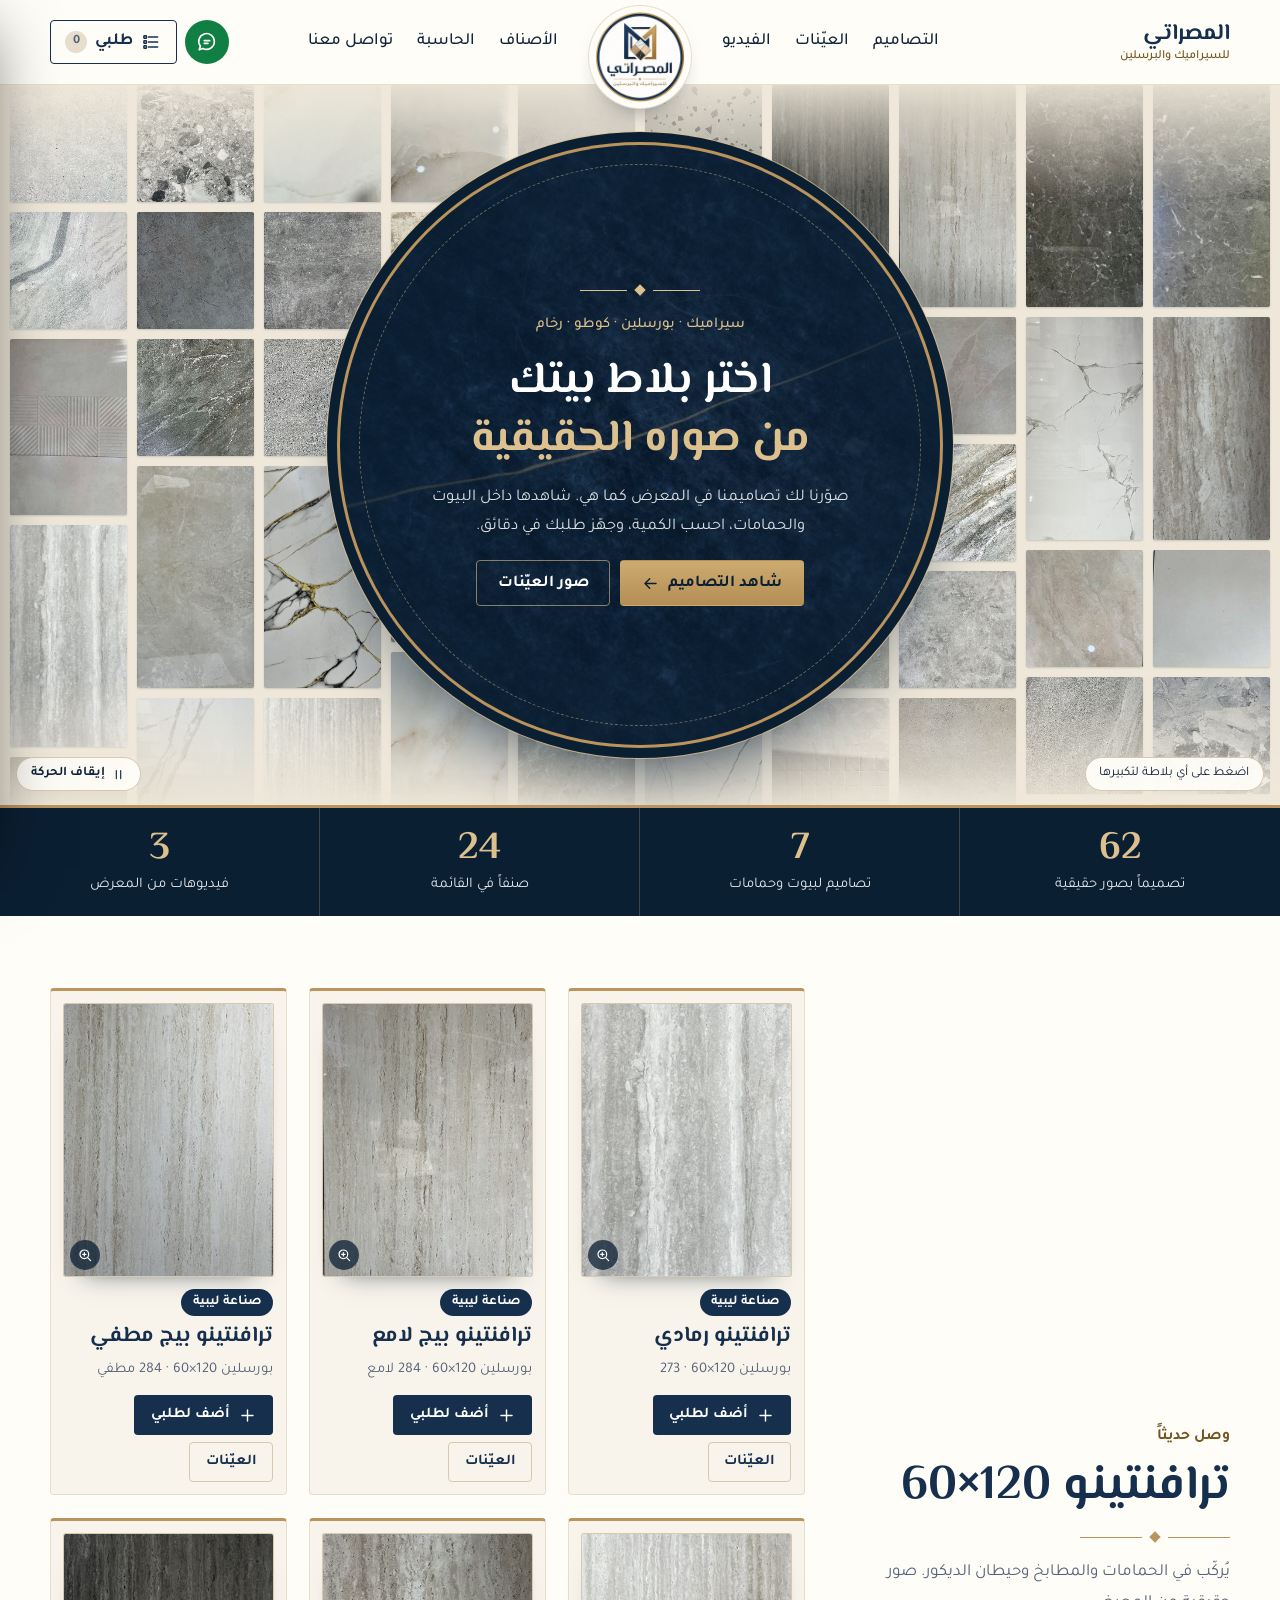
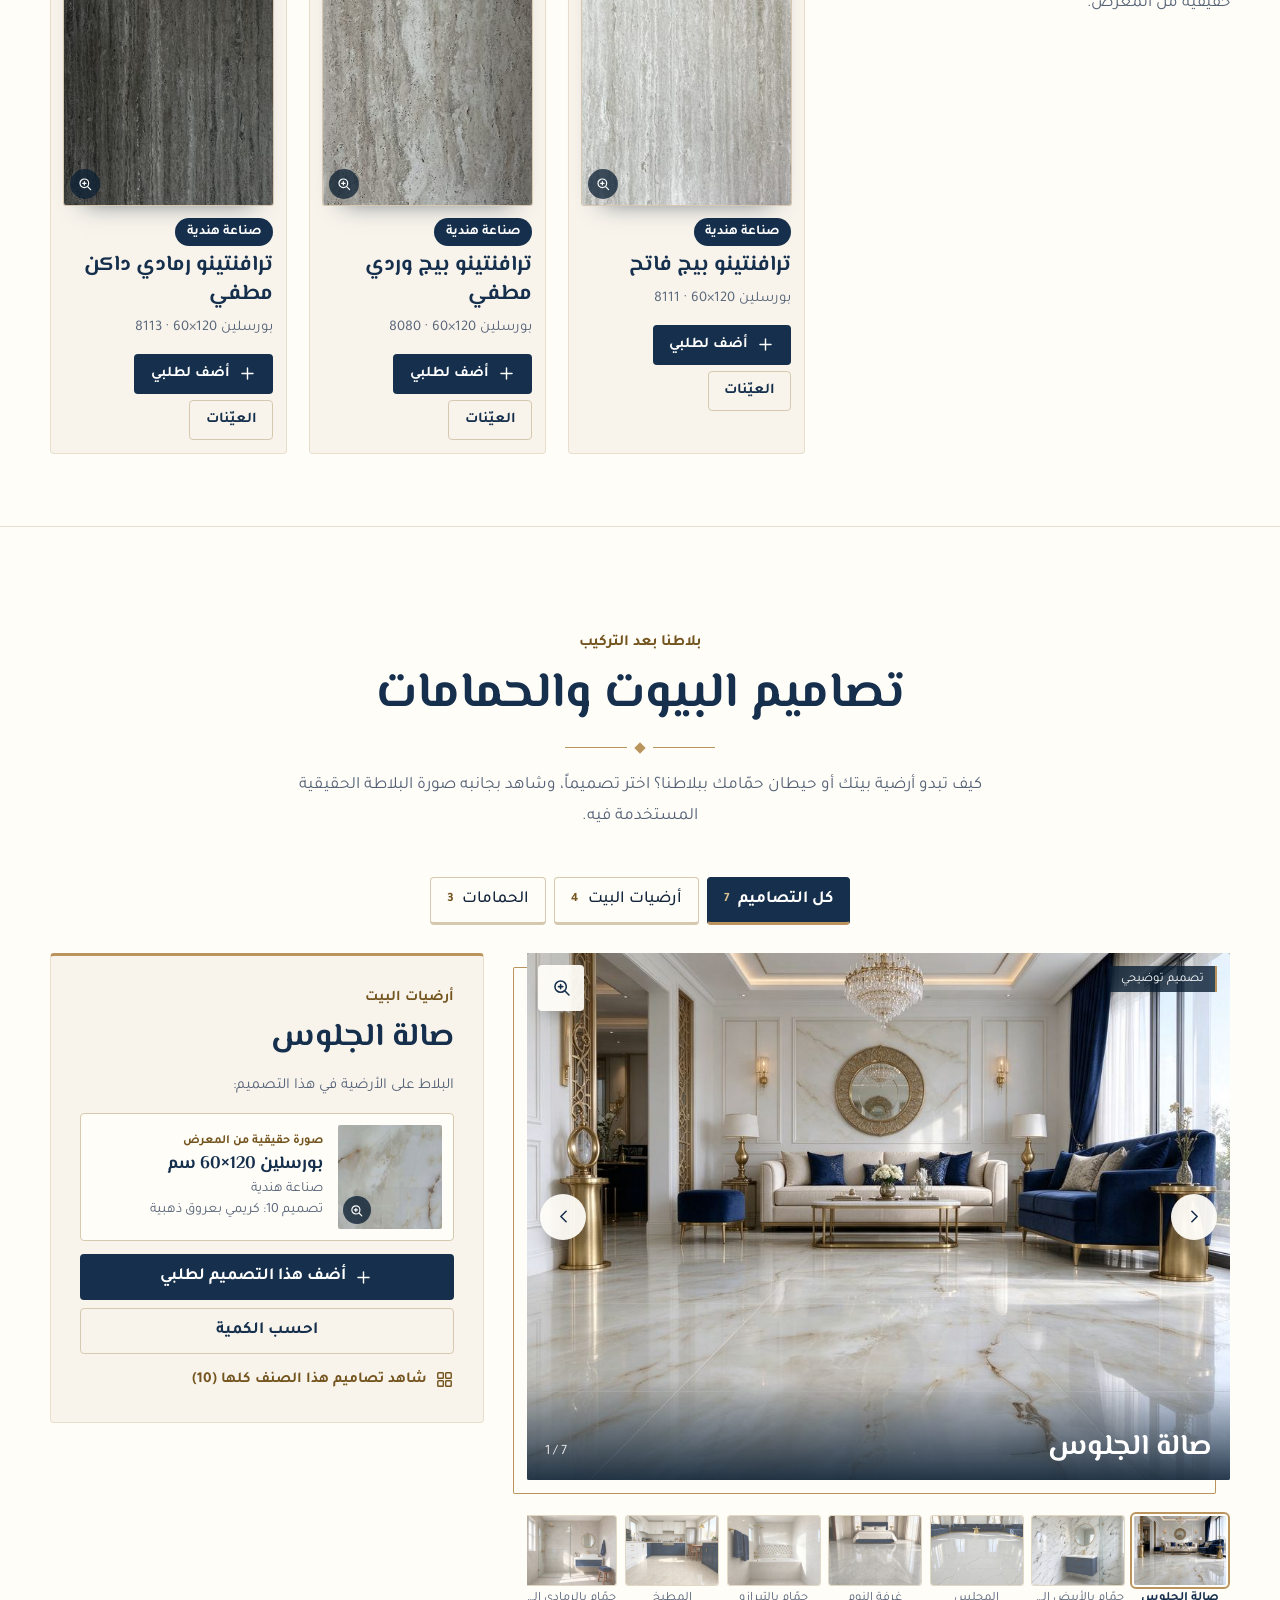
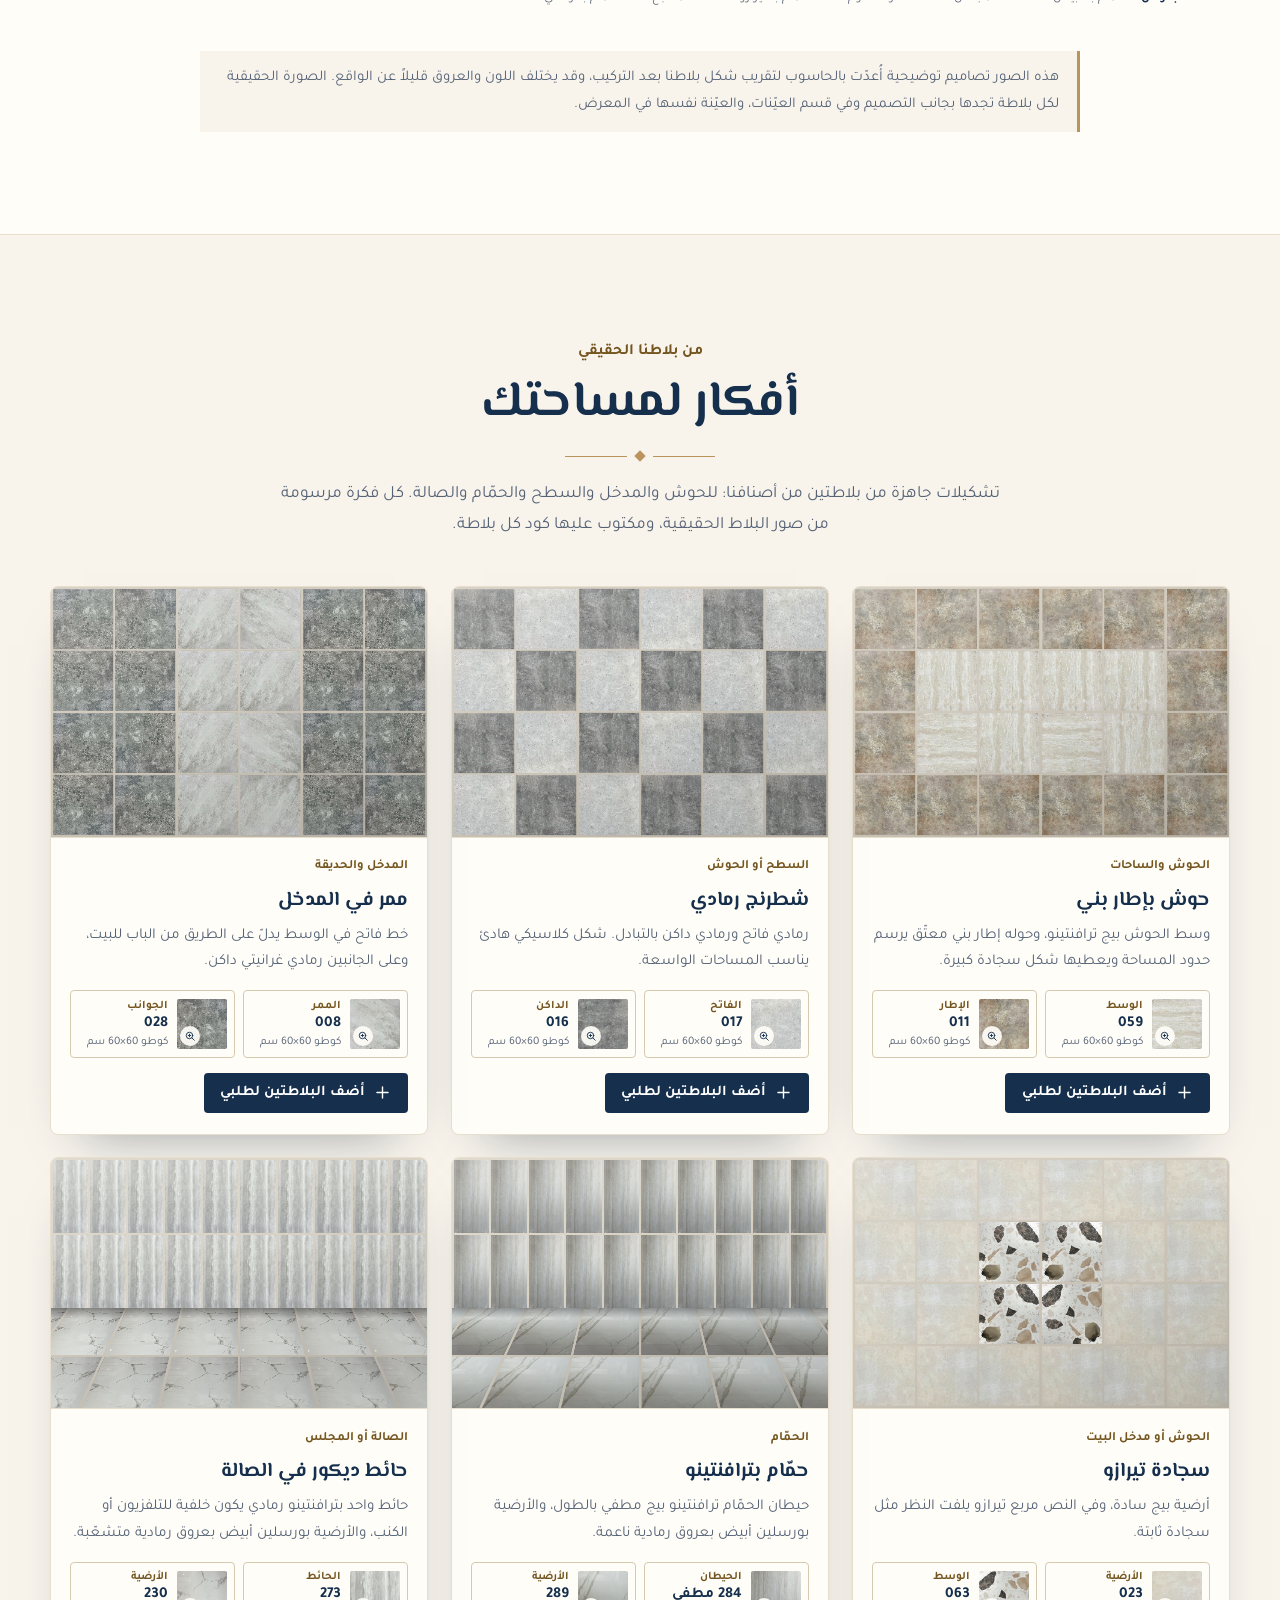
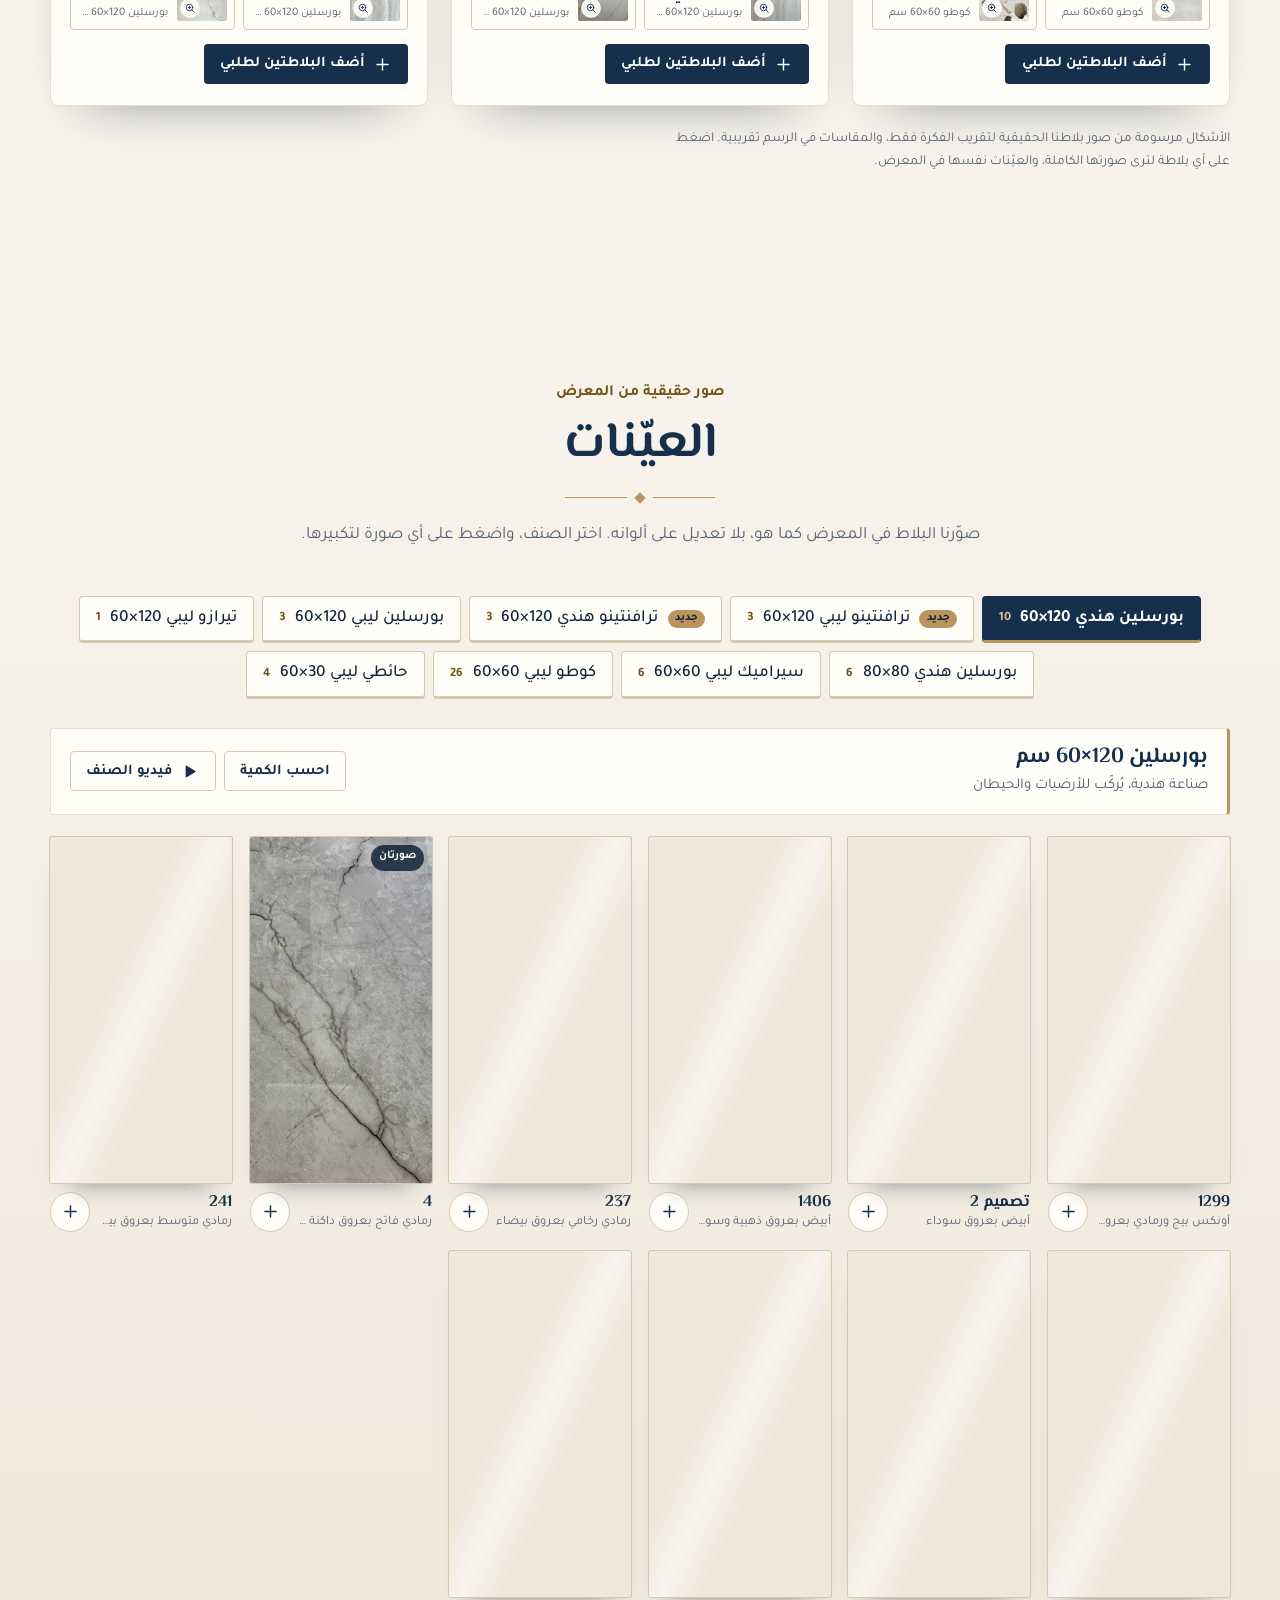
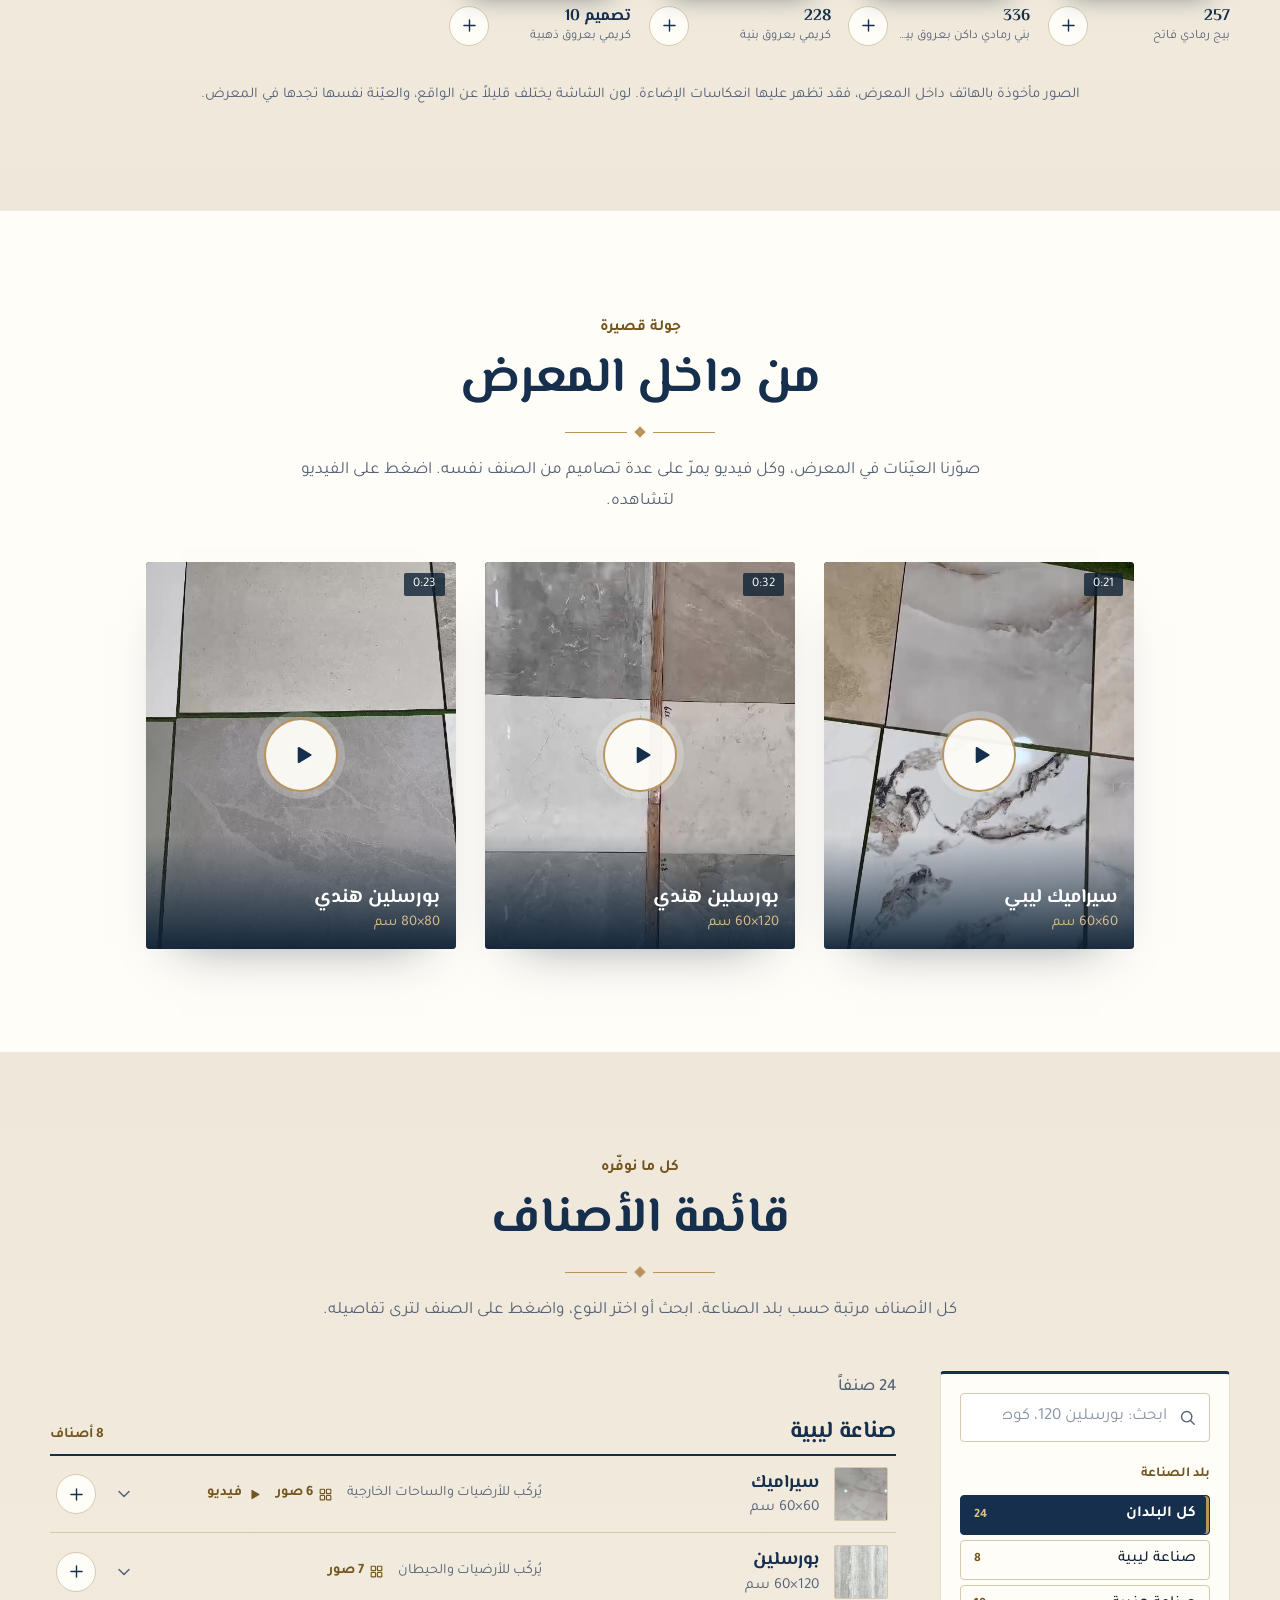
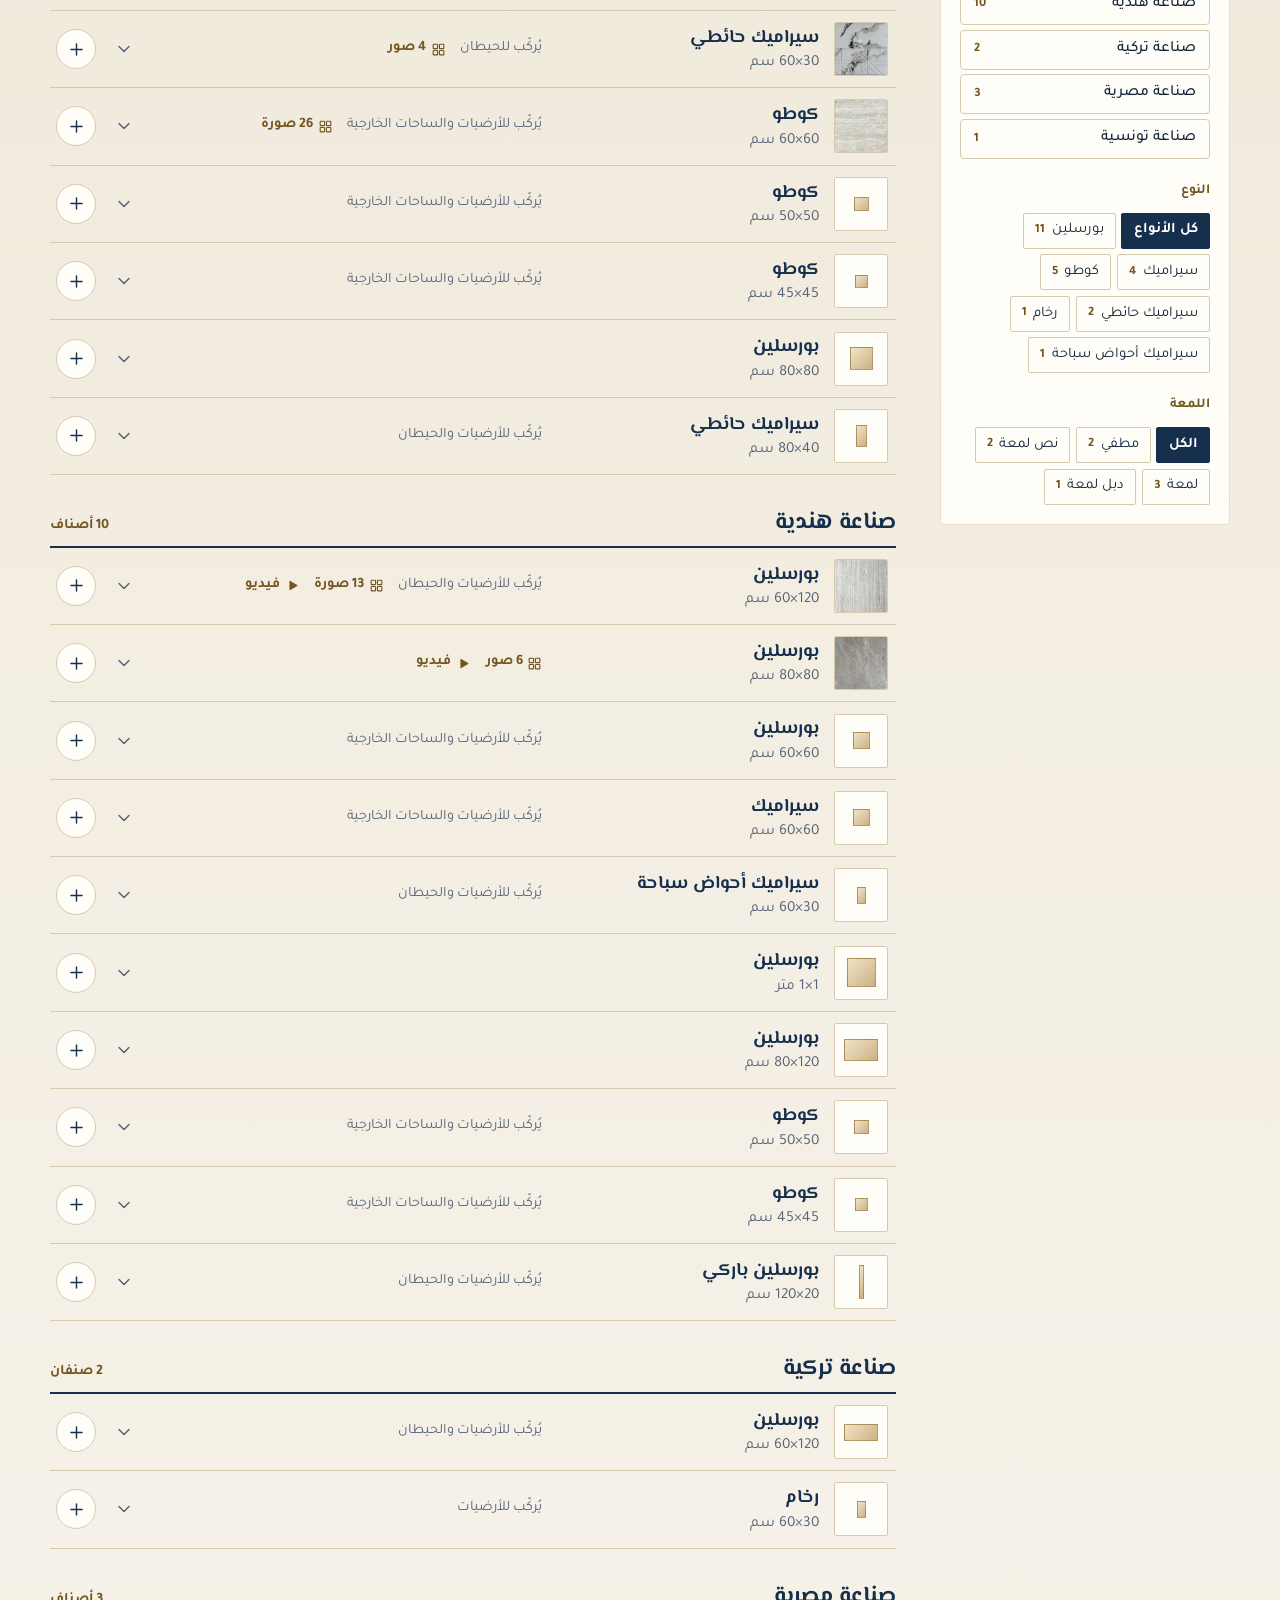
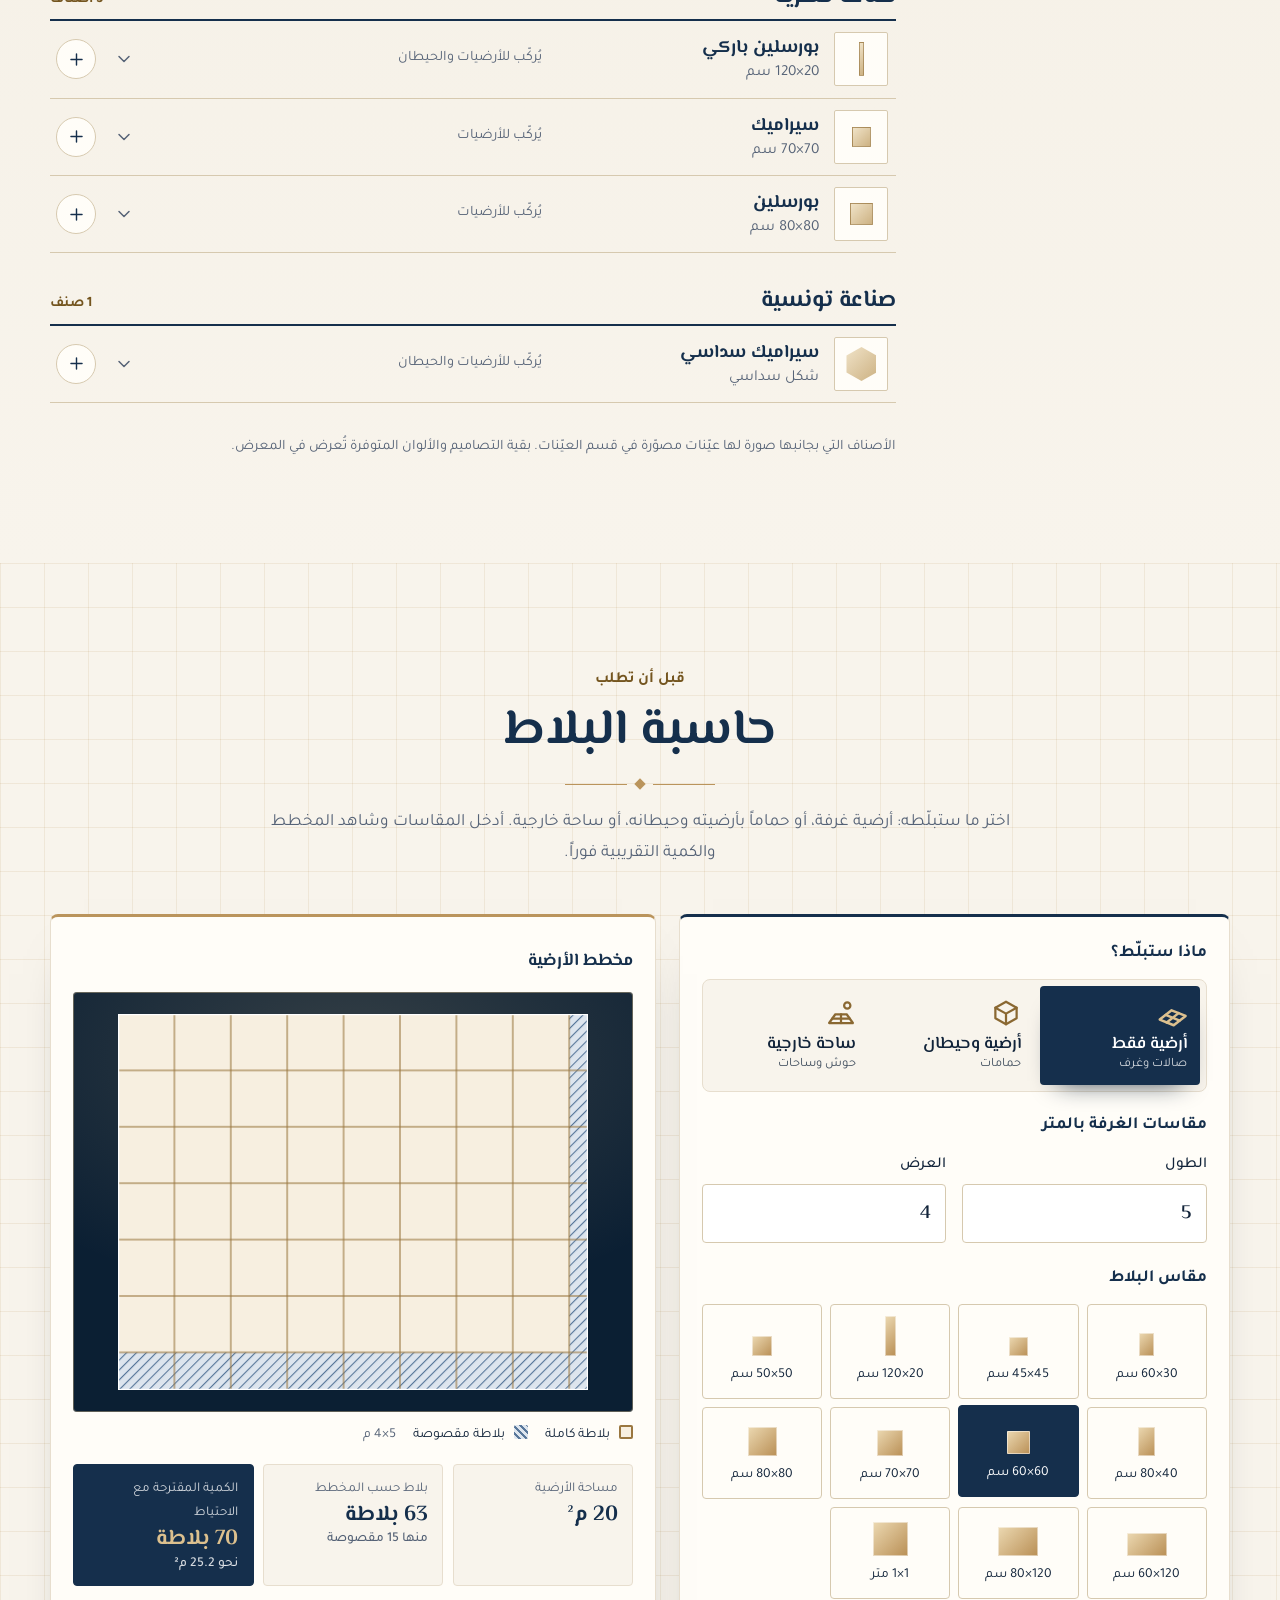
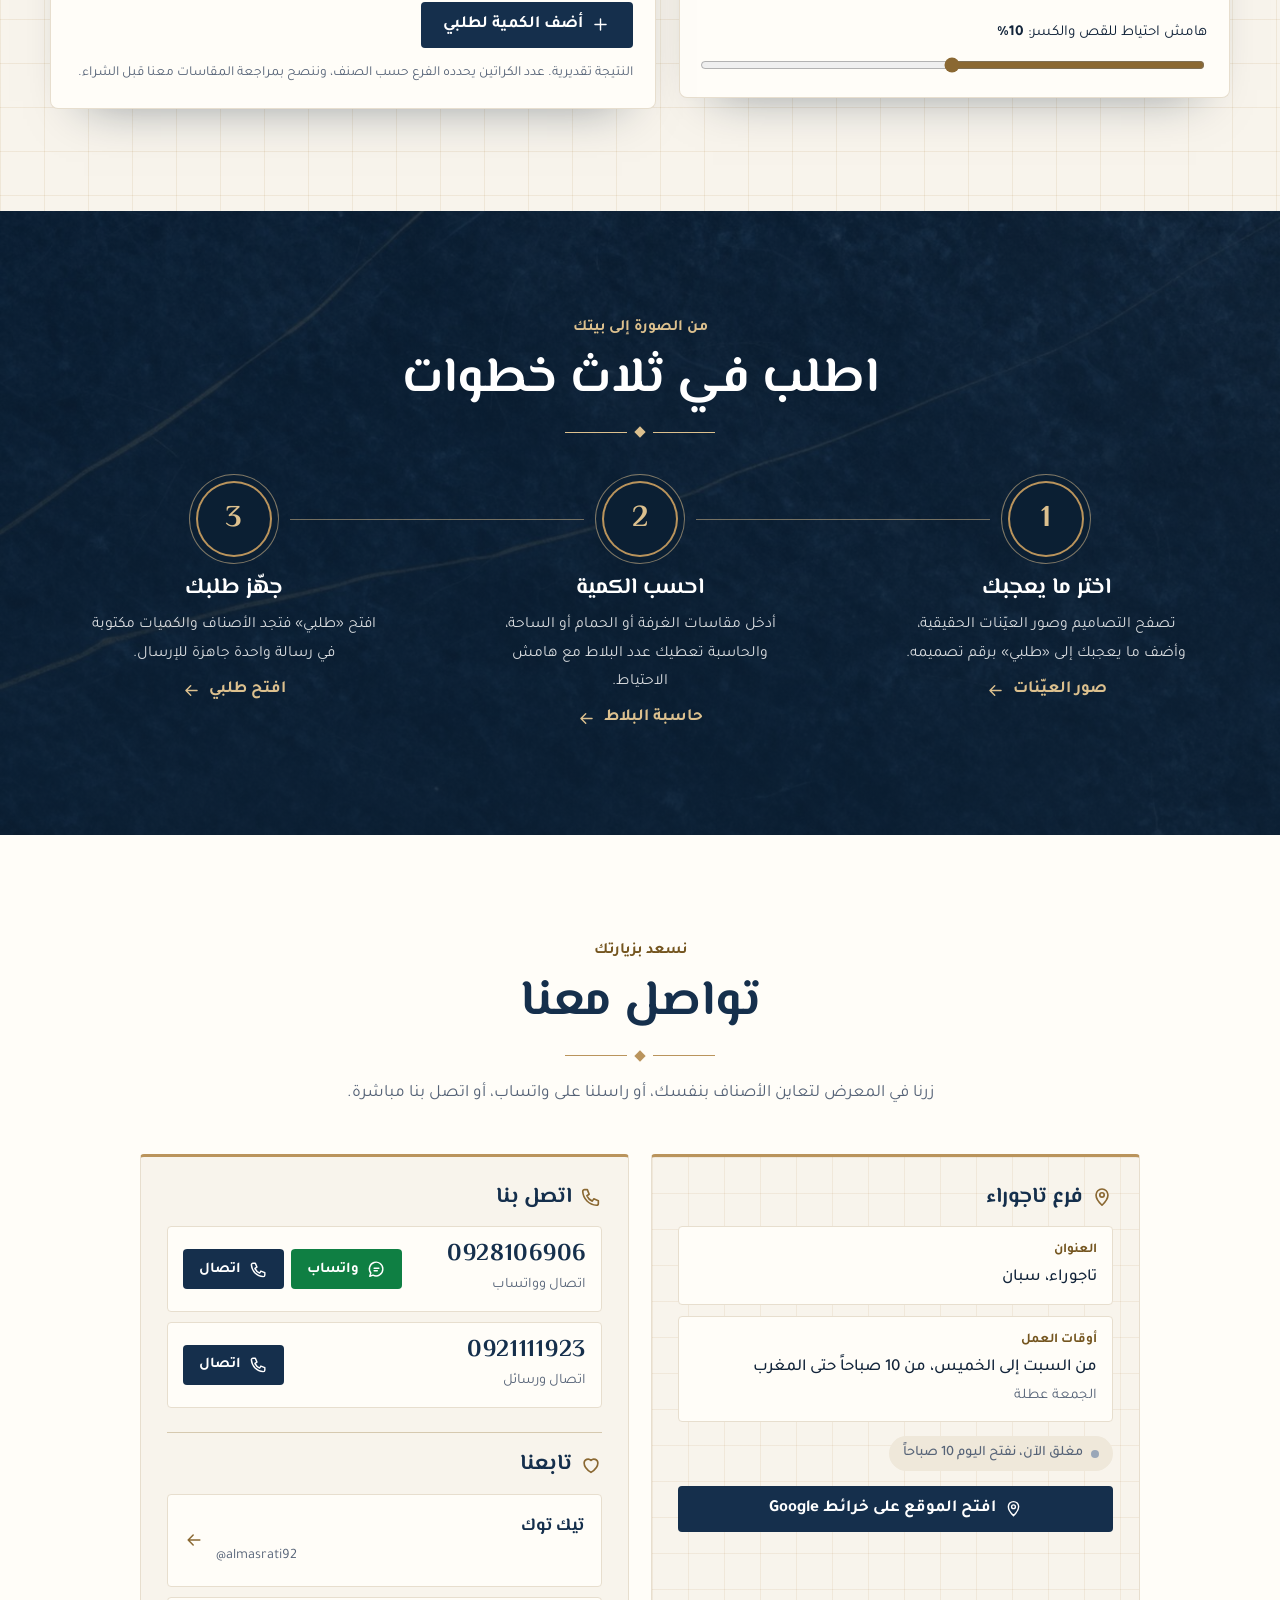
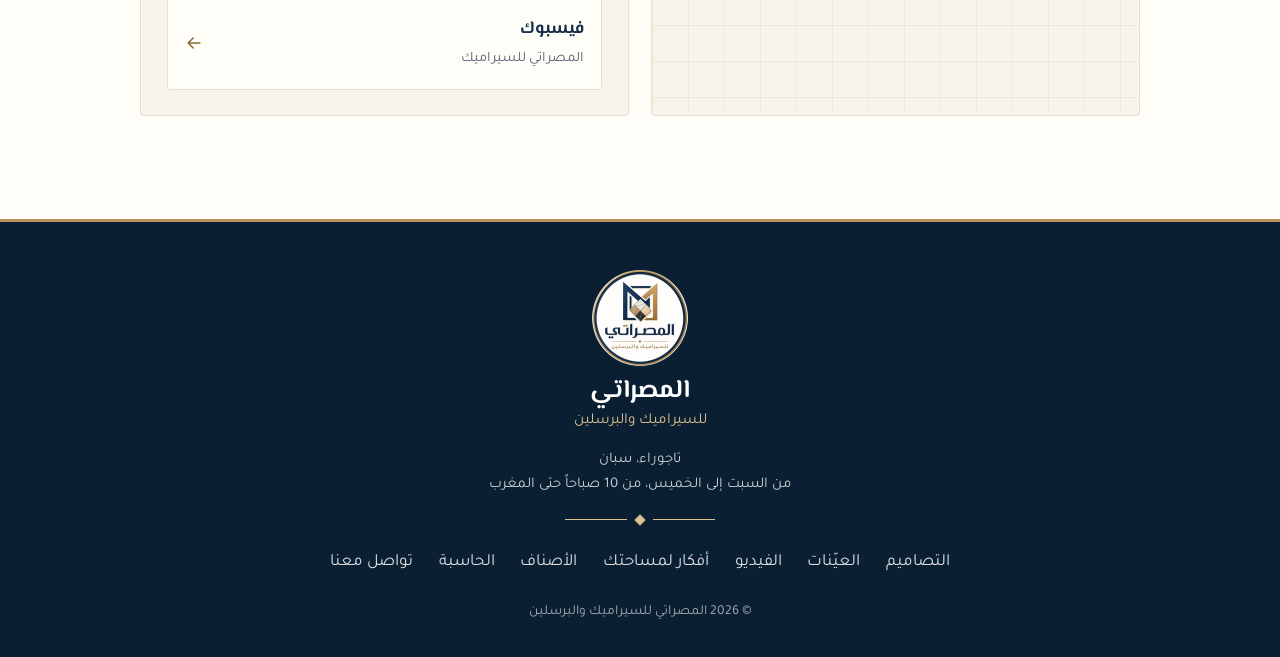
==== commit b5f05e05: "Add Indian porcelain codes and show a second piece for code 4 Co-Authored-By: Claude Opus 5.5 <norep" ====
--- a/index.html
+++ b/index.html
@@ -22,11 +22,11 @@
 <link rel="preload" as="font" type="font/woff2" href="fonts/el-messiri-arabic-wght-normal.woff2" crossorigin>
 <link rel="preload" as="font" type="font/woff2" href="fonts/tajawal-arabic-400-normal.woff2" crossorigin>
 <link rel="preload" as="image" href="assets/bg-navy.jpg">
-<link rel="stylesheet" href="styles.css?v=9e9d59895f">
+<link rel="stylesheet" href="styles.css?v=d41700d84e">
 <script type="application/ld+json">{"@context":"https://schema.org","@type":"HomeGoodsStore","name":"المصراتي للسيراميك والبرسلين","url":"https://almesrati.github.io/","logo":"https://almesrati.github.io/icon-512.png","image":"https://almesrati.github.io/og.jpg","description":"المصراتي للسيراميك والبرسلين: سيراميك وبورسلين وكوطو ورخام من الصناعة الليبية والهندية والتركية والمصرية والتونسية. شاهد تصاميم البيوت والحمامات وصور العيّنات الحقيقية من المعرض، احسب كمية البلاط، وجهّز طلبك.","sameAs":["https://www.tiktok.com/@almasrati92","https://www.facebook.com/share/1Tz4UJCwQS/"],"telephone":["+218928106906","+218921111923"],"address":{"@type":"PostalAddress","streetAddress":"تاجوراء، سبان","addressCountry":"LY"},"hasMap":"https://maps.app.goo.gl/TtLsjuZT7ZqKaPyy9"}</script>
-<script type="module" src="app.js?v=59ec3e475d"></script>
+<script type="module" src="app.js?v=7c065db1f8"></script>
 </head>
 <body>
-<div id="root"><link rel="preload" as="image" href="brand/logo-192.png"/><link rel="preload" as="image" imageSrcSet="designs/p120-04-w.jpg 200w, designs/p120-04-t.jpg 280w" imageSizes="(max-width: 639px) 24vw, (max-width: 959px) 16vw, (max-width: 1279px) 12vw, 10vw"/><link rel="preload" as="image" imageSrcSet="designs/in120t-01-w.jpg 200w, designs/in120t-01-t.jpg 280w" imageSizes="(max-width: 639px) 24vw, (max-width: 959px) 16vw, (max-width: 1279px) 12vw, 10vw"/><link rel="preload" as="image" imageSrcSet="designs/p80-05-w.jpg 200w, designs/p80-05-t.jpg 360w" imageSizes="(max-width: 639px) 24vw, (max-width: 959px) 16vw, (max-width: 1279px) 12vw, 10vw"/><link rel="preload" as="image" imageSrcSet="designs/lk60-04-w.jpg 200w, designs/lk60-04-t.jpg 360w" imageSizes="(max-width: 639px) 24vw, (max-width: 959px) 16vw, (max-width: 1279px) 12vw, 10vw"/><link rel="preload" as="image" imageSrcSet="designs/lk60-15-w.jpg 200w, designs/lk60-15-t.jpg 360w" imageSizes="(max-width: 639px) 24vw, (max-width: 959px) 16vw, (max-width: 1279px) 12vw, 10vw"/><link rel="preload" as="image" imageSrcSet="designs/lk60-26-w.jpg 200w, designs/lk60-26-t.jpg 360w" imageSizes="(max-width: 639px) 24vw, (max-width: 959px) 16vw, (max-width: 1279px) 12vw, 10vw"/><link rel="preload" as="image" imageSrcSet="designs/p120-07-w.jpg 200w, designs/p120-07-t.jpg 280w" imageSizes="(max-width: 639px) 24vw, (max-width: 959px) 16vw, (max-width: 1279px) 12vw, 10vw"/><link rel="preload" as="image" imageSrcSet="designs/ly120m-01-w.jpg 200w, designs/ly120m-01-t.jpg 280w" imageSizes="(max-width: 639px) 24vw, (max-width: 959px) 16vw, (max-width: 1279px) 12vw, 10vw"/><link rel="preload" as="image" imageSrcSet="designs/c60-02-w.jpg 200w, designs/c60-02-t.jpg 360w" imageSizes="(max-width: 639px) 24vw, (max-width: 959px) 16vw, (max-width: 1279px) 12vw, 10vw"/><link rel="preload" as="image" imageSrcSet="designs/lk60-07-w.jpg 200w, designs/lk60-07-t.jpg 360w" imageSizes="(max-width: 639px) 24vw, (max-width: 959px) 16vw, (max-width: 1279px) 12vw, 10vw"/><link rel="preload" as="image" imageSrcSet="designs/lk60-18-w.jpg 200w, designs/lk60-18-t.jpg 360w" imageSizes="(max-width: 639px) 24vw, (max-width: 959px) 16vw, (max-width: 1279px) 12vw, 10vw"/><link rel="preload" as="image" imageSrcSet="designs/w30-03-w.jpg 200w, designs/w30-03-t.jpg 320w" imageSizes="(max-width: 639px) 24vw, (max-width: 959px) 16vw, (max-width: 1279px) 12vw, 10vw"/><link rel="preload" as="image" imageSrcSet="designs/p120-10-w.jpg 200w, designs/p120-10-t.jpg 280w" imageSizes="(max-width: 639px) 24vw, (max-width: 959px) 16vw, (max-width: 1279px) 12vw, 10vw"/><link rel="preload" as="image" imageSrcSet="designs/ly120tz-01-w.jpg 200w, designs/ly120tz-01-t.jpg 280w" imageSizes="(max-width: 639px) 24vw, (max-width: 959px) 16vw, (max-width: 1279px) 12vw, 10vw"/><link rel="preload" as="image" imageSrcSet="designs/c60-05-w.jpg 200w, designs/c60-05-t.jpg 360w" imageSizes="(max-width: 639px) 24vw, (max-width: 959px) 16vw, (max-width: 1279px) 12vw, 10vw"/><link rel="preload" as="image" imageSrcSet="designs/lk60-10-w.jpg 200w, designs/lk60-10-t.jpg 360w" imageSizes="(max-width: 639px) 24vw, (max-width: 959px) 16vw, (max-width: 1279px) 12vw, 10vw"/><link rel="preload" as="image" imageSrcSet="designs/lk60-21-w.jpg 200w, designs/lk60-21-t.jpg 360w" imageSizes="(max-width: 639px) 24vw, (max-width: 959px) 16vw, (max-width: 1279px) 12vw, 10vw"/><link rel="preload" as="image" imageSrcSet="designs/p120-02-w.jpg 200w, designs/p120-02-t.jpg 280w" imageSizes="(max-width: 639px) 24vw, (max-width: 959px) 16vw, (max-width: 1279px) 12vw, 10vw"/><link rel="preload" as="image" imageSrcSet="designs/ly120-02-w.jpg 200w, designs/ly120-02-t.jpg 280w" imageSizes="(max-width: 639px) 24vw, (max-width: 959px) 16vw, (max-width: 1279px) 12vw, 10vw"/><link rel="preload" as="image" imageSrcSet="designs/p80-03-w.jpg 200w, designs/p80-03-t.jpg 360w" imageSizes="(max-width: 639px) 24vw, (max-width: 959px) 16vw, (max-width: 1279px) 12vw, 10vw"/><link rel="preload" as="image" imageSrcSet="designs/lk60-02-w.jpg 200w, designs/lk60-02-t.jpg 360w" imageSizes="(max-width: 639px) 24vw, (max-width: 959px) 16vw, (max-width: 1279px) 12vw, 10vw"/><link rel="preload" as="image" imageSrcSet="designs/lk60-13-w.jpg 200w, designs/lk60-13-t.jpg 360w" imageSizes="(max-width: 639px) 24vw, (max-width: 959px) 16vw, (max-width: 1279px) 12vw, 10vw"/><link rel="preload" as="image" imageSrcSet="designs/lk60-24-w.jpg 200w, designs/lk60-24-t.jpg 360w" imageSizes="(max-width: 639px) 24vw, (max-width: 959px) 16vw, (max-width: 1279px) 12vw, 10vw"/><link rel="preload" as="image" imageSrcSet="designs/p120-05-w.jpg 200w, designs/p120-05-t.jpg 280w" imageSizes="(max-width: 639px) 24vw, (max-width: 959px) 16vw, (max-width: 1279px) 12vw, 10vw"/><link rel="preload" as="image" imageSrcSet="designs/in120t-02-w.jpg 200w, designs/in120t-02-t.jpg 280w" imageSizes="(max-width: 639px) 24vw, (max-width: 959px) 16vw, (max-width: 1279px) 12vw, 10vw"/><link rel="preload" as="image" imageSrcSet="designs/p80-06-w.jpg 200w, designs/p80-06-t.jpg 360w" imageSizes="(max-width: 639px) 24vw, (max-width: 959px) 16vw, (max-width: 1279px) 12vw, 10vw"/><link rel="preload" as="image" imageSrcSet="designs/lk60-05-w.jpg 200w, designs/lk60-05-t.jpg 360w" imageSizes="(max-width: 639px) 24vw, (max-width: 959px) 16vw, (max-width: 1279px) 12vw, 10vw"/><link rel="preload" as="image" imageSrcSet="designs/lk60-16-w.jpg 200w, designs/lk60-16-t.jpg 360w" imageSizes="(max-width: 639px) 24vw, (max-width: 959px) 16vw, (max-width: 1279px) 12vw, 10vw"/><link rel="preload" as="image" imageSrcSet="designs/w30-01-w.jpg 200w, designs/w30-01-t.jpg 320w" imageSizes="(max-width: 639px) 24vw, (max-width: 959px) 16vw, (max-width: 1279px) 12vw, 10vw"/><link rel="preload" as="image" imageSrcSet="designs/p120-08-w.jpg 200w, designs/p120-08-t.jpg 280w" imageSizes="(max-width: 639px) 24vw, (max-width: 959px) 16vw, (max-width: 1279px) 12vw, 10vw"/><link rel="preload" as="image" imageSrcSet="designs/ly120m-02-w.jpg 200w, designs/ly120m-02-t.jpg 280w" imageSizes="(max-width: 639px) 24vw, (max-width: 959px) 16vw, (max-width: 1279px) 12vw, 10vw"/><link rel="preload" as="image" imageSrcSet="designs/c60-03-w.jpg 200w, designs/c60-03-t.jpg 360w" imageSizes="(max-width: 639px) 24vw, (max-width: 959px) 16vw, (max-width: 1279px) 12vw, 10vw"/><link rel="preload" as="image" imageSrcSet="designs/lk60-08-w.jpg 200w, designs/lk60-08-t.jpg 360w" imageSizes="(max-width: 639px) 24vw, (max-width: 959px) 16vw, (max-width: 1279px) 12vw, 10vw"/><link rel="preload" as="image" imageSrcSet="designs/lk60-19-w.jpg 200w, designs/lk60-19-t.jpg 360w" imageSizes="(max-width: 639px) 24vw, (max-width: 959px) 16vw, (max-width: 1279px) 12vw, 10vw"/><link rel="preload" as="image" imageSrcSet="designs/w30-04-w.jpg 200w, designs/w30-04-t.jpg 320w" imageSizes="(max-width: 639px) 24vw, (max-width: 959px) 16vw, (max-width: 1279px) 12vw, 10vw"/><link rel="preload" as="image" imageSrcSet="designs/p120-11-w.jpg 200w, designs/p120-11-t.jpg 280w" imageSizes="(max-width: 639px) 24vw, (max-width: 959px) 16vw, (max-width: 1279px) 12vw, 10vw"/><link rel="preload" as="image" imageSrcSet="designs/p80-01-w.jpg 200w, designs/p80-01-t.jpg 360w" imageSizes="(max-width: 639px) 24vw, (max-width: 959px) 16vw, (max-width: 1279px) 12vw, 10vw"/><link rel="preload" as="image" imageSrcSet="designs/c60-06-w.jpg 200w, designs/c60-06-t.jpg 360w" imageSizes="(max-width: 639px) 24vw, (max-width: 959px) 16vw, (max-width: 1279px) 12vw, 10vw"/><link rel="preload" as="image" imageSrcSet="designs/lk60-11-w.jpg 200w, designs/lk60-11-t.jpg 360w" imageSizes="(max-width: 639px) 24vw, (max-width: 959px) 16vw, (max-width: 1279px) 12vw, 10vw"/><link rel="preload" as="image" imageSrcSet="designs/lk60-22-w.jpg 200w, designs/lk60-22-t.jpg 360w" imageSizes="(max-width: 639px) 24vw, (max-width: 959px) 16vw, (max-width: 1279px) 12vw, 10vw"/><link rel="preload" as="image" imageSrcSet="designs/p120-03-w.jpg 200w, designs/p120-03-t.jpg 280w" imageSizes="(max-width: 639px) 24vw, (max-width: 959px) 16vw, (max-width: 1279px) 12vw, 10vw"/><link rel="preload" as="image" imageSrcSet="designs/ly120-03-w.jpg 200w, designs/ly120-03-t.jpg 280w" imageSizes="(max-width: 639px) 24vw, (max-width: 959px) 16vw, (max-width: 1279px) 12vw, 10vw"/><link rel="preload" as="image" imageSrcSet="designs/p80-04-w.jpg 200w, designs/p80-04-t.jpg 360w" imageSizes="(max-width: 639px) 24vw, (max-width: 959px) 16vw, (max-width: 1279px) 12vw, 10vw"/><link rel="preload" as="image" imageSrcSet="designs/lk60-03-w.jpg 200w, designs/lk60-03-t.jpg 360w" imageSizes="(max-width: 639px) 24vw, (max-width: 959px) 16vw, (max-width: 1279px) 12vw, 10vw"/><link rel="preload" as="image" imageSrcSet="designs/lk60-14-w.jpg 200w, designs/lk60-14-t.jpg 360w" imageSizes="(max-width: 639px) 24vw, (max-width: 959px) 16vw, (max-width: 1279px) 12vw, 10vw"/><link rel="preload" as="image" imageSrcSet="designs/lk60-25-w.jpg 200w, designs/lk60-25-t.jpg 360w" imageSizes="(max-width: 639px) 24vw, (max-width: 959px) 16vw, (max-width: 1279px) 12vw, 10vw"/><link rel="preload" as="image" imageSrcSet="designs/p120-06-w.jpg 200w, designs/p120-06-t.jpg 280w" imageSizes="(max-width: 639px) 24vw, (max-width: 959px) 16vw, (max-width: 1279px) 12vw, 10vw"/><link rel="preload" as="image" imageSrcSet="designs/in120t-03-w.jpg 200w, designs/in120t-03-t.jpg 280w" imageSizes="(max-width: 639px) 24vw, (max-width: 959px) 16vw, (max-width: 1279px) 12vw, 10vw"/><link rel="preload" as="image" imageSrcSet="designs/c60-01-w.jpg 200w, designs/c60-01-t.jpg 360w" imageSizes="(max-width: 639px) 24vw, (max-width: 959px) 16vw, (max-width: 1279px) 12vw, 10vw"/><link rel="preload" as="image" imageSrcSet="designs/lk60-06-w.jpg 200w, designs/lk60-06-t.jpg 360w" imageSizes="(max-width: 639px) 24vw, (max-width: 959px) 16vw, (max-width: 1279px) 12vw, 10vw"/><link rel="preload" as="image" imageSrcSet="designs/lk60-17-w.jpg 200w, designs/lk60-17-t.jpg 360w" imageSizes="(max-width: 639px) 24vw, (max-width: 959px) 16vw, (max-width: 1279px) 12vw, 10vw"/><link rel="preload" as="image" imageSrcSet="designs/w30-02-w.jpg 200w, designs/w30-02-t.jpg 320w" imageSizes="(max-width: 639px) 24vw, (max-width: 959px) 16vw, (max-width: 1279px) 12vw, 10vw"/><link rel="preload" as="image" imageSrcSet="designs/p120-09-w.jpg 200w, designs/p120-09-t.jpg 280w" imageSizes="(max-width: 639px) 24vw, (max-width: 959px) 16vw, (max-width: 1279px) 12vw, 10vw"/><link rel="preload" as="image" imageSrcSet="designs/ly120m-03-w.jpg 200w, designs/ly120m-03-t.jpg 280w" imageSizes="(max-width: 639px) 24vw, (max-width: 959px) 16vw, (max-width: 1279px) 12vw, 10vw"/><link rel="preload" as="image" imageSrcSet="designs/c60-04-w.jpg 200w, designs/c60-04-t.jpg 360w" imageSizes="(max-width: 639px) 24vw, (max-width: 959px) 16vw, (max-width: 1279px) 12vw, 10vw"/><link rel="preload" as="image" imageSrcSet="designs/lk60-09-w.jpg 200w, designs/lk60-09-t.jpg 360w" imageSizes="(max-width: 639px) 24vw, (max-width: 959px) 16vw, (max-width: 1279px) 12vw, 10vw"/><link rel="preload" as="image" imageSrcSet="designs/lk60-20-w.jpg 200w, designs/lk60-20-t.jpg 360w" imageSizes="(max-width: 639px) 24vw, (max-width: 959px) 16vw, (max-width: 1279px) 12vw, 10vw"/><link rel="preload" as="image" imageSrcSet="designs/p120-01-w.jpg 200w, designs/p120-01-t.jpg 280w" imageSizes="(max-width: 639px) 24vw, (max-width: 959px) 16vw, (max-width: 1279px) 12vw, 10vw"/><link rel="preload" as="image" imageSrcSet="designs/ly120-01-w.jpg 200w, designs/ly120-01-t.jpg 280w" imageSizes="(max-width: 639px) 24vw, (max-width: 959px) 16vw, (max-width: 1279px) 12vw, 10vw"/><link rel="preload" as="image" imageSrcSet="designs/p80-02-w.jpg 200w, designs/p80-02-t.jpg 360w" imageSizes="(max-width: 639px) 24vw, (max-width: 959px) 16vw, (max-width: 1279px) 12vw, 10vw"/><div class="site"><a href="#looks" class="skip">تخطَّ إلى التصاميم</a><header class="hd "><div class="wrap hd-in"><div class="hd-side hd-side-a"><a href="#top" class="hd-word" aria-label="المصراتي للسيراميك والبرسلين: أعلى الصفحة"><strong>المصراتي</strong><span>للسيراميك والبرسلين</span></a><nav class="hd-nav" aria-label="أقسام الموقع"><a href="#looks">التصاميم</a><a href="#samples">العيّنات</a><a href="#videos">الفيديو</a></nav></div><a href="#top" class="hd-logo" aria-label="المصراتي للسيراميك والبرسلين: أعلى الصفحة"><img src="brand/logo-192.png" alt="" width="192" height="192"/></a><div class="hd-side hd-side-b"><nav class="hd-nav" aria-label="أدوات الموقع"><a href="#catalog">الأصناف</a><a href="#calculator">الحاسبة</a><a href="#contact">تواصل معنا</a></nav><div class="hd-acts"><a class="hd-wa" href="https://wa.me/218928106906?text=%D9%85%D8%B1%D8%AD%D8%A8%D8%A7%D9%8B%D8%8C%20%D8%A3%D8%B3%D8%AA%D9%81%D8%B3%D8%B1%20%D8%B9%D9%86%20%D8%A3%D8%B5%D9%86%D8%A7%D9%81%20%D8%A7%D9%84%D9%85%D8%B5%D8%B1%D8%A7%D8%AA%D9%8A%20%D9%84%D9%84%D8%B3%D9%8A%D8%B1%D8%A7%D9%85%D9%8A%D9%83%20%D9%88%D8%A7%D9%84%D8%A8%D8%B1%D8%B3%D9%84%D9%8A%D9%86" target="_blank" rel="noopener noreferrer" aria-label="راسلنا على واتساب: 0928106906"><svg width="24" height="24" viewBox="0 0 24 24" fill="none" stroke="currentColor" stroke-width="1.8" stroke-linecap="round" stroke-linejoin="round" aria-hidden="true"><path d="M20 11.5a8.5 8.5 0 0 1-12.4 7.6L3.5 20.5l1.3-4A8.5 8.5 0 1 1 20 11.5z"></path><path d="M9 10.5h6M9 13.5h4"></path></svg></a><button type="button" class="hd-req" aria-label="طلبي، 0 عناصر"><svg width="24" height="24" viewBox="0 0 24 24" fill="none" stroke="currentColor" stroke-width="1.8" stroke-linecap="round" stroke-linejoin="round" aria-hidden="true"><path d="M9 6h11M9 12h11M9 18h11"></path><rect x="3.5" y="4.5" width="3" height="3" rx=".6"></rect><rect x="3.5" y="10.5" width="3" height="3" rx=".6"></rect><rect x="3.5" y="16.5" width="3" height="3" rx=".6"></rect></svg><span class="hd-req-label">طلبي</span><span class="badge ">0</span></button></div></div></div></header><main><section class="hero" id="top" aria-label="الواجهة"><div class="hero-stage"><div class="wall " aria-hidden="true"><div class="wall-col"><div class="wall-track " style="--dur:55s"><img class="wall-tile is-slab" src="designs/p120-04-w.jpg" srcSet="designs/p120-04-w.jpg 200w, designs/p120-04-t.jpg 280w" sizes="(max-width: 639px) 24vw, (max-width: 959px) 16vw, (max-width: 1279px) 12vw, 10vw" alt="" data-design="p120-04" decoding="async" draggable="false"/><img class="wall-tile is-slab" src="designs/in120t-01-w.jpg" srcSet="designs/in120t-01-w.jpg 200w, designs/in120t-01-t.jpg 280w" sizes="(max-width: 639px) 24vw, (max-width: 959px) 16vw, (max-width: 1279px) 12vw, 10vw" alt="" data-design="in120t-01" decoding="async" draggable="false"/><img class="wall-tile is-square" src="designs/p80-05-w.jpg" srcSet="designs/p80-05-w.jpg 200w, designs/p80-05-t.jpg 360w" sizes="(max-width: 639px) 24vw, (max-width: 959px) 16vw, (max-width: 1279px) 12vw, 10vw" alt="" data-design="p80-05" decoding="async" draggable="false"/><img class="wall-tile is-square" src="designs/lk60-04-w.jpg" srcSet="designs/lk60-04-w.jpg 200w, designs/lk60-04-t.jpg 360w" sizes="(max-width: 639px) 24vw, (max-width: 959px) 16vw, (max-width: 1279px) 12vw, 10vw" alt="" data-design="lk60-04" decoding="async" draggable="false"/><img class="wall-tile is-square" src="designs/lk60-15-w.jpg" srcSet="designs/lk60-15-w.jpg 200w, designs/lk60-15-t.jpg 360w" sizes="(max-width: 639px) 24vw, (max-width: 959px) 16vw, (max-width: 1279px) 12vw, 10vw" alt="" data-design="lk60-15" decoding="async" draggable="false"/><img class="wall-tile is-square" src="designs/lk60-26-w.jpg" srcSet="designs/lk60-26-w.jpg 200w, designs/lk60-26-t.jpg 360w" sizes="(max-width: 639px) 24vw, (max-width: 959px) 16vw, (max-width: 1279px) 12vw, 10vw" alt="" data-design="lk60-26" decoding="async" draggable="false"/><img class="wall-tile is-slab" src="designs/p120-04-w.jpg" srcSet="designs/p120-04-w.jpg 200w, designs/p120-04-t.jpg 280w" sizes="(max-width: 639px) 24vw, (max-width: 959px) 16vw, (max-width: 1279px) 12vw, 10vw" alt="" data-design="p120-04" decoding="async" draggable="false"/><img class="wall-tile is-slab" src="designs/in120t-01-w.jpg" srcSet="designs/in120t-01-w.jpg 200w, designs/in120t-01-t.jpg 280w" sizes="(max-width: 639px) 24vw, (max-width: 959px) 16vw, (max-width: 1279px) 12vw, 10vw" alt="" data-design="in120t-01" decoding="async" draggable="false"/><img class="wall-tile is-square" src="designs/p80-05-w.jpg" srcSet="designs/p80-05-w.jpg 200w, designs/p80-05-t.jpg 360w" sizes="(max-width: 639px) 24vw, (max-width: 959px) 16vw, (max-width: 1279px) 12vw, 10vw" alt="" data-design="p80-05" decoding="async" draggable="false"/><img class="wall-tile is-square" src="designs/lk60-04-w.jpg" srcSet="designs/lk60-04-w.jpg 200w, designs/lk60-04-t.jpg 360w" sizes="(max-width: 639px) 24vw, (max-width: 959px) 16vw, (max-width: 1279px) 12vw, 10vw" alt="" data-design="lk60-04" decoding="async" draggable="false"/><img class="wall-tile is-square" src="designs/lk60-15-w.jpg" srcSet="designs/lk60-15-w.jpg 200w, designs/lk60-15-t.jpg 360w" sizes="(max-width: 639px) 24vw, (max-width: 959px) 16vw, (max-width: 1279px) 12vw, 10vw" alt="" data-design="lk60-15" decoding="async" draggable="false"/><img class="wall-tile is-square" src="designs/lk60-26-w.jpg" srcSet="designs/lk60-26-w.jpg 200w, designs/lk60-26-t.jpg 360w" sizes="(max-width: 639px) 24vw, (max-width: 959px) 16vw, (max-width: 1279px) 12vw, 10vw" alt="" data-design="lk60-26" decoding="async" draggable="false"/></div></div><div class="wall-col"><div class="wall-track is-down" style="--dur:58s"><img class="wall-tile is-slab" src="designs/p120-07-w.jpg" srcSet="designs/p120-07-w.jpg 200w, designs/p120-07-t.jpg 280w" sizes="(max-width: 639px) 24vw, (max-width: 959px) 16vw, (max-width: 1279px) 12vw, 10vw" alt="" data-design="p120-07" decoding="async" draggable="false"/><img class="wall-tile is-slab" src="designs/ly120m-01-w.jpg" srcSet="designs/ly120m-01-w.jpg 200w, designs/ly120m-01-t.jpg 280w" sizes="(max-width: 639px) 24vw, (max-width: 959px) 16vw, (max-width: 1279px) 12vw, 10vw" alt="" data-design="ly120m-01" decoding="async" draggable="false"/><img class="wall-tile is-square" src="designs/c60-02-w.jpg" srcSet="designs/c60-02-w.jpg 200w, designs/c60-02-t.jpg 360w" sizes="(max-width: 639px) 24vw, (max-width: 959px) 16vw, (max-width: 1279px) 12vw, 10vw" alt="" data-design="c60-02" decoding="async" draggable="false"/><img class="wall-tile is-square" src="designs/lk60-07-w.jpg" srcSet="designs/lk60-07-w.jpg 200w, designs/lk60-07-t.jpg 360w" sizes="(max-width: 639px) 24vw, (max-width: 959px) 16vw, (max-width: 1279px) 12vw, 10vw" alt="" data-design="lk60-07" decoding="async" draggable="false"/><img class="wall-tile is-square" src="designs/lk60-18-w.jpg" srcSet="designs/lk60-18-w.jpg 200w, designs/lk60-18-t.jpg 360w" sizes="(max-width: 639px) 24vw, (max-width: 959px) 16vw, (max-width: 1279px) 12vw, 10vw" alt="" data-design="lk60-18" decoding="async" draggable="false"/><img class="wall-tile is-wall" src="designs/w30-03-w.jpg" srcSet="designs/w30-03-w.jpg 200w, designs/w30-03-t.jpg 320w" sizes="(max-width: 639px) 24vw, (max-width: 959px) 16vw, (max-width: 1279px) 12vw, 10vw" alt="" data-design="w30-03" decoding="async" draggable="false"/><img class="wall-tile is-slab" src="designs/p120-07-w.jpg" srcSet="designs/p120-07-w.jpg 200w, designs/p120-07-t.jpg 280w" sizes="(max-width: 639px) 24vw, (max-width: 959px) 16vw, (max-width: 1279px) 12vw, 10vw" alt="" data-design="p120-07" decoding="async" draggable="false"/><img class="wall-tile is-slab" src="designs/ly120m-01-w.jpg" srcSet="designs/ly120m-01-w.jpg 200w, designs/ly120m-01-t.jpg 280w" sizes="(max-width: 639px) 24vw, (max-width: 959px) 16vw, (max-width: 1279px) 12vw, 10vw" alt="" data-design="ly120m-01" decoding="async" draggable="false"/><img class="wall-tile is-square" src="designs/c60-02-w.jpg" srcSet="designs/c60-02-w.jpg 200w, designs/c60-02-t.jpg 360w" sizes="(max-width: 639px) 24vw, (max-width: 959px) 16vw, (max-width: 1279px) 12vw, 10vw" alt="" data-design="c60-02" decoding="async" draggable="false"/><img class="wall-tile is-square" src="designs/lk60-07-w.jpg" srcSet="designs/lk60-07-w.jpg 200w, designs/lk60-07-t.jpg 360w" sizes="(max-width: 639px) 24vw, (max-width: 959px) 16vw, (max-width: 1279px) 12vw, 10vw" alt="" data-design="lk60-07" decoding="async" draggable="false"/><img class="wall-tile is-square" src="designs/lk60-18-w.jpg" srcSet="designs/lk60-18-w.jpg 200w, designs/lk60-18-t.jpg 360w" sizes="(max-width: 639px) 24vw, (max-width: 959px) 16vw, (max-width: 1279px) 12vw, 10vw" alt="" data-design="lk60-18" decoding="async" draggable="false"/><img class="wall-tile is-wall" src="designs/w30-03-w.jpg" srcSet="designs/w30-03-w.jpg 200w, designs/w30-03-t.jpg 320w" sizes="(max-width: 639px) 24vw, (max-width: 959px) 16vw, (max-width: 1279px) 12vw, 10vw" alt="" data-design="w30-03" decoding="async" draggable="false"/></div></div><div class="wall-col"><div class="wall-track " style="--dur:61s"><img class="wall-tile is-slab" src="designs/p120-10-w.jpg" srcSet="designs/p120-10-w.jpg 200w, designs/p120-10-t.jpg 280w" sizes="(max-width: 639px) 24vw, (max-width: 959px) 16vw, (max-width: 1279px) 12vw, 10vw" alt="" data-design="p120-10" decoding="async" draggable="false"/><img class="wall-tile is-slab" src="designs/ly120tz-01-w.jpg" srcSet="designs/ly120tz-01-w.jpg 200w, designs/ly120tz-01-t.jpg 280w" sizes="(max-width: 639px) 24vw, (max-width: 959px) 16vw, (max-width: 1279px) 12vw, 10vw" alt="" data-design="ly120tz-01" decoding="async" draggable="false"/><img class="wall-tile is-square" src="designs/c60-05-w.jpg" srcSet="designs/c60-05-w.jpg 200w, designs/c60-05-t.jpg 360w" sizes="(max-width: 639px) 24vw, (max-width: 959px) 16vw, (max-width: 1279px) 12vw, 10vw" alt="" data-design="c60-05" decoding="async" draggable="false"/><img class="wall-tile is-square" src="designs/lk60-10-w.jpg" srcSet="designs/lk60-10-w.jpg 200w, designs/lk60-10-t.jpg 360w" sizes="(max-width: 639px) 24vw, (max-width: 959px) 16vw, (max-width: 1279px) 12vw, 10vw" alt="" data-design="lk60-10" decoding="async" draggable="false"/><img class="wall-tile is-square" src="designs/lk60-21-w.jpg" srcSet="designs/lk60-21-w.jpg 200w, designs/lk60-21-t.jpg 360w" sizes="(max-width: 639px) 24vw, (max-width: 959px) 16vw, (max-width: 1279px) 12vw, 10vw" alt="" data-design="lk60-21" decoding="async" draggable="false"/><img class="wall-tile is-slab" src="designs/p120-02-w.jpg" srcSet="designs/p120-02-w.jpg 200w, designs/p120-02-t.jpg 280w" sizes="(max-width: 639px) 24vw, (max-width: 959px) 16vw, (max-width: 1279px) 12vw, 10vw" alt="" data-design="p120-02" decoding="async" draggable="false"/><img class="wall-tile is-slab" src="designs/p120-10-w.jpg" srcSet="designs/p120-10-w.jpg 200w, designs/p120-10-t.jpg 280w" sizes="(max-width: 639px) 24vw, (max-width: 959px) 16vw, (max-width: 1279px) 12vw, 10vw" alt="" data-design="p120-10" decoding="async" draggable="false"/><img class="wall-tile is-slab" src="designs/ly120tz-01-w.jpg" srcSet="designs/ly120tz-01-w.jpg 200w, designs/ly120tz-01-t.jpg 280w" sizes="(max-width: 639px) 24vw, (max-width: 959px) 16vw, (max-width: 1279px) 12vw, 10vw" alt="" data-design="ly120tz-01" decoding="async" draggable="false"/><img class="wall-tile is-square" src="designs/c60-05-w.jpg" srcSet="designs/c60-05-w.jpg 200w, designs/c60-05-t.jpg 360w" sizes="(max-width: 639px) 24vw, (max-width: 959px) 16vw, (max-width: 1279px) 12vw, 10vw" alt="" data-design="c60-05" decoding="async" draggable="false"/><img class="wall-tile is-square" src="designs/lk60-10-w.jpg" srcSet="designs/lk60-10-w.jpg 200w, designs/lk60-10-t.jpg 360w" sizes="(max-width: 639px) 24vw, (max-width: 959px) 16vw, (max-width: 1279px) 12vw, 10vw" alt="" data-design="lk60-10" decoding="async" draggable="false"/><img class="wall-tile is-square" src="designs/lk60-21-w.jpg" srcSet="designs/lk60-21-w.jpg 200w, designs/lk60-21-t.jpg 360w" sizes="(max-width: 639px) 24vw, (max-width: 959px) 16vw, (max-width: 1279px) 12vw, 10vw" alt="" data-design="lk60-21" decoding="async" draggable="false"/><img class="wall-tile is-slab" src="designs/p120-02-w.jpg" srcSet="designs/p120-02-w.jpg 200w, designs/p120-02-t.jpg 280w" sizes="(max-width: 639px) 24vw, (max-width: 959px) 16vw, (max-width: 1279px) 12vw, 10vw" alt="" data-design="p120-02" decoding="async" draggable="false"/></div></div><div class="wall-col"><div class="wall-track is-down" style="--dur:55s"><img class="wall-tile is-slab" src="designs/ly120-02-w.jpg" srcSet="designs/ly120-02-w.jpg 200w, designs/ly120-02-t.jpg 280w" sizes="(max-width: 639px) 24vw, (max-width: 959px) 16vw, (max-width: 1279px) 12vw, 10vw" alt="" data-design="ly120-02" decoding="async" draggable="false"/><img class="wall-tile is-square" src="designs/p80-03-w.jpg" srcSet="designs/p80-03-w.jpg 200w, designs/p80-03-t.jpg 360w" sizes="(max-width: 639px) 24vw, (max-width: 959px) 16vw, (max-width: 1279px) 12vw, 10vw" alt="" data-design="p80-03" decoding="async" draggable="false"/><img class="wall-tile is-square" src="designs/lk60-02-w.jpg" srcSet="designs/lk60-02-w.jpg 200w, designs/lk60-02-t.jpg 360w" sizes="(max-width: 639px) 24vw, (max-width: 959px) 16vw, (max-width: 1279px) 12vw, 10vw" alt="" data-design="lk60-02" decoding="async" draggable="false"/><img class="wall-tile is-square" src="designs/lk60-13-w.jpg" srcSet="designs/lk60-13-w.jpg 200w, designs/lk60-13-t.jpg 360w" sizes="(max-width: 639px) 24vw, (max-width: 959px) 16vw, (max-width: 1279px) 12vw, 10vw" alt="" data-design="lk60-13" decoding="async" draggable="false"/><img class="wall-tile is-square" src="designs/lk60-24-w.jpg" srcSet="designs/lk60-24-w.jpg 200w, designs/lk60-24-t.jpg 360w" sizes="(max-width: 639px) 24vw, (max-width: 959px) 16vw, (max-width: 1279px) 12vw, 10vw" alt="" data-design="lk60-24" decoding="async" draggable="false"/><img class="wall-tile is-slab" src="designs/p120-05-w.jpg" srcSet="designs/p120-05-w.jpg 200w, designs/p120-05-t.jpg 280w" sizes="(max-width: 639px) 24vw, (max-width: 959px) 16vw, (max-width: 1279px) 12vw, 10vw" alt="" data-design="p120-05" decoding="async" draggable="false"/><img class="wall-tile is-slab" src="designs/ly120-02-w.jpg" srcSet="designs/ly120-02-w.jpg 200w, designs/ly120-02-t.jpg 280w" sizes="(max-width: 639px) 24vw, (max-width: 959px) 16vw, (max-width: 1279px) 12vw, 10vw" alt="" data-design="ly120-02" decoding="async" draggable="false"/><img class="wall-tile is-square" src="designs/p80-03-w.jpg" srcSet="designs/p80-03-w.jpg 200w, designs/p80-03-t.jpg 360w" sizes="(max-width: 639px) 24vw, (max-width: 959px) 16vw, (max-width: 1279px) 12vw, 10vw" alt="" data-design="p80-03" decoding="async" draggable="false"/><img class="wall-tile is-square" src="designs/lk60-02-w.jpg" srcSet="designs/lk60-02-w.jpg 200w, designs/lk60-02-t.jpg 360w" sizes="(max-width: 639px) 24vw, (max-width: 959px) 16vw, (max-width: 1279px) 12vw, 10vw" alt="" data-design="lk60-02" decoding="async" draggable="false"/><img class="wall-tile is-square" src="designs/lk60-13-w.jpg" srcSet="designs/lk60-13-w.jpg 200w, designs/lk60-13-t.jpg 360w" sizes="(max-width: 639px) 24vw, (max-width: 959px) 16vw, (max-width: 1279px) 12vw, 10vw" alt="" data-design="lk60-13" decoding="async" draggable="false"/><img class="wall-tile is-square" src="designs/lk60-24-w.jpg" srcSet="designs/lk60-24-w.jpg 200w, designs/lk60-24-t.jpg 360w" sizes="(max-width: 639px) 24vw, (max-width: 959px) 16vw, (max-width: 1279px) 12vw, 10vw" alt="" data-design="lk60-24" decoding="async" draggable="false"/><img class="wall-tile is-slab" src="designs/p120-05-w.jpg" srcSet="designs/p120-05-w.jpg 200w, designs/p120-05-t.jpg 280w" sizes="(max-width: 639px) 24vw, (max-width: 959px) 16vw, (max-width: 1279px) 12vw, 10vw" alt="" data-design="p120-05" decoding="async" draggable="false"/></div></div><div class="wall-col"><div class="wall-track " style="--dur:58s"><img class="wall-tile is-slab" src="designs/in120t-02-w.jpg" srcSet="designs/in120t-02-w.jpg 200w, designs/in120t-02-t.jpg 280w" sizes="(max-width: 639px) 24vw, (max-width: 959px) 16vw, (max-width: 1279px) 12vw, 10vw" alt="" data-design="in120t-02" decoding="async" draggable="false"/><img class="wall-tile is-square" src="designs/p80-06-w.jpg" srcSet="designs/p80-06-w.jpg 200w, designs/p80-06-t.jpg 360w" sizes="(max-width: 639px) 24vw, (max-width: 959px) 16vw, (max-width: 1279px) 12vw, 10vw" alt="" data-design="p80-06" decoding="async" draggable="false"/><img class="wall-tile is-square" src="designs/lk60-05-w.jpg" srcSet="designs/lk60-05-w.jpg 200w, designs/lk60-05-t.jpg 360w" sizes="(max-width: 639px) 24vw, (max-width: 959px) 16vw, (max-width: 1279px) 12vw, 10vw" alt="" data-design="lk60-05" decoding="async" draggable="false"/><img class="wall-tile is-square" src="designs/lk60-16-w.jpg" srcSet="designs/lk60-16-w.jpg 200w, designs/lk60-16-t.jpg 360w" sizes="(max-width: 639px) 24vw, (max-width: 959px) 16vw, (max-width: 1279px) 12vw, 10vw" alt="" data-design="lk60-16" decoding="async" draggable="false"/><img class="wall-tile is-wall" src="designs/w30-01-w.jpg" srcSet="designs/w30-01-w.jpg 200w, designs/w30-01-t.jpg 320w" sizes="(max-width: 639px) 24vw, (max-width: 959px) 16vw, (max-width: 1279px) 12vw, 10vw" alt="" data-design="w30-01" decoding="async" draggable="false"/><img class="wall-tile is-slab" src="designs/p120-08-w.jpg" srcSet="designs/p120-08-w.jpg 200w, designs/p120-08-t.jpg 280w" sizes="(max-width: 639px) 24vw, (max-width: 959px) 16vw, (max-width: 1279px) 12vw, 10vw" alt="" data-design="p120-08" decoding="async" draggable="false"/><img class="wall-tile is-slab" src="designs/in120t-02-w.jpg" srcSet="designs/in120t-02-w.jpg 200w, designs/in120t-02-t.jpg 280w" sizes="(max-width: 639px) 24vw, (max-width: 959px) 16vw, (max-width: 1279px) 12vw, 10vw" alt="" data-design="in120t-02" decoding="async" draggable="false"/><img class="wall-tile is-square" src="designs/p80-06-w.jpg" srcSet="designs/p80-06-w.jpg 200w, designs/p80-06-t.jpg 360w" sizes="(max-width: 639px) 24vw, (max-width: 959px) 16vw, (max-width: 1279px) 12vw, 10vw" alt="" data-design="p80-06" decoding="async" draggable="false"/><img class="wall-tile is-square" src="designs/lk60-05-w.jpg" srcSet="designs/lk60-05-w.jpg 200w, designs/lk60-05-t.jpg 360w" sizes="(max-width: 639px) 24vw, (max-width: 959px) 16vw, (max-width: 1279px) 12vw, 10vw" alt="" data-design="lk60-05" decoding="async" draggable="false"/><img class="wall-tile is-square" src="designs/lk60-16-w.jpg" srcSet="designs/lk60-16-w.jpg 200w, designs/lk60-16-t.jpg 360w" sizes="(max-width: 639px) 24vw, (max-width: 959px) 16vw, (max-width: 1279px) 12vw, 10vw" alt="" data-design="lk60-16" decoding="async" draggable="false"/><img class="wall-tile is-wall" src="designs/w30-01-w.jpg" srcSet="designs/w30-01-w.jpg 200w, designs/w30-01-t.jpg 320w" sizes="(max-width: 639px) 24vw, (max-width: 959px) 16vw, (max-width: 1279px) 12vw, 10vw" alt="" data-design="w30-01" decoding="async" draggable="false"/><img class="wall-tile is-slab" src="designs/p120-08-w.jpg" srcSet="designs/p120-08-w.jpg 200w, designs/p120-08-t.jpg 280w" sizes="(max-width: 639px) 24vw, (max-width: 959px) 16vw, (max-width: 1279px) 12vw, 10vw" alt="" data-design="p120-08" decoding="async" draggable="false"/></div></div><div class="wall-col"><div class="wall-track is-down" style="--dur:58s"><img class="wall-tile is-slab" src="designs/ly120m-02-w.jpg" srcSet="designs/ly120m-02-w.jpg 200w, designs/ly120m-02-t.jpg 280w" sizes="(max-width: 639px) 24vw, (max-width: 959px) 16vw, (max-width: 1279px) 12vw, 10vw" alt="" data-design="ly120m-02" decoding="async" draggable="false"/><img class="wall-tile is-square" src="designs/c60-03-w.jpg" srcSet="designs/c60-03-w.jpg 200w, designs/c60-03-t.jpg 360w" sizes="(max-width: 639px) 24vw, (max-width: 959px) 16vw, (max-width: 1279px) 12vw, 10vw" alt="" data-design="c60-03" decoding="async" draggable="false"/><img class="wall-tile is-square" src="designs/lk60-08-w.jpg" srcSet="designs/lk60-08-w.jpg 200w, designs/lk60-08-t.jpg 360w" sizes="(max-width: 639px) 24vw, (max-width: 959px) 16vw, (max-width: 1279px) 12vw, 10vw" alt="" data-design="lk60-08" decoding="async" draggable="false"/><img class="wall-tile is-square" src="designs/lk60-19-w.jpg" srcSet="designs/lk60-19-w.jpg 200w, designs/lk60-19-t.jpg 360w" sizes="(max-width: 639px) 24vw, (max-width: 959px) 16vw, (max-width: 1279px) 12vw, 10vw" alt="" data-design="lk60-19" decoding="async" draggable="false"/><img class="wall-tile is-wall" src="designs/w30-04-w.jpg" srcSet="designs/w30-04-w.jpg 200w, designs/w30-04-t.jpg 320w" sizes="(max-width: 639px) 24vw, (max-width: 959px) 16vw, (max-width: 1279px) 12vw, 10vw" alt="" data-design="w30-04" decoding="async" draggable="false"/><img class="wall-tile is-slab" src="designs/p120-11-w.jpg" srcSet="designs/p120-11-w.jpg 200w, designs/p120-11-t.jpg 280w" sizes="(max-width: 639px) 24vw, (max-width: 959px) 16vw, (max-width: 1279px) 12vw, 10vw" alt="" data-design="p120-11" decoding="async" draggable="false"/><img class="wall-tile is-slab" src="designs/ly120m-02-w.jpg" srcSet="designs/ly120m-02-w.jpg 200w, designs/ly120m-02-t.jpg 280w" sizes="(max-width: 639px) 24vw, (max-width: 959px) 16vw, (max-width: 1279px) 12vw, 10vw" alt="" data-design="ly120m-02" decoding="async" draggable="false"/><img class="wall-tile is-square" src="designs/c60-03-w.jpg" srcSet="designs/c60-03-w.jpg 200w, designs/c60-03-t.jpg 360w" sizes="(max-width: 639px) 24vw, (max-width: 959px) 16vw, (max-width: 1279px) 12vw, 10vw" alt="" data-design="c60-03" decoding="async" draggable="false"/><img class="wall-tile is-square" src="designs/lk60-08-w.jpg" srcSet="designs/lk60-08-w.jpg 200w, designs/lk60-08-t.jpg 360w" sizes="(max-width: 639px) 24vw, (max-width: 959px) 16vw, (max-width: 1279px) 12vw, 10vw" alt="" data-design="lk60-08" decoding="async" draggable="false"/><img class="wall-tile is-square" src="designs/lk60-19-w.jpg" srcSet="designs/lk60-19-w.jpg 200w, designs/lk60-19-t.jpg 360w" sizes="(max-width: 639px) 24vw, (max-width: 959px) 16vw, (max-width: 1279px) 12vw, 10vw" alt="" data-design="lk60-19" decoding="async" draggable="false"/><img class="wall-tile is-wall" src="designs/w30-04-w.jpg" srcSet="designs/w30-04-w.jpg 200w, designs/w30-04-t.jpg 320w" sizes="(max-width: 639px) 24vw, (max-width: 959px) 16vw, (max-width: 1279px) 12vw, 10vw" alt="" data-design="w30-04" decoding="async" draggable="false"/><img class="wall-tile is-slab" src="designs/p120-11-w.jpg" srcSet="designs/p120-11-w.jpg 200w, designs/p120-11-t.jpg 280w" sizes="(max-width: 639px) 24vw, (max-width: 959px) 16vw, (max-width: 1279px) 12vw, 10vw" alt="" data-design="p120-11" decoding="async" draggable="false"/></div></div><div class="wall-col"><div class="wall-track " style="--dur:55s"><img class="wall-tile is-square" src="designs/p80-01-w.jpg" srcSet="designs/p80-01-w.jpg 200w, designs/p80-01-t.jpg 360w" sizes="(max-width: 639px) 24vw, (max-width: 959px) 16vw, (max-width: 1279px) 12vw, 10vw" alt="" data-design="p80-01" decoding="async" draggable="false"/><img class="wall-tile is-square" src="designs/c60-06-w.jpg" srcSet="designs/c60-06-w.jpg 200w, designs/c60-06-t.jpg 360w" sizes="(max-width: 639px) 24vw, (max-width: 959px) 16vw, (max-width: 1279px) 12vw, 10vw" alt="" data-design="c60-06" decoding="async" draggable="false"/><img class="wall-tile is-square" src="designs/lk60-11-w.jpg" srcSet="designs/lk60-11-w.jpg 200w, designs/lk60-11-t.jpg 360w" sizes="(max-width: 639px) 24vw, (max-width: 959px) 16vw, (max-width: 1279px) 12vw, 10vw" alt="" data-design="lk60-11" decoding="async" draggable="false"/><img class="wall-tile is-square" src="designs/lk60-22-w.jpg" srcSet="designs/lk60-22-w.jpg 200w, designs/lk60-22-t.jpg 360w" sizes="(max-width: 639px) 24vw, (max-width: 959px) 16vw, (max-width: 1279px) 12vw, 10vw" alt="" data-design="lk60-22" decoding="async" draggable="false"/><img class="wall-tile is-slab" src="designs/p120-03-w.jpg" srcSet="designs/p120-03-w.jpg 200w, designs/p120-03-t.jpg 280w" sizes="(max-width: 639px) 24vw, (max-width: 959px) 16vw, (max-width: 1279px) 12vw, 10vw" alt="" data-design="p120-03" decoding="async" draggable="false"/><img class="wall-tile is-slab" src="designs/ly120-03-w.jpg" srcSet="designs/ly120-03-w.jpg 200w, designs/ly120-03-t.jpg 280w" sizes="(max-width: 639px) 24vw, (max-width: 959px) 16vw, (max-width: 1279px) 12vw, 10vw" alt="" data-design="ly120-03" decoding="async" draggable="false"/><img class="wall-tile is-square" src="designs/p80-01-w.jpg" srcSet="designs/p80-01-w.jpg 200w, designs/p80-01-t.jpg 360w" sizes="(max-width: 639px) 24vw, (max-width: 959px) 16vw, (max-width: 1279px) 12vw, 10vw" alt="" data-design="p80-01" decoding="async" draggable="false"/><img class="wall-tile is-square" src="designs/c60-06-w.jpg" srcSet="designs/c60-06-w.jpg 200w, designs/c60-06-t.jpg 360w" sizes="(max-width: 639px) 24vw, (max-width: 959px) 16vw, (max-width: 1279px) 12vw, 10vw" alt="" data-design="c60-06" decoding="async" draggable="false"/><img class="wall-tile is-square" src="designs/lk60-11-w.jpg" srcSet="designs/lk60-11-w.jpg 200w, designs/lk60-11-t.jpg 360w" sizes="(max-width: 639px) 24vw, (max-width: 959px) 16vw, (max-width: 1279px) 12vw, 10vw" alt="" data-design="lk60-11" decoding="async" draggable="false"/><img class="wall-tile is-square" src="designs/lk60-22-w.jpg" srcSet="designs/lk60-22-w.jpg 200w, designs/lk60-22-t.jpg 360w" sizes="(max-width: 639px) 24vw, (max-width: 959px) 16vw, (max-width: 1279px) 12vw, 10vw" alt="" data-design="lk60-22" decoding="async" draggable="false"/><img class="wall-tile is-slab" src="designs/p120-03-w.jpg" srcSet="designs/p120-03-w.jpg 200w, designs/p120-03-t.jpg 280w" sizes="(max-width: 639px) 24vw, (max-width: 959px) 16vw, (max-width: 1279px) 12vw, 10vw" alt="" data-design="p120-03" decoding="async" draggable="false"/><img class="wall-tile is-slab" src="designs/ly120-03-w.jpg" srcSet="designs/ly120-03-w.jpg 200w, designs/ly120-03-t.jpg 280w" sizes="(max-width: 639px) 24vw, (max-width: 959px) 16vw, (max-width: 1279px) 12vw, 10vw" alt="" data-design="ly120-03" decoding="async" draggable="false"/></div></div><div class="wall-col"><div class="wall-track is-down" style="--dur:55s"><img class="wall-tile is-square" src="designs/p80-04-w.jpg" srcSet="designs/p80-04-w.jpg 200w, designs/p80-04-t.jpg 360w" sizes="(max-width: 639px) 24vw, (max-width: 959px) 16vw, (max-width: 1279px) 12vw, 10vw" alt="" data-design="p80-04" decoding="async" draggable="false"/><img class="wall-tile is-square" src="designs/lk60-03-w.jpg" srcSet="designs/lk60-03-w.jpg 200w, designs/lk60-03-t.jpg 360w" sizes="(max-width: 639px) 24vw, (max-width: 959px) 16vw, (max-width: 1279px) 12vw, 10vw" alt="" data-design="lk60-03" decoding="async" draggable="false"/><img class="wall-tile is-square" src="designs/lk60-14-w.jpg" srcSet="designs/lk60-14-w.jpg 200w, designs/lk60-14-t.jpg 360w" sizes="(max-width: 639px) 24vw, (max-width: 959px) 16vw, (max-width: 1279px) 12vw, 10vw" alt="" data-design="lk60-14" decoding="async" draggable="false"/><img class="wall-tile is-square" src="designs/lk60-25-w.jpg" srcSet="designs/lk60-25-w.jpg 200w, designs/lk60-25-t.jpg 360w" sizes="(max-width: 639px) 24vw, (max-width: 959px) 16vw, (max-width: 1279px) 12vw, 10vw" alt="" data-design="lk60-25" decoding="async" draggable="false"/><img class="wall-tile is-slab" src="designs/p120-06-w.jpg" srcSet="designs/p120-06-w.jpg 200w, designs/p120-06-t.jpg 280w" sizes="(max-width: 639px) 24vw, (max-width: 959px) 16vw, (max-width: 1279px) 12vw, 10vw" alt="" data-design="p120-06" decoding="async" draggable="false"/><img class="wall-tile is-slab" src="designs/in120t-03-w.jpg" srcSet="designs/in120t-03-w.jpg 200w, designs/in120t-03-t.jpg 280w" sizes="(max-width: 639px) 24vw, (max-width: 959px) 16vw, (max-width: 1279px) 12vw, 10vw" alt="" data-design="in120t-03" decoding="async" draggable="false"/><img class="wall-tile is-square" src="designs/p80-04-w.jpg" srcSet="designs/p80-04-w.jpg 200w, designs/p80-04-t.jpg 360w" sizes="(max-width: 639px) 24vw, (max-width: 959px) 16vw, (max-width: 1279px) 12vw, 10vw" alt="" data-design="p80-04" decoding="async" draggable="false"/><img class="wall-tile is-square" src="designs/lk60-03-w.jpg" srcSet="designs/lk60-03-w.jpg 200w, designs/lk60-03-t.jpg 360w" sizes="(max-width: 639px) 24vw, (max-width: 959px) 16vw, (max-width: 1279px) 12vw, 10vw" alt="" data-design="lk60-03" decoding="async" draggable="false"/><img class="wall-tile is-square" src="designs/lk60-14-w.jpg" srcSet="designs/lk60-14-w.jpg 200w, designs/lk60-14-t.jpg 360w" sizes="(max-width: 639px) 24vw, (max-width: 959px) 16vw, (max-width: 1279px) 12vw, 10vw" alt="" data-design="lk60-14" decoding="async" draggable="false"/><img class="wall-tile is-square" src="designs/lk60-25-w.jpg" srcSet="designs/lk60-25-w.jpg 200w, designs/lk60-25-t.jpg 360w" sizes="(max-width: 639px) 24vw, (max-width: 959px) 16vw, (max-width: 1279px) 12vw, 10vw" alt="" data-design="lk60-25" decoding="async" draggable="false"/><img class="wall-tile is-slab" src="designs/p120-06-w.jpg" srcSet="designs/p120-06-w.jpg 200w, designs/p120-06-t.jpg 280w" sizes="(max-width: 639px) 24vw, (max-width: 959px) 16vw, (max-width: 1279px) 12vw, 10vw" alt="" data-design="p120-06" decoding="async" draggable="false"/><img class="wall-tile is-slab" src="designs/in120t-03-w.jpg" srcSet="designs/in120t-03-w.jpg 200w, designs/in120t-03-t.jpg 280w" sizes="(max-width: 639px) 24vw, (max-width: 959px) 16vw, (max-width: 1279px) 12vw, 10vw" alt="" data-design="in120t-03" decoding="async" draggable="false"/></div></div><div class="wall-col"><div class="wall-track " style="--dur:58s"><img class="wall-tile is-square" src="designs/c60-01-w.jpg" srcSet="designs/c60-01-w.jpg 200w, designs/c60-01-t.jpg 360w" sizes="(max-width: 639px) 24vw, (max-width: 959px) 16vw, (max-width: 1279px) 12vw, 10vw" alt="" data-design="c60-01" decoding="async" draggable="false"/><img class="wall-tile is-square" src="designs/lk60-06-w.jpg" srcSet="designs/lk60-06-w.jpg 200w, designs/lk60-06-t.jpg 360w" sizes="(max-width: 639px) 24vw, (max-width: 959px) 16vw, (max-width: 1279px) 12vw, 10vw" alt="" data-design="lk60-06" decoding="async" draggable="false"/><img class="wall-tile is-square" src="designs/lk60-17-w.jpg" srcSet="designs/lk60-17-w.jpg 200w, designs/lk60-17-t.jpg 360w" sizes="(max-width: 639px) 24vw, (max-width: 959px) 16vw, (max-width: 1279px) 12vw, 10vw" alt="" data-design="lk60-17" decoding="async" draggable="false"/><img class="wall-tile is-wall" src="designs/w30-02-w.jpg" srcSet="designs/w30-02-w.jpg 200w, designs/w30-02-t.jpg 320w" sizes="(max-width: 639px) 24vw, (max-width: 959px) 16vw, (max-width: 1279px) 12vw, 10vw" alt="" data-design="w30-02" decoding="async" draggable="false"/><img class="wall-tile is-slab" src="designs/p120-09-w.jpg" srcSet="designs/p120-09-w.jpg 200w, designs/p120-09-t.jpg 280w" sizes="(max-width: 639px) 24vw, (max-width: 959px) 16vw, (max-width: 1279px) 12vw, 10vw" alt="" data-design="p120-09" decoding="async" draggable="false"/><img class="wall-tile is-slab" src="designs/ly120m-03-w.jpg" srcSet="designs/ly120m-03-w.jpg 200w, designs/ly120m-03-t.jpg 280w" sizes="(max-width: 639px) 24vw, (max-width: 959px) 16vw, (max-width: 1279px) 12vw, 10vw" alt="" data-design="ly120m-03" decoding="async" draggable="false"/><img class="wall-tile is-square" src="designs/c60-01-w.jpg" srcSet="designs/c60-01-w.jpg 200w, designs/c60-01-t.jpg 360w" sizes="(max-width: 639px) 24vw, (max-width: 959px) 16vw, (max-width: 1279px) 12vw, 10vw" alt="" data-design="c60-01" decoding="async" draggable="false"/><img class="wall-tile is-square" src="designs/lk60-06-w.jpg" srcSet="designs/lk60-06-w.jpg 200w, designs/lk60-06-t.jpg 360w" sizes="(max-width: 639px) 24vw, (max-width: 959px) 16vw, (max-width: 1279px) 12vw, 10vw" alt="" data-design="lk60-06" decoding="async" draggable="false"/><img class="wall-tile is-square" src="designs/lk60-17-w.jpg" srcSet="designs/lk60-17-w.jpg 200w, designs/lk60-17-t.jpg 360w" sizes="(max-width: 639px) 24vw, (max-width: 959px) 16vw, (max-width: 1279px) 12vw, 10vw" alt="" data-design="lk60-17" decoding="async" draggable="false"/><img class="wall-tile is-wall" src="designs/w30-02-w.jpg" srcSet="designs/w30-02-w.jpg 200w, designs/w30-02-t.jpg 320w" sizes="(max-width: 639px) 24vw, (max-width: 959px) 16vw, (max-width: 1279px) 12vw, 10vw" alt="" data-design="w30-02" decoding="async" draggable="false"/><img class="wall-tile is-slab" src="designs/p120-09-w.jpg" srcSet="designs/p120-09-w.jpg 200w, designs/p120-09-t.jpg 280w" sizes="(max-width: 639px) 24vw, (max-width: 959px) 16vw, (max-width: 1279px) 12vw, 10vw" alt="" data-design="p120-09" decoding="async" draggable="false"/><img class="wall-tile is-slab" src="designs/ly120m-03-w.jpg" srcSet="designs/ly120m-03-w.jpg 200w, designs/ly120m-03-t.jpg 280w" sizes="(max-width: 639px) 24vw, (max-width: 959px) 16vw, (max-width: 1279px) 12vw, 10vw" alt="" data-design="ly120m-03" decoding="async" draggable="false"/></div></div><div class="wall-col"><div class="wall-track is-down" style="--dur:55s"><img class="wall-tile is-square" src="designs/c60-04-w.jpg" srcSet="designs/c60-04-w.jpg 200w, designs/c60-04-t.jpg 360w" sizes="(max-width: 639px) 24vw, (max-width: 959px) 16vw, (max-width: 1279px) 12vw, 10vw" alt="" data-design="c60-04" decoding="async" draggable="false"/><img class="wall-tile is-square" src="designs/lk60-09-w.jpg" srcSet="designs/lk60-09-w.jpg 200w, designs/lk60-09-t.jpg 360w" sizes="(max-width: 639px) 24vw, (max-width: 959px) 16vw, (max-width: 1279px) 12vw, 10vw" alt="" data-design="lk60-09" decoding="async" draggable="false"/><img class="wall-tile is-square" src="designs/lk60-20-w.jpg" srcSet="designs/lk60-20-w.jpg 200w, designs/lk60-20-t.jpg 360w" sizes="(max-width: 639px) 24vw, (max-width: 959px) 16vw, (max-width: 1279px) 12vw, 10vw" alt="" data-design="lk60-20" decoding="async" draggable="false"/><img class="wall-tile is-slab" src="designs/p120-01-w.jpg" srcSet="designs/p120-01-w.jpg 200w, designs/p120-01-t.jpg 280w" sizes="(max-width: 639px) 24vw, (max-width: 959px) 16vw, (max-width: 1279px) 12vw, 10vw" alt="" data-design="p120-01" decoding="async" draggable="false"/><img class="wall-tile is-slab" src="designs/ly120-01-w.jpg" srcSet="designs/ly120-01-w.jpg 200w, designs/ly120-01-t.jpg 280w" sizes="(max-width: 639px) 24vw, (max-width: 959px) 16vw, (max-width: 1279px) 12vw, 10vw" alt="" data-design="ly120-01" decoding="async" draggable="false"/><img class="wall-tile is-square" src="designs/p80-02-w.jpg" srcSet="designs/p80-02-w.jpg 200w, designs/p80-02-t.jpg 360w" sizes="(max-width: 639px) 24vw, (max-width: 959px) 16vw, (max-width: 1279px) 12vw, 10vw" alt="" data-design="p80-02" decoding="async" draggable="false"/><img class="wall-tile is-square" src="designs/c60-04-w.jpg" srcSet="designs/c60-04-w.jpg 200w, designs/c60-04-t.jpg 360w" sizes="(max-width: 639px) 24vw, (max-width: 959px) 16vw, (max-width: 1279px) 12vw, 10vw" alt="" data-design="c60-04" decoding="async" draggable="false"/><img class="wall-tile is-square" src="designs/lk60-09-w.jpg" srcSet="designs/lk60-09-w.jpg 200w, designs/lk60-09-t.jpg 360w" sizes="(max-width: 639px) 24vw, (max-width: 959px) 16vw, (max-width: 1279px) 12vw, 10vw" alt="" data-design="lk60-09" decoding="async" draggable="false"/><img class="wall-tile is-square" src="designs/lk60-20-w.jpg" srcSet="designs/lk60-20-w.jpg 200w, designs/lk60-20-t.jpg 360w" sizes="(max-width: 639px) 24vw, (max-width: 959px) 16vw, (max-width: 1279px) 12vw, 10vw" alt="" data-design="lk60-20" decoding="async" draggable="false"/><img class="wall-tile is-slab" src="designs/p120-01-w.jpg" srcSet="designs/p120-01-w.jpg 200w, designs/p120-01-t.jpg 280w" sizes="(max-width: 639px) 24vw, (max-width: 959px) 16vw, (max-width: 1279px) 12vw, 10vw" alt="" data-design="p120-01" decoding="async" draggable="false"/><img class="wall-tile is-slab" src="designs/ly120-01-w.jpg" srcSet="designs/ly120-01-w.jpg 200w, designs/ly120-01-t.jpg 280w" sizes="(max-width: 639px) 24vw, (max-width: 959px) 16vw, (max-width: 1279px) 12vw, 10vw" alt="" data-design="ly120-01" decoding="async" draggable="false"/><img class="wall-tile is-square" src="designs/p80-02-w.jpg" srcSet="designs/p80-02-w.jpg 200w, designs/p80-02-t.jpg 360w" sizes="(max-width: 639px) 24vw, (max-width: 959px) 16vw, (max-width: 1279px) 12vw, 10vw" alt="" data-design="p80-02" decoding="async" draggable="false"/></div></div></div><div class="plate"><div class="plate-in"><span class="orn orn-gold" aria-hidden="true"></span><p class="plate-kicker">سيراميك · بورسلين · كوطو · رخام</p><h1><span class="sr-only">المصراتي للسيراميك والبرسلين<!-- -->: </span>اختر بلاط بيتك <em>من صوره الحقيقية</em></h1><p class="plate-sub">صوّرنا لك تصاميمنا في المعرض كما هي. شاهدها داخل البيوت والحمامات، احسب الكمية، وجهّز طلبك في دقائق.</p><div class="plate-cta"><a href="#looks" class="btn btn-gold">شاهد التصاميم <svg width="24" height="24" viewBox="0 0 24 24" fill="none" stroke="currentColor" stroke-width="1.8" stroke-linecap="round" stroke-linejoin="round" aria-hidden="true"><path d="M19 12H5M11 6l-6 6 6 6"></path></svg></a><a href="#samples" class="btn btn-on-navy">صور العيّنات</a></div></div></div><div class="hero-tools"><p class="hero-hint">اضغط على أي بلاطة لتكبيرها</p><button type="button" class="wall-toggle" aria-pressed="false"><svg width="24" height="24" viewBox="0 0 24 24" fill="none" stroke="currentColor" stroke-width="1.8" stroke-linecap="round" stroke-linejoin="round" aria-hidden="true"><path d="M8.5 5.5v13M15.5 5.5v13"></path></svg><span>إيقاف الحركة</span></button></div></div><ul class="facts"><li><a href="#samples"><strong>63</strong><span>تصميماً بصور حقيقية</span></a></li><li><a href="#looks"><strong>7</strong><span>تصاميم لبيوت وحمامات</span></a></li><li><a href="#catalog"><strong>24</strong><span>صنفاً في القائمة</span></a></li><li><a href="#videos"><strong>3</strong><span>فيديوهات من المعرض</span></a></li></ul></section><section class="news" id="new" aria-labelledby="news-title"><div class="wrap news-in"><div class="news-head" data-reveal="true"><p class="kicker">وصل حديثاً</p><h2 id="news-title">ترافنتينو 120×60</h2><span class="orn" aria-hidden="true"></span><p>يُركّب في الحمامات والمطابخ وحيطان الديكور. صور حقيقية من المعرض.</p></div><ul class="news-list"><li class="news-card" data-reveal="true" style="--d:0ms"><button type="button" class="news-pic" aria-label="تكبير: ترافنتينو رمادي، صناعة ليبية"><img src="designs/ly120-01-t.jpg" alt="" loading="lazy"/><span class="news-zoom" aria-hidden="true"><svg width="24" height="24" viewBox="0 0 24 24" fill="none" stroke="currentColor" stroke-width="1.8" stroke-linecap="round" stroke-linejoin="round" aria-hidden="true"><circle cx="11" cy="11" r="6.5"></circle><path d="M16 16l4.5 4.5M11 8.5v5M8.5 11h5"></path></svg></span></button><div class="news-text"><span class="news-origin">صناعة ليبية</span><strong>ترافنتينو رمادي</strong><span>بورسلين 120×60<!-- --> · 273</span><div class="news-acts"><button type="button" class="btn btn-sm btn-primary"><svg width="24" height="24" viewBox="0 0 24 24" fill="none" stroke="currentColor" stroke-width="1.8" stroke-linecap="round" stroke-linejoin="round" aria-hidden="true"><path d="M12 5v14M5 12h14"></path></svg> <!-- -->أضف لطلبي</button><button type="button" class="btn btn-sm btn-ghost">العيّنات</button></div></div></li><li class="news-card" data-reveal="true" style="--d:120ms"><button type="button" class="news-pic" aria-label="تكبير: ترافنتينو بيج لامع، صناعة ليبية"><img src="designs/ly120-02-t.jpg" alt="" loading="lazy"/><span class="news-zoom" aria-hidden="true"><svg width="24" height="24" viewBox="0 0 24 24" fill="none" stroke="currentColor" stroke-width="1.8" stroke-linecap="round" stroke-linejoin="round" aria-hidden="true"><circle cx="11" cy="11" r="6.5"></circle><path d="M16 16l4.5 4.5M11 8.5v5M8.5 11h5"></path></svg></span></button><div class="news-text"><span class="news-origin">صناعة ليبية</span><strong>ترافنتينو بيج لامع</strong><span>بورسلين 120×60<!-- --> · 284 لامع</span><div class="news-acts"><button type="button" class="btn btn-sm btn-primary"><svg width="24" height="24" viewBox="0 0 24 24" fill="none" stroke="currentColor" stroke-width="1.8" stroke-linecap="round" stroke-linejoin="round" aria-hidden="true"><path d="M12 5v14M5 12h14"></path></svg> <!-- -->أضف لطلبي</button><button type="button" class="btn btn-sm btn-ghost">العيّنات</button></div></div></li><li class="news-card" data-reveal="true" style="--d:240ms"><button type="button" class="news-pic" aria-label="تكبير: ترافنتينو بيج مطفي، صناعة ليبية"><img src="designs/ly120-03-t.jpg" alt="" loading="lazy"/><span class="news-zoom" aria-hidden="true"><svg width="24" height="24" viewBox="0 0 24 24" fill="none" stroke="currentColor" stroke-width="1.8" stroke-linecap="round" stroke-linejoin="round" aria-hidden="true"><circle cx="11" cy="11" r="6.5"></circle><path d="M16 16l4.5 4.5M11 8.5v5M8.5 11h5"></path></svg></span></button><div class="news-text"><span class="news-origin">صناعة ليبية</span><strong>ترافنتينو بيج مطفي</strong><span>بورسلين 120×60<!-- --> · 284 مطفي</span><div class="news-acts"><button type="button" class="btn btn-sm btn-primary"><svg width="24" height="24" viewBox="0 0 24 24" fill="none" stroke="currentColor" stroke-width="1.8" stroke-linecap="round" stroke-linejoin="round" aria-hidden="true"><path d="M12 5v14M5 12h14"></path></svg> <!-- -->أضف لطلبي</button><button type="button" class="btn btn-sm btn-ghost">العيّنات</button></div></div></li><li class="news-card" data-reveal="true" style="--d:360ms"><button type="button" class="news-pic" aria-label="تكبير: ترافنتينو بيج فاتح، صناعة هندية"><img src="designs/in120t-01-t.jpg" alt="" loading="lazy"/><span class="news-zoom" aria-hidden="true"><svg width="24" height="24" viewBox="0 0 24 24" fill="none" stroke="currentColor" stroke-width="1.8" stroke-linecap="round" stroke-linejoin="round" aria-hidden="true"><circle cx="11" cy="11" r="6.5"></circle><path d="M16 16l4.5 4.5M11 8.5v5M8.5 11h5"></path></svg></span></button><div class="news-text"><span class="news-origin">صناعة هندية</span><strong>ترافنتينو بيج فاتح</strong><span>بورسلين 120×60<!-- --> · 8111</span><div class="news-acts"><button type="button" class="btn btn-sm btn-primary"><svg width="24" height="24" viewBox="0 0 24 24" fill="none" stroke="currentColor" stroke-width="1.8" stroke-linecap="round" stroke-linejoin="round" aria-hidden="true"><path d="M12 5v14M5 12h14"></path></svg> <!-- -->أضف لطلبي</button><button type="button" class="btn btn-sm btn-ghost">العيّنات</button></div></div></li><li class="news-card" data-reveal="true" style="--d:480ms"><button type="button" class="news-pic" aria-label="تكبير: ترافنتينو بيج وردي مطفي، صناعة هندية"><img src="designs/in120t-02-t.jpg" alt="" loading="lazy"/><span class="news-zoom" aria-hidden="true"><svg width="24" height="24" viewBox="0 0 24 24" fill="none" stroke="currentColor" stroke-width="1.8" stroke-linecap="round" stroke-linejoin="round" aria-hidden="true"><circle cx="11" cy="11" r="6.5"></circle><path d="M16 16l4.5 4.5M11 8.5v5M8.5 11h5"></path></svg></span></button><div class="news-text"><span class="news-origin">صناعة هندية</span><strong>ترافنتينو بيج وردي مطفي</strong><span>بورسلين 120×60<!-- --> · 8080</span><div class="news-acts"><button type="button" class="btn btn-sm btn-primary"><svg width="24" height="24" viewBox="0 0 24 24" fill="none" stroke="currentColor" stroke-width="1.8" stroke-linecap="round" stroke-linejoin="round" aria-hidden="true"><path d="M12 5v14M5 12h14"></path></svg> <!-- -->أضف لطلبي</button><button type="button" class="btn btn-sm btn-ghost">العيّنات</button></div></div></li><li class="news-card" data-reveal="true" style="--d:600ms"><button type="button" class="news-pic" aria-label="تكبير: ترافنتينو رمادي داكن مطفي، صناعة هندية"><img src="designs/in120t-03-t.jpg" alt="" loading="lazy"/><span class="news-zoom" aria-hidden="true"><svg width="24" height="24" viewBox="0 0 24 24" fill="none" stroke="currentColor" stroke-width="1.8" stroke-linecap="round" stroke-linejoin="round" aria-hidden="true"><circle cx="11" cy="11" r="6.5"></circle><path d="M16 16l4.5 4.5M11 8.5v5M8.5 11h5"></path></svg></span></button><div class="news-text"><span class="news-origin">صناعة هندية</span><strong>ترافنتينو رمادي داكن مطفي</strong><span>بورسلين 120×60<!-- --> · 8113</span><div class="news-acts"><button type="button" class="btn btn-sm btn-primary"><svg width="24" height="24" viewBox="0 0 24 24" fill="none" stroke="currentColor" stroke-width="1.8" stroke-linecap="round" stroke-linejoin="round" aria-hidden="true"><path d="M12 5v14M5 12h14"></path></svg> <!-- -->أضف لطلبي</button><button type="button" class="btn btn-sm btn-ghost">العيّنات</button></div></div></li></ul></div></section><section class="sec sec-looks" id="looks" aria-labelledby="looks-title"><div class="wrap"><div class="sec-head" data-reveal="true"><p class="kicker">بلاطنا بعد التركيب</p><h2 class="h2" id="looks-title">تصاميم البيوت والحمامات</h2><span class="orn" aria-hidden="true"></span><p class="lead">كيف تبدو أرضية بيتك أو حيطان حمّامك ببلاطنا؟ اختر تصميماً، وشاهد بجانبه صورة البلاطة الحقيقية المستخدمة فيه.</p></div><div class="lk-tabs" role="group" aria-label="نوع التصميم" data-reveal="true"><button type="button" class="pill is-on" aria-pressed="true">كل التصاميم<span class="pill-n">7</span></button><button type="button" class="pill " aria-pressed="false">أرضيات البيت<span class="pill-n">4</span></button><button type="button" class="pill " aria-pressed="false">الحمامات<span class="pill-n">3</span></button></div><div class="lk" data-reveal="true"><div class="lk-main"><div class="lk-stage" tabindex="0" role="group" aria-roledescription="عارض التصاميم" aria-label="صالة الجلوس، التصميم 1 من 7. استخدم السهمين للتنقل."><img class="lk-img lk-img-new" src="looks/living-m.jpg" srcSet="looks/living-m.jpg 960w, looks/living.jpg 1600w" sizes="(max-width: 960px) 100vw, 60vw" alt="صالة الجلوس: تصميم توضيحي يُظهر بورسلين 120×60 سم على الأرضية" width="1600" height="1200" loading="lazy" decoding="async"/><span class="lk-badge">تصميم توضيحي</span><div class="lk-cap" aria-hidden="true"><strong>صالة الجلوس</strong><span>1<!-- --> / <!-- -->7</span></div><button type="button" class="lk-zoom" aria-label="تكبير صورة صالة الجلوس"><svg width="24" height="24" viewBox="0 0 24 24" fill="none" stroke="currentColor" stroke-width="1.8" stroke-linecap="round" stroke-linejoin="round" aria-hidden="true"><circle cx="11" cy="11" r="6.5"></circle><path d="M16 16l4.5 4.5M11 8.5v5M8.5 11h5"></path></svg></button><button type="button" class="lk-nav lk-prev" aria-label="التصميم السابق"><svg width="24" height="24" viewBox="0 0 24 24" fill="none" stroke="currentColor" stroke-width="1.8" stroke-linecap="round" stroke-linejoin="round" aria-hidden="true"><path d="M9 6l6 6-6 6"></path></svg></button><button type="button" class="lk-nav lk-next" aria-label="التصميم التالي"><svg width="24" height="24" viewBox="0 0 24 24" fill="none" stroke="currentColor" stroke-width="1.8" stroke-linecap="round" stroke-linejoin="round" aria-hidden="true"><path d="M15 6l-6 6 6 6"></path></svg></button></div><div class="lk-strip" role="group" aria-label="اختر تصميماً"><button type="button" class="lk-thumb is-on" aria-pressed="true"><img src="looks/living-t.jpg" alt="" width="320" height="240" loading="lazy"/><span>صالة الجلوس</span></button><button type="button" class="lk-thumb " aria-pressed="false"><img src="looks/bath1-t.jpg" alt="" width="320" height="240" loading="lazy"/><span>حمّام بالأبيض الرخامي</span></button><button type="button" class="lk-thumb " aria-pressed="false"><img src="looks/majlis-t.jpg" alt="" width="320" height="240" loading="lazy"/><span>المجلس</span></button><button type="button" class="lk-thumb " aria-pressed="false"><img src="looks/bedroom-t.jpg" alt="" width="320" height="240" loading="lazy"/><span>غرفة النوم</span></button><button type="button" class="lk-thumb " aria-pressed="false"><img src="looks/bath2-t.jpg" alt="" width="320" height="240" loading="lazy"/><span>حمّام بالتيرازو</span></button><button type="button" class="lk-thumb " aria-pressed="false"><img src="looks/kitchen-t.jpg" alt="" width="320" height="240" loading="lazy"/><span>المطبخ</span></button><button type="button" class="lk-thumb " aria-pressed="false"><img src="looks/bath3-t.jpg" alt="" width="320" height="240" loading="lazy"/><span>حمّام بالرمادي الفاتح</span></button></div></div><aside class="lk-side" aria-live="polite"><div class="lk-side-in"><p class="lk-kind">أرضيات البيت</p><h3>صالة الجلوس</h3><p class="lk-used">البلاط على <!-- -->الأرضية<!-- --> في هذا التصميم:</p><button type="button" class="lk-tile" aria-label="تكبير الصورة الحقيقية: بورسلين 120×60 سم، تصميم 10"><span class="lk-tile-pic"><img src="designs/p120-10-t.jpg" alt="" loading="lazy"/><i><svg width="24" height="24" viewBox="0 0 24 24" fill="none" stroke="currentColor" stroke-width="1.8" stroke-linecap="round" stroke-linejoin="round" aria-hidden="true"><circle cx="11" cy="11" r="6.5"></circle><path d="M16 16l4.5 4.5M11 8.5v5M8.5 11h5"></path></svg></i></span><span class="lk-tile-text"><em>صورة حقيقية من المعرض</em><strong>بورسلين 120×60 سم</strong><span>صناعة هندية</span><span>تصميم 10<!-- -->: <!-- -->كريمي بعروق ذهبية</span></span></button><div class="lk-actions"><button type="button" class="btn btn-primary"><svg width="24" height="24" viewBox="0 0 24 24" fill="none" stroke="currentColor" stroke-width="1.8" stroke-linecap="round" stroke-linejoin="round" aria-hidden="true"><path d="M12 5v14M5 12h14"></path></svg> <!-- -->أضف هذا التصميم لطلبي</button><button type="button" class="btn btn-ghost">احسب الكمية</button></div><button type="button" class="btn btn-text lk-more"><svg width="24" height="24" viewBox="0 0 24 24" fill="none" stroke="currentColor" stroke-width="1.8" stroke-linecap="round" stroke-linejoin="round" aria-hidden="true"><rect x="3.5" y="3.5" width="7" height="7" rx="1"></rect><rect x="13.5" y="3.5" width="7" height="7" rx="1"></rect><rect x="3.5" y="13.5" width="7" height="7" rx="1"></rect><rect x="13.5" y="13.5" width="7" height="7" rx="1"></rect></svg> شاهد تصاميم هذا الصنف كلها (<!-- -->11<!-- -->)</button></div></aside></div><p class="lk-note">هذه الصور تصاميم توضيحية أُعدّت بالحاسوب لتقريب شكل بلاطنا بعد التركيب، وقد يختلف اللون والعروق قليلاً عن الواقع. الصورة الحقيقية لكل بلاطة تجدها بجانب التصميم وفي قسم العيّنات، والعيّنة نفسها في المعرض.</p></div></section><section class="sec sec-ideas" id="ideas" aria-labelledby="ideas-title"><div class="wrap"><div class="sec-head" data-reveal="true"><p class="kicker">من بلاطنا الحقيقي</p><h2 class="h2" id="ideas-title">أفكار لمساحتك</h2><span class="orn" aria-hidden="true"></span><p class="lead">تشكيلات جاهزة من بلاطتين من أصنافنا: للحوش والمدخل والسطح والحمّام والصالة. كل فكرة مرسومة من صور البلاط الحقيقية، ومكتوب عليها كود كل بلاطة.</p></div><ul class="id-list"><li class="id-card" data-reveal="true" style="--d:0ms"><div class="ib ib-grid" style="--ta:url(designs/lk60-01-w.jpg);--tb:url(designs/lk60-18-w.jpg)" role="img" aria-label="تشكيل توضيحي: حوش بإطار بني، من البلاطتين 059 و011"><i class="t1 r0"></i><i class="t1 r3"></i><i class="t1 r2"></i><i class="t1 r1"></i><i class="t1 r0"></i><i class="t1 r3"></i><i class="t1 r1"></i><i class="t0 r1"></i><i class="t0 r1"></i><i class="t0 r1"></i><i class="t0 r1"></i><i class="t1 r1"></i><i class="t1 r2"></i><i class="t0 r3"></i><i class="t0 r0"></i><i class="t0 r1"></i><i class="t0 r2"></i><i class="t1 r3"></i><i class="t1 r3"></i><i class="t1 r1"></i><i class="t1 r3"></i><i class="t1 r1"></i><i class="t1 r3"></i><i class="t1 r1"></i></div><div class="id-body"><p class="id-place">الحوش والساحات</p><h3>حوش بإطار بني</h3><p class="id-text">وسط الحوش بيج ترافنتينو، وحوله إطار بني معتّق يرسم حدود المساحة ويعطيها شكل سجادة كبيرة.</p><ul class="id-tiles"><li><button type="button" class="id-tile" aria-label="تكبير الصورة الحقيقية: الوسط، 059، بيج بنقشة ترافنتينو"><span class="id-pic"><img src="designs/lk60-01-w.jpg" alt="" loading="lazy" width="200" height="200"/><i><svg width="24" height="24" viewBox="0 0 24 24" fill="none" stroke="currentColor" stroke-width="1.8" stroke-linecap="round" stroke-linejoin="round" aria-hidden="true"><circle cx="11" cy="11" r="6.5"></circle><path d="M16 16l4.5 4.5M11 8.5v5M8.5 11h5"></path></svg></i></span><span class="id-tile-text"><em>الوسط</em><strong>059</strong><span>كوطو 60×60 سم</span></span></button></li><li><button type="button" class="id-tile" aria-label="تكبير الصورة الحقيقية: الإطار، 011، بني حجري معتّق"><span class="id-pic"><img src="designs/lk60-18-w.jpg" alt="" loading="lazy" width="200" height="200"/><i><svg width="24" height="24" viewBox="0 0 24 24" fill="none" stroke="currentColor" stroke-width="1.8" stroke-linecap="round" stroke-linejoin="round" aria-hidden="true"><circle cx="11" cy="11" r="6.5"></circle><path d="M16 16l4.5 4.5M11 8.5v5M8.5 11h5"></path></svg></i></span><span class="id-tile-text"><em>الإطار</em><strong>011</strong><span>كوطو 60×60 سم</span></span></button></li></ul><button type="button" class="btn btn-sm btn-primary"><svg width="24" height="24" viewBox="0 0 24 24" fill="none" stroke="currentColor" stroke-width="1.8" stroke-linecap="round" stroke-linejoin="round" aria-hidden="true"><path d="M12 5v14M5 12h14"></path></svg> <!-- -->أضف البلاطتين لطلبي</button></div></li><li class="id-card" data-reveal="true" style="--d:60ms"><div class="ib ib-grid" style="--ta:url(designs/lk60-08-w.jpg);--tb:url(designs/lk60-11-w.jpg)" role="img" aria-label="تشكيل توضيحي: شطرنج رمادي، من البلاطتين 017 و016"><i class="t0 r0"></i><i class="t1 r3"></i><i class="t0 r2"></i><i class="t1 r1"></i><i class="t0 r0"></i><i class="t1 r3"></i><i class="t1 r1"></i><i class="t0 r1"></i><i class="t1 r1"></i><i class="t0 r1"></i><i class="t1 r1"></i><i class="t0 r1"></i><i class="t0 r2"></i><i class="t1 r3"></i><i class="t0 r0"></i><i class="t1 r1"></i><i class="t0 r2"></i><i class="t1 r3"></i><i class="t1 r3"></i><i class="t0 r1"></i><i class="t1 r3"></i><i class="t0 r1"></i><i class="t1 r3"></i><i class="t0 r1"></i></div><div class="id-body"><p class="id-place">السطح أو الحوش</p><h3>شطرنج رمادي</h3><p class="id-text">رمادي فاتح ورمادي داكن بالتبادل. شكل كلاسيكي هادئ يناسب المساحات الواسعة.</p><ul class="id-tiles"><li><button type="button" class="id-tile" aria-label="تكبير الصورة الحقيقية: الفاتح، 017، رمادي فاتح منقّط"><span class="id-pic"><img src="designs/lk60-08-w.jpg" alt="" loading="lazy" width="200" height="200"/><i><svg width="24" height="24" viewBox="0 0 24 24" fill="none" stroke="currentColor" stroke-width="1.8" stroke-linecap="round" stroke-linejoin="round" aria-hidden="true"><circle cx="11" cy="11" r="6.5"></circle><path d="M16 16l4.5 4.5M11 8.5v5M8.5 11h5"></path></svg></i></span><span class="id-tile-text"><em>الفاتح</em><strong>017</strong><span>كوطو 60×60 سم</span></span></button></li><li><button type="button" class="id-tile" aria-label="تكبير الصورة الحقيقية: الداكن، 016، رمادي إسمنتي داكن"><span class="id-pic"><img src="designs/lk60-11-w.jpg" alt="" loading="lazy" width="200" height="200"/><i><svg width="24" height="24" viewBox="0 0 24 24" fill="none" stroke="currentColor" stroke-width="1.8" stroke-linecap="round" stroke-linejoin="round" aria-hidden="true"><circle cx="11" cy="11" r="6.5"></circle><path d="M16 16l4.5 4.5M11 8.5v5M8.5 11h5"></path></svg></i></span><span class="id-tile-text"><em>الداكن</em><strong>016</strong><span>كوطو 60×60 سم</span></span></button></li></ul><button type="button" class="btn btn-sm btn-primary"><svg width="24" height="24" viewBox="0 0 24 24" fill="none" stroke="currentColor" stroke-width="1.8" stroke-linecap="round" stroke-linejoin="round" aria-hidden="true"><path d="M12 5v14M5 12h14"></path></svg> <!-- -->أضف البلاطتين لطلبي</button></div></li><li class="id-card" data-reveal="true" style="--d:120ms"><div class="ib ib-grid" style="--ta:url(designs/lk60-14-w.jpg);--tb:url(designs/lk60-16-w.jpg)" role="img" aria-label="تشكيل توضيحي: ممر في المدخل، من البلاطتين 008 و028"><i class="t1 r0"></i><i class="t1 r3"></i><i class="t0 r2"></i><i class="t0 r1"></i><i class="t1 r0"></i><i class="t1 r3"></i><i class="t1 r1"></i><i class="t1 r1"></i><i class="t0 r1"></i><i class="t0 r1"></i><i class="t1 r1"></i><i class="t1 r1"></i><i class="t1 r2"></i><i class="t1 r3"></i><i class="t0 r0"></i><i class="t0 r1"></i><i class="t1 r2"></i><i class="t1 r3"></i><i class="t1 r3"></i><i class="t1 r1"></i><i class="t0 r3"></i><i class="t0 r1"></i><i class="t1 r3"></i><i class="t1 r1"></i></div><div class="id-body"><p class="id-place">المدخل والحديقة</p><h3>ممر في المدخل</h3><p class="id-text">خط فاتح في الوسط يدلّ على الطريق من الباب للبيت، وعلى الجانبين رمادي غرانيتي داكن.</p><ul class="id-tiles"><li><button type="button" class="id-tile" aria-label="تكبير الصورة الحقيقية: الممر، 008، رمادي فاتح بنقشة رملية مائلة"><span class="id-pic"><img src="designs/lk60-14-w.jpg" alt="" loading="lazy" width="200" height="200"/><i><svg width="24" height="24" viewBox="0 0 24 24" fill="none" stroke="currentColor" stroke-width="1.8" stroke-linecap="round" stroke-linejoin="round" aria-hidden="true"><circle cx="11" cy="11" r="6.5"></circle><path d="M16 16l4.5 4.5M11 8.5v5M8.5 11h5"></path></svg></i></span><span class="id-tile-text"><em>الممر</em><strong>008</strong><span>كوطو 60×60 سم</span></span></button></li><li><button type="button" class="id-tile" aria-label="تكبير الصورة الحقيقية: الجوانب، 028، رمادي داكن غرانيتي ببقع فاتحة"><span class="id-pic"><img src="designs/lk60-16-w.jpg" alt="" loading="lazy" width="200" height="200"/><i><svg width="24" height="24" viewBox="0 0 24 24" fill="none" stroke="currentColor" stroke-width="1.8" stroke-linecap="round" stroke-linejoin="round" aria-hidden="true"><circle cx="11" cy="11" r="6.5"></circle><path d="M16 16l4.5 4.5M11 8.5v5M8.5 11h5"></path></svg></i></span><span class="id-tile-text"><em>الجوانب</em><strong>028</strong><span>كوطو 60×60 سم</span></span></button></li></ul><button type="button" class="btn btn-sm btn-primary"><svg width="24" height="24" viewBox="0 0 24 24" fill="none" stroke="currentColor" stroke-width="1.8" stroke-linecap="round" stroke-linejoin="round" aria-hidden="true"><path d="M12 5v14M5 12h14"></path></svg> <!-- -->أضف البلاطتين لطلبي</button></div></li><li class="id-card" data-reveal="true" style="--d:180ms"><div class="ib ib-grid" style="--ta:url(designs/lk60-21-w.jpg);--tb:url(designs/lk60-06-w.jpg)" role="img" aria-label="تشكيل توضيحي: سجادة تيرازو، من البلاطتين 023 و063"><i class="t0 r0"></i><i class="t0 r3"></i><i class="t0 r2"></i><i class="t0 r1"></i><i class="t0 r0"></i><i class="t0 r3"></i><i class="t0 r1"></i><i class="t0 r1"></i><i class="t1 r1"></i><i class="t1 r1"></i><i class="t0 r1"></i><i class="t0 r1"></i><i class="t0 r2"></i><i class="t0 r3"></i><i class="t1 r0"></i><i class="t1 r1"></i><i class="t0 r2"></i><i class="t0 r3"></i><i class="t0 r3"></i><i class="t0 r1"></i><i class="t0 r3"></i><i class="t0 r1"></i><i class="t0 r3"></i><i class="t0 r1"></i></div><div class="id-body"><p class="id-place">الحوش أو مدخل البيت</p><h3>سجادة تيرازو</h3><p class="id-text">أرضية بيج سادة، وفي النص مربع تيرازو يلفت النظر مثل سجادة ثابتة.</p><ul class="id-tiles"><li><button type="button" class="id-tile" aria-label="تكبير الصورة الحقيقية: الأرضية، 023، بيج فاتح سادة"><span class="id-pic"><img src="designs/lk60-21-w.jpg" alt="" loading="lazy" width="200" height="200"/><i><svg width="24" height="24" viewBox="0 0 24 24" fill="none" stroke="currentColor" stroke-width="1.8" stroke-linecap="round" stroke-linejoin="round" aria-hidden="true"><circle cx="11" cy="11" r="6.5"></circle><path d="M16 16l4.5 4.5M11 8.5v5M8.5 11h5"></path></svg></i></span><span class="id-tile-text"><em>الأرضية</em><strong>023</strong><span>كوطو 60×60 سم</span></span></button></li><li><button type="button" class="id-tile" aria-label="تكبير الصورة الحقيقية: الوسط، 063، بيج تيرازو بحبيبات بنية"><span class="id-pic"><img src="designs/lk60-06-w.jpg" alt="" loading="lazy" width="200" height="200"/><i><svg width="24" height="24" viewBox="0 0 24 24" fill="none" stroke="currentColor" stroke-width="1.8" stroke-linecap="round" stroke-linejoin="round" aria-hidden="true"><circle cx="11" cy="11" r="6.5"></circle><path d="M16 16l4.5 4.5M11 8.5v5M8.5 11h5"></path></svg></i></span><span class="id-tile-text"><em>الوسط</em><strong>063</strong><span>كوطو 60×60 سم</span></span></button></li></ul><button type="button" class="btn btn-sm btn-primary"><svg width="24" height="24" viewBox="0 0 24 24" fill="none" stroke="currentColor" stroke-width="1.8" stroke-linecap="round" stroke-linejoin="round" aria-hidden="true"><path d="M12 5v14M5 12h14"></path></svg> <!-- -->أضف البلاطتين لطلبي</button></div></li><li class="id-card" data-reveal="true" style="--d:240ms"><div class="ib ib-room" style="--ta:url(designs/ly120-03-w.jpg);--tb:url(designs/ly120m-02-w.jpg)" role="img" aria-label="تشكيل توضيحي: حمّام بترافنتينو، من البلاطتين 284 مطفي و289"><div class="ib-wall"><i class="t0"></i><i class="t0"></i><i class="t0"></i><i class="t0"></i><i class="t0"></i><i class="t0"></i><i class="t0"></i><i class="t0"></i><i class="t0"></i><i class="t0"></i><i class="t0"></i><i class="t0"></i><i class="t0"></i><i class="t0"></i><i class="t0"></i><i class="t0"></i><i class="t0"></i><i class="t0"></i><i class="t0"></i><i class="t0"></i></div><div class="ib-floor"><div class="ib-plane"><i class="t1"></i><i class="t1"></i><i class="t1"></i><i class="t1"></i><i class="t1"></i><i class="t1"></i><i class="t1"></i><i class="t1"></i><i class="t1"></i><i class="t1"></i><i class="t1"></i><i class="t1"></i><i class="t1"></i><i class="t1"></i><i class="t1"></i><i class="t1"></i><i class="t1"></i><i class="t1"></i><i class="t1"></i><i class="t1"></i><i class="t1"></i><i class="t1"></i><i class="t1"></i><i class="t1"></i><i class="t1"></i><i class="t1"></i><i class="t1"></i><i class="t1"></i><i class="t1"></i><i class="t1"></i><i class="t1"></i><i class="t1"></i><i class="t1"></i><i class="t1"></i><i class="t1"></i><i class="t1"></i></div></div></div><div class="id-body"><p class="id-place">الحمّام</p><h3>حمّام بترافنتينو</h3><p class="id-text">حيطان الحمّام ترافنتينو بيج مطفي بالطول، والأرضية بورسلين أبيض بعروق رمادية ناعمة.</p><ul class="id-tiles"><li><button type="button" class="id-tile" aria-label="تكبير الصورة الحقيقية: الحيطان، 284 مطفي، ترافنتينو بيج مطفي"><span class="id-pic"><img src="designs/ly120-03-w.jpg" alt="" loading="lazy" width="200" height="200"/><i><svg width="24" height="24" viewBox="0 0 24 24" fill="none" stroke="currentColor" stroke-width="1.8" stroke-linecap="round" stroke-linejoin="round" aria-hidden="true"><circle cx="11" cy="11" r="6.5"></circle><path d="M16 16l4.5 4.5M11 8.5v5M8.5 11h5"></path></svg></i></span><span class="id-tile-text"><em>الحيطان</em><strong>284 مطفي</strong><span>بورسلين 120×60 سم</span></span></button></li><li><button type="button" class="id-tile" aria-label="تكبير الصورة الحقيقية: الأرضية، 289، أبيض بعروق رمادية ناعمة"><span class="id-pic"><img src="designs/ly120m-02-w.jpg" alt="" loading="lazy" width="200" height="200"/><i><svg width="24" height="24" viewBox="0 0 24 24" fill="none" stroke="currentColor" stroke-width="1.8" stroke-linecap="round" stroke-linejoin="round" aria-hidden="true"><circle cx="11" cy="11" r="6.5"></circle><path d="M16 16l4.5 4.5M11 8.5v5M8.5 11h5"></path></svg></i></span><span class="id-tile-text"><em>الأرضية</em><strong>289</strong><span>بورسلين 120×60 سم</span></span></button></li></ul><button type="button" class="btn btn-sm btn-primary"><svg width="24" height="24" viewBox="0 0 24 24" fill="none" stroke="currentColor" stroke-width="1.8" stroke-linecap="round" stroke-linejoin="round" aria-hidden="true"><path d="M12 5v14M5 12h14"></path></svg> <!-- -->أضف البلاطتين لطلبي</button></div></li><li class="id-card" data-reveal="true" style="--d:300ms"><div class="ib ib-room" style="--ta:url(designs/ly120-01-w.jpg);--tb:url(designs/ly120m-03-w.jpg)" role="img" aria-label="تشكيل توضيحي: حائط ديكور في الصالة، من البلاطتين 273 و230"><div class="ib-wall"><i class="t0"></i><i class="t0"></i><i class="t0"></i><i class="t0"></i><i class="t0"></i><i class="t0"></i><i class="t0"></i><i class="t0"></i><i class="t0"></i><i class="t0"></i><i class="t0"></i><i class="t0"></i><i class="t0"></i><i class="t0"></i><i class="t0"></i><i class="t0"></i><i class="t0"></i><i class="t0"></i><i class="t0"></i><i class="t0"></i></div><div class="ib-floor"><div class="ib-plane"><i class="t1"></i><i class="t1"></i><i class="t1"></i><i class="t1"></i><i class="t1"></i><i class="t1"></i><i class="t1"></i><i class="t1"></i><i class="t1"></i><i class="t1"></i><i class="t1"></i><i class="t1"></i><i class="t1"></i><i class="t1"></i><i class="t1"></i><i class="t1"></i><i class="t1"></i><i class="t1"></i><i class="t1"></i><i class="t1"></i><i class="t1"></i><i class="t1"></i><i class="t1"></i><i class="t1"></i><i class="t1"></i><i class="t1"></i><i class="t1"></i><i class="t1"></i><i class="t1"></i><i class="t1"></i><i class="t1"></i><i class="t1"></i><i class="t1"></i><i class="t1"></i><i class="t1"></i><i class="t1"></i></div></div></div><div class="id-body"><p class="id-place">الصالة أو المجلس</p><h3>حائط ديكور في الصالة</h3><p class="id-text">حائط واحد بترافنتينو رمادي يكون خلفية للتلفزيون أو الكنب، والأرضية بورسلين أبيض بعروق رمادية متشعّبة.</p><ul class="id-tiles"><li><button type="button" class="id-tile" aria-label="تكبير الصورة الحقيقية: الحائط، 273، ترافنتينو رمادي"><span class="id-pic"><img src="designs/ly120-01-w.jpg" alt="" loading="lazy" width="200" height="200"/><i><svg width="24" height="24" viewBox="0 0 24 24" fill="none" stroke="currentColor" stroke-width="1.8" stroke-linecap="round" stroke-linejoin="round" aria-hidden="true"><circle cx="11" cy="11" r="6.5"></circle><path d="M16 16l4.5 4.5M11 8.5v5M8.5 11h5"></path></svg></i></span><span class="id-tile-text"><em>الحائط</em><strong>273</strong><span>بورسلين 120×60 سم</span></span></button></li><li><button type="button" class="id-tile" aria-label="تكبير الصورة الحقيقية: الأرضية، 230، أبيض بعروق رمادية متشعّبة"><span class="id-pic"><img src="designs/ly120m-03-w.jpg" alt="" loading="lazy" width="200" height="200"/><i><svg width="24" height="24" viewBox="0 0 24 24" fill="none" stroke="currentColor" stroke-width="1.8" stroke-linecap="round" stroke-linejoin="round" aria-hidden="true"><circle cx="11" cy="11" r="6.5"></circle><path d="M16 16l4.5 4.5M11 8.5v5M8.5 11h5"></path></svg></i></span><span class="id-tile-text"><em>الأرضية</em><strong>230</strong><span>بورسلين 120×60 سم</span></span></button></li></ul><button type="button" class="btn btn-sm btn-primary"><svg width="24" height="24" viewBox="0 0 24 24" fill="none" stroke="currentColor" stroke-width="1.8" stroke-linecap="round" stroke-linejoin="round" aria-hidden="true"><path d="M12 5v14M5 12h14"></path></svg> <!-- -->أضف البلاطتين لطلبي</button></div></li></ul><p class="id-note">الأشكال مرسومة من صور بلاطنا الحقيقية لتقريب الفكرة فقط، والمقاسات في الرسم تقريبية. اضغط على أي بلاطة لترى صورتها الكاملة، والعيّنات نفسها في المعرض.</p></div></section><section class="sec sec-smp" id="samples" aria-labelledby="samples-title"><div class="wrap"><div class="sec-head" data-reveal="true"><p class="kicker">صور حقيقية من المعرض</p><h2 class="h2" id="samples-title">العيّنات</h2><span class="orn" aria-hidden="true"></span><p class="lead">صوّرنا البلاط في المعرض كما هو، بلا تعديل على ألوانه. اختر الصنف، واضغط على أي صورة لتكبيرها.</p></div><div class="smp-tabs" role="group" aria-label="اختر الصنف" data-reveal="true"><button type="button" class="pill is-on" aria-pressed="true">بورسلين هندي 120×60<span class="pill-n">11</span></button><button type="button" class="pill " aria-pressed="false"><span class="pill-new">جديد</span>ترافنتينو ليبي 120×60<span class="pill-n">3</span></button><button type="button" class="pill " aria-pressed="false"><span class="pill-new">جديد</span>ترافنتينو هندي 120×60<span class="pill-n">3</span></button><button type="button" class="pill " aria-pressed="false">بورسلين ليبي 120×60<span class="pill-n">3</span></button><button type="button" class="pill " aria-pressed="false">تيرازو ليبي 120×60<span class="pill-n">1</span></button><button type="button" class="pill " aria-pressed="false">بورسلين هندي 80×80<span class="pill-n">6</span></button><button type="button" class="pill " aria-pressed="false">سيراميك ليبي 60×60<span class="pill-n">6</span></button><button type="button" class="pill " aria-pressed="false">كوطو ليبي 60×60<span class="pill-n">26</span></button><button type="button" class="pill " aria-pressed="false">حائطي ليبي 30×60<span class="pill-n">4</span></button></div><div class="smp-info"><div class="smp-info-text"><h3>بورسلين 120×60 سم</h3><p>صناعة هندية<!-- -->، يُركّب للأرضيات والحيطان</p></div><div class="smp-info-actions"><button type="button" class="btn btn-sm btn-ghost">احسب الكمية</button><button type="button" class="btn btn-sm btn-ghost"><svg width="24" height="24" viewBox="0 0 24 24" fill="none" stroke="currentColor" stroke-width="1.8" stroke-linecap="round" stroke-linejoin="round" aria-hidden="true"><path d="M8 5.5v13l11-6.5z" fill="currentColor"></path></svg> فيديو الصنف</button></div></div><ul class="smp-grid" data-shape="slab"><li class="smp" style="animation-delay:0ms"><button type="button" class="smp-pic" aria-label="تكبير 1299: أونكس بيج ورمادي بعروق شفافة"><img src="designs/p120-01-t.jpg" alt="" loading="lazy" decoding="async"/><span class="smp-zoom" aria-hidden="true"><svg width="24" height="24" viewBox="0 0 24 24" fill="none" stroke="currentColor" stroke-width="1.8" stroke-linecap="round" stroke-linejoin="round" aria-hidden="true"><circle cx="11" cy="11" r="6.5"></circle><path d="M16 16l4.5 4.5M11 8.5v5M8.5 11h5"></path></svg></span></button><div class="smp-meta"><span class="smp-text"><strong>1299</strong><span>أونكس بيج ورمادي بعروق شفافة</span></span><button type="button" class="smp-add " aria-label="أضف بورسلين 120×60 سم، 1299 لطلبي"><svg width="24" height="24" viewBox="0 0 24 24" fill="none" stroke="currentColor" stroke-width="1.8" stroke-linecap="round" stroke-linejoin="round" aria-hidden="true"><path d="M12 5v14M5 12h14"></path></svg></button></div></li><li class="smp" style="animation-delay:45ms"><button type="button" class="smp-pic" aria-label="تكبير تصميم 2: أبيض بعروق سوداء"><img src="designs/p120-02-t.jpg" alt="" loading="lazy" decoding="async"/><span class="smp-zoom" aria-hidden="true"><svg width="24" height="24" viewBox="0 0 24 24" fill="none" stroke="currentColor" stroke-width="1.8" stroke-linecap="round" stroke-linejoin="round" aria-hidden="true"><circle cx="11" cy="11" r="6.5"></circle><path d="M16 16l4.5 4.5M11 8.5v5M8.5 11h5"></path></svg></span></button><div class="smp-meta"><span class="smp-text"><strong>تصميم 2</strong><span>أبيض بعروق سوداء</span></span><button type="button" class="smp-add " aria-label="أضف بورسلين 120×60 سم، تصميم 2 لطلبي"><svg width="24" height="24" viewBox="0 0 24 24" fill="none" stroke="currentColor" stroke-width="1.8" stroke-linecap="round" stroke-linejoin="round" aria-hidden="true"><path d="M12 5v14M5 12h14"></path></svg></button></div></li><li class="smp" style="animation-delay:90ms"><button type="button" class="smp-pic" aria-label="تكبير 1406: أبيض بعروق ذهبية وسوداء"><img src="designs/p120-03-t.jpg" alt="" loading="lazy" decoding="async"/><span class="smp-zoom" aria-hidden="true"><svg width="24" height="24" viewBox="0 0 24 24" fill="none" stroke="currentColor" stroke-width="1.8" stroke-linecap="round" stroke-linejoin="round" aria-hidden="true"><circle cx="11" cy="11" r="6.5"></circle><path d="M16 16l4.5 4.5M11 8.5v5M8.5 11h5"></path></svg></span></button><div class="smp-meta"><span class="smp-text"><strong>1406</strong><span>أبيض بعروق ذهبية وسوداء</span></span><button type="button" class="smp-add " aria-label="أضف بورسلين 120×60 سم، 1406 لطلبي"><svg width="24" height="24" viewBox="0 0 24 24" fill="none" stroke="currentColor" stroke-width="1.8" stroke-linecap="round" stroke-linejoin="round" aria-hidden="true"><path d="M12 5v14M5 12h14"></path></svg></button></div></li><li class="smp" style="animation-delay:135ms"><button type="button" class="smp-pic" aria-label="تكبير 237: رمادي رخامي بعروق بيضاء"><img src="designs/p120-04-t.jpg" alt="" loading="lazy" decoding="async"/><span class="smp-zoom" aria-hidden="true"><svg width="24" height="24" viewBox="0 0 24 24" fill="none" stroke="currentColor" stroke-width="1.8" stroke-linecap="round" stroke-linejoin="round" aria-hidden="true"><circle cx="11" cy="11" r="6.5"></circle><path d="M16 16l4.5 4.5M11 8.5v5M8.5 11h5"></path></svg></span></button><div class="smp-meta"><span class="smp-text"><strong>237</strong><span>رمادي رخامي بعروق بيضاء</span></span><button type="button" class="smp-add " aria-label="أضف بورسلين 120×60 سم، 237 لطلبي"><svg width="24" height="24" viewBox="0 0 24 24" fill="none" stroke="currentColor" stroke-width="1.8" stroke-linecap="round" stroke-linejoin="round" aria-hidden="true"><path d="M12 5v14M5 12h14"></path></svg></button></div></li><li class="smp" style="animation-delay:180ms"><button type="button" class="smp-pic" aria-label="تكبير تصميم 5: رمادي فاتح بعروق داكنة مائلة"><img src="designs/p120-05-t.jpg" alt="" loading="lazy" decoding="async"/><span class="smp-zoom" aria-hidden="true"><svg width="24" height="24" viewBox="0 0 24 24" fill="none" stroke="currentColor" stroke-width="1.8" stroke-linecap="round" stroke-linejoin="round" aria-hidden="true"><circle cx="11" cy="11" r="6.5"></circle><path d="M16 16l4.5 4.5M11 8.5v5M8.5 11h5"></path></svg></span></button><div class="smp-meta"><span class="smp-text"><strong>تصميم 5</strong><span>رمادي فاتح بعروق داكنة مائلة</span></span><button type="button" class="smp-add " aria-label="أضف بورسلين 120×60 سم، تصميم 5 لطلبي"><svg width="24" height="24" viewBox="0 0 24 24" fill="none" stroke="currentColor" stroke-width="1.8" stroke-linecap="round" stroke-linejoin="round" aria-hidden="true"><path d="M12 5v14M5 12h14"></path></svg></button></div></li><li class="smp" style="animation-delay:225ms"><button type="button" class="smp-pic" aria-label="تكبير تصميم 6: رمادي متوسط بعروق بيضاء عريضة"><img src="designs/p120-06-t.jpg" alt="" loading="lazy" decoding="async"/><span class="smp-zoom" aria-hidden="true"><svg width="24" height="24" viewBox="0 0 24 24" fill="none" stroke="currentColor" stroke-width="1.8" stroke-linecap="round" stroke-linejoin="round" aria-hidden="true"><circle cx="11" cy="11" r="6.5"></circle><path d="M16 16l4.5 4.5M11 8.5v5M8.5 11h5"></path></svg></span></button><div class="smp-meta"><span class="smp-text"><strong>تصميم 6</strong><span>رمادي متوسط بعروق بيضاء عريضة</span></span><button type="button" class="smp-add " aria-label="أضف بورسلين 120×60 سم، تصميم 6 لطلبي"><svg width="24" height="24" viewBox="0 0 24 24" fill="none" stroke="currentColor" stroke-width="1.8" stroke-linecap="round" stroke-linejoin="round" aria-hidden="true"><path d="M12 5v14M5 12h14"></path></svg></button></div></li><li class="smp" style="animation-delay:270ms"><button type="button" class="smp-pic" aria-label="تكبير 257: بيج رمادي فاتح"><img src="designs/p120-07-t.jpg" alt="" loading="lazy" decoding="async"/><span class="smp-zoom" aria-hidden="true"><svg width="24" height="24" viewBox="0 0 24 24" fill="none" stroke="currentColor" stroke-width="1.8" stroke-linecap="round" stroke-linejoin="round" aria-hidden="true"><circle cx="11" cy="11" r="6.5"></circle><path d="M16 16l4.5 4.5M11 8.5v5M8.5 11h5"></path></svg></span></button><div class="smp-meta"><span class="smp-text"><strong>257</strong><span>بيج رمادي فاتح</span></span><button type="button" class="smp-add " aria-label="أضف بورسلين 120×60 سم، 257 لطلبي"><svg width="24" height="24" viewBox="0 0 24 24" fill="none" stroke="currentColor" stroke-width="1.8" stroke-linecap="round" stroke-linejoin="round" aria-hidden="true"><path d="M12 5v14M5 12h14"></path></svg></button></div></li><li class="smp" style="animation-delay:315ms"><button type="button" class="smp-pic" aria-label="تكبير تصميم 8: بني رمادي داكن بعروق بيضاء"><img src="designs/p120-08-t.jpg" alt="" loading="lazy" decoding="async"/><span class="smp-zoom" aria-hidden="true"><svg width="24" height="24" viewBox="0 0 24 24" fill="none" stroke="currentColor" stroke-width="1.8" stroke-linecap="round" stroke-linejoin="round" aria-hidden="true"><circle cx="11" cy="11" r="6.5"></circle><path d="M16 16l4.5 4.5M11 8.5v5M8.5 11h5"></path></svg></span></button><div class="smp-meta"><span class="smp-text"><strong>تصميم 8</strong><span>بني رمادي داكن بعروق بيضاء</span></span><button type="button" class="smp-add " aria-label="أضف بورسلين 120×60 سم، تصميم 8 لطلبي"><svg width="24" height="24" viewBox="0 0 24 24" fill="none" stroke="currentColor" stroke-width="1.8" stroke-linecap="round" stroke-linejoin="round" aria-hidden="true"><path d="M12 5v14M5 12h14"></path></svg></button></div></li><li class="smp" style="animation-delay:360ms"><button type="button" class="smp-pic" aria-label="تكبير 228: كريمي بعروق بنية"><img src="designs/p120-09-t.jpg" alt="" loading="lazy" decoding="async"/><span class="smp-zoom" aria-hidden="true"><svg width="24" height="24" viewBox="0 0 24 24" fill="none" stroke="currentColor" stroke-width="1.8" stroke-linecap="round" stroke-linejoin="round" aria-hidden="true"><circle cx="11" cy="11" r="6.5"></circle><path d="M16 16l4.5 4.5M11 8.5v5M8.5 11h5"></path></svg></span></button><div class="smp-meta"><span class="smp-text"><strong>228</strong><span>كريمي بعروق بنية</span></span><button type="button" class="smp-add " aria-label="أضف بورسلين 120×60 سم، 228 لطلبي"><svg width="24" height="24" viewBox="0 0 24 24" fill="none" stroke="currentColor" stroke-width="1.8" stroke-linecap="round" stroke-linejoin="round" aria-hidden="true"><path d="M12 5v14M5 12h14"></path></svg></button></div></li><li class="smp" style="animation-delay:405ms"><button type="button" class="smp-pic" aria-label="تكبير تصميم 10: كريمي بعروق ذهبية"><img src="designs/p120-10-t.jpg" alt="" loading="lazy" decoding="async"/><span class="smp-zoom" aria-hidden="true"><svg width="24" height="24" viewBox="0 0 24 24" fill="none" stroke="currentColor" stroke-width="1.8" stroke-linecap="round" stroke-linejoin="round" aria-hidden="true"><circle cx="11" cy="11" r="6.5"></circle><path d="M16 16l4.5 4.5M11 8.5v5M8.5 11h5"></path></svg></span></button><div class="smp-meta"><span class="smp-text"><strong>تصميم 10</strong><span>كريمي بعروق ذهبية</span></span><button type="button" class="smp-add " aria-label="أضف بورسلين 120×60 سم، تصميم 10 لطلبي"><svg width="24" height="24" viewBox="0 0 24 24" fill="none" stroke="currentColor" stroke-width="1.8" stroke-linecap="round" stroke-linejoin="round" aria-hidden="true"><path d="M12 5v14M5 12h14"></path></svg></button></div></li><li class="smp" style="animation-delay:450ms"><button type="button" class="smp-pic" aria-label="تكبير تصميم 11: رمادي فاتح بعروق داكنة"><img src="designs/p120-11-t.jpg" alt="" loading="lazy" decoding="async"/><span class="smp-zoom" aria-hidden="true"><svg width="24" height="24" viewBox="0 0 24 24" fill="none" stroke="currentColor" stroke-width="1.8" stroke-linecap="round" stroke-linejoin="round" aria-hidden="true"><circle cx="11" cy="11" r="6.5"></circle><path d="M16 16l4.5 4.5M11 8.5v5M8.5 11h5"></path></svg></span></button><div class="smp-meta"><span class="smp-text"><strong>تصميم 11</strong><span>رمادي فاتح بعروق داكنة</span></span><button type="button" class="smp-add " aria-label="أضف بورسلين 120×60 سم، تصميم 11 لطلبي"><svg width="24" height="24" viewBox="0 0 24 24" fill="none" stroke="currentColor" stroke-width="1.8" stroke-linecap="round" stroke-linejoin="round" aria-hidden="true"><path d="M12 5v14M5 12h14"></path></svg></button></div></li></ul><p class="smp-note">الصور مأخوذة بالهاتف داخل المعرض، فقد تظهر عليها انعكاسات الإضاءة. لون الشاشة يختلف قليلاً عن الواقع، والعيّنة نفسها تجدها في المعرض.</p></div></section><section class="sec sec-vid" id="videos" aria-labelledby="videos-title"><div class="wrap"><div class="sec-head" data-reveal="true"><p class="kicker">جولة قصيرة</p><h2 class="h2" id="videos-title">من داخل المعرض</h2><span class="orn" aria-hidden="true"></span><p class="lead">صوّرنا العيّنات في المعرض، وكل فيديو يمرّ على عدة تصاميم من الصنف نفسه. اضغط على الفيديو لتشاهده.</p></div><ul class="reels" data-reveal="true"><li><button type="button" class="reel" aria-label="شاهد فيديو سيراميك 60×60 سم، مدته 0:21"><img src="video/v1.jpg" alt="" width="576" height="1024" loading="lazy" decoding="async"/><span class="reel-time">0:21</span><span class="reel-play" aria-hidden="true"><svg width="24" height="24" viewBox="0 0 24 24" fill="none" stroke="currentColor" stroke-width="1.8" stroke-linecap="round" stroke-linejoin="round" aria-hidden="true"><path d="M8 5.5v13l11-6.5z" fill="currentColor"></path></svg></span><span class="reel-cap"><strong>سيراميك ليبي</strong><span>60×60 سم</span></span></button></li><li><button type="button" class="reel" aria-label="شاهد فيديو بورسلين 120×60 سم، مدته 0:32"><img src="video/v2.jpg" alt="" width="1024" height="576" loading="lazy" decoding="async"/><span class="reel-time">0:32</span><span class="reel-play" aria-hidden="true"><svg width="24" height="24" viewBox="0 0 24 24" fill="none" stroke="currentColor" stroke-width="1.8" stroke-linecap="round" stroke-linejoin="round" aria-hidden="true"><path d="M8 5.5v13l11-6.5z" fill="currentColor"></path></svg></span><span class="reel-cap"><strong>بورسلين هندي</strong><span>120×60 سم</span></span></button></li><li><button type="button" class="reel" aria-label="شاهد فيديو بورسلين 80×80 سم، مدته 0:23"><img src="video/v3.jpg" alt="" width="576" height="1024" loading="lazy" decoding="async"/><span class="reel-time">0:23</span><span class="reel-play" aria-hidden="true"><svg width="24" height="24" viewBox="0 0 24 24" fill="none" stroke="currentColor" stroke-width="1.8" stroke-linecap="round" stroke-linejoin="round" aria-hidden="true"><path d="M8 5.5v13l11-6.5z" fill="currentColor"></path></svg></span><span class="reel-cap"><strong>بورسلين هندي</strong><span>80×80 سم</span></span></button></li></ul></div></section><section class="sec sec-cat" id="catalog"><div class="wrap"><div class="sec-head" data-reveal="true"><p class="kicker">كل ما نوفّره</p><h2 class="h2">قائمة الأصناف</h2><span class="orn" aria-hidden="true"></span><p class="lead">كل الأصناف مرتبة حسب بلد الصناعة. ابحث أو اختر النوع، واضغط على الصنف لترى تفاصيله.</p></div><div class="cat"><aside class="cat-tools" data-reveal="true" aria-label="بحث وتصفية الأصناف"><label class="search"><svg width="24" height="24" viewBox="0 0 24 24" fill="none" stroke="currentColor" stroke-width="1.8" stroke-linecap="round" stroke-linejoin="round" aria-hidden="true"><circle cx="11" cy="11" r="6.5"></circle><path d="M16 16l4.5 4.5"></path></svg><span class="sr-only">ابحث في الأصناف</span><input type="search" placeholder="ابحث: بورسلين 120، كوطو، باركي..." value=""/></label><span class="tools-label">بلد الصناعة</span><div class="tabs" role="group" aria-label="بلد الصناعة"><button type="button" class="tab is-on" aria-pressed="true">كل البلدان<span class="tab-n">24</span></button><button type="button" class="tab " aria-pressed="false">صناعة ليبية<span class="tab-n">8</span></button><button type="button" class="tab " aria-pressed="false">صناعة هندية<span class="tab-n">10</span></button><button type="button" class="tab " aria-pressed="false">صناعة تركية<span class="tab-n">2</span></button><button type="button" class="tab " aria-pressed="false">صناعة مصرية<span class="tab-n">3</span></button><button type="button" class="tab " aria-pressed="false">صناعة تونسية<span class="tab-n">1</span></button></div><span class="tools-label">النوع</span><div class="chips" role="group" aria-label="نوع البلاط"><button type="button" class="chip is-on" aria-pressed="true">كل الأنواع</button><button type="button" class="chip " aria-pressed="false">بورسلين<span class="chip-n">11</span></button><button type="button" class="chip " aria-pressed="false">سيراميك<span class="chip-n">4</span></button><button type="button" class="chip " aria-pressed="false">كوطو<span class="chip-n">5</span></button><button type="button" class="chip " aria-pressed="false">سيراميك حائطي<span class="chip-n">2</span></button><button type="button" class="chip " aria-pressed="false">رخام<span class="chip-n">1</span></button><button type="button" class="chip " aria-pressed="false">سيراميك أحواض سباحة<span class="chip-n">1</span></button></div><span class="tools-label">اللمعة</span><div class="chips" role="group" aria-label="درجة اللمعة"><button type="button" class="chip is-on" aria-pressed="true">الكل</button><button type="button" class="chip " aria-pressed="false">مطفي<span class="chip-n">2</span></button><button type="button" class="chip " aria-pressed="false">نص لمعة<span class="chip-n">2</span></button><button type="button" class="chip " aria-pressed="false">لمعة<span class="chip-n">3</span></button><button type="button" class="chip " aria-pressed="false">دبل لمعة<span class="chip-n">1</span></button></div></aside><div class="cat-main"><div class="cat-status" aria-live="polite"><span>24 صنفاً</span></div><div class="groups"><section class="grp" style="--g:0" aria-labelledby="grp-libya"><header class="grp-head"><h3 id="grp-libya">صناعة ليبية</h3><span>8<!-- --> <!-- -->أصناف</span></header><ul class="rows"><li class="row "><div class="row-head"><button type="button" class="row-toggle" aria-expanded="false" aria-controls="row-ly-ceramic-60"><span class="sw sw-photo" aria-hidden="true"><img src="designs/c60-01-w.jpg" alt="" loading="lazy" width="200" height="200"/></span><span class="row-title"><strong>سيراميك</strong><span class="row-size">60×60 سم</span></span><span class="row-meta"><span>يُركّب للأرضيات والساحات الخارجية</span><span class="row-tag"><svg width="24" height="24" viewBox="0 0 24 24" fill="none" stroke="currentColor" stroke-width="1.8" stroke-linecap="round" stroke-linejoin="round" aria-hidden="true"><rect x="3.5" y="3.5" width="7" height="7" rx="1"></rect><rect x="13.5" y="3.5" width="7" height="7" rx="1"></rect><rect x="3.5" y="13.5" width="7" height="7" rx="1"></rect><rect x="13.5" y="13.5" width="7" height="7" rx="1"></rect></svg> <!-- -->6 صور</span><span class="row-video"><svg width="24" height="24" viewBox="0 0 24 24" fill="none" stroke="currentColor" stroke-width="1.8" stroke-linecap="round" stroke-linejoin="round" aria-hidden="true"><path d="M8 5.5v13l11-6.5z" fill="currentColor"></path></svg> فيديو</span></span><svg width="24" height="24" viewBox="0 0 24 24" fill="none" stroke="currentColor" stroke-width="1.8" stroke-linecap="round" stroke-linejoin="round" aria-hidden="true" class="row-chev"><path d="M6 9l6 6 6-6"></path></svg></button><button type="button" class="row-add " aria-label="أضف سيراميك 60×60 سم لطلبي"><svg width="24" height="24" viewBox="0 0 24 24" fill="none" stroke="currentColor" stroke-width="1.8" stroke-linecap="round" stroke-linejoin="round" aria-hidden="true"><path d="M12 5v14M5 12h14"></path></svg></button></div><div class="row-panel" id="row-ly-ceramic-60" hidden=""><div class="row-panel-in"><dl class="row-facts"><div><dt>بلد الصناعة</dt><dd>صناعة ليبية</dd></div><div><dt>التركيب</dt><dd>يُركّب للأرضيات والساحات الخارجية</dd></div></dl><button type="button" class="row-shots" aria-label="شاهد صور سيراميك 60×60 سم الحقيقية، عددها 6"><img src="designs/c60-01-w.jpg" alt="" loading="lazy" width="200" height="200"/><img src="designs/c60-02-w.jpg" alt="" loading="lazy" width="200" height="200"/><img src="designs/c60-03-w.jpg" alt="" loading="lazy" width="200" height="200"/><img src="designs/c60-04-w.jpg" alt="" loading="lazy" width="200" height="200"/><img src="designs/c60-05-w.jpg" alt="" loading="lazy" width="200" height="200"/><span>صور حقيقية من المعرض</span></button><div class="row-actions"><button type="button" class="btn btn-sm btn-primary"><svg width="24" height="24" viewBox="0 0 24 24" fill="none" stroke="currentColor" stroke-width="1.8" stroke-linecap="round" stroke-linejoin="round" aria-hidden="true"><path d="M12 5v14M5 12h14"></path></svg> <!-- -->أضف لطلبي</button><button type="button" class="btn btn-sm btn-ghost">احسب الكمية</button><button type="button" class="btn btn-sm btn-ghost"><svg width="24" height="24" viewBox="0 0 24 24" fill="none" stroke="currentColor" stroke-width="1.8" stroke-linecap="round" stroke-linejoin="round" aria-hidden="true"><rect x="3.5" y="3.5" width="7" height="7" rx="1"></rect><rect x="13.5" y="3.5" width="7" height="7" rx="1"></rect><rect x="3.5" y="13.5" width="7" height="7" rx="1"></rect><rect x="13.5" y="13.5" width="7" height="7" rx="1"></rect></svg> شاهد العيّنات</button><button type="button" class="btn btn-sm btn-ghost"><svg width="24" height="24" viewBox="0 0 24 24" fill="none" stroke="currentColor" stroke-width="1.8" stroke-linecap="round" stroke-linejoin="round" aria-hidden="true"><path d="M8 5.5v13l11-6.5z" fill="currentColor"></path></svg> شاهد الفيديو</button></div></div></div></li><li class="row "><div class="row-head"><button type="button" class="row-toggle" aria-expanded="false" aria-controls="row-ly-porcelain-120x60"><span class="sw sw-photo" aria-hidden="true"><img src="designs/ly120-01-w.jpg" alt="" loading="lazy" width="200" height="200"/></span><span class="row-title"><strong>بورسلين</strong><span class="row-size">120×60 سم</span></span><span class="row-meta"><span>يُركّب للأرضيات والحيطان</span><span class="row-tag"><svg width="24" height="24" viewBox="0 0 24 24" fill="none" stroke="currentColor" stroke-width="1.8" stroke-linecap="round" stroke-linejoin="round" aria-hidden="true"><rect x="3.5" y="3.5" width="7" height="7" rx="1"></rect><rect x="13.5" y="3.5" width="7" height="7" rx="1"></rect><rect x="3.5" y="13.5" width="7" height="7" rx="1"></rect><rect x="13.5" y="13.5" width="7" height="7" rx="1"></rect></svg> <!-- -->7 صور</span></span><svg width="24" height="24" viewBox="0 0 24 24" fill="none" stroke="currentColor" stroke-width="1.8" stroke-linecap="round" stroke-linejoin="round" aria-hidden="true" class="row-chev"><path d="M6 9l6 6 6-6"></path></svg></button><button type="button" class="row-add " aria-label="أضف بورسلين 120×60 سم لطلبي"><svg width="24" height="24" viewBox="0 0 24 24" fill="none" stroke="currentColor" stroke-width="1.8" stroke-linecap="round" stroke-linejoin="round" aria-hidden="true"><path d="M12 5v14M5 12h14"></path></svg></button></div><div class="row-panel" id="row-ly-porcelain-120x60" hidden=""><div class="row-panel-in"><dl class="row-facts"><div><dt>بلد الصناعة</dt><dd>صناعة ليبية</dd></div><div><dt>التركيب</dt><dd>يُركّب للأرضيات والحيطان</dd></div></dl><button type="button" class="row-shots" aria-label="شاهد صور بورسلين 120×60 سم الحقيقية، عددها 7"><img src="designs/ly120-01-w.jpg" alt="" loading="lazy" width="200" height="200"/><img src="designs/ly120-02-w.jpg" alt="" loading="lazy" width="200" height="200"/><img src="designs/ly120-03-w.jpg" alt="" loading="lazy" width="200" height="200"/><img src="designs/ly120m-01-w.jpg" alt="" loading="lazy" width="200" height="200"/><img src="designs/ly120m-02-w.jpg" alt="" loading="lazy" width="200" height="200"/><span>صور حقيقية من المعرض</span></button><div class="row-actions"><button type="button" class="btn btn-sm btn-primary"><svg width="24" height="24" viewBox="0 0 24 24" fill="none" stroke="currentColor" stroke-width="1.8" stroke-linecap="round" stroke-linejoin="round" aria-hidden="true"><path d="M12 5v14M5 12h14"></path></svg> <!-- -->أضف لطلبي</button><button type="button" class="btn btn-sm btn-ghost">احسب الكمية</button><button type="button" class="btn btn-sm btn-ghost"><svg width="24" height="24" viewBox="0 0 24 24" fill="none" stroke="currentColor" stroke-width="1.8" stroke-linecap="round" stroke-linejoin="round" aria-hidden="true"><rect x="3.5" y="3.5" width="7" height="7" rx="1"></rect><rect x="13.5" y="3.5" width="7" height="7" rx="1"></rect><rect x="3.5" y="13.5" width="7" height="7" rx="1"></rect><rect x="13.5" y="13.5" width="7" height="7" rx="1"></rect></svg> شاهد العيّنات</button></div></div></div></li><li class="row "><div class="row-head"><button type="button" class="row-toggle" aria-expanded="false" aria-controls="row-ly-wall-30x60"><span class="sw sw-photo" aria-hidden="true"><img src="designs/w30-01-w.jpg" alt="" loading="lazy" width="200" height="200"/></span><span class="row-title"><strong>سيراميك حائطي</strong><span class="row-size">30×60 سم</span></span><span class="row-meta"><span>يُركّب للحيطان</span><span class="row-tag"><svg width="24" height="24" viewBox="0 0 24 24" fill="none" stroke="currentColor" stroke-width="1.8" stroke-linecap="round" stroke-linejoin="round" aria-hidden="true"><rect x="3.5" y="3.5" width="7" height="7" rx="1"></rect><rect x="13.5" y="3.5" width="7" height="7" rx="1"></rect><rect x="3.5" y="13.5" width="7" height="7" rx="1"></rect><rect x="13.5" y="13.5" width="7" height="7" rx="1"></rect></svg> <!-- -->4 صور</span></span><svg width="24" height="24" viewBox="0 0 24 24" fill="none" stroke="currentColor" stroke-width="1.8" stroke-linecap="round" stroke-linejoin="round" aria-hidden="true" class="row-chev"><path d="M6 9l6 6 6-6"></path></svg></button><button type="button" class="row-add " aria-label="أضف سيراميك حائطي 30×60 سم لطلبي"><svg width="24" height="24" viewBox="0 0 24 24" fill="none" stroke="currentColor" stroke-width="1.8" stroke-linecap="round" stroke-linejoin="round" aria-hidden="true"><path d="M12 5v14M5 12h14"></path></svg></button></div><div class="row-panel" id="row-ly-wall-30x60" hidden=""><div class="row-panel-in"><dl class="row-facts"><div><dt>بلد الصناعة</dt><dd>صناعة ليبية</dd></div><div><dt>التركيب</dt><dd>يُركّب للحيطان</dd></div><div><dt>ملاحظة</dt><dd>مع ديكور 30×60</dd></div></dl><button type="button" class="row-shots" aria-label="شاهد صور سيراميك حائطي 30×60 سم الحقيقية، عددها 4"><img src="designs/w30-01-w.jpg" alt="" loading="lazy" width="200" height="200"/><img src="designs/w30-02-w.jpg" alt="" loading="lazy" width="200" height="200"/><img src="designs/w30-03-w.jpg" alt="" loading="lazy" width="200" height="200"/><img src="designs/w30-04-w.jpg" alt="" loading="lazy" width="200" height="200"/><span>صور حقيقية من المعرض</span></button><div class="row-actions"><button type="button" class="btn btn-sm btn-primary"><svg width="24" height="24" viewBox="0 0 24 24" fill="none" stroke="currentColor" stroke-width="1.8" stroke-linecap="round" stroke-linejoin="round" aria-hidden="true"><path d="M12 5v14M5 12h14"></path></svg> <!-- -->أضف لطلبي</button><button type="button" class="btn btn-sm btn-ghost">احسب الكمية</button><button type="button" class="btn btn-sm btn-ghost"><svg width="24" height="24" viewBox="0 0 24 24" fill="none" stroke="currentColor" stroke-width="1.8" stroke-linecap="round" stroke-linejoin="round" aria-hidden="true"><rect x="3.5" y="3.5" width="7" height="7" rx="1"></rect><rect x="13.5" y="3.5" width="7" height="7" rx="1"></rect><rect x="3.5" y="13.5" width="7" height="7" rx="1"></rect><rect x="13.5" y="13.5" width="7" height="7" rx="1"></rect></svg> شاهد العيّنات</button></div></div></div></li><li class="row "><div class="row-head"><button type="button" class="row-toggle" aria-expanded="false" aria-controls="row-ly-kotto-60"><span class="sw sw-photo" aria-hidden="true"><img src="designs/lk60-01-w.jpg" alt="" loading="lazy" width="200" height="200"/></span><span class="row-title"><strong>كوطو</strong><span class="row-size">60×60 سم</span></span><span class="row-meta"><span>يُركّب للأرضيات والساحات الخارجية</span><span class="row-tag"><svg width="24" height="24" viewBox="0 0 24 24" fill="none" stroke="currentColor" stroke-width="1.8" stroke-linecap="round" stroke-linejoin="round" aria-hidden="true"><rect x="3.5" y="3.5" width="7" height="7" rx="1"></rect><rect x="13.5" y="3.5" width="7" height="7" rx="1"></rect><rect x="3.5" y="13.5" width="7" height="7" rx="1"></rect><rect x="13.5" y="13.5" width="7" height="7" rx="1"></rect></svg> <!-- -->26 صورة</span></span><svg width="24" height="24" viewBox="0 0 24 24" fill="none" stroke="currentColor" stroke-width="1.8" stroke-linecap="round" stroke-linejoin="round" aria-hidden="true" class="row-chev"><path d="M6 9l6 6 6-6"></path></svg></button><button type="button" class="row-add " aria-label="أضف كوطو 60×60 سم لطلبي"><svg width="24" height="24" viewBox="0 0 24 24" fill="none" stroke="currentColor" stroke-width="1.8" stroke-linecap="round" stroke-linejoin="round" aria-hidden="true"><path d="M12 5v14M5 12h14"></path></svg></button></div><div class="row-panel" id="row-ly-kotto-60" hidden=""><div class="row-panel-in"><dl class="row-facts"><div><dt>بلد الصناعة</dt><dd>صناعة ليبية</dd></div><div><dt>التركيب</dt><dd>يُركّب للأرضيات والساحات الخارجية</dd></div><div><dt>ملاحظة</dt><dd>سمك 14 ملم</dd></div></dl><button type="button" class="row-shots" aria-label="شاهد صور كوطو 60×60 سم الحقيقية، عددها 26"><img src="designs/lk60-01-w.jpg" alt="" loading="lazy" width="200" height="200"/><img src="designs/lk60-02-w.jpg" alt="" loading="lazy" width="200" height="200"/><img src="designs/lk60-03-w.jpg" alt="" loading="lazy" width="200" height="200"/><img src="designs/lk60-04-w.jpg" alt="" loading="lazy" width="200" height="200"/><img src="designs/lk60-05-w.jpg" alt="" loading="lazy" width="200" height="200"/><span>صور حقيقية من المعرض</span></button><div class="row-actions"><button type="button" class="btn btn-sm btn-primary"><svg width="24" height="24" viewBox="0 0 24 24" fill="none" stroke="currentColor" stroke-width="1.8" stroke-linecap="round" stroke-linejoin="round" aria-hidden="true"><path d="M12 5v14M5 12h14"></path></svg> <!-- -->أضف لطلبي</button><button type="button" class="btn btn-sm btn-ghost">احسب الكمية</button><button type="button" class="btn btn-sm btn-ghost"><svg width="24" height="24" viewBox="0 0 24 24" fill="none" stroke="currentColor" stroke-width="1.8" stroke-linecap="round" stroke-linejoin="round" aria-hidden="true"><rect x="3.5" y="3.5" width="7" height="7" rx="1"></rect><rect x="13.5" y="3.5" width="7" height="7" rx="1"></rect><rect x="3.5" y="13.5" width="7" height="7" rx="1"></rect><rect x="13.5" y="13.5" width="7" height="7" rx="1"></rect></svg> شاهد العيّنات</button></div></div></div></li><li class="row "><div class="row-head"><button type="button" class="row-toggle" aria-expanded="false" aria-controls="row-ly-kotto-50"><span class="sw" aria-hidden="true"><i style="width:14.166666666666668px;height:14.166666666666668px"></i></span><span class="row-title"><strong>كوطو</strong><span class="row-size">50×50 سم</span></span><span class="row-meta"><span>يُركّب للأرضيات والساحات الخارجية</span></span><svg width="24" height="24" viewBox="0 0 24 24" fill="none" stroke="currentColor" stroke-width="1.8" stroke-linecap="round" stroke-linejoin="round" aria-hidden="true" class="row-chev"><path d="M6 9l6 6 6-6"></path></svg></button><button type="button" class="row-add " aria-label="أضف كوطو 50×50 سم لطلبي"><svg width="24" height="24" viewBox="0 0 24 24" fill="none" stroke="currentColor" stroke-width="1.8" stroke-linecap="round" stroke-linejoin="round" aria-hidden="true"><path d="M12 5v14M5 12h14"></path></svg></button></div><div class="row-panel" id="row-ly-kotto-50" hidden=""><div class="row-panel-in"><dl class="row-facts"><div><dt>بلد الصناعة</dt><dd>صناعة ليبية</dd></div><div><dt>التركيب</dt><dd>يُركّب للأرضيات والساحات الخارجية</dd></div></dl><div class="row-actions"><button type="button" class="btn btn-sm btn-primary"><svg width="24" height="24" viewBox="0 0 24 24" fill="none" stroke="currentColor" stroke-width="1.8" stroke-linecap="round" stroke-linejoin="round" aria-hidden="true"><path d="M12 5v14M5 12h14"></path></svg> <!-- -->أضف لطلبي</button><button type="button" class="btn btn-sm btn-ghost">احسب الكمية</button></div></div></div></li><li class="row "><div class="row-head"><button type="button" class="row-toggle" aria-expanded="false" aria-controls="row-ly-kotto-45"><span class="sw" aria-hidden="true"><i style="width:12.75px;height:12.75px"></i></span><span class="row-title"><strong>كوطو</strong><span class="row-size">45×45 سم</span></span><span class="row-meta"><span>يُركّب للأرضيات والساحات الخارجية</span></span><svg width="24" height="24" viewBox="0 0 24 24" fill="none" stroke="currentColor" stroke-width="1.8" stroke-linecap="round" stroke-linejoin="round" aria-hidden="true" class="row-chev"><path d="M6 9l6 6 6-6"></path></svg></button><button type="button" class="row-add " aria-label="أضف كوطو 45×45 سم لطلبي"><svg width="24" height="24" viewBox="0 0 24 24" fill="none" stroke="currentColor" stroke-width="1.8" stroke-linecap="round" stroke-linejoin="round" aria-hidden="true"><path d="M12 5v14M5 12h14"></path></svg></button></div><div class="row-panel" id="row-ly-kotto-45" hidden=""><div class="row-panel-in"><dl class="row-facts"><div><dt>بلد الصناعة</dt><dd>صناعة ليبية</dd></div><div><dt>التركيب</dt><dd>يُركّب للأرضيات والساحات الخارجية</dd></div></dl><div class="row-actions"><button type="button" class="btn btn-sm btn-primary"><svg width="24" height="24" viewBox="0 0 24 24" fill="none" stroke="currentColor" stroke-width="1.8" stroke-linecap="round" stroke-linejoin="round" aria-hidden="true"><path d="M12 5v14M5 12h14"></path></svg> <!-- -->أضف لطلبي</button><button type="button" class="btn btn-sm btn-ghost">احسب الكمية</button></div></div></div></li><li class="row "><div class="row-head"><button type="button" class="row-toggle" aria-expanded="false" aria-controls="row-ly-porcelain-80"><span class="sw" aria-hidden="true"><i style="width:22.666666666666664px;height:22.666666666666664px"></i></span><span class="row-title"><strong>بورسلين</strong><span class="row-size">80×80 سم</span></span><span class="row-meta"></span><svg width="24" height="24" viewBox="0 0 24 24" fill="none" stroke="currentColor" stroke-width="1.8" stroke-linecap="round" stroke-linejoin="round" aria-hidden="true" class="row-chev"><path d="M6 9l6 6 6-6"></path></svg></button><button type="button" class="row-add " aria-label="أضف بورسلين 80×80 سم لطلبي"><svg width="24" height="24" viewBox="0 0 24 24" fill="none" stroke="currentColor" stroke-width="1.8" stroke-linecap="round" stroke-linejoin="round" aria-hidden="true"><path d="M12 5v14M5 12h14"></path></svg></button></div><div class="row-panel" id="row-ly-porcelain-80" hidden=""><div class="row-panel-in"><dl class="row-facts"><div><dt>بلد الصناعة</dt><dd>صناعة ليبية</dd></div></dl><div class="row-actions"><button type="button" class="btn btn-sm btn-primary"><svg width="24" height="24" viewBox="0 0 24 24" fill="none" stroke="currentColor" stroke-width="1.8" stroke-linecap="round" stroke-linejoin="round" aria-hidden="true"><path d="M12 5v14M5 12h14"></path></svg> <!-- -->أضف لطلبي</button><button type="button" class="btn btn-sm btn-ghost">احسب الكمية</button></div></div></div></li><li class="row "><div class="row-head"><button type="button" class="row-toggle" aria-expanded="false" aria-controls="row-ly-wall-40x80"><span class="sw" aria-hidden="true"><i style="width:11.333333333333332px;height:22.666666666666664px"></i></span><span class="row-title"><strong>سيراميك حائطي</strong><span class="row-size">40×80 سم</span></span><span class="row-meta"><span>يُركّب للأرضيات والحيطان</span></span><svg width="24" height="24" viewBox="0 0 24 24" fill="none" stroke="currentColor" stroke-width="1.8" stroke-linecap="round" stroke-linejoin="round" aria-hidden="true" class="row-chev"><path d="M6 9l6 6 6-6"></path></svg></button><button type="button" class="row-add " aria-label="أضف سيراميك حائطي 40×80 سم لطلبي"><svg width="24" height="24" viewBox="0 0 24 24" fill="none" stroke="currentColor" stroke-width="1.8" stroke-linecap="round" stroke-linejoin="round" aria-hidden="true"><path d="M12 5v14M5 12h14"></path></svg></button></div><div class="row-panel" id="row-ly-wall-40x80" hidden=""><div class="row-panel-in"><dl class="row-facts"><div><dt>بلد الصناعة</dt><dd>صناعة ليبية</dd></div><div><dt>التركيب</dt><dd>يُركّب للأرضيات والحيطان</dd></div><div><dt>ملاحظة</dt><dd>مع ديكور 40×80</dd></div></dl><div class="row-actions"><button type="button" class="btn btn-sm btn-primary"><svg width="24" height="24" viewBox="0 0 24 24" fill="none" stroke="currentColor" stroke-width="1.8" stroke-linecap="round" stroke-linejoin="round" aria-hidden="true"><path d="M12 5v14M5 12h14"></path></svg> <!-- -->أضف لطلبي</button><button type="button" class="btn btn-sm btn-ghost">احسب الكمية</button></div></div></div></li></ul></section><section class="grp" style="--g:1" aria-labelledby="grp-india"><header class="grp-head"><h3 id="grp-india">صناعة هندية</h3><span>10<!-- --> <!-- -->أصناف</span></header><ul class="rows"><li class="row "><div class="row-head"><button type="button" class="row-toggle" aria-expanded="false" aria-controls="row-in-porcelain-120x60"><span class="sw sw-photo" aria-hidden="true"><img src="designs/in120t-01-w.jpg" alt="" loading="lazy" width="200" height="200"/></span><span class="row-title"><strong>بورسلين</strong><span class="row-size">120×60 سم</span></span><span class="row-meta"><span>يُركّب للأرضيات والحيطان</span><span class="row-tag"><svg width="24" height="24" viewBox="0 0 24 24" fill="none" stroke="currentColor" stroke-width="1.8" stroke-linecap="round" stroke-linejoin="round" aria-hidden="true"><rect x="3.5" y="3.5" width="7" height="7" rx="1"></rect><rect x="13.5" y="3.5" width="7" height="7" rx="1"></rect><rect x="3.5" y="13.5" width="7" height="7" rx="1"></rect><rect x="13.5" y="13.5" width="7" height="7" rx="1"></rect></svg> <!-- -->14 صورة</span><span class="row-video"><svg width="24" height="24" viewBox="0 0 24 24" fill="none" stroke="currentColor" stroke-width="1.8" stroke-linecap="round" stroke-linejoin="round" aria-hidden="true"><path d="M8 5.5v13l11-6.5z" fill="currentColor"></path></svg> فيديو</span></span><svg width="24" height="24" viewBox="0 0 24 24" fill="none" stroke="currentColor" stroke-width="1.8" stroke-linecap="round" stroke-linejoin="round" aria-hidden="true" class="row-chev"><path d="M6 9l6 6 6-6"></path></svg></button><button type="button" class="row-add " aria-label="أضف بورسلين 120×60 سم لطلبي"><svg width="24" height="24" viewBox="0 0 24 24" fill="none" stroke="currentColor" stroke-width="1.8" stroke-linecap="round" stroke-linejoin="round" aria-hidden="true"><path d="M12 5v14M5 12h14"></path></svg></button></div><div class="row-panel" id="row-in-porcelain-120x60" hidden=""><div class="row-panel-in"><dl class="row-facts"><div><dt>بلد الصناعة</dt><dd>صناعة هندية</dd></div><div><dt>التركيب</dt><dd>يُركّب للأرضيات والحيطان</dd></div></dl><div class="row-fin" role="radiogroup" aria-label="لمعة بورسلين 120×60 سم"><span>اللمعة</span><button type="button" role="radio" aria-checked="true" class="fin is-on">لمعة</button><button type="button" role="radio" aria-checked="false" class="fin ">مطفي</button><button type="button" role="radio" aria-checked="false" class="fin ">نص لمعة</button><button type="button" role="radio" aria-checked="false" class="fin ">دبل لمعة</button></div><button type="button" class="row-shots" aria-label="شاهد صور بورسلين 120×60 سم الحقيقية، عددها 14"><img src="designs/in120t-01-w.jpg" alt="" loading="lazy" width="200" height="200"/><img src="designs/in120t-02-w.jpg" alt="" loading="lazy" width="200" height="200"/><img src="designs/in120t-03-w.jpg" alt="" loading="lazy" width="200" height="200"/><img src="designs/p120-01-w.jpg" alt="" loading="lazy" width="200" height="200"/><img src="designs/p120-02-w.jpg" alt="" loading="lazy" width="200" height="200"/><span>صور حقيقية من المعرض</span></button><div class="row-actions"><button type="button" class="btn btn-sm btn-primary"><svg width="24" height="24" viewBox="0 0 24 24" fill="none" stroke="currentColor" stroke-width="1.8" stroke-linecap="round" stroke-linejoin="round" aria-hidden="true"><path d="M12 5v14M5 12h14"></path></svg> <!-- -->أضف لطلبي</button><button type="button" class="btn btn-sm btn-ghost">احسب الكمية</button><button type="button" class="btn btn-sm btn-ghost"><svg width="24" height="24" viewBox="0 0 24 24" fill="none" stroke="currentColor" stroke-width="1.8" stroke-linecap="round" stroke-linejoin="round" aria-hidden="true"><rect x="3.5" y="3.5" width="7" height="7" rx="1"></rect><rect x="13.5" y="3.5" width="7" height="7" rx="1"></rect><rect x="3.5" y="13.5" width="7" height="7" rx="1"></rect><rect x="13.5" y="13.5" width="7" height="7" rx="1"></rect></svg> شاهد العيّنات</button><button type="button" class="btn btn-sm btn-ghost"><svg width="24" height="24" viewBox="0 0 24 24" fill="none" stroke="currentColor" stroke-width="1.8" stroke-linecap="round" stroke-linejoin="round" aria-hidden="true"><path d="M8 5.5v13l11-6.5z" fill="currentColor"></path></svg> شاهد الفيديو</button></div></div></div></li><li class="row "><div class="row-head"><button type="button" class="row-toggle" aria-expanded="false" aria-controls="row-in-porcelain-80"><span class="sw sw-photo" aria-hidden="true"><img src="designs/p80-01-w.jpg" alt="" loading="lazy" width="200" height="200"/></span><span class="row-title"><strong>بورسلين</strong><span class="row-size">80×80 سم</span></span><span class="row-meta"><span class="row-tag"><svg width="24" height="24" viewBox="0 0 24 24" fill="none" stroke="currentColor" stroke-width="1.8" stroke-linecap="round" stroke-linejoin="round" aria-hidden="true"><rect x="3.5" y="3.5" width="7" height="7" rx="1"></rect><rect x="13.5" y="3.5" width="7" height="7" rx="1"></rect><rect x="3.5" y="13.5" width="7" height="7" rx="1"></rect><rect x="13.5" y="13.5" width="7" height="7" rx="1"></rect></svg> <!-- -->6 صور</span><span class="row-video"><svg width="24" height="24" viewBox="0 0 24 24" fill="none" stroke="currentColor" stroke-width="1.8" stroke-linecap="round" stroke-linejoin="round" aria-hidden="true"><path d="M8 5.5v13l11-6.5z" fill="currentColor"></path></svg> فيديو</span></span><svg width="24" height="24" viewBox="0 0 24 24" fill="none" stroke="currentColor" stroke-width="1.8" stroke-linecap="round" stroke-linejoin="round" aria-hidden="true" class="row-chev"><path d="M6 9l6 6 6-6"></path></svg></button><button type="button" class="row-add " aria-label="أضف بورسلين 80×80 سم لطلبي"><svg width="24" height="24" viewBox="0 0 24 24" fill="none" stroke="currentColor" stroke-width="1.8" stroke-linecap="round" stroke-linejoin="round" aria-hidden="true"><path d="M12 5v14M5 12h14"></path></svg></button></div><div class="row-panel" id="row-in-porcelain-80" hidden=""><div class="row-panel-in"><dl class="row-facts"><div><dt>بلد الصناعة</dt><dd>صناعة هندية</dd></div></dl><div class="row-fin" role="radiogroup" aria-label="لمعة بورسلين 80×80 سم"><span>اللمعة</span><button type="button" role="radio" aria-checked="true" class="fin is-on">لمعة</button><button type="button" role="radio" aria-checked="false" class="fin ">مطفي</button><button type="button" role="radio" aria-checked="false" class="fin ">نص لمعة</button></div><button type="button" class="row-shots" aria-label="شاهد صور بورسلين 80×80 سم الحقيقية، عددها 6"><img src="designs/p80-01-w.jpg" alt="" loading="lazy" width="200" height="200"/><img src="designs/p80-02-w.jpg" alt="" loading="lazy" width="200" height="200"/><img src="designs/p80-03-w.jpg" alt="" loading="lazy" width="200" height="200"/><img src="designs/p80-04-w.jpg" alt="" loading="lazy" width="200" height="200"/><img src="designs/p80-05-w.jpg" alt="" loading="lazy" width="200" height="200"/><span>صور حقيقية من المعرض</span></button><div class="row-actions"><button type="button" class="btn btn-sm btn-primary"><svg width="24" height="24" viewBox="0 0 24 24" fill="none" stroke="currentColor" stroke-width="1.8" stroke-linecap="round" stroke-linejoin="round" aria-hidden="true"><path d="M12 5v14M5 12h14"></path></svg> <!-- -->أضف لطلبي</button><button type="button" class="btn btn-sm btn-ghost">احسب الكمية</button><button type="button" class="btn btn-sm btn-ghost"><svg width="24" height="24" viewBox="0 0 24 24" fill="none" stroke="currentColor" stroke-width="1.8" stroke-linecap="round" stroke-linejoin="round" aria-hidden="true"><rect x="3.5" y="3.5" width="7" height="7" rx="1"></rect><rect x="13.5" y="3.5" width="7" height="7" rx="1"></rect><rect x="3.5" y="13.5" width="7" height="7" rx="1"></rect><rect x="13.5" y="13.5" width="7" height="7" rx="1"></rect></svg> شاهد العيّنات</button><button type="button" class="btn btn-sm btn-ghost"><svg width="24" height="24" viewBox="0 0 24 24" fill="none" stroke="currentColor" stroke-width="1.8" stroke-linecap="round" stroke-linejoin="round" aria-hidden="true"><path d="M8 5.5v13l11-6.5z" fill="currentColor"></path></svg> شاهد الفيديو</button></div></div></div></li><li class="row "><div class="row-head"><button type="button" class="row-toggle" aria-expanded="false" aria-controls="row-in-porcelain-60"><span class="sw" aria-hidden="true"><i style="width:17px;height:17px"></i></span><span class="row-title"><strong>بورسلين</strong><span class="row-size">60×60 سم</span></span><span class="row-meta"><span>يُركّب للأرضيات والساحات الخارجية</span></span><svg width="24" height="24" viewBox="0 0 24 24" fill="none" stroke="currentColor" stroke-width="1.8" stroke-linecap="round" stroke-linejoin="round" aria-hidden="true" class="row-chev"><path d="M6 9l6 6 6-6"></path></svg></button><button type="button" class="row-add " aria-label="أضف بورسلين 60×60 سم لطلبي"><svg width="24" height="24" viewBox="0 0 24 24" fill="none" stroke="currentColor" stroke-width="1.8" stroke-linecap="round" stroke-linejoin="round" aria-hidden="true"><path d="M12 5v14M5 12h14"></path></svg></button></div><div class="row-panel" id="row-in-porcelain-60" hidden=""><div class="row-panel-in"><dl class="row-facts"><div><dt>بلد الصناعة</dt><dd>صناعة هندية</dd></div><div><dt>التركيب</dt><dd>يُركّب للأرضيات والساحات الخارجية</dd></div></dl><div class="row-actions"><button type="button" class="btn btn-sm btn-primary"><svg width="24" height="24" viewBox="0 0 24 24" fill="none" stroke="currentColor" stroke-width="1.8" stroke-linecap="round" stroke-linejoin="round" aria-hidden="true"><path d="M12 5v14M5 12h14"></path></svg> <!-- -->أضف لطلبي</button><button type="button" class="btn btn-sm btn-ghost">احسب الكمية</button></div></div></div></li><li class="row "><div class="row-head"><button type="button" class="row-toggle" aria-expanded="false" aria-controls="row-in-ceramic-60"><span class="sw" aria-hidden="true"><i style="width:17px;height:17px"></i></span><span class="row-title"><strong>سيراميك</strong><span class="row-size">60×60 سم</span></span><span class="row-meta"><span>يُركّب للأرضيات والساحات الخارجية</span></span><svg width="24" height="24" viewBox="0 0 24 24" fill="none" stroke="currentColor" stroke-width="1.8" stroke-linecap="round" stroke-linejoin="round" aria-hidden="true" class="row-chev"><path d="M6 9l6 6 6-6"></path></svg></button><button type="button" class="row-add " aria-label="أضف سيراميك 60×60 سم لطلبي"><svg width="24" height="24" viewBox="0 0 24 24" fill="none" stroke="currentColor" stroke-width="1.8" stroke-linecap="round" stroke-linejoin="round" aria-hidden="true"><path d="M12 5v14M5 12h14"></path></svg></button></div><div class="row-panel" id="row-in-ceramic-60" hidden=""><div class="row-panel-in"><dl class="row-facts"><div><dt>بلد الصناعة</dt><dd>صناعة هندية</dd></div><div><dt>التركيب</dt><dd>يُركّب للأرضيات والساحات الخارجية</dd></div></dl><div class="row-actions"><button type="button" class="btn btn-sm btn-primary"><svg width="24" height="24" viewBox="0 0 24 24" fill="none" stroke="currentColor" stroke-width="1.8" stroke-linecap="round" stroke-linejoin="round" aria-hidden="true"><path d="M12 5v14M5 12h14"></path></svg> <!-- -->أضف لطلبي</button><button type="button" class="btn btn-sm btn-ghost">احسب الكمية</button></div></div></div></li><li class="row "><div class="row-head"><button type="button" class="row-toggle" aria-expanded="false" aria-controls="row-in-pool-30x60"><span class="sw" aria-hidden="true"><i style="width:8.5px;height:17px"></i></span><span class="row-title"><strong>سيراميك أحواض سباحة</strong><span class="row-size">30×60 سم</span></span><span class="row-meta"><span>يُركّب للأرضيات والحيطان</span></span><svg width="24" height="24" viewBox="0 0 24 24" fill="none" stroke="currentColor" stroke-width="1.8" stroke-linecap="round" stroke-linejoin="round" aria-hidden="true" class="row-chev"><path d="M6 9l6 6 6-6"></path></svg></button><button type="button" class="row-add " aria-label="أضف سيراميك أحواض سباحة 30×60 سم لطلبي"><svg width="24" height="24" viewBox="0 0 24 24" fill="none" stroke="currentColor" stroke-width="1.8" stroke-linecap="round" stroke-linejoin="round" aria-hidden="true"><path d="M12 5v14M5 12h14"></path></svg></button></div><div class="row-panel" id="row-in-pool-30x60" hidden=""><div class="row-panel-in"><dl class="row-facts"><div><dt>بلد الصناعة</dt><dd>صناعة هندية</dd></div><div><dt>التركيب</dt><dd>يُركّب للأرضيات والحيطان</dd></div></dl><div class="row-actions"><button type="button" class="btn btn-sm btn-primary"><svg width="24" height="24" viewBox="0 0 24 24" fill="none" stroke="currentColor" stroke-width="1.8" stroke-linecap="round" stroke-linejoin="round" aria-hidden="true"><path d="M12 5v14M5 12h14"></path></svg> <!-- -->أضف لطلبي</button><button type="button" class="btn btn-sm btn-ghost">احسب الكمية</button></div></div></div></li><li class="row "><div class="row-head"><button type="button" class="row-toggle" aria-expanded="false" aria-controls="row-in-porcelain-100"><span class="sw" aria-hidden="true"><i style="width:28.333333333333336px;height:28.333333333333336px"></i></span><span class="row-title"><strong>بورسلين</strong><span class="row-size">1×1 متر</span></span><span class="row-meta"></span><svg width="24" height="24" viewBox="0 0 24 24" fill="none" stroke="currentColor" stroke-width="1.8" stroke-linecap="round" stroke-linejoin="round" aria-hidden="true" class="row-chev"><path d="M6 9l6 6 6-6"></path></svg></button><button type="button" class="row-add " aria-label="أضف بورسلين 1×1 متر لطلبي"><svg width="24" height="24" viewBox="0 0 24 24" fill="none" stroke="currentColor" stroke-width="1.8" stroke-linecap="round" stroke-linejoin="round" aria-hidden="true"><path d="M12 5v14M5 12h14"></path></svg></button></div><div class="row-panel" id="row-in-porcelain-100" hidden=""><div class="row-panel-in"><dl class="row-facts"><div><dt>بلد الصناعة</dt><dd>صناعة هندية</dd></div></dl><div class="row-actions"><button type="button" class="btn btn-sm btn-primary"><svg width="24" height="24" viewBox="0 0 24 24" fill="none" stroke="currentColor" stroke-width="1.8" stroke-linecap="round" stroke-linejoin="round" aria-hidden="true"><path d="M12 5v14M5 12h14"></path></svg> <!-- -->أضف لطلبي</button><button type="button" class="btn btn-sm btn-ghost">احسب الكمية</button></div></div></div></li><li class="row "><div class="row-head"><button type="button" class="row-toggle" aria-expanded="false" aria-controls="row-in-porcelain-120x80"><span class="sw" aria-hidden="true"><i style="width:34px;height:22.666666666666664px"></i></span><span class="row-title"><strong>بورسلين</strong><span class="row-size">120×80 سم</span></span><span class="row-meta"></span><svg width="24" height="24" viewBox="0 0 24 24" fill="none" stroke="currentColor" stroke-width="1.8" stroke-linecap="round" stroke-linejoin="round" aria-hidden="true" class="row-chev"><path d="M6 9l6 6 6-6"></path></svg></button><button type="button" class="row-add " aria-label="أضف بورسلين 120×80 سم لطلبي"><svg width="24" height="24" viewBox="0 0 24 24" fill="none" stroke="currentColor" stroke-width="1.8" stroke-linecap="round" stroke-linejoin="round" aria-hidden="true"><path d="M12 5v14M5 12h14"></path></svg></button></div><div class="row-panel" id="row-in-porcelain-120x80" hidden=""><div class="row-panel-in"><dl class="row-facts"><div><dt>بلد الصناعة</dt><dd>صناعة هندية</dd></div></dl><div class="row-actions"><button type="button" class="btn btn-sm btn-primary"><svg width="24" height="24" viewBox="0 0 24 24" fill="none" stroke="currentColor" stroke-width="1.8" stroke-linecap="round" stroke-linejoin="round" aria-hidden="true"><path d="M12 5v14M5 12h14"></path></svg> <!-- -->أضف لطلبي</button><button type="button" class="btn btn-sm btn-ghost">احسب الكمية</button></div></div></div></li><li class="row "><div class="row-head"><button type="button" class="row-toggle" aria-expanded="false" aria-controls="row-in-kotto-50"><span class="sw" aria-hidden="true"><i style="width:14.166666666666668px;height:14.166666666666668px"></i></span><span class="row-title"><strong>كوطو</strong><span class="row-size">50×50 سم</span></span><span class="row-meta"><span>يُركّب للأرضيات والساحات الخارجية</span></span><svg width="24" height="24" viewBox="0 0 24 24" fill="none" stroke="currentColor" stroke-width="1.8" stroke-linecap="round" stroke-linejoin="round" aria-hidden="true" class="row-chev"><path d="M6 9l6 6 6-6"></path></svg></button><button type="button" class="row-add " aria-label="أضف كوطو 50×50 سم لطلبي"><svg width="24" height="24" viewBox="0 0 24 24" fill="none" stroke="currentColor" stroke-width="1.8" stroke-linecap="round" stroke-linejoin="round" aria-hidden="true"><path d="M12 5v14M5 12h14"></path></svg></button></div><div class="row-panel" id="row-in-kotto-50" hidden=""><div class="row-panel-in"><dl class="row-facts"><div><dt>بلد الصناعة</dt><dd>صناعة هندية</dd></div><div><dt>التركيب</dt><dd>يُركّب للأرضيات والساحات الخارجية</dd></div></dl><div class="row-actions"><button type="button" class="btn btn-sm btn-primary"><svg width="24" height="24" viewBox="0 0 24 24" fill="none" stroke="currentColor" stroke-width="1.8" stroke-linecap="round" stroke-linejoin="round" aria-hidden="true"><path d="M12 5v14M5 12h14"></path></svg> <!-- -->أضف لطلبي</button><button type="button" class="btn btn-sm btn-ghost">احسب الكمية</button></div></div></div></li><li class="row "><div class="row-head"><button type="button" class="row-toggle" aria-expanded="false" aria-controls="row-in-kotto-45"><span class="sw" aria-hidden="true"><i style="width:12.75px;height:12.75px"></i></span><span class="row-title"><strong>كوطو</strong><span class="row-size">45×45 سم</span></span><span class="row-meta"><span>يُركّب للأرضيات والساحات الخارجية</span></span><svg width="24" height="24" viewBox="0 0 24 24" fill="none" stroke="currentColor" stroke-width="1.8" stroke-linecap="round" stroke-linejoin="round" aria-hidden="true" class="row-chev"><path d="M6 9l6 6 6-6"></path></svg></button><button type="button" class="row-add " aria-label="أضف كوطو 45×45 سم لطلبي"><svg width="24" height="24" viewBox="0 0 24 24" fill="none" stroke="currentColor" stroke-width="1.8" stroke-linecap="round" stroke-linejoin="round" aria-hidden="true"><path d="M12 5v14M5 12h14"></path></svg></button></div><div class="row-panel" id="row-in-kotto-45" hidden=""><div class="row-panel-in"><dl class="row-facts"><div><dt>بلد الصناعة</dt><dd>صناعة هندية</dd></div><div><dt>التركيب</dt><dd>يُركّب للأرضيات والساحات الخارجية</dd></div></dl><div class="row-actions"><button type="button" class="btn btn-sm btn-primary"><svg width="24" height="24" viewBox="0 0 24 24" fill="none" stroke="currentColor" stroke-width="1.8" stroke-linecap="round" stroke-linejoin="round" aria-hidden="true"><path d="M12 5v14M5 12h14"></path></svg> <!-- -->أضف لطلبي</button><button type="button" class="btn btn-sm btn-ghost">احسب الكمية</button></div></div></div></li><li class="row "><div class="row-head"><button type="button" class="row-toggle" aria-expanded="false" aria-controls="row-in-parquet-20x120"><span class="sw" aria-hidden="true"><i style="width:5.666666666666666px;height:34px"></i></span><span class="row-title"><strong>بورسلين باركي</strong><span class="row-size">20×120 سم</span></span><span class="row-meta"><span>يُركّب للأرضيات والحيطان</span></span><svg width="24" height="24" viewBox="0 0 24 24" fill="none" stroke="currentColor" stroke-width="1.8" stroke-linecap="round" stroke-linejoin="round" aria-hidden="true" class="row-chev"><path d="M6 9l6 6 6-6"></path></svg></button><button type="button" class="row-add " aria-label="أضف بورسلين باركي 20×120 سم لطلبي"><svg width="24" height="24" viewBox="0 0 24 24" fill="none" stroke="currentColor" stroke-width="1.8" stroke-linecap="round" stroke-linejoin="round" aria-hidden="true"><path d="M12 5v14M5 12h14"></path></svg></button></div><div class="row-panel" id="row-in-parquet-20x120" hidden=""><div class="row-panel-in"><dl class="row-facts"><div><dt>بلد الصناعة</dt><dd>صناعة هندية</dd></div><div><dt>التركيب</dt><dd>يُركّب للأرضيات والحيطان</dd></div></dl><div class="row-actions"><button type="button" class="btn btn-sm btn-primary"><svg width="24" height="24" viewBox="0 0 24 24" fill="none" stroke="currentColor" stroke-width="1.8" stroke-linecap="round" stroke-linejoin="round" aria-hidden="true"><path d="M12 5v14M5 12h14"></path></svg> <!-- -->أضف لطلبي</button><button type="button" class="btn btn-sm btn-ghost">احسب الكمية</button></div></div></div></li></ul></section><section class="grp" style="--g:2" aria-labelledby="grp-turkey"><header class="grp-head"><h3 id="grp-turkey">صناعة تركية</h3><span>2<!-- --> <!-- -->صنفان</span></header><ul class="rows"><li class="row "><div class="row-head"><button type="button" class="row-toggle" aria-expanded="false" aria-controls="row-tr-porcelain-120x60"><span class="sw" aria-hidden="true"><i style="width:34px;height:17px"></i></span><span class="row-title"><strong>بورسلين</strong><span class="row-size">120×60 سم</span></span><span class="row-meta"><span>يُركّب للأرضيات والحيطان</span></span><svg width="24" height="24" viewBox="0 0 24 24" fill="none" stroke="currentColor" stroke-width="1.8" stroke-linecap="round" stroke-linejoin="round" aria-hidden="true" class="row-chev"><path d="M6 9l6 6 6-6"></path></svg></button><button type="button" class="row-add " aria-label="أضف بورسلين 120×60 سم لطلبي"><svg width="24" height="24" viewBox="0 0 24 24" fill="none" stroke="currentColor" stroke-width="1.8" stroke-linecap="round" stroke-linejoin="round" aria-hidden="true"><path d="M12 5v14M5 12h14"></path></svg></button></div><div class="row-panel" id="row-tr-porcelain-120x60" hidden=""><div class="row-panel-in"><dl class="row-facts"><div><dt>بلد الصناعة</dt><dd>صناعة تركية</dd></div><div><dt>التركيب</dt><dd>يُركّب للأرضيات والحيطان</dd></div><div><dt>اللمعة</dt><dd>لمعة</dd></div></dl><div class="row-actions"><button type="button" class="btn btn-sm btn-primary"><svg width="24" height="24" viewBox="0 0 24 24" fill="none" stroke="currentColor" stroke-width="1.8" stroke-linecap="round" stroke-linejoin="round" aria-hidden="true"><path d="M12 5v14M5 12h14"></path></svg> <!-- -->أضف لطلبي</button><button type="button" class="btn btn-sm btn-ghost">احسب الكمية</button></div></div></div></li><li class="row "><div class="row-head"><button type="button" class="row-toggle" aria-expanded="false" aria-controls="row-tr-marble-30x60"><span class="sw" aria-hidden="true"><i style="width:8.5px;height:17px"></i></span><span class="row-title"><strong>رخام</strong><span class="row-size">30×60 سم</span></span><span class="row-meta"><span>يُركّب للأرضيات</span></span><svg width="24" height="24" viewBox="0 0 24 24" fill="none" stroke="currentColor" stroke-width="1.8" stroke-linecap="round" stroke-linejoin="round" aria-hidden="true" class="row-chev"><path d="M6 9l6 6 6-6"></path></svg></button><button type="button" class="row-add " aria-label="أضف رخام 30×60 سم لطلبي"><svg width="24" height="24" viewBox="0 0 24 24" fill="none" stroke="currentColor" stroke-width="1.8" stroke-linecap="round" stroke-linejoin="round" aria-hidden="true"><path d="M12 5v14M5 12h14"></path></svg></button></div><div class="row-panel" id="row-tr-marble-30x60" hidden=""><div class="row-panel-in"><dl class="row-facts"><div><dt>بلد الصناعة</dt><dd>صناعة تركية</dd></div><div><dt>التركيب</dt><dd>يُركّب للأرضيات</dd></div></dl><div class="row-actions"><button type="button" class="btn btn-sm btn-primary"><svg width="24" height="24" viewBox="0 0 24 24" fill="none" stroke="currentColor" stroke-width="1.8" stroke-linecap="round" stroke-linejoin="round" aria-hidden="true"><path d="M12 5v14M5 12h14"></path></svg> <!-- -->أضف لطلبي</button><button type="button" class="btn btn-sm btn-ghost">احسب الكمية</button></div></div></div></li></ul></section><section class="grp" style="--g:3" aria-labelledby="grp-egypt"><header class="grp-head"><h3 id="grp-egypt">صناعة مصرية</h3><span>3<!-- --> <!-- -->أصناف</span></header><ul class="rows"><li class="row "><div class="row-head"><button type="button" class="row-toggle" aria-expanded="false" aria-controls="row-eg-parquet-20x120"><span class="sw" aria-hidden="true"><i style="width:5.666666666666666px;height:34px"></i></span><span class="row-title"><strong>بورسلين باركي</strong><span class="row-size">20×120 سم</span></span><span class="row-meta"><span>يُركّب للأرضيات والحيطان</span></span><svg width="24" height="24" viewBox="0 0 24 24" fill="none" stroke="currentColor" stroke-width="1.8" stroke-linecap="round" stroke-linejoin="round" aria-hidden="true" class="row-chev"><path d="M6 9l6 6 6-6"></path></svg></button><button type="button" class="row-add " aria-label="أضف بورسلين باركي 20×120 سم لطلبي"><svg width="24" height="24" viewBox="0 0 24 24" fill="none" stroke="currentColor" stroke-width="1.8" stroke-linecap="round" stroke-linejoin="round" aria-hidden="true"><path d="M12 5v14M5 12h14"></path></svg></button></div><div class="row-panel" id="row-eg-parquet-20x120" hidden=""><div class="row-panel-in"><dl class="row-facts"><div><dt>بلد الصناعة</dt><dd>صناعة مصرية</dd></div><div><dt>التركيب</dt><dd>يُركّب للأرضيات والحيطان</dd></div></dl><div class="row-actions"><button type="button" class="btn btn-sm btn-primary"><svg width="24" height="24" viewBox="0 0 24 24" fill="none" stroke="currentColor" stroke-width="1.8" stroke-linecap="round" stroke-linejoin="round" aria-hidden="true"><path d="M12 5v14M5 12h14"></path></svg> <!-- -->أضف لطلبي</button><button type="button" class="btn btn-sm btn-ghost">احسب الكمية</button></div></div></div></li><li class="row "><div class="row-head"><button type="button" class="row-toggle" aria-expanded="false" aria-controls="row-eg-ceramic-70"><span class="sw" aria-hidden="true"><i style="width:19.833333333333336px;height:19.833333333333336px"></i></span><span class="row-title"><strong>سيراميك</strong><span class="row-size">70×70 سم</span></span><span class="row-meta"><span>يُركّب للأرضيات</span></span><svg width="24" height="24" viewBox="0 0 24 24" fill="none" stroke="currentColor" stroke-width="1.8" stroke-linecap="round" stroke-linejoin="round" aria-hidden="true" class="row-chev"><path d="M6 9l6 6 6-6"></path></svg></button><button type="button" class="row-add " aria-label="أضف سيراميك 70×70 سم لطلبي"><svg width="24" height="24" viewBox="0 0 24 24" fill="none" stroke="currentColor" stroke-width="1.8" stroke-linecap="round" stroke-linejoin="round" aria-hidden="true"><path d="M12 5v14M5 12h14"></path></svg></button></div><div class="row-panel" id="row-eg-ceramic-70" hidden=""><div class="row-panel-in"><dl class="row-facts"><div><dt>بلد الصناعة</dt><dd>صناعة مصرية</dd></div><div><dt>التركيب</dt><dd>يُركّب للأرضيات</dd></div></dl><div class="row-actions"><button type="button" class="btn btn-sm btn-primary"><svg width="24" height="24" viewBox="0 0 24 24" fill="none" stroke="currentColor" stroke-width="1.8" stroke-linecap="round" stroke-linejoin="round" aria-hidden="true"><path d="M12 5v14M5 12h14"></path></svg> <!-- -->أضف لطلبي</button><button type="button" class="btn btn-sm btn-ghost">احسب الكمية</button></div></div></div></li><li class="row "><div class="row-head"><button type="button" class="row-toggle" aria-expanded="false" aria-controls="row-eg-porcelain-80"><span class="sw" aria-hidden="true"><i style="width:22.666666666666664px;height:22.666666666666664px"></i></span><span class="row-title"><strong>بورسلين</strong><span class="row-size">80×80 سم</span></span><span class="row-meta"><span>يُركّب للأرضيات</span></span><svg width="24" height="24" viewBox="0 0 24 24" fill="none" stroke="currentColor" stroke-width="1.8" stroke-linecap="round" stroke-linejoin="round" aria-hidden="true" class="row-chev"><path d="M6 9l6 6 6-6"></path></svg></button><button type="button" class="row-add " aria-label="أضف بورسلين 80×80 سم لطلبي"><svg width="24" height="24" viewBox="0 0 24 24" fill="none" stroke="currentColor" stroke-width="1.8" stroke-linecap="round" stroke-linejoin="round" aria-hidden="true"><path d="M12 5v14M5 12h14"></path></svg></button></div><div class="row-panel" id="row-eg-porcelain-80" hidden=""><div class="row-panel-in"><dl class="row-facts"><div><dt>بلد الصناعة</dt><dd>صناعة مصرية</dd></div><div><dt>التركيب</dt><dd>يُركّب للأرضيات</dd></div></dl><div class="row-actions"><button type="button" class="btn btn-sm btn-primary"><svg width="24" height="24" viewBox="0 0 24 24" fill="none" stroke="currentColor" stroke-width="1.8" stroke-linecap="round" stroke-linejoin="round" aria-hidden="true"><path d="M12 5v14M5 12h14"></path></svg> <!-- -->أضف لطلبي</button><button type="button" class="btn btn-sm btn-ghost">احسب الكمية</button></div></div></div></li></ul></section><section class="grp" style="--g:4" aria-labelledby="grp-tunisia"><header class="grp-head"><h3 id="grp-tunisia">صناعة تونسية</h3><span>1<!-- --> <!-- -->صنف</span></header><ul class="rows"><li class="row "><div class="row-head"><button type="button" class="row-toggle" aria-expanded="false" aria-controls="row-tn-hex"><span class="sw" aria-hidden="true"><i class="sw-hex"></i></span><span class="row-title"><strong>سيراميك سداسي</strong><span class="row-size">شكل سداسي</span></span><span class="row-meta"><span>يُركّب للأرضيات والحيطان</span></span><svg width="24" height="24" viewBox="0 0 24 24" fill="none" stroke="currentColor" stroke-width="1.8" stroke-linecap="round" stroke-linejoin="round" aria-hidden="true" class="row-chev"><path d="M6 9l6 6 6-6"></path></svg></button><button type="button" class="row-add " aria-label="أضف سيراميك سداسي لطلبي"><svg width="24" height="24" viewBox="0 0 24 24" fill="none" stroke="currentColor" stroke-width="1.8" stroke-linecap="round" stroke-linejoin="round" aria-hidden="true"><path d="M12 5v14M5 12h14"></path></svg></button></div><div class="row-panel" id="row-tn-hex" hidden=""><div class="row-panel-in"><dl class="row-facts"><div><dt>بلد الصناعة</dt><dd>صناعة تونسية</dd></div><div><dt>التركيب</dt><dd>يُركّب للأرضيات والحيطان</dd></div><div><dt>ملاحظة</dt><dd>ألوان سادة ومنقوشة</dd></div></dl><div class="row-actions"><button type="button" class="btn btn-sm btn-primary"><svg width="24" height="24" viewBox="0 0 24 24" fill="none" stroke="currentColor" stroke-width="1.8" stroke-linecap="round" stroke-linejoin="round" aria-hidden="true"><path d="M12 5v14M5 12h14"></path></svg> <!-- -->أضف لطلبي</button></div></div></div></li></ul></section></div><p class="muted small cat-note">الأصناف التي بجانبها صورة لها عيّنات مصوّرة في قسم العيّنات. بقية التصاميم والألوان المتوفرة تُعرض في المعرض.</p></div></div></div></section><section class="sec sec-calc" id="calculator"><div class="wrap"><div class="sec-head" data-reveal="true"><p class="kicker">قبل أن تطلب</p><h2 class="h2">حاسبة البلاط</h2><span class="orn" aria-hidden="true"></span><p class="lead">اختر ما ستبلّطه: أرضية غرفة، أو حماماً بأرضيته وحيطانه، أو ساحة خارجية. أدخل المقاسات وشاهد المخطط والكمية التقريبية فوراً.</p></div><div class="calc" data-reveal="true"><form class="calc-form" noValidate=""><fieldset class="calc-mode"><legend>ماذا ستبلّط؟</legend><div class="calc-mode-opts"><label class="calc-mode-opt is-on"><input type="radio" name="calc-mode" checked="" value="floor"/><svg width="24" height="24" viewBox="0 0 24 24" fill="none" stroke="currentColor" stroke-width="1.8" stroke-linecap="round" stroke-linejoin="round" aria-hidden="true"><path d="M2.5 15.5L12 10l9.5 5.5L12 21z"></path><path d="M7.25 12.75l9.5 5.5M16.75 12.75l-9.5 5.5"></path></svg><span><strong>أرضية فقط</strong><small>صالات وغرف</small></span></label><label class="calc-mode-opt "><input type="radio" name="calc-mode" value="room"/><svg width="24" height="24" viewBox="0 0 24 24" fill="none" stroke="currentColor" stroke-width="1.8" stroke-linecap="round" stroke-linejoin="round" aria-hidden="true"><path d="M12 3l8.5 4.75v8.5L12 21l-8.5-4.75v-8.5z"></path><path d="M3.5 7.75L12 12.5l8.5-4.75M12 12.5V21"></path></svg><span><strong>أرضية وحيطان</strong><small>حمامات</small></span></label><label class="calc-mode-opt "><input type="radio" name="calc-mode" value="yard"/><svg width="24" height="24" viewBox="0 0 24 24" fill="none" stroke="currentColor" stroke-width="1.8" stroke-linecap="round" stroke-linejoin="round" aria-hidden="true"><circle cx="17" cy="6" r="2.5"></circle><path d="M2.5 20l5-7h9l5 7z"></path><path d="M12 13v7M5 16.5h14"></path></svg><span><strong>ساحة خارجية</strong><small>حوش وساحات</small></span></label></div></fieldset><fieldset class="calc-dims"><legend>مقاسات الغرفة بالمتر</legend><div class="calc-row "><div class="field field-dark  "><label for="calc-len">الطول</label><input id="calc-len" inputMode="decimal" autoComplete="off" aria-invalid="false" value="5"/></div><div class="field field-dark  "><label for="calc-wid">العرض</label><input id="calc-wid" inputMode="decimal" autoComplete="off" aria-invalid="false" value="4"/></div></div></fieldset><fieldset class="calc-sizes"><legend>مقاس البلاط</legend><div class="calc-size-grid" style="grid-template-columns:repeat(4, 1fr)"><label class="calc-size "><input type="radio" name="calc-floor-size" value="30x60"/><span class="calc-size-shape" style="width:14.5px;height:23px"></span><span>30×60 سم</span></label><label class="calc-size "><input type="radio" name="calc-floor-size" value="45x45"/><span class="calc-size-shape" style="width:18.75px;height:18.75px"></span><span>45×45 سم</span></label><label class="calc-size "><input type="radio" name="calc-floor-size" value="20x120"/><span class="calc-size-shape" style="width:11.666666666666666px;height:40px"></span><span>20×120 سم</span></label><label class="calc-size "><input type="radio" name="calc-floor-size" value="50x50"/><span class="calc-size-shape" style="width:20.166666666666668px;height:20.166666666666668px"></span><span>50×50 سم</span></label><label class="calc-size "><input type="radio" name="calc-floor-size" value="40x80"/><span class="calc-size-shape" style="width:17.333333333333332px;height:28.666666666666664px"></span><span>40×80 سم</span></label><label class="calc-size is-on"><input type="radio" name="calc-floor-size" checked="" value="60x60"/><span class="calc-size-shape" style="width:23px;height:23px"></span><span>60×60 سم</span></label><label class="calc-size "><input type="radio" name="calc-floor-size" value="70x70"/><span class="calc-size-shape" style="width:25.833333333333336px;height:25.833333333333336px"></span><span>70×70 سم</span></label><label class="calc-size "><input type="radio" name="calc-floor-size" value="80x80"/><span class="calc-size-shape" style="width:28.666666666666664px;height:28.666666666666664px"></span><span>80×80 سم</span></label><label class="calc-size "><input type="radio" name="calc-floor-size" value="120x60"/><span class="calc-size-shape" style="width:40px;height:23px"></span><span>120×60 سم</span></label><label class="calc-size "><input type="radio" name="calc-floor-size" value="120x80"/><span class="calc-size-shape" style="width:40px;height:28.666666666666664px"></span><span>120×80 سم</span></label><label class="calc-size "><input type="radio" name="calc-floor-size" value="100x100"/><span class="calc-size-shape" style="width:34.333333333333336px;height:34.333333333333336px"></span><span>1×1 متر</span></label></div></fieldset><label class="calc-waste"><span>هامش احتياط للقص والكسر: <strong>10<!-- -->%</strong></span><input type="range" min="0" max="20" step="1" value="10"/></label></form><div class="calc-out"><div class="calc-view-bar"><span class="calc-view-title">مخطط الأرضية</span></div><div class="calc-plan rv" data-shape="floor" style="perspective:1092px" aria-hidden="true"><div class="rv-scene" style="transform:translateY(0px) scale3d(1, 1, 1) rotateX(0deg) rotateZ(0deg);--inv:1"><div class="rv-shadow" style="left:-216.25px;top:-173px;width:432.5px;height:346px"></div><div class="rv-face rv-floor" style="left:-216.25px;top:-173px;width:432.5px;height:346px"><svg viewBox="0 0 500 400" preserveAspectRatio="none" class="rv-svg rv-svg-floor"><defs><pattern id="tf-R6al1l-a" x="0" y="0" width="60" height="60" patternUnits="userSpaceOnUse"><rect width="60" height="60" class="plan-tile"></rect></pattern><pattern id="tf-R6al1l-g" x="0" y="0" width="60" height="60" patternUnits="userSpaceOnUse"><rect width="60" height="60" fill="none" class="plan-grout" stroke-width="1.271676300578035"></rect></pattern><pattern id="tf-R6al1l-c" width="8.092485549132949" height="8.092485549132949" patternUnits="userSpaceOnUse" patternTransform="rotate(45)"><rect width="8.092485549132949" height="8.092485549132949" class="plan-cut-bg"></rect><line x1="0" y1="0" x2="0" y2="8.092485549132949" class="plan-cut-line" stroke-width="2.589595375722544"></line></pattern></defs><rect width="500" height="400" fill="url(#tf-R6al1l-a)"></rect><rect x="480" width="20" height="400" fill="url(#tf-R6al1l-c)"></rect><rect y="360" width="500" height="40" fill="url(#tf-R6al1l-c)"></rect><rect width="500" height="400" fill="url(#tf-R6al1l-g)"></rect><rect width="500" height="400" fill="none" class="plan-wall" stroke-width="2.7745664739884393"></rect></svg><span class="rv-label">5 × 4 م</span></div><div class="rv-face rv-wall" style="left:-216.25px;top:-224.9px;width:432.5px;height:224.9px;--shade:0.000;transform:translate(0px, -173px) rotate(0deg) rotateX(-90deg) scaleY(0.001);--i:0;--lr:0deg"><div class="rv-wall-in" style="height:224.9px"></div><span class="rv-cap"></span></div><div class="rv-face rv-wall" style="left:-173px;top:-224.9px;width:346px;height:224.9px;--shade:0.153;transform:translate(216.25px, 0px) rotate(90deg) rotateX(-90deg) scaleY(0.001);--i:1;--lr:-90deg"><div class="rv-wall-in" style="height:224.9px"></div><span class="rv-cap"></span></div><div class="rv-face rv-wall" style="left:-216.25px;top:-224.9px;width:432.5px;height:224.9px;--shade:0.129;transform:translate(0px, 173px) rotate(180deg) rotateX(-90deg) scaleY(0.001);--i:2;--lr:-180deg"><div class="rv-wall-in" style="height:224.9px"></div><span class="rv-cap"></span></div><div class="rv-face rv-wall" style="left:-173px;top:-224.9px;width:346px;height:224.9px;--shade:0.000;transform:translate(-216.25px, 0px) rotate(-90deg) rotateX(-90deg) scaleY(0.001);--i:3;--lr:90deg"><div class="rv-wall-in" style="height:224.9px"></div><span class="rv-cap"></span></div></div><span class="rv-hint"><svg width="24" height="24" viewBox="0 0 24 24" fill="none" stroke="currentColor" stroke-width="1.8" stroke-linecap="round" stroke-linejoin="round" aria-hidden="true"><path d="M20 12a8 8 0 1 1-2.3-5.6M20 4v4.5h-4.5"></path></svg> اسحب لتدوير المجسّم</span></div><div class="calc-legend"><span><i class="lg-tile"></i> <!-- -->بلاطة كاملة</span><span><i class="lg-cut"></i> بلاطة مقصوصة</span><span class="muted">5×4 م</span></div><div class="calc-res" aria-live="polite"><div class="calc-group"><dl class="calc-results"><div><dt>مساحة الأرضية</dt><dd>20 م²</dd></div><div><dt>بلاط حسب المخطط</dt><dd>63 بلاطة</dd><dd class="calc-sub">منها <!-- -->15<!-- --> مقصوصة</dd></div><div class="calc-main"><dt>الكمية المقترحة مع الاحتياط</dt><dd class="calc-num">70 بلاطة</dd><dd class="calc-sub">نحو <!-- -->25.2<!-- --> م²</dd></div></dl></div></div><div class="calc-actions"><button type="button" class="btn btn-light" data-magnetic="true"><svg width="24" height="24" viewBox="0 0 24 24" fill="none" stroke="currentColor" stroke-width="1.8" stroke-linecap="round" stroke-linejoin="round" aria-hidden="true"><path d="M12 5v14M5 12h14"></path></svg> <!-- -->أضف الكمية لطلبي</button></div><p class="calc-note">النتيجة تقديرية. عدد الكراتين يحدده الفرع حسب الصنف، وننصح بمراجعة المقاسات معنا قبل الشراء.</p></div></div></div></section><section class="sec sec-steps" id="steps"><div class="wrap"><div class="sec-head" data-reveal="true"><p class="kicker">من الصورة إلى بيتك</p><h2 class="h2">اطلب في ثلاث خطوات</h2><span class="orn" aria-hidden="true"></span></div><ol class="steps"><li class="step" data-reveal="true" style="--d:0ms"><span class="step-num" aria-hidden="true"><b>1</b></span><h3>اختر ما يعجبك</h3><p>تصفح التصاميم وصور العيّنات الحقيقية، وأضف ما يعجبك إلى «طلبي» برقم تصميمه.</p><a class="btn btn-text" href="#samples">صور العيّنات<!-- --> <svg width="24" height="24" viewBox="0 0 24 24" fill="none" stroke="currentColor" stroke-width="1.8" stroke-linecap="round" stroke-linejoin="round" aria-hidden="true"><path d="M19 12H5M11 6l-6 6 6 6"></path></svg></a></li><li class="step" data-reveal="true" style="--d:120ms"><span class="step-num" aria-hidden="true"><b>2</b></span><h3>احسب الكمية</h3><p>أدخل مقاسات الغرفة أو الحمام أو الساحة، والحاسبة تعطيك عدد البلاط مع هامش الاحتياط.</p><a class="btn btn-text" href="#calculator">حاسبة البلاط<!-- --> <svg width="24" height="24" viewBox="0 0 24 24" fill="none" stroke="currentColor" stroke-width="1.8" stroke-linecap="round" stroke-linejoin="round" aria-hidden="true"><path d="M19 12H5M11 6l-6 6 6 6"></path></svg></a></li><li class="step" data-reveal="true" style="--d:240ms"><span class="step-num" aria-hidden="true"><b>3</b></span><h3>جهّز طلبك</h3><p>افتح «طلبي» فتجد الأصناف والكميات مكتوبة في رسالة واحدة جاهزة للإرسال.</p><button type="button" class="btn btn-text">افتح طلبي<!-- --> <svg width="24" height="24" viewBox="0 0 24 24" fill="none" stroke="currentColor" stroke-width="1.8" stroke-linecap="round" stroke-linejoin="round" aria-hidden="true"><path d="M19 12H5M11 6l-6 6 6 6"></path></svg></button></li></ol></div></section><section class="sec sec-contact" id="contact"><div class="wrap"><div class="sec-head" data-reveal="true"><p class="kicker">نسعد بزيارتك</p><h2 class="h2">تواصل معنا</h2><span class="orn" aria-hidden="true"></span><p class="lead">زرنا في المعرض لتعاين الأصناف بنفسك، أو راسلنا على واتساب، أو اتصل بنا مباشرة.</p></div><div class="ct"><article class="ct-col ct-visit" data-reveal="true" style="--d:0ms"><h3><svg width="24" height="24" viewBox="0 0 24 24" fill="none" stroke="currentColor" stroke-width="1.8" stroke-linecap="round" stroke-linejoin="round" aria-hidden="true"><path d="M12 21s-6.5-6.2-6.5-11.2a6.5 6.5 0 0 1 13 0C18.5 14.8 12 21 12 21z"></path><circle cx="12" cy="9.8" r="2.4"></circle></svg> <!-- -->فرع تاجوراء</h3><dl class="ct-facts"><div><dt>العنوان</dt><dd>تاجوراء، سبان</dd></div><div><dt>أوقات العمل</dt><dd>من السبت إلى الخميس<!-- -->، <!-- -->من 10 صباحاً حتى المغرب<span class="ct-off">الجمعة عطلة</span></dd></div></dl><a class="btn btn-primary ct-map" href="https://maps.app.goo.gl/TtLsjuZT7ZqKaPyy9" target="_blank" rel="noopener noreferrer" aria-label="موقع فرع تاجوراء على خرائط Google"><svg width="24" height="24" viewBox="0 0 24 24" fill="none" stroke="currentColor" stroke-width="1.8" stroke-linecap="round" stroke-linejoin="round" aria-hidden="true"><path d="M12 21s-6.5-6.2-6.5-11.2a6.5 6.5 0 0 1 13 0C18.5 14.8 12 21 12 21z"></path><circle cx="12" cy="9.8" r="2.4"></circle></svg> افتح الموقع على خرائط Google</a></article><div class="ct-col" data-reveal="true" style="--d:120ms"><h3><svg width="24" height="24" viewBox="0 0 24 24" fill="none" stroke="currentColor" stroke-width="1.8" stroke-linecap="round" stroke-linejoin="round" aria-hidden="true"><path d="M5 4h3l2 5-2.5 1.6a11 11 0 0 0 5.9 5.9L15 14l5 2v3a2 2 0 0 1-2 2A16 16 0 0 1 3 6a2 2 0 0 1 2-2z"></path></svg> اتصل بنا</h3><ul class="ct-phones"><li class="ct-phone"><span class="ct-num" dir="ltr">0928106906</span><span class="ct-label">اتصال وواتساب</span><span class="ct-acts"><a class="btn btn-sm btn-wa" href="https://wa.me/218928106906?text=%D9%85%D8%B1%D8%AD%D8%A8%D8%A7%D9%8B%D8%8C%20%D8%A3%D8%B3%D8%AA%D9%81%D8%B3%D8%B1%20%D8%B9%D9%86%20%D8%A3%D8%B5%D9%86%D8%A7%D9%81%20%D8%A7%D9%84%D9%85%D8%B5%D8%B1%D8%A7%D8%AA%D9%8A%20%D9%84%D9%84%D8%B3%D9%8A%D8%B1%D8%A7%D9%85%D9%8A%D9%83%20%D9%88%D8%A7%D9%84%D8%A8%D8%B1%D8%B3%D9%84%D9%8A%D9%86" target="_blank" rel="noopener noreferrer" aria-label="راسلنا على واتساب: 0928106906"><svg width="24" height="24" viewBox="0 0 24 24" fill="none" stroke="currentColor" stroke-width="1.8" stroke-linecap="round" stroke-linejoin="round" aria-hidden="true"><path d="M20 11.5a8.5 8.5 0 0 1-12.4 7.6L3.5 20.5l1.3-4A8.5 8.5 0 1 1 20 11.5z"></path><path d="M9 10.5h6M9 13.5h4"></path></svg> واتساب</a><a class="btn btn-sm btn-primary" href="tel:+218928106906" aria-label="اتصل بنا: 0928106906"><svg width="24" height="24" viewBox="0 0 24 24" fill="none" stroke="currentColor" stroke-width="1.8" stroke-linecap="round" stroke-linejoin="round" aria-hidden="true"><path d="M5 4h3l2 5-2.5 1.6a11 11 0 0 0 5.9 5.9L15 14l5 2v3a2 2 0 0 1-2 2A16 16 0 0 1 3 6a2 2 0 0 1 2-2z"></path></svg> اتصال</a></span></li><li class="ct-phone"><span class="ct-num" dir="ltr">0921111923</span><span class="ct-label">اتصال ورسائل</span><span class="ct-acts"><a class="btn btn-sm btn-primary" href="tel:+218921111923" aria-label="اتصل بنا: 0921111923"><svg width="24" height="24" viewBox="0 0 24 24" fill="none" stroke="currentColor" stroke-width="1.8" stroke-linecap="round" stroke-linejoin="round" aria-hidden="true"><path d="M5 4h3l2 5-2.5 1.6a11 11 0 0 0 5.9 5.9L15 14l5 2v3a2 2 0 0 1-2 2A16 16 0 0 1 3 6a2 2 0 0 1 2-2z"></path></svg> اتصال</a></span></li></ul><h3 class="ct-sub"><svg width="24" height="24" viewBox="0 0 24 24" fill="none" stroke="currentColor" stroke-width="1.8" stroke-linecap="round" stroke-linejoin="round" aria-hidden="true"><path d="M12 20s-7.5-4.6-7.5-10.2A4.3 4.3 0 0 1 12 7a4.3 4.3 0 0 1 7.5 2.8C19.5 15.4 12 20 12 20z"></path></svg> تابعنا</h3><div class="ct-socs"><a href="https://www.tiktok.com/@almasrati92" target="_blank" rel="noopener noreferrer" class="soc"><span class="soc-platform">تيك توك</span><span class="soc-handle" dir="ltr">@almasrati92</span><span class="soc-go"><svg width="24" height="24" viewBox="0 0 24 24" fill="none" stroke="currentColor" stroke-width="1.8" stroke-linecap="round" stroke-linejoin="round" aria-hidden="true"><path d="M19 12H5M11 6l-6 6 6 6"></path></svg></span></a><a href="https://www.facebook.com/share/1Tz4UJCwQS/" target="_blank" rel="noopener noreferrer" class="soc"><span class="soc-platform">فيسبوك</span><span class="soc-handle">المصراتي للسيراميك</span><span class="soc-go"><svg width="24" height="24" viewBox="0 0 24 24" fill="none" stroke="currentColor" stroke-width="1.8" stroke-linecap="round" stroke-linejoin="round" aria-hidden="true"><path d="M19 12H5M11 6l-6 6 6 6"></path></svg></span></a></div></div></div></div></section></main><footer class="ft"><div class="wrap ft-in"><a href="#top" class="ft-brand" aria-label="المصراتي للسيراميك والبرسلين: أعلى الصفحة"><img src="brand/logo-192.png" alt="" width="192" height="192" loading="lazy"/><strong>المصراتي</strong><span>للسيراميك والبرسلين</span></a><p class="ft-info">تاجوراء، سبان<br/>من السبت إلى الخميس، من 10 صباحاً حتى المغرب</p><span class="orn orn-gold" aria-hidden="true"></span><nav class="ft-links" aria-label="روابط الموقع"><a href="#looks">التصاميم</a><a href="#samples">العيّنات</a><a href="#videos">الفيديو</a><a href="#ideas">أفكار لمساحتك</a><a href="#catalog">الأصناف</a><a href="#calculator">الحاسبة</a><a href="#contact">تواصل معنا</a></nav><p class="ft-copy">© <!-- -->2026<!-- --> <!-- -->المصراتي للسيراميك والبرسلين</p></div></footer></div><nav class="tb" aria-label="التنقل السريع"><a href="#looks" class=""><svg width="24" height="24" viewBox="0 0 24 24" fill="none" stroke="currentColor" stroke-width="1.8" stroke-linecap="round" stroke-linejoin="round" aria-hidden="true"><path d="M3.5 11.5L12 4l8.5 7.5"></path><path d="M5.5 10v9.5h13V10"></path><path d="M10 19.5v-5h4v5"></path></svg><span>التصاميم</span></a><a href="#samples" class=""><svg width="24" height="24" viewBox="0 0 24 24" fill="none" stroke="currentColor" stroke-width="1.8" stroke-linecap="round" stroke-linejoin="round" aria-hidden="true"><rect x="3.5" y="3.5" width="7" height="7" rx="1"></rect><rect x="13.5" y="3.5" width="7" height="7" rx="1"></rect><rect x="3.5" y="13.5" width="7" height="7" rx="1"></rect><rect x="13.5" y="13.5" width="7" height="7" rx="1"></rect></svg><span>العيّنات</span></a><a href="#catalog" class=""><svg width="24" height="24" viewBox="0 0 24 24" fill="none" stroke="currentColor" stroke-width="1.8" stroke-linecap="round" stroke-linejoin="round" aria-hidden="true"><path d="M12 3.5l8.5 4.5L12 12.5 3.5 8z"></path><path d="M3.5 12l8.5 4.5 8.5-4.5"></path><path d="M3.5 16l8.5 4.5 8.5-4.5"></path></svg><span>الأصناف</span></a><a href="#calculator" class=""><svg width="24" height="24" viewBox="0 0 24 24" fill="none" stroke="currentColor" stroke-width="1.8" stroke-linecap="round" stroke-linejoin="round" aria-hidden="true"><rect x="5" y="3" width="14" height="18" rx="2"></rect><path d="M8.5 7.5h7"></path><g fill="currentColor" stroke="none"><circle cx="8.6" cy="12" r="1"></circle><circle cx="12" cy="12" r="1"></circle><circle cx="15.4" cy="12" r="1"></circle><circle cx="8.6" cy="16.2" r="1"></circle><circle cx="12" cy="16.2" r="1"></circle><circle cx="15.4" cy="16.2" r="1"></circle></g></svg><span>الحاسبة</span></a><button type="button" class="" aria-label="طلبي، 0 عناصر"><svg width="24" height="24" viewBox="0 0 24 24" fill="none" stroke="currentColor" stroke-width="1.8" stroke-linecap="round" stroke-linejoin="round" aria-hidden="true"><path d="M9 6h11M9 12h11M9 18h11"></path><rect x="3.5" y="4.5" width="3" height="3" rx=".6"></rect><rect x="3.5" y="10.5" width="3" height="3" rx=".6"></rect><rect x="3.5" y="16.5" width="3" height="3" rx=".6"></rect></svg><span>طلبي</span><span class="badge ">0</span></button></nav><div class="dr " inert=""><div class="dr-backdrop"></div><aside class="dr-panel" role="dialog" aria-modal="true" aria-labelledby="dr-title"><header class="dr-head"><h2 id="dr-title"><svg width="24" height="24" viewBox="0 0 24 24" fill="none" stroke="currentColor" stroke-width="1.8" stroke-linecap="round" stroke-linejoin="round" aria-hidden="true"><path d="M9 6h11M9 12h11M9 18h11"></path><rect x="3.5" y="4.5" width="3" height="3" rx=".6"></rect><rect x="3.5" y="10.5" width="3" height="3" rx=".6"></rect><rect x="3.5" y="16.5" width="3" height="3" rx=".6"></rect></svg> طلبي <span class="dr-count">0</span></h2><button type="button" class="icon-btn" aria-label="إغلاق"><svg width="24" height="24" viewBox="0 0 24 24" fill="none" stroke="currentColor" stroke-width="1.8" stroke-linecap="round" stroke-linejoin="round" aria-hidden="true"><path d="M6 6l12 12M18 6L6 18"></path></svg></button></header><div class="dr-empty"><div class="dr-empty-tiles" aria-hidden="true"><i></i><i></i><i></i><i></i></div><p>لم تضف أي صنف بعد.</p><p class="muted">أضف ما يعجبك من صور العيّنات أو قائمة الأصناف أو حاسبة البلاط، ثم جهّز طلبك.</p><a href="#samples" class="btn btn-primary">صور العيّنات <svg width="24" height="24" viewBox="0 0 24 24" fill="none" stroke="currentColor" stroke-width="1.8" stroke-linecap="round" stroke-linejoin="round" aria-hidden="true"><path d="M19 12H5M11 6l-6 6 6 6"></path></svg></a></div></aside></div><div class="toast " role="status" aria-live="polite"></div></div>
+<div id="root"><link rel="preload" as="image" href="brand/logo-192.png"/><link rel="preload" as="image" imageSrcSet="designs/p120-04-w.jpg 200w, designs/p120-04-t.jpg 280w" imageSizes="(max-width: 639px) 24vw, (max-width: 959px) 16vw, (max-width: 1279px) 12vw, 10vw"/><link rel="preload" as="image" imageSrcSet="designs/in120t-02-w.jpg 200w, designs/in120t-02-t.jpg 280w" imageSizes="(max-width: 639px) 24vw, (max-width: 959px) 16vw, (max-width: 1279px) 12vw, 10vw"/><link rel="preload" as="image" imageSrcSet="designs/p80-06-w.jpg 200w, designs/p80-06-t.jpg 360w" imageSizes="(max-width: 639px) 24vw, (max-width: 959px) 16vw, (max-width: 1279px) 12vw, 10vw"/><link rel="preload" as="image" imageSrcSet="designs/lk60-05-w.jpg 200w, designs/lk60-05-t.jpg 360w" imageSizes="(max-width: 639px) 24vw, (max-width: 959px) 16vw, (max-width: 1279px) 12vw, 10vw"/><link rel="preload" as="image" imageSrcSet="designs/lk60-16-w.jpg 200w, designs/lk60-16-t.jpg 360w" imageSizes="(max-width: 639px) 24vw, (max-width: 959px) 16vw, (max-width: 1279px) 12vw, 10vw"/><link rel="preload" as="image" imageSrcSet="designs/w30-01-w.jpg 200w, designs/w30-01-t.jpg 320w" imageSizes="(max-width: 639px) 24vw, (max-width: 959px) 16vw, (max-width: 1279px) 12vw, 10vw"/><link rel="preload" as="image" imageSrcSet="designs/p120-08-w.jpg 200w, designs/p120-08-t.jpg 280w" imageSizes="(max-width: 639px) 24vw, (max-width: 959px) 16vw, (max-width: 1279px) 12vw, 10vw"/><link rel="preload" as="image" imageSrcSet="designs/ly120m-03-w.jpg 200w, designs/ly120m-03-t.jpg 280w" imageSizes="(max-width: 639px) 24vw, (max-width: 959px) 16vw, (max-width: 1279px) 12vw, 10vw"/><link rel="preload" as="image" imageSrcSet="designs/c60-04-w.jpg 200w, designs/c60-04-t.jpg 360w" imageSizes="(max-width: 639px) 24vw, (max-width: 959px) 16vw, (max-width: 1279px) 12vw, 10vw"/><link rel="preload" as="image" imageSrcSet="designs/lk60-09-w.jpg 200w, designs/lk60-09-t.jpg 360w" imageSizes="(max-width: 639px) 24vw, (max-width: 959px) 16vw, (max-width: 1279px) 12vw, 10vw"/><link rel="preload" as="image" imageSrcSet="designs/lk60-20-w.jpg 200w, designs/lk60-20-t.jpg 360w" imageSizes="(max-width: 639px) 24vw, (max-width: 959px) 16vw, (max-width: 1279px) 12vw, 10vw"/><link rel="preload" as="image" imageSrcSet="designs/p120-01-w.jpg 200w, designs/p120-01-t.jpg 280w" imageSizes="(max-width: 639px) 24vw, (max-width: 959px) 16vw, (max-width: 1279px) 12vw, 10vw"/><link rel="preload" as="image" imageSrcSet="designs/ly120-02-w.jpg 200w, designs/ly120-02-t.jpg 280w" imageSizes="(max-width: 639px) 24vw, (max-width: 959px) 16vw, (max-width: 1279px) 12vw, 10vw"/><link rel="preload" as="image" imageSrcSet="designs/p80-03-w.jpg 200w, designs/p80-03-t.jpg 360w" imageSizes="(max-width: 639px) 24vw, (max-width: 959px) 16vw, (max-width: 1279px) 12vw, 10vw"/><link rel="preload" as="image" imageSrcSet="designs/lk60-02-w.jpg 200w, designs/lk60-02-t.jpg 360w" imageSizes="(max-width: 639px) 24vw, (max-width: 959px) 16vw, (max-width: 1279px) 12vw, 10vw"/><link rel="preload" as="image" imageSrcSet="designs/lk60-13-w.jpg 200w, designs/lk60-13-t.jpg 360w" imageSizes="(max-width: 639px) 24vw, (max-width: 959px) 16vw, (max-width: 1279px) 12vw, 10vw"/><link rel="preload" as="image" imageSrcSet="designs/lk60-24-w.jpg 200w, designs/lk60-24-t.jpg 360w" imageSizes="(max-width: 639px) 24vw, (max-width: 959px) 16vw, (max-width: 1279px) 12vw, 10vw"/><link rel="preload" as="image" imageSrcSet="designs/p120-05-w.jpg 200w, designs/p120-05-t.jpg 280w" imageSizes="(max-width: 639px) 24vw, (max-width: 959px) 16vw, (max-width: 1279px) 12vw, 10vw"/><link rel="preload" as="image" imageSrcSet="designs/in120t-03-w.jpg 200w, designs/in120t-03-t.jpg 280w" imageSizes="(max-width: 639px) 24vw, (max-width: 959px) 16vw, (max-width: 1279px) 12vw, 10vw"/><link rel="preload" as="image" imageSrcSet="designs/c60-01-w.jpg 200w, designs/c60-01-t.jpg 360w" imageSizes="(max-width: 639px) 24vw, (max-width: 959px) 16vw, (max-width: 1279px) 12vw, 10vw"/><link rel="preload" as="image" imageSrcSet="designs/lk60-06-w.jpg 200w, designs/lk60-06-t.jpg 360w" imageSizes="(max-width: 639px) 24vw, (max-width: 959px) 16vw, (max-width: 1279px) 12vw, 10vw"/><link rel="preload" as="image" imageSrcSet="designs/lk60-17-w.jpg 200w, designs/lk60-17-t.jpg 360w" imageSizes="(max-width: 639px) 24vw, (max-width: 959px) 16vw, (max-width: 1279px) 12vw, 10vw"/><link rel="preload" as="image" imageSrcSet="designs/w30-02-w.jpg 200w, designs/w30-02-t.jpg 320w" imageSizes="(max-width: 639px) 24vw, (max-width: 959px) 16vw, (max-width: 1279px) 12vw, 10vw"/><link rel="preload" as="image" imageSrcSet="designs/p120-09-w.jpg 200w, designs/p120-09-t.jpg 280w" imageSizes="(max-width: 639px) 24vw, (max-width: 959px) 16vw, (max-width: 1279px) 12vw, 10vw"/><link rel="preload" as="image" imageSrcSet="designs/ly120tz-01-w.jpg 200w, designs/ly120tz-01-t.jpg 280w" imageSizes="(max-width: 639px) 24vw, (max-width: 959px) 16vw, (max-width: 1279px) 12vw, 10vw"/><link rel="preload" as="image" imageSrcSet="designs/c60-05-w.jpg 200w, designs/c60-05-t.jpg 360w" imageSizes="(max-width: 639px) 24vw, (max-width: 959px) 16vw, (max-width: 1279px) 12vw, 10vw"/><link rel="preload" as="image" imageSrcSet="designs/lk60-10-w.jpg 200w, designs/lk60-10-t.jpg 360w" imageSizes="(max-width: 639px) 24vw, (max-width: 959px) 16vw, (max-width: 1279px) 12vw, 10vw"/><link rel="preload" as="image" imageSrcSet="designs/lk60-21-w.jpg 200w, designs/lk60-21-t.jpg 360w" imageSizes="(max-width: 639px) 24vw, (max-width: 959px) 16vw, (max-width: 1279px) 12vw, 10vw"/><link rel="preload" as="image" imageSrcSet="designs/p120-02-w.jpg 200w, designs/p120-02-t.jpg 280w" imageSizes="(max-width: 639px) 24vw, (max-width: 959px) 16vw, (max-width: 1279px) 12vw, 10vw"/><link rel="preload" as="image" imageSrcSet="designs/ly120-03-w.jpg 200w, designs/ly120-03-t.jpg 280w" imageSizes="(max-width: 639px) 24vw, (max-width: 959px) 16vw, (max-width: 1279px) 12vw, 10vw"/><link rel="preload" as="image" imageSrcSet="designs/p80-04-w.jpg 200w, designs/p80-04-t.jpg 360w" imageSizes="(max-width: 639px) 24vw, (max-width: 959px) 16vw, (max-width: 1279px) 12vw, 10vw"/><link rel="preload" as="image" imageSrcSet="designs/lk60-03-w.jpg 200w, designs/lk60-03-t.jpg 360w" imageSizes="(max-width: 639px) 24vw, (max-width: 959px) 16vw, (max-width: 1279px) 12vw, 10vw"/><link rel="preload" as="image" imageSrcSet="designs/lk60-14-w.jpg 200w, designs/lk60-14-t.jpg 360w" imageSizes="(max-width: 639px) 24vw, (max-width: 959px) 16vw, (max-width: 1279px) 12vw, 10vw"/><link rel="preload" as="image" imageSrcSet="designs/lk60-25-w.jpg 200w, designs/lk60-25-t.jpg 360w" imageSizes="(max-width: 639px) 24vw, (max-width: 959px) 16vw, (max-width: 1279px) 12vw, 10vw"/><link rel="preload" as="image" imageSrcSet="designs/p120-06-w.jpg 200w, designs/p120-06-t.jpg 280w" imageSizes="(max-width: 639px) 24vw, (max-width: 959px) 16vw, (max-width: 1279px) 12vw, 10vw"/><link rel="preload" as="image" imageSrcSet="designs/ly120m-01-w.jpg 200w, designs/ly120m-01-t.jpg 280w" imageSizes="(max-width: 639px) 24vw, (max-width: 959px) 16vw, (max-width: 1279px) 12vw, 10vw"/><link rel="preload" as="image" imageSrcSet="designs/c60-02-w.jpg 200w, designs/c60-02-t.jpg 360w" imageSizes="(max-width: 639px) 24vw, (max-width: 959px) 16vw, (max-width: 1279px) 12vw, 10vw"/><link rel="preload" as="image" imageSrcSet="designs/lk60-07-w.jpg 200w, designs/lk60-07-t.jpg 360w" imageSizes="(max-width: 639px) 24vw, (max-width: 959px) 16vw, (max-width: 1279px) 12vw, 10vw"/><link rel="preload" as="image" imageSrcSet="designs/lk60-18-w.jpg 200w, designs/lk60-18-t.jpg 360w" imageSizes="(max-width: 639px) 24vw, (max-width: 959px) 16vw, (max-width: 1279px) 12vw, 10vw"/><link rel="preload" as="image" imageSrcSet="designs/w30-03-w.jpg 200w, designs/w30-03-t.jpg 320w" imageSizes="(max-width: 639px) 24vw, (max-width: 959px) 16vw, (max-width: 1279px) 12vw, 10vw"/><link rel="preload" as="image" imageSrcSet="designs/p120-10-w.jpg 200w, designs/p120-10-t.jpg 280w" imageSizes="(max-width: 639px) 24vw, (max-width: 959px) 16vw, (max-width: 1279px) 12vw, 10vw"/><link rel="preload" as="image" imageSrcSet="designs/p80-01-w.jpg 200w, designs/p80-01-t.jpg 360w" imageSizes="(max-width: 639px) 24vw, (max-width: 959px) 16vw, (max-width: 1279px) 12vw, 10vw"/><link rel="preload" as="image" imageSrcSet="designs/c60-06-w.jpg 200w, designs/c60-06-t.jpg 360w" imageSizes="(max-width: 639px) 24vw, (max-width: 959px) 16vw, (max-width: 1279px) 12vw, 10vw"/><link rel="preload" as="image" imageSrcSet="designs/lk60-11-w.jpg 200w, designs/lk60-11-t.jpg 360w" imageSizes="(max-width: 639px) 24vw, (max-width: 959px) 16vw, (max-width: 1279px) 12vw, 10vw"/><link rel="preload" as="image" imageSrcSet="designs/lk60-22-w.jpg 200w, designs/lk60-22-t.jpg 360w" imageSizes="(max-width: 639px) 24vw, (max-width: 959px) 16vw, (max-width: 1279px) 12vw, 10vw"/><link rel="preload" as="image" imageSrcSet="designs/p120-03-w.jpg 200w, designs/p120-03-t.jpg 280w" imageSizes="(max-width: 639px) 24vw, (max-width: 959px) 16vw, (max-width: 1279px) 12vw, 10vw"/><link rel="preload" as="image" imageSrcSet="designs/in120t-01-w.jpg 200w, designs/in120t-01-t.jpg 280w" imageSizes="(max-width: 639px) 24vw, (max-width: 959px) 16vw, (max-width: 1279px) 12vw, 10vw"/><link rel="preload" as="image" imageSrcSet="designs/p80-05-w.jpg 200w, designs/p80-05-t.jpg 360w" imageSizes="(max-width: 639px) 24vw, (max-width: 959px) 16vw, (max-width: 1279px) 12vw, 10vw"/><link rel="preload" as="image" imageSrcSet="designs/lk60-04-w.jpg 200w, designs/lk60-04-t.jpg 360w" imageSizes="(max-width: 639px) 24vw, (max-width: 959px) 16vw, (max-width: 1279px) 12vw, 10vw"/><link rel="preload" as="image" imageSrcSet="designs/lk60-15-w.jpg 200w, designs/lk60-15-t.jpg 360w" imageSizes="(max-width: 639px) 24vw, (max-width: 959px) 16vw, (max-width: 1279px) 12vw, 10vw"/><link rel="preload" as="image" imageSrcSet="designs/lk60-26-w.jpg 200w, designs/lk60-26-t.jpg 360w" imageSizes="(max-width: 639px) 24vw, (max-width: 959px) 16vw, (max-width: 1279px) 12vw, 10vw"/><link rel="preload" as="image" imageSrcSet="designs/p120-07-w.jpg 200w, designs/p120-07-t.jpg 280w" imageSizes="(max-width: 639px) 24vw, (max-width: 959px) 16vw, (max-width: 1279px) 12vw, 10vw"/><link rel="preload" as="image" imageSrcSet="designs/ly120m-02-w.jpg 200w, designs/ly120m-02-t.jpg 280w" imageSizes="(max-width: 639px) 24vw, (max-width: 959px) 16vw, (max-width: 1279px) 12vw, 10vw"/><link rel="preload" as="image" imageSrcSet="designs/c60-03-w.jpg 200w, designs/c60-03-t.jpg 360w" imageSizes="(max-width: 639px) 24vw, (max-width: 959px) 16vw, (max-width: 1279px) 12vw, 10vw"/><link rel="preload" as="image" imageSrcSet="designs/lk60-08-w.jpg 200w, designs/lk60-08-t.jpg 360w" imageSizes="(max-width: 639px) 24vw, (max-width: 959px) 16vw, (max-width: 1279px) 12vw, 10vw"/><link rel="preload" as="image" imageSrcSet="designs/lk60-19-w.jpg 200w, designs/lk60-19-t.jpg 360w" imageSizes="(max-width: 639px) 24vw, (max-width: 959px) 16vw, (max-width: 1279px) 12vw, 10vw"/><link rel="preload" as="image" imageSrcSet="designs/w30-04-w.jpg 200w, designs/w30-04-t.jpg 320w" imageSizes="(max-width: 639px) 24vw, (max-width: 959px) 16vw, (max-width: 1279px) 12vw, 10vw"/><link rel="preload" as="image" imageSrcSet="designs/ly120-01-w.jpg 200w, designs/ly120-01-t.jpg 280w" imageSizes="(max-width: 639px) 24vw, (max-width: 959px) 16vw, (max-width: 1279px) 12vw, 10vw"/><link rel="preload" as="image" imageSrcSet="designs/p80-02-w.jpg 200w, designs/p80-02-t.jpg 360w" imageSizes="(max-width: 639px) 24vw, (max-width: 959px) 16vw, (max-width: 1279px) 12vw, 10vw"/><link rel="preload" as="image" imageSrcSet="designs/lk60-01-w.jpg 200w, designs/lk60-01-t.jpg 360w" imageSizes="(max-width: 639px) 24vw, (max-width: 959px) 16vw, (max-width: 1279px) 12vw, 10vw"/><div class="site"><a href="#looks" class="skip">تخطَّ إلى التصاميم</a><header class="hd "><div class="wrap hd-in"><div class="hd-side hd-side-a"><a href="#top" class="hd-word" aria-label="المصراتي للسيراميك والبرسلين: أعلى الصفحة"><strong>المصراتي</strong><span>للسيراميك والبرسلين</span></a><nav class="hd-nav" aria-label="أقسام الموقع"><a href="#looks">التصاميم</a><a href="#samples">العيّنات</a><a href="#videos">الفيديو</a></nav></div><a href="#top" class="hd-logo" aria-label="المصراتي للسيراميك والبرسلين: أعلى الصفحة"><img src="brand/logo-192.png" alt="" width="192" height="192"/></a><div class="hd-side hd-side-b"><nav class="hd-nav" aria-label="أدوات الموقع"><a href="#catalog">الأصناف</a><a href="#calculator">الحاسبة</a><a href="#contact">تواصل معنا</a></nav><div class="hd-acts"><a class="hd-wa" href="https://wa.me/218928106906?text=%D9%85%D8%B1%D8%AD%D8%A8%D8%A7%D9%8B%D8%8C%20%D8%A3%D8%B3%D8%AA%D9%81%D8%B3%D8%B1%20%D8%B9%D9%86%20%D8%A3%D8%B5%D9%86%D8%A7%D9%81%20%D8%A7%D9%84%D9%85%D8%B5%D8%B1%D8%A7%D8%AA%D9%8A%20%D9%84%D9%84%D8%B3%D9%8A%D8%B1%D8%A7%D9%85%D9%8A%D9%83%20%D9%88%D8%A7%D9%84%D8%A8%D8%B1%D8%B3%D9%84%D9%8A%D9%86" target="_blank" rel="noopener noreferrer" aria-label="راسلنا على واتساب: 0928106906"><svg width="24" height="24" viewBox="0 0 24 24" fill="none" stroke="currentColor" stroke-width="1.8" stroke-linecap="round" stroke-linejoin="round" aria-hidden="true"><path d="M20 11.5a8.5 8.5 0 0 1-12.4 7.6L3.5 20.5l1.3-4A8.5 8.5 0 1 1 20 11.5z"></path><path d="M9 10.5h6M9 13.5h4"></path></svg></a><button type="button" class="hd-req" aria-label="طلبي، 0 عناصر"><svg width="24" height="24" viewBox="0 0 24 24" fill="none" stroke="currentColor" stroke-width="1.8" stroke-linecap="round" stroke-linejoin="round" aria-hidden="true"><path d="M9 6h11M9 12h11M9 18h11"></path><rect x="3.5" y="4.5" width="3" height="3" rx=".6"></rect><rect x="3.5" y="10.5" width="3" height="3" rx=".6"></rect><rect x="3.5" y="16.5" width="3" height="3" rx=".6"></rect></svg><span class="hd-req-label">طلبي</span><span class="badge ">0</span></button></div></div></div></header><main><section class="hero" id="top" aria-label="الواجهة"><div class="hero-stage"><div class="wall " aria-hidden="true"><div class="wall-col"><div class="wall-track " style="--dur:58s"><img class="wall-tile is-slab" src="designs/p120-04-w.jpg" srcSet="designs/p120-04-w.jpg 200w, designs/p120-04-t.jpg 280w" sizes="(max-width: 639px) 24vw, (max-width: 959px) 16vw, (max-width: 1279px) 12vw, 10vw" alt="" data-design="p120-04" decoding="async" draggable="false"/><img class="wall-tile is-slab" src="designs/in120t-02-w.jpg" srcSet="designs/in120t-02-w.jpg 200w, designs/in120t-02-t.jpg 280w" sizes="(max-width: 639px) 24vw, (max-width: 959px) 16vw, (max-width: 1279px) 12vw, 10vw" alt="" data-design="in120t-02" decoding="async" draggable="false"/><img class="wall-tile is-square" src="designs/p80-06-w.jpg" srcSet="designs/p80-06-w.jpg 200w, designs/p80-06-t.jpg 360w" sizes="(max-width: 639px) 24vw, (max-width: 959px) 16vw, (max-width: 1279px) 12vw, 10vw" alt="" data-design="p80-06" decoding="async" draggable="false"/><img class="wall-tile is-square" src="designs/lk60-05-w.jpg" srcSet="designs/lk60-05-w.jpg 200w, designs/lk60-05-t.jpg 360w" sizes="(max-width: 639px) 24vw, (max-width: 959px) 16vw, (max-width: 1279px) 12vw, 10vw" alt="" data-design="lk60-05" decoding="async" draggable="false"/><img class="wall-tile is-square" src="designs/lk60-16-w.jpg" srcSet="designs/lk60-16-w.jpg 200w, designs/lk60-16-t.jpg 360w" sizes="(max-width: 639px) 24vw, (max-width: 959px) 16vw, (max-width: 1279px) 12vw, 10vw" alt="" data-design="lk60-16" decoding="async" draggable="false"/><img class="wall-tile is-wall" src="designs/w30-01-w.jpg" srcSet="designs/w30-01-w.jpg 200w, designs/w30-01-t.jpg 320w" sizes="(max-width: 639px) 24vw, (max-width: 959px) 16vw, (max-width: 1279px) 12vw, 10vw" alt="" data-design="w30-01" decoding="async" draggable="false"/><img class="wall-tile is-slab" src="designs/p120-04-w.jpg" srcSet="designs/p120-04-w.jpg 200w, designs/p120-04-t.jpg 280w" sizes="(max-width: 639px) 24vw, (max-width: 959px) 16vw, (max-width: 1279px) 12vw, 10vw" alt="" data-design="p120-04" decoding="async" draggable="false"/><img class="wall-tile is-slab" src="designs/in120t-02-w.jpg" srcSet="designs/in120t-02-w.jpg 200w, designs/in120t-02-t.jpg 280w" sizes="(max-width: 639px) 24vw, (max-width: 959px) 16vw, (max-width: 1279px) 12vw, 10vw" alt="" data-design="in120t-02" decoding="async" draggable="false"/><img class="wall-tile is-square" src="designs/p80-06-w.jpg" srcSet="designs/p80-06-w.jpg 200w, designs/p80-06-t.jpg 360w" sizes="(max-width: 639px) 24vw, (max-width: 959px) 16vw, (max-width: 1279px) 12vw, 10vw" alt="" data-design="p80-06" decoding="async" draggable="false"/><img class="wall-tile is-square" src="designs/lk60-05-w.jpg" srcSet="designs/lk60-05-w.jpg 200w, designs/lk60-05-t.jpg 360w" sizes="(max-width: 639px) 24vw, (max-width: 959px) 16vw, (max-width: 1279px) 12vw, 10vw" alt="" data-design="lk60-05" decoding="async" draggable="false"/><img class="wall-tile is-square" src="designs/lk60-16-w.jpg" srcSet="designs/lk60-16-w.jpg 200w, designs/lk60-16-t.jpg 360w" sizes="(max-width: 639px) 24vw, (max-width: 959px) 16vw, (max-width: 1279px) 12vw, 10vw" alt="" data-design="lk60-16" decoding="async" draggable="false"/><img class="wall-tile is-wall" src="designs/w30-01-w.jpg" srcSet="designs/w30-01-w.jpg 200w, designs/w30-01-t.jpg 320w" sizes="(max-width: 639px) 24vw, (max-width: 959px) 16vw, (max-width: 1279px) 12vw, 10vw" alt="" data-design="w30-01" decoding="async" draggable="false"/></div></div><div class="wall-col"><div class="wall-track is-down" style="--dur:61s"><img class="wall-tile is-slab" src="designs/p120-08-w.jpg" srcSet="designs/p120-08-w.jpg 200w, designs/p120-08-t.jpg 280w" sizes="(max-width: 639px) 24vw, (max-width: 959px) 16vw, (max-width: 1279px) 12vw, 10vw" alt="" data-design="p120-08" decoding="async" draggable="false"/><img class="wall-tile is-slab" src="designs/ly120m-03-w.jpg" srcSet="designs/ly120m-03-w.jpg 200w, designs/ly120m-03-t.jpg 280w" sizes="(max-width: 639px) 24vw, (max-width: 959px) 16vw, (max-width: 1279px) 12vw, 10vw" alt="" data-design="ly120m-03" decoding="async" draggable="false"/><img class="wall-tile is-square" src="designs/c60-04-w.jpg" srcSet="designs/c60-04-w.jpg 200w, designs/c60-04-t.jpg 360w" sizes="(max-width: 639px) 24vw, (max-width: 959px) 16vw, (max-width: 1279px) 12vw, 10vw" alt="" data-design="c60-04" decoding="async" draggable="false"/><img class="wall-tile is-square" src="designs/lk60-09-w.jpg" srcSet="designs/lk60-09-w.jpg 200w, designs/lk60-09-t.jpg 360w" sizes="(max-width: 639px) 24vw, (max-width: 959px) 16vw, (max-width: 1279px) 12vw, 10vw" alt="" data-design="lk60-09" decoding="async" draggable="false"/><img class="wall-tile is-square" src="designs/lk60-20-w.jpg" srcSet="designs/lk60-20-w.jpg 200w, designs/lk60-20-t.jpg 360w" sizes="(max-width: 639px) 24vw, (max-width: 959px) 16vw, (max-width: 1279px) 12vw, 10vw" alt="" data-design="lk60-20" decoding="async" draggable="false"/><img class="wall-tile is-slab" src="designs/p120-01-w.jpg" srcSet="designs/p120-01-w.jpg 200w, designs/p120-01-t.jpg 280w" sizes="(max-width: 639px) 24vw, (max-width: 959px) 16vw, (max-width: 1279px) 12vw, 10vw" alt="" data-design="p120-01" decoding="async" draggable="false"/><img class="wall-tile is-slab" src="designs/p120-08-w.jpg" srcSet="designs/p120-08-w.jpg 200w, designs/p120-08-t.jpg 280w" sizes="(max-width: 639px) 24vw, (max-width: 959px) 16vw, (max-width: 1279px) 12vw, 10vw" alt="" data-design="p120-08" decoding="async" draggable="false"/><img class="wall-tile is-slab" src="designs/ly120m-03-w.jpg" srcSet="designs/ly120m-03-w.jpg 200w, designs/ly120m-03-t.jpg 280w" sizes="(max-width: 639px) 24vw, (max-width: 959px) 16vw, (max-width: 1279px) 12vw, 10vw" alt="" data-design="ly120m-03" decoding="async" draggable="false"/><img class="wall-tile is-square" src="designs/c60-04-w.jpg" srcSet="designs/c60-04-w.jpg 200w, designs/c60-04-t.jpg 360w" sizes="(max-width: 639px) 24vw, (max-width: 959px) 16vw, (max-width: 1279px) 12vw, 10vw" alt="" data-design="c60-04" decoding="async" draggable="false"/><img class="wall-tile is-square" src="designs/lk60-09-w.jpg" srcSet="designs/lk60-09-w.jpg 200w, designs/lk60-09-t.jpg 360w" sizes="(max-width: 639px) 24vw, (max-width: 959px) 16vw, (max-width: 1279px) 12vw, 10vw" alt="" data-design="lk60-09" decoding="async" draggable="false"/><img class="wall-tile is-square" src="designs/lk60-20-w.jpg" srcSet="designs/lk60-20-w.jpg 200w, designs/lk60-20-t.jpg 360w" sizes="(max-width: 639px) 24vw, (max-width: 959px) 16vw, (max-width: 1279px) 12vw, 10vw" alt="" data-design="lk60-20" decoding="async" draggable="false"/><img class="wall-tile is-slab" src="designs/p120-01-w.jpg" srcSet="designs/p120-01-w.jpg 200w, designs/p120-01-t.jpg 280w" sizes="(max-width: 639px) 24vw, (max-width: 959px) 16vw, (max-width: 1279px) 12vw, 10vw" alt="" data-design="p120-01" decoding="async" draggable="false"/></div></div><div class="wall-col"><div class="wall-track " style="--dur:55s"><img class="wall-tile is-slab" src="designs/ly120-02-w.jpg" srcSet="designs/ly120-02-w.jpg 200w, designs/ly120-02-t.jpg 280w" sizes="(max-width: 639px) 24vw, (max-width: 959px) 16vw, (max-width: 1279px) 12vw, 10vw" alt="" data-design="ly120-02" decoding="async" draggable="false"/><img class="wall-tile is-square" src="designs/p80-03-w.jpg" srcSet="designs/p80-03-w.jpg 200w, designs/p80-03-t.jpg 360w" sizes="(max-width: 639px) 24vw, (max-width: 959px) 16vw, (max-width: 1279px) 12vw, 10vw" alt="" data-design="p80-03" decoding="async" draggable="false"/><img class="wall-tile is-square" src="designs/lk60-02-w.jpg" srcSet="designs/lk60-02-w.jpg 200w, designs/lk60-02-t.jpg 360w" sizes="(max-width: 639px) 24vw, (max-width: 959px) 16vw, (max-width: 1279px) 12vw, 10vw" alt="" data-design="lk60-02" decoding="async" draggable="false"/><img class="wall-tile is-square" src="designs/lk60-13-w.jpg" srcSet="designs/lk60-13-w.jpg 200w, designs/lk60-13-t.jpg 360w" sizes="(max-width: 639px) 24vw, (max-width: 959px) 16vw, (max-width: 1279px) 12vw, 10vw" alt="" data-design="lk60-13" decoding="async" draggable="false"/><img class="wall-tile is-square" src="designs/lk60-24-w.jpg" srcSet="designs/lk60-24-w.jpg 200w, designs/lk60-24-t.jpg 360w" sizes="(max-width: 639px) 24vw, (max-width: 959px) 16vw, (max-width: 1279px) 12vw, 10vw" alt="" data-design="lk60-24" decoding="async" draggable="false"/><img class="wall-tile is-slab" src="designs/p120-05-w.jpg" srcSet="designs/p120-05-w.jpg 200w, designs/p120-05-t.jpg 280w" sizes="(max-width: 639px) 24vw, (max-width: 959px) 16vw, (max-width: 1279px) 12vw, 10vw" alt="" data-design="p120-05" decoding="async" draggable="false"/><img class="wall-tile is-slab" src="designs/ly120-02-w.jpg" srcSet="designs/ly120-02-w.jpg 200w, designs/ly120-02-t.jpg 280w" sizes="(max-width: 639px) 24vw, (max-width: 959px) 16vw, (max-width: 1279px) 12vw, 10vw" alt="" data-design="ly120-02" decoding="async" draggable="false"/><img class="wall-tile is-square" src="designs/p80-03-w.jpg" srcSet="designs/p80-03-w.jpg 200w, designs/p80-03-t.jpg 360w" sizes="(max-width: 639px) 24vw, (max-width: 959px) 16vw, (max-width: 1279px) 12vw, 10vw" alt="" data-design="p80-03" decoding="async" draggable="false"/><img class="wall-tile is-square" src="designs/lk60-02-w.jpg" srcSet="designs/lk60-02-w.jpg 200w, designs/lk60-02-t.jpg 360w" sizes="(max-width: 639px) 24vw, (max-width: 959px) 16vw, (max-width: 1279px) 12vw, 10vw" alt="" data-design="lk60-02" decoding="async" draggable="false"/><img class="wall-tile is-square" src="designs/lk60-13-w.jpg" srcSet="designs/lk60-13-w.jpg 200w, designs/lk60-13-t.jpg 360w" sizes="(max-width: 639px) 24vw, (max-width: 959px) 16vw, (max-width: 1279px) 12vw, 10vw" alt="" data-design="lk60-13" decoding="async" draggable="false"/><img class="wall-tile is-square" src="designs/lk60-24-w.jpg" srcSet="designs/lk60-24-w.jpg 200w, designs/lk60-24-t.jpg 360w" sizes="(max-width: 639px) 24vw, (max-width: 959px) 16vw, (max-width: 1279px) 12vw, 10vw" alt="" data-design="lk60-24" decoding="async" draggable="false"/><img class="wall-tile is-slab" src="designs/p120-05-w.jpg" srcSet="designs/p120-05-w.jpg 200w, designs/p120-05-t.jpg 280w" sizes="(max-width: 639px) 24vw, (max-width: 959px) 16vw, (max-width: 1279px) 12vw, 10vw" alt="" data-design="p120-05" decoding="async" draggable="false"/></div></div><div class="wall-col"><div class="wall-track is-down" style="--dur:58s"><img class="wall-tile is-slab" src="designs/in120t-03-w.jpg" srcSet="designs/in120t-03-w.jpg 200w, designs/in120t-03-t.jpg 280w" sizes="(max-width: 639px) 24vw, (max-width: 959px) 16vw, (max-width: 1279px) 12vw, 10vw" alt="" data-design="in120t-03" decoding="async" draggable="false"/><img class="wall-tile is-square" src="designs/c60-01-w.jpg" srcSet="designs/c60-01-w.jpg 200w, designs/c60-01-t.jpg 360w" sizes="(max-width: 639px) 24vw, (max-width: 959px) 16vw, (max-width: 1279px) 12vw, 10vw" alt="" data-design="c60-01" decoding="async" draggable="false"/><img class="wall-tile is-square" src="designs/lk60-06-w.jpg" srcSet="designs/lk60-06-w.jpg 200w, designs/lk60-06-t.jpg 360w" sizes="(max-width: 639px) 24vw, (max-width: 959px) 16vw, (max-width: 1279px) 12vw, 10vw" alt="" data-design="lk60-06" decoding="async" draggable="false"/><img class="wall-tile is-square" src="designs/lk60-17-w.jpg" srcSet="designs/lk60-17-w.jpg 200w, designs/lk60-17-t.jpg 360w" sizes="(max-width: 639px) 24vw, (max-width: 959px) 16vw, (max-width: 1279px) 12vw, 10vw" alt="" data-design="lk60-17" decoding="async" draggable="false"/><img class="wall-tile is-wall" src="designs/w30-02-w.jpg" srcSet="designs/w30-02-w.jpg 200w, designs/w30-02-t.jpg 320w" sizes="(max-width: 639px) 24vw, (max-width: 959px) 16vw, (max-width: 1279px) 12vw, 10vw" alt="" data-design="w30-02" decoding="async" draggable="false"/><img class="wall-tile is-slab" src="designs/p120-09-w.jpg" srcSet="designs/p120-09-w.jpg 200w, designs/p120-09-t.jpg 280w" sizes="(max-width: 639px) 24vw, (max-width: 959px) 16vw, (max-width: 1279px) 12vw, 10vw" alt="" data-design="p120-09" decoding="async" draggable="false"/><img class="wall-tile is-slab" src="designs/in120t-03-w.jpg" srcSet="designs/in120t-03-w.jpg 200w, designs/in120t-03-t.jpg 280w" sizes="(max-width: 639px) 24vw, (max-width: 959px) 16vw, (max-width: 1279px) 12vw, 10vw" alt="" data-design="in120t-03" decoding="async" draggable="false"/><img class="wall-tile is-square" src="designs/c60-01-w.jpg" srcSet="designs/c60-01-w.jpg 200w, designs/c60-01-t.jpg 360w" sizes="(max-width: 639px) 24vw, (max-width: 959px) 16vw, (max-width: 1279px) 12vw, 10vw" alt="" data-design="c60-01" decoding="async" draggable="false"/><img class="wall-tile is-square" src="designs/lk60-06-w.jpg" srcSet="designs/lk60-06-w.jpg 200w, designs/lk60-06-t.jpg 360w" sizes="(max-width: 639px) 24vw, (max-width: 959px) 16vw, (max-width: 1279px) 12vw, 10vw" alt="" data-design="lk60-06" decoding="async" draggable="false"/><img class="wall-tile is-square" src="designs/lk60-17-w.jpg" srcSet="designs/lk60-17-w.jpg 200w, designs/lk60-17-t.jpg 360w" sizes="(max-width: 639px) 24vw, (max-width: 959px) 16vw, (max-width: 1279px) 12vw, 10vw" alt="" data-design="lk60-17" decoding="async" draggable="false"/><img class="wall-tile is-wall" src="designs/w30-02-w.jpg" srcSet="designs/w30-02-w.jpg 200w, designs/w30-02-t.jpg 320w" sizes="(max-width: 639px) 24vw, (max-width: 959px) 16vw, (max-width: 1279px) 12vw, 10vw" alt="" data-design="w30-02" decoding="async" draggable="false"/><img class="wall-tile is-slab" src="designs/p120-09-w.jpg" srcSet="designs/p120-09-w.jpg 200w, designs/p120-09-t.jpg 280w" sizes="(max-width: 639px) 24vw, (max-width: 959px) 16vw, (max-width: 1279px) 12vw, 10vw" alt="" data-design="p120-09" decoding="async" draggable="false"/></div></div><div class="wall-col"><div class="wall-track " style="--dur:61s"><img class="wall-tile is-slab" src="designs/ly120tz-01-w.jpg" srcSet="designs/ly120tz-01-w.jpg 200w, designs/ly120tz-01-t.jpg 280w" sizes="(max-width: 639px) 24vw, (max-width: 959px) 16vw, (max-width: 1279px) 12vw, 10vw" alt="" data-design="ly120tz-01" decoding="async" draggable="false"/><img class="wall-tile is-square" src="designs/c60-05-w.jpg" srcSet="designs/c60-05-w.jpg 200w, designs/c60-05-t.jpg 360w" sizes="(max-width: 639px) 24vw, (max-width: 959px) 16vw, (max-width: 1279px) 12vw, 10vw" alt="" data-design="c60-05" decoding="async" draggable="false"/><img class="wall-tile is-square" src="designs/lk60-10-w.jpg" srcSet="designs/lk60-10-w.jpg 200w, designs/lk60-10-t.jpg 360w" sizes="(max-width: 639px) 24vw, (max-width: 959px) 16vw, (max-width: 1279px) 12vw, 10vw" alt="" data-design="lk60-10" decoding="async" draggable="false"/><img class="wall-tile is-square" src="designs/lk60-21-w.jpg" srcSet="designs/lk60-21-w.jpg 200w, designs/lk60-21-t.jpg 360w" sizes="(max-width: 639px) 24vw, (max-width: 959px) 16vw, (max-width: 1279px) 12vw, 10vw" alt="" data-design="lk60-21" decoding="async" draggable="false"/><img class="wall-tile is-slab" src="designs/p120-02-w.jpg" srcSet="designs/p120-02-w.jpg 200w, designs/p120-02-t.jpg 280w" sizes="(max-width: 639px) 24vw, (max-width: 959px) 16vw, (max-width: 1279px) 12vw, 10vw" alt="" data-design="p120-02" decoding="async" draggable="false"/><img class="wall-tile is-slab" src="designs/ly120-03-w.jpg" srcSet="designs/ly120-03-w.jpg 200w, designs/ly120-03-t.jpg 280w" sizes="(max-width: 639px) 24vw, (max-width: 959px) 16vw, (max-width: 1279px) 12vw, 10vw" alt="" data-design="ly120-03" decoding="async" draggable="false"/><img class="wall-tile is-slab" src="designs/ly120tz-01-w.jpg" srcSet="designs/ly120tz-01-w.jpg 200w, designs/ly120tz-01-t.jpg 280w" sizes="(max-width: 639px) 24vw, (max-width: 959px) 16vw, (max-width: 1279px) 12vw, 10vw" alt="" data-design="ly120tz-01" decoding="async" draggable="false"/><img class="wall-tile is-square" src="designs/c60-05-w.jpg" srcSet="designs/c60-05-w.jpg 200w, designs/c60-05-t.jpg 360w" sizes="(max-width: 639px) 24vw, (max-width: 959px) 16vw, (max-width: 1279px) 12vw, 10vw" alt="" data-design="c60-05" decoding="async" draggable="false"/><img class="wall-tile is-square" src="designs/lk60-10-w.jpg" srcSet="designs/lk60-10-w.jpg 200w, designs/lk60-10-t.jpg 360w" sizes="(max-width: 639px) 24vw, (max-width: 959px) 16vw, (max-width: 1279px) 12vw, 10vw" alt="" data-design="lk60-10" decoding="async" draggable="false"/><img class="wall-tile is-square" src="designs/lk60-21-w.jpg" srcSet="designs/lk60-21-w.jpg 200w, designs/lk60-21-t.jpg 360w" sizes="(max-width: 639px) 24vw, (max-width: 959px) 16vw, (max-width: 1279px) 12vw, 10vw" alt="" data-design="lk60-21" decoding="async" draggable="false"/><img class="wall-tile is-slab" src="designs/p120-02-w.jpg" srcSet="designs/p120-02-w.jpg 200w, designs/p120-02-t.jpg 280w" sizes="(max-width: 639px) 24vw, (max-width: 959px) 16vw, (max-width: 1279px) 12vw, 10vw" alt="" data-design="p120-02" decoding="async" draggable="false"/><img class="wall-tile is-slab" src="designs/ly120-03-w.jpg" srcSet="designs/ly120-03-w.jpg 200w, designs/ly120-03-t.jpg 280w" sizes="(max-width: 639px) 24vw, (max-width: 959px) 16vw, (max-width: 1279px) 12vw, 10vw" alt="" data-design="ly120-03" decoding="async" draggable="false"/></div></div><div class="wall-col"><div class="wall-track is-down" style="--dur:55s"><img class="wall-tile is-square" src="designs/p80-04-w.jpg" srcSet="designs/p80-04-w.jpg 200w, designs/p80-04-t.jpg 360w" sizes="(max-width: 639px) 24vw, (max-width: 959px) 16vw, (max-width: 1279px) 12vw, 10vw" alt="" data-design="p80-04" decoding="async" draggable="false"/><img class="wall-tile is-square" src="designs/lk60-03-w.jpg" srcSet="designs/lk60-03-w.jpg 200w, designs/lk60-03-t.jpg 360w" sizes="(max-width: 639px) 24vw, (max-width: 959px) 16vw, (max-width: 1279px) 12vw, 10vw" alt="" data-design="lk60-03" decoding="async" draggable="false"/><img class="wall-tile is-square" src="designs/lk60-14-w.jpg" srcSet="designs/lk60-14-w.jpg 200w, designs/lk60-14-t.jpg 360w" sizes="(max-width: 639px) 24vw, (max-width: 959px) 16vw, (max-width: 1279px) 12vw, 10vw" alt="" data-design="lk60-14" decoding="async" draggable="false"/><img class="wall-tile is-square" src="designs/lk60-25-w.jpg" srcSet="designs/lk60-25-w.jpg 200w, designs/lk60-25-t.jpg 360w" sizes="(max-width: 639px) 24vw, (max-width: 959px) 16vw, (max-width: 1279px) 12vw, 10vw" alt="" data-design="lk60-25" decoding="async" draggable="false"/><img class="wall-tile is-slab" src="designs/p120-06-w.jpg" srcSet="designs/p120-06-w.jpg 200w, designs/p120-06-t.jpg 280w" sizes="(max-width: 639px) 24vw, (max-width: 959px) 16vw, (max-width: 1279px) 12vw, 10vw" alt="" data-design="p120-06" decoding="async" draggable="false"/><img class="wall-tile is-slab" src="designs/ly120m-01-w.jpg" srcSet="designs/ly120m-01-w.jpg 200w, designs/ly120m-01-t.jpg 280w" sizes="(max-width: 639px) 24vw, (max-width: 959px) 16vw, (max-width: 1279px) 12vw, 10vw" alt="" data-design="ly120m-01" decoding="async" draggable="false"/><img class="wall-tile is-square" src="designs/p80-04-w.jpg" srcSet="designs/p80-04-w.jpg 200w, designs/p80-04-t.jpg 360w" sizes="(max-width: 639px) 24vw, (max-width: 959px) 16vw, (max-width: 1279px) 12vw, 10vw" alt="" data-design="p80-04" decoding="async" draggable="false"/><img class="wall-tile is-square" src="designs/lk60-03-w.jpg" srcSet="designs/lk60-03-w.jpg 200w, designs/lk60-03-t.jpg 360w" sizes="(max-width: 639px) 24vw, (max-width: 959px) 16vw, (max-width: 1279px) 12vw, 10vw" alt="" data-design="lk60-03" decoding="async" draggable="false"/><img class="wall-tile is-square" src="designs/lk60-14-w.jpg" srcSet="designs/lk60-14-w.jpg 200w, designs/lk60-14-t.jpg 360w" sizes="(max-width: 639px) 24vw, (max-width: 959px) 16vw, (max-width: 1279px) 12vw, 10vw" alt="" data-design="lk60-14" decoding="async" draggable="false"/><img class="wall-tile is-square" src="designs/lk60-25-w.jpg" srcSet="designs/lk60-25-w.jpg 200w, designs/lk60-25-t.jpg 360w" sizes="(max-width: 639px) 24vw, (max-width: 959px) 16vw, (max-width: 1279px) 12vw, 10vw" alt="" data-design="lk60-25" decoding="async" draggable="false"/><img class="wall-tile is-slab" src="designs/p120-06-w.jpg" srcSet="designs/p120-06-w.jpg 200w, designs/p120-06-t.jpg 280w" sizes="(max-width: 639px) 24vw, (max-width: 959px) 16vw, (max-width: 1279px) 12vw, 10vw" alt="" data-design="p120-06" decoding="async" draggable="false"/><img class="wall-tile is-slab" src="designs/ly120m-01-w.jpg" srcSet="designs/ly120m-01-w.jpg 200w, designs/ly120m-01-t.jpg 280w" sizes="(max-width: 639px) 24vw, (max-width: 959px) 16vw, (max-width: 1279px) 12vw, 10vw" alt="" data-design="ly120m-01" decoding="async" draggable="false"/></div></div><div class="wall-col"><div class="wall-track " style="--dur:52s"><img class="wall-tile is-square" src="designs/c60-02-w.jpg" srcSet="designs/c60-02-w.jpg 200w, designs/c60-02-t.jpg 360w" sizes="(max-width: 639px) 24vw, (max-width: 959px) 16vw, (max-width: 1279px) 12vw, 10vw" alt="" data-design="c60-02" decoding="async" draggable="false"/><img class="wall-tile is-square" src="designs/lk60-07-w.jpg" srcSet="designs/lk60-07-w.jpg 200w, designs/lk60-07-t.jpg 360w" sizes="(max-width: 639px) 24vw, (max-width: 959px) 16vw, (max-width: 1279px) 12vw, 10vw" alt="" data-design="lk60-07" decoding="async" draggable="false"/><img class="wall-tile is-square" src="designs/lk60-18-w.jpg" srcSet="designs/lk60-18-w.jpg 200w, designs/lk60-18-t.jpg 360w" sizes="(max-width: 639px) 24vw, (max-width: 959px) 16vw, (max-width: 1279px) 12vw, 10vw" alt="" data-design="lk60-18" decoding="async" draggable="false"/><img class="wall-tile is-wall" src="designs/w30-03-w.jpg" srcSet="designs/w30-03-w.jpg 200w, designs/w30-03-t.jpg 320w" sizes="(max-width: 639px) 24vw, (max-width: 959px) 16vw, (max-width: 1279px) 12vw, 10vw" alt="" data-design="w30-03" decoding="async" draggable="false"/><img class="wall-tile is-slab" src="designs/p120-10-w.jpg" srcSet="designs/p120-10-w.jpg 200w, designs/p120-10-t.jpg 280w" sizes="(max-width: 639px) 24vw, (max-width: 959px) 16vw, (max-width: 1279px) 12vw, 10vw" alt="" data-design="p120-10" decoding="async" draggable="false"/><img class="wall-tile is-square" src="designs/p80-01-w.jpg" srcSet="designs/p80-01-w.jpg 200w, designs/p80-01-t.jpg 360w" sizes="(max-width: 639px) 24vw, (max-width: 959px) 16vw, (max-width: 1279px) 12vw, 10vw" alt="" data-design="p80-01" decoding="async" draggable="false"/><img class="wall-tile is-square" src="designs/c60-02-w.jpg" srcSet="designs/c60-02-w.jpg 200w, designs/c60-02-t.jpg 360w" sizes="(max-width: 639px) 24vw, (max-width: 959px) 16vw, (max-width: 1279px) 12vw, 10vw" alt="" data-design="c60-02" decoding="async" draggable="false"/><img class="wall-tile is-square" src="designs/lk60-07-w.jpg" srcSet="designs/lk60-07-w.jpg 200w, designs/lk60-07-t.jpg 360w" sizes="(max-width: 639px) 24vw, (max-width: 959px) 16vw, (max-width: 1279px) 12vw, 10vw" alt="" data-design="lk60-07" decoding="async" draggable="false"/><img class="wall-tile is-square" src="designs/lk60-18-w.jpg" srcSet="designs/lk60-18-w.jpg 200w, designs/lk60-18-t.jpg 360w" sizes="(max-width: 639px) 24vw, (max-width: 959px) 16vw, (max-width: 1279px) 12vw, 10vw" alt="" data-design="lk60-18" decoding="async" draggable="false"/><img class="wall-tile is-wall" src="designs/w30-03-w.jpg" srcSet="designs/w30-03-w.jpg 200w, designs/w30-03-t.jpg 320w" sizes="(max-width: 639px) 24vw, (max-width: 959px) 16vw, (max-width: 1279px) 12vw, 10vw" alt="" data-design="w30-03" decoding="async" draggable="false"/><img class="wall-tile is-slab" src="designs/p120-10-w.jpg" srcSet="designs/p120-10-w.jpg 200w, designs/p120-10-t.jpg 280w" sizes="(max-width: 639px) 24vw, (max-width: 959px) 16vw, (max-width: 1279px) 12vw, 10vw" alt="" data-design="p120-10" decoding="async" draggable="false"/><img class="wall-tile is-square" src="designs/p80-01-w.jpg" srcSet="designs/p80-01-w.jpg 200w, designs/p80-01-t.jpg 360w" sizes="(max-width: 639px) 24vw, (max-width: 959px) 16vw, (max-width: 1279px) 12vw, 10vw" alt="" data-design="p80-01" decoding="async" draggable="false"/></div></div><div class="wall-col"><div class="wall-track is-down" style="--dur:55s"><img class="wall-tile is-square" src="designs/c60-06-w.jpg" srcSet="designs/c60-06-w.jpg 200w, designs/c60-06-t.jpg 360w" sizes="(max-width: 639px) 24vw, (max-width: 959px) 16vw, (max-width: 1279px) 12vw, 10vw" alt="" data-design="c60-06" decoding="async" draggable="false"/><img class="wall-tile is-square" src="designs/lk60-11-w.jpg" srcSet="designs/lk60-11-w.jpg 200w, designs/lk60-11-t.jpg 360w" sizes="(max-width: 639px) 24vw, (max-width: 959px) 16vw, (max-width: 1279px) 12vw, 10vw" alt="" data-design="lk60-11" decoding="async" draggable="false"/><img class="wall-tile is-square" src="designs/lk60-22-w.jpg" srcSet="designs/lk60-22-w.jpg 200w, designs/lk60-22-t.jpg 360w" sizes="(max-width: 639px) 24vw, (max-width: 959px) 16vw, (max-width: 1279px) 12vw, 10vw" alt="" data-design="lk60-22" decoding="async" draggable="false"/><img class="wall-tile is-slab" src="designs/p120-03-w.jpg" srcSet="designs/p120-03-w.jpg 200w, designs/p120-03-t.jpg 280w" sizes="(max-width: 639px) 24vw, (max-width: 959px) 16vw, (max-width: 1279px) 12vw, 10vw" alt="" data-design="p120-03" decoding="async" draggable="false"/><img class="wall-tile is-slab" src="designs/in120t-01-w.jpg" srcSet="designs/in120t-01-w.jpg 200w, designs/in120t-01-t.jpg 280w" sizes="(max-width: 639px) 24vw, (max-width: 959px) 16vw, (max-width: 1279px) 12vw, 10vw" alt="" data-design="in120t-01" decoding="async" draggable="false"/><img class="wall-tile is-square" src="designs/p80-05-w.jpg" srcSet="designs/p80-05-w.jpg 200w, designs/p80-05-t.jpg 360w" sizes="(max-width: 639px) 24vw, (max-width: 959px) 16vw, (max-width: 1279px) 12vw, 10vw" alt="" data-design="p80-05" decoding="async" draggable="false"/><img class="wall-tile is-square" src="designs/c60-06-w.jpg" srcSet="designs/c60-06-w.jpg 200w, designs/c60-06-t.jpg 360w" sizes="(max-width: 639px) 24vw, (max-width: 959px) 16vw, (max-width: 1279px) 12vw, 10vw" alt="" data-design="c60-06" decoding="async" draggable="false"/><img class="wall-tile is-square" src="designs/lk60-11-w.jpg" srcSet="designs/lk60-11-w.jpg 200w, designs/lk60-11-t.jpg 360w" sizes="(max-width: 639px) 24vw, (max-width: 959px) 16vw, (max-width: 1279px) 12vw, 10vw" alt="" data-design="lk60-11" decoding="async" draggable="false"/><img class="wall-tile is-square" src="designs/lk60-22-w.jpg" srcSet="designs/lk60-22-w.jpg 200w, designs/lk60-22-t.jpg 360w" sizes="(max-width: 639px) 24vw, (max-width: 959px) 16vw, (max-width: 1279px) 12vw, 10vw" alt="" data-design="lk60-22" decoding="async" draggable="false"/><img class="wall-tile is-slab" src="designs/p120-03-w.jpg" srcSet="designs/p120-03-w.jpg 200w, designs/p120-03-t.jpg 280w" sizes="(max-width: 639px) 24vw, (max-width: 959px) 16vw, (max-width: 1279px) 12vw, 10vw" alt="" data-design="p120-03" decoding="async" draggable="false"/><img class="wall-tile is-slab" src="designs/in120t-01-w.jpg" srcSet="designs/in120t-01-w.jpg 200w, designs/in120t-01-t.jpg 280w" sizes="(max-width: 639px) 24vw, (max-width: 959px) 16vw, (max-width: 1279px) 12vw, 10vw" alt="" data-design="in120t-01" decoding="async" draggable="false"/><img class="wall-tile is-square" src="designs/p80-05-w.jpg" srcSet="designs/p80-05-w.jpg 200w, designs/p80-05-t.jpg 360w" sizes="(max-width: 639px) 24vw, (max-width: 959px) 16vw, (max-width: 1279px) 12vw, 10vw" alt="" data-design="p80-05" decoding="async" draggable="false"/></div></div><div class="wall-col"><div class="wall-track " style="--dur:55s"><img class="wall-tile is-square" src="designs/lk60-04-w.jpg" srcSet="designs/lk60-04-w.jpg 200w, designs/lk60-04-t.jpg 360w" sizes="(max-width: 639px) 24vw, (max-width: 959px) 16vw, (max-width: 1279px) 12vw, 10vw" alt="" data-design="lk60-04" decoding="async" draggable="false"/><img class="wall-tile is-square" src="designs/lk60-15-w.jpg" srcSet="designs/lk60-15-w.jpg 200w, designs/lk60-15-t.jpg 360w" sizes="(max-width: 639px) 24vw, (max-width: 959px) 16vw, (max-width: 1279px) 12vw, 10vw" alt="" data-design="lk60-15" decoding="async" draggable="false"/><img class="wall-tile is-square" src="designs/lk60-26-w.jpg" srcSet="designs/lk60-26-w.jpg 200w, designs/lk60-26-t.jpg 360w" sizes="(max-width: 639px) 24vw, (max-width: 959px) 16vw, (max-width: 1279px) 12vw, 10vw" alt="" data-design="lk60-26" decoding="async" draggable="false"/><img class="wall-tile is-slab" src="designs/p120-07-w.jpg" srcSet="designs/p120-07-w.jpg 200w, designs/p120-07-t.jpg 280w" sizes="(max-width: 639px) 24vw, (max-width: 959px) 16vw, (max-width: 1279px) 12vw, 10vw" alt="" data-design="p120-07" decoding="async" draggable="false"/><img class="wall-tile is-slab" src="designs/ly120m-02-w.jpg" srcSet="designs/ly120m-02-w.jpg 200w, designs/ly120m-02-t.jpg 280w" sizes="(max-width: 639px) 24vw, (max-width: 959px) 16vw, (max-width: 1279px) 12vw, 10vw" alt="" data-design="ly120m-02" decoding="async" draggable="false"/><img class="wall-tile is-square" src="designs/c60-03-w.jpg" srcSet="designs/c60-03-w.jpg 200w, designs/c60-03-t.jpg 360w" sizes="(max-width: 639px) 24vw, (max-width: 959px) 16vw, (max-width: 1279px) 12vw, 10vw" alt="" data-design="c60-03" decoding="async" draggable="false"/><img class="wall-tile is-square" src="designs/lk60-04-w.jpg" srcSet="designs/lk60-04-w.jpg 200w, designs/lk60-04-t.jpg 360w" sizes="(max-width: 639px) 24vw, (max-width: 959px) 16vw, (max-width: 1279px) 12vw, 10vw" alt="" data-design="lk60-04" decoding="async" draggable="false"/><img class="wall-tile is-square" src="designs/lk60-15-w.jpg" srcSet="designs/lk60-15-w.jpg 200w, designs/lk60-15-t.jpg 360w" sizes="(max-width: 639px) 24vw, (max-width: 959px) 16vw, (max-width: 1279px) 12vw, 10vw" alt="" data-design="lk60-15" decoding="async" draggable="false"/><img class="wall-tile is-square" src="designs/lk60-26-w.jpg" srcSet="designs/lk60-26-w.jpg 200w, designs/lk60-26-t.jpg 360w" sizes="(max-width: 639px) 24vw, (max-width: 959px) 16vw, (max-width: 1279px) 12vw, 10vw" alt="" data-design="lk60-26" decoding="async" draggable="false"/><img class="wall-tile is-slab" src="designs/p120-07-w.jpg" srcSet="designs/p120-07-w.jpg 200w, designs/p120-07-t.jpg 280w" sizes="(max-width: 639px) 24vw, (max-width: 959px) 16vw, (max-width: 1279px) 12vw, 10vw" alt="" data-design="p120-07" decoding="async" draggable="false"/><img class="wall-tile is-slab" src="designs/ly120m-02-w.jpg" srcSet="designs/ly120m-02-w.jpg 200w, designs/ly120m-02-t.jpg 280w" sizes="(max-width: 639px) 24vw, (max-width: 959px) 16vw, (max-width: 1279px) 12vw, 10vw" alt="" data-design="ly120m-02" decoding="async" draggable="false"/><img class="wall-tile is-square" src="designs/c60-03-w.jpg" srcSet="designs/c60-03-w.jpg 200w, designs/c60-03-t.jpg 360w" sizes="(max-width: 639px) 24vw, (max-width: 959px) 16vw, (max-width: 1279px) 12vw, 10vw" alt="" data-design="c60-03" decoding="async" draggable="false"/></div></div><div class="wall-col"><div class="wall-track is-down" style="--dur:52s"><img class="wall-tile is-square" src="designs/lk60-08-w.jpg" srcSet="designs/lk60-08-w.jpg 200w, designs/lk60-08-t.jpg 360w" sizes="(max-width: 639px) 24vw, (max-width: 959px) 16vw, (max-width: 1279px) 12vw, 10vw" alt="" data-design="lk60-08" decoding="async" draggable="false"/><img class="wall-tile is-square" src="designs/lk60-19-w.jpg" srcSet="designs/lk60-19-w.jpg 200w, designs/lk60-19-t.jpg 360w" sizes="(max-width: 639px) 24vw, (max-width: 959px) 16vw, (max-width: 1279px) 12vw, 10vw" alt="" data-design="lk60-19" decoding="async" draggable="false"/><img class="wall-tile is-wall" src="designs/w30-04-w.jpg" srcSet="designs/w30-04-w.jpg 200w, designs/w30-04-t.jpg 320w" sizes="(max-width: 639px) 24vw, (max-width: 959px) 16vw, (max-width: 1279px) 12vw, 10vw" alt="" data-design="w30-04" decoding="async" draggable="false"/><img class="wall-tile is-slab" src="designs/ly120-01-w.jpg" srcSet="designs/ly120-01-w.jpg 200w, designs/ly120-01-t.jpg 280w" sizes="(max-width: 639px) 24vw, (max-width: 959px) 16vw, (max-width: 1279px) 12vw, 10vw" alt="" data-design="ly120-01" decoding="async" draggable="false"/><img class="wall-tile is-square" src="designs/p80-02-w.jpg" srcSet="designs/p80-02-w.jpg 200w, designs/p80-02-t.jpg 360w" sizes="(max-width: 639px) 24vw, (max-width: 959px) 16vw, (max-width: 1279px) 12vw, 10vw" alt="" data-design="p80-02" decoding="async" draggable="false"/><img class="wall-tile is-square" src="designs/lk60-01-w.jpg" srcSet="designs/lk60-01-w.jpg 200w, designs/lk60-01-t.jpg 360w" sizes="(max-width: 639px) 24vw, (max-width: 959px) 16vw, (max-width: 1279px) 12vw, 10vw" alt="" data-design="lk60-01" decoding="async" draggable="false"/><img class="wall-tile is-square" src="designs/lk60-08-w.jpg" srcSet="designs/lk60-08-w.jpg 200w, designs/lk60-08-t.jpg 360w" sizes="(max-width: 639px) 24vw, (max-width: 959px) 16vw, (max-width: 1279px) 12vw, 10vw" alt="" data-design="lk60-08" decoding="async" draggable="false"/><img class="wall-tile is-square" src="designs/lk60-19-w.jpg" srcSet="designs/lk60-19-w.jpg 200w, designs/lk60-19-t.jpg 360w" sizes="(max-width: 639px) 24vw, (max-width: 959px) 16vw, (max-width: 1279px) 12vw, 10vw" alt="" data-design="lk60-19" decoding="async" draggable="false"/><img class="wall-tile is-wall" src="designs/w30-04-w.jpg" srcSet="designs/w30-04-w.jpg 200w, designs/w30-04-t.jpg 320w" sizes="(max-width: 639px) 24vw, (max-width: 959px) 16vw, (max-width: 1279px) 12vw, 10vw" alt="" data-design="w30-04" decoding="async" draggable="false"/><img class="wall-tile is-slab" src="designs/ly120-01-w.jpg" srcSet="designs/ly120-01-w.jpg 200w, designs/ly120-01-t.jpg 280w" sizes="(max-width: 639px) 24vw, (max-width: 959px) 16vw, (max-width: 1279px) 12vw, 10vw" alt="" data-design="ly120-01" decoding="async" draggable="false"/><img class="wall-tile is-square" src="designs/p80-02-w.jpg" srcSet="designs/p80-02-w.jpg 200w, designs/p80-02-t.jpg 360w" sizes="(max-width: 639px) 24vw, (max-width: 959px) 16vw, (max-width: 1279px) 12vw, 10vw" alt="" data-design="p80-02" decoding="async" draggable="false"/><img class="wall-tile is-square" src="designs/lk60-01-w.jpg" srcSet="designs/lk60-01-w.jpg 200w, designs/lk60-01-t.jpg 360w" sizes="(max-width: 639px) 24vw, (max-width: 959px) 16vw, (max-width: 1279px) 12vw, 10vw" alt="" data-design="lk60-01" decoding="async" draggable="false"/></div></div></div><div class="plate"><div class="plate-in"><span class="orn orn-gold" aria-hidden="true"></span><p class="plate-kicker">سيراميك · بورسلين · كوطو · رخام</p><h1><span class="sr-only">المصراتي للسيراميك والبرسلين<!-- -->: </span>اختر بلاط بيتك <em>من صوره الحقيقية</em></h1><p class="plate-sub">صوّرنا لك تصاميمنا في المعرض كما هي. شاهدها داخل البيوت والحمامات، احسب الكمية، وجهّز طلبك في دقائق.</p><div class="plate-cta"><a href="#looks" class="btn btn-gold">شاهد التصاميم <svg width="24" height="24" viewBox="0 0 24 24" fill="none" stroke="currentColor" stroke-width="1.8" stroke-linecap="round" stroke-linejoin="round" aria-hidden="true"><path d="M19 12H5M11 6l-6 6 6 6"></path></svg></a><a href="#samples" class="btn btn-on-navy">صور العيّنات</a></div></div></div><div class="hero-tools"><p class="hero-hint">اضغط على أي بلاطة لتكبيرها</p><button type="button" class="wall-toggle" aria-pressed="false"><svg width="24" height="24" viewBox="0 0 24 24" fill="none" stroke="currentColor" stroke-width="1.8" stroke-linecap="round" stroke-linejoin="round" aria-hidden="true"><path d="M8.5 5.5v13M15.5 5.5v13"></path></svg><span>إيقاف الحركة</span></button></div></div><ul class="facts"><li><a href="#samples"><strong>62</strong><span>تصميماً بصور حقيقية</span></a></li><li><a href="#looks"><strong>7</strong><span>تصاميم لبيوت وحمامات</span></a></li><li><a href="#catalog"><strong>24</strong><span>صنفاً في القائمة</span></a></li><li><a href="#videos"><strong>3</strong><span>فيديوهات من المعرض</span></a></li></ul></section><section class="news" id="new" aria-labelledby="news-title"><div class="wrap news-in"><div class="news-head" data-reveal="true"><p class="kicker">وصل حديثاً</p><h2 id="news-title">ترافنتينو 120×60</h2><span class="orn" aria-hidden="true"></span><p>يُركّب في الحمامات والمطابخ وحيطان الديكور. صور حقيقية من المعرض.</p></div><ul class="news-list"><li class="news-card" data-reveal="true" style="--d:0ms"><button type="button" class="news-pic" aria-label="تكبير: ترافنتينو رمادي، صناعة ليبية"><img src="designs/ly120-01-t.jpg" alt="" loading="lazy"/><span class="news-zoom" aria-hidden="true"><svg width="24" height="24" viewBox="0 0 24 24" fill="none" stroke="currentColor" stroke-width="1.8" stroke-linecap="round" stroke-linejoin="round" aria-hidden="true"><circle cx="11" cy="11" r="6.5"></circle><path d="M16 16l4.5 4.5M11 8.5v5M8.5 11h5"></path></svg></span></button><div class="news-text"><span class="news-origin">صناعة ليبية</span><strong>ترافنتينو رمادي</strong><span>بورسلين 120×60<!-- --> · 273</span><div class="news-acts"><button type="button" class="btn btn-sm btn-primary"><svg width="24" height="24" viewBox="0 0 24 24" fill="none" stroke="currentColor" stroke-width="1.8" stroke-linecap="round" stroke-linejoin="round" aria-hidden="true"><path d="M12 5v14M5 12h14"></path></svg> <!-- -->أضف لطلبي</button><button type="button" class="btn btn-sm btn-ghost">العيّنات</button></div></div></li><li class="news-card" data-reveal="true" style="--d:120ms"><button type="button" class="news-pic" aria-label="تكبير: ترافنتينو بيج لامع، صناعة ليبية"><img src="designs/ly120-02-t.jpg" alt="" loading="lazy"/><span class="news-zoom" aria-hidden="true"><svg width="24" height="24" viewBox="0 0 24 24" fill="none" stroke="currentColor" stroke-width="1.8" stroke-linecap="round" stroke-linejoin="round" aria-hidden="true"><circle cx="11" cy="11" r="6.5"></circle><path d="M16 16l4.5 4.5M11 8.5v5M8.5 11h5"></path></svg></span></button><div class="news-text"><span class="news-origin">صناعة ليبية</span><strong>ترافنتينو بيج لامع</strong><span>بورسلين 120×60<!-- --> · 284 لامع</span><div class="news-acts"><button type="button" class="btn btn-sm btn-primary"><svg width="24" height="24" viewBox="0 0 24 24" fill="none" stroke="currentColor" stroke-width="1.8" stroke-linecap="round" stroke-linejoin="round" aria-hidden="true"><path d="M12 5v14M5 12h14"></path></svg> <!-- -->أضف لطلبي</button><button type="button" class="btn btn-sm btn-ghost">العيّنات</button></div></div></li><li class="news-card" data-reveal="true" style="--d:240ms"><button type="button" class="news-pic" aria-label="تكبير: ترافنتينو بيج مطفي، صناعة ليبية"><img src="designs/ly120-03-t.jpg" alt="" loading="lazy"/><span class="news-zoom" aria-hidden="true"><svg width="24" height="24" viewBox="0 0 24 24" fill="none" stroke="currentColor" stroke-width="1.8" stroke-linecap="round" stroke-linejoin="round" aria-hidden="true"><circle cx="11" cy="11" r="6.5"></circle><path d="M16 16l4.5 4.5M11 8.5v5M8.5 11h5"></path></svg></span></button><div class="news-text"><span class="news-origin">صناعة ليبية</span><strong>ترافنتينو بيج مطفي</strong><span>بورسلين 120×60<!-- --> · 284 مطفي</span><div class="news-acts"><button type="button" class="btn btn-sm btn-primary"><svg width="24" height="24" viewBox="0 0 24 24" fill="none" stroke="currentColor" stroke-width="1.8" stroke-linecap="round" stroke-linejoin="round" aria-hidden="true"><path d="M12 5v14M5 12h14"></path></svg> <!-- -->أضف لطلبي</button><button type="button" class="btn btn-sm btn-ghost">العيّنات</button></div></div></li><li class="news-card" data-reveal="true" style="--d:360ms"><button type="button" class="news-pic" aria-label="تكبير: ترافنتينو بيج فاتح، صناعة هندية"><img src="designs/in120t-01-t.jpg" alt="" loading="lazy"/><span class="news-zoom" aria-hidden="true"><svg width="24" height="24" viewBox="0 0 24 24" fill="none" stroke="currentColor" stroke-width="1.8" stroke-linecap="round" stroke-linejoin="round" aria-hidden="true"><circle cx="11" cy="11" r="6.5"></circle><path d="M16 16l4.5 4.5M11 8.5v5M8.5 11h5"></path></svg></span></button><div class="news-text"><span class="news-origin">صناعة هندية</span><strong>ترافنتينو بيج فاتح</strong><span>بورسلين 120×60<!-- --> · 8111</span><div class="news-acts"><button type="button" class="btn btn-sm btn-primary"><svg width="24" height="24" viewBox="0 0 24 24" fill="none" stroke="currentColor" stroke-width="1.8" stroke-linecap="round" stroke-linejoin="round" aria-hidden="true"><path d="M12 5v14M5 12h14"></path></svg> <!-- -->أضف لطلبي</button><button type="button" class="btn btn-sm btn-ghost">العيّنات</button></div></div></li><li class="news-card" data-reveal="true" style="--d:480ms"><button type="button" class="news-pic" aria-label="تكبير: ترافنتينو بيج وردي مطفي، صناعة هندية"><img src="designs/in120t-02-t.jpg" alt="" loading="lazy"/><span class="news-zoom" aria-hidden="true"><svg width="24" height="24" viewBox="0 0 24 24" fill="none" stroke="currentColor" stroke-width="1.8" stroke-linecap="round" stroke-linejoin="round" aria-hidden="true"><circle cx="11" cy="11" r="6.5"></circle><path d="M16 16l4.5 4.5M11 8.5v5M8.5 11h5"></path></svg></span></button><div class="news-text"><span class="news-origin">صناعة هندية</span><strong>ترافنتينو بيج وردي مطفي</strong><span>بورسلين 120×60<!-- --> · 8080</span><div class="news-acts"><button type="button" class="btn btn-sm btn-primary"><svg width="24" height="24" viewBox="0 0 24 24" fill="none" stroke="currentColor" stroke-width="1.8" stroke-linecap="round" stroke-linejoin="round" aria-hidden="true"><path d="M12 5v14M5 12h14"></path></svg> <!-- -->أضف لطلبي</button><button type="button" class="btn btn-sm btn-ghost">العيّنات</button></div></div></li><li class="news-card" data-reveal="true" style="--d:600ms"><button type="button" class="news-pic" aria-label="تكبير: ترافنتينو رمادي داكن مطفي، صناعة هندية"><img src="designs/in120t-03-t.jpg" alt="" loading="lazy"/><span class="news-zoom" aria-hidden="true"><svg width="24" height="24" viewBox="0 0 24 24" fill="none" stroke="currentColor" stroke-width="1.8" stroke-linecap="round" stroke-linejoin="round" aria-hidden="true"><circle cx="11" cy="11" r="6.5"></circle><path d="M16 16l4.5 4.5M11 8.5v5M8.5 11h5"></path></svg></span></button><div class="news-text"><span class="news-origin">صناعة هندية</span><strong>ترافنتينو رمادي داكن مطفي</strong><span>بورسلين 120×60<!-- --> · 8113</span><div class="news-acts"><button type="button" class="btn btn-sm btn-primary"><svg width="24" height="24" viewBox="0 0 24 24" fill="none" stroke="currentColor" stroke-width="1.8" stroke-linecap="round" stroke-linejoin="round" aria-hidden="true"><path d="M12 5v14M5 12h14"></path></svg> <!-- -->أضف لطلبي</button><button type="button" class="btn btn-sm btn-ghost">العيّنات</button></div></div></li></ul></div></section><section class="sec sec-looks" id="looks" aria-labelledby="looks-title"><div class="wrap"><div class="sec-head" data-reveal="true"><p class="kicker">بلاطنا بعد التركيب</p><h2 class="h2" id="looks-title">تصاميم البيوت والحمامات</h2><span class="orn" aria-hidden="true"></span><p class="lead">كيف تبدو أرضية بيتك أو حيطان حمّامك ببلاطنا؟ اختر تصميماً، وشاهد بجانبه صورة البلاطة الحقيقية المستخدمة فيه.</p></div><div class="lk-tabs" role="group" aria-label="نوع التصميم" data-reveal="true"><button type="button" class="pill is-on" aria-pressed="true">كل التصاميم<span class="pill-n">7</span></button><button type="button" class="pill " aria-pressed="false">أرضيات البيت<span class="pill-n">4</span></button><button type="button" class="pill " aria-pressed="false">الحمامات<span class="pill-n">3</span></button></div><div class="lk" data-reveal="true"><div class="lk-main"><div class="lk-stage" tabindex="0" role="group" aria-roledescription="عارض التصاميم" aria-label="صالة الجلوس، التصميم 1 من 7. استخدم السهمين للتنقل."><img class="lk-img lk-img-new" src="looks/living-m.jpg" srcSet="looks/living-m.jpg 960w, looks/living.jpg 1600w" sizes="(max-width: 960px) 100vw, 60vw" alt="صالة الجلوس: تصميم توضيحي يُظهر بورسلين 120×60 سم على الأرضية" width="1600" height="1200" loading="lazy" decoding="async"/><span class="lk-badge">تصميم توضيحي</span><div class="lk-cap" aria-hidden="true"><strong>صالة الجلوس</strong><span>1<!-- --> / <!-- -->7</span></div><button type="button" class="lk-zoom" aria-label="تكبير صورة صالة الجلوس"><svg width="24" height="24" viewBox="0 0 24 24" fill="none" stroke="currentColor" stroke-width="1.8" stroke-linecap="round" stroke-linejoin="round" aria-hidden="true"><circle cx="11" cy="11" r="6.5"></circle><path d="M16 16l4.5 4.5M11 8.5v5M8.5 11h5"></path></svg></button><button type="button" class="lk-nav lk-prev" aria-label="التصميم السابق"><svg width="24" height="24" viewBox="0 0 24 24" fill="none" stroke="currentColor" stroke-width="1.8" stroke-linecap="round" stroke-linejoin="round" aria-hidden="true"><path d="M9 6l6 6-6 6"></path></svg></button><button type="button" class="lk-nav lk-next" aria-label="التصميم التالي"><svg width="24" height="24" viewBox="0 0 24 24" fill="none" stroke="currentColor" stroke-width="1.8" stroke-linecap="round" stroke-linejoin="round" aria-hidden="true"><path d="M15 6l-6 6 6 6"></path></svg></button></div><div class="lk-strip" role="group" aria-label="اختر تصميماً"><button type="button" class="lk-thumb is-on" aria-pressed="true"><img src="looks/living-t.jpg" alt="" width="320" height="240" loading="lazy"/><span>صالة الجلوس</span></button><button type="button" class="lk-thumb " aria-pressed="false"><img src="looks/bath1-t.jpg" alt="" width="320" height="240" loading="lazy"/><span>حمّام بالأبيض الرخامي</span></button><button type="button" class="lk-thumb " aria-pressed="false"><img src="looks/majlis-t.jpg" alt="" width="320" height="240" loading="lazy"/><span>المجلس</span></button><button type="button" class="lk-thumb " aria-pressed="false"><img src="looks/bedroom-t.jpg" alt="" width="320" height="240" loading="lazy"/><span>غرفة النوم</span></button><button type="button" class="lk-thumb " aria-pressed="false"><img src="looks/bath2-t.jpg" alt="" width="320" height="240" loading="lazy"/><span>حمّام بالتيرازو</span></button><button type="button" class="lk-thumb " aria-pressed="false"><img src="looks/kitchen-t.jpg" alt="" width="320" height="240" loading="lazy"/><span>المطبخ</span></button><button type="button" class="lk-thumb " aria-pressed="false"><img src="looks/bath3-t.jpg" alt="" width="320" height="240" loading="lazy"/><span>حمّام بالرمادي الفاتح</span></button></div></div><aside class="lk-side" aria-live="polite"><div class="lk-side-in"><p class="lk-kind">أرضيات البيت</p><h3>صالة الجلوس</h3><p class="lk-used">البلاط على <!-- -->الأرضية<!-- --> في هذا التصميم:</p><button type="button" class="lk-tile" aria-label="تكبير الصورة الحقيقية: بورسلين 120×60 سم، تصميم 10"><span class="lk-tile-pic"><img src="designs/p120-10-t.jpg" alt="" loading="lazy"/><i><svg width="24" height="24" viewBox="0 0 24 24" fill="none" stroke="currentColor" stroke-width="1.8" stroke-linecap="round" stroke-linejoin="round" aria-hidden="true"><circle cx="11" cy="11" r="6.5"></circle><path d="M16 16l4.5 4.5M11 8.5v5M8.5 11h5"></path></svg></i></span><span class="lk-tile-text"><em>صورة حقيقية من المعرض</em><strong>بورسلين 120×60 سم</strong><span>صناعة هندية</span><span>تصميم 10<!-- -->: <!-- -->كريمي بعروق ذهبية</span></span></button><div class="lk-actions"><button type="button" class="btn btn-primary"><svg width="24" height="24" viewBox="0 0 24 24" fill="none" stroke="currentColor" stroke-width="1.8" stroke-linecap="round" stroke-linejoin="round" aria-hidden="true"><path d="M12 5v14M5 12h14"></path></svg> <!-- -->أضف هذا التصميم لطلبي</button><button type="button" class="btn btn-ghost">احسب الكمية</button></div><button type="button" class="btn btn-text lk-more"><svg width="24" height="24" viewBox="0 0 24 24" fill="none" stroke="currentColor" stroke-width="1.8" stroke-linecap="round" stroke-linejoin="round" aria-hidden="true"><rect x="3.5" y="3.5" width="7" height="7" rx="1"></rect><rect x="13.5" y="3.5" width="7" height="7" rx="1"></rect><rect x="3.5" y="13.5" width="7" height="7" rx="1"></rect><rect x="13.5" y="13.5" width="7" height="7" rx="1"></rect></svg> شاهد تصاميم هذا الصنف كلها (<!-- -->10<!-- -->)</button></div></aside></div><p class="lk-note">هذه الصور تصاميم توضيحية أُعدّت بالحاسوب لتقريب شكل بلاطنا بعد التركيب، وقد يختلف اللون والعروق قليلاً عن الواقع. الصورة الحقيقية لكل بلاطة تجدها بجانب التصميم وفي قسم العيّنات، والعيّنة نفسها في المعرض.</p></div></section><section class="sec sec-ideas" id="ideas" aria-labelledby="ideas-title"><div class="wrap"><div class="sec-head" data-reveal="true"><p class="kicker">من بلاطنا الحقيقي</p><h2 class="h2" id="ideas-title">أفكار لمساحتك</h2><span class="orn" aria-hidden="true"></span><p class="lead">تشكيلات جاهزة من بلاطتين من أصنافنا: للحوش والمدخل والسطح والحمّام والصالة. كل فكرة مرسومة من صور البلاط الحقيقية، ومكتوب عليها كود كل بلاطة.</p></div><ul class="id-list"><li class="id-card" data-reveal="true" style="--d:0ms"><div class="ib ib-grid" style="--ta:url(designs/lk60-01-w.jpg);--tb:url(designs/lk60-18-w.jpg)" role="img" aria-label="تشكيل توضيحي: حوش بإطار بني، من البلاطتين 059 و011"><i class="t1 r0"></i><i class="t1 r3"></i><i class="t1 r2"></i><i class="t1 r1"></i><i class="t1 r0"></i><i class="t1 r3"></i><i class="t1 r1"></i><i class="t0 r1"></i><i class="t0 r1"></i><i class="t0 r1"></i><i class="t0 r1"></i><i class="t1 r1"></i><i class="t1 r2"></i><i class="t0 r3"></i><i class="t0 r0"></i><i class="t0 r1"></i><i class="t0 r2"></i><i class="t1 r3"></i><i class="t1 r3"></i><i class="t1 r1"></i><i class="t1 r3"></i><i class="t1 r1"></i><i class="t1 r3"></i><i class="t1 r1"></i></div><div class="id-body"><p class="id-place">الحوش والساحات</p><h3>حوش بإطار بني</h3><p class="id-text">وسط الحوش بيج ترافنتينو، وحوله إطار بني معتّق يرسم حدود المساحة ويعطيها شكل سجادة كبيرة.</p><ul class="id-tiles"><li><button type="button" class="id-tile" aria-label="تكبير الصورة الحقيقية: الوسط، 059، بيج بنقشة ترافنتينو"><span class="id-pic"><img src="designs/lk60-01-w.jpg" alt="" loading="lazy" width="200" height="200"/><i><svg width="24" height="24" viewBox="0 0 24 24" fill="none" stroke="currentColor" stroke-width="1.8" stroke-linecap="round" stroke-linejoin="round" aria-hidden="true"><circle cx="11" cy="11" r="6.5"></circle><path d="M16 16l4.5 4.5M11 8.5v5M8.5 11h5"></path></svg></i></span><span class="id-tile-text"><em>الوسط</em><strong>059</strong><span>كوطو 60×60 سم</span></span></button></li><li><button type="button" class="id-tile" aria-label="تكبير الصورة الحقيقية: الإطار، 011، بني حجري معتّق"><span class="id-pic"><img src="designs/lk60-18-w.jpg" alt="" loading="lazy" width="200" height="200"/><i><svg width="24" height="24" viewBox="0 0 24 24" fill="none" stroke="currentColor" stroke-width="1.8" stroke-linecap="round" stroke-linejoin="round" aria-hidden="true"><circle cx="11" cy="11" r="6.5"></circle><path d="M16 16l4.5 4.5M11 8.5v5M8.5 11h5"></path></svg></i></span><span class="id-tile-text"><em>الإطار</em><strong>011</strong><span>كوطو 60×60 سم</span></span></button></li></ul><button type="button" class="btn btn-sm btn-primary"><svg width="24" height="24" viewBox="0 0 24 24" fill="none" stroke="currentColor" stroke-width="1.8" stroke-linecap="round" stroke-linejoin="round" aria-hidden="true"><path d="M12 5v14M5 12h14"></path></svg> <!-- -->أضف البلاطتين لطلبي</button></div></li><li class="id-card" data-reveal="true" style="--d:60ms"><div class="ib ib-grid" style="--ta:url(designs/lk60-08-w.jpg);--tb:url(designs/lk60-11-w.jpg)" role="img" aria-label="تشكيل توضيحي: شطرنج رمادي، من البلاطتين 017 و016"><i class="t0 r0"></i><i class="t1 r3"></i><i class="t0 r2"></i><i class="t1 r1"></i><i class="t0 r0"></i><i class="t1 r3"></i><i class="t1 r1"></i><i class="t0 r1"></i><i class="t1 r1"></i><i class="t0 r1"></i><i class="t1 r1"></i><i class="t0 r1"></i><i class="t0 r2"></i><i class="t1 r3"></i><i class="t0 r0"></i><i class="t1 r1"></i><i class="t0 r2"></i><i class="t1 r3"></i><i class="t1 r3"></i><i class="t0 r1"></i><i class="t1 r3"></i><i class="t0 r1"></i><i class="t1 r3"></i><i class="t0 r1"></i></div><div class="id-body"><p class="id-place">السطح أو الحوش</p><h3>شطرنج رمادي</h3><p class="id-text">رمادي فاتح ورمادي داكن بالتبادل. شكل كلاسيكي هادئ يناسب المساحات الواسعة.</p><ul class="id-tiles"><li><button type="button" class="id-tile" aria-label="تكبير الصورة الحقيقية: الفاتح، 017، رمادي فاتح منقّط"><span class="id-pic"><img src="designs/lk60-08-w.jpg" alt="" loading="lazy" width="200" height="200"/><i><svg width="24" height="24" viewBox="0 0 24 24" fill="none" stroke="currentColor" stroke-width="1.8" stroke-linecap="round" stroke-linejoin="round" aria-hidden="true"><circle cx="11" cy="11" r="6.5"></circle><path d="M16 16l4.5 4.5M11 8.5v5M8.5 11h5"></path></svg></i></span><span class="id-tile-text"><em>الفاتح</em><strong>017</strong><span>كوطو 60×60 سم</span></span></button></li><li><button type="button" class="id-tile" aria-label="تكبير الصورة الحقيقية: الداكن، 016، رمادي إسمنتي داكن"><span class="id-pic"><img src="designs/lk60-11-w.jpg" alt="" loading="lazy" width="200" height="200"/><i><svg width="24" height="24" viewBox="0 0 24 24" fill="none" stroke="currentColor" stroke-width="1.8" stroke-linecap="round" stroke-linejoin="round" aria-hidden="true"><circle cx="11" cy="11" r="6.5"></circle><path d="M16 16l4.5 4.5M11 8.5v5M8.5 11h5"></path></svg></i></span><span class="id-tile-text"><em>الداكن</em><strong>016</strong><span>كوطو 60×60 سم</span></span></button></li></ul><button type="button" class="btn btn-sm btn-primary"><svg width="24" height="24" viewBox="0 0 24 24" fill="none" stroke="currentColor" stroke-width="1.8" stroke-linecap="round" stroke-linejoin="round" aria-hidden="true"><path d="M12 5v14M5 12h14"></path></svg> <!-- -->أضف البلاطتين لطلبي</button></div></li><li class="id-card" data-reveal="true" style="--d:120ms"><div class="ib ib-grid" style="--ta:url(designs/lk60-14-w.jpg);--tb:url(designs/lk60-16-w.jpg)" role="img" aria-label="تشكيل توضيحي: ممر في المدخل، من البلاطتين 008 و028"><i class="t1 r0"></i><i class="t1 r3"></i><i class="t0 r2"></i><i class="t0 r1"></i><i class="t1 r0"></i><i class="t1 r3"></i><i class="t1 r1"></i><i class="t1 r1"></i><i class="t0 r1"></i><i class="t0 r1"></i><i class="t1 r1"></i><i class="t1 r1"></i><i class="t1 r2"></i><i class="t1 r3"></i><i class="t0 r0"></i><i class="t0 r1"></i><i class="t1 r2"></i><i class="t1 r3"></i><i class="t1 r3"></i><i class="t1 r1"></i><i class="t0 r3"></i><i class="t0 r1"></i><i class="t1 r3"></i><i class="t1 r1"></i></div><div class="id-body"><p class="id-place">المدخل والحديقة</p><h3>ممر في المدخل</h3><p class="id-text">خط فاتح في الوسط يدلّ على الطريق من الباب للبيت، وعلى الجانبين رمادي غرانيتي داكن.</p><ul class="id-tiles"><li><button type="button" class="id-tile" aria-label="تكبير الصورة الحقيقية: الممر، 008، رمادي فاتح بنقشة رملية مائلة"><span class="id-pic"><img src="designs/lk60-14-w.jpg" alt="" loading="lazy" width="200" height="200"/><i><svg width="24" height="24" viewBox="0 0 24 24" fill="none" stroke="currentColor" stroke-width="1.8" stroke-linecap="round" stroke-linejoin="round" aria-hidden="true"><circle cx="11" cy="11" r="6.5"></circle><path d="M16 16l4.5 4.5M11 8.5v5M8.5 11h5"></path></svg></i></span><span class="id-tile-text"><em>الممر</em><strong>008</strong><span>كوطو 60×60 سم</span></span></button></li><li><button type="button" class="id-tile" aria-label="تكبير الصورة الحقيقية: الجوانب، 028، رمادي داكن غرانيتي ببقع فاتحة"><span class="id-pic"><img src="designs/lk60-16-w.jpg" alt="" loading="lazy" width="200" height="200"/><i><svg width="24" height="24" viewBox="0 0 24 24" fill="none" stroke="currentColor" stroke-width="1.8" stroke-linecap="round" stroke-linejoin="round" aria-hidden="true"><circle cx="11" cy="11" r="6.5"></circle><path d="M16 16l4.5 4.5M11 8.5v5M8.5 11h5"></path></svg></i></span><span class="id-tile-text"><em>الجوانب</em><strong>028</strong><span>كوطو 60×60 سم</span></span></button></li></ul><button type="button" class="btn btn-sm btn-primary"><svg width="24" height="24" viewBox="0 0 24 24" fill="none" stroke="currentColor" stroke-width="1.8" stroke-linecap="round" stroke-linejoin="round" aria-hidden="true"><path d="M12 5v14M5 12h14"></path></svg> <!-- -->أضف البلاطتين لطلبي</button></div></li><li class="id-card" data-reveal="true" style="--d:180ms"><div class="ib ib-grid" style="--ta:url(designs/lk60-21-w.jpg);--tb:url(designs/lk60-06-w.jpg)" role="img" aria-label="تشكيل توضيحي: سجادة تيرازو، من البلاطتين 023 و063"><i class="t0 r0"></i><i class="t0 r3"></i><i class="t0 r2"></i><i class="t0 r1"></i><i class="t0 r0"></i><i class="t0 r3"></i><i class="t0 r1"></i><i class="t0 r1"></i><i class="t1 r1"></i><i class="t1 r1"></i><i class="t0 r1"></i><i class="t0 r1"></i><i class="t0 r2"></i><i class="t0 r3"></i><i class="t1 r0"></i><i class="t1 r1"></i><i class="t0 r2"></i><i class="t0 r3"></i><i class="t0 r3"></i><i class="t0 r1"></i><i class="t0 r3"></i><i class="t0 r1"></i><i class="t0 r3"></i><i class="t0 r1"></i></div><div class="id-body"><p class="id-place">الحوش أو مدخل البيت</p><h3>سجادة تيرازو</h3><p class="id-text">أرضية بيج سادة، وفي النص مربع تيرازو يلفت النظر مثل سجادة ثابتة.</p><ul class="id-tiles"><li><button type="button" class="id-tile" aria-label="تكبير الصورة الحقيقية: الأرضية، 023، بيج فاتح سادة"><span class="id-pic"><img src="designs/lk60-21-w.jpg" alt="" loading="lazy" width="200" height="200"/><i><svg width="24" height="24" viewBox="0 0 24 24" fill="none" stroke="currentColor" stroke-width="1.8" stroke-linecap="round" stroke-linejoin="round" aria-hidden="true"><circle cx="11" cy="11" r="6.5"></circle><path d="M16 16l4.5 4.5M11 8.5v5M8.5 11h5"></path></svg></i></span><span class="id-tile-text"><em>الأرضية</em><strong>023</strong><span>كوطو 60×60 سم</span></span></button></li><li><button type="button" class="id-tile" aria-label="تكبير الصورة الحقيقية: الوسط، 063، بيج تيرازو بحبيبات بنية"><span class="id-pic"><img src="designs/lk60-06-w.jpg" alt="" loading="lazy" width="200" height="200"/><i><svg width="24" height="24" viewBox="0 0 24 24" fill="none" stroke="currentColor" stroke-width="1.8" stroke-linecap="round" stroke-linejoin="round" aria-hidden="true"><circle cx="11" cy="11" r="6.5"></circle><path d="M16 16l4.5 4.5M11 8.5v5M8.5 11h5"></path></svg></i></span><span class="id-tile-text"><em>الوسط</em><strong>063</strong><span>كوطو 60×60 سم</span></span></button></li></ul><button type="button" class="btn btn-sm btn-primary"><svg width="24" height="24" viewBox="0 0 24 24" fill="none" stroke="currentColor" stroke-width="1.8" stroke-linecap="round" stroke-linejoin="round" aria-hidden="true"><path d="M12 5v14M5 12h14"></path></svg> <!-- -->أضف البلاطتين لطلبي</button></div></li><li class="id-card" data-reveal="true" style="--d:240ms"><div class="ib ib-room" style="--ta:url(designs/ly120-03-w.jpg);--tb:url(designs/ly120m-02-w.jpg)" role="img" aria-label="تشكيل توضيحي: حمّام بترافنتينو، من البلاطتين 284 مطفي و289"><div class="ib-wall"><i class="t0"></i><i class="t0"></i><i class="t0"></i><i class="t0"></i><i class="t0"></i><i class="t0"></i><i class="t0"></i><i class="t0"></i><i class="t0"></i><i class="t0"></i><i class="t0"></i><i class="t0"></i><i class="t0"></i><i class="t0"></i><i class="t0"></i><i class="t0"></i><i class="t0"></i><i class="t0"></i><i class="t0"></i><i class="t0"></i></div><div class="ib-floor"><div class="ib-plane"><i class="t1"></i><i class="t1"></i><i class="t1"></i><i class="t1"></i><i class="t1"></i><i class="t1"></i><i class="t1"></i><i class="t1"></i><i class="t1"></i><i class="t1"></i><i class="t1"></i><i class="t1"></i><i class="t1"></i><i class="t1"></i><i class="t1"></i><i class="t1"></i><i class="t1"></i><i class="t1"></i><i class="t1"></i><i class="t1"></i><i class="t1"></i><i class="t1"></i><i class="t1"></i><i class="t1"></i><i class="t1"></i><i class="t1"></i><i class="t1"></i><i class="t1"></i><i class="t1"></i><i class="t1"></i><i class="t1"></i><i class="t1"></i><i class="t1"></i><i class="t1"></i><i class="t1"></i><i class="t1"></i></div></div></div><div class="id-body"><p class="id-place">الحمّام</p><h3>حمّام بترافنتينو</h3><p class="id-text">حيطان الحمّام ترافنتينو بيج مطفي بالطول، والأرضية بورسلين أبيض بعروق رمادية ناعمة.</p><ul class="id-tiles"><li><button type="button" class="id-tile" aria-label="تكبير الصورة الحقيقية: الحيطان، 284 مطفي، ترافنتينو بيج مطفي"><span class="id-pic"><img src="designs/ly120-03-w.jpg" alt="" loading="lazy" width="200" height="200"/><i><svg width="24" height="24" viewBox="0 0 24 24" fill="none" stroke="currentColor" stroke-width="1.8" stroke-linecap="round" stroke-linejoin="round" aria-hidden="true"><circle cx="11" cy="11" r="6.5"></circle><path d="M16 16l4.5 4.5M11 8.5v5M8.5 11h5"></path></svg></i></span><span class="id-tile-text"><em>الحيطان</em><strong>284 مطفي</strong><span>بورسلين 120×60 سم</span></span></button></li><li><button type="button" class="id-tile" aria-label="تكبير الصورة الحقيقية: الأرضية، 289، أبيض بعروق رمادية ناعمة"><span class="id-pic"><img src="designs/ly120m-02-w.jpg" alt="" loading="lazy" width="200" height="200"/><i><svg width="24" height="24" viewBox="0 0 24 24" fill="none" stroke="currentColor" stroke-width="1.8" stroke-linecap="round" stroke-linejoin="round" aria-hidden="true"><circle cx="11" cy="11" r="6.5"></circle><path d="M16 16l4.5 4.5M11 8.5v5M8.5 11h5"></path></svg></i></span><span class="id-tile-text"><em>الأرضية</em><strong>289</strong><span>بورسلين 120×60 سم</span></span></button></li></ul><button type="button" class="btn btn-sm btn-primary"><svg width="24" height="24" viewBox="0 0 24 24" fill="none" stroke="currentColor" stroke-width="1.8" stroke-linecap="round" stroke-linejoin="round" aria-hidden="true"><path d="M12 5v14M5 12h14"></path></svg> <!-- -->أضف البلاطتين لطلبي</button></div></li><li class="id-card" data-reveal="true" style="--d:300ms"><div class="ib ib-room" style="--ta:url(designs/ly120-01-w.jpg);--tb:url(designs/ly120m-03-w.jpg)" role="img" aria-label="تشكيل توضيحي: حائط ديكور في الصالة، من البلاطتين 273 و230"><div class="ib-wall"><i class="t0"></i><i class="t0"></i><i class="t0"></i><i class="t0"></i><i class="t0"></i><i class="t0"></i><i class="t0"></i><i class="t0"></i><i class="t0"></i><i class="t0"></i><i class="t0"></i><i class="t0"></i><i class="t0"></i><i class="t0"></i><i class="t0"></i><i class="t0"></i><i class="t0"></i><i class="t0"></i><i class="t0"></i><i class="t0"></i></div><div class="ib-floor"><div class="ib-plane"><i class="t1"></i><i class="t1"></i><i class="t1"></i><i class="t1"></i><i class="t1"></i><i class="t1"></i><i class="t1"></i><i class="t1"></i><i class="t1"></i><i class="t1"></i><i class="t1"></i><i class="t1"></i><i class="t1"></i><i class="t1"></i><i class="t1"></i><i class="t1"></i><i class="t1"></i><i class="t1"></i><i class="t1"></i><i class="t1"></i><i class="t1"></i><i class="t1"></i><i class="t1"></i><i class="t1"></i><i class="t1"></i><i class="t1"></i><i class="t1"></i><i class="t1"></i><i class="t1"></i><i class="t1"></i><i class="t1"></i><i class="t1"></i><i class="t1"></i><i class="t1"></i><i class="t1"></i><i class="t1"></i></div></div></div><div class="id-body"><p class="id-place">الصالة أو المجلس</p><h3>حائط ديكور في الصالة</h3><p class="id-text">حائط واحد بترافنتينو رمادي يكون خلفية للتلفزيون أو الكنب، والأرضية بورسلين أبيض بعروق رمادية متشعّبة.</p><ul class="id-tiles"><li><button type="button" class="id-tile" aria-label="تكبير الصورة الحقيقية: الحائط، 273، ترافنتينو رمادي"><span class="id-pic"><img src="designs/ly120-01-w.jpg" alt="" loading="lazy" width="200" height="200"/><i><svg width="24" height="24" viewBox="0 0 24 24" fill="none" stroke="currentColor" stroke-width="1.8" stroke-linecap="round" stroke-linejoin="round" aria-hidden="true"><circle cx="11" cy="11" r="6.5"></circle><path d="M16 16l4.5 4.5M11 8.5v5M8.5 11h5"></path></svg></i></span><span class="id-tile-text"><em>الحائط</em><strong>273</strong><span>بورسلين 120×60 سم</span></span></button></li><li><button type="button" class="id-tile" aria-label="تكبير الصورة الحقيقية: الأرضية، 230، أبيض بعروق رمادية متشعّبة"><span class="id-pic"><img src="designs/ly120m-03-w.jpg" alt="" loading="lazy" width="200" height="200"/><i><svg width="24" height="24" viewBox="0 0 24 24" fill="none" stroke="currentColor" stroke-width="1.8" stroke-linecap="round" stroke-linejoin="round" aria-hidden="true"><circle cx="11" cy="11" r="6.5"></circle><path d="M16 16l4.5 4.5M11 8.5v5M8.5 11h5"></path></svg></i></span><span class="id-tile-text"><em>الأرضية</em><strong>230</strong><span>بورسلين 120×60 سم</span></span></button></li></ul><button type="button" class="btn btn-sm btn-primary"><svg width="24" height="24" viewBox="0 0 24 24" fill="none" stroke="currentColor" stroke-width="1.8" stroke-linecap="round" stroke-linejoin="round" aria-hidden="true"><path d="M12 5v14M5 12h14"></path></svg> <!-- -->أضف البلاطتين لطلبي</button></div></li></ul><p class="id-note">الأشكال مرسومة من صور بلاطنا الحقيقية لتقريب الفكرة فقط، والمقاسات في الرسم تقريبية. اضغط على أي بلاطة لترى صورتها الكاملة، والعيّنات نفسها في المعرض.</p></div></section><section class="sec sec-smp" id="samples" aria-labelledby="samples-title"><div class="wrap"><div class="sec-head" data-reveal="true"><p class="kicker">صور حقيقية من المعرض</p><h2 class="h2" id="samples-title">العيّنات</h2><span class="orn" aria-hidden="true"></span><p class="lead">صوّرنا البلاط في المعرض كما هو، بلا تعديل على ألوانه. اختر الصنف، واضغط على أي صورة لتكبيرها.</p></div><div class="smp-tabs" role="group" aria-label="اختر الصنف" data-reveal="true"><button type="button" class="pill is-on" aria-pressed="true">بورسلين هندي 120×60<span class="pill-n">10</span></button><button type="button" class="pill " aria-pressed="false"><span class="pill-new">جديد</span>ترافنتينو ليبي 120×60<span class="pill-n">3</span></button><button type="button" class="pill " aria-pressed="false"><span class="pill-new">جديد</span>ترافنتينو هندي 120×60<span class="pill-n">3</span></button><button type="button" class="pill " aria-pressed="false">بورسلين ليبي 120×60<span class="pill-n">3</span></button><button type="button" class="pill " aria-pressed="false">تيرازو ليبي 120×60<span class="pill-n">1</span></button><button type="button" class="pill " aria-pressed="false">بورسلين هندي 80×80<span class="pill-n">6</span></button><button type="button" class="pill " aria-pressed="false">سيراميك ليبي 60×60<span class="pill-n">6</span></button><button type="button" class="pill " aria-pressed="false">كوطو ليبي 60×60<span class="pill-n">26</span></button><button type="button" class="pill " aria-pressed="false">حائطي ليبي 30×60<span class="pill-n">4</span></button></div><div class="smp-info"><div class="smp-info-text"><h3>بورسلين 120×60 سم</h3><p>صناعة هندية<!-- -->، يُركّب للأرضيات والحيطان</p></div><div class="smp-info-actions"><button type="button" class="btn btn-sm btn-ghost">احسب الكمية</button><button type="button" class="btn btn-sm btn-ghost"><svg width="24" height="24" viewBox="0 0 24 24" fill="none" stroke="currentColor" stroke-width="1.8" stroke-linecap="round" stroke-linejoin="round" aria-hidden="true"><path d="M8 5.5v13l11-6.5z" fill="currentColor"></path></svg> فيديو الصنف</button></div></div><ul class="smp-grid" data-shape="slab"><li class="smp" style="animation-delay:0ms"><button type="button" class="smp-pic" aria-label="تكبير 1299: أونكس بيج ورمادي بعروق شفافة"><img src="designs/p120-01-t.jpg" alt="" loading="lazy" decoding="async"/><span class="smp-zoom" aria-hidden="true"><svg width="24" height="24" viewBox="0 0 24 24" fill="none" stroke="currentColor" stroke-width="1.8" stroke-linecap="round" stroke-linejoin="round" aria-hidden="true"><circle cx="11" cy="11" r="6.5"></circle><path d="M16 16l4.5 4.5M11 8.5v5M8.5 11h5"></path></svg></span></button><div class="smp-meta"><span class="smp-text"><strong>1299</strong><span>أونكس بيج ورمادي بعروق شفافة</span></span><button type="button" class="smp-add " aria-label="أضف بورسلين 120×60 سم، 1299 لطلبي"><svg width="24" height="24" viewBox="0 0 24 24" fill="none" stroke="currentColor" stroke-width="1.8" stroke-linecap="round" stroke-linejoin="round" aria-hidden="true"><path d="M12 5v14M5 12h14"></path></svg></button></div></li><li class="smp" style="animation-delay:45ms"><button type="button" class="smp-pic" aria-label="تكبير تصميم 2: أبيض بعروق سوداء"><img src="designs/p120-02-t.jpg" alt="" loading="lazy" decoding="async"/><span class="smp-zoom" aria-hidden="true"><svg width="24" height="24" viewBox="0 0 24 24" fill="none" stroke="currentColor" stroke-width="1.8" stroke-linecap="round" stroke-linejoin="round" aria-hidden="true"><circle cx="11" cy="11" r="6.5"></circle><path d="M16 16l4.5 4.5M11 8.5v5M8.5 11h5"></path></svg></span></button><div class="smp-meta"><span class="smp-text"><strong>تصميم 2</strong><span>أبيض بعروق سوداء</span></span><button type="button" class="smp-add " aria-label="أضف بورسلين 120×60 سم، تصميم 2 لطلبي"><svg width="24" height="24" viewBox="0 0 24 24" fill="none" stroke="currentColor" stroke-width="1.8" stroke-linecap="round" stroke-linejoin="round" aria-hidden="true"><path d="M12 5v14M5 12h14"></path></svg></button></div></li><li class="smp" style="animation-delay:90ms"><button type="button" class="smp-pic" aria-label="تكبير 1406: أبيض بعروق ذهبية وسوداء"><img src="designs/p120-03-t.jpg" alt="" loading="lazy" decoding="async"/><span class="smp-zoom" aria-hidden="true"><svg width="24" height="24" viewBox="0 0 24 24" fill="none" stroke="currentColor" stroke-width="1.8" stroke-linecap="round" stroke-linejoin="round" aria-hidden="true"><circle cx="11" cy="11" r="6.5"></circle><path d="M16 16l4.5 4.5M11 8.5v5M8.5 11h5"></path></svg></span></button><div class="smp-meta"><span class="smp-text"><strong>1406</strong><span>أبيض بعروق ذهبية وسوداء</span></span><button type="button" class="smp-add " aria-label="أضف بورسلين 120×60 سم، 1406 لطلبي"><svg width="24" height="24" viewBox="0 0 24 24" fill="none" stroke="currentColor" stroke-width="1.8" stroke-linecap="round" stroke-linejoin="round" aria-hidden="true"><path d="M12 5v14M5 12h14"></path></svg></button></div></li><li class="smp" style="animation-delay:135ms"><button type="button" class="smp-pic" aria-label="تكبير 237: رمادي رخامي بعروق بيضاء"><img src="designs/p120-04-t.jpg" alt="" loading="lazy" decoding="async"/><span class="smp-zoom" aria-hidden="true"><svg width="24" height="24" viewBox="0 0 24 24" fill="none" stroke="currentColor" stroke-width="1.8" stroke-linecap="round" stroke-linejoin="round" aria-hidden="true"><circle cx="11" cy="11" r="6.5"></circle><path d="M16 16l4.5 4.5M11 8.5v5M8.5 11h5"></path></svg></span></button><div class="smp-meta"><span class="smp-text"><strong>237</strong><span>رمادي رخامي بعروق بيضاء</span></span><button type="button" class="smp-add " aria-label="أضف بورسلين 120×60 سم، 237 لطلبي"><svg width="24" height="24" viewBox="0 0 24 24" fill="none" stroke="currentColor" stroke-width="1.8" stroke-linecap="round" stroke-linejoin="round" aria-hidden="true"><path d="M12 5v14M5 12h14"></path></svg></button></div></li><li class="smp" style="animation-delay:180ms"><button type="button" class="smp-pic" aria-label="تكبير 4: رمادي فاتح بعروق داكنة مائلة"><img src="designs/p120-05-t.jpg" alt="" loading="lazy" decoding="async"/><span class="smp-more">صورتان</span><span class="smp-zoom" aria-hidden="true"><svg width="24" height="24" viewBox="0 0 24 24" fill="none" stroke="currentColor" stroke-width="1.8" stroke-linecap="round" stroke-linejoin="round" aria-hidden="true"><circle cx="11" cy="11" r="6.5"></circle><path d="M16 16l4.5 4.5M11 8.5v5M8.5 11h5"></path></svg></span></button><div class="smp-meta"><span class="smp-text"><strong>4</strong><span>رمادي فاتح بعروق داكنة مائلة</span></span><button type="button" class="smp-add " aria-label="أضف بورسلين 120×60 سم، 4 لطلبي"><svg width="24" height="24" viewBox="0 0 24 24" fill="none" stroke="currentColor" stroke-width="1.8" stroke-linecap="round" stroke-linejoin="round" aria-hidden="true"><path d="M12 5v14M5 12h14"></path></svg></button></div></li><li class="smp" style="animation-delay:225ms"><button type="button" class="smp-pic" aria-label="تكبير 241: رمادي متوسط بعروق بيضاء عريضة"><img src="designs/p120-06-t.jpg" alt="" loading="lazy" decoding="async"/><span class="smp-zoom" aria-hidden="true"><svg width="24" height="24" viewBox="0 0 24 24" fill="none" stroke="currentColor" stroke-width="1.8" stroke-linecap="round" stroke-linejoin="round" aria-hidden="true"><circle cx="11" cy="11" r="6.5"></circle><path d="M16 16l4.5 4.5M11 8.5v5M8.5 11h5"></path></svg></span></button><div class="smp-meta"><span class="smp-text"><strong>241</strong><span>رمادي متوسط بعروق بيضاء عريضة</span></span><button type="button" class="smp-add " aria-label="أضف بورسلين 120×60 سم، 241 لطلبي"><svg width="24" height="24" viewBox="0 0 24 24" fill="none" stroke="currentColor" stroke-width="1.8" stroke-linecap="round" stroke-linejoin="round" aria-hidden="true"><path d="M12 5v14M5 12h14"></path></svg></button></div></li><li class="smp" style="animation-delay:270ms"><button type="button" class="smp-pic" aria-label="تكبير 257: بيج رمادي فاتح"><img src="designs/p120-07-t.jpg" alt="" loading="lazy" decoding="async"/><span class="smp-zoom" aria-hidden="true"><svg width="24" height="24" viewBox="0 0 24 24" fill="none" stroke="currentColor" stroke-width="1.8" stroke-linecap="round" stroke-linejoin="round" aria-hidden="true"><circle cx="11" cy="11" r="6.5"></circle><path d="M16 16l4.5 4.5M11 8.5v5M8.5 11h5"></path></svg></span></button><div class="smp-meta"><span class="smp-text"><strong>257</strong><span>بيج رمادي فاتح</span></span><button type="button" class="smp-add " aria-label="أضف بورسلين 120×60 سم، 257 لطلبي"><svg width="24" height="24" viewBox="0 0 24 24" fill="none" stroke="currentColor" stroke-width="1.8" stroke-linecap="round" stroke-linejoin="round" aria-hidden="true"><path d="M12 5v14M5 12h14"></path></svg></button></div></li><li class="smp" style="animation-delay:315ms"><button type="button" class="smp-pic" aria-label="تكبير 336: بني رمادي داكن بعروق بيضاء"><img src="designs/p120-08-t.jpg" alt="" loading="lazy" decoding="async"/><span class="smp-zoom" aria-hidden="true"><svg width="24" height="24" viewBox="0 0 24 24" fill="none" stroke="currentColor" stroke-width="1.8" stroke-linecap="round" stroke-linejoin="round" aria-hidden="true"><circle cx="11" cy="11" r="6.5"></circle><path d="M16 16l4.5 4.5M11 8.5v5M8.5 11h5"></path></svg></span></button><div class="smp-meta"><span class="smp-text"><strong>336</strong><span>بني رمادي داكن بعروق بيضاء</span></span><button type="button" class="smp-add " aria-label="أضف بورسلين 120×60 سم، 336 لطلبي"><svg width="24" height="24" viewBox="0 0 24 24" fill="none" stroke="currentColor" stroke-width="1.8" stroke-linecap="round" stroke-linejoin="round" aria-hidden="true"><path d="M12 5v14M5 12h14"></path></svg></button></div></li><li class="smp" style="animation-delay:360ms"><button type="button" class="smp-pic" aria-label="تكبير 228: كريمي بعروق بنية"><img src="designs/p120-09-t.jpg" alt="" loading="lazy" decoding="async"/><span class="smp-zoom" aria-hidden="true"><svg width="24" height="24" viewBox="0 0 24 24" fill="none" stroke="currentColor" stroke-width="1.8" stroke-linecap="round" stroke-linejoin="round" aria-hidden="true"><circle cx="11" cy="11" r="6.5"></circle><path d="M16 16l4.5 4.5M11 8.5v5M8.5 11h5"></path></svg></span></button><div class="smp-meta"><span class="smp-text"><strong>228</strong><span>كريمي بعروق بنية</span></span><button type="button" class="smp-add " aria-label="أضف بورسلين 120×60 سم، 228 لطلبي"><svg width="24" height="24" viewBox="0 0 24 24" fill="none" stroke="currentColor" stroke-width="1.8" stroke-linecap="round" stroke-linejoin="round" aria-hidden="true"><path d="M12 5v14M5 12h14"></path></svg></button></div></li><li class="smp" style="animation-delay:405ms"><button type="button" class="smp-pic" aria-label="تكبير تصميم 10: كريمي بعروق ذهبية"><img src="designs/p120-10-t.jpg" alt="" loading="lazy" decoding="async"/><span class="smp-zoom" aria-hidden="true"><svg width="24" height="24" viewBox="0 0 24 24" fill="none" stroke="currentColor" stroke-width="1.8" stroke-linecap="round" stroke-linejoin="round" aria-hidden="true"><circle cx="11" cy="11" r="6.5"></circle><path d="M16 16l4.5 4.5M11 8.5v5M8.5 11h5"></path></svg></span></button><div class="smp-meta"><span class="smp-text"><strong>تصميم 10</strong><span>كريمي بعروق ذهبية</span></span><button type="button" class="smp-add " aria-label="أضف بورسلين 120×60 سم، تصميم 10 لطلبي"><svg width="24" height="24" viewBox="0 0 24 24" fill="none" stroke="currentColor" stroke-width="1.8" stroke-linecap="round" stroke-linejoin="round" aria-hidden="true"><path d="M12 5v14M5 12h14"></path></svg></button></div></li></ul><p class="smp-note">الصور مأخوذة بالهاتف داخل المعرض، فقد تظهر عليها انعكاسات الإضاءة. لون الشاشة يختلف قليلاً عن الواقع، والعيّنة نفسها تجدها في المعرض.</p></div></section><section class="sec sec-vid" id="videos" aria-labelledby="videos-title"><div class="wrap"><div class="sec-head" data-reveal="true"><p class="kicker">جولة قصيرة</p><h2 class="h2" id="videos-title">من داخل المعرض</h2><span class="orn" aria-hidden="true"></span><p class="lead">صوّرنا العيّنات في المعرض، وكل فيديو يمرّ على عدة تصاميم من الصنف نفسه. اضغط على الفيديو لتشاهده.</p></div><ul class="reels" data-reveal="true"><li><button type="button" class="reel" aria-label="شاهد فيديو سيراميك 60×60 سم، مدته 0:21"><img src="video/v1.jpg" alt="" width="576" height="1024" loading="lazy" decoding="async"/><span class="reel-time">0:21</span><span class="reel-play" aria-hidden="true"><svg width="24" height="24" viewBox="0 0 24 24" fill="none" stroke="currentColor" stroke-width="1.8" stroke-linecap="round" stroke-linejoin="round" aria-hidden="true"><path d="M8 5.5v13l11-6.5z" fill="currentColor"></path></svg></span><span class="reel-cap"><strong>سيراميك ليبي</strong><span>60×60 سم</span></span></button></li><li><button type="button" class="reel" aria-label="شاهد فيديو بورسلين 120×60 سم، مدته 0:32"><img src="video/v2.jpg" alt="" width="1024" height="576" loading="lazy" decoding="async"/><span class="reel-time">0:32</span><span class="reel-play" aria-hidden="true"><svg width="24" height="24" viewBox="0 0 24 24" fill="none" stroke="currentColor" stroke-width="1.8" stroke-linecap="round" stroke-linejoin="round" aria-hidden="true"><path d="M8 5.5v13l11-6.5z" fill="currentColor"></path></svg></span><span class="reel-cap"><strong>بورسلين هندي</strong><span>120×60 سم</span></span></button></li><li><button type="button" class="reel" aria-label="شاهد فيديو بورسلين 80×80 سم، مدته 0:23"><img src="video/v3.jpg" alt="" width="576" height="1024" loading="lazy" decoding="async"/><span class="reel-time">0:23</span><span class="reel-play" aria-hidden="true"><svg width="24" height="24" viewBox="0 0 24 24" fill="none" stroke="currentColor" stroke-width="1.8" stroke-linecap="round" stroke-linejoin="round" aria-hidden="true"><path d="M8 5.5v13l11-6.5z" fill="currentColor"></path></svg></span><span class="reel-cap"><strong>بورسلين هندي</strong><span>80×80 سم</span></span></button></li></ul></div></section><section class="sec sec-cat" id="catalog"><div class="wrap"><div class="sec-head" data-reveal="true"><p class="kicker">كل ما نوفّره</p><h2 class="h2">قائمة الأصناف</h2><span class="orn" aria-hidden="true"></span><p class="lead">كل الأصناف مرتبة حسب بلد الصناعة. ابحث أو اختر النوع، واضغط على الصنف لترى تفاصيله.</p></div><div class="cat"><aside class="cat-tools" data-reveal="true" aria-label="بحث وتصفية الأصناف"><label class="search"><svg width="24" height="24" viewBox="0 0 24 24" fill="none" stroke="currentColor" stroke-width="1.8" stroke-linecap="round" stroke-linejoin="round" aria-hidden="true"><circle cx="11" cy="11" r="6.5"></circle><path d="M16 16l4.5 4.5"></path></svg><span class="sr-only">ابحث في الأصناف</span><input type="search" placeholder="ابحث: بورسلين 120، كوطو، باركي..." value=""/></label><span class="tools-label">بلد الصناعة</span><div class="tabs" role="group" aria-label="بلد الصناعة"><button type="button" class="tab is-on" aria-pressed="true">كل البلدان<span class="tab-n">24</span></button><button type="button" class="tab " aria-pressed="false">صناعة ليبية<span class="tab-n">8</span></button><button type="button" class="tab " aria-pressed="false">صناعة هندية<span class="tab-n">10</span></button><button type="button" class="tab " aria-pressed="false">صناعة تركية<span class="tab-n">2</span></button><button type="button" class="tab " aria-pressed="false">صناعة مصرية<span class="tab-n">3</span></button><button type="button" class="tab " aria-pressed="false">صناعة تونسية<span class="tab-n">1</span></button></div><span class="tools-label">النوع</span><div class="chips" role="group" aria-label="نوع البلاط"><button type="button" class="chip is-on" aria-pressed="true">كل الأنواع</button><button type="button" class="chip " aria-pressed="false">بورسلين<span class="chip-n">11</span></button><button type="button" class="chip " aria-pressed="false">سيراميك<span class="chip-n">4</span></button><button type="button" class="chip " aria-pressed="false">كوطو<span class="chip-n">5</span></button><button type="button" class="chip " aria-pressed="false">سيراميك حائطي<span class="chip-n">2</span></button><button type="button" class="chip " aria-pressed="false">رخام<span class="chip-n">1</span></button><button type="button" class="chip " aria-pressed="false">سيراميك أحواض سباحة<span class="chip-n">1</span></button></div><span class="tools-label">اللمعة</span><div class="chips" role="group" aria-label="درجة اللمعة"><button type="button" class="chip is-on" aria-pressed="true">الكل</button><button type="button" class="chip " aria-pressed="false">مطفي<span class="chip-n">2</span></button><button type="button" class="chip " aria-pressed="false">نص لمعة<span class="chip-n">2</span></button><button type="button" class="chip " aria-pressed="false">لمعة<span class="chip-n">3</span></button><button type="button" class="chip " aria-pressed="false">دبل لمعة<span class="chip-n">1</span></button></div></aside><div class="cat-main"><div class="cat-status" aria-live="polite"><span>24 صنفاً</span></div><div class="groups"><section class="grp" style="--g:0" aria-labelledby="grp-libya"><header class="grp-head"><h3 id="grp-libya">صناعة ليبية</h3><span>8<!-- --> <!-- -->أصناف</span></header><ul class="rows"><li class="row "><div class="row-head"><button type="button" class="row-toggle" aria-expanded="false" aria-controls="row-ly-ceramic-60"><span class="sw sw-photo" aria-hidden="true"><img src="designs/c60-01-w.jpg" alt="" loading="lazy" width="200" height="200"/></span><span class="row-title"><strong>سيراميك</strong><span class="row-size">60×60 سم</span></span><span class="row-meta"><span>يُركّب للأرضيات والساحات الخارجية</span><span class="row-tag"><svg width="24" height="24" viewBox="0 0 24 24" fill="none" stroke="currentColor" stroke-width="1.8" stroke-linecap="round" stroke-linejoin="round" aria-hidden="true"><rect x="3.5" y="3.5" width="7" height="7" rx="1"></rect><rect x="13.5" y="3.5" width="7" height="7" rx="1"></rect><rect x="3.5" y="13.5" width="7" height="7" rx="1"></rect><rect x="13.5" y="13.5" width="7" height="7" rx="1"></rect></svg> <!-- -->6 صور</span><span class="row-video"><svg width="24" height="24" viewBox="0 0 24 24" fill="none" stroke="currentColor" stroke-width="1.8" stroke-linecap="round" stroke-linejoin="round" aria-hidden="true"><path d="M8 5.5v13l11-6.5z" fill="currentColor"></path></svg> فيديو</span></span><svg width="24" height="24" viewBox="0 0 24 24" fill="none" stroke="currentColor" stroke-width="1.8" stroke-linecap="round" stroke-linejoin="round" aria-hidden="true" class="row-chev"><path d="M6 9l6 6 6-6"></path></svg></button><button type="button" class="row-add " aria-label="أضف سيراميك 60×60 سم لطلبي"><svg width="24" height="24" viewBox="0 0 24 24" fill="none" stroke="currentColor" stroke-width="1.8" stroke-linecap="round" stroke-linejoin="round" aria-hidden="true"><path d="M12 5v14M5 12h14"></path></svg></button></div><div class="row-panel" id="row-ly-ceramic-60" hidden=""><div class="row-panel-in"><dl class="row-facts"><div><dt>بلد الصناعة</dt><dd>صناعة ليبية</dd></div><div><dt>التركيب</dt><dd>يُركّب للأرضيات والساحات الخارجية</dd></div></dl><button type="button" class="row-shots" aria-label="شاهد صور سيراميك 60×60 سم الحقيقية، عددها 6"><img src="designs/c60-01-w.jpg" alt="" loading="lazy" width="200" height="200"/><img src="designs/c60-02-w.jpg" alt="" loading="lazy" width="200" height="200"/><img src="designs/c60-03-w.jpg" alt="" loading="lazy" width="200" height="200"/><img src="designs/c60-04-w.jpg" alt="" loading="lazy" width="200" height="200"/><img src="designs/c60-05-w.jpg" alt="" loading="lazy" width="200" height="200"/><span>صور حقيقية من المعرض</span></button><div class="row-actions"><button type="button" class="btn btn-sm btn-primary"><svg width="24" height="24" viewBox="0 0 24 24" fill="none" stroke="currentColor" stroke-width="1.8" stroke-linecap="round" stroke-linejoin="round" aria-hidden="true"><path d="M12 5v14M5 12h14"></path></svg> <!-- -->أضف لطلبي</button><button type="button" class="btn btn-sm btn-ghost">احسب الكمية</button><button type="button" class="btn btn-sm btn-ghost"><svg width="24" height="24" viewBox="0 0 24 24" fill="none" stroke="currentColor" stroke-width="1.8" stroke-linecap="round" stroke-linejoin="round" aria-hidden="true"><rect x="3.5" y="3.5" width="7" height="7" rx="1"></rect><rect x="13.5" y="3.5" width="7" height="7" rx="1"></rect><rect x="3.5" y="13.5" width="7" height="7" rx="1"></rect><rect x="13.5" y="13.5" width="7" height="7" rx="1"></rect></svg> شاهد العيّنات</button><button type="button" class="btn btn-sm btn-ghost"><svg width="24" height="24" viewBox="0 0 24 24" fill="none" stroke="currentColor" stroke-width="1.8" stroke-linecap="round" stroke-linejoin="round" aria-hidden="true"><path d="M8 5.5v13l11-6.5z" fill="currentColor"></path></svg> شاهد الفيديو</button></div></div></div></li><li class="row "><div class="row-head"><button type="button" class="row-toggle" aria-expanded="false" aria-controls="row-ly-porcelain-120x60"><span class="sw sw-photo" aria-hidden="true"><img src="designs/ly120-01-w.jpg" alt="" loading="lazy" width="200" height="200"/></span><span class="row-title"><strong>بورسلين</strong><span class="row-size">120×60 سم</span></span><span class="row-meta"><span>يُركّب للأرضيات والحيطان</span><span class="row-tag"><svg width="24" height="24" viewBox="0 0 24 24" fill="none" stroke="currentColor" stroke-width="1.8" stroke-linecap="round" stroke-linejoin="round" aria-hidden="true"><rect x="3.5" y="3.5" width="7" height="7" rx="1"></rect><rect x="13.5" y="3.5" width="7" height="7" rx="1"></rect><rect x="3.5" y="13.5" width="7" height="7" rx="1"></rect><rect x="13.5" y="13.5" width="7" height="7" rx="1"></rect></svg> <!-- -->7 صور</span></span><svg width="24" height="24" viewBox="0 0 24 24" fill="none" stroke="currentColor" stroke-width="1.8" stroke-linecap="round" stroke-linejoin="round" aria-hidden="true" class="row-chev"><path d="M6 9l6 6 6-6"></path></svg></button><button type="button" class="row-add " aria-label="أضف بورسلين 120×60 سم لطلبي"><svg width="24" height="24" viewBox="0 0 24 24" fill="none" stroke="currentColor" stroke-width="1.8" stroke-linecap="round" stroke-linejoin="round" aria-hidden="true"><path d="M12 5v14M5 12h14"></path></svg></button></div><div class="row-panel" id="row-ly-porcelain-120x60" hidden=""><div class="row-panel-in"><dl class="row-facts"><div><dt>بلد الصناعة</dt><dd>صناعة ليبية</dd></div><div><dt>التركيب</dt><dd>يُركّب للأرضيات والحيطان</dd></div></dl><button type="button" class="row-shots" aria-label="شاهد صور بورسلين 120×60 سم الحقيقية، عددها 7"><img src="designs/ly120-01-w.jpg" alt="" loading="lazy" width="200" height="200"/><img src="designs/ly120-02-w.jpg" alt="" loading="lazy" width="200" height="200"/><img src="designs/ly120-03-w.jpg" alt="" loading="lazy" width="200" height="200"/><img src="designs/ly120m-01-w.jpg" alt="" loading="lazy" width="200" height="200"/><img src="designs/ly120m-02-w.jpg" alt="" loading="lazy" width="200" height="200"/><span>صور حقيقية من المعرض</span></button><div class="row-actions"><button type="button" class="btn btn-sm btn-primary"><svg width="24" height="24" viewBox="0 0 24 24" fill="none" stroke="currentColor" stroke-width="1.8" stroke-linecap="round" stroke-linejoin="round" aria-hidden="true"><path d="M12 5v14M5 12h14"></path></svg> <!-- -->أضف لطلبي</button><button type="button" class="btn btn-sm btn-ghost">احسب الكمية</button><button type="button" class="btn btn-sm btn-ghost"><svg width="24" height="24" viewBox="0 0 24 24" fill="none" stroke="currentColor" stroke-width="1.8" stroke-linecap="round" stroke-linejoin="round" aria-hidden="true"><rect x="3.5" y="3.5" width="7" height="7" rx="1"></rect><rect x="13.5" y="3.5" width="7" height="7" rx="1"></rect><rect x="3.5" y="13.5" width="7" height="7" rx="1"></rect><rect x="13.5" y="13.5" width="7" height="7" rx="1"></rect></svg> شاهد العيّنات</button></div></div></div></li><li class="row "><div class="row-head"><button type="button" class="row-toggle" aria-expanded="false" aria-controls="row-ly-wall-30x60"><span class="sw sw-photo" aria-hidden="true"><img src="designs/w30-01-w.jpg" alt="" loading="lazy" width="200" height="200"/></span><span class="row-title"><strong>سيراميك حائطي</strong><span class="row-size">30×60 سم</span></span><span class="row-meta"><span>يُركّب للحيطان</span><span class="row-tag"><svg width="24" height="24" viewBox="0 0 24 24" fill="none" stroke="currentColor" stroke-width="1.8" stroke-linecap="round" stroke-linejoin="round" aria-hidden="true"><rect x="3.5" y="3.5" width="7" height="7" rx="1"></rect><rect x="13.5" y="3.5" width="7" height="7" rx="1"></rect><rect x="3.5" y="13.5" width="7" height="7" rx="1"></rect><rect x="13.5" y="13.5" width="7" height="7" rx="1"></rect></svg> <!-- -->4 صور</span></span><svg width="24" height="24" viewBox="0 0 24 24" fill="none" stroke="currentColor" stroke-width="1.8" stroke-linecap="round" stroke-linejoin="round" aria-hidden="true" class="row-chev"><path d="M6 9l6 6 6-6"></path></svg></button><button type="button" class="row-add " aria-label="أضف سيراميك حائطي 30×60 سم لطلبي"><svg width="24" height="24" viewBox="0 0 24 24" fill="none" stroke="currentColor" stroke-width="1.8" stroke-linecap="round" stroke-linejoin="round" aria-hidden="true"><path d="M12 5v14M5 12h14"></path></svg></button></div><div class="row-panel" id="row-ly-wall-30x60" hidden=""><div class="row-panel-in"><dl class="row-facts"><div><dt>بلد الصناعة</dt><dd>صناعة ليبية</dd></div><div><dt>التركيب</dt><dd>يُركّب للحيطان</dd></div><div><dt>ملاحظة</dt><dd>مع ديكور 30×60</dd></div></dl><button type="button" class="row-shots" aria-label="شاهد صور سيراميك حائطي 30×60 سم الحقيقية، عددها 4"><img src="designs/w30-01-w.jpg" alt="" loading="lazy" width="200" height="200"/><img src="designs/w30-02-w.jpg" alt="" loading="lazy" width="200" height="200"/><img src="designs/w30-03-w.jpg" alt="" loading="lazy" width="200" height="200"/><img src="designs/w30-04-w.jpg" alt="" loading="lazy" width="200" height="200"/><span>صور حقيقية من المعرض</span></button><div class="row-actions"><button type="button" class="btn btn-sm btn-primary"><svg width="24" height="24" viewBox="0 0 24 24" fill="none" stroke="currentColor" stroke-width="1.8" stroke-linecap="round" stroke-linejoin="round" aria-hidden="true"><path d="M12 5v14M5 12h14"></path></svg> <!-- -->أضف لطلبي</button><button type="button" class="btn btn-sm btn-ghost">احسب الكمية</button><button type="button" class="btn btn-sm btn-ghost"><svg width="24" height="24" viewBox="0 0 24 24" fill="none" stroke="currentColor" stroke-width="1.8" stroke-linecap="round" stroke-linejoin="round" aria-hidden="true"><rect x="3.5" y="3.5" width="7" height="7" rx="1"></rect><rect x="13.5" y="3.5" width="7" height="7" rx="1"></rect><rect x="3.5" y="13.5" width="7" height="7" rx="1"></rect><rect x="13.5" y="13.5" width="7" height="7" rx="1"></rect></svg> شاهد العيّنات</button></div></div></div></li><li class="row "><div class="row-head"><button type="button" class="row-toggle" aria-expanded="false" aria-controls="row-ly-kotto-60"><span class="sw sw-photo" aria-hidden="true"><img src="designs/lk60-01-w.jpg" alt="" loading="lazy" width="200" height="200"/></span><span class="row-title"><strong>كوطو</strong><span class="row-size">60×60 سم</span></span><span class="row-meta"><span>يُركّب للأرضيات والساحات الخارجية</span><span class="row-tag"><svg width="24" height="24" viewBox="0 0 24 24" fill="none" stroke="currentColor" stroke-width="1.8" stroke-linecap="round" stroke-linejoin="round" aria-hidden="true"><rect x="3.5" y="3.5" width="7" height="7" rx="1"></rect><rect x="13.5" y="3.5" width="7" height="7" rx="1"></rect><rect x="3.5" y="13.5" width="7" height="7" rx="1"></rect><rect x="13.5" y="13.5" width="7" height="7" rx="1"></rect></svg> <!-- -->26 صورة</span></span><svg width="24" height="24" viewBox="0 0 24 24" fill="none" stroke="currentColor" stroke-width="1.8" stroke-linecap="round" stroke-linejoin="round" aria-hidden="true" class="row-chev"><path d="M6 9l6 6 6-6"></path></svg></button><button type="button" class="row-add " aria-label="أضف كوطو 60×60 سم لطلبي"><svg width="24" height="24" viewBox="0 0 24 24" fill="none" stroke="currentColor" stroke-width="1.8" stroke-linecap="round" stroke-linejoin="round" aria-hidden="true"><path d="M12 5v14M5 12h14"></path></svg></button></div><div class="row-panel" id="row-ly-kotto-60" hidden=""><div class="row-panel-in"><dl class="row-facts"><div><dt>بلد الصناعة</dt><dd>صناعة ليبية</dd></div><div><dt>التركيب</dt><dd>يُركّب للأرضيات والساحات الخارجية</dd></div><div><dt>ملاحظة</dt><dd>سمك 14 ملم</dd></div></dl><button type="button" class="row-shots" aria-label="شاهد صور كوطو 60×60 سم الحقيقية، عددها 26"><img src="designs/lk60-01-w.jpg" alt="" loading="lazy" width="200" height="200"/><img src="designs/lk60-02-w.jpg" alt="" loading="lazy" width="200" height="200"/><img src="designs/lk60-03-w.jpg" alt="" loading="lazy" width="200" height="200"/><img src="designs/lk60-04-w.jpg" alt="" loading="lazy" width="200" height="200"/><img src="designs/lk60-05-w.jpg" alt="" loading="lazy" width="200" height="200"/><span>صور حقيقية من المعرض</span></button><div class="row-actions"><button type="button" class="btn btn-sm btn-primary"><svg width="24" height="24" viewBox="0 0 24 24" fill="none" stroke="currentColor" stroke-width="1.8" stroke-linecap="round" stroke-linejoin="round" aria-hidden="true"><path d="M12 5v14M5 12h14"></path></svg> <!-- -->أضف لطلبي</button><button type="button" class="btn btn-sm btn-ghost">احسب الكمية</button><button type="button" class="btn btn-sm btn-ghost"><svg width="24" height="24" viewBox="0 0 24 24" fill="none" stroke="currentColor" stroke-width="1.8" stroke-linecap="round" stroke-linejoin="round" aria-hidden="true"><rect x="3.5" y="3.5" width="7" height="7" rx="1"></rect><rect x="13.5" y="3.5" width="7" height="7" rx="1"></rect><rect x="3.5" y="13.5" width="7" height="7" rx="1"></rect><rect x="13.5" y="13.5" width="7" height="7" rx="1"></rect></svg> شاهد العيّنات</button></div></div></div></li><li class="row "><div class="row-head"><button type="button" class="row-toggle" aria-expanded="false" aria-controls="row-ly-kotto-50"><span class="sw" aria-hidden="true"><i style="width:14.166666666666668px;height:14.166666666666668px"></i></span><span class="row-title"><strong>كوطو</strong><span class="row-size">50×50 سم</span></span><span class="row-meta"><span>يُركّب للأرضيات والساحات الخارجية</span></span><svg width="24" height="24" viewBox="0 0 24 24" fill="none" stroke="currentColor" stroke-width="1.8" stroke-linecap="round" stroke-linejoin="round" aria-hidden="true" class="row-chev"><path d="M6 9l6 6 6-6"></path></svg></button><button type="button" class="row-add " aria-label="أضف كوطو 50×50 سم لطلبي"><svg width="24" height="24" viewBox="0 0 24 24" fill="none" stroke="currentColor" stroke-width="1.8" stroke-linecap="round" stroke-linejoin="round" aria-hidden="true"><path d="M12 5v14M5 12h14"></path></svg></button></div><div class="row-panel" id="row-ly-kotto-50" hidden=""><div class="row-panel-in"><dl class="row-facts"><div><dt>بلد الصناعة</dt><dd>صناعة ليبية</dd></div><div><dt>التركيب</dt><dd>يُركّب للأرضيات والساحات الخارجية</dd></div></dl><div class="row-actions"><button type="button" class="btn btn-sm btn-primary"><svg width="24" height="24" viewBox="0 0 24 24" fill="none" stroke="currentColor" stroke-width="1.8" stroke-linecap="round" stroke-linejoin="round" aria-hidden="true"><path d="M12 5v14M5 12h14"></path></svg> <!-- -->أضف لطلبي</button><button type="button" class="btn btn-sm btn-ghost">احسب الكمية</button></div></div></div></li><li class="row "><div class="row-head"><button type="button" class="row-toggle" aria-expanded="false" aria-controls="row-ly-kotto-45"><span class="sw" aria-hidden="true"><i style="width:12.75px;height:12.75px"></i></span><span class="row-title"><strong>كوطو</strong><span class="row-size">45×45 سم</span></span><span class="row-meta"><span>يُركّب للأرضيات والساحات الخارجية</span></span><svg width="24" height="24" viewBox="0 0 24 24" fill="none" stroke="currentColor" stroke-width="1.8" stroke-linecap="round" stroke-linejoin="round" aria-hidden="true" class="row-chev"><path d="M6 9l6 6 6-6"></path></svg></button><button type="button" class="row-add " aria-label="أضف كوطو 45×45 سم لطلبي"><svg width="24" height="24" viewBox="0 0 24 24" fill="none" stroke="currentColor" stroke-width="1.8" stroke-linecap="round" stroke-linejoin="round" aria-hidden="true"><path d="M12 5v14M5 12h14"></path></svg></button></div><div class="row-panel" id="row-ly-kotto-45" hidden=""><div class="row-panel-in"><dl class="row-facts"><div><dt>بلد الصناعة</dt><dd>صناعة ليبية</dd></div><div><dt>التركيب</dt><dd>يُركّب للأرضيات والساحات الخارجية</dd></div></dl><div class="row-actions"><button type="button" class="btn btn-sm btn-primary"><svg width="24" height="24" viewBox="0 0 24 24" fill="none" stroke="currentColor" stroke-width="1.8" stroke-linecap="round" stroke-linejoin="round" aria-hidden="true"><path d="M12 5v14M5 12h14"></path></svg> <!-- -->أضف لطلبي</button><button type="button" class="btn btn-sm btn-ghost">احسب الكمية</button></div></div></div></li><li class="row "><div class="row-head"><button type="button" class="row-toggle" aria-expanded="false" aria-controls="row-ly-porcelain-80"><span class="sw" aria-hidden="true"><i style="width:22.666666666666664px;height:22.666666666666664px"></i></span><span class="row-title"><strong>بورسلين</strong><span class="row-size">80×80 سم</span></span><span class="row-meta"></span><svg width="24" height="24" viewBox="0 0 24 24" fill="none" stroke="currentColor" stroke-width="1.8" stroke-linecap="round" stroke-linejoin="round" aria-hidden="true" class="row-chev"><path d="M6 9l6 6 6-6"></path></svg></button><button type="button" class="row-add " aria-label="أضف بورسلين 80×80 سم لطلبي"><svg width="24" height="24" viewBox="0 0 24 24" fill="none" stroke="currentColor" stroke-width="1.8" stroke-linecap="round" stroke-linejoin="round" aria-hidden="true"><path d="M12 5v14M5 12h14"></path></svg></button></div><div class="row-panel" id="row-ly-porcelain-80" hidden=""><div class="row-panel-in"><dl class="row-facts"><div><dt>بلد الصناعة</dt><dd>صناعة ليبية</dd></div></dl><div class="row-actions"><button type="button" class="btn btn-sm btn-primary"><svg width="24" height="24" viewBox="0 0 24 24" fill="none" stroke="currentColor" stroke-width="1.8" stroke-linecap="round" stroke-linejoin="round" aria-hidden="true"><path d="M12 5v14M5 12h14"></path></svg> <!-- -->أضف لطلبي</button><button type="button" class="btn btn-sm btn-ghost">احسب الكمية</button></div></div></div></li><li class="row "><div class="row-head"><button type="button" class="row-toggle" aria-expanded="false" aria-controls="row-ly-wall-40x80"><span class="sw" aria-hidden="true"><i style="width:11.333333333333332px;height:22.666666666666664px"></i></span><span class="row-title"><strong>سيراميك حائطي</strong><span class="row-size">40×80 سم</span></span><span class="row-meta"><span>يُركّب للأرضيات والحيطان</span></span><svg width="24" height="24" viewBox="0 0 24 24" fill="none" stroke="currentColor" stroke-width="1.8" stroke-linecap="round" stroke-linejoin="round" aria-hidden="true" class="row-chev"><path d="M6 9l6 6 6-6"></path></svg></button><button type="button" class="row-add " aria-label="أضف سيراميك حائطي 40×80 سم لطلبي"><svg width="24" height="24" viewBox="0 0 24 24" fill="none" stroke="currentColor" stroke-width="1.8" stroke-linecap="round" stroke-linejoin="round" aria-hidden="true"><path d="M12 5v14M5 12h14"></path></svg></button></div><div class="row-panel" id="row-ly-wall-40x80" hidden=""><div class="row-panel-in"><dl class="row-facts"><div><dt>بلد الصناعة</dt><dd>صناعة ليبية</dd></div><div><dt>التركيب</dt><dd>يُركّب للأرضيات والحيطان</dd></div><div><dt>ملاحظة</dt><dd>مع ديكور 40×80</dd></div></dl><div class="row-actions"><button type="button" class="btn btn-sm btn-primary"><svg width="24" height="24" viewBox="0 0 24 24" fill="none" stroke="currentColor" stroke-width="1.8" stroke-linecap="round" stroke-linejoin="round" aria-hidden="true"><path d="M12 5v14M5 12h14"></path></svg> <!-- -->أضف لطلبي</button><button type="button" class="btn btn-sm btn-ghost">احسب الكمية</button></div></div></div></li></ul></section><section class="grp" style="--g:1" aria-labelledby="grp-india"><header class="grp-head"><h3 id="grp-india">صناعة هندية</h3><span>10<!-- --> <!-- -->أصناف</span></header><ul class="rows"><li class="row "><div class="row-head"><button type="button" class="row-toggle" aria-expanded="false" aria-controls="row-in-porcelain-120x60"><span class="sw sw-photo" aria-hidden="true"><img src="designs/in120t-01-w.jpg" alt="" loading="lazy" width="200" height="200"/></span><span class="row-title"><strong>بورسلين</strong><span class="row-size">120×60 سم</span></span><span class="row-meta"><span>يُركّب للأرضيات والحيطان</span><span class="row-tag"><svg width="24" height="24" viewBox="0 0 24 24" fill="none" stroke="currentColor" stroke-width="1.8" stroke-linecap="round" stroke-linejoin="round" aria-hidden="true"><rect x="3.5" y="3.5" width="7" height="7" rx="1"></rect><rect x="13.5" y="3.5" width="7" height="7" rx="1"></rect><rect x="3.5" y="13.5" width="7" height="7" rx="1"></rect><rect x="13.5" y="13.5" width="7" height="7" rx="1"></rect></svg> <!-- -->13 صورة</span><span class="row-video"><svg width="24" height="24" viewBox="0 0 24 24" fill="none" stroke="currentColor" stroke-width="1.8" stroke-linecap="round" stroke-linejoin="round" aria-hidden="true"><path d="M8 5.5v13l11-6.5z" fill="currentColor"></path></svg> فيديو</span></span><svg width="24" height="24" viewBox="0 0 24 24" fill="none" stroke="currentColor" stroke-width="1.8" stroke-linecap="round" stroke-linejoin="round" aria-hidden="true" class="row-chev"><path d="M6 9l6 6 6-6"></path></svg></button><button type="button" class="row-add " aria-label="أضف بورسلين 120×60 سم لطلبي"><svg width="24" height="24" viewBox="0 0 24 24" fill="none" stroke="currentColor" stroke-width="1.8" stroke-linecap="round" stroke-linejoin="round" aria-hidden="true"><path d="M12 5v14M5 12h14"></path></svg></button></div><div class="row-panel" id="row-in-porcelain-120x60" hidden=""><div class="row-panel-in"><dl class="row-facts"><div><dt>بلد الصناعة</dt><dd>صناعة هندية</dd></div><div><dt>التركيب</dt><dd>يُركّب للأرضيات والحيطان</dd></div></dl><div class="row-fin" role="radiogroup" aria-label="لمعة بورسلين 120×60 سم"><span>اللمعة</span><button type="button" role="radio" aria-checked="true" class="fin is-on">لمعة</button><button type="button" role="radio" aria-checked="false" class="fin ">مطفي</button><button type="button" role="radio" aria-checked="false" class="fin ">نص لمعة</button><button type="button" role="radio" aria-checked="false" class="fin ">دبل لمعة</button></div><button type="button" class="row-shots" aria-label="شاهد صور بورسلين 120×60 سم الحقيقية، عددها 13"><img src="designs/in120t-01-w.jpg" alt="" loading="lazy" width="200" height="200"/><img src="designs/in120t-02-w.jpg" alt="" loading="lazy" width="200" height="200"/><img src="designs/in120t-03-w.jpg" alt="" loading="lazy" width="200" height="200"/><img src="designs/p120-01-w.jpg" alt="" loading="lazy" width="200" height="200"/><img src="designs/p120-02-w.jpg" alt="" loading="lazy" width="200" height="200"/><span>صور حقيقية من المعرض</span></button><div class="row-actions"><button type="button" class="btn btn-sm btn-primary"><svg width="24" height="24" viewBox="0 0 24 24" fill="none" stroke="currentColor" stroke-width="1.8" stroke-linecap="round" stroke-linejoin="round" aria-hidden="true"><path d="M12 5v14M5 12h14"></path></svg> <!-- -->أضف لطلبي</button><button type="button" class="btn btn-sm btn-ghost">احسب الكمية</button><button type="button" class="btn btn-sm btn-ghost"><svg width="24" height="24" viewBox="0 0 24 24" fill="none" stroke="currentColor" stroke-width="1.8" stroke-linecap="round" stroke-linejoin="round" aria-hidden="true"><rect x="3.5" y="3.5" width="7" height="7" rx="1"></rect><rect x="13.5" y="3.5" width="7" height="7" rx="1"></rect><rect x="3.5" y="13.5" width="7" height="7" rx="1"></rect><rect x="13.5" y="13.5" width="7" height="7" rx="1"></rect></svg> شاهد العيّنات</button><button type="button" class="btn btn-sm btn-ghost"><svg width="24" height="24" viewBox="0 0 24 24" fill="none" stroke="currentColor" stroke-width="1.8" stroke-linecap="round" stroke-linejoin="round" aria-hidden="true"><path d="M8 5.5v13l11-6.5z" fill="currentColor"></path></svg> شاهد الفيديو</button></div></div></div></li><li class="row "><div class="row-head"><button type="button" class="row-toggle" aria-expanded="false" aria-controls="row-in-porcelain-80"><span class="sw sw-photo" aria-hidden="true"><img src="designs/p80-01-w.jpg" alt="" loading="lazy" width="200" height="200"/></span><span class="row-title"><strong>بورسلين</strong><span class="row-size">80×80 سم</span></span><span class="row-meta"><span class="row-tag"><svg width="24" height="24" viewBox="0 0 24 24" fill="none" stroke="currentColor" stroke-width="1.8" stroke-linecap="round" stroke-linejoin="round" aria-hidden="true"><rect x="3.5" y="3.5" width="7" height="7" rx="1"></rect><rect x="13.5" y="3.5" width="7" height="7" rx="1"></rect><rect x="3.5" y="13.5" width="7" height="7" rx="1"></rect><rect x="13.5" y="13.5" width="7" height="7" rx="1"></rect></svg> <!-- -->6 صور</span><span class="row-video"><svg width="24" height="24" viewBox="0 0 24 24" fill="none" stroke="currentColor" stroke-width="1.8" stroke-linecap="round" stroke-linejoin="round" aria-hidden="true"><path d="M8 5.5v13l11-6.5z" fill="currentColor"></path></svg> فيديو</span></span><svg width="24" height="24" viewBox="0 0 24 24" fill="none" stroke="currentColor" stroke-width="1.8" stroke-linecap="round" stroke-linejoin="round" aria-hidden="true" class="row-chev"><path d="M6 9l6 6 6-6"></path></svg></button><button type="button" class="row-add " aria-label="أضف بورسلين 80×80 سم لطلبي"><svg width="24" height="24" viewBox="0 0 24 24" fill="none" stroke="currentColor" stroke-width="1.8" stroke-linecap="round" stroke-linejoin="round" aria-hidden="true"><path d="M12 5v14M5 12h14"></path></svg></button></div><div class="row-panel" id="row-in-porcelain-80" hidden=""><div class="row-panel-in"><dl class="row-facts"><div><dt>بلد الصناعة</dt><dd>صناعة هندية</dd></div></dl><div class="row-fin" role="radiogroup" aria-label="لمعة بورسلين 80×80 سم"><span>اللمعة</span><button type="button" role="radio" aria-checked="true" class="fin is-on">لمعة</button><button type="button" role="radio" aria-checked="false" class="fin ">مطفي</button><button type="button" role="radio" aria-checked="false" class="fin ">نص لمعة</button></div><button type="button" class="row-shots" aria-label="شاهد صور بورسلين 80×80 سم الحقيقية، عددها 6"><img src="designs/p80-01-w.jpg" alt="" loading="lazy" width="200" height="200"/><img src="designs/p80-02-w.jpg" alt="" loading="lazy" width="200" height="200"/><img src="designs/p80-03-w.jpg" alt="" loading="lazy" width="200" height="200"/><img src="designs/p80-04-w.jpg" alt="" loading="lazy" width="200" height="200"/><img src="designs/p80-05-w.jpg" alt="" loading="lazy" width="200" height="200"/><span>صور حقيقية من المعرض</span></button><div class="row-actions"><button type="button" class="btn btn-sm btn-primary"><svg width="24" height="24" viewBox="0 0 24 24" fill="none" stroke="currentColor" stroke-width="1.8" stroke-linecap="round" stroke-linejoin="round" aria-hidden="true"><path d="M12 5v14M5 12h14"></path></svg> <!-- -->أضف لطلبي</button><button type="button" class="btn btn-sm btn-ghost">احسب الكمية</button><button type="button" class="btn btn-sm btn-ghost"><svg width="24" height="24" viewBox="0 0 24 24" fill="none" stroke="currentColor" stroke-width="1.8" stroke-linecap="round" stroke-linejoin="round" aria-hidden="true"><rect x="3.5" y="3.5" width="7" height="7" rx="1"></rect><rect x="13.5" y="3.5" width="7" height="7" rx="1"></rect><rect x="3.5" y="13.5" width="7" height="7" rx="1"></rect><rect x="13.5" y="13.5" width="7" height="7" rx="1"></rect></svg> شاهد العيّنات</button><button type="button" class="btn btn-sm btn-ghost"><svg width="24" height="24" viewBox="0 0 24 24" fill="none" stroke="currentColor" stroke-width="1.8" stroke-linecap="round" stroke-linejoin="round" aria-hidden="true"><path d="M8 5.5v13l11-6.5z" fill="currentColor"></path></svg> شاهد الفيديو</button></div></div></div></li><li class="row "><div class="row-head"><button type="button" class="row-toggle" aria-expanded="false" aria-controls="row-in-porcelain-60"><span class="sw" aria-hidden="true"><i style="width:17px;height:17px"></i></span><span class="row-title"><strong>بورسلين</strong><span class="row-size">60×60 سم</span></span><span class="row-meta"><span>يُركّب للأرضيات والساحات الخارجية</span></span><svg width="24" height="24" viewBox="0 0 24 24" fill="none" stroke="currentColor" stroke-width="1.8" stroke-linecap="round" stroke-linejoin="round" aria-hidden="true" class="row-chev"><path d="M6 9l6 6 6-6"></path></svg></button><button type="button" class="row-add " aria-label="أضف بورسلين 60×60 سم لطلبي"><svg width="24" height="24" viewBox="0 0 24 24" fill="none" stroke="currentColor" stroke-width="1.8" stroke-linecap="round" stroke-linejoin="round" aria-hidden="true"><path d="M12 5v14M5 12h14"></path></svg></button></div><div class="row-panel" id="row-in-porcelain-60" hidden=""><div class="row-panel-in"><dl class="row-facts"><div><dt>بلد الصناعة</dt><dd>صناعة هندية</dd></div><div><dt>التركيب</dt><dd>يُركّب للأرضيات والساحات الخارجية</dd></div></dl><div class="row-actions"><button type="button" class="btn btn-sm btn-primary"><svg width="24" height="24" viewBox="0 0 24 24" fill="none" stroke="currentColor" stroke-width="1.8" stroke-linecap="round" stroke-linejoin="round" aria-hidden="true"><path d="M12 5v14M5 12h14"></path></svg> <!-- -->أضف لطلبي</button><button type="button" class="btn btn-sm btn-ghost">احسب الكمية</button></div></div></div></li><li class="row "><div class="row-head"><button type="button" class="row-toggle" aria-expanded="false" aria-controls="row-in-ceramic-60"><span class="sw" aria-hidden="true"><i style="width:17px;height:17px"></i></span><span class="row-title"><strong>سيراميك</strong><span class="row-size">60×60 سم</span></span><span class="row-meta"><span>يُركّب للأرضيات والساحات الخارجية</span></span><svg width="24" height="24" viewBox="0 0 24 24" fill="none" stroke="currentColor" stroke-width="1.8" stroke-linecap="round" stroke-linejoin="round" aria-hidden="true" class="row-chev"><path d="M6 9l6 6 6-6"></path></svg></button><button type="button" class="row-add " aria-label="أضف سيراميك 60×60 سم لطلبي"><svg width="24" height="24" viewBox="0 0 24 24" fill="none" stroke="currentColor" stroke-width="1.8" stroke-linecap="round" stroke-linejoin="round" aria-hidden="true"><path d="M12 5v14M5 12h14"></path></svg></button></div><div class="row-panel" id="row-in-ceramic-60" hidden=""><div class="row-panel-in"><dl class="row-facts"><div><dt>بلد الصناعة</dt><dd>صناعة هندية</dd></div><div><dt>التركيب</dt><dd>يُركّب للأرضيات والساحات الخارجية</dd></div></dl><div class="row-actions"><button type="button" class="btn btn-sm btn-primary"><svg width="24" height="24" viewBox="0 0 24 24" fill="none" stroke="currentColor" stroke-width="1.8" stroke-linecap="round" stroke-linejoin="round" aria-hidden="true"><path d="M12 5v14M5 12h14"></path></svg> <!-- -->أضف لطلبي</button><button type="button" class="btn btn-sm btn-ghost">احسب الكمية</button></div></div></div></li><li class="row "><div class="row-head"><button type="button" class="row-toggle" aria-expanded="false" aria-controls="row-in-pool-30x60"><span class="sw" aria-hidden="true"><i style="width:8.5px;height:17px"></i></span><span class="row-title"><strong>سيراميك أحواض سباحة</strong><span class="row-size">30×60 سم</span></span><span class="row-meta"><span>يُركّب للأرضيات والحيطان</span></span><svg width="24" height="24" viewBox="0 0 24 24" fill="none" stroke="currentColor" stroke-width="1.8" stroke-linecap="round" stroke-linejoin="round" aria-hidden="true" class="row-chev"><path d="M6 9l6 6 6-6"></path></svg></button><button type="button" class="row-add " aria-label="أضف سيراميك أحواض سباحة 30×60 سم لطلبي"><svg width="24" height="24" viewBox="0 0 24 24" fill="none" stroke="currentColor" stroke-width="1.8" stroke-linecap="round" stroke-linejoin="round" aria-hidden="true"><path d="M12 5v14M5 12h14"></path></svg></button></div><div class="row-panel" id="row-in-pool-30x60" hidden=""><div class="row-panel-in"><dl class="row-facts"><div><dt>بلد الصناعة</dt><dd>صناعة هندية</dd></div><div><dt>التركيب</dt><dd>يُركّب للأرضيات والحيطان</dd></div></dl><div class="row-actions"><button type="button" class="btn btn-sm btn-primary"><svg width="24" height="24" viewBox="0 0 24 24" fill="none" stroke="currentColor" stroke-width="1.8" stroke-linecap="round" stroke-linejoin="round" aria-hidden="true"><path d="M12 5v14M5 12h14"></path></svg> <!-- -->أضف لطلبي</button><button type="button" class="btn btn-sm btn-ghost">احسب الكمية</button></div></div></div></li><li class="row "><div class="row-head"><button type="button" class="row-toggle" aria-expanded="false" aria-controls="row-in-porcelain-100"><span class="sw" aria-hidden="true"><i style="width:28.333333333333336px;height:28.333333333333336px"></i></span><span class="row-title"><strong>بورسلين</strong><span class="row-size">1×1 متر</span></span><span class="row-meta"></span><svg width="24" height="24" viewBox="0 0 24 24" fill="none" stroke="currentColor" stroke-width="1.8" stroke-linecap="round" stroke-linejoin="round" aria-hidden="true" class="row-chev"><path d="M6 9l6 6 6-6"></path></svg></button><button type="button" class="row-add " aria-label="أضف بورسلين 1×1 متر لطلبي"><svg width="24" height="24" viewBox="0 0 24 24" fill="none" stroke="currentColor" stroke-width="1.8" stroke-linecap="round" stroke-linejoin="round" aria-hidden="true"><path d="M12 5v14M5 12h14"></path></svg></button></div><div class="row-panel" id="row-in-porcelain-100" hidden=""><div class="row-panel-in"><dl class="row-facts"><div><dt>بلد الصناعة</dt><dd>صناعة هندية</dd></div></dl><div class="row-actions"><button type="button" class="btn btn-sm btn-primary"><svg width="24" height="24" viewBox="0 0 24 24" fill="none" stroke="currentColor" stroke-width="1.8" stroke-linecap="round" stroke-linejoin="round" aria-hidden="true"><path d="M12 5v14M5 12h14"></path></svg> <!-- -->أضف لطلبي</button><button type="button" class="btn btn-sm btn-ghost">احسب الكمية</button></div></div></div></li><li class="row "><div class="row-head"><button type="button" class="row-toggle" aria-expanded="false" aria-controls="row-in-porcelain-120x80"><span class="sw" aria-hidden="true"><i style="width:34px;height:22.666666666666664px"></i></span><span class="row-title"><strong>بورسلين</strong><span class="row-size">120×80 سم</span></span><span class="row-meta"></span><svg width="24" height="24" viewBox="0 0 24 24" fill="none" stroke="currentColor" stroke-width="1.8" stroke-linecap="round" stroke-linejoin="round" aria-hidden="true" class="row-chev"><path d="M6 9l6 6 6-6"></path></svg></button><button type="button" class="row-add " aria-label="أضف بورسلين 120×80 سم لطلبي"><svg width="24" height="24" viewBox="0 0 24 24" fill="none" stroke="currentColor" stroke-width="1.8" stroke-linecap="round" stroke-linejoin="round" aria-hidden="true"><path d="M12 5v14M5 12h14"></path></svg></button></div><div class="row-panel" id="row-in-porcelain-120x80" hidden=""><div class="row-panel-in"><dl class="row-facts"><div><dt>بلد الصناعة</dt><dd>صناعة هندية</dd></div></dl><div class="row-actions"><button type="button" class="btn btn-sm btn-primary"><svg width="24" height="24" viewBox="0 0 24 24" fill="none" stroke="currentColor" stroke-width="1.8" stroke-linecap="round" stroke-linejoin="round" aria-hidden="true"><path d="M12 5v14M5 12h14"></path></svg> <!-- -->أضف لطلبي</button><button type="button" class="btn btn-sm btn-ghost">احسب الكمية</button></div></div></div></li><li class="row "><div class="row-head"><button type="button" class="row-toggle" aria-expanded="false" aria-controls="row-in-kotto-50"><span class="sw" aria-hidden="true"><i style="width:14.166666666666668px;height:14.166666666666668px"></i></span><span class="row-title"><strong>كوطو</strong><span class="row-size">50×50 سم</span></span><span class="row-meta"><span>يُركّب للأرضيات والساحات الخارجية</span></span><svg width="24" height="24" viewBox="0 0 24 24" fill="none" stroke="currentColor" stroke-width="1.8" stroke-linecap="round" stroke-linejoin="round" aria-hidden="true" class="row-chev"><path d="M6 9l6 6 6-6"></path></svg></button><button type="button" class="row-add " aria-label="أضف كوطو 50×50 سم لطلبي"><svg width="24" height="24" viewBox="0 0 24 24" fill="none" stroke="currentCo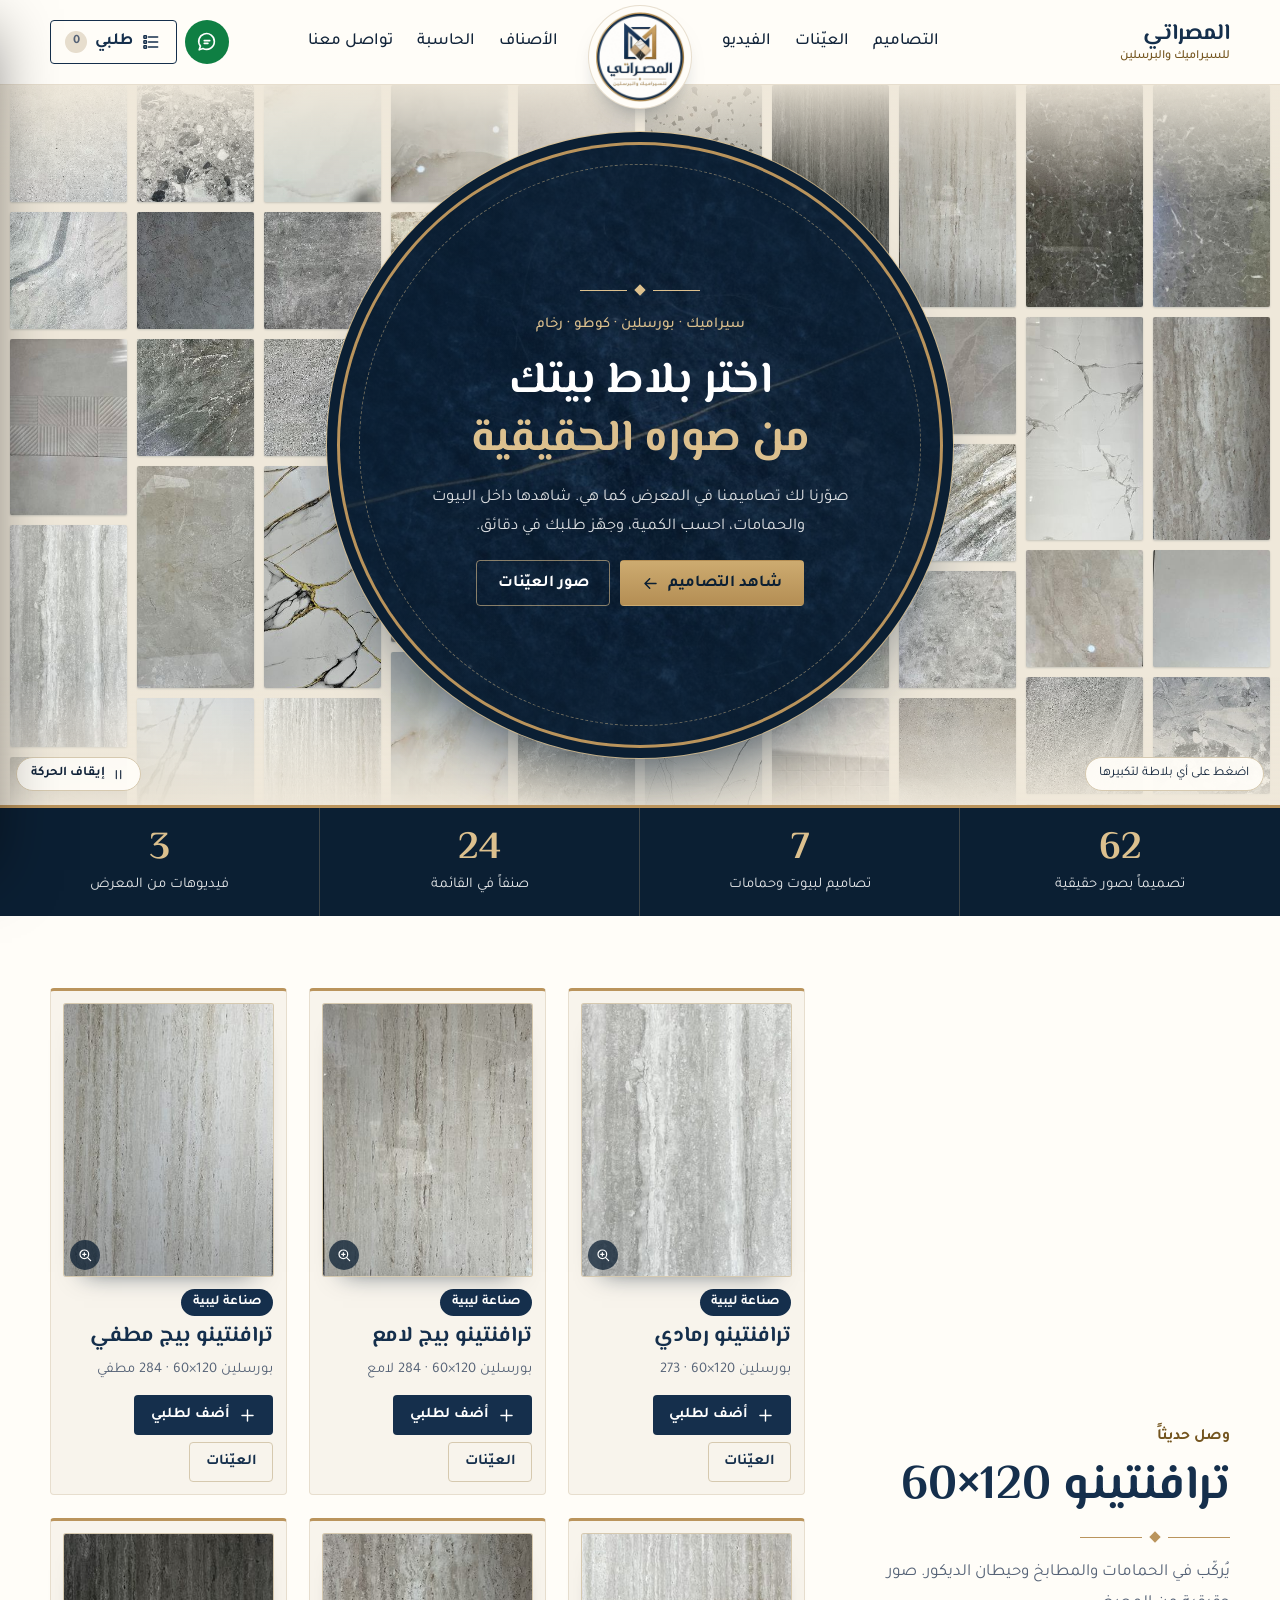
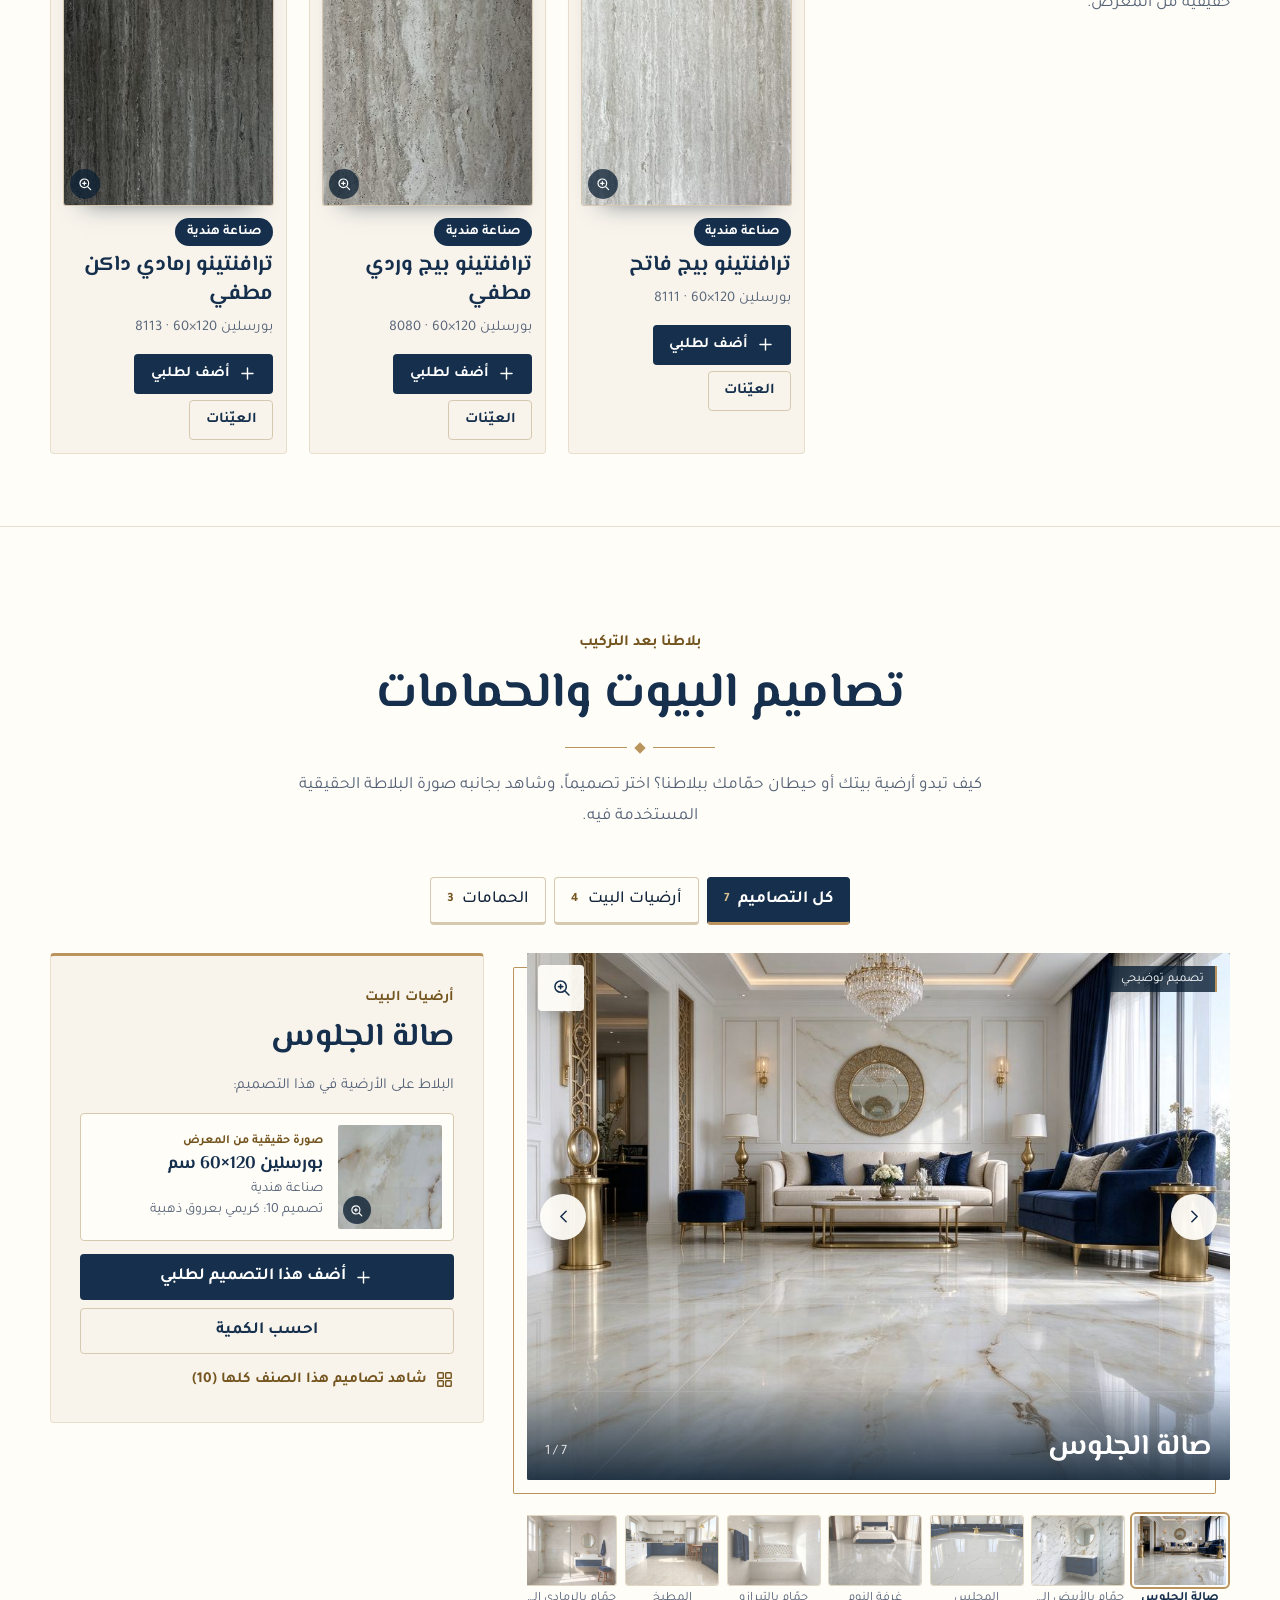
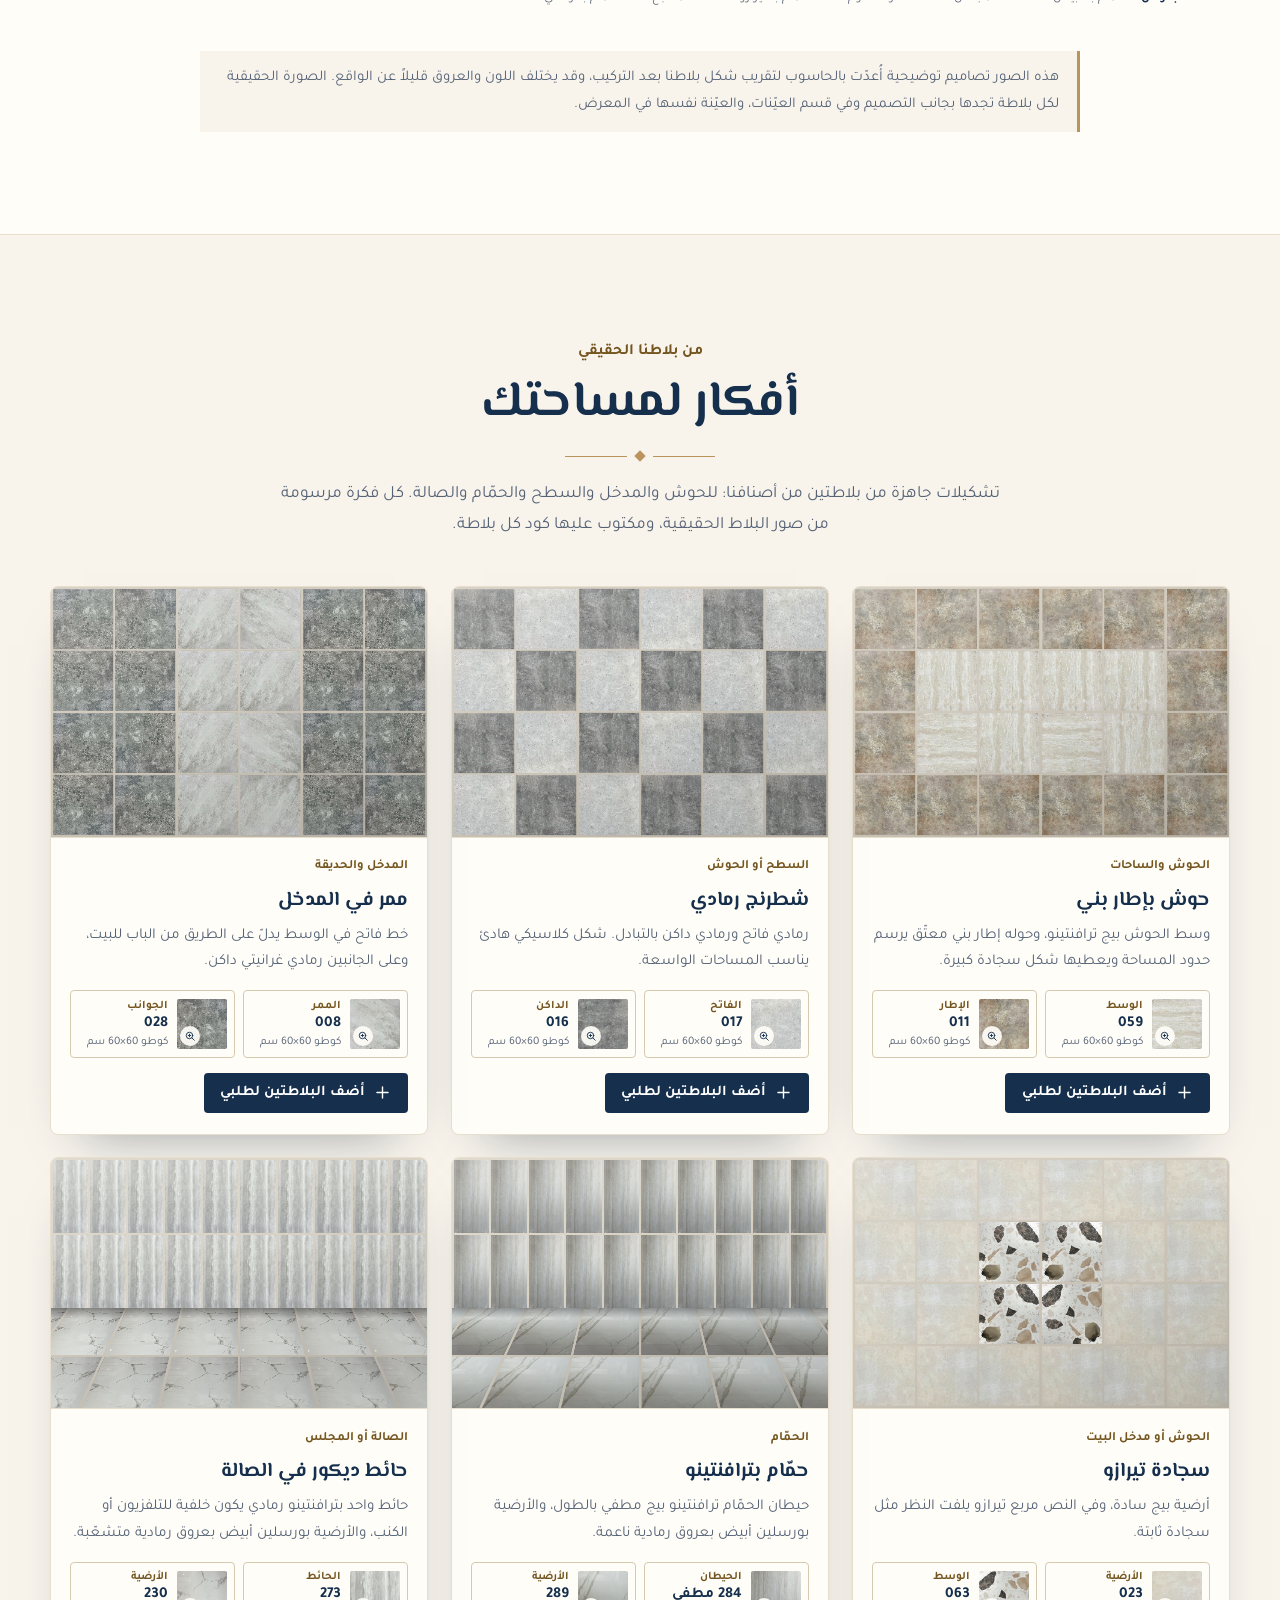
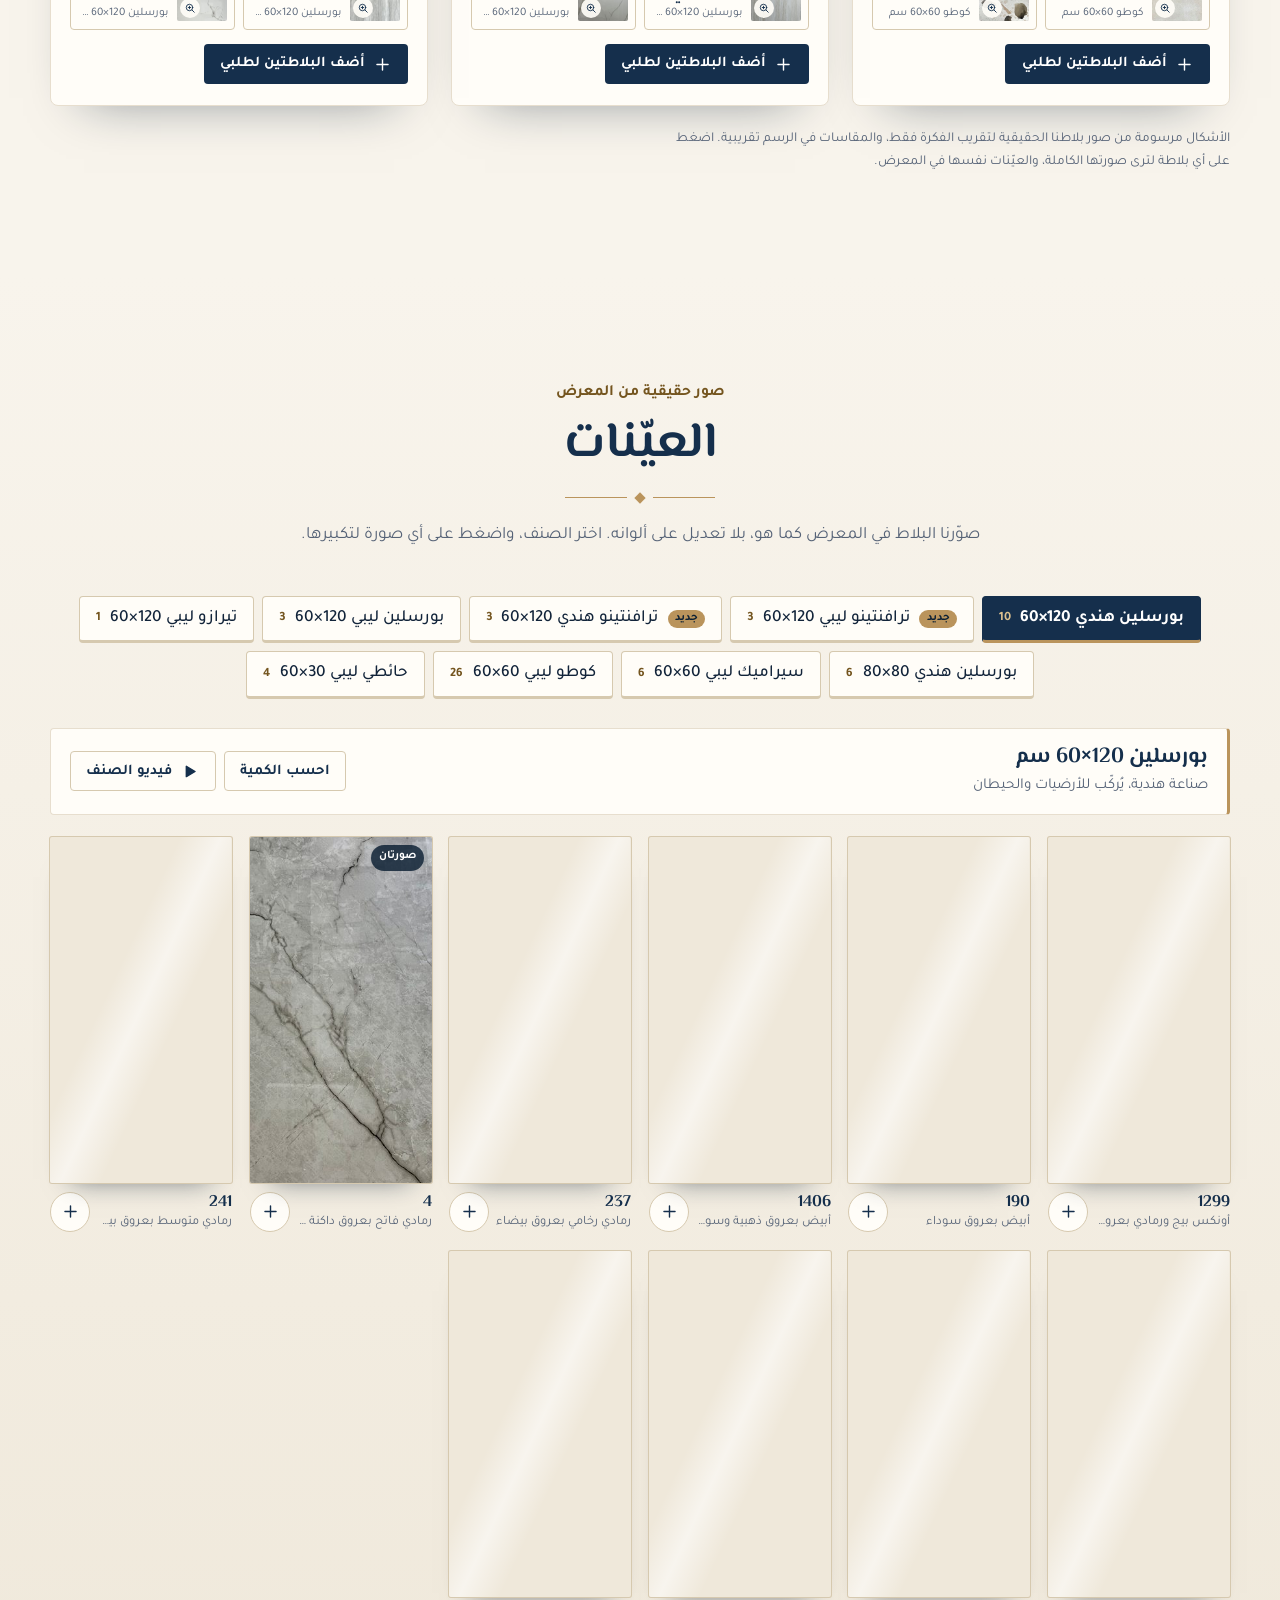
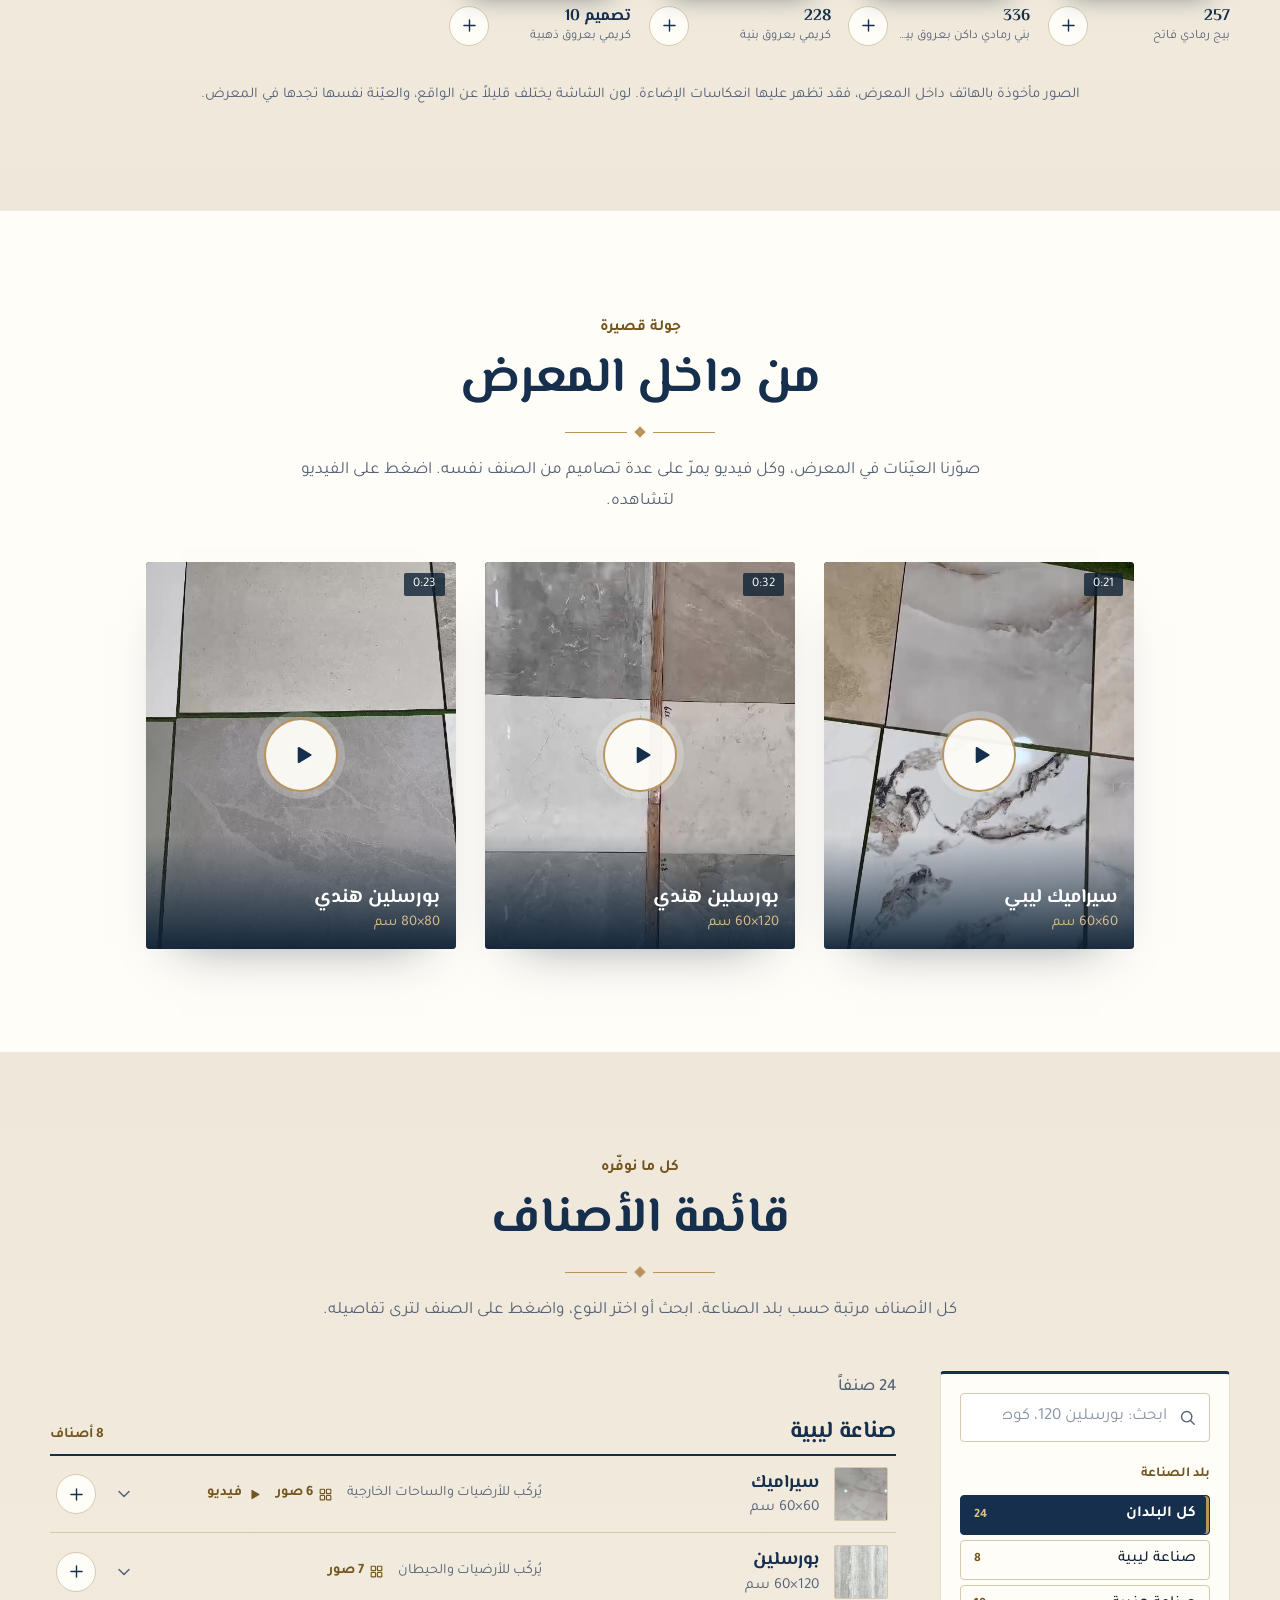
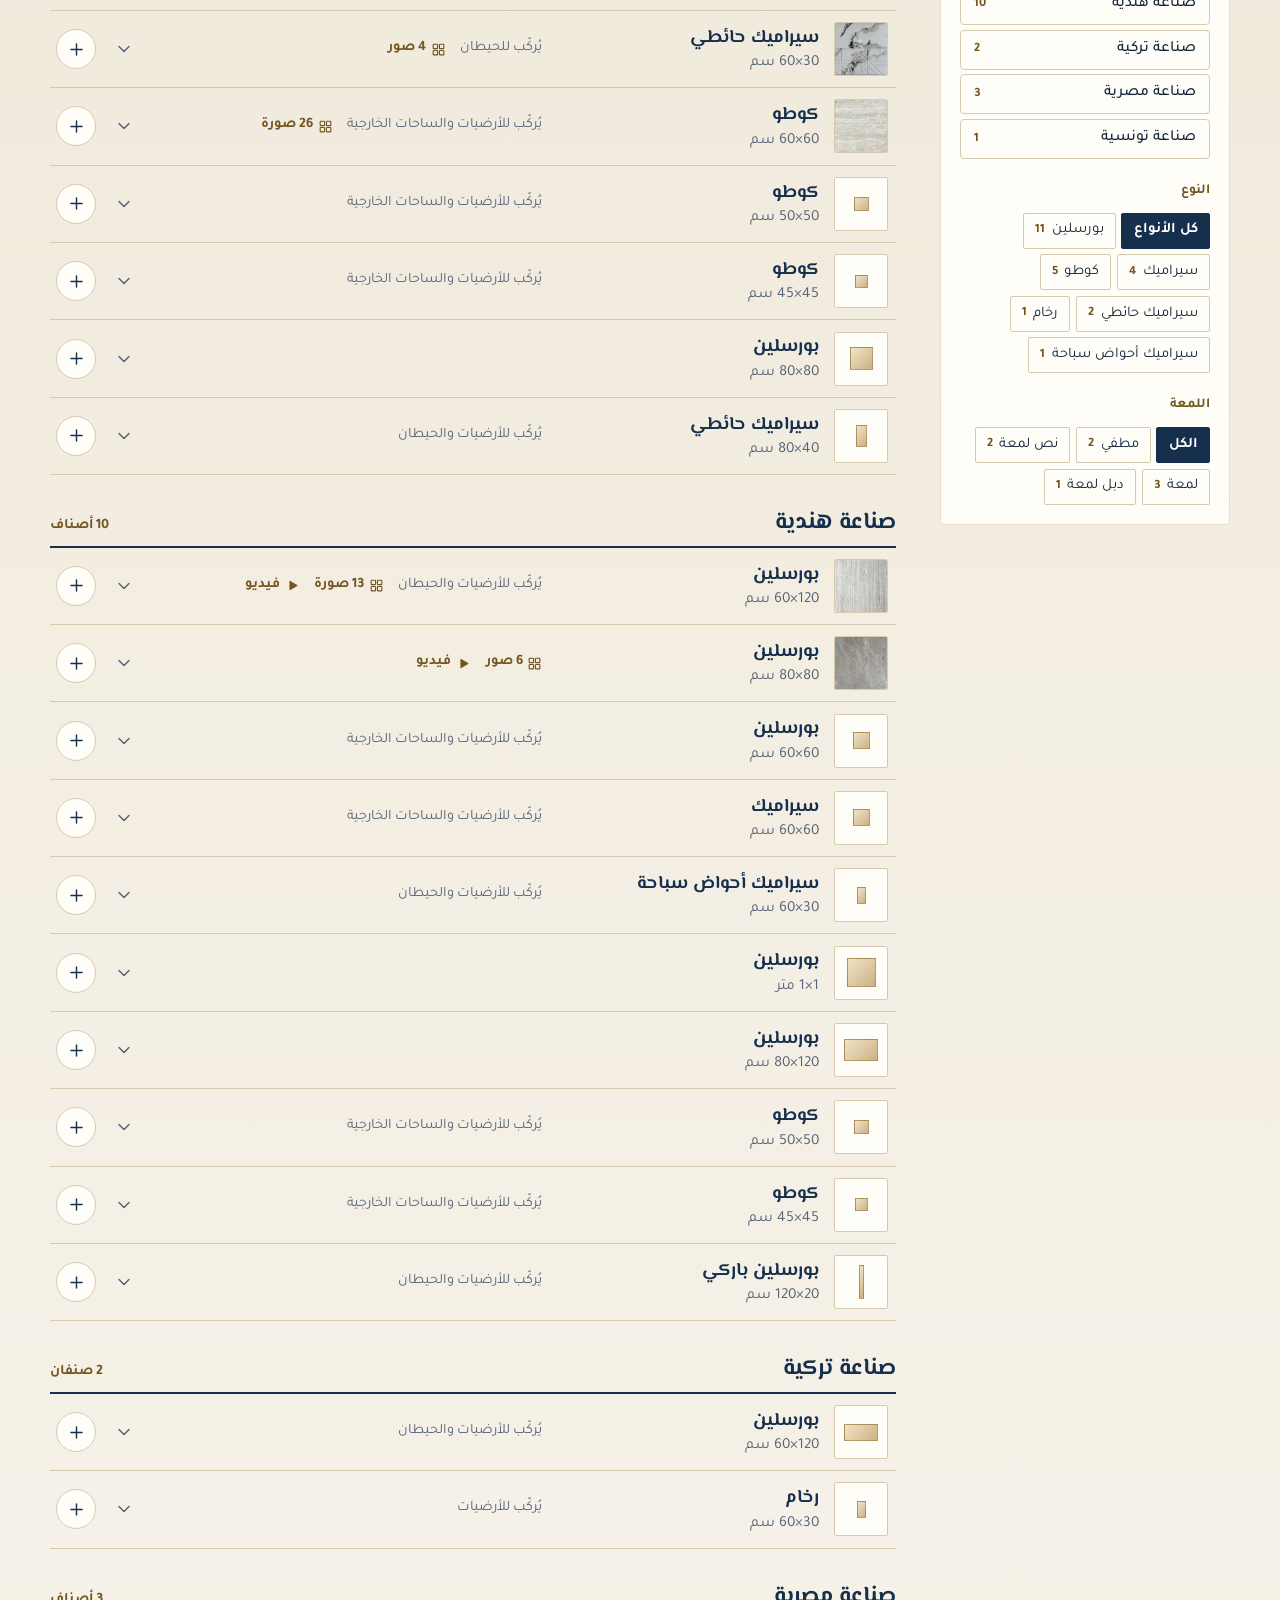
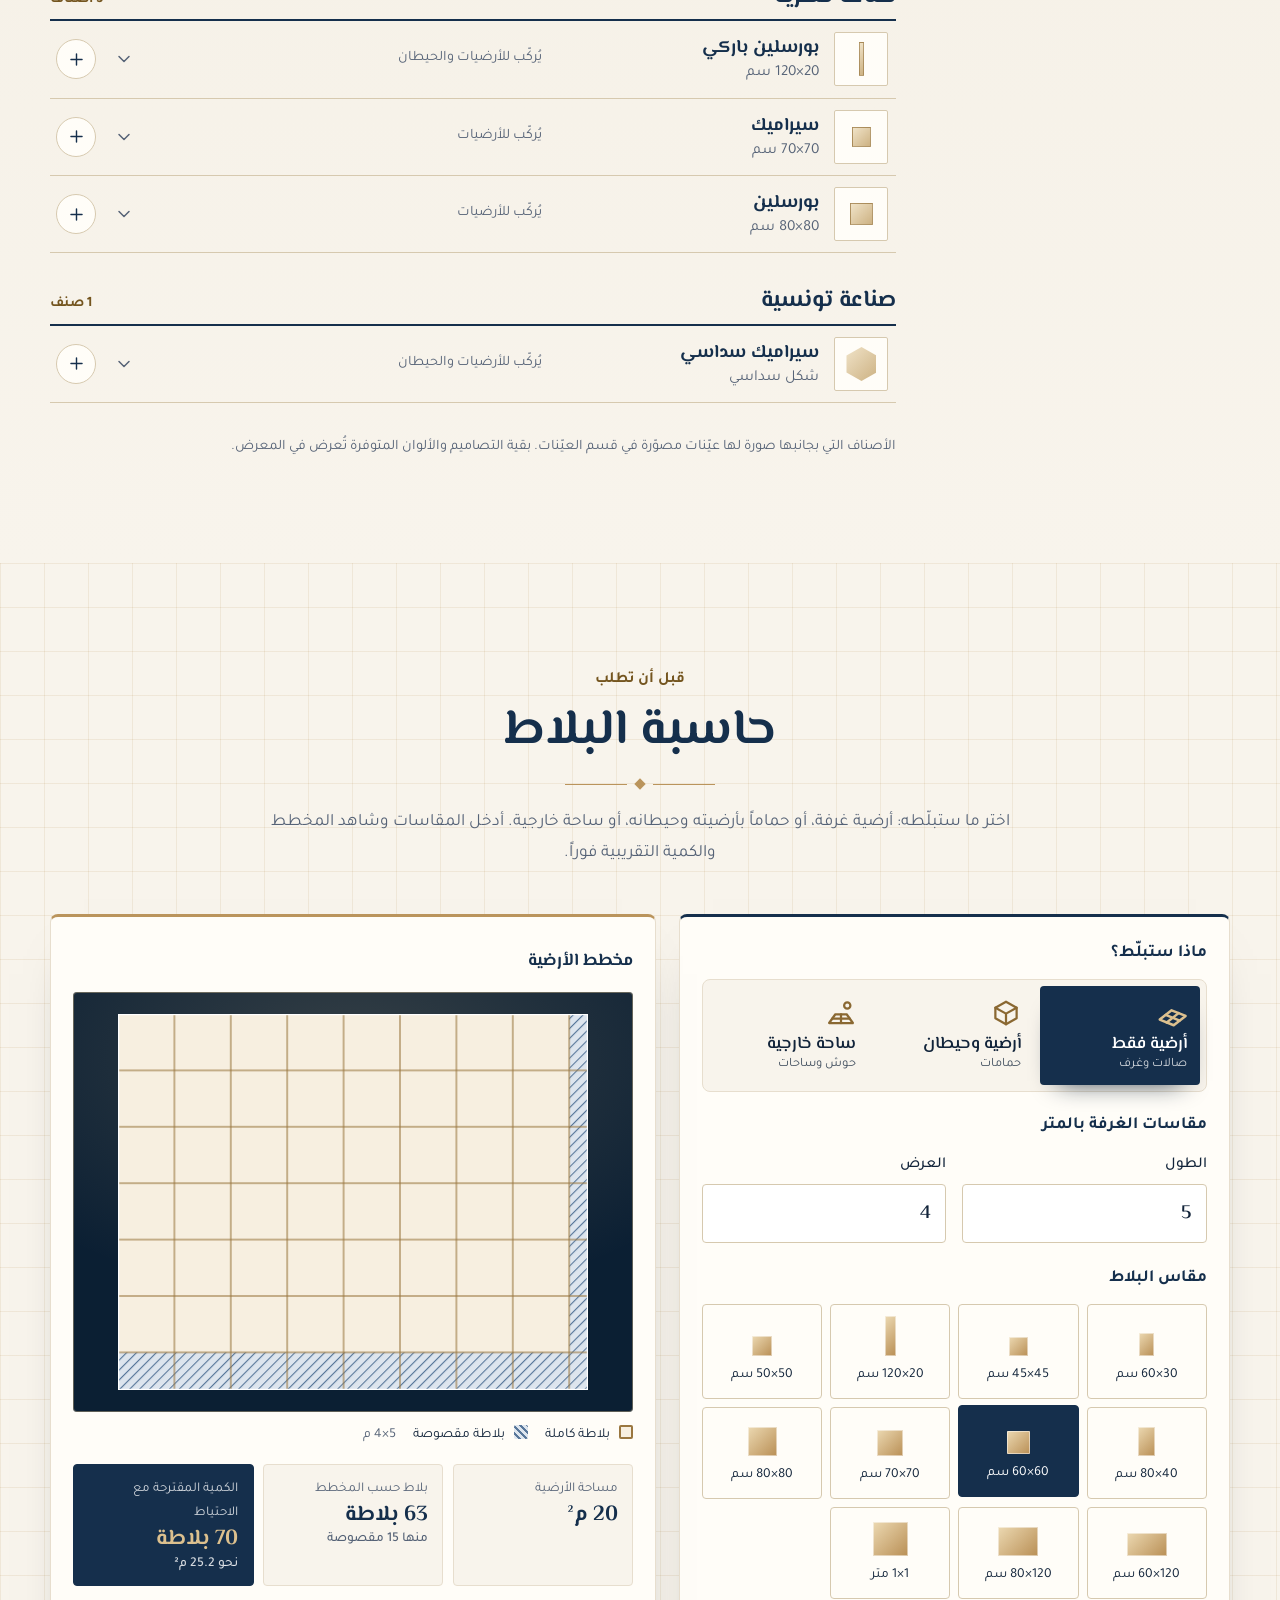
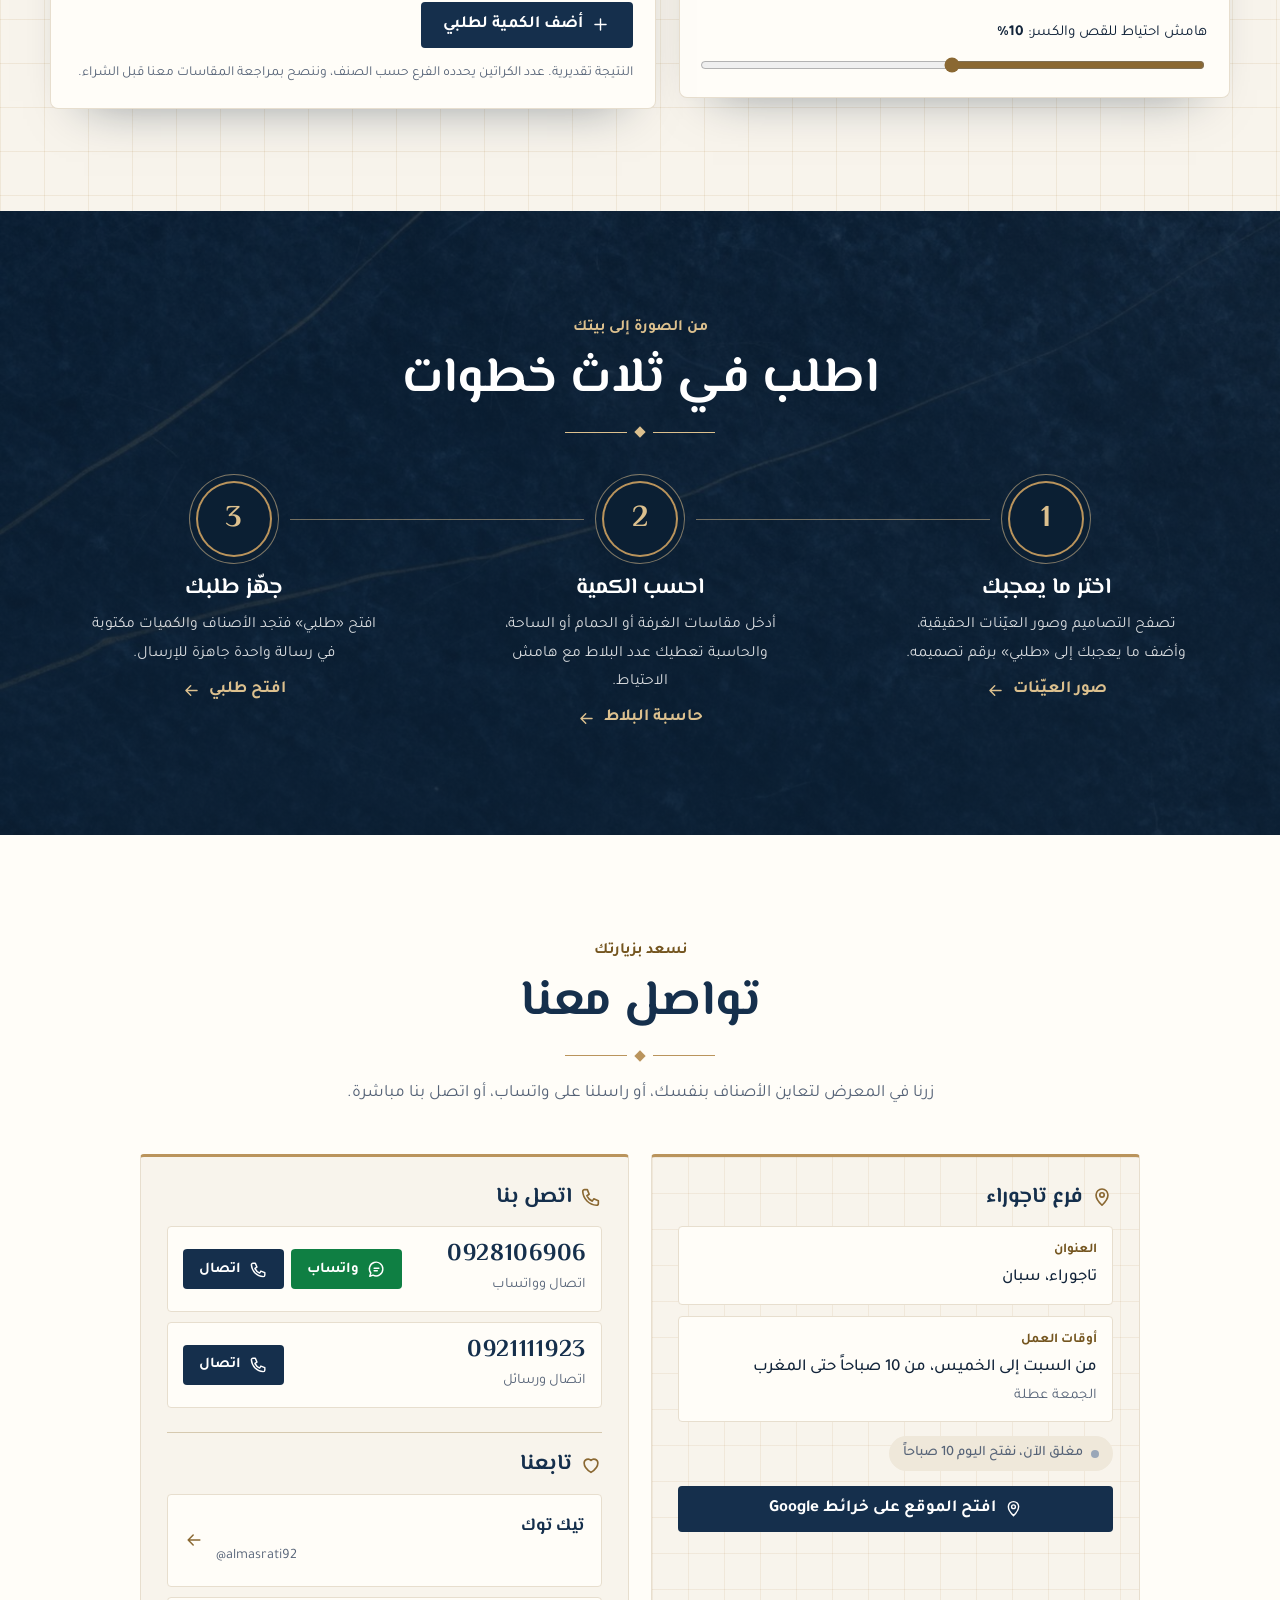
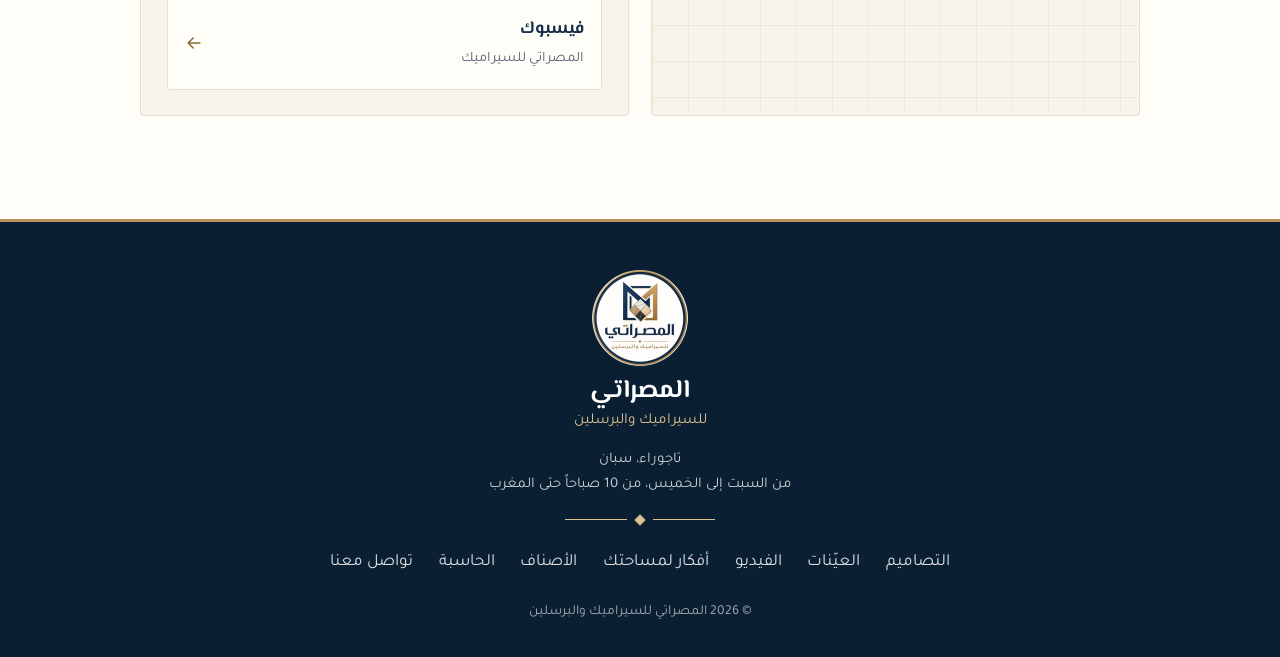
==== commit d8c73c5a: "Set code 190 on Indian porcelain design 2 Co-Authored-By: Claude Opus 5.5 <noreply@anthropic.com> Cl" ====
--- a/index.html
+++ b/index.html
@@ -24,9 +24,9 @@
 <link rel="preload" as="image" href="assets/bg-navy.jpg">
 <link rel="stylesheet" href="styles.css?v=d41700d84e">
 <script type="application/ld+json">{"@context":"https://schema.org","@type":"HomeGoodsStore","name":"المصراتي للسيراميك والبرسلين","url":"https://almesrati.github.io/","logo":"https://almesrati.github.io/icon-512.png","image":"https://almesrati.github.io/og.jpg","description":"المصراتي للسيراميك والبرسلين: سيراميك وبورسلين وكوطو ورخام من الصناعة الليبية والهندية والتركية والمصرية والتونسية. شاهد تصاميم البيوت والحمامات وصور العيّنات الحقيقية من المعرض، احسب كمية البلاط، وجهّز طلبك.","sameAs":["https://www.tiktok.com/@almasrati92","https://www.facebook.com/share/1Tz4UJCwQS/"],"telephone":["+218928106906","+218921111923"],"address":{"@type":"PostalAddress","streetAddress":"تاجوراء، سبان","addressCountry":"LY"},"hasMap":"https://maps.app.goo.gl/TtLsjuZT7ZqKaPyy9"}</script>
-<script type="module" src="app.js?v=7c065db1f8"></script>
+<script type="module" src="app.js?v=72f3835448"></script>
 </head>
 <body>
-<div id="root"><link rel="preload" as="image" href="brand/logo-192.png"/><link rel="preload" as="image" imageSrcSet="designs/p120-04-w.jpg 200w, designs/p120-04-t.jpg 280w" imageSizes="(max-width: 639px) 24vw, (max-width: 959px) 16vw, (max-width: 1279px) 12vw, 10vw"/><link rel="preload" as="image" imageSrcSet="designs/in120t-02-w.jpg 200w, designs/in120t-02-t.jpg 280w" imageSizes="(max-width: 639px) 24vw, (max-width: 959px) 16vw, (max-width: 1279px) 12vw, 10vw"/><link rel="preload" as="image" imageSrcSet="designs/p80-06-w.jpg 200w, designs/p80-06-t.jpg 360w" imageSizes="(max-width: 639px) 24vw, (max-width: 959px) 16vw, (max-width: 1279px) 12vw, 10vw"/><link rel="preload" as="image" imageSrcSet="designs/lk60-05-w.jpg 200w, designs/lk60-05-t.jpg 360w" imageSizes="(max-width: 639px) 24vw, (max-width: 959px) 16vw, (max-width: 1279px) 12vw, 10vw"/><link rel="preload" as="image" imageSrcSet="designs/lk60-16-w.jpg 200w, designs/lk60-16-t.jpg 360w" imageSizes="(max-width: 639px) 24vw, (max-width: 959px) 16vw, (max-width: 1279px) 12vw, 10vw"/><link rel="preload" as="image" imageSrcSet="designs/w30-01-w.jpg 200w, designs/w30-01-t.jpg 320w" imageSizes="(max-width: 639px) 24vw, (max-width: 959px) 16vw, (max-width: 1279px) 12vw, 10vw"/><link rel="preload" as="image" imageSrcSet="designs/p120-08-w.jpg 200w, designs/p120-08-t.jpg 280w" imageSizes="(max-width: 639px) 24vw, (max-width: 959px) 16vw, (max-width: 1279px) 12vw, 10vw"/><link rel="preload" as="image" imageSrcSet="designs/ly120m-03-w.jpg 200w, designs/ly120m-03-t.jpg 280w" imageSizes="(max-width: 639px) 24vw, (max-width: 959px) 16vw, (max-width: 1279px) 12vw, 10vw"/><link rel="preload" as="image" imageSrcSet="designs/c60-04-w.jpg 200w, designs/c60-04-t.jpg 360w" imageSizes="(max-width: 639px) 24vw, (max-width: 959px) 16vw, (max-width: 1279px) 12vw, 10vw"/><link rel="preload" as="image" imageSrcSet="designs/lk60-09-w.jpg 200w, designs/lk60-09-t.jpg 360w" imageSizes="(max-width: 639px) 24vw, (max-width: 959px) 16vw, (max-width: 1279px) 12vw, 10vw"/><link rel="preload" as="image" imageSrcSet="designs/lk60-20-w.jpg 200w, designs/lk60-20-t.jpg 360w" imageSizes="(max-width: 639px) 24vw, (max-width: 959px) 16vw, (max-width: 1279px) 12vw, 10vw"/><link rel="preload" as="image" imageSrcSet="designs/p120-01-w.jpg 200w, designs/p120-01-t.jpg 280w" imageSizes="(max-width: 639px) 24vw, (max-width: 959px) 16vw, (max-width: 1279px) 12vw, 10vw"/><link rel="preload" as="image" imageSrcSet="designs/ly120-02-w.jpg 200w, designs/ly120-02-t.jpg 280w" imageSizes="(max-width: 639px) 24vw, (max-width: 959px) 16vw, (max-width: 1279px) 12vw, 10vw"/><link rel="preload" as="image" imageSrcSet="designs/p80-03-w.jpg 200w, designs/p80-03-t.jpg 360w" imageSizes="(max-width: 639px) 24vw, (max-width: 959px) 16vw, (max-width: 1279px) 12vw, 10vw"/><link rel="preload" as="image" imageSrcSet="designs/lk60-02-w.jpg 200w, designs/lk60-02-t.jpg 360w" imageSizes="(max-width: 639px) 24vw, (max-width: 959px) 16vw, (max-width: 1279px) 12vw, 10vw"/><link rel="preload" as="image" imageSrcSet="designs/lk60-13-w.jpg 200w, designs/lk60-13-t.jpg 360w" imageSizes="(max-width: 639px) 24vw, (max-width: 959px) 16vw, (max-width: 1279px) 12vw, 10vw"/><link rel="preload" as="image" imageSrcSet="designs/lk60-24-w.jpg 200w, designs/lk60-24-t.jpg 360w" imageSizes="(max-width: 639px) 24vw, (max-width: 959px) 16vw, (max-width: 1279px) 12vw, 10vw"/><link rel="preload" as="image" imageSrcSet="designs/p120-05-w.jpg 200w, designs/p120-05-t.jpg 280w" imageSizes="(max-width: 639px) 24vw, (max-width: 959px) 16vw, (max-width: 1279px) 12vw, 10vw"/><link rel="preload" as="image" imageSrcSet="designs/in120t-03-w.jpg 200w, designs/in120t-03-t.jpg 280w" imageSizes="(max-width: 639px) 24vw, (max-width: 959px) 16vw, (max-width: 1279px) 12vw, 10vw"/><link rel="preload" as="image" imageSrcSet="designs/c60-01-w.jpg 200w, designs/c60-01-t.jpg 360w" imageSizes="(max-width: 639px) 24vw, (max-width: 959px) 16vw, (max-width: 1279px) 12vw, 10vw"/><link rel="preload" as="image" imageSrcSet="designs/lk60-06-w.jpg 200w, designs/lk60-06-t.jpg 360w" imageSizes="(max-width: 639px) 24vw, (max-width: 959px) 16vw, (max-width: 1279px) 12vw, 10vw"/><link rel="preload" as="image" imageSrcSet="designs/lk60-17-w.jpg 200w, designs/lk60-17-t.jpg 360w" imageSizes="(max-width: 639px) 24vw, (max-width: 959px) 16vw, (max-width: 1279px) 12vw, 10vw"/><link rel="preload" as="image" imageSrcSet="designs/w30-02-w.jpg 200w, designs/w30-02-t.jpg 320w" imageSizes="(max-width: 639px) 24vw, (max-width: 959px) 16vw, (max-width: 1279px) 12vw, 10vw"/><link rel="preload" as="image" imageSrcSet="designs/p120-09-w.jpg 200w, designs/p120-09-t.jpg 280w" imageSizes="(max-width: 639px) 24vw, (max-width: 959px) 16vw, (max-width: 1279px) 12vw, 10vw"/><link rel="preload" as="image" imageSrcSet="designs/ly120tz-01-w.jpg 200w, designs/ly120tz-01-t.jpg 280w" imageSizes="(max-width: 639px) 24vw, (max-width: 959px) 16vw, (max-width: 1279px) 12vw, 10vw"/><link rel="preload" as="image" imageSrcSet="designs/c60-05-w.jpg 200w, designs/c60-05-t.jpg 360w" imageSizes="(max-width: 639px) 24vw, (max-width: 959px) 16vw, (max-width: 1279px) 12vw, 10vw"/><link rel="preload" as="image" imageSrcSet="designs/lk60-10-w.jpg 200w, designs/lk60-10-t.jpg 360w" imageSizes="(max-width: 639px) 24vw, (max-width: 959px) 16vw, (max-width: 1279px) 12vw, 10vw"/><link rel="preload" as="image" imageSrcSet="designs/lk60-21-w.jpg 200w, designs/lk60-21-t.jpg 360w" imageSizes="(max-width: 639px) 24vw, (max-width: 959px) 16vw, (max-width: 1279px) 12vw, 10vw"/><link rel="preload" as="image" imageSrcSet="designs/p120-02-w.jpg 200w, designs/p120-02-t.jpg 280w" imageSizes="(max-width: 639px) 24vw, (max-width: 959px) 16vw, (max-width: 1279px) 12vw, 10vw"/><link rel="preload" as="image" imageSrcSet="designs/ly120-03-w.jpg 200w, designs/ly120-03-t.jpg 280w" imageSizes="(max-width: 639px) 24vw, (max-width: 959px) 16vw, (max-width: 1279px) 12vw, 10vw"/><link rel="preload" as="image" imageSrcSet="designs/p80-04-w.jpg 200w, designs/p80-04-t.jpg 360w" imageSizes="(max-width: 639px) 24vw, (max-width: 959px) 16vw, (max-width: 1279px) 12vw, 10vw"/><link rel="preload" as="image" imageSrcSet="designs/lk60-03-w.jpg 200w, designs/lk60-03-t.jpg 360w" imageSizes="(max-width: 639px) 24vw, (max-width: 959px) 16vw, (max-width: 1279px) 12vw, 10vw"/><link rel="preload" as="image" imageSrcSet="designs/lk60-14-w.jpg 200w, designs/lk60-14-t.jpg 360w" imageSizes="(max-width: 639px) 24vw, (max-width: 959px) 16vw, (max-width: 1279px) 12vw, 10vw"/><link rel="preload" as="image" imageSrcSet="designs/lk60-25-w.jpg 200w, designs/lk60-25-t.jpg 360w" imageSizes="(max-width: 639px) 24vw, (max-width: 959px) 16vw, (max-width: 1279px) 12vw, 10vw"/><link rel="preload" as="image" imageSrcSet="designs/p120-06-w.jpg 200w, designs/p120-06-t.jpg 280w" imageSizes="(max-width: 639px) 24vw, (max-width: 959px) 16vw, (max-width: 1279px) 12vw, 10vw"/><link rel="preload" as="image" imageSrcSet="designs/ly120m-01-w.jpg 200w, designs/ly120m-01-t.jpg 280w" imageSizes="(max-width: 639px) 24vw, (max-width: 959px) 16vw, (max-width: 1279px) 12vw, 10vw"/><link rel="preload" as="image" imageSrcSet="designs/c60-02-w.jpg 200w, designs/c60-02-t.jpg 360w" imageSizes="(max-width: 639px) 24vw, (max-width: 959px) 16vw, (max-width: 1279px) 12vw, 10vw"/><link rel="preload" as="image" imageSrcSet="designs/lk60-07-w.jpg 200w, designs/lk60-07-t.jpg 360w" imageSizes="(max-width: 639px) 24vw, (max-width: 959px) 16vw, (max-width: 1279px) 12vw, 10vw"/><link rel="preload" as="image" imageSrcSet="designs/lk60-18-w.jpg 200w, designs/lk60-18-t.jpg 360w" imageSizes="(max-width: 639px) 24vw, (max-width: 959px) 16vw, (max-width: 1279px) 12vw, 10vw"/><link rel="preload" as="image" imageSrcSet="designs/w30-03-w.jpg 200w, designs/w30-03-t.jpg 320w" imageSizes="(max-width: 639px) 24vw, (max-width: 959px) 16vw, (max-width: 1279px) 12vw, 10vw"/><link rel="preload" as="image" imageSrcSet="designs/p120-10-w.jpg 200w, designs/p120-10-t.jpg 280w" imageSizes="(max-width: 639px) 24vw, (max-width: 959px) 16vw, (max-width: 1279px) 12vw, 10vw"/><link rel="preload" as="image" imageSrcSet="designs/p80-01-w.jpg 200w, designs/p80-01-t.jpg 360w" imageSizes="(max-width: 639px) 24vw, (max-width: 959px) 16vw, (max-width: 1279px) 12vw, 10vw"/><link rel="preload" as="image" imageSrcSet="designs/c60-06-w.jpg 200w, designs/c60-06-t.jpg 360w" imageSizes="(max-width: 639px) 24vw, (max-width: 959px) 16vw, (max-width: 1279px) 12vw, 10vw"/><link rel="preload" as="image" imageSrcSet="designs/lk60-11-w.jpg 200w, designs/lk60-11-t.jpg 360w" imageSizes="(max-width: 639px) 24vw, (max-width: 959px) 16vw, (max-width: 1279px) 12vw, 10vw"/><link rel="preload" as="image" imageSrcSet="designs/lk60-22-w.jpg 200w, designs/lk60-22-t.jpg 360w" imageSizes="(max-width: 639px) 24vw, (max-width: 959px) 16vw, (max-width: 1279px) 12vw, 10vw"/><link rel="preload" as="image" imageSrcSet="designs/p120-03-w.jpg 200w, designs/p120-03-t.jpg 280w" imageSizes="(max-width: 639px) 24vw, (max-width: 959px) 16vw, (max-width: 1279px) 12vw, 10vw"/><link rel="preload" as="image" imageSrcSet="designs/in120t-01-w.jpg 200w, designs/in120t-01-t.jpg 280w" imageSizes="(max-width: 639px) 24vw, (max-width: 959px) 16vw, (max-width: 1279px) 12vw, 10vw"/><link rel="preload" as="image" imageSrcSet="designs/p80-05-w.jpg 200w, designs/p80-05-t.jpg 360w" imageSizes="(max-width: 639px) 24vw, (max-width: 959px) 16vw, (max-width: 1279px) 12vw, 10vw"/><link rel="preload" as="image" imageSrcSet="designs/lk60-04-w.jpg 200w, designs/lk60-04-t.jpg 360w" imageSizes="(max-width: 639px) 24vw, (max-width: 959px) 16vw, (max-width: 1279px) 12vw, 10vw"/><link rel="preload" as="image" imageSrcSet="designs/lk60-15-w.jpg 200w, designs/lk60-15-t.jpg 360w" imageSizes="(max-width: 639px) 24vw, (max-width: 959px) 16vw, (max-width: 1279px) 12vw, 10vw"/><link rel="preload" as="image" imageSrcSet="designs/lk60-26-w.jpg 200w, designs/lk60-26-t.jpg 360w" imageSizes="(max-width: 639px) 24vw, (max-width: 959px) 16vw, (max-width: 1279px) 12vw, 10vw"/><link rel="preload" as="image" imageSrcSet="designs/p120-07-w.jpg 200w, designs/p120-07-t.jpg 280w" imageSizes="(max-width: 639px) 24vw, (max-width: 959px) 16vw, (max-width: 1279px) 12vw, 10vw"/><link rel="preload" as="image" imageSrcSet="designs/ly120m-02-w.jpg 200w, designs/ly120m-02-t.jpg 280w" imageSizes="(max-width: 639px) 24vw, (max-width: 959px) 16vw, (max-width: 1279px) 12vw, 10vw"/><link rel="preload" as="image" imageSrcSet="designs/c60-03-w.jpg 200w, designs/c60-03-t.jpg 360w" imageSizes="(max-width: 639px) 24vw, (max-width: 959px) 16vw, (max-width: 1279px) 12vw, 10vw"/><link rel="preload" as="image" imageSrcSet="designs/lk60-08-w.jpg 200w, designs/lk60-08-t.jpg 360w" imageSizes="(max-width: 639px) 24vw, (max-width: 959px) 16vw, (max-width: 1279px) 12vw, 10vw"/><link rel="preload" as="image" imageSrcSet="designs/lk60-19-w.jpg 200w, designs/lk60-19-t.jpg 360w" imageSizes="(max-width: 639px) 24vw, (max-width: 959px) 16vw, (max-width: 1279px) 12vw, 10vw"/><link rel="preload" as="image" imageSrcSet="designs/w30-04-w.jpg 200w, designs/w30-04-t.jpg 320w" imageSizes="(max-width: 639px) 24vw, (max-width: 959px) 16vw, (max-width: 1279px) 12vw, 10vw"/><link rel="preload" as="image" imageSrcSet="designs/ly120-01-w.jpg 200w, designs/ly120-01-t.jpg 280w" imageSizes="(max-width: 639px) 24vw, (max-width: 959px) 16vw, (max-width: 1279px) 12vw, 10vw"/><link rel="preload" as="image" imageSrcSet="designs/p80-02-w.jpg 200w, designs/p80-02-t.jpg 360w" imageSizes="(max-width: 639px) 24vw, (max-width: 959px) 16vw, (max-width: 1279px) 12vw, 10vw"/><link rel="preload" as="image" imageSrcSet="designs/lk60-01-w.jpg 200w, designs/lk60-01-t.jpg 360w" imageSizes="(max-width: 639px) 24vw, (max-width: 959px) 16vw, (max-width: 1279px) 12vw, 10vw"/><div class="site"><a href="#looks" class="skip">تخطَّ إلى التصاميم</a><header class="hd "><div class="wrap hd-in"><div class="hd-side hd-side-a"><a href="#top" class="hd-word" aria-label="المصراتي للسيراميك والبرسلين: أعلى الصفحة"><strong>المصراتي</strong><span>للسيراميك والبرسلين</span></a><nav class="hd-nav" aria-label="أقسام الموقع"><a href="#looks">التصاميم</a><a href="#samples">العيّنات</a><a href="#videos">الفيديو</a></nav></div><a href="#top" class="hd-logo" aria-label="المصراتي للسيراميك والبرسلين: أعلى الصفحة"><img src="brand/logo-192.png" alt="" width="192" height="192"/></a><div class="hd-side hd-side-b"><nav class="hd-nav" aria-label="أدوات الموقع"><a href="#catalog">الأصناف</a><a href="#calculator">الحاسبة</a><a href="#contact">تواصل معنا</a></nav><div class="hd-acts"><a class="hd-wa" href="https://wa.me/218928106906?text=%D9%85%D8%B1%D8%AD%D8%A8%D8%A7%D9%8B%D8%8C%20%D8%A3%D8%B3%D8%AA%D9%81%D8%B3%D8%B1%20%D8%B9%D9%86%20%D8%A3%D8%B5%D9%86%D8%A7%D9%81%20%D8%A7%D9%84%D9%85%D8%B5%D8%B1%D8%A7%D8%AA%D9%8A%20%D9%84%D9%84%D8%B3%D9%8A%D8%B1%D8%A7%D9%85%D9%8A%D9%83%20%D9%88%D8%A7%D9%84%D8%A8%D8%B1%D8%B3%D9%84%D9%8A%D9%86" target="_blank" rel="noopener noreferrer" aria-label="راسلنا على واتساب: 0928106906"><svg width="24" height="24" viewBox="0 0 24 24" fill="none" stroke="currentColor" stroke-width="1.8" stroke-linecap="round" stroke-linejoin="round" aria-hidden="true"><path d="M20 11.5a8.5 8.5 0 0 1-12.4 7.6L3.5 20.5l1.3-4A8.5 8.5 0 1 1 20 11.5z"></path><path d="M9 10.5h6M9 13.5h4"></path></svg></a><button type="button" class="hd-req" aria-label="طلبي، 0 عناصر"><svg width="24" height="24" viewBox="0 0 24 24" fill="none" stroke="currentColor" stroke-width="1.8" stroke-linecap="round" stroke-linejoin="round" aria-hidden="true"><path d="M9 6h11M9 12h11M9 18h11"></path><rect x="3.5" y="4.5" width="3" height="3" rx=".6"></rect><rect x="3.5" y="10.5" width="3" height="3" rx=".6"></rect><rect x="3.5" y="16.5" width="3" height="3" rx=".6"></rect></svg><span class="hd-req-label">طلبي</span><span class="badge ">0</span></button></div></div></div></header><main><section class="hero" id="top" aria-label="الواجهة"><div class="hero-stage"><div class="wall " aria-hidden="true"><div class="wall-col"><div class="wall-track " style="--dur:58s"><img class="wall-tile is-slab" src="designs/p120-04-w.jpg" srcSet="designs/p120-04-w.jpg 200w, designs/p120-04-t.jpg 280w" sizes="(max-width: 639px) 24vw, (max-width: 959px) 16vw, (max-width: 1279px) 12vw, 10vw" alt="" data-design="p120-04" decoding="async" draggable="false"/><img class="wall-tile is-slab" src="designs/in120t-02-w.jpg" srcSet="designs/in120t-02-w.jpg 200w, designs/in120t-02-t.jpg 280w" sizes="(max-width: 639px) 24vw, (max-width: 959px) 16vw, (max-width: 1279px) 12vw, 10vw" alt="" data-design="in120t-02" decoding="async" draggable="false"/><img class="wall-tile is-square" src="designs/p80-06-w.jpg" srcSet="designs/p80-06-w.jpg 200w, designs/p80-06-t.jpg 360w" sizes="(max-width: 639px) 24vw, (max-width: 959px) 16vw, (max-width: 1279px) 12vw, 10vw" alt="" data-design="p80-06" decoding="async" draggable="false"/><img class="wall-tile is-square" src="designs/lk60-05-w.jpg" srcSet="designs/lk60-05-w.jpg 200w, designs/lk60-05-t.jpg 360w" sizes="(max-width: 639px) 24vw, (max-width: 959px) 16vw, (max-width: 1279px) 12vw, 10vw" alt="" data-design="lk60-05" decoding="async" draggable="false"/><img class="wall-tile is-square" src="designs/lk60-16-w.jpg" srcSet="designs/lk60-16-w.jpg 200w, designs/lk60-16-t.jpg 360w" sizes="(max-width: 639px) 24vw, (max-width: 959px) 16vw, (max-width: 1279px) 12vw, 10vw" alt="" data-design="lk60-16" decoding="async" draggable="false"/><img class="wall-tile is-wall" src="designs/w30-01-w.jpg" srcSet="designs/w30-01-w.jpg 200w, designs/w30-01-t.jpg 320w" sizes="(max-width: 639px) 24vw, (max-width: 959px) 16vw, (max-width: 1279px) 12vw, 10vw" alt="" data-design="w30-01" decoding="async" draggable="false"/><img class="wall-tile is-slab" src="designs/p120-04-w.jpg" srcSet="designs/p120-04-w.jpg 200w, designs/p120-04-t.jpg 280w" sizes="(max-width: 639px) 24vw, (max-width: 959px) 16vw, (max-width: 1279px) 12vw, 10vw" alt="" data-design="p120-04" decoding="async" draggable="false"/><img class="wall-tile is-slab" src="designs/in120t-02-w.jpg" srcSet="designs/in120t-02-w.jpg 200w, designs/in120t-02-t.jpg 280w" sizes="(max-width: 639px) 24vw, (max-width: 959px) 16vw, (max-width: 1279px) 12vw, 10vw" alt="" data-design="in120t-02" decoding="async" draggable="false"/><img class="wall-tile is-square" src="designs/p80-06-w.jpg" srcSet="designs/p80-06-w.jpg 200w, designs/p80-06-t.jpg 360w" sizes="(max-width: 639px) 24vw, (max-width: 959px) 16vw, (max-width: 1279px) 12vw, 10vw" alt="" data-design="p80-06" decoding="async" draggable="false"/><img class="wall-tile is-square" src="designs/lk60-05-w.jpg" srcSet="designs/lk60-05-w.jpg 200w, designs/lk60-05-t.jpg 360w" sizes="(max-width: 639px) 24vw, (max-width: 959px) 16vw, (max-width: 1279px) 12vw, 10vw" alt="" data-design="lk60-05" decoding="async" draggable="false"/><img class="wall-tile is-square" src="designs/lk60-16-w.jpg" srcSet="designs/lk60-16-w.jpg 200w, designs/lk60-16-t.jpg 360w" sizes="(max-width: 639px) 24vw, (max-width: 959px) 16vw, (max-width: 1279px) 12vw, 10vw" alt="" data-design="lk60-16" decoding="async" draggable="false"/><img class="wall-tile is-wall" src="designs/w30-01-w.jpg" srcSet="designs/w30-01-w.jpg 200w, designs/w30-01-t.jpg 320w" sizes="(max-width: 639px) 24vw, (max-width: 959px) 16vw, (max-width: 1279px) 12vw, 10vw" alt="" data-design="w30-01" decoding="async" draggable="false"/></div></div><div class="wall-col"><div class="wall-track is-down" style="--dur:61s"><img class="wall-tile is-slab" src="designs/p120-08-w.jpg" srcSet="designs/p120-08-w.jpg 200w, designs/p120-08-t.jpg 280w" sizes="(max-width: 639px) 24vw, (max-width: 959px) 16vw, (max-width: 1279px) 12vw, 10vw" alt="" data-design="p120-08" decoding="async" draggable="false"/><img class="wall-tile is-slab" src="designs/ly120m-03-w.jpg" srcSet="designs/ly120m-03-w.jpg 200w, designs/ly120m-03-t.jpg 280w" sizes="(max-width: 639px) 24vw, (max-width: 959px) 16vw, (max-width: 1279px) 12vw, 10vw" alt="" data-design="ly120m-03" decoding="async" draggable="false"/><img class="wall-tile is-square" src="designs/c60-04-w.jpg" srcSet="designs/c60-04-w.jpg 200w, designs/c60-04-t.jpg 360w" sizes="(max-width: 639px) 24vw, (max-width: 959px) 16vw, (max-width: 1279px) 12vw, 10vw" alt="" data-design="c60-04" decoding="async" draggable="false"/><img class="wall-tile is-square" src="designs/lk60-09-w.jpg" srcSet="designs/lk60-09-w.jpg 200w, designs/lk60-09-t.jpg 360w" sizes="(max-width: 639px) 24vw, (max-width: 959px) 16vw, (max-width: 1279px) 12vw, 10vw" alt="" data-design="lk60-09" decoding="async" draggable="false"/><img class="wall-tile is-square" src="designs/lk60-20-w.jpg" srcSet="designs/lk60-20-w.jpg 200w, designs/lk60-20-t.jpg 360w" sizes="(max-width: 639px) 24vw, (max-width: 959px) 16vw, (max-width: 1279px) 12vw, 10vw" alt="" data-design="lk60-20" decoding="async" draggable="false"/><img class="wall-tile is-slab" src="designs/p120-01-w.jpg" srcSet="designs/p120-01-w.jpg 200w, designs/p120-01-t.jpg 280w" sizes="(max-width: 639px) 24vw, (max-width: 959px) 16vw, (max-width: 1279px) 12vw, 10vw" alt="" data-design="p120-01" decoding="async" draggable="false"/><img class="wall-tile is-slab" src="designs/p120-08-w.jpg" srcSet="designs/p120-08-w.jpg 200w, designs/p120-08-t.jpg 280w" sizes="(max-width: 639px) 24vw, (max-width: 959px) 16vw, (max-width: 1279px) 12vw, 10vw" alt="" data-design="p120-08" decoding="async" draggable="false"/><img class="wall-tile is-slab" src="designs/ly120m-03-w.jpg" srcSet="designs/ly120m-03-w.jpg 200w, designs/ly120m-03-t.jpg 280w" sizes="(max-width: 639px) 24vw, (max-width: 959px) 16vw, (max-width: 1279px) 12vw, 10vw" alt="" data-design="ly120m-03" decoding="async" draggable="false"/><img class="wall-tile is-square" src="designs/c60-04-w.jpg" srcSet="designs/c60-04-w.jpg 200w, designs/c60-04-t.jpg 360w" sizes="(max-width: 639px) 24vw, (max-width: 959px) 16vw, (max-width: 1279px) 12vw, 10vw" alt="" data-design="c60-04" decoding="async" draggable="false"/><img class="wall-tile is-square" src="designs/lk60-09-w.jpg" srcSet="designs/lk60-09-w.jpg 200w, designs/lk60-09-t.jpg 360w" sizes="(max-width: 639px) 24vw, (max-width: 959px) 16vw, (max-width: 1279px) 12vw, 10vw" alt="" data-design="lk60-09" decoding="async" draggable="false"/><img class="wall-tile is-square" src="designs/lk60-20-w.jpg" srcSet="designs/lk60-20-w.jpg 200w, designs/lk60-20-t.jpg 360w" sizes="(max-width: 639px) 24vw, (max-width: 959px) 16vw, (max-width: 1279px) 12vw, 10vw" alt="" data-design="lk60-20" decoding="async" draggable="false"/><img class="wall-tile is-slab" src="designs/p120-01-w.jpg" srcSet="designs/p120-01-w.jpg 200w, designs/p120-01-t.jpg 280w" sizes="(max-width: 639px) 24vw, (max-width: 959px) 16vw, (max-width: 1279px) 12vw, 10vw" alt="" data-design="p120-01" decoding="async" draggable="false"/></div></div><div class="wall-col"><div class="wall-track " style="--dur:55s"><img class="wall-tile is-slab" src="designs/ly120-02-w.jpg" srcSet="designs/ly120-02-w.jpg 200w, designs/ly120-02-t.jpg 280w" sizes="(max-width: 639px) 24vw, (max-width: 959px) 16vw, (max-width: 1279px) 12vw, 10vw" alt="" data-design="ly120-02" decoding="async" draggable="false"/><img class="wall-tile is-square" src="designs/p80-03-w.jpg" srcSet="designs/p80-03-w.jpg 200w, designs/p80-03-t.jpg 360w" sizes="(max-width: 639px) 24vw, (max-width: 959px) 16vw, (max-width: 1279px) 12vw, 10vw" alt="" data-design="p80-03" decoding="async" draggable="false"/><img class="wall-tile is-square" src="designs/lk60-02-w.jpg" srcSet="designs/lk60-02-w.jpg 200w, designs/lk60-02-t.jpg 360w" sizes="(max-width: 639px) 24vw, (max-width: 959px) 16vw, (max-width: 1279px) 12vw, 10vw" alt="" data-design="lk60-02" decoding="async" draggable="false"/><img class="wall-tile is-square" src="designs/lk60-13-w.jpg" srcSet="designs/lk60-13-w.jpg 200w, designs/lk60-13-t.jpg 360w" sizes="(max-width: 639px) 24vw, (max-width: 959px) 16vw, (max-width: 1279px) 12vw, 10vw" alt="" data-design="lk60-13" decoding="async" draggable="false"/><img class="wall-tile is-square" src="designs/lk60-24-w.jpg" srcSet="designs/lk60-24-w.jpg 200w, designs/lk60-24-t.jpg 360w" sizes="(max-width: 639px) 24vw, (max-width: 959px) 16vw, (max-width: 1279px) 12vw, 10vw" alt="" data-design="lk60-24" decoding="async" draggable="false"/><img class="wall-tile is-slab" src="designs/p120-05-w.jpg" srcSet="designs/p120-05-w.jpg 200w, designs/p120-05-t.jpg 280w" sizes="(max-width: 639px) 24vw, (max-width: 959px) 16vw, (max-width: 1279px) 12vw, 10vw" alt="" data-design="p120-05" decoding="async" draggable="false"/><img class="wall-tile is-slab" src="designs/ly120-02-w.jpg" srcSet="designs/ly120-02-w.jpg 200w, designs/ly120-02-t.jpg 280w" sizes="(max-width: 639px) 24vw, (max-width: 959px) 16vw, (max-width: 1279px) 12vw, 10vw" alt="" data-design="ly120-02" decoding="async" draggable="false"/><img class="wall-tile is-square" src="designs/p80-03-w.jpg" srcSet="designs/p80-03-w.jpg 200w, designs/p80-03-t.jpg 360w" sizes="(max-width: 639px) 24vw, (max-width: 959px) 16vw, (max-width: 1279px) 12vw, 10vw" alt="" data-design="p80-03" decoding="async" draggable="false"/><img class="wall-tile is-square" src="designs/lk60-02-w.jpg" srcSet="designs/lk60-02-w.jpg 200w, designs/lk60-02-t.jpg 360w" sizes="(max-width: 639px) 24vw, (max-width: 959px) 16vw, (max-width: 1279px) 12vw, 10vw" alt="" data-design="lk60-02" decoding="async" draggable="false"/><img class="wall-tile is-square" src="designs/lk60-13-w.jpg" srcSet="designs/lk60-13-w.jpg 200w, designs/lk60-13-t.jpg 360w" sizes="(max-width: 639px) 24vw, (max-width: 959px) 16vw, (max-width: 1279px) 12vw, 10vw" alt="" data-design="lk60-13" decoding="async" draggable="false"/><img class="wall-tile is-square" src="designs/lk60-24-w.jpg" srcSet="designs/lk60-24-w.jpg 200w, designs/lk60-24-t.jpg 360w" sizes="(max-width: 639px) 24vw, (max-width: 959px) 16vw, (max-width: 1279px) 12vw, 10vw" alt="" data-design="lk60-24" decoding="async" draggable="false"/><img class="wall-tile is-slab" src="designs/p120-05-w.jpg" srcSet="designs/p120-05-w.jpg 200w, designs/p120-05-t.jpg 280w" sizes="(max-width: 639px) 24vw, (max-width: 959px) 16vw, (max-width: 1279px) 12vw, 10vw" alt="" data-design="p120-05" decoding="async" draggable="false"/></div></div><div class="wall-col"><div class="wall-track is-down" style="--dur:58s"><img class="wall-tile is-slab" src="designs/in120t-03-w.jpg" srcSet="designs/in120t-03-w.jpg 200w, designs/in120t-03-t.jpg 280w" sizes="(max-width: 639px) 24vw, (max-width: 959px) 16vw, (max-width: 1279px) 12vw, 10vw" alt="" data-design="in120t-03" decoding="async" draggable="false"/><img class="wall-tile is-square" src="designs/c60-01-w.jpg" srcSet="designs/c60-01-w.jpg 200w, designs/c60-01-t.jpg 360w" sizes="(max-width: 639px) 24vw, (max-width: 959px) 16vw, (max-width: 1279px) 12vw, 10vw" alt="" data-design="c60-01" decoding="async" draggable="false"/><img class="wall-tile is-square" src="designs/lk60-06-w.jpg" srcSet="designs/lk60-06-w.jpg 200w, designs/lk60-06-t.jpg 360w" sizes="(max-width: 639px) 24vw, (max-width: 959px) 16vw, (max-width: 1279px) 12vw, 10vw" alt="" data-design="lk60-06" decoding="async" draggable="false"/><img class="wall-tile is-square" src="designs/lk60-17-w.jpg" srcSet="designs/lk60-17-w.jpg 200w, designs/lk60-17-t.jpg 360w" sizes="(max-width: 639px) 24vw, (max-width: 959px) 16vw, (max-width: 1279px) 12vw, 10vw" alt="" data-design="lk60-17" decoding="async" draggable="false"/><img class="wall-tile is-wall" src="designs/w30-02-w.jpg" srcSet="designs/w30-02-w.jpg 200w, designs/w30-02-t.jpg 320w" sizes="(max-width: 639px) 24vw, (max-width: 959px) 16vw, (max-width: 1279px) 12vw, 10vw" alt="" data-design="w30-02" decoding="async" draggable="false"/><img class="wall-tile is-slab" src="designs/p120-09-w.jpg" srcSet="designs/p120-09-w.jpg 200w, designs/p120-09-t.jpg 280w" sizes="(max-width: 639px) 24vw, (max-width: 959px) 16vw, (max-width: 1279px) 12vw, 10vw" alt="" data-design="p120-09" decoding="async" draggable="false"/><img class="wall-tile is-slab" src="designs/in120t-03-w.jpg" srcSet="designs/in120t-03-w.jpg 200w, designs/in120t-03-t.jpg 280w" sizes="(max-width: 639px) 24vw, (max-width: 959px) 16vw, (max-width: 1279px) 12vw, 10vw" alt="" data-design="in120t-03" decoding="async" draggable="false"/><img class="wall-tile is-square" src="designs/c60-01-w.jpg" srcSet="designs/c60-01-w.jpg 200w, designs/c60-01-t.jpg 360w" sizes="(max-width: 639px) 24vw, (max-width: 959px) 16vw, (max-width: 1279px) 12vw, 10vw" alt="" data-design="c60-01" decoding="async" draggable="false"/><img class="wall-tile is-square" src="designs/lk60-06-w.jpg" srcSet="designs/lk60-06-w.jpg 200w, designs/lk60-06-t.jpg 360w" sizes="(max-width: 639px) 24vw, (max-width: 959px) 16vw, (max-width: 1279px) 12vw, 10vw" alt="" data-design="lk60-06" decoding="async" draggable="false"/><img class="wall-tile is-square" src="designs/lk60-17-w.jpg" srcSet="designs/lk60-17-w.jpg 200w, designs/lk60-17-t.jpg 360w" sizes="(max-width: 639px) 24vw, (max-width: 959px) 16vw, (max-width: 1279px) 12vw, 10vw" alt="" data-design="lk60-17" decoding="async" draggable="false"/><img class="wall-tile is-wall" src="designs/w30-02-w.jpg" srcSet="designs/w30-02-w.jpg 200w, designs/w30-02-t.jpg 320w" sizes="(max-width: 639px) 24vw, (max-width: 959px) 16vw, (max-width: 1279px) 12vw, 10vw" alt="" data-design="w30-02" decoding="async" draggable="false"/><img class="wall-tile is-slab" src="designs/p120-09-w.jpg" srcSet="designs/p120-09-w.jpg 200w, designs/p120-09-t.jpg 280w" sizes="(max-width: 639px) 24vw, (max-width: 959px) 16vw, (max-width: 1279px) 12vw, 10vw" alt="" data-design="p120-09" decoding="async" draggable="false"/></div></div><div class="wall-col"><div class="wall-track " style="--dur:61s"><img class="wall-tile is-slab" src="designs/ly120tz-01-w.jpg" srcSet="designs/ly120tz-01-w.jpg 200w, designs/ly120tz-01-t.jpg 280w" sizes="(max-width: 639px) 24vw, (max-width: 959px) 16vw, (max-width: 1279px) 12vw, 10vw" alt="" data-design="ly120tz-01" decoding="async" draggable="false"/><img class="wall-tile is-square" src="designs/c60-05-w.jpg" srcSet="designs/c60-05-w.jpg 200w, designs/c60-05-t.jpg 360w" sizes="(max-width: 639px) 24vw, (max-width: 959px) 16vw, (max-width: 1279px) 12vw, 10vw" alt="" data-design="c60-05" decoding="async" draggable="false"/><img class="wall-tile is-square" src="designs/lk60-10-w.jpg" srcSet="designs/lk60-10-w.jpg 200w, designs/lk60-10-t.jpg 360w" sizes="(max-width: 639px) 24vw, (max-width: 959px) 16vw, (max-width: 1279px) 12vw, 10vw" alt="" data-design="lk60-10" decoding="async" draggable="false"/><img class="wall-tile is-square" src="designs/lk60-21-w.jpg" srcSet="designs/lk60-21-w.jpg 200w, designs/lk60-21-t.jpg 360w" sizes="(max-width: 639px) 24vw, (max-width: 959px) 16vw, (max-width: 1279px) 12vw, 10vw" alt="" data-design="lk60-21" decoding="async" draggable="false"/><img class="wall-tile is-slab" src="designs/p120-02-w.jpg" srcSet="designs/p120-02-w.jpg 200w, designs/p120-02-t.jpg 280w" sizes="(max-width: 639px) 24vw, (max-width: 959px) 16vw, (max-width: 1279px) 12vw, 10vw" alt="" data-design="p120-02" decoding="async" draggable="false"/><img class="wall-tile is-slab" src="designs/ly120-03-w.jpg" srcSet="designs/ly120-03-w.jpg 200w, designs/ly120-03-t.jpg 280w" sizes="(max-width: 639px) 24vw, (max-width: 959px) 16vw, (max-width: 1279px) 12vw, 10vw" alt="" data-design="ly120-03" decoding="async" draggable="false"/><img class="wall-tile is-slab" src="designs/ly120tz-01-w.jpg" srcSet="designs/ly120tz-01-w.jpg 200w, designs/ly120tz-01-t.jpg 280w" sizes="(max-width: 639px) 24vw, (max-width: 959px) 16vw, (max-width: 1279px) 12vw, 10vw" alt="" data-design="ly120tz-01" decoding="async" draggable="false"/><img class="wall-tile is-square" src="designs/c60-05-w.jpg" srcSet="designs/c60-05-w.jpg 200w, designs/c60-05-t.jpg 360w" sizes="(max-width: 639px) 24vw, (max-width: 959px) 16vw, (max-width: 1279px) 12vw, 10vw" alt="" data-design="c60-05" decoding="async" draggable="false"/><img class="wall-tile is-square" src="designs/lk60-10-w.jpg" srcSet="designs/lk60-10-w.jpg 200w, designs/lk60-10-t.jpg 360w" sizes="(max-width: 639px) 24vw, (max-width: 959px) 16vw, (max-width: 1279px) 12vw, 10vw" alt="" data-design="lk60-10" decoding="async" draggable="false"/><img class="wall-tile is-square" src="designs/lk60-21-w.jpg" srcSet="designs/lk60-21-w.jpg 200w, designs/lk60-21-t.jpg 360w" sizes="(max-width: 639px) 24vw, (max-width: 959px) 16vw, (max-width: 1279px) 12vw, 10vw" alt="" data-design="lk60-21" decoding="async" draggable="false"/><img class="wall-tile is-slab" src="designs/p120-02-w.jpg" srcSet="designs/p120-02-w.jpg 200w, designs/p120-02-t.jpg 280w" sizes="(max-width: 639px) 24vw, (max-width: 959px) 16vw, (max-width: 1279px) 12vw, 10vw" alt="" data-design="p120-02" decoding="async" draggable="false"/><img class="wall-tile is-slab" src="designs/ly120-03-w.jpg" srcSet="designs/ly120-03-w.jpg 200w, designs/ly120-03-t.jpg 280w" sizes="(max-width: 639px) 24vw, (max-width: 959px) 16vw, (max-width: 1279px) 12vw, 10vw" alt="" data-design="ly120-03" decoding="async" draggable="false"/></div></div><div class="wall-col"><div class="wall-track is-down" style="--dur:55s"><img class="wall-tile is-square" src="designs/p80-04-w.jpg" srcSet="designs/p80-04-w.jpg 200w, designs/p80-04-t.jpg 360w" sizes="(max-width: 639px) 24vw, (max-width: 959px) 16vw, (max-width: 1279px) 12vw, 10vw" alt="" data-design="p80-04" decoding="async" draggable="false"/><img class="wall-tile is-square" src="designs/lk60-03-w.jpg" srcSet="designs/lk60-03-w.jpg 200w, designs/lk60-03-t.jpg 360w" sizes="(max-width: 639px) 24vw, (max-width: 959px) 16vw, (max-width: 1279px) 12vw, 10vw" alt="" data-design="lk60-03" decoding="async" draggable="false"/><img class="wall-tile is-square" src="designs/lk60-14-w.jpg" srcSet="designs/lk60-14-w.jpg 200w, designs/lk60-14-t.jpg 360w" sizes="(max-width: 639px) 24vw, (max-width: 959px) 16vw, (max-width: 1279px) 12vw, 10vw" alt="" data-design="lk60-14" decoding="async" draggable="false"/><img class="wall-tile is-square" src="designs/lk60-25-w.jpg" srcSet="designs/lk60-25-w.jpg 200w, designs/lk60-25-t.jpg 360w" sizes="(max-width: 639px) 24vw, (max-width: 959px) 16vw, (max-width: 1279px) 12vw, 10vw" alt="" data-design="lk60-25" decoding="async" draggable="false"/><img class="wall-tile is-slab" src="designs/p120-06-w.jpg" srcSet="designs/p120-06-w.jpg 200w, designs/p120-06-t.jpg 280w" sizes="(max-width: 639px) 24vw, (max-width: 959px) 16vw, (max-width: 1279px) 12vw, 10vw" alt="" data-design="p120-06" decoding="async" draggable="false"/><img class="wall-tile is-slab" src="designs/ly120m-01-w.jpg" srcSet="designs/ly120m-01-w.jpg 200w, designs/ly120m-01-t.jpg 280w" sizes="(max-width: 639px) 24vw, (max-width: 959px) 16vw, (max-width: 1279px) 12vw, 10vw" alt="" data-design="ly120m-01" decoding="async" draggable="false"/><img class="wall-tile is-square" src="designs/p80-04-w.jpg" srcSet="designs/p80-04-w.jpg 200w, designs/p80-04-t.jpg 360w" sizes="(max-width: 639px) 24vw, (max-width: 959px) 16vw, (max-width: 1279px) 12vw, 10vw" alt="" data-design="p80-04" decoding="async" draggable="false"/><img class="wall-tile is-square" src="designs/lk60-03-w.jpg" srcSet="designs/lk60-03-w.jpg 200w, designs/lk60-03-t.jpg 360w" sizes="(max-width: 639px) 24vw, (max-width: 959px) 16vw, (max-width: 1279px) 12vw, 10vw" alt="" data-design="lk60-03" decoding="async" draggable="false"/><img class="wall-tile is-square" src="designs/lk60-14-w.jpg" srcSet="designs/lk60-14-w.jpg 200w, designs/lk60-14-t.jpg 360w" sizes="(max-width: 639px) 24vw, (max-width: 959px) 16vw, (max-width: 1279px) 12vw, 10vw" alt="" data-design="lk60-14" decoding="async" draggable="false"/><img class="wall-tile is-square" src="designs/lk60-25-w.jpg" srcSet="designs/lk60-25-w.jpg 200w, designs/lk60-25-t.jpg 360w" sizes="(max-width: 639px) 24vw, (max-width: 959px) 16vw, (max-width: 1279px) 12vw, 10vw" alt="" data-design="lk60-25" decoding="async" draggable="false"/><img class="wall-tile is-slab" src="designs/p120-06-w.jpg" srcSet="designs/p120-06-w.jpg 200w, designs/p120-06-t.jpg 280w" sizes="(max-width: 639px) 24vw, (max-width: 959px) 16vw, (max-width: 1279px) 12vw, 10vw" alt="" data-design="p120-06" decoding="async" draggable="false"/><img class="wall-tile is-slab" src="designs/ly120m-01-w.jpg" srcSet="designs/ly120m-01-w.jpg 200w, designs/ly120m-01-t.jpg 280w" sizes="(max-width: 639px) 24vw, (max-width: 959px) 16vw, (max-width: 1279px) 12vw, 10vw" alt="" data-design="ly120m-01" decoding="async" draggable="false"/></div></div><div class="wall-col"><div class="wall-track " style="--dur:52s"><img class="wall-tile is-square" src="designs/c60-02-w.jpg" srcSet="designs/c60-02-w.jpg 200w, designs/c60-02-t.jpg 360w" sizes="(max-width: 639px) 24vw, (max-width: 959px) 16vw, (max-width: 1279px) 12vw, 10vw" alt="" data-design="c60-02" decoding="async" draggable="false"/><img class="wall-tile is-square" src="designs/lk60-07-w.jpg" srcSet="designs/lk60-07-w.jpg 200w, designs/lk60-07-t.jpg 360w" sizes="(max-width: 639px) 24vw, (max-width: 959px) 16vw, (max-width: 1279px) 12vw, 10vw" alt="" data-design="lk60-07" decoding="async" draggable="false"/><img class="wall-tile is-square" src="designs/lk60-18-w.jpg" srcSet="designs/lk60-18-w.jpg 200w, designs/lk60-18-t.jpg 360w" sizes="(max-width: 639px) 24vw, (max-width: 959px) 16vw, (max-width: 1279px) 12vw, 10vw" alt="" data-design="lk60-18" decoding="async" draggable="false"/><img class="wall-tile is-wall" src="designs/w30-03-w.jpg" srcSet="designs/w30-03-w.jpg 200w, designs/w30-03-t.jpg 320w" sizes="(max-width: 639px) 24vw, (max-width: 959px) 16vw, (max-width: 1279px) 12vw, 10vw" alt="" data-design="w30-03" decoding="async" draggable="false"/><img class="wall-tile is-slab" src="designs/p120-10-w.jpg" srcSet="designs/p120-10-w.jpg 200w, designs/p120-10-t.jpg 280w" sizes="(max-width: 639px) 24vw, (max-width: 959px) 16vw, (max-width: 1279px) 12vw, 10vw" alt="" data-design="p120-10" decoding="async" draggable="false"/><img class="wall-tile is-square" src="designs/p80-01-w.jpg" srcSet="designs/p80-01-w.jpg 200w, designs/p80-01-t.jpg 360w" sizes="(max-width: 639px) 24vw, (max-width: 959px) 16vw, (max-width: 1279px) 12vw, 10vw" alt="" data-design="p80-01" decoding="async" draggable="false"/><img class="wall-tile is-square" src="designs/c60-02-w.jpg" srcSet="designs/c60-02-w.jpg 200w, designs/c60-02-t.jpg 360w" sizes="(max-width: 639px) 24vw, (max-width: 959px) 16vw, (max-width: 1279px) 12vw, 10vw" alt="" data-design="c60-02" decoding="async" draggable="false"/><img class="wall-tile is-square" src="designs/lk60-07-w.jpg" srcSet="designs/lk60-07-w.jpg 200w, designs/lk60-07-t.jpg 360w" sizes="(max-width: 639px) 24vw, (max-width: 959px) 16vw, (max-width: 1279px) 12vw, 10vw" alt="" data-design="lk60-07" decoding="async" draggable="false"/><img class="wall-tile is-square" src="designs/lk60-18-w.jpg" srcSet="designs/lk60-18-w.jpg 200w, designs/lk60-18-t.jpg 360w" sizes="(max-width: 639px) 24vw, (max-width: 959px) 16vw, (max-width: 1279px) 12vw, 10vw" alt="" data-design="lk60-18" decoding="async" draggable="false"/><img class="wall-tile is-wall" src="designs/w30-03-w.jpg" srcSet="designs/w30-03-w.jpg 200w, designs/w30-03-t.jpg 320w" sizes="(max-width: 639px) 24vw, (max-width: 959px) 16vw, (max-width: 1279px) 12vw, 10vw" alt="" data-design="w30-03" decoding="async" draggable="false"/><img class="wall-tile is-slab" src="designs/p120-10-w.jpg" srcSet="designs/p120-10-w.jpg 200w, designs/p120-10-t.jpg 280w" sizes="(max-width: 639px) 24vw, (max-width: 959px) 16vw, (max-width: 1279px) 12vw, 10vw" alt="" data-design="p120-10" decoding="async" draggable="false"/><img class="wall-tile is-square" src="designs/p80-01-w.jpg" srcSet="designs/p80-01-w.jpg 200w, designs/p80-01-t.jpg 360w" sizes="(max-width: 639px) 24vw, (max-width: 959px) 16vw, (max-width: 1279px) 12vw, 10vw" alt="" data-design="p80-01" decoding="async" draggable="false"/></div></div><div class="wall-col"><div class="wall-track is-down" style="--dur:55s"><img class="wall-tile is-square" src="designs/c60-06-w.jpg" srcSet="designs/c60-06-w.jpg 200w, designs/c60-06-t.jpg 360w" sizes="(max-width: 639px) 24vw, (max-width: 959px) 16vw, (max-width: 1279px) 12vw, 10vw" alt="" data-design="c60-06" decoding="async" draggable="false"/><img class="wall-tile is-square" src="designs/lk60-11-w.jpg" srcSet="designs/lk60-11-w.jpg 200w, designs/lk60-11-t.jpg 360w" sizes="(max-width: 639px) 24vw, (max-width: 959px) 16vw, (max-width: 1279px) 12vw, 10vw" alt="" data-design="lk60-11" decoding="async" draggable="false"/><img class="wall-tile is-square" src="designs/lk60-22-w.jpg" srcSet="designs/lk60-22-w.jpg 200w, designs/lk60-22-t.jpg 360w" sizes="(max-width: 639px) 24vw, (max-width: 959px) 16vw, (max-width: 1279px) 12vw, 10vw" alt="" data-design="lk60-22" decoding="async" draggable="false"/><img class="wall-tile is-slab" src="designs/p120-03-w.jpg" srcSet="designs/p120-03-w.jpg 200w, designs/p120-03-t.jpg 280w" sizes="(max-width: 639px) 24vw, (max-width: 959px) 16vw, (max-width: 1279px) 12vw, 10vw" alt="" data-design="p120-03" decoding="async" draggable="false"/><img class="wall-tile is-slab" src="designs/in120t-01-w.jpg" srcSet="designs/in120t-01-w.jpg 200w, designs/in120t-01-t.jpg 280w" sizes="(max-width: 639px) 24vw, (max-width: 959px) 16vw, (max-width: 1279px) 12vw, 10vw" alt="" data-design="in120t-01" decoding="async" draggable="false"/><img class="wall-tile is-square" src="designs/p80-05-w.jpg" srcSet="designs/p80-05-w.jpg 200w, designs/p80-05-t.jpg 360w" sizes="(max-width: 639px) 24vw, (max-width: 959px) 16vw, (max-width: 1279px) 12vw, 10vw" alt="" data-design="p80-05" decoding="async" draggable="false"/><img class="wall-tile is-square" src="designs/c60-06-w.jpg" srcSet="designs/c60-06-w.jpg 200w, designs/c60-06-t.jpg 360w" sizes="(max-width: 639px) 24vw, (max-width: 959px) 16vw, (max-width: 1279px) 12vw, 10vw" alt="" data-design="c60-06" decoding="async" draggable="false"/><img class="wall-tile is-square" src="designs/lk60-11-w.jpg" srcSet="designs/lk60-11-w.jpg 200w, designs/lk60-11-t.jpg 360w" sizes="(max-width: 639px) 24vw, (max-width: 959px) 16vw, (max-width: 1279px) 12vw, 10vw" alt="" data-design="lk60-11" decoding="async" draggable="false"/><img class="wall-tile is-square" src="designs/lk60-22-w.jpg" srcSet="designs/lk60-22-w.jpg 200w, designs/lk60-22-t.jpg 360w" sizes="(max-width: 639px) 24vw, (max-width: 959px) 16vw, (max-width: 1279px) 12vw, 10vw" alt="" data-design="lk60-22" decoding="async" draggable="false"/><img class="wall-tile is-slab" src="designs/p120-03-w.jpg" srcSet="designs/p120-03-w.jpg 200w, designs/p120-03-t.jpg 280w" sizes="(max-width: 639px) 24vw, (max-width: 959px) 16vw, (max-width: 1279px) 12vw, 10vw" alt="" data-design="p120-03" decoding="async" draggable="false"/><img class="wall-tile is-slab" src="designs/in120t-01-w.jpg" srcSet="designs/in120t-01-w.jpg 200w, designs/in120t-01-t.jpg 280w" sizes="(max-width: 639px) 24vw, (max-width: 959px) 16vw, (max-width: 1279px) 12vw, 10vw" alt="" data-design="in120t-01" decoding="async" draggable="false"/><img class="wall-tile is-square" src="designs/p80-05-w.jpg" srcSet="designs/p80-05-w.jpg 200w,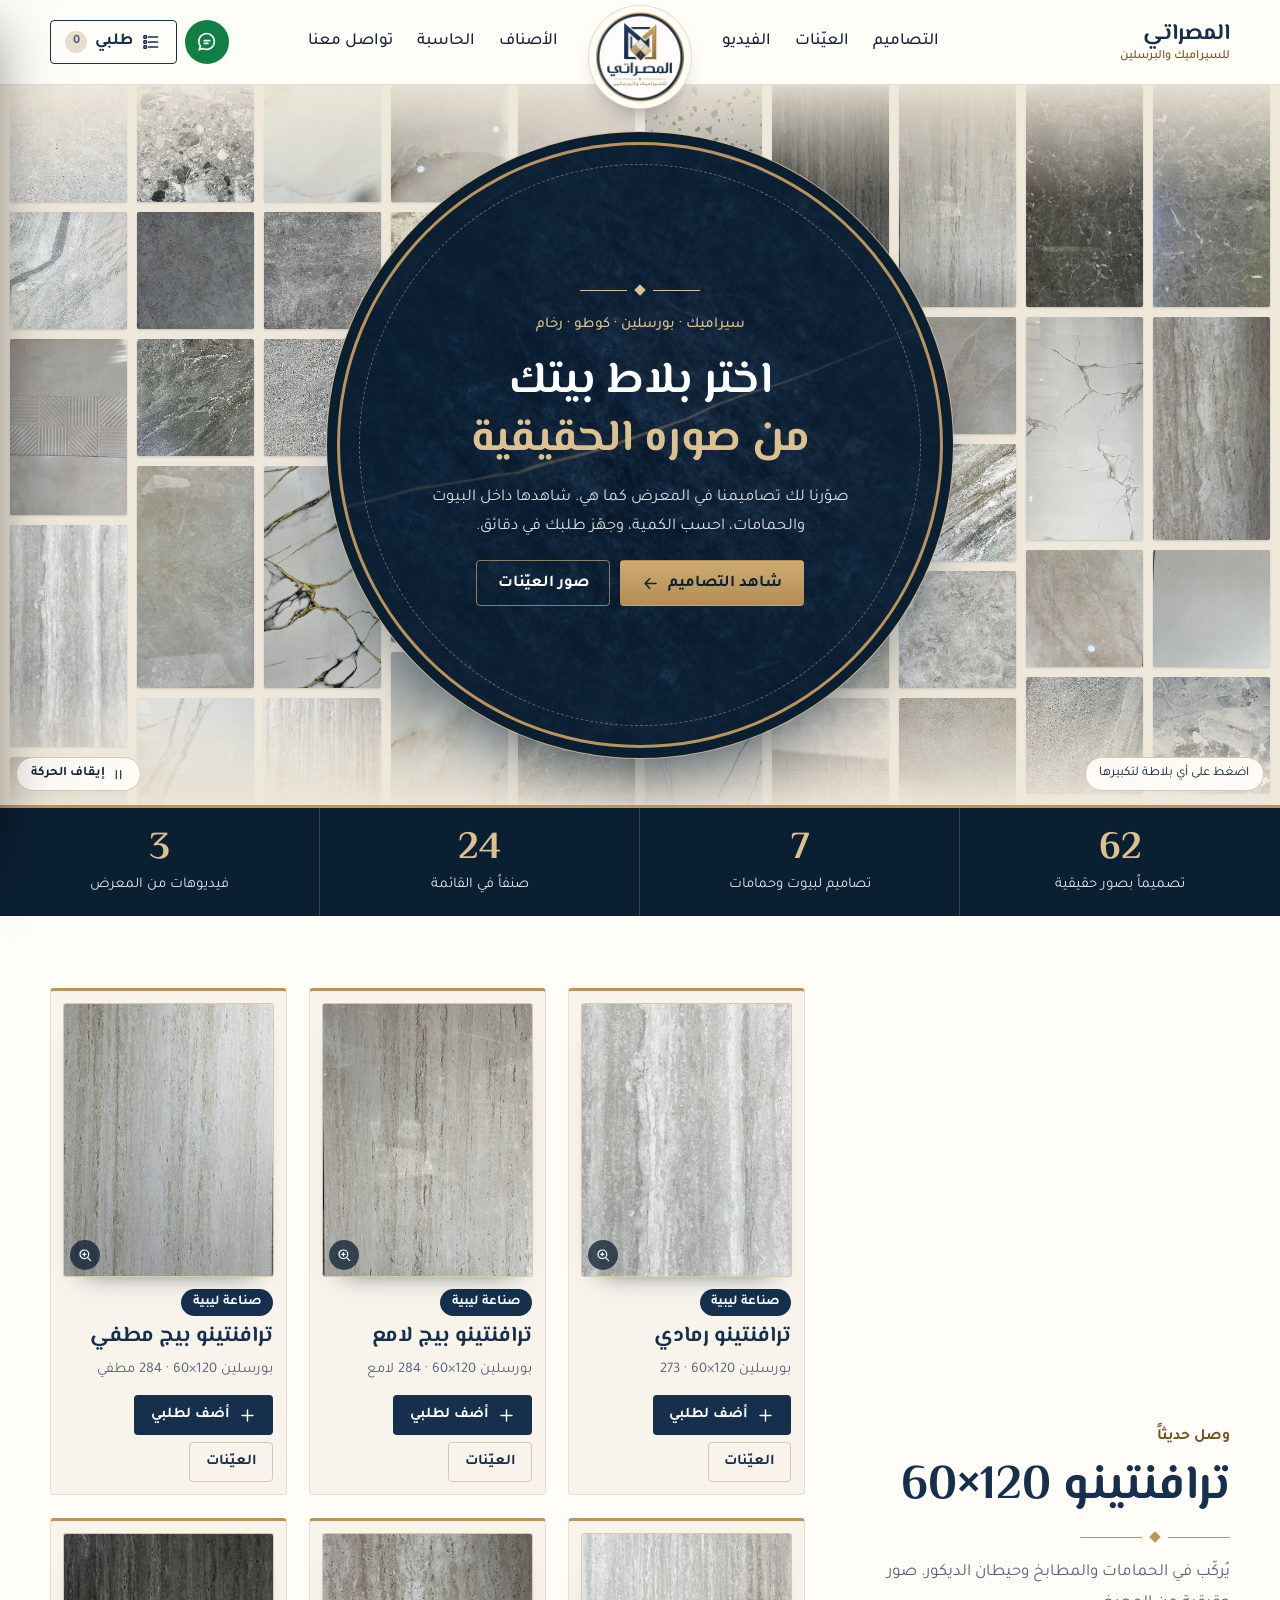
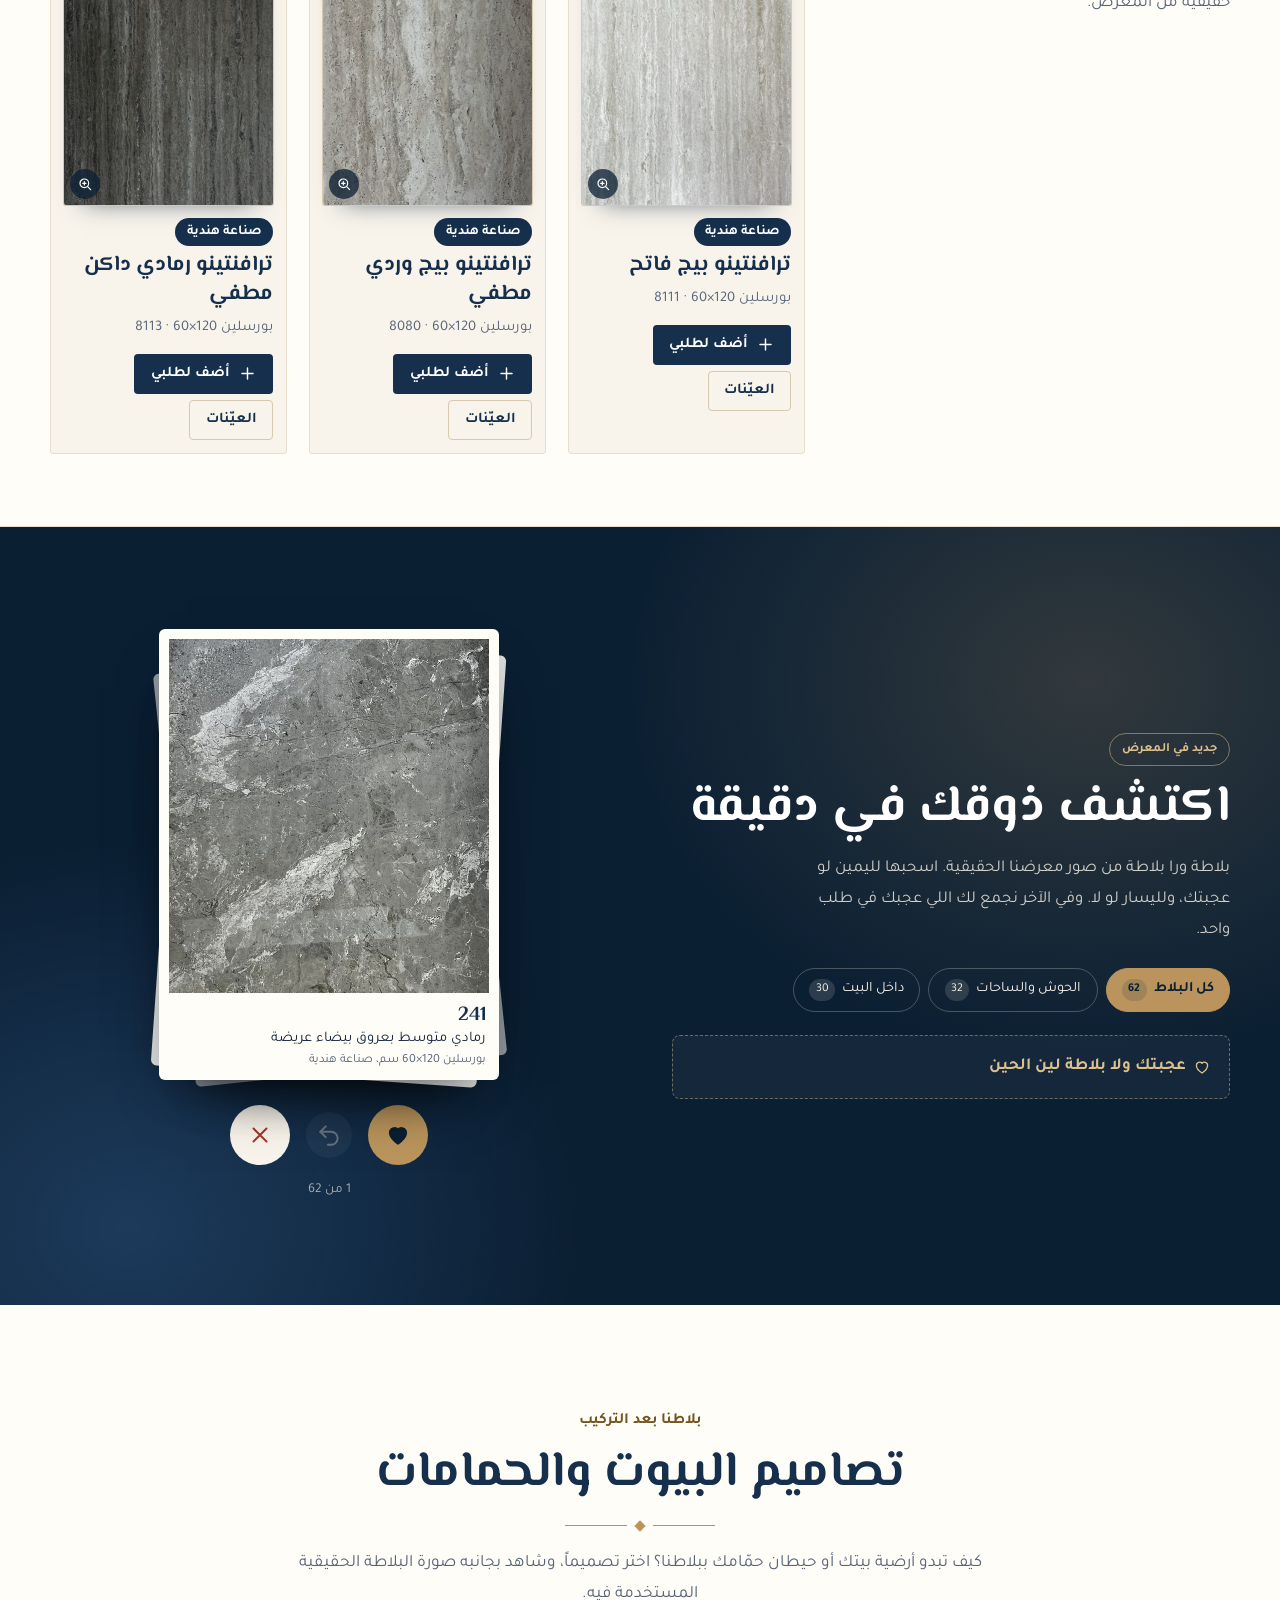
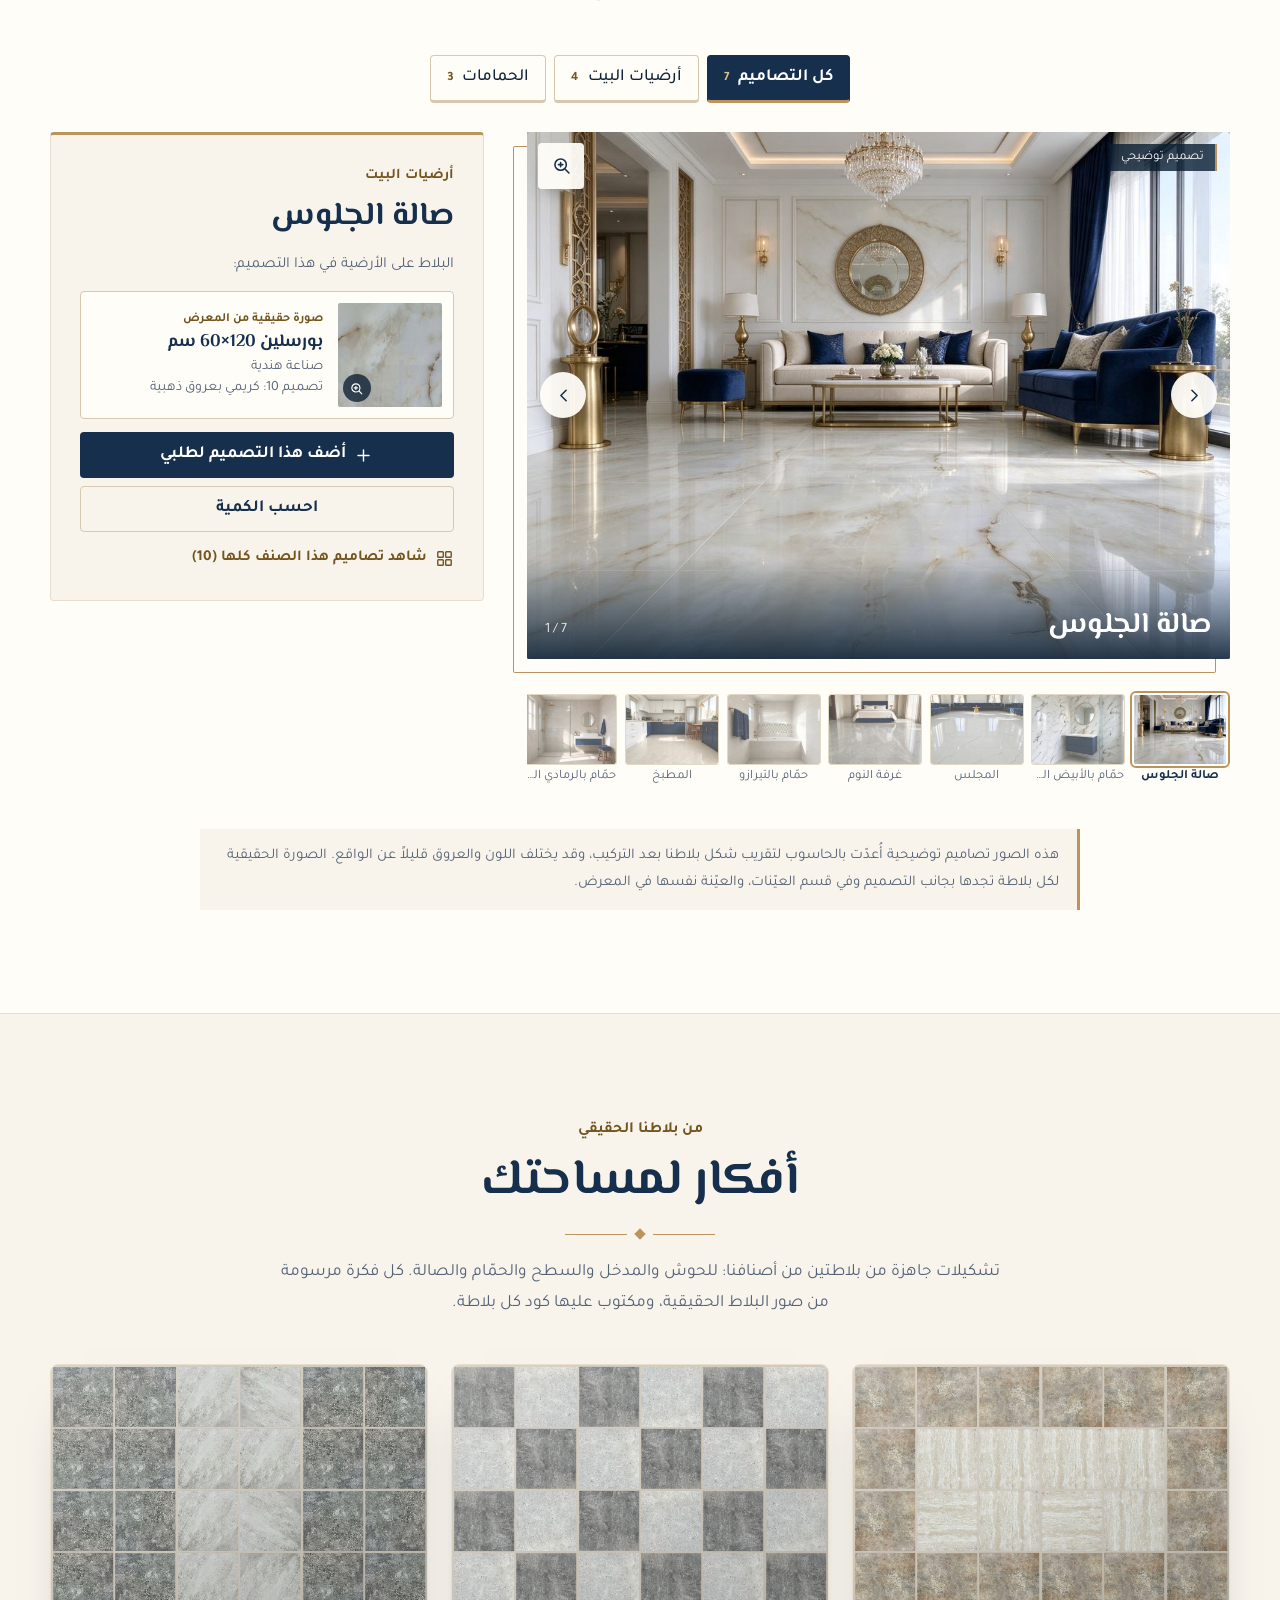
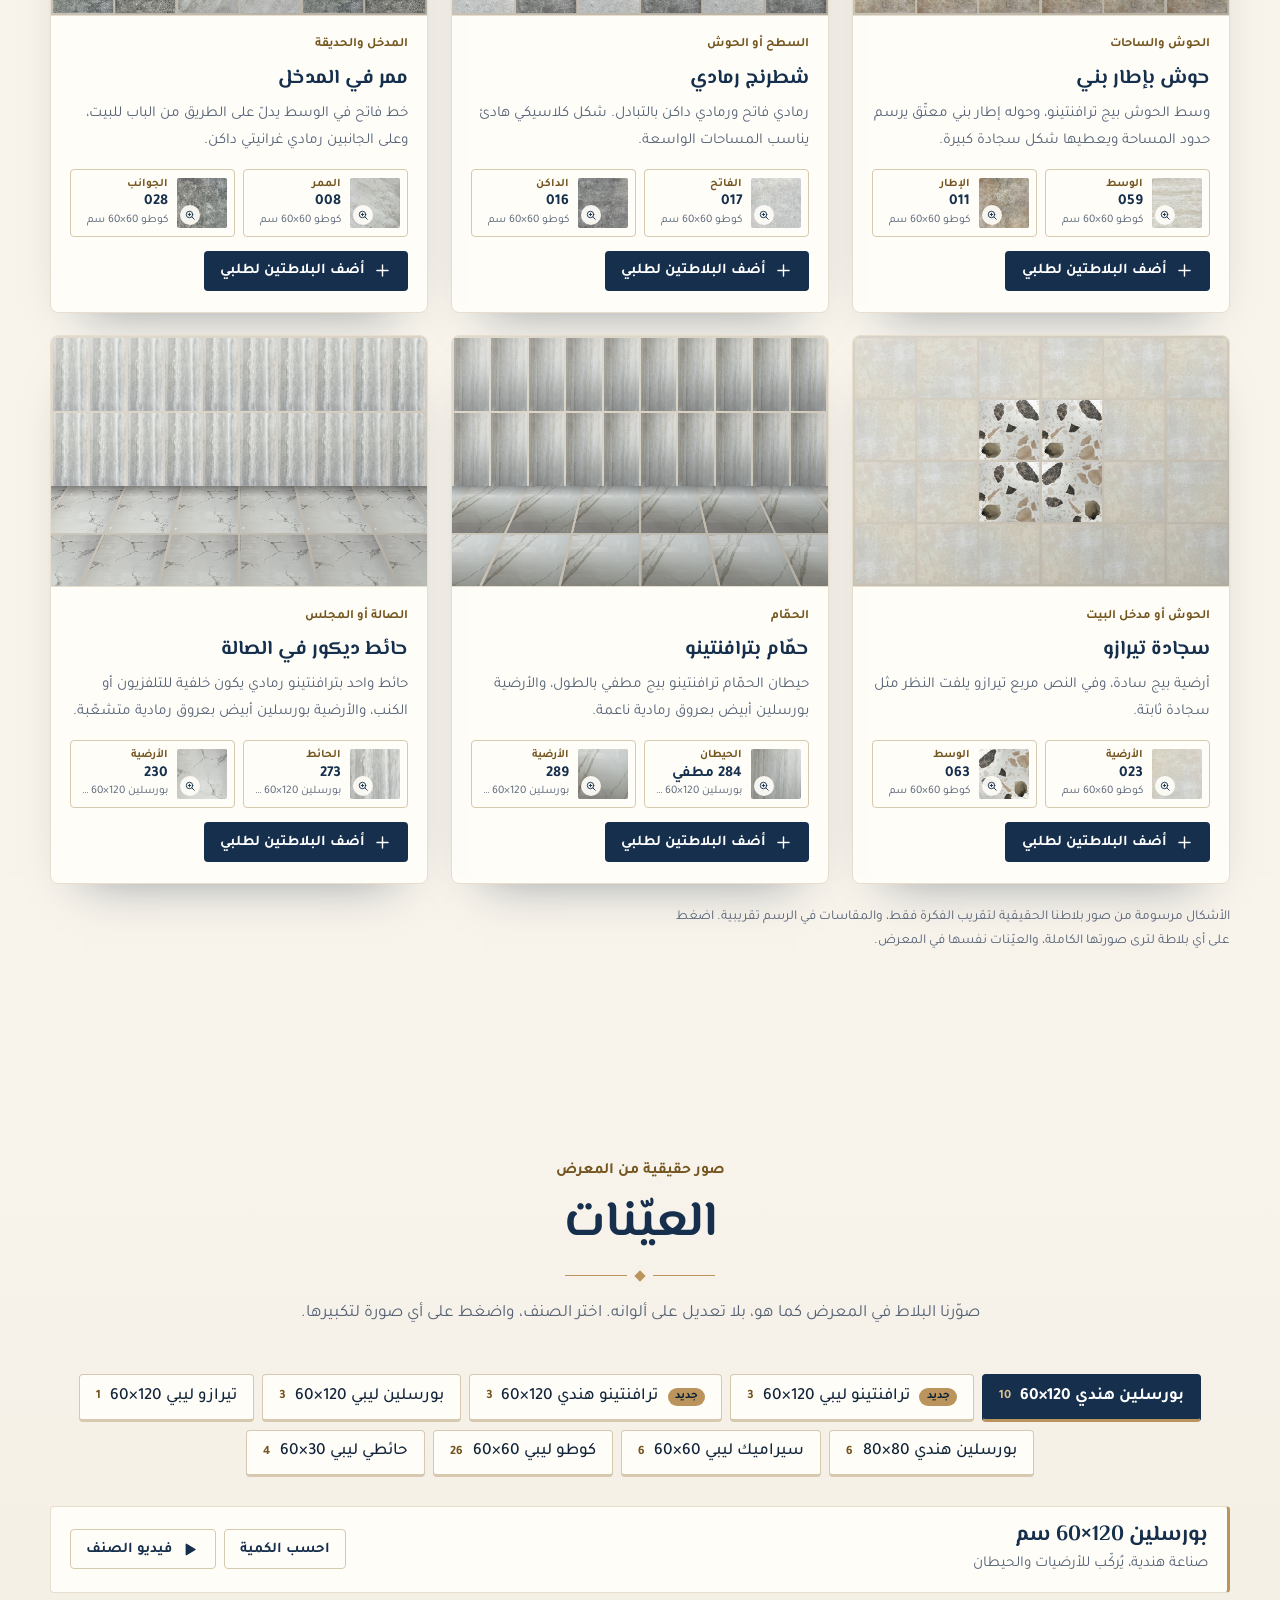
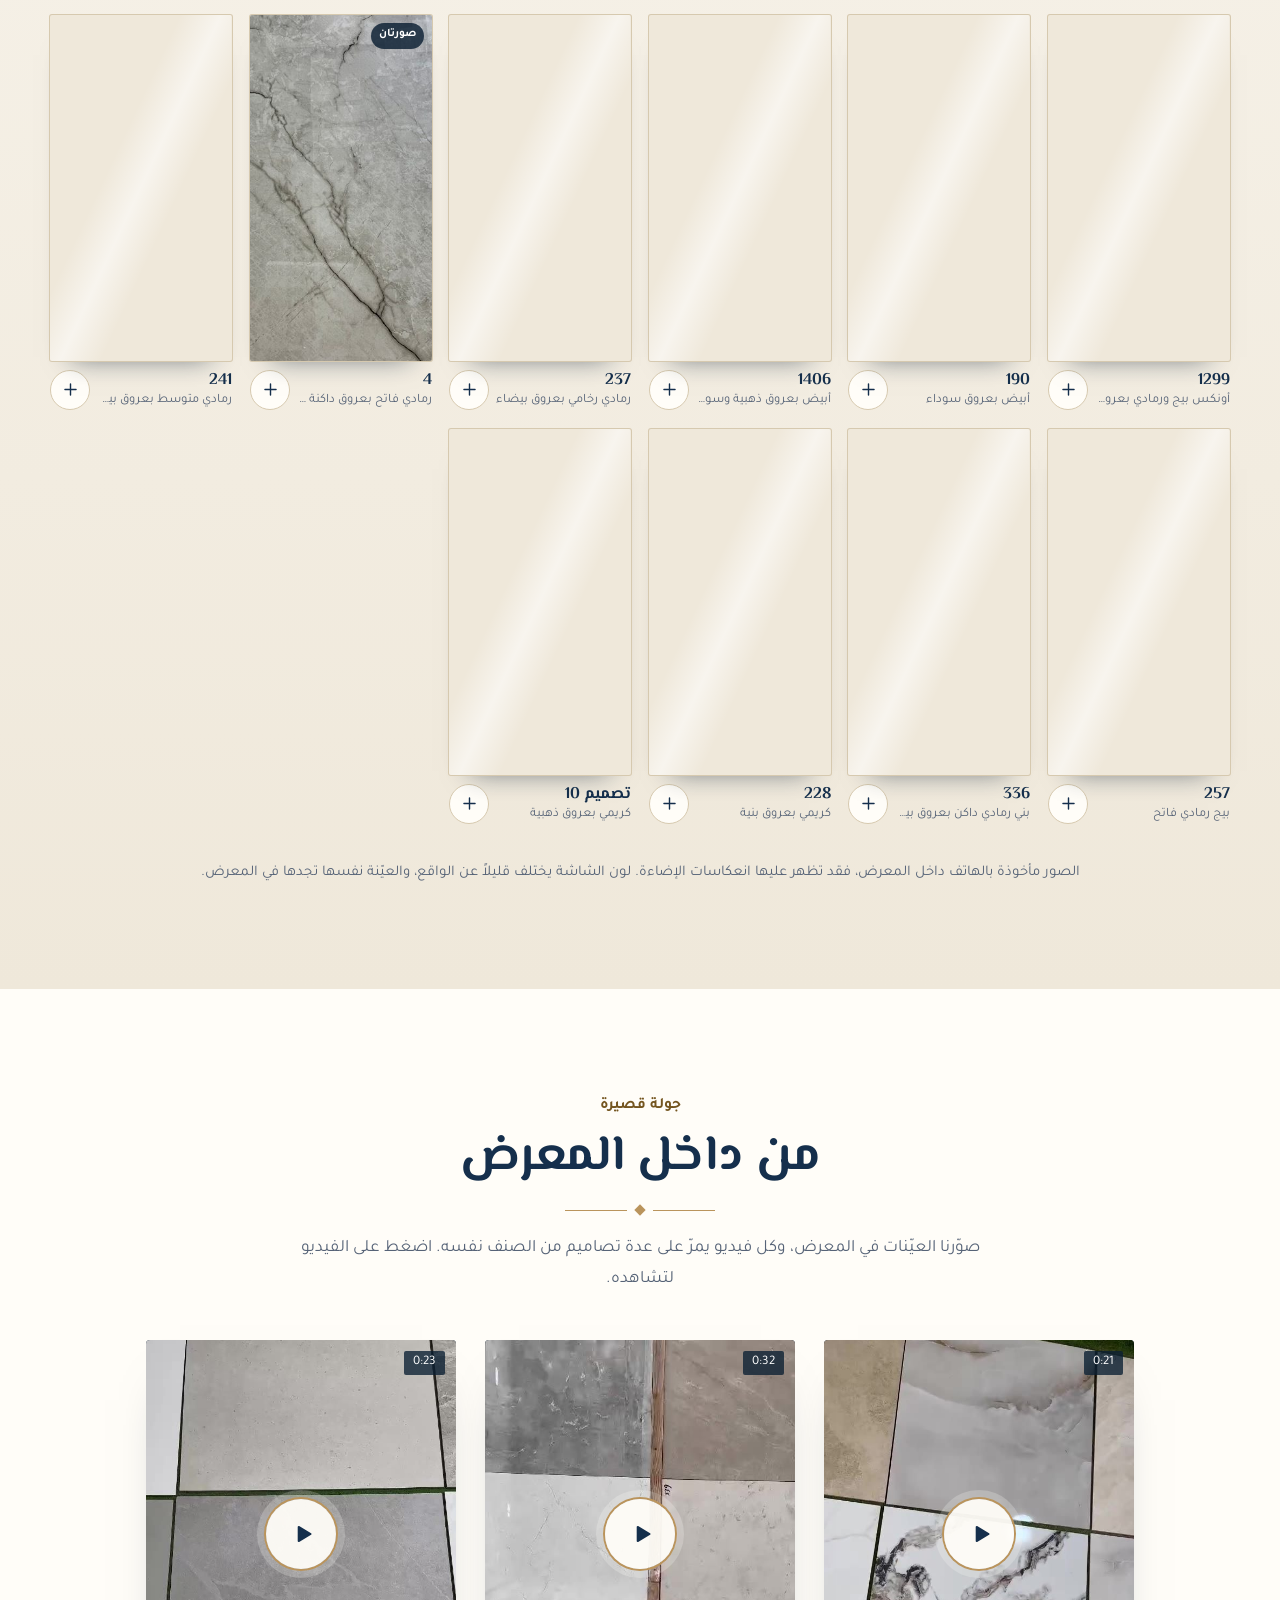
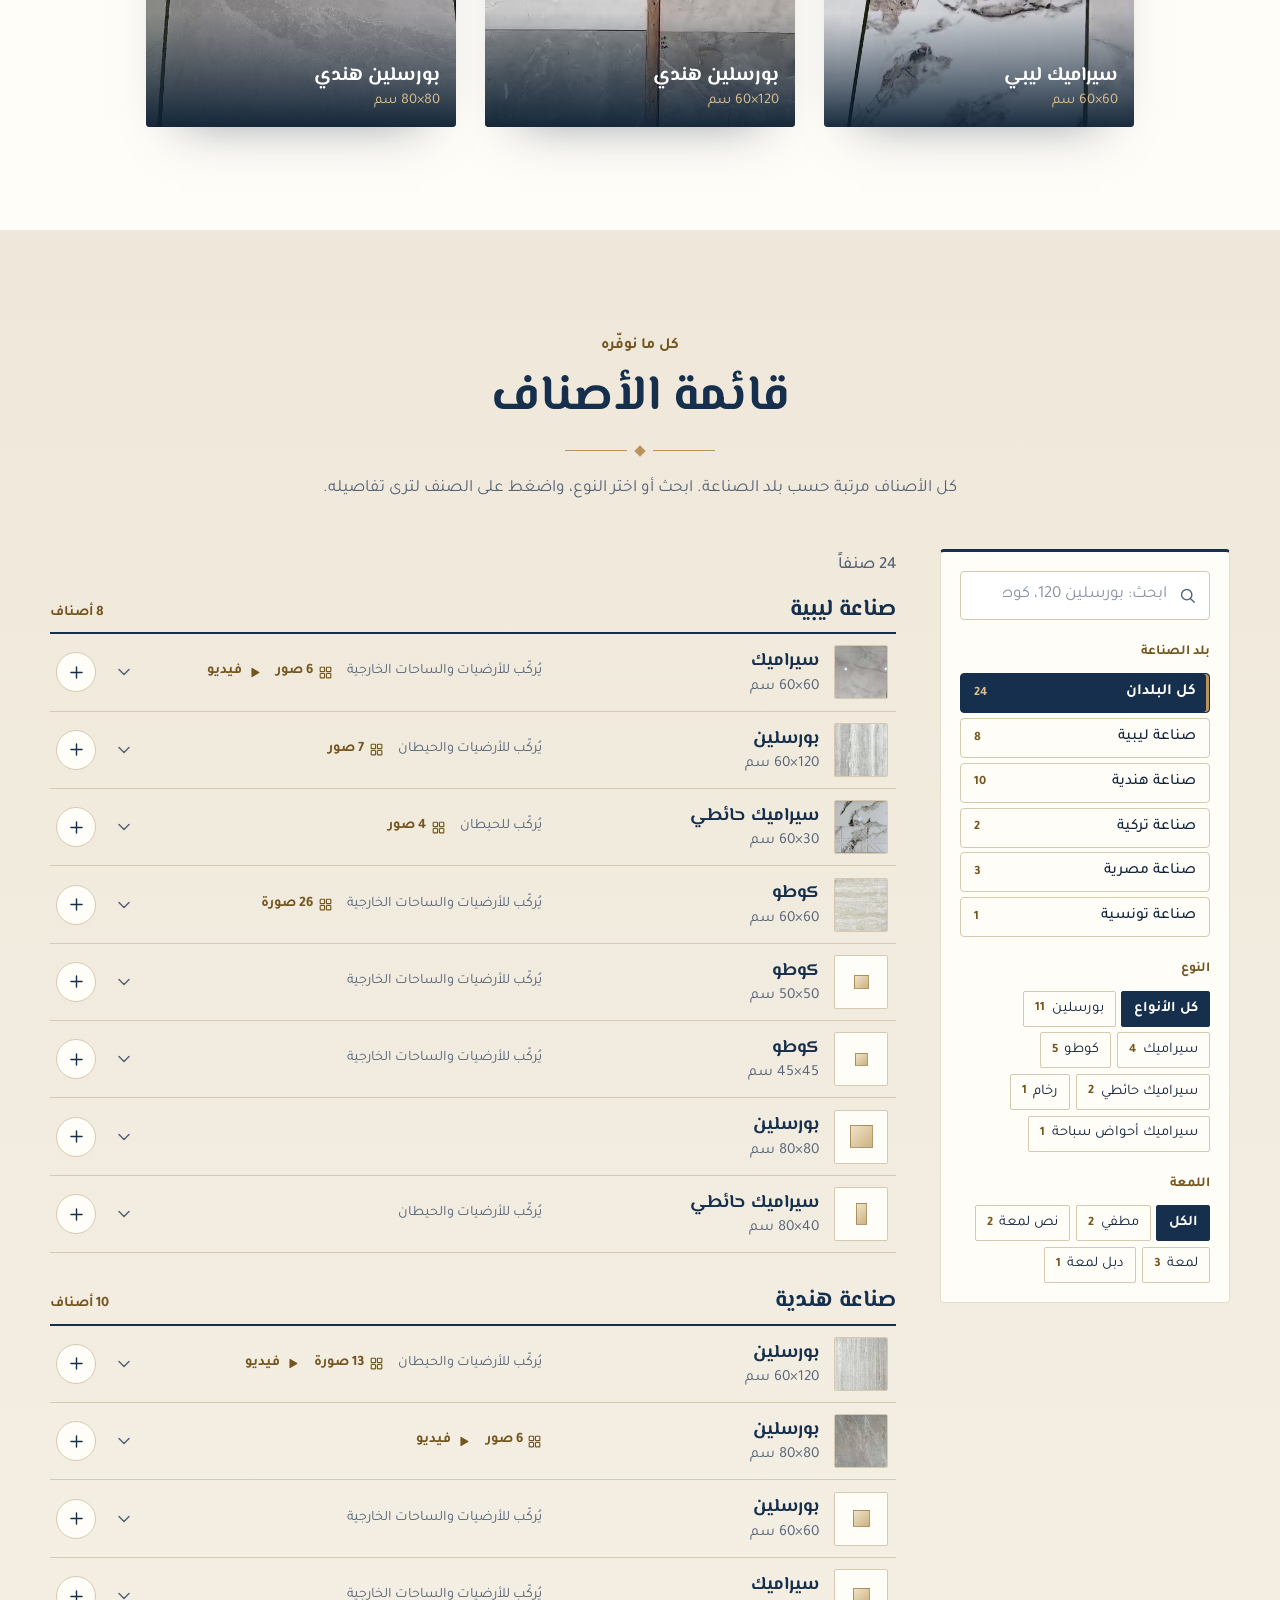
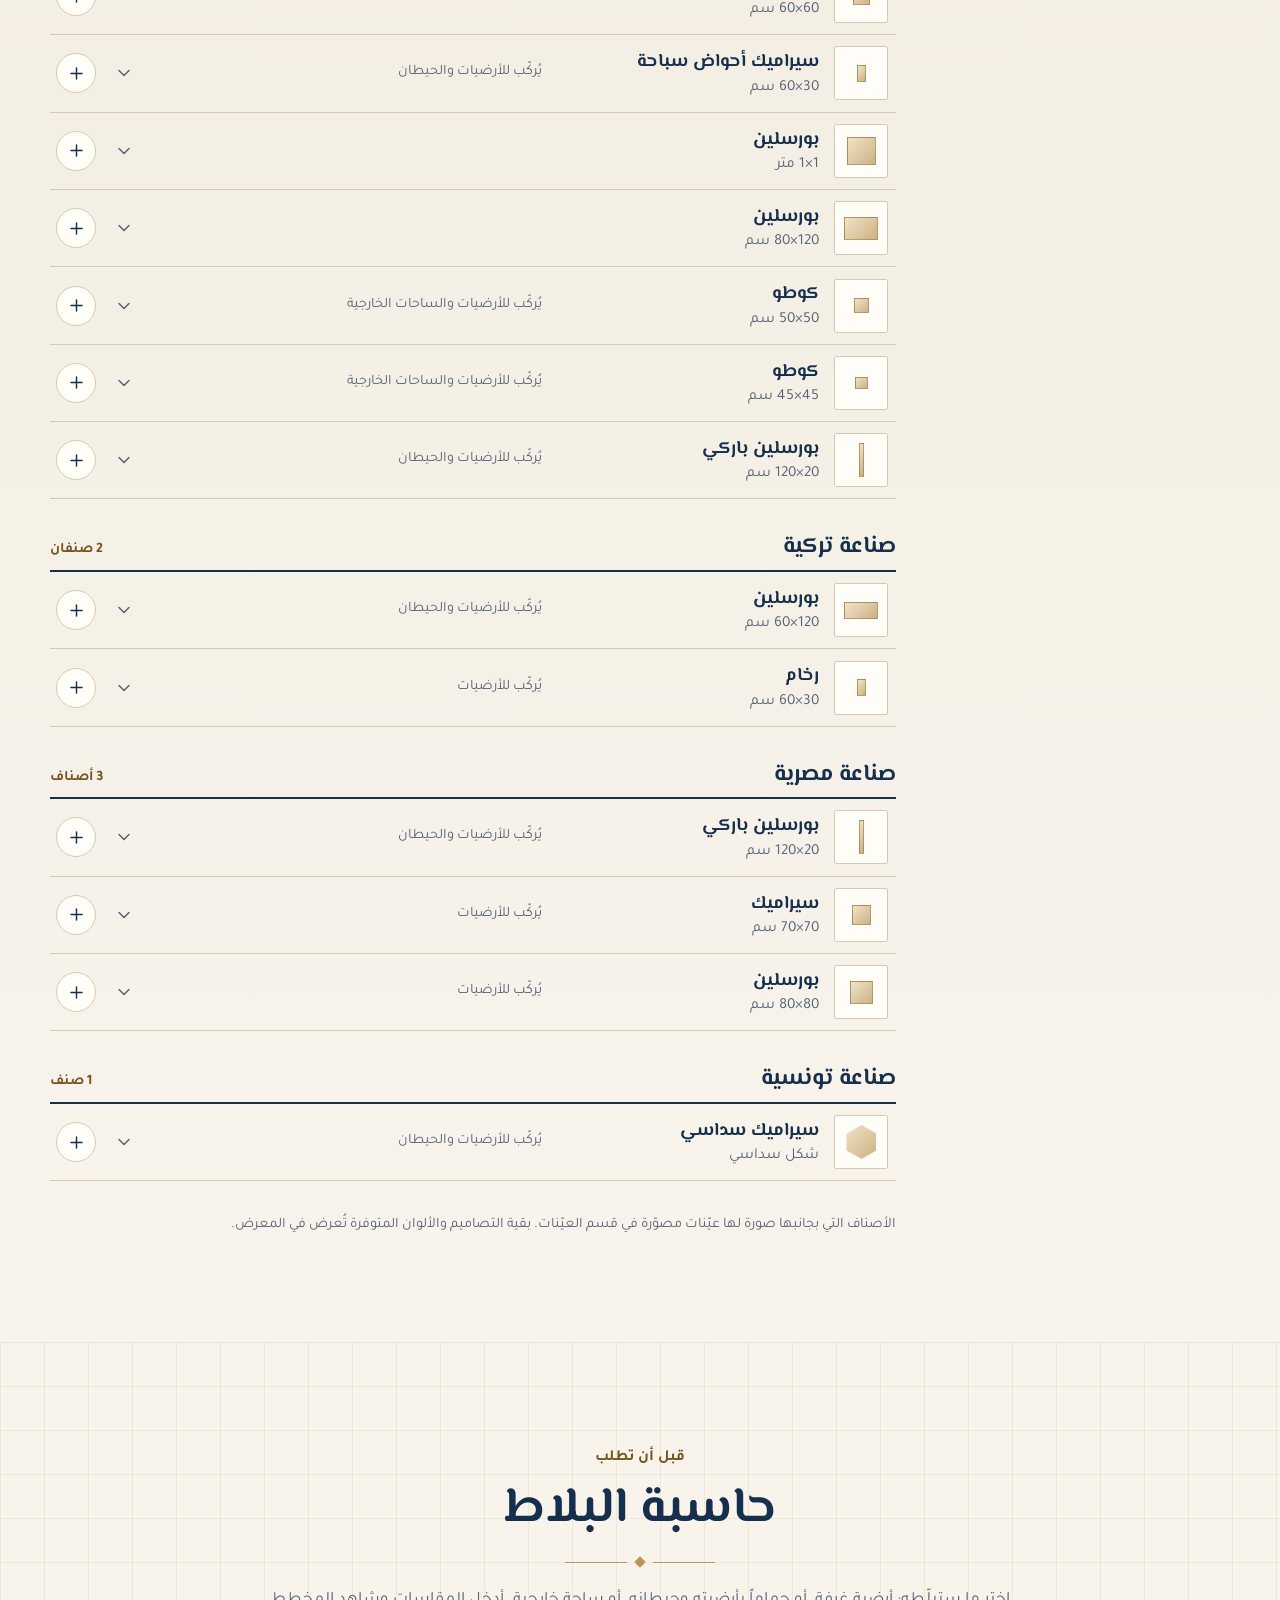
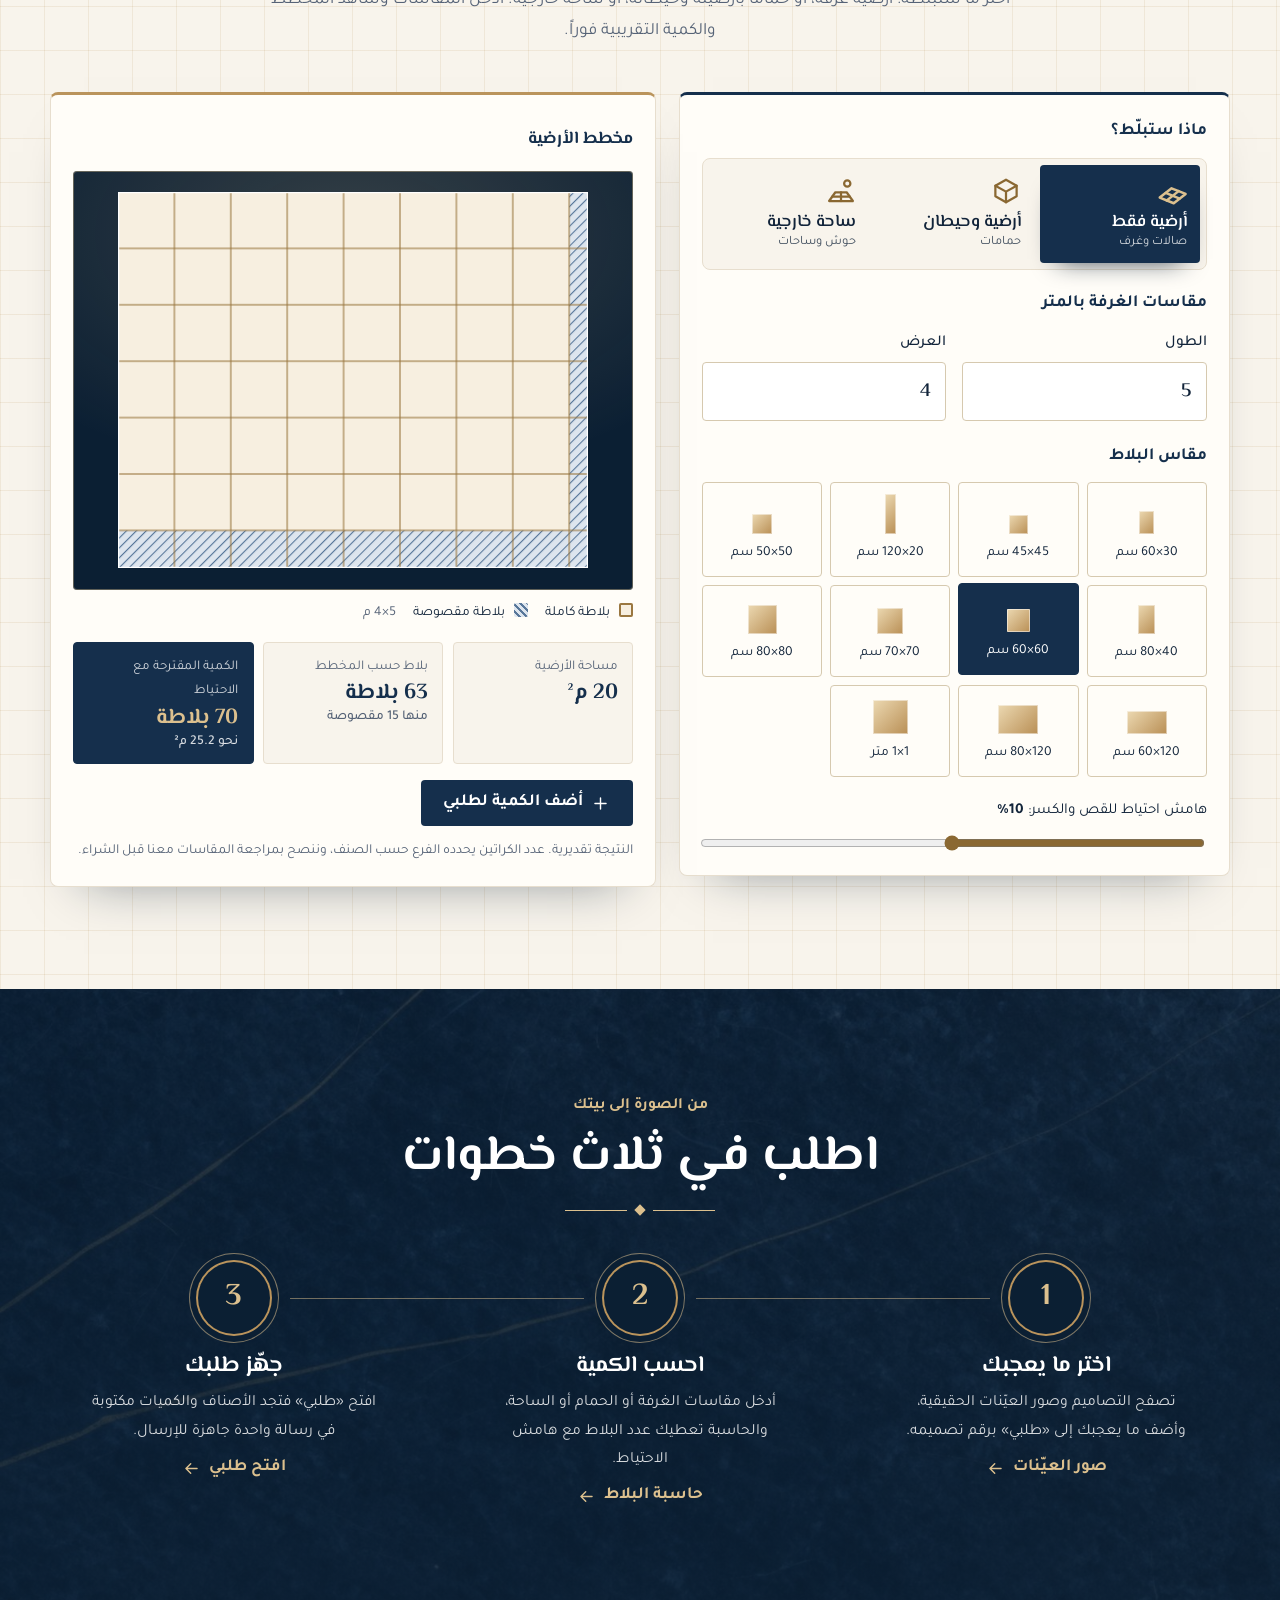
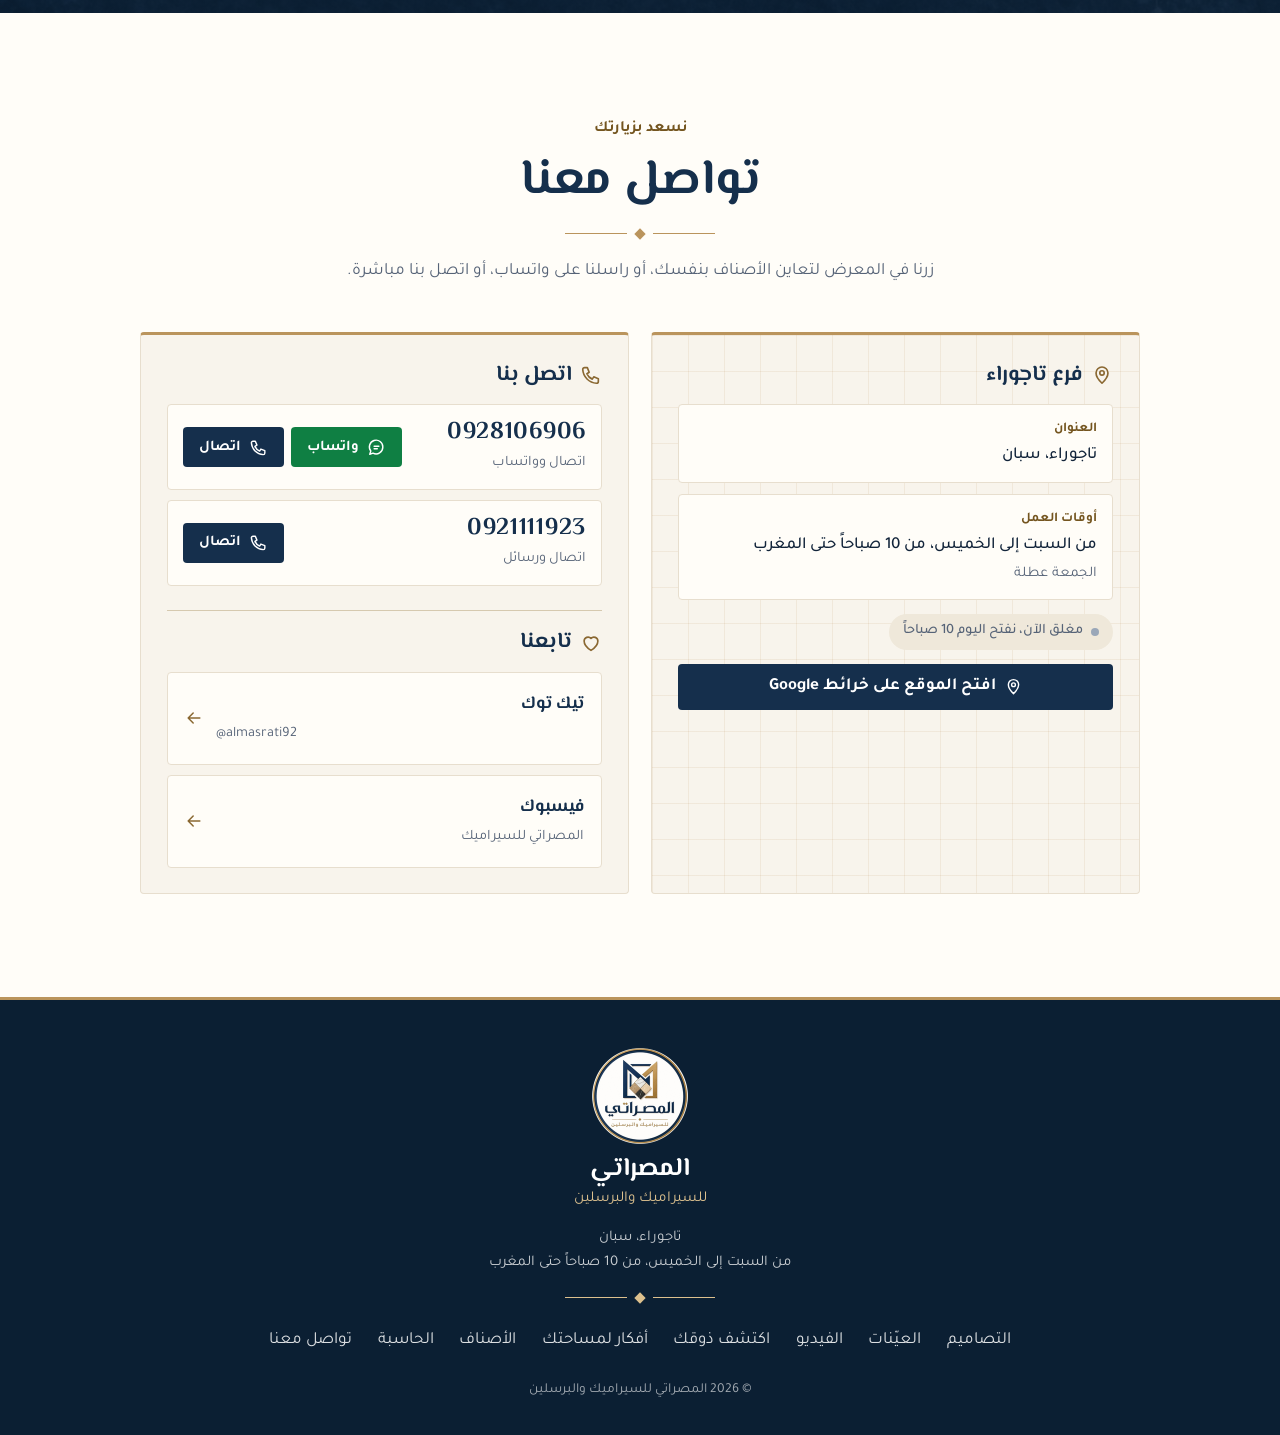
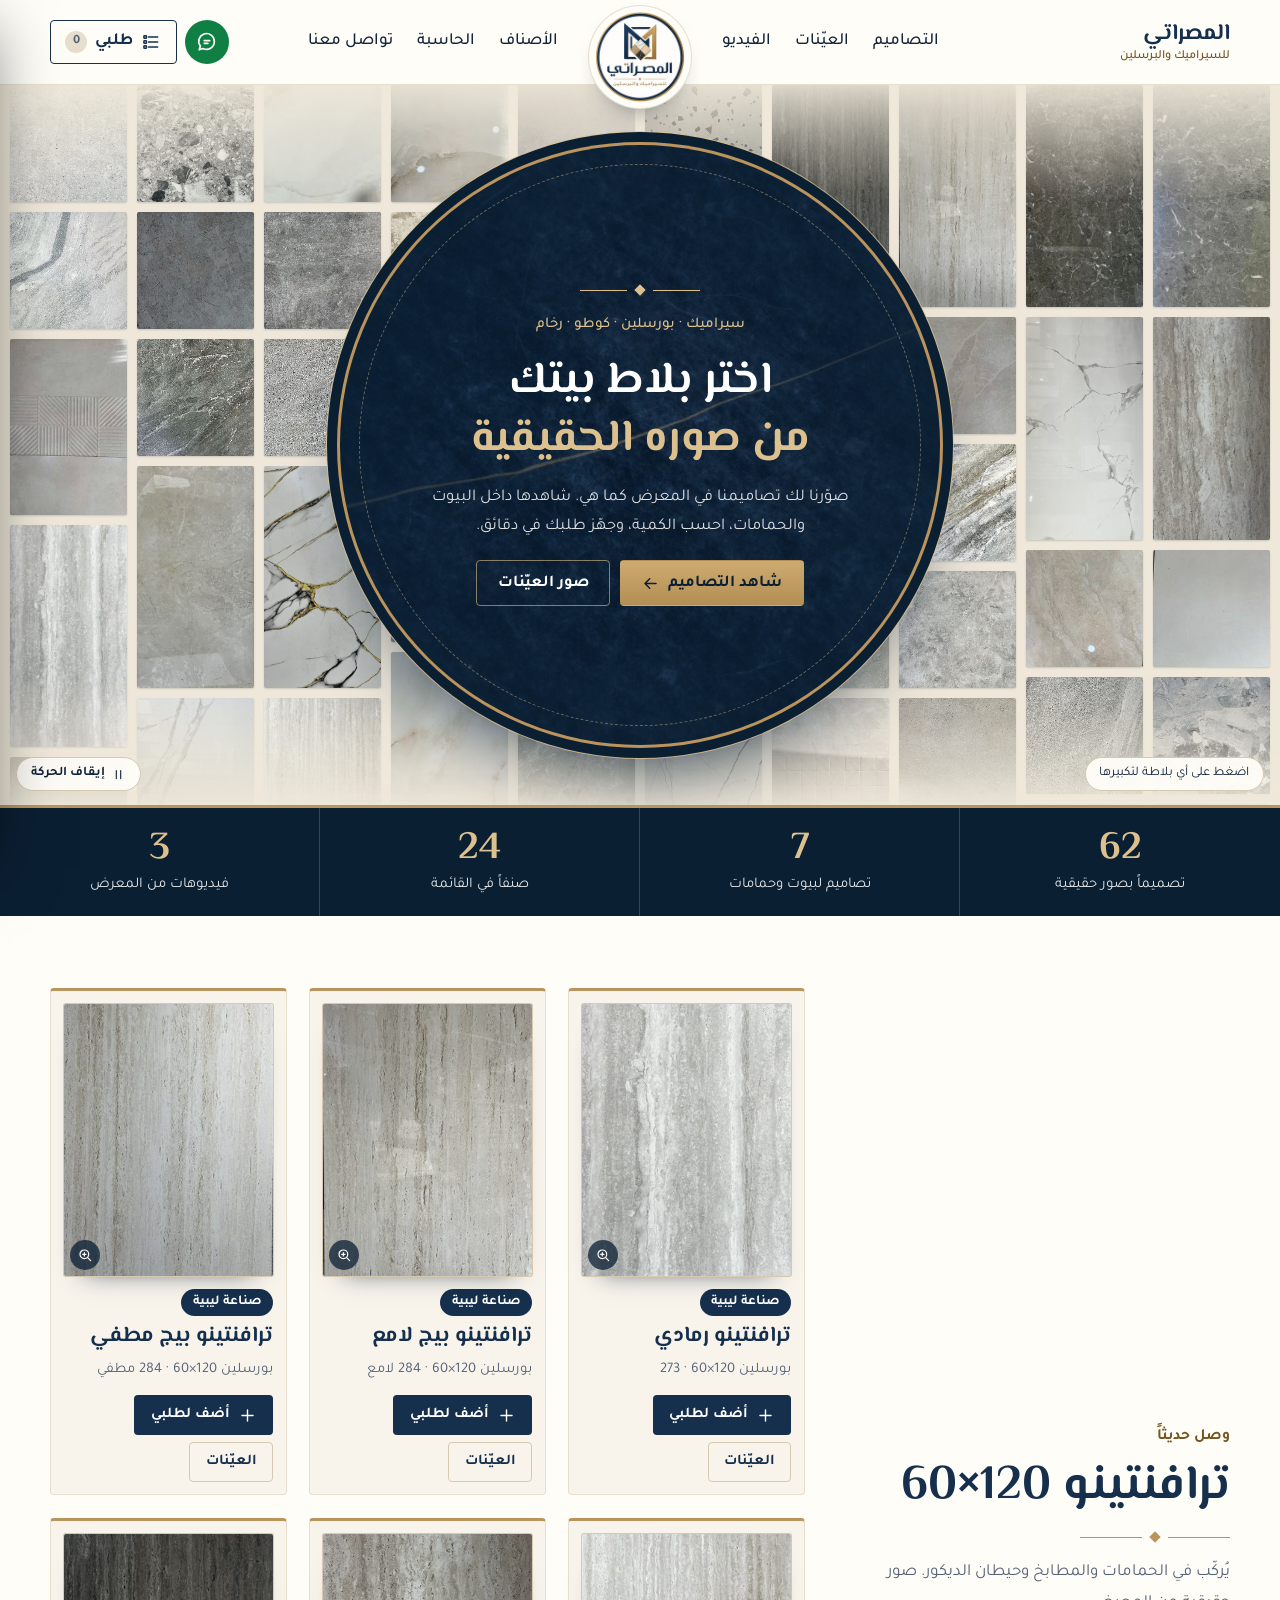
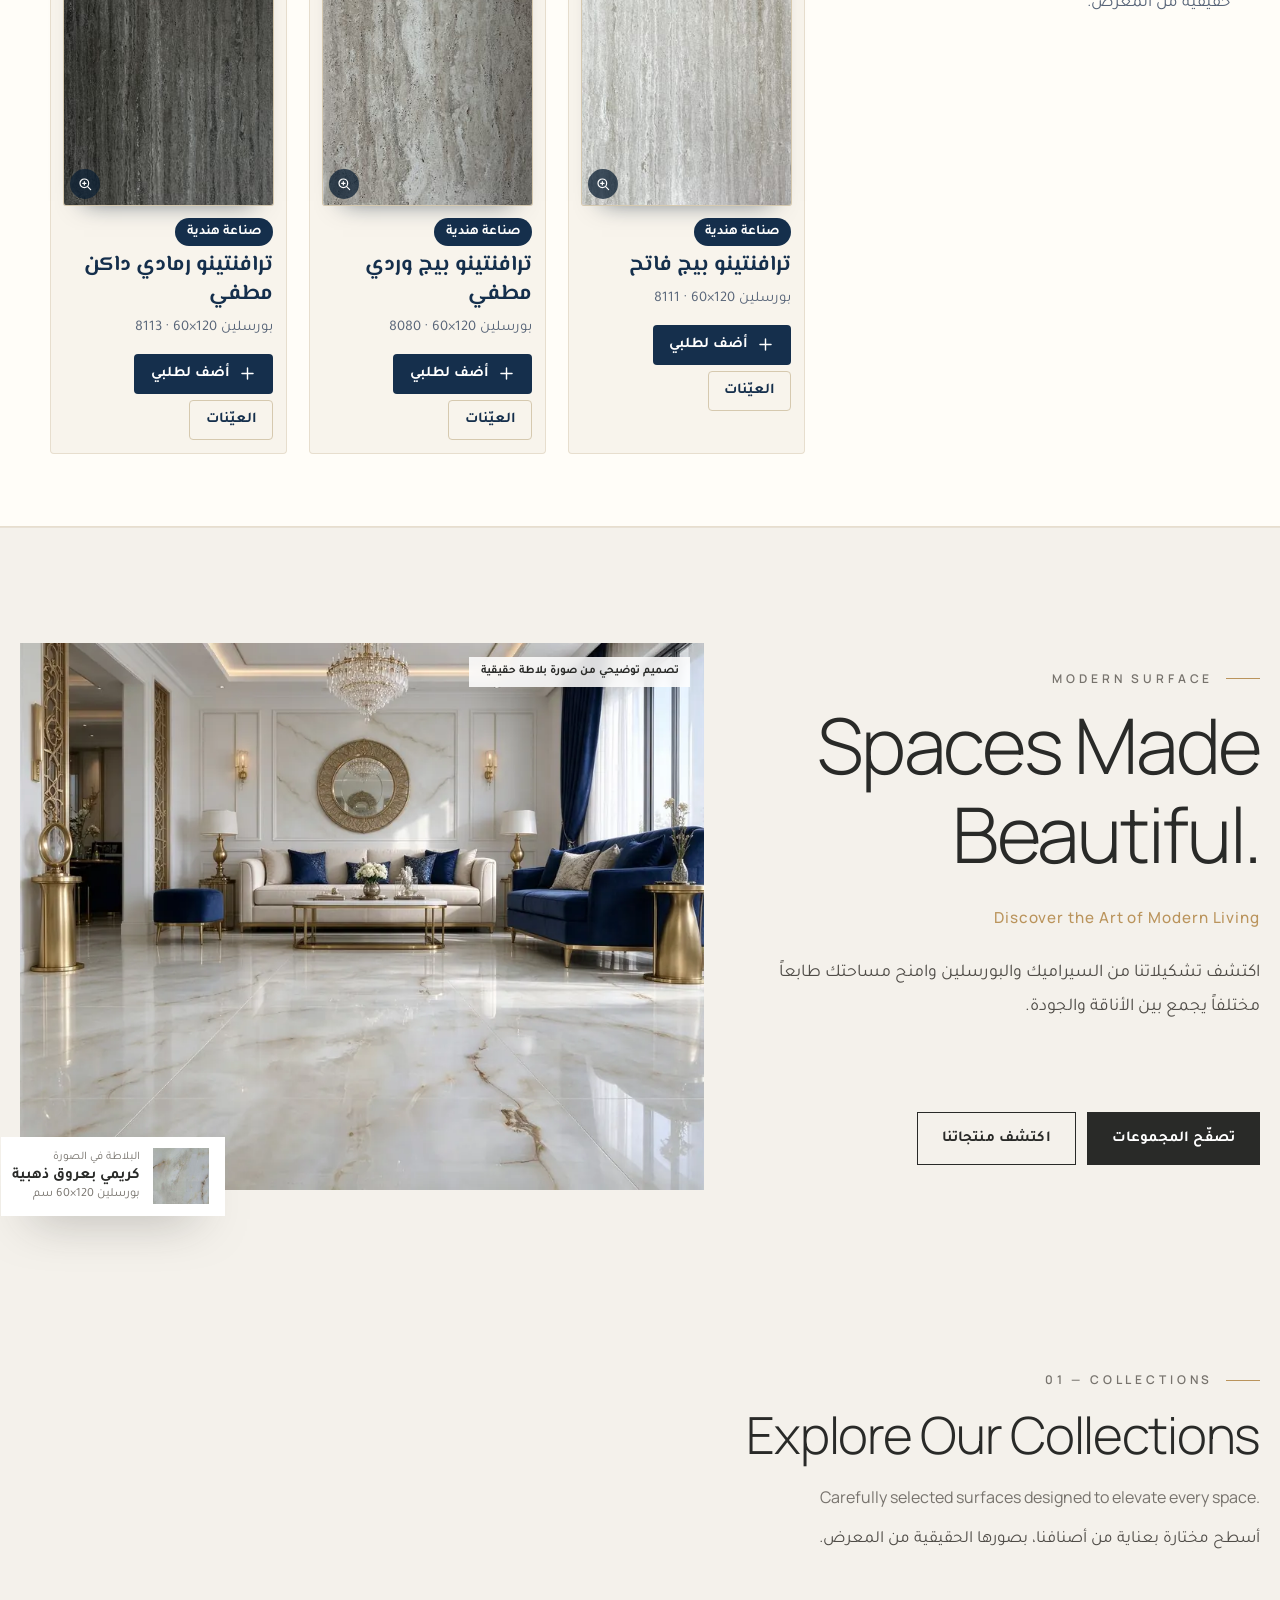
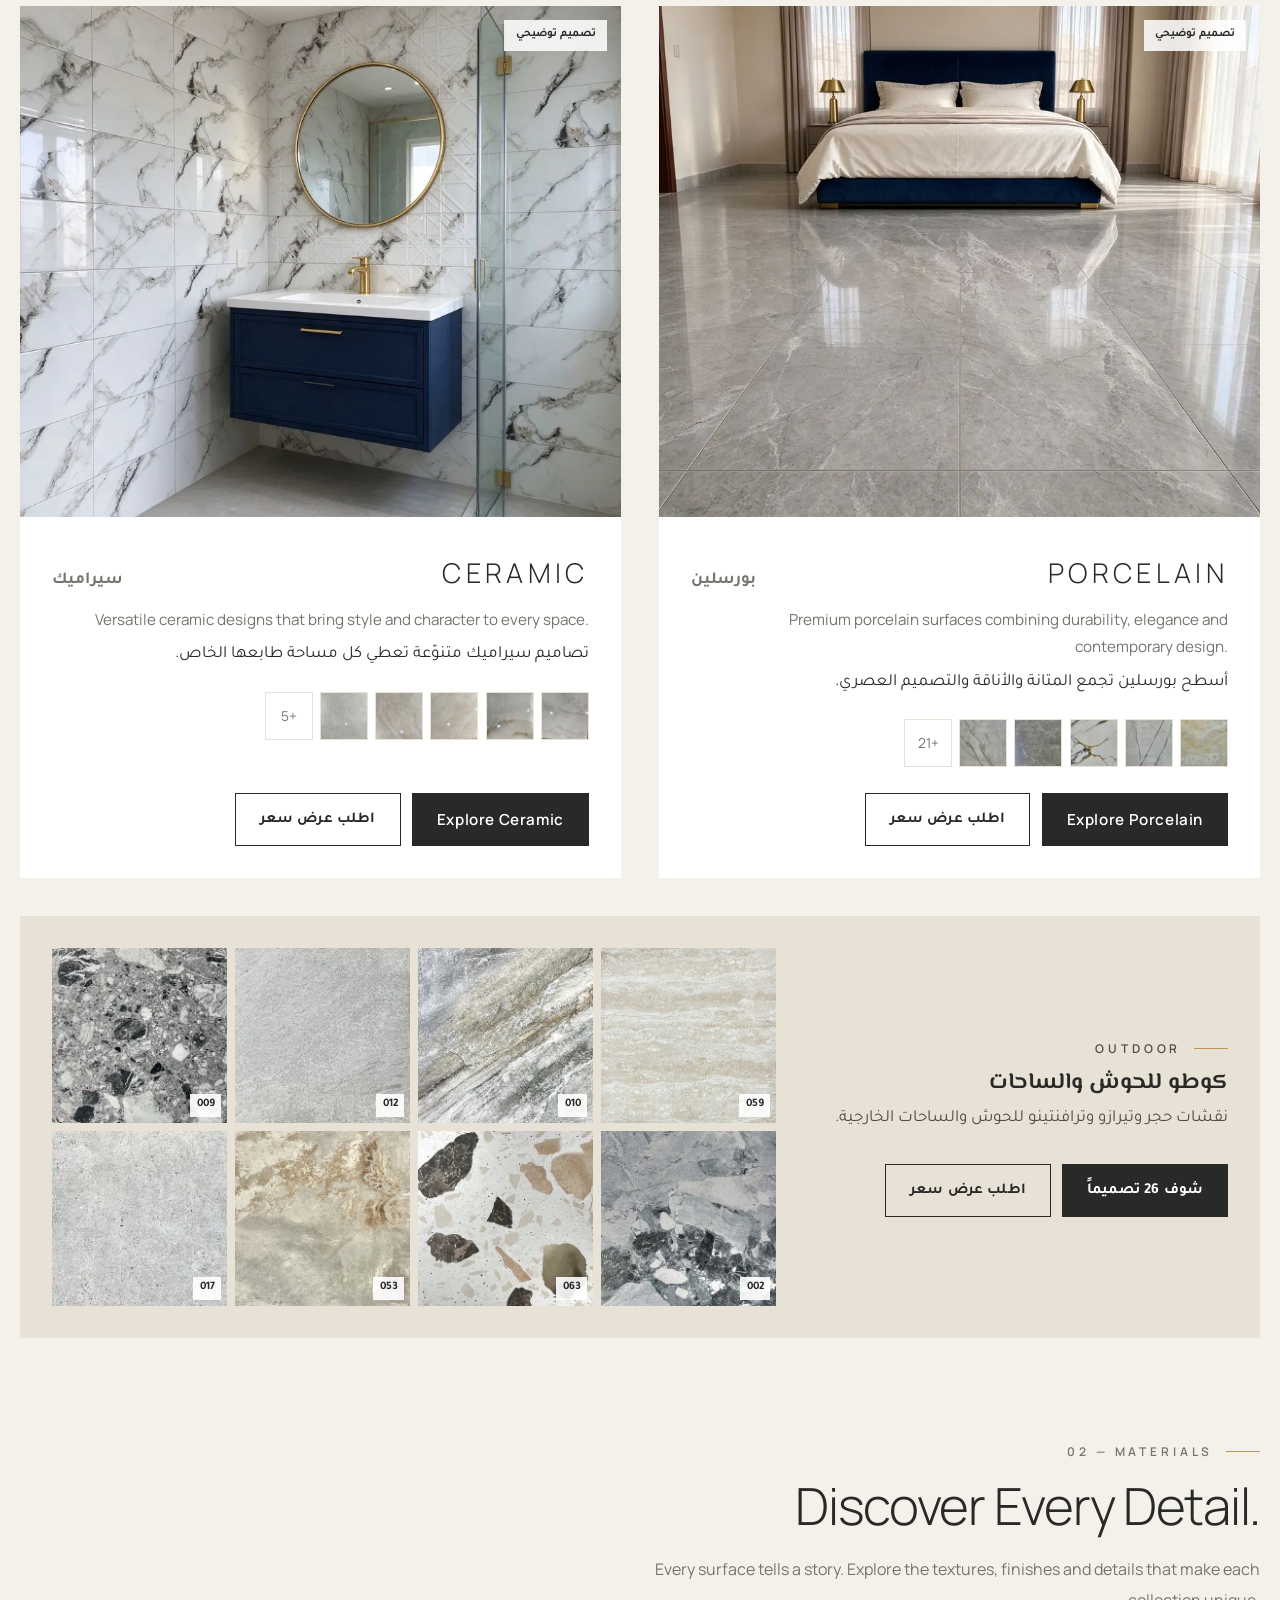
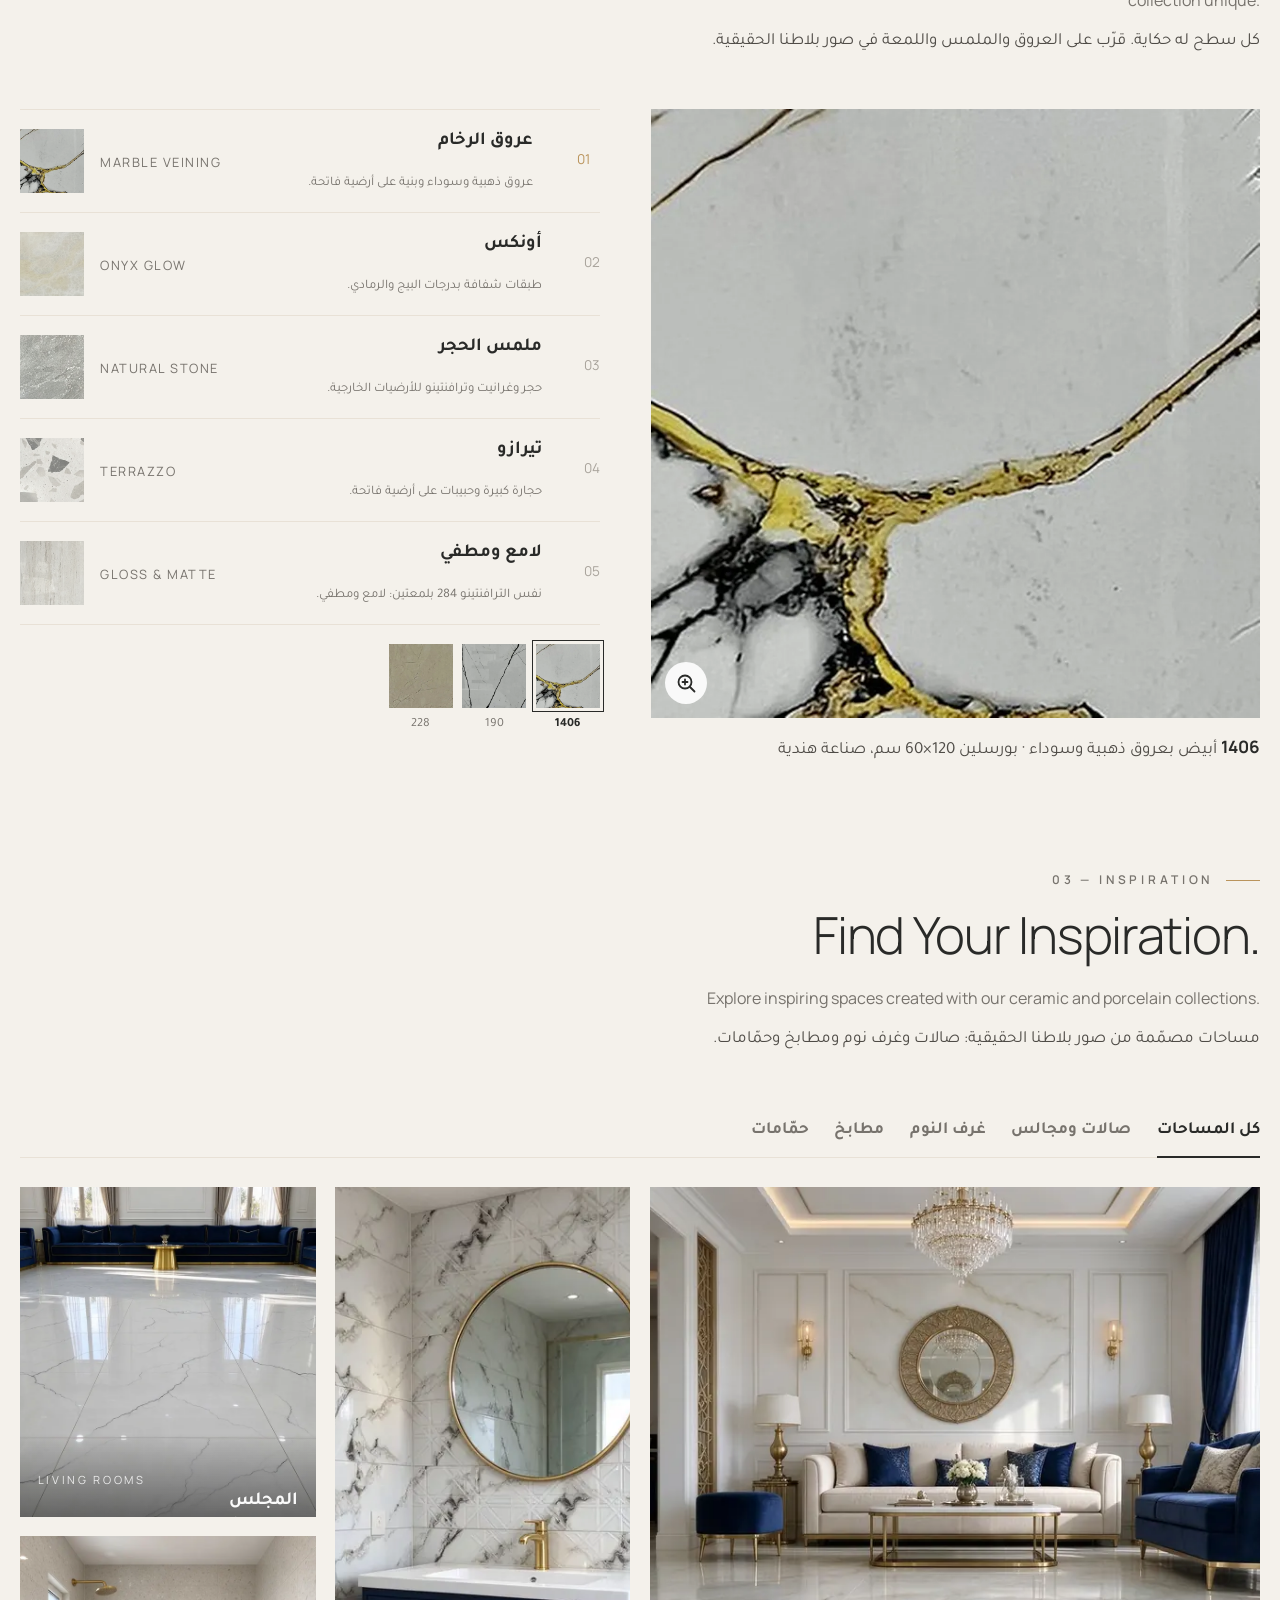
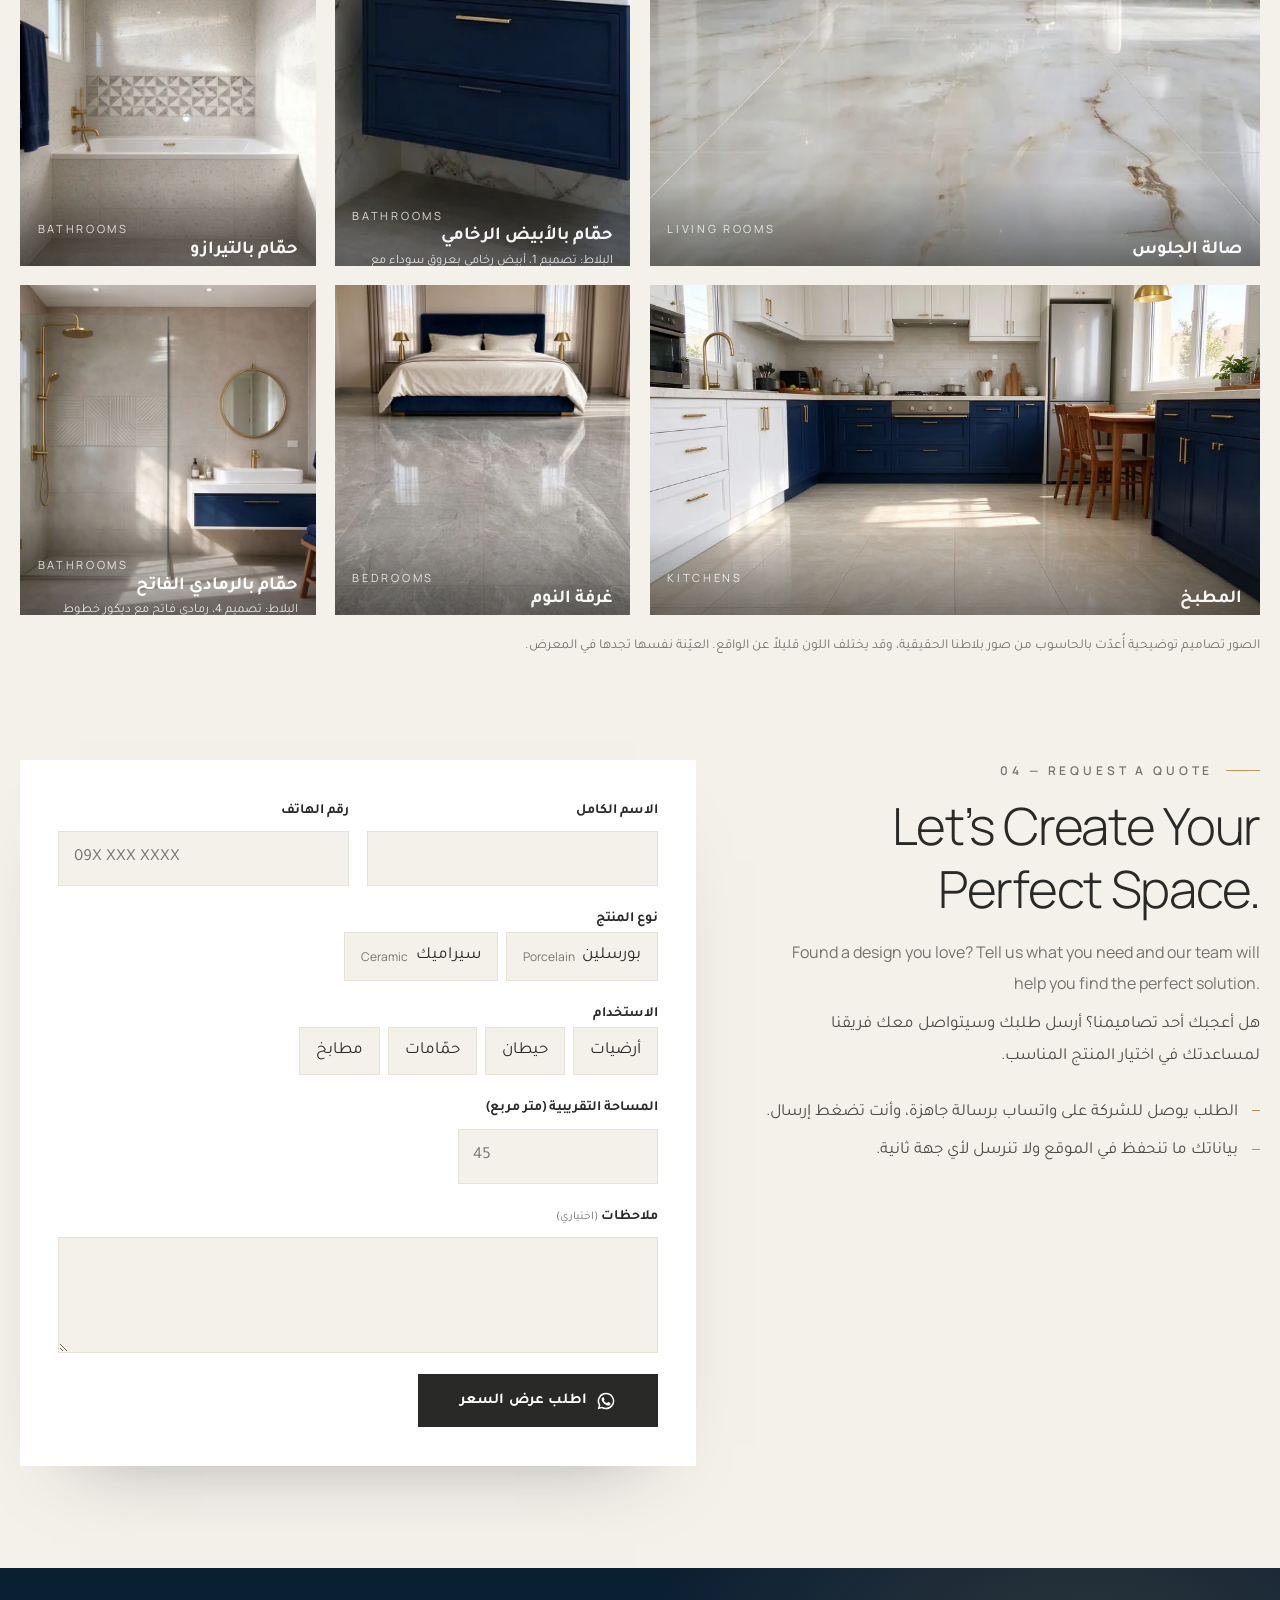
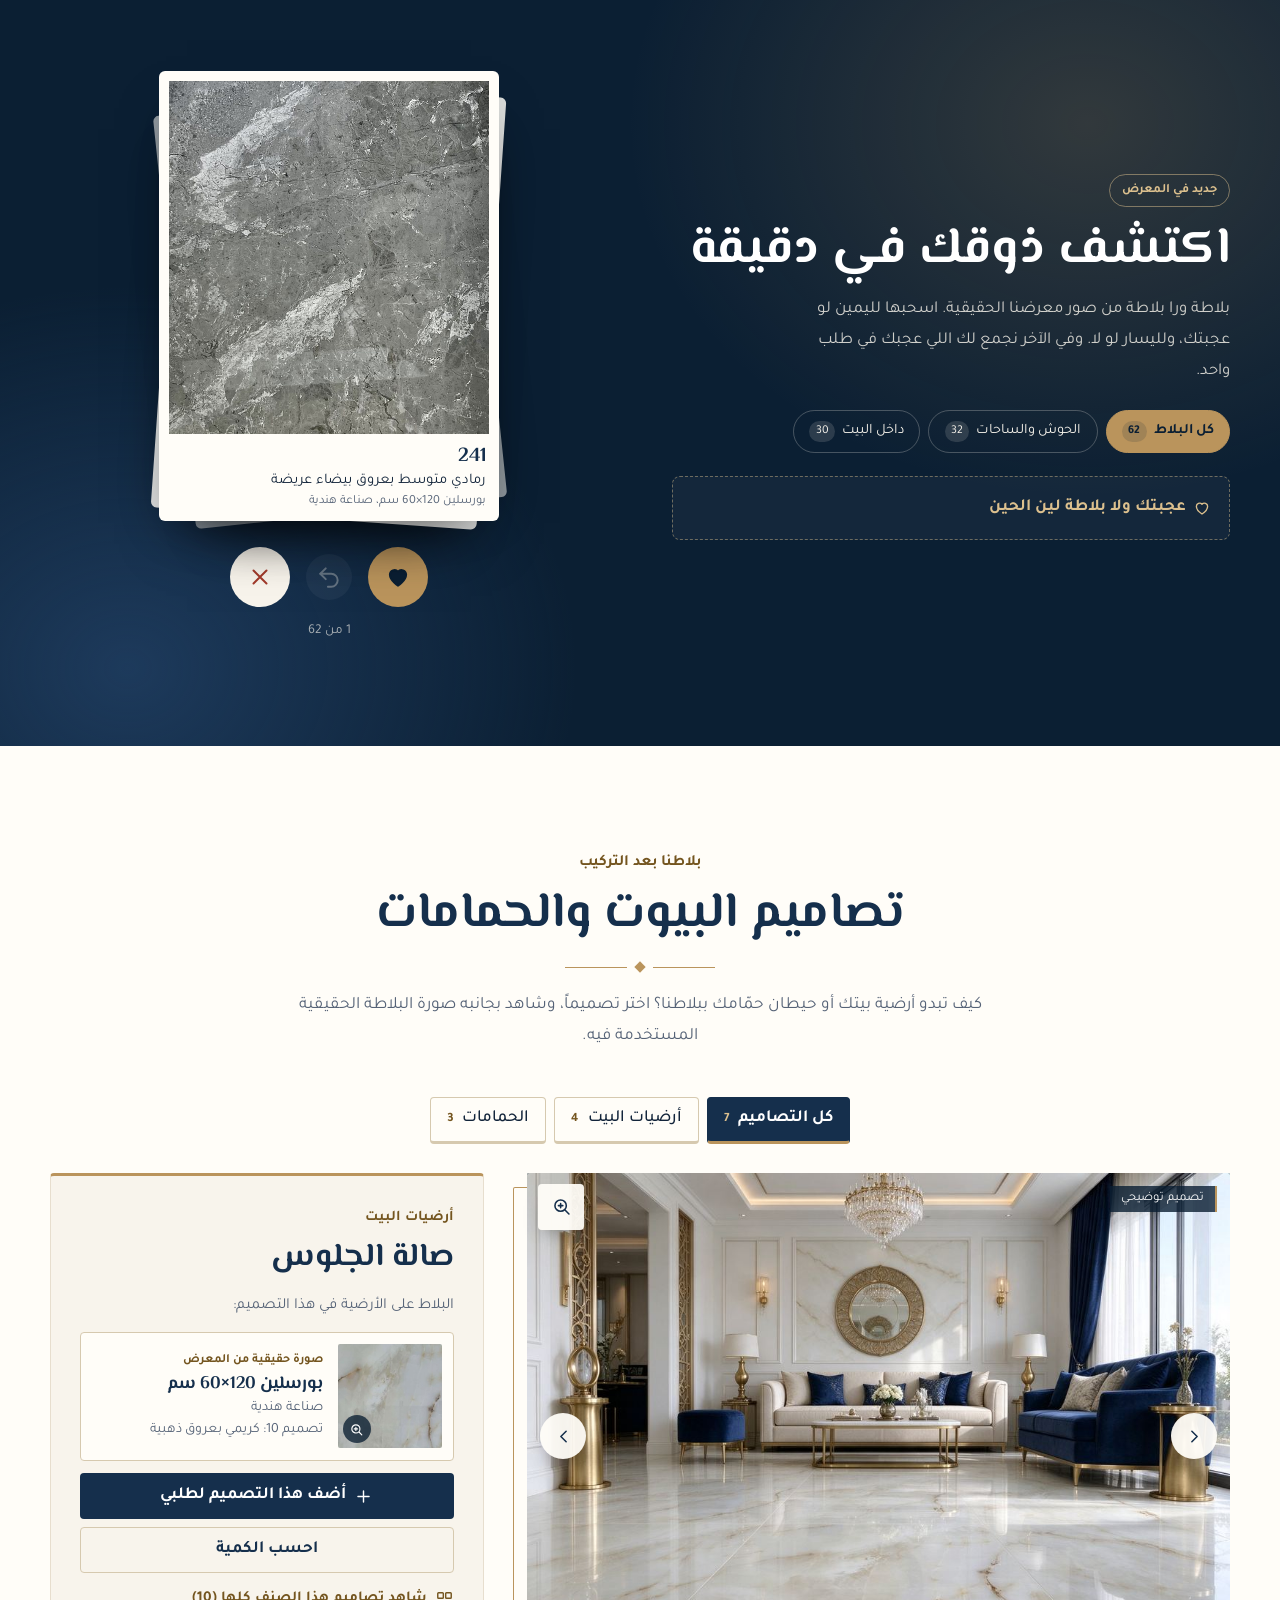
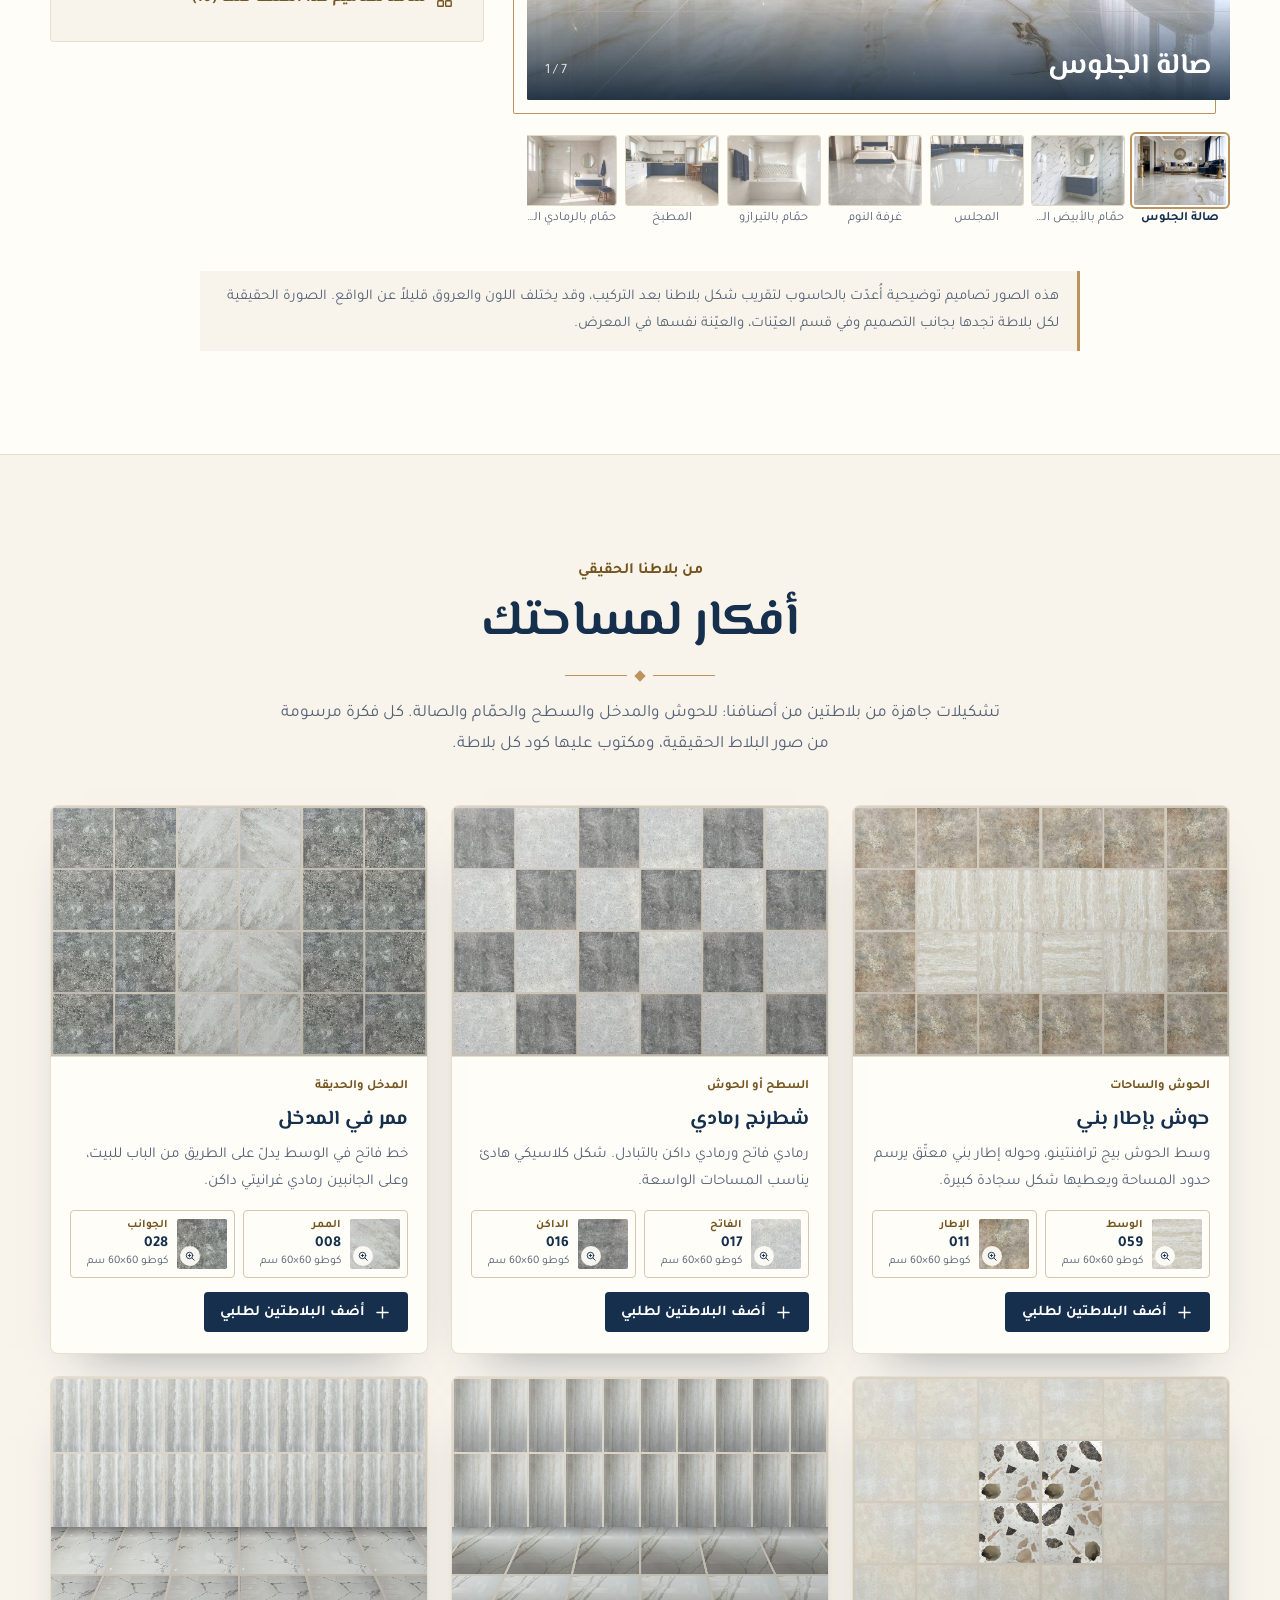
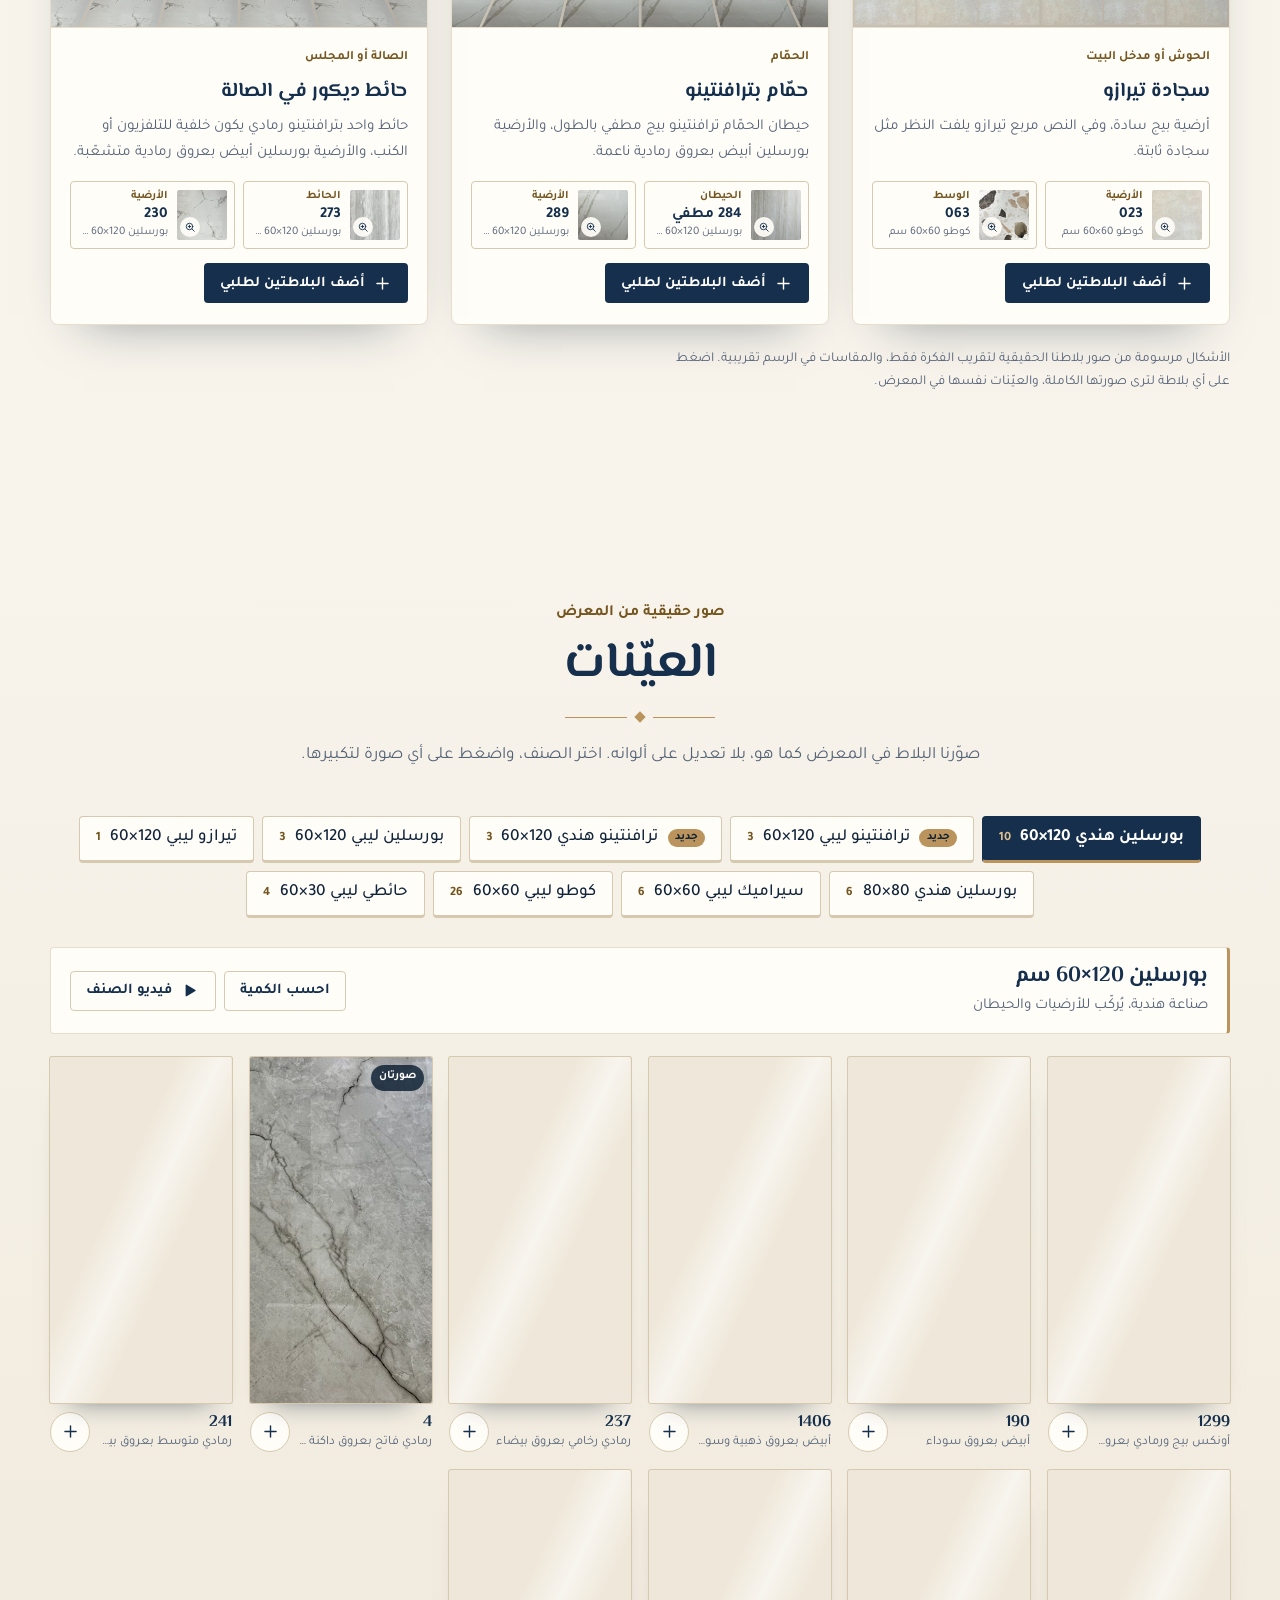
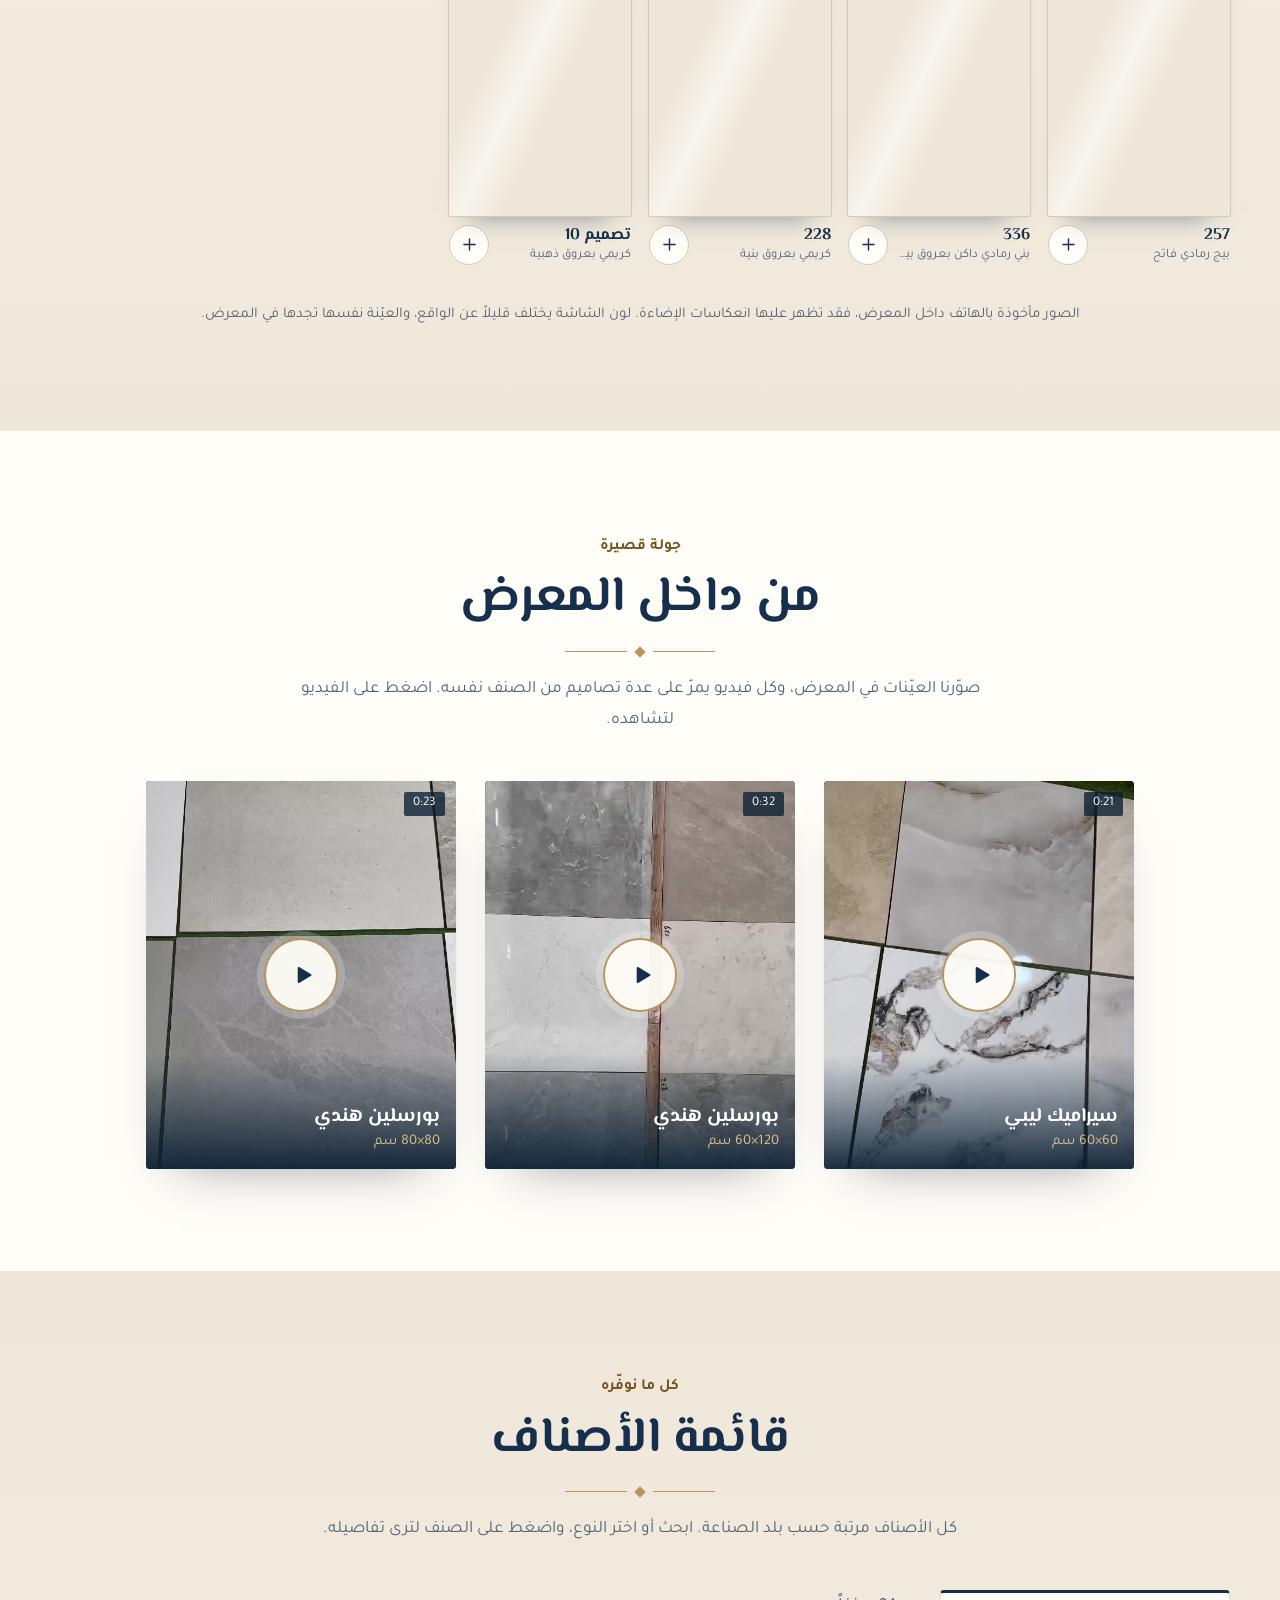
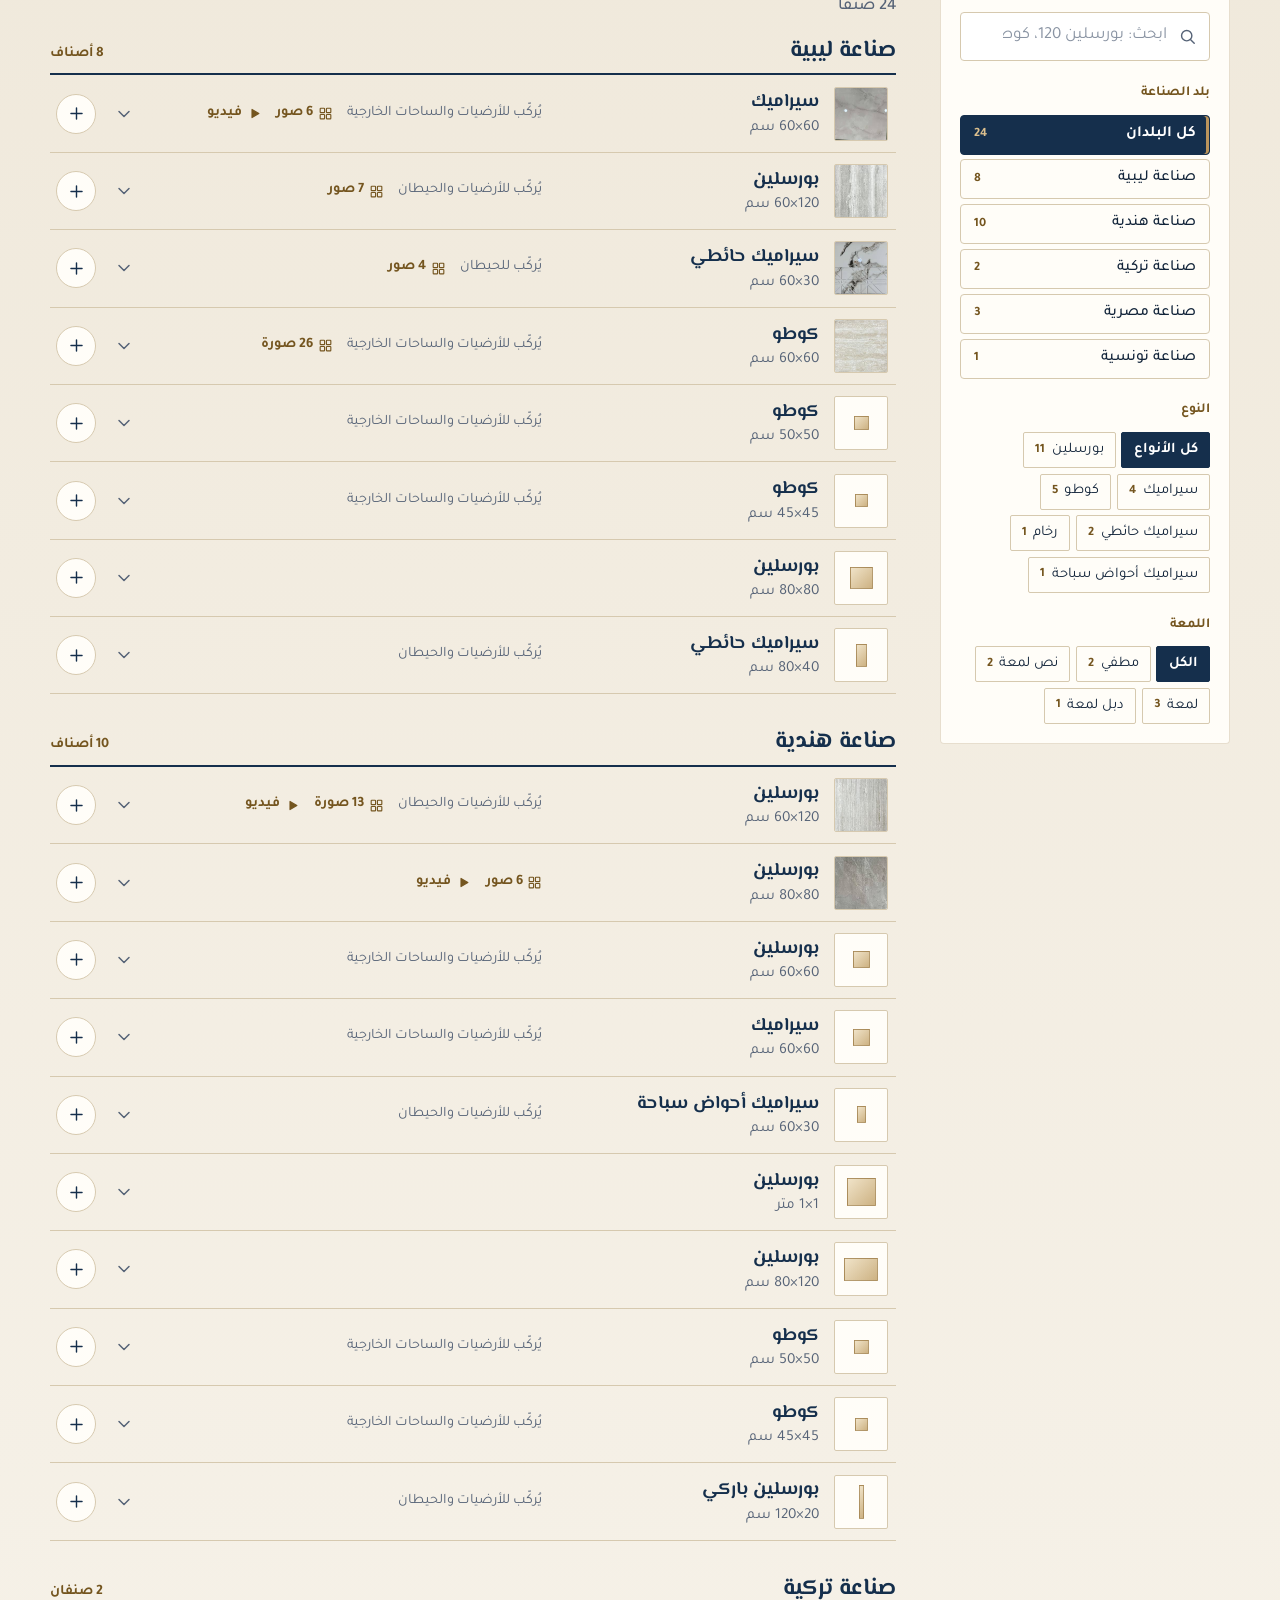
